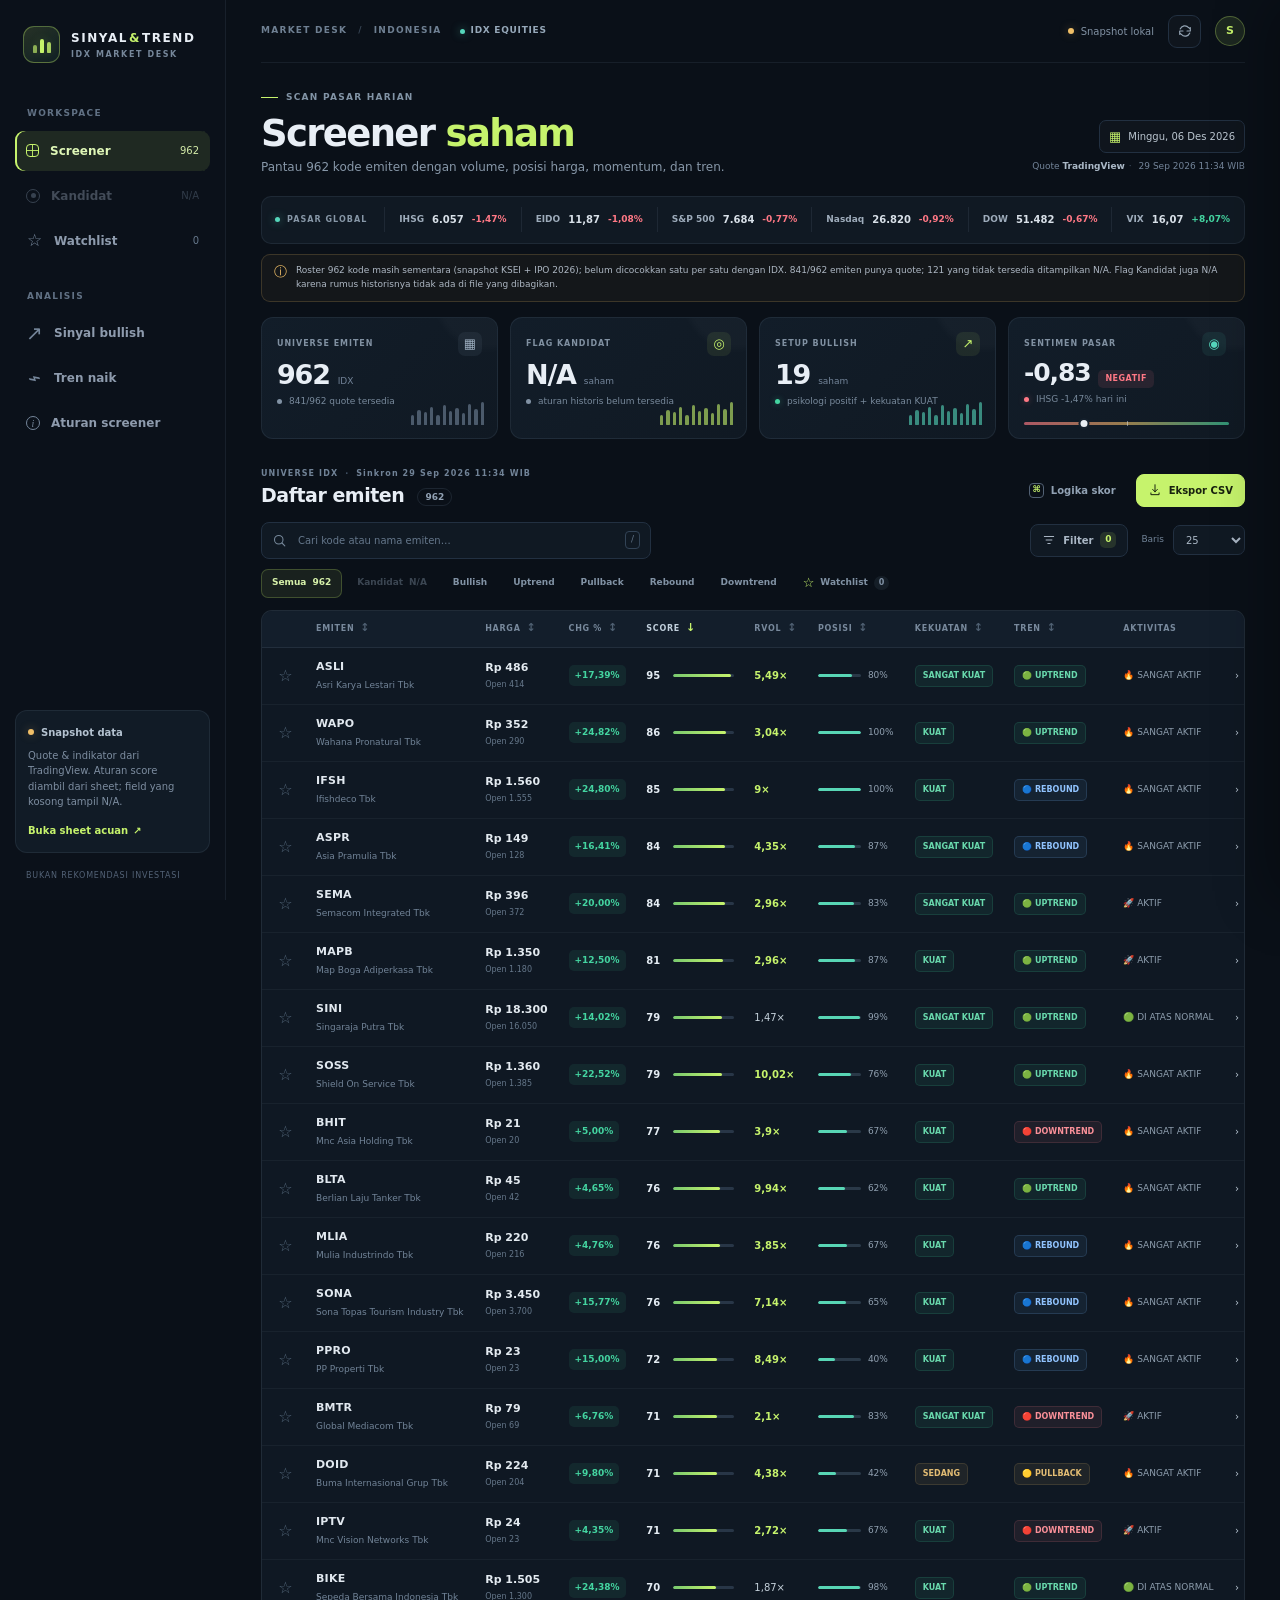
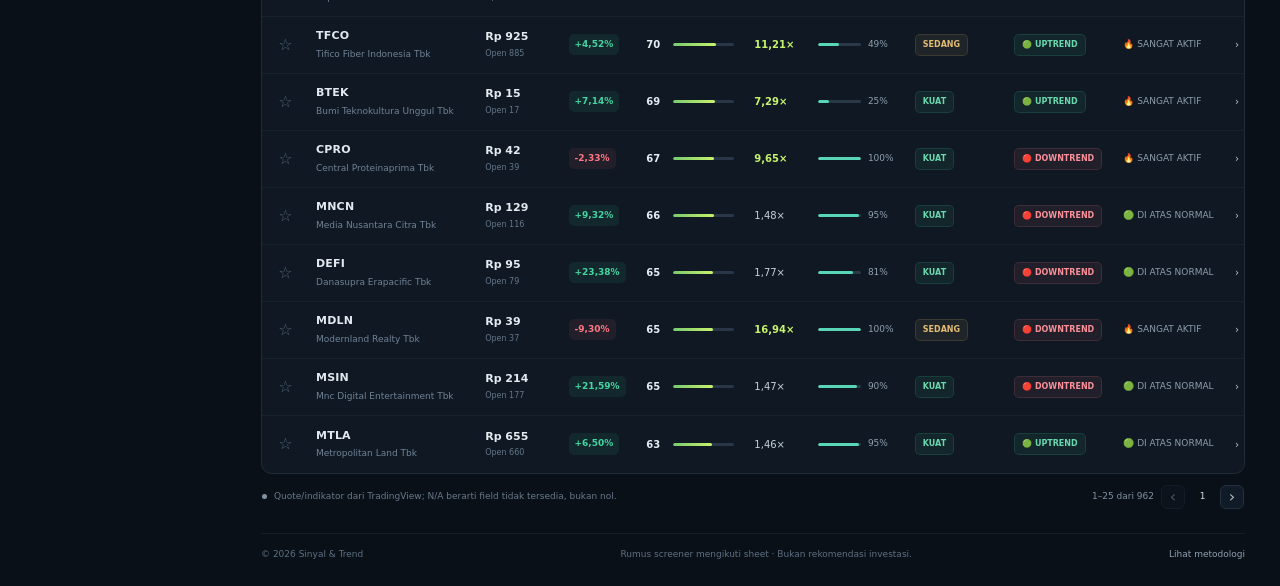
==== index.html @ 726db46b "Add files via upload Screener" ====
<!doctype html>
<html lang="id">
<head>
  <meta charset="utf-8">
  <meta name="viewport" content="width=device-width, initial-scale=1">
  <meta name="theme-color" content="#0b1019">
  <title>Sinyal & Trend — Screener Saham IDX</title>
  <style>
:root {
  color-scheme: dark;
  --bg: #0a1018;
  --bg-soft: #0d1520;
  --sidebar: #0b111a;
  --panel: #111b27;
  --panel-2: #141f2d;
  --panel-3: #182535;
  --line: #223041;
  --line-soft: rgba(133, 155, 180, .13);
  --text: #e8eef5;
  --muted: #8c9bad;
  --muted-2: #617184;
  --lime: #c6f36c;
  --lime-strong: #a9e643;
  --teal: #55d6bb;
  --green: #44d5a1;
  --red: #ff7885;
  --amber: #f0bf68;
  --blue: #79b7ff;
  --radius: 15px;
}
* { box-sizing: border-box; }
html { scroll-behavior: smooth; }
body {
  margin: 0;
  background: var(--bg);
  color: var(--text);
  font-family: Inter, ui-sans-serif, system-ui, -apple-system, BlinkMacSystemFont, "Segoe UI", sans-serif;
  font-size: 13px;
  line-height: 1.5;
  -webkit-font-smoothing: antialiased;
}
button, input, select { font: inherit; }
button { color: inherit; }
button:focus-visible, input:focus-visible, select:focus-visible, a:focus-visible { outline: 2px solid var(--lime); outline-offset: 3px; }
.app-shell { min-height: 100vh; }
.sidebar {
  width: 226px;
  position: fixed;
  inset: 0 auto 0 0;
  display: flex;
  flex-direction: column;
  padding: 26px 15px 18px;
  background: var(--sidebar);
  border-right: 1px solid rgba(126, 151, 178, .11);
  z-index: 5;
}
.brand { display: flex; align-items: center; gap: 11px; margin: 0 8px 44px; color: inherit; text-decoration: none; }
.brand-mark { width: 37px; height: 37px; border: 1px solid rgba(198, 243, 108, .35); border-radius: 11px; display: flex; align-items: end; justify-content: center; gap: 3px; padding: 9px 8px; background: linear-gradient(145deg, rgba(198,243,108,.15), rgba(85,214,187,.07)); }
.brand-mark span { display: block; width: 4px; border-radius: 6px 6px 2px 2px; background: var(--lime); box-shadow: 0 0 11px rgba(198,243,108,.23); }
.brand-mark span:nth-child(1) { height: 8px; opacity: .65; }
.brand-mark span:nth-child(2) { height: 14px; }
.brand-mark span:nth-child(3) { height: 11px; opacity: .82; }
.brand-copy { display: flex; flex-direction: column; gap: 2px; }
.brand-copy strong { font-size: 12px; letter-spacing: .13em; font-weight: 760; white-space: nowrap; }
.brand-copy strong span { color: var(--lime); margin: 0 1px; }
.brand-copy small { font-size: 8px; letter-spacing: .2em; color: #76879a; font-weight: 700; }
.side-label { padding: 0 12px; font-size: 9px; font-weight: 740; letter-spacing: .14em; color: #617184; }
.side-label-spaced { margin-top: 29px; }
.side-nav { display: grid; gap: 5px; margin-top: 10px; }
.nav-item { min-height: 40px; width: 100%; display: flex; align-items: center; gap: 11px; border: 0; border-radius: 9px; padding: 0 11px; background: transparent; color: #8e9bad; text-align: left; cursor: pointer; transition: background .18s ease, color .18s ease; }
.nav-item:hover { background: rgba(255,255,255,.045); color: var(--text); }
.nav-item.active { background: rgba(198, 243, 108, .105); color: #dff7b7; box-shadow: inset 2px 0 0 var(--lime); }
.nav-item.active .nav-icon { color: var(--lime); }
.nav-item > span:nth-child(2) { flex: 1; font-size: 12px; font-weight: 550; }
.nav-count { color: #66788c; font-size: 10px; font-variant-numeric: tabular-nums; }
.nav-item.active .nav-count { color: #d3eaa8; }
.nav-icon { width: 17px; height: 17px; display: inline-flex; align-items: center; justify-content: center; color: #75869a; font-size: 15px; }
.icon-grid { position: relative; border: 1.4px solid currentColor; border-radius: 4px; width: 13px; height: 13px; }
.icon-grid::before, .icon-grid::after { content: ""; position: absolute; background: currentColor; opacity: .9; }
.icon-grid::before { width: 1px; height: 11px; left: 5px; top: 0; }
.icon-grid::after { height: 1px; width: 11px; left: 0; top: 5px; }
.icon-target { border: 1.3px solid currentColor; border-radius: 50%; width: 14px; height: 14px; font-size: 9px; }
.icon-target::after { content: ""; position: absolute; width: 5px; height: 5px; background: currentColor; border-radius: 50%; }
.icon-star { font-size: 17px; }
.icon-pulse { font-size: 20px; font-weight: 500; }
.icon-trend { font-size: 21px; transform: rotate(-20deg); }
.icon-info { border: 1px solid currentColor; border-radius: 50%; font-size: 10px; font-family: Georgia, serif; font-style: italic; width: 14px; height: 14px; }
.sidebar-spacer { flex: 1; min-height: 45px; }
.sidebar-source { padding: 14px 12px 13px; background: #111b26; border: 1px solid rgba(133,155,180,.12); border-radius: 12px; }
.source-heading { display: flex; align-items: center; gap: 7px; font-size: 10px; font-weight: 650; color: #b4c2d0; }
.live-dot, .status-dot, .market-pulse, .footnote-dot { width: 6px; height: 6px; border-radius: 50%; background: var(--amber); box-shadow: 0 0 10px rgba(240,191,104,.35); flex: none; }
.live-dot.is-live, .status-dot.is-live { background: var(--green); box-shadow: 0 0 10px rgba(68,213,161,.42); }
.sidebar-source p { margin: 8px 0 10px; color: #7d8da0; font-size: 10px; line-height: 1.55; }
.source-link { display: inline-flex; gap: 5px; padding: 0; background: none; border: 0; color: var(--lime); font-size: 10px; font-weight: 650; cursor: pointer; }
.source-link:hover { color: #e1ffaf; }
.sidebar-foot { margin-top: 17px; padding: 0 11px; color: #536276; font-size: 8px; letter-spacing: .1em; }
.main-content { margin-left: 226px; min-height: 100vh; padding: 0 35px 25px; max-width: 1800px; }
.topbar { min-height: 63px; display: flex; align-items: center; justify-content: space-between; border-bottom: 1px solid rgba(126,151,178,.11); }
.breadcrumbs { display: flex; align-items: center; gap: 11px; color: #6f8093; font-size: 9px; letter-spacing: .14em; font-weight: 690; }
.crumb-slash { color: #384655; }
.market-open { display: inline-flex; align-items: center; gap: 6px; margin-left: 7px; color: #96a8b9; font-size: 9px; letter-spacing: .08em; }
.market-open i { width: 5px; height: 5px; border-radius: 50%; background: var(--teal); box-shadow: 0 0 8px rgba(85,214,187,.55); }
.topbar-actions { display: flex; align-items: center; gap: 14px; }
.sync-status { display: flex; align-items: center; gap: 7px; color: #8292a4; font-size: 10px; }
.status-dot { width: 6px; height: 6px; }
.icon-button { width: 33px; height: 33px; display: inline-flex; align-items: center; justify-content: center; border: 1px solid var(--line); border-radius: 9px; background: rgba(255,255,255,.025); color: #94a4b4; cursor: pointer; transition: all .18s ease; }
.icon-button:hover { border-color: #4c637b; color: var(--lime); background: rgba(198,243,108,.05); }
.icon-button svg, .button svg, .search-box svg { width: 16px; height: 16px; fill: none; stroke: currentColor; stroke-width: 1.7; stroke-linecap: round; stroke-linejoin: round; }
.avatar { border: 1px solid rgba(198,243,108,.3); background: rgba(198,243,108,.1); color: var(--lime); border-radius: 50%; width: 30px; height: 30px; font-size: 11px; font-weight: 700; cursor: default; }
.page-heading { display: flex; align-items: end; justify-content: space-between; padding: 28px 0 20px; }
.eyebrow { color: #8294a6; font-size: 9px; font-weight: 740; letter-spacing: .14em; display: flex; align-items: center; gap: 8px; }
.eyebrow-line { display: inline-block; width: 17px; height: 1px; background: var(--lime); }
h1 { margin: 8px 0 4px; font-size: clamp(28px, 3.2vw, 37px); line-height: 1.12; letter-spacing: -.045em; font-weight: 690; }
h1 em { color: var(--lime); font-style: normal; }
.page-description { color: #8797a8; font-size: 12px; margin: 0; }
.heading-meta { text-align: right; padding-bottom: 2px; }
.date-chip { display: inline-flex; align-items: center; gap: 7px; padding: 6px 9px; background: rgba(255,255,255,.025); border: 1px solid var(--line); border-radius: 7px; color: #bbc6d0; font-size: 10px; }
.calendar-icon { color: var(--lime); font-size: 13px; }
.source-caption { margin-top: 7px; color: #738499; font-size: 9px; }
.source-caption b { color: #abb9c7; font-weight: 600; }
.source-separator { margin: 0 4px; color: #465568; }
.market-strip { min-height: 48px; display: flex; align-items: center; gap: 17px; overflow: hidden; background: #101923; border: 1px solid rgba(132,154,179,.12); border-radius: 10px; padding: 0 13px; }
.market-strip-label { height: 100%; display: flex; align-items: center; gap: 7px; flex: none; color: #8797a7; font-size: 8px; letter-spacing: .13em; font-weight: 720; }
.market-pulse { width: 5px; height: 5px; background: var(--teal); box-shadow: 0 0 8px rgba(85,214,187,.6); }
.market-tickers { display: flex; align-items: center; gap: 0; flex: 1; min-width: 0; overflow-x: auto; scrollbar-width: none; }
.market-tickers::-webkit-scrollbar { display: none; }
.market-ticker { flex: none; display: flex; align-items: center; gap: 8px; padding: 0 14px; min-height: 25px; border-left: 1px solid rgba(132,154,179,.12); }
.market-ticker:first-child { border-left: 1px solid rgba(132,154,179,.12); }
.ticker-name { color: #9eacbb; font-size: 9px; font-weight: 620; white-space: nowrap; }
.ticker-value { color: #d8e0e8; font-size: 10px; font-weight: 620; font-variant-numeric: tabular-nums; white-space: nowrap; }
.ticker-change { font-size: 9px; font-weight: 650; white-space: nowrap; font-variant-numeric: tabular-nums; }
.ticker-change.up { color: var(--green); }
.ticker-change.down { color: var(--red); }
.ticker-change.flat { color: #8797a8; }
.ticker-loading { color: #8292a4; font-size: 10px; white-space: nowrap; }
.overview-grid { display: grid; grid-template-columns: repeat(4, minmax(0, 1fr)); gap: 12px; margin-top: 15px; }
.metric-card { min-height: 122px; padding: 14px 15px 12px; position: relative; overflow: hidden; background: linear-gradient(135deg, #121d29 0%, #101923 100%); border: 1px solid rgba(132,154,179,.12); border-radius: 12px; }
.metric-card::after { content: ""; position: absolute; width: 104px; height: 104px; top: -72px; right: -43px; border-radius: 50%; background: rgba(255,255,255,.025); filter: blur(3px); }
.metric-top { display: flex; justify-content: space-between; align-items: center; position: relative; z-index: 1; }
.metric-label { color: #8191a2; font-size: 8px; letter-spacing: .12em; font-weight: 720; }
.metric-icon { width: 24px; height: 24px; display: flex; align-items: center; justify-content: center; border-radius: 7px; background: rgba(130,153,177,.09); color: #9eb0c1; font-size: 13px; }
.icon-candidate, .icon-bullish { color: var(--lime); background: rgba(198,243,108,.08); }
.icon-sentiment { color: var(--teal); background: rgba(85,214,187,.08); }
.metric-main { display: flex; align-items: baseline; gap: 8px; margin-top: 3px; position: relative; z-index: 1; }
.metric-main strong { font-size: 27px; line-height: 1.15; letter-spacing: -.045em; font-weight: 690; font-variant-numeric: tabular-nums; }
.metric-unit { color: #738499; font-size: 9px; }
.metric-foot { display: flex; align-items: center; gap: 7px; margin-top: 5px; color: #78899b; font-size: 9px; position: relative; z-index: 1; }
.metric-indicator { width: 5px; height: 5px; flex: none; border-radius: 50%; background: #8192a4; }
.metric-indicator.positive { background: var(--green); box-shadow: 0 0 6px rgba(68,213,161,.4); }
.metric-indicator.negative { background: var(--red); box-shadow: 0 0 6px rgba(255,120,133,.35); }
.metric-indicator.neutral { background: #8192a4; }
.metric-spark { position: absolute; bottom: 13px; right: 13px; width: 73px; height: 23px; display: flex; align-items: end; gap: 3px; opacity: .6; }
.metric-spark i { display: block; width: 4px; border-radius: 3px 3px 1px 1px; background: #73869b; height: 42%; }
.metric-spark i:nth-child(2) { height: 66%; }.metric-spark i:nth-child(3) { height: 54%; }.metric-spark i:nth-child(4) { height: 78%; }.metric-spark i:nth-child(5) { height: 44%; }.metric-spark i:nth-child(6) { height: 86%; }.metric-spark i:nth-child(7) { height: 61%; }.metric-spark i:nth-child(8) { height: 72%; }.metric-spark i:nth-child(9) { height: 52%; }.metric-spark i:nth-child(10) { height: 92%; }.metric-spark i:nth-child(11) { height: 67%; }.metric-spark i:nth-child(12) { height: 100%; }
.spark-lime i { background: var(--lime); }.spark-teal i { background: var(--teal); }
.metric-card.sentiment-card { padding-right: 18px; }
.sentiment-card .metric-main strong { font-size: 25px; }
.sentiment-pill { display: inline-flex; align-items: center; padding: 3px 7px; border-radius: 5px; color: var(--red); background: rgba(255,120,133,.1); font-size: 8px; font-weight: 750; letter-spacing: .06em; }
.sentiment-pill.positive { color: var(--green); background: rgba(68,213,161,.1); }
.sentiment-pill.neutral { color: var(--amber); background: rgba(240,191,104,.1); }
.sentiment-track { position: absolute; left: 15px; right: 15px; bottom: 13px; height: 3px; border-radius: 3px; background: linear-gradient(90deg, rgba(255,120,133,.65), rgba(240,191,104,.6) 50%, rgba(68,213,161,.65)); }
.sentiment-track span { position: absolute; width: 7px; height: 7px; border-radius: 50%; left: 50%; top: -2px; background: #e9edf2; box-shadow: 0 0 0 2px #15202c; transform: translateX(-50%); transition: left .3s ease; }
.sentiment-track i { position: absolute; left: 50%; top: -1px; height: 5px; border-left: 1px solid rgba(219,228,235,.5); }
.screener-section { margin-top: 29px; }
.section-title-row { display: flex; align-items: end; justify-content: space-between; gap: 18px; margin-bottom: 15px; }
.section-kicker { color: #718397; font-size: 8px; font-weight: 740; letter-spacing: .14em; }
.section-kicker > span:first-child { color: #425265; padding: 0 3px; }
.section-title-row h2 { margin: 4px 0 0; font-size: 19px; line-height: 1.2; letter-spacing: -.025em; font-weight: 650; }
.result-count { margin-left: 7px; vertical-align: 2px; padding: 3px 7px; border: 1px solid rgba(132,154,179,.16); border-radius: 20px; color: #92a2b4; font-size: 9px; font-weight: 600; letter-spacing: 0; }
.section-actions { display: flex; gap: 8px; }
.button { display: inline-flex; align-items: center; justify-content: center; gap: 7px; min-height: 33px; padding: 0 11px; border-radius: 8px; border: 1px solid var(--line); background: #111b27; color: #aab7c5; font-size: 10px; font-weight: 600; cursor: pointer; transition: all .16s ease; white-space: nowrap; }
.button:hover { border-color: #53677b; color: var(--text); background: #172332; }
.button-quiet { background: transparent; border-color: transparent; color: #92a2b4; }
.button-quiet:hover { border-color: var(--line); }
.button-symbol { display: inline-flex; align-items: center; justify-content: center; width: 15px; height: 15px; border: 1px solid #526174; border-radius: 4px; color: var(--lime); font-size: 9px; }
.button-export { color: #18210f; border-color: var(--lime); background: var(--lime); font-weight: 760; }
.button-export:hover { background: #d7ffa0; border-color: #d7ffa0; color: #18210f; }
.button-export svg { width: 14px; height: 14px; }
.screener-toolbar { display: flex; align-items: center; justify-content: space-between; gap: 12px; margin-bottom: 10px; }
.search-box { height: 37px; display: flex; align-items: center; gap: 9px; width: min(390px, 55%); padding: 0 10px; border: 1px solid var(--line); border-radius: 8px; background: #101923; color: #77899b; transition: border .18s ease, box-shadow .18s ease; }
.search-box:focus-within { border-color: rgba(198,243,108,.55); box-shadow: 0 0 0 3px rgba(198,243,108,.06); }
.search-box svg { width: 15px; height: 15px; flex: none; }
.search-box input { min-width: 0; flex: 1; outline: 0; border: 0; background: transparent; color: var(--text); font-size: 10px; }
.search-box input::placeholder { color: #65778b; }
.search-box kbd { border: 1px solid #324356; border-radius: 4px; padding: 1px 5px; color: #607286; font-size: 9px; font-family: inherit; }
.toolbar-right { display: flex; align-items: center; gap: 9px; }
.button-filter { background: #101923; }
.button-filter svg { width: 14px; height: 14px; }
.filter-count { min-width: 16px; height: 16px; padding: 0 4px; display: inline-flex; align-items: center; justify-content: center; border-radius: 5px; background: rgba(198,243,108,.12); color: var(--lime); font-size: 9px; }
.page-size-label { color: #718397; font-size: 9px; margin-left: 4px; }
.select-compact { height: 30px; padding: 0 22px 0 8px; border: 1px solid var(--line); border-radius: 7px; background: #101923; color: #aab7c5; font-size: 10px; cursor: pointer; }
.filter-tabs { display: flex; align-items: center; gap: 4px; overflow-x: auto; padding-bottom: 1px; margin-bottom: 11px; scrollbar-width: none; }
.filter-tabs::-webkit-scrollbar { display: none; }
.filter-tab { display: inline-flex; align-items: center; gap: 6px; min-height: 29px; padding: 0 10px; border: 1px solid transparent; border-radius: 7px; background: transparent; color: #8192a4; font-size: 9px; font-weight: 590; cursor: pointer; transition: all .15s ease; white-space: nowrap; }
.filter-tab > span:not(:first-child) { padding: 1px 5px; background: rgba(132,154,179,.1); border-radius: 10px; color: #8293a6; font-size: 8px; }
.filter-tab:hover { color: #d7e0e9; background: rgba(255,255,255,.035); }
.filter-tab.active { border-color: rgba(198,243,108,.22); background: rgba(198,243,108,.08); color: #d7f1aa; }
.filter-tab.active > span:not(:first-child) { background: rgba(198,243,108,.14); color: var(--lime); }
.watch-tab > span:first-child { color: var(--lime); font-size: 13px; }
.advanced-filters { margin: 0 0 12px; padding: 13px 14px 14px; border: 1px solid rgba(132,154,179,.15); border-radius: 10px; background: #101923; animation: panel-in .16s ease; }
.advanced-filters[hidden] { display: none; }
@keyframes panel-in { from { opacity: 0; transform: translateY(-4px); } to { opacity: 1; transform: translateY(0); } }
.advanced-head { display: flex; align-items: center; justify-content: space-between; margin-bottom: 12px; }
.advanced-head > div { display: flex; align-items: baseline; gap: 9px; }
.advanced-head strong { font-size: 11px; font-weight: 650; }
.advanced-head span { color: #74869a; font-size: 9px; }
.text-button { background: transparent; border: 0; color: var(--lime); font-size: 9px; cursor: pointer; }
.text-button:hover { color: #e2ffa9; }
.advanced-grid { display: grid; grid-template-columns: repeat(6, minmax(110px,1fr)) auto; align-items: end; gap: 10px; }
.filter-control { display: grid; gap: 5px; }
.filter-control > span { color: #8191a3; font-size: 9px; }
.filter-control select { width: 100%; height: 31px; border: 1px solid #2b3948; border-radius: 6px; padding: 0 8px; outline: 0; background: #0d1520; color: #c1ccd7; font-size: 9px; }
.filter-control select:focus { border-color: rgba(198,243,108,.55); }
.filter-check { display: flex; align-items: center; gap: 7px; min-height: 31px; padding: 0 4px; white-space: nowrap; color: #a7b5c3; font-size: 9px; cursor: pointer; }
.filter-check input { position: absolute; opacity: 0; }
.checkmark { width: 14px; height: 14px; display: inline-flex; border: 1px solid #46576b; border-radius: 4px; background: #0c141e; }
.filter-check input:checked + .checkmark { background: var(--lime); border-color: var(--lime); }
.filter-check input:checked + .checkmark::after { content: "✓"; margin: -1px auto 0; color: #17200f; font-size: 10px; font-weight: 800; }
.table-wrap { overflow-x: auto; border: 1px solid rgba(132,154,179,.14); border-radius: 11px; background: #0f1823; scrollbar-color: #354558 #101923; scrollbar-width: thin; }
.stock-table { border-collapse: separate; border-spacing: 0; width: 100%; min-width: 990px; text-align: left; }
.stock-table thead { background: #131e2b; }
.stock-table th { height: 37px; padding: 0 10px; border-bottom: 1px solid rgba(132,154,179,.13); color: #78899c; font-size: 8px; letter-spacing: .09em; font-weight: 720; white-space: nowrap; }
.stock-table th:first-child { padding-left: 13px; }
.sort-button { display: inline-flex; align-items: center; gap: 6px; padding: 0; background: transparent; border: 0; color: inherit; letter-spacing: inherit; font: inherit; cursor: pointer; }
.sort-button span { color: #4f6072; font-size: 11px; }
.sort-button:hover, .sort-button.current-sort { color: #c2d0dd; }
.sort-button.current-sort span { color: var(--lime); }
.stock-table td { height: 57px; padding: 7px 10px; border-bottom: 1px solid rgba(132,154,179,.075); color: #b7c4d0; font-size: 10px; white-space: nowrap; }
.stock-table tbody tr { cursor: pointer; transition: background .12s ease; }
.stock-table tbody tr:hover { background: rgba(198,243,108,.045); }
.stock-table tbody tr:last-child td { border-bottom: 0; }
.stock-table td:first-child { padding-left: 13px; }
.star-cell { width: 29px; }
.star-button { width: 21px; height: 23px; padding: 0; display: inline-flex; align-items: center; justify-content: center; background: transparent; border: 0; color: #4e6174; font-size: 16px; cursor: pointer; transition: color .15s ease, transform .15s ease; }
.star-button:hover { color: #d9f3a8; transform: scale(1.12); }
.star-button.is-saved { color: var(--lime); }
.stock-identity { display: flex; flex-direction: column; gap: 3px; }
.stock-ticker-line { display: flex; align-items: center; gap: 6px; }
.ticker-code { color: #e1e8ef; font-size: 11px; font-weight: 720; letter-spacing: .02em; }
.stock-name { max-width: 205px; overflow: hidden; text-overflow: ellipsis; color: #718397; font-size: 9px; }
.candidate-chip { padding: 1px 5px; border: 1px solid rgba(198,243,108,.18); border-radius: 4px; background: rgba(198,243,108,.08); color: var(--lime); font-size: 7px; letter-spacing: .04em; text-transform: uppercase; font-weight: 740; }
.price-main { color: #e3eaf0; font-size: 11px; font-weight: 650; font-variant-numeric: tabular-nums; }
.price-sub { display: block; margin-top: 2px; color: #66788b; font-size: 8px; }
.change-value { display: inline-flex; align-items: center; gap: 4px; padding: 4px 6px; border-radius: 5px; font-size: 9px; font-weight: 700; font-variant-numeric: tabular-nums; }
.change-value.up { color: var(--green); background: rgba(68,213,161,.085); }
.change-value.down { color: var(--red); background: rgba(255,120,133,.085); }
.change-value.flat { color: #a0adba; background: rgba(132,154,179,.08); }
.score-cell { min-width: 107px; }
.score-head { display: flex; align-items: center; justify-content: space-between; gap: 8px; }
.score-value { color: #e4ecf3; font-size: 10px; font-weight: 700; font-variant-numeric: tabular-nums; }
.score-track { height: 3px; width: 61px; border-radius: 3px; background: #283647; overflow: hidden; }
.score-track i { display: block; height: 100%; border-radius: inherit; background: linear-gradient(90deg, #79c96e, var(--lime)); }
.rvol-value { color: #c4d0da; font-size: 10px; font-variant-numeric: tabular-nums; }
.rvol-value.hot { color: var(--lime); font-weight: 700; }
.position-wrap { display: flex; align-items: center; gap: 7px; }
.position-track { width: 43px; height: 3px; border-radius: 3px; background: #2a3948; overflow: hidden; }
.position-track i { display: block; height: 100%; border-radius: 3px; background: #58d6b5; }
.position-value { width: 26px; color: #91a1b1; font-size: 9px; font-variant-numeric: tabular-nums; }
.badge { max-width: 143px; display: inline-flex; align-items: center; gap: 4px; padding: 4px 7px; border: 1px solid transparent; border-radius: 5px; font-size: 8px; font-weight: 670; overflow: hidden; text-overflow: ellipsis; }
.badge-positive { border-color: rgba(68,213,161,.14); color: #69d9ad; background: rgba(68,213,161,.075); }
.badge-negative { border-color: rgba(255,120,133,.14); color: #fa9099; background: rgba(255,120,133,.075); }
.badge-neutral { border-color: rgba(240,191,104,.14); color: #e3bd74; background: rgba(240,191,104,.075); }
.badge-muted { border-color: rgba(132,154,179,.12); color: #92a2b3; background: rgba(132,154,179,.065); }
.badge-blue { border-color: rgba(121,183,255,.16); color: #91c4ff; background: rgba(121,183,255,.07); }
.activity-cell { max-width: 151px; overflow: hidden; text-overflow: ellipsis; color: #8d9dad !important; font-size: 9px !important; }
.row-chevron { color: #536579; font-size: 16px; text-align: right; padding-right: 13px !important; }
.loading-cell { text-align: center; height: 110px !important; color: #8c9bad !important; }
.loader { display: inline-block; width: 13px; height: 13px; border: 1.5px solid #36485b; border-top-color: var(--lime); border-radius: 50%; margin-right: 8px; vertical-align: -3px; animation: spin .8s linear infinite; }
@keyframes spin { to { transform: rotate(360deg); } }
.empty-state { display: flex; flex-direction: column; align-items: center; justify-content: center; min-height: 240px; text-align: center; color: #8798aa; }
.empty-state[hidden] { display: none; }
.empty-icon { color: #607488; font-size: 31px; line-height: 1; margin-bottom: 10px; }
.empty-state strong { color: #d4dee7; font-size: 12px; }
.empty-state p { margin: 5px 0 13px; font-size: 10px; }
.table-footer { display: flex; justify-content: space-between; align-items: center; gap: 12px; padding: 11px 1px 0; }
.table-footnote { display: flex; align-items: center; gap: 7px; color: #68798c; font-size: 9px; }
.footnote-dot { width: 5px; height: 5px; background: #8192a4; box-shadow: none; }
.pagination { display: flex; align-items: center; gap: 7px; color: #8292a4; font-size: 9px; }
.pagination button { width: 24px; height: 24px; display: inline-flex; align-items: center; justify-content: center; border: 1px solid var(--line); border-radius: 6px; background: #111b27; color: #afbbc7; font-size: 16px; cursor: pointer; }
.pagination button:hover:not(:disabled) { border-color: #53677b; color: var(--lime); }
.pagination button:disabled { opacity: .4; cursor: default; }
.page-number { min-width: 21px; text-align: center; color: #d4dee7; }
.app-footer { display: flex; align-items: center; justify-content: space-between; gap: 15px; margin-top: 24px; padding-top: 14px; border-top: 1px solid rgba(126,151,178,.1); color: #5e7083; font-size: 9px; }
.app-footer button { padding: 0; border: 0; background: transparent; color: #90a1b3; font-size: 9px; cursor: pointer; }
.app-footer button:hover { color: var(--lime); }

/* Detail drawer */
.drawer-scrim, .modal-scrim { position: fixed; inset: 0; background: rgba(3, 7, 12, .65); z-index: 20; backdrop-filter: blur(3px); }
.drawer-scrim[hidden], .modal-scrim[hidden] { display: none; }
.detail-drawer { position: fixed; z-index: 21; top: 0; right: 0; height: 100vh; width: min(440px, 92vw); padding: 0; background: #0e1722; border-left: 1px solid rgba(132,154,179,.2); box-shadow: -18px 0 54px rgba(0,0,0,.32); transform: translateX(102%); transition: transform .25s cubic-bezier(.2,.75,.2,1); overflow-y: auto; scrollbar-width: thin; scrollbar-color: #34465b #0e1722; }
.detail-drawer.open { transform: translateX(0); }
.detail-drawer[aria-hidden="true"] { pointer-events: none; }
.detail-header { padding: 22px 23px 19px; border-bottom: 1px solid rgba(132,154,179,.13); background: linear-gradient(135deg, rgba(198,243,108,.045), transparent 70%); }
.drawer-topline { display: flex; align-items: center; justify-content: space-between; }
.drawer-label { color: #74869a; font-size: 8px; font-weight: 750; letter-spacing: .15em; }
.drawer-close { width: 29px; height: 29px; border: 1px solid #2d3b4a; border-radius: 7px; background: #131e2a; color: #aab7c4; font-size: 17px; cursor: pointer; }
.drawer-close:hover { color: var(--lime); border-color: #52677c; }
.drawer-stock-title { margin: 20px 0 0; display: flex; align-items: center; gap: 10px; }
.drawer-ticker { color: #f0f4f7; font-size: 24px; letter-spacing: -.035em; font-weight: 720; }
.drawer-company { margin-top: 2px; color: #8a9bad; font-size: 10px; }
.drawer-candidate { margin-left: auto; }
.drawer-price-line { display: flex; align-items: baseline; gap: 9px; margin-top: 14px; }
.drawer-price { color: #f2f5f7; font-size: 25px; line-height: 1; font-weight: 670; letter-spacing: -.04em; font-variant-numeric: tabular-nums; }
.drawer-overview { display: grid; grid-template-columns: 1fr 1fr; gap: 8px; padding: 17px 22px 5px; }
.detail-mini-card { min-height: 69px; padding: 10px 11px; border: 1px solid rgba(132,154,179,.13); border-radius: 9px; background: #121d29; }
.detail-mini-card span { display: block; color: #7e90a3; font-size: 8px; letter-spacing: .08em; text-transform: uppercase; }
.detail-mini-card strong { display: block; margin-top: 4px; color: #e0e8ef; font-size: 16px; font-weight: 680; font-variant-numeric: tabular-nums; }
.detail-mini-card small { color: #718397; font-size: 8px; margin-left: 4px; font-weight: 500; }
.detail-section { padding: 17px 22px; border-top: 1px solid rgba(132,154,179,.1); }
.detail-section-title { display: flex; justify-content: space-between; align-items: center; margin-bottom: 12px; color: #d2dce5; font-size: 10px; font-weight: 660; }
.detail-section-title small { color: #718397; font-size: 8px; font-weight: 450; }
.detail-signal-row { display: flex; align-items: center; justify-content: space-between; gap: 12px; padding: 7px 0; border-bottom: 1px solid rgba(132,154,179,.07); }
.detail-signal-row:last-child { border-bottom: 0; }
.signal-row-copy { flex: 1; min-width: 0; }
.signal-row-copy strong { display: block; color: #aebbc8; font-size: 9px; font-weight: 560; }
.signal-row-copy small { color: #687b8f; font-size: 8px; }
.signal-score { min-width: 34px; color: #d9e2e9; font-size: 9px; text-align: right; font-variant-numeric: tabular-nums; }
.signal-bar { width: 83px; height: 3px; background: #273748; border-radius: 3px; overflow: hidden; }
.signal-bar i { display: block; height: 100%; background: linear-gradient(90deg, #51bd93, var(--lime)); border-radius: inherit; }
.detail-metric-grid { display: grid; grid-template-columns: 1fr 1fr; gap: 0 14px; }
.detail-metric { display: flex; justify-content: space-between; gap: 8px; padding: 9px 0; border-bottom: 1px solid rgba(132,154,179,.07); }
.detail-metric span { color: #7d8fa2; font-size: 9px; }
.detail-metric strong { color: #c9d4df; font-size: 9px; font-weight: 600; text-align: right; }
.detail-callout { margin: 16px 22px 22px; padding: 11px 12px; border: 1px solid rgba(198,243,108,.13); border-radius: 8px; color: #8e9ead; background: rgba(198,243,108,.045); font-size: 9px; line-height: 1.55; }
.detail-callout b { color: #cbe89a; font-weight: 620; }

/* Methodology modal */
.modal-scrim { z-index: 30; display: flex; align-items: center; justify-content: center; padding: 24px; overflow-y: auto; }
.rules-panel { width: min(650px, 100%); max-height: min(850px, 92vh); overflow-y: auto; border: 1px solid rgba(132,154,179,.22); border-radius: 15px; padding: 22px 24px 20px; background: #111b27; box-shadow: 0 30px 90px rgba(0,0,0,.5); scrollbar-width: thin; scrollbar-color: #35475b #111b27; animation: modal-in .18s ease; }
@keyframes modal-in { from { opacity: .5; transform: translateY(5px) scale(.99); } to { opacity: 1; transform: translateY(0) scale(1); } }
.modal-header { display: flex; justify-content: space-between; align-items: start; }
.modal-header h2 { margin: 7px 0 0; font-size: 22px; letter-spacing: -.03em; }
.modal-close { font-size: 20px; }
.modal-intro { margin: 13px 0 17px; color: #91a1b1; font-size: 10px; line-height: 1.7; }
.modal-intro b { color: #d4e3ec; }
.rule-list { border-top: 1px solid rgba(132,154,179,.13); }
.rule-item { display: grid; grid-template-columns: 33px 1fr; gap: 10px; padding: 13px 1px; border-bottom: 1px solid rgba(132,154,179,.1); }
.rule-number { color: var(--lime); font-size: 9px; font-weight: 750; letter-spacing: .08em; padding-top: 2px; }
.rule-item h3 { margin: 0 0 4px; color: #dce5ec; font-size: 10px; font-weight: 680; }
.rule-item p { margin: 0; color: #8799aa; font-size: 9px; line-height: 1.65; }
.rule-item p b { color: #c8d7e1; }
.rules-caveat { display: flex; align-items: start; gap: 9px; margin-top: 15px; padding: 10px 11px; background: rgba(240,191,104,.06); border: 1px solid rgba(240,191,104,.15); border-radius: 8px; color: var(--amber); }
.rules-caveat > span { font-size: 13px; line-height: 1.2; }
.rules-caveat p { margin: 0; color: #a69778; font-size: 8px; line-height: 1.65; }

@media (min-width: 1600px) {
  .main-content { padding-left: 43px; padding-right: 43px; }
  .overview-grid { gap: 15px; }
  .metric-card { padding: 16px 18px 13px; min-height: 130px; }
  .stock-table td { height: 60px; }
}
@media (max-width: 1180px) {
  .main-content { padding-left: 24px; padding-right: 24px; }
  .overview-grid { grid-template-columns: repeat(2, minmax(0,1fr)); }
  .advanced-grid { grid-template-columns: repeat(4, minmax(115px,1fr)); }
  .market-strip { gap: 11px; }
  .market-ticker { padding: 0 10px; }
}
@media (max-width: 900px) {
  .sidebar { width: 70px; padding: 20px 9px 14px; align-items: center; }
  .brand { margin: 0 0 36px; }
  .brand-copy, .side-label, .nav-item > span:nth-child(2), .nav-count, .sidebar-source, .sidebar-foot { display: none; }
  .side-nav { width: 100%; }
  .nav-item { justify-content: center; padding: 0; }
  .nav-icon { width: 19px; }
  .side-label-spaced { display: none; }
  .main-content { margin-left: 70px; padding-left: 20px; padding-right: 20px; }
  .advanced-grid { grid-template-columns: repeat(3, minmax(110px,1fr)); }
}
@media (max-width: 620px) {
  .sidebar { position: sticky; inset: 0 0 auto; width: 100%; height: 58px; min-height: 58px; flex-direction: row; justify-content: space-between; padding: 0 13px; border-right: 0; border-bottom: 1px solid rgba(126,151,178,.11); }
  .brand { margin: 0; }
  .brand-mark { width: 31px; height: 31px; border-radius: 9px; padding: 7px; }
  .brand-copy { display: flex; }
  .brand-copy strong { font-size: 10px; }
  .brand-copy small { font-size: 7px; }
  .sidebar .side-nav { display: flex; flex-direction: row; width: auto; margin: 0; gap: 4px; }
  .sidebar .side-nav:nth-of-type(2) { display: none; }
  .sidebar .nav-item { min-width: 35px; width: 35px; min-height: 35px; border-radius: 8px; }
  .sidebar .nav-item > span:nth-child(2), .sidebar .nav-count { display: none; }
  .sidebar .nav-item.active { box-shadow: inset 0 -2px 0 var(--lime); }
  .sidebar-spacer, .side-label, .side-label-spaced, .sidebar-source, .sidebar-foot { display: none; }
  .app-shell { display: block; }
  .main-content { margin-left: 0; padding: 0 14px 19px; }
  .topbar { min-height: 46px; border-bottom: 0; }
  .breadcrumbs { font-size: 8px; gap: 7px; }
  .market-open { display: none; }
  .topbar-actions { gap: 8px; }
  .sync-status { max-width: 102px; overflow: hidden; white-space: nowrap; font-size: 8px; }
  .avatar { width: 27px; height: 27px; }
  .icon-button { width: 29px; height: 29px; }
  .page-heading { padding: 18px 0 15px; align-items: start; }
  h1 { font-size: 28px; }
  .page-description { max-width: 295px; font-size: 10px; line-height: 1.55; }
  .heading-meta { display: none; }
  .market-strip { min-height: 43px; padding: 0 9px; gap: 9px; }
  .market-strip-label { font-size: 7px; }
  .market-ticker { padding: 0 9px; }
  .ticker-name { font-size: 8px; }
  .ticker-value { font-size: 9px; }
  .ticker-change { font-size: 8px; }
  .overview-grid { grid-template-columns: repeat(2,minmax(0,1fr)); gap: 8px; margin-top: 9px; }
  .metric-card { min-height: 106px; padding: 11px 11px 10px; }
  .metric-label { font-size: 7px; letter-spacing: .09em; }
  .metric-icon { width: 21px; height: 21px; font-size: 11px; }
  .metric-main strong { font-size: 23px; }
  .metric-foot { max-width: 100%; font-size: 8px; }
  .metric-spark { right: 8px; bottom: 10px; transform: scale(.72); transform-origin: right bottom; }
  .sentiment-card .metric-main strong { font-size: 21px; }
  .screener-section { margin-top: 22px; }
  .section-title-row { align-items: start; margin-bottom: 11px; }
  .section-title-row h2 { font-size: 17px; }
  .section-actions { gap: 4px; }
  .section-actions .button-quiet { display: none; }
  .button-export { min-height: 30px; padding: 0 8px; font-size: 9px; }
  .screener-toolbar { align-items: stretch; gap: 7px; }
  .search-box { width: 100%; height: 35px; }
  .search-box kbd { display: none; }
  .toolbar-right { gap: 0; }
  .button-filter { width: 34px; height: 35px; min-height: 35px; padding: 0; font-size: 0; gap: 0; }
  .button-filter svg { width: 15px; height: 15px; }
  .filter-count { margin-left: 2px; width: 13px; min-width: 13px; height: 13px; font-size: 7px; }
  .page-size-label, .select-compact { display: none; }
  .filter-tabs { margin-right: -14px; padding-right: 14px; margin-bottom: 9px; }
  .filter-tab { min-height: 27px; padding: 0 8px; font-size: 8px; }
  .advanced-filters { padding: 11px; }
  .advanced-head { align-items: start; }
  .advanced-head > div { display: grid; gap: 2px; }
  .advanced-grid { grid-template-columns: repeat(2,minmax(0,1fr)); gap: 9px; }
  .filter-control select { height: 30px; }
  .table-wrap { border-radius: 9px; }
  .stock-table { min-width: 870px; }
  .stock-table th { height: 34px; }
  .stock-table td { height: 53px; padding: 6px 8px; }
  .stock-name { max-width: 156px; }
  .column-activity { display: none; }
  .stock-table th.column-activity, .stock-table td.column-activity { display: none; }
  .table-footer { align-items: start; flex-direction: column; }
  .table-footnote { font-size: 8px; }
  .pagination { align-self: end; }
  .app-footer { flex-wrap: wrap; gap: 6px 14px; font-size: 8px; }
  .app-footer span:nth-child(2) { order: 3; flex-basis: 100%; }
  .rules-panel { padding: 18px 16px; }
  .rule-item { grid-template-columns: 25px 1fr; }
}

.icon-button.is-spinning svg { animation: spin .8s linear infinite; }
.button-filter.has-filters { border-color: rgba(198,243,108,.35); color: #d7f1aa; }
.app-toast { position: fixed; z-index: 50; left: 50%; bottom: 24px; padding: 10px 14px; transform: translate(-50%, 10px); opacity: 0; pointer-events: none; border: 1px solid rgba(198,243,108,.24); border-radius: 8px; background: #172431; color: #deebf4; box-shadow: 0 10px 36px rgba(0,0,0,.35); font-size: 10px; transition: opacity .18s ease, transform .18s ease; }
.app-toast.show { transform: translate(-50%, 0); opacity: 1; }

.data-note { display: flex; align-items: flex-start; gap: 9px; margin-top: 10px; padding: 9px 12px; border: 1px solid rgba(240,191,104,.18); border-radius: 9px; background: rgba(240,191,104,.045); color: #aeb8c4; }
.data-note-icon { flex: none; color: var(--amber); font-size: 13px; line-height: 1.25; }
.data-note p { margin: 0; font-size: 9px; line-height: 1.55; }
.nav-item:disabled, .filter-tab:disabled { opacity: .42; cursor: not-allowed; }
.nav-item:disabled:hover, .filter-tab:disabled:hover { background: transparent; color: inherit; }
.score-na { color: #77889b; font-size: 9px; font-variant-numeric: tabular-nums; }
.position-track.is-missing { background: repeating-linear-gradient(135deg, #263444 0 3px, #1b2937 3px 6px); }
.position-track.is-missing i { background: transparent; }
.signal-bar.is-missing { background: repeating-linear-gradient(135deg, #2a3948 0 3px, #1c2937 3px 6px); }
.signal-bar.is-missing i { background: transparent; }
@media (max-width: 620px) {
  .data-note { margin-top: 8px; padding: 8px 9px; }
  .data-note p { font-size: 8px; }
}

</style>
</head>
<body>
  <div class="app-shell">
    <aside class="sidebar" aria-label="Navigasi utama">
      <a class="brand" href="#top" aria-label="Sinyal dan Trend, beranda">
        <span class="brand-mark"><span></span><span></span><span></span></span>
        <span class="brand-copy"><strong>SINYAL<span>&</span>TREND</strong><small>IDX MARKET DESK</small></span>
      </a>

      <div class="side-label">WORKSPACE</div>
      <nav class="side-nav">
        <button class="nav-item active" data-nav="all" type="button">
          <span class="nav-icon icon-grid" aria-hidden="true"></span><span>Screener</span><span class="nav-count" id="side-universe">—</span>
        </button>
        <button class="nav-item" id="candidate-nav" data-nav="candidate" type="button">
          <span class="nav-icon icon-target" aria-hidden="true"></span><span>Kandidat</span><span class="nav-count" id="side-candidates">N/A</span>
        </button>
        <button class="nav-item" data-nav="watchlist" type="button">
          <span class="nav-icon icon-star" aria-hidden="true">☆</span><span>Watchlist</span><span class="nav-count" id="side-watchlist">0</span>
        </button>
      </nav>

      <div class="side-label side-label-spaced">ANALISIS</div>
      <nav class="side-nav">
        <button class="nav-item" data-nav="bullish" type="button">
          <span class="nav-icon icon-pulse" aria-hidden="true">↗</span><span>Sinyal bullish</span>
        </button>
        <button class="nav-item" data-nav="uptrend" type="button">
          <span class="nav-icon icon-trend" aria-hidden="true">⌁</span><span>Tren naik</span>
        </button>
        <button class="nav-item" id="rules-open" type="button">
          <span class="nav-icon icon-info" aria-hidden="true">i</span><span>Aturan screener</span>
        </button>
      </nav>

      <div class="sidebar-spacer"></div>
      <div class="sidebar-source">
        <div class="source-heading"><span class="live-dot" id="side-live-dot"></span><span id="side-source-label">Memuat sumber data</span></div>
        <p id="side-source-description">Quote & indikator dari TradingView. Aturan score diambil dari sheet; field yang kosong tampil N/A.</p>
        <button type="button" class="source-link" id="open-source">Buka sheet acuan <span aria-hidden="true">↗</span></button>
      </div>
      <div class="sidebar-foot">BUKAN REKOMENDASI INVESTASI</div>
    </aside>

    <main class="main-content" id="top">
      <header class="topbar">
        <div class="breadcrumbs"><span>MARKET DESK</span><span class="crumb-slash">/</span><span>INDONESIA</span><span class="market-open"><i></i> IDX EQUITIES</span></div>
        <div class="topbar-actions">
          <div class="sync-status" id="sync-status"><span class="status-dot"></span><span id="sync-label">Memuat data…</span></div>
          <button class="icon-button" id="refresh-btn" type="button" title="Segarkan data" aria-label="Segarkan data"><svg viewBox="0 0 24 24" aria-hidden="true"><path d="M20 7v5h-5M4.8 9a7.5 7.5 0 0 1 12.6-2.2L20 9M4 17v-5h5m10.2 3a7.5 7.5 0 0 1-12.6 2.2L4 15"/></svg></button>
          <button class="avatar" type="button" title="Screener pribadi">S</button>
        </div>
      </header>

      <section class="page-heading">
        <div>
          <div class="eyebrow"><span class="eyebrow-line"></span> SCAN PASAR HARIAN</div>
          <h1>Screener <em>saham</em></h1>
          <p class="page-description">Pantau <span id="page-universe">—</span> kode emiten dengan volume, posisi harga, momentum, dan tren.</p>
        </div>
        <div class="heading-meta">
          <div class="date-chip"><span class="calendar-icon" aria-hidden="true">▦</span><span id="today-label">—</span></div>
          <div class="source-caption">Quote <b>TradingView</b><span class="source-separator">·</span> <span id="data-time">—</span></div>
        </div>
      </section>

      <section class="market-strip" aria-label="Ringkasan indeks pasar">
        <div class="market-strip-label"><span class="market-pulse"></span> PASAR GLOBAL</div>
        <div class="market-tickers" id="market-tickers">
          <div class="ticker-loading">Mengambil data pasar…</div>
        </div>
      </section>

      <aside class="data-note" id="data-note" aria-live="polite">
        <span class="data-note-icon" aria-hidden="true">ⓘ</span>
        <p id="data-note-text">Memuat status roster, cakupan quote, dan ketersediaan flag kandidat…</p>
      </aside>

      <section class="overview-grid" aria-label="Ringkasan screener">
        <article class="metric-card">
          <div class="metric-top"><span class="metric-label">UNIVERSE EMITEN</span><span class="metric-icon icon-universe">▦</span></div>
          <div class="metric-main"><strong id="metric-universe">—</strong><span class="metric-unit">IDX</span></div>
          <div class="metric-foot"><span class="metric-indicator neutral"></span><span id="metric-universe-foot">quote tersedia —</span></div>
          <div class="metric-spark spark-slate" aria-hidden="true"><i></i><i></i><i></i><i></i><i></i><i></i><i></i><i></i><i></i><i></i><i></i><i></i></div>
        </article>
        <article class="metric-card">
          <div class="metric-top"><span class="metric-label">FLAG KANDIDAT</span><span class="metric-icon icon-candidate">◎</span></div>
          <div class="metric-main"><strong id="metric-candidates">N/A</strong><span class="metric-unit">saham</span></div>
          <div class="metric-foot"><span class="metric-indicator neutral"></span><span id="metric-candidate-foot">aturan historis belum tersedia</span></div>
          <div class="metric-spark spark-lime" aria-hidden="true"><i></i><i></i><i></i><i></i><i></i><i></i><i></i><i></i><i></i><i></i><i></i><i></i></div>
        </article>
        <article class="metric-card">
          <div class="metric-top"><span class="metric-label">SETUP BULLISH</span><span class="metric-icon icon-bullish">↗</span></div>
          <div class="metric-main"><strong id="metric-bullish">—</strong><span class="metric-unit">saham</span></div>
          <div class="metric-foot"><span class="metric-indicator positive"></span><span>psikologi positif + kekuatan KUAT</span></div>
          <div class="metric-spark spark-teal" aria-hidden="true"><i></i><i></i><i></i><i></i><i></i><i></i><i></i><i></i><i></i><i></i><i></i><i></i></div>
        </article>
        <article class="metric-card sentiment-card">
          <div class="metric-top"><span class="metric-label">SENTIMEN PASAR</span><span class="metric-icon icon-sentiment">◉</span></div>
          <div class="metric-main"><strong id="metric-sentiment-score">—</strong><span class="sentiment-pill" id="metric-sentiment-label">—</span></div>
          <div class="metric-foot"><span class="metric-indicator" id="sentiment-indicator"></span><span id="metric-sentiment-sub">gabungan indikator makro</span></div>
          <div class="sentiment-track"><span id="sentiment-track-fill"></span><i></i></div>
        </article>
      </section>

      <section class="screener-section" id="screener">
        <div class="section-title-row">
          <div>
            <div class="section-kicker">UNIVERSE IDX <span>·</span> <span id="last-refresh-inline">—</span></div>
            <h2>Daftar emiten <span class="result-count" id="result-count">—</span></h2>
          </div>
          <div class="section-actions">
            <button class="button button-quiet" id="rules-open-secondary" type="button"><span class="button-symbol">⌘</span> Logika skor</button>
            <button class="button button-export" id="export-btn" type="button"><svg viewBox="0 0 24 24" aria-hidden="true"><path d="M12 3v12m0 0 4-4m-4 4-4-4M5 17v3h14v-3"/></svg> Ekspor CSV</button>
          </div>
        </div>

        <div class="screener-toolbar">
          <div class="search-box">
            <svg viewBox="0 0 24 24" aria-hidden="true"><circle cx="10.8" cy="10.8" r="6.8"/><path d="m16 16 4.5 4.5"/></svg>
            <input id="search-input" type="search" placeholder="Cari kode atau nama emiten…" autocomplete="off" aria-label="Cari kode atau nama emiten">
            <kbd>/</kbd>
          </div>
          <div class="toolbar-right">
            <button class="button button-filter" id="filters-toggle" type="button" aria-expanded="false"><svg viewBox="0 0 24 24" aria-hidden="true"><path d="M4 6h16M7 12h10m-7 6h4"/></svg> Filter <span class="filter-count" id="filter-count">0</span></button>
            <label class="page-size-label" for="page-size">Baris</label>
            <select id="page-size" class="select-compact" aria-label="Jumlah baris per halaman"><option value="25">25</option><option value="50">50</option><option value="100">100</option></select>
          </div>
        </div>

        <div class="filter-tabs" role="tablist" aria-label="Filter cepat">
          <button class="filter-tab active" data-filter="all" type="button" role="tab" aria-selected="true">Semua <span id="tab-all-count">—</span></button>
          <button class="filter-tab" id="candidate-tab" data-filter="candidate" type="button" role="tab" aria-selected="false" disabled title="Aturan kandidat historis belum tersedia">Kandidat <span id="tab-candidate-count">N/A</span></button>
          <button class="filter-tab" data-filter="bullish" type="button" role="tab" aria-selected="false">Bullish</button>
          <button class="filter-tab" data-filter="uptrend" type="button" role="tab" aria-selected="false">Uptrend</button>
          <button class="filter-tab" data-filter="pullback" type="button" role="tab" aria-selected="false">Pullback</button>
          <button class="filter-tab" data-filter="rebound" type="button" role="tab" aria-selected="false">Rebound</button>
          <button class="filter-tab" data-filter="downtrend" type="button" role="tab" aria-selected="false">Downtrend</button>
          <button class="filter-tab watch-tab" data-filter="watchlist" type="button" role="tab" aria-selected="false"><span>☆</span> Watchlist <span id="tab-watchlist-count">0</span></button>
        </div>

        <div class="advanced-filters" id="advanced-filters" hidden>
          <div class="advanced-head"><div><strong>Filter lanjutan</strong><span>Gabungkan filter untuk mempersempit hasil.</span></div><button id="clear-filters" class="text-button" type="button">Reset semua</button></div>
          <div class="advanced-grid">
            <label class="filter-control"><span>Skor minimum</span><select id="min-score"><option value="0">Semua skor</option><option value="30">30+</option><option value="50">50+</option><option value="70">70+</option></select></label>
            <label class="filter-control"><span>RVOL minimum</span><select id="min-rvol"><option value="0">Semua RVOL</option><option value="0.8">0,8×+</option><option value="1">1,0×+</option><option value="1.5">1,5×+</option><option value="2">2,0×+</option><option value="3">3,0×+</option></select></label>
            <label class="filter-control"><span>Tren MA20/50</span><select id="trend-filter"><option value="all">Semua tren</option><option value="uptrend">Uptrend</option><option value="rebound">Rebound</option><option value="pullback">Pullback</option><option value="downtrend">Downtrend</option></select></label>
            <label class="filter-control"><span>Kekuatan sinyal</span><select id="strength-filter"><option value="all">Semua kekuatan</option><option value="strong">Kuat / sangat kuat</option><option value="medium">Sedang</option><option value="weak">Lemah / sangat lemah</option></select></label>
            <label class="filter-control"><span>Fast trade</span><select id="fast-filter"><option value="all">Semua status</option><option value="hot">Hot scalp (80+)</option><option value="active">Aktif trading (50–79)</option><option value="skip">Skip / sepi (&lt;50)</option></select></label>
            <label class="filter-control"><span>Perubahan harian</span><select id="change-filter"><option value="all">Semua perubahan</option><option value="positive">Naik (&gt;0%)</option><option value="negative">Turun (&lt;0%)</option><option value="flat">Datar (=0%)</option></select></label>
            <label class="filter-check"><input id="close-high-filter" type="checkbox"><span class="checkmark"></span><span>Tutup dekat high</span></label>
          </div>
        </div>

        <div class="table-wrap">
          <table class="stock-table">
            <thead>
              <tr>
                <th class="star-col" aria-label="Watchlist"></th>
                <th><button class="sort-button" data-sort="ticker" type="button">EMITEN <span>↕</span></button></th>
                <th><button class="sort-button" data-sort="price" type="button">HARGA <span>↕</span></button></th>
                <th><button class="sort-button" data-sort="change" type="button">CHG % <span>↕</span></button></th>
                <th><button class="sort-button current-sort" data-sort="score" type="button">SCORE <span>↓</span></button></th>
                <th class="column-rvol"><button class="sort-button" data-sort="rvol" type="button">RVOL <span>↕</span></button></th>
                <th class="column-position"><button class="sort-button" data-sort="position" type="button">POSISI <span>↕</span></button></th>
                <th><button class="sort-button" data-sort="strength" type="button">KEKUATAN <span>↕</span></button></th>
                <th><button class="sort-button" data-sort="trend" type="button">TREN <span>↕</span></button></th>
                <th class="column-activity">AKTIVITAS</th>
                <th class="chevron-col"></th>
              </tr>
            </thead>
            <tbody id="stock-rows">
              <tr><td colspan="11" class="loading-cell"><span class="loader"></span> Memuat data emiten…</td></tr>
            </tbody>
          </table>
          <div class="empty-state" id="empty-state" hidden>
            <span class="empty-icon">⌕</span><strong>Tidak ada saham yang cocok</strong><p>Coba ubah kata kunci atau longgarkan filter.</p><button class="button button-quiet" id="empty-reset" type="button">Reset pencarian & filter</button>
          </div>
        </div>
        <div class="table-footer">
          <div class="table-footnote"><span class="footnote-dot"></span> Quote/indikator dari TradingView; N/A berarti field tidak tersedia, bukan nol.</div>
          <div class="pagination"><span id="page-summary">—</span><button id="prev-page" type="button" aria-label="Halaman sebelumnya">‹</button><span class="page-number" id="page-number">1</span><button id="next-page" type="button" aria-label="Halaman berikutnya">›</button></div>
        </div>
      </section>

      <footer class="app-footer"><span>© <span id="year-label"></span> Sinyal & Trend</span><span>Rumus screener mengikuti sheet · Bukan rekomendasi investasi.</span><button type="button" id="footer-rules">Lihat metodologi</button></footer>
    </main>
  </div>

  <div class="drawer-scrim" id="drawer-scrim" hidden></div>
  <aside class="detail-drawer" id="detail-drawer" aria-label="Detail emiten" aria-hidden="true">
    <div id="detail-content"></div>
  </aside>

  <div class="modal-scrim" id="rules-modal" hidden role="dialog" aria-modal="true" aria-labelledby="rules-title">
    <div class="rules-panel">
      <div class="modal-header"><div><div class="eyebrow"><span class="eyebrow-line"></span> TRANSPARANSI MODEL</div><h2 id="rules-title">Cara kerja screener</h2></div><button class="icon-button modal-close" id="rules-close" type="button" aria-label="Tutup">×</button></div>
      <p class="modal-intro">Baris saham tidak diambil dari 489 contoh di tab <b>APP_EMITEN</b>. Roster sementara berisi 962 kode dari snapshot KSEI 27 Feb 2026 ditambah tujuh IPO 2026; belum dicocokkan satu per satu dengan daftar resmi IDX. Harga, volume, P/E, dan MA diambil dari TradingView; rumus indikator di bawah mengikuti formula yang terbaca pada spreadsheet.</p>
      <div class="rule-list">
        <article class="rule-item"><span class="rule-number">01</span><div><h3>Score · skala 0–100</h3><p><b>40%</b> RVOL (maksimum 3×) + <b>25%</b> posisi harga harian + <b>20%</b> perubahan positif (maksimum 5%) + <b>15%</b> nilai transaksi (maksimum Rp100 miliar). Perubahan negatif tidak mengurangi skor.</p></div></article>
        <article class="rule-item"><span class="rule-number">02</span><div><h3>RVOL & posisi harga</h3><p>RVOL = volume hari ini ÷ average volume 30D. Posisi = (harga − low) ÷ (high − low + 0,001), dibulatkan 2 desimal. Nilai transaksi = harga × volume ÷ 1 miliar. Sumber tidak menyediakan nilai untuk suatu emiten? Kolom terkait tampil N/A dan tidak dipaksa menjadi nol.</p></div></article>
        <article class="rule-item"><span class="rule-number">03</span><div><h3>Psikologi, kekuatan & bullish</h3><p>Label psikologi dan kekuatan memakai ambang RVOL, posisi, perubahan, dan nilai transaksi pada formula sheet. Filter “Bullish” menyalin aturan tampilan SINYAL&amp;TREND: psikologi mengandung Akumulasi/Breakout/Bullish <b>dan</b> kekuatan mengandung KUAT.</p></div></article>
        <article class="rule-item"><span class="rule-number">04</span><div><h3>Fast Trade</h3><p>Skor gabungan volatilitas (hingga 30 poin), harga di atas open (30 poin), dan RVOL (hingga 40 poin). Skor 80+ ditandai Hot Scalp; 50–79 Aktif Trading; di bawah 50 Skip/Sepi.</p></div></article>
        <article class="rule-item"><span class="rule-number">05</span><div><h3>Tren MA20/50 & valuasi</h3><p>Tren mengikuti cabang formula sheet dengan harga terakhir dan MA20/MA50 TradingView. Valuasi menerapkan ambang P/E yang sama, tetapi median dihitung ulang dari P/E positif yang tersedia di scan—bukan dari 489 baris contoh.</p></div></article>
        <article class="rule-item"><span class="rule-number">06</span><div><h3>Flag kandidat & dekat high</h3><p>Formula pembentuk flag kandidat tidak ditemukan pada workbook (yang tersedia hanya nilai historis), jadi count/filter Kandidat ditampilkan N/A alih-alih ditebak. “Close dekat high” pada versi ini adalah aturan transparan: posisi harga ≥98% dari rentang low–high hari ini.</p></div></article>
      </div>
      <div class="rules-caveat"><span>ⓘ</span><p>Scan TradingView terakhir memuat 845 instrumen; 4 tidak cocok dengan roster sementara dan dikecualikan, sehingga 841/962 kode memiliki quote saat snapshot ini. Cakupan dapat berubah. Data dapat tertunda dan bukan rekomendasi investasi; verifikasi kode/quote dengan sumber resmi sebelum mengambil keputusan.</p></div>
    </div>
  </div>

  <script>window.SCREENER_SNAPSHOT = {"stocks":[{"ticker":"AADI","name":"Adaro Andalan Indonesia Tbk","open":11400.0,"price":11175.0,"low":10725.0,"high":11400.0,"pe":6.3619094746110285,"volatility":0.06293706293706294,"valuation":"💚 Sangat Murah","rvol":0.987213772306747,"position":0.67,"change":-3.87,"score":45,"turnover":127.36,"psychology":"➖ SIDEWAYS","strength":"🟨 SEDANG","activity":"➖ NORMAL","fastTrade":"30 | ⚠️ SKIP / SEPI","fastScore":30,"trend":"🟡 PULLBACK","candidate":null,"closeHigh":false,"volume":11397100.0,"averageVolume30d":11544713.333333334,"sma20":11697.5,"sma50":10344.5,"quoteAvailable":true,"quoteSource":"TradingView"},{"ticker":"AALI","name":"Astra Agro Lestari Tbk","open":7825.0,"price":7800.0,"low":7675.0,"high":7825.0,"pe":8.034633804053,"volatility":0.019543973941368076,"valuation":"🟢 Murah","rvol":1.1845171476853769,"position":0.83,"change":-0.32,"score":39,"turnover":19.43,"psychology":"➖ SIDEWAYS","strength":"🟨 SEDANG","activity":"➖ NORMAL","fastTrade":"20 | ⚠️ SKIP / SEPI","fastScore":20,"trend":"🟡 PULLBACK","candidate":null,"closeHigh":false,"volume":2490700.0,"averageVolume30d":2102713.333333324,"sma20":8307.500000000011,"sma50":7677.000000000046,"quoteAvailable":true,"quoteSource":"TradingView"},{"ticker":"ABBA","name":"Mahaka Media Tbk","open":null,"price":null,"low":null,"high":null,"pe":null,"volatility":null,"valuation":null,"rvol":null,"position":null,"change":null,"score":null,"turnover":null,"psychology":null,"strength":null,"activity":null,"fastTrade":null,"fastScore":null,"trend":null,"candidate":null,"closeHigh":null,"volume":null,"averageVolume30d":null,"sma20":null,"sma50":null,"quoteAvailable":false,"quoteSource":null},{"ticker":"ABDA","name":"Asuransi Bina Dana Arta Tbk","open":4920.0,"price":4920.0,"low":4920.0,"high":4930.0,"pe":null,"volatility":0.0020325203252032522,"valuation":null,"rvol":0.15043547110055425,"position":0.0,"change":0.0,"score":2,"turnover":0.01,"psychology":"➖ SIDEWAYS","strength":"🟥 SANGAT LEMAH","activity":"💤 SANGAT SEPI","fastTrade":"0 | ⚠️ SKIP / SEPI","fastScore":0,"trend":"🟢 UPTREND","candidate":null,"closeHigh":false,"volume":1900.0,"averageVolume30d":12630.0,"sma20":4820.500000000002,"sma50":4104.599999999994,"quoteAvailable":true,"quoteSource":"TradingView"},{"ticker":"ABMM","name":"Abm Investama Tbk","open":2560.0,"price":2570.0,"low":2500.0,"high":2570.0,"pe":5.09152259506784,"volatility":0.028,"valuation":"💚 Sangat Murah","rvol":0.49313690687492606,"position":1.0,"change":0.39,"score":33,"turnover":0.86,"psychology":"🤔 NAIK NO VOLUME","strength":"🟨 SEDANG","activity":"💤 SANGAT SEPI","fastTrade":"45 | ⚠️ SKIP / SEPI","fastScore":45,"trend":"🟡 PULLBACK","candidate":null,"closeHigh":true,"volume":333400.0,"averageVolume30d":676080.0,"sma20":2779.0,"sma50":2687.4,"quoteAvailable":true,"quoteSource":"TradingView"},{"ticker":"ACES","name":"Aspirasi Hidup Indonesia Tbk","open":342.0,"price":340.0,"low":334.0,"high":342.0,"pe":7.601723355400689,"volatility":0.023952095808383235,"valuation":"💚 Sangat Murah","rvol":0.424852485215502,"position":0.75,"change":-0.58,"score":25,"turnover":2.92,"psychology":"➖ SIDEWAYS","strength":"🟧 LEMAH","activity":"💤 SANGAT SEPI","fastTrade":"15 | ⚠️ SKIP / SEPI","fastScore":15,"trend":"🔴 DOWNTREND","candidate":null,"closeHigh":false,"volume":8577800.0,"averageVolume30d":20190066.666666668,"sma20":349.9,"sma50":353.84,"quoteAvailable":true,"quoteSource":"TradingView"},{"ticker":"ACRO","name":"Samcro Hyosung Adilestari Tbk","open":50.0,"price":45.0,"low":42.0,"high":51.0,"pe":null,"volatility":0.21428571428571427,"valuation":null,"rvol":0.683736697221408,"position":0.33,"change":-8.16,"score":17,"turnover":0.67,"psychology":"➖ SIDEWAYS","strength":"🟥 SANGAT LEMAH","activity":"😴 SEPI","fastTrade":"30 | ⚠️ SKIP / SEPI","fastScore":30,"trend":"🟡 PULLBACK","candidate":null,"closeHigh":false,"volume":14788500.0,"averageVolume30d":21628940.0,"sma20":62.5,"sma50":62.28,"quoteAvailable":true,"quoteSource":"TradingView"},{"ticker":"ACST","name":"Acset Indonusa Tbk","open":85.0,"price":85.0,"low":85.0,"high":85.0,"pe":null,"volatility":0.0,"valuation":null,"rvol":0.2192340462718196,"position":0.0,"change":-5.56,"score":3,"turnover":0.03,"psychology":"💧 LEMAH SEPI","strength":"🟥 SANGAT LEMAH","activity":"💤 SANGAT SEPI","fastTrade":"0 | ⚠️ SKIP / SEPI","fastScore":0,"trend":"🟡 PULLBACK","candidate":null,"closeHigh":false,"volume":334500.0,"averageVolume30d":1525766.6666666667,"sma20":102.35000000000011,"sma50":92.32000000000414,"quoteAvailable":true,"quoteSource":"TradingView"},{"ticker":"ADCP","name":"Adhi Commuter Properti Tbk","open":null,"price":null,"low":null,"high":null,"pe":null,"volatility":null,"valuation":null,"rvol":null,"position":null,"change":null,"score":null,"turnover":null,"psychology":null,"strength":null,"activity":null,"fastTrade":null,"fastScore":null,"trend":null,"candidate":null,"closeHigh":null,"volume":null,"averageVolume30d":null,"sma20":null,"sma50":null,"quoteAvailable":false,"quoteSource":null},{"ticker":"ADES","name":"Akasha Wira International Tbk","open":36650.0,"price":35650.0,"low":35000.0,"high":36650.0,"pe":22.013217068968242,"volatility":0.047142857142857146,"valuation":"🟡 Wajar","rvol":1.5649122807017544,"position":0.39,"change":-2.73,"score":31,"turnover":0.79,"psychology":"➖ SIDEWAYS","strength":"🟧 LEMAH","activity":"🟢 DI ATAS NORMAL","fastTrade":"70 | ⚡ AKTIF TRADING","fastScore":70,"trend":"🔵 REBOUND","candidate":null,"closeHigh":false,"volume":22300.0,"averageVolume30d":14250.0,"sma20":32541.25,"sma50":33320.5,"quoteAvailable":true,"quoteSource":"TradingView"},{"ticker":"ADHI","name":"Adhi Karya (Persero) Tbk","open":null,"price":null,"low":null,"high":null,"pe":null,"volatility":null,"valuation":null,"rvol":null,"position":null,"change":null,"score":null,"turnover":null,"psychology":null,"strength":null,"activity":null,"fastTrade":null,"fastScore":null,"trend":null,"candidate":null,"closeHigh":null,"volume":null,"averageVolume30d":null,"sma20":null,"sma50":null,"quoteAvailable":false,"quoteSource":null},{"ticker":"ADMF","name":"Adira Dinamika Multi Finance Tbk","open":8650.0,"price":8400.0,"low":8025.0,"high":8650.0,"pe":4.804762480570742,"volatility":0.0778816199376947,"valuation":"💚 Sangat Murah","rvol":2.9753213367609255,"position":0.6,"change":-3.17,"score":55,"turnover":1.62,"psychology":"➖ SIDEWAYS","strength":"🟨 SEDANG","activity":"🚀 AKTIF","fastTrade":"70 | ⚡ AKTIF TRADING","fastScore":70,"trend":"🟡 PULLBACK","candidate":null,"closeHigh":false,"volume":192900.0,"averageVolume30d":64833.333333333336,"sma20":8696.25,"sma50":8618.5,"quoteAvailable":true,"quoteSource":"TradingView"},{"ticker":"ADMG","name":"Polychem Indonesia Tbk","open":238.0,"price":236.0,"low":230.0,"high":238.0,"pe":20.508007681813048,"volatility":0.034782608695652174,"valuation":"🟡 Wajar","rvol":0.18148293936066626,"position":0.75,"change":-0.84,"score":21,"turnover":0.06,"psychology":"➖ SIDEWAYS","strength":"🟧 LEMAH","activity":"💤 SANGAT SEPI","fastTrade":"30 | ⚠️ SKIP / SEPI","fastScore":30,"trend":"🟡 PULLBACK","candidate":null,"closeHigh":false,"volume":262800.0,"averageVolume30d":1448070.0,"sma20":256.7,"sma50":246.52,"quoteAvailable":true,"quoteSource":"TradingView"},{"ticker":"ADMR","name":"Alamtri Minerals Indonesia Tbk","open":1530.0,"price":1490.0,"low":1440.0,"high":1535.0,"pe":11.805729978393137,"volatility":0.06597222222222222,"valuation":"🟢 Murah","rvol":0.7373060127801295,"position":0.53,"change":-2.3,"score":29,"turnover":37.84,"psychology":"➖ SIDEWAYS","strength":"🟧 LEMAH","activity":"😴 SEPI","fastTrade":"30 | ⚠️ SKIP / SEPI","fastScore":30,"trend":"🔴 DOWNTREND","candidate":null,"closeHigh":false,"volume":25399300.0,"averageVolume30d":34448790.0,"sma20":1582.25,"sma50":1592.2,"quoteAvailable":true,"quoteSource":"TradingView"},{"ticker":"ADRO","name":"Alamtri Resources Indonesia Tbk","open":2540.0,"price":2500.0,"low":2420.0,"high":2540.0,"pe":7.335893853724038,"volatility":0.049586776859504134,"valuation":"💚 Sangat Murah","rvol":1.3002079120354362,"position":0.67,"change":-3.47,"score":49,"turnover":148.94,"psychology":"➖ SIDEWAYS","strength":"🟨 SEDANG","activity":"🟢 DI ATAS NORMAL","fastTrade":"50 | ⚡ AKTIF TRADING","fastScore":50,"trend":"🟡 PULLBACK","candidate":null,"closeHigh":false,"volume":59574300.0,"averageVolume30d":45819056.666666664,"sma20":2635.0,"sma50":2590.0,"quoteAvailable":true,"quoteSource":"TradingView"},{"ticker":"AEGS","name":"Anugerah Spareparts Sejahtera Tbk","open":46.0,"price":46.0,"low":43.0,"high":49.0,"pe":null,"volatility":0.13953488372093023,"valuation":null,"rvol":0.4406779901301286,"position":0.5,"change":2.22,"score":27,"turnover":0.19,"psychology":"➖ SIDEWAYS","strength":"🟨 SEDANG","activity":"💤 SANGAT SEPI","fastTrade":"30 | ⚠️ SKIP / SEPI","fastScore":30,"trend":"🟡 PULLBACK","candidate":null,"closeHigh":false,"volume":4144600.0,"averageVolume30d":9405053.333333334,"sma20":48.55,"sma50":45.34,"quoteAvailable":true,"quoteSource":"TradingView"},{"ticker":"AGAR","name":"Asia Sejahtera Mina Tbk","open":1805.0,"price":1550.0,"low":1525.0,"high":1830.0,"pe":217.583559105521,"volatility":0.2,"valuation":"🔴 Mahal","rvol":0.34338639060982745,"position":0.08,"change":-13.41,"score":7,"turnover":0.94,"psychology":"💧 LEMAH SEPI","strength":"🟥 SANGAT LEMAH","activity":"💤 SANGAT SEPI","fastTrade":"30 | ⚠️ SKIP / SEPI","fastScore":30,"trend":"🟡 PULLBACK","candidate":null,"closeHigh":false,"volume":604700.0,"averageVolume30d":1760990.0,"sma20":1994.25,"sma50":1111.18,"quoteAvailable":true,"quoteSource":"TradingView"},{"ticker":"AGII","name":"Samator Indo Gas Tbk","open":3390.0,"price":3260.0,"low":3190.0,"high":3390.0,"pe":99.01350957333075,"volatility":0.06269592476489028,"valuation":"🔴 Mahal","rvol":0.35479438610265973,"position":0.35,"change":-3.55,"score":14,"turnover":0.47,"psychology":"➖ SIDEWAYS","strength":"🟥 SANGAT LEMAH","activity":"💤 SANGAT SEPI","fastTrade":"30 | ⚠️ SKIP / SEPI","fastScore":30,"trend":"🟢 UPTREND","candidate":null,"closeHigh":false,"volume":144600.0,"averageVolume30d":407560.0,"sma20":3258.0,"sma50":3057.0,"quoteAvailable":true,"quoteSource":"TradingView"},{"ticker":"AGRO","name":"Bank Raya Indonesia Tbk","open":134.0,"price":133.0,"low":130.0,"high":135.0,"pe":null,"volatility":0.038461538461538464,"valuation":null,"rvol":0.7063387005723982,"position":0.6,"change":-0.75,"score":25,"turnover":0.7,"psychology":"➖ SIDEWAYS","strength":"🟧 LEMAH","activity":"😴 SEPI","fastTrade":"30 | ⚠️ SKIP / SEPI","fastScore":30,"trend":"🔴 DOWNTREND","candidate":null,"closeHigh":false,"volume":5284400.0,"averageVolume30d":7481396.6666666595,"sma20":146.35000000000142,"sma50":147.5799999999998,"quoteAvailable":true,"quoteSource":"TradingView"},{"ticker":"AGRS","name":"Bank Ibk Indonesia Tbk","open":54.0,"price":56.0,"low":53.0,"high":56.0,"pe":12.261073281807631,"volatility":0.05660377358490566,"valuation":"🟢 Murah","rvol":0.5995453817233932,"position":1.0,"change":1.82,"score":40,"turnover":0.26,"psychology":"🤔 NAIK NO VOLUME","strength":"🟨 SEDANG","activity":"😴 SEPI","fastTrade":"60 | ⚡ AKTIF TRADING","fastScore":60,"trend":"🔴 DOWNTREND","candidate":null,"closeHigh":true,"volume":4702800.0,"averageVolume30d":7843943.333333335,"sma20":59.950000000000124,"sma50":60.739999999999654,"quoteAvailable":true,"quoteSource":"TradingView"},{"ticker":"AHAP","name":"Asuransi Harta Aman Pratama Tbk","open":91.0,"price":90.0,"low":86.0,"high":93.0,"pe":null,"volatility":0.08139534883720931,"valuation":null,"rvol":0.2582661013748491,"position":0.57,"change":-1.1,"score":18,"turnover":1.91,"psychology":"➖ SIDEWAYS","strength":"🟧 LEMAH","activity":"💤 SANGAT SEPI","fastTrade":"30 | ⚠️ SKIP / SEPI","fastScore":30,"trend":"🟢 UPTREND","candidate":null,"closeHigh":false,"volume":21208400.0,"averageVolume30d":82118403.79786424,"sma20":84.28119809999998,"sma50":79.4074407600001,"quoteAvailable":true,"quoteSource":"TradingView"},{"ticker":"AIMS","name":"Artha Mahiya Investama Tbk","open":450.0,"price":450.0,"low":432.0,"high":470.0,"pe":null,"volatility":0.08796296296296297,"valuation":null,"rvol":0.21164208735110607,"position":0.47,"change":0.0,"score":15,"turnover":0.09,"psychology":"➖ SIDEWAYS","strength":"🟥 SANGAT LEMAH","activity":"💤 SANGAT SEPI","fastTrade":"30 | ⚠️ SKIP / SEPI","fastScore":30,"trend":"🟡 PULLBACK","candidate":null,"closeHigh":false,"volume":199000.0,"averageVolume30d":940266.6666666666,"sma20":493.85,"sma50":428.88,"quoteAvailable":true,"quoteSource":"TradingView"},{"ticker":"AISA","name":"Fks Food Sejahtera Tbk","open":118.0,"price":116.0,"low":112.0,"high":119.0,"pe":12.310435216334673,"volatility":0.0625,"valuation":"🟢 Murah","rvol":0.2665604699735614,"position":0.57,"change":-1.69,"score":18,"turnover":0.64,"psychology":"➖ SIDEWAYS","strength":"🟧 LEMAH","activity":"💤 SANGAT SEPI","fastTrade":"30 | ⚠️ SKIP / SEPI","fastScore":30,"trend":"🟡 PULLBACK","candidate":null,"closeHigh":false,"volume":5512100.0,"averageVolume30d":20678610.00000005,"sma20":118.85000000000187,"sma50":117.79999999999862,"quoteAvailable":true,"quoteSource":"TradingView"},{"ticker":"AKKU","name":"Anugerah Kagum Karya Utama Tbk","open":39.0,"price":36.0,"low":35.0,"high":40.0,"pe":null,"volatility":0.14285714285714285,"valuation":null,"rvol":1.9175641166977087,"position":0.2,"change":-12.2,"score":31,"turnover":0.13,"psychology":"🔻 SELL OFF","strength":"🟧 LEMAH","activity":"🟢 DI ATAS NORMAL","fastTrade":"70 | ⚡ AKTIF TRADING","fastScore":70,"trend":"🔴 DOWNTREND","candidate":null,"closeHigh":false,"volume":3536800.0,"averageVolume30d":1844423.3333333454,"sma20":38.70000000000009,"sma50":38.9599999999999,"quoteAvailable":true,"quoteSource":"TradingView"},{"ticker":"AKPI","name":"Argha Karya Prima Industry Tbk","open":510.0,"price":505.0,"low":498.0,"high":510.0,"pe":3.566449666448678,"volatility":0.024096385542168676,"valuation":"💚 Sangat Murah","rvol":0.17650720553685098,"position":0.58,"change":-1.94,"score":17,"turnover":0.04,"psychology":"➖ SIDEWAYS","strength":"🟧 LEMAH","activity":"💤 SANGAT SEPI","fastTrade":"15 | ⚠️ SKIP / SEPI","fastScore":15,"trend":"🟡 PULLBACK","candidate":null,"closeHigh":false,"volume":87900.0,"averageVolume30d":497996.6666666667,"sma20":527.25,"sma50":512.5,"quoteAvailable":true,"quoteSource":"TradingView"},{"ticker":"AKRA","name":"Akr Corporindo Tbk","open":1450.0,"price":1450.0,"low":1405.0,"high":1455.0,"pe":10.539169368085942,"volatility":0.03558718861209965,"valuation":"🟢 Murah","rvol":0.5588601316825199,"position":0.9,"change":-0.68,"score":32,"turnover":14.25,"psychology":"➖ SIDEWAYS","strength":"🟨 SEDANG","activity":"😴 SEPI","fastTrade":"30 | ⚠️ SKIP / SEPI","fastScore":30,"trend":"🟡 PULLBACK","candidate":null,"closeHigh":false,"volume":9825700.0,"averageVolume30d":17581680.00000013,"sma20":1469.4999999999984,"sma50":1440.1000000000008,"quoteAvailable":true,"quoteSource":"TradingView"},{"ticker":"AKSI","name":"Mineral Sumberdaya Mandiri Tbk","open":374.0,"price":372.0,"low":368.0,"high":384.0,"pe":null,"volatility":0.043478260869565216,"valuation":null,"rvol":0.04856366499233116,"position":0.25,"change":-0.53,"score":7,"turnover":0.05,"psychology":"➖ SIDEWAYS","strength":"🟥 SANGAT LEMAH","activity":"💤 SANGAT SEPI","fastTrade":"30 | ⚠️ SKIP / SEPI","fastScore":30,"trend":"🟢 UPTREND","candidate":null,"closeHigh":false,"volume":142800.0,"averageVolume30d":2940470.0,"sma20":345.5,"sma50":277.52,"quoteAvailable":true,"quoteSource":"TradingView"},{"ticker":"ALDO","name":"Alkindo Naratama Tbk","open":905.0,"price":950.0,"low":905.0,"high":975.0,"pe":28.42549677295808,"volatility":0.07734806629834254,"valuation":"🔴 Mahal","rvol":0.32861939159637304,"position":0.64,"change":-1.04,"score":20,"turnover":0.03,"psychology":"➖ SIDEWAYS","strength":"🟧 LEMAH","activity":"💤 SANGAT SEPI","fastTrade":"60 | ⚡ AKTIF TRADING","fastScore":60,"trend":"🟡 PULLBACK","candidate":null,"closeHigh":false,"volume":32300.0,"averageVolume30d":98289.99999997715,"sma20":951.2499999999998,"sma50":897.5000000000001,"quoteAvailable":true,"quoteSource":"TradingView"},{"ticker":"ALII","name":"Ancara Logistics Indonesia Tbk","open":695.0,"price":660.0,"low":630.0,"high":695.0,"pe":24.209966436182892,"volatility":0.10317460317460317,"valuation":"🔴 Mahal","rvol":0.2674952715482302,"position":0.46,"change":-5.04,"score":15,"turnover":0.12,"psychology":"➖ SIDEWAYS","strength":"🟥 SANGAT LEMAH","activity":"💤 SANGAT SEPI","fastTrade":"30 | ⚠️ SKIP / SEPI","fastScore":30,"trend":"🔴 DOWNTREND","candidate":null,"closeHigh":false,"volume":181500.0,"averageVolume30d":678516.6666666666,"sma20":747.0,"sma50":763.4,"quoteAvailable":true,"quoteSource":"TradingView"},{"ticker":"ALKA","name":"Alakasa Industrindo Tbk","open":null,"price":null,"low":null,"high":null,"pe":null,"volatility":null,"valuation":null,"rvol":null,"position":null,"change":null,"score":null,"turnover":null,"psychology":null,"strength":null,"activity":null,"fastTrade":null,"fastScore":null,"trend":null,"candidate":null,"closeHigh":null,"volume":null,"averageVolume30d":null,"sma20":null,"sma50":null,"quoteAvailable":false,"quoteSource":null},{"ticker":"ALMI","name":"Alumindo Light Metal Industry Tbk","open":null,"price":null,"low":null,"high":null,"pe":null,"volatility":null,"valuation":null,"rvol":null,"position":null,"change":null,"score":null,"turnover":null,"psychology":null,"strength":null,"activity":null,"fastTrade":null,"fastScore":null,"trend":null,"candidate":null,"closeHigh":null,"volume":null,"averageVolume30d":null,"sma20":null,"sma50":null,"quoteAvailable":false,"quoteSource":null},{"ticker":"ALTO","name":"Tri Banyan Tirta Tbk","open":null,"price":null,"low":null,"high":null,"pe":null,"volatility":null,"valuation":null,"rvol":null,"position":null,"change":null,"score":null,"turnover":null,"psychology":null,"strength":null,"activity":null,"fastTrade":null,"fastScore":null,"trend":null,"candidate":null,"closeHigh":null,"volume":null,"averageVolume30d":null,"sma20":null,"sma50":null,"quoteAvailable":false,"quoteSource":null},{"ticker":"AMAG","name":"Asuransi Multi Artha Guna Tbk","open":386.0,"price":384.0,"low":384.0,"high":386.0,"pe":7.623449253437997,"volatility":0.005208333333333333,"valuation":"💚 Sangat Murah","rvol":0.04415625745882728,"position":0.0,"change":-1.03,"score":1,"turnover":0.0,"psychology":"💧 LEMAH SEPI","strength":"🟥 SANGAT LEMAH","activity":"💤 SANGAT SEPI","fastTrade":"0 | ⚠️ SKIP / SEPI","fastScore":0,"trend":"🔴 DOWNTREND","candidate":null,"closeHigh":false,"volume":3700.0,"averageVolume30d":83793.33333333333,"sma20":387.7,"sma50":388.12,"quoteAvailable":true,"quoteSource":"TradingView"},{"ticker":"AMAN","name":"Makmur Berkah Amanda Tbk","open":191.0,"price":194.0,"low":182.0,"high":202.0,"pe":16.304439177718386,"volatility":0.10989010989010989,"valuation":"🟡 Wajar","rvol":0.6345995423340961,"position":0.6,"change":0.52,"score":26,"turnover":0.04,"psychology":"➖ SIDEWAYS","strength":"🟧 LEMAH","activity":"😴 SEPI","fastTrade":"60 | ⚡ AKTIF TRADING","fastScore":60,"trend":"🔴 DOWNTREND","candidate":null,"closeHigh":false,"volume":231100.0,"averageVolume30d":364166.6666666667,"sma20":221.05,"sma50":235.9,"quoteAvailable":true,"quoteSource":"TradingView"},{"ticker":"AMAR","name":"Bank Amar Indonesia Tbk","open":224.0,"price":222.0,"low":220.0,"high":226.0,"pe":14.531839128613322,"volatility":0.02727272727272727,"valuation":"🟡 Wajar","rvol":0.27143772229995555,"position":0.33,"change":-1.77,"score":12,"turnover":0.05,"psychology":"➖ SIDEWAYS","strength":"🟥 SANGAT LEMAH","activity":"💤 SANGAT SEPI","fastTrade":"15 | ⚠️ SKIP / SEPI","fastScore":15,"trend":"🟡 PULLBACK","candidate":null,"closeHigh":false,"volume":214700.0,"averageVolume30d":790973.3333333205,"sma20":232.80000000000018,"sma50":225.16,"quoteAvailable":true,"quoteSource":"TradingView"},{"ticker":"AMFG","name":"Asahimas Flat Glass Tbk","open":3170.0,"price":3200.0,"low":3150.0,"high":3200.0,"pe":12.301262532391723,"volatility":0.015873015873015872,"valuation":"🟢 Murah","rvol":0.7323076923076923,"position":1.0,"change":0.63,"score":37,"turnover":0.04,"psychology":"🤔 NAIK NO VOLUME","strength":"🟨 SEDANG","activity":"😴 SEPI","fastTrade":"30 | ⚠️ SKIP / SEPI","fastScore":30,"trend":"🔴 DOWNTREND","candidate":null,"closeHigh":true,"volume":11900.0,"averageVolume30d":16250.0,"sma20":3279.5,"sma50":3279.6,"quoteAvailable":true,"quoteSource":"TradingView"},{"ticker":"AMIN","name":"Ateliers Mecaniques D`Indonesie Tbk","open":256.0,"price":264.0,"low":256.0,"high":274.0,"pe":8.976477548605587,"volatility":0.0703125,"valuation":"🟢 Murah","rvol":0.22276199008099598,"position":0.44,"change":3.13,"score":26,"turnover":0.02,"psychology":"➖ SIDEWAYS","strength":"🟧 LEMAH","activity":"💤 SANGAT SEPI","fastTrade":"60 | ⚡ AKTIF TRADING","fastScore":60,"trend":"🟢 UPTREND","candidate":null,"closeHigh":false,"volume":80400.0,"averageVolume30d":360923.3333333333,"sma20":251.7,"sma50":246.96,"quoteAvailable":true,"quoteSource":"TradingView"},{"ticker":"AMMN","name":"Amman Mineral Internasional Tbk","open":4520.0,"price":4490.0,"low":4350.0,"high":4530.0,"pe":21.33768767898233,"volatility":0.041379310344827586,"valuation":"🟡 Wajar","rvol":0.5413349220498316,"position":0.78,"change":-0.88,"score":42,"turnover":188.28,"psychology":"➖ SIDEWAYS","strength":"🟨 SEDANG","activity":"😴 SEPI","fastTrade":"30 | ⚠️ SKIP / SEPI","fastScore":30,"trend":"🟡 PULLBACK","candidate":null,"closeHigh":false,"volume":41933400.0,"averageVolume30d":77462950.0,"sma20":4717.0,"sma50":4441.4,"quoteAvailable":true,"quoteSource":"TradingView"},{"ticker":"AMMS","name":"Agung Menjangan Mas Tbk","open":208.0,"price":204.0,"low":204.0,"high":208.0,"pe":null,"volatility":0.0196078431372549,"valuation":null,"rvol":0.01551546768454131,"position":0.0,"change":-0.97,"score":0,"turnover":0.0,"psychology":"➖ SIDEWAYS","strength":"🟥 SANGAT LEMAH","activity":"💤 SANGAT SEPI","fastTrade":"0 | ⚠️ SKIP / SEPI","fastScore":0,"trend":"🔴 DOWNTREND","candidate":null,"closeHigh":false,"volume":18400.0,"averageVolume30d":1185913.3333333333,"sma20":213.9,"sma50":224.52,"quoteAvailable":true,"quoteSource":"TradingView"},{"ticker":"AMOR","name":"Ashmore Asset Management Indonesia Tbk","open":354.0,"price":352.0,"low":350.0,"high":358.0,"pe":9.154817852935134,"volatility":0.022857142857142857,"valuation":"🟢 Murah","rvol":0.2722611102067394,"position":0.25,"change":-0.56,"score":10,"turnover":0.02,"psychology":"➖ SIDEWAYS","strength":"🟥 SANGAT LEMAH","activity":"💤 SANGAT SEPI","fastTrade":"15 | ⚠️ SKIP / SEPI","fastScore":15,"trend":"🟡 PULLBACK","candidate":null,"closeHigh":false,"volume":44600.0,"averageVolume30d":163813.33333333334,"sma20":365.4,"sma50":358.6,"quoteAvailable":true,"quoteSource":"TradingView"},{"ticker":"AMRT","name":"Sumber Alfaria Trijaya Tbk","open":1325.0,"price":1320.0,"low":1315.0,"high":1335.0,"pe":15.345678854468323,"volatility":0.015209125475285171,"valuation":"🟡 Wajar","rvol":0.40145540481263664,"position":0.25,"change":-0.75,"score":14,"turnover":17.63,"psychology":"➖ SIDEWAYS","strength":"🟧 LEMAH","activity":"💤 SANGAT SEPI","fastTrade":"0 | ⚠️ SKIP / SEPI","fastScore":0,"trend":"🔵 REBOUND","candidate":null,"closeHigh":false,"volume":13359000.0,"averageVolume30d":33276423.333333332,"sma20":1305.0,"sma50":1344.1,"quoteAvailable":true,"quoteSource":"TradingView"},{"ticker":"ANDI","name":"Andira Agro Tbk","open":26.0,"price":25.0,"low":25.0,"high":28.0,"pe":null,"volatility":0.12,"valuation":null,"rvol":2.9790410435646835,"position":0.0,"change":-13.79,"score":40,"turnover":1.52,"psychology":"🔻 SELL OFF","strength":"🟧 LEMAH","activity":"🚀 AKTIF","fastTrade":"70 | ⚡ AKTIF TRADING","fastScore":70,"trend":"🟢 UPTREND","candidate":null,"closeHigh":false,"volume":60988100.0,"averageVolume30d":20472393.333333332,"sma20":21.19999999999945,"sma50":18.960000000000242,"quoteAvailable":true,"quoteSource":"TradingView"},{"ticker":"ANJT","name":"Austindo Nusantara Jaya Tbk","open":1525.0,"price":1560.0,"low":1515.0,"high":1565.0,"pe":null,"volatility":0.033003300330033,"valuation":null,"rvol":0.3373738789237668,"position":0.9,"change":0.65,"score":30,"turnover":0.05,"psychology":"🤔 NAIK NO VOLUME","strength":"🟨 SEDANG","activity":"💤 SANGAT SEPI","fastTrade":"60 | ⚡ AKTIF TRADING","fastScore":60,"trend":"🟡 PULLBACK","candidate":null,"closeHigh":false,"volume":32100.0,"averageVolume30d":95146.66666666667,"sma20":1587.5,"sma50":1542.1,"quoteAvailable":true,"quoteSource":"TradingView"},{"ticker":"ANTM","name":"Aneka Tambang Tbk","open":3100.0,"price":3130.0,"low":3030.0,"high":3150.0,"pe":8.450271502093804,"volatility":0.039603960396039604,"valuation":"🟢 Murah","rvol":0.3714253075067352,"position":0.83,"change":0.97,"score":45,"turnover":124.9,"psychology":"🤔 NAIK NO VOLUME","strength":"🟩🟩 KUAT","activity":"💤 SANGAT SEPI","fastTrade":"60 | ⚡ AKTIF TRADING","fastScore":60,"trend":"🟡 PULLBACK","candidate":null,"closeHigh":false,"volume":39904900.0,"averageVolume30d":107437213.33333322,"sma20":3195.9999999999964,"sma50":3107.6000000000045,"quoteAvailable":true,"quoteSource":"TradingView"},{"ticker":"APEX","name":"Apexindo Pratama Duta Tbk","open":173.0,"price":173.0,"low":165.0,"high":174.0,"pe":6.14084906999858,"volatility":0.05454545454545454,"valuation":"💚 Sangat Murah","rvol":0.20999042010220384,"position":0.89,"change":-0.57,"score":25,"turnover":0.93,"psychology":"➖ SIDEWAYS","strength":"🟧 LEMAH","activity":"💤 SANGAT SEPI","fastTrade":"30 | ⚠️ SKIP / SEPI","fastScore":30,"trend":"🟡 PULLBACK","candidate":null,"closeHigh":false,"volume":5363800.0,"averageVolume30d":25543070.0,"sma20":192.75000000000153,"sma50":178.30000000000086,"quoteAvailable":true,"quoteSource":"TradingView"},{"ticker":"APIC","name":"Pacific Strategic Financial Tbk","open":400.0,"price":396.0,"low":390.0,"high":406.0,"pe":45.01585785901851,"volatility":0.041025641025641026,"valuation":"🔴 Mahal","rvol":0.009451595183357425,"position":0.37,"change":-1.0,"score":9,"turnover":0.08,"psychology":"➖ SIDEWAYS","strength":"🟥 SANGAT LEMAH","activity":"💤 SANGAT SEPI","fastTrade":"30 | ⚠️ SKIP / SEPI","fastScore":30,"trend":"🔴 DOWNTREND","candidate":null,"closeHigh":false,"volume":213700.0,"averageVolume30d":22609939.99999996,"sma20":445.5500000000003,"sma50":536.3200000000004,"quoteAvailable":true,"quoteSource":"TradingView"},{"ticker":"APII","name":"Arita Prima Indonesia Tbk","open":195.0,"price":191.0,"low":190.0,"high":204.0,"pe":34.025724160045606,"volatility":0.07368421052631578,"valuation":"🔴 Mahal","rvol":0.6193478245522382,"position":0.07,"change":-2.05,"score":10,"turnover":0.17,"psychology":"💧 LEMAH SEPI","strength":"🟥 SANGAT LEMAH","activity":"😴 SEPI","fastTrade":"30 | ⚠️ SKIP / SEPI","fastScore":30,"trend":"🟡 PULLBACK","candidate":null,"closeHigh":false,"volume":877300.0,"averageVolume30d":1416490.0,"sma20":195.1,"sma50":190.46,"quoteAvailable":true,"quoteSource":"TradingView"},{"ticker":"APLI","name":"Asiaplast Industries Tbk","open":272.0,"price":272.0,"low":268.0,"high":272.0,"pe":25.42103590721322,"volatility":0.014925373134328358,"valuation":"🔴 Mahal","rvol":0.02723033882499223,"position":1.0,"change":0.0,"score":25,"turnover":0.0,"psychology":"➖ SIDEWAYS","strength":"🟧 LEMAH","activity":"💤 SANGAT SEPI","fastTrade":"0 | ⚠️ SKIP / SEPI","fastScore":0,"trend":"🟡 PULLBACK","candidate":null,"closeHigh":true,"volume":14600.0,"averageVolume30d":536166.6666666666,"sma20":279.4,"sma50":265.8,"quoteAvailable":true,"quoteSource":"TradingView"},{"ticker":"APLN","name":"Agung Podomoro Land Tbk","open":109.0,"price":111.0,"low":107.0,"high":113.0,"pe":6.200597715275257,"volatility":0.056074766355140186,"valuation":"💚 Sangat Murah","rvol":0.24530468417582246,"position":0.67,"change":1.83,"score":28,"turnover":1.77,"psychology":"➖ SIDEWAYS","strength":"🟧 LEMAH","activity":"💤 SANGAT SEPI","fastTrade":"60 | ⚡ AKTIF TRADING","fastScore":60,"trend":"🔴 DOWNTREND","candidate":null,"closeHigh":false,"volume":15942600.0,"averageVolume30d":64991013.333333336,"sma20":126.2,"sma50":129.38,"quoteAvailable":true,"quoteSource":"TradingView"},{"ticker":"ARCI","name":"Archi Indonesia Tbk","open":1230.0,"price":1225.0,"low":1180.0,"high":1230.0,"pe":12.336068751680475,"volatility":0.0423728813559322,"valuation":"🟢 Murah","rvol":0.31864105274669197,"position":0.9,"change":-2.0,"score":29,"turnover":17.85,"psychology":"➖ SIDEWAYS","strength":"🟨 SEDANG","activity":"💤 SANGAT SEPI","fastTrade":"30 | ⚠️ SKIP / SEPI","fastScore":30,"trend":"🟡 PULLBACK","candidate":null,"closeHigh":false,"volume":14568800.0,"averageVolume30d":45721666.666666664,"sma20":1316.5,"sma50":1252.8,"quoteAvailable":true,"quoteSource":"TradingView"},{"ticker":"AREA","name":"Dunia Virtual Online Tbk","open":310.0,"price":310.0,"low":296.0,"high":314.0,"pe":97.21220483552322,"volatility":0.060810810810810814,"valuation":"🔴 Mahal","rvol":0.19234788509175021,"position":0.78,"change":-2.52,"score":22,"turnover":0.21,"psychology":"➖ SIDEWAYS","strength":"🟧 LEMAH","activity":"💤 SANGAT SEPI","fastTrade":"30 | ⚠️ SKIP / SEPI","fastScore":30,"trend":"🟡 PULLBACK","candidate":null,"closeHigh":false,"volume":684100.0,"averageVolume30d":3556576.6666666665,"sma20":326.0,"sma50":306.24,"quoteAvailable":true,"quoteSource":"TradingView"},{"ticker":"ARGO","name":"Argo Pantes Tbk","open":1250.0,"price":1270.0,"low":1220.0,"high":1275.0,"pe":154.36975811352863,"volatility":0.045081967213114756,"valuation":"🔴 Mahal","rvol":0.42533858335857383,"position":0.91,"change":0.4,"score":30,"turnover":0.12,"psychology":"🤔 NAIK NO VOLUME","strength":"🟨 SEDANG","activity":"💤 SANGAT SEPI","fastTrade":"60 | ⚡ AKTIF TRADING","fastScore":60,"trend":"🟢 UPTREND","candidate":null,"closeHigh":false,"volume":98300.0,"averageVolume30d":231110.0,"sma20":1187.25,"sma50":1167.3,"quoteAvailable":true,"quoteSource":"TradingView"},{"ticker":"ARII","name":"Atlas Resources Tbk","open":316.0,"price":326.0,"low":314.0,"high":330.0,"pe":15.264030265856332,"volatility":0.050955414012738856,"valuation":"🟡 Wajar","rvol":0.11604704893929847,"position":0.75,"change":-1.21,"score":20,"turnover":0.01,"psychology":"➖ SIDEWAYS","strength":"🟧 LEMAH","activity":"💤 SANGAT SEPI","fastTrade":"60 | ⚡ AKTIF TRADING","fastScore":60,"trend":"🟢 UPTREND","candidate":null,"closeHigh":false,"volume":44200.0,"averageVolume30d":380880.0,"sma20":309.4,"sma50":292.16,"quoteAvailable":true,"quoteSource":"TradingView"},{"ticker":"ARKA","name":"Arkha Jayanti Persada Tbk","open":null,"price":null,"low":null,"high":null,"pe":null,"volatility":null,"valuation":null,"rvol":null,"position":null,"change":null,"score":null,"turnover":null,"psychology":null,"strength":null,"activity":null,"fastTrade":null,"fastScore":null,"trend":null,"candidate":null,"closeHigh":null,"volume":null,"averageVolume30d":null,"sma20":null,"sma50":null,"quoteAvailable":false,"quoteSource":null},{"ticker":"ARKO","name":"Arkora Hydro Tbk","open":3360.0,"price":3190.0,"low":3000.0,"high":3370.0,"pe":146.7165840331883,"volatility":0.12333333333333334,"valuation":"🔴 Mahal","rvol":0.8917338347319959,"position":0.51,"change":-7.54,"score":27,"turnover":13.72,"psychology":"➖ SIDEWAYS","strength":"🟧 LEMAH","activity":"➖ NORMAL","fastTrade":"30 | ⚠️ SKIP / SEPI","fastScore":30,"trend":"🔴 DOWNTREND","candidate":null,"closeHigh":false,"volume":4300000.0,"averageVolume30d":4822066.666666667,"sma20":4242.0,"sma50":4712.4,"quoteAvailable":true,"quoteSource":"TradingView"},{"ticker":"ARMY","name":"Armidian Karyatama Tbk","open":null,"price":null,"low":null,"high":null,"pe":null,"volatility":null,"valuation":null,"rvol":null,"position":null,"change":null,"score":null,"turnover":null,"psychology":null,"strength":null,"activity":null,"fastTrade":null,"fastScore":null,"trend":null,"candidate":null,"closeHigh":null,"volume":null,"averageVolume30d":null,"sma20":null,"sma50":null,"quoteAvailable":false,"quoteSource":null},{"ticker":"ARNA","name":"Arwana Citramulia Tbk","open":525.0,"price":520.0,"low":510.0,"high":525.0,"pe":8.67208672086721,"volatility":0.029411764705882353,"valuation":"🟢 Murah","rvol":0.330616839554142,"position":0.67,"change":-0.95,"score":21,"turnover":0.71,"psychology":"➖ SIDEWAYS","strength":"🟧 LEMAH","activity":"💤 SANGAT SEPI","fastTrade":"15 | ⚠️ SKIP / SEPI","fastScore":15,"trend":"🟢 UPTREND","candidate":null,"closeHigh":false,"volume":1356900.0,"averageVolume30d":4104146.6666666665,"sma20":513.15,"sma50":500.08,"quoteAvailable":true,"quoteSource":"TradingView"},{"ticker":"ARTA","name":"Arthavest Tbk","open":2070.0,"price":2070.0,"low":2070.0,"high":2070.0,"pe":null,"volatility":0.0,"valuation":null,"rvol":0.017605633802816902,"position":0.0,"change":0.0,"score":0,"turnover":0.0,"psychology":"➖ SIDEWAYS","strength":"🟥 SANGAT LEMAH","activity":"💤 SANGAT SEPI","fastTrade":"0 | ⚠️ SKIP / SEPI","fastScore":0,"trend":"🔴 DOWNTREND","candidate":null,"closeHigh":false,"volume":100.0,"averageVolume30d":5680.0,"sma20":2218.4999999999995,"sma50":2331.199999999999,"quoteAvailable":true,"quoteSource":"TradingView"},{"ticker":"ARTI","name":"Ratu Prabu Energi Tbk","open":null,"price":null,"low":null,"high":null,"pe":null,"volatility":null,"valuation":null,"rvol":null,"position":null,"change":null,"score":null,"turnover":null,"psychology":null,"strength":null,"activity":null,"fastTrade":null,"fastScore":null,"trend":null,"candidate":null,"closeHigh":null,"volume":null,"averageVolume30d":null,"sma20":null,"sma50":null,"quoteAvailable":false,"quoteSource":null},{"ticker":"ARTO","name":"Bank Jago Tbk","open":830.0,"price":810.0,"low":805.0,"high":835.0,"pe":33.91462725312454,"volatility":0.037267080745341616,"valuation":"🔴 Mahal","rvol":0.37549373071801756,"position":0.17,"change":-2.41,"score":10,"turnover":7.06,"psychology":"💧 LEMAH SEPI","strength":"🟥 SANGAT LEMAH","activity":"💤 SANGAT SEPI","fastTrade":"30 | ⚠️ SKIP / SEPI","fastScore":30,"trend":"🔴 DOWNTREND","candidate":null,"closeHigh":false,"volume":8719400.0,"averageVolume30d":23221160.0,"sma20":945.0000000000018,"sma50":1089.299999999988,"quoteAvailable":true,"quoteSource":"TradingView"},{"ticker":"ASBI","name":"Asuransi Bintang Tbk","open":392.0,"price":392.0,"low":392.0,"high":392.0,"pe":7.204213729908147,"volatility":0.0,"valuation":"💚 Sangat Murah","rvol":0.006774914748989408,"position":0.0,"change":0.0,"score":0,"turnover":0.0,"psychology":"➖ SIDEWAYS","strength":"🟥 SANGAT LEMAH","activity":"💤 SANGAT SEPI","fastTrade":"0 | ⚠️ SKIP / SEPI","fastScore":0,"trend":"🔴 DOWNTREND","candidate":null,"closeHigh":false,"volume":1000.0,"averageVolume30d":147603.33333333334,"sma20":398.70000000000067,"sma50":409.96000000000026,"quoteAvailable":true,"quoteSource":"TradingView"},{"ticker":"ASDM","name":"Asuransi Dayin Mitra Tbk","open":500.0,"price":505.0,"low":500.0,"high":505.0,"pe":null,"volatility":0.01,"valuation":null,"rvol":0.01907911472907657,"position":1.0,"change":1.0,"score":29,"turnover":0.0,"psychology":"🤔 NAIK NO VOLUME","strength":"🟨 SEDANG","activity":"💤 SANGAT SEPI","fastTrade":"30 | ⚠️ SKIP / SEPI","fastScore":30,"trend":"🟡 PULLBACK","candidate":null,"closeHigh":true,"volume":500.0,"averageVolume30d":26206.666666666668,"sma20":514.5,"sma50":513.06,"quoteAvailable":true,"quoteSource":"TradingView"},{"ticker":"ASGR","name":"Astra Graphia Tbk","open":2090.0,"price":2120.0,"low":2040.0,"high":2130.0,"pe":9.441415571031955,"volatility":0.04411764705882353,"valuation":"🟢 Murah","rvol":0.4525509291737163,"position":0.89,"change":1.44,"score":34,"turnover":1.39,"psychology":"🤔 NAIK NO VOLUME","strength":"🟨 SEDANG","activity":"💤 SANGAT SEPI","fastTrade":"60 | ⚡ AKTIF TRADING","fastScore":60,"trend":"🟡 PULLBACK","candidate":null,"closeHigh":false,"volume":658000.0,"averageVolume30d":1453980.0,"sma20":2128.0,"sma50":1978.3,"quoteAvailable":true,"quoteSource":"TradingView"},{"ticker":"ASHA","name":"Cilacap Samudera Fishing Industry Tbk","open":37.0,"price":37.0,"low":37.0,"high":37.0,"pe":null,"volatility":0.0,"valuation":null,"rvol":0.33262908542610614,"position":0.0,"change":-13.95,"score":4,"turnover":0.33,"psychology":"💧 LEMAH SEPI","strength":"🟥 SANGAT LEMAH","activity":"💤 SANGAT SEPI","fastTrade":"0 | ⚠️ SKIP / SEPI","fastScore":0,"trend":"🔴 DOWNTREND","candidate":null,"closeHigh":false,"volume":8896900.0,"averageVolume30d":26747210.0,"sma20":53.7,"sma50":56.56,"quoteAvailable":true,"quoteSource":"TradingView"},{"ticker":"ASII","name":"Astra International Tbk","open":4670.0,"price":4680.0,"low":4620.0,"high":4690.0,"pe":6.322103898914421,"volatility":0.015151515151515152,"valuation":"💚 Sangat Murah","rvol":0.41244269090961755,"position":0.86,"change":0.21,"score":40,"turnover":83.44,"psychology":"🤔 NAIK NO VOLUME","strength":"🟩🟩 KUAT","activity":"💤 SANGAT SEPI","fastTrade":"30 | ⚠️ SKIP / SEPI","fastScore":30,"trend":"🔴 DOWNTREND","candidate":null,"closeHigh":false,"volume":17828300.0,"averageVolume30d":43226126.666666724,"sma20":4842.999999999987,"sma50":4894.200000000008,"quoteAvailable":true,"quoteSource":"TradingView"},{"ticker":"ASJT","name":"Asuransi Jasa Tania Tbk","open":165.0,"price":158.0,"low":157.0,"high":165.0,"pe":null,"volatility":0.050955414012738856,"valuation":null,"rvol":0.6664022213407452,"position":0.12,"change":-1.86,"score":12,"turnover":0.05,"psychology":"💧 LEMAH SEPI","strength":"🟥 SANGAT LEMAH","activity":"😴 SEPI","fastTrade":"30 | ⚠️ SKIP / SEPI","fastScore":30,"trend":"🟡 PULLBACK","candidate":null,"closeHigh":false,"volume":319200.0,"averageVolume30d":478989.99999999464,"sma20":161.34999999999988,"sma50":159.11999999999983,"quoteAvailable":true,"quoteSource":"TradingView"},{"ticker":"ASLC","name":"Autopedia Sukses Lestari Tbk","open":57.0,"price":59.0,"low":53.0,"high":61.0,"pe":23.49755067903939,"volatility":0.1509433962264151,"valuation":"🟡 Wajar","rvol":0.6255074812832931,"position":0.75,"change":3.51,"score":41,"turnover":0.96,"psychology":"➖ SIDEWAYS","strength":"🟨 SEDANG","activity":"😴 SEPI","fastTrade":"60 | ⚡ AKTIF TRADING","fastScore":60,"trend":"🟡 PULLBACK","candidate":null,"closeHigh":false,"volume":16218600.0,"averageVolume30d":25928706.666666668,"sma20":66.4,"sma50":65.1,"quoteAvailable":true,"quoteSource":"TradingView"},{"ticker":"ASLI","name":"Asri Karya Lestari Tbk","open":414.0,"price":486.0,"low":408.0,"high":505.0,"pe":null,"volatility":0.23774509803921567,"valuation":null,"rvol":5.490713789303969,"position":0.8,"change":17.39,"score":95,"turnover":332.73,"psychology":"🔥 SUPER BULLISH","strength":"🟩🟩🟩 SANGAT KUAT","activity":"🔥 SANGAT AKTIF","fastTrade":"100 | 🔥 HOT SCALP (LIAR & VOLUME BESAR)","fastScore":100,"trend":"🟢 UPTREND","candidate":null,"closeHigh":false,"volume":684639500.0,"averageVolume30d":124690436.66666667,"sma20":371.1,"sma50":272.36,"quoteAvailable":true,"quoteSource":"TradingView"},{"ticker":"ASMI","name":"Asuransi Maximus Graha Persada Tbk","open":19.0,"price":18.0,"low":17.0,"high":19.0,"pe":null,"volatility":0.11764705882352941,"valuation":null,"rvol":2.43825668562146,"position":0.5,"change":-5.26,"score":45,"turnover":1.02,"psychology":"➖ SIDEWAYS","strength":"🟨 SEDANG","activity":"🚀 AKTIF","fastTrade":"70 | ⚡ AKTIF TRADING","fastScore":70,"trend":"🔵 REBOUND","candidate":null,"closeHigh":false,"volume":56796800.0,"averageVolume30d":23294020.0,"sma20":15.950000000001626,"sma50":16.599999999998513,"quoteAvailable":true,"quoteSource":"TradingView"},{"ticker":"ASPI","name":"Andalan Sakti Primaindo Tbk","open":710.0,"price":695.0,"low":660.0,"high":765.0,"pe":null,"volatility":0.1590909090909091,"valuation":null,"rvol":0.47771373865883937,"position":0.33,"change":2.21,"score":24,"turnover":0.91,"psychology":"➖ SIDEWAYS","strength":"🟧 LEMAH","activity":"💤 SANGAT SEPI","fastTrade":"30 | ⚠️ SKIP / SEPI","fastScore":30,"trend":"🟢 UPTREND","candidate":null,"closeHigh":false,"volume":1310700.0,"averageVolume30d":2743693.3333333335,"sma20":555.3,"sma50":466.24,"quoteAvailable":true,"quoteSource":"TradingView"},{"ticker":"ASPR","name":"Asia Pramulia Tbk","open":128.0,"price":149.0,"low":123.0,"high":153.0,"pe":51.52143845089903,"volatility":0.24390243902439024,"valuation":"🔴 Mahal","rvol":4.3549601697791385,"position":0.87,"change":16.41,"score":84,"turnover":17.82,"psychology":"👍 BULLISH","strength":"🟩🟩🟩 SANGAT KUAT","activity":"🔥 SANGAT AKTIF","fastTrade":"100 | 🔥 HOT SCALP (LIAR & VOLUME BESAR)","fastScore":100,"trend":"🔵 REBOUND","candidate":null,"closeHigh":false,"volume":119594000.0,"averageVolume30d":27461560.0,"sma20":142.75,"sma50":148.56,"quoteAvailable":true,"quoteSource":"TradingView"},{"ticker":"ASRI","name":"Alam Sutera Realty Tbk","open":120.0,"price":120.0,"low":115.0,"high":121.0,"pe":8.293593199253577,"volatility":0.05217391304347826,"valuation":"🟢 Murah","rvol":0.29107761399545806,"position":0.83,"change":0.0,"score":25,"turnover":0.52,"psychology":"➖ SIDEWAYS","strength":"🟧 LEMAH","activity":"💤 SANGAT SEPI","fastTrade":"30 | ⚠️ SKIP / SEPI","fastScore":30,"trend":"🟡 PULLBACK","candidate":null,"closeHigh":false,"volume":4343400.0,"averageVolume30d":14921793.333333334,"sma20":125.05,"sma50":123.6,"quoteAvailable":true,"quoteSource":"TradingView"},{"ticker":"ASRM","name":"Asuransi Ramayana Tbk","open":272.0,"price":276.0,"low":270.0,"high":276.0,"pe":64.00742115027829,"volatility":0.022222222222222223,"valuation":"🔴 Mahal","rvol":0.07889592254701173,"position":1.0,"change":0.0,"score":26,"turnover":0.0,"psychology":"➖ SIDEWAYS","strength":"🟧 LEMAH","activity":"💤 SANGAT SEPI","fastTrade":"45 | ⚠️ SKIP / SEPI","fastScore":45,"trend":"🟡 PULLBACK","candidate":null,"closeHigh":true,"volume":11300.0,"averageVolume30d":143226.66666666666,"sma20":283.99999999999955,"sma50":274.84000000000066,"quoteAvailable":true,"quoteSource":"TradingView"},{"ticker":"ASSA","name":"Adi Sarana Armada Tbk","open":585.0,"price":585.0,"low":565.0,"high":590.0,"pe":5.223051065368493,"volatility":0.04424778761061947,"valuation":"💚 Sangat Murah","rvol":0.5000406952160859,"position":0.8,"change":0.0,"score":27,"turnover":3.44,"psychology":"➖ SIDEWAYS","strength":"🟧 LEMAH","activity":"😴 SEPI","fastTrade":"30 | ⚠️ SKIP / SEPI","fastScore":30,"trend":"🔴 DOWNTREND","candidate":null,"closeHigh":false,"volume":5877500.0,"averageVolume30d":11754043.333333334,"sma20":611.0,"sma50":618.1,"quoteAvailable":true,"quoteSource":"TradingView"},{"ticker":"ATAP","name":"Trimitra Prawara Goldland Tbk","open":545.0,"price":540.0,"low":525.0,"high":545.0,"pe":391.10596074454986,"volatility":0.0380952380952381,"valuation":"🔴 Mahal","rvol":0.29621624168465444,"position":0.75,"change":-0.92,"score":23,"turnover":0.18,"psychology":"➖ SIDEWAYS","strength":"🟧 LEMAH","activity":"💤 SANGAT SEPI","fastTrade":"30 | ⚠️ SKIP / SEPI","fastScore":30,"trend":"🔴 DOWNTREND","candidate":null,"closeHigh":false,"volume":335300.0,"averageVolume30d":1131943.3333333333,"sma20":555.5,"sma50":568.8,"quoteAvailable":true,"quoteSource":"TradingView"},{"ticker":"ATIC","name":"Anabatic Technologies Tbk","open":436.0,"price":446.0,"low":430.0,"high":446.0,"pe":7.604381214791374,"volatility":0.037209302325581395,"valuation":"💚 Sangat Murah","rvol":1.4871263687481502,"position":1.0,"change":1.83,"score":52,"turnover":0.06,"psychology":"👍 BULLISH","strength":"🟨 SEDANG","activity":"🟢 DI ATAS NORMAL","fastTrade":"80 | 🔥 HOT SCALP (LIAR & VOLUME BESAR)","fastScore":80,"trend":"🔴 DOWNTREND","candidate":null,"closeHigh":true,"volume":134000.0,"averageVolume30d":90106.66666666667,"sma20":455.7,"sma50":463.68,"quoteAvailable":true,"quoteSource":"TradingView"},{"ticker":"ATLA","name":"Atlantis Subsea Indonesia Tbk","open":37.0,"price":37.0,"low":37.0,"high":37.0,"pe":123.53923205342238,"volatility":0.0,"valuation":"🔴 Mahal","rvol":9.620615950633782,"position":0.0,"change":-13.95,"score":40,"turnover":0.29,"psychology":"🔻 SELL OFF","strength":"🟧 LEMAH","activity":"🔥 SANGAT AKTIF","fastTrade":"40 | ⚠️ SKIP / SEPI","fastScore":40,"trend":"🔴 DOWNTREND","candidate":null,"closeHigh":false,"volume":7966800.0,"averageVolume30d":828096.6666666666,"sma20":49.0,"sma50":49.64,"quoteAvailable":true,"quoteSource":"TradingView"},{"ticker":"AUTO","name":"Astra Otoparts Tbk","open":3300.0,"price":3290.0,"low":3240.0,"high":3310.0,"pe":6.559253082500052,"volatility":0.021604938271604937,"valuation":"💚 Sangat Murah","rvol":0.40320967089008075,"position":0.71,"change":-0.3,"score":24,"turnover":5.7,"psychology":"➖ SIDEWAYS","strength":"🟧 LEMAH","activity":"💤 SANGAT SEPI","fastTrade":"15 | ⚠️ SKIP / SEPI","fastScore":15,"trend":"🟡 PULLBACK","candidate":null,"closeHigh":false,"volume":1733100.0,"averageVolume30d":4298260.000000004,"sma20":3343.5000000000086,"sma50":3063.999999999987,"quoteAvailable":true,"quoteSource":"TradingView"},{"ticker":"AVIA","name":"Avia Avian Tbk","open":338.0,"price":336.0,"low":332.0,"high":338.0,"pe":10.474533789723733,"volatility":0.018072289156626505,"valuation":"🟢 Murah","rvol":0.16806181119498279,"position":0.67,"change":-0.59,"score":19,"turnover":0.78,"psychology":"➖ SIDEWAYS","strength":"🟧 LEMAH","activity":"💤 SANGAT SEPI","fastTrade":"0 | ⚠️ SKIP / SEPI","fastScore":0,"trend":"🟡 PULLBACK","candidate":null,"closeHigh":false,"volume":2329600.0,"averageVolume30d":13861566.666666666,"sma20":350.3,"sma50":342.48,"quoteAvailable":true,"quoteSource":"TradingView"},{"ticker":"AWAN","name":"Era Digital Media Tbk","open":155.0,"price":150.0,"low":147.0,"high":155.0,"pe":null,"volatility":0.05442176870748299,"valuation":null,"rvol":0.06453331456975277,"position":0.37,"change":-3.23,"score":10,"turnover":0.01,"psychology":"➖ SIDEWAYS","strength":"🟥 SANGAT LEMAH","activity":"💤 SANGAT SEPI","fastTrade":"30 | ⚠️ SKIP / SEPI","fastScore":30,"trend":"🟡 PULLBACK","candidate":null,"closeHigh":false,"volume":42800.0,"averageVolume30d":663223.3333333334,"sma20":161.75,"sma50":160.48,"quoteAvailable":true,"quoteSource":"TradingView"},{"ticker":"AXIO","name":"Tera Data Indonusa Tbk","open":108.0,"price":110.0,"low":107.0,"high":110.0,"pe":8.530173550258231,"volatility":0.028037383177570093,"valuation":"🟢 Murah","rvol":0.2332492384653607,"position":1.0,"change":0.92,"score":32,"turnover":0.04,"psychology":"🤔 NAIK NO VOLUME","strength":"🟨 SEDANG","activity":"💤 SANGAT SEPI","fastTrade":"45 | ⚠️ SKIP / SEPI","fastScore":45,"trend":"🟡 PULLBACK","candidate":null,"closeHigh":true,"volume":323900.0,"averageVolume30d":1388643.3333333333,"sma20":114.25,"sma50":113.86,"quoteAvailable":true,"quoteSource":"TradingView"},{"ticker":"AYAM","name":"Janu Putra Sejahtera Tbk","open":498.0,"price":494.0,"low":484.0,"high":498.0,"pe":1242.4547283702213,"volatility":0.028925619834710745,"valuation":"🔴 Mahal","rvol":0.4442688258117423,"position":0.71,"change":-0.8,"score":24,"turnover":5.16,"psychology":"➖ SIDEWAYS","strength":"🟧 LEMAH","activity":"💤 SANGAT SEPI","fastTrade":"15 | ⚠️ SKIP / SEPI","fastScore":15,"trend":"🟡 PULLBACK","candidate":null,"closeHigh":false,"volume":10445000.0,"averageVolume30d":23510540.0,"sma20":495.55,"sma50":464.5,"quoteAvailable":true,"quoteSource":"TradingView"},{"ticker":"AYLS","name":"Agro Yasa Lestari Tbk","open":216.0,"price":208.0,"low":191.0,"high":234.0,"pe":null,"volatility":0.225130890052356,"valuation":null,"rvol":1.0699428336852888,"position":0.4,"change":-2.8,"score":25,"turnover":4.24,"psychology":"➖ SIDEWAYS","strength":"🟥 SANGAT LEMAH","activity":"➖ NORMAL","fastTrade":"50 | ⚡ AKTIF TRADING","fastScore":50,"trend":"🟢 UPTREND","candidate":null,"closeHigh":false,"volume":20364600.0,"averageVolume30d":19033353.333333332,"sma20":172.45,"sma50":161.86,"quoteAvailable":true,"quoteSource":"TradingView"},{"ticker":"BABP","name":"Bank Mnc Internasional Tbk","open":37.0,"price":37.0,"low":37.0,"high":37.0,"pe":20.075963103635377,"volatility":0.0,"valuation":"🟡 Wajar","rvol":4.747926982916567,"position":0.0,"change":-13.95,"score":40,"turnover":0.1,"psychology":"🔻 SELL OFF","strength":"🟧 LEMAH","activity":"🔥 SANGAT AKTIF","fastTrade":"40 | ⚠️ SKIP / SEPI","fastScore":40,"trend":"🔴 DOWNTREND","candidate":null,"closeHigh":false,"volume":2700700.0,"averageVolume30d":568816.6666668088,"sma20":48.999999999999645,"sma50":49.59999999999979,"quoteAvailable":true,"quoteSource":"TradingView"},{"ticker":"BABY","name":"Multitrend Indo Tbk","open":181.0,"price":182.0,"low":178.0,"high":188.0,"pe":89.66400630604001,"volatility":0.056179775280898875,"valuation":"🔴 Mahal","rvol":0.11191368686476054,"position":0.4,"change":-0.55,"score":12,"turnover":0.06,"psychology":"➖ SIDEWAYS","strength":"🟥 SANGAT LEMAH","activity":"💤 SANGAT SEPI","fastTrade":"60 | ⚡ AKTIF TRADING","fastScore":60,"trend":"🔴 DOWNTREND","candidate":null,"closeHigh":false,"volume":331100.0,"averageVolume30d":2958530.0,"sma20":202.9,"sma50":203.46,"quoteAvailable":true,"quoteSource":"TradingView"},{"ticker":"BACA","name":"Bank Capital Indonesia Tbk","open":110.0,"price":112.0,"low":110.0,"high":113.0,"pe":15.67441990651328,"volatility":0.02727272727272727,"valuation":"🟡 Wajar","rvol":0.2956016001857373,"position":0.67,"change":0.9,"score":24,"turnover":0.06,"psychology":"➖ SIDEWAYS","strength":"🟧 LEMAH","activity":"💤 SANGAT SEPI","fastTrade":"45 | ⚠️ SKIP / SEPI","fastScore":45,"trend":"🟡 PULLBACK","candidate":null,"closeHigh":false,"volume":560100.0,"averageVolume30d":1894780.0000002324,"sma20":117.40000000000086,"sma50":116.95999999999962,"quoteAvailable":true,"quoteSource":"TradingView"},{"ticker":"BACH","name":"PT Bach Multi Global Tbk","open":346.0,"price":344.0,"low":330.0,"high":350.0,"pe":null,"volatility":0.06060606060606061,"valuation":null,"rvol":0.15442004099026657,"position":0.7,"change":-0.58,"score":20,"turnover":1.95,"psychology":"➖ SIDEWAYS","strength":"🟧 LEMAH","activity":"💤 SANGAT SEPI","fastTrade":"30 | ⚠️ SKIP / SEPI","fastScore":30,"trend":"🔴 DOWNTREND","candidate":null,"closeHigh":false,"volume":5682500.0,"averageVolume30d":36798980.0,"sma20":410.9,"sma50":508.56,"quoteAvailable":true,"quoteSource":"TradingView"},{"ticker":"BAIK","name":"Bersama Mencapai Puncak Tbk","open":238.0,"price":242.0,"low":220.0,"high":244.0,"pe":null,"volatility":0.10909090909090909,"valuation":null,"rvol":0.06783231823642112,"position":0.92,"change":1.68,"score":31,"turnover":0.96,"psychology":"🤔 NAIK NO VOLUME","strength":"🟨 SEDANG","activity":"💤 SANGAT SEPI","fastTrade":"60 | ⚡ AKTIF TRADING","fastScore":60,"trend":"🔴 DOWNTREND","candidate":null,"closeHigh":false,"volume":3977000.0,"averageVolume30d":58629870.0,"sma20":255.1,"sma50":442.62,"quoteAvailable":true,"quoteSource":"TradingView"},{"ticker":"BAJA","name":"Saranacentral Bajatama Tbk","open":316.0,"price":298.0,"low":288.0,"high":326.0,"pe":155.5648360826895,"volatility":0.13194444444444445,"valuation":"🔴 Mahal","rvol":0.14528753958504106,"position":0.26,"change":-5.7,"score":9,"turnover":1.05,"psychology":"💧 LEMAH SEPI","strength":"🟥 SANGAT LEMAH","activity":"💤 SANGAT SEPI","fastTrade":"30 | ⚠️ SKIP / SEPI","fastScore":30,"trend":"🟡 PULLBACK","candidate":null,"closeHigh":false,"volume":3525900.0,"averageVolume30d":24268426.666666668,"sma20":320.1,"sma50":263.7,"quoteAvailable":true,"quoteSource":"TradingView"},{"ticker":"BALI","name":"Bali Towerindo Sentra Tbk","open":1280.0,"price":1280.0,"low":1280.0,"high":1280.0,"pe":28.15699283316542,"volatility":0.0,"valuation":"🔴 Mahal","rvol":0.00571501143002286,"position":0.0,"change":-0.78,"score":0,"turnover":0.0,"psychology":"➖ SIDEWAYS","strength":"🟥 SANGAT LEMAH","activity":"💤 SANGAT SEPI","fastTrade":"0 | ⚠️ SKIP / SEPI","fastScore":0,"trend":"🟡 PULLBACK","candidate":null,"closeHigh":false,"volume":300.0,"averageVolume30d":52493.333333333336,"sma20":1322.25,"sma50":1276.7,"quoteAvailable":true,"quoteSource":"TradingView"},{"ticker":"BANK","name":"Bank Aladin Syariah Tbk","open":228.0,"price":220.0,"low":216.0,"high":228.0,"pe":29.649196102478406,"volatility":0.05555555555555555,"valuation":"🔴 Mahal","rvol":0.44786816020460324,"position":0.33,"change":-3.51,"score":14,"turnover":0.56,"psychology":"➖ SIDEWAYS","strength":"🟥 SANGAT LEMAH","activity":"💤 SANGAT SEPI","fastTrade":"30 | ⚠️ SKIP / SEPI","fastScore":30,"trend":"🔴 DOWNTREND","candidate":null,"closeHigh":false,"volume":2549700.0,"averageVolume30d":5692970.0,"sma20":256.0,"sma50":269.32,"quoteAvailable":true,"quoteSource":"TradingView"},{"ticker":"BAPA","name":"Bekasi Asri Pemula Tbk","open":102.0,"price":101.0,"low":96.0,"high":104.0,"pe":null,"volatility":0.08333333333333333,"valuation":null,"rvol":0.12475541791580604,"position":0.62,"change":-1.94,"score":17,"turnover":0.38,"psychology":"➖ SIDEWAYS","strength":"🟧 LEMAH","activity":"💤 SANGAT SEPI","fastTrade":"30 | ⚠️ SKIP / SEPI","fastScore":30,"trend":"🔴 DOWNTREND","candidate":null,"closeHigh":false,"volume":3782000.0,"averageVolume30d":30315316.666666668,"sma20":127.05,"sma50":149.98,"quoteAvailable":true,"quoteSource":"TradingView"},{"ticker":"BAPI","name":"Bhakti Agung Propertindo Tbk","open":25.0,"price":23.0,"low":22.0,"high":25.0,"pe":null,"volatility":0.13636363636363635,"valuation":null,"rvol":1.8874164065468106,"position":0.33,"change":-8.0,"score":34,"turnover":0.81,"psychology":"🔻 SELL OFF","strength":"🟧 LEMAH","activity":"🟢 DI ATAS NORMAL","fastTrade":"70 | ⚡ AKTIF TRADING","fastScore":70,"trend":"🟢 UPTREND","candidate":null,"closeHigh":false,"volume":35405000.0,"averageVolume30d":18758446.666666668,"sma20":21.7,"sma50":19.54,"quoteAvailable":true,"quoteSource":"TradingView"},{"ticker":"BATA","name":"Sepatu Bata Tbk","open":null,"price":null,"low":null,"high":null,"pe":null,"volatility":null,"valuation":null,"rvol":null,"position":null,"change":null,"score":null,"turnover":null,"psychology":null,"strength":null,"activity":null,"fastTrade":null,"fastScore":null,"trend":null,"candidate":null,"closeHigh":null,"volume":null,"averageVolume30d":null,"sma20":null,"sma50":null,"quoteAvailable":false,"quoteSource":null},{"ticker":"BATR","name":"Benteng Api Technic Tbk","open":89.0,"price":90.0,"low":88.0,"high":91.0,"pe":null,"volatility":0.03409090909090909,"valuation":null,"rvol":1.1916477047045166,"position":0.67,"change":2.27,"score":42,"turnover":0.23,"psychology":"👍 BULLISH","strength":"🟨 SEDANG","activity":"➖ NORMAL","fastTrade":"80 | 🔥 HOT SCALP (LIAR & VOLUME BESAR)","fastScore":80,"trend":"🔴 DOWNTREND","candidate":null,"closeHigh":false,"volume":2580100.0,"averageVolume30d":2165153.3333333335,"sma20":92.0,"sma50":93.0,"quoteAvailable":true,"quoteSource":"TradingView"},{"ticker":"BAUT","name":"Mitra Angkasa Sejahtera Tbk","open":38.0,"price":36.0,"low":34.0,"high":38.0,"pe":null,"volatility":0.11764705882352941,"valuation":null,"rvol":2.380863915352736,"position":0.5,"change":-7.69,"score":44,"turnover":0.64,"psychology":"➖ SIDEWAYS","strength":"🟨 SEDANG","activity":"🚀 AKTIF","fastTrade":"70 | ⚡ AKTIF TRADING","fastScore":70,"trend":"🟡 PULLBACK","candidate":null,"closeHigh":false,"volume":17899200.0,"averageVolume30d":7517943.333333333,"sma20":39.1,"sma50":35.68,"quoteAvailable":true,"quoteSource":"TradingView"},{"ticker":"BAYU","name":"Bayu Buana Tbk","open":1310.0,"price":1280.0,"low":1260.0,"high":1315.0,"pe":3.5283470989406416,"volatility":0.04365079365079365,"valuation":"💚 Sangat Murah","rvol":0.11360739904598915,"position":0.36,"change":-3.76,"score":11,"turnover":0.03,"psychology":"➖ SIDEWAYS","strength":"🟥 SANGAT LEMAH","activity":"💤 SANGAT SEPI","fastTrade":"30 | ⚠️ SKIP / SEPI","fastScore":30,"trend":"🟡 PULLBACK","candidate":null,"closeHigh":false,"volume":20800.0,"averageVolume30d":183086.66666666666,"sma20":1336.75,"sma50":1258.3,"quoteAvailable":true,"quoteSource":"TradingView"},{"ticker":"BBCA","name":"Bank Central Asia Tbk","open":6150.0,"price":6150.0,"low":6125.0,"high":6225.0,"pe":13.034305869167785,"volatility":0.0163265306122449,"valuation":"🟢 Murah","rvol":0.5478930182760821,"position":0.25,"change":-1.2,"score":29,"turnover":378.97,"psychology":"💧 LEMAH SEPI","strength":"🟧 LEMAH","activity":"😴 SEPI","fastTrade":"0 | ⚠️ SKIP / SEPI","fastScore":0,"trend":"🟡 PULLBACK","candidate":null,"closeHigh":false,"volume":61620600.0,"averageVolume30d":112468306.66666667,"sma20":6408.75,"sma50":6393.5,"quoteAvailable":true,"quoteSource":"TradingView"},{"ticker":"BBHI","name":"Allo Bank Indonesia Tbk","open":790.0,"price":785.0,"low":775.0,"high":790.0,"pe":29.2558940377606,"volatility":0.01935483870967742,"valuation":"🔴 Mahal","rvol":0.004651848666610758,"position":0.67,"change":-0.63,"score":17,"turnover":0.04,"psychology":"➖ SIDEWAYS","strength":"🟧 LEMAH","activity":"💤 SANGAT SEPI","fastTrade":"0 | ⚠️ SKIP / SEPI","fastScore":0,"trend":"🔴 DOWNTREND","candidate":null,"closeHigh":false,"volume":55100.0,"averageVolume30d":11844753.333333334,"sma20":879.749999999997,"sma50":897.3999999999951,"quoteAvailable":true,"quoteSource":"TradingView"},{"ticker":"BBKP","name":"Bank Kb Indonesia Tbk","open":39.0,"price":41.0,"low":38.0,"high":44.0,"pe":null,"volatility":0.15789473684210525,"valuation":null,"rvol":3.7100325392932794,"position":0.5,"change":-4.65,"score":54,"turnover":11.83,"psychology":"➖ SIDEWAYS","strength":"🟨 SEDANG","activity":"🔥 SANGAT AKTIF","fastTrade":"100 | 🔥 HOT SCALP (LIAR & VOLUME BESAR)","fastScore":100,"trend":"🔴 DOWNTREND","candidate":null,"closeHigh":false,"volume":288428800.0,"averageVolume30d":77742930.00000009,"sma20":50.90000000000005,"sma50":53.00000000000017,"quoteAvailable":true,"quoteSource":"TradingView"},{"ticker":"BBLD","name":"Buana Finance Tbk","open":660.0,"price":660.0,"low":655.0,"high":715.0,"pe":323.76747608535686,"volatility":0.0916030534351145,"valuation":"🔴 Mahal","rvol":0.6316041309462099,"position":0.08,"change":0.0,"score":10,"turnover":0.07,"psychology":"➖ SIDEWAYS","strength":"🟥 SANGAT LEMAH","activity":"😴 SEPI","fastTrade":"30 | ⚠️ SKIP / SEPI","fastScore":30,"trend":"🟡 PULLBACK","candidate":null,"closeHigh":false,"volume":105600.0,"averageVolume30d":167193.33333333334,"sma20":668.4999999999993,"sma50":644.8000000000008,"quoteAvailable":true,"quoteSource":"TradingView"},{"ticker":"BBMD","name":"Bank Mestika Dharma Tbk","open":1995.0,"price":1970.0,"low":1970.0,"high":2000.0,"pe":26.37363814297457,"volatility":0.015228426395939087,"valuation":"🔴 Mahal","rvol":0.08465608465608465,"position":0.0,"change":-1.25,"score":1,"turnover":0.0,"psychology":"💧 LEMAH SEPI","strength":"🟥 SANGAT LEMAH","activity":"💤 SANGAT SEPI","fastTrade":"0 | ⚠️ SKIP / SEPI","fastScore":0,"trend":"🟡 PULLBACK","candidate":null,"closeHigh":false,"volume":800.0,"averageVolume30d":9450.0,"sma20":1979.0,"sma50":1973.6,"quoteAvailable":true,"quoteSource":"TradingView"},{"ticker":"BBNI","name":"Bank Negara Indonesia Tbk","open":3460.0,"price":3440.0,"low":3400.0,"high":3480.0,"pe":6.192559064232319,"volatility":0.023529411764705882,"valuation":"💚 Sangat Murah","rvol":0.5823212451018006,"position":0.5,"change":-0.58,"score":32,"turnover":79.43,"psychology":"➖ SIDEWAYS","strength":"🟨 SEDANG","activity":"😴 SEPI","fastTrade":"15 | ⚠️ SKIP / SEPI","fastScore":15,"trend":"🟡 PULLBACK","candidate":null,"closeHigh":false,"volume":23090400.0,"averageVolume30d":39652340.00000012,"sma20":3719.4999999999877,"sma50":3660.0000000000055,"quoteAvailable":true,"quoteSource":"TradingView"},{"ticker":"BBRI","name":"Bank Rakyat Indonesia (Persero) Tbk","open":3150.0,"price":3190.0,"low":3130.0,"high":3200.0,"pe":7.845122043292777,"volatility":0.022364217252396165,"valuation":"💚 Sangat Murah","rvol":0.3646362056487944,"position":0.86,"change":1.59,"score":48,"turnover":212.64,"psychology":"🤔 NAIK NO VOLUME","strength":"🟩🟩 KUAT","activity":"💤 SANGAT SEPI","fastTrade":"45 | ⚠️ SKIP / SEPI","fastScore":45,"trend":"🟡 PULLBACK","candidate":null,"closeHigh":false,"volume":66659400.0,"averageVolume30d":182810699.99999985,"sma20":3297.999999999995,"sma50":3169.3999999999896,"quoteAvailable":true,"quoteSource":"TradingView"},{"ticker":"BBRM","name":"Pelayaran Nasional Bina Buana Raya Tbk","open":101.0,"price":104.0,"low":98.0,"high":104.0,"pe":7.907843211800935,"volatility":0.061224489795918366,"valuation":"🟢 Murah","rvol":0.17819604776748768,"position":1.0,"change":2.97,"score":39,"turnover":0.18,"psychology":"🤔 NAIK NO VOLUME","strength":"🟨 SEDANG","activity":"💤 SANGAT SEPI","fastTrade":"60 | ⚡ AKTIF TRADING","fastScore":60,"trend":"🟡 PULLBACK","candidate":null,"closeHigh":true,"volume":1701600.0,"averageVolume30d":9549033.33333334,"sma20":117.75000000000009,"sma50":116.45999999999995,"quoteAvailable":true,"quoteSource":"TradingView"},{"ticker":"BBSI","name":"Krom Bank Indonesia Tbk","open":4450.0,"price":4300.0,"low":4300.0,"high":4450.0,"pe":82.68658323654516,"volatility":0.03488372093023256,"valuation":"🔴 Mahal","rvol":0.156250000000001,"position":0.0,"change":-3.37,"score":2,"turnover":0.0,"psychology":"💧 LEMAH SEPI","strength":"🟥 SANGAT LEMAH","activity":"💤 SANGAT SEPI","fastTrade":"30 | ⚠️ SKIP / SEPI","fastScore":30,"trend":"🔴 DOWNTREND","candidate":null,"closeHigh":false,"volume":200.0,"averageVolume30d":1279.9999999999918,"sma20":4585.500000000004,"sma50":4641.600000000001,"quoteAvailable":true,"quoteSource":"TradingView"},{"ticker":"BBSS","name":"Bumi Benowo Sukses Sejahtera Tbk","open":102.0,"price":96.0,"low":94.0,"high":105.0,"pe":null,"volatility":0.11702127659574468,"valuation":null,"rvol":0.7129215187337021,"position":0.18,"change":-4.0,"score":15,"turnover":4.92,"psychology":"💧 LEMAH SEPI","strength":"🟥 SANGAT LEMAH","activity":"😴 SEPI","fastTrade":"30 | ⚠️ SKIP / SEPI","fastScore":30,"trend":"🔵 REBOUND","candidate":null,"closeHigh":false,"volume":51234200.0,"averageVolume30d":71865133.33333333,"sma20":92.5,"sma50":96.78,"quoteAvailable":true,"quoteSource":"TradingView"},{"ticker":"BBTN","name":"Bank Tabungan Negara (Persero) Tbk","open":1085.0,"price":1090.0,"low":1070.0,"high":1100.0,"pe":3.6448961589147975,"volatility":0.028037383177570093,"valuation":"💚 Sangat Murah","rvol":0.3756401382894116,"position":0.67,"change":0.46,"score":25,"turnover":6.36,"psychology":"➖ SIDEWAYS","strength":"🟧 LEMAH","activity":"💤 SANGAT SEPI","fastTrade":"45 | ⚠️ SKIP / SEPI","fastScore":45,"trend":"🔴 DOWNTREND","candidate":null,"closeHigh":false,"volume":5830700.0,"averageVolume30d":15522036.666666707,"sma20":1176.7500000000005,"sma50":1204.6999999999957,"quoteAvailable":true,"quoteSource":"TradingView"},{"ticker":"BBYB","name":"Bank Neo Commerce Tbk","open":199.0,"price":197.0,"low":192.0,"high":200.0,"pe":4.499668806103104,"volatility":0.041666666666666664,"valuation":"💚 Sangat Murah","rvol":0.8291998458234064,"position":0.62,"change":-1.01,"score":28,"turnover":7.8,"psychology":"➖ SIDEWAYS","strength":"🟧 LEMAH","activity":"➖ NORMAL","fastTrade":"30 | ⚠️ SKIP / SEPI","fastScore":30,"trend":"🔴 DOWNTREND","candidate":null,"closeHigh":false,"volume":39583900.0,"averageVolume30d":47737466.666666664,"sma20":240.99999999999991,"sma50":248.4800000000005,"quoteAvailable":true,"quoteSource":"TradingView"},{"ticker":"BCAP","name":"Mnc Kapital Indonesia Tbk","open":37.0,"price":37.0,"low":37.0,"high":37.0,"pe":5.516542171728467,"volatility":0.0,"valuation":"💚 Sangat Murah","rvol":25.77487254870918,"position":0.0,"change":-13.95,"score":40,"turnover":1.02,"psychology":"🔻 SELL OFF","strength":"🟧 LEMAH","activity":"🔥 SANGAT AKTIF","fastTrade":"40 | ⚠️ SKIP / SEPI","fastScore":40,"trend":"🔴 DOWNTREND","candidate":null,"closeHigh":false,"volume":27470000.0,"averageVolume30d":1065766.6666668237,"sma20":48.99999999999983,"sma50":49.63999999999984,"quoteAvailable":true,"quoteSource":"TradingView"},{"ticker":"BCIC","name":"Bank Jtrust Indonesia Tbk","open":132.0,"price":130.0,"low":128.0,"high":132.0,"pe":null,"volatility":0.03125,"valuation":null,"rvol":0.1187632431902021,"position":0.5,"change":-0.76,"score":14,"turnover":0.02,"psychology":"➖ SIDEWAYS","strength":"🟧 LEMAH","activity":"💤 SANGAT SEPI","fastTrade":"30 | ⚠️ SKIP / SEPI","fastScore":30,"trend":"🟡 PULLBACK","candidate":null,"closeHigh":false,"volume":129100.0,"averageVolume30d":1087036.6666666667,"sma20":133.9,"sma50":130.54,"quoteAvailable":true,"quoteSource":"TradingView"},{"ticker":"BCIP","name":"Bumi Citra Permai Tbk","open":52.0,"price":52.0,"low":50.0,"high":54.0,"pe":null,"volatility":0.08,"valuation":null,"rvol":0.2716423330316675,"position":0.5,"change":0.0,"score":16,"turnover":0.1,"psychology":"➖ SIDEWAYS","strength":"🟧 LEMAH","activity":"💤 SANGAT SEPI","fastTrade":"30 | ⚠️ SKIP / SEPI","fastScore":30,"trend":"🔴 DOWNTREND","candidate":null,"closeHigh":false,"volume":1885100.0,"averageVolume30d":6939640.000000437,"sma20":60.45000000000029,"sma50":61.97999999999988,"quoteAvailable":true,"quoteSource":"TradingView"},{"ticker":"BDKR","name":"Berdikari Pondasi Perkasa Tbk","open":166.0,"price":164.0,"low":161.0,"high":166.0,"pe":28.385980095196885,"volatility":0.031055900621118012,"valuation":"🔴 Mahal","rvol":1.2055984902462245,"position":0.6,"change":-1.2,"score":31,"turnover":2.07,"psychology":"➖ SIDEWAYS","strength":"🟧 LEMAH","activity":"🟢 DI ATAS NORMAL","fastTrade":"50 | ⚡ AKTIF TRADING","fastScore":50,"trend":"🟢 UPTREND","candidate":null,"closeHigh":false,"volume":12651000.0,"averageVolume30d":10493543.333333334,"sma20":158.85,"sma50":158.14,"quoteAvailable":true,"quoteSource":"TradingView"},{"ticker":"BDMN","name":"Bank Danamon Indonesia Tbk","open":4270.0,"price":4290.0,"low":4210.0,"high":4310.0,"pe":8.875462367108572,"volatility":0.023752969121140142,"valuation":"🟢 Murah","rvol":0.3909422136353582,"position":0.8,"change":0.47,"score":28,"turnover":3.67,"psychology":"🤔 NAIK NO VOLUME","strength":"🟨 SEDANG","activity":"💤 SANGAT SEPI","fastTrade":"45 | ⚠️ SKIP / SEPI","fastScore":45,"trend":"🟡 PULLBACK","candidate":null,"closeHigh":false,"volume":856600.0,"averageVolume30d":2191116.6666666823,"sma20":4418.000000000011,"sma50":4308.000000000002,"quoteAvailable":true,"quoteSource":"TradingView"},{"ticker":"BEBS","name":"Berkah Beton Sadaya Tbk","open":null,"price":null,"low":null,"high":null,"pe":null,"volatility":null,"valuation":null,"rvol":null,"position":null,"change":null,"score":null,"turnover":null,"psychology":null,"strength":null,"activity":null,"fastTrade":null,"fastScore":null,"trend":null,"candidate":null,"closeHigh":null,"volume":null,"averageVolume30d":null,"sma20":null,"sma50":null,"quoteAvailable":false,"quoteSource":null},{"ticker":"BEEF","name":"Estika Tata Tiara Tbk","open":392.0,"price":404.0,"low":388.0,"high":408.0,"pe":42.15183005717624,"volatility":0.05154639175257732,"valuation":"🔴 Mahal","rvol":0.22500378470917198,"position":0.8,"change":3.06,"score":35,"turnover":0.8,"psychology":"🤔 NAIK NO VOLUME","strength":"🟨 SEDANG","activity":"💤 SANGAT SEPI","fastTrade":"60 | ⚡ AKTIF TRADING","fastScore":60,"trend":"🟡 PULLBACK","candidate":null,"closeHigh":false,"volume":1991600.0,"averageVolume30d":8851406.666666683,"sma20":435.50000000000034,"sma50":416.32000000000016,"quoteAvailable":true,"quoteSource":"TradingView"},{"ticker":"BEER","name":"Jobubu Jarum Minahasa Tbk","open":57.0,"price":55.0,"low":50.0,"high":57.0,"pe":235.04273504273502,"volatility":0.14,"valuation":"🔴 Mahal","rvol":0.34358675904887115,"position":0.71,"change":-5.17,"score":22,"turnover":0.64,"psychology":"➖ SIDEWAYS","strength":"🟧 LEMAH","activity":"💤 SANGAT SEPI","fastTrade":"30 | ⚠️ SKIP / SEPI","fastScore":30,"trend":"🔴 DOWNTREND","candidate":null,"closeHigh":false,"volume":11648000.0,"averageVolume30d":33901190.0,"sma20":75.1,"sma50":76.76,"quoteAvailable":true,"quoteSource":"TradingView"},{"ticker":"BEKS","name":"Bank Pembangunan Daerah Banten Tbk","open":34.0,"price":27.0,"low":26.0,"high":34.0,"pe":20.72300253281142,"volatility":0.3076923076923077,"valuation":"🟡 Wajar","rvol":6.457938723814561,"position":0.12,"change":-6.9,"score":44,"turnover":6.41,"psychology":"🔻 SELL OFF","strength":"🟧 LEMAH","activity":"🔥 SANGAT AKTIF","fastTrade":"70 | ⚡ AKTIF TRADING","fastScore":70,"trend":"🟢 UPTREND","candidate":null,"closeHigh":false,"volume":237445900.0,"averageVolume30d":36768063.333333395,"sma20":23.45000000000009,"sma50":22.779999999999927,"quoteAvailable":true,"quoteSource":"TradingView"},{"ticker":"BELI","name":"Global Digital Niaga Tbk","open":264.0,"price":264.0,"low":258.0,"high":270.0,"pe":null,"volatility":0.046511627906976744,"valuation":null,"rvol":0.1718881361895378,"position":0.5,"change":-0.75,"score":15,"turnover":0.14,"psychology":"➖ SIDEWAYS","strength":"🟧 LEMAH","activity":"💤 SANGAT SEPI","fastTrade":"30 | ⚠️ SKIP / SEPI","fastScore":30,"trend":"🟡 PULLBACK","candidate":null,"closeHigh":false,"volume":530900.0,"averageVolume30d":3088636.6666666665,"sma20":301.7,"sma50":277.28,"quoteAvailable":true,"quoteSource":"TradingView"},{"ticker":"BELL","name":"Trisula Textile Industries Tbk","open":91.0,"price":90.0,"low":85.0,"high":92.0,"pe":47.192071731949035,"volatility":0.08235294117647059,"valuation":"🔴 Mahal","rvol":0.1767833176765983,"position":0.71,"change":-1.1,"score":20,"turnover":0.8,"psychology":"➖ SIDEWAYS","strength":"🟧 LEMAH","activity":"💤 SANGAT SEPI","fastTrade":"30 | ⚠️ SKIP / SEPI","fastScore":30,"trend":"🔴 DOWNTREND","candidate":null,"closeHigh":false,"volume":8838500.0,"averageVolume30d":49996233.333333336,"sma20":106.80000000000021,"sma50":112.05999999999936,"quoteAvailable":true,"quoteSource":"TradingView"},{"ticker":"BESS","name":"Batulicin Nusantara Maritim Tbk","open":750.0,"price":725.0,"low":725.0,"high":785.0,"pe":223.26927814732693,"volatility":0.08275862068965517,"valuation":"🔴 Mahal","rvol":0.09277225321367935,"position":0.0,"change":-2.03,"score":1,"turnover":0.02,"psychology":"💧 LEMAH SEPI","strength":"🟥 SANGAT LEMAH","activity":"💤 SANGAT SEPI","fastTrade":"30 | ⚠️ SKIP / SEPI","fastScore":30,"trend":"🔴 DOWNTREND","candidate":null,"closeHigh":false,"volume":25500.0,"averageVolume30d":274866.6666666667,"sma20":879.75,"sma50":893.0,"quoteAvailable":true,"quoteSource":"TradingView"},{"ticker":"BEST","name":"Bekasi Fajar Industrial Estate Tbk","open":117.0,"price":116.0,"low":111.0,"high":117.0,"pe":4.8043670039387525,"volatility":0.05405405405405406,"valuation":"💚 Sangat Murah","rvol":0.3019706935696753,"position":0.83,"change":-0.85,"score":25,"turnover":2.12,"psychology":"➖ SIDEWAYS","strength":"🟧 LEMAH","activity":"💤 SANGAT SEPI","fastTrade":"30 | ⚠️ SKIP / SEPI","fastScore":30,"trend":"🟡 PULLBACK","candidate":null,"closeHigh":false,"volume":18298500.0,"averageVolume30d":60596940.0,"sma20":126.4,"sma50":118.12,"quoteAvailable":true,"quoteSource":"TradingView"},{"ticker":"BFIN","name":"Bfi Finance Indonesia Tbk","open":940.0,"price":935.0,"low":920.0,"high":945.0,"pe":8.42819180581446,"volatility":0.02717391304347826,"valuation":"🟢 Murah","rvol":0.36196424044244424,"position":0.6,"change":-0.53,"score":21,"turnover":7.43,"psychology":"➖ SIDEWAYS","strength":"🟧 LEMAH","activity":"💤 SANGAT SEPI","fastTrade":"15 | ⚠️ SKIP / SEPI","fastScore":15,"trend":"🟡 PULLBACK","candidate":null,"closeHigh":false,"volume":7943000.0,"averageVolume30d":21944156.666666668,"sma20":973.25,"sma50":915.9,"quoteAvailable":true,"quoteSource":"TradingView"},{"ticker":"BGTG","name":"Bank Ganesha Tbk","open":110.0,"price":110.0,"low":108.0,"high":111.0,"pe":11.296302001499328,"volatility":0.027777777777777776,"valuation":"🟢 Murah","rvol":0.33650271908901147,"position":0.67,"change":-0.9,"score":21,"turnover":0.45,"psychology":"➖ SIDEWAYS","strength":"🟧 LEMAH","activity":"💤 SANGAT SEPI","fastTrade":"15 | ⚠️ SKIP / SEPI","fastScore":15,"trend":"🟡 PULLBACK","candidate":null,"closeHigh":false,"volume":4082700.0,"averageVolume30d":12132739.99999996,"sma20":118.04999999999987,"sma50":114.34000000000003,"quoteAvailable":true,"quoteSource":"TradingView"},{"ticker":"BHAT","name":"Bhakti Multi Artha Tbk","open":null,"price":null,"low":null,"high":null,"pe":null,"volatility":null,"valuation":null,"rvol":null,"position":null,"change":null,"score":null,"turnover":null,"psychology":null,"strength":null,"activity":null,"fastTrade":null,"fastScore":null,"trend":null,"candidate":null,"closeHigh":null,"volume":null,"averageVolume30d":null,"sma20":null,"sma50":null,"quoteAvailable":false,"quoteSource":null},{"ticker":"BHIT","name":"Mnc Asia Holding Tbk","open":20.0,"price":21.0,"low":19.0,"high":22.0,"pe":4.650750764051912,"volatility":0.15789473684210525,"valuation":"💚 Sangat Murah","rvol":3.904497911556138,"position":0.67,"change":5.0,"score":77,"turnover":1.94,"psychology":"👍 BULLISH","strength":"🟩🟩 KUAT","activity":"🔥 SANGAT AKTIF","fastTrade":"100 | 🔥 HOT SCALP (LIAR & VOLUME BESAR)","fastScore":100,"trend":"🔴 DOWNTREND","candidate":null,"closeHigh":false,"volume":92497100.0,"averageVolume30d":23689883.33333114,"sma20":24.44999999999992,"sma50":25.25999999999968,"quoteAvailable":true,"quoteSource":"TradingView"},{"ticker":"BIKA","name":"Binakarya Jaya Abadi Tbk","open":null,"price":null,"low":null,"high":null,"pe":null,"volatility":null,"valuation":null,"rvol":null,"position":null,"change":null,"score":null,"turnover":null,"psychology":null,"strength":null,"activity":null,"fastTrade":null,"fastScore":null,"trend":null,"candidate":null,"closeHigh":null,"volume":null,"averageVolume30d":null,"sma20":null,"sma50":null,"quoteAvailable":false,"quoteSource":null},{"ticker":"BIKE","name":"Sepeda Bersama Indonesia Tbk","open":1300.0,"price":1505.0,"low":1275.0,"high":1510.0,"pe":null,"volatility":0.1843137254901961,"valuation":null,"rvol":1.8693416505099891,"position":0.98,"change":24.38,"score":70,"turnover":4.45,"psychology":"👍 BULLISH","strength":"🟩🟩 KUAT","activity":"🟢 DI ATAS NORMAL","fastTrade":"100 | 🔥 HOT SCALP (LIAR & VOLUME BESAR)","fastScore":100,"trend":"🟢 UPTREND","candidate":null,"closeHigh":true,"volume":2956800.0,"averageVolume30d":1581733.3333333333,"sma20":969.25,"sma50":694.12,"quoteAvailable":true,"quoteSource":"TradingView"},{"ticker":"BIMA","name":"Primarindo Asia Infrastructure Tbk","open":null,"price":null,"low":null,"high":null,"pe":null,"volatility":null,"valuation":null,"rvol":null,"position":null,"change":null,"score":null,"turnover":null,"psychology":null,"strength":null,"activity":null,"fastTrade":null,"fastScore":null,"trend":null,"candidate":null,"closeHigh":null,"volume":null,"averageVolume30d":null,"sma20":null,"sma50":null,"quoteAvailable":false,"quoteSource":null},{"ticker":"BINA","name":"Bank Ina Perdana Tbk","open":4000.0,"price":3990.0,"low":3980.0,"high":4060.0,"pe":null,"volatility":0.020100502512562814,"valuation":null,"rvol":1.3001689987425211,"position":0.12,"change":-0.75,"score":21,"turnover":2.16,"psychology":"➖ SIDEWAYS","strength":"🟧 LEMAH","activity":"🟢 DI ATAS NORMAL","fastTrade":"35 | ⚠️ SKIP / SEPI","fastScore":35,"trend":"🔴 DOWNTREND","candidate":null,"closeHigh":false,"volume":541100.0,"averageVolume30d":416176.6666666667,"sma20":4096.499999999991,"sma50":4127.199999999998,"quoteAvailable":true,"quoteSource":"TradingView"},{"ticker":"BINO","name":"Perma Plasindo Tbk","open":104.0,"price":106.0,"low":104.0,"high":113.0,"pe":null,"volatility":0.08653846153846154,"valuation":null,"rvol":0.3765805007236611,"position":0.22,"change":1.92,"score":18,"turnover":0.05,"psychology":"➖ SIDEWAYS","strength":"🟧 LEMAH","activity":"💤 SANGAT SEPI","fastTrade":"60 | ⚡ AKTIF TRADING","fastScore":60,"trend":"🟡 PULLBACK","candidate":null,"closeHigh":false,"volume":453600.0,"averageVolume30d":1204523.3333333333,"sma20":115.65,"sma50":113.44,"quoteAvailable":true,"quoteSource":"TradingView"},{"ticker":"BIPI","name":"Astrindo Nusantara Infrastruktur Tbk","open":131.0,"price":127.0,"low":119.0,"high":131.0,"pe":31.461342185448512,"volatility":0.10084033613445378,"valuation":"🔴 Mahal","rvol":0.5330170492209664,"position":0.67,"change":-3.05,"score":30,"turnover":39.56,"psychology":"➖ SIDEWAYS","strength":"🟧 LEMAH","activity":"😴 SEPI","fastTrade":"30 | ⚠️ SKIP / SEPI","fastScore":30,"trend":"🔴 DOWNTREND","candidate":null,"closeHigh":false,"volume":311516900.0,"averageVolume30d":584440780.0,"sma20":144.05,"sma50":147.66,"quoteAvailable":true,"quoteSource":"TradingView"},{"ticker":"BIPP","name":"Bhuwanatala Indah Permai Tbk","open":55.0,"price":55.0,"low":55.0,"high":57.0,"pe":null,"volatility":0.03636363636363636,"valuation":null,"rvol":0.19701291380764488,"position":0.0,"change":-14.06,"score":3,"turnover":0.66,"psychology":"💧 LEMAH SEPI","strength":"🟥 SANGAT LEMAH","activity":"💤 SANGAT SEPI","fastTrade":"30 | ⚠️ SKIP / SEPI","fastScore":30,"trend":"🟡 PULLBACK","candidate":null,"closeHigh":false,"volume":12086100.0,"averageVolume30d":61346740.0,"sma20":68.0,"sma50":67.22,"quoteAvailable":true,"quoteSource":"TradingView"},{"ticker":"BIRD","name":"Blue Bird Tbk","open":1575.0,"price":1565.0,"low":1550.0,"high":1580.0,"pe":6.306112819380438,"volatility":0.01935483870967742,"valuation":"💚 Sangat Murah","rvol":0.5317209638119303,"position":0.5,"change":-0.63,"score":20,"turnover":0.61,"psychology":"➖ SIDEWAYS","strength":"🟧 LEMAH","activity":"😴 SEPI","fastTrade":"0 | ⚠️ SKIP / SEPI","fastScore":0,"trend":"🔴 DOWNTREND","candidate":null,"closeHigh":false,"volume":392800.0,"averageVolume30d":738733.3333333334,"sma20":1603.75,"sma50":1615.6,"quoteAvailable":true,"quoteSource":"TradingView"},{"ticker":"BISI","name":"Bisi International Tbk","open":700.0,"price":695.0,"low":685.0,"high":700.0,"pe":8.521887763672726,"volatility":0.021897810218978103,"valuation":"🟢 Murah","rvol":0.243656528314569,"position":0.67,"change":-0.71,"score":20,"turnover":0.06,"psychology":"➖ SIDEWAYS","strength":"🟧 LEMAH","activity":"💤 SANGAT SEPI","fastTrade":"15 | ⚠️ SKIP / SEPI","fastScore":15,"trend":"🟡 PULLBACK","candidate":null,"closeHigh":false,"volume":87000.0,"averageVolume30d":357060.0,"sma20":720.75,"sma50":696.5,"quoteAvailable":true,"quoteSource":"TradingView"},{"ticker":"BJBR","name":"Bank Jabar Banten Tbk","open":755.0,"price":755.0,"low":745.0,"high":760.0,"pe":5.506109958839094,"volatility":0.020134228187919462,"valuation":"💚 Sangat Murah","rvol":0.614980557438517,"position":0.67,"change":0.0,"score":25,"turnover":2.73,"psychology":"➖ SIDEWAYS","strength":"🟧 LEMAH","activity":"😴 SEPI","fastTrade":"15 | ⚠️ SKIP / SEPI","fastScore":15,"trend":"🔴 DOWNTREND","candidate":null,"closeHigh":false,"volume":3613800.0,"averageVolume30d":5876283.333333333,"sma20":782.2500000000022,"sma50":785.6000000000038,"quoteAvailable":true,"quoteSource":"TradingView"},{"ticker":"BJTM","name":"Bank Pembangunan Daerah Jawa Timur Tbk","open":510.0,"price":510.0,"low":505.0,"high":515.0,"pe":4.886705095971055,"volatility":0.019801980198019802,"valuation":"💚 Sangat Murah","rvol":0.5448042163771402,"position":0.5,"change":0.0,"score":20,"turnover":1.42,"psychology":"➖ SIDEWAYS","strength":"🟧 LEMAH","activity":"😴 SEPI","fastTrade":"0 | ⚠️ SKIP / SEPI","fastScore":0,"trend":"🟡 PULLBACK","candidate":null,"closeHigh":false,"volume":2788900.0,"averageVolume30d":5119086.666666667,"sma20":521.0,"sma50":519.9,"quoteAvailable":true,"quoteSource":"TradingView"},{"ticker":"BKDP","name":"Bukit Darmo Property Tbk","open":190.0,"price":182.0,"low":178.0,"high":190.0,"pe":null,"volatility":0.06741573033707865,"valuation":null,"rvol":0.10758589417391523,"position":0.33,"change":-1.09,"score":10,"turnover":0.54,"psychology":"➖ SIDEWAYS","strength":"🟥 SANGAT LEMAH","activity":"💤 SANGAT SEPI","fastTrade":"30 | ⚠️ SKIP / SEPI","fastScore":30,"trend":"🟢 UPTREND","candidate":null,"closeHigh":false,"volume":2989500.0,"averageVolume30d":27787100.0,"sma20":176.9,"sma50":145.54,"quoteAvailable":true,"quoteSource":"TradingView"},{"ticker":"BKSL","name":"Sentul City Tbk","open":54.0,"price":55.0,"low":51.0,"high":56.0,"pe":10.186128345217151,"volatility":0.09803921568627451,"valuation":"🟢 Murah","rvol":1.1311466677745174,"position":0.8,"change":0.0,"score":37,"turnover":11.96,"psychology":"➖ SIDEWAYS","strength":"🟨 SEDANG","activity":"➖ NORMAL","fastTrade":"80 | 🔥 HOT SCALP (LIAR & VOLUME BESAR)","fastScore":80,"trend":"🔴 DOWNTREND","candidate":null,"closeHigh":false,"volume":217455700.0,"averageVolume30d":192243593.33333382,"sma20":68.80000000000001,"sma50":70.95999999999998,"quoteAvailable":true,"quoteSource":"TradingView"},{"ticker":"BKSW","name":"Bank Qnb Indonesia Tbk","open":45.0,"price":45.0,"low":43.0,"high":46.0,"pe":null,"volatility":0.06976744186046512,"valuation":null,"rvol":0.9126579611268985,"position":0.67,"change":-2.17,"score":29,"turnover":0.17,"psychology":"➖ SIDEWAYS","strength":"🟧 LEMAH","activity":"➖ NORMAL","fastTrade":"30 | ⚠️ SKIP / SEPI","fastScore":30,"trend":"🔴 DOWNTREND","candidate":null,"closeHigh":false,"volume":3739400.0,"averageVolume30d":4097263.3333333335,"sma20":52.19999999999952,"sma50":52.31999999999994,"quoteAvailable":true,"quoteSource":"TradingView"},{"ticker":"BLES","name":"Superior Prima Sukses Tbk","open":193.0,"price":189.0,"low":184.0,"high":193.0,"pe":7.536936972863039,"volatility":0.04891304347826087,"valuation":"💚 Sangat Murah","rvol":0.5873936906295085,"position":0.56,"change":-1.05,"score":22,"turnover":1.36,"psychology":"➖ SIDEWAYS","strength":"🟧 LEMAH","activity":"😴 SEPI","fastTrade":"30 | ⚠️ SKIP / SEPI","fastScore":30,"trend":"🟡 PULLBACK","candidate":null,"closeHigh":false,"volume":7182000.0,"averageVolume30d":12226893.333333334,"sma20":196.9,"sma50":195.32,"quoteAvailable":true,"quoteSource":"TradingView"},{"ticker":"BLOG","name":"Trimitra Trans Persada Tbk","open":356.0,"price":356.0,"low":352.0,"high":356.0,"pe":7.971374703872387,"volatility":0.011363636363636364,"valuation":"🟢 Murah","rvol":0.35580149787763626,"position":1.0,"change":0.0,"score":30,"turnover":0.06,"psychology":"➖ SIDEWAYS","strength":"🟧 LEMAH","activity":"💤 SANGAT SEPI","fastTrade":"0 | ⚠️ SKIP / SEPI","fastScore":0,"trend":"🔴 DOWNTREND","candidate":null,"closeHigh":true,"volume":160100.0,"averageVolume30d":449970.0,"sma20":366.9,"sma50":372.2,"quoteAvailable":true,"quoteSource":"TradingView"},{"ticker":"BLTA","name":"Berlian Laju Tanker Tbk","open":42.0,"price":45.0,"low":37.0,"high":50.0,"pe":44.34808317729379,"volatility":0.35135135135135137,"valuation":"🔴 Mahal","rvol":9.942275124047582,"position":0.62,"change":4.65,"score":76,"turnover":15.82,"psychology":"👍 BULLISH","strength":"🟩🟩 KUAT","activity":"🔥 SANGAT AKTIF","fastTrade":"100 | 🔥 HOT SCALP (LIAR & VOLUME BESAR)","fastScore":100,"trend":"🟢 UPTREND","candidate":null,"closeHigh":false,"volume":351653300.0,"averageVolume30d":35369499.9999999,"sma20":33.44999999999992,"sma50":33.239999999999334,"quoteAvailable":true,"quoteSource":"TradingView"},{"ticker":"BLTZ","name":"Graha Layar Prima Tbk","open":2000.0,"price":1760.0,"low":1710.0,"high":2000.0,"pe":22.43758908105324,"volatility":0.1695906432748538,"valuation":"🟡 Wajar","rvol":3.624161073825503,"position":0.17,"change":-12.0,"score":44,"turnover":0.0,"psychology":"🔻 SELL OFF","strength":"🟧 LEMAH","activity":"🔥 SANGAT AKTIF","fastTrade":"70 | ⚡ AKTIF TRADING","fastScore":70,"trend":"🔴 DOWNTREND","candidate":null,"closeHigh":false,"volume":1800.0,"averageVolume30d":496.6666666666667,"sma20":2507.0,"sma50":2675.0,"quoteAvailable":true,"quoteSource":"TradingView"},{"ticker":"BLUE","name":"Berkah Prima Perkasa Tbk","open":3050.0,"price":2950.0,"low":2940.0,"high":3050.0,"pe":84.05612099522448,"volatility":0.03741496598639456,"valuation":"🔴 Mahal","rvol":0.21722419222853176,"position":0.09,"change":-1.67,"score":5,"turnover":0.26,"psychology":"💧 LEMAH SEPI","strength":"🟥 SANGAT LEMAH","activity":"💤 SANGAT SEPI","fastTrade":"30 | ⚠️ SKIP / SEPI","fastScore":30,"trend":"🟡 PULLBACK","candidate":null,"closeHigh":false,"volume":87600.0,"averageVolume30d":403270.0,"sma20":2973.0,"sma50":2765.8,"quoteAvailable":true,"quoteSource":"TradingView"},{"ticker":"BMAS","name":"Bank Maspion Indonesia Tbk","open":480.0,"price":476.0,"low":470.0,"high":480.0,"pe":654.0258312723275,"volatility":0.02127659574468085,"valuation":"🔴 Mahal","rvol":0.13037924205659904,"position":0.6,"change":-0.42,"score":17,"turnover":0.03,"psychology":"➖ SIDEWAYS","strength":"🟧 LEMAH","activity":"💤 SANGAT SEPI","fastTrade":"15 | ⚠️ SKIP / SEPI","fastScore":15,"trend":"🟡 PULLBACK","candidate":null,"closeHigh":false,"volume":64300.0,"averageVolume30d":493176.6666666667,"sma20":510.45000000000056,"sma50":500.8200000000008,"quoteAvailable":true,"quoteSource":"TradingView"},{"ticker":"BMBL","name":"Lavender Bina Cendikia Tbk","open":34.0,"price":31.0,"low":30.0,"high":34.0,"pe":null,"volatility":0.13333333333333333,"valuation":null,"rvol":0.23879231363565012,"position":0.25,"change":0.0,"score":9,"turnover":0.19,"psychology":"➖ SIDEWAYS","strength":"🟥 SANGAT LEMAH","activity":"💤 SANGAT SEPI","fastTrade":"30 | ⚠️ SKIP / SEPI","fastScore":30,"trend":"🔵 REBOUND","candidate":null,"closeHigh":false,"volume":5988600.0,"averageVolume30d":25078696.666666668,"sma20":29.8,"sma50":30.36,"quoteAvailable":true,"quoteSource":"TradingView"},{"ticker":"BMHS","name":"Bundamedik Tbk","open":200.0,"price":198.0,"low":196.0,"high":200.0,"pe":null,"volatility":0.02040816326530612,"valuation":null,"rvol":0.2792967906353937,"position":0.5,"change":-1.0,"score":16,"turnover":0.06,"psychology":"➖ SIDEWAYS","strength":"🟧 LEMAH","activity":"💤 SANGAT SEPI","fastTrade":"15 | ⚠️ SKIP / SEPI","fastScore":15,"trend":"🟡 PULLBACK","candidate":null,"closeHigh":false,"volume":323300.0,"averageVolume30d":1157550.0,"sma20":199.2,"sma50":192.24,"quoteAvailable":true,"quoteSource":"TradingView"},{"ticker":"BMRI","name":"Bank Mandiri ( Persero ) Tbk","open":4020.0,"price":4050.0,"low":4010.0,"high":4080.0,"pe":6.068962292862945,"volatility":0.017456359102244388,"valuation":"💚 Sangat Murah","rvol":0.6764043490613533,"position":0.57,"change":0.75,"score":41,"turnover":351.04,"psychology":"➖ SIDEWAYS","strength":"🟨 SEDANG","activity":"😴 SEPI","fastTrade":"30 | ⚠️ SKIP / SEPI","fastScore":30,"trend":"🟡 PULLBACK","candidate":null,"closeHigh":false,"volume":86676000.0,"averageVolume30d":128142286.66666667,"sma20":4279.999999999988,"sma50":4240.199999999989,"quoteAvailable":true,"quoteSource":"TradingView"},{"ticker":"BMSR","name":"Bintang Mitra Semestaraya Tbk","open":320.0,"price":348.0,"low":302.0,"high":354.0,"pe":3.5134764031693977,"volatility":0.17218543046357615,"valuation":"💚 Sangat Murah","rvol":0.5144207194757723,"position":0.88,"change":8.75,"score":49,"turnover":0.08,"psychology":"🤔 NAIK NO VOLUME","strength":"🟨 SEDANG","activity":"😴 SEPI","fastTrade":"60 | ⚡ AKTIF TRADING","fastScore":60,"trend":"🟢 UPTREND","candidate":null,"closeHigh":false,"volume":230800.0,"averageVolume30d":448660.0,"sma20":337.8,"sma50":321.16,"quoteAvailable":true,"quoteSource":"TradingView"},{"ticker":"BMTR","name":"Global Mediacom Tbk","open":69.0,"price":79.0,"low":69.0,"high":81.0,"pe":2.078471507838995,"volatility":0.17391304347826086,"valuation":"💚 Sangat Murah","rvol":2.1008642187624593,"position":0.83,"change":6.76,"score":71,"turnover":14.61,"psychology":"👍 BULLISH","strength":"🟩🟩🟩 SANGAT KUAT","activity":"🚀 AKTIF","fastTrade":"100 | 🔥 HOT SCALP (LIAR & VOLUME BESAR)","fastScore":100,"trend":"🔴 DOWNTREND","candidate":null,"closeHigh":false,"volume":184950800.0,"averageVolume30d":88035580.0,"sma20":108.64999999999614,"sma50":112.85999999999757,"quoteAvailable":true,"quoteSource":"TradingView"},{"ticker":"BNBA","name":"Bank Bumi Arta Tbk","open":845.0,"price":855.0,"low":830.0,"high":875.0,"pe":157.5049738412792,"volatility":0.05421686746987952,"valuation":"🔴 Mahal","rvol":0.04130860347058606,"position":0.56,"change":1.18,"score":19,"turnover":0.03,"psychology":"➖ SIDEWAYS","strength":"🟧 LEMAH","activity":"💤 SANGAT SEPI","fastTrade":"60 | ⚡ AKTIF TRADING","fastScore":60,"trend":"🟢 UPTREND","candidate":null,"closeHigh":false,"volume":33200.0,"averageVolume30d":803706.6666666709,"sma20":808.4999999999997,"sma50":766.4999999999978,"quoteAvailable":true,"quoteSource":"TradingView"},{"ticker":"BNBR","name":"Bakrie And Brothers Tbk","open":72.0,"price":71.0,"low":66.0,"high":73.0,"pe":67.86465303001339,"volatility":0.10606060606060606,"valuation":"🔴 Mahal","rvol":0.7871187449922249,"position":0.71,"change":-2.74,"score":38,"turnover":61.99,"psychology":"➖ SIDEWAYS","strength":"🟨 SEDANG","activity":"😴 SEPI","fastTrade":"30 | ⚠️ SKIP / SEPI","fastScore":30,"trend":"🔴 DOWNTREND","candidate":null,"closeHigh":false,"volume":873128000.0,"averageVolume30d":1109271003.333334,"sma20":89.70000000000006,"sma50":96.86000000000007,"quoteAvailable":true,"quoteSource":"TradingView"},{"ticker":"BNGA","name":"Bank Cimb Niaga Tbk","open":1730.0,"price":1720.0,"low":1710.0,"high":1735.0,"pe":6.305671841839086,"volatility":0.014619883040935672,"valuation":"💚 Sangat Murah","rvol":0.4921608664475795,"position":0.4,"change":-0.58,"score":17,"turnover":2.53,"psychology":"➖ SIDEWAYS","strength":"🟥 SANGAT LEMAH","activity":"💤 SANGAT SEPI","fastTrade":"0 | ⚠️ SKIP / SEPI","fastScore":0,"trend":"🟡 PULLBACK","candidate":null,"closeHigh":false,"volume":1471100.0,"averageVolume30d":2989063.3333332855,"sma20":1734.749999999997,"sma50":1687.8000000000027,"quoteAvailable":true,"quoteSource":"TradingView"},{"ticker":"BNII","name":"Bank Maybank Indonesia Tbk","open":187.0,"price":188.0,"low":183.0,"high":188.0,"pe":8.052598890626005,"volatility":0.0273224043715847,"valuation":"🟢 Murah","rvol":1.0235615079364222,"position":1.0,"change":0.53,"score":41,"turnover":0.31,"psychology":"👍 BULLISH","strength":"🟨 SEDANG","activity":"➖ NORMAL","fastTrade":"65 | ⚡ AKTIF TRADING","fastScore":65,"trend":"🔴 DOWNTREND","candidate":null,"closeHigh":true,"volume":1650800.0,"averageVolume30d":1612800.000000135,"sma20":191.94999999999936,"sma50":192.0799999999996,"quoteAvailable":true,"quoteSource":"TradingView"},{"ticker":"BNLI","name":"Bank Permata Tbk","open":1980.0,"price":1890.0,"low":1880.0,"high":1980.0,"pe":18.677162770979443,"volatility":0.05319148936170213,"valuation":"🟡 Wajar","rvol":0.5055974689705529,"position":0.1,"change":-4.55,"score":9,"turnover":0.05,"psychology":"💧 LEMAH SEPI","strength":"🟥 SANGAT LEMAH","activity":"😴 SEPI","fastTrade":"30 | ⚠️ SKIP / SEPI","fastScore":30,"trend":"🔴 DOWNTREND","candidate":null,"closeHigh":false,"volume":27700.0,"averageVolume30d":54786.66666666661,"sma20":2095.500000000001,"sma50":2167.1999999999953,"quoteAvailable":true,"quoteSource":"TradingView"},{"ticker":"BOAT","name":"Newport Marine Services Tbk","open":123.0,"price":114.0,"low":108.0,"high":123.0,"pe":null,"volatility":0.1388888888888889,"valuation":null,"rvol":0.9672533264545841,"position":0.4,"change":-8.06,"score":23,"turnover":0.47,"psychology":"➖ SIDEWAYS","strength":"🟥 SANGAT LEMAH","activity":"➖ NORMAL","fastTrade":"30 | ⚠️ SKIP / SEPI","fastScore":30,"trend":"🟡 PULLBACK","candidate":null,"closeHigh":false,"volume":4099700.0,"averageVolume30d":4238496.666666667,"sma20":136.65,"sma50":136.12,"quoteAvailable":true,"quoteSource":"TradingView"},{"ticker":"BOBA","name":"Formosa Ingredient Factory Tbk","open":191.0,"price":188.0,"low":184.0,"high":191.0,"pe":11.264500047934044,"volatility":0.03804347826086957,"valuation":"🟢 Murah","rvol":0.17657822231970363,"position":0.57,"change":-1.57,"score":17,"turnover":0.04,"psychology":"➖ SIDEWAYS","strength":"🟧 LEMAH","activity":"💤 SANGAT SEPI","fastTrade":"30 | ⚠️ SKIP / SEPI","fastScore":30,"trend":"🔴 DOWNTREND","candidate":null,"closeHigh":false,"volume":195900.0,"averageVolume30d":1109423.3333333333,"sma20":207.55,"sma50":214.54,"quoteAvailable":true,"quoteSource":"TradingView"},{"ticker":"BOGA","name":"Apollo Global Interactive Tbk","open":1550.0,"price":1550.0,"low":1550.0,"high":1550.0,"pe":1428.3081459638777,"volatility":0.0,"valuation":"🔴 Mahal","rvol":0.371536523929471,"position":0.0,"change":0.0,"score":5,"turnover":0.01,"psychology":"➖ SIDEWAYS","strength":"🟥 SANGAT LEMAH","activity":"💤 SANGAT SEPI","fastTrade":"0 | ⚠️ SKIP / SEPI","fastScore":0,"trend":"🔴 DOWNTREND","candidate":null,"closeHigh":false,"volume":5900.0,"averageVolume30d":15880.0,"sma20":1587.0,"sma50":1591.1,"quoteAvailable":true,"quoteSource":"TradingView"},{"ticker":"BOLA","name":"Bali Bintang Sejahtera Tbk","open":167.0,"price":164.0,"low":163.0,"high":167.0,"pe":null,"volatility":0.024539877300613498,"valuation":null,"rvol":0.04993290786113896,"position":0.25,"change":-1.2,"score":7,"turnover":0.02,"psychology":"💧 LEMAH SEPI","strength":"🟥 SANGAT LEMAH","activity":"💤 SANGAT SEPI","fastTrade":"15 | ⚠️ SKIP / SEPI","fastScore":15,"trend":"🟡 PULLBACK","candidate":null,"closeHigh":false,"volume":109900.0,"averageVolume30d":2200953.3333333335,"sma20":175.6,"sma50":163.56,"quoteAvailable":true,"quoteSource":"TradingView"},{"ticker":"BOLT","name":"Garuda Metalindo Tbk","open":780.0,"price":780.0,"low":765.0,"high":780.0,"pe":13.132175344845875,"volatility":0.0196078431372549,"valuation":"🟡 Wajar","rvol":0.23253082795067528,"position":1.0,"change":0.0,"score":28,"turnover":0.01,"psychology":"➖ SIDEWAYS","strength":"🟧 LEMAH","activity":"💤 SANGAT SEPI","fastTrade":"0 | ⚠️ SKIP / SEPI","fastScore":0,"trend":"🟡 PULLBACK","candidate":null,"closeHigh":true,"volume":6600.0,"averageVolume30d":28383.333333333332,"sma20":800.75,"sma50":797.4,"quoteAvailable":true,"quoteSource":"TradingView"},{"ticker":"BOSS","name":"Borneo Olah Sarana Sukses Tbk","open":null,"price":null,"low":null,"high":null,"pe":null,"volatility":null,"valuation":null,"rvol":null,"position":null,"change":null,"score":null,"turnover":null,"psychology":null,"strength":null,"activity":null,"fastTrade":null,"fastScore":null,"trend":null,"candidate":null,"closeHigh":null,"volume":null,"averageVolume30d":null,"sma20":null,"sma50":null,"quoteAvailable":false,"quoteSource":null},{"ticker":"BPFI","name":"Woori Finance Indonesia Tbk","open":236.0,"price":238.0,"low":222.0,"high":246.0,"pe":6.210450779568139,"volatility":0.10810810810810811,"valuation":"💚 Sangat Murah","rvol":0.7796198129452679,"position":0.67,"change":0.85,"score":31,"turnover":0.05,"psychology":"➖ SIDEWAYS","strength":"🟧 LEMAH","activity":"😴 SEPI","fastTrade":"60 | ⚡ AKTIF TRADING","fastScore":60,"trend":"🔴 DOWNTREND","candidate":null,"closeHigh":false,"volume":230900.0,"averageVolume30d":296170.0,"sma20":246.9000000000005,"sma50":252.07999999999865,"quoteAvailable":true,"quoteSource":"TradingView"},{"ticker":"BPII","name":"Batavia Prosperindo Internasional Tbk","open":440.0,"price":444.0,"low":440.0,"high":454.0,"pe":44.70083663052342,"volatility":0.031818181818181815,"valuation":"🔴 Mahal","rvol":0.23215523215523215,"position":0.29,"change":-2.63,"score":10,"turnover":0.01,"psychology":"💧 LEMAH SEPI","strength":"🟥 SANGAT LEMAH","activity":"💤 SANGAT SEPI","fastTrade":"60 | ⚡ AKTIF TRADING","fastScore":60,"trend":"🟡 PULLBACK","candidate":null,"closeHigh":false,"volume":13400.0,"averageVolume30d":57720.0,"sma20":467.8,"sma50":463.22,"quoteAvailable":true,"quoteSource":"TradingView"},{"ticker":"BPTR","name":"Batavia Prosperindo Trans Tbk","open":67.0,"price":67.0,"low":63.0,"high":69.0,"pe":6.1002813413335035,"volatility":0.09523809523809523,"valuation":"💚 Sangat Murah","rvol":0.20503525342556872,"position":0.67,"change":-1.47,"score":20,"turnover":0.21,"psychology":"➖ SIDEWAYS","strength":"🟧 LEMAH","activity":"💤 SANGAT SEPI","fastTrade":"30 | ⚠️ SKIP / SEPI","fastScore":30,"trend":"🟡 PULLBACK","candidate":null,"closeHigh":false,"volume":3205800.0,"averageVolume30d":15635360.0,"sma20":75.7499999999999,"sma50":75.60000000000024,"quoteAvailable":true,"quoteSource":"TradingView"},{"ticker":"BRAM","name":"Indo Kordsa Tbk","open":4650.0,"price":4650.0,"low":4650.0,"high":4650.0,"pe":20.41303695066981,"volatility":0.0,"valuation":"🟡 Wajar","rvol":0.2459016393442623,"position":0.0,"change":0.0,"score":3,"turnover":0.0,"psychology":"➖ SIDEWAYS","strength":"🟥 SANGAT LEMAH","activity":"💤 SANGAT SEPI","fastTrade":"0 | ⚠️ SKIP / SEPI","fastScore":0,"trend":"🟢 UPTREND","candidate":null,"closeHigh":false,"volume":200.0,"averageVolume30d":813.3333333333334,"sma20":4642.0,"sma50":4578.8,"quoteAvailable":true,"quoteSource":"TradingView"},{"ticker":"BREN","name":"Barito Renewables Energy Tbk","open":3000.0,"price":2930.0,"low":2890.0,"high":3010.0,"pe":150.95000618225282,"volatility":0.04152249134948097,"valuation":"🔴 Mahal","rvol":0.3829789040745263,"position":0.33,"change":-3.3,"score":16,"turnover":18.5,"psychology":"➖ SIDEWAYS","strength":"🟧 LEMAH","activity":"💤 SANGAT SEPI","fastTrade":"30 | ⚠️ SKIP / SEPI","fastScore":30,"trend":"🔴 DOWNTREND","candidate":null,"closeHigh":false,"volume":6314200.0,"averageVolume30d":16487070.0,"sma20":3175.0,"sma50":3331.0,"quoteAvailable":true,"quoteSource":"TradingView"},{"ticker":"BRIS","name":"Bank Syariah Indonesia Tbk","open":1515.0,"price":1510.0,"low":1485.0,"high":1530.0,"pe":8.726527951473571,"volatility":0.030303030303030304,"valuation":"🟢 Murah","rvol":0.5033112212072088,"position":0.56,"change":0.0,"score":23,"turnover":14.48,"psychology":"➖ SIDEWAYS","strength":"🟧 LEMAH","activity":"😴 SEPI","fastTrade":"30 | ⚠️ SKIP / SEPI","fastScore":30,"trend":"🔴 DOWNTREND","candidate":null,"closeHigh":false,"volume":9590800.0,"averageVolume30d":19055406.66666669,"sma20":1671.0000000000032,"sma50":1752.0999999999985,"quoteAvailable":true,"quoteSource":"TradingView"},{"ticker":"BRMS","name":"Bumi Resources Minerals Tbk","open":605.0,"price":600.0,"low":585.0,"high":615.0,"pe":125.1120795712826,"volatility":0.05128205128205128,"valuation":"🔴 Mahal","rvol":0.48061463589082,"position":0.5,"change":-3.23,"score":34,"turnover":97.7,"psychology":"➖ SIDEWAYS","strength":"🟨 SEDANG","activity":"💤 SANGAT SEPI","fastTrade":"30 | ⚠️ SKIP / SEPI","fastScore":30,"trend":"🟡 PULLBACK","candidate":null,"closeHigh":false,"volume":162830800.0,"averageVolume30d":338797006.6666673,"sma20":695.9999999999998,"sma50":657.3999999999995,"quoteAvailable":true,"quoteSource":"TradingView"},{"ticker":"BRNA","name":"Berlina Tbk","open":625.0,"price":630.0,"low":615.0,"high":630.0,"pe":null,"volatility":0.024390243902439025,"valuation":null,"rvol":0.20707096179202,"position":1.0,"change":0.8,"score":31,"turnover":0.06,"psychology":"🤔 NAIK NO VOLUME","strength":"🟨 SEDANG","activity":"💤 SANGAT SEPI","fastTrade":"45 | ⚠️ SKIP / SEPI","fastScore":45,"trend":"🟡 PULLBACK","candidate":null,"closeHigh":true,"volume":95800.0,"averageVolume30d":462643.33333333605,"sma20":640.4999999999948,"sma50":628.6000000000004,"quoteAvailable":true,"quoteSource":"TradingView"},{"ticker":"BRPT","name":"Barito Pacific Tbk","open":1475.0,"price":1445.0,"low":1400.0,"high":1480.0,"pe":55.64283843938203,"volatility":0.05714285714285714,"valuation":"🔴 Mahal","rvol":0.5971464144289915,"position":0.56,"change":-2.03,"score":30,"turnover":56.72,"psychology":"➖ SIDEWAYS","strength":"🟨 SEDANG","activity":"😴 SEPI","fastTrade":"30 | ⚠️ SKIP / SEPI","fastScore":30,"trend":"🔴 DOWNTREND","candidate":null,"closeHigh":false,"volume":39255000.0,"averageVolume30d":65737646.66666675,"sma20":1649.2499999999977,"sma50":1759.6,"quoteAvailable":true,"quoteSource":"TradingView"},{"ticker":"BRRC","name":"Raja Roti Cemerlang Tbk","open":45.0,"price":45.0,"low":43.0,"high":48.0,"pe":null,"volatility":0.11627906976744186,"valuation":null,"rvol":0.18028837286435132,"position":0.4,"change":-10.0,"score":12,"turnover":0.58,"psychology":"➖ SIDEWAYS","strength":"🟥 SANGAT LEMAH","activity":"💤 SANGAT SEPI","fastTrade":"30 | ⚠️ SKIP / SEPI","fastScore":30,"trend":"🟡 PULLBACK","candidate":null,"closeHigh":false,"volume":12951600.0,"averageVolume30d":71838243.33333333,"sma20":68.65,"sma50":66.22,"quoteAvailable":true,"quoteSource":"TradingView"},{"ticker":"BSBK","name":"Wulandari Bangun Laksana Tbk","open":37.0,"price":37.0,"low":37.0,"high":40.0,"pe":12.360939431396785,"volatility":0.08108108108108109,"valuation":"🟢 Murah","rvol":3.087507889660499,"position":0.0,"change":-13.95,"score":40,"turnover":1.44,"psychology":"🔻 SELL OFF","strength":"🟧 LEMAH","activity":"🔥 SANGAT AKTIF","fastTrade":"70 | ⚡ AKTIF TRADING","fastScore":70,"trend":"🔴 DOWNTREND","candidate":null,"closeHigh":false,"volume":38856400.0,"averageVolume30d":12585036.666666666,"sma20":49.0,"sma50":50.92,"quoteAvailable":true,"quoteSource":"TradingView"},{"ticker":"BSDE","name":"Bumi Serpong Damai Tbk","open":550.0,"price":555.0,"low":540.0,"high":560.0,"pe":6.236165263997663,"volatility":0.037037037037037035,"valuation":"💚 Sangat Murah","rvol":0.4714151805259308,"position":0.75,"change":0.91,"score":30,"turnover":8.43,"psychology":"➖ SIDEWAYS","strength":"🟨 SEDANG","activity":"💤 SANGAT SEPI","fastTrade":"60 | ⚡ AKTIF TRADING","fastScore":60,"trend":"🟡 PULLBACK","candidate":null,"closeHigh":false,"volume":15193100.0,"averageVolume30d":32228703.333333332,"sma20":619.5000000000023,"sma50":608.5000000000003,"quoteAvailable":true,"quoteSource":"TradingView"},{"ticker":"BSIM","name":"Bank Sinar Mas Tbk","open":910.0,"price":910.0,"low":910.0,"high":915.0,"pe":66.31106447475807,"volatility":0.005494505494505495,"valuation":"🔴 Mahal","rvol":0.055285794824230676,"position":0.0,"change":0.0,"score":1,"turnover":0.03,"psychology":"➖ SIDEWAYS","strength":"🟥 SANGAT LEMAH","activity":"💤 SANGAT SEPI","fastTrade":"0 | ⚠️ SKIP / SEPI","fastScore":0,"trend":"🟡 PULLBACK","candidate":null,"closeHigh":false,"volume":30400.0,"averageVolume30d":549870.000000005,"sma20":1064.2500000000014,"sma50":857.7000000000007,"quoteAvailable":true,"quoteSource":"TradingView"},{"ticker":"BSML","name":"Bintang Samudera Mandiri Lines Tbk","open":545.0,"price":535.0,"low":530.0,"high":545.0,"pe":512.6976521322472,"volatility":0.02830188679245283,"valuation":"🔴 Mahal","rvol":0.062052475609026325,"position":0.33,"change":-0.93,"score":9,"turnover":0.38,"psychology":"➖ SIDEWAYS","strength":"🟥 SANGAT LEMAH","activity":"💤 SANGAT SEPI","fastTrade":"15 | ⚠️ SKIP / SEPI","fastScore":15,"trend":"🟡 PULLBACK","candidate":null,"closeHigh":false,"volume":715500.0,"averageVolume30d":11530563.333333334,"sma20":537.5,"sma50":525.6,"quoteAvailable":true,"quoteSource":"TradingView"},{"ticker":"BSSR","name":"Baramulti Suksessarana Tbk","open":5400.0,"price":5375.0,"low":5350.0,"high":5425.0,"pe":8.499891675799109,"volatility":0.014018691588785047,"valuation":"🟢 Murah","rvol":1.1315560018863509,"position":0.33,"change":-0.46,"score":25,"turnover":11.95,"psychology":"➖ SIDEWAYS","strength":"🟧 LEMAH","activity":"➖ NORMAL","fastTrade":"20 | ⚠️ SKIP / SEPI","fastScore":20,"trend":"🟢 UPTREND","candidate":null,"closeHigh":false,"volume":2223500.0,"averageVolume30d":1964993.3333333333,"sma20":5059.5,"sma50":4650.4,"quoteAvailable":true,"quoteSource":"TradingView"},{"ticker":"BSWD","name":"Bank Of India Indonesia Tbk","open":2310.0,"price":2310.0,"low":2310.0,"high":2310.0,"pe":122.27009516953727,"volatility":0.0,"valuation":"🔴 Mahal","rvol":5.33596837944664,"position":0.0,"change":24.53,"score":60,"turnover":0.01,"psychology":"⚠️ DISTRIBUSI","strength":"🟨 SEDANG","activity":"🔥 SANGAT AKTIF","fastTrade":"40 | ⚠️ SKIP / SEPI","fastScore":40,"trend":"🟢 UPTREND","candidate":null,"closeHigh":false,"volume":4500.0,"averageVolume30d":843.3333333333334,"sma20":1395.7500000000005,"sma50":1259.100000000002,"quoteAvailable":true,"quoteSource":"TradingView"},{"ticker":"BTEK","name":"Bumi Teknokultura Unggul Tbk","open":17.0,"price":15.0,"low":14.0,"high":18.0,"pe":null,"volatility":0.2857142857142857,"valuation":null,"rvol":7.291033961413861,"position":0.25,"change":7.14,"score":69,"turnover":20.51,"psychology":"⚠️ DISTRIBUSI","strength":"🟩🟩 KUAT","activity":"🔥 SANGAT AKTIF","fastTrade":"70 | ⚡ AKTIF TRADING","fastScore":70,"trend":"🟢 UPTREND","candidate":null,"closeHigh":false,"volume":1367641700.0,"averageVolume30d":187578566.66666657,"sma20":11.499999999999897,"sma50":11.039999999999939,"quoteAvailable":true,"quoteSource":"TradingView"},{"ticker":"BTEL","name":"Bakrie Telecom Tbk","open":null,"price":null,"low":null,"high":null,"pe":null,"volatility":null,"valuation":null,"rvol":null,"position":null,"change":null,"score":null,"turnover":null,"psychology":null,"strength":null,"activity":null,"fastTrade":null,"fastScore":null,"trend":null,"candidate":null,"closeHigh":null,"volume":null,"averageVolume30d":null,"sma20":null,"sma50":null,"quoteAvailable":false,"quoteSource":null},{"ticker":"BTON","name":"Betonjaya Manunggal Tbk","open":366.0,"price":362.0,"low":362.0,"high":366.0,"pe":5.294983222801777,"volatility":0.011049723756906077,"valuation":"💚 Sangat Murah","rvol":0.11584849767245027,"position":0.0,"change":0.0,"score":2,"turnover":0.0,"psychology":"➖ SIDEWAYS","strength":"🟥 SANGAT LEMAH","activity":"💤 SANGAT SEPI","fastTrade":"0 | ⚠️ SKIP / SEPI","fastScore":0,"trend":"🟡 PULLBACK","candidate":null,"closeHigh":false,"volume":7300.0,"averageVolume30d":63013.333333333336,"sma20":365.1,"sma50":363.16,"quoteAvailable":true,"quoteSource":"TradingView"},{"ticker":"BTPN","name":"Bank Smbc Indonesia Tbk","open":2340.0,"price":2340.0,"low":2340.0,"high":2340.0,"pe":27.409005615332173,"volatility":0.0,"valuation":"🔴 Mahal","rvol":0.2832686198376279,"position":0.0,"change":-0.85,"score":4,"turnover":0.03,"psychology":"➖ SIDEWAYS","strength":"🟥 SANGAT LEMAH","activity":"💤 SANGAT SEPI","fastTrade":"0 | ⚠️ SKIP / SEPI","fastScore":0,"trend":"🟡 PULLBACK","candidate":null,"closeHigh":false,"volume":10700.0,"averageVolume30d":37773.33333333334,"sma20":2365.5000000000023,"sma50":2263.2000000000025,"quoteAvailable":true,"quoteSource":"TradingView"},{"ticker":"BTPS","name":"Bank Btpn Syariah Tbk","open":920.0,"price":935.0,"low":915.0,"high":945.0,"pe":5.938940073871523,"volatility":0.03278688524590164,"valuation":"💚 Sangat Murah","rvol":0.2596548296543008,"position":0.67,"change":1.08,"score":25,"turnover":1.5,"psychology":"➖ SIDEWAYS","strength":"🟧 LEMAH","activity":"💤 SANGAT SEPI","fastTrade":"60 | ⚡ AKTIF TRADING","fastScore":60,"trend":"🟡 PULLBACK","candidate":null,"closeHigh":false,"volume":1603900.0,"averageVolume30d":6177046.666666667,"sma20":1007.0,"sma50":997.1,"quoteAvailable":true,"quoteSource":"TradingView"},{"ticker":"BUAH","name":"Segar Kumala Indonesia Tbk","open":480.0,"price":478.0,"low":476.0,"high":486.0,"pe":18.931442829418987,"volatility":0.02100840336134454,"valuation":"🟡 Wajar","rvol":1.2658918961079477,"position":0.2,"change":-0.83,"score":22,"turnover":0.18,"psychology":"➖ SIDEWAYS","strength":"🟧 LEMAH","activity":"🟢 DI ATAS NORMAL","fastTrade":"35 | ⚠️ SKIP / SEPI","fastScore":35,"trend":"🔴 DOWNTREND","candidate":null,"closeHigh":false,"volume":378700.0,"averageVolume30d":299156.6666666667,"sma20":495.25,"sma50":503.3,"quoteAvailable":true,"quoteSource":"TradingView"},{"ticker":"BUDI","name":"Budi Starch & Sweetener Tbk","open":228.0,"price":218.0,"low":214.0,"high":228.0,"pe":5.9646933928708235,"volatility":0.06542056074766354,"valuation":"💚 Sangat Murah","rvol":0.0827169243034947,"position":0.29,"change":-0.91,"score":8,"turnover":0.01,"psychology":"➖ SIDEWAYS","strength":"🟥 SANGAT LEMAH","activity":"💤 SANGAT SEPI","fastTrade":"30 | ⚠️ SKIP / SEPI","fastScore":30,"trend":"🟡 PULLBACK","candidate":null,"closeHigh":false,"volume":49800.0,"averageVolume30d":602053.3333333334,"sma20":225.89999999999924,"sma50":220.75999999999996,"quoteAvailable":true,"quoteSource":"TradingView"},{"ticker":"BUKA","name":"Bukalapak.Com Tbk","open":103.0,"price":103.0,"low":101.0,"high":104.0,"pe":5.232330723941215,"volatility":0.0297029702970297,"valuation":"💚 Sangat Murah","rvol":0.23341096803748237,"position":0.67,"change":0.0,"score":20,"turnover":4.24,"psychology":"➖ SIDEWAYS","strength":"🟧 LEMAH","activity":"💤 SANGAT SEPI","fastTrade":"15 | ⚠️ SKIP / SEPI","fastScore":15,"trend":"🔴 DOWNTREND","candidate":null,"closeHigh":false,"volume":41169400.0,"averageVolume30d":176381600.0,"sma20":107.8,"sma50":111.88,"quoteAvailable":true,"quoteSource":"TradingView"},{"ticker":"BUKK","name":"Bukaka Teknik Utama Tbk","open":1015.0,"price":980.0,"low":980.0,"high":1015.0,"pe":10.099823356150688,"volatility":0.03571428571428571,"valuation":"🟢 Murah","rvol":0.462994418830381,"position":0.0,"change":-3.45,"score":6,"turnover":0.03,"psychology":"💧 LEMAH SEPI","strength":"🟥 SANGAT LEMAH","activity":"💤 SANGAT SEPI","fastTrade":"30 | ⚠️ SKIP / SEPI","fastScore":30,"trend":"🔴 DOWNTREND","candidate":null,"closeHigh":false,"volume":31800.0,"averageVolume30d":68683.33333333333,"sma20":995.75,"sma50":1013.8,"quoteAvailable":true,"quoteSource":"TradingView"},{"ticker":"BULL","name":"Buana Lintas Lautan Tbk","open":360.0,"price":344.0,"low":336.0,"high":362.0,"pe":4.031124027374145,"volatility":0.07738095238095238,"valuation":"💚 Sangat Murah","rvol":0.38784897665519286,"position":0.31,"change":-3.91,"score":21,"turnover":56.32,"psychology":"➖ SIDEWAYS","strength":"🟧 LEMAH","activity":"💤 SANGAT SEPI","fastTrade":"30 | ⚠️ SKIP / SEPI","fastScore":30,"trend":"🔴 DOWNTREND","candidate":null,"closeHigh":false,"volume":163733600.0,"averageVolume30d":422158133.33333385,"sma20":408.0999999999999,"sma50":422.4400000000003,"quoteAvailable":true,"quoteSource":"TradingView"},{"ticker":"BUMI","name":"Bumi Resources Tbk","open":180.0,"price":177.0,"low":171.0,"high":180.0,"pe":32.68637698288121,"volatility":0.05263157894736842,"valuation":"🔴 Mahal","rvol":0.5330537959244159,"position":0.67,"change":-1.67,"score":39,"turnover":296.86,"psychology":"➖ SIDEWAYS","strength":"🟨 SEDANG","activity":"😴 SEPI","fastTrade":"30 | ⚠️ SKIP / SEPI","fastScore":30,"trend":"🟡 PULLBACK","candidate":null,"closeHigh":false,"volume":1677149500.0,"averageVolume30d":3146304393.3333335,"sma20":201.0,"sma50":187.84,"quoteAvailable":true,"quoteSource":"TradingView"},{"ticker":"BUVA","name":"Bukit Uluwatu Villa Tbk","open":605.0,"price":600.0,"low":575.0,"high":615.0,"pe":622.0194899440182,"volatility":0.06956521739130435,"valuation":"🔴 Mahal","rvol":0.5522543258455684,"position":0.62,"change":0.0,"score":27,"turnover":29.39,"psychology":"➖ SIDEWAYS","strength":"🟧 LEMAH","activity":"😴 SEPI","fastTrade":"30 | ⚠️ SKIP / SEPI","fastScore":30,"trend":"🔴 DOWNTREND","candidate":null,"closeHigh":false,"volume":48977900.0,"averageVolume30d":88687218.3844081,"sma20":624.6458829999999,"sma50":666.6228787999993,"quoteAvailable":true,"quoteSource":"TradingView"},{"ticker":"BVIC","name":"Bank Victoria International Tbk","open":85.0,"price":85.0,"low":82.0,"high":85.0,"pe":22.427440633245382,"volatility":0.036585365853658534,"valuation":"🟡 Wajar","rvol":0.39735880202801105,"position":1.0,"change":-1.16,"score":30,"turnover":0.09,"psychology":"➖ SIDEWAYS","strength":"🟧 LEMAH","activity":"💤 SANGAT SEPI","fastTrade":"30 | ⚠️ SKIP / SEPI","fastScore":30,"trend":"🔴 DOWNTREND","candidate":null,"closeHigh":true,"volume":1044700.0,"averageVolume30d":2629110.000000342,"sma20":92.84999999999971,"sma50":92.87999999999994,"quoteAvailable":true,"quoteSource":"TradingView"},{"ticker":"BWPT","name":"Eagle High Plantations, Tbk","open":108.0,"price":107.0,"low":101.0,"high":109.0,"pe":8.303907492918396,"volatility":0.07920792079207921,"valuation":"🟢 Murah","rvol":0.22310320631767286,"position":0.75,"change":-0.93,"score":23,"turnover":11.41,"psychology":"➖ SIDEWAYS","strength":"🟨 SEDANG","activity":"💤 SANGAT SEPI","fastTrade":"30 | ⚠️ SKIP / SEPI","fastScore":30,"trend":"🟡 PULLBACK","candidate":null,"closeHigh":false,"volume":106615000.0,"averageVolume30d":477873006.6666667,"sma20":122.4,"sma50":103.9,"quoteAvailable":true,"quoteSource":"TradingView"},{"ticker":"BYAN","name":"Bayan Resources Tbk","open":11950.0,"price":12025.0,"low":11600.0,"high":12250.0,"pe":28.67722513207621,"volatility":0.05603448275862069,"valuation":"🔴 Mahal","rvol":0.2797995237251022,"position":0.65,"change":0.63,"score":24,"turnover":9.36,"psychology":"➖ SIDEWAYS","strength":"🟧 LEMAH","activity":"💤 SANGAT SEPI","fastTrade":"60 | ⚡ AKTIF TRADING","fastScore":60,"trend":"🔴 DOWNTREND","candidate":null,"closeHigh":false,"volume":778600.0,"averageVolume30d":2782706.6666666665,"sma20":12592.5,"sma50":12964.5,"quoteAvailable":true,"quoteSource":"TradingView"},{"ticker":"CAKK","name":"Cahayaputra Asa Keramik Tbk","open":153.0,"price":153.0,"low":152.0,"high":156.0,"pe":null,"volatility":0.02631578947368421,"valuation":null,"rvol":0.4453615646868832,"position":0.25,"change":-2.55,"score":12,"turnover":0.04,"psychology":"💧 LEMAH SEPI","strength":"🟥 SANGAT LEMAH","activity":"💤 SANGAT SEPI","fastTrade":"15 | ⚠️ SKIP / SEPI","fastScore":15,"trend":"🟡 PULLBACK","candidate":null,"closeHigh":false,"volume":248200.0,"averageVolume30d":557300.0,"sma20":159.25,"sma50":148.6,"quoteAvailable":true,"quoteSource":"TradingView"},{"ticker":"CAMP","name":"Campina Ice Cream Industry Tbk","open":155.0,"price":151.0,"low":149.0,"high":157.0,"pe":11.698352933884937,"volatility":0.053691275167785234,"valuation":"🟢 Murah","rvol":0.15212504759064618,"position":0.25,"change":-2.58,"score":8,"turnover":0.13,"psychology":"💧 LEMAH SEPI","strength":"🟥 SANGAT LEMAH","activity":"💤 SANGAT SEPI","fastTrade":"30 | ⚠️ SKIP / SEPI","fastScore":30,"trend":"🟡 PULLBACK","candidate":null,"closeHigh":false,"volume":860400.0,"averageVolume30d":5655873.333333333,"sma20":172.85,"sma50":171.28,"quoteAvailable":true,"quoteSource":"TradingView"},{"ticker":"CANI","name":"Capitol Nusantara Indonesia Tbk","open":null,"price":null,"low":null,"high":null,"pe":null,"volatility":null,"valuation":null,"rvol":null,"position":null,"change":null,"score":null,"turnover":null,"psychology":null,"strength":null,"activity":null,"fastTrade":null,"fastScore":null,"trend":null,"candidate":null,"closeHigh":null,"volume":null,"averageVolume30d":null,"sma20":null,"sma50":null,"quoteAvailable":false,"quoteSource":null},{"ticker":"CARE","name":"Metro Healthcare Indonesia Tbk","open":368.0,"price":360.0,"low":352.0,"high":372.0,"pe":1995.5654101995565,"volatility":0.056818181818181816,"valuation":"🔴 Mahal","rvol":0.010424723153685277,"position":0.4,"change":-2.7,"score":10,"turnover":0.17,"psychology":"➖ SIDEWAYS","strength":"🟥 SANGAT LEMAH","activity":"💤 SANGAT SEPI","fastTrade":"30 | ⚠️ SKIP / SEPI","fastScore":30,"trend":"🔴 DOWNTREND","candidate":null,"closeHigh":false,"volume":458500.0,"averageVolume30d":43981983.333333336,"sma20":404.5,"sma50":419.0,"quoteAvailable":true,"quoteSource":"TradingView"},{"ticker":"CARS","name":"Industri Dan Perdagangan Bintraco Dharm","open":115.0,"price":113.0,"low":110.0,"high":115.0,"pe":10.675786748797794,"volatility":0.045454545454545456,"valuation":"🟢 Murah","rvol":0.34378052613071647,"position":0.6,"change":0.0,"score":20,"turnover":0.46,"psychology":"➖ SIDEWAYS","strength":"🟧 LEMAH","activity":"💤 SANGAT SEPI","fastTrade":"30 | ⚠️ SKIP / SEPI","fastScore":30,"trend":"🟡 PULLBACK","candidate":null,"closeHigh":false,"volume":4109400.0,"averageVolume30d":11953556.666666666,"sma20":115.85,"sma50":102.94,"quoteAvailable":true,"quoteSource":"TradingView"},{"ticker":"CASA","name":"Capital Financial Indonesia Tbk","open":1800.0,"price":1800.0,"low":1800.0,"high":1800.0,"pe":664.0106241699867,"volatility":0.0,"valuation":"🔴 Mahal","rvol":0.051766415402689364,"position":0.0,"change":0.0,"score":1,"turnover":0.0,"psychology":"➖ SIDEWAYS","strength":"🟥 SANGAT LEMAH","activity":"💤 SANGAT SEPI","fastTrade":"0 | ⚠️ SKIP / SEPI","fastScore":0,"trend":"🔴 DOWNTREND","candidate":null,"closeHigh":false,"volume":1900.0,"averageVolume30d":36703.33333339691,"sma20":1817.9999999999993,"sma50":1823.0999999999988,"quoteAvailable":true,"quoteSource":"TradingView"},{"ticker":"CASH","name":"Cashlez Worldwide Indonesia Tbk","open":230.0,"price":230.0,"low":230.0,"high":230.0,"pe":null,"volatility":0.0,"valuation":null,"rvol":0.3244551696871818,"position":0.0,"change":-2.54,"score":4,"turnover":0.2,"psychology":"💧 LEMAH SEPI","strength":"🟥 SANGAT LEMAH","activity":"💤 SANGAT SEPI","fastTrade":"0 | ⚠️ SKIP / SEPI","fastScore":0,"trend":"🟡 PULLBACK","candidate":null,"closeHigh":false,"volume":869900.0,"averageVolume30d":2681110.0,"sma20":238.8,"sma50":231.06,"quoteAvailable":true,"quoteSource":"TradingView"},{"ticker":"CASS","name":"Cahaya Aero Services Tbk","open":1790.0,"price":1840.0,"low":1765.0,"high":1850.0,"pe":7.9723221771372,"volatility":0.04815864022662889,"valuation":"🟢 Murah","rvol":0.818806654049208,"position":0.88,"change":3.37,"score":46,"turnover":0.3,"psychology":"🤔 NAIK NO VOLUME","strength":"🟨 SEDANG","activity":"➖ NORMAL","fastTrade":"60 | ⚡ AKTIF TRADING","fastScore":60,"trend":"🔵 REBOUND","candidate":null,"closeHigh":false,"volume":164400.0,"averageVolume30d":200780.0,"sma20":1838.5,"sma50":1862.0,"quoteAvailable":true,"quoteSource":"TradingView"},{"ticker":"CBDK","name":"Bangun Kosambi Sukses Tbk","open":3400.0,"price":3400.0,"low":3320.0,"high":3430.0,"pe":7.609752210800879,"volatility":0.03313253012048193,"valuation":"💚 Sangat Murah","rvol":0.31328069617932486,"position":0.73,"change":-0.29,"score":23,"turnover":2.9,"psychology":"➖ SIDEWAYS","strength":"🟧 LEMAH","activity":"💤 SANGAT SEPI","fastTrade":"30 | ⚠️ SKIP / SEPI","fastScore":30,"trend":"🟡 PULLBACK","candidate":null,"closeHigh":false,"volume":854400.0,"averageVolume30d":2727266.6666666665,"sma20":3769.5,"sma50":3749.8,"quoteAvailable":true,"quoteSource":"TradingView"},{"ticker":"CBMF","name":"Cahaya Bintang Medan Tbk","open":null,"price":null,"low":null,"high":null,"pe":null,"volatility":null,"valuation":null,"rvol":null,"position":null,"change":null,"score":null,"turnover":null,"psychology":null,"strength":null,"activity":null,"fastTrade":null,"fastScore":null,"trend":null,"candidate":null,"closeHigh":null,"volume":null,"averageVolume30d":null,"sma20":null,"sma50":null,"quoteAvailable":false,"quoteSource":null},{"ticker":"CBPE","name":"Citra Buana Prasida Tbk","open":525.0,"price":492.0,"low":492.0,"high":525.0,"pe":10.458650068874038,"volatility":0.06707317073170732,"valuation":"🟢 Murah","rvol":0.03789543057996485,"position":0.0,"change":-3.53,"score":1,"turnover":0.0,"psychology":"💧 LEMAH SEPI","strength":"🟥 SANGAT LEMAH","activity":"💤 SANGAT SEPI","fastTrade":"30 | ⚠️ SKIP / SEPI","fastScore":30,"trend":"🟡 PULLBACK","candidate":null,"closeHigh":false,"volume":6900.0,"averageVolume30d":182080.0,"sma20":505.45,"sma50":464.74,"quoteAvailable":true,"quoteSource":"TradingView"},{"ticker":"CBRE","name":"Cakra Buana Resources Energi Tbk","open":795.0,"price":755.0,"low":730.0,"high":800.0,"pe":null,"volatility":0.0958904109589041,"valuation":null,"rvol":0.9660627330981848,"position":0.36,"change":-5.03,"score":24,"turnover":14.49,"psychology":"➖ SIDEWAYS","strength":"🟧 LEMAH","activity":"➖ NORMAL","fastTrade":"30 | ⚠️ SKIP / SEPI","fastScore":30,"trend":"🟢 UPTREND","candidate":null,"closeHigh":false,"volume":19193100.0,"averageVolume30d":19867343.333333332,"sma20":741.5,"sma50":715.5,"quoteAvailable":true,"quoteSource":"TradingView"},{"ticker":"CBUT","name":"Citra Borneo Utama Tbk","open":910.0,"price":930.0,"low":900.0,"high":930.0,"pe":12.439491238184155,"volatility":0.03333333333333333,"valuation":"🟢 Murah","rvol":0.033087212621941996,"position":1.0,"change":2.2,"score":34,"turnover":0.02,"psychology":"🤔 NAIK NO VOLUME","strength":"🟨 SEDANG","activity":"💤 SANGAT SEPI","fastTrade":"60 | ⚡ AKTIF TRADING","fastScore":60,"trend":"🟡 PULLBACK","candidate":null,"closeHigh":true,"volume":22600.0,"averageVolume30d":683043.3333333334,"sma20":976.25,"sma50":885.4,"quoteAvailable":true,"quoteSource":"TradingView"},{"ticker":"CCSI","name":"Communication Cable Systems Indonesia Tbk","open":328.0,"price":308.0,"low":284.0,"high":328.0,"pe":547.069271758437,"volatility":0.15492957746478872,"valuation":"🔴 Mahal","rvol":0.4824425122198824,"position":0.55,"change":-4.94,"score":20,"turnover":0.86,"psychology":"➖ SIDEWAYS","strength":"🟧 LEMAH","activity":"💤 SANGAT SEPI","fastTrade":"30 | ⚠️ SKIP / SEPI","fastScore":30,"trend":"🟡 PULLBACK","candidate":null,"closeHigh":false,"volume":2789600.0,"averageVolume30d":5782243.333333333,"sma20":351.6999999999997,"sma50":293.08000000000175,"quoteAvailable":true,"quoteSource":"TradingView"},{"ticker":"CDIA","name":"Chandra Daya Investasi Tbk","open":575.0,"price":565.0,"low":540.0,"high":580.0,"pe":59.20259862733798,"volatility":0.07407407407407407,"valuation":"🔴 Mahal","rvol":0.6442317404938661,"position":0.62,"change":-1.74,"score":27,"turnover":21.38,"psychology":"➖ SIDEWAYS","strength":"🟧 LEMAH","activity":"😴 SEPI","fastTrade":"30 | ⚠️ SKIP / SEPI","fastScore":30,"trend":"🔴 DOWNTREND","candidate":null,"closeHigh":false,"volume":37841700.0,"averageVolume30d":58739266.666666664,"sma20":654.5,"sma50":673.4,"quoteAvailable":true,"quoteSource":"TradingView"},{"ticker":"CEKA","name":"Wilmar Cahaya Indonesia Tbk","open":2220.0,"price":2200.0,"low":2160.0,"high":2220.0,"pe":5.985940115022561,"volatility":0.027777777777777776,"valuation":"💚 Sangat Murah","rvol":0.287122969837587,"position":0.67,"change":-0.9,"score":21,"turnover":0.02,"psychology":"➖ SIDEWAYS","strength":"🟧 LEMAH","activity":"💤 SANGAT SEPI","fastTrade":"15 | ⚠️ SKIP / SEPI","fastScore":15,"trend":"🔵 REBOUND","candidate":null,"closeHigh":false,"volume":9900.0,"averageVolume30d":34480.0,"sma20":2192.0,"sma50":2195.2,"quoteAvailable":true,"quoteSource":"TradingView"},{"ticker":"CENT","name":"Centratama Telekomunikasi Indonesia Tbk","open":91.0,"price":88.0,"low":86.0,"high":91.0,"pe":null,"volatility":0.05813953488372093,"valuation":null,"rvol":0.05425298398368817,"position":0.4,"change":-3.3,"score":11,"turnover":0.26,"psychology":"➖ SIDEWAYS","strength":"🟥 SANGAT LEMAH","activity":"💤 SANGAT SEPI","fastTrade":"30 | ⚠️ SKIP / SEPI","fastScore":30,"trend":"🟡 PULLBACK","candidate":null,"closeHigh":false,"volume":2989400.0,"averageVolume30d":55101116.666666664,"sma20":103.900000000001,"sma50":93.71999999999979,"quoteAvailable":true,"quoteSource":"TradingView"},{"ticker":"CFIN","name":"Clipan Finance Indonesia Tbk","open":352.0,"price":348.0,"low":342.0,"high":352.0,"pe":5.925007789342137,"volatility":0.029239766081871343,"valuation":"💚 Sangat Murah","rvol":0.656607434752855,"position":0.6,"change":-1.14,"score":24,"turnover":0.69,"psychology":"➖ SIDEWAYS","strength":"🟧 LEMAH","activity":"😴 SEPI","fastTrade":"15 | ⚠️ SKIP / SEPI","fastScore":15,"trend":"🟡 PULLBACK","candidate":null,"closeHigh":false,"volume":1989700.0,"averageVolume30d":3030273.333333359,"sma20":366.8999999999986,"sma50":355.1599999999997,"quoteAvailable":true,"quoteSource":"TradingView"},{"ticker":"CGAS","name":"Citra Nusantara Gemilang Tbk","open":148.0,"price":146.0,"low":143.0,"high":148.0,"pe":null,"volatility":0.03496503496503497,"valuation":null,"rvol":0.4076463756869428,"position":0.6,"change":-1.35,"score":20,"turnover":0.22,"psychology":"➖ SIDEWAYS","strength":"🟧 LEMAH","activity":"💤 SANGAT SEPI","fastTrade":"30 | ⚠️ SKIP / SEPI","fastScore":30,"trend":"🔴 DOWNTREND","candidate":null,"closeHigh":false,"volume":1519900.0,"averageVolume30d":3728476.6666666665,"sma20":149.5,"sma50":151.22,"quoteAvailable":true,"quoteSource":"TradingView"},{"ticker":"CHEK","name":"Diastika Biotekindo Tbk","open":124.0,"price":121.0,"low":120.0,"high":125.0,"pe":34.57142857142857,"volatility":0.041666666666666664,"valuation":"🔴 Mahal","rvol":0.3431163231511087,"position":0.2,"change":-3.2,"score":10,"turnover":0.08,"psychology":"💧 LEMAH SEPI","strength":"🟥 SANGAT LEMAH","activity":"💤 SANGAT SEPI","fastTrade":"30 | ⚠️ SKIP / SEPI","fastScore":30,"trend":"🔴 DOWNTREND","candidate":null,"closeHigh":false,"volume":658900.0,"averageVolume30d":1920340.0,"sma20":130.45,"sma50":132.06,"quoteAvailable":true,"quoteSource":"TradingView"},{"ticker":"CHEM","name":"Chemstar Indonesia Tbk","open":53.0,"price":51.0,"low":49.0,"high":53.0,"pe":null,"volatility":0.08163265306122448,"valuation":null,"rvol":0.19339207427974603,"position":0.5,"change":-3.77,"score":15,"turnover":0.19,"psychology":"➖ SIDEWAYS","strength":"🟧 LEMAH","activity":"💤 SANGAT SEPI","fastTrade":"30 | ⚠️ SKIP / SEPI","fastScore":30,"trend":"🔴 DOWNTREND","candidate":null,"closeHigh":false,"volume":3816200.0,"averageVolume30d":19732970.0,"sma20":67.4,"sma50":67.48,"quoteAvailable":true,"quoteSource":"TradingView"},{"ticker":"CHIP","name":"Pelita Teknologi Global Tbk","open":685.0,"price":675.0,"low":670.0,"high":690.0,"pe":null,"volatility":0.029850746268656716,"valuation":null,"rvol":0.3139991277802006,"position":0.25,"change":-2.17,"score":10,"turnover":0.02,"psychology":"💧 LEMAH SEPI","strength":"🟥 SANGAT LEMAH","activity":"💤 SANGAT SEPI","fastTrade":"15 | ⚠️ SKIP / SEPI","fastScore":15,"trend":"🔴 DOWNTREND","candidate":null,"closeHigh":false,"volume":33600.0,"averageVolume30d":107006.66666666667,"sma20":761.75,"sma50":842.7,"quoteAvailable":true,"quoteSource":"TradingView"},{"ticker":"CINT","name":"Chitose Internasional Tbk","open":189.0,"price":186.0,"low":179.0,"high":189.0,"pe":4.784172106733337,"volatility":0.055865921787709494,"valuation":"💚 Sangat Murah","rvol":0.06957058603714114,"position":0.7,"change":-1.59,"score":18,"turnover":0.04,"psychology":"➖ SIDEWAYS","strength":"🟧 LEMAH","activity":"💤 SANGAT SEPI","fastTrade":"30 | ⚠️ SKIP / SEPI","fastScore":30,"trend":"🟡 PULLBACK","candidate":null,"closeHigh":false,"volume":214100.0,"averageVolume30d":3077450.0,"sma20":189.7,"sma50":181.78,"quoteAvailable":true,"quoteSource":"TradingView"},{"ticker":"CITA","name":"Cita Mineral Investindo Tbk","open":3380.0,"price":3330.0,"low":3210.0,"high":3380.0,"pe":9.610877781959488,"volatility":0.0529595015576324,"valuation":"🟢 Murah","rvol":0.6405260594252313,"position":0.71,"change":-1.48,"score":26,"turnover":0.26,"psychology":"➖ SIDEWAYS","strength":"🟧 LEMAH","activity":"😴 SEPI","fastTrade":"30 | ⚠️ SKIP / SEPI","fastScore":30,"trend":"🟡 PULLBACK","candidate":null,"closeHigh":false,"volume":78900.0,"averageVolume30d":123180.0,"sma20":3472.9999999999973,"sma50":3341.9999999999977,"quoteAvailable":true,"quoteSource":"TradingView"},{"ticker":"CITY","name":"Natura City Developments Tbk","open":154.0,"price":153.0,"low":138.0,"high":170.0,"pe":35.3185595567867,"volatility":0.2318840579710145,"valuation":"🔴 Mahal","rvol":0.5032643894830567,"position":0.47,"change":-0.65,"score":18,"turnover":0.12,"psychology":"➖ SIDEWAYS","strength":"🟥 SANGAT LEMAH","activity":"😴 SEPI","fastTrade":"30 | ⚠️ SKIP / SEPI","fastScore":30,"trend":"🟡 PULLBACK","candidate":null,"closeHigh":false,"volume":804500.0,"averageVolume30d":1598563.3333333333,"sma20":178.45,"sma50":175.58,"quoteAvailable":true,"quoteSource":"TradingView"},{"ticker":"CLAY","name":"Citra Putra Realty Tbk","open":2760.0,"price":2770.0,"low":2760.0,"high":2770.0,"pe":269.95945735225325,"volatility":0.0036231884057971015,"valuation":"🔴 Mahal","rvol":0.5685048322910745,"position":1.0,"change":0.0,"score":33,"turnover":0.03,"psychology":"➖ SIDEWAYS","strength":"🟧 LEMAH","activity":"😴 SEPI","fastTrade":"30 | ⚠️ SKIP / SEPI","fastScore":30,"trend":"🟢 UPTREND","candidate":null,"closeHigh":true,"volume":10000.0,"averageVolume30d":17590.0,"sma20":2729.0,"sma50":2665.8,"quoteAvailable":true,"quoteSource":"TradingView"},{"ticker":"CLEO","name":"Sariguna Primatirta Tbk","open":404.0,"price":410.0,"low":400.0,"high":414.0,"pe":22.87844292665506,"volatility":0.035,"valuation":"🟡 Wajar","rvol":0.6892823384582215,"position":0.71,"change":0.99,"score":31,"turnover":3.81,"psychology":"➖ SIDEWAYS","strength":"🟨 SEDANG","activity":"😴 SEPI","fastTrade":"60 | ⚡ AKTIF TRADING","fastScore":60,"trend":"🟡 PULLBACK","candidate":null,"closeHigh":false,"volume":9292700.0,"averageVolume30d":13481703.333333334,"sma20":417.6999999999992,"sma50":399.4399999999997,"quoteAvailable":true,"quoteSource":"TradingView"},{"ticker":"CLPI","name":"Colorpak Indonesia Tbk","open":1600.0,"price":1580.0,"low":1560.0,"high":1600.0,"pe":6.506373775525163,"volatility":0.02564102564102564,"valuation":"💚 Sangat Murah","rvol":0.2550432276657061,"position":0.5,"change":-0.63,"score":16,"turnover":0.04,"psychology":"➖ SIDEWAYS","strength":"🟧 LEMAH","activity":"💤 SANGAT SEPI","fastTrade":"15 | ⚠️ SKIP / SEPI","fastScore":15,"trend":"🟡 PULLBACK","candidate":null,"closeHigh":false,"volume":23600.0,"averageVolume30d":92533.33333333333,"sma20":1607.75,"sma50":1592.7,"quoteAvailable":true,"quoteSource":"TradingView"},{"ticker":"CMNP","name":"Citra Marga Nusaphala Persada Tbk","open":1385.0,"price":1370.0,"low":1355.0,"high":1385.0,"pe":7.978903081370834,"volatility":0.02214022140221402,"valuation":"🟢 Murah","rvol":1.0264563724244558,"position":0.5,"change":-0.36,"score":26,"turnover":0.18,"psychology":"➖ SIDEWAYS","strength":"🟧 LEMAH","activity":"➖ NORMAL","fastTrade":"35 | ⚠️ SKIP / SEPI","fastScore":35,"trend":"🟡 PULLBACK","candidate":null,"closeHigh":false,"volume":134500.0,"averageVolume30d":131033.33333331595,"sma20":1408.0000000000014,"sma50":1381.8999999999971,"quoteAvailable":true,"quoteSource":"TradingView"},{"ticker":"CMNT","name":"Cemindo Gemilang Tbk","open":745.0,"price":745.0,"low":740.0,"high":745.0,"pe":null,"volatility":0.006756756756756757,"valuation":null,"rvol":0.030592599956042233,"position":1.0,"change":0.68,"score":28,"turnover":0.5,"psychology":"🤔 NAIK NO VOLUME","strength":"🟨 SEDANG","activity":"💤 SANGAT SEPI","fastTrade":"0 | ⚠️ SKIP / SEPI","fastScore":0,"trend":"🔴 DOWNTREND","candidate":null,"closeHigh":true,"volume":670900.0,"averageVolume30d":21930140.0,"sma20":749.75,"sma50":771.1,"quoteAvailable":true,"quoteSource":"TradingView"},{"ticker":"CMPP","name":"Airasia Indonesia Tbk","open":null,"price":null,"low":null,"high":null,"pe":null,"volatility":null,"valuation":null,"rvol":null,"position":null,"change":null,"score":null,"turnover":null,"psychology":null,"strength":null,"activity":null,"fastTrade":null,"fastScore":null,"trend":null,"candidate":null,"closeHigh":null,"volume":null,"averageVolume30d":null,"sma20":null,"sma50":null,"quoteAvailable":false,"quoteSource":null},{"ticker":"CMRY","name":"Cisarua Mountain Dairy Tbk","open":4410.0,"price":4360.0,"low":4300.0,"high":4410.0,"pe":15.649867945265662,"volatility":0.02558139534883721,"valuation":"🟡 Wajar","rvol":0.1263320088822868,"position":0.55,"change":-0.23,"score":16,"turnover":1.92,"psychology":"➖ SIDEWAYS","strength":"🟧 LEMAH","activity":"💤 SANGAT SEPI","fastTrade":"15 | ⚠️ SKIP / SEPI","fastScore":15,"trend":"🔴 DOWNTREND","candidate":null,"closeHigh":false,"volume":441100.0,"averageVolume30d":3491593.3333333335,"sma20":4510.0,"sma50":4601.0,"quoteAvailable":true,"quoteSource":"TradingView"},{"ticker":"CNKO","name":"Exploitasi Energi Indonesia Tbk","open":null,"price":null,"low":null,"high":null,"pe":null,"volatility":null,"valuation":null,"rvol":null,"position":null,"change":null,"score":null,"turnover":null,"psychology":null,"strength":null,"activity":null,"fastTrade":null,"fastScore":null,"trend":null,"candidate":null,"closeHigh":null,"volume":null,"averageVolume30d":null,"sma20":null,"sma50":null,"quoteAvailable":false,"quoteSource":null},{"ticker":"CNMA","name":"Nusantara Sejahtera Raya Tbk","open":89.0,"price":89.0,"low":88.0,"high":90.0,"pe":12.432945909700491,"volatility":0.022727272727272728,"valuation":"🟢 Murah","rvol":0.1488564988802883,"position":0.5,"change":0.0,"score":15,"turnover":0.29,"psychology":"➖ SIDEWAYS","strength":"🟧 LEMAH","activity":"💤 SANGAT SEPI","fastTrade":"15 | ⚠️ SKIP / SEPI","fastScore":15,"trend":"🔴 DOWNTREND","candidate":null,"closeHigh":false,"volume":3286100.0,"averageVolume30d":22075623.333333336,"sma20":91.34999999999988,"sma50":92.42000000000009,"quoteAvailable":true,"quoteSource":"TradingView"},{"ticker":"CNTX","name":"CENTEX Tbk SERI A PREFEREN","open":null,"price":null,"low":null,"high":null,"pe":null,"volatility":null,"valuation":null,"rvol":null,"position":null,"change":null,"score":null,"turnover":null,"psychology":null,"strength":null,"activity":null,"fastTrade":null,"fastScore":null,"trend":null,"candidate":null,"closeHigh":null,"volume":null,"averageVolume30d":null,"sma20":null,"sma50":null,"quoteAvailable":false,"quoteSource":null},{"ticker":"COAL","name":"Black Diamond Resources Tbk","open":null,"price":null,"low":null,"high":null,"pe":null,"volatility":null,"valuation":null,"rvol":null,"position":null,"change":null,"score":null,"turnover":null,"psychology":null,"strength":null,"activity":null,"fastTrade":null,"fastScore":null,"trend":null,"candidate":null,"closeHigh":null,"volume":null,"averageVolume30d":null,"sma20":null,"sma50":null,"quoteAvailable":false,"quoteSource":null},{"ticker":"COCO","name":"Wahana Interfood Nusantara Tbk","open":102.0,"price":100.0,"low":92.0,"high":102.0,"pe":null,"volatility":0.10869565217391304,"valuation":null,"rvol":0.3732574377232117,"position":0.8,"change":-1.96,"score":29,"turnover":28.12,"psychology":"➖ SIDEWAYS","strength":"🟨 SEDANG","activity":"💤 SANGAT SEPI","fastTrade":"30 | ⚠️ SKIP / SEPI","fastScore":30,"trend":"🟡 PULLBACK","candidate":null,"closeHigh":false,"volume":281174900.0,"averageVolume30d":753300193.3333334,"sma20":126.3,"sma50":116.4600000000002,"quoteAvailable":true,"quoteSource":"TradingView"},{"ticker":"COIN","name":"Indokripto Koin Semesta Tbk","open":750.0,"price":745.0,"low":705.0,"high":760.0,"pe":null,"volatility":0.07801418439716312,"valuation":null,"rvol":0.2933991248889421,"position":0.73,"change":-0.67,"score":25,"turnover":16.52,"psychology":"➖ SIDEWAYS","strength":"🟨 SEDANG","activity":"💤 SANGAT SEPI","fastTrade":"30 | ⚠️ SKIP / SEPI","fastScore":30,"trend":"🟡 PULLBACK","candidate":null,"closeHigh":false,"volume":22179500.0,"averageVolume30d":75594976.66666667,"sma20":796.25,"sma50":759.3,"quoteAvailable":true,"quoteSource":"TradingView"},{"ticker":"COWL","name":"Cowell Development Tbk","open":null,"price":null,"low":null,"high":null,"pe":null,"volatility":null,"valuation":null,"rvol":null,"position":null,"change":null,"score":null,"turnover":null,"psychology":null,"strength":null,"activity":null,"fastTrade":null,"fastScore":null,"trend":null,"candidate":null,"closeHigh":null,"volume":null,"averageVolume30d":null,"sma20":null,"sma50":null,"quoteAvailable":false,"quoteSource":null},{"ticker":"CPIN","name":"Charoen Pokphand Indonesia Tbk","open":2980.0,"price":2980.0,"low":2920.0,"high":2990.0,"pe":6.5576136975787,"volatility":0.023972602739726026,"valuation":"💚 Sangat Murah","rvol":0.26855579709060867,"position":0.86,"change":-0.33,"score":31,"turnover":37.62,"psychology":"➖ SIDEWAYS","strength":"🟨 SEDANG","activity":"💤 SANGAT SEPI","fastTrade":"15 | ⚠️ SKIP / SEPI","fastScore":15,"trend":"🟡 PULLBACK","candidate":null,"closeHigh":false,"volume":12625500.0,"averageVolume30d":47012576.666666605,"sma20":3135.4999999999973,"sma50":3120.4000000000196,"quoteAvailable":true,"quoteSource":"TradingView"},{"ticker":"CPRI","name":"Capri Nusa Satu Properti Tbk","open":null,"price":null,"low":null,"high":null,"pe":null,"volatility":null,"valuation":null,"rvol":null,"position":null,"change":null,"score":null,"turnover":null,"psychology":null,"strength":null,"activity":null,"fastTrade":null,"fastScore":null,"trend":null,"candidate":null,"closeHigh":null,"volume":null,"averageVolume30d":null,"sma20":null,"sma50":null,"quoteAvailable":false,"quoteSource":null},{"ticker":"CPRO","name":"Central Proteinaprima Tbk","open":39.0,"price":42.0,"low":37.0,"high":42.0,"pe":7.750507473703636,"volatility":0.13513513513513514,"valuation":"💚 Sangat Murah","rvol":9.650656562384908,"position":1.0,"change":-2.33,"score":67,"turnover":13.33,"psychology":"➖ SIDEWAYS","strength":"🟩🟩 KUAT","activity":"🔥 SANGAT AKTIF","fastTrade":"100 | 🔥 HOT SCALP (LIAR & VOLUME BESAR)","fastScore":100,"trend":"🔴 DOWNTREND","candidate":null,"closeHigh":true,"volume":317324300.0,"averageVolume30d":32881110.0,"sma20":49.25,"sma50":50.06,"quoteAvailable":true,"quoteSource":"TradingView"},{"ticker":"CRAB","name":"Toba Surimi Industries Tbk","open":218.0,"price":212.0,"low":212.0,"high":218.0,"pe":22.525872877574006,"volatility":0.02830188679245283,"valuation":"🟡 Wajar","rvol":0.2658411447621934,"position":0.0,"change":-1.85,"score":4,"turnover":0.08,"psychology":"💧 LEMAH SEPI","strength":"🟥 SANGAT LEMAH","activity":"💤 SANGAT SEPI","fastTrade":"15 | ⚠️ SKIP / SEPI","fastScore":15,"trend":"🟡 PULLBACK","candidate":null,"closeHigh":false,"volume":368400.0,"averageVolume30d":1385790.0,"sma20":218.7,"sma50":212.72,"quoteAvailable":true,"quoteSource":"TradingView"},{"ticker":"CRSN","name":"Carsurin Tbk","open":122.0,"price":122.0,"low":111.0,"high":124.0,"pe":null,"volatility":0.11711711711711711,"valuation":null,"rvol":0.12890638140411073,"position":0.85,"change":-1.61,"score":23,"turnover":0.05,"psychology":"➖ SIDEWAYS","strength":"🟧 LEMAH","activity":"💤 SANGAT SEPI","fastTrade":"30 | ⚠️ SKIP / SEPI","fastScore":30,"trend":"🟡 PULLBACK","candidate":null,"closeHigh":false,"volume":383200.0,"averageVolume30d":2972700.0,"sma20":133.25,"sma50":123.12,"quoteAvailable":true,"quoteSource":"TradingView"},{"ticker":"CSAP","name":"Catur Sentosa Adiprana Tbk","open":286.0,"price":282.0,"low":282.0,"high":286.0,"pe":8.760702347371168,"volatility":0.014184397163120567,"valuation":"🟢 Murah","rvol":0.00481293717512674,"position":0.0,"change":0.0,"score":0,"turnover":0.0,"psychology":"➖ SIDEWAYS","strength":"🟥 SANGAT LEMAH","activity":"💤 SANGAT SEPI","fastTrade":"0 | ⚠️ SKIP / SEPI","fastScore":0,"trend":"🟡 PULLBACK","candidate":null,"closeHigh":false,"volume":1000.0,"averageVolume30d":207773.33333333334,"sma20":292.40000000000015,"sma50":290.63999999999965,"quoteAvailable":true,"quoteSource":"TradingView"},{"ticker":"CSIS","name":"Cahayasakti Investindo Sukses Tbk","open":194.0,"price":196.0,"low":181.0,"high":199.0,"pe":10.533783348023304,"volatility":0.09944751381215469,"valuation":"🟢 Murah","rvol":0.5348440808677304,"position":0.83,"change":-3.92,"score":28,"turnover":0.23,"psychology":"➖ SIDEWAYS","strength":"🟧 LEMAH","activity":"😴 SEPI","fastTrade":"60 | ⚡ AKTIF TRADING","fastScore":60,"trend":"🟡 PULLBACK","candidate":null,"closeHigh":false,"volume":1156800.0,"averageVolume30d":2162873.3333333503,"sma20":206.24999999999983,"sma50":202.36000000000004,"quoteAvailable":true,"quoteSource":"TradingView"},{"ticker":"CSMI","name":"Cipta Selera Murni Tbk","open":193.0,"price":218.0,"low":176.0,"high":226.0,"pe":null,"volatility":0.2840909090909091,"valuation":null,"rvol":0.40849537456661567,"position":0.84,"change":12.95,"score":48,"turnover":8.13,"psychology":"🤔 NAIK NO VOLUME","strength":"🟨 SEDANG","activity":"💤 SANGAT SEPI","fastTrade":"60 | ⚡ AKTIF TRADING","fastScore":60,"trend":"🟢 UPTREND","candidate":null,"closeHigh":false,"volume":37271600.0,"averageVolume30d":91241180.0,"sma20":188.95,"sma50":124.96,"quoteAvailable":true,"quoteSource":"TradingView"},{"ticker":"CSRA","name":"Cisadane Sawit Raya Tbk","open":705.0,"price":695.0,"low":675.0,"high":705.0,"pe":5.3272911376104455,"volatility":0.044444444444444446,"valuation":"💚 Sangat Murah","rvol":0.45377010373877325,"position":0.67,"change":-1.42,"score":23,"turnover":0.12,"psychology":"➖ SIDEWAYS","strength":"🟧 LEMAH","activity":"💤 SANGAT SEPI","fastTrade":"30 | ⚠️ SKIP / SEPI","fastScore":30,"trend":"🔴 DOWNTREND","candidate":null,"closeHigh":false,"volume":173800.0,"averageVolume30d":383013.3333333333,"sma20":747.25,"sma50":756.1,"quoteAvailable":true,"quoteSource":"TradingView"},{"ticker":"CTBN","name":"Citra Tubindo Tbk","open":3030.0,"price":2980.0,"low":2890.0,"high":3030.0,"pe":29.907007272019285,"volatility":0.04844290657439446,"valuation":"🔴 Mahal","rvol":0.15728476821192053,"position":0.64,"change":-2.3,"score":18,"turnover":0.04,"psychology":"➖ SIDEWAYS","strength":"🟧 LEMAH","activity":"💤 SANGAT SEPI","fastTrade":"30 | ⚠️ SKIP / SEPI","fastScore":30,"trend":"🔴 DOWNTREND","candidate":null,"closeHigh":false,"volume":13300.0,"averageVolume30d":84560.0,"sma20":3053.5,"sma50":3605.8,"quoteAvailable":true,"quoteSource":"TradingView"},{"ticker":"CTRA","name":"Ciputra Development Tbk","open":555.0,"price":545.0,"low":535.0,"high":555.0,"pe":4.001039536143703,"volatility":0.037383177570093455,"valuation":"💚 Sangat Murah","rvol":0.7216254307505451,"position":0.5,"change":-1.8,"score":23,"turnover":4.58,"psychology":"➖ SIDEWAYS","strength":"🟧 LEMAH","activity":"😴 SEPI","fastTrade":"30 | ⚠️ SKIP / SEPI","fastScore":30,"trend":"🔴 DOWNTREND","candidate":null,"closeHigh":false,"volume":8402200.0,"averageVolume30d":11643436.666666633,"sma20":597.5000000000013,"sma50":599.399999999997,"quoteAvailable":true,"quoteSource":"TradingView"},{"ticker":"CTTH","name":"Citatah Tbk","open":92.0,"price":94.0,"low":85.0,"high":94.0,"pe":null,"volatility":0.10588235294117647,"valuation":null,"rvol":0.8419005224223804,"position":1.0,"change":-6.0,"score":36,"turnover":1.6,"psychology":"➖ SIDEWAYS","strength":"🟧 LEMAH","activity":"➖ NORMAL","fastTrade":"60 | ⚡ AKTIF TRADING","fastScore":60,"trend":"🔴 DOWNTREND","candidate":null,"closeHigh":true,"volume":17006500.0,"averageVolume30d":20200130.0,"sma20":124.0,"sma50":127.0,"quoteAvailable":true,"quoteSource":"TradingView"},{"ticker":"CUAN","name":"Petrindo Jaya Kreasi Tbk","open":900.0,"price":875.0,"low":835.0,"high":905.0,"pe":38.49097771482364,"volatility":0.08383233532934131,"valuation":"🔴 Mahal","rvol":1.097650364379546,"position":0.57,"change":-3.85,"score":44,"turnover":422.67,"psychology":"➖ SIDEWAYS","strength":"🟨 SEDANG","activity":"➖ NORMAL","fastTrade":"50 | ⚡ AKTIF TRADING","fastScore":50,"trend":"🟡 PULLBACK","candidate":null,"closeHigh":false,"volume":483049000.0,"averageVolume30d":440075470.0,"sma20":931.2499999999997,"sma50":824.4000000000019,"quoteAvailable":true,"quoteSource":"TradingView"},{"ticker":"CYBR","name":"Itsec Asia Tbk","open":498.0,"price":500.0,"low":490.0,"high":505.0,"pe":109.50263901360023,"volatility":0.030612244897959183,"valuation":"🔴 Mahal","rvol":1.0604603408278206,"position":0.67,"change":-0.99,"score":33,"turnover":14.34,"psychology":"➖ SIDEWAYS","strength":"🟧 LEMAH","activity":"➖ NORMAL","fastTrade":"80 | 🔥 HOT SCALP (LIAR & VOLUME BESAR)","fastScore":80,"trend":"🔴 DOWNTREND","candidate":null,"closeHigh":false,"volume":28672200.0,"averageVolume30d":27037503.333333332,"sma20":521.25,"sma50":543.8,"quoteAvailable":true,"quoteSource":"TradingView"},{"ticker":"DAAZ","name":"Daaz Bara Lestari Tbk","open":1850.0,"price":1875.0,"low":1790.0,"high":1895.0,"pe":13.711171789647956,"volatility":0.05865921787709497,"valuation":"🟡 Wajar","rvol":1.189163874779351,"position":0.81,"change":1.9,"score":44,"turnover":1.24,"psychology":"👍 BULLISH","strength":"🟨 SEDANG","activity":"➖ NORMAL","fastTrade":"80 | 🔥 HOT SCALP (LIAR & VOLUME BESAR)","fastScore":80,"trend":"🟢 UPTREND","candidate":null,"closeHigh":false,"volume":660200.0,"averageVolume30d":555180.0,"sma20":1677.75,"sma50":1649.7,"quoteAvailable":true,"quoteSource":"TradingView"},{"ticker":"DADA","name":"Diamond Citra Propertindo Tbk","open":37.0,"price":37.0,"low":37.0,"high":37.0,"pe":29.460944342702444,"volatility":0.0,"valuation":"🔴 Mahal","rvol":7.670970099263139,"position":0.0,"change":-13.95,"score":40,"turnover":0.09,"psychology":"🔻 SELL OFF","strength":"🟧 LEMAH","activity":"🔥 SANGAT AKTIF","fastTrade":"40 | ⚠️ SKIP / SEPI","fastScore":40,"trend":"🔴 DOWNTREND","candidate":null,"closeHigh":false,"volume":2519300.0,"averageVolume30d":328420.0,"sma20":49.0,"sma50":49.6,"quoteAvailable":true,"quoteSource":"TradingView"},{"ticker":"DART","name":"Duta Anggada Realty Tbk","open":142.0,"price":144.0,"low":140.0,"high":145.0,"pe":null,"volatility":0.03571428571428571,"valuation":null,"rvol":0.02665604330581805,"position":0.8,"change":-0.69,"score":20,"turnover":0.01,"psychology":"➖ SIDEWAYS","strength":"🟧 LEMAH","activity":"💤 SANGAT SEPI","fastTrade":"60 | ⚡ AKTIF TRADING","fastScore":60,"trend":"🟡 PULLBACK","candidate":null,"closeHigh":false,"volume":45500.0,"averageVolume30d":1706930.0,"sma20":160.4,"sma50":152.88,"quoteAvailable":true,"quoteSource":"TradingView"},{"ticker":"DATA","name":"Remala Abadi Tbk","open":1570.0,"price":1560.0,"low":1475.0,"high":1595.0,"pe":16.95901028955336,"volatility":0.08135593220338982,"valuation":"🟡 Wajar","rvol":0.6750519599252156,"position":0.71,"change":0.0,"score":27,"turnover":2.22,"psychology":"➖ SIDEWAYS","strength":"🟧 LEMAH","activity":"😴 SEPI","fastTrade":"30 | ⚠️ SKIP / SEPI","fastScore":30,"trend":"🔴 DOWNTREND","candidate":null,"closeHigh":false,"volume":1422600.0,"averageVolume30d":2107393.3333333335,"sma20":1718.0,"sma50":1855.1,"quoteAvailable":true,"quoteSource":"TradingView"},{"ticker":"DAYA","name":"Duta Intidaya Tbk","open":1080.0,"price":1090.0,"low":1080.0,"high":1090.0,"pe":26.781853205959823,"volatility":0.009259259259259259,"valuation":"🔴 Mahal","rvol":0.013223626212165735,"position":1.0,"change":-0.46,"score":25,"turnover":0.0,"psychology":"➖ SIDEWAYS","strength":"🟧 LEMAH","activity":"💤 SANGAT SEPI","fastTrade":"30 | ⚠️ SKIP / SEPI","fastScore":30,"trend":"🟡 PULLBACK","candidate":null,"closeHigh":true,"volume":300.0,"averageVolume30d":22686.666666666668,"sma20":1095.2499999999995,"sma50":1047.3000000000002,"quoteAvailable":true,"quoteSource":"TradingView"},{"ticker":"DCII","name":"Dci Indonesia Tbk","open":198000.0,"price":198000.0,"low":198000.0,"high":198000.0,"pe":422.57434854188375,"volatility":0.0,"valuation":"🔴 Mahal","rvol":1.5168539325842696,"position":0.0,"change":0.0,"score":20,"turnover":0.18,"psychology":"⚠️ DISTRIBUSI","strength":"🟧 LEMAH","activity":"🟢 DI ATAS NORMAL","fastTrade":"40 | ⚠️ SKIP / SEPI","fastScore":40,"trend":"🟡 PULLBACK","candidate":null,"closeHigh":false,"volume":900.0,"averageVolume30d":593.3333333333334,"sma20":199246.25,"sma50":198215.0,"quoteAvailable":true,"quoteSource":"TradingView"},{"ticker":"DEAL","name":"Dewata Freightinternational Tbk","open":null,"price":null,"low":null,"high":null,"pe":null,"volatility":null,"valuation":null,"rvol":null,"position":null,"change":null,"score":null,"turnover":null,"psychology":null,"strength":null,"activity":null,"fastTrade":null,"fastScore":null,"trend":null,"candidate":null,"closeHigh":null,"volume":null,"averageVolume30d":null,"sma20":null,"sma50":null,"quoteAvailable":false,"quoteSource":null},{"ticker":"DEFI","name":"Danasupra Erapacific Tbk","open":79.0,"price":95.0,"low":78.0,"high":99.0,"pe":null,"volatility":0.2692307692307692,"valuation":null,"rvol":1.7658755218091082,"position":0.81,"change":23.38,"score":65,"turnover":11.18,"psychology":"👍 BULLISH","strength":"🟩🟩 KUAT","activity":"🟢 DI ATAS NORMAL","fastTrade":"100 | 🔥 HOT SCALP (LIAR & VOLUME BESAR)","fastScore":100,"trend":"🔴 DOWNTREND","candidate":null,"closeHigh":false,"volume":117725800.0,"averageVolume30d":66667100.0,"sma20":105.89999999999846,"sma50":106.47999999999891,"quoteAvailable":true,"quoteSource":"TradingView"},{"ticker":"DEPO","name":"Caturkarda Depo Bangunan Tbk","open":224.0,"price":224.0,"low":222.0,"high":230.0,"pe":18.645535060265033,"volatility":0.036036036036036036,"valuation":"🟡 Wajar","rvol":0.6382498872350022,"position":0.25,"change":0.0,"score":15,"turnover":0.08,"psychology":"➖ SIDEWAYS","strength":"🟥 SANGAT LEMAH","activity":"😴 SEPI","fastTrade":"30 | ⚠️ SKIP / SEPI","fastScore":30,"trend":"🔴 DOWNTREND","candidate":null,"closeHigh":false,"volume":339600.0,"averageVolume30d":532080.0,"sma20":241.8,"sma50":243.84,"quoteAvailable":true,"quoteSource":"TradingView"},{"ticker":"DEWA","name":"Darma Henwa Tbk","open":342.0,"price":342.0,"low":330.0,"high":346.0,"pe":3.061534150876342,"volatility":0.048484848484848485,"valuation":"💚 Sangat Murah","rvol":0.9662142130802854,"position":0.75,"change":-2.29,"score":47,"turnover":149.04,"psychology":"➖ SIDEWAYS","strength":"🟨 SEDANG","activity":"➖ NORMAL","fastTrade":"30 | ⚠️ SKIP / SEPI","fastScore":30,"trend":"🔴 DOWNTREND","candidate":null,"closeHigh":false,"volume":435799600.0,"averageVolume30d":451038283.33333385,"sma20":397.799999999999,"sma50":429.64000000000027,"quoteAvailable":true,"quoteSource":"TradingView"},{"ticker":"DEWI","name":"Dewi Shri Farmindo Tbk","open":222.0,"price":224.0,"low":214.0,"high":228.0,"pe":58.20752020372632,"volatility":0.06542056074766354,"valuation":"🔴 Mahal","rvol":0.17803059563344395,"position":0.71,"change":0.9,"score":24,"turnover":2.27,"psychology":"➖ SIDEWAYS","strength":"🟨 SEDANG","activity":"💤 SANGAT SEPI","fastTrade":"60 | ⚡ AKTIF TRADING","fastScore":60,"trend":"🟢 UPTREND","candidate":null,"closeHigh":false,"volume":10148300.0,"averageVolume30d":57003123.333333336,"sma20":181.75,"sma50":152.2,"quoteAvailable":true,"quoteSource":"TradingView"},{"ticker":"DFAM","name":"Dafam Property Indonesia Tbk","open":66.0,"price":72.0,"low":65.0,"high":72.0,"pe":null,"volatility":0.1076923076923077,"valuation":null,"rvol":0.5992077062682606,"position":1.0,"change":-5.26,"score":33,"turnover":2.05,"psychology":"➖ SIDEWAYS","strength":"🟧 LEMAH","activity":"😴 SEPI","fastTrade":"60 | ⚡ AKTIF TRADING","fastScore":60,"trend":"🟡 PULLBACK","candidate":null,"closeHigh":true,"volume":28426100.0,"averageVolume30d":47439476.666666664,"sma20":86.8,"sma50":83.72,"quoteAvailable":true,"quoteSource":"TradingView"},{"ticker":"DGIK","name":"Nusa Konstruksi Enjiniring Tbk","open":139.0,"price":136.0,"low":134.0,"high":139.0,"pe":12.481186446899894,"volatility":0.03731343283582089,"valuation":"🟢 Murah","rvol":0.3617504460626468,"position":0.4,"change":-2.16,"score":15,"turnover":0.44,"psychology":"➖ SIDEWAYS","strength":"🟥 SANGAT LEMAH","activity":"💤 SANGAT SEPI","fastTrade":"30 | ⚠️ SKIP / SEPI","fastScore":30,"trend":"🟡 PULLBACK","candidate":null,"closeHigh":false,"volume":3270300.0,"averageVolume30d":9040210.0,"sma20":138.0,"sma50":133.76,"quoteAvailable":true,"quoteSource":"TradingView"},{"ticker":"DGNS","name":"Diagnos Laboratorium Utama Tbk","open":246.0,"price":240.0,"low":238.0,"high":248.0,"pe":136.44891693672182,"volatility":0.04201680672268908,"valuation":"🔴 Mahal","rvol":0.2789846983461849,"position":0.2,"change":-2.44,"score":9,"turnover":0.13,"psychology":"💧 LEMAH SEPI","strength":"🟥 SANGAT LEMAH","activity":"💤 SANGAT SEPI","fastTrade":"30 | ⚠️ SKIP / SEPI","fastScore":30,"trend":"🟡 PULLBACK","candidate":null,"closeHigh":false,"volume":541500.0,"averageVolume30d":1940966.6666666667,"sma20":264.7,"sma50":245.76,"quoteAvailable":true,"quoteSource":"TradingView"},{"ticker":"DGWG","name":"Delta Giri Wacana Tbk","open":316.0,"price":324.0,"low":316.0,"high":330.0,"pe":7.126016117112996,"volatility":0.04430379746835443,"valuation":"💚 Sangat Murah","rvol":0.6175255752818993,"position":0.57,"change":3.18,"score":36,"turnover":2.27,"psychology":"➖ SIDEWAYS","strength":"🟨 SEDANG","activity":"😴 SEPI","fastTrade":"60 | ⚡ AKTIF TRADING","fastScore":60,"trend":"🟡 PULLBACK","candidate":null,"closeHigh":false,"volume":6990900.0,"averageVolume30d":11320826.666666666,"sma20":331.3,"sma50":320.0,"quoteAvailable":true,"quoteSource":"TradingView"},{"ticker":"DIGI","name":"Arkadia Digital Media Tbk","open":null,"price":null,"low":null,"high":null,"pe":null,"volatility":null,"valuation":null,"rvol":null,"position":null,"change":null,"score":null,"turnover":null,"psychology":null,"strength":null,"activity":null,"fastTrade":null,"fastScore":null,"trend":null,"candidate":null,"closeHigh":null,"volume":null,"averageVolume30d":null,"sma20":null,"sma50":null,"quoteAvailable":false,"quoteSource":null},{"ticker":"DILD","name":"Intiland Development Tbk","open":112.0,"price":111.0,"low":108.0,"high":112.0,"pe":18.893938620231832,"volatility":0.037037037037037035,"valuation":"🟡 Wajar","rvol":0.3462377799038742,"position":0.75,"change":-0.89,"score":23,"turnover":0.68,"psychology":"➖ SIDEWAYS","strength":"🟧 LEMAH","activity":"💤 SANGAT SEPI","fastTrade":"30 | ⚠️ SKIP / SEPI","fastScore":30,"trend":"🟡 PULLBACK","candidate":null,"closeHigh":false,"volume":6140100.0,"averageVolume30d":17733766.666666683,"sma20":117.1499999999999,"sma50":117.0799999999994,"quoteAvailable":true,"quoteSource":"TradingView"},{"ticker":"DIVA","name":"Distribusi Voucher Nusantara Tbk","open":127.0,"price":121.0,"low":111.0,"high":127.0,"pe":null,"volatility":0.14414414414414414,"valuation":null,"rvol":0.28990442764447955,"position":0.62,"change":-4.72,"score":19,"turnover":0.29,"psychology":"➖ SIDEWAYS","strength":"🟧 LEMAH","activity":"💤 SANGAT SEPI","fastTrade":"30 | ⚠️ SKIP / SEPI","fastScore":30,"trend":"🟡 PULLBACK","candidate":null,"closeHigh":false,"volume":2392100.0,"averageVolume30d":8251340.0,"sma20":137.2,"sma50":134.04,"quoteAvailable":true,"quoteSource":"TradingView"},{"ticker":"DKFT","name":"Central Omega Resources Tbk","open":635.0,"price":645.0,"low":625.0,"high":645.0,"pe":5.340518055090962,"volatility":0.032,"valuation":"💚 Sangat Murah","rvol":0.28348587480889376,"position":1.0,"change":0.78,"score":32,"turnover":1.01,"psychology":"🤔 NAIK NO VOLUME","strength":"🟨 SEDANG","activity":"💤 SANGAT SEPI","fastTrade":"60 | ⚡ AKTIF TRADING","fastScore":60,"trend":"🟡 PULLBACK","candidate":null,"closeHigh":true,"volume":1558800.0,"averageVolume30d":5498686.666666667,"sma20":677.5,"sma50":668.9,"quoteAvailable":true,"quoteSource":"TradingView"},{"ticker":"DKHH","name":"Cipta Sarana Medika Tbk","open":73.0,"price":71.0,"low":68.0,"high":74.0,"pe":null,"volatility":0.08823529411764706,"valuation":null,"rvol":0.305913619296914,"position":0.5,"change":-2.74,"score":17,"turnover":0.8,"psychology":"➖ SIDEWAYS","strength":"🟧 LEMAH","activity":"💤 SANGAT SEPI","fastTrade":"30 | ⚠️ SKIP / SEPI","fastScore":30,"trend":"🟢 UPTREND","candidate":null,"closeHigh":false,"volume":11306600.0,"averageVolume30d":36960106.666666664,"sma20":70.25,"sma50":66.44,"quoteAvailable":true,"quoteSource":"TradingView"},{"ticker":"DLTA","name":"Delta Djakarta Tbk","open":1770.0,"price":1775.0,"low":1760.0,"high":1775.0,"pe":9.742004284286503,"volatility":0.008522727272727272,"valuation":"🟢 Murah","rvol":0.28830363116598745,"position":1.0,"change":0.28,"score":30,"turnover":0.03,"psychology":"🤔 NAIK NO VOLUME","strength":"🟨 SEDANG","activity":"💤 SANGAT SEPI","fastTrade":"30 | ⚠️ SKIP / SEPI","fastScore":30,"trend":"🟡 PULLBACK","candidate":null,"closeHigh":true,"volume":15800.0,"averageVolume30d":54803.333333333336,"sma20":1788.25,"sma50":1784.5,"quoteAvailable":true,"quoteSource":"TradingView"},{"ticker":"DMAS","name":"Puradelta Lestari Tbk","open":180.0,"price":182.0,"low":175.0,"high":183.0,"pe":5.62474889513861,"volatility":0.045714285714285714,"valuation":"💚 Sangat Murah","rvol":0.27107871453030513,"position":0.87,"change":0.55,"score":31,"turnover":19.65,"psychology":"🤔 NAIK NO VOLUME","strength":"🟨 SEDANG","activity":"💤 SANGAT SEPI","fastTrade":"60 | ⚡ AKTIF TRADING","fastScore":60,"trend":"🟡 PULLBACK","candidate":null,"closeHigh":false,"volume":107965300.0,"averageVolume30d":398280256.6666667,"sma20":192.55,"sma50":170.24,"quoteAvailable":true,"quoteSource":"TradingView"},{"ticker":"DMMX","name":"Digital Mediatama Maxima Tbk","open":165.0,"price":159.0,"low":155.0,"high":165.0,"pe":29.076146587667324,"volatility":0.06451612903225806,"valuation":"🔴 Mahal","rvol":0.09622631671256772,"position":0.4,"change":-5.36,"score":11,"turnover":0.06,"psychology":"➖ SIDEWAYS","strength":"🟥 SANGAT LEMAH","activity":"💤 SANGAT SEPI","fastTrade":"30 | ⚠️ SKIP / SEPI","fastScore":30,"trend":"🟡 PULLBACK","candidate":null,"closeHigh":false,"volume":406000.0,"averageVolume30d":4219220.0,"sma20":184.85,"sma50":184.46,"quoteAvailable":true,"quoteSource":"TradingView"},{"ticker":"DMND","name":"Diamond Food Indonesia Tbk","open":610.0,"price":595.0,"low":590.0,"high":610.0,"pe":11.657637711968182,"volatility":0.03389830508474576,"valuation":"🟢 Murah","rvol":0.3737326102334355,"position":0.25,"change":-0.83,"score":11,"turnover":0.02,"psychology":"➖ SIDEWAYS","strength":"🟥 SANGAT LEMAH","activity":"💤 SANGAT SEPI","fastTrade":"30 | ⚠️ SKIP / SEPI","fastScore":30,"trend":"🟡 PULLBACK","candidate":null,"closeHigh":false,"volume":31700.0,"averageVolume30d":84820.0,"sma20":621.75,"sma50":620.5,"quoteAvailable":true,"quoteSource":"TradingView"},{"ticker":"DNAR","name":"Bank Oke Indonesia Tbk","open":120.0,"price":122.0,"low":119.0,"high":122.0,"pe":9.241304084353413,"volatility":0.025210084033613446,"valuation":"🟢 Murah","rvol":0.48255154257732197,"position":1.0,"change":1.67,"score":38,"turnover":0.09,"psychology":"🤔 NAIK NO VOLUME","strength":"🟨 SEDANG","activity":"💤 SANGAT SEPI","fastTrade":"45 | ⚠️ SKIP / SEPI","fastScore":45,"trend":"🟡 PULLBACK","candidate":null,"closeHigh":true,"volume":717300.0,"averageVolume30d":1486473.333333222,"sma20":130.45000000000044,"sma50":126.8799999999998,"quoteAvailable":true,"quoteSource":"TradingView"},{"ticker":"DNET","name":"Indoritel Makmur Internasional Tbk","open":9850.0,"price":9725.0,"low":9725.0,"high":9850.0,"pe":123.8809316355595,"volatility":0.012853470437017995,"valuation":"🔴 Mahal","rvol":0.0473634354278497,"position":0.0,"change":-1.77,"score":1,"turnover":0.0,"psychology":"💧 LEMAH SEPI","strength":"🟥 SANGAT LEMAH","activity":"💤 SANGAT SEPI","fastTrade":"0 | ⚠️ SKIP / SEPI","fastScore":0,"trend":"🟡 PULLBACK","candidate":null,"closeHigh":false,"volume":500.0,"averageVolume30d":10556.666666666666,"sma20":9857.499999999978,"sma50":9831.000000000002,"quoteAvailable":true,"quoteSource":"TradingView"},{"ticker":"DOID","name":"Buma Internasional Grup Tbk","open":204.0,"price":224.0,"low":204.0,"high":252.0,"pe":null,"volatility":0.23529411764705882,"valuation":null,"rvol":4.380287847389662,"position":0.42,"change":9.8,"score":71,"turnover":5.76,"psychology":"➖ SIDEWAYS","strength":"🟨 SEDANG","activity":"🔥 SANGAT AKTIF","fastTrade":"100 | 🔥 HOT SCALP (LIAR & VOLUME BESAR)","fastScore":100,"trend":"🟡 PULLBACK","candidate":null,"closeHigh":false,"volume":25717400.0,"averageVolume30d":5871166.666666834,"sma20":236.89999999999873,"sma50":226.80000000000075,"quoteAvailable":true,"quoteSource":"TradingView"},{"ticker":"DOOH","name":"Era Media Sejahtera Tbk","open":378.0,"price":362.0,"low":338.0,"high":378.0,"pe":34.70025497977416,"volatility":0.11834319526627218,"valuation":"🔴 Mahal","rvol":0.7752880908025808,"position":0.6,"change":-3.72,"score":33,"turnover":52.25,"psychology":"➖ SIDEWAYS","strength":"🟨 SEDANG","activity":"😴 SEPI","fastTrade":"30 | ⚠️ SKIP / SEPI","fastScore":30,"trend":"🟡 PULLBACK","candidate":null,"closeHigh":false,"volume":144342700.0,"averageVolume30d":186179436.66666666,"sma20":365.2,"sma50":246.96,"quoteAvailable":true,"quoteSource":"TradingView"},{"ticker":"DOSS","name":"Global Sukses Digital Tbk","open":167.0,"price":161.0,"low":159.0,"high":167.0,"pe":null,"volatility":0.050314465408805034,"valuation":null,"rvol":0.19399952114042252,"position":0.25,"change":-3.59,"score":9,"turnover":0.1,"psychology":"💧 LEMAH SEPI","strength":"🟥 SANGAT LEMAH","activity":"💤 SANGAT SEPI","fastTrade":"30 | ⚠️ SKIP / SEPI","fastScore":30,"trend":"🟡 PULLBACK","candidate":null,"closeHigh":false,"volume":632000.0,"averageVolume30d":3257740.0,"sma20":170.3,"sma50":164.36,"quoteAvailable":true,"quoteSource":"TradingView"},{"ticker":"DPNS","name":"Duta Pertiwi Nusantara","open":null,"price":null,"low":null,"high":null,"pe":null,"volatility":null,"valuation":null,"rvol":null,"position":null,"change":null,"score":null,"turnover":null,"psychology":null,"strength":null,"activity":null,"fastTrade":null,"fastScore":null,"trend":null,"candidate":null,"closeHigh":null,"volume":null,"averageVolume30d":null,"sma20":null,"sma50":null,"quoteAvailable":false,"quoteSource":null},{"ticker":"DPUM","name":"Dua Putra Utama Makmur Tbk","open":120.0,"price":107.0,"low":102.0,"high":120.0,"pe":null,"volatility":0.17647058823529413,"valuation":null,"rvol":0.5077278830326203,"position":0.28,"change":-10.83,"score":14,"turnover":4.48,"psychology":"💧 LEMAH SEPI","strength":"🟥 SANGAT LEMAH","activity":"😴 SEPI","fastTrade":"30 | ⚠️ SKIP / SEPI","fastScore":30,"trend":"🟡 PULLBACK","candidate":null,"closeHigh":false,"volume":41858400.0,"averageVolume30d":82442586.66666667,"sma20":129.35,"sma50":109.96,"quoteAvailable":true,"quoteSource":"TradingView"},{"ticker":"DRMA","name":"Dharma Polimetal Tbk","open":930.0,"price":915.0,"low":900.0,"high":930.0,"pe":6.191950464396284,"volatility":0.03333333333333333,"valuation":"💚 Sangat Murah","rvol":0.5542111786578529,"position":0.5,"change":-1.08,"score":20,"turnover":0.43,"psychology":"➖ SIDEWAYS","strength":"🟧 LEMAH","activity":"😴 SEPI","fastTrade":"30 | ⚠️ SKIP / SEPI","fastScore":30,"trend":"🟡 PULLBACK","candidate":null,"closeHigh":false,"volume":469500.0,"averageVolume30d":847150.0,"sma20":981.0,"sma50":972.5,"quoteAvailable":true,"quoteSource":"TradingView"},{"ticker":"DSFI","name":"Dharma Samudera Fishing Industries Tbk","open":102.0,"price":87.0,"low":85.0,"high":102.0,"pe":7.215904849585708,"volatility":0.2,"valuation":"💚 Sangat Murah","rvol":1.2857588363320294,"position":0.12,"change":-13.0,"score":21,"turnover":3.65,"psychology":"➖ SIDEWAYS","strength":"🟧 LEMAH","activity":"🟢 DI ATAS NORMAL","fastTrade":"50 | ⚡ AKTIF TRADING","fastScore":50,"trend":"🟡 PULLBACK","candidate":null,"closeHigh":false,"volume":41971600.0,"averageVolume30d":32643446.666666668,"sma20":91.69999999999993,"sma50":86.38000000000002,"quoteAvailable":true,"quoteSource":"TradingView"},{"ticker":"DSNG","name":"Dharma Satya Nusantara Tbk","open":1545.0,"price":1520.0,"low":1490.0,"high":1550.0,"pe":8.36452144206551,"volatility":0.040268456375838924,"valuation":"🟢 Murah","rvol":0.58908077266491,"position":0.5,"change":-2.88,"score":21,"turnover":5.35,"psychology":"➖ SIDEWAYS","strength":"🟧 LEMAH","activity":"😴 SEPI","fastTrade":"30 | ⚠️ SKIP / SEPI","fastScore":30,"trend":"🟡 PULLBACK","candidate":null,"closeHigh":false,"volume":3516500.0,"averageVolume30d":5969470.0,"sma20":1621.75,"sma50":1475.0,"quoteAvailable":true,"quoteSource":"TradingView"},{"ticker":"DSSA","name":"Dian Swastatika Sentosa Tbk","open":1075.0,"price":1080.0,"low":1035.0,"high":1085.0,"pe":43.307055040059026,"volatility":0.04830917874396135,"valuation":"🔴 Mahal","rvol":0.2978261723871787,"position":0.9,"change":2.37,"score":51,"turnover":136.82,"psychology":"🤔 NAIK NO VOLUME","strength":"🟩🟩 KUAT","activity":"💤 SANGAT SEPI","fastTrade":"60 | ⚡ AKTIF TRADING","fastScore":60,"trend":"🟡 PULLBACK","candidate":null,"closeHigh":false,"volume":126689600.0,"averageVolume30d":425381016.6666667,"sma20":1099.9999999999982,"sma50":1015.1999999999988,"quoteAvailable":true,"quoteSource":"TradingView"},{"ticker":"DUCK","name":"Jaya Bersama Indo Tbk","open":null,"price":null,"low":null,"high":null,"pe":null,"volatility":null,"valuation":null,"rvol":null,"position":null,"change":null,"score":null,"turnover":null,"psychology":null,"strength":null,"activity":null,"fastTrade":null,"fastScore":null,"trend":null,"candidate":null,"closeHigh":null,"volume":null,"averageVolume30d":null,"sma20":null,"sma50":null,"quoteAvailable":false,"quoteSource":null},{"ticker":"DUTI","name":"Duta Pertiwi Tbk","open":4820.0,"price":4800.0,"low":4800.0,"high":4820.0,"pe":14.083738387517583,"volatility":0.004166666666666667,"valuation":"🟡 Wajar","rvol":0.2517482517482517,"position":0.0,"change":0.21,"score":4,"turnover":0.0,"psychology":"➖ SIDEWAYS","strength":"🟧 LEMAH","activity":"💤 SANGAT SEPI","fastTrade":"0 | ⚠️ SKIP / SEPI","fastScore":0,"trend":"🟢 UPTREND","candidate":null,"closeHigh":false,"volume":600.0,"averageVolume30d":2383.3333333333335,"sma20":4796.000000000003,"sma50":4515.799999999999,"quoteAvailable":true,"quoteSource":"TradingView"},{"ticker":"DVLA","name":"Darya - Varia Laboratoria Tbk","open":1585.0,"price":1580.0,"low":1570.0,"high":1585.0,"pe":12.990216229548631,"volatility":0.009554140127388535,"valuation":"🟢 Murah","rvol":0.23665181506098898,"position":0.67,"change":0.0,"score":20,"turnover":0.02,"psychology":"➖ SIDEWAYS","strength":"🟧 LEMAH","activity":"💤 SANGAT SEPI","fastTrade":"0 | ⚠️ SKIP / SEPI","fastScore":0,"trend":"🟡 PULLBACK","candidate":null,"closeHigh":false,"volume":10800.0,"averageVolume30d":45636.666666666664,"sma20":1589.25,"sma50":1585.4,"quoteAvailable":true,"quoteSource":"TradingView"},{"ticker":"DWGL","name":"Dwi Guna Laksana Tbk","open":208.0,"price":206.0,"low":200.0,"high":210.0,"pe":8.179764216311085,"volatility":0.05,"valuation":"🟢 Murah","rvol":0.17544799979406767,"position":0.6,"change":0.0,"score":17,"turnover":0.34,"psychology":"➖ SIDEWAYS","strength":"🟧 LEMAH","activity":"💤 SANGAT SEPI","fastTrade":"30 | ⚠️ SKIP / SEPI","fastScore":30,"trend":"🔴 DOWNTREND","candidate":null,"closeHigh":false,"volume":1658500.0,"averageVolume30d":9452943.333333334,"sma20":229.4,"sma50":281.68,"quoteAvailable":true,"quoteSource":"TradingView"},{"ticker":"DYAN","name":"Dyandra Media International Tbk","open":75.0,"price":87.0,"low":73.0,"high":95.0,"pe":8.098673493134745,"volatility":0.3013698630136986,"valuation":"🟢 Murah","rvol":1.1661469982932675,"position":0.64,"change":16.0,"score":52,"turnover":4.0,"psychology":"👍 BULLISH","strength":"🟨 SEDANG","activity":"➖ NORMAL","fastTrade":"80 | 🔥 HOT SCALP (LIAR & VOLUME BESAR)","fastScore":80,"trend":"🟡 PULLBACK","candidate":null,"closeHigh":false,"volume":45942600.0,"averageVolume30d":39396920.0,"sma20":87.05,"sma50":85.92,"quoteAvailable":true,"quoteSource":"TradingView"},{"ticker":"EAST","name":"Eastparc Hotel Tbk","open":89.0,"price":89.0,"low":88.0,"high":89.0,"pe":11.082471017470457,"volatility":0.011363636363636364,"valuation":"🟢 Murah","rvol":0.4213541739094158,"position":1.0,"change":0.0,"score":31,"turnover":0.05,"psychology":"➖ SIDEWAYS","strength":"🟧 LEMAH","activity":"💤 SANGAT SEPI","fastTrade":"0 | ⚠️ SKIP / SEPI","fastScore":0,"trend":"🔴 DOWNTREND","candidate":null,"closeHigh":true,"volume":606000.0,"averageVolume30d":1438220.0,"sma20":89.55,"sma50":90.42,"quoteAvailable":true,"quoteSource":"TradingView"},{"ticker":"ECII","name":"Electronic City Indonesia Tbk","open":153.0,"price":151.0,"low":143.0,"high":155.0,"pe":null,"volatility":0.08391608391608392,"valuation":null,"rvol":0.031052104720012748,"position":0.67,"change":-1.31,"score":17,"turnover":0.02,"psychology":"➖ SIDEWAYS","strength":"🟧 LEMAH","activity":"💤 SANGAT SEPI","fastTrade":"30 | ⚠️ SKIP / SEPI","fastScore":30,"trend":"🟡 PULLBACK","candidate":null,"closeHigh":false,"volume":133800.0,"averageVolume30d":4308886.666666667,"sma20":165.95,"sma50":160.82,"quoteAvailable":true,"quoteSource":"TradingView"},{"ticker":"EDGE","name":"Indointernet Tbk","open":null,"price":null,"low":null,"high":null,"pe":null,"volatility":null,"valuation":null,"rvol":null,"position":null,"change":null,"score":null,"turnover":null,"psychology":null,"strength":null,"activity":null,"fastTrade":null,"fastScore":null,"trend":null,"candidate":null,"closeHigh":null,"volume":null,"averageVolume30d":null,"sma20":null,"sma50":null,"quoteAvailable":false,"quoteSource":null},{"ticker":"EKAD","name":"Ekadharma International Tbk","open":350.0,"price":378.0,"low":350.0,"high":386.0,"pe":22.112634035906705,"volatility":0.10285714285714286,"valuation":"🟡 Wajar","rvol":0.17818294124274023,"position":0.78,"change":3.85,"score":37,"turnover":1.45,"psychology":"➖ SIDEWAYS","strength":"🟨 SEDANG","activity":"💤 SANGAT SEPI","fastTrade":"60 | ⚡ AKTIF TRADING","fastScore":60,"trend":"🟡 PULLBACK","candidate":null,"closeHigh":false,"volume":3832800.0,"averageVolume30d":21510476.66666666,"sma20":403.4000000000002,"sma50":305.7000000000003,"quoteAvailable":true,"quoteSource":"TradingView"},{"ticker":"ELIT","name":"Data Sinergitama Jaya Tbk","open":258.0,"price":240.0,"low":228.0,"high":258.0,"pe":14.396343328794487,"volatility":0.13157894736842105,"valuation":"🟡 Wajar","rvol":0.17162140419585617,"position":0.4,"change":-3.23,"score":13,"turnover":1.95,"psychology":"➖ SIDEWAYS","strength":"🟥 SANGAT LEMAH","activity":"💤 SANGAT SEPI","fastTrade":"30 | ⚠️ SKIP / SEPI","fastScore":30,"trend":"🟡 PULLBACK","candidate":null,"closeHigh":false,"volume":8128000.0,"averageVolume30d":47360060.0,"sma20":268.7,"sma50":222.64,"quoteAvailable":true,"quoteSource":"TradingView"},{"ticker":"ELPI","name":"Pelayaran Nasional Ekalya Purnamasari Tbk","open":580.0,"price":570.0,"low":560.0,"high":595.0,"pe":37.8079356867115,"volatility":0.0625,"valuation":"🔴 Mahal","rvol":0.1422859762431164,"position":0.29,"change":-1.72,"score":9,"turnover":0.14,"psychology":"💧 LEMAH SEPI","strength":"🟥 SANGAT LEMAH","activity":"💤 SANGAT SEPI","fastTrade":"30 | ⚠️ SKIP / SEPI","fastScore":30,"trend":"🔴 DOWNTREND","candidate":null,"closeHigh":false,"volume":245200.0,"averageVolume30d":1723289.9999999995,"sma20":645.0000000000006,"sma50":712.1999999999992,"quoteAvailable":true,"quoteSource":"TradingView"},{"ticker":"ELSA","name":"Elnusa Tbk","open":685.0,"price":675.0,"low":655.0,"high":685.0,"pe":6.032705306367587,"volatility":0.04580152671755725,"valuation":"💚 Sangat Murah","rvol":0.45728842660065083,"position":0.67,"change":-0.74,"score":24,"turnover":6.44,"psychology":"➖ SIDEWAYS","strength":"🟧 LEMAH","activity":"💤 SANGAT SEPI","fastTrade":"30 | ⚠️ SKIP / SEPI","fastScore":30,"trend":"🟡 PULLBACK","candidate":null,"closeHigh":false,"volume":9543800.0,"averageVolume30d":20870416.666666668,"sma20":708.5,"sma50":699.3,"quoteAvailable":true,"quoteSource":"TradingView"},{"ticker":"ELTY","name":"Bakrieland Development Tbk","open":35.0,"price":34.0,"low":32.0,"high":36.0,"pe":null,"volatility":0.125,"valuation":null,"rvol":4.206443097229103,"position":0.5,"change":-8.11,"score":56,"turnover":21.51,"psychology":"➖ SIDEWAYS","strength":"🟨 SEDANG","activity":"🔥 SANGAT AKTIF","fastTrade":"70 | ⚡ AKTIF TRADING","fastScore":70,"trend":"🔴 DOWNTREND","candidate":null,"closeHigh":false,"volume":632636100.0,"averageVolume30d":150396923.3333346,"sma20":34.9999999999999,"sma50":35.2799999999999,"quoteAvailable":true,"quoteSource":"TradingView"},{"ticker":"EMAS","name":"Merdeka Gold Resources Tbk","open":7425.0,"price":7500.0,"low":7300.0,"high":7525.0,"pe":null,"volatility":0.030821917808219176,"valuation":null,"rvol":0.20663627298402648,"position":0.89,"change":0.0,"score":31,"turnover":37.25,"psychology":"➖ SIDEWAYS","strength":"🟨 SEDANG","activity":"💤 SANGAT SEPI","fastTrade":"60 | ⚡ AKTIF TRADING","fastScore":60,"trend":"🟡 PULLBACK","candidate":null,"closeHigh":false,"volume":4967100.0,"averageVolume30d":24037890.0,"sma20":7987.5,"sma50":7615.5,"quoteAvailable":true,"quoteSource":"TradingView"},{"ticker":"EMDE","name":"Megapolitan Developments Tbk","open":64.0,"price":62.0,"low":58.0,"high":64.0,"pe":null,"volatility":0.10344827586206896,"valuation":null,"rvol":0.14882996722737485,"position":0.67,"change":-3.13,"score":19,"turnover":0.11,"psychology":"➖ SIDEWAYS","strength":"🟧 LEMAH","activity":"💤 SANGAT SEPI","fastTrade":"30 | ⚠️ SKIP / SEPI","fastScore":30,"trend":"🟡 PULLBACK","candidate":null,"closeHigh":false,"volume":1754300.0,"averageVolume30d":11787276.666666666,"sma20":76.0,"sma50":75.0,"quoteAvailable":true,"quoteSource":"TradingView"},{"ticker":"EMMI","name":"PT Esa Medika Mandiri Tbk","open":444.0,"price":428.0,"low":406.0,"high":444.0,"pe":null,"volatility":0.09359605911330049,"valuation":null,"rvol":0.6290465392281775,"position":0.58,"change":-4.04,"score":23,"turnover":1.73,"psychology":"➖ SIDEWAYS","strength":"🟧 LEMAH","activity":"😴 SEPI","fastTrade":"30 | ⚠️ SKIP / SEPI","fastScore":30,"trend":"🔵 REBOUND","candidate":null,"closeHigh":false,"volume":4035300.0,"averageVolume30d":6414946.666666667,"sma20":369.9,"sma50":375.12,"quoteAvailable":true,"quoteSource":"TradingView"},{"ticker":"EMTK","name":"Elang Mahkota Teknologi Tbk","open":406.0,"price":406.0,"low":396.0,"high":410.0,"pe":11.11585679710002,"volatility":0.03535353535353535,"valuation":"🟢 Murah","rvol":0.6481144076725729,"position":0.71,"change":-0.49,"score":28,"turnover":11.18,"psychology":"➖ SIDEWAYS","strength":"🟨 SEDANG","activity":"😴 SEPI","fastTrade":"30 | ⚠️ SKIP / SEPI","fastScore":30,"trend":"🔴 DOWNTREND","candidate":null,"closeHigh":false,"volume":27526700.0,"averageVolume30d":42471976.666666664,"sma20":478.55,"sma50":505.22,"quoteAvailable":true,"quoteSource":"TradingView"},{"ticker":"ENAK","name":"Champ Resto Indonesia Tbk","open":191.0,"price":188.0,"low":185.0,"high":191.0,"pe":null,"volatility":0.032432432432432434,"valuation":null,"rvol":0.15779256137692654,"position":0.5,"change":-0.53,"score":15,"turnover":0.03,"psychology":"➖ SIDEWAYS","strength":"🟧 LEMAH","activity":"💤 SANGAT SEPI","fastTrade":"30 | ⚠️ SKIP / SEPI","fastScore":30,"trend":"🔴 DOWNTREND","candidate":null,"closeHigh":false,"volume":133300.0,"averageVolume30d":844780.0,"sma20":218.5,"sma50":233.6,"quoteAvailable":true,"quoteSource":"TradingView"},{"ticker":"ENRG","name":"Energi Mega Persada Tbk","open":1355.0,"price":1340.0,"low":1280.0,"high":1360.0,"pe":20.643237106064642,"volatility":0.0625,"valuation":"🟡 Wajar","rvol":0.572518547537406,"position":0.75,"change":-1.11,"score":36,"turnover":64.96,"psychology":"➖ SIDEWAYS","strength":"🟨 SEDANG","activity":"😴 SEPI","fastTrade":"30 | ⚠️ SKIP / SEPI","fastScore":30,"trend":"🟡 PULLBACK","candidate":null,"closeHigh":false,"volume":48475300.0,"averageVolume30d":84670269.99999999,"sma20":1361.5000000000011,"sma50":1336.2000000000012,"quoteAvailable":true,"quoteSource":"TradingView"},{"ticker":"ENVY","name":"Envy Technologies Indonesia Tbk","open":null,"price":null,"low":null,"high":null,"pe":null,"volatility":null,"valuation":null,"rvol":null,"position":null,"change":null,"score":null,"turnover":null,"psychology":null,"strength":null,"activity":null,"fastTrade":null,"fastScore":null,"trend":null,"candidate":null,"closeHigh":null,"volume":null,"averageVolume30d":null,"sma20":null,"sma50":null,"quoteAvailable":false,"quoteSource":null},{"ticker":"ENZO","name":"Morenzo Abadi Perkasa Tbk","open":50.0,"price":52.0,"low":50.0,"high":54.0,"pe":7.1116946347734515,"volatility":0.08,"valuation":"💚 Sangat Murah","rvol":0.8048824935642261,"position":0.5,"change":-10.34,"score":24,"turnover":1.79,"psychology":"➖ SIDEWAYS","strength":"🟧 LEMAH","activity":"➖ NORMAL","fastTrade":"60 | ⚡ AKTIF TRADING","fastScore":60,"trend":"🟡 PULLBACK","candidate":null,"closeHigh":false,"volume":34406100.0,"averageVolume30d":42746736.666666664,"sma20":73.65,"sma50":72.64,"quoteAvailable":true,"quoteSource":"TradingView"},{"ticker":"EPAC","name":"Megalestari Epack Sentosaraya Tbk","open":39.0,"price":40.0,"low":37.0,"high":41.0,"pe":null,"volatility":0.10810810810810811,"valuation":null,"rvol":2.0345397907221168,"position":0.75,"change":-6.98,"score":47,"turnover":4.37,"psychology":"➖ SIDEWAYS","strength":"🟨 SEDANG","activity":"🚀 AKTIF","fastTrade":"100 | 🔥 HOT SCALP (LIAR & VOLUME BESAR)","fastScore":100,"trend":"🔴 DOWNTREND","candidate":null,"closeHigh":false,"volume":109312900.0,"averageVolume30d":53728563.333333336,"sma20":51.75,"sma50":56.7,"quoteAvailable":true,"quoteSource":"TradingView"},{"ticker":"EPMT","name":"Enseval Putera Megatrading Tbk","open":2640.0,"price":2630.0,"low":2630.0,"high":2650.0,"pe":8.58218403857349,"volatility":0.0076045627376425855,"valuation":"🟢 Murah","rvol":0.37362637362637363,"position":0.0,"change":-0.38,"score":5,"turnover":0.09,"psychology":"➖ SIDEWAYS","strength":"🟥 SANGAT LEMAH","activity":"💤 SANGAT SEPI","fastTrade":"0 | ⚠️ SKIP / SEPI","fastScore":0,"trend":"🟢 UPTREND","candidate":null,"closeHigh":false,"volume":34000.0,"averageVolume30d":91000.0,"sma20":2539.999999999995,"sma50":2423.8000000000015,"quoteAvailable":true,"quoteSource":"TradingView"},{"ticker":"ERAA","name":"Erajaya Swasembada Tbk","open":615.0,"price":605.0,"low":585.0,"high":615.0,"pe":6.750439057482499,"volatility":0.05128205128205128,"valuation":"💚 Sangat Murah","rvol":0.44573870208871236,"position":0.67,"change":-0.82,"score":28,"turnover":36.58,"psychology":"➖ SIDEWAYS","strength":"🟧 LEMAH","activity":"💤 SANGAT SEPI","fastTrade":"30 | ⚠️ SKIP / SEPI","fastScore":30,"trend":"🟢 UPTREND","candidate":null,"closeHigh":false,"volume":60458800.0,"averageVolume30d":135637313.33333334,"sma20":598.2499999999998,"sma50":504.70000000000016,"quoteAvailable":true,"quoteSource":"TradingView"},{"ticker":"ERAL","name":"Sinar Eka Selaras Tbk","open":294.0,"price":300.0,"low":290.0,"high":306.0,"pe":7.887679444707367,"volatility":0.05517241379310345,"valuation":"🟢 Murah","rvol":0.4807338041789303,"position":0.62,"change":-2.6,"score":22,"turnover":1.14,"psychology":"➖ SIDEWAYS","strength":"🟧 LEMAH","activity":"💤 SANGAT SEPI","fastTrade":"60 | ⚡ AKTIF TRADING","fastScore":60,"trend":"🟡 PULLBACK","candidate":null,"closeHigh":false,"volume":3801300.0,"averageVolume30d":7907286.666666667,"sma20":319.3,"sma50":308.12,"quoteAvailable":true,"quoteSource":"TradingView"},{"ticker":"ERTX","name":"Eratex Djaja Tbk","open":159.0,"price":156.0,"low":147.0,"high":159.0,"pe":5.9900703065303285,"volatility":0.08163265306122448,"valuation":"💚 Sangat Murah","rvol":0.31090380210001145,"position":0.75,"change":-2.5,"score":23,"turnover":0.07,"psychology":"➖ SIDEWAYS","strength":"🟧 LEMAH","activity":"💤 SANGAT SEPI","fastTrade":"30 | ⚠️ SKIP / SEPI","fastScore":30,"trend":"🔴 DOWNTREND","candidate":null,"closeHigh":false,"volume":462800.0,"averageVolume30d":1488563.3333333333,"sma20":176.8,"sma50":179.34,"quoteAvailable":true,"quoteSource":"TradingView"},{"ticker":"ESIP","name":"Sinergi Inti Plastindo Tbk","open":95.0,"price":92.0,"low":87.0,"high":95.0,"pe":43.39622641509434,"volatility":0.09195402298850575,"valuation":"🔴 Mahal","rvol":0.17016471629647825,"position":0.62,"change":-3.16,"score":18,"turnover":0.43,"psychology":"➖ SIDEWAYS","strength":"🟧 LEMAH","activity":"💤 SANGAT SEPI","fastTrade":"30 | ⚠️ SKIP / SEPI","fastScore":30,"trend":"🔴 DOWNTREND","candidate":null,"closeHigh":false,"volume":4654600.0,"averageVolume30d":27353496.666666683,"sma20":116.4,"sma50":122.77999999999999,"quoteAvailable":true,"quoteSource":"TradingView"},{"ticker":"ESSA","name":"Essa Industries Indonesia Tbk","open":570.0,"price":585.0,"low":555.0,"high":595.0,"pe":10.739896236079442,"volatility":0.07207207207207207,"valuation":"🟢 Murah","rvol":0.3120235559858643,"position":0.75,"change":2.63,"score":36,"turnover":18.75,"psychology":"➖ SIDEWAYS","strength":"🟩🟩 KUAT","activity":"💤 SANGAT SEPI","fastTrade":"60 | ⚡ AKTIF TRADING","fastScore":60,"trend":"🟡 PULLBACK","candidate":null,"closeHigh":false,"volume":32053300.0,"averageVolume30d":102727180.00000013,"sma20":638.4999999999999,"sma50":637.0999999999987,"quoteAvailable":true,"quoteSource":"TradingView"},{"ticker":"ESTA","name":"Esta Multi Usaha Tbk","open":140.0,"price":137.0,"low":135.0,"high":146.0,"pe":null,"volatility":0.08148148148148149,"valuation":null,"rvol":0.10331478187777624,"position":0.18,"change":-1.44,"score":6,"turnover":0.07,"psychology":"💧 LEMAH SEPI","strength":"🟥 SANGAT LEMAH","activity":"💤 SANGAT SEPI","fastTrade":"30 | ⚠️ SKIP / SEPI","fastScore":30,"trend":"🔴 DOWNTREND","candidate":null,"closeHigh":false,"volume":476900.0,"averageVolume30d":4615990.000000035,"sma20":170.34999999999962,"sma50":175.49999999999997,"quoteAvailable":true,"quoteSource":"TradingView"},{"ticker":"ESTI","name":"Ever Shine Textile Industry","open":143.0,"price":139.0,"low":134.0,"high":143.0,"pe":26.79363121168896,"volatility":0.06716417910447761,"valuation":"🔴 Mahal","rvol":0.05115246904371177,"position":0.56,"change":-3.47,"score":15,"turnover":0.15,"psychology":"➖ SIDEWAYS","strength":"🟧 LEMAH","activity":"💤 SANGAT SEPI","fastTrade":"30 | ⚠️ SKIP / SEPI","fastScore":30,"trend":"🟡 PULLBACK","candidate":null,"closeHigh":false,"volume":1097200.0,"averageVolume30d":21449600.0,"sma20":163.0,"sma50":159.48,"quoteAvailable":true,"quoteSource":"TradingView"},{"ticker":"ETWA","name":"Eterindo Wahanatama Tbk","open":null,"price":null,"low":null,"high":null,"pe":null,"volatility":null,"valuation":null,"rvol":null,"position":null,"change":null,"score":null,"turnover":null,"psychology":null,"strength":null,"activity":null,"fastTrade":null,"fastScore":null,"trend":null,"candidate":null,"closeHigh":null,"volume":null,"averageVolume30d":null,"sma20":null,"sma50":null,"quoteAvailable":false,"quoteSource":null},{"ticker":"EURO","name":"Estee Gold Feet Tbk","open":1360.0,"price":1350.0,"low":1330.0,"high":1365.0,"pe":1883.3705357142858,"volatility":0.02631578947368421,"valuation":"🔴 Mahal","rvol":0.012227318628107015,"position":0.57,"change":-3.57,"score":14,"turnover":0.04,"psychology":"➖ SIDEWAYS","strength":"🟧 LEMAH","activity":"💤 SANGAT SEPI","fastTrade":"15 | ⚠️ SKIP / SEPI","fastScore":15,"trend":"🔴 DOWNTREND","candidate":null,"closeHigh":false,"volume":26800.0,"averageVolume30d":2191813.3333333335,"sma20":1435.0,"sma50":1632.6,"quoteAvailable":true,"quoteSource":"TradingView"},{"ticker":"EXCL","name":"Xlsmart Telecom Sejahtera Tbk","open":2310.0,"price":2380.0,"low":2270.0,"high":2400.0,"pe":null,"volatility":0.05726872246696035,"valuation":null,"rvol":0.4387948674125644,"position":0.85,"change":3.03,"score":40,"turnover":7.37,"psychology":"🤔 NAIK NO VOLUME","strength":"🟨 SEDANG","activity":"💤 SANGAT SEPI","fastTrade":"60 | ⚡ AKTIF TRADING","fastScore":60,"trend":"🔴 DOWNTREND","candidate":null,"closeHigh":false,"volume":3098000.0,"averageVolume30d":7060246.666666667,"sma20":2553.9999999999964,"sma50":2588.0000000000023,"quoteAvailable":true,"quoteSource":"TradingView"},{"ticker":"FAPA","name":"Fap Agri Tbk","open":7400.0,"price":7400.0,"low":7400.0,"high":7400.0,"pe":19.892783274577937,"volatility":0.0,"valuation":"🟡 Wajar","rvol":0.04920337394564199,"position":0.0,"change":-0.34,"score":1,"turnover":0.01,"psychology":"➖ SIDEWAYS","strength":"🟥 SANGAT LEMAH","activity":"💤 SANGAT SEPI","fastTrade":"0 | ⚠️ SKIP / SEPI","fastScore":0,"trend":"🟡 PULLBACK","candidate":null,"closeHigh":false,"volume":700.0,"averageVolume30d":14226.666666666666,"sma20":7451.25,"sma50":7398.5,"quoteAvailable":true,"quoteSource":"TradingView"},{"ticker":"FAST","name":"Fast Food Indonesia Tbk","open":404.0,"price":404.0,"low":378.0,"high":408.0,"pe":null,"volatility":0.07936507936507936,"valuation":null,"rvol":0.19831228837089354,"position":0.87,"change":0.0,"score":25,"turnover":3.2,"psychology":"➖ SIDEWAYS","strength":"🟧 LEMAH","activity":"💤 SANGAT SEPI","fastTrade":"30 | ⚠️ SKIP / SEPI","fastScore":30,"trend":"🟡 PULLBACK","candidate":null,"closeHigh":false,"volume":7925700.0,"averageVolume30d":39965753.333333336,"sma20":438.6,"sma50":406.67999999999745,"quoteAvailable":true,"quoteSource":"TradingView"},{"ticker":"FASW","name":"Fajar Surya Wisesa Tbk","open":null,"price":null,"low":null,"high":null,"pe":null,"volatility":null,"valuation":null,"rvol":null,"position":null,"change":null,"score":null,"turnover":null,"psychology":null,"strength":null,"activity":null,"fastTrade":null,"fastScore":null,"trend":null,"candidate":null,"closeHigh":null,"volume":null,"averageVolume30d":null,"sma20":null,"sma50":null,"quoteAvailable":false,"quoteSource":null},{"ticker":"FILM","name":"Md Entertainment Tbk","open":625.0,"price":635.0,"low":595.0,"high":645.0,"pe":null,"volatility":0.08403361344537816,"valuation":null,"rvol":0.2325896353863314,"position":0.8,"change":1.6,"score":30,"turnover":5.62,"psychology":"🤔 NAIK NO VOLUME","strength":"🟨 SEDANG","activity":"💤 SANGAT SEPI","fastTrade":"60 | ⚡ AKTIF TRADING","fastScore":60,"trend":"🔴 DOWNTREND","candidate":null,"closeHigh":false,"volume":8856000.0,"averageVolume30d":38075643.333333336,"sma20":766.9999999999973,"sma50":898.8000000000002,"quoteAvailable":true,"quoteSource":"TradingView"},{"ticker":"FIMP","name":"Fimperkasa Utama Tbk","open":null,"price":null,"low":null,"high":null,"pe":null,"volatility":null,"valuation":null,"rvol":null,"position":null,"change":null,"score":null,"turnover":null,"psychology":null,"strength":null,"activity":null,"fastTrade":null,"fastScore":null,"trend":null,"candidate":null,"closeHigh":null,"volume":null,"averageVolume30d":null,"sma20":null,"sma50":null,"quoteAvailable":false,"quoteSource":null},{"ticker":"FIRE","name":"Alfa Energi Investama Tbk","open":107.0,"price":106.0,"low":102.0,"high":108.0,"pe":21.183900235820776,"volatility":0.058823529411764705,"valuation":"🟡 Wajar","rvol":0.09787285823300253,"position":0.67,"change":0.0,"score":18,"turnover":0.39,"psychology":"➖ SIDEWAYS","strength":"🟧 LEMAH","activity":"💤 SANGAT SEPI","fastTrade":"30 | ⚠️ SKIP / SEPI","fastScore":30,"trend":"🟡 PULLBACK","candidate":null,"closeHigh":false,"volume":3678400.0,"averageVolume30d":37583453.333333336,"sma20":121.1,"sma50":114.1,"quoteAvailable":true,"quoteSource":"TradingView"},{"ticker":"FISH","name":"Fks Multi Agro Tbk","open":625.0,"price":600.0,"low":590.0,"high":625.0,"pe":18.231485167167527,"volatility":0.059322033898305086,"valuation":"🟡 Wajar","rvol":0.1539448364336113,"position":0.29,"change":-4.0,"score":9,"turnover":0.02,"psychology":"💧 LEMAH SEPI","strength":"🟥 SANGAT LEMAH","activity":"💤 SANGAT SEPI","fastTrade":"30 | ⚠️ SKIP / SEPI","fastScore":30,"trend":"🟡 PULLBACK","candidate":null,"closeHigh":false,"volume":36800.0,"averageVolume30d":239046.66666666666,"sma20":639.75,"sma50":624.0,"quoteAvailable":true,"quoteSource":"TradingView"},{"ticker":"FITT","name":"Hotel Fitra International Tbk","open":430.0,"price":412.0,"low":398.0,"high":430.0,"pe":null,"volatility":0.08040201005025126,"valuation":null,"rvol":0.1657977843500931,"position":0.44,"change":-2.37,"score":13,"turnover":0.15,"psychology":"➖ SIDEWAYS","strength":"🟥 SANGAT LEMAH","activity":"💤 SANGAT SEPI","fastTrade":"30 | ⚠️ SKIP / SEPI","fastScore":30,"trend":"🟡 PULLBACK","candidate":null,"closeHigh":false,"volume":352800.0,"averageVolume30d":2127893.333333329,"sma20":442.80000000000007,"sma50":396.7199999999999,"quoteAvailable":true,"quoteSource":"TradingView"},{"ticker":"FLMC","name":"Falmaco Nonwoven Industri Tbk","open":135.0,"price":123.0,"low":122.0,"high":135.0,"pe":null,"volatility":0.10655737704918032,"valuation":null,"rvol":0.7086368712468052,"position":0.08,"change":-8.89,"score":12,"turnover":0.71,"psychology":"💧 LEMAH SEPI","strength":"🟥 SANGAT LEMAH","activity":"😴 SEPI","fastTrade":"30 | ⚠️ SKIP / SEPI","fastScore":30,"trend":"🟢 UPTREND","candidate":null,"closeHigh":false,"volume":5751200.0,"averageVolume30d":8115863.333333333,"sma20":119.7,"sma50":93.42,"quoteAvailable":true,"quoteSource":"TradingView"},{"ticker":"FMII","name":"Fortune Mate Indonesia Tbk","open":244.0,"price":238.0,"low":236.0,"high":246.0,"pe":null,"volatility":0.0423728813559322,"valuation":null,"rvol":1.571500757958567,"position":0.2,"change":-4.03,"score":26,"turnover":0.01,"psychology":"🔻 SELL OFF","strength":"🟧 LEMAH","activity":"🟢 DI ATAS NORMAL","fastTrade":"70 | ⚡ AKTIF TRADING","fastScore":70,"trend":"🔴 DOWNTREND","candidate":null,"closeHigh":false,"volume":62200.0,"averageVolume30d":39579.99999999995,"sma20":247.40000000000055,"sma50":249.51999999999924,"quoteAvailable":true,"quoteSource":"TradingView"},{"ticker":"FOLK","name":"Multi Garam Utama Tbk","open":197.0,"price":190.0,"low":179.0,"high":197.0,"pe":null,"volatility":0.1005586592178771,"valuation":null,"rvol":0.15853348171361603,"position":0.61,"change":-4.04,"score":18,"turnover":1.16,"psychology":"➖ SIDEWAYS","strength":"🟧 LEMAH","activity":"💤 SANGAT SEPI","fastTrade":"30 | ⚠️ SKIP / SEPI","fastScore":30,"trend":"🟡 PULLBACK","candidate":null,"closeHigh":false,"volume":6117100.0,"averageVolume30d":38585540.0,"sma20":224.75,"sma50":209.0,"quoteAvailable":true,"quoteSource":"TradingView"},{"ticker":"FOOD","name":"Sentra Food Indonesia Tbk","open":null,"price":null,"low":null,"high":null,"pe":null,"volatility":null,"valuation":null,"rvol":null,"position":null,"change":null,"score":null,"turnover":null,"psychology":null,"strength":null,"activity":null,"fastTrade":null,"fastScore":null,"trend":null,"candidate":null,"closeHigh":null,"volume":null,"averageVolume30d":null,"sma20":null,"sma50":null,"quoteAvailable":false,"quoteSource":null},{"ticker":"FORE","name":"Fore Kopi Indonesia Tbk","open":800.0,"price":790.0,"low":780.0,"high":800.0,"pe":67.3624612026331,"volatility":0.02564102564102564,"valuation":"🔴 Mahal","rvol":0.42876289483095664,"position":0.5,"change":-1.25,"score":19,"turnover":1.95,"psychology":"➖ SIDEWAYS","strength":"🟧 LEMAH","activity":"💤 SANGAT SEPI","fastTrade":"15 | ⚠️ SKIP / SEPI","fastScore":15,"trend":"🟡 PULLBACK","candidate":null,"closeHigh":false,"volume":2469700.0,"averageVolume30d":5760060.0,"sma20":799.0,"sma50":769.4,"quoteAvailable":true,"quoteSource":"TradingView"},{"ticker":"FORU","name":"Fortune Indonesia Tbk","open":262.0,"price":262.0,"low":262.0,"high":262.0,"pe":null,"volatility":0.0,"valuation":null,"rvol":0.018648211174037685,"position":0.0,"change":-14.38,"score":0,"turnover":0.37,"psychology":"💧 LEMAH SEPI","strength":"🟥 SANGAT LEMAH","activity":"💤 SANGAT SEPI","fastTrade":"0 | ⚠️ SKIP / SEPI","fastScore":0,"trend":"🟢 UPTREND","candidate":null,"closeHigh":false,"volume":1400600.0,"averageVolume30d":75106399.58592576,"sma20":209.33915449999995,"sma50":162.05211430000006,"quoteAvailable":true,"quoteSource":"TradingView"},{"ticker":"FPNI","name":"Lotte Chemical Titan Tbk","open":474.0,"price":476.0,"low":454.0,"high":500.0,"pe":9.503008620586392,"volatility":0.1013215859030837,"valuation":"🟢 Murah","rvol":0.11010043908218657,"position":0.48,"change":0.0,"score":14,"turnover":1.13,"psychology":"➖ SIDEWAYS","strength":"🟥 SANGAT LEMAH","activity":"💤 SANGAT SEPI","fastTrade":"60 | ⚡ AKTIF TRADING","fastScore":60,"trend":"🟡 PULLBACK","candidate":null,"closeHigh":false,"volume":2369600.0,"averageVolume30d":21522166.666666668,"sma20":550.0999999999992,"sma50":486.87999999999863,"quoteAvailable":true,"quoteSource":"TradingView"},{"ticker":"FUJI","name":"Fuji Finance Indonesia Tbk","open":290.0,"price":266.0,"low":252.0,"high":290.0,"pe":46.73143479559389,"volatility":0.15079365079365079,"valuation":"🔴 Mahal","rvol":0.08498889752214792,"position":0.37,"change":-6.34,"score":10,"turnover":0.13,"psychology":"➖ SIDEWAYS","strength":"🟥 SANGAT LEMAH","activity":"💤 SANGAT SEPI","fastTrade":"30 | ⚠️ SKIP / SEPI","fastScore":30,"trend":"🟢 UPTREND","candidate":null,"closeHigh":false,"volume":471800.0,"averageVolume30d":5551313.333333333,"sma20":263.6,"sma50":249.12,"quoteAvailable":true,"quoteSource":"TradingView"},{"ticker":"FUTR","name":"Futura Energi Global Tbk","open":268.0,"price":264.0,"low":254.0,"high":268.0,"pe":null,"volatility":0.05511811023622047,"valuation":null,"rvol":0.22006889097328633,"position":0.71,"change":-1.49,"score":21,"turnover":3.41,"psychology":"➖ SIDEWAYS","strength":"🟧 LEMAH","activity":"💤 SANGAT SEPI","fastTrade":"30 | ⚠️ SKIP / SEPI","fastScore":30,"trend":"🔴 DOWNTREND","candidate":null,"closeHigh":false,"volume":12935400.0,"averageVolume30d":58778866.666666664,"sma20":290.3,"sma50":304.44,"quoteAvailable":true,"quoteSource":"TradingView"},{"ticker":"FWCT","name":"Wijaya Cahaya Timber Tbk","open":70.0,"price":70.0,"low":65.0,"high":70.0,"pe":null,"volatility":0.07692307692307693,"valuation":null,"rvol":0.1742711903193164,"position":1.0,"change":0.0,"score":27,"turnover":0.1,"psychology":"➖ SIDEWAYS","strength":"🟧 LEMAH","activity":"💤 SANGAT SEPI","fastTrade":"30 | ⚠️ SKIP / SEPI","fastScore":30,"trend":"🔴 DOWNTREND","candidate":null,"closeHigh":true,"volume":1365700.0,"averageVolume30d":7836636.666666667,"sma20":87.75,"sma50":90.34,"quoteAvailable":true,"quoteSource":"TradingView"},{"ticker":"GAMA","name":"Aksara Global Development Tbk","open":null,"price":null,"low":null,"high":null,"pe":null,"volatility":null,"valuation":null,"rvol":null,"position":null,"change":null,"score":null,"turnover":null,"psychology":null,"strength":null,"activity":null,"fastTrade":null,"fastScore":null,"trend":null,"candidate":null,"closeHigh":null,"volume":null,"averageVolume30d":null,"sma20":null,"sma50":null,"quoteAvailable":false,"quoteSource":null},{"ticker":"GDST","name":"Gunawan Dianjaya Steel Tbk","open":106.0,"price":103.0,"low":100.0,"high":111.0,"pe":9.31603986903276,"volatility":0.11,"valuation":"🟢 Murah","rvol":0.19354165678140084,"position":0.27,"change":-1.9,"score":9,"turnover":0.39,"psychology":"💧 LEMAH SEPI","strength":"🟥 SANGAT LEMAH","activity":"💤 SANGAT SEPI","fastTrade":"30 | ⚠️ SKIP / SEPI","fastScore":30,"trend":"🟡 PULLBACK","candidate":null,"closeHigh":false,"volume":3766200.0,"averageVolume30d":19459376.666666668,"sma20":115.4,"sma50":110.94,"quoteAvailable":true,"quoteSource":"TradingView"},{"ticker":"GDYR","name":"Goodyear Indonesia Tbk","open":1050.0,"price":1050.0,"low":1000.0,"high":1050.0,"pe":13.43406751578503,"volatility":0.05,"valuation":"🟡 Wajar","rvol":1.6930379746835442,"position":1.0,"change":-5.41,"score":48,"turnover":0.02,"psychology":"➖ SIDEWAYS","strength":"🟨 SEDANG","activity":"🟢 DI ATAS NORMAL","fastTrade":"70 | ⚡ AKTIF TRADING","fastScore":70,"trend":"🟡 PULLBACK","candidate":null,"closeHigh":true,"volume":21400.0,"averageVolume30d":12640.0,"sma20":1112.0,"sma50":1106.2,"quoteAvailable":true,"quoteSource":"TradingView"},{"ticker":"GEMA","name":"Gema Grahasarana Tbk","open":80.0,"price":77.0,"low":72.0,"high":80.0,"pe":null,"volatility":0.1111111111111111,"valuation":null,"rvol":0.30659360707725275,"position":0.62,"change":-3.75,"score":20,"turnover":0.18,"psychology":"➖ SIDEWAYS","strength":"🟧 LEMAH","activity":"💤 SANGAT SEPI","fastTrade":"30 | ⚠️ SKIP / SEPI","fastScore":30,"trend":"🟡 PULLBACK","candidate":null,"closeHigh":false,"volume":2285500.0,"averageVolume30d":7454493.333333333,"sma20":89.40000000000046,"sma50":84.88000000000049,"quoteAvailable":true,"quoteSource":"TradingView"},{"ticker":"GEMS","name":"Golden Energy Mines Tbk","open":7500.0,"price":7350.0,"low":7275.0,"high":7525.0,"pe":11.55167070163119,"volatility":0.03436426116838488,"valuation":"🟢 Murah","rvol":1.0385199103851992,"position":0.3,"change":1.03,"score":26,"turnover":1.06,"psychology":"➖ SIDEWAYS","strength":"🟧 LEMAH","activity":"➖ NORMAL","fastTrade":"50 | ⚡ AKTIF TRADING","fastScore":50,"trend":"🟡 PULLBACK","candidate":null,"closeHigh":false,"volume":143700.0,"averageVolume30d":138370.0,"sma20":7390.0,"sma50":6938.0,"quoteAvailable":true,"quoteSource":"TradingView"},{"ticker":"GGRM","name":"Gudang Garam Tbk","open":17300.0,"price":17075.0,"low":16500.0,"high":17300.0,"pe":7.440489807770861,"volatility":0.048484848484848485,"valuation":"💚 Sangat Murah","rvol":0.5418729660446879,"position":0.72,"change":-1.3,"score":27,"turnover":10.18,"psychology":"➖ SIDEWAYS","strength":"🟨 SEDANG","activity":"😴 SEPI","fastTrade":"30 | ⚠️ SKIP / SEPI","fastScore":30,"trend":"🔴 DOWNTREND","candidate":null,"closeHigh":false,"volume":596100.0,"averageVolume30d":1100073.3333333333,"sma20":18565.0,"sma50":19135.0,"quoteAvailable":true,"quoteSource":"TradingView"},{"ticker":"GGRP","name":"Gunung Raja Paksi Tbk","open":340.0,"price":332.0,"low":328.0,"high":340.0,"pe":null,"volatility":0.036585365853658534,"valuation":null,"rvol":0.667872056314981,"position":0.33,"change":-2.35,"score":17,"turnover":0.38,"psychology":"➖ SIDEWAYS","strength":"🟥 SANGAT LEMAH","activity":"😴 SEPI","fastTrade":"30 | ⚠️ SKIP / SEPI","fastScore":30,"trend":"🟢 UPTREND","candidate":null,"closeHigh":false,"volume":1153700.0,"averageVolume30d":1727426.6666666667,"sma20":327.8,"sma50":311.08,"quoteAvailable":true,"quoteSource":"TradingView"},{"ticker":"GHON","name":"Gihon Telekomunikasi Indonesia Tbk","open":1625.0,"price":1630.0,"low":1600.0,"high":1635.0,"pe":12.854423262247584,"volatility":0.021875,"valuation":"🟢 Murah","rvol":0.19881656804733727,"position":0.86,"change":0.31,"score":25,"turnover":0.0,"psychology":"🤔 NAIK NO VOLUME","strength":"🟨 SEDANG","activity":"💤 SANGAT SEPI","fastTrade":"45 | ⚠️ SKIP / SEPI","fastScore":45,"trend":"🟡 PULLBACK","candidate":null,"closeHigh":false,"volume":2800.0,"averageVolume30d":14083.333333333334,"sma20":1653.5,"sma50":1635.1,"quoteAvailable":true,"quoteSource":"TradingView"},{"ticker":"GIAA","name":"Garuda Indonesia (Persero) Tbk","open":55.0,"price":56.0,"low":52.0,"high":57.0,"pe":null,"volatility":0.09615384615384616,"valuation":null,"rvol":0.4743362655894435,"position":0.8,"change":0.0,"score":27,"turnover":3.46,"psychology":"➖ SIDEWAYS","strength":"🟧 LEMAH","activity":"💤 SANGAT SEPI","fastTrade":"60 | ⚡ AKTIF TRADING","fastScore":60,"trend":"🟡 PULLBACK","candidate":null,"closeHigh":false,"volume":61705600.0,"averageVolume30d":130088303.33333315,"sma20":62.90000000000148,"sma50":62.459999999999475,"quoteAvailable":true,"quoteSource":"TradingView"},{"ticker":"GJTL","name":"Gajah Tunggal Tbk","open":1245.0,"price":1235.0,"low":1205.0,"high":1245.0,"pe":2.7081652607963145,"volatility":0.03319502074688797,"valuation":"💚 Sangat Murah","rvol":0.32111529287796015,"position":0.75,"change":-0.8,"score":23,"turnover":2.22,"psychology":"➖ SIDEWAYS","strength":"🟧 LEMAH","activity":"💤 SANGAT SEPI","fastTrade":"30 | ⚠️ SKIP / SEPI","fastScore":30,"trend":"🟡 PULLBACK","candidate":null,"closeHigh":false,"volume":1800000.0,"averageVolume30d":5605463.333333333,"sma20":1331.5,"sma50":1305.9,"quoteAvailable":true,"quoteSource":"TradingView"},{"ticker":"GLOB","name":"Globe Kita Terang Tbk","open":null,"price":null,"low":null,"high":null,"pe":null,"volatility":null,"valuation":null,"rvol":null,"position":null,"change":null,"score":null,"turnover":null,"psychology":null,"strength":null,"activity":null,"fastTrade":null,"fastScore":null,"trend":null,"candidate":null,"closeHigh":null,"volume":null,"averageVolume30d":null,"sma20":null,"sma50":null,"quoteAvailable":false,"quoteSource":null},{"ticker":"GLVA","name":"Galva Technologies Tbk","open":324.0,"price":342.0,"low":310.0,"high":342.0,"pe":14.745192722255757,"volatility":0.1032258064516129,"valuation":"🟡 Wajar","rvol":0.25769077107471033,"position":1.0,"change":5.56,"score":48,"turnover":0.0,"psychology":"🤔 NAIK NO VOLUME","strength":"🟨 SEDANG","activity":"💤 SANGAT SEPI","fastTrade":"60 | ⚡ AKTIF TRADING","fastScore":60,"trend":"🟢 UPTREND","candidate":null,"closeHigh":true,"volume":12900.0,"averageVolume30d":50060.0,"sma20":329.6,"sma50":317.36,"quoteAvailable":true,"quoteSource":"TradingView"},{"ticker":"GMFI","name":"Garuda Maintenance Facility Aero Asia Tbk","open":51.0,"price":52.0,"low":49.0,"high":52.0,"pe":6.197632980942279,"volatility":0.061224489795918366,"valuation":"💚 Sangat Murah","rvol":0.5033039869408809,"position":1.0,"change":1.96,"score":40,"turnover":3.04,"psychology":"🤔 NAIK NO VOLUME","strength":"🟨 SEDANG","activity":"😴 SEPI","fastTrade":"60 | ⚡ AKTIF TRADING","fastScore":60,"trend":"🟡 PULLBACK","candidate":null,"closeHigh":true,"volume":58387200.0,"averageVolume30d":116007823.33333331,"sma20":57.34999999999993,"sma50":57.339999999999925,"quoteAvailable":true,"quoteSource":"TradingView"},{"ticker":"GMTD","name":"Gowa Makassar Tourism Development Tbk","open":1005.0,"price":1035.0,"low":1000.0,"high":1040.0,"pe":35.3993802543283,"volatility":0.04,"valuation":"🔴 Mahal","rvol":0.07872590715772329,"position":0.87,"change":-1.43,"score":23,"turnover":0.0,"psychology":"➖ SIDEWAYS","strength":"🟧 LEMAH","activity":"💤 SANGAT SEPI","fastTrade":"60 | ⚡ AKTIF TRADING","fastScore":60,"trend":"🔴 DOWNTREND","candidate":null,"closeHigh":false,"volume":2900.0,"averageVolume30d":36836.666666666664,"sma20":1257.75,"sma50":1288.799999999997,"quoteAvailable":true,"quoteSource":"TradingView"},{"ticker":"GOLD","name":"VISI TELEKOMUNIKASI INFRASTRUKTUR Tbk, PT","open":272.0,"price":272.0,"low":268.0,"high":272.0,"pe":17.910526385102656,"volatility":0.014925373134328358,"valuation":"🟡 Wajar","rvol":0.15363327169035396,"position":1.0,"change":0.0,"score":27,"turnover":0.01,"psychology":"➖ SIDEWAYS","strength":"🟧 LEMAH","activity":"💤 SANGAT SEPI","fastTrade":"0 | ⚠️ SKIP / SEPI","fastScore":0,"trend":"🟡 PULLBACK","candidate":null,"closeHigh":true,"volume":39600.0,"averageVolume30d":257756.66666666666,"sma20":277.0999999999997,"sma50":273.03999999999877,"quoteAvailable":true,"quoteSource":"TradingView"},{"ticker":"GOLF","name":"Intra Golflink Resorts Tbk","open":164.0,"price":164.0,"low":159.0,"high":170.0,"pe":59.954668421437454,"volatility":0.06918238993710692,"valuation":"🔴 Mahal","rvol":0.2953235849460132,"position":0.45,"change":-1.8,"score":15,"turnover":0.26,"psychology":"➖ SIDEWAYS","strength":"🟥 SANGAT LEMAH","activity":"💤 SANGAT SEPI","fastTrade":"30 | ⚠️ SKIP / SEPI","fastScore":30,"trend":"🟡 PULLBACK","candidate":null,"closeHigh":false,"volume":1611000.0,"averageVolume30d":5455033.333333333,"sma20":170.45,"sma50":165.72,"quoteAvailable":true,"quoteSource":"TradingView"},{"ticker":"GOLL","name":"Golden Plantation Tbk","open":null,"price":null,"low":null,"high":null,"pe":null,"volatility":null,"valuation":null,"rvol":null,"position":null,"change":null,"score":null,"turnover":null,"psychology":null,"strength":null,"activity":null,"fastTrade":null,"fastScore":null,"trend":null,"candidate":null,"closeHigh":null,"volume":null,"averageVolume30d":null,"sma20":null,"sma50":null,"quoteAvailable":false,"quoteSource":null},{"ticker":"GOOD","name":"Garudafood Putra Putri Jaya Tbk","open":306.0,"price":306.0,"low":300.0,"high":306.0,"pe":16.08993537735105,"volatility":0.02,"valuation":"🟡 Wajar","rvol":0.2026098901098901,"position":1.0,"change":0.0,"score":28,"turnover":0.01,"psychology":"➖ SIDEWAYS","strength":"🟧 LEMAH","activity":"💤 SANGAT SEPI","fastTrade":"0 | ⚠️ SKIP / SEPI","fastScore":0,"trend":"🟡 PULLBACK","candidate":null,"closeHigh":true,"volume":41300.0,"averageVolume30d":203840.0,"sma20":312.8,"sma50":306.8,"quoteAvailable":true,"quoteSource":"TradingView"},{"ticker":"GOTO","name":"Mvs Goto Gojek Tokopedia Tbk","open":37.0,"price":37.0,"low":37.0,"high":37.0,"pe":null,"volatility":0.0,"valuation":null,"rvol":3.9444390131913543,"position":0.0,"change":-13.95,"score":40,"turnover":2.66,"psychology":"🔻 SELL OFF","strength":"🟧 LEMAH","activity":"🔥 SANGAT AKTIF","fastTrade":"40 | ⚠️ SKIP / SEPI","fastScore":40,"trend":"🔴 DOWNTREND","candidate":null,"closeHigh":false,"volume":71817900.0,"averageVolume30d":18207380.0,"sma20":49.0,"sma50":49.6,"quoteAvailable":true,"quoteSource":"TradingView"},{"ticker":"GPRA","name":"Perdana Gapuraprima Tbk","open":104.0,"price":102.0,"low":99.0,"high":104.0,"pe":6.485372940735136,"volatility":0.050505050505050504,"valuation":"💚 Sangat Murah","rvol":0.07989902144326619,"position":0.6,"change":-1.92,"score":16,"turnover":0.93,"psychology":"➖ SIDEWAYS","strength":"🟧 LEMAH","activity":"💤 SANGAT SEPI","fastTrade":"30 | ⚠️ SKIP / SEPI","fastScore":30,"trend":"🔴 DOWNTREND","candidate":null,"closeHigh":false,"volume":9163700.0,"averageVolume30d":114691016.66666667,"sma20":104.6,"sma50":105.88,"quoteAvailable":true,"quoteSource":"TradingView"},{"ticker":"GPSO","name":"Geoprima Solusi Tbk","open":218.0,"price":224.0,"low":214.0,"high":228.0,"pe":null,"volatility":0.06542056074766354,"valuation":null,"rvol":0.5052634522674507,"position":0.71,"change":3.7,"score":40,"turnover":3.64,"psychology":"➖ SIDEWAYS","strength":"🟨 SEDANG","activity":"😴 SEPI","fastTrade":"60 | ⚡ AKTIF TRADING","fastScore":60,"trend":"🔴 DOWNTREND","candidate":null,"closeHigh":false,"volume":16260700.0,"averageVolume30d":32182616.666666668,"sma20":274.0,"sma50":287.88,"quoteAvailable":true,"quoteSource":"TradingView"},{"ticker":"GRIA","name":"Ingria Pratama Capitalindo Tbk","open":152.0,"price":153.0,"low":139.0,"high":157.0,"pe":164.74641972649943,"volatility":0.12949640287769784,"valuation":"🔴 Mahal","rvol":0.18121500056745057,"position":0.78,"change":2.0,"score":30,"turnover":0.61,"psychology":"➖ SIDEWAYS","strength":"🟨 SEDANG","activity":"💤 SANGAT SEPI","fastTrade":"60 | ⚡ AKTIF TRADING","fastScore":60,"trend":"🟡 PULLBACK","candidate":null,"closeHigh":false,"volume":3975900.0,"averageVolume30d":21940236.666666668,"sma20":168.5,"sma50":153.38,"quoteAvailable":true,"quoteSource":"TradingView"},{"ticker":"GRPH","name":"Griptha Putra Persada Tbk","open":109.0,"price":109.0,"low":93.0,"high":117.0,"pe":null,"volatility":0.25806451612903225,"valuation":null,"rvol":0.19680277467121826,"position":0.67,"change":0.0,"score":20,"turnover":1.84,"psychology":"➖ SIDEWAYS","strength":"🟧 LEMAH","activity":"💤 SANGAT SEPI","fastTrade":"30 | ⚠️ SKIP / SEPI","fastScore":30,"trend":"🟢 UPTREND","candidate":null,"closeHigh":false,"volume":16925200.0,"averageVolume30d":86000820.0,"sma20":107.85,"sma50":79.68,"quoteAvailable":true,"quoteSource":"TradingView"},{"ticker":"GRPM","name":"Graha Prima Mentari Tbk","open":127.0,"price":115.0,"low":115.0,"high":129.0,"pe":36.611378179618605,"volatility":0.12173913043478261,"valuation":"🔴 Mahal","rvol":0.46053672837310206,"position":0.0,"change":-9.45,"score":6,"turnover":0.49,"psychology":"💧 LEMAH SEPI","strength":"🟥 SANGAT LEMAH","activity":"💤 SANGAT SEPI","fastTrade":"30 | ⚠️ SKIP / SEPI","fastScore":30,"trend":"🔴 DOWNTREND","candidate":null,"closeHigh":false,"volume":4228900.0,"averageVolume30d":9182546.666666666,"sma20":160.3,"sma50":191.86,"quoteAvailable":true,"quoteSource":"TradingView"},{"ticker":"GSMF","name":"Equity Development Investment Tbk","open":87.0,"price":86.0,"low":81.0,"high":87.0,"pe":null,"volatility":0.07407407407407407,"valuation":null,"rvol":0.05069748540042751,"position":0.83,"change":0.0,"score":21,"turnover":0.16,"psychology":"➖ SIDEWAYS","strength":"🟧 LEMAH","activity":"💤 SANGAT SEPI","fastTrade":"30 | ⚠️ SKIP / SEPI","fastScore":30,"trend":"🟡 PULLBACK","candidate":null,"closeHigh":false,"volume":1887900.0,"averageVolume30d":37238533.333333336,"sma20":98.45,"sma50":93.44,"quoteAvailable":true,"quoteSource":"TradingView"},{"ticker":"GTBO","name":"Garda Tujuh Buana Tbk","open":133.0,"price":121.0,"low":121.0,"high":133.0,"pe":null,"volatility":0.09917355371900827,"valuation":null,"rvol":0.1883533017553636,"position":0.0,"change":-9.02,"score":3,"turnover":0.0,"psychology":"💧 LEMAH SEPI","strength":"🟥 SANGAT LEMAH","activity":"💤 SANGAT SEPI","fastTrade":"30 | ⚠️ SKIP / SEPI","fastScore":30,"trend":"🔴 DOWNTREND","candidate":null,"closeHigh":false,"volume":33800.0,"averageVolume30d":179450.0,"sma20":147.55,"sma50":172.28,"quoteAvailable":true,"quoteSource":"TradingView"},{"ticker":"GTRA","name":"Grahaprima Suksesmandiri Tbk","open":252.0,"price":254.0,"low":248.0,"high":256.0,"pe":5.101784620328805,"volatility":0.03225806451612903,"valuation":"💚 Sangat Murah","rvol":0.19304650926114392,"position":0.75,"change":1.6,"score":28,"turnover":0.08,"psychology":"➖ SIDEWAYS","strength":"🟨 SEDANG","activity":"💤 SANGAT SEPI","fastTrade":"60 | ⚡ AKTIF TRADING","fastScore":60,"trend":"🟡 PULLBACK","candidate":null,"closeHigh":false,"volume":303500.0,"averageVolume30d":1572160.0,"sma20":255.7,"sma50":243.92,"quoteAvailable":true,"quoteSource":"TradingView"},{"ticker":"GTSI","name":"Gts Internasional Tbk","open":138.0,"price":133.0,"low":124.0,"high":138.0,"pe":null,"volatility":0.11290322580645161,"valuation":null,"rvol":0.6155150707542211,"position":0.64,"change":-3.62,"score":25,"turnover":2.49,"psychology":"➖ SIDEWAYS","strength":"🟧 LEMAH","activity":"😴 SEPI","fastTrade":"30 | ⚠️ SKIP / SEPI","fastScore":30,"trend":"🔴 DOWNTREND","candidate":null,"closeHigh":false,"volume":18734900.0,"averageVolume30d":30437760.0,"sma20":158.1,"sma50":164.48,"quoteAvailable":true,"quoteSource":"TradingView"},{"ticker":"GULA","name":"Aman Agrindo Tbk","open":775.0,"price":775.0,"low":765.0,"high":795.0,"pe":null,"volatility":0.0392156862745098,"valuation":null,"rvol":0.3293710222197951,"position":0.33,"change":0.0,"score":13,"turnover":5.48,"psychology":"➖ SIDEWAYS","strength":"🟥 SANGAT LEMAH","activity":"💤 SANGAT SEPI","fastTrade":"30 | ⚠️ SKIP / SEPI","fastScore":30,"trend":"🟡 PULLBACK","candidate":null,"closeHigh":false,"volume":7076700.0,"averageVolume30d":21485496.666666668,"sma20":809.75,"sma50":782.5,"quoteAvailable":true,"quoteSource":"TradingView"},{"ticker":"GUNA","name":"Gunanusa Eramandiri Tbk","open":220.0,"price":218.0,"low":212.0,"high":222.0,"pe":8.681108633322715,"volatility":0.04716981132075472,"valuation":"🟢 Murah","rvol":0.15863517174596614,"position":0.6,"change":0.0,"score":17,"turnover":0.01,"psychology":"➖ SIDEWAYS","strength":"🟧 LEMAH","activity":"💤 SANGAT SEPI","fastTrade":"30 | ⚠️ SKIP / SEPI","fastScore":30,"trend":"🟡 PULLBACK","candidate":null,"closeHigh":false,"volume":48600.0,"averageVolume30d":306363.3333333333,"sma20":219.7,"sma50":212.1,"quoteAvailable":true,"quoteSource":"TradingView"},{"ticker":"GWSA","name":"Greenwood Sejahtera Tbk","open":155.0,"price":148.0,"low":142.0,"high":155.0,"pe":8.628479813438274,"volatility":0.09154929577464789,"valuation":"🟢 Murah","rvol":0.18440883904321623,"position":0.46,"change":-3.27,"score":14,"turnover":0.19,"psychology":"➖ SIDEWAYS","strength":"🟥 SANGAT LEMAH","activity":"💤 SANGAT SEPI","fastTrade":"30 | ⚠️ SKIP / SEPI","fastScore":30,"trend":"🟡 PULLBACK","candidate":null,"closeHigh":false,"volume":1301600.0,"averageVolume30d":7058230.0,"sma20":165.35,"sma50":151.14,"quoteAvailable":true,"quoteSource":"TradingView"},{"ticker":"GZCO","name":"Gozco Plantations Tbk","open":165.0,"price":168.0,"low":160.0,"high":168.0,"pe":8.493642407543163,"volatility":0.05,"valuation":"🟢 Murah","rvol":0.18195653950011836,"position":1.0,"change":-0.59,"score":28,"turnover":1.36,"psychology":"➖ SIDEWAYS","strength":"🟧 LEMAH","activity":"💤 SANGAT SEPI","fastTrade":"60 | ⚡ AKTIF TRADING","fastScore":60,"trend":"🟡 PULLBACK","candidate":null,"closeHigh":true,"volume":8106700.0,"averageVolume30d":44552946.666666664,"sma20":189.05000000000032,"sma50":177.13999999999928,"quoteAvailable":true,"quoteSource":"TradingView"},{"ticker":"HADE","name":"Himalaya Energi Perkasa Tbk","open":28.0,"price":26.0,"low":24.0,"high":29.0,"pe":null,"volatility":0.20833333333333334,"valuation":null,"rvol":1.4488329025334967,"position":0.4,"change":-3.7,"score":29,"turnover":0.69,"psychology":"➖ SIDEWAYS","strength":"🟧 LEMAH","activity":"🟢 DI ATAS NORMAL","fastTrade":"50 | ⚡ AKTIF TRADING","fastScore":50,"trend":"🟢 UPTREND","candidate":null,"closeHigh":false,"volume":26490200.0,"averageVolume30d":18283820.0,"sma20":24.149999999999913,"sma50":20.440000000000033,"quoteAvailable":true,"quoteSource":"TradingView"},{"ticker":"HAIS","name":"Hasnur Internasional Shipping Tbk","open":174.0,"price":174.0,"low":170.0,"high":174.0,"pe":6.4275661318980895,"volatility":0.023529411764705882,"valuation":"💚 Sangat Murah","rvol":0.3054138017090781,"position":1.0,"change":0.0,"score":29,"turnover":0.04,"psychology":"➖ SIDEWAYS","strength":"🟧 LEMAH","activity":"💤 SANGAT SEPI","fastTrade":"15 | ⚠️ SKIP / SEPI","fastScore":15,"trend":"🟡 PULLBACK","candidate":null,"closeHigh":true,"volume":236600.0,"averageVolume30d":774686.6666666666,"sma20":183.55,"sma50":182.98,"quoteAvailable":true,"quoteSource":"TradingView"},{"ticker":"HAJJ","name":"Arsy Buana Travelindo Tbk","open":102.0,"price":100.0,"low":98.0,"high":102.0,"pe":129.90387113535982,"volatility":0.04081632653061224,"valuation":"🔴 Mahal","rvol":0.1226560066541671,"position":0.5,"change":-1.96,"score":14,"turnover":0.09,"psychology":"➖ SIDEWAYS","strength":"🟧 LEMAH","activity":"💤 SANGAT SEPI","fastTrade":"30 | ⚠️ SKIP / SEPI","fastScore":30,"trend":"🟡 PULLBACK","candidate":null,"closeHigh":false,"volume":947700.0,"averageVolume30d":7726486.666666667,"sma20":109.5,"sma50":108.52,"quoteAvailable":true,"quoteSource":"TradingView"},{"ticker":"HALO","name":"Haloni Jane Tbk","open":62.0,"price":61.0,"low":58.0,"high":63.0,"pe":21.893618548560763,"volatility":0.08620689655172414,"valuation":"🟡 Wajar","rvol":0.10726517082653267,"position":0.6,"change":-1.61,"score":16,"turnover":0.19,"psychology":"➖ SIDEWAYS","strength":"🟧 LEMAH","activity":"💤 SANGAT SEPI","fastTrade":"30 | ⚠️ SKIP / SEPI","fastScore":30,"trend":"🟡 PULLBACK","candidate":null,"closeHigh":false,"volume":3119500.0,"averageVolume30d":29082133.333333332,"sma20":71.25,"sma50":69.8,"quoteAvailable":true,"quoteSource":"TradingView"},{"ticker":"HATM","name":"Habco Trans Maritima Tbk","open":530.0,"price":530.0,"low":520.0,"high":545.0,"pe":117.78039511989155,"volatility":0.04807692307692308,"valuation":"🔴 Mahal","rvol":0.03780564391560565,"position":0.4,"change":-4.5,"score":11,"turnover":0.35,"psychology":"➖ SIDEWAYS","strength":"🟥 SANGAT LEMAH","activity":"💤 SANGAT SEPI","fastTrade":"30 | ⚠️ SKIP / SEPI","fastScore":30,"trend":"🟡 PULLBACK","candidate":null,"closeHigh":false,"volume":665400.0,"averageVolume30d":17600546.666666668,"sma20":569.0,"sma50":556.0,"quoteAvailable":true,"quoteSource":"TradingView"},{"ticker":"HBAT","name":"Minahasa Membangun Hebat Tbk","open":374.0,"price":368.0,"low":344.0,"high":380.0,"pe":null,"volatility":0.10465116279069768,"valuation":null,"rvol":0.2913823930097328,"position":0.67,"change":-1.6,"score":21,"turnover":0.2,"psychology":"➖ SIDEWAYS","strength":"🟧 LEMAH","activity":"💤 SANGAT SEPI","fastTrade":"30 | ⚠️ SKIP / SEPI","fastScore":30,"trend":"🟢 UPTREND","candidate":null,"closeHigh":false,"volume":534000.0,"averageVolume30d":1832643.3333333333,"sma20":347.4,"sma50":281.32,"quoteAvailable":true,"quoteSource":"TradingView"},{"ticker":"HDFA","name":"Radana Bhaskara Finance Tbk","open":86.0,"price":91.0,"low":85.0,"high":94.0,"pe":null,"volatility":0.10588235294117647,"valuation":null,"rvol":0.1771651090342675,"position":0.67,"change":5.81,"score":39,"turnover":0.05,"psychology":"➖ SIDEWAYS","strength":"🟨 SEDANG","activity":"💤 SANGAT SEPI","fastTrade":"60 | ⚡ AKTIF TRADING","fastScore":60,"trend":"🟡 PULLBACK","candidate":null,"closeHigh":false,"volume":568700.0,"averageVolume30d":3210000.0000000075,"sma20":100.0500000000002,"sma50":97.57999999999979,"quoteAvailable":true,"quoteSource":"TradingView"},{"ticker":"HDIT","name":"Hensel Davest Indonesia Tbk","open":37.0,"price":37.0,"low":37.0,"high":37.0,"pe":null,"volatility":0.0,"valuation":null,"rvol":0.08384981515513075,"position":0.0,"change":-13.95,"score":1,"turnover":0.04,"psychology":"💧 LEMAH SEPI","strength":"🟥 SANGAT LEMAH","activity":"💤 SANGAT SEPI","fastTrade":"0 | ⚠️ SKIP / SEPI","fastScore":0,"trend":"🔴 DOWNTREND","candidate":null,"closeHigh":false,"volume":1170800.0,"averageVolume30d":13963060.0,"sma20":49.0,"sma50":49.92,"quoteAvailable":true,"quoteSource":"TradingView"},{"ticker":"HEAL","name":"Medikaloka Hermina Tbk","open":635.0,"price":620.0,"low":610.0,"high":640.0,"pe":23.900481479054314,"volatility":0.04918032786885246,"valuation":"🔴 Mahal","rvol":0.1426275577412839,"position":0.33,"change":-1.59,"score":10,"turnover":2.01,"psychology":"➖ SIDEWAYS","strength":"🟥 SANGAT LEMAH","activity":"💤 SANGAT SEPI","fastTrade":"30 | ⚠️ SKIP / SEPI","fastScore":30,"trend":"🔴 DOWNTREND","candidate":null,"closeHigh":false,"volume":3248200.0,"averageVolume30d":22774000.0,"sma20":662.75,"sma50":715.6,"quoteAvailable":true,"quoteSource":"TradingView"},{"ticker":"HELI","name":"Jaya Trishindo Tbk","open":250.0,"price":256.0,"low":234.0,"high":260.0,"pe":8.17852179608006,"volatility":0.1111111111111111,"valuation":"🟢 Murah","rvol":0.48972539017918204,"position":0.85,"change":2.4,"score":37,"turnover":0.35,"psychology":"🤔 NAIK NO VOLUME","strength":"🟨 SEDANG","activity":"💤 SANGAT SEPI","fastTrade":"60 | ⚡ AKTIF TRADING","fastScore":60,"trend":"🟢 UPTREND","candidate":null,"closeHigh":false,"volume":1377400.0,"averageVolume30d":2812596.6666666665,"sma20":220.1,"sma50":202.64,"quoteAvailable":true,"quoteSource":"TradingView"},{"ticker":"HERO","name":"Dfi Retail Nusantara Tbk","open":316.0,"price":316.0,"low":302.0,"high":322.0,"pe":8.941557302366117,"volatility":0.06622516556291391,"valuation":"🟢 Murah","rvol":0.35557683101961446,"position":0.7,"change":-0.63,"score":22,"turnover":0.02,"psychology":"➖ SIDEWAYS","strength":"🟧 LEMAH","activity":"💤 SANGAT SEPI","fastTrade":"30 | ⚠️ SKIP / SEPI","fastScore":30,"trend":"🔴 DOWNTREND","candidate":null,"closeHigh":false,"volume":61900.0,"averageVolume30d":174083.33333333928,"sma20":332.4999999999883,"sma50":336.84000000000196,"quoteAvailable":true,"quoteSource":"TradingView"},{"ticker":"HEXA","name":"Hexindo Adiperkasa Tbk","open":3630.0,"price":3610.0,"low":3580.0,"high":3640.0,"pe":12.893888653949459,"volatility":0.01675977653631285,"valuation":"🟢 Murah","rvol":0.3629630545526485,"position":0.5,"change":-0.55,"score":18,"turnover":1.41,"psychology":"➖ SIDEWAYS","strength":"🟧 LEMAH","activity":"💤 SANGAT SEPI","fastTrade":"0 | ⚠️ SKIP / SEPI","fastScore":0,"trend":"🔴 DOWNTREND","candidate":null,"closeHigh":false,"volume":391400.0,"averageVolume30d":1078346.6666666667,"sma20":4238.0,"sma50":4363.8,"quoteAvailable":true,"quoteSource":"TradingView"},{"ticker":"HGII","name":"Hero Global Investment Tbk","open":139.0,"price":136.0,"low":133.0,"high":139.0,"pe":50.7330174954303,"volatility":0.045112781954887216,"valuation":"🔴 Mahal","rvol":0.20291735390801663,"position":0.5,"change":-2.16,"score":15,"turnover":0.12,"psychology":"➖ SIDEWAYS","strength":"🟧 LEMAH","activity":"💤 SANGAT SEPI","fastTrade":"30 | ⚠️ SKIP / SEPI","fastScore":30,"trend":"🟡 PULLBACK","candidate":null,"closeHigh":false,"volume":882100.0,"averageVolume30d":4347090.0,"sma20":139.95,"sma50":130.78,"quoteAvailable":true,"quoteSource":"TradingView"},{"ticker":"HILL","name":"Hillcon Tbk","open":null,"price":null,"low":null,"high":null,"pe":null,"volatility":null,"valuation":null,"rvol":null,"position":null,"change":null,"score":null,"turnover":null,"psychology":null,"strength":null,"activity":null,"fastTrade":null,"fastScore":null,"trend":null,"candidate":null,"closeHigh":null,"volume":null,"averageVolume30d":null,"sma20":null,"sma50":null,"quoteAvailable":false,"quoteSource":null},{"ticker":"HITS","name":"Humpuss Intermoda Transportasi Tbk","open":null,"price":null,"low":null,"high":null,"pe":null,"volatility":null,"valuation":null,"rvol":null,"position":null,"change":null,"score":null,"turnover":null,"psychology":null,"strength":null,"activity":null,"fastTrade":null,"fastScore":null,"trend":null,"candidate":null,"closeHigh":null,"volume":null,"averageVolume30d":null,"sma20":null,"sma50":null,"quoteAvailable":false,"quoteSource":null},{"ticker":"HKMU","name":"Hk Metals Utama Tbk","open":null,"price":null,"low":null,"high":null,"pe":null,"volatility":null,"valuation":null,"rvol":null,"position":null,"change":null,"score":null,"turnover":null,"psychology":null,"strength":null,"activity":null,"fastTrade":null,"fastScore":null,"trend":null,"candidate":null,"closeHigh":null,"volume":null,"averageVolume30d":null,"sma20":null,"sma50":null,"quoteAvailable":false,"quoteSource":null},{"ticker":"HMSP","name":"Hanjaya Mandala Sampoerna Tbk","open":635.0,"price":630.0,"low":620.0,"high":645.0,"pe":8.447021754433012,"volatility":0.04032258064516129,"valuation":"🟢 Murah","rvol":0.5155003337568411,"position":0.4,"change":-0.79,"score":18,"turnover":6.7,"psychology":"➖ SIDEWAYS","strength":"🟥 SANGAT LEMAH","activity":"😴 SEPI","fastTrade":"30 | ⚠️ SKIP / SEPI","fastScore":30,"trend":"🔴 DOWNTREND","candidate":null,"closeHigh":false,"volume":10629000.0,"averageVolume30d":20618803.333333332,"sma20":687.5000000000058,"sma50":717.7999999999947,"quoteAvailable":true,"quoteSource":"TradingView"},{"ticker":"HOKI","name":"Buyung Poetra Sembada Tbk","open":38.0,"price":38.0,"low":37.0,"high":39.0,"pe":null,"volatility":0.05405405405405406,"valuation":null,"rvol":1.7696044491199445,"position":0.5,"change":-11.63,"score":37,"turnover":3.01,"psychology":"➖ SIDEWAYS","strength":"🟧 LEMAH","activity":"🟢 DI ATAS NORMAL","fastTrade":"70 | ⚡ AKTIF TRADING","fastScore":70,"trend":"🔴 DOWNTREND","candidate":null,"closeHigh":false,"volume":79128500.0,"averageVolume30d":44715360.0,"sma20":52.15,"sma50":53.8,"quoteAvailable":true,"quoteSource":"TradingView"},{"ticker":"HOME","name":"Hotel Mandarine Regency Tbk","open":null,"price":null,"low":null,"high":null,"pe":null,"volatility":null,"valuation":null,"rvol":null,"position":null,"change":null,"score":null,"turnover":null,"psychology":null,"strength":null,"activity":null,"fastTrade":null,"fastScore":null,"trend":null,"candidate":null,"closeHigh":null,"volume":null,"averageVolume30d":null,"sma20":null,"sma50":null,"quoteAvailable":false,"quoteSource":null},{"ticker":"HOMI","name":"Grand House Mulia Tbk","open":230.0,"price":232.0,"low":224.0,"high":240.0,"pe":null,"volatility":0.07142857142857142,"valuation":null,"rvol":0.2645935650983938,"position":0.5,"change":0.0,"score":16,"turnover":0.21,"psychology":"➖ SIDEWAYS","strength":"🟧 LEMAH","activity":"💤 SANGAT SEPI","fastTrade":"60 | ⚡ AKTIF TRADING","fastScore":60,"trend":"🟡 PULLBACK","candidate":null,"closeHigh":false,"volume":913900.0,"averageVolume30d":3453976.6666666665,"sma20":239.7,"sma50":211.66,"quoteAvailable":true,"quoteSource":"TradingView"},{"ticker":"HOPE","name":"Harapan Duta Pertiwi Tbk","open":270.0,"price":260.0,"low":250.0,"high":270.0,"pe":null,"volatility":0.08,"valuation":null,"rvol":0.08570255385107423,"position":0.5,"change":-3.7,"score":14,"turnover":1.35,"psychology":"➖ SIDEWAYS","strength":"🟧 LEMAH","activity":"💤 SANGAT SEPI","fastTrade":"30 | ⚠️ SKIP / SEPI","fastScore":30,"trend":"🟢 UPTREND","candidate":null,"closeHigh":false,"volume":5207500.0,"averageVolume30d":60762483.333333336,"sma20":242.3,"sma50":232.0,"quoteAvailable":true,"quoteSource":"TradingView"},{"ticker":"HOTL","name":"Saraswati Griya Lestari Tbk","open":null,"price":null,"low":null,"high":null,"pe":null,"volatility":null,"valuation":null,"rvol":null,"position":null,"change":null,"score":null,"turnover":null,"psychology":null,"strength":null,"activity":null,"fastTrade":null,"fastScore":null,"trend":null,"candidate":null,"closeHigh":null,"volume":null,"averageVolume30d":null,"sma20":null,"sma50":null,"quoteAvailable":false,"quoteSource":null},{"ticker":"HRME","name":"Menteng Heritage Realty Tbk","open":42.0,"price":39.0,"low":36.0,"high":43.0,"pe":null,"volatility":0.19444444444444445,"valuation":null,"rvol":3.9099748697059633,"position":0.43,"change":-7.14,"score":51,"turnover":0.93,"psychology":"➖ SIDEWAYS","strength":"🟧 LEMAH","activity":"🔥 SANGAT AKTIF","fastTrade":"70 | ⚡ AKTIF TRADING","fastScore":70,"trend":"🟡 PULLBACK","candidate":null,"closeHigh":false,"volume":23722000.0,"averageVolume30d":6067046.666666667,"sma20":43.6,"sma50":42.68,"quoteAvailable":true,"quoteSource":"TradingView"},{"ticker":"HRTA","name":"Hartadinata Abadi Tbk","open":2150.0,"price":2180.0,"low":2080.0,"high":2190.0,"pe":7.548489523008176,"volatility":0.052884615384615384,"valuation":"💚 Sangat Murah","rvol":0.4849894651259801,"position":0.91,"change":0.93,"score":35,"turnover":10.61,"psychology":"🤔 NAIK NO VOLUME","strength":"🟨 SEDANG","activity":"💤 SANGAT SEPI","fastTrade":"60 | ⚡ AKTIF TRADING","fastScore":60,"trend":"🟡 PULLBACK","candidate":null,"closeHigh":false,"volume":4867600.0,"averageVolume30d":10036506.666666666,"sma20":2211.5,"sma50":2141.2,"quoteAvailable":true,"quoteSource":"TradingView"},{"ticker":"HRUM","name":"Harum Energy Tbk","open":885.0,"price":870.0,"low":840.0,"high":885.0,"pe":15.067674642142727,"volatility":0.05357142857142857,"valuation":"🟡 Wajar","rvol":0.4379533611222032,"position":0.67,"change":-1.69,"score":24,"turnover":6.36,"psychology":"➖ SIDEWAYS","strength":"🟧 LEMAH","activity":"💤 SANGAT SEPI","fastTrade":"30 | ⚠️ SKIP / SEPI","fastScore":30,"trend":"🟡 PULLBACK","candidate":null,"closeHigh":false,"volume":7308100.0,"averageVolume30d":16686936.666666666,"sma20":909.75,"sma50":880.3,"quoteAvailable":true,"quoteSource":"TradingView"},{"ticker":"HUMI","name":"Humpuss Maritim Internasional Tbk","open":116.0,"price":115.0,"low":108.0,"high":116.0,"pe":207.5812274368231,"volatility":0.07407407407407407,"valuation":"🔴 Mahal","rvol":0.48003843909592586,"position":0.87,"change":-0.86,"score":29,"turnover":2.61,"psychology":"➖ SIDEWAYS","strength":"🟧 LEMAH","activity":"💤 SANGAT SEPI","fastTrade":"30 | ⚠️ SKIP / SEPI","fastScore":30,"trend":"🔴 DOWNTREND","candidate":null,"closeHigh":false,"volume":22708700.0,"averageVolume30d":47306003.333333336,"sma20":133.55,"sma50":139.08,"quoteAvailable":true,"quoteSource":"TradingView"},{"ticker":"HYGN","name":"Ecocare Indo Pasifik Tbk","open":180.0,"price":181.0,"low":179.0,"high":183.0,"pe":null,"volatility":0.0223463687150838,"valuation":null,"rvol":0.15444077274080326,"position":0.5,"change":0.56,"score":17,"turnover":0.1,"psychology":"➖ SIDEWAYS","strength":"🟧 LEMAH","activity":"💤 SANGAT SEPI","fastTrade":"45 | ⚠️ SKIP / SEPI","fastScore":45,"trend":"🟡 PULLBACK","candidate":null,"closeHigh":false,"volume":546500.0,"averageVolume30d":3538573.3333333335,"sma20":185.05,"sma50":175.7,"quoteAvailable":true,"quoteSource":"TradingView"},{"ticker":"IATA","name":"Mnc Energy Investments Tbk","open":94.0,"price":93.0,"low":88.0,"high":95.0,"pe":55.622009569377994,"volatility":0.07954545454545454,"valuation":"🔴 Mahal","rvol":0.18237632115358207,"position":0.71,"change":-1.06,"score":23,"turnover":15.71,"psychology":"➖ SIDEWAYS","strength":"🟨 SEDANG","activity":"💤 SANGAT SEPI","fastTrade":"30 | ⚠️ SKIP / SEPI","fastScore":30,"trend":"🟡 PULLBACK","candidate":null,"closeHigh":false,"volume":168906200.0,"averageVolume30d":926141063.3333334,"sma20":118.2,"sma50":105.42,"quoteAvailable":true,"quoteSource":"TradingView"},{"ticker":"IBFN","name":"Intan Baru Prana Tbk","open":null,"price":null,"low":null,"high":null,"pe":null,"volatility":null,"valuation":null,"rvol":null,"position":null,"change":null,"score":null,"turnover":null,"psychology":null,"strength":null,"activity":null,"fastTrade":null,"fastScore":null,"trend":null,"candidate":null,"closeHigh":null,"volume":null,"averageVolume30d":null,"sma20":null,"sma50":null,"quoteAvailable":false,"quoteSource":null},{"ticker":"IBOS","name":"Indo Boga Sukses Tbk","open":85.0,"price":85.0,"low":81.0,"high":88.0,"pe":283.23892035988007,"volatility":0.08641975308641975,"valuation":"🔴 Mahal","rvol":0.11623673351649318,"position":0.57,"change":0.0,"score":16,"turnover":0.22,"psychology":"➖ SIDEWAYS","strength":"🟧 LEMAH","activity":"💤 SANGAT SEPI","fastTrade":"30 | ⚠️ SKIP / SEPI","fastScore":30,"trend":"🟡 PULLBACK","candidate":null,"closeHigh":false,"volume":2643400.0,"averageVolume30d":22741520.0,"sma20":93.05,"sma50":81.0,"quoteAvailable":true,"quoteSource":"TradingView"},{"ticker":"IBST","name":"Inti Bangun Sejahtera Tbk","open":null,"price":null,"low":null,"high":null,"pe":null,"volatility":null,"valuation":null,"rvol":null,"position":null,"change":null,"score":null,"turnover":null,"psychology":null,"strength":null,"activity":null,"fastTrade":null,"fastScore":null,"trend":null,"candidate":null,"closeHigh":null,"volume":null,"averageVolume30d":null,"sma20":null,"sma50":null,"quoteAvailable":false,"quoteSource":null},{"ticker":"ICBP","name":"Indofood Cbp Sukses Makmur Tbk","open":6675.0,"price":6725.0,"low":6525.0,"high":6725.0,"pe":10.610550816176191,"volatility":0.03065134099616858,"valuation":"🟢 Murah","rvol":0.2419033726179002,"position":1.0,"change":1.13,"score":34,"turnover":8.74,"psychology":"🤔 NAIK NO VOLUME","strength":"🟨 SEDANG","activity":"💤 SANGAT SEPI","fastTrade":"60 | ⚡ AKTIF TRADING","fastScore":60,"trend":"🔴 DOWNTREND","candidate":null,"closeHigh":true,"volume":1300100.0,"averageVolume30d":5374460.0,"sma20":7010.0,"sma50":7239.5,"quoteAvailable":true,"quoteSource":"TradingView"},{"ticker":"ICON","name":"Island Concepts Indonesia Tbk","open":140.0,"price":134.0,"low":132.0,"high":142.0,"pe":28.870599388115654,"volatility":0.07575757575757576,"valuation":"🔴 Mahal","rvol":0.18887813828583405,"position":0.2,"change":-4.29,"score":8,"turnover":1.83,"psychology":"💧 LEMAH SEPI","strength":"🟥 SANGAT LEMAH","activity":"💤 SANGAT SEPI","fastTrade":"30 | ⚠️ SKIP / SEPI","fastScore":30,"trend":"🟡 PULLBACK","candidate":null,"closeHigh":false,"volume":13678500.0,"averageVolume30d":72419710.0,"sma20":144.90000000000015,"sma50":129.23999999999913,"quoteAvailable":true,"quoteSource":"TradingView"},{"ticker":"IDEA","name":"Idea Indonesia Akademi Tbk","open":143.0,"price":148.0,"low":140.0,"high":148.0,"pe":95.02407704654895,"volatility":0.05714285714285714,"valuation":"🔴 Mahal","rvol":0.990321667138645,"position":1.0,"change":9.63,"score":58,"turnover":1.94,"psychology":"🤔 NAIK NO VOLUME","strength":"🟨 SEDANG","activity":"➖ NORMAL","fastTrade":"60 | ⚡ AKTIF TRADING","fastScore":60,"trend":"🟢 UPTREND","candidate":null,"closeHigh":true,"volume":13079000.0,"averageVolume30d":13206820.0,"sma20":81.25,"sma50":70.64,"quoteAvailable":true,"quoteSource":"TradingView"},{"ticker":"IDPR","name":"Indonesia Pondasi Raya Tbk","open":256.0,"price":248.0,"low":244.0,"high":256.0,"pe":15.41742044175883,"volatility":0.04918032786885246,"valuation":"🟡 Wajar","rvol":0.18183077615765594,"position":0.33,"change":-3.13,"score":11,"turnover":0.0,"psychology":"➖ SIDEWAYS","strength":"🟥 SANGAT LEMAH","activity":"💤 SANGAT SEPI","fastTrade":"30 | ⚠️ SKIP / SEPI","fastScore":30,"trend":"🔴 DOWNTREND","candidate":null,"closeHigh":false,"volume":17500.0,"averageVolume30d":96243.33333333333,"sma20":269.4,"sma50":275.28,"quoteAvailable":true,"quoteSource":"TradingView"},{"ticker":"IFII","name":"Indonesia Fibreboard Industry Tbk","open":206.0,"price":206.0,"low":204.0,"high":210.0,"pe":12.707656054334484,"volatility":0.029411764705882353,"valuation":"🟢 Murah","rvol":0.14830060860497923,"position":0.33,"change":-2.83,"score":10,"turnover":0.04,"psychology":"➖ SIDEWAYS","strength":"🟥 SANGAT LEMAH","activity":"💤 SANGAT SEPI","fastTrade":"15 | ⚠️ SKIP / SEPI","fastScore":15,"trend":"🟡 PULLBACK","candidate":null,"closeHigh":false,"volume":217600.0,"averageVolume30d":1467290.0,"sma20":208.9,"sma50":208.12,"quoteAvailable":true,"quoteSource":"TradingView"},{"ticker":"IFSH","name":"Ifishdeco Tbk","open":1555.0,"price":1560.0,"low":1540.0,"high":1560.0,"pe":24.389061818454703,"volatility":0.012987012987012988,"valuation":"🔴 Mahal","rvol":9.004770739464618,"position":1.0,"change":24.8,"score":85,"turnover":0.35,"psychology":"👍 BULLISH","strength":"🟩🟩 KUAT","activity":"🔥 SANGAT AKTIF","fastTrade":"70 | ⚡ AKTIF TRADING","fastScore":70,"trend":"🔵 REBOUND","candidate":null,"closeHigh":true,"volume":226500.0,"averageVolume30d":25153.333333333332,"sma20":1079.75,"sma50":1108.9,"quoteAvailable":true,"quoteSource":"TradingView"},{"ticker":"IGAR","name":"Champion Pacific Indonesia Tbk","open":468.0,"price":482.0,"low":460.0,"high":484.0,"pe":6.554247274616162,"volatility":0.05217391304347826,"valuation":"💚 Sangat Murah","rvol":0.2955116491548652,"position":0.92,"change":2.12,"score":35,"turnover":0.02,"psychology":"🤔 NAIK NO VOLUME","strength":"🟨 SEDANG","activity":"💤 SANGAT SEPI","fastTrade":"60 | ⚡ AKTIF TRADING","fastScore":60,"trend":"🟢 UPTREND","candidate":null,"closeHigh":false,"volume":34500.0,"averageVolume30d":116746.66666666667,"sma20":474.65,"sma50":457.38,"quoteAvailable":true,"quoteSource":"TradingView"},{"ticker":"IIKP","name":"Inti Agri Resources Tbk","open":null,"price":null,"low":null,"high":null,"pe":null,"volatility":null,"valuation":null,"rvol":null,"position":null,"change":null,"score":null,"turnover":null,"psychology":null,"strength":null,"activity":null,"fastTrade":null,"fastScore":null,"trend":null,"candidate":null,"closeHigh":null,"volume":null,"averageVolume30d":null,"sma20":null,"sma50":null,"quoteAvailable":false,"quoteSource":null},{"ticker":"IKAI","name":"Intikeramik Alamasri Industri Tbk","open":23.0,"price":21.0,"low":21.0,"high":24.0,"pe":null,"volatility":0.14285714285714285,"valuation":null,"rvol":2.8363902764961018,"position":0.0,"change":-12.5,"score":38,"turnover":1.6,"psychology":"🔻 SELL OFF","strength":"🟧 LEMAH","activity":"🚀 AKTIF","fastTrade":"70 | ⚡ AKTIF TRADING","fastScore":70,"trend":"🔵 REBOUND","candidate":null,"closeHigh":false,"volume":76155500.0,"averageVolume30d":26849443.33333342,"sma20":20.349999999999994,"sma50":20.479999999999894,"quoteAvailable":true,"quoteSource":"TradingView"},{"ticker":"IKAN","name":"Era Mandiri Cemerlang Tbk","open":76.0,"price":78.0,"low":74.0,"high":78.0,"pe":111.8600315502653,"volatility":0.05405405405405406,"valuation":"🔴 Mahal","rvol":0.10287209754299617,"position":1.0,"change":-1.27,"score":26,"turnover":0.17,"psychology":"➖ SIDEWAYS","strength":"🟧 LEMAH","activity":"💤 SANGAT SEPI","fastTrade":"60 | ⚡ AKTIF TRADING","fastScore":60,"trend":"🟡 PULLBACK","candidate":null,"closeHigh":true,"volume":2130500.0,"averageVolume30d":20710183.333333332,"sma20":88.45,"sma50":87.4,"quoteAvailable":true,"quoteSource":"TradingView"},{"ticker":"IKBI","name":"Sumi Indo Kabel Tbk","open":540.0,"price":535.0,"low":535.0,"high":540.0,"pe":5.388408576332095,"volatility":0.009345794392523364,"valuation":"💚 Sangat Murah","rvol":0.04652849691480274,"position":0.0,"change":-0.93,"score":1,"turnover":0.02,"psychology":"➖ SIDEWAYS","strength":"🟥 SANGAT LEMAH","activity":"💤 SANGAT SEPI","fastTrade":"0 | ⚠️ SKIP / SEPI","fastScore":0,"trend":"🔴 DOWNTREND","candidate":null,"closeHigh":false,"volume":32500.0,"averageVolume30d":698496.6666666666,"sma20":539.0,"sma50":553.6,"quoteAvailable":true,"quoteSource":"TradingView"},{"ticker":"IKPM","name":"Ikapharmindo Putramas Tbk","open":175.0,"price":178.0,"low":175.0,"high":179.0,"pe":null,"volatility":0.022857142857142857,"valuation":null,"rvol":0.03401240659805442,"position":0.75,"change":-0.56,"score":19,"turnover":0.0,"psychology":"➖ SIDEWAYS","strength":"🟧 LEMAH","activity":"💤 SANGAT SEPI","fastTrade":"45 | ⚠️ SKIP / SEPI","fastScore":45,"trend":"🔴 DOWNTREND","candidate":null,"closeHigh":false,"volume":19300.0,"averageVolume30d":567440.0,"sma20":184.05,"sma50":188.74,"quoteAvailable":true,"quoteSource":"TradingView"},{"ticker":"IMAS","name":"Indomobil Sukses Internasional Tbk","open":860.0,"price":855.0,"low":850.0,"high":860.0,"pe":34.05655379541372,"volatility":0.011764705882352941,"valuation":"🔴 Mahal","rvol":0.2453033867173654,"position":0.5,"change":0.0,"score":16,"turnover":0.09,"psychology":"➖ SIDEWAYS","strength":"🟧 LEMAH","activity":"💤 SANGAT SEPI","fastTrade":"0 | ⚠️ SKIP / SEPI","fastScore":0,"trend":"🟡 PULLBACK","candidate":null,"closeHigh":false,"volume":101500.0,"averageVolume30d":413773.3333333333,"sma20":892.0000000000002,"sma50":876.199999999997,"quoteAvailable":true,"quoteSource":"TradingView"},{"ticker":"IMJS","name":"Indomobil Multi Jasa Tbk","open":168.0,"price":166.0,"low":161.0,"high":169.0,"pe":9.318356601157497,"volatility":0.049689440993788817,"valuation":"🟢 Murah","rvol":0.14561000156967027,"position":0.62,"change":-1.19,"score":17,"turnover":0.18,"psychology":"➖ SIDEWAYS","strength":"🟧 LEMAH","activity":"💤 SANGAT SEPI","fastTrade":"30 | ⚠️ SKIP / SEPI","fastScore":30,"trend":"🟡 PULLBACK","candidate":null,"closeHigh":false,"volume":1103900.0,"averageVolume30d":7581210.0,"sma20":183.90000000000003,"sma50":170.00000000000009,"quoteAvailable":true,"quoteSource":"TradingView"},{"ticker":"IMPC","name":"Impack Pratama Industri Tbk","open":1455.0,"price":1405.0,"low":1365.0,"high":1455.0,"pe":99.89832412562303,"volatility":0.06593406593406594,"valuation":"🔴 Mahal","rvol":0.47395966005140905,"position":0.44,"change":-3.44,"score":19,"turnover":14.38,"psychology":"➖ SIDEWAYS","strength":"🟧 LEMAH","activity":"💤 SANGAT SEPI","fastTrade":"30 | ⚠️ SKIP / SEPI","fastScore":30,"trend":"🟡 PULLBACK","candidate":null,"closeHigh":false,"volume":10233500.0,"averageVolume30d":21591500.000000004,"sma20":1582.2500000000023,"sma50":1518.6000000000035,"quoteAvailable":true,"quoteSource":"TradingView"},{"ticker":"INAF","name":"Indofarma Tbk","open":null,"price":null,"low":null,"high":null,"pe":null,"volatility":null,"valuation":null,"rvol":null,"position":null,"change":null,"score":null,"turnover":null,"psychology":null,"strength":null,"activity":null,"fastTrade":null,"fastScore":null,"trend":null,"candidate":null,"closeHigh":null,"volume":null,"averageVolume30d":null,"sma20":null,"sma50":null,"quoteAvailable":false,"quoteSource":null},{"ticker":"INAI","name":"Indal Aluminium Industry Tbk","open":150.0,"price":148.0,"low":145.0,"high":168.0,"pe":null,"volatility":0.15862068965517243,"valuation":null,"rvol":0.6141638127118157,"position":0.13,"change":2.07,"score":20,"turnover":0.31,"psychology":"➖ SIDEWAYS","strength":"🟧 LEMAH","activity":"😴 SEPI","fastTrade":"30 | ⚠️ SKIP / SEPI","fastScore":30,"trend":"🔴 DOWNTREND","candidate":null,"closeHigh":false,"volume":2064700.0,"averageVolume30d":3361806.6666666665,"sma20":173.2,"sma50":174.24,"quoteAvailable":true,"quoteSource":"TradingView"},{"ticker":"INCF","name":"Indo Komoditi Korpora Tbk","open":null,"price":null,"low":null,"high":null,"pe":null,"volatility":null,"valuation":null,"rvol":null,"position":null,"change":null,"score":null,"turnover":null,"psychology":null,"strength":null,"activity":null,"fastTrade":null,"fastScore":null,"trend":null,"candidate":null,"closeHigh":null,"volume":null,"averageVolume30d":null,"sma20":null,"sma50":null,"quoteAvailable":false,"quoteSource":null},{"ticker":"INCI","name":"Intanwijaya Internasional Tbk","open":775.0,"price":775.0,"low":755.0,"high":775.0,"pe":3.5629153382355985,"volatility":0.026490066225165563,"valuation":"💚 Sangat Murah","rvol":0.3449127682569091,"position":1.0,"change":0.0,"score":30,"turnover":0.09,"psychology":"➖ SIDEWAYS","strength":"🟧 LEMAH","activity":"💤 SANGAT SEPI","fastTrade":"15 | ⚠️ SKIP / SEPI","fastScore":15,"trend":"🟡 PULLBACK","candidate":null,"closeHigh":true,"volume":111700.0,"averageVolume30d":323850.0,"sma20":796.5000000000011,"sma50":720.8999999999985,"quoteAvailable":true,"quoteSource":"TradingView"},{"ticker":"INCO","name":"Vale Indonesia Tbk","open":4410.0,"price":4320.0,"low":4200.0,"high":4420.0,"pe":17.254490960563903,"volatility":0.05238095238095238,"valuation":"🟡 Wajar","rvol":0.7024309189189687,"position":0.55,"change":-1.82,"score":30,"turnover":44.09,"psychology":"➖ SIDEWAYS","strength":"🟧 LEMAH","activity":"😴 SEPI","fastTrade":"30 | ⚠️ SKIP / SEPI","fastScore":30,"trend":"🔴 DOWNTREND","candidate":null,"closeHigh":false,"volume":10204900.0,"averageVolume30d":14527976.666666664,"sma20":4754.5,"sma50":4988.100000000006,"quoteAvailable":true,"quoteSource":"TradingView"},{"ticker":"INDF","name":"Indofood Sukses Makmur Tbk","open":6675.0,"price":6700.0,"low":6600.0,"high":6750.0,"pe":6.146802525069781,"volatility":0.022727272727272728,"valuation":"💚 Sangat Murah","rvol":0.3227540687250749,"position":0.67,"change":0.75,"score":26,"turnover":11.61,"psychology":"➖ SIDEWAYS","strength":"🟨 SEDANG","activity":"💤 SANGAT SEPI","fastTrade":"45 | ⚠️ SKIP / SEPI","fastScore":45,"trend":"🔴 DOWNTREND","candidate":null,"closeHigh":false,"volume":1733000.0,"averageVolume30d":5369413.333333333,"sma20":7123.75,"sma50":7152.5,"quoteAvailable":true,"quoteSource":"TradingView"},{"ticker":"INDO","name":"Royalindo Investa Wijaya Tbk","open":168.0,"price":167.0,"low":165.0,"high":169.0,"pe":16.101972732707253,"volatility":0.024242424242424242,"valuation":"🟡 Wajar","rvol":0.5518707267967087,"position":0.5,"change":-0.6,"score":20,"turnover":2.59,"psychology":"➖ SIDEWAYS","strength":"🟧 LEMAH","activity":"😴 SEPI","fastTrade":"15 | ⚠️ SKIP / SEPI","fastScore":15,"trend":"🟡 PULLBACK","candidate":null,"closeHigh":false,"volume":15495200.0,"averageVolume30d":28077590.0,"sma20":181.75,"sma50":178.82,"quoteAvailable":true,"quoteSource":"TradingView"},{"ticker":"INDR","name":"Indo-Rama Synthetics Tbk","open":2940.0,"price":2950.0,"low":2830.0,"high":2950.0,"pe":null,"volatility":0.04240282685512368,"valuation":null,"rvol":0.7527452124555727,"position":1.0,"change":0.34,"score":36,"turnover":0.14,"psychology":"🤔 NAIK NO VOLUME","strength":"🟨 SEDANG","activity":"😴 SEPI","fastTrade":"60 | ⚡ AKTIF TRADING","fastScore":60,"trend":"🟢 UPTREND","candidate":null,"closeHigh":true,"volume":47300.0,"averageVolume30d":62836.666666666664,"sma20":2903.0,"sma50":2514.9,"quoteAvailable":true,"quoteSource":"TradingView"},{"ticker":"INDS","name":"Indospring Tbk","open":240.0,"price":238.0,"low":230.0,"high":242.0,"pe":24.41776957012414,"volatility":0.05217391304347826,"valuation":"🔴 Mahal","rvol":1.2887903312252786,"position":0.67,"change":-1.65,"score":34,"turnover":0.46,"psychology":"➖ SIDEWAYS","strength":"🟧 LEMAH","activity":"🟢 DI ATAS NORMAL","fastTrade":"50 | ⚡ AKTIF TRADING","fastScore":50,"trend":"🔴 DOWNTREND","candidate":null,"closeHigh":false,"volume":1923700.0,"averageVolume30d":1492639.9999999225,"sma20":256.8000000000005,"sma50":265.92000000000195,"quoteAvailable":true,"quoteSource":"TradingView"},{"ticker":"INDX","name":"Tanah Laut Tbk","open":null,"price":null,"low":null,"high":null,"pe":null,"volatility":null,"valuation":null,"rvol":null,"position":null,"change":null,"score":null,"turnover":null,"psychology":null,"strength":null,"activity":null,"fastTrade":null,"fastScore":null,"trend":null,"candidate":null,"closeHigh":null,"volume":null,"averageVolume30d":null,"sma20":null,"sma50":null,"quoteAvailable":false,"quoteSource":null},{"ticker":"INDY","name":"Indika Energy Tbk","open":2640.0,"price":2690.0,"low":2540.0,"high":2700.0,"pe":58.865493441640005,"volatility":0.06299212598425197,"valuation":"🔴 Mahal","rvol":0.48730499703530966,"position":0.94,"change":1.89,"score":42,"turnover":32.3,"psychology":"🤔 NAIK NO VOLUME","strength":"🟨 SEDANG","activity":"💤 SANGAT SEPI","fastTrade":"60 | ⚡ AKTIF TRADING","fastScore":60,"trend":"🟡 PULLBACK","candidate":null,"closeHigh":false,"volume":12007200.0,"averageVolume30d":24640010.0,"sma20":2770.5,"sma50":2668.6,"quoteAvailable":true,"quoteSource":"TradingView"},{"ticker":"INET","name":"Sinergi Inti Andalan Prima Tbk","open":286.0,"price":282.0,"low":270.0,"high":288.0,"pe":107.9136690647482,"volatility":0.06666666666666667,"valuation":"🔴 Mahal","rvol":0.29766379212512606,"position":0.67,"change":-1.4,"score":29,"turnover":55.79,"psychology":"➖ SIDEWAYS","strength":"🟨 SEDANG","activity":"💤 SANGAT SEPI","fastTrade":"30 | ⚠️ SKIP / SEPI","fastScore":30,"trend":"🟡 PULLBACK","candidate":null,"closeHigh":false,"volume":197838600.0,"averageVolume30d":664637773.3333334,"sma20":331.00000000000006,"sma50":288.79999999999984,"quoteAvailable":true,"quoteSource":"TradingView"},{"ticker":"INKP","name":"Indah Kiat Pulp And Paper Tbk","open":7975.0,"price":8150.0,"low":7925.0,"high":8225.0,"pe":3.9831668923468753,"volatility":0.03785488958990536,"valuation":"💚 Sangat Murah","rvol":0.3698432425931123,"position":0.75,"change":2.19,"score":34,"turnover":13.53,"psychology":"➖ SIDEWAYS","strength":"🟩🟩 KUAT","activity":"💤 SANGAT SEPI","fastTrade":"60 | ⚡ AKTIF TRADING","fastScore":60,"trend":"🟡 PULLBACK","candidate":null,"closeHigh":false,"volume":1660500.0,"averageVolume30d":4489740.0,"sma20":8681.25,"sma50":8495.5,"quoteAvailable":true,"quoteSource":"TradingView"},{"ticker":"INOV","name":"Inocycle Technology Group Tbk","open":126.0,"price":127.0,"low":124.0,"high":133.0,"pe":3.17552396145364,"volatility":0.07258064516129033,"valuation":"💚 Sangat Murah","rvol":0.35654573030276365,"position":0.33,"change":0.0,"score":13,"turnover":0.15,"psychology":"➖ SIDEWAYS","strength":"🟥 SANGAT LEMAH","activity":"💤 SANGAT SEPI","fastTrade":"60 | ⚡ AKTIF TRADING","fastScore":60,"trend":"🔴 DOWNTREND","candidate":null,"closeHigh":false,"volume":1148000.0,"averageVolume30d":3219783.3333333335,"sma20":136.45,"sma50":138.94,"quoteAvailable":true,"quoteSource":"TradingView"},{"ticker":"INPC","name":"Bank Artha Graha Internasional Tbk","open":141.0,"price":143.0,"low":137.0,"high":143.0,"pe":null,"volatility":0.043795620437956206,"valuation":null,"rvol":0.14748926406808657,"position":1.0,"change":1.42,"score":33,"turnover":0.38,"psychology":"🤔 NAIK NO VOLUME","strength":"🟨 SEDANG","activity":"💤 SANGAT SEPI","fastTrade":"60 | ⚡ AKTIF TRADING","fastScore":60,"trend":"🟡 PULLBACK","candidate":null,"closeHigh":true,"volume":2675000.0,"averageVolume30d":18136913.333333332,"sma20":156.99999999999986,"sma50":147.83999999999992,"quoteAvailable":true,"quoteSource":"TradingView"},{"ticker":"INPP","name":"Indonesian Paradise Property Tbk","open":695.0,"price":695.0,"low":695.0,"high":695.0,"pe":null,"volatility":0.0,"valuation":null,"rvol":0.003353516534699581,"position":0.0,"change":0.0,"score":0,"turnover":0.0,"psychology":"➖ SIDEWAYS","strength":"🟥 SANGAT LEMAH","activity":"💤 SANGAT SEPI","fastTrade":"0 | ⚠️ SKIP / SEPI","fastScore":0,"trend":"🟡 PULLBACK","candidate":null,"closeHigh":false,"volume":600.0,"averageVolume30d":178916.66666666666,"sma20":731.75,"sma50":725.0,"quoteAvailable":true,"quoteSource":"TradingView"},{"ticker":"INPS","name":"Indah Prakasa Sentosa Tbk","open":1065.0,"price":1065.0,"low":1065.0,"high":1065.0,"pe":null,"volatility":0.0,"valuation":null,"rvol":3.0196422716070273,"position":0.0,"change":9.79,"score":60,"turnover":1.01,"psychology":"⚠️ DISTRIBUSI","strength":"🟨 SEDANG","activity":"🔥 SANGAT AKTIF","fastTrade":"40 | ⚠️ SKIP / SEPI","fastScore":40,"trend":"🟢 UPTREND","candidate":null,"closeHigh":false,"volume":951600.0,"averageVolume30d":315136.6666666667,"sma20":764.5,"sma50":705.5,"quoteAvailable":true,"quoteSource":"TradingView"},{"ticker":"INRU","name":"Toba Pulp Lestari Tbk","open":null,"price":null,"low":null,"high":null,"pe":null,"volatility":null,"valuation":null,"rvol":null,"position":null,"change":null,"score":null,"turnover":null,"psychology":null,"strength":null,"activity":null,"fastTrade":null,"fastScore":null,"trend":null,"candidate":null,"closeHigh":null,"volume":null,"averageVolume30d":null,"sma20":null,"sma50":null,"quoteAvailable":false,"quoteSource":null},{"ticker":"INTA","name":"Intraco Penta Tbk","open":null,"price":null,"low":null,"high":null,"pe":null,"volatility":null,"valuation":null,"rvol":null,"position":null,"change":null,"score":null,"turnover":null,"psychology":null,"strength":null,"activity":null,"fastTrade":null,"fastScore":null,"trend":null,"candidate":null,"closeHigh":null,"volume":null,"averageVolume30d":null,"sma20":null,"sma50":null,"quoteAvailable":false,"quoteSource":null},{"ticker":"INTD","name":"Inter Delta Tbk","open":414.0,"price":350.0,"low":350.0,"high":432.0,"pe":null,"volatility":0.2342857142857143,"valuation":null,"rvol":0.2520274764633647,"position":0.0,"change":-14.63,"score":3,"turnover":0.18,"psychology":"💧 LEMAH SEPI","strength":"🟥 SANGAT LEMAH","activity":"💤 SANGAT SEPI","fastTrade":"30 | ⚠️ SKIP / SEPI","fastScore":30,"trend":"🟢 UPTREND","candidate":null,"closeHigh":false,"volume":525400.0,"averageVolume30d":2084693.3333333333,"sma20":304.5,"sma50":281.44,"quoteAvailable":true,"quoteSource":"TradingView"},{"ticker":"INTP","name":"Indocement Tunggal Prakarsa Tbk","open":4960.0,"price":4920.0,"low":4840.0,"high":5000.0,"pe":6.944535603236662,"volatility":0.03305785123966942,"valuation":"💚 Sangat Murah","rvol":0.19310404016564037,"position":0.5,"change":-0.81,"score":15,"turnover":1.33,"psychology":"➖ SIDEWAYS","strength":"🟧 LEMAH","activity":"💤 SANGAT SEPI","fastTrade":"30 | ⚠️ SKIP / SEPI","fastScore":30,"trend":"🟡 PULLBACK","candidate":null,"closeHigh":false,"volume":270000.0,"averageVolume30d":1398210.0,"sma20":5255.25,"sma50":5180.3,"quoteAvailable":true,"quoteSource":"TradingView"},{"ticker":"IOTF","name":"Sumber Sinergi Makmur Tbk","open":43.0,"price":46.0,"low":40.0,"high":46.0,"pe":324.8587570621469,"volatility":0.15,"valuation":"🔴 Mahal","rvol":0.773898776758433,"position":1.0,"change":-2.13,"score":36,"turnover":1.56,"psychology":"➖ SIDEWAYS","strength":"🟧 LEMAH","activity":"😴 SEPI","fastTrade":"60 | ⚡ AKTIF TRADING","fastScore":60,"trend":"🟡 PULLBACK","candidate":null,"closeHigh":true,"volume":33866200.0,"averageVolume30d":43760503.333333336,"sma20":62.1,"sma50":60.48,"quoteAvailable":true,"quoteSource":"TradingView"},{"ticker":"IPAC","name":"Era Graharealty Tbk","open":null,"price":null,"low":null,"high":null,"pe":null,"volatility":null,"valuation":null,"rvol":null,"position":null,"change":null,"score":null,"turnover":null,"psychology":null,"strength":null,"activity":null,"fastTrade":null,"fastScore":null,"trend":null,"candidate":null,"closeHigh":null,"volume":null,"averageVolume30d":null,"sma20":null,"sma50":null,"quoteAvailable":false,"quoteSource":null},{"ticker":"IPCC","name":"Indonesia Kendaraan Terminal Tbk","open":1085.0,"price":1070.0,"low":1065.0,"high":1085.0,"pe":7.910889376193103,"volatility":0.018779342723004695,"valuation":"🟢 Murah","rvol":0.4331431271352766,"position":0.25,"change":-1.38,"score":12,"turnover":0.34,"psychology":"💧 LEMAH SEPI","strength":"🟥 SANGAT LEMAH","activity":"💤 SANGAT SEPI","fastTrade":"0 | ⚠️ SKIP / SEPI","fastScore":0,"trend":"🔴 DOWNTREND","candidate":null,"closeHigh":false,"volume":317800.0,"averageVolume30d":733706.6666666666,"sma20":1116.0,"sma50":1147.3,"quoteAvailable":true,"quoteSource":"TradingView"},{"ticker":"IPCM","name":"Jasa Armada Indonesia Tbk","open":284.0,"price":282.0,"low":282.0,"high":284.0,"pe":8.537279453614115,"volatility":0.0070921985815602835,"valuation":"🟢 Murah","rvol":0.07831821929101401,"position":0.0,"change":-0.7,"score":1,"turnover":0.03,"psychology":"➖ SIDEWAYS","strength":"🟥 SANGAT LEMAH","activity":"💤 SANGAT SEPI","fastTrade":"0 | ⚠️ SKIP / SEPI","fastScore":0,"trend":"🔴 DOWNTREND","candidate":null,"closeHigh":false,"volume":104500.0,"averageVolume30d":1334300.0,"sma20":290.0,"sma50":299.92,"quoteAvailable":true,"quoteSource":"TradingView"},{"ticker":"IPOL","name":"Indopoly Swakarsa Industry Tbk","open":113.0,"price":111.0,"low":110.0,"high":114.0,"pe":19.610614465919934,"volatility":0.03636363636363636,"valuation":"🟡 Wajar","rvol":0.24340096011236734,"position":0.25,"change":-1.77,"score":10,"turnover":0.04,"psychology":"💧 LEMAH SEPI","strength":"🟥 SANGAT LEMAH","activity":"💤 SANGAT SEPI","fastTrade":"30 | ⚠️ SKIP / SEPI","fastScore":30,"trend":"🟡 PULLBACK","candidate":null,"closeHigh":false,"volume":351200.0,"averageVolume30d":1442886.6666666667,"sma20":116.05,"sma50":112.38,"quoteAvailable":true,"quoteSource":"TradingView"},{"ticker":"IPPE","name":"Indo Pureco Pratama Tbk","open":null,"price":null,"low":null,"high":null,"pe":null,"volatility":null,"valuation":null,"rvol":null,"position":null,"change":null,"score":null,"turnover":null,"psychology":null,"strength":null,"activity":null,"fastTrade":null,"fastScore":null,"trend":null,"candidate":null,"closeHigh":null,"volume":null,"averageVolume30d":null,"sma20":null,"sma50":null,"quoteAvailable":false,"quoteSource":null},{"ticker":"IPTV","name":"Mnc Vision Networks Tbk","open":23.0,"price":24.0,"low":22.0,"high":25.0,"pe":null,"volatility":0.13636363636363635,"valuation":null,"rvol":2.7238437172807055,"position":0.67,"change":4.35,"score":71,"turnover":0.69,"psychology":"👍 BULLISH","strength":"🟩🟩 KUAT","activity":"🚀 AKTIF","fastTrade":"100 | 🔥 HOT SCALP (LIAR & VOLUME BESAR)","fastScore":100,"trend":"🔴 DOWNTREND","candidate":null,"closeHigh":false,"volume":28798900.0,"averageVolume30d":10572890.0,"sma20":29.2,"sma50":30.18,"quoteAvailable":true,"quoteSource":"TradingView"},{"ticker":"IRRA","name":"Itama Ranoraya Tbk","open":346.0,"price":342.0,"low":340.0,"high":346.0,"pe":7.892423043106014,"volatility":0.01764705882352941,"valuation":"🟢 Murah","rvol":0.2756115143273752,"position":0.33,"change":-1.16,"score":12,"turnover":0.15,"psychology":"➖ SIDEWAYS","strength":"🟥 SANGAT LEMAH","activity":"💤 SANGAT SEPI","fastTrade":"0 | ⚠️ SKIP / SEPI","fastScore":0,"trend":"🔴 DOWNTREND","candidate":null,"closeHigh":false,"volume":448600.0,"averageVolume30d":1627653.3333333333,"sma20":369.1,"sma50":371.04,"quoteAvailable":true,"quoteSource":"TradingView"},{"ticker":"IRSX","name":"Folago Global Nusantara Tbk","open":354.0,"price":346.0,"low":330.0,"high":358.0,"pe":54.190355369700384,"volatility":0.08484848484848485,"valuation":"🔴 Mahal","rvol":0.6268261494105104,"position":0.57,"change":-2.26,"score":25,"turnover":15.82,"psychology":"➖ SIDEWAYS","strength":"🟧 LEMAH","activity":"😴 SEPI","fastTrade":"30 | ⚠️ SKIP / SEPI","fastScore":30,"trend":"🟡 PULLBACK","candidate":null,"closeHigh":false,"volume":45710200.0,"averageVolume30d":72923250.0,"sma20":408.9,"sma50":372.88,"quoteAvailable":true,"quoteSource":"TradingView"},{"ticker":"ISAP","name":"Isra Presisi Indonesia Tbk","open":25.0,"price":24.0,"low":23.0,"high":27.0,"pe":null,"volatility":0.17391304347826086,"valuation":null,"rvol":1.6186067776086022,"position":0.25,"change":-4.0,"score":28,"turnover":1.89,"psychology":"🔻 SELL OFF","strength":"🟧 LEMAH","activity":"🟢 DI ATAS NORMAL","fastTrade":"70 | ⚡ AKTIF TRADING","fastScore":70,"trend":"🟡 PULLBACK","candidate":null,"closeHigh":false,"volume":78596200.0,"averageVolume30d":48557933.333333336,"sma20":24.9,"sma50":24.56,"quoteAvailable":true,"quoteSource":"TradingView"},{"ticker":"ISAT","name":"Indosat Tbk","open":2210.0,"price":2340.0,"low":2200.0,"high":2350.0,"pe":10.084637692152212,"volatility":0.06818181818181818,"valuation":"🟢 Murah","rvol":0.34740687189625236,"position":0.93,"change":4.46,"score":55,"turnover":58.56,"psychology":"🤔 NAIK NO VOLUME","strength":"🟩🟩 KUAT","activity":"💤 SANGAT SEPI","fastTrade":"60 | ⚡ AKTIF TRADING","fastScore":60,"trend":"🟡 PULLBACK","candidate":null,"closeHigh":false,"volume":25025300.0,"averageVolume30d":72034556.66666667,"sma20":2372.5,"sma50":2284.4,"quoteAvailable":true,"quoteSource":"TradingView"},{"ticker":"ISEA","name":"Indo American Seafoods Tbk","open":76.0,"price":75.0,"low":70.0,"high":79.0,"pe":null,"volatility":0.12857142857142856,"valuation":null,"rvol":0.11942288486701193,"position":0.56,"change":0.0,"score":16,"turnover":0.14,"psychology":"➖ SIDEWAYS","strength":"🟧 LEMAH","activity":"💤 SANGAT SEPI","fastTrade":"30 | ⚠️ SKIP / SEPI","fastScore":30,"trend":"🟡 PULLBACK","candidate":null,"closeHigh":false,"volume":1876200.0,"averageVolume30d":15710556.666666666,"sma20":86.15,"sma50":83.46,"quoteAvailable":true,"quoteSource":"TradingView"},{"ticker":"ISSP","name":"Steel Pipe Industry Of Indonesia Tbk","open":398.0,"price":400.0,"low":388.0,"high":400.0,"pe":5.021498289552145,"volatility":0.030927835051546393,"valuation":"💚 Sangat Murah","rvol":0.4455795459358719,"position":1.0,"change":1.52,"score":37,"turnover":0.45,"psychology":"🤔 NAIK NO VOLUME","strength":"🟨 SEDANG","activity":"💤 SANGAT SEPI","fastTrade":"60 | ⚡ AKTIF TRADING","fastScore":60,"trend":"🟡 PULLBACK","candidate":null,"closeHigh":true,"volume":1122100.0,"averageVolume30d":2518293.3333333335,"sma20":427.1,"sma50":426.04,"quoteAvailable":true,"quoteSource":"TradingView"},{"ticker":"ITIC","name":"Indonesian Tobacco Tbk","open":202.0,"price":194.0,"low":191.0,"high":202.0,"pe":8.455222189292376,"volatility":0.05759162303664921,"valuation":"🟢 Murah","rvol":0.8166804916672951,"position":0.27,"change":-2.51,"score":18,"turnover":0.06,"psychology":"💧 LEMAH SEPI","strength":"🟥 SANGAT LEMAH","activity":"➖ NORMAL","fastTrade":"30 | ⚠️ SKIP / SEPI","fastScore":30,"trend":"🔴 DOWNTREND","candidate":null,"closeHigh":false,"volume":324900.0,"averageVolume30d":397830.0,"sma20":214.65,"sma50":218.7,"quoteAvailable":true,"quoteSource":"TradingView"},{"ticker":"ITMA","name":"Sumber Energi Andalan Tbk","open":1435.0,"price":1330.0,"low":1320.0,"high":1435.0,"pe":46.95067707818523,"volatility":0.08712121212121213,"valuation":"🔴 Mahal","rvol":0.14484744480963324,"position":0.09,"change":-1.85,"score":4,"turnover":0.02,"psychology":"💧 LEMAH SEPI","strength":"🟥 SANGAT LEMAH","activity":"💤 SANGAT SEPI","fastTrade":"30 | ⚠️ SKIP / SEPI","fastScore":30,"trend":"🟡 PULLBACK","candidate":null,"closeHigh":false,"volume":16600.0,"averageVolume30d":114603.33333333333,"sma20":1460.2500000000005,"sma50":1417.1000000000008,"quoteAvailable":true,"quoteSource":"TradingView"},{"ticker":"ITMG","name":"Indo Tambangraya Megah Tbk","open":25625.0,"price":25025.0,"low":24900.0,"high":25650.0,"pe":8.080696009963813,"volatility":0.030120481927710843,"valuation":"🟢 Murah","rvol":0.45930792699245304,"position":0.17,"change":-2.34,"score":13,"turnover":17.18,"psychology":"💧 LEMAH SEPI","strength":"🟧 LEMAH","activity":"💤 SANGAT SEPI","fastTrade":"30 | ⚠️ SKIP / SEPI","fastScore":30,"trend":"🟡 PULLBACK","candidate":null,"closeHigh":false,"volume":686500.0,"averageVolume30d":1494640.0,"sma20":25997.5,"sma50":25317.0,"quoteAvailable":true,"quoteSource":"TradingView"},{"ticker":"JARR","name":"Jhonlin Agro Raya Tbk","open":3260.0,"price":3430.0,"low":3220.0,"high":3430.0,"pe":118.57106312958469,"volatility":0.06521739130434782,"valuation":"🔴 Mahal","rvol":0.28578424376708333,"position":1.0,"change":3.94,"score":48,"turnover":25.85,"psychology":"🤔 NAIK NO VOLUME","strength":"🟩🟩 KUAT","activity":"💤 SANGAT SEPI","fastTrade":"60 | ⚡ AKTIF TRADING","fastScore":60,"trend":"🟡 PULLBACK","candidate":null,"closeHigh":true,"volume":7536000.0,"averageVolume30d":26369543.333333332,"sma20":3491.5,"sma50":2734.5,"quoteAvailable":true,"quoteSource":"TradingView"},{"ticker":"JAST","name":"Jasnita Telekomindo Tbk","open":79.0,"price":80.0,"low":78.0,"high":82.0,"pe":null,"volatility":0.05128205128205128,"valuation":null,"rvol":0.05039712544546703,"position":0.5,"change":1.27,"score":18,"turnover":0.22,"psychology":"➖ SIDEWAYS","strength":"🟧 LEMAH","activity":"💤 SANGAT SEPI","fastTrade":"60 | ⚡ AKTIF TRADING","fastScore":60,"trend":"🟡 PULLBACK","candidate":null,"closeHigh":false,"volume":2737400.0,"averageVolume30d":54316590.0,"sma20":90.05,"sma50":87.88,"quoteAvailable":true,"quoteSource":"TradingView"},{"ticker":"JATI","name":"Informasi Teknologi Indonesia Tbk","open":112.0,"price":108.0,"low":102.0,"high":112.0,"pe":18.094392413758438,"volatility":0.09803921568627451,"valuation":"🟡 Wajar","rvol":0.5488763403560232,"position":0.6,"change":-2.7,"score":23,"turnover":1.49,"psychology":"➖ SIDEWAYS","strength":"🟧 LEMAH","activity":"😴 SEPI","fastTrade":"30 | ⚠️ SKIP / SEPI","fastScore":30,"trend":"🟡 PULLBACK","candidate":null,"closeHigh":false,"volume":13750000.0,"averageVolume30d":25051180.0,"sma20":113.75,"sma50":104.88,"quoteAvailable":true,"quoteSource":"TradingView"},{"ticker":"JAWA","name":"Jaya Agra Wattie Tbk","open":169.0,"price":164.0,"low":161.0,"high":172.0,"pe":null,"volatility":0.06832298136645963,"valuation":null,"rvol":0.16098138877692378,"position":0.27,"change":-2.96,"score":9,"turnover":0.84,"psychology":"💧 LEMAH SEPI","strength":"🟥 SANGAT LEMAH","activity":"💤 SANGAT SEPI","fastTrade":"30 | ⚠️ SKIP / SEPI","fastScore":30,"trend":"🟢 UPTREND","candidate":null,"closeHigh":false,"volume":5120100.0,"averageVolume30d":31805540.0,"sma20":159.15,"sma50":140.32,"quoteAvailable":true,"quoteSource":"TradingView"},{"ticker":"JAYA","name":"Armada Berjaya Trans Tbk","open":150.0,"price":152.0,"low":143.0,"high":153.0,"pe":11.419384405027534,"volatility":0.06993006993006994,"valuation":"🟢 Murah","rvol":0.03642044164122478,"position":0.9,"change":1.33,"score":28,"turnover":0.11,"psychology":"🤔 NAIK NO VOLUME","strength":"🟨 SEDANG","activity":"💤 SANGAT SEPI","fastTrade":"60 | ⚡ AKTIF TRADING","fastScore":60,"trend":"🟡 PULLBACK","candidate":null,"closeHigh":false,"volume":724300.0,"averageVolume30d":19887183.3333332,"sma20":158.20000000000002,"sma50":142.24,"quoteAvailable":true,"quoteSource":"TradingView"},{"ticker":"JECC","name":"Jembo Cable Company Tbk","open":710.0,"price":685.0,"low":680.0,"high":710.0,"pe":5.77739730360012,"volatility":0.04411764705882353,"valuation":"💚 Sangat Murah","rvol":0.14350825326435082,"position":0.17,"change":-3.52,"score":6,"turnover":0.03,"psychology":"💧 LEMAH SEPI","strength":"🟥 SANGAT LEMAH","activity":"💤 SANGAT SEPI","fastTrade":"30 | ⚠️ SKIP / SEPI","fastScore":30,"trend":"🟡 PULLBACK","candidate":null,"closeHigh":false,"volume":46600.0,"averageVolume30d":324720.0,"sma20":761.7500000000015,"sma50":684.9000000000003,"quoteAvailable":true,"quoteSource":"TradingView"},{"ticker":"JECX","name":"PT Nitrasanata Dharma Tbk","open":1405.0,"price":1385.0,"low":1365.0,"high":1410.0,"pe":null,"volatility":0.03296703296703297,"valuation":null,"rvol":0.08034063134480841,"position":0.44,"change":-1.77,"score":12,"turnover":0.69,"psychology":"➖ SIDEWAYS","strength":"🟥 SANGAT LEMAH","activity":"💤 SANGAT SEPI","fastTrade":"30 | ⚠️ SKIP / SEPI","fastScore":30,"trend":"🟡 PULLBACK","candidate":null,"closeHigh":false,"volume":497000.0,"averageVolume30d":6186160.0,"sma20":1423.0,"sma50":1379.4,"quoteAvailable":true,"quoteSource":"TradingView"},{"ticker":"JELI","name":"PT Niramas Utama Tbk","open":410.0,"price":412.0,"low":398.0,"high":420.0,"pe":null,"volatility":0.05527638190954774,"valuation":null,"rvol":0.713197622730823,"position":0.64,"change":0.49,"score":28,"turnover":1.74,"psychology":"➖ SIDEWAYS","strength":"🟧 LEMAH","activity":"😴 SEPI","fastTrade":"60 | ⚡ AKTIF TRADING","fastScore":60,"trend":"🔴 DOWNTREND","candidate":null,"closeHigh":false,"volume":4227700.0,"averageVolume30d":5927810.0,"sma20":508.95,"sma50":597.48,"quoteAvailable":true,"quoteSource":"TradingView"},{"ticker":"JGLE","name":"Graha Andrasentra Propertindo Tbk","open":51.0,"price":50.0,"low":46.0,"high":52.0,"pe":null,"volatility":0.13043478260869565,"valuation":null,"rvol":0.39107031959728394,"position":0.67,"change":0.0,"score":24,"turnover":10.66,"psychology":"➖ SIDEWAYS","strength":"🟧 LEMAH","activity":"💤 SANGAT SEPI","fastTrade":"30 | ⚠️ SKIP / SEPI","fastScore":30,"trend":"🔴 DOWNTREND","candidate":null,"closeHigh":false,"volume":213159200.0,"averageVolume30d":545066166.6666672,"sma20":72.6,"sma50":76.68,"quoteAvailable":true,"quoteSource":"TradingView"},{"ticker":"JIHD","name":"Jakarta International Hotels & Developmen","open":400.0,"price":394.0,"low":380.0,"high":400.0,"pe":null,"volatility":0.05263157894736842,"valuation":null,"rvol":0.15296187997243207,"position":0.7,"change":-1.5,"score":20,"turnover":0.03,"psychology":"➖ SIDEWAYS","strength":"🟧 LEMAH","activity":"💤 SANGAT SEPI","fastTrade":"30 | ⚠️ SKIP / SEPI","fastScore":30,"trend":"🟡 PULLBACK","candidate":null,"closeHigh":false,"volume":76200.0,"averageVolume30d":498163.3333333333,"sma20":435.4,"sma50":434.84,"quoteAvailable":true,"quoteSource":"TradingView"},{"ticker":"JKON","name":"Jaya Konstruksi Manggala Pratama Tbk","open":79.0,"price":79.0,"low":77.0,"high":80.0,"pe":4.633838754142593,"volatility":0.03896103896103896,"valuation":"💚 Sangat Murah","rvol":0.2832024062353252,"position":0.67,"change":-1.25,"score":21,"turnover":0.46,"psychology":"➖ SIDEWAYS","strength":"🟧 LEMAH","activity":"💤 SANGAT SEPI","fastTrade":"30 | ⚠️ SKIP / SEPI","fastScore":30,"trend":"🟡 PULLBACK","candidate":null,"closeHigh":false,"volume":5835800.0,"averageVolume30d":20606463.333333332,"sma20":84.2,"sma50":81.74,"quoteAvailable":true,"quoteSource":"TradingView"},{"ticker":"JMAS","name":"Asuransi Jiwa Syariah Jasa Mitra Abadi Tbk","open":null,"price":null,"low":null,"high":null,"pe":null,"volatility":null,"valuation":null,"rvol":null,"position":null,"change":null,"score":null,"turnover":null,"psychology":null,"strength":null,"activity":null,"fastTrade":null,"fastScore":null,"trend":null,"candidate":null,"closeHigh":null,"volume":null,"averageVolume30d":null,"sma20":null,"sma50":null,"quoteAvailable":false,"quoteSource":null},{"ticker":"JPFA","name":"Japfa Comfeed Indonesia Tbk","open":2050.0,"price":2110.0,"low":2020.0,"high":2120.0,"pe":4.683201400965272,"volatility":0.04950495049504951,"valuation":"💚 Sangat Murah","rvol":0.316110836724462,"position":0.9,"change":1.93,"score":36,"turnover":8.94,"psychology":"🤔 NAIK NO VOLUME","strength":"🟨 SEDANG","activity":"💤 SANGAT SEPI","fastTrade":"60 | ⚡ AKTIF TRADING","fastScore":60,"trend":"🟡 PULLBACK","candidate":null,"closeHigh":false,"volume":4234900.0,"averageVolume30d":13396883.333333334,"sma20":2261.0,"sma50":2217.2,"quoteAvailable":true,"quoteSource":"TradingView"},{"ticker":"JRPT","name":"Jaya Real Property Tbk","open":1155.0,"price":1145.0,"low":1145.0,"high":1155.0,"pe":10.613654628897505,"volatility":0.008733624454148471,"valuation":"🟢 Murah","rvol":0.22339539745247755,"position":0.0,"change":-0.43,"score":3,"turnover":0.14,"psychology":"➖ SIDEWAYS","strength":"🟥 SANGAT LEMAH","activity":"💤 SANGAT SEPI","fastTrade":"0 | ⚠️ SKIP / SEPI","fastScore":0,"trend":"🟢 UPTREND","candidate":null,"closeHigh":false,"volume":126100.0,"averageVolume30d":564470.0,"sma20":1125.25,"sma50":1097.7,"quoteAvailable":true,"quoteSource":"TradingView"},{"ticker":"JSKY","name":"Sky Energy Indonesia Tbk","open":null,"price":null,"low":null,"high":null,"pe":null,"volatility":null,"valuation":null,"rvol":null,"position":null,"change":null,"score":null,"turnover":null,"psychology":null,"strength":null,"activity":null,"fastTrade":null,"fastScore":null,"trend":null,"candidate":null,"closeHigh":null,"volume":null,"averageVolume30d":null,"sma20":null,"sma50":null,"quoteAvailable":false,"quoteSource":null},{"ticker":"JSMR","name":"Jasa Marga (Persero) Tbk","open":2690.0,"price":2680.0,"low":2640.0,"high":2700.0,"pe":5.260610238639339,"volatility":0.022727272727272728,"valuation":"💚 Sangat Murah","rvol":0.3000332584036438,"position":0.67,"change":-0.37,"score":21,"turnover":2.27,"psychology":"➖ SIDEWAYS","strength":"🟧 LEMAH","activity":"💤 SANGAT SEPI","fastTrade":"15 | ⚠️ SKIP / SEPI","fastScore":15,"trend":"🟡 PULLBACK","candidate":null,"closeHigh":false,"volume":848000.0,"averageVolume30d":2826353.3333333335,"sma20":2873.4999999999827,"sma50":2809.600000000008,"quoteAvailable":true,"quoteSource":"TradingView"},{"ticker":"JSPT","name":"Jakarta Setiabudi Internasional Tbk","open":1345.0,"price":1345.0,"low":1340.0,"high":1345.0,"pe":6.8952930525180385,"volatility":0.0037313432835820895,"valuation":"💚 Sangat Murah","rvol":0.7964601769911505,"position":1.0,"change":0.0,"score":36,"turnover":0.04,"psychology":"➖ SIDEWAYS","strength":"🟧 LEMAH","activity":"😴 SEPI","fastTrade":"0 | ⚠️ SKIP / SEPI","fastScore":0,"trend":"🟡 PULLBACK","candidate":null,"closeHigh":true,"volume":27900.0,"averageVolume30d":35030.0,"sma20":1426.5,"sma50":1412.7,"quoteAvailable":true,"quoteSource":"TradingView"},{"ticker":"JTPE","name":"Jasuindo Tiga Perkasa Tbk","open":585.0,"price":585.0,"low":580.0,"high":590.0,"pe":11.425892830984678,"volatility":0.017241379310344827,"valuation":"🟢 Murah","rvol":0.1737634086806887,"position":0.5,"change":0.0,"score":15,"turnover":0.11,"psychology":"➖ SIDEWAYS","strength":"🟧 LEMAH","activity":"💤 SANGAT SEPI","fastTrade":"0 | ⚠️ SKIP / SEPI","fastScore":0,"trend":"🔴 DOWNTREND","candidate":null,"closeHigh":false,"volume":185800.0,"averageVolume30d":1069270.0,"sma20":599.5000000000005,"sma50":606.2999999999994,"quoteAvailable":true,"quoteSource":"TradingView"},{"ticker":"KAEF","name":"Kimia Farma Tbk","open":408.0,"price":402.0,"low":390.0,"high":408.0,"pe":null,"volatility":0.046153846153846156,"valuation":null,"rvol":0.29574548437927306,"position":0.67,"change":-1.47,"score":21,"turnover":0.46,"psychology":"➖ SIDEWAYS","strength":"🟧 LEMAH","activity":"💤 SANGAT SEPI","fastTrade":"30 | ⚠️ SKIP / SEPI","fastScore":30,"trend":"🔴 DOWNTREND","candidate":null,"closeHigh":false,"volume":1135500.0,"averageVolume30d":3839450.0,"sma20":442.85,"sma50":445.54,"quoteAvailable":true,"quoteSource":"TradingView"},{"ticker":"KAQI","name":"Jantra Grupo Indonesia Tbk","open":87.0,"price":83.0,"low":81.0,"high":87.0,"pe":null,"volatility":0.07407407407407407,"valuation":null,"rvol":0.1624683743616589,"position":0.33,"change":-2.35,"score":11,"turnover":0.61,"psychology":"➖ SIDEWAYS","strength":"🟥 SANGAT LEMAH","activity":"💤 SANGAT SEPI","fastTrade":"30 | ⚠️ SKIP / SEPI","fastScore":30,"trend":"🟡 PULLBACK","candidate":null,"closeHigh":false,"volume":7363800.0,"averageVolume30d":45324513.333333336,"sma20":94.95,"sma50":94.12,"quoteAvailable":true,"quoteSource":"TradingView"},{"ticker":"KARW","name":"Meratus Jasa Prima Tbk","open":null,"price":null,"low":null,"high":null,"pe":null,"volatility":null,"valuation":null,"rvol":null,"position":null,"change":null,"score":null,"turnover":null,"psychology":null,"strength":null,"activity":null,"fastTrade":null,"fastScore":null,"trend":null,"candidate":null,"closeHigh":null,"volume":null,"averageVolume30d":null,"sma20":null,"sma50":null,"quoteAvailable":false,"quoteSource":null},{"ticker":"KAYU","name":"Darmi Bersaudara Tbk","open":null,"price":null,"low":null,"high":null,"pe":null,"volatility":null,"valuation":null,"rvol":null,"position":null,"change":null,"score":null,"turnover":null,"psychology":null,"strength":null,"activity":null,"fastTrade":null,"fastScore":null,"trend":null,"candidate":null,"closeHigh":null,"volume":null,"averageVolume30d":null,"sma20":null,"sma50":null,"quoteAvailable":false,"quoteSource":null},{"ticker":"KBAG","name":"Karya Bersama Anugerah Tbk","open":42.0,"price":36.0,"low":36.0,"high":42.0,"pe":null,"volatility":0.16666666666666666,"valuation":null,"rvol":2.5740259311857288,"position":0.0,"change":-14.29,"score":34,"turnover":0.54,"psychology":"🔻 SELL OFF","strength":"🟧 LEMAH","activity":"🚀 AKTIF","fastTrade":"70 | ⚡ AKTIF TRADING","fastScore":70,"trend":"🔴 DOWNTREND","candidate":null,"closeHigh":false,"volume":15086100.0,"averageVolume30d":5860896.666666667,"sma20":42.5,"sma50":44.42,"quoteAvailable":true,"quoteSource":"TradingView"},{"ticker":"KBLI","name":"KMI Wire and Cable Tbk","open":348.0,"price":340.0,"low":334.0,"high":348.0,"pe":6.338104310283761,"volatility":0.041916167664670656,"valuation":"💚 Sangat Murah","rvol":0.2376385878481738,"position":0.43,"change":-2.3,"score":14,"turnover":0.17,"psychology":"➖ SIDEWAYS","strength":"🟥 SANGAT LEMAH","activity":"💤 SANGAT SEPI","fastTrade":"30 | ⚠️ SKIP / SEPI","fastScore":30,"trend":"🟡 PULLBACK","candidate":null,"closeHigh":false,"volume":514200.0,"averageVolume30d":2163790.0,"sma20":351.0,"sma50":335.76,"quoteAvailable":true,"quoteSource":"TradingView"},{"ticker":"KBLM","name":"Kabelindo Murni Tbk","open":334.0,"price":324.0,"low":320.0,"high":334.0,"pe":13.505571048057323,"volatility":0.04375,"valuation":"🟡 Wajar","rvol":0.06173624778310747,"position":0.29,"change":-2.99,"score":8,"turnover":0.02,"psychology":"💧 LEMAH SEPI","strength":"🟥 SANGAT LEMAH","activity":"💤 SANGAT SEPI","fastTrade":"30 | ⚠️ SKIP / SEPI","fastScore":30,"trend":"🟡 PULLBACK","candidate":null,"closeHigh":false,"volume":55000.0,"averageVolume30d":890886.6666666666,"sma20":350.3,"sma50":321.24,"quoteAvailable":true,"quoteSource":"TradingView"},{"ticker":"KBLV","name":"First Media Tbk","open":100.0,"price":94.0,"low":90.0,"high":100.0,"pe":null,"volatility":0.1111111111111111,"valuation":null,"rvol":0.360834159939465,"position":0.4,"change":-6.0,"score":15,"turnover":0.58,"psychology":"➖ SIDEWAYS","strength":"🟥 SANGAT LEMAH","activity":"💤 SANGAT SEPI","fastTrade":"30 | ⚠️ SKIP / SEPI","fastScore":30,"trend":"🔴 DOWNTREND","candidate":null,"closeHigh":false,"volume":6135600.0,"averageVolume30d":17003933.333333332,"sma20":123.44999999999922,"sma50":131.4799999999981,"quoteAvailable":true,"quoteSource":"TradingView"},{"ticker":"KBRI","name":"Kertas Basuki Rachmat Indonesia Tbk","open":null,"price":null,"low":null,"high":null,"pe":null,"volatility":null,"valuation":null,"rvol":null,"position":null,"change":null,"score":null,"turnover":null,"psychology":null,"strength":null,"activity":null,"fastTrade":null,"fastScore":null,"trend":null,"candidate":null,"closeHigh":null,"volume":null,"averageVolume30d":null,"sma20":null,"sma50":null,"quoteAvailable":false,"quoteSource":null},{"ticker":"KDSI","name":"Kedawung Setia Industrial Tbk","open":462.0,"price":456.0,"low":456.0,"high":466.0,"pe":11.607897443207852,"volatility":0.021929824561403508,"valuation":"🟢 Murah","rvol":0.7190879859690149,"position":0.0,"change":-1.72,"score":10,"turnover":0.0,"psychology":"💧 LEMAH SEPI","strength":"🟥 SANGAT LEMAH","activity":"😴 SEPI","fastTrade":"15 | ⚠️ SKIP / SEPI","fastScore":15,"trend":"🟡 PULLBACK","candidate":null,"closeHigh":false,"volume":8200.0,"averageVolume30d":11403.333333333334,"sma20":463.3,"sma50":458.68,"quoteAvailable":true,"quoteSource":"TradingView"},{"ticker":"KDTN","name":"Puri Sentul Permai Tbk","open":420.0,"price":390.0,"low":378.0,"high":420.0,"pe":133.30598851517635,"volatility":0.1111111111111111,"valuation":"🔴 Mahal","rvol":0.5640415527060496,"position":0.29,"change":-2.99,"score":15,"turnover":1.52,"psychology":"💧 LEMAH SEPI","strength":"🟥 SANGAT LEMAH","activity":"😴 SEPI","fastTrade":"30 | ⚠️ SKIP / SEPI","fastScore":30,"trend":"🔴 DOWNTREND","candidate":null,"closeHigh":false,"volume":3886000.0,"averageVolume30d":6889563.333333333,"sma20":394.5,"sma50":399.08,"quoteAvailable":true,"quoteSource":"TradingView"},{"ticker":"KEEN","name":"Kencana Energi Lestari Tbk","open":835.0,"price":835.0,"low":810.0,"high":840.0,"pe":31.30107510758573,"volatility":0.037037037037037035,"valuation":"🔴 Mahal","rvol":0.4587663286173365,"position":0.83,"change":0.0,"score":27,"turnover":3.3,"psychology":"➖ SIDEWAYS","strength":"🟧 LEMAH","activity":"💤 SANGAT SEPI","fastTrade":"30 | ⚠️ SKIP / SEPI","fastScore":30,"trend":"🟡 PULLBACK","candidate":null,"closeHigh":false,"volume":3957300.0,"averageVolume30d":8625960.0,"sma20":895.75,"sma50":883.4,"quoteAvailable":true,"quoteSource":"TradingView"},{"ticker":"KEJU","name":"Mulia Boga Raya Tbk","open":590.0,"price":580.0,"low":580.0,"high":605.0,"pe":16.851843242991958,"volatility":0.04310344827586207,"valuation":"🟡 Wajar","rvol":0.11643974801869514,"position":0.0,"change":-2.52,"score":2,"turnover":0.01,"psychology":"💧 LEMAH SEPI","strength":"🟥 SANGAT LEMAH","activity":"💤 SANGAT SEPI","fastTrade":"30 | ⚠️ SKIP / SEPI","fastScore":30,"trend":"🟡 PULLBACK","candidate":null,"closeHigh":false,"volume":19100.0,"averageVolume30d":164033.3333333337,"sma20":603.7500000000014,"sma50":585.7000000000016,"quoteAvailable":true,"quoteSource":"TradingView"},{"ticker":"KETR","name":"Ketrosden Triasmitra Tbk","open":1005.0,"price":995.0,"low":950.0,"high":1020.0,"pe":38.81775551446205,"volatility":0.07368421052631578,"valuation":"🔴 Mahal","rvol":0.6227872386941021,"position":0.64,"change":-1.0,"score":30,"turnover":36.39,"psychology":"➖ SIDEWAYS","strength":"🟧 LEMAH","activity":"😴 SEPI","fastTrade":"30 | ⚠️ SKIP / SEPI","fastScore":30,"trend":"🟢 UPTREND","candidate":null,"closeHigh":false,"volume":36577100.0,"averageVolume30d":58731293.333333336,"sma20":929.75,"sma50":744.3,"quoteAvailable":true,"quoteSource":"TradingView"},{"ticker":"KIAS","name":"Keramika Indonesia Assosiasi Tbk","open":null,"price":null,"low":null,"high":null,"pe":null,"volatility":null,"valuation":null,"rvol":null,"position":null,"change":null,"score":null,"turnover":null,"psychology":null,"strength":null,"activity":null,"fastTrade":null,"fastScore":null,"trend":null,"candidate":null,"closeHigh":null,"volume":null,"averageVolume30d":null,"sma20":null,"sma50":null,"quoteAvailable":false,"quoteSource":null},{"ticker":"KICI","name":"Kedaung Indah Can Tbk","open":292.0,"price":260.0,"low":250.0,"high":292.0,"pe":null,"volatility":0.168,"valuation":null,"rvol":0.26853669550954307,"position":0.24,"change":-11.56,"score":10,"turnover":1.12,"psychology":"💧 LEMAH SEPI","strength":"🟥 SANGAT LEMAH","activity":"💤 SANGAT SEPI","fastTrade":"30 | ⚠️ SKIP / SEPI","fastScore":30,"trend":"🟡 PULLBACK","candidate":null,"closeHigh":false,"volume":4311200.0,"averageVolume30d":16054416.666666666,"sma20":282.5,"sma50":235.22,"quoteAvailable":true,"quoteSource":"TradingView"},{"ticker":"KIJA","name":"Kawasan Industri Jababeka Tbk","open":171.0,"price":165.0,"low":157.0,"high":171.0,"pe":null,"volatility":0.08917197452229299,"valuation":null,"rvol":0.24253978769031553,"position":0.57,"change":-3.51,"score":22,"turnover":27.62,"psychology":"➖ SIDEWAYS","strength":"🟧 LEMAH","activity":"💤 SANGAT SEPI","fastTrade":"30 | ⚠️ SKIP / SEPI","fastScore":30,"trend":"🟡 PULLBACK","candidate":null,"closeHigh":false,"volume":167392800.0,"averageVolume30d":690166350.0,"sma20":186.6000000000003,"sma50":165.2399999999999,"quoteAvailable":true,"quoteSource":"TradingView"},{"ticker":"KING","name":"Hoffmen Cleanindo Tbk","open":334.0,"price":310.0,"low":304.0,"high":334.0,"pe":184.89800787307647,"volatility":0.09868421052631579,"valuation":"🔴 Mahal","rvol":3.9041035044360672,"position":0.2,"change":-7.74,"score":46,"turnover":3.54,"psychology":"🔻 SELL OFF","strength":"🟧 LEMAH","activity":"🔥 SANGAT AKTIF","fastTrade":"70 | ⚡ AKTIF TRADING","fastScore":70,"trend":"🟡 PULLBACK","candidate":null,"closeHigh":false,"volume":11426400.0,"averageVolume30d":2926766.6666666665,"sma20":371.4,"sma50":317.04,"quoteAvailable":true,"quoteSource":"TradingView"},{"ticker":"KINO","name":"Kino Indonesia Tbk","open":1335.0,"price":1350.0,"low":1335.0,"high":1350.0,"pe":8.420406574653454,"volatility":0.011235955056179775,"valuation":"🟢 Murah","rvol":0.2133062468257999,"position":1.0,"change":0.37,"score":29,"turnover":0.02,"psychology":"🤔 NAIK NO VOLUME","strength":"🟨 SEDANG","activity":"💤 SANGAT SEPI","fastTrade":"30 | ⚠️ SKIP / SEPI","fastScore":30,"trend":"🟡 PULLBACK","candidate":null,"closeHigh":true,"volume":12600.0,"averageVolume30d":59070.0,"sma20":1375.75,"sma50":1318.5,"quoteAvailable":true,"quoteSource":"TradingView"},{"ticker":"KIOS","name":"Kioson Komersial Indonesia Tbk","open":71.0,"price":67.0,"low":63.0,"high":71.0,"pe":48.00114629603095,"volatility":0.12698412698412698,"valuation":"🔴 Mahal","rvol":0.2737992746347654,"position":0.5,"change":-5.63,"score":16,"turnover":0.69,"psychology":"➖ SIDEWAYS","strength":"🟧 LEMAH","activity":"💤 SANGAT SEPI","fastTrade":"30 | ⚠️ SKIP / SEPI","fastScore":30,"trend":"🔴 DOWNTREND","candidate":null,"closeHigh":false,"volume":10332700.0,"averageVolume30d":37738230.00000021,"sma20":95.35000000000005,"sma50":95.91999999999982,"quoteAvailable":true,"quoteSource":"TradingView"},{"ticker":"KJEN","name":"Krida Jaringan Nusantara Tbk","open":169.0,"price":165.0,"low":160.0,"high":171.0,"pe":2657.004830917874,"volatility":0.06875,"valuation":"🔴 Mahal","rvol":0.39228609669538794,"position":0.45,"change":-1.79,"score":17,"turnover":1.85,"psychology":"➖ SIDEWAYS","strength":"🟥 SANGAT LEMAH","activity":"💤 SANGAT SEPI","fastTrade":"30 | ⚠️ SKIP / SEPI","fastScore":30,"trend":"🟢 UPTREND","candidate":null,"closeHigh":false,"volume":11237200.0,"averageVolume30d":28645420.0,"sma20":161.85,"sma50":154.86,"quoteAvailable":true,"quoteSource":"TradingView"},{"ticker":"KKES","name":"Kusuma Kemindo Sentosa Tbk","open":56.0,"price":58.0,"low":52.0,"high":60.0,"pe":null,"volatility":0.15384615384615385,"valuation":null,"rvol":0.3846317567171516,"position":0.75,"change":-4.92,"score":24,"turnover":2.61,"psychology":"➖ SIDEWAYS","strength":"🟧 LEMAH","activity":"💤 SANGAT SEPI","fastTrade":"60 | ⚡ AKTIF TRADING","fastScore":60,"trend":"🟡 PULLBACK","candidate":null,"closeHigh":false,"volume":45058600.0,"averageVolume30d":117147373.33333333,"sma20":86.05,"sma50":75.86,"quoteAvailable":true,"quoteSource":"TradingView"},{"ticker":"KKGI","name":"Resource Alam Indonesia Tbk","open":284.0,"price":282.0,"low":274.0,"high":284.0,"pe":22.452229299363058,"volatility":0.0364963503649635,"valuation":"🟡 Wajar","rvol":0.4980318301871086,"position":0.8,"change":-1.4,"score":27,"turnover":0.87,"psychology":"➖ SIDEWAYS","strength":"🟧 LEMAH","activity":"💤 SANGAT SEPI","fastTrade":"30 | ⚠️ SKIP / SEPI","fastScore":30,"trend":"🟡 PULLBACK","candidate":null,"closeHigh":false,"volume":3071100.0,"averageVolume30d":6166473.333333333,"sma20":307.80000000000047,"sma50":289.6800000000005,"quoteAvailable":true,"quoteSource":"TradingView"},{"ticker":"KLAS","name":"Pelayaran Kurnia Lautan Semesta Tbk","open":66.0,"price":67.0,"low":65.0,"high":69.0,"pe":14.60267643084434,"volatility":0.06153846153846154,"valuation":"🟡 Wajar","rvol":0.19693390103328334,"position":0.5,"change":-1.47,"score":15,"turnover":0.14,"psychology":"➖ SIDEWAYS","strength":"🟧 LEMAH","activity":"💤 SANGAT SEPI","fastTrade":"60 | ⚡ AKTIF TRADING","fastScore":60,"trend":"🟡 PULLBACK","candidate":null,"closeHigh":false,"volume":2022800.0,"averageVolume30d":10271466.666666657,"sma20":81.85000000000016,"sma50":79.5199999999998,"quoteAvailable":true,"quoteSource":"TradingView"},{"ticker":"KLBF","name":"Kalbe Farma Tbk","open":725.0,"price":720.0,"low":705.0,"high":730.0,"pe":9.03065908760241,"volatility":0.03546099290780142,"valuation":"🟢 Murah","rvol":0.2422677159426323,"position":0.6,"change":0.0,"score":20,"turnover":12.6,"psychology":"➖ SIDEWAYS","strength":"🟧 LEMAH","activity":"💤 SANGAT SEPI","fastTrade":"30 | ⚠️ SKIP / SEPI","fastScore":30,"trend":"🔴 DOWNTREND","candidate":null,"closeHigh":false,"volume":17505800.0,"averageVolume30d":72258080.0,"sma20":754.5,"sma50":762.6,"quoteAvailable":true,"quoteSource":"TradingView"},{"ticker":"KLIN","name":"Klinko Karya Imaji Tbk","open":109.0,"price":115.0,"low":104.0,"high":117.0,"pe":null,"volatility":0.125,"valuation":null,"rvol":0.3349022139907906,"position":0.85,"change":0.88,"score":29,"turnover":0.02,"psychology":"🤔 NAIK NO VOLUME","strength":"🟨 SEDANG","activity":"💤 SANGAT SEPI","fastTrade":"60 | ⚡ AKTIF TRADING","fastScore":60,"trend":"🟡 PULLBACK","candidate":null,"closeHigh":false,"volume":131400.0,"averageVolume30d":392353.3333333333,"sma20":119.1,"sma50":117.74,"quoteAvailable":true,"quoteSource":"TradingView"},{"ticker":"KMDS","name":"Kurniamitra Duta Sentosa Tbk","open":515.0,"price":510.0,"low":510.0,"high":515.0,"pe":7.531677348849573,"volatility":0.00980392156862745,"valuation":"💚 Sangat Murah","rvol":0.112101956819987,"position":0.0,"change":-1.92,"score":1,"turnover":0.01,"psychology":"💧 LEMAH SEPI","strength":"🟥 SANGAT LEMAH","activity":"💤 SANGAT SEPI","fastTrade":"0 | ⚠️ SKIP / SEPI","fastScore":0,"trend":"🔴 DOWNTREND","candidate":null,"closeHigh":false,"volume":20700.0,"averageVolume30d":184653.33333333334,"sma20":521.75,"sma50":528.6,"quoteAvailable":true,"quoteSource":"TradingView"},{"ticker":"KMTR","name":"Kirana Megatara Tbk","open":248.0,"price":238.0,"low":234.0,"high":248.0,"pe":null,"volatility":0.05982905982905983,"valuation":null,"rvol":0.08846165187391267,"position":0.29,"change":-4.8,"score":8,"turnover":0.0,"psychology":"💧 LEMAH SEPI","strength":"🟥 SANGAT LEMAH","activity":"💤 SANGAT SEPI","fastTrade":"30 | ⚠️ SKIP / SEPI","fastScore":30,"trend":"🟡 PULLBACK","candidate":null,"closeHigh":false,"volume":10000.0,"averageVolume30d":113043.33333333333,"sma20":252.5,"sma50":241.76,"quoteAvailable":true,"quoteSource":"TradingView"},{"ticker":"KOBX","name":"Kobexindo Tractors Tbk","open":168.0,"price":166.0,"low":155.0,"high":168.0,"pe":null,"volatility":0.08387096774193549,"valuation":null,"rvol":0.1479003979439796,"position":0.85,"change":-2.35,"score":23,"turnover":0.17,"psychology":"➖ SIDEWAYS","strength":"🟧 LEMAH","activity":"💤 SANGAT SEPI","fastTrade":"30 | ⚠️ SKIP / SEPI","fastScore":30,"trend":"🟡 PULLBACK","candidate":null,"closeHigh":false,"volume":1049200.0,"averageVolume30d":7093963.333333333,"sma20":176.05,"sma50":169.76,"quoteAvailable":true,"quoteSource":"TradingView"},{"ticker":"KOCI","name":"Kokoh Exa Nusantara Tbk","open":100.0,"price":97.0,"low":86.0,"high":100.0,"pe":39.36528549977679,"volatility":0.16279069767441862,"valuation":"🔴 Mahal","rvol":0.5557889181981014,"position":0.79,"change":-3.0,"score":27,"turnover":1.97,"psychology":"➖ SIDEWAYS","strength":"🟧 LEMAH","activity":"😴 SEPI","fastTrade":"30 | ⚠️ SKIP / SEPI","fastScore":30,"trend":"🟡 PULLBACK","candidate":null,"closeHigh":false,"volume":20305800.0,"averageVolume30d":36535093.333333336,"sma20":115.3,"sma50":109.2,"quoteAvailable":true,"quoteSource":"TradingView"},{"ticker":"KOIN","name":"Kokoh Inti Arebama Tbk","open":null,"price":null,"low":null,"high":null,"pe":null,"volatility":null,"valuation":null,"rvol":null,"position":null,"change":null,"score":null,"turnover":null,"psychology":null,"strength":null,"activity":null,"fastTrade":null,"fastScore":null,"trend":null,"candidate":null,"closeHigh":null,"volume":null,"averageVolume30d":null,"sma20":null,"sma50":null,"quoteAvailable":false,"quoteSource":null},{"ticker":"KOKA","name":"Koka Indonesia Tbk","open":149.0,"price":149.0,"low":141.0,"high":154.0,"pe":null,"volatility":0.09219858156028368,"valuation":null,"rvol":0.10585074335827445,"position":0.62,"change":0.0,"score":17,"turnover":0.34,"psychology":"➖ SIDEWAYS","strength":"🟧 LEMAH","activity":"💤 SANGAT SEPI","fastTrade":"30 | ⚠️ SKIP / SEPI","fastScore":30,"trend":"🔴 DOWNTREND","candidate":null,"closeHigh":false,"volume":2258200.0,"averageVolume30d":21333813.333333332,"sma20":181.15,"sma50":189.18,"quoteAvailable":true,"quoteSource":"TradingView"},{"ticker":"KONI","name":"Perdana Bangun Pusaka Tbk","open":1945.0,"price":1940.0,"low":1875.0,"high":1945.0,"pe":27.94954099362059,"volatility":0.037333333333333336,"valuation":"🔴 Mahal","rvol":0.036351619299405155,"position":0.93,"change":-0.26,"score":24,"turnover":0.0,"psychology":"➖ SIDEWAYS","strength":"🟧 LEMAH","activity":"💤 SANGAT SEPI","fastTrade":"30 | ⚠️ SKIP / SEPI","fastScore":30,"trend":"🔴 DOWNTREND","candidate":null,"closeHigh":false,"volume":1100.0,"averageVolume30d":30260.0,"sma20":2093.75,"sma50":2257.5,"quoteAvailable":true,"quoteSource":"TradingView"},{"ticker":"KOPI","name":"Mitra Energi Persada Tbk","open":197.0,"price":195.0,"low":194.0,"high":197.0,"pe":15.506218391170203,"volatility":0.015463917525773196,"valuation":"🟡 Wajar","rvol":0.1722856448038581,"position":0.33,"change":-1.02,"score":11,"turnover":0.1,"psychology":"➖ SIDEWAYS","strength":"🟥 SANGAT LEMAH","activity":"💤 SANGAT SEPI","fastTrade":"0 | ⚠️ SKIP / SEPI","fastScore":0,"trend":"🔴 DOWNTREND","candidate":null,"closeHigh":false,"volume":503000.0,"averageVolume30d":2919570.0,"sma20":203.4,"sma50":204.54,"quoteAvailable":true,"quoteSource":"TradingView"},{"ticker":"KOTA","name":"Dms Propertindo Tbk","open":170.0,"price":164.0,"low":158.0,"high":172.0,"pe":24.08789142823571,"volatility":0.08860759493670886,"valuation":"🔴 Mahal","rvol":0.16463837578246493,"position":0.43,"change":-3.53,"score":16,"turnover":17.13,"psychology":"➖ SIDEWAYS","strength":"🟧 LEMAH","activity":"💤 SANGAT SEPI","fastTrade":"30 | ⚠️ SKIP / SEPI","fastScore":30,"trend":"🟡 PULLBACK","candidate":null,"closeHigh":false,"volume":104456600.0,"averageVolume30d":634460826.6666666,"sma20":195.3,"sma50":171.52,"quoteAvailable":true,"quoteSource":"TradingView"},{"ticker":"KPIG","name":"Mnc Land Tbk","open":37.0,"price":37.0,"low":37.0,"high":37.0,"pe":5.6911694584160095,"volatility":0.0,"valuation":"💚 Sangat Murah","rvol":0.3722258436296182,"position":0.0,"change":-13.95,"score":6,"turnover":7.86,"psychology":"💧 LEMAH SEPI","strength":"🟥 SANGAT LEMAH","activity":"💤 SANGAT SEPI","fastTrade":"0 | ⚠️ SKIP / SEPI","fastScore":0,"trend":"🔴 DOWNTREND","candidate":null,"closeHigh":false,"volume":212511500.0,"averageVolume30d":570920863.3333335,"sma20":64.64999999999944,"sma50":71.30000000000014,"quoteAvailable":true,"quoteSource":"TradingView"},{"ticker":"KRAS","name":"Krakatau Steel Tbk","open":210.0,"price":212.0,"low":204.0,"high":214.0,"pe":0.560023563255586,"volatility":0.049019607843137254,"valuation":"💚 Sangat Murah","rvol":0.4749932869284988,"position":0.8,"change":-0.93,"score":26,"turnover":0.48,"psychology":"➖ SIDEWAYS","strength":"🟧 LEMAH","activity":"💤 SANGAT SEPI","fastTrade":"60 | ⚡ AKTIF TRADING","fastScore":60,"trend":"🟡 PULLBACK","candidate":null,"closeHigh":false,"volume":2276000.0,"averageVolume30d":4791646.666666699,"sma20":234.7999999999998,"sma50":230.71999999999892,"quoteAvailable":true,"quoteSource":"TradingView"},{"ticker":"KREN","name":"Quantum Clovera Investama Tbk","open":18.0,"price":17.0,"low":17.0,"high":18.0,"pe":null,"volatility":0.058823529411764705,"valuation":null,"rvol":2.613509214894292,"position":0.0,"change":-10.53,"score":35,"turnover":2.3,"psychology":"🔻 SELL OFF","strength":"🟧 LEMAH","activity":"🚀 AKTIF","fastTrade":"70 | ⚡ AKTIF TRADING","fastScore":70,"trend":"🟢 UPTREND","candidate":null,"closeHigh":false,"volume":135373200.0,"averageVolume30d":51797483.33333326,"sma20":15.249999999997152,"sma50":14.039999999998841,"quoteAvailable":true,"quoteSource":"TradingView"},{"ticker":"KRYA","name":"Bangun Karya Perkasa Jaya Tbk","open":40.0,"price":42.0,"low":40.0,"high":43.0,"pe":null,"volatility":0.075,"valuation":null,"rvol":0.6286613015618631,"position":0.67,"change":-8.7,"score":25,"turnover":1.42,"psychology":"➖ SIDEWAYS","strength":"🟧 LEMAH","activity":"😴 SEPI","fastTrade":"60 | ⚡ AKTIF TRADING","fastScore":60,"trend":"🟡 PULLBACK","candidate":null,"closeHigh":false,"volume":33695900.0,"averageVolume30d":53599450.0,"sma20":63.5,"sma50":62.92,"quoteAvailable":true,"quoteSource":"TradingView"},{"ticker":"KSIX","name":"Kentanix Supra International Tbk","open":380.0,"price":372.0,"low":370.0,"high":380.0,"pe":128.06830309498397,"volatility":0.02702702702702703,"valuation":"🔴 Mahal","rvol":0.3622757648683113,"position":0.2,"change":-1.06,"score":10,"turnover":0.09,"psychology":"💧 LEMAH SEPI","strength":"🟥 SANGAT LEMAH","activity":"💤 SANGAT SEPI","fastTrade":"15 | ⚠️ SKIP / SEPI","fastScore":15,"trend":"🟡 PULLBACK","candidate":null,"closeHigh":false,"volume":251900.0,"averageVolume30d":695326.6666666666,"sma20":406.1,"sma50":379.08,"quoteAvailable":true,"quoteSource":"TradingView"},{"ticker":"KUAS","name":"Ace Oldfields Tbk","open":83.0,"price":86.0,"low":80.0,"high":88.0,"pe":12.215909090909092,"volatility":0.1,"valuation":"🟢 Murah","rvol":0.181096629292899,"position":0.75,"change":2.38,"score":31,"turnover":0.83,"psychology":"➖ SIDEWAYS","strength":"🟨 SEDANG","activity":"💤 SANGAT SEPI","fastTrade":"60 | ⚡ AKTIF TRADING","fastScore":60,"trend":"🟡 PULLBACK","candidate":null,"closeHigh":false,"volume":9702200.0,"averageVolume30d":53574713.333333336,"sma20":99.3,"sma50":95.3,"quoteAvailable":true,"quoteSource":"TradingView"},{"ticker":"LABA","name":"Green Power Group Tbk","open":96.0,"price":100.0,"low":94.0,"high":109.0,"pe":null,"volatility":0.1595744680851064,"valuation":null,"rvol":0.14641897954297314,"position":0.4,"change":0.0,"score":12,"turnover":0.85,"psychology":"➖ SIDEWAYS","strength":"🟥 SANGAT LEMAH","activity":"💤 SANGAT SEPI","fastTrade":"60 | ⚡ AKTIF TRADING","fastScore":60,"trend":"🟡 PULLBACK","candidate":null,"closeHigh":false,"volume":8488000.0,"averageVolume30d":57970626.666666664,"sma20":121.15,"sma50":107.5,"quoteAvailable":true,"quoteSource":"TradingView"},{"ticker":"LABS","name":"Ubc Medical Indonesia Tbk","open":147.0,"price":148.0,"low":141.0,"high":148.0,"pe":55.38922155688623,"volatility":0.04964539007092199,"valuation":"🔴 Mahal","rvol":0.09704762025006546,"position":1.0,"change":1.37,"score":32,"turnover":0.09,"psychology":"🤔 NAIK NO VOLUME","strength":"🟨 SEDANG","activity":"💤 SANGAT SEPI","fastTrade":"60 | ⚡ AKTIF TRADING","fastScore":60,"trend":"🟡 PULLBACK","candidate":null,"closeHigh":true,"volume":589300.0,"averageVolume30d":6072276.666666667,"sma20":169.65,"sma50":162.98,"quoteAvailable":true,"quoteSource":"TradingView"},{"ticker":"LAJU","name":"Jasa Berdikari Logistics Tbk","open":54.0,"price":49.0,"low":47.0,"high":54.0,"pe":9.953280520008125,"volatility":0.14893617021276595,"valuation":"🟢 Murah","rvol":0.5604614332012874,"position":0.29,"change":-10.91,"score":15,"turnover":1.46,"psychology":"💧 LEMAH SEPI","strength":"🟥 SANGAT LEMAH","activity":"😴 SEPI","fastTrade":"30 | ⚠️ SKIP / SEPI","fastScore":30,"trend":"🟡 PULLBACK","candidate":null,"closeHigh":false,"volume":29757300.0,"averageVolume30d":53094286.666666664,"sma20":68.4,"sma50":67.66,"quoteAvailable":true,"quoteSource":"TradingView"},{"ticker":"LAND","name":"Trimitra Propertindo Tbk","open":48.0,"price":51.0,"low":48.0,"high":56.0,"pe":87.03071672354949,"volatility":0.16666666666666666,"valuation":"🔴 Mahal","rvol":1.4156252431194452,"position":0.37,"change":-8.93,"score":29,"turnover":2.79,"psychology":"➖ SIDEWAYS","strength":"🟧 LEMAH","activity":"🟢 DI ATAS NORMAL","fastTrade":"80 | 🔥 HOT SCALP (LIAR & VOLUME BESAR)","fastScore":80,"trend":"🔴 DOWNTREND","candidate":null,"closeHigh":false,"volume":54770300.0,"averageVolume30d":38689830.0,"sma20":69.95,"sma50":73.78,"quoteAvailable":true,"quoteSource":"TradingView"},{"ticker":"LAPD","name":"Leyand International Tbk","open":74.0,"price":72.0,"low":66.0,"high":76.0,"pe":null,"volatility":0.15151515151515152,"valuation":null,"rvol":0.20390913077445907,"position":0.6,"change":-1.37,"score":18,"turnover":2.31,"psychology":"➖ SIDEWAYS","strength":"🟧 LEMAH","activity":"💤 SANGAT SEPI","fastTrade":"30 | ⚠️ SKIP / SEPI","fastScore":30,"trend":"🟡 PULLBACK","candidate":null,"closeHigh":false,"volume":32039700.0,"averageVolume30d":157127343.33333334,"sma20":76.80000000000021,"sma50":70.43999999999961,"quoteAvailable":true,"quoteSource":"TradingView"},{"ticker":"LCGP","name":"Eureka Prima Jakarta Tbk","open":null,"price":null,"low":null,"high":null,"pe":null,"volatility":null,"valuation":null,"rvol":null,"position":null,"change":null,"score":null,"turnover":null,"psychology":null,"strength":null,"activity":null,"fastTrade":null,"fastScore":null,"trend":null,"candidate":null,"closeHigh":null,"volume":null,"averageVolume30d":null,"sma20":null,"sma50":null,"quoteAvailable":false,"quoteSource":null},{"ticker":"LCKM","name":"Lck Global Kedaton Tbk","open":null,"price":null,"low":null,"high":null,"pe":null,"volatility":null,"valuation":null,"rvol":null,"position":null,"change":null,"score":null,"turnover":null,"psychology":null,"strength":null,"activity":null,"fastTrade":null,"fastScore":null,"trend":null,"candidate":null,"closeHigh":null,"volume":null,"averageVolume30d":null,"sma20":null,"sma50":null,"quoteAvailable":false,"quoteSource":null},{"ticker":"LEAD","name":"Logindo Samudramakmur Tbk","open":95.0,"price":94.0,"low":89.0,"high":95.0,"pe":3.4203708555293573,"volatility":0.06741573033707865,"valuation":"💚 Sangat Murah","rvol":0.2726401990585092,"position":0.83,"change":-1.05,"score":25,"turnover":0.84,"psychology":"➖ SIDEWAYS","strength":"🟧 LEMAH","activity":"💤 SANGAT SEPI","fastTrade":"30 | ⚠️ SKIP / SEPI","fastScore":30,"trend":"🔴 DOWNTREND","candidate":null,"closeHigh":false,"volume":8932300.0,"averageVolume30d":32762226.666666668,"sma20":106.64999999999993,"sma50":107.01999999999971,"quoteAvailable":true,"quoteSource":"TradingView"},{"ticker":"LFLO","name":"Imago Mulia Persada Tbk","open":545.0,"price":540.0,"low":540.0,"high":545.0,"pe":32.53129631191489,"volatility":0.009259259259259259,"valuation":"🔴 Mahal","rvol":0.0024373730534867975,"position":0.0,"change":-1.82,"score":0,"turnover":0.0,"psychology":"💧 LEMAH SEPI","strength":"🟥 SANGAT LEMAH","activity":"💤 SANGAT SEPI","fastTrade":"0 | ⚠️ SKIP / SEPI","fastScore":0,"trend":"🟡 PULLBACK","candidate":null,"closeHigh":false,"volume":300.0,"averageVolume30d":123083.33333333333,"sma20":547.0,"sma50":518.64,"quoteAvailable":true,"quoteSource":"TradingView"},{"ticker":"LIFE","name":"Msig Life Insurance Indonesia Tbk","open":7500.0,"price":8225.0,"low":7375.0,"high":8475.0,"pe":61.7494810415955,"volatility":0.14915254237288136,"valuation":"🔴 Mahal","rvol":1.0804231027535258,"position":0.77,"change":-4.64,"score":34,"turnover":0.35,"psychology":"➖ SIDEWAYS","strength":"🟧 LEMAH","activity":"➖ NORMAL","fastTrade":"80 | 🔥 HOT SCALP (LIAR & VOLUME BESAR)","fastScore":80,"trend":"🟡 PULLBACK","candidate":null,"closeHigh":false,"volume":42900.0,"averageVolume30d":39706.666666666664,"sma20":8598.75,"sma50":6922.5,"quoteAvailable":true,"quoteSource":"TradingView"},{"ticker":"LINK","name":"Link Net Tbk","open":1565.0,"price":1560.0,"low":1560.0,"high":1565.0,"pe":null,"volatility":0.003205128205128205,"valuation":null,"rvol":0.01991150442477876,"position":0.0,"change":-0.64,"score":0,"turnover":0.0,"psychology":"➖ SIDEWAYS","strength":"🟥 SANGAT LEMAH","activity":"💤 SANGAT SEPI","fastTrade":"0 | ⚠️ SKIP / SEPI","fastScore":0,"trend":"🟡 PULLBACK","candidate":null,"closeHigh":false,"volume":900.0,"averageVolume30d":45200.0,"sma20":1636.5,"sma50":1521.6,"quoteAvailable":true,"quoteSource":"TradingView"},{"ticker":"LION","name":"Lion Metal Works Tbk","open":344.0,"price":346.0,"low":344.0,"high":346.0,"pe":null,"volatility":0.005813953488372093,"valuation":null,"rvol":0.016676394563495373,"position":1.0,"change":0.58,"score":28,"turnover":0.0,"psychology":"🤔 NAIK NO VOLUME","strength":"🟨 SEDANG","activity":"💤 SANGAT SEPI","fastTrade":"30 | ⚠️ SKIP / SEPI","fastScore":30,"trend":"🟡 PULLBACK","candidate":null,"closeHigh":true,"volume":4000.0,"averageVolume30d":239860.0,"sma20":372.6,"sma50":359.6,"quoteAvailable":true,"quoteSource":"TradingView"},{"ticker":"LIVE","name":"Homeco Victoria Makmur Tbk","open":151.0,"price":144.0,"low":137.0,"high":151.0,"pe":null,"volatility":0.10218978102189781,"valuation":null,"rvol":0.10920236081286888,"position":0.5,"change":-4.64,"score":14,"turnover":0.07,"psychology":"➖ SIDEWAYS","strength":"🟧 LEMAH","activity":"💤 SANGAT SEPI","fastTrade":"30 | ⚠️ SKIP / SEPI","fastScore":30,"trend":"🔴 DOWNTREND","candidate":null,"closeHigh":false,"volume":517700.0,"averageVolume30d":4740740.0,"sma20":178.7,"sma50":193.26,"quoteAvailable":true,"quoteSource":"TradingView"},{"ticker":"LMAS","name":"Limas Indonesia Makmur Tbk","open":null,"price":null,"low":null,"high":null,"pe":null,"volatility":null,"valuation":null,"rvol":null,"position":null,"change":null,"score":null,"turnover":null,"psychology":null,"strength":null,"activity":null,"fastTrade":null,"fastScore":null,"trend":null,"candidate":null,"closeHigh":null,"volume":null,"averageVolume30d":null,"sma20":null,"sma50":null,"quoteAvailable":false,"quoteSource":null},{"ticker":"LMAX","name":"Lupromax Pelumas Indonesia Tbk","open":103.0,"price":102.0,"low":102.0,"high":104.0,"pe":null,"volatility":0.0196078431372549,"valuation":null,"rvol":0.09239468249353358,"position":0.0,"change":3.03,"score":13,"turnover":0.01,"psychology":"➖ SIDEWAYS","strength":"🟧 LEMAH","activity":"💤 SANGAT SEPI","fastTrade":"0 | ⚠️ SKIP / SEPI","fastScore":0,"trend":"🔴 DOWNTREND","candidate":null,"closeHigh":false,"volume":76800.0,"averageVolume30d":831216.6666666666,"sma20":107.45,"sma50":110.86,"quoteAvailable":true,"quoteSource":"TradingView"},{"ticker":"LMPI","name":"Langgeng Makmur Industri Tbk","open":158.0,"price":161.0,"low":157.0,"high":165.0,"pe":null,"volatility":0.050955414012738856,"valuation":null,"rvol":0.08270439147681398,"position":0.5,"change":0.0,"score":14,"turnover":0.02,"psychology":"➖ SIDEWAYS","strength":"🟧 LEMAH","activity":"💤 SANGAT SEPI","fastTrade":"60 | ⚡ AKTIF TRADING","fastScore":60,"trend":"🟡 PULLBACK","candidate":null,"closeHigh":false,"volume":117800.0,"averageVolume30d":1424350.0,"sma20":162.1,"sma50":153.76,"quoteAvailable":true,"quoteSource":"TradingView"},{"ticker":"LMSH","name":"Lionmesh Prima Tbk","open":null,"price":null,"low":null,"high":null,"pe":null,"volatility":null,"valuation":null,"rvol":null,"position":null,"change":null,"score":null,"turnover":null,"psychology":null,"strength":null,"activity":null,"fastTrade":null,"fastScore":null,"trend":null,"candidate":null,"closeHigh":null,"volume":null,"averageVolume30d":null,"sma20":null,"sma50":null,"quoteAvailable":false,"quoteSource":null},{"ticker":"LOPI","name":"Logisticsplus International Tbk","open":61.0,"price":61.0,"low":58.0,"high":62.0,"pe":null,"volatility":0.06896551724137931,"valuation":null,"rvol":0.4375757888490415,"position":0.75,"change":0.0,"score":25,"turnover":0.47,"psychology":"➖ SIDEWAYS","strength":"🟧 LEMAH","activity":"💤 SANGAT SEPI","fastTrade":"30 | ⚠️ SKIP / SEPI","fastScore":30,"trend":"🔴 DOWNTREND","candidate":null,"closeHigh":false,"volume":7632000.0,"averageVolume30d":17441550.0,"sma20":63.8,"sma50":68.22,"quoteAvailable":true,"quoteSource":"TradingView"},{"ticker":"LPCK","name":"Lippo Cikarang Tbk","open":510.0,"price":510.0,"low":490.0,"high":525.0,"pe":13.714691392552115,"volatility":0.07142857142857142,"valuation":"🟡 Wajar","rvol":0.20735016911538692,"position":0.57,"change":2.0,"score":25,"turnover":0.05,"psychology":"➖ SIDEWAYS","strength":"🟨 SEDANG","activity":"💤 SANGAT SEPI","fastTrade":"30 | ⚠️ SKIP / SEPI","fastScore":30,"trend":"🟡 PULLBACK","candidate":null,"closeHigh":false,"volume":103400.0,"averageVolume30d":498673.3333333315,"sma20":576.9999999999995,"sma50":575.2999999999996,"quoteAvailable":true,"quoteSource":"TradingView"},{"ticker":"LPGI","name":"Lippo General Insurance Tbk","open":640.0,"price":640.0,"low":640.0,"high":640.0,"pe":null,"volatility":0.0,"valuation":null,"rvol":0.11912640635340833,"position":0.0,"change":-0.78,"score":2,"turnover":0.0,"psychology":"➖ SIDEWAYS","strength":"🟥 SANGAT LEMAH","activity":"💤 SANGAT SEPI","fastTrade":"0 | ⚠️ SKIP / SEPI","fastScore":0,"trend":"🟡 PULLBACK","candidate":null,"closeHigh":false,"volume":1800.0,"averageVolume30d":15110.0,"sma20":642.5,"sma50":640.1,"quoteAvailable":true,"quoteSource":"TradingView"},{"ticker":"LPIN","name":"Multi Prima Sejahtera Tbk","open":422.0,"price":428.0,"low":422.0,"high":434.0,"pe":5.6561384961014936,"volatility":0.02843601895734597,"valuation":"💚 Sangat Murah","rvol":0.7084778189644864,"position":0.5,"change":-2.73,"score":22,"turnover":0.03,"psychology":"➖ SIDEWAYS","strength":"🟧 LEMAH","activity":"😴 SEPI","fastTrade":"45 | ⚠️ SKIP / SEPI","fastScore":45,"trend":"🟡 PULLBACK","candidate":null,"closeHigh":false,"volume":79000.0,"averageVolume30d":111506.66666666667,"sma20":431.7,"sma50":425.24,"quoteAvailable":true,"quoteSource":"TradingView"},{"ticker":"LPKR","name":"Lippo Karawaci Tbk","open":39.0,"price":44.0,"low":39.0,"high":46.0,"pe":4.348771472059143,"volatility":0.1794871794871795,"valuation":"💚 Sangat Murah","rvol":1.086221616854737,"position":0.71,"change":2.33,"score":43,"turnover":9.61,"psychology":"👍 BULLISH","strength":"🟨 SEDANG","activity":"➖ NORMAL","fastTrade":"80 | 🔥 HOT SCALP (LIAR & VOLUME BESAR)","fastScore":80,"trend":"🔴 DOWNTREND","candidate":null,"closeHigh":false,"volume":218306000.0,"averageVolume30d":200977403.3333334,"sma20":56.400000000000134,"sma50":60.099999999999945,"quoteAvailable":true,"quoteSource":"TradingView"},{"ticker":"LPLI","name":"Star Pacific Tbk","open":214.0,"price":218.0,"low":210.0,"high":218.0,"pe":0.46491700058583807,"volatility":0.0380952380952381,"valuation":"💚 Sangat Murah","rvol":0.7877180978446802,"position":1.0,"change":1.87,"score":43,"turnover":0.03,"psychology":"🤔 NAIK NO VOLUME","strength":"🟨 SEDANG","activity":"😴 SEPI","fastTrade":"60 | ⚡ AKTIF TRADING","fastScore":60,"trend":"🔴 DOWNTREND","candidate":null,"closeHigh":true,"volume":153500.0,"averageVolume30d":194866.66666666666,"sma20":233.19999999999968,"sma50":241.68000000000038,"quoteAvailable":true,"quoteSource":"TradingView"},{"ticker":"LPPF","name":"Matahari Department Store Tbk","open":1580.0,"price":1575.0,"low":1555.0,"high":1580.0,"pe":4.5393287442400965,"volatility":0.01607717041800643,"valuation":"💚 Sangat Murah","rvol":0.4827899075965904,"position":0.8,"change":0.0,"score":27,"turnover":1.49,"psychology":"➖ SIDEWAYS","strength":"🟧 LEMAH","activity":"💤 SANGAT SEPI","fastTrade":"0 | ⚠️ SKIP / SEPI","fastScore":0,"trend":"🟡 PULLBACK","candidate":null,"closeHigh":false,"volume":943600.0,"averageVolume30d":1954473.3333333333,"sma20":1604.7500000000011,"sma50":1593.4999999999861,"quoteAvailable":true,"quoteSource":"TradingView"},{"ticker":"LPPS","name":"Lenox Pasifik Investama Tbk","open":59.0,"price":66.0,"low":53.0,"high":73.0,"pe":null,"volatility":0.37735849056603776,"valuation":null,"rvol":1.3428432580491565,"position":0.65,"change":13.79,"score":54,"turnover":0.18,"psychology":"👍 BULLISH","strength":"🟨 SEDANG","activity":"🟢 DI ATAS NORMAL","fastTrade":"80 | 🔥 HOT SCALP (LIAR & VOLUME BESAR)","fastScore":80,"trend":"🔴 DOWNTREND","candidate":null,"closeHigh":false,"volume":2735600.0,"averageVolume30d":2037170.0,"sma20":78.65,"sma50":80.24,"quoteAvailable":true,"quoteSource":"TradingView"},{"ticker":"LRNA","name":"Eka Sari Lorena Transport Tbk","open":212.0,"price":206.0,"low":202.0,"high":226.0,"pe":null,"volatility":0.1188118811881188,"valuation":null,"rvol":0.18058941717426005,"position":0.17,"change":-0.96,"score":7,"turnover":0.05,"psychology":"➖ SIDEWAYS","strength":"🟥 SANGAT LEMAH","activity":"💤 SANGAT SEPI","fastTrade":"30 | ⚠️ SKIP / SEPI","fastScore":30,"trend":"🟡 PULLBACK","candidate":null,"closeHigh":false,"volume":227400.0,"averageVolume30d":1259210.0,"sma20":211.7,"sma50":196.54,"quoteAvailable":true,"quoteSource":"TradingView"},{"ticker":"LSIP","name":"Pp London Sumatra Indonesia Tbk","open":1495.0,"price":1540.0,"low":1475.0,"high":1540.0,"pe":5.087839567864016,"volatility":0.04406779661016949,"valuation":"💚 Sangat Murah","rvol":0.3754588972690016,"position":1.0,"change":2.67,"score":42,"turnover":8.39,"psychology":"🤔 NAIK NO VOLUME","strength":"🟨 SEDANG","activity":"💤 SANGAT SEPI","fastTrade":"60 | ⚡ AKTIF TRADING","fastScore":60,"trend":"🟡 PULLBACK","candidate":null,"closeHigh":true,"volume":5451100.0,"averageVolume30d":14518500.0,"sma20":1642.5,"sma50":1511.1,"quoteAvailable":true,"quoteSource":"TradingView"},{"ticker":"LTLS","name":"Lautan Luas Tbk","open":930.0,"price":925.0,"low":910.0,"high":930.0,"pe":7.007873061281387,"volatility":0.02197802197802198,"valuation":"💚 Sangat Murah","rvol":0.18926671907061263,"position":0.75,"change":-0.54,"score":21,"turnover":0.06,"psychology":"➖ SIDEWAYS","strength":"🟧 LEMAH","activity":"💤 SANGAT SEPI","fastTrade":"15 | ⚠️ SKIP / SEPI","fastScore":15,"trend":"🟡 PULLBACK","candidate":null,"closeHigh":false,"volume":61800.0,"averageVolume30d":326523.3333333333,"sma20":978.25,"sma50":884.0,"quoteAvailable":true,"quoteSource":"TradingView"},{"ticker":"LUCK","name":"Sentral Mitra Informatika Tbk","open":107.0,"price":106.0,"low":101.0,"high":108.0,"pe":null,"volatility":0.06930693069306931,"valuation":null,"rvol":0.1851931259420728,"position":0.71,"change":-0.93,"score":20,"turnover":0.12,"psychology":"➖ SIDEWAYS","strength":"🟧 LEMAH","activity":"💤 SANGAT SEPI","fastTrade":"30 | ⚠️ SKIP / SEPI","fastScore":30,"trend":"🟡 PULLBACK","candidate":null,"closeHigh":false,"volume":1137300.0,"averageVolume30d":6141156.666666667,"sma20":115.35,"sma50":113.62,"quoteAvailable":true,"quoteSource":"TradingView"},{"ticker":"LUCY","name":"Lima Dua Lima Tiga Tbk","open":244.0,"price":234.0,"low":234.0,"high":252.0,"pe":null,"volatility":0.07692307692307693,"valuation":null,"rvol":0.21406487535714433,"position":0.0,"change":-9.3,"score":4,"turnover":5.43,"psychology":"💧 LEMAH SEPI","strength":"🟥 SANGAT LEMAH","activity":"💤 SANGAT SEPI","fastTrade":"30 | ⚠️ SKIP / SEPI","fastScore":30,"trend":"🟡 PULLBACK","candidate":null,"closeHigh":false,"volume":23220200.0,"averageVolume30d":108472723.33333333,"sma20":386.09999999999917,"sma50":331.0800000000001,"quoteAvailable":true,"quoteSource":"TradingView"},{"ticker":"MABA","name":"Marga Abhinaya Abadi Tbk","open":null,"price":null,"low":null,"high":null,"pe":null,"volatility":null,"valuation":null,"rvol":null,"position":null,"change":null,"score":null,"turnover":null,"psychology":null,"strength":null,"activity":null,"fastTrade":null,"fastScore":null,"trend":null,"candidate":null,"closeHigh":null,"volume":null,"averageVolume30d":null,"sma20":null,"sma50":null,"quoteAvailable":false,"quoteSource":null},{"ticker":"MAGP","name":"Multi Agro Gemilang Plantation Tbk","open":null,"price":null,"low":null,"high":null,"pe":null,"volatility":null,"valuation":null,"rvol":null,"position":null,"change":null,"score":null,"turnover":null,"psychology":null,"strength":null,"activity":null,"fastTrade":null,"fastScore":null,"trend":null,"candidate":null,"closeHigh":null,"volume":null,"averageVolume30d":null,"sma20":null,"sma50":null,"quoteAvailable":false,"quoteSource":null},{"ticker":"MAHA","name":"Mandiri Herindo Adiperkasa Tbk","open":138.0,"price":137.0,"low":132.0,"high":138.0,"pe":6.043708807933581,"volatility":0.045454545454545456,"valuation":"💚 Sangat Murah","rvol":0.3082483666716354,"position":0.83,"change":0.0,"score":25,"turnover":0.54,"psychology":"➖ SIDEWAYS","strength":"🟧 LEMAH","activity":"💤 SANGAT SEPI","fastTrade":"30 | ⚠️ SKIP / SEPI","fastScore":30,"trend":"🟡 PULLBACK","candidate":null,"closeHigh":false,"volume":3956600.0,"averageVolume30d":12835753.333333334,"sma20":144.95,"sma50":144.86,"quoteAvailable":true,"quoteSource":"TradingView"},{"ticker":"MAIN","name":"Malindo Feedmill Tbk","open":625.0,"price":630.0,"low":620.0,"high":635.0,"pe":3.0176821805867236,"volatility":0.024193548387096774,"valuation":"💚 Sangat Murah","rvol":0.28429427810263563,"position":0.67,"change":0.8,"score":24,"turnover":0.3,"psychology":"➖ SIDEWAYS","strength":"🟧 LEMAH","activity":"💤 SANGAT SEPI","fastTrade":"45 | ⚠️ SKIP / SEPI","fastScore":45,"trend":"🔴 DOWNTREND","candidate":null,"closeHigh":false,"volume":476300.0,"averageVolume30d":1675376.6666666667,"sma20":669.5,"sma50":677.6,"quoteAvailable":true,"quoteSource":"TradingView"},{"ticker":"MANG","name":"Manggung Polahraya Tbk","open":36.0,"price":35.0,"low":34.0,"high":36.0,"pe":null,"volatility":0.058823529411764705,"valuation":null,"rvol":0.2830968960438317,"position":0.5,"change":-2.78,"score":16,"turnover":0.15,"psychology":"➖ SIDEWAYS","strength":"🟧 LEMAH","activity":"💤 SANGAT SEPI","fastTrade":"30 | ⚠️ SKIP / SEPI","fastScore":30,"trend":"🔴 DOWNTREND","candidate":null,"closeHigh":false,"volume":4418800.0,"averageVolume30d":15608790.0,"sma20":39.1,"sma50":39.14,"quoteAvailable":true,"quoteSource":"TradingView"},{"ticker":"MAPA","name":"Map Aktif Adiperkasa Tbk","open":640.0,"price":650.0,"low":630.0,"high":650.0,"pe":9.635439442745477,"volatility":0.031746031746031744,"valuation":"🟢 Murah","rvol":0.1795116084904798,"position":1.0,"change":1.56,"score":34,"turnover":1.91,"psychology":"🤔 NAIK NO VOLUME","strength":"🟨 SEDANG","activity":"💤 SANGAT SEPI","fastTrade":"60 | ⚡ AKTIF TRADING","fastScore":60,"trend":"🟡 PULLBACK","candidate":null,"closeHigh":true,"volume":2945600.0,"averageVolume30d":16408966.666666666,"sma20":674.75,"sma50":662.1,"quoteAvailable":true,"quoteSource":"TradingView"},{"ticker":"MAPB","name":"Map Boga Adiperkasa Tbk","open":1180.0,"price":1350.0,"low":1025.0,"high":1400.0,"pe":null,"volatility":0.36585365853658536,"valuation":null,"rvol":2.9611650485436893,"position":0.87,"change":12.5,"score":81,"turnover":0.02,"psychology":"👍 BULLISH","strength":"🟩🟩 KUAT","activity":"🚀 AKTIF","fastTrade":"100 | 🔥 HOT SCALP (LIAR & VOLUME BESAR)","fastScore":100,"trend":"🟢 UPTREND","candidate":null,"closeHigh":false,"volume":18300.0,"averageVolume30d":6180.0,"sma20":1175.5,"sma50":1089.4,"quoteAvailable":true,"quoteSource":"TradingView"},{"ticker":"MAPI","name":"Mitra Adiperkasa Tbk","open":1550.0,"price":1515.0,"low":1495.0,"high":1555.0,"pe":10.11199957282642,"volatility":0.04013377926421405,"valuation":"🟢 Murah","rvol":0.2846424915112065,"position":0.33,"change":-2.26,"score":12,"turnover":2.64,"psychology":"➖ SIDEWAYS","strength":"🟥 SANGAT LEMAH","activity":"💤 SANGAT SEPI","fastTrade":"30 | ⚠️ SKIP / SEPI","fastScore":30,"trend":"🔵 REBOUND","candidate":null,"closeHigh":false,"volume":1744200.0,"averageVolume30d":6127686.666666667,"sma20":1438.0,"sma50":1499.1,"quoteAvailable":true,"quoteSource":"TradingView"},{"ticker":"MARI","name":"Mahaka Radio Integra Tbk","open":null,"price":null,"low":null,"high":null,"pe":null,"volatility":null,"valuation":null,"rvol":null,"position":null,"change":null,"score":null,"turnover":null,"psychology":null,"strength":null,"activity":null,"fastTrade":null,"fastScore":null,"trend":null,"candidate":null,"closeHigh":null,"volume":null,"averageVolume30d":null,"sma20":null,"sma50":null,"quoteAvailable":false,"quoteSource":null},{"ticker":"MARK","name":"Mark Dynamics Indonesia Tbk","open":1175.0,"price":1185.0,"low":1165.0,"high":1200.0,"pe":13.381559646184789,"volatility":0.030042918454935622,"valuation":"🟡 Wajar","rvol":0.705698785932325,"position":0.57,"change":0.85,"score":29,"turnover":11.67,"psychology":"➖ SIDEWAYS","strength":"🟨 SEDANG","activity":"😴 SEPI","fastTrade":"60 | ⚡ AKTIF TRADING","fastScore":60,"trend":"🟢 UPTREND","candidate":null,"closeHigh":false,"volume":9846100.0,"averageVolume30d":13952270.0,"sma20":1133.2500000000011,"sma50":1087.2000000000012,"quoteAvailable":true,"quoteSource":"TradingView"},{"ticker":"MASB","name":"Bank Multiarta Sentosa Tbk","open":3280.0,"price":3280.0,"low":3280.0,"high":3280.0,"pe":21.58832124475101,"volatility":0.0,"valuation":"🟡 Wajar","rvol":1.4451656986675778,"position":0.0,"change":-0.3,"score":19,"turnover":0.05,"psychology":"➖ SIDEWAYS","strength":"🟧 LEMAH","activity":"🟢 DI ATAS NORMAL","fastTrade":"20 | ⚠️ SKIP / SEPI","fastScore":20,"trend":"🔴 DOWNTREND","candidate":null,"closeHigh":false,"volume":14100.0,"averageVolume30d":9756.666666666666,"sma20":3334.5,"sma50":3366.4,"quoteAvailable":true,"quoteSource":"TradingView"},{"ticker":"MAXI","name":"Maxindo Karya Anugerah Tbk","open":37.0,"price":37.0,"low":37.0,"high":37.0,"pe":null,"volatility":0.0,"valuation":null,"rvol":1.6532666497847555,"position":0.0,"change":-13.95,"score":22,"turnover":0.01,"psychology":"🔻 SELL OFF","strength":"🟧 LEMAH","activity":"🟢 DI ATAS NORMAL","fastTrade":"40 | ⚠️ SKIP / SEPI","fastScore":40,"trend":"🔴 DOWNTREND","candidate":null,"closeHigh":false,"volume":348200.0,"averageVolume30d":210613.33333333334,"sma20":49.0,"sma50":49.6,"quoteAvailable":true,"quoteSource":"TradingView"},{"ticker":"MAYA","name":"Bank Mayapada Internasional Tbk","open":206.0,"price":199.0,"low":199.0,"high":206.0,"pe":58.368041297589016,"volatility":0.035175879396984924,"valuation":"🔴 Mahal","rvol":0.7892277311304385,"position":0.0,"change":-3.4,"score":11,"turnover":0.42,"psychology":"💧 LEMAH SEPI","strength":"🟥 SANGAT LEMAH","activity":"😴 SEPI","fastTrade":"30 | ⚠️ SKIP / SEPI","fastScore":30,"trend":"🟡 PULLBACK","candidate":null,"closeHigh":false,"volume":2094200.0,"averageVolume30d":2653480.000000005,"sma20":200.50000000000026,"sma50":200.02,"quoteAvailable":true,"quoteSource":"TradingView"},{"ticker":"MBAP","name":"Mitrabara Adiperdana Tbk","open":1675.0,"price":1700.0,"low":1645.0,"high":1700.0,"pe":30.24189961824049,"volatility":0.03343465045592705,"valuation":"🔴 Mahal","rvol":0.1838141434771509,"position":1.0,"change":1.19,"score":32,"turnover":0.05,"psychology":"🤔 NAIK NO VOLUME","strength":"🟨 SEDANG","activity":"💤 SANGAT SEPI","fastTrade":"60 | ⚡ AKTIF TRADING","fastScore":60,"trend":"🟡 PULLBACK","candidate":null,"closeHigh":true,"volume":31200.0,"averageVolume30d":169736.66666666666,"sma20":1717.25,"sma50":1562.9,"quoteAvailable":true,"quoteSource":"TradingView"},{"ticker":"MBMA","name":"Merdeka Battery Materials Tbk","open":496.0,"price":500.0,"low":480.0,"high":500.0,"pe":40.454383637010906,"volatility":0.041666666666666664,"valuation":"🔴 Mahal","rvol":0.5386185656607587,"position":1.0,"change":0.81,"score":41,"turnover":36.04,"psychology":"🤔 NAIK NO VOLUME","strength":"🟨 SEDANG","activity":"😴 SEPI","fastTrade":"60 | ⚡ AKTIF TRADING","fastScore":60,"trend":"🔴 DOWNTREND","candidate":null,"closeHigh":true,"volume":72072500.0,"averageVolume30d":133809906.66666667,"sma20":518.35,"sma50":526.16,"quoteAvailable":true,"quoteSource":"TradingView"},{"ticker":"MBSS","name":"Mitrabahtera Segara Sejati Tbk","open":2890.0,"price":2890.0,"low":2880.0,"high":2900.0,"pe":13.631876137660251,"volatility":0.006944444444444444,"valuation":"🟡 Wajar","rvol":0.8658860885096249,"position":0.5,"change":0.0,"score":25,"turnover":4.2,"psychology":"➖ SIDEWAYS","strength":"🟧 LEMAH","activity":"➖ NORMAL","fastTrade":"0 | ⚠️ SKIP / SEPI","fastScore":0,"trend":"🟢 UPTREND","candidate":null,"closeHigh":false,"volume":1454400.0,"averageVolume30d":1679666.6666666667,"sma20":2882.5,"sma50":2829.6,"quoteAvailable":true,"quoteSource":"TradingView"},{"ticker":"MBTO","name":"Martina Berto Tbk","open":150.0,"price":150.0,"low":150.0,"high":160.0,"pe":107.55001075500107,"volatility":0.06666666666666667,"valuation":"🔴 Mahal","rvol":0.6364305336942939,"position":0.0,"change":-14.77,"score":9,"turnover":2.71,"psychology":"💧 LEMAH SEPI","strength":"🟥 SANGAT LEMAH","activity":"😴 SEPI","fastTrade":"30 | ⚠️ SKIP / SEPI","fastScore":30,"trend":"🟡 PULLBACK","candidate":null,"closeHigh":false,"volume":18046900.0,"averageVolume30d":28356433.333333332,"sma20":150.55,"sma50":135.76,"quoteAvailable":true,"quoteSource":"TradingView"},{"ticker":"MCAS","name":"M Cash Integrasi Tbk","open":220.0,"price":214.0,"low":198.0,"high":220.0,"pe":null,"volatility":0.1111111111111111,"valuation":null,"rvol":0.1477740622508963,"position":0.73,"change":-2.73,"score":20,"turnover":0.08,"psychology":"➖ SIDEWAYS","strength":"🟧 LEMAH","activity":"💤 SANGAT SEPI","fastTrade":"30 | ⚠️ SKIP / SEPI","fastScore":30,"trend":"🟡 PULLBACK","candidate":null,"closeHigh":false,"volume":396100.0,"averageVolume30d":2680443.3333333335,"sma20":268.5,"sma50":266.7,"quoteAvailable":true,"quoteSource":"TradingView"},{"ticker":"MCOL","name":"Prima Andalan Mandiri Tbk","open":3640.0,"price":3590.0,"low":3580.0,"high":3640.0,"pe":9.428315779770301,"volatility":0.01675977653631285,"valuation":"🟢 Murah","rvol":0.20540910647038685,"position":0.17,"change":0.0,"score":7,"turnover":0.02,"psychology":"➖ SIDEWAYS","strength":"🟥 SANGAT LEMAH","activity":"💤 SANGAT SEPI","fastTrade":"0 | ⚠️ SKIP / SEPI","fastScore":0,"trend":"🔴 DOWNTREND","candidate":null,"closeHigh":false,"volume":6000.0,"averageVolume30d":29210.0,"sma20":3671.0,"sma50":3704.8,"quoteAvailable":true,"quoteSource":"TradingView"},{"ticker":"MCOR","name":"Bank China Construction Bank Indonesia Tbk","open":66.0,"price":66.0,"low":65.0,"high":66.0,"pe":8.258464926549713,"volatility":0.015384615384615385,"valuation":"🟢 Murah","rvol":0.20964181669321913,"position":1.0,"change":1.54,"score":34,"turnover":0.06,"psychology":"🤔 NAIK NO VOLUME","strength":"🟨 SEDANG","activity":"💤 SANGAT SEPI","fastTrade":"0 | ⚠️ SKIP / SEPI","fastScore":0,"trend":"🔴 DOWNTREND","candidate":null,"closeHigh":true,"volume":966200.0,"averageVolume30d":4608813.333333663,"sma20":68.35000000000045,"sma50":68.56000000000009,"quoteAvailable":true,"quoteSource":"TradingView"},{"ticker":"MDIA","name":"Intermedia Capital Tbk","open":159.0,"price":160.0,"low":147.0,"high":161.0,"pe":2413.2730015082957,"volatility":0.09523809523809523,"valuation":"🔴 Mahal","rvol":0.2189327754079617,"position":0.93,"change":1.27,"score":33,"turnover":11.81,"psychology":"🤔 NAIK NO VOLUME","strength":"🟨 SEDANG","activity":"💤 SANGAT SEPI","fastTrade":"60 | ⚡ AKTIF TRADING","fastScore":60,"trend":"🟡 PULLBACK","candidate":null,"closeHigh":false,"volume":73805300.0,"averageVolume30d":337113983.3333333,"sma20":204.15,"sma50":179.94,"quoteAvailable":true,"quoteSource":"TradingView"},{"ticker":"MDIY","name":"Daya Intiguna Yasa Tbk","open":945.0,"price":950.0,"low":945.0,"high":955.0,"pe":20.055310435094682,"volatility":0.010582010582010581,"valuation":"🟡 Wajar","rvol":0.07658477006222185,"position":0.5,"change":0.53,"score":16,"turnover":0.05,"psychology":"➖ SIDEWAYS","strength":"🟧 LEMAH","activity":"💤 SANGAT SEPI","fastTrade":"30 | ⚠️ SKIP / SEPI","fastScore":30,"trend":"🟢 UPTREND","candidate":null,"closeHigh":false,"volume":48700.0,"averageVolume30d":635896.6666666666,"sma20":949.75,"sma50":944.3,"quoteAvailable":true,"quoteSource":"TradingView"},{"ticker":"MDKA","name":"Merdeka Copper Gold Tbk","open":2900.0,"price":2970.0,"low":2790.0,"high":3000.0,"pe":74.42695007380047,"volatility":0.07526881720430108,"valuation":"🔴 Mahal","rvol":0.8798902904774135,"position":0.86,"change":1.71,"score":55,"turnover":102.33,"psychology":"🤔 NAIK NO VOLUME","strength":"🟩🟩 KUAT","activity":"➖ NORMAL","fastTrade":"60 | ⚡ AKTIF TRADING","fastScore":60,"trend":"🟢 UPTREND","candidate":null,"closeHigh":false,"volume":34454700.0,"averageVolume30d":39157949.99999996,"sma20":2951.5000000000023,"sma50":2885.4,"quoteAvailable":true,"quoteSource":"TradingView"},{"ticker":"MDKI","name":"Emdeki Utama Tbk","open":189.0,"price":189.0,"low":189.0,"high":191.0,"pe":16.839816811304953,"volatility":0.010582010582010581,"valuation":"🟡 Wajar","rvol":0.6946490519412631,"position":0.0,"change":-0.53,"score":9,"turnover":0.04,"psychology":"➖ SIDEWAYS","strength":"🟥 SANGAT LEMAH","activity":"😴 SEPI","fastTrade":"0 | ⚠️ SKIP / SEPI","fastScore":0,"trend":"🟡 PULLBACK","candidate":null,"closeHigh":false,"volume":194900.0,"averageVolume30d":280573.3333333333,"sma20":194.09999999999985,"sma50":189.37999999999954,"quoteAvailable":true,"quoteSource":"TradingView"},{"ticker":"MDLA","name":"Medela Potentia Tbk","open":204.0,"price":204.0,"low":202.0,"high":204.0,"pe":6.883729091516479,"volatility":0.009900990099009901,"valuation":"💚 Sangat Murah","rvol":0.4057618178129438,"position":1.0,"change":0.0,"score":30,"turnover":0.18,"psychology":"➖ SIDEWAYS","strength":"🟧 LEMAH","activity":"💤 SANGAT SEPI","fastTrade":"0 | ⚠️ SKIP / SEPI","fastScore":0,"trend":"🔴 DOWNTREND","candidate":null,"closeHigh":true,"volume":860000.0,"averageVolume30d":2119470.0,"sma20":207.0,"sma50":208.28,"quoteAvailable":true,"quoteSource":"TradingView"},{"ticker":"MDLN","name":"Modernland Realty Tbk","open":37.0,"price":39.0,"low":37.0,"high":39.0,"pe":null,"volatility":0.05405405405405406,"valuation":null,"rvol":16.940058703242588,"position":1.0,"change":-9.3,"score":65,"turnover":0.95,"psychology":"➖ SIDEWAYS","strength":"🟨 SEDANG","activity":"🔥 SANGAT AKTIF","fastTrade":"100 | 🔥 HOT SCALP (LIAR & VOLUME BESAR)","fastScore":100,"trend":"🔴 DOWNTREND","candidate":null,"closeHigh":true,"volume":24355400.0,"averageVolume30d":1437740.0,"sma20":49.1,"sma50":49.7,"quoteAvailable":true,"quoteSource":"TradingView"},{"ticker":"MDRN","name":"Modern Internasional Tbk","open":null,"price":null,"low":null,"high":null,"pe":null,"volatility":null,"valuation":null,"rvol":null,"position":null,"change":null,"score":null,"turnover":null,"psychology":null,"strength":null,"activity":null,"fastTrade":null,"fastScore":null,"trend":null,"candidate":null,"closeHigh":null,"volume":null,"averageVolume30d":null,"sma20":null,"sma50":null,"quoteAvailable":false,"quoteSource":null},{"ticker":"MEDC","name":"Medco Energi Internasional Tbk","open":1495.0,"price":1490.0,"low":1445.0,"high":1495.0,"pe":6.3209248064481915,"volatility":0.03460207612456748,"valuation":"💚 Sangat Murah","rvol":0.30931613032936794,"position":0.9,"change":-0.33,"score":31,"turnover":27.63,"psychology":"➖ SIDEWAYS","strength":"🟨 SEDANG","activity":"💤 SANGAT SEPI","fastTrade":"30 | ⚠️ SKIP / SEPI","fastScore":30,"trend":"🟡 PULLBACK","candidate":null,"closeHigh":false,"volume":18543900.0,"averageVolume30d":59951286.666666776,"sma20":1508.249999999997,"sma50":1402.9999999999998,"quoteAvailable":true,"quoteSource":"TradingView"},{"ticker":"MEDS","name":"Hetzer Medical Indonesia Tbk","open":71.0,"price":70.0,"low":66.0,"high":72.0,"pe":null,"volatility":0.09090909090909091,"valuation":null,"rvol":0.10941756382514232,"position":0.67,"change":-1.41,"score":18,"turnover":1.19,"psychology":"➖ SIDEWAYS","strength":"🟧 LEMAH","activity":"💤 SANGAT SEPI","fastTrade":"30 | ⚠️ SKIP / SEPI","fastScore":30,"trend":"🟡 PULLBACK","candidate":null,"closeHigh":false,"volume":17000700.0,"averageVolume30d":155374506.66666666,"sma20":82.0,"sma50":77.28,"quoteAvailable":true,"quoteSource":"TradingView"},{"ticker":"MEGA","name":"Bank Mega Tbk","open":1895.0,"price":1870.0,"low":1860.0,"high":1910.0,"pe":13.388730698211566,"volatility":0.026881720430107527,"valuation":"🟡 Wajar","rvol":0.2503591216909501,"position":0.2,"change":-1.32,"score":8,"turnover":0.02,"psychology":"💧 LEMAH SEPI","strength":"🟥 SANGAT LEMAH","activity":"💤 SANGAT SEPI","fastTrade":"15 | ⚠️ SKIP / SEPI","fastScore":15,"trend":"🔴 DOWNTREND","candidate":null,"closeHigh":false,"volume":12200.0,"averageVolume30d":48730.00000000001,"sma20":1956.4999999999977,"sma50":1972.200000000005,"quoteAvailable":true,"quoteSource":"TradingView"},{"ticker":"MEJA","name":"Harta Djaya Karya Tbk","open":170.0,"price":142.0,"low":142.0,"high":172.0,"pe":null,"volatility":0.2112676056338028,"valuation":null,"rvol":2.182999077703953,"position":0.0,"change":-9.55,"score":31,"turnover":15.16,"psychology":"🔻 SELL OFF","strength":"🟨 SEDANG","activity":"🚀 AKTIF","fastTrade":"70 | ⚡ AKTIF TRADING","fastScore":70,"trend":"🟢 UPTREND","candidate":null,"closeHigh":false,"volume":106748000.0,"averageVolume30d":48899700.0,"sma20":119.89999999999993,"sma50":111.68,"quoteAvailable":true,"quoteSource":"TradingView"},{"ticker":"MENN","name":"Menn Teknologi Indonesia Tbk","open":null,"price":null,"low":null,"high":null,"pe":null,"volatility":null,"valuation":null,"rvol":null,"position":null,"change":null,"score":null,"turnover":null,"psychology":null,"strength":null,"activity":null,"fastTrade":null,"fastScore":null,"trend":null,"candidate":null,"closeHigh":null,"volume":null,"averageVolume30d":null,"sma20":null,"sma50":null,"quoteAvailable":false,"quoteSource":null},{"ticker":"MERI","name":"Merry Riana Edukasi Tbk","open":102.0,"price":104.0,"low":99.0,"high":104.0,"pe":null,"volatility":0.050505050505050504,"valuation":null,"rvol":0.05164630683654685,"position":1.0,"change":0.0,"score":26,"turnover":0.04,"psychology":"➖ SIDEWAYS","strength":"🟧 LEMAH","activity":"💤 SANGAT SEPI","fastTrade":"60 | ⚡ AKTIF TRADING","fastScore":60,"trend":"🟡 PULLBACK","candidate":null,"closeHigh":true,"volume":346200.0,"averageVolume30d":6703286.666666667,"sma20":117.7,"sma50":114.98,"quoteAvailable":true,"quoteSource":"TradingView"},{"ticker":"MERK","name":"Merck Tbk","open":3790.0,"price":3620.0,"low":3610.0,"high":3790.0,"pe":4.8677864816728516,"volatility":0.04986149584487535,"valuation":"💚 Sangat Murah","rvol":1.1609474076837,"position":0.06,"change":-4.49,"score":17,"turnover":0.15,"psychology":"➖ SIDEWAYS","strength":"🟥 SANGAT LEMAH","activity":"➖ NORMAL","fastTrade":"50 | ⚡ AKTIF TRADING","fastScore":50,"trend":"🔴 DOWNTREND","candidate":null,"closeHigh":false,"volume":41500.0,"averageVolume30d":35746.666666666664,"sma20":3865.0,"sma50":3909.6,"quoteAvailable":true,"quoteSource":"TradingView"},{"ticker":"META","name":"Nusantara Infrastructure Tbk","open":null,"price":null,"low":null,"high":null,"pe":null,"volatility":null,"valuation":null,"rvol":null,"position":null,"change":null,"score":null,"turnover":null,"psychology":null,"strength":null,"activity":null,"fastTrade":null,"fastScore":null,"trend":null,"candidate":null,"closeHigh":null,"volume":null,"averageVolume30d":null,"sma20":null,"sma50":null,"quoteAvailable":false,"quoteSource":null},{"ticker":"MFMI","name":"Multifiling Mitra Indonesia Tbk","open":null,"price":null,"low":null,"high":null,"pe":null,"volatility":null,"valuation":null,"rvol":null,"position":null,"change":null,"score":null,"turnover":null,"psychology":null,"strength":null,"activity":null,"fastTrade":null,"fastScore":null,"trend":null,"candidate":null,"closeHigh":null,"volume":null,"averageVolume30d":null,"sma20":null,"sma50":null,"quoteAvailable":false,"quoteSource":null},{"ticker":"MGLV","name":"Panca Anugrah Wisesa Tbk","open":15000.0,"price":14625.0,"low":14300.0,"high":15000.0,"pe":null,"volatility":0.04895104895104895,"valuation":null,"rvol":0.10393558295599306,"position":0.46,"change":-2.5,"score":13,"turnover":2.55,"psychology":"➖ SIDEWAYS","strength":"🟥 SANGAT LEMAH","activity":"💤 SANGAT SEPI","fastTrade":"30 | ⚠️ SKIP / SEPI","fastScore":30,"trend":"🟢 UPTREND","candidate":null,"closeHigh":false,"volume":174600.0,"averageVolume30d":1679886.6666666667,"sma20":14176.25,"sma50":11330.0,"quoteAvailable":true,"quoteSource":"TradingView"},{"ticker":"MGNA","name":"Magna Investama Mandiri Tbk","open":150.0,"price":146.0,"low":142.0,"high":189.0,"pe":null,"volatility":0.33098591549295775,"valuation":null,"rvol":1.096714408544062,"position":0.09,"change":-12.05,"score":18,"turnover":5.99,"psychology":"➖ SIDEWAYS","strength":"🟥 SANGAT LEMAH","activity":"➖ NORMAL","fastTrade":"50 | ⚡ AKTIF TRADING","fastScore":50,"trend":"🟡 PULLBACK","candidate":null,"closeHigh":false,"volume":41008400.0,"averageVolume30d":37392050.0,"sma20":154.75,"sma50":122.94,"quoteAvailable":true,"quoteSource":"TradingView"},{"ticker":"MGRO","name":"Mahkota Group Tbk","open":725.0,"price":725.0,"low":705.0,"high":725.0,"pe":null,"volatility":0.028368794326241134,"valuation":null,"rvol":0.5732522000071448,"position":1.0,"change":0.0,"score":33,"turnover":1.75,"psychology":"➖ SIDEWAYS","strength":"🟧 LEMAH","activity":"😴 SEPI","fastTrade":"15 | ⚠️ SKIP / SEPI","fastScore":15,"trend":"🟢 UPTREND","candidate":null,"closeHigh":true,"volume":2407000.0,"averageVolume30d":4198850.0,"sma20":692.0,"sma50":681.7,"quoteAvailable":true,"quoteSource":"TradingView"},{"ticker":"MHKI","name":"Multi Hanna Kreasindo Tbk","open":117.0,"price":114.0,"low":107.0,"high":117.0,"pe":17.181871618261013,"volatility":0.09345794392523364,"valuation":"🟡 Wajar","rvol":0.48225189069036106,"position":0.7,"change":-2.56,"score":24,"turnover":0.28,"psychology":"➖ SIDEWAYS","strength":"🟧 LEMAH","activity":"💤 SANGAT SEPI","fastTrade":"30 | ⚠️ SKIP / SEPI","fastScore":30,"trend":"🔴 DOWNTREND","candidate":null,"closeHigh":false,"volume":2442900.0,"averageVolume30d":5065610.0,"sma20":132.6,"sma50":135.74,"quoteAvailable":true,"quoteSource":"TradingView"},{"ticker":"MICE","name":"Multi Indocitra Tbk","open":505.0,"price":500.0,"low":498.0,"high":505.0,"pe":6.9554959546835535,"volatility":0.014056224899598393,"valuation":"💚 Sangat Murah","rvol":0.28115512054456476,"position":0.29,"change":-0.99,"score":11,"turnover":0.03,"psychology":"➖ SIDEWAYS","strength":"🟥 SANGAT LEMAH","activity":"💤 SANGAT SEPI","fastTrade":"0 | ⚠️ SKIP / SEPI","fastScore":0,"trend":"🟡 PULLBACK","candidate":null,"closeHigh":false,"volume":67600.0,"averageVolume30d":240436.66666666666,"sma20":538.45,"sma50":529.28,"quoteAvailable":true,"quoteSource":"TradingView"},{"ticker":"MIDI","name":"Midi Utama Indonesia Tbk","open":258.0,"price":256.0,"low":252.0,"high":260.0,"pe":9.641058859417544,"volatility":0.031746031746031744,"valuation":"🟢 Murah","rvol":0.16510983221721123,"position":0.5,"change":-0.78,"score":15,"turnover":0.35,"psychology":"➖ SIDEWAYS","strength":"🟧 LEMAH","activity":"💤 SANGAT SEPI","fastTrade":"30 | ⚠️ SKIP / SEPI","fastScore":30,"trend":"🔴 DOWNTREND","candidate":null,"closeHigh":false,"volume":1381600.0,"averageVolume30d":8367763.33333334,"sma20":267.99999999999966,"sma50":275.20000000000067,"quoteAvailable":true,"quoteSource":"TradingView"},{"ticker":"MIKA","name":"Mitra Keluarga Karyasehat Tbk","open":1675.0,"price":1670.0,"low":1660.0,"high":1690.0,"pe":16.476772683681485,"volatility":0.018072289156626505,"valuation":"🟡 Wajar","rvol":0.05143273602258135,"position":0.33,"change":-0.3,"score":9,"turnover":0.37,"psychology":"➖ SIDEWAYS","strength":"🟥 SANGAT LEMAH","activity":"💤 SANGAT SEPI","fastTrade":"0 | ⚠️ SKIP / SEPI","fastScore":0,"trend":"🟡 PULLBACK","candidate":null,"closeHigh":false,"volume":222300.0,"averageVolume30d":4322150.0,"sma20":1806.75,"sma50":1801.9,"quoteAvailable":true,"quoteSource":"TradingView"},{"ticker":"MINA","name":"Sanurhasta Mitra Tbk","open":206.0,"price":206.0,"low":197.0,"high":208.0,"pe":null,"volatility":0.05583756345177665,"valuation":null,"rvol":0.34953103504637967,"position":0.82,"change":-0.96,"score":26,"turnover":4.41,"psychology":"➖ SIDEWAYS","strength":"🟧 LEMAH","activity":"💤 SANGAT SEPI","fastTrade":"30 | ⚠️ SKIP / SEPI","fastScore":30,"trend":"🔴 DOWNTREND","candidate":null,"closeHigh":false,"volume":21384600.0,"averageVolume30d":61180833.3333332,"sma20":253.09999999999977,"sma50":266.1599999999999,"quoteAvailable":true,"quoteSource":"TradingView"},{"ticker":"MINE","name":"Sinar Terang Mandiri Tbk","open":268.0,"price":268.0,"low":260.0,"high":268.0,"pe":5.913490923453391,"volatility":0.03076923076923077,"valuation":"💚 Sangat Murah","rvol":0.10281873808807303,"position":1.0,"change":1.52,"score":32,"turnover":0.08,"psychology":"🤔 NAIK NO VOLUME","strength":"🟨 SEDANG","activity":"💤 SANGAT SEPI","fastTrade":"30 | ⚠️ SKIP / SEPI","fastScore":30,"trend":"🟡 PULLBACK","candidate":null,"closeHigh":true,"volume":287000.0,"averageVolume30d":2791320.0,"sma20":285.2,"sma50":252.2,"quoteAvailable":true,"quoteSource":"TradingView"},{"ticker":"MIRA","name":"Mitra International Resources Tbk","open":32.0,"price":28.0,"low":28.0,"high":32.0,"pe":null,"volatility":0.14285714285714285,"valuation":null,"rvol":3.4041601231969074,"position":0.0,"change":-12.5,"score":40,"turnover":1.28,"psychology":"🔻 SELL OFF","strength":"🟧 LEMAH","activity":"🔥 SANGAT AKTIF","fastTrade":"70 | ⚡ AKTIF TRADING","fastScore":70,"trend":"🔵 REBOUND","candidate":null,"closeHigh":false,"volume":45802600.0,"averageVolume30d":13454889.999999754,"sma20":24.849999999999046,"sma50":25.04000000000071,"quoteAvailable":true,"quoteSource":"TradingView"},{"ticker":"MITI","name":"Mitra Investindo Tbk","open":262.0,"price":268.0,"low":244.0,"high":270.0,"pe":86.30406079927864,"volatility":0.10655737704918032,"valuation":"🔴 Mahal","rvol":0.1723496744423239,"position":0.92,"change":2.29,"score":35,"turnover":0.62,"psychology":"🤔 NAIK NO VOLUME","strength":"🟨 SEDANG","activity":"💤 SANGAT SEPI","fastTrade":"60 | ⚡ AKTIF TRADING","fastScore":60,"trend":"🟢 UPTREND","candidate":null,"closeHigh":false,"volume":2309500.0,"averageVolume30d":13400083.333333272,"sma20":257.9999999999996,"sma50":221.11999999999935,"quoteAvailable":true,"quoteSource":"TradingView"},{"ticker":"MKAP","name":"Multikarya Asia Pasifik Raya Tbk","open":1120.0,"price":1115.0,"low":1110.0,"high":1120.0,"pe":85.61052203223255,"volatility":0.009009009009009009,"valuation":"🔴 Mahal","rvol":1.7697562776957165,"position":0.5,"change":-0.89,"score":36,"turnover":1.99,"psychology":"➖ SIDEWAYS","strength":"🟧 LEMAH","activity":"🟢 DI ATAS NORMAL","fastTrade":"40 | ⚠️ SKIP / SEPI","fastScore":40,"trend":"🔴 DOWNTREND","candidate":null,"closeHigh":false,"volume":1789200.0,"averageVolume30d":1010986.6666666666,"sma20":1120.0,"sma50":1143.3,"quoteAvailable":true,"quoteSource":"TradingView"},{"ticker":"MKNT","name":"Mitra Komunikasi Nusantara Tbk","open":null,"price":null,"low":null,"high":null,"pe":null,"volatility":null,"valuation":null,"rvol":null,"position":null,"change":null,"score":null,"turnover":null,"psychology":null,"strength":null,"activity":null,"fastTrade":null,"fastScore":null,"trend":null,"candidate":null,"closeHigh":null,"volume":null,"averageVolume30d":null,"sma20":null,"sma50":null,"quoteAvailable":false,"quoteSource":null},{"ticker":"MKPI","name":"Metropolitan Kentjana Tbk","open":21500.0,"price":21550.0,"low":21500.0,"high":21800.0,"pe":16.52656155875768,"volatility":0.013953488372093023,"valuation":"🟡 Wajar","rvol":1.0253287871407697,"position":0.17,"change":0.35,"score":19,"turnover":0.91,"psychology":"➖ SIDEWAYS","strength":"🟧 LEMAH","activity":"➖ NORMAL","fastTrade":"50 | ⚡ AKTIF TRADING","fastScore":50,"trend":"🔴 DOWNTREND","candidate":null,"closeHigh":false,"volume":42100.0,"averageVolume30d":41060.0,"sma20":21721.25,"sma50":21805.5,"quoteAvailable":true,"quoteSource":"TradingView"},{"ticker":"MKTR","name":"Menthobi Karyatama Raya Tbk","open":122.0,"price":122.0,"low":120.0,"high":122.0,"pe":19.856447648964046,"volatility":0.016666666666666666,"valuation":"🟡 Wajar","rvol":0.17129479281279233,"position":1.0,"change":-0.81,"score":27,"turnover":0.01,"psychology":"➖ SIDEWAYS","strength":"🟧 LEMAH","activity":"💤 SANGAT SEPI","fastTrade":"0 | ⚠️ SKIP / SEPI","fastScore":0,"trend":"🟡 PULLBACK","candidate":null,"closeHigh":true,"volume":117800.0,"averageVolume30d":687703.3333333334,"sma20":123.3,"sma50":122.46,"quoteAvailable":true,"quoteSource":"TradingView"},{"ticker":"MLBI","name":"Multi Bintang Indonesia Tbk","open":6775.0,"price":6750.0,"low":6700.0,"high":6825.0,"pe":11.053172473375774,"volatility":0.018656716417910446,"valuation":"🟢 Murah","rvol":0.17903884410009424,"position":0.4,"change":-1.1,"score":12,"turnover":0.12,"psychology":"➖ SIDEWAYS","strength":"🟥 SANGAT LEMAH","activity":"💤 SANGAT SEPI","fastTrade":"0 | ⚠️ SKIP / SEPI","fastScore":0,"trend":"🟡 PULLBACK","candidate":null,"closeHigh":false,"volume":17100.0,"averageVolume30d":95510.0,"sma20":6837.5,"sma50":6786.5,"quoteAvailable":true,"quoteSource":"TradingView"},{"ticker":"MLIA","name":"Mulia Industrindo Tbk","open":216.0,"price":220.0,"low":216.0,"high":222.0,"pe":null,"volatility":0.027777777777777776,"valuation":null,"rvol":3.8487044807652806,"position":0.67,"change":4.76,"score":76,"turnover":0.1,"psychology":"👍 BULLISH","strength":"🟩🟩 KUAT","activity":"🔥 SANGAT AKTIF","fastTrade":"85 | 🔥 HOT SCALP (LIAR & VOLUME BESAR)","fastScore":85,"trend":"🔵 REBOUND","candidate":null,"closeHigh":false,"volume":437200.0,"averageVolume30d":113596.66666666667,"sma20":218.49999999999972,"sma50":226.36,"quoteAvailable":true,"quoteSource":"TradingView"},{"ticker":"MLPL","name":"Multipolar Tbk","open":72.0,"price":76.0,"low":70.0,"high":77.0,"pe":null,"volatility":0.1,"valuation":null,"rvol":0.5481886663247835,"position":0.86,"change":5.56,"score":49,"turnover":0.9,"psychology":"🤔 NAIK NO VOLUME","strength":"🟨 SEDANG","activity":"😴 SEPI","fastTrade":"60 | ⚡ AKTIF TRADING","fastScore":60,"trend":"🔴 DOWNTREND","candidate":null,"closeHigh":false,"volume":11837100.0,"averageVolume30d":21593113.33333352,"sma20":86.49999999999986,"sma50":91.66000000000139,"quoteAvailable":true,"quoteSource":"TradingView"},{"ticker":"MLPT","name":"Multipolar Technology Tbk","open":965.0,"price":975.0,"low":925.0,"high":990.0,"pe":123.65250475586556,"volatility":0.07027027027027027,"valuation":"🔴 Mahal","rvol":0.295532781021263,"position":0.77,"change":1.04,"score":28,"turnover":1.03,"psychology":"➖ SIDEWAYS","strength":"🟨 SEDANG","activity":"💤 SANGAT SEPI","fastTrade":"60 | ⚡ AKTIF TRADING","fastScore":60,"trend":"🔴 DOWNTREND","candidate":null,"closeHigh":false,"volume":1053400.0,"averageVolume30d":3564410.0,"sma20":1146.0000000000018,"sma50":1355.66,"quoteAvailable":true,"quoteSource":"TradingView"},{"ticker":"MMIX","name":"Multi Medika Internasional Tbk","open":895.0,"price":900.0,"low":885.0,"high":900.0,"pe":855.1068883610451,"volatility":0.01694915254237288,"valuation":"🔴 Mahal","rvol":0.260723199809606,"position":1.0,"change":0.56,"score":32,"turnover":6.57,"psychology":"🤔 NAIK NO VOLUME","strength":"🟨 SEDANG","activity":"💤 SANGAT SEPI","fastTrade":"30 | ⚠️ SKIP / SEPI","fastScore":30,"trend":"🟢 UPTREND","candidate":null,"closeHigh":true,"volume":7303400.0,"averageVolume30d":28012083.333333332,"sma20":849.5,"sma50":785.8,"quoteAvailable":true,"quoteSource":"TradingView"},{"ticker":"MMLP","name":"Mega Manunggal Property Tbk","open":298.0,"price":294.0,"low":290.0,"high":302.0,"pe":19.396082519115698,"volatility":0.041379310344827586,"valuation":"🟡 Wajar","rvol":0.2678433193992878,"position":0.33,"change":-0.68,"score":12,"turnover":0.11,"psychology":"➖ SIDEWAYS","strength":"🟥 SANGAT LEMAH","activity":"💤 SANGAT SEPI","fastTrade":"30 | ⚠️ SKIP / SEPI","fastScore":30,"trend":"🟡 PULLBACK","candidate":null,"closeHigh":false,"volume":363300.0,"averageVolume30d":1356390.0,"sma20":306.79999999999893,"sma50":300.4799999999997,"quoteAvailable":true,"quoteSource":"TradingView"},{"ticker":"MNCN","name":"Media Nusantara Citra Tbk","open":116.0,"price":129.0,"low":110.0,"high":130.0,"pe":1.5157194203606943,"volatility":0.18181818181818182,"valuation":"💚 Sangat Murah","rvol":1.484589283233151,"position":0.95,"change":9.32,"score":66,"turnover":16.58,"psychology":"👍 BULLISH","strength":"🟩🟩 KUAT","activity":"🟢 DI ATAS NORMAL","fastTrade":"80 | 🔥 HOT SCALP (LIAR & VOLUME BESAR)","fastScore":80,"trend":"🔴 DOWNTREND","candidate":null,"closeHigh":false,"volume":128503000.0,"averageVolume30d":86557946.66666667,"sma20":182.2,"sma50":195.32,"quoteAvailable":true,"quoteSource":"TradingView"},{"ticker":"MOLI","name":"Madusari Murni Indah Tbk","open":350.0,"price":370.0,"low":348.0,"high":378.0,"pe":8.483300508310196,"volatility":0.08620689655172414,"valuation":"🟢 Murah","rvol":0.2932196714897276,"position":0.73,"change":2.78,"score":33,"turnover":0.99,"psychology":"➖ SIDEWAYS","strength":"🟨 SEDANG","activity":"💤 SANGAT SEPI","fastTrade":"60 | ⚡ AKTIF TRADING","fastScore":60,"trend":"🟢 UPTREND","candidate":null,"closeHigh":false,"volume":2677900.0,"averageVolume30d":9132743.333333334,"sma20":342.19999999999965,"sma50":299.44000000000017,"quoteAvailable":true,"quoteSource":"TradingView"},{"ticker":"MORA","name":"Mora Telematika Indonesia Tbk","open":4540.0,"price":4560.0,"low":4420.0,"high":4580.0,"pe":182.7669961282255,"volatility":0.03619909502262444,"valuation":"🔴 Mahal","rvol":0.15874292762716863,"position":0.87,"change":0.22,"score":25,"turnover":0.27,"psychology":"🤔 NAIK NO VOLUME","strength":"🟨 SEDANG","activity":"💤 SANGAT SEPI","fastTrade":"60 | ⚡ AKTIF TRADING","fastScore":60,"trend":"🔴 DOWNTREND","candidate":null,"closeHigh":false,"volume":59200.0,"averageVolume30d":372930.0,"sma20":5090.0,"sma50":5456.5,"quoteAvailable":true,"quoteSource":"TradingView"},{"ticker":"MPIX","name":"Mitra Pedagang Indonesia Tbk","open":202.0,"price":192.0,"low":187.0,"high":202.0,"pe":30.258139754782995,"volatility":0.08021390374331551,"valuation":"🔴 Mahal","rvol":0.22030066147590824,"position":0.33,"change":-3.52,"score":11,"turnover":1.97,"psychology":"➖ SIDEWAYS","strength":"🟥 SANGAT LEMAH","activity":"💤 SANGAT SEPI","fastTrade":"30 | ⚠️ SKIP / SEPI","fastScore":30,"trend":"🟢 UPTREND","candidate":null,"closeHigh":false,"volume":10236000.0,"averageVolume30d":46463773.333333336,"sma20":160.2,"sma50":122.96,"quoteAvailable":true,"quoteSource":"TradingView"},{"ticker":"MPMX","name":"Mitra Pinasthika Mustika Tbk","open":1015.0,"price":1015.0,"low":1005.0,"high":1020.0,"pe":8.145426764187086,"volatility":0.014925373134328358,"valuation":"🟢 Murah","rvol":0.633624995823899,"position":0.67,"change":0.0,"score":25,"turnover":1.99,"psychology":"➖ SIDEWAYS","strength":"🟧 LEMAH","activity":"😴 SEPI","fastTrade":"0 | ⚠️ SKIP / SEPI","fastScore":0,"trend":"🟡 PULLBACK","candidate":null,"closeHigh":false,"volume":1959800.0,"averageVolume30d":3092996.6666666665,"sma20":1028.25,"sma50":1012.8,"quoteAvailable":true,"quoteSource":"TradingView"},{"ticker":"MPOW","name":"Megapower Makmur Tbk","open":104.0,"price":97.0,"low":92.0,"high":105.0,"pe":null,"volatility":0.14130434782608695,"valuation":null,"rvol":0.14282175927998259,"position":0.38,"change":-3.0,"score":11,"turnover":0.23,"psychology":"➖ SIDEWAYS","strength":"🟥 SANGAT LEMAH","activity":"💤 SANGAT SEPI","fastTrade":"30 | ⚠️ SKIP / SEPI","fastScore":30,"trend":"🟡 PULLBACK","candidate":null,"closeHigh":false,"volume":2393000.0,"averageVolume30d":16755150.0,"sma20":111.75,"sma50":108.62,"quoteAvailable":true,"quoteSource":"TradingView"},{"ticker":"MPPA","name":"Matahari Putra Prima Tbk","open":33.0,"price":33.0,"low":33.0,"high":33.0,"pe":null,"volatility":0.0,"valuation":null,"rvol":2.054664196515289,"position":0.0,"change":-5.71,"score":28,"turnover":0.78,"psychology":"🔻 SELL OFF","strength":"🟧 LEMAH","activity":"🚀 AKTIF","fastTrade":"40 | ⚠️ SKIP / SEPI","fastScore":40,"trend":"🔴 DOWNTREND","candidate":null,"closeHigh":false,"volume":23778300.0,"averageVolume30d":11572840.0,"sma20":40.5,"sma50":44.7,"quoteAvailable":true,"quoteSource":"TradingView"},{"ticker":"MPRO","name":"Maha Properti Indonesia Tbk","open":11700.0,"price":12000.0,"low":11700.0,"high":12000.0,"pe":null,"volatility":0.02564102564102564,"valuation":null,"rvol":0.29891304347826086,"position":1.0,"change":-0.83,"score":29,"turnover":0.01,"psychology":"➖ SIDEWAYS","strength":"🟧 LEMAH","activity":"💤 SANGAT SEPI","fastTrade":"45 | ⚠️ SKIP / SEPI","fastScore":45,"trend":"🟡 PULLBACK","candidate":null,"closeHigh":true,"volume":1100.0,"averageVolume30d":3680.0,"sma20":12066.25,"sma50":11969.5,"quoteAvailable":true,"quoteSource":"TradingView"},{"ticker":"MPXL","name":"Mpx Logistics International Tbk","open":224.0,"price":224.0,"low":218.0,"high":226.0,"pe":null,"volatility":0.03669724770642202,"valuation":null,"rvol":0.4573889327495873,"position":0.75,"change":0.9,"score":29,"turnover":0.71,"psychology":"➖ SIDEWAYS","strength":"🟨 SEDANG","activity":"💤 SANGAT SEPI","fastTrade":"30 | ⚠️ SKIP / SEPI","fastScore":30,"trend":"🟢 UPTREND","candidate":null,"closeHigh":false,"volume":3186400.0,"averageVolume30d":6966500.0,"sma20":180.1,"sma50":167.32,"quoteAvailable":true,"quoteSource":"TradingView"},{"ticker":"MRAT","name":"Mustika Ratu Tbk","open":360.0,"price":352.0,"low":348.0,"high":360.0,"pe":39.25811092646911,"volatility":0.034482758620689655,"valuation":"🔴 Mahal","rvol":0.0379651739958681,"position":0.33,"change":-1.68,"score":9,"turnover":0.01,"psychology":"➖ SIDEWAYS","strength":"🟥 SANGAT LEMAH","activity":"💤 SANGAT SEPI","fastTrade":"30 | ⚠️ SKIP / SEPI","fastScore":30,"trend":"🔴 DOWNTREND","candidate":null,"closeHigh":false,"volume":28300.0,"averageVolume30d":745420.0,"sma20":381.4,"sma50":411.96,"quoteAvailable":true,"quoteSource":"TradingView"},{"ticker":"MREI","name":"Maskapai Reasuransi Indonesia Tbk","open":null,"price":null,"low":null,"high":null,"pe":null,"volatility":null,"valuation":null,"rvol":null,"position":null,"change":null,"score":null,"turnover":null,"psychology":null,"strength":null,"activity":null,"fastTrade":null,"fastScore":null,"trend":null,"candidate":null,"closeHigh":null,"volume":null,"averageVolume30d":null,"sma20":null,"sma50":null,"quoteAvailable":false,"quoteSource":null},{"ticker":"MSIE","name":"Multisarana Intan Eduka Tbk","open":117.0,"price":117.0,"low":117.0,"high":117.0,"pe":null,"volatility":0.0,"valuation":null,"rvol":0.03496137518039064,"position":0.0,"change":-9.3,"score":0,"turnover":0.05,"psychology":"💧 LEMAH SEPI","strength":"🟥 SANGAT LEMAH","activity":"💤 SANGAT SEPI","fastTrade":"0 | ⚠️ SKIP / SEPI","fastScore":0,"trend":"🟡 PULLBACK","candidate":null,"closeHigh":false,"volume":424200.0,"averageVolume30d":12133390.0,"sma20":150.95,"sma50":117.24,"quoteAvailable":true,"quoteSource":"TradingView"},{"ticker":"MSIN","name":"Mnc Digital Entertainment Tbk","open":177.0,"price":214.0,"low":160.0,"high":220.0,"pe":13.779248709000296,"volatility":0.375,"valuation":"🟡 Wajar","rvol":1.4688186979132418,"position":0.9,"change":21.59,"score":65,"turnover":19.87,"psychology":"👍 BULLISH","strength":"🟩🟩 KUAT","activity":"🟢 DI ATAS NORMAL","fastTrade":"80 | 🔥 HOT SCALP (LIAR & VOLUME BESAR)","fastScore":80,"trend":"🔴 DOWNTREND","candidate":null,"closeHigh":false,"volume":92848500.0,"averageVolume30d":63213043.333333336,"sma20":277.6999999999997,"sma50":336.27999999999906,"quoteAvailable":true,"quoteSource":"TradingView"},{"ticker":"MSJA","name":"Multi Spunindo Jaya Tbk","open":840.0,"price":850.0,"low":830.0,"high":865.0,"pe":55.792216657586756,"volatility":0.04216867469879518,"valuation":"🔴 Mahal","rvol":0.9084292661149911,"position":0.57,"change":1.19,"score":33,"turnover":12.52,"psychology":"➖ SIDEWAYS","strength":"🟨 SEDANG","activity":"➖ NORMAL","fastTrade":"60 | ⚡ AKTIF TRADING","fastScore":60,"trend":"🟢 UPTREND","candidate":null,"closeHigh":false,"volume":14732600.0,"averageVolume30d":16217663.333333334,"sma20":749.75,"sma50":551.7,"quoteAvailable":true,"quoteSource":"TradingView"},{"ticker":"MSTI","name":"Mastersystem Infotama Tbk","open":1340.0,"price":1340.0,"low":1315.0,"high":1340.0,"pe":7.542522377087844,"volatility":0.019011406844106463,"valuation":"💚 Sangat Murah","rvol":0.32176024782168056,"position":1.0,"change":0.0,"score":29,"turnover":0.68,"psychology":"➖ SIDEWAYS","strength":"🟧 LEMAH","activity":"💤 SANGAT SEPI","fastTrade":"0 | ⚠️ SKIP / SEPI","fastScore":0,"trend":"🟡 PULLBACK","candidate":null,"closeHigh":true,"volume":504800.0,"averageVolume30d":1568870.0,"sma20":1355.5,"sma50":1340.7,"quoteAvailable":true,"quoteSource":"TradingView"},{"ticker":"MTDL","name":"Metrodata Electronics Tbk","open":498.0,"price":500.0,"low":496.0,"high":500.0,"pe":7.3654624626571055,"volatility":0.008064516129032258,"valuation":"💚 Sangat Murah","rvol":0.28716088996004474,"position":1.0,"change":0.4,"score":30,"turnover":0.34,"psychology":"🤔 NAIK NO VOLUME","strength":"🟨 SEDANG","activity":"💤 SANGAT SEPI","fastTrade":"30 | ⚠️ SKIP / SEPI","fastScore":30,"trend":"🔴 DOWNTREND","candidate":null,"closeHigh":true,"volume":673600.0,"averageVolume30d":2345723.3333331845,"sma20":507.9999999999985,"sma50":509.1999999999978,"quoteAvailable":true,"quoteSource":"TradingView"},{"ticker":"MTEL","name":"Dayamitra Telekomunikasi Tbk","open":454.0,"price":458.0,"low":446.0,"high":468.0,"pe":17.42465169719151,"volatility":0.04932735426008968,"valuation":"🟡 Wajar","rvol":0.15035521656661774,"position":0.55,"change":0.88,"score":20,"turnover":2.55,"psychology":"➖ SIDEWAYS","strength":"🟧 LEMAH","activity":"💤 SANGAT SEPI","fastTrade":"60 | ⚡ AKTIF TRADING","fastScore":60,"trend":"🟡 PULLBACK","candidate":null,"closeHigh":false,"volume":5557000.0,"averageVolume30d":36959143.333333336,"sma20":484.0,"sma50":462.76,"quoteAvailable":true,"quoteSource":"TradingView"},{"ticker":"MTFN","name":"Capitalinc Investment Tbk","open":null,"price":null,"low":null,"high":null,"pe":null,"volatility":null,"valuation":null,"rvol":null,"position":null,"change":null,"score":null,"turnover":null,"psychology":null,"strength":null,"activity":null,"fastTrade":null,"fastScore":null,"trend":null,"candidate":null,"closeHigh":null,"volume":null,"averageVolume30d":null,"sma20":null,"sma50":null,"quoteAvailable":false,"quoteSource":null},{"ticker":"MTLA","name":"Metropolitan Land Tbk","open":660.0,"price":655.0,"low":560.0,"high":660.0,"pe":13.43336231931615,"volatility":0.17857142857142858,"valuation":"🟡 Wajar","rvol":1.4575604523309056,"position":0.95,"change":6.5,"score":63,"turnover":0.14,"psychology":"👍 BULLISH","strength":"🟩🟩 KUAT","activity":"🟢 DI ATAS NORMAL","fastTrade":"50 | ⚡ AKTIF TRADING","fastScore":50,"trend":"🟢 UPTREND","candidate":null,"closeHigh":false,"volume":217400.0,"averageVolume30d":149153.3333333363,"sma20":539.9999999999994,"sma50":526.8999999999996,"quoteAvailable":true,"quoteSource":"TradingView"},{"ticker":"MTMH","name":"Murni Sadar Tbk","open":950.0,"price":930.0,"low":930.0,"high":970.0,"pe":39.953430624948986,"volatility":0.043010752688172046,"valuation":"🔴 Mahal","rvol":0.7944980496817902,"position":0.0,"change":-2.11,"score":11,"turnover":0.01,"psychology":"💧 LEMAH SEPI","strength":"🟥 SANGAT LEMAH","activity":"😴 SEPI","fastTrade":"30 | ⚠️ SKIP / SEPI","fastScore":30,"trend":"🟡 PULLBACK","candidate":null,"closeHigh":false,"volume":12900.0,"averageVolume30d":16236.666666666666,"sma20":951.5,"sma50":944.6,"quoteAvailable":true,"quoteSource":"TradingView"},{"ticker":"MTPS","name":"Meta Epsi Tbk","open":null,"price":null,"low":null,"high":null,"pe":null,"volatility":null,"valuation":null,"rvol":null,"position":null,"change":null,"score":null,"turnover":null,"psychology":null,"strength":null,"activity":null,"fastTrade":null,"fastScore":null,"trend":null,"candidate":null,"closeHigh":null,"volume":null,"averageVolume30d":null,"sma20":null,"sma50":null,"quoteAvailable":false,"quoteSource":null},{"ticker":"MTRA","name":"Mitra Pemuda Tbk","open":null,"price":null,"low":null,"high":null,"pe":null,"volatility":null,"valuation":null,"rvol":null,"position":null,"change":null,"score":null,"turnover":null,"psychology":null,"strength":null,"activity":null,"fastTrade":null,"fastScore":null,"trend":null,"candidate":null,"closeHigh":null,"volume":null,"averageVolume30d":null,"sma20":null,"sma50":null,"quoteAvailable":false,"quoteSource":null},{"ticker":"MTSM","name":"METRO REALTY Tbk, PT","open":null,"price":null,"low":null,"high":null,"pe":null,"volatility":null,"valuation":null,"rvol":null,"position":null,"change":null,"score":null,"turnover":null,"psychology":null,"strength":null,"activity":null,"fastTrade":null,"fastScore":null,"trend":null,"candidate":null,"closeHigh":null,"volume":null,"averageVolume30d":null,"sma20":null,"sma50":null,"quoteAvailable":false,"quoteSource":null},{"ticker":"MTWI","name":"Malacca Trust Wuwungan Insurance Tbk","open":260.0,"price":258.0,"low":258.0,"high":260.0,"pe":null,"volatility":0.007751937984496124,"valuation":null,"rvol":0.03681304233499973,"position":0.0,"change":-0.77,"score":0,"turnover":0.0,"psychology":"➖ SIDEWAYS","strength":"🟥 SANGAT LEMAH","activity":"💤 SANGAT SEPI","fastTrade":"0 | ⚠️ SKIP / SEPI","fastScore":0,"trend":"🟡 PULLBACK","candidate":null,"closeHigh":false,"volume":4200.0,"averageVolume30d":114089.99999999677,"sma20":268.0000000000001,"sma50":259.63999999999976,"quoteAvailable":true,"quoteSource":"TradingView"},{"ticker":"MUTU","name":"Mutuagung Lestari Tbk","open":118.0,"price":116.0,"low":111.0,"high":119.0,"pe":14.545454545454547,"volatility":0.07207207207207207,"valuation":"🟡 Wajar","rvol":0.19662742630530256,"position":0.62,"change":-0.85,"score":18,"turnover":1.56,"psychology":"➖ SIDEWAYS","strength":"🟧 LEMAH","activity":"💤 SANGAT SEPI","fastTrade":"30 | ⚠️ SKIP / SEPI","fastScore":30,"trend":"🟡 PULLBACK","candidate":null,"closeHigh":false,"volume":13443600.0,"averageVolume30d":68370930.0,"sma20":126.35,"sma50":119.38,"quoteAvailable":true,"quoteSource":"TradingView"},{"ticker":"MYOH","name":"Samindo Resources Tbk","open":1015.0,"price":1010.0,"low":995.0,"high":1015.0,"pe":9.246103820014062,"volatility":0.020100502512562814,"valuation":"🟢 Murah","rvol":0.10697274927773874,"position":0.75,"change":-0.49,"score":20,"turnover":0.03,"psychology":"➖ SIDEWAYS","strength":"🟧 LEMAH","activity":"💤 SANGAT SEPI","fastTrade":"15 | ⚠️ SKIP / SEPI","fastScore":15,"trend":"🟡 PULLBACK","candidate":null,"closeHigh":false,"volume":27400.0,"averageVolume30d":256140.0,"sma20":1081.4999999999989,"sma50":1077.3000000000034,"quoteAvailable":true,"quoteSource":"TradingView"},{"ticker":"MYOR","name":"Mayora Indah Tbk","open":1405.0,"price":1405.0,"low":1365.0,"high":1415.0,"pe":9.18204632195326,"volatility":0.03663003663003663,"valuation":"🟢 Murah","rvol":0.430334299978855,"position":0.8,"change":0.0,"score":27,"turnover":10.0,"psychology":"➖ SIDEWAYS","strength":"🟨 SEDANG","activity":"💤 SANGAT SEPI","fastTrade":"30 | ⚠️ SKIP / SEPI","fastScore":30,"trend":"🔴 DOWNTREND","candidate":null,"closeHigh":false,"volume":7116500.0,"averageVolume30d":16537143.33333336,"sma20":1501.249999999999,"sma50":1607.9000000000021,"quoteAvailable":true,"quoteSource":"TradingView"},{"ticker":"MYTX","name":"Asia Pacific Investama Tbk","open":null,"price":null,"low":null,"high":null,"pe":null,"volatility":null,"valuation":null,"rvol":null,"position":null,"change":null,"score":null,"turnover":null,"psychology":null,"strength":null,"activity":null,"fastTrade":null,"fastScore":null,"trend":null,"candidate":null,"closeHigh":null,"volume":null,"averageVolume30d":null,"sma20":null,"sma50":null,"quoteAvailable":false,"quoteSource":null},{"ticker":"NAIK","name":"Adiwarna Anugerah Abadi Tbk","open":83.0,"price":81.0,"low":78.0,"high":83.0,"pe":null,"volatility":0.0641025641025641,"valuation":null,"rvol":0.4281371270720461,"position":0.6,"change":-2.41,"score":21,"turnover":0.34,"psychology":"➖ SIDEWAYS","strength":"🟧 LEMAH","activity":"💤 SANGAT SEPI","fastTrade":"30 | ⚠️ SKIP / SEPI","fastScore":30,"trend":"🟡 PULLBACK","candidate":null,"closeHigh":false,"volume":4244600.0,"averageVolume30d":9914113.333333334,"sma20":91.55,"sma50":90.24,"quoteAvailable":true,"quoteSource":"TradingView"},{"ticker":"NANO","name":"Nanotech Indonesia Global Tbk","open":31.0,"price":29.0,"low":28.0,"high":31.0,"pe":29.804727646454268,"volatility":0.10714285714285714,"valuation":"🔴 Mahal","rvol":0.9254074923775834,"position":0.33,"change":-6.45,"score":21,"turnover":1.03,"psychology":"➖ SIDEWAYS","strength":"🟥 SANGAT LEMAH","activity":"➖ NORMAL","fastTrade":"30 | ⚠️ SKIP / SEPI","fastScore":30,"trend":"🟡 PULLBACK","candidate":null,"closeHigh":false,"volume":35617500.0,"averageVolume30d":38488450.0,"sma20":33.55,"sma50":32.36,"quoteAvailable":true,"quoteSource":"TradingView"},{"ticker":"NASA","name":"Andalan Perkasa Abadi Tbk","open":40.0,"price":38.0,"low":34.0,"high":47.0,"pe":null,"volatility":0.38235294117647056,"valuation":null,"rvol":10.72192139306758,"position":0.31,"change":-5.0,"score":48,"turnover":0.99,"psychology":"🔻 SELL OFF","strength":"🟧 LEMAH","activity":"🔥 SANGAT AKTIF","fastTrade":"70 | ⚡ AKTIF TRADING","fastScore":70,"trend":"🟢 UPTREND","candidate":null,"closeHigh":false,"volume":26057700.0,"averageVolume30d":2430320.0,"sma20":34.35,"sma50":31.8,"quoteAvailable":true,"quoteSource":"TradingView"},{"ticker":"NASI","name":"Wahana Inti Makmur Tbk","open":188.0,"price":164.0,"low":161.0,"high":199.0,"pe":null,"volatility":0.2360248447204969,"valuation":null,"rvol":0.4253560619583891,"position":0.08,"change":-11.35,"score":8,"turnover":2.01,"psychology":"💧 LEMAH SEPI","strength":"🟥 SANGAT LEMAH","activity":"💤 SANGAT SEPI","fastTrade":"30 | ⚠️ SKIP / SEPI","fastScore":30,"trend":"🟡 PULLBACK","candidate":null,"closeHigh":false,"volume":12239900.0,"averageVolume30d":28775656.666666668,"sma20":183.1,"sma50":152.68,"quoteAvailable":true,"quoteSource":"TradingView"},{"ticker":"NATO","name":"Surya Permata Andalan Tbk","open":1095.0,"price":985.0,"low":930.0,"high":1095.0,"pe":null,"volatility":0.1774193548387097,"valuation":null,"rvol":0.1648208788185953,"position":0.33,"change":-1.5,"score":10,"turnover":0.14,"psychology":"➖ SIDEWAYS","strength":"🟥 SANGAT LEMAH","activity":"💤 SANGAT SEPI","fastTrade":"30 | ⚠️ SKIP / SEPI","fastScore":30,"trend":"🟡 PULLBACK","candidate":null,"closeHigh":false,"volume":145800.0,"averageVolume30d":884596.6666666666,"sma20":1075.25,"sma50":827.3,"quoteAvailable":true,"quoteSource":"TradingView"},{"ticker":"NAYZ","name":"Hassana Boga Sejahtera Tbk","open":58.0,"price":64.0,"low":57.0,"high":66.0,"pe":null,"volatility":0.15789473684210525,"valuation":null,"rvol":1.084178536732691,"position":0.78,"change":1.59,"score":41,"turnover":2.49,"psychology":"👍 BULLISH","strength":"🟨 SEDANG","activity":"➖ NORMAL","fastTrade":"80 | 🔥 HOT SCALP (LIAR & VOLUME BESAR)","fastScore":80,"trend":"🟡 PULLBACK","candidate":null,"closeHigh":false,"volume":38937300.0,"averageVolume30d":35914103.333333336,"sma20":72.8,"sma50":66.18,"quoteAvailable":true,"quoteSource":"TradingView"},{"ticker":"NCKL","name":"Trimegah Bangun Persada Tbk","open":880.0,"price":875.0,"low":860.0,"high":885.0,"pe":5.168941690202581,"volatility":0.029069767441860465,"valuation":"💚 Sangat Murah","rvol":0.42547541391995447,"position":0.6,"change":-1.13,"score":23,"turnover":16.99,"psychology":"➖ SIDEWAYS","strength":"🟧 LEMAH","activity":"💤 SANGAT SEPI","fastTrade":"15 | ⚠️ SKIP / SEPI","fastScore":15,"trend":"🟡 PULLBACK","candidate":null,"closeHigh":false,"volume":19413500.0,"averageVolume30d":45627783.333333336,"sma20":933.0,"sma50":923.0,"quoteAvailable":true,"quoteSource":"TradingView"},{"ticker":"NELY","name":"Pelayaran Nelly Dwi Putri Tbk","open":196.0,"price":193.0,"low":190.0,"high":196.0,"pe":null,"volatility":0.031578947368421054,"valuation":null,"rvol":0.10650335576266941,"position":0.5,"change":0.0,"score":14,"turnover":0.03,"psychology":"➖ SIDEWAYS","strength":"🟧 LEMAH","activity":"💤 SANGAT SEPI","fastTrade":"30 | ⚠️ SKIP / SEPI","fastScore":30,"trend":"🟡 PULLBACK","candidate":null,"closeHigh":false,"volume":164400.0,"averageVolume30d":1543613.3333333333,"sma20":205.95,"sma50":204.32,"quoteAvailable":true,"quoteSource":"TradingView"},{"ticker":"NEST","name":"Esta Indonesia Tbk","open":755.0,"price":770.0,"low":755.0,"high":775.0,"pe":129.4269914107542,"volatility":0.026490066225165563,"valuation":"🔴 Mahal","rvol":0.5112642432558011,"position":0.75,"change":1.32,"score":31,"turnover":2.7,"psychology":"➖ SIDEWAYS","strength":"🟨 SEDANG","activity":"😴 SEPI","fastTrade":"45 | ⚠️ SKIP / SEPI","fastScore":45,"trend":"🟢 UPTREND","candidate":null,"closeHigh":false,"volume":3510100.0,"averageVolume30d":6865530.0,"sma20":745.75,"sma50":707.4,"quoteAvailable":true,"quoteSource":"TradingView"},{"ticker":"NETV","name":"Mdtv Media Technologies Tbk","open":37.0,"price":37.0,"low":37.0,"high":37.0,"pe":null,"volatility":0.0,"valuation":null,"rvol":0.13477340892016532,"position":0.0,"change":-13.95,"score":2,"turnover":0.04,"psychology":"💧 LEMAH SEPI","strength":"🟥 SANGAT LEMAH","activity":"💤 SANGAT SEPI","fastTrade":"0 | ⚠️ SKIP / SEPI","fastScore":0,"trend":"🔴 DOWNTREND","candidate":null,"closeHigh":false,"volume":1153500.0,"averageVolume30d":8558810.0,"sma20":49.0,"sma50":50.22,"quoteAvailable":true,"quoteSource":"TradingView"},{"ticker":"NFCX","name":"Nfc Indonesia Tbk","open":1720.0,"price":1720.0,"low":1720.0,"high":1720.0,"pe":null,"volatility":0.0,"valuation":null,"rvol":0.0034654037195333254,"position":0.0,"change":0.0,"score":0,"turnover":0.0,"psychology":"➖ SIDEWAYS","strength":"🟥 SANGAT LEMAH","activity":"💤 SANGAT SEPI","fastTrade":"0 | ⚠️ SKIP / SEPI","fastScore":0,"trend":"🟢 UPTREND","candidate":null,"closeHigh":false,"volume":100.0,"averageVolume30d":28856.666666666668,"sma20":1714.75,"sma50":1640.9,"quoteAvailable":true,"quoteSource":"TradingView"},{"ticker":"NICE","name":"Adhi Kartiko Pratama Tbk","open":330.0,"price":332.0,"low":314.0,"high":336.0,"pe":null,"volatility":0.07006369426751592,"valuation":null,"rvol":0.18591814979220975,"position":0.82,"change":0.61,"score":25,"turnover":0.4,"psychology":"🤔 NAIK NO VOLUME","strength":"🟨 SEDANG","activity":"💤 SANGAT SEPI","fastTrade":"60 | ⚡ AKTIF TRADING","fastScore":60,"trend":"🟡 PULLBACK","candidate":null,"closeHigh":false,"volume":1190600.0,"averageVolume30d":6403893.333333333,"sma20":358.3,"sma50":307.88,"quoteAvailable":true,"quoteSource":"TradingView"},{"ticker":"NICK","name":"Charnic Capital Tbk","open":2780.0,"price":2820.0,"low":2780.0,"high":2870.0,"pe":59.34443340796983,"volatility":0.03237410071942446,"valuation":"🔴 Mahal","rvol":0.12263099219620958,"position":0.44,"change":1.44,"score":18,"turnover":0.02,"psychology":"➖ SIDEWAYS","strength":"🟧 LEMAH","activity":"💤 SANGAT SEPI","fastTrade":"60 | ⚡ AKTIF TRADING","fastScore":60,"trend":"🟢 UPTREND","candidate":null,"closeHigh":false,"volume":6600.0,"averageVolume30d":53820.0,"sma20":2179.5,"sma50":1602.6,"quoteAvailable":true,"quoteSource":"TradingView"},{"ticker":"NICL","name":"Pam Mineral Tbk","open":400.0,"price":364.0,"low":360.0,"high":400.0,"pe":35.801752712179486,"volatility":0.1111111111111111,"valuation":"🔴 Mahal","rvol":0.6147376206083146,"position":0.1,"change":-9.0,"score":12,"turnover":9.5,"psychology":"💧 LEMAH SEPI","strength":"🟥 SANGAT LEMAH","activity":"😴 SEPI","fastTrade":"30 | ⚠️ SKIP / SEPI","fastScore":30,"trend":"🔴 DOWNTREND","candidate":null,"closeHigh":false,"volume":26099700.0,"averageVolume30d":42456650.0,"sma20":457.65,"sma50":474.62,"quoteAvailable":true,"quoteSource":"TradingView"},{"ticker":"NIKL","name":"Pelat Timah Nusantara Tbk","open":186.0,"price":184.0,"low":179.0,"high":188.0,"pe":15.401484904033683,"volatility":0.05027932960893855,"valuation":"🟡 Wajar","rvol":0.20760602519392327,"position":0.56,"change":-1.6,"score":17,"turnover":0.42,"psychology":"➖ SIDEWAYS","strength":"🟧 LEMAH","activity":"💤 SANGAT SEPI","fastTrade":"30 | ⚠️ SKIP / SEPI","fastScore":30,"trend":"🟡 PULLBACK","candidate":null,"closeHigh":false,"volume":2256200.0,"averageVolume30d":10867700.0,"sma20":216.0,"sma50":203.44,"quoteAvailable":true,"quoteSource":"TradingView"},{"ticker":"NINE","name":"Techno9 Indonesia Tbk","open":88.0,"price":78.0,"low":77.0,"high":92.0,"pe":null,"volatility":0.19480519480519481,"valuation":null,"rvol":0.7085784631893252,"position":0.07,"change":-7.14,"score":11,"turnover":0.9,"psychology":"💧 LEMAH SEPI","strength":"🟥 SANGAT LEMAH","activity":"😴 SEPI","fastTrade":"30 | ⚠️ SKIP / SEPI","fastScore":30,"trend":"🟡 PULLBACK","candidate":null,"closeHigh":false,"volume":11481000.0,"averageVolume30d":16202863.333333334,"sma20":88.5,"sma50":83.7,"quoteAvailable":true,"quoteSource":"TradingView"},{"ticker":"NIRO","name":"City Retail Developments Tbk","open":154.0,"price":159.0,"low":152.0,"high":160.0,"pe":null,"volatility":0.05263157894736842,"valuation":null,"rvol":0.08029695203229736,"position":0.87,"change":-1.24,"score":23,"turnover":0.02,"psychology":"➖ SIDEWAYS","strength":"🟧 LEMAH","activity":"💤 SANGAT SEPI","fastTrade":"60 | ⚡ AKTIF TRADING","fastScore":60,"trend":"🟡 PULLBACK","candidate":null,"closeHigh":false,"volume":125900.0,"averageVolume30d":1567930.0,"sma20":172.3,"sma50":162.66,"quoteAvailable":true,"quoteSource":"TradingView"},{"ticker":"NISP","name":"Bank Ocbc Nisp Tbk","open":1250.0,"price":1240.0,"low":1230.0,"high":1250.0,"pe":5.4490883763034965,"volatility":0.016260162601626018,"valuation":"💚 Sangat Murah","rvol":0.7987778510043262,"position":0.5,"change":-0.4,"score":24,"turnover":5.25,"psychology":"➖ SIDEWAYS","strength":"🟧 LEMAH","activity":"😴 SEPI","fastTrade":"0 | ⚠️ SKIP / SEPI","fastScore":0,"trend":"🟡 PULLBACK","candidate":null,"closeHigh":false,"volume":4230000.0,"averageVolume30d":5295590.0,"sma20":1259.9999999999989,"sma50":1258.7000000000066,"quoteAvailable":true,"quoteSource":"TradingView"},{"ticker":"NOBU","name":"Bank Nationalnobu Tbk","open":520.0,"price":520.0,"low":496.0,"high":525.0,"pe":6.6217238384605,"volatility":0.05846774193548387,"valuation":"💚 Sangat Murah","rvol":1.9628896134040592,"position":0.83,"change":-0.95,"score":48,"turnover":4.43,"psychology":"🟢 AKUMULASI","strength":"🟨 SEDANG","activity":"🟢 DI ATAS NORMAL","fastTrade":"70 | ⚡ AKTIF TRADING","fastScore":70,"trend":"🟡 PULLBACK","candidate":null,"closeHigh":false,"volume":8527100.0,"averageVolume30d":4344156.666666667,"sma20":532.9999999999991,"sma50":502.78000000000117,"quoteAvailable":true,"quoteSource":"TradingView"},{"ticker":"NPGF","name":"Nusa Palapa Gemilang Tbk","open":48.0,"price":42.0,"low":41.0,"high":48.0,"pe":27.061855670103093,"volatility":0.17073170731707318,"valuation":"🔴 Mahal","rvol":1.6253025256725606,"position":0.14,"change":-12.5,"score":25,"turnover":1.29,"psychology":"🔻 SELL OFF","strength":"🟧 LEMAH","activity":"🟢 DI ATAS NORMAL","fastTrade":"70 | ⚡ AKTIF TRADING","fastScore":70,"trend":"🔴 DOWNTREND","candidate":null,"closeHigh":false,"volume":30708000.0,"averageVolume30d":18893713.333333332,"sma20":55.05,"sma50":57.34,"quoteAvailable":true,"quoteSource":"TradingView"},{"ticker":"NRCA","name":"Nusa Raya Cipta Tbk","open":525.0,"price":515.0,"low":500.0,"high":525.0,"pe":6.644046805052056,"volatility":0.05,"valuation":"💚 Sangat Murah","rvol":0.3940330526553228,"position":0.6,"change":-2.83,"score":21,"turnover":1.69,"psychology":"➖ SIDEWAYS","strength":"🟧 LEMAH","activity":"💤 SANGAT SEPI","fastTrade":"30 | ⚠️ SKIP / SEPI","fastScore":30,"trend":"🟡 PULLBACK","candidate":null,"closeHigh":false,"volume":3284100.0,"averageVolume30d":8334580.0,"sma20":558.25,"sma50":542.46,"quoteAvailable":true,"quoteSource":"TradingView"},{"ticker":"NSSS","name":"Nusantara Sawit Sejahtera Tbk","open":685.0,"price":680.0,"low":635.0,"high":685.0,"pe":24.224547303772262,"volatility":0.07874015748031496,"valuation":"🔴 Mahal","rvol":0.5085540135845139,"position":0.9,"change":-0.73,"score":30,"turnover":1.92,"psychology":"➖ SIDEWAYS","strength":"🟧 LEMAH","activity":"😴 SEPI","fastTrade":"30 | ⚠️ SKIP / SEPI","fastScore":30,"trend":"🔴 DOWNTREND","candidate":null,"closeHigh":false,"volume":2821200.0,"averageVolume30d":5547493.333333333,"sma20":795.25,"sma50":861.2,"quoteAvailable":true,"quoteSource":"TradingView"},{"ticker":"NTBK","name":"Nusatama Berkah Tbk","open":64.0,"price":60.0,"low":57.0,"high":64.0,"pe":null,"volatility":0.12280701754385964,"valuation":null,"rvol":0.330147051005327,"position":0.43,"change":-6.25,"score":15,"turnover":0.6,"psychology":"➖ SIDEWAYS","strength":"🟥 SANGAT LEMAH","activity":"💤 SANGAT SEPI","fastTrade":"30 | ⚠️ SKIP / SEPI","fastScore":30,"trend":"🔴 DOWNTREND","candidate":null,"closeHigh":false,"volume":9936000.0,"averageVolume30d":30095680.0,"sma20":79.8,"sma50":84.92,"quoteAvailable":true,"quoteSource":"TradingView"},{"ticker":"NUSA","name":"Sinergi Megah Internusa Tbk","open":null,"price":null,"low":null,"high":null,"pe":null,"volatility":null,"valuation":null,"rvol":null,"position":null,"change":null,"score":null,"turnover":null,"psychology":null,"strength":null,"activity":null,"fastTrade":null,"fastScore":null,"trend":null,"candidate":null,"closeHigh":null,"volume":null,"averageVolume30d":null,"sma20":null,"sma50":null,"quoteAvailable":false,"quoteSource":null},{"ticker":"NZIA","name":"Nusantara Almazia Tbk","open":147.0,"price":148.0,"low":134.0,"high":155.0,"pe":null,"volatility":0.15671641791044777,"valuation":null,"rvol":0.10459402283128133,"position":0.67,"change":1.37,"score":24,"turnover":0.93,"psychology":"➖ SIDEWAYS","strength":"🟧 LEMAH","activity":"💤 SANGAT SEPI","fastTrade":"60 | ⚡ AKTIF TRADING","fastScore":60,"trend":"🟡 PULLBACK","candidate":null,"closeHigh":false,"volume":6317100.0,"averageVolume30d":60396376.666666664,"sma20":177.6,"sma50":156.84,"quoteAvailable":true,"quoteSource":"TradingView"},{"ticker":"OASA","name":"Maharaksa Biru Energi Tbk","open":246.0,"price":240.0,"low":230.0,"high":246.0,"pe":null,"volatility":0.06956521739130435,"valuation":null,"rvol":0.19603322064004058,"position":0.62,"change":-2.44,"score":18,"turnover":1.19,"psychology":"➖ SIDEWAYS","strength":"🟧 LEMAH","activity":"💤 SANGAT SEPI","fastTrade":"30 | ⚠️ SKIP / SEPI","fastScore":30,"trend":"🔴 DOWNTREND","candidate":null,"closeHigh":false,"volume":4970800.0,"averageVolume30d":25356926.66666669,"sma20":291.70000000000016,"sma50":314.6799999999998,"quoteAvailable":true,"quoteSource":"TradingView"},{"ticker":"OBAT","name":"Brigit Biofarmaka Teknologi Tbk","open":222.0,"price":222.0,"low":210.0,"high":222.0,"pe":null,"volatility":0.05714285714285714,"valuation":null,"rvol":0.27486205569100475,"position":1.0,"change":0.0,"score":29,"turnover":0.04,"psychology":"➖ SIDEWAYS","strength":"🟧 LEMAH","activity":"💤 SANGAT SEPI","fastTrade":"30 | ⚠️ SKIP / SEPI","fastScore":30,"trend":"🔴 DOWNTREND","candidate":null,"closeHigh":true,"volume":178500.0,"averageVolume30d":649416.6666666666,"sma20":238.6,"sma50":241.92,"quoteAvailable":true,"quoteSource":"TradingView"},{"ticker":"OBMD","name":"Obm Drilchem Tbk","open":193.0,"price":192.0,"low":188.0,"high":195.0,"pe":9.798467968706143,"volatility":0.03723404255319149,"valuation":"🟢 Murah","rvol":0.5468287850387359,"position":0.57,"change":-0.52,"score":22,"turnover":0.2,"psychology":"➖ SIDEWAYS","strength":"🟧 LEMAH","activity":"😴 SEPI","fastTrade":"30 | ⚠️ SKIP / SEPI","fastScore":30,"trend":"🟡 PULLBACK","candidate":null,"closeHigh":false,"volume":1023000.0,"averageVolume30d":1870786.6666666667,"sma20":194.7,"sma50":194.16,"quoteAvailable":true,"quoteSource":"TradingView"},{"ticker":"OCAP","name":"Onix Capital Tbk","open":null,"price":null,"low":null,"high":null,"pe":null,"volatility":null,"valuation":null,"rvol":null,"position":null,"change":null,"score":null,"turnover":null,"psychology":null,"strength":null,"activity":null,"fastTrade":null,"fastScore":null,"trend":null,"candidate":null,"closeHigh":null,"volume":null,"averageVolume30d":null,"sma20":null,"sma50":null,"quoteAvailable":false,"quoteSource":null},{"ticker":"OILS","name":"Indo Oil Perkasa Tbk","open":288.0,"price":286.0,"low":270.0,"high":292.0,"pe":5.244290416334314,"volatility":0.08148148148148149,"valuation":"💚 Sangat Murah","rvol":0.13262954182459571,"position":0.73,"change":-2.05,"score":20,"turnover":0.55,"psychology":"➖ SIDEWAYS","strength":"🟧 LEMAH","activity":"💤 SANGAT SEPI","fastTrade":"30 | ⚠️ SKIP / SEPI","fastScore":30,"trend":"🟡 PULLBACK","candidate":null,"closeHigh":false,"volume":1934000.0,"averageVolume30d":14581970.0,"sma20":300.2,"sma50":257.72,"quoteAvailable":true,"quoteSource":"TradingView"},{"ticker":"OKAS","name":"Ancora Indonesia Resources Tbk","open":100.0,"price":99.0,"low":98.0,"high":101.0,"pe":null,"volatility":0.030612244897959183,"valuation":null,"rvol":0.2614827890289497,"position":0.33,"change":-1.0,"score":12,"turnover":0.23,"psychology":"➖ SIDEWAYS","strength":"🟥 SANGAT LEMAH","activity":"💤 SANGAT SEPI","fastTrade":"30 | ⚠️ SKIP / SEPI","fastScore":30,"trend":"🟡 PULLBACK","candidate":null,"closeHigh":false,"volume":2308900.0,"averageVolume30d":8830026.666666666,"sma20":115.39999999999964,"sma50":113.6599999999988,"quoteAvailable":true,"quoteSource":"TradingView"},{"ticker":"OLIV","name":"Oscar Mitra Sukses Sejahtera Tbk","open":49.0,"price":48.0,"low":46.0,"high":50.0,"pe":null,"volatility":0.08695652173913043,"valuation":null,"rvol":0.37477935304746796,"position":0.5,"change":-2.04,"score":18,"turnover":0.38,"psychology":"➖ SIDEWAYS","strength":"🟧 LEMAH","activity":"💤 SANGAT SEPI","fastTrade":"30 | ⚠️ SKIP / SEPI","fastScore":30,"trend":"🟡 PULLBACK","candidate":null,"closeHigh":false,"volume":7894000.0,"averageVolume30d":21063060.0,"sma20":56.2,"sma50":51.78,"quoteAvailable":true,"quoteSource":"TradingView"},{"ticker":"OMED","name":"Jayamas Medica Industri Tbk","open":210.0,"price":210.0,"low":208.0,"high":214.0,"pe":13.114098905284981,"volatility":0.028846153846153848,"valuation":"🟢 Murah","rvol":0.06903394512058005,"position":0.33,"change":-1.87,"score":9,"turnover":0.45,"psychology":"➖ SIDEWAYS","strength":"🟥 SANGAT LEMAH","activity":"💤 SANGAT SEPI","fastTrade":"15 | ⚠️ SKIP / SEPI","fastScore":15,"trend":"🔴 DOWNTREND","candidate":null,"closeHigh":false,"volume":2129500.0,"averageVolume30d":30847143.333333332,"sma20":219.9,"sma50":222.08,"quoteAvailable":true,"quoteSource":"TradingView"},{"ticker":"OMRE","name":"Indonesia Prima Property Tbk","open":970.0,"price":905.0,"low":905.0,"high":970.0,"pe":null,"volatility":0.0718232044198895,"valuation":null,"rvol":0.03186404673393518,"position":0.0,"change":0.0,"score":0,"turnover":0.0,"psychology":"➖ SIDEWAYS","strength":"🟥 SANGAT LEMAH","activity":"💤 SANGAT SEPI","fastTrade":"30 | ⚠️ SKIP / SEPI","fastScore":30,"trend":"🔴 DOWNTREND","candidate":null,"closeHigh":false,"volume":800.0,"averageVolume30d":25106.666666666693,"sma20":960.9999999999994,"sma50":995.3999999999999,"quoteAvailable":true,"quoteSource":"TradingView"},{"ticker":"OPMS","name":"Optima Prima Metal Sinergi Tbk","open":89.0,"price":90.0,"low":82.0,"high":94.0,"pe":null,"volatility":0.14634146341463414,"valuation":null,"rvol":0.7880887107285792,"position":0.67,"change":1.12,"score":32,"turnover":0.33,"psychology":"➖ SIDEWAYS","strength":"🟧 LEMAH","activity":"😴 SEPI","fastTrade":"60 | ⚡ AKTIF TRADING","fastScore":60,"trend":"🔴 DOWNTREND","candidate":null,"closeHigh":false,"volume":3688200.0,"averageVolume30d":4679930.0,"sma20":112.3,"sma50":115.74,"quoteAvailable":true,"quoteSource":"TradingView"},{"ticker":"PACK","name":"Abadi Nusantara Hijau Investama Tbk","open":530.0,"price":530.0,"low":530.0,"high":585.0,"pe":43.36300562900903,"volatility":0.10377358490566038,"valuation":"🔴 Mahal","rvol":0.5705044358967322,"position":0.0,"change":-9.4,"score":19,"turnover":78.26,"psychology":"💧 LEMAH SEPI","strength":"🟧 LEMAH","activity":"😴 SEPI","fastTrade":"30 | ⚠️ SKIP / SEPI","fastScore":30,"trend":"🟢 UPTREND","candidate":null,"closeHigh":false,"volume":147660900.0,"averageVolume30d":258825156.6666667,"sma20":467.85,"sma50":325.78000000000014,"quoteAvailable":true,"quoteSource":"TradingView"},{"ticker":"PADA","name":"Personel Alih Daya Tbk","open":162.0,"price":161.0,"low":150.0,"high":162.0,"pe":null,"volatility":0.08,"valuation":null,"rvol":0.12500910541559487,"position":0.92,"change":-0.62,"score":25,"turnover":1.7,"psychology":"➖ SIDEWAYS","strength":"🟧 LEMAH","activity":"💤 SANGAT SEPI","fastTrade":"30 | ⚠️ SKIP / SEPI","fastScore":30,"trend":"🟡 PULLBACK","candidate":null,"closeHigh":false,"volume":10542800.0,"averageVolume30d":84336256.66666667,"sma20":196.55,"sma50":184.7,"quoteAvailable":true,"quoteSource":"TradingView"},{"ticker":"PADI","name":"Minna Padi Investama Sekuritas Tbk","open":39.0,"price":38.0,"low":37.0,"high":41.0,"pe":null,"volatility":0.10810810810810811,"valuation":null,"rvol":1.914744999202864,"position":0.25,"change":-11.63,"score":36,"turnover":29.02,"psychology":"🔻 SELL OFF","strength":"🟧 LEMAH","activity":"🟢 DI ATAS NORMAL","fastTrade":"70 | ⚡ AKTIF TRADING","fastScore":70,"trend":"🔴 DOWNTREND","candidate":null,"closeHigh":false,"volume":763646100.0,"averageVolume30d":398823916.6666668,"sma20":64.19999999999999,"sma50":69.14,"quoteAvailable":true,"quoteSource":"TradingView"},{"ticker":"PALM","name":"Provident Investasi Bersama Tbk","open":278.0,"price":274.0,"low":268.0,"high":278.0,"pe":7.72442412162867,"volatility":0.03731343283582089,"valuation":"💚 Sangat Murah","rvol":1.3481353958328084,"position":0.6,"change":-0.72,"score":33,"turnover":0.1,"psychology":"➖ SIDEWAYS","strength":"🟧 LEMAH","activity":"🟢 DI ATAS NORMAL","fastTrade":"50 | ⚡ AKTIF TRADING","fastScore":50,"trend":"🔴 DOWNTREND","candidate":null,"closeHigh":false,"volume":355000.0,"averageVolume30d":263326.66666666616,"sma20":290.8,"sma50":293.91999999999973,"quoteAvailable":true,"quoteSource":"TradingView"},{"ticker":"PAMG","name":"Bima Sakti Pertiwi Tbk","open":42.0,"price":41.0,"low":38.0,"high":43.0,"pe":null,"volatility":0.13157894736842105,"valuation":null,"rvol":0.2980239385503128,"position":0.6,"change":-6.82,"score":19,"turnover":0.33,"psychology":"➖ SIDEWAYS","strength":"🟧 LEMAH","activity":"💤 SANGAT SEPI","fastTrade":"30 | ⚠️ SKIP / SEPI","fastScore":30,"trend":"🔴 DOWNTREND","candidate":null,"closeHigh":false,"volume":8010200.0,"averageVolume30d":26877706.666666668,"sma20":53.45,"sma50":55.46,"quoteAvailable":true,"quoteSource":"TradingView"},{"ticker":"PANI","name":"Pantai Indah Kapuk Dua Tbk","open":4740.0,"price":4630.0,"low":4530.0,"high":4750.0,"pe":32.423650356800216,"volatility":0.04856512141280353,"valuation":"🔴 Mahal","rvol":0.6125393271603133,"position":0.45,"change":-2.32,"score":22,"turnover":18.38,"psychology":"➖ SIDEWAYS","strength":"🟧 LEMAH","activity":"😴 SEPI","fastTrade":"30 | ⚠️ SKIP / SEPI","fastScore":30,"trend":"🔴 DOWNTREND","candidate":null,"closeHigh":false,"volume":3969800.0,"averageVolume30d":6480889.999999994,"sma20":5434.999999999986,"sma50":5850.000000000009,"quoteAvailable":true,"quoteSource":"TradingView"},{"ticker":"PANR","name":"Panorama Sentrawisata Tbk","open":402.0,"price":402.0,"low":398.0,"high":402.0,"pe":6.758824300831571,"volatility":0.010050251256281407,"valuation":"💚 Sangat Murah","rvol":0.5641386737356257,"position":1.0,"change":0.0,"score":33,"turnover":0.02,"psychology":"➖ SIDEWAYS","strength":"🟧 LEMAH","activity":"😴 SEPI","fastTrade":"0 | ⚠️ SKIP / SEPI","fastScore":0,"trend":"🔴 DOWNTREND","candidate":null,"closeHigh":true,"volume":45400.0,"averageVolume30d":80476.66666667133,"sma20":417.399999999999,"sma50":419.279999999999,"quoteAvailable":true,"quoteSource":"TradingView"},{"ticker":"PANS","name":"Panin Sekuritas Tbk","open":1610.0,"price":1645.0,"low":1610.0,"high":1660.0,"pe":6.806881529640762,"volatility":0.031055900621118012,"valuation":"💚 Sangat Murah","rvol":0.8774608714620712,"position":0.7,"change":-0.9,"score":29,"turnover":0.26,"psychology":"➖ SIDEWAYS","strength":"🟧 LEMAH","activity":"➖ NORMAL","fastTrade":"60 | ⚡ AKTIF TRADING","fastScore":60,"trend":"🟢 UPTREND","candidate":null,"closeHigh":false,"volume":160900.0,"averageVolume30d":183370.0,"sma20":1641.75,"sma50":1592.3,"quoteAvailable":true,"quoteSource":"TradingView"},{"ticker":"PART","name":"Cipta Perdana Lancar Tbk","open":118.0,"price":113.0,"low":104.0,"high":120.0,"pe":null,"volatility":0.15384615384615385,"valuation":null,"rvol":1.2766969389660308,"position":0.56,"change":1.8,"score":39,"turnover":5.36,"psychology":"➖ SIDEWAYS","strength":"🟨 SEDANG","activity":"🟢 DI ATAS NORMAL","fastTrade":"50 | ⚡ AKTIF TRADING","fastScore":50,"trend":"🟢 UPTREND","candidate":null,"closeHigh":false,"volume":47431900.0,"averageVolume30d":37152043.333333336,"sma20":108.4,"sma50":105.72,"quoteAvailable":true,"quoteSource":"TradingView"},{"ticker":"PBID","name":"Panca Budi Idaman Tbk","open":520.0,"price":515.0,"low":515.0,"high":520.0,"pe":6.254653036785861,"volatility":0.009708737864077669,"valuation":"💚 Sangat Murah","rvol":0.5701511434675952,"position":0.0,"change":-0.96,"score":8,"turnover":0.3,"psychology":"➖ SIDEWAYS","strength":"🟥 SANGAT LEMAH","activity":"😴 SEPI","fastTrade":"0 | ⚠️ SKIP / SEPI","fastScore":0,"trend":"🟡 PULLBACK","candidate":null,"closeHigh":false,"volume":576400.0,"averageVolume30d":1010960.0,"sma20":525.5,"sma50":524.84,"quoteAvailable":true,"quoteSource":"TradingView"},{"ticker":"PBRX","name":"Pan Brothers Tbk","open":32.0,"price":28.0,"low":28.0,"high":32.0,"pe":null,"volatility":0.14285714285714285,"valuation":null,"rvol":5.221054327362226,"position":0.0,"change":-12.5,"score":40,"turnover":2.86,"psychology":"🔻 SELL OFF","strength":"🟧 LEMAH","activity":"🔥 SANGAT AKTIF","fastTrade":"70 | ⚡ AKTIF TRADING","fastScore":70,"trend":"🟢 UPTREND","candidate":null,"closeHigh":false,"volume":101980000.0,"averageVolume30d":19532453.333333194,"sma20":26.65,"sma50":26.579999999999856,"quoteAvailable":true,"quoteSource":"TradingView"},{"ticker":"PBSA","name":"Paramita Bangun Sarana Tbk","open":775.0,"price":745.0,"low":725.0,"high":775.0,"pe":8.927929439397934,"volatility":0.06896551724137931,"valuation":"🟢 Murah","rvol":0.7550507830089559,"position":0.4,"change":-3.25,"score":20,"turnover":0.94,"psychology":"➖ SIDEWAYS","strength":"🟥 SANGAT LEMAH","activity":"😴 SEPI","fastTrade":"30 | ⚠️ SKIP / SEPI","fastScore":30,"trend":"🔴 DOWNTREND","candidate":null,"closeHigh":false,"volume":1257600.0,"averageVolume30d":1665583.3333333333,"sma20":774.25,"sma50":786.6,"quoteAvailable":true,"quoteSource":"TradingView"},{"ticker":"PCAR","name":"Prima Cakrawala Abadi Tbk","open":56.0,"price":51.0,"low":50.0,"high":57.0,"pe":null,"volatility":0.14,"valuation":null,"rvol":2.9618040494619815,"position":0.14,"change":-12.07,"score":43,"turnover":1.95,"psychology":"🔻 SELL OFF","strength":"🟧 LEMAH","activity":"🚀 AKTIF","fastTrade":"70 | ⚡ AKTIF TRADING","fastScore":70,"trend":"🟢 UPTREND","candidate":null,"closeHigh":false,"volume":38306700.0,"averageVolume30d":12933570.0,"sma20":45.65,"sma50":43.06,"quoteAvailable":true,"quoteSource":"TradingView"},{"ticker":"PDES","name":"Destinasi Tirta Nusantara Tbk","open":370.0,"price":376.0,"low":368.0,"high":376.0,"pe":9.262429761960483,"volatility":0.021739130434782608,"valuation":"🟢 Murah","rvol":0.056548735969431274,"position":1.0,"change":-1.57,"score":26,"turnover":0.01,"psychology":"➖ SIDEWAYS","strength":"🟧 LEMAH","activity":"💤 SANGAT SEPI","fastTrade":"45 | ⚠️ SKIP / SEPI","fastScore":45,"trend":"🔴 DOWNTREND","candidate":null,"closeHigh":true,"volume":22100.0,"averageVolume30d":390813.3333333333,"sma20":381.8,"sma50":390.2,"quoteAvailable":true,"quoteSource":"TradingView"},{"ticker":"PDPP","name":"Primadaya Plastisindo Tbk","open":314.0,"price":308.0,"low":306.0,"high":314.0,"pe":13.26151448217661,"volatility":0.026143790849673203,"valuation":"🟡 Wajar","rvol":0.11819699499164835,"position":0.25,"change":-2.53,"score":8,"turnover":0.01,"psychology":"💧 LEMAH SEPI","strength":"🟥 SANGAT LEMAH","activity":"💤 SANGAT SEPI","fastTrade":"15 | ⚠️ SKIP / SEPI","fastScore":15,"trend":"🟡 PULLBACK","candidate":null,"closeHigh":false,"volume":35400.0,"averageVolume30d":299500.0000000112,"sma20":328.30000000000007,"sma50":312.5599999999989,"quoteAvailable":true,"quoteSource":"TradingView"},{"ticker":"PEGE","name":"Panca Global Kapital Tbk","open":138.0,"price":134.0,"low":130.0,"high":138.0,"pe":null,"volatility":0.06153846153846154,"valuation":null,"rvol":0.7238486626600131,"position":0.5,"change":-2.9,"score":22,"turnover":2.23,"psychology":"➖ SIDEWAYS","strength":"🟧 LEMAH","activity":"😴 SEPI","fastTrade":"30 | ⚠️ SKIP / SEPI","fastScore":30,"trend":"🟢 UPTREND","candidate":null,"closeHigh":false,"volume":16628500.0,"averageVolume30d":22972343.333333332,"sma20":132.00000000000006,"sma50":114.17999999999991,"quoteAvailable":true,"quoteSource":"TradingView"},{"ticker":"PEHA","name":"Phapros Tbk","open":292.0,"price":286.0,"low":286.0,"high":292.0,"pe":5.867894410727988,"volatility":0.02097902097902098,"valuation":"💚 Sangat Murah","rvol":0.03651693912832489,"position":0.0,"change":-2.05,"score":0,"turnover":0.02,"psychology":"💧 LEMAH SEPI","strength":"🟥 SANGAT LEMAH","activity":"💤 SANGAT SEPI","fastTrade":"15 | ⚠️ SKIP / SEPI","fastScore":15,"trend":"🟡 PULLBACK","candidate":null,"closeHigh":false,"volume":60200.0,"averageVolume30d":1648550.0,"sma20":298.0,"sma50":281.64,"quoteAvailable":true,"quoteSource":"TradingView"},{"ticker":"PEVE","name":"Penta Valent Tbk","open":312.0,"price":314.0,"low":306.0,"high":316.0,"pe":9.61641528213766,"volatility":0.032679738562091505,"valuation":"🟢 Murah","rvol":0.6465093015376175,"position":0.8,"change":0.64,"score":31,"turnover":0.25,"psychology":"🤔 NAIK NO VOLUME","strength":"🟨 SEDANG","activity":"😴 SEPI","fastTrade":"60 | ⚡ AKTIF TRADING","fastScore":60,"trend":"🔵 REBOUND","candidate":null,"closeHigh":false,"volume":801400.0,"averageVolume30d":1239580.0,"sma20":312.2,"sma50":319.56,"quoteAvailable":true,"quoteSource":"TradingView"},{"ticker":"PGAS","name":"Perusahaan Gas Negara (Persero) Tbk","open":1435.0,"price":1440.0,"low":1415.0,"high":1445.0,"pe":8.643851700317661,"volatility":0.02120141342756184,"valuation":"🟢 Murah","rvol":0.30517083759162716,"position":0.83,"change":0.0,"score":27,"turnover":14.3,"psychology":"➖ SIDEWAYS","strength":"🟨 SEDANG","activity":"💤 SANGAT SEPI","fastTrade":"45 | ⚠️ SKIP / SEPI","fastScore":45,"trend":"🔴 DOWNTREND","candidate":null,"closeHigh":false,"volume":9927600.0,"averageVolume30d":32531286.666666668,"sma20":1497.5,"sma50":1507.2,"quoteAvailable":true,"quoteSource":"TradingView"},{"ticker":"PGEO","name":"Pertamina Geothermal Energy Tbk","open":1005.0,"price":995.0,"low":965.0,"high":1010.0,"pe":16.679630399506486,"volatility":0.046632124352331605,"valuation":"🟡 Wajar","rvol":0.9103343970814685,"position":0.67,"change":-1.49,"score":31,"turnover":13.43,"psychology":"➖ SIDEWAYS","strength":"🟧 LEMAH","activity":"➖ NORMAL","fastTrade":"30 | ⚠️ SKIP / SEPI","fastScore":30,"trend":"🔴 DOWNTREND","candidate":null,"closeHigh":false,"volume":13494700.0,"averageVolume30d":14823893.333333334,"sma20":1039.25,"sma50":1039.6,"quoteAvailable":true,"quoteSource":"TradingView"},{"ticker":"PGJO","name":"Bahtera Bumi Raya Tbk","open":800.0,"price":775.0,"low":740.0,"high":835.0,"pe":null,"volatility":0.12837837837837837,"valuation":null,"rvol":0.32844727186204814,"position":0.37,"change":-3.13,"score":14,"turnover":0.27,"psychology":"➖ SIDEWAYS","strength":"🟥 SANGAT LEMAH","activity":"💤 SANGAT SEPI","fastTrade":"30 | ⚠️ SKIP / SEPI","fastScore":30,"trend":"🟡 PULLBACK","candidate":null,"closeHigh":false,"volume":349700.0,"averageVolume30d":1064706.6666666614,"sma20":877.7499999999997,"sma50":820.9999999999995,"quoteAvailable":true,"quoteSource":"TradingView"},{"ticker":"PGLI","name":"Pembangunan Graha Lestari Indah Tbk","open":210.0,"price":214.0,"low":200.0,"high":224.0,"pe":null,"volatility":0.12,"valuation":null,"rvol":0.25538186862588946,"position":0.58,"change":1.9,"score":26,"turnover":0.06,"psychology":"➖ SIDEWAYS","strength":"🟧 LEMAH","activity":"💤 SANGAT SEPI","fastTrade":"60 | ⚡ AKTIF TRADING","fastScore":60,"trend":"🟢 UPTREND","candidate":null,"closeHigh":false,"volume":265100.0,"averageVolume30d":1038053.3333333334,"sma20":211.05,"sma50":206.94,"quoteAvailable":true,"quoteSource":"TradingView"},{"ticker":"PGUN","name":"Pradiksi Gunatama Tbk","open":9225.0,"price":9425.0,"low":8950.0,"high":9525.0,"pe":449.5952450234457,"volatility":0.06424581005586592,"valuation":"🔴 Mahal","rvol":0.2141725507070628,"position":0.83,"change":2.17,"score":32,"turnover":0.34,"psychology":"🤔 NAIK NO VOLUME","strength":"🟨 SEDANG","activity":"💤 SANGAT SEPI","fastTrade":"60 | ⚡ AKTIF TRADING","fastScore":60,"trend":"🟡 PULLBACK","candidate":null,"closeHigh":false,"volume":36500.0,"averageVolume30d":170423.33333333334,"sma20":9562.5,"sma50":8778.5,"quoteAvailable":true,"quoteSource":"TradingView"},{"ticker":"PICO","name":"Pelangi Indah Canindo Tbk","open":150.0,"price":150.0,"low":145.0,"high":156.0,"pe":29.584631769949905,"volatility":0.07586206896551724,"valuation":"🔴 Mahal","rvol":0.18576713206268927,"position":0.45,"change":-3.85,"score":14,"turnover":0.25,"psychology":"➖ SIDEWAYS","strength":"🟥 SANGAT LEMAH","activity":"💤 SANGAT SEPI","fastTrade":"30 | ⚠️ SKIP / SEPI","fastScore":30,"trend":"🟡 PULLBACK","candidate":null,"closeHigh":false,"volume":1661700.0,"averageVolume30d":8945070.0,"sma20":177.7,"sma50":156.96,"quoteAvailable":true,"quoteSource":"TradingView"},{"ticker":"PIPA","name":"Multi Makmur Lemindo Tbk","open":139.0,"price":140.0,"low":134.0,"high":143.0,"pe":null,"volatility":0.06716417910447761,"valuation":null,"rvol":0.08789141286901357,"position":0.67,"change":-1.41,"score":18,"turnover":3.51,"psychology":"➖ SIDEWAYS","strength":"🟧 LEMAH","activity":"💤 SANGAT SEPI","fastTrade":"60 | ⚡ AKTIF TRADING","fastScore":60,"trend":"🟡 PULLBACK","candidate":null,"closeHigh":false,"volume":25045600.0,"averageVolume30d":284960716.6666667,"sma20":182.9,"sma50":156.9,"quoteAvailable":true,"quoteSource":"TradingView"},{"ticker":"PJAA","name":"Pembangunan Jaya Ancol Tbk","open":454.0,"price":450.0,"low":450.0,"high":456.0,"pe":4.513228272065423,"volatility":0.013333333333333334,"valuation":"💚 Sangat Murah","rvol":0.3131010899764907,"position":0.0,"change":-0.44,"score":4,"turnover":0.01,"psychology":"➖ SIDEWAYS","strength":"🟥 SANGAT LEMAH","activity":"💤 SANGAT SEPI","fastTrade":"0 | ⚠️ SKIP / SEPI","fastScore":0,"trend":"🟡 PULLBACK","candidate":null,"closeHigh":false,"volume":29300.0,"averageVolume30d":93580.0,"sma20":464.8,"sma50":460.32,"quoteAvailable":true,"quoteSource":"TradingView"},{"ticker":"PJHB","name":"Pelayaran Jaya Hidup Baru Tbk","open":156.0,"price":153.0,"low":150.0,"high":156.0,"pe":null,"volatility":0.04,"valuation":null,"rvol":0.21949204619890017,"position":0.5,"change":-1.92,"score":15,"turnover":0.15,"psychology":"➖ SIDEWAYS","strength":"🟧 LEMAH","activity":"💤 SANGAT SEPI","fastTrade":"30 | ⚠️ SKIP / SEPI","fastScore":30,"trend":"🟡 PULLBACK","candidate":null,"closeHigh":false,"volume":975100.0,"averageVolume30d":4442530.0,"sma20":176.55,"sma50":175.34,"quoteAvailable":true,"quoteSource":"TradingView"},{"ticker":"PKPK","name":"Paragon Karya Perkasa Tbk","open":5950.0,"price":6025.0,"low":5950.0,"high":6350.0,"pe":75.33114445825342,"volatility":0.06722689075630252,"valuation":"🔴 Mahal","rvol":1.2104509717215173,"position":0.19,"change":2.12,"score":32,"turnover":16.22,"psychology":"➖ SIDEWAYS","strength":"🟨 SEDANG","activity":"🟢 DI ATAS NORMAL","fastTrade":"80 | 🔥 HOT SCALP (LIAR & VOLUME BESAR)","fastScore":80,"trend":"🟢 UPTREND","candidate":null,"closeHigh":false,"volume":2691700.0,"averageVolume30d":2223716.6666666665,"sma20":4645.0,"sma50":4132.2,"quoteAvailable":true,"quoteSource":"TradingView"},{"ticker":"PLAN","name":"Planet Properindo Jaya Tbk","open":61.0,"price":60.0,"low":55.0,"high":61.0,"pe":null,"volatility":0.10909090909090909,"valuation":null,"rvol":0.5077733726586113,"position":0.83,"change":-1.64,"score":28,"turnover":0.44,"psychology":"➖ SIDEWAYS","strength":"🟧 LEMAH","activity":"😴 SEPI","fastTrade":"30 | ⚠️ SKIP / SEPI","fastScore":30,"trend":"🟡 PULLBACK","candidate":null,"closeHigh":false,"volume":7369100.0,"averageVolume30d":14512576.666666666,"sma20":65.2,"sma50":49.66,"quoteAvailable":true,"quoteSource":"TradingView"},{"ticker":"PLAS","name":"Polaris Investama Tbk","open":null,"price":null,"low":null,"high":null,"pe":null,"volatility":null,"valuation":null,"rvol":null,"position":null,"change":null,"score":null,"turnover":null,"psychology":null,"strength":null,"activity":null,"fastTrade":null,"fastScore":null,"trend":null,"candidate":null,"closeHigh":null,"volume":null,"averageVolume30d":null,"sma20":null,"sma50":null,"quoteAvailable":false,"quoteSource":null},{"ticker":"PLIN","name":"Plaza Indonesia Realty Tbk","open":null,"price":null,"low":null,"high":null,"pe":null,"volatility":null,"valuation":null,"rvol":null,"position":null,"change":null,"score":null,"turnover":null,"psychology":null,"strength":null,"activity":null,"fastTrade":null,"fastScore":null,"trend":null,"candidate":null,"closeHigh":null,"volume":null,"averageVolume30d":null,"sma20":null,"sma50":null,"quoteAvailable":false,"quoteSource":null},{"ticker":"PMJS","name":"Putra Mandiri Jembar Tbk","open":132.0,"price":133.0,"low":128.0,"high":135.0,"pe":9.316791941325226,"volatility":0.0546875,"valuation":"🟢 Murah","rvol":0.07285991949960899,"position":0.71,"change":0.76,"score":22,"turnover":0.03,"psychology":"➖ SIDEWAYS","strength":"🟨 SEDANG","activity":"💤 SANGAT SEPI","fastTrade":"60 | ⚡ AKTIF TRADING","fastScore":60,"trend":"🟡 PULLBACK","candidate":null,"closeHigh":false,"volume":202800.0,"averageVolume30d":2783423.3333333335,"sma20":143.3,"sma50":129.26,"quoteAvailable":true,"quoteSource":"TradingView"},{"ticker":"PMMP","name":"Panca Mitra Multiperdana Tbk","open":null,"price":null,"low":null,"high":null,"pe":null,"volatility":null,"valuation":null,"rvol":null,"position":null,"change":null,"score":null,"turnover":null,"psychology":null,"strength":null,"activity":null,"fastTrade":null,"fastScore":null,"trend":null,"candidate":null,"closeHigh":null,"volume":null,"averageVolume30d":null,"sma20":null,"sma50":null,"quoteAvailable":false,"quoteSource":null},{"ticker":"PMUI","name":"Prima Multi Usaha Indonesia Tbk","open":92.0,"price":97.0,"low":91.0,"high":101.0,"pe":14.512702354947784,"volatility":0.10989010989010989,"valuation":"🟡 Wajar","rvol":0.4105648651647986,"position":0.6,"change":-1.02,"score":21,"turnover":0.33,"psychology":"➖ SIDEWAYS","strength":"🟧 LEMAH","activity":"💤 SANGAT SEPI","fastTrade":"60 | ⚡ AKTIF TRADING","fastScore":60,"trend":"🟡 PULLBACK","candidate":null,"closeHigh":false,"volume":3391300.0,"averageVolume30d":8260083.333333333,"sma20":103.7,"sma50":98.18,"quoteAvailable":true,"quoteSource":"TradingView"},{"ticker":"PNBN","name":"Bank Pan Indonesia Tbk","open":840.0,"price":840.0,"low":830.0,"high":840.0,"pe":7.397921888513317,"volatility":0.012048192771084338,"valuation":"💚 Sangat Murah","rvol":0.15825247480780016,"position":1.0,"change":0.0,"score":27,"turnover":0.33,"psychology":"➖ SIDEWAYS","strength":"🟧 LEMAH","activity":"💤 SANGAT SEPI","fastTrade":"0 | ⚠️ SKIP / SEPI","fastScore":0,"trend":"🔴 DOWNTREND","candidate":null,"closeHigh":true,"volume":397900.0,"averageVolume30d":2514336.6666666986,"sma20":884.2499999999993,"sma50":893.7000000000018,"quoteAvailable":true,"quoteSource":"TradingView"},{"ticker":"PNBS","name":"Bank Panin Dubai Syariah Tbk","open":41.0,"price":41.0,"low":38.0,"high":42.0,"pe":21.31420253690996,"volatility":0.10526315789473684,"valuation":"🟡 Wajar","rvol":4.017074853256587,"position":0.75,"change":-4.65,"score":59,"turnover":0.67,"psychology":"➖ SIDEWAYS","strength":"🟨 SEDANG","activity":"🔥 SANGAT AKTIF","fastTrade":"70 | ⚡ AKTIF TRADING","fastScore":70,"trend":"🔴 DOWNTREND","candidate":null,"closeHigh":false,"volume":16363300.0,"averageVolume30d":4073436.6666666665,"sma20":49.2,"sma50":49.78,"quoteAvailable":true,"quoteSource":"TradingView"},{"ticker":"PNGO","name":"Pinago Utama Tbk","open":3610.0,"price":3620.0,"low":3600.0,"high":3700.0,"pe":8.572762864117445,"volatility":0.027777777777777776,"valuation":"🟢 Murah","rvol":1.4659090909090908,"position":0.2,"change":-0.28,"score":25,"turnover":0.02,"psychology":"➖ SIDEWAYS","strength":"🟧 LEMAH","activity":"🟢 DI ATAS NORMAL","fastTrade":"65 | ⚡ AKTIF TRADING","fastScore":65,"trend":"🟢 UPTREND","candidate":null,"closeHigh":false,"volume":4300.0,"averageVolume30d":2933.3333333333335,"sma20":3534.5,"sma50":3531.8,"quoteAvailable":true,"quoteSource":"TradingView"},{"ticker":"PNIN","name":"Paninvest Tbk","open":680.0,"price":680.0,"low":670.0,"high":685.0,"pe":null,"volatility":0.022388059701492536,"valuation":null,"rvol":0.611930204247261,"position":0.67,"change":0.0,"score":25,"turnover":0.15,"psychology":"➖ SIDEWAYS","strength":"🟧 LEMAH","activity":"😴 SEPI","fastTrade":"15 | ⚠️ SKIP / SEPI","fastScore":15,"trend":"🔴 DOWNTREND","candidate":null,"closeHigh":false,"volume":226200.0,"averageVolume30d":369650.0,"sma20":712.5,"sma50":716.4,"quoteAvailable":true,"quoteSource":"TradingView"},{"ticker":"PNLF","name":"Panin Financial Tbk","open":196.0,"price":197.0,"low":194.0,"high":198.0,"pe":null,"volatility":0.020618556701030927,"valuation":null,"rvol":0.4055750961935207,"position":0.75,"change":0.51,"score":27,"turnover":2.86,"psychology":"➖ SIDEWAYS","strength":"🟨 SEDANG","activity":"💤 SANGAT SEPI","fastTrade":"45 | ⚠️ SKIP / SEPI","fastScore":45,"trend":"🔴 DOWNTREND","candidate":null,"closeHigh":false,"volume":14524600.0,"averageVolume30d":35812356.66666665,"sma20":216.15000000000026,"sma50":224.13999999999993,"quoteAvailable":true,"quoteSource":"TradingView"},{"ticker":"PNSE","name":"Pudjiadi And Sons Tbk","open":468.0,"price":480.0,"low":468.0,"high":480.0,"pe":null,"volatility":0.02564102564102564,"valuation":null,"rvol":0.03789719172092119,"position":1.0,"change":0.0,"score":26,"turnover":0.0,"psychology":"➖ SIDEWAYS","strength":"🟧 LEMAH","activity":"💤 SANGAT SEPI","fastTrade":"45 | ⚠️ SKIP / SEPI","fastScore":45,"trend":"🔴 DOWNTREND","candidate":null,"closeHigh":true,"volume":1300.0,"averageVolume30d":34303.333333333336,"sma20":492.2999999999987,"sma50":493.1599999999983,"quoteAvailable":true,"quoteSource":"TradingView"},{"ticker":"POLA","name":"Pool Advista Finance Tbk","open":77.0,"price":74.0,"low":71.0,"high":78.0,"pe":46.622983870967744,"volatility":0.09859154929577464,"valuation":"🔴 Mahal","rvol":0.10425338720470935,"position":0.43,"change":-3.9,"score":12,"turnover":0.6,"psychology":"➖ SIDEWAYS","strength":"🟥 SANGAT LEMAH","activity":"💤 SANGAT SEPI","fastTrade":"30 | ⚠️ SKIP / SEPI","fastScore":30,"trend":"🟢 UPTREND","candidate":null,"closeHigh":false,"volume":8119700.0,"averageVolume30d":77884280.0,"sma20":71.5,"sma50":62.88,"quoteAvailable":true,"quoteSource":"TradingView"},{"ticker":"POLI","name":"Pollux Hotels Group Tbk","open":875.0,"price":800.0,"low":765.0,"high":875.0,"pe":22.835677320461624,"volatility":0.1437908496732026,"valuation":"🟡 Wajar","rvol":0.10210493245366006,"position":0.32,"change":-8.57,"score":9,"turnover":0.01,"psychology":"➖ SIDEWAYS","strength":"🟥 SANGAT LEMAH","activity":"💤 SANGAT SEPI","fastTrade":"30 | ⚠️ SKIP / SEPI","fastScore":30,"trend":"🟡 PULLBACK","candidate":null,"closeHigh":false,"volume":6500.0,"averageVolume30d":63660.0,"sma20":932.5,"sma50":829.1,"quoteAvailable":true,"quoteSource":"TradingView"},{"ticker":"POLL","name":"Pollux Properties Indonesia Tbk","open":null,"price":null,"low":null,"high":null,"pe":null,"volatility":null,"valuation":null,"rvol":null,"position":null,"change":null,"score":null,"turnover":null,"psychology":null,"strength":null,"activity":null,"fastTrade":null,"fastScore":null,"trend":null,"candidate":null,"closeHigh":null,"volume":null,"averageVolume30d":null,"sma20":null,"sma50":null,"quoteAvailable":false,"quoteSource":null},{"ticker":"POLU","name":"Golden Flower Tbk","open":16100.0,"price":15475.0,"low":15400.0,"high":16100.0,"pe":null,"volatility":0.045454545454545456,"valuation":null,"rvol":0.11639185257032009,"position":0.11,"change":-3.13,"score":4,"turnover":0.05,"psychology":"💧 LEMAH SEPI","strength":"🟥 SANGAT LEMAH","activity":"💤 SANGAT SEPI","fastTrade":"30 | ⚠️ SKIP / SEPI","fastScore":30,"trend":"🟡 PULLBACK","candidate":null,"closeHigh":false,"volume":3200.0,"averageVolume30d":27493.333333333332,"sma20":17243.75,"sma50":14739.5,"quoteAvailable":true,"quoteSource":"TradingView"},{"ticker":"POLY","name":"Asia Pacific Fibers Tbk","open":null,"price":null,"low":null,"high":null,"pe":null,"volatility":null,"valuation":null,"rvol":null,"position":null,"change":null,"score":null,"turnover":null,"psychology":null,"strength":null,"activity":null,"fastTrade":null,"fastScore":null,"trend":null,"candidate":null,"closeHigh":null,"volume":null,"averageVolume30d":null,"sma20":null,"sma50":null,"quoteAvailable":false,"quoteSource":null},{"ticker":"POOL","name":"Pool Advista Indonesia Tbk","open":null,"price":null,"low":null,"high":null,"pe":null,"volatility":null,"valuation":null,"rvol":null,"position":null,"change":null,"score":null,"turnover":null,"psychology":null,"strength":null,"activity":null,"fastTrade":null,"fastScore":null,"trend":null,"candidate":null,"closeHigh":null,"volume":null,"averageVolume30d":null,"sma20":null,"sma50":null,"quoteAvailable":false,"quoteSource":null},{"ticker":"PORT","name":"Nusantara Pelabuhan Handal Tbk","open":950.0,"price":945.0,"low":945.0,"high":950.0,"pe":17.02230372112963,"volatility":0.005291005291005291,"valuation":"🟡 Wajar","rvol":0.00893814801573114,"position":0.0,"change":-0.53,"score":0,"turnover":0.0,"psychology":"➖ SIDEWAYS","strength":"🟥 SANGAT LEMAH","activity":"💤 SANGAT SEPI","fastTrade":"0 | ⚠️ SKIP / SEPI","fastScore":0,"trend":"🟢 UPTREND","candidate":null,"closeHigh":false,"volume":500.0,"averageVolume30d":55940.0,"sma20":936.75,"sma50":907.2,"quoteAvailable":true,"quoteSource":"TradingView"},{"ticker":"POSA","name":"Bliss Properti Indonesia Tbk","open":null,"price":null,"low":null,"high":null,"pe":null,"volatility":null,"valuation":null,"rvol":null,"position":null,"change":null,"score":null,"turnover":null,"psychology":null,"strength":null,"activity":null,"fastTrade":null,"fastScore":null,"trend":null,"candidate":null,"closeHigh":null,"volume":null,"averageVolume30d":null,"sma20":null,"sma50":null,"quoteAvailable":false,"quoteSource":null},{"ticker":"POWR","name":"Cikarang Listrindo Tbk","open":935.0,"price":925.0,"low":900.0,"high":940.0,"pe":12.459187741775589,"volatility":0.044444444444444446,"valuation":"🟢 Murah","rvol":0.5273649873142443,"position":0.62,"change":-1.07,"score":23,"turnover":5.47,"psychology":"➖ SIDEWAYS","strength":"🟧 LEMAH","activity":"😴 SEPI","fastTrade":"30 | ⚠️ SKIP / SEPI","fastScore":30,"trend":"🟡 PULLBACK","candidate":null,"closeHigh":false,"volume":5917000.0,"averageVolume30d":11219933.333333334,"sma20":963.25,"sma50":859.1,"quoteAvailable":true,"quoteSource":"TradingView"},{"ticker":"PPGL","name":"Prima Globalindo Logistik Tbk","open":null,"price":null,"low":null,"high":null,"pe":null,"volatility":null,"valuation":null,"rvol":null,"position":null,"change":null,"score":null,"turnover":null,"psychology":null,"strength":null,"activity":null,"fastTrade":null,"fastScore":null,"trend":null,"candidate":null,"closeHigh":null,"volume":null,"averageVolume30d":null,"sma20":null,"sma50":null,"quoteAvailable":false,"quoteSource":null},{"ticker":"PPRE","name":"Pp Presisi Tbk","open":86.0,"price":91.0,"low":82.0,"high":93.0,"pe":null,"volatility":0.13414634146341464,"valuation":null,"rvol":0.7622437373712653,"position":0.82,"change":5.81,"score":51,"turnover":2.58,"psychology":"🤔 NAIK NO VOLUME","strength":"🟨 SEDANG","activity":"😴 SEPI","fastTrade":"60 | ⚡ AKTIF TRADING","fastScore":60,"trend":"🔴 DOWNTREND","candidate":null,"closeHigh":false,"volume":28341800.0,"averageVolume30d":37182070.0,"sma20":103.1,"sma50":104.56,"quoteAvailable":true,"quoteSource":"TradingView"},{"ticker":"PPRI","name":"Paperocks Indonesia Tbk","open":145.0,"price":144.0,"low":135.0,"high":147.0,"pe":null,"volatility":0.08888888888888889,"valuation":null,"rvol":0.03794921170785553,"position":0.75,"change":-0.69,"score":19,"turnover":0.07,"psychology":"➖ SIDEWAYS","strength":"🟧 LEMAH","activity":"💤 SANGAT SEPI","fastTrade":"30 | ⚠️ SKIP / SEPI","fastScore":30,"trend":"🟡 PULLBACK","candidate":null,"closeHigh":false,"volume":502400.0,"averageVolume30d":13238746.666666666,"sma20":164.95,"sma50":153.76,"quoteAvailable":true,"quoteSource":"TradingView"},{"ticker":"PPRO","name":"PP Properti Tbk","open":23.0,"price":23.0,"low":21.0,"high":26.0,"pe":null,"volatility":0.23809523809523808,"valuation":null,"rvol":8.493328039772786,"position":0.4,"change":15.0,"score":72,"turnover":11.81,"psychology":"➖ SIDEWAYS","strength":"🟩🟩 KUAT","activity":"🔥 SANGAT AKTIF","fastTrade":"70 | ⚡ AKTIF TRADING","fastScore":70,"trend":"🔵 REBOUND","candidate":null,"closeHigh":false,"volume":513285900.0,"averageVolume30d":60434013.333333045,"sma20":16.099999999999426,"sma50":16.480000000000032,"quoteAvailable":true,"quoteSource":"TradingView"},{"ticker":"PRAY","name":"Famon Awal Bros Sedaya Tbk","open":770.0,"price":740.0,"low":700.0,"high":800.0,"pe":55.87942127042619,"volatility":0.14285714285714285,"valuation":"🔴 Mahal","rvol":1.5819447373971736,"position":0.4,"change":-3.9,"score":31,"turnover":0.06,"psychology":"➖ SIDEWAYS","strength":"🟧 LEMAH","activity":"🟢 DI ATAS NORMAL","fastTrade":"70 | ⚡ AKTIF TRADING","fastScore":70,"trend":"🟡 PULLBACK","candidate":null,"closeHigh":false,"volume":75000.0,"averageVolume30d":47410.0,"sma20":750.75,"sma50":748.7,"quoteAvailable":true,"quoteSource":"TradingView"},{"ticker":"PRDA","name":"Prodia Widyahusada Tbk","open":2790.0,"price":2780.0,"low":2750.0,"high":2790.0,"pe":11.5438917033469,"volatility":0.014545454545454545,"valuation":"🟢 Murah","rvol":0.36123858813719967,"position":0.75,"change":-0.36,"score":24,"turnover":1.03,"psychology":"➖ SIDEWAYS","strength":"🟧 LEMAH","activity":"💤 SANGAT SEPI","fastTrade":"0 | ⚠️ SKIP / SEPI","fastScore":0,"trend":"🟡 PULLBACK","candidate":null,"closeHigh":false,"volume":369700.0,"averageVolume30d":1023423.3333333334,"sma20":2804.0,"sma50":2578.8,"quoteAvailable":true,"quoteSource":"TradingView"},{"ticker":"PRDL","name":"PT Prodia Diagnostic Line Tbk","open":190.0,"price":180.0,"low":173.0,"high":191.0,"pe":null,"volatility":0.10404624277456648,"valuation":null,"rvol":0.806138717238404,"position":0.39,"change":-5.26,"score":21,"turnover":2.85,"psychology":"➖ SIDEWAYS","strength":"🟥 SANGAT LEMAH","activity":"➖ NORMAL","fastTrade":"30 | ⚠️ SKIP / SEPI","fastScore":30,"trend":"🔴 DOWNTREND","candidate":null,"closeHigh":false,"volume":15858600.0,"averageVolume30d":19672296.666666668,"sma20":223.4,"sma50":254.68,"quoteAvailable":true,"quoteSource":"TradingView"},{"ticker":"PRIM","name":"Royal Prima Tbk","open":120.0,"price":122.0,"low":118.0,"high":124.0,"pe":null,"volatility":0.05084745762711865,"valuation":null,"rvol":0.37438771680265953,"position":0.67,"change":1.67,"score":28,"turnover":0.29,"psychology":"➖ SIDEWAYS","strength":"🟧 LEMAH","activity":"💤 SANGAT SEPI","fastTrade":"60 | ⚡ AKTIF TRADING","fastScore":60,"trend":"🟢 UPTREND","candidate":null,"closeHigh":false,"volume":2374000.0,"averageVolume30d":6341020.0,"sma20":120.35,"sma50":114.02,"quoteAvailable":true,"quoteSource":"TradingView"},{"ticker":"PSAB","name":"J Resources Asia Pasifik Tbk","open":525.0,"price":545.0,"low":505.0,"high":550.0,"pe":4.4856410104461935,"volatility":0.0891089108910891,"valuation":"💚 Sangat Murah","rvol":0.49043482742355987,"position":0.89,"change":2.83,"score":44,"turnover":23.86,"psychology":"🤔 NAIK NO VOLUME","strength":"🟩🟩 KUAT","activity":"💤 SANGAT SEPI","fastTrade":"60 | ⚡ AKTIF TRADING","fastScore":60,"trend":"🟡 PULLBACK","candidate":null,"closeHigh":false,"volume":43774300.0,"averageVolume30d":89256100.0,"sma20":559.5000000000006,"sma50":524.9799999999999,"quoteAvailable":true,"quoteSource":"TradingView"},{"ticker":"PSAT","name":"Pancaran Samudera Transport Tbk","open":840.0,"price":800.0,"low":800.0,"high":840.0,"pe":null,"volatility":0.05,"valuation":null,"rvol":0.7163267702665674,"position":0.0,"change":-4.19,"score":10,"turnover":0.05,"psychology":"💧 LEMAH SEPI","strength":"🟥 SANGAT LEMAH","activity":"😴 SEPI","fastTrade":"30 | ⚠️ SKIP / SEPI","fastScore":30,"trend":"🔴 DOWNTREND","candidate":null,"closeHigh":false,"volume":61000.0,"averageVolume30d":85156.66666666667,"sma20":867.75,"sma50":874.3,"quoteAvailable":true,"quoteSource":"TradingView"},{"ticker":"PSDN","name":"Prasidha Aneka Niaga Tbk","open":109.0,"price":114.0,"low":106.0,"high":120.0,"pe":5.8099237574917435,"volatility":0.1320754716981132,"valuation":"💚 Sangat Murah","rvol":0.20598346280832883,"position":0.57,"change":1.79,"score":24,"turnover":0.18,"psychology":"➖ SIDEWAYS","strength":"🟧 LEMAH","activity":"💤 SANGAT SEPI","fastTrade":"60 | ⚡ AKTIF TRADING","fastScore":60,"trend":"🟡 PULLBACK","candidate":null,"closeHigh":false,"volume":1614600.0,"averageVolume30d":7838493.333333333,"sma20":136.15,"sma50":132.14,"quoteAvailable":true,"quoteSource":"TradingView"},{"ticker":"PSGO","name":"Palma Serasih Tbk","open":195.0,"price":193.0,"low":189.0,"high":195.0,"pe":9.09515035273161,"volatility":0.031746031746031744,"valuation":"🟢 Murah","rvol":0.11912560351311352,"position":0.67,"change":1.05,"score":23,"turnover":0.01,"psychology":"➖ SIDEWAYS","strength":"🟧 LEMAH","activity":"💤 SANGAT SEPI","fastTrade":"30 | ⚠️ SKIP / SEPI","fastScore":30,"trend":"🔴 DOWNTREND","candidate":null,"closeHigh":false,"volume":49100.0,"averageVolume30d":412170.0,"sma20":194.4,"sma50":195.22,"quoteAvailable":true,"quoteSource":"TradingView"},{"ticker":"PSKT","name":"Red Planet Indonesia Tbk","open":232.0,"price":236.0,"low":214.0,"high":236.0,"pe":null,"volatility":0.102803738317757,"valuation":null,"rvol":0.31535280155865153,"position":1.0,"change":2.61,"score":40,"turnover":1.6,"psychology":"🤔 NAIK NO VOLUME","strength":"🟨 SEDANG","activity":"💤 SANGAT SEPI","fastTrade":"60 | ⚡ AKTIF TRADING","fastScore":60,"trend":"🟡 PULLBACK","candidate":null,"closeHigh":true,"volume":6764100.0,"averageVolume30d":21449310.0,"sma20":239.10000000000008,"sma50":229.84000000000003,"quoteAvailable":true,"quoteSource":"TradingView"},{"ticker":"PSSI","name":"Imc Pelita Logistik Tbk","open":362.0,"price":358.0,"low":358.0,"high":364.0,"pe":null,"volatility":0.01675977653631285,"valuation":null,"rvol":0.5042427851385551,"position":0.0,"change":-1.1,"score":7,"turnover":0.08,"psychology":"💧 LEMAH SEPI","strength":"🟥 SANGAT LEMAH","activity":"😴 SEPI","fastTrade":"0 | ⚠️ SKIP / SEPI","fastScore":0,"trend":"🟢 UPTREND","candidate":null,"closeHigh":false,"volume":237100.0,"averageVolume30d":470210.0,"sma20":353.5,"sma50":337.56,"quoteAvailable":true,"quoteSource":"TradingView"},{"ticker":"PTBA","name":"Bukit Asam Tbk","open":3160.0,"price":3110.0,"low":3020.0,"high":3170.0,"pe":7.543936760948896,"volatility":0.04966887417218543,"valuation":"💚 Sangat Murah","rvol":0.6894033068624918,"position":0.6,"change":-2.2,"score":38,"turnover":92.65,"psychology":"➖ SIDEWAYS","strength":"🟨 SEDANG","activity":"😴 SEPI","fastTrade":"30 | ⚠️ SKIP / SEPI","fastScore":30,"trend":"🟢 UPTREND","candidate":null,"closeHigh":false,"volume":29791300.0,"averageVolume30d":43213166.666666664,"sma20":3035.0,"sma50":2655.2,"quoteAvailable":true,"quoteSource":"TradingView"},{"ticker":"PTDU","name":"Djasa Ubersakti Tbk","open":null,"price":null,"low":null,"high":null,"pe":null,"volatility":null,"valuation":null,"rvol":null,"position":null,"change":null,"score":null,"turnover":null,"psychology":null,"strength":null,"activity":null,"fastTrade":null,"fastScore":null,"trend":null,"candidate":null,"closeHigh":null,"volume":null,"averageVolume30d":null,"sma20":null,"sma50":null,"quoteAvailable":false,"quoteSource":null},{"ticker":"PTIS","name":"Indo Straits Tbk","open":250.0,"price":250.0,"low":242.0,"high":260.0,"pe":null,"volatility":0.0743801652892562,"valuation":null,"rvol":0.09739565445602939,"position":0.44,"change":0.0,"score":12,"turnover":0.01,"psychology":"➖ SIDEWAYS","strength":"🟥 SANGAT LEMAH","activity":"💤 SANGAT SEPI","fastTrade":"30 | ⚠️ SKIP / SEPI","fastScore":30,"trend":"🔴 DOWNTREND","candidate":null,"closeHigh":false,"volume":50100.0,"averageVolume30d":514396.6666666667,"sma20":256.8,"sma50":261.56,"quoteAvailable":true,"quoteSource":"TradingView"},{"ticker":"PTMP","name":"Mitra Pack Tbk","open":48.0,"price":44.0,"low":41.0,"high":49.0,"pe":null,"volatility":0.1951219512195122,"valuation":null,"rvol":0.6086981597624832,"position":0.37,"change":-2.22,"score":17,"turnover":0.49,"psychology":"➖ SIDEWAYS","strength":"🟥 SANGAT LEMAH","activity":"😴 SEPI","fastTrade":"30 | ⚠️ SKIP / SEPI","fastScore":30,"trend":"🔴 DOWNTREND","candidate":null,"closeHigh":false,"volume":11116900.0,"averageVolume30d":18263403.333333332,"sma20":61.15,"sma50":63.04,"quoteAvailable":true,"quoteSource":"TradingView"},{"ticker":"PTMR","name":"Master Print Tbk","open":null,"price":null,"low":null,"high":null,"pe":null,"volatility":null,"valuation":null,"rvol":null,"position":null,"change":null,"score":null,"turnover":null,"psychology":null,"strength":null,"activity":null,"fastTrade":null,"fastScore":null,"trend":null,"candidate":null,"closeHigh":null,"volume":null,"averageVolume30d":null,"sma20":null,"sma50":null,"quoteAvailable":false,"quoteSource":null},{"ticker":"PTPP","name":"Pp (Persero) Tbk","open":179.0,"price":178.0,"low":173.0,"high":180.0,"pe":null,"volatility":0.04046242774566474,"valuation":null,"rvol":0.2325400504895691,"position":0.71,"change":-0.56,"score":21,"turnover":0.36,"psychology":"➖ SIDEWAYS","strength":"🟧 LEMAH","activity":"💤 SANGAT SEPI","fastTrade":"30 | ⚠️ SKIP / SEPI","fastScore":30,"trend":"🔴 DOWNTREND","candidate":null,"closeHigh":false,"volume":2013000.0,"averageVolume30d":8656573.333333373,"sma20":198.50000000000577,"sma50":202.31999999999664,"quoteAvailable":true,"quoteSource":"TradingView"},{"ticker":"PTPS","name":"Pulau Subur Tbk","open":155.0,"price":152.0,"low":146.0,"high":155.0,"pe":null,"volatility":0.06164383561643835,"valuation":null,"rvol":0.48434326781124243,"position":0.67,"change":-1.3,"score":23,"turnover":0.26,"psychology":"➖ SIDEWAYS","strength":"🟧 LEMAH","activity":"💤 SANGAT SEPI","fastTrade":"30 | ⚠️ SKIP / SEPI","fastScore":30,"trend":"🟡 PULLBACK","candidate":null,"closeHigh":false,"volume":1723500.0,"averageVolume30d":3558426.6666666665,"sma20":160.95,"sma50":154.32,"quoteAvailable":true,"quoteSource":"TradingView"},{"ticker":"PTPW","name":"Pratama Widya Tbk","open":1120.0,"price":1110.0,"low":1110.0,"high":1120.0,"pe":16.8708905702361,"volatility":0.009009009009009009,"valuation":"🟡 Wajar","rvol":0.6945548489666137,"position":0.0,"change":-1.33,"score":9,"turnover":0.03,"psychology":"💧 LEMAH SEPI","strength":"🟥 SANGAT LEMAH","activity":"😴 SEPI","fastTrade":"0 | ⚠️ SKIP / SEPI","fastScore":0,"trend":"🔴 DOWNTREND","candidate":null,"closeHigh":false,"volume":23300.0,"averageVolume30d":33546.666666666664,"sma20":1162.5,"sma50":1163.6,"quoteAvailable":true,"quoteSource":"TradingView"},{"ticker":"PTRO","name":"Petrosea Tbk","open":5300.0,"price":5225.0,"low":5025.0,"high":5325.0,"pe":81.28917632672491,"volatility":0.05970149253731343,"valuation":"🔴 Mahal","rvol":0.8666299477883318,"position":0.67,"change":-1.42,"score":43,"turnover":182.76,"psychology":"➖ SIDEWAYS","strength":"🟨 SEDANG","activity":"➖ NORMAL","fastTrade":"30 | ⚠️ SKIP / SEPI","fastScore":30,"trend":"🟡 PULLBACK","candidate":null,"closeHigh":false,"volume":34977800.0,"averageVolume30d":40360710.0,"sma20":5334.99999999999,"sma50":5092.900000000009,"quoteAvailable":true,"quoteSource":"TradingView"},{"ticker":"PTSN","name":"Sat Nusapersada Tbk","open":392.0,"price":394.0,"low":380.0,"high":398.0,"pe":10.449847363270113,"volatility":0.04736842105263158,"valuation":"🟢 Murah","rvol":0.06607030900221592,"position":0.78,"change":1.03,"score":25,"turnover":0.22,"psychology":"➖ SIDEWAYS","strength":"🟨 SEDANG","activity":"💤 SANGAT SEPI","fastTrade":"60 | ⚡ AKTIF TRADING","fastScore":60,"trend":"🟢 UPTREND","candidate":null,"closeHigh":false,"volume":565200.0,"averageVolume30d":8554523.333333341,"sma20":372.59999999999957,"sma50":316.0399999999993,"quoteAvailable":true,"quoteSource":"TradingView"},{"ticker":"PTSP","name":"Pioneerindo Gourmet International Tbk","open":1190.0,"price":1185.0,"low":1090.0,"high":1190.0,"pe":9.417909605552513,"volatility":0.09174311926605505,"valuation":"🟢 Murah","rvol":0.037930937596583406,"position":0.95,"change":-0.42,"score":24,"turnover":0.01,"psychology":"➖ SIDEWAYS","strength":"🟧 LEMAH","activity":"💤 SANGAT SEPI","fastTrade":"30 | ⚠️ SKIP / SEPI","fastScore":30,"trend":"🟡 PULLBACK","candidate":null,"closeHigh":false,"volume":9000.0,"averageVolume30d":237273.33333333334,"sma20":1265.0,"sma50":1059.0,"quoteAvailable":true,"quoteSource":"TradingView"},{"ticker":"PUDP","name":"Pudjiadi Prestige Tbk","open":270.0,"price":268.0,"low":252.0,"high":270.0,"pe":null,"volatility":0.07142857142857142,"valuation":null,"rvol":0.10915367033101148,"position":0.89,"change":-0.74,"score":24,"turnover":0.01,"psychology":"➖ SIDEWAYS","strength":"🟧 LEMAH","activity":"💤 SANGAT SEPI","fastTrade":"30 | ⚠️ SKIP / SEPI","fastScore":30,"trend":"🔴 DOWNTREND","candidate":null,"closeHigh":false,"volume":23400.0,"averageVolume30d":214376.66666671733,"sma20":271.8999999999996,"sma50":286.1200000000001,"quoteAvailable":true,"quoteSource":"TradingView"},{"ticker":"PURA","name":"Putra Rajawali Kencana Tbk","open":38.0,"price":36.0,"low":34.0,"high":39.0,"pe":19.201024054616248,"volatility":0.14705882352941177,"valuation":"🟡 Wajar","rvol":4.557979863961035,"position":0.4,"change":-7.69,"score":50,"turnover":2.31,"psychology":"➖ SIDEWAYS","strength":"🟧 LEMAH","activity":"🔥 SANGAT AKTIF","fastTrade":"70 | ⚡ AKTIF TRADING","fastScore":70,"trend":"🟢 UPTREND","candidate":null,"closeHigh":false,"volume":64195500.0,"averageVolume30d":14084200.0,"sma20":32.75,"sma50":32.26,"quoteAvailable":true,"quoteSource":"TradingView"},{"ticker":"PURE","name":"Trinitan Metals And Minerals Tbk","open":null,"price":null,"low":null,"high":null,"pe":null,"volatility":null,"valuation":null,"rvol":null,"position":null,"change":null,"score":null,"turnover":null,"psychology":null,"strength":null,"activity":null,"fastTrade":null,"fastScore":null,"trend":null,"candidate":null,"closeHigh":null,"volume":null,"averageVolume30d":null,"sma20":null,"sma50":null,"quoteAvailable":false,"quoteSource":null},{"ticker":"PURI","name":"Puri Global Sukses Tbk","open":139.0,"price":139.0,"low":138.0,"high":144.0,"pe":49.801153667013004,"volatility":0.043478260869565216,"valuation":"🔴 Mahal","rvol":0.03435843611942927,"position":0.17,"change":-1.42,"score":5,"turnover":0.04,"psychology":"💧 LEMAH SEPI","strength":"🟥 SANGAT LEMAH","activity":"💤 SANGAT SEPI","fastTrade":"30 | ⚠️ SKIP / SEPI","fastScore":30,"trend":"🟡 PULLBACK","candidate":null,"closeHigh":false,"volume":313500.0,"averageVolume30d":9124396.666666666,"sma20":155.5,"sma50":146.9,"quoteAvailable":true,"quoteSource":"TradingView"},{"ticker":"PWON","name":"Pakuwon Jati Tbk","open":258.0,"price":260.0,"low":254.0,"high":260.0,"pe":5.649557922092597,"volatility":0.023622047244094488,"valuation":"💚 Sangat Murah","rvol":0.23192968501004024,"position":1.0,"change":0.78,"score":32,"turnover":2.92,"psychology":"🤔 NAIK NO VOLUME","strength":"🟨 SEDANG","activity":"💤 SANGAT SEPI","fastTrade":"45 | ⚠️ SKIP / SEPI","fastScore":45,"trend":"🟡 PULLBACK","candidate":null,"closeHigh":true,"volume":11213900.0,"averageVolume30d":48350430.0,"sma20":270.8,"sma50":267.2,"quoteAvailable":true,"quoteSource":"TradingView"},{"ticker":"PYFA","name":"Pyridam Farma Tbk","open":208.0,"price":210.0,"low":197.0,"high":214.0,"pe":null,"volatility":0.08629441624365482,"valuation":null,"rvol":0.3185280464905138,"position":0.76,"change":0.96,"score":27,"turnover":2.03,"psychology":"➖ SIDEWAYS","strength":"🟨 SEDANG","activity":"💤 SANGAT SEPI","fastTrade":"60 | ⚡ AKTIF TRADING","fastScore":60,"trend":"🟡 PULLBACK","candidate":null,"closeHigh":false,"volume":9664400.0,"averageVolume30d":30340813.333333332,"sma20":247.00000000000017,"sma50":229.72000000000003,"quoteAvailable":true,"quoteSource":"TradingView"},{"ticker":"PZZA","name":"Sarimelati Kencana Tbk","open":177.0,"price":175.0,"low":173.0,"high":178.0,"pe":29.901240474319106,"volatility":0.028901734104046242,"valuation":"🔴 Mahal","rvol":0.12260548224261827,"position":0.4,"change":-1.69,"score":12,"turnover":0.05,"psychology":"➖ SIDEWAYS","strength":"🟥 SANGAT LEMAH","activity":"💤 SANGAT SEPI","fastTrade":"15 | ⚠️ SKIP / SEPI","fastScore":15,"trend":"🟡 PULLBACK","candidate":null,"closeHigh":false,"volume":291300.0,"averageVolume30d":2375913.3333333335,"sma20":187.6,"sma50":185.58,"quoteAvailable":true,"quoteSource":"TradingView"},{"ticker":"RAAM","name":"Tripar Multivsion Plus Tbk","open":173.0,"price":166.0,"low":165.0,"high":173.0,"pe":null,"volatility":0.048484848484848485,"valuation":null,"rvol":0.09607686148919135,"position":0.12,"change":-4.05,"score":4,"turnover":0.05,"psychology":"💧 LEMAH SEPI","strength":"🟥 SANGAT LEMAH","activity":"💤 SANGAT SEPI","fastTrade":"30 | ⚠️ SKIP / SEPI","fastScore":30,"trend":"🔴 DOWNTREND","candidate":null,"closeHigh":false,"volume":274400.0,"averageVolume30d":2856046.6666666665,"sma20":177.55,"sma50":189.42,"quoteAvailable":true,"quoteSource":"TradingView"},{"ticker":"RAFI","name":"Sari Kreasi Boga Tbk","open":null,"price":null,"low":null,"high":null,"pe":null,"volatility":null,"valuation":null,"rvol":null,"position":null,"change":null,"score":null,"turnover":null,"psychology":null,"strength":null,"activity":null,"fastTrade":null,"fastScore":null,"trend":null,"candidate":null,"closeHigh":null,"volume":null,"averageVolume30d":null,"sma20":null,"sma50":null,"quoteAvailable":false,"quoteSource":null},{"ticker":"RAJA","name":"Rukun Raharja Tbk","open":655.0,"price":670.0,"low":605.0,"high":675.0,"pe":21.602450427212638,"volatility":0.11570247933884298,"valuation":"🟡 Wajar","rvol":0.6568615732589282,"position":0.93,"change":2.29,"score":45,"turnover":28.08,"psychology":"🤔 NAIK NO VOLUME","strength":"🟩🟩 KUAT","activity":"😴 SEPI","fastTrade":"60 | ⚡ AKTIF TRADING","fastScore":60,"trend":"🔴 DOWNTREND","candidate":null,"closeHigh":false,"volume":41912200.0,"averageVolume30d":63806746.66666584,"sma20":759.249999999998,"sma50":823.2999999999993,"quoteAvailable":true,"quoteSource":"TradingView"},{"ticker":"RALS","name":"Ramayana Lestari Sentosa Tbk","open":380.0,"price":380.0,"low":376.0,"high":382.0,"pe":9.424603174603174,"volatility":0.015957446808510637,"valuation":"🟢 Murah","rvol":0.41497269396046343,"position":0.67,"change":0.0,"score":22,"turnover":0.37,"psychology":"➖ SIDEWAYS","strength":"🟧 LEMAH","activity":"💤 SANGAT SEPI","fastTrade":"0 | ⚠️ SKIP / SEPI","fastScore":0,"trend":"🟡 PULLBACK","candidate":null,"closeHigh":false,"volume":979200.0,"averageVolume30d":2359673.3333333335,"sma20":386.3,"sma50":383.24,"quoteAvailable":true,"quoteSource":"TradingView"},{"ticker":"RANC","name":"Supra Boga Lestari Tbk","open":555.0,"price":550.0,"low":530.0,"high":555.0,"pe":null,"volatility":0.04716981132075472,"valuation":null,"rvol":0.19022658099425094,"position":0.8,"change":-1.79,"score":23,"turnover":0.0,"psychology":"➖ SIDEWAYS","strength":"🟧 LEMAH","activity":"💤 SANGAT SEPI","fastTrade":"30 | ⚠️ SKIP / SEPI","fastScore":30,"trend":"🟢 UPTREND","candidate":null,"closeHigh":false,"volume":7500.0,"averageVolume30d":39426.666666666664,"sma20":549.75,"sma50":532.1,"quoteAvailable":true,"quoteSource":"TradingView"},{"ticker":"RANS","name":"PT Rans Entertainment Indonesia Tbk","open":193.0,"price":184.0,"low":182.0,"high":193.0,"pe":null,"volatility":0.06043956043956044,"valuation":null,"rvol":0.43026301037238474,"position":0.18,"change":-4.66,"score":12,"turnover":8.86,"psychology":"💧 LEMAH SEPI","strength":"🟥 SANGAT LEMAH","activity":"💤 SANGAT SEPI","fastTrade":"30 | ⚠️ SKIP / SEPI","fastScore":30,"trend":"🔴 DOWNTREND","candidate":null,"closeHigh":false,"volume":48162200.0,"averageVolume30d":111936650.0,"sma20":200.25,"sma50":207.06,"quoteAvailable":true,"quoteSource":"TradingView"},{"ticker":"RATU","name":"Raharja Energi Cepu Tbk","open":3960.0,"price":4160.0,"low":3820.0,"high":4210.0,"pe":29.91062761987619,"volatility":0.10209424083769633,"valuation":"🔴 Mahal","rvol":0.5350098567235955,"position":0.87,"change":4.52,"score":50,"turnover":21.07,"psychology":"🤔 NAIK NO VOLUME","strength":"🟩🟩 KUAT","activity":"😴 SEPI","fastTrade":"60 | ⚡ AKTIF TRADING","fastScore":60,"trend":"🔴 DOWNTREND","candidate":null,"closeHigh":false,"volume":5064200.0,"averageVolume30d":9465620.0,"sma20":4339.0,"sma50":4584.1,"quoteAvailable":true,"quoteSource":"TradingView"},{"ticker":"RBMS","name":"Ristia Bintang Mahkotasejati Tbk","open":44.0,"price":44.0,"low":41.0,"high":46.0,"pe":32.107413893753645,"volatility":0.12195121951219512,"valuation":"🔴 Mahal","rvol":0.6229394486563224,"position":0.6,"change":2.33,"score":33,"turnover":0.54,"psychology":"➖ SIDEWAYS","strength":"🟨 SEDANG","activity":"😴 SEPI","fastTrade":"30 | ⚠️ SKIP / SEPI","fastScore":30,"trend":"🔴 DOWNTREND","candidate":null,"closeHigh":false,"volume":12184000.0,"averageVolume30d":19558883.333333332,"sma20":58.75000000000032,"sma50":62.26000000000025,"quoteAvailable":true,"quoteSource":"TradingView"},{"ticker":"RCCC","name":"Utama Radar Cahaya Tbk","open":107.0,"price":108.0,"low":106.0,"high":110.0,"pe":null,"volatility":0.03773584905660377,"valuation":null,"rvol":0.08610218430934306,"position":0.5,"change":0.93,"score":17,"turnover":0.01,"psychology":"➖ SIDEWAYS","strength":"🟧 LEMAH","activity":"💤 SANGAT SEPI","fastTrade":"60 | ⚡ AKTIF TRADING","fastScore":60,"trend":"🟡 PULLBACK","candidate":null,"closeHigh":false,"volume":82700.0,"averageVolume30d":960486.6666666679,"sma20":113.30000000000018,"sma50":106.49999999999986,"quoteAvailable":true,"quoteSource":"TradingView"},{"ticker":"RDTX","name":"Roda Vivatex Tbk","open":13400.0,"price":12825.0,"low":12800.0,"high":13400.0,"pe":8.26221333904548,"volatility":0.046875,"valuation":"🟢 Murah","rvol":0.4367816091954023,"position":0.04,"change":-4.82,"score":7,"turnover":0.02,"psychology":"💧 LEMAH SEPI","strength":"🟥 SANGAT LEMAH","activity":"💤 SANGAT SEPI","fastTrade":"30 | ⚠️ SKIP / SEPI","fastScore":30,"trend":"🔴 DOWNTREND","candidate":null,"closeHigh":false,"volume":1900.0,"averageVolume30d":4350.0,"sma20":13415.0,"sma50":13606.5,"quoteAvailable":true,"quoteSource":"TradingView"},{"ticker":"REAL","name":"Repower Asia Indonesia Tbk","open":37.0,"price":37.0,"low":37.0,"high":37.0,"pe":null,"volatility":0.0,"valuation":null,"rvol":0.06784366867174202,"position":0.0,"change":-13.95,"score":1,"turnover":0.06,"psychology":"💧 LEMAH SEPI","strength":"🟥 SANGAT LEMAH","activity":"💤 SANGAT SEPI","fastTrade":"0 | ⚠️ SKIP / SEPI","fastScore":0,"trend":"🔴 DOWNTREND","candidate":null,"closeHigh":false,"volume":1618600.0,"averageVolume30d":23857790.0,"sma20":49.0,"sma50":50.32,"quoteAvailable":true,"quoteSource":"TradingView"},{"ticker":"RELF","name":"Graha Mitra Asia Tbk","open":39.0,"price":36.0,"low":36.0,"high":40.0,"pe":30.49296967643571,"volatility":0.1111111111111111,"valuation":"🔴 Mahal","rvol":1.1251830384804542,"position":0.0,"change":-7.69,"score":15,"turnover":0.44,"psychology":"➖ SIDEWAYS","strength":"🟥 SANGAT LEMAH","activity":"➖ NORMAL","fastTrade":"50 | ⚡ AKTIF TRADING","fastScore":50,"trend":"🟡 PULLBACK","candidate":null,"closeHigh":false,"volume":12148500.0,"averageVolume30d":10796910.0,"sma20":39.05,"sma50":36.88,"quoteAvailable":true,"quoteSource":"TradingView"},{"ticker":"RELI","name":"Reliance Sekuritas Indonesia Tbk","open":510.0,"price":505.0,"low":480.0,"high":510.0,"pe":100.61564822378514,"volatility":0.0625,"valuation":"🔴 Mahal","rvol":0.1138057173824685,"position":0.83,"change":-2.88,"score":22,"turnover":0.0,"psychology":"➖ SIDEWAYS","strength":"🟧 LEMAH","activity":"💤 SANGAT SEPI","fastTrade":"30 | ⚠️ SKIP / SEPI","fastScore":30,"trend":"🟡 PULLBACK","candidate":null,"closeHigh":false,"volume":5600.0,"averageVolume30d":49206.666666666664,"sma20":553.4999999999984,"sma50":521.219999999999,"quoteAvailable":true,"quoteSource":"TradingView"},{"ticker":"RGAS","name":"Kian Santang Muliatama Tbk","open":91.0,"price":90.0,"low":86.0,"high":93.0,"pe":7.942180922881424,"volatility":0.08139534883720931,"valuation":"🟢 Murah","rvol":0.06016919138396383,"position":0.57,"change":0.0,"score":15,"turnover":0.88,"psychology":"➖ SIDEWAYS","strength":"🟧 LEMAH","activity":"💤 SANGAT SEPI","fastTrade":"30 | ⚠️ SKIP / SEPI","fastScore":30,"trend":"🔴 DOWNTREND","candidate":null,"closeHigh":false,"volume":9776000.0,"averageVolume30d":162475176.66666666,"sma20":108.85,"sma50":168.26,"quoteAvailable":true,"quoteSource":"TradingView"},{"ticker":"RICY","name":"Ricky Putra Globalindo Tbk","open":68.0,"price":62.0,"low":60.0,"high":68.0,"pe":null,"volatility":0.13333333333333333,"valuation":null,"rvol":0.1308503848564705,"position":0.25,"change":-6.06,"score":8,"turnover":0.03,"psychology":"💧 LEMAH SEPI","strength":"🟥 SANGAT LEMAH","activity":"💤 SANGAT SEPI","fastTrade":"30 | ⚠️ SKIP / SEPI","fastScore":30,"trend":"🔴 DOWNTREND","candidate":null,"closeHigh":false,"volume":535100.0,"averageVolume30d":4089403.3333333335,"sma20":76.75,"sma50":78.14,"quoteAvailable":true,"quoteSource":"TradingView"},{"ticker":"RIGS","name":"Rig Tenders Indonesia Tbk","open":620.0,"price":625.0,"low":605.0,"high":630.0,"pe":6.8778969702038495,"volatility":0.04132231404958678,"valuation":"💚 Sangat Murah","rvol":0.060777957860615885,"position":0.8,"change":0.0,"score":21,"turnover":0.02,"psychology":"➖ SIDEWAYS","strength":"🟧 LEMAH","activity":"💤 SANGAT SEPI","fastTrade":"60 | ⚡ AKTIF TRADING","fastScore":60,"trend":"🔴 DOWNTREND","candidate":null,"closeHigh":false,"volume":27000.0,"averageVolume30d":444240.0,"sma20":660.75,"sma50":673.1,"quoteAvailable":true,"quoteSource":"TradingView"},{"ticker":"RIMO","name":"Rimo International Lestari Tbk","open":null,"price":null,"low":null,"high":null,"pe":null,"volatility":null,"valuation":null,"rvol":null,"position":null,"change":null,"score":null,"turnover":null,"psychology":null,"strength":null,"activity":null,"fastTrade":null,"fastScore":null,"trend":null,"candidate":null,"closeHigh":null,"volume":null,"averageVolume30d":null,"sma20":null,"sma50":null,"quoteAvailable":false,"quoteSource":null},{"ticker":"RISE","name":"Jaya Sukses Makmur Sentosa Tbk","open":710.0,"price":650.0,"low":605.0,"high":710.0,"pe":59.28385107896609,"volatility":0.17355371900826447,"valuation":"🔴 Mahal","rvol":4.163433502169052,"position":0.43,"change":-8.45,"score":52,"turnover":6.85,"psychology":"➖ SIDEWAYS","strength":"🟧 LEMAH","activity":"🔥 SANGAT AKTIF","fastTrade":"70 | ⚡ AKTIF TRADING","fastScore":70,"trend":"🔴 DOWNTREND","candidate":null,"closeHigh":false,"volume":10537900.0,"averageVolume30d":2531060.0,"sma20":794.7499999999985,"sma50":894.5,"quoteAvailable":true,"quoteSource":"TradingView"},{"ticker":"RLCO","name":"Abadi Lestari Indonesia Tbk","open":3990.0,"price":4050.0,"low":3940.0,"high":4070.0,"pe":null,"volatility":0.03299492385786802,"valuation":null,"rvol":0.44491037279388046,"position":0.85,"change":1.25,"score":32,"turnover":0.78,"psychology":"🤔 NAIK NO VOLUME","strength":"🟨 SEDANG","activity":"💤 SANGAT SEPI","fastTrade":"60 | ⚡ AKTIF TRADING","fastScore":60,"trend":"🔴 DOWNTREND","candidate":null,"closeHigh":false,"volume":193100.0,"averageVolume30d":434020.0,"sma20":4351.5,"sma50":4500.4,"quoteAvailable":true,"quoteSource":"TradingView"},{"ticker":"RMKE","name":"Rmk Energy Tbk","open":362.0,"price":368.0,"low":356.0,"high":368.0,"pe":25.215496567129406,"volatility":0.033707865168539325,"valuation":"🔴 Mahal","rvol":0.4411743730746336,"position":1.0,"change":1.66,"score":40,"turnover":13.43,"psychology":"🤔 NAIK NO VOLUME","strength":"🟨 SEDANG","activity":"💤 SANGAT SEPI","fastTrade":"60 | ⚡ AKTIF TRADING","fastScore":60,"trend":"🔴 DOWNTREND","candidate":null,"closeHigh":true,"volume":36498800.0,"averageVolume30d":82731006.66666667,"sma20":407.2000000000006,"sma50":412.3599999999991,"quoteAvailable":true,"quoteSource":"TradingView"},{"ticker":"RMKO","name":"Royaltama Mulia Kontraktorindo Tbk","open":258.0,"price":268.0,"low":244.0,"high":274.0,"pe":null,"volatility":0.12295081967213115,"valuation":null,"rvol":0.4931721826036424,"position":0.8,"change":3.88,"score":42,"turnover":1.36,"psychology":"🤔 NAIK NO VOLUME","strength":"🟨 SEDANG","activity":"💤 SANGAT SEPI","fastTrade":"60 | ⚡ AKTIF TRADING","fastScore":60,"trend":"🟡 PULLBACK","candidate":null,"closeHigh":false,"volume":5072100.0,"averageVolume30d":10284643.333333334,"sma20":320.5,"sma50":305.8,"quoteAvailable":true,"quoteSource":"TradingView"},{"ticker":"ROCK","name":"Rockfields Properti Indonesia Tbk","open":2380.0,"price":2130.0,"low":2000.0,"high":2450.0,"pe":101.69054564377753,"volatility":0.225,"valuation":"🔴 Mahal","rvol":0.7397959183673469,"position":0.29,"change":-6.17,"score":17,"turnover":0.22,"psychology":"💧 LEMAH SEPI","strength":"🟥 SANGAT LEMAH","activity":"😴 SEPI","fastTrade":"30 | ⚠️ SKIP / SEPI","fastScore":30,"trend":"🟢 UPTREND","candidate":null,"closeHigh":false,"volume":101500.0,"averageVolume30d":137200.0,"sma20":2041.75,"sma50":1986.4,"quoteAvailable":true,"quoteSource":"TradingView"},{"ticker":"RODA","name":"Pikko Land Development Tbk","open":39.0,"price":39.0,"low":39.0,"high":40.0,"pe":null,"volatility":0.02564102564102564,"valuation":null,"rvol":0.14596310923060565,"position":0.0,"change":-13.33,"score":2,"turnover":0.2,"psychology":"💧 LEMAH SEPI","strength":"🟥 SANGAT LEMAH","activity":"💤 SANGAT SEPI","fastTrade":"15 | ⚠️ SKIP / SEPI","fastScore":15,"trend":"🔴 DOWNTREND","candidate":null,"closeHigh":false,"volume":5115500.0,"averageVolume30d":35046526.666666664,"sma20":60.6,"sma50":62.62,"quoteAvailable":true,"quoteSource":"TradingView"},{"ticker":"RONY","name":"Aracord Nusantara Group Tbk","open":1445.0,"price":1410.0,"low":1405.0,"high":1550.0,"pe":null,"volatility":0.10320284697508897,"valuation":null,"rvol":0.09017595307917889,"position":0.03,"change":-2.42,"score":2,"turnover":0.02,"psychology":"💧 LEMAH SEPI","strength":"🟥 SANGAT LEMAH","activity":"💤 SANGAT SEPI","fastTrade":"30 | ⚠️ SKIP / SEPI","fastScore":30,"trend":"🟡 PULLBACK","candidate":null,"closeHigh":false,"volume":12300.0,"averageVolume30d":136400.0,"sma20":1457.5,"sma50":1369.3,"quoteAvailable":true,"quoteSource":"TradingView"},{"ticker":"ROTI","name":"Nippon Indosari Corpindo Tbk","open":580.0,"price":565.0,"low":560.0,"high":585.0,"pe":16.657821805530986,"volatility":0.044642857142857144,"valuation":"🟡 Wajar","rvol":0.6313235627803603,"position":0.2,"change":-0.88,"score":13,"turnover":0.2,"psychology":"➖ SIDEWAYS","strength":"🟥 SANGAT LEMAH","activity":"😴 SEPI","fastTrade":"30 | ⚠️ SKIP / SEPI","fastScore":30,"trend":"🔴 DOWNTREND","candidate":null,"closeHigh":false,"volume":361700.0,"averageVolume30d":572923.3333333334,"sma20":582.25,"sma50":587.2,"quoteAvailable":true,"quoteSource":"TradingView"},{"ticker":"RSCH","name":"Charlie Hospital Semarang Tbk","open":500.0,"price":496.0,"low":478.0,"high":500.0,"pe":null,"volatility":0.04602510460251046,"valuation":null,"rvol":0.5093733517451954,"position":0.82,"change":0.4,"score":30,"turnover":6.35,"psychology":"🤔 NAIK NO VOLUME","strength":"🟨 SEDANG","activity":"😴 SEPI","fastTrade":"30 | ⚠️ SKIP / SEPI","fastScore":30,"trend":"🟢 UPTREND","candidate":null,"closeHigh":false,"volume":12812200.0,"averageVolume30d":25152866.666666668,"sma20":432.2,"sma50":360.52,"quoteAvailable":true,"quoteSource":"TradingView"},{"ticker":"RSGK","name":"Kedoya Adyaraya Tbk","open":1050.0,"price":1050.0,"low":1050.0,"high":1050.0,"pe":28.565210294357687,"volatility":0.0,"valuation":"🔴 Mahal","rvol":0.0076995465822568224,"position":0.0,"change":-0.47,"score":0,"turnover":0.0,"psychology":"➖ SIDEWAYS","strength":"🟥 SANGAT LEMAH","activity":"💤 SANGAT SEPI","fastTrade":"0 | ⚠️ SKIP / SEPI","fastScore":0,"trend":"🟢 UPTREND","candidate":null,"closeHigh":false,"volume":300.0,"averageVolume30d":38963.333333333336,"sma20":1016.75,"sma50":984.3,"quoteAvailable":true,"quoteSource":"TradingView"},{"ticker":"RUIS","name":"Radiant Utama Interinsco Tbk","open":179.0,"price":185.0,"low":177.0,"high":186.0,"pe":10.65975223278594,"volatility":0.05084745762711865,"valuation":"🟢 Murah","rvol":0.5252076893677795,"position":0.89,"change":-1.6,"score":29,"turnover":0.1,"psychology":"➖ SIDEWAYS","strength":"🟧 LEMAH","activity":"😴 SEPI","fastTrade":"60 | ⚡ AKTIF TRADING","fastScore":60,"trend":"🔴 DOWNTREND","candidate":null,"closeHigh":false,"volume":522200.0,"averageVolume30d":994273.3333333334,"sma20":202.75,"sma50":204.0,"quoteAvailable":true,"quoteSource":"TradingView"},{"ticker":"RUNS","name":"Global Sukses Solusi Tbk","open":62.0,"price":64.0,"low":60.0,"high":66.0,"pe":null,"volatility":0.1,"valuation":null,"rvol":0.22896872349044026,"position":0.67,"change":3.23,"score":33,"turnover":0.04,"psychology":"➖ SIDEWAYS","strength":"🟨 SEDANG","activity":"💤 SANGAT SEPI","fastTrade":"60 | ⚡ AKTIF TRADING","fastScore":60,"trend":"🟡 PULLBACK","candidate":null,"closeHigh":false,"volume":619900.0,"averageVolume30d":2707356.6666666665,"sma20":69.6,"sma50":66.26,"quoteAvailable":true,"quoteSource":"TradingView"},{"ticker":"SAFE","name":"Steady Safe Tbk","open":470.0,"price":460.0,"low":456.0,"high":520.0,"pe":9.439285897501668,"volatility":0.14035087719298245,"valuation":"🟢 Murah","rvol":1.442750944806678,"position":0.06,"change":-14.02,"score":21,"turnover":0.69,"psychology":"➖ SIDEWAYS","strength":"🟧 LEMAH","activity":"🟢 DI ATAS NORMAL","fastTrade":"50 | ⚡ AKTIF TRADING","fastScore":50,"trend":"🟡 PULLBACK","candidate":null,"closeHigh":false,"volume":1505400.0,"averageVolume30d":1043423.3333333334,"sma20":718.3,"sma50":511.44,"quoteAvailable":true,"quoteSource":"TradingView"},{"ticker":"SAGE","name":"Saptausaha Gemilangindah Tbk","open":36.0,"price":34.0,"low":33.0,"high":38.0,"pe":null,"volatility":0.15151515151515152,"valuation":null,"rvol":3.458162577388199,"position":0.2,"change":-10.53,"score":45,"turnover":1.36,"psychology":"🔻 SELL OFF","strength":"🟧 LEMAH","activity":"🔥 SANGAT AKTIF","fastTrade":"70 | ⚡ AKTIF TRADING","fastScore":70,"trend":"🔵 REBOUND","candidate":null,"closeHigh":false,"volume":40096300.0,"averageVolume30d":11594683.333333334,"sma20":31.5,"sma50":31.68,"quoteAvailable":true,"quoteSource":"TradingView"},{"ticker":"SAME","name":"Sarana Meditama Metropolitan Tbk","open":288.0,"price":292.0,"low":288.0,"high":296.0,"pe":229.75843890156582,"volatility":0.027777777777777776,"valuation":"🔴 Mahal","rvol":0.18765905048570417,"position":0.5,"change":1.39,"score":21,"turnover":0.07,"psychology":"➖ SIDEWAYS","strength":"🟧 LEMAH","activity":"💤 SANGAT SEPI","fastTrade":"45 | ⚠️ SKIP / SEPI","fastScore":45,"trend":"🟡 PULLBACK","candidate":null,"closeHigh":false,"volume":228600.0,"averageVolume30d":1218166.6666666563,"sma20":301.0999999999997,"sma50":300.07999999999987,"quoteAvailable":true,"quoteSource":"TradingView"},{"ticker":"SAMF","name":"Saraswanti Anugerah Makmur Tbk","open":304.0,"price":308.0,"low":300.0,"high":310.0,"pe":11.513631317077182,"volatility":0.03333333333333333,"valuation":"🟢 Murah","rvol":0.08913516605138642,"position":0.8,"change":1.32,"score":26,"turnover":0.01,"psychology":"🤔 NAIK NO VOLUME","strength":"🟨 SEDANG","activity":"💤 SANGAT SEPI","fastTrade":"60 | ⚡ AKTIF TRADING","fastScore":60,"trend":"🟡 PULLBACK","candidate":null,"closeHigh":false,"volume":40000.0,"averageVolume30d":448756.6666666667,"sma20":315.5,"sma50":295.88,"quoteAvailable":true,"quoteSource":"TradingView"},{"ticker":"SAPX","name":"Satria Antaran Prima Tbk","open":326.0,"price":316.0,"low":306.0,"high":326.0,"pe":138.6938202247191,"volatility":0.06535947712418301,"valuation":"🔴 Mahal","rvol":0.061233148586146896,"position":0.5,"change":-4.24,"score":13,"turnover":0.18,"psychology":"➖ SIDEWAYS","strength":"🟧 LEMAH","activity":"💤 SANGAT SEPI","fastTrade":"30 | ⚠️ SKIP / SEPI","fastScore":30,"trend":"🟡 PULLBACK","candidate":null,"closeHigh":false,"volume":564300.0,"averageVolume30d":9215596.666666666,"sma20":336.65000000000174,"sma50":263.74000000000115,"quoteAvailable":true,"quoteSource":"TradingView"},{"ticker":"SATU","name":"Kota Satu Properti Tbk","open":244.0,"price":242.0,"low":242.0,"high":244.0,"pe":null,"volatility":0.008264462809917356,"valuation":null,"rvol":2.571142017823811,"position":0.0,"change":-0.82,"score":34,"turnover":0.67,"psychology":"⚠️ DISTRIBUSI","strength":"🟧 LEMAH","activity":"🚀 AKTIF","fastTrade":"40 | ⚠️ SKIP / SEPI","fastScore":40,"trend":"🔴 DOWNTREND","candidate":null,"closeHigh":false,"volume":2768700.0,"averageVolume30d":1076836.6666666667,"sma20":243.4,"sma50":252.56,"quoteAvailable":true,"quoteSource":"TradingView"},{"ticker":"SBAT","name":"Sejahtera Bintang Abadi Textile Tbk","open":null,"price":null,"low":null,"high":null,"pe":null,"volatility":null,"valuation":null,"rvol":null,"position":null,"change":null,"score":null,"turnover":null,"psychology":null,"strength":null,"activity":null,"fastTrade":null,"fastScore":null,"trend":null,"candidate":null,"closeHigh":null,"volume":null,"averageVolume30d":null,"sma20":null,"sma50":null,"quoteAvailable":false,"quoteSource":null},{"ticker":"SBMA","name":"Surya Biru Murni Acetylene Tbk","open":105.0,"price":107.0,"low":103.0,"high":107.0,"pe":13.94736499081038,"volatility":0.038834951456310676,"valuation":"🟡 Wajar","rvol":0.15406431036918916,"position":1.0,"change":0.0,"score":27,"turnover":0.03,"psychology":"➖ SIDEWAYS","strength":"🟧 LEMAH","activity":"💤 SANGAT SEPI","fastTrade":"60 | ⚡ AKTIF TRADING","fastScore":60,"trend":"🟡 PULLBACK","candidate":null,"closeHigh":true,"volume":305300.0,"averageVolume30d":1981640.0,"sma20":111.2,"sma50":109.1,"quoteAvailable":true,"quoteSource":"TradingView"},{"ticker":"SCCO","name":"Supreme Cable Manufacturing & Commerce","open":2570.0,"price":2520.0,"low":2460.0,"high":2570.0,"pe":6.171037655084054,"volatility":0.044715447154471545,"valuation":"💚 Sangat Murah","rvol":0.1454050115627079,"position":0.55,"change":-1.95,"score":16,"turnover":0.08,"psychology":"➖ SIDEWAYS","strength":"🟧 LEMAH","activity":"💤 SANGAT SEPI","fastTrade":"30 | ⚠️ SKIP / SEPI","fastScore":30,"trend":"🟡 PULLBACK","candidate":null,"closeHigh":false,"volume":30600.0,"averageVolume30d":210446.66666666666,"sma20":2616.0,"sma50":2435.8,"quoteAvailable":true,"quoteSource":"TradingView"},{"ticker":"SCMA","name":"Surya Citra Media Tbk","open":167.0,"price":169.0,"low":161.0,"high":171.0,"pe":10.87376142066658,"volatility":0.062111801242236024,"valuation":"🟢 Murah","rvol":0.5228189250872749,"position":0.8,"change":1.2,"score":33,"turnover":5.75,"psychology":"🤔 NAIK NO VOLUME","strength":"🟨 SEDANG","activity":"😴 SEPI","fastTrade":"60 | ⚡ AKTIF TRADING","fastScore":60,"trend":"🔴 DOWNTREND","candidate":null,"closeHigh":false,"volume":34049900.0,"averageVolume30d":65127520.0,"sma20":190.499999999999,"sma50":198.55999999999815,"quoteAvailable":true,"quoteSource":"TradingView"},{"ticker":"SCNP","name":"Selaras Citra Nusantara Perkasa Tbk","open":160.0,"price":162.0,"low":159.0,"high":169.0,"pe":20.43699853660998,"volatility":0.06289308176100629,"valuation":"🟡 Wajar","rvol":0.3611439240940441,"position":0.3,"change":1.25,"score":17,"turnover":0.06,"psychology":"➖ SIDEWAYS","strength":"🟧 LEMAH","activity":"💤 SANGAT SEPI","fastTrade":"60 | ⚡ AKTIF TRADING","fastScore":60,"trend":"🟢 UPTREND","candidate":null,"closeHigh":false,"volume":379100.0,"averageVolume30d":1049720.0,"sma20":158.65,"sma50":155.76,"quoteAvailable":true,"quoteSource":"TradingView"},{"ticker":"SCPI","name":"Organon Pharma Indonesia Tbk","open":null,"price":null,"low":null,"high":null,"pe":null,"volatility":null,"valuation":null,"rvol":null,"position":null,"change":null,"score":null,"turnover":null,"psychology":null,"strength":null,"activity":null,"fastTrade":null,"fastScore":null,"trend":null,"candidate":null,"closeHigh":null,"volume":null,"averageVolume30d":null,"sma20":null,"sma50":null,"quoteAvailable":false,"quoteSource":null},{"ticker":"SDMU","name":"Sidomulyo Selaras Tbk","open":77.0,"price":68.0,"low":66.0,"high":81.0,"pe":null,"volatility":0.22727272727272727,"valuation":null,"rvol":1.5003906436742593,"position":0.13,"change":6.25,"score":45,"turnover":9.98,"psychology":"⚠️ DISTRIBUSI","strength":"🟨 SEDANG","activity":"🟢 DI ATAS NORMAL","fastTrade":"70 | ⚡ AKTIF TRADING","fastScore":70,"trend":"🟡 PULLBACK","candidate":null,"closeHigh":false,"volume":146776800.0,"averageVolume30d":97825723.33333333,"sma20":86.4,"sma50":84.18,"quoteAvailable":true,"quoteSource":"TradingView"},{"ticker":"SDPC","name":"Millennium Pharmacon International Tbk","open":183.0,"price":184.0,"low":181.0,"high":192.0,"pe":5.677855745434573,"volatility":0.06077348066298342,"valuation":"💚 Sangat Murah","rvol":0.045158808476475604,"position":0.27,"change":0.55,"score":10,"turnover":0.0,"psychology":"➖ SIDEWAYS","strength":"🟧 LEMAH","activity":"💤 SANGAT SEPI","fastTrade":"60 | ⚡ AKTIF TRADING","fastScore":60,"trend":"🟡 PULLBACK","candidate":null,"closeHigh":false,"volume":27000.0,"averageVolume30d":597890.0,"sma20":194.9499999999999,"sma50":189.65999999999988,"quoteAvailable":true,"quoteSource":"TradingView"},{"ticker":"SDRA","name":"Bank Woori Saudara Indonesia 1906 Tbk","open":202.0,"price":202.0,"low":200.0,"high":202.0,"pe":null,"volatility":0.01,"valuation":null,"rvol":0.2005706338998323,"position":1.0,"change":0.0,"score":28,"turnover":0.04,"psychology":"➖ SIDEWAYS","strength":"🟧 LEMAH","activity":"💤 SANGAT SEPI","fastTrade":"0 | ⚠️ SKIP / SEPI","fastScore":0,"trend":"🔴 DOWNTREND","candidate":null,"closeHigh":true,"volume":204800.0,"averageVolume30d":1021086.6666666663,"sma20":213.29999999999964,"sma50":216.19999999999973,"quoteAvailable":true,"quoteSource":"TradingView"},{"ticker":"SEMA","name":"Semacom Integrated Tbk","open":372.0,"price":396.0,"low":336.0,"high":408.0,"pe":61.96504295304114,"volatility":0.21428571428571427,"valuation":"🔴 Mahal","rvol":2.9553942924390646,"position":0.83,"change":20.0,"score":84,"turnover":24.62,"psychology":"👍 BULLISH","strength":"🟩🟩🟩 SANGAT KUAT","activity":"🚀 AKTIF","fastTrade":"100 | 🔥 HOT SCALP (LIAR & VOLUME BESAR)","fastScore":100,"trend":"🟢 UPTREND","candidate":null,"closeHigh":false,"volume":62179900.0,"averageVolume30d":21039460.0,"sma20":164.65,"sma50":123.96,"quoteAvailable":true,"quoteSource":"TradingView"},{"ticker":"SFAN","name":"Surya Fajar Capital Tbk","open":1995.0,"price":1990.0,"low":1990.0,"high":1995.0,"pe":null,"volatility":0.002512562814070352,"valuation":null,"rvol":0.26076010070734923,"position":0.0,"change":-0.5,"score":3,"turnover":0.03,"psychology":"➖ SIDEWAYS","strength":"🟥 SANGAT LEMAH","activity":"💤 SANGAT SEPI","fastTrade":"0 | ⚠️ SKIP / SEPI","fastScore":0,"trend":"🟡 PULLBACK","candidate":null,"closeHigh":false,"volume":14500.0,"averageVolume30d":55606.666666666664,"sma20":2022.0,"sma50":2003.6,"quoteAvailable":true,"quoteSource":"TradingView"},{"ticker":"SGER","name":"Sumber Global Energy Tbk","open":730.0,"price":725.0,"low":680.0,"high":740.0,"pe":50.34372613012985,"volatility":0.08823529411764706,"valuation":"🔴 Mahal","rvol":0.3921837334254906,"position":0.75,"change":-2.68,"score":26,"turnover":16.13,"psychology":"➖ SIDEWAYS","strength":"🟨 SEDANG","activity":"💤 SANGAT SEPI","fastTrade":"30 | ⚠️ SKIP / SEPI","fastScore":30,"trend":"🟢 UPTREND","candidate":null,"closeHigh":false,"volume":22245800.0,"averageVolume30d":56722903.333333656,"sma20":697.9999999999998,"sma50":575.12,"quoteAvailable":true,"quoteSource":"TradingView"},{"ticker":"SGRO","name":"Prime Agri Resources Tbk","open":4200.0,"price":4180.0,"low":4050.0,"high":4200.0,"pe":18.74078092565111,"volatility":0.037037037037037035,"valuation":"🟡 Wajar","rvol":0.23231395196219976,"position":0.87,"change":-0.71,"score":25,"turnover":0.05,"psychology":"➖ SIDEWAYS","strength":"🟧 LEMAH","activity":"💤 SANGAT SEPI","fastTrade":"30 | ⚠️ SKIP / SEPI","fastScore":30,"trend":"🟡 PULLBACK","candidate":null,"closeHigh":false,"volume":11800.0,"averageVolume30d":50793.333333333336,"sma20":4704.25,"sma50":4377.1,"quoteAvailable":true,"quoteSource":"TradingView"},{"ticker":"SHID","name":"Hotel Sahid Jaya International Tbk","open":655.0,"price":660.0,"low":655.0,"high":705.0,"pe":null,"volatility":0.07633587786259542,"valuation":null,"rvol":1.1589389060283288,"position":0.1,"change":-14.29,"score":18,"turnover":0.23,"psychology":"➖ SIDEWAYS","strength":"🟥 SANGAT LEMAH","activity":"➖ NORMAL","fastTrade":"80 | 🔥 HOT SCALP (LIAR & VOLUME BESAR)","fastScore":80,"trend":"🟡 PULLBACK","candidate":null,"closeHigh":false,"volume":343100.0,"averageVolume30d":296046.6666666667,"sma20":737.75,"sma50":644.9,"quoteAvailable":true,"quoteSource":"TradingView"},{"ticker":"SHIP","name":"Sillo Maritime Perdana Tbk","open":2680.0,"price":2610.0,"low":2510.0,"high":2680.0,"pe":26.552507838585168,"volatility":0.06772908366533864,"valuation":"🔴 Mahal","rvol":0.043714199577931864,"position":0.59,"change":1.56,"score":22,"turnover":0.02,"psychology":"➖ SIDEWAYS","strength":"🟧 LEMAH","activity":"💤 SANGAT SEPI","fastTrade":"30 | ⚠️ SKIP / SEPI","fastScore":30,"trend":"🟢 UPTREND","candidate":null,"closeHigh":false,"volume":5800.0,"averageVolume30d":132680.0,"sma20":2599.5,"sma50":2295.5,"quoteAvailable":true,"quoteSource":"TradingView"},{"ticker":"SICO","name":"Sigma Energy Compressindo Tbk","open":108.0,"price":106.0,"low":102.0,"high":108.0,"pe":null,"volatility":0.058823529411764705,"valuation":null,"rvol":0.23503788520804073,"position":0.67,"change":-1.85,"score":20,"turnover":0.23,"psychology":"➖ SIDEWAYS","strength":"🟧 LEMAH","activity":"💤 SANGAT SEPI","fastTrade":"30 | ⚠️ SKIP / SEPI","fastScore":30,"trend":"🟡 PULLBACK","candidate":null,"closeHigh":false,"volume":2126300.0,"averageVolume30d":9046626.666666666,"sma20":113.85,"sma50":111.98,"quoteAvailable":true,"quoteSource":"TradingView"},{"ticker":"SIDO","name":"Industri Jamu Dan Farmasi Sido Muncul Tbk","open":350.0,"price":348.0,"low":346.0,"high":350.0,"pe":10.634884253953702,"volatility":0.011560693641618497,"valuation":"🟢 Murah","rvol":0.27521721890963496,"position":0.5,"change":0.0,"score":17,"turnover":2.21,"psychology":"➖ SIDEWAYS","strength":"🟧 LEMAH","activity":"💤 SANGAT SEPI","fastTrade":"0 | ⚠️ SKIP / SEPI","fastScore":0,"trend":"🔴 DOWNTREND","candidate":null,"closeHigh":false,"volume":6344100.0,"averageVolume30d":23051246.66666669,"sma20":352.20000000000107,"sma50":355.63999999999703,"quoteAvailable":true,"quoteSource":"TradingView"},{"ticker":"SILO","name":"Siloam International Hospitals Tbk","open":1985.0,"price":1980.0,"low":1955.0,"high":2010.0,"pe":20.79904030286764,"volatility":0.028132992327365727,"valuation":"🟡 Wajar","rvol":0.49706436399137716,"position":0.45,"change":0.25,"score":19,"turnover":1.19,"psychology":"➖ SIDEWAYS","strength":"🟧 LEMAH","activity":"💤 SANGAT SEPI","fastTrade":"15 | ⚠️ SKIP / SEPI","fastScore":15,"trend":"🔴 DOWNTREND","candidate":null,"closeHigh":false,"volume":602500.0,"averageVolume30d":1212116.666666637,"sma20":2057.7499999999927,"sma50":2151.800000000002,"quoteAvailable":true,"quoteSource":"TradingView"},{"ticker":"SIMA","name":"Siwani Makmur Tbk","open":null,"price":null,"low":null,"high":null,"pe":null,"volatility":null,"valuation":null,"rvol":null,"position":null,"change":null,"score":null,"turnover":null,"psychology":null,"strength":null,"activity":null,"fastTrade":null,"fastScore":null,"trend":null,"candidate":null,"closeHigh":null,"volume":null,"averageVolume30d":null,"sma20":null,"sma50":null,"quoteAvailable":false,"quoteSource":null},{"ticker":"SIMP","name":"Salim Ivomas Pratama Tbk","open":575.0,"price":565.0,"low":550.0,"high":575.0,"pe":4.0059983621493425,"volatility":0.045454545454545456,"valuation":"💚 Sangat Murah","rvol":0.7236012138584685,"position":0.6,"change":-0.88,"score":25,"turnover":5.43,"psychology":"➖ SIDEWAYS","strength":"🟧 LEMAH","activity":"😴 SEPI","fastTrade":"30 | ⚠️ SKIP / SEPI","fastScore":30,"trend":"🟡 PULLBACK","candidate":null,"closeHigh":false,"volume":9609400.0,"averageVolume30d":13279966.666666666,"sma20":614.75,"sma50":603.0,"quoteAvailable":true,"quoteSource":"TradingView"},{"ticker":"SINI","name":"Singaraja Putra Tbk","open":16050.0,"price":18300.0,"low":15800.0,"high":18325.0,"pe":21.060481559994752,"volatility":0.15981012658227847,"valuation":"🟡 Wajar","rvol":1.471667809317836,"position":0.99,"change":14.02,"score":79,"turnover":304.18,"psychology":"👍 BULLISH","strength":"🟩🟩🟩 SANGAT KUAT","activity":"🟢 DI ATAS NORMAL","fastTrade":"80 | 🔥 HOT SCALP (LIAR & VOLUME BESAR)","fastScore":80,"trend":"🟢 UPTREND","candidate":null,"closeHigh":true,"volume":16621600.0,"averageVolume30d":11294396.666666666,"sma20":13701.25,"sma50":9729.499999999996,"quoteAvailable":true,"quoteSource":"TradingView"},{"ticker":"SIPD","name":"Sreeya Sewu Indonesia Tbk","open":760.0,"price":810.0,"low":750.0,"high":810.0,"pe":null,"volatility":0.08,"valuation":null,"rvol":0.04540867810292634,"position":1.0,"change":1.25,"score":31,"turnover":0.0,"psychology":"🤔 NAIK NO VOLUME","strength":"🟨 SEDANG","activity":"💤 SANGAT SEPI","fastTrade":"60 | ⚡ AKTIF TRADING","fastScore":60,"trend":"🟡 PULLBACK","candidate":null,"closeHigh":true,"volume":2100.0,"averageVolume30d":46246.666666666664,"sma20":892.75,"sma50":798.5,"quoteAvailable":true,"quoteSource":"TradingView"},{"ticker":"SKBM","name":"Sekar Bumi Tbk","open":500.0,"price":484.0,"low":482.0,"high":500.0,"pe":6.1996994939046965,"volatility":0.03734439834024896,"valuation":"💚 Sangat Murah","rvol":0.29286496572425263,"position":0.11,"change":-2.81,"score":7,"turnover":0.03,"psychology":"💧 LEMAH SEPI","strength":"🟥 SANGAT LEMAH","activity":"💤 SANGAT SEPI","fastTrade":"30 | ⚠️ SKIP / SEPI","fastScore":30,"trend":"🔴 DOWNTREND","candidate":null,"closeHigh":false,"volume":72200.0,"averageVolume30d":246530.0,"sma20":533.75,"sma50":539.3,"quoteAvailable":true,"quoteSource":"TradingView"},{"ticker":"SKLT","name":"Sekar Laut Tbk","open":196.0,"price":193.0,"low":188.0,"high":198.0,"pe":10.713116073559696,"volatility":0.05319148936170213,"valuation":"🟢 Murah","rvol":0.14697876973326077,"position":0.5,"change":-1.53,"score":14,"turnover":0.01,"psychology":"➖ SIDEWAYS","strength":"🟧 LEMAH","activity":"💤 SANGAT SEPI","fastTrade":"30 | ⚠️ SKIP / SEPI","fastScore":30,"trend":"🟡 PULLBACK","candidate":null,"closeHigh":false,"volume":28800.0,"averageVolume30d":195946.66666666666,"sma20":209.3000000000005,"sma50":204.8000000000006,"quoteAvailable":true,"quoteSource":"TradingView"},{"ticker":"SKRN","name":"Superkrane Mitra Utama Tbk","open":418.0,"price":410.0,"low":404.0,"high":418.0,"pe":16.29421793715201,"volatility":0.034653465346534656,"valuation":"🟡 Wajar","rvol":0.13024437408762582,"position":0.43,"change":-0.49,"score":12,"turnover":0.02,"psychology":"➖ SIDEWAYS","strength":"🟥 SANGAT LEMAH","activity":"💤 SANGAT SEPI","fastTrade":"30 | ⚠️ SKIP / SEPI","fastScore":30,"trend":"🟢 UPTREND","candidate":null,"closeHigh":false,"volume":45800.0,"averageVolume30d":351646.6666666667,"sma20":408.79999999999967,"sma50":403.2800000000002,"quoteAvailable":true,"quoteSource":"TradingView"},{"ticker":"SKYB","name":"Northcliff Citranusa Indonesia Tbk","open":null,"price":null,"low":null,"high":null,"pe":null,"volatility":null,"valuation":null,"rvol":null,"position":null,"change":null,"score":null,"turnover":null,"psychology":null,"strength":null,"activity":null,"fastTrade":null,"fastScore":null,"trend":null,"candidate":null,"closeHigh":null,"volume":null,"averageVolume30d":null,"sma20":null,"sma50":null,"quoteAvailable":false,"quoteSource":null},{"ticker":"SLIS","name":"Gaya Abadi Sempurna Tbk","open":71.0,"price":72.0,"low":67.0,"high":73.0,"pe":null,"volatility":0.08955223880597014,"valuation":null,"rvol":0.15019412052060627,"position":0.83,"change":2.86,"score":34,"turnover":0.95,"psychology":"🤔 NAIK NO VOLUME","strength":"🟨 SEDANG","activity":"💤 SANGAT SEPI","fastTrade":"60 | ⚡ AKTIF TRADING","fastScore":60,"trend":"🟡 PULLBACK","candidate":null,"closeHigh":false,"volume":13134600.0,"averageVolume30d":87450826.66666679,"sma20":84.64999999999986,"sma50":80.81999999999985,"quoteAvailable":true,"quoteSource":"TradingView"},{"ticker":"SMAR","name":"Sinar Mas Agro Resources And Technology T","open":6000.0,"price":6100.0,"low":5800.0,"high":6100.0,"pe":4.269477074447922,"volatility":0.05172413793103448,"valuation":"💚 Sangat Murah","rvol":0.8367131017457239,"position":1.0,"change":2.09,"score":45,"turnover":0.58,"psychology":"🤔 NAIK NO VOLUME","strength":"🟨 SEDANG","activity":"➖ NORMAL","fastTrade":"60 | ⚡ AKTIF TRADING","fastScore":60,"trend":"🟡 PULLBACK","candidate":null,"closeHigh":true,"volume":94900.0,"averageVolume30d":113420.0,"sma20":6355.0,"sma50":5997.0,"quoteAvailable":true,"quoteSource":"TradingView"},{"ticker":"SMBR","name":"Semen Baturaja Tbk","open":147.0,"price":148.0,"low":144.0,"high":152.0,"pe":12.950194252913795,"volatility":0.05555555555555555,"valuation":"🟢 Murah","rvol":0.18087800607745055,"position":0.5,"change":0.68,"score":18,"turnover":0.4,"psychology":"➖ SIDEWAYS","strength":"🟧 LEMAH","activity":"💤 SANGAT SEPI","fastTrade":"60 | ⚡ AKTIF TRADING","fastScore":60,"trend":"🟡 PULLBACK","candidate":null,"closeHigh":false,"volume":2677800.0,"averageVolume30d":14804453.333333334,"sma20":169.95,"sma50":167.36,"quoteAvailable":true,"quoteSource":"TradingView"},{"ticker":"SMCB","name":"Solusi Bangun Indonesia Tbk","open":null,"price":null,"low":null,"high":null,"pe":null,"volatility":null,"valuation":null,"rvol":null,"position":null,"change":null,"score":null,"turnover":null,"psychology":null,"strength":null,"activity":null,"fastTrade":null,"fastScore":null,"trend":null,"candidate":null,"closeHigh":null,"volume":null,"averageVolume30d":null,"sma20":null,"sma50":null,"quoteAvailable":false,"quoteSource":null},{"ticker":"SMDM","name":"Suryamas Dutamakmur Tbk","open":486.0,"price":480.0,"low":460.0,"high":486.0,"pe":125.80924173721594,"volatility":0.05652173913043478,"valuation":"🔴 Mahal","rvol":3.49927775484936,"position":0.77,"change":-1.64,"score":59,"turnover":0.11,"psychology":"➖ SIDEWAYS","strength":"🟨 SEDANG","activity":"🔥 SANGAT AKTIF","fastTrade":"70 | ⚡ AKTIF TRADING","fastScore":70,"trend":"🔴 DOWNTREND","candidate":null,"closeHigh":false,"volume":226100.0,"averageVolume30d":64613.333333333336,"sma20":534.95,"sma50":549.38,"quoteAvailable":true,"quoteSource":"TradingView"},{"ticker":"SMDR","name":"Samudera Indonesia Tbk","open":386.0,"price":386.0,"low":372.0,"high":388.0,"pe":6.730495946881391,"volatility":0.043010752688172046,"valuation":"💚 Sangat Murah","rvol":0.6218447926854231,"position":0.87,"change":0.0,"score":31,"turnover":7.04,"psychology":"➖ SIDEWAYS","strength":"🟧 LEMAH","activity":"😴 SEPI","fastTrade":"30 | ⚠️ SKIP / SEPI","fastScore":30,"trend":"🟢 UPTREND","candidate":null,"closeHigh":false,"volume":18227100.0,"averageVolume30d":29311333.333333332,"sma20":381.70000000000044,"sma50":334.80000000000007,"quoteAvailable":true,"quoteSource":"TradingView"},{"ticker":"SMGA","name":"Sumber Mineral Global Abadi Tbk","open":79.0,"price":76.0,"low":74.0,"high":79.0,"pe":12.220221250321584,"volatility":0.06756756756756757,"valuation":"🟢 Murah","rvol":0.15420109282761818,"position":0.4,"change":-3.8,"score":12,"turnover":0.23,"psychology":"➖ SIDEWAYS","strength":"🟥 SANGAT LEMAH","activity":"💤 SANGAT SEPI","fastTrade":"30 | ⚠️ SKIP / SEPI","fastScore":30,"trend":"🟡 PULLBACK","candidate":null,"closeHigh":false,"volume":2999000.0,"averageVolume30d":19448630.0,"sma20":86.2,"sma50":79.78,"quoteAvailable":true,"quoteSource":"TradingView"},{"ticker":"SMGR","name":"Semen Indonesia (Persero) Tbk","open":1515.0,"price":1505.0,"low":1475.0,"high":1525.0,"pe":26.751227801369026,"volatility":0.03389830508474576,"valuation":"🔴 Mahal","rvol":0.2706122280901184,"position":0.6,"change":-0.66,"score":20,"turnover":10.68,"psychology":"➖ SIDEWAYS","strength":"🟧 LEMAH","activity":"💤 SANGAT SEPI","fastTrade":"30 | ⚠️ SKIP / SEPI","fastScore":30,"trend":"🟡 PULLBACK","candidate":null,"closeHigh":false,"volume":7097300.0,"averageVolume30d":26226826.666666668,"sma20":1642.4999999999995,"sma50":1573.5999999999915,"quoteAvailable":true,"quoteSource":"TradingView"},{"ticker":"SMIL","name":"Sarana Mitra Luas Tbk","open":430.0,"price":434.0,"low":430.0,"high":440.0,"pe":49.9694886762691,"volatility":0.023255813953488372,"valuation":"🔴 Mahal","rvol":0.9499536294179765,"position":0.4,"change":0.93,"score":29,"turnover":18.47,"psychology":"➖ SIDEWAYS","strength":"🟧 LEMAH","activity":"➖ NORMAL","fastTrade":"45 | ⚠️ SKIP / SEPI","fastScore":45,"trend":"🟢 UPTREND","candidate":null,"closeHigh":false,"volume":42553100.0,"averageVolume30d":44794923.333333336,"sma20":432.3,"sma50":405.92,"quoteAvailable":true,"quoteSource":"TradingView"},{"ticker":"SMKL","name":"Satyamitra Kemas Lestari Tbk","open":148.0,"price":143.0,"low":143.0,"high":148.0,"pe":12.318135223836883,"volatility":0.03496503496503497,"valuation":"🟢 Murah","rvol":0.04599936423642925,"position":0.0,"change":-3.38,"score":1,"turnover":0.0,"psychology":"💧 LEMAH SEPI","strength":"🟥 SANGAT LEMAH","activity":"💤 SANGAT SEPI","fastTrade":"30 | ⚠️ SKIP / SEPI","fastScore":30,"trend":"🟡 PULLBACK","candidate":null,"closeHigh":false,"volume":24600.0,"averageVolume30d":534790.0,"sma20":154.6,"sma50":149.26,"quoteAvailable":true,"quoteSource":"TradingView"},{"ticker":"SMKM","name":"Sumber Mas Konstruksi Tbk","open":88.0,"price":83.0,"low":80.0,"high":89.0,"pe":null,"volatility":0.1125,"valuation":null,"rvol":0.9019204365190816,"position":0.33,"change":-5.68,"score":20,"turnover":0.35,"psychology":"➖ SIDEWAYS","strength":"🟥 SANGAT LEMAH","activity":"➖ NORMAL","fastTrade":"30 | ⚠️ SKIP / SEPI","fastScore":30,"trend":"🟡 PULLBACK","candidate":null,"closeHigh":false,"volume":4228200.0,"averageVolume30d":4687996.666666667,"sma20":99.9,"sma50":90.94,"quoteAvailable":true,"quoteSource":"TradingView"},{"ticker":"SMLE","name":"Sinergi Multi Lestarindo Tbk","open":246.0,"price":260.0,"low":230.0,"high":264.0,"pe":null,"volatility":0.14782608695652175,"valuation":null,"rvol":0.6318405961182694,"position":0.88,"change":4.0,"score":47,"turnover":5.47,"psychology":"🤔 NAIK NO VOLUME","strength":"🟨 SEDANG","activity":"😴 SEPI","fastTrade":"60 | ⚡ AKTIF TRADING","fastScore":60,"trend":"🟢 UPTREND","candidate":null,"closeHigh":false,"volume":21019300.0,"averageVolume30d":33266776.666666668,"sma20":213.35,"sma50":182.08,"quoteAvailable":true,"quoteSource":"TradingView"},{"ticker":"SMMA","name":"Sinar Mas Multiartha Tbk","open":19800.0,"price":20025.0,"low":19550.0,"high":20025.0,"pe":42.054802921007955,"volatility":0.024296675191815855,"valuation":"🔴 Mahal","rvol":0.18357260531889855,"position":1.0,"change":0.0,"score":27,"turnover":0.05,"psychology":"➖ SIDEWAYS","strength":"🟧 LEMAH","activity":"💤 SANGAT SEPI","fastTrade":"45 | ⚠️ SKIP / SEPI","fastScore":45,"trend":"🔵 REBOUND","candidate":null,"closeHigh":true,"volume":2600.0,"averageVolume30d":14163.333333333334,"sma20":19992.499999999993,"sma50":20178.500000000004,"quoteAvailable":true,"quoteSource":"TradingView"},{"ticker":"SMMT","name":"Golden Eagle Energy Tbk","open":3700.0,"price":3450.0,"low":3340.0,"high":3700.0,"pe":153.746056079431,"volatility":0.10778443113772455,"valuation":"🔴 Mahal","rvol":0.5642288473952901,"position":0.31,"change":-1.43,"score":16,"turnover":1.63,"psychology":"➖ SIDEWAYS","strength":"🟥 SANGAT LEMAH","activity":"😴 SEPI","fastTrade":"30 | ⚠️ SKIP / SEPI","fastScore":30,"trend":"🟢 UPTREND","candidate":null,"closeHigh":false,"volume":472000.0,"averageVolume30d":836539.9999999007,"sma20":2830.000000000001,"sma50":2265.1000000000004,"quoteAvailable":true,"quoteSource":"TradingView"},{"ticker":"SMRA","name":"Summarecon Agung Tbk","open":250.0,"price":246.0,"low":242.0,"high":250.0,"pe":6.820506991019665,"volatility":0.03305785123966942,"valuation":"💚 Sangat Murah","rvol":0.371269348175168,"position":0.5,"change":-1.6,"score":18,"turnover":3.97,"psychology":"➖ SIDEWAYS","strength":"🟧 LEMAH","activity":"💤 SANGAT SEPI","fastTrade":"30 | ⚠️ SKIP / SEPI","fastScore":30,"trend":"🔴 DOWNTREND","candidate":null,"closeHigh":false,"volume":16151500.0,"averageVolume30d":43503456.666666664,"sma20":296.899999999999,"sma50":313.1600000000001,"quoteAvailable":true,"quoteSource":"TradingView"},{"ticker":"SMRU","name":"Smr Utama Tbk","open":null,"price":null,"low":null,"high":null,"pe":null,"volatility":null,"valuation":null,"rvol":null,"position":null,"change":null,"score":null,"turnover":null,"psychology":null,"strength":null,"activity":null,"fastTrade":null,"fastScore":null,"trend":null,"candidate":null,"closeHigh":null,"volume":null,"averageVolume30d":null,"sma20":null,"sma50":null,"quoteAvailable":false,"quoteSource":null},{"ticker":"SMSM","name":"Selamat Sempurna Tbk","open":1675.0,"price":1670.0,"low":1665.0,"high":1675.0,"pe":8.39970103100043,"volatility":0.006006006006006006,"valuation":"🟢 Murah","rvol":0.2511955881251811,"position":0.5,"change":0.0,"score":16,"turnover":1.29,"psychology":"➖ SIDEWAYS","strength":"🟧 LEMAH","activity":"💤 SANGAT SEPI","fastTrade":"0 | ⚠️ SKIP / SEPI","fastScore":0,"trend":"🔴 DOWNTREND","candidate":null,"closeHigh":false,"volume":771600.0,"averageVolume30d":3071710.0,"sma20":1716.5,"sma50":1730.7,"quoteAvailable":true,"quoteSource":"TradingView"},{"ticker":"SNLK","name":"Sunter Lakeside Hotel Tbk","open":242.0,"price":238.0,"low":230.0,"high":242.0,"pe":null,"volatility":0.05217391304347826,"valuation":null,"rvol":0.4745638129829272,"position":0.67,"change":-1.65,"score":23,"turnover":1.89,"psychology":"➖ SIDEWAYS","strength":"🟧 LEMAH","activity":"💤 SANGAT SEPI","fastTrade":"30 | ⚠️ SKIP / SEPI","fastScore":30,"trend":"🟡 PULLBACK","candidate":null,"closeHigh":false,"volume":7928400.0,"averageVolume30d":16706710.0,"sma20":239.6,"sma50":231.4,"quoteAvailable":true,"quoteSource":"TradingView"},{"ticker":"SOCI","name":"Soechi Lines Tbk","open":610.0,"price":590.0,"low":550.0,"high":610.0,"pe":11.553720885602496,"volatility":0.10909090909090909,"valuation":"🟢 Murah","rvol":1.2199118721230038,"position":0.67,"change":-3.28,"score":36,"turnover":16.87,"psychology":"➖ SIDEWAYS","strength":"🟨 SEDANG","activity":"🟢 DI ATAS NORMAL","fastTrade":"50 | ⚡ AKTIF TRADING","fastScore":50,"trend":"🟡 PULLBACK","candidate":null,"closeHigh":false,"volume":28596800.0,"averageVolume30d":23441693.333333332,"sma20":640.0000000000003,"sma50":546.2399999999993,"quoteAvailable":true,"quoteSource":"TradingView"},{"ticker":"SOFA","name":"Solusi Environment Asia Tbk","open":294.0,"price":300.0,"low":278.0,"high":310.0,"pe":null,"volatility":0.11510791366906475,"valuation":null,"rvol":0.2611303748798126,"position":0.69,"change":2.04,"score":29,"turnover":0.5,"psychology":"➖ SIDEWAYS","strength":"🟨 SEDANG","activity":"💤 SANGAT SEPI","fastTrade":"60 | ⚡ AKTIF TRADING","fastScore":60,"trend":"🟡 PULLBACK","candidate":null,"closeHigh":false,"volume":1660300.0,"averageVolume30d":6358126.666666667,"sma20":333.7,"sma50":294.76,"quoteAvailable":true,"quoteSource":"TradingView"},{"ticker":"SOHO","name":"Soho Global Health Tbk","open":1300.0,"price":1305.0,"low":1240.0,"high":1340.0,"pe":24.253980998260406,"volatility":0.08064516129032258,"valuation":"🔴 Mahal","rvol":0.10413418968635031,"position":0.65,"change":-4.74,"score":18,"turnover":0.04,"psychology":"➖ SIDEWAYS","strength":"🟧 LEMAH","activity":"💤 SANGAT SEPI","fastTrade":"60 | ⚡ AKTIF TRADING","fastScore":60,"trend":"🟡 PULLBACK","candidate":null,"closeHigh":false,"volume":33400.0,"averageVolume30d":320740.0,"sma20":1494.5,"sma50":1313.7,"quoteAvailable":true,"quoteSource":"TradingView"},{"ticker":"SOLA","name":"Xolare Rcr Energy Tbk","open":70.0,"price":74.0,"low":68.0,"high":82.0,"pe":null,"volatility":0.20588235294117646,"valuation":null,"rvol":1.3889491007560983,"position":0.43,"change":5.71,"score":49,"turnover":0.96,"psychology":"➖ SIDEWAYS","strength":"🟨 SEDANG","activity":"🟢 DI ATAS NORMAL","fastTrade":"80 | 🔥 HOT SCALP (LIAR & VOLUME BESAR)","fastScore":80,"trend":"🔴 DOWNTREND","candidate":null,"closeHigh":false,"volume":12964900.0,"averageVolume30d":9334323.333333334,"sma20":87.4,"sma50":92.6,"quoteAvailable":true,"quoteSource":"TradingView"},{"ticker":"SONA","name":"Sona Topas Tourism Industry Tbk","open":3700.0,"price":3450.0,"low":2990.0,"high":3700.0,"pe":23.795745596580034,"volatility":0.23745819397993312,"valuation":"🔴 Mahal","rvol":7.1425674305414715,"position":0.65,"change":15.77,"score":76,"turnover":0.81,"psychology":"👍 BULLISH","strength":"🟩🟩 KUAT","activity":"🔥 SANGAT AKTIF","fastTrade":"70 | ⚡ AKTIF TRADING","fastScore":70,"trend":"🔵 REBOUND","candidate":null,"closeHigh":false,"volume":234800.0,"averageVolume30d":32873.333333333336,"sma20":2446.0,"sma50":2477.0,"quoteAvailable":true,"quoteSource":"TradingView"},{"ticker":"SOSS","name":"Shield On Service Tbk","open":1385.0,"price":1360.0,"low":1280.0,"high":1385.0,"pe":null,"volatility":0.08203125,"valuation":null,"rvol":10.018028846153847,"position":0.76,"change":22.52,"score":79,"turnover":0.23,"psychology":"👍 BULLISH","strength":"🟩🟩 KUAT","activity":"🔥 SANGAT AKTIF","fastTrade":"70 | ⚡ AKTIF TRADING","fastScore":70,"trend":"🟢 UPTREND","candidate":null,"closeHigh":false,"volume":166700.0,"averageVolume30d":16640.0,"sma20":942.25,"sma50":897.5,"quoteAvailable":true,"quoteSource":"TradingView"},{"ticker":"SOTS","name":"Satria Mega Kencana Tbk","open":498.0,"price":460.0,"low":450.0,"high":498.0,"pe":null,"volatility":0.10666666666666667,"valuation":null,"rvol":0.2419967774298483,"position":0.21,"change":-7.63,"score":8,"turnover":0.04,"psychology":"💧 LEMAH SEPI","strength":"🟥 SANGAT LEMAH","activity":"💤 SANGAT SEPI","fastTrade":"30 | ⚠️ SKIP / SEPI","fastScore":30,"trend":"🔴 DOWNTREND","candidate":null,"closeHigh":false,"volume":79600.0,"averageVolume30d":328930.0,"sma20":584.65,"sma50":608.06,"quoteAvailable":true,"quoteSource":"TradingView"},{"ticker":"SOUL","name":"Mitra Tirta Buwana Tbk","open":null,"price":null,"low":null,"high":null,"pe":null,"volatility":null,"valuation":null,"rvol":null,"position":null,"change":null,"score":null,"turnover":null,"psychology":null,"strength":null,"activity":null,"fastTrade":null,"fastScore":null,"trend":null,"candidate":null,"closeHigh":null,"volume":null,"averageVolume30d":null,"sma20":null,"sma50":null,"quoteAvailable":false,"quoteSource":null},{"ticker":"SPMA","name":"Suparma Tbk","open":163.0,"price":160.0,"low":159.0,"high":163.0,"pe":9.46924861512239,"volatility":0.025157232704402517,"valuation":"🟢 Murah","rvol":0.246447350170855,"position":0.25,"change":-0.62,"score":10,"turnover":0.02,"psychology":"➖ SIDEWAYS","strength":"🟥 SANGAT LEMAH","activity":"💤 SANGAT SEPI","fastTrade":"15 | ⚠️ SKIP / SEPI","fastScore":15,"trend":"🟡 PULLBACK","candidate":null,"closeHigh":false,"volume":130300.0,"averageVolume30d":528713.3333333334,"sma20":168.80000000000032,"sma50":167.0999999999998,"quoteAvailable":true,"quoteSource":"TradingView"},{"ticker":"SPRE","name":"Soraya Berjaya Indonesia Tbk","open":84.0,"price":89.0,"low":84.0,"high":94.0,"pe":null,"volatility":0.11904761904761904,"valuation":null,"rvol":0.3133973418678046,"position":0.5,"change":-3.26,"score":17,"turnover":0.13,"psychology":"➖ SIDEWAYS","strength":"🟧 LEMAH","activity":"💤 SANGAT SEPI","fastTrade":"60 | ⚡ AKTIF TRADING","fastScore":60,"trend":"🟡 PULLBACK","candidate":null,"closeHigh":false,"volume":1410100.0,"averageVolume30d":4499400.0,"sma20":95.15,"sma50":91.28,"quoteAvailable":true,"quoteSource":"TradingView"},{"ticker":"SPTO","name":"Surya Pertiwi Tbk","open":605.0,"price":600.0,"low":600.0,"high":605.0,"pe":6.2900004717500355,"volatility":0.008333333333333333,"valuation":"💚 Sangat Murah","rvol":0.2639386189258312,"position":0.0,"change":-0.83,"score":4,"turnover":0.09,"psychology":"➖ SIDEWAYS","strength":"🟥 SANGAT LEMAH","activity":"💤 SANGAT SEPI","fastTrade":"0 | ⚠️ SKIP / SEPI","fastScore":0,"trend":"🟡 PULLBACK","candidate":null,"closeHigh":false,"volume":154800.0,"averageVolume30d":586500.0,"sma20":608.5,"sma50":606.1,"quoteAvailable":true,"quoteSource":"TradingView"},{"ticker":"SQMI","name":"Wilton Makmur Indonesia Tbk","open":89.0,"price":86.0,"low":79.0,"high":90.0,"pe":null,"volatility":0.13924050632911392,"valuation":null,"rvol":0.3196811838121056,"position":0.64,"change":-2.27,"score":22,"turnover":14.14,"psychology":"➖ SIDEWAYS","strength":"🟧 LEMAH","activity":"💤 SANGAT SEPI","fastTrade":"30 | ⚠️ SKIP / SEPI","fastScore":30,"trend":"🟡 PULLBACK","candidate":null,"closeHigh":false,"volume":164436400.0,"averageVolume30d":514376223.3333333,"sma20":96.70000000000029,"sma50":78.1799999999997,"quoteAvailable":true,"quoteSource":"TradingView"},{"ticker":"SRAJ","name":"SEJAHTERARAYA ANUGRAHJAYA Tbk, PT","open":12900.0,"price":13000.0,"low":12850.0,"high":13000.0,"pe":null,"volatility":0.011673151750972763,"valuation":null,"rvol":0.3468208092485549,"position":1.0,"change":0.0,"score":30,"turnover":0.02,"psychology":"➖ SIDEWAYS","strength":"🟧 LEMAH","activity":"💤 SANGAT SEPI","fastTrade":"30 | ⚠️ SKIP / SEPI","fastScore":30,"trend":"🟡 PULLBACK","candidate":null,"closeHigh":true,"volume":1200.0,"averageVolume30d":3460.0,"sma20":13450.0,"sma50":12926.0,"quoteAvailable":true,"quoteSource":"TradingView"},{"ticker":"SRIL","name":"Sri Rejeki Isman Tbk","open":null,"price":null,"low":null,"high":null,"pe":null,"volatility":null,"valuation":null,"rvol":null,"position":null,"change":null,"score":null,"turnover":null,"psychology":null,"strength":null,"activity":null,"fastTrade":null,"fastScore":null,"trend":null,"candidate":null,"closeHigh":null,"volume":null,"averageVolume30d":null,"sma20":null,"sma50":null,"quoteAvailable":false,"quoteSource":null},{"ticker":"SRSN","name":"Indo Acidatama Tbk","open":119.0,"price":119.0,"low":112.0,"high":122.0,"pe":5.74762608552854,"volatility":0.08928571428571429,"valuation":"💚 Sangat Murah","rvol":0.45806798000850274,"position":0.7,"change":2.59,"score":37,"turnover":17.46,"psychology":"➖ SIDEWAYS","strength":"🟩🟩 KUAT","activity":"💤 SANGAT SEPI","fastTrade":"30 | ⚠️ SKIP / SEPI","fastScore":30,"trend":"🟢 UPTREND","candidate":null,"closeHigh":false,"volume":146699700.0,"averageVolume30d":320257486.6666667,"sma20":111.95,"sma50":87.52,"quoteAvailable":true,"quoteSource":"TradingView"},{"ticker":"SRTG","name":"Saratoga Investama Sedaya Tbk","open":1735.0,"price":1785.0,"low":1700.0,"high":1790.0,"pe":7.341663756735514,"volatility":0.052941176470588235,"valuation":"💚 Sangat Murah","rvol":0.5806874948378234,"position":0.94,"change":2.88,"score":43,"turnover":4.52,"psychology":"🤔 NAIK NO VOLUME","strength":"🟨 SEDANG","activity":"😴 SEPI","fastTrade":"60 | ⚡ AKTIF TRADING","fastScore":60,"trend":"🔴 DOWNTREND","candidate":null,"closeHigh":false,"volume":2531000.0,"averageVolume30d":4358626.666666667,"sma20":1796.0,"sma50":1806.9,"quoteAvailable":true,"quoteSource":"TradingView"},{"ticker":"SSIA","name":"Surya Semesta Internusa Tbk","open":1650.0,"price":1645.0,"low":1585.0,"high":1650.0,"pe":37.65896317663084,"volatility":0.04100946372239748,"valuation":"🔴 Mahal","rvol":0.3345612277100163,"position":0.92,"change":-0.3,"score":29,"turnover":13.53,"psychology":"➖ SIDEWAYS","strength":"🟨 SEDANG","activity":"💤 SANGAT SEPI","fastTrade":"30 | ⚠️ SKIP / SEPI","fastScore":30,"trend":"🟡 PULLBACK","candidate":null,"closeHigh":false,"volume":8226700.0,"averageVolume30d":24589520.0,"sma20":1734.5,"sma50":1727.9,"quoteAvailable":true,"quoteSource":"TradingView"},{"ticker":"SSMS","name":"Sawit Sumbermas Sarana Tbk","open":1070.0,"price":1070.0,"low":1040.0,"high":1085.0,"pe":7.419354391356383,"volatility":0.04326923076923077,"valuation":"💚 Sangat Murah","rvol":0.7048666772688,"position":0.67,"change":0.0,"score":28,"turnover":9.28,"psychology":"➖ SIDEWAYS","strength":"🟧 LEMAH","activity":"😴 SEPI","fastTrade":"30 | ⚠️ SKIP / SEPI","fastScore":30,"trend":"🟡 PULLBACK","candidate":null,"closeHigh":false,"volume":8672400.0,"averageVolume30d":12303603.333333334,"sma20":1134.0,"sma50":1013.0,"quoteAvailable":true,"quoteSource":"TradingView"},{"ticker":"SSTM","name":"Sunson Textile Manufacturer Tbk","open":426.0,"price":428.0,"low":420.0,"high":448.0,"pe":null,"volatility":0.06666666666666667,"valuation":null,"rvol":0.06699411921946004,"position":0.29,"change":-0.93,"score":8,"turnover":0.02,"psychology":"➖ SIDEWAYS","strength":"🟥 SANGAT LEMAH","activity":"💤 SANGAT SEPI","fastTrade":"60 | ⚡ AKTIF TRADING","fastScore":60,"trend":"🟡 PULLBACK","candidate":null,"closeHigh":false,"volume":40100.0,"averageVolume30d":598560.0,"sma20":464.05,"sma50":435.38,"quoteAvailable":true,"quoteSource":"TradingView"},{"ticker":"STAA","name":"Sumber Tani Agung Resources Tbk","open":1185.0,"price":1205.0,"low":1160.0,"high":1220.0,"pe":7.695820307385753,"volatility":0.05172413793103448,"valuation":"💚 Sangat Murah","rvol":0.7676969655570316,"position":0.75,"change":1.69,"score":37,"turnover":5.46,"psychology":"➖ SIDEWAYS","strength":"🟨 SEDANG","activity":"😴 SEPI","fastTrade":"60 | ⚡ AKTIF TRADING","fastScore":60,"trend":"🟡 PULLBACK","candidate":null,"closeHigh":false,"volume":4532900.0,"averageVolume30d":5904543.333333333,"sma20":1219.5,"sma50":1148.2,"quoteAvailable":true,"quoteSource":"TradingView"},{"ticker":"STAR","name":"Buana Artha Anugerah Tbk","open":328.0,"price":300.0,"low":300.0,"high":328.0,"pe":55.08023354019021,"volatility":0.09333333333333334,"valuation":"🔴 Mahal","rvol":0.09196102314250913,"position":0.0,"change":-9.09,"score":1,"turnover":0.01,"psychology":"💧 LEMAH SEPI","strength":"🟥 SANGAT LEMAH","activity":"💤 SANGAT SEPI","fastTrade":"30 | ⚠️ SKIP / SEPI","fastScore":30,"trend":"🟡 PULLBACK","candidate":null,"closeHigh":false,"volume":45300.0,"averageVolume30d":492600.0,"sma20":383.3,"sma50":359.48,"quoteAvailable":true,"quoteSource":"TradingView"},{"ticker":"STRK","name":"Lovina Beach Brewery Tbk","open":40.0,"price":45.0,"low":40.0,"high":46.0,"pe":null,"volatility":0.15,"valuation":null,"rvol":0.9877774199436291,"position":0.83,"change":-2.17,"score":34,"turnover":1.17,"psychology":"➖ SIDEWAYS","strength":"🟧 LEMAH","activity":"➖ NORMAL","fastTrade":"60 | ⚡ AKTIF TRADING","fastScore":60,"trend":"🔴 DOWNTREND","candidate":null,"closeHigh":false,"volume":25958300.0,"averageVolume30d":26279503.333333332,"sma20":62.35,"sma50":63.8,"quoteAvailable":true,"quoteSource":"TradingView"},{"ticker":"STTP","name":"Siantar Top Tbk","open":8925.0,"price":9125.0,"low":8925.0,"high":9125.0,"pe":9.66104092342823,"volatility":0.022408963585434174,"valuation":"🟢 Murah","rvol":0.7526881720430108,"position":1.0,"change":2.24,"score":44,"turnover":0.02,"psychology":"🤔 NAIK NO VOLUME","strength":"🟨 SEDANG","activity":"😴 SEPI","fastTrade":"45 | ⚠️ SKIP / SEPI","fastScore":45,"trend":"🔴 DOWNTREND","candidate":null,"closeHigh":true,"volume":2100.0,"averageVolume30d":2790.0,"sma20":9353.75,"sma50":9540.0,"quoteAvailable":true,"quoteSource":"TradingView"},{"ticker":"SUGI","name":"SUGIH ENERGY Tbk, PT","open":null,"price":null,"low":null,"high":null,"pe":null,"volatility":null,"valuation":null,"rvol":null,"position":null,"change":null,"score":null,"turnover":null,"psychology":null,"strength":null,"activity":null,"fastTrade":null,"fastScore":null,"trend":null,"candidate":null,"closeHigh":null,"volume":null,"averageVolume30d":null,"sma20":null,"sma50":null,"quoteAvailable":false,"quoteSource":null},{"ticker":"SULI","name":"Slj Global Tbk","open":71.0,"price":72.0,"low":70.0,"high":82.0,"pe":null,"volatility":0.17142857142857143,"valuation":null,"rvol":0.3838909965846328,"position":0.17,"change":1.41,"score":15,"turnover":0.31,"psychology":"➖ SIDEWAYS","strength":"🟧 LEMAH","activity":"💤 SANGAT SEPI","fastTrade":"60 | ⚡ AKTIF TRADING","fastScore":60,"trend":"🔴 DOWNTREND","candidate":null,"closeHigh":false,"volume":4260000.0,"averageVolume30d":11096899.999999968,"sma20":85.45000000000003,"sma50":89.28000000000007,"quoteAvailable":true,"quoteSource":"TradingView"},{"ticker":"SUNI","name":"Sunindo Pratama Tbk","open":665.0,"price":655.0,"low":640.0,"high":670.0,"pe":9.77205014628237,"volatility":0.046875,"valuation":"🟢 Murah","rvol":1.5325433093227996,"position":0.5,"change":-2.24,"score":33,"turnover":0.39,"psychology":"➖ SIDEWAYS","strength":"🟧 LEMAH","activity":"🟢 DI ATAS NORMAL","fastTrade":"70 | ⚡ AKTIF TRADING","fastScore":70,"trend":"🔴 DOWNTREND","candidate":null,"closeHigh":false,"volume":593600.0,"averageVolume30d":387330.0,"sma20":685.0,"sma50":695.5,"quoteAvailable":true,"quoteSource":"TradingView"},{"ticker":"SUPA","name":"Super Bank Indonesia Tbk","open":482.0,"price":472.0,"low":464.0,"high":486.0,"pe":65.98168728594395,"volatility":0.04741379310344827,"valuation":"🔴 Mahal","rvol":0.5060601688726405,"position":0.36,"change":-2.88,"score":16,"turnover":3.21,"psychology":"➖ SIDEWAYS","strength":"🟥 SANGAT LEMAH","activity":"😴 SEPI","fastTrade":"30 | ⚠️ SKIP / SEPI","fastScore":30,"trend":"🔴 DOWNTREND","candidate":null,"closeHigh":false,"volume":6804900.0,"averageVolume30d":13446820.0,"sma20":504.4,"sma50":542.96,"quoteAvailable":true,"quoteSource":"TradingView"},{"ticker":"SUPR","name":"Solusi Tunas Pratama Tbk","open":null,"price":null,"low":null,"high":null,"pe":null,"volatility":null,"valuation":null,"rvol":null,"position":null,"change":null,"score":null,"turnover":null,"psychology":null,"strength":null,"activity":null,"fastTrade":null,"fastScore":null,"trend":null,"candidate":null,"closeHigh":null,"volume":null,"averageVolume30d":null,"sma20":null,"sma50":null,"quoteAvailable":false,"quoteSource":null},{"ticker":"SURE","name":"Super Energy Tbk","open":3090.0,"price":3060.0,"low":3000.0,"high":3090.0,"pe":1885.9784283513097,"volatility":0.03,"valuation":"🔴 Mahal","rvol":0.1291139240506329,"position":0.67,"change":-1.29,"score":18,"turnover":0.01,"psychology":"➖ SIDEWAYS","strength":"🟧 LEMAH","activity":"💤 SANGAT SEPI","fastTrade":"15 | ⚠️ SKIP / SEPI","fastScore":15,"trend":"🟢 UPTREND","candidate":null,"closeHigh":false,"volume":1700.0,"averageVolume30d":13166.666666666666,"sma20":2961.0,"sma50":2816.6,"quoteAvailable":true,"quoteSource":"TradingView"},{"ticker":"SURI","name":"Maja Agung Latexindo Tbk","open":79.0,"price":77.0,"low":71.0,"high":79.0,"pe":520.2702702702703,"volatility":0.11267605633802817,"valuation":"🔴 Mahal","rvol":0.12846786377539576,"position":0.75,"change":2.67,"score":31,"turnover":0.09,"psychology":"➖ SIDEWAYS","strength":"🟨 SEDANG","activity":"💤 SANGAT SEPI","fastTrade":"30 | ⚠️ SKIP / SEPI","fastScore":30,"trend":"🟡 PULLBACK","candidate":null,"closeHigh":false,"volume":1189600.0,"averageVolume30d":9259903.333333334,"sma20":83.15,"sma50":77.82,"quoteAvailable":true,"quoteSource":"TradingView"},{"ticker":"SWAT","name":"Sriwahana Adityakarta Tbk","open":null,"price":null,"low":null,"high":null,"pe":null,"volatility":null,"valuation":null,"rvol":null,"position":null,"change":null,"score":null,"turnover":null,"psychology":null,"strength":null,"activity":null,"fastTrade":null,"fastScore":null,"trend":null,"candidate":null,"closeHigh":null,"volume":null,"averageVolume30d":null,"sma20":null,"sma50":null,"quoteAvailable":false,"quoteSource":null},{"ticker":"SWID","name":"Saraswanti Indoland Development Tbk","open":95.0,"price":91.0,"low":83.0,"high":95.0,"pe":16.923935279895854,"volatility":0.14457831325301204,"valuation":"🟡 Wajar","rvol":0.1127015902310045,"position":0.67,"change":-4.21,"score":18,"turnover":0.26,"psychology":"➖ SIDEWAYS","strength":"🟧 LEMAH","activity":"💤 SANGAT SEPI","fastTrade":"30 | ⚠️ SKIP / SEPI","fastScore":30,"trend":"🟡 PULLBACK","candidate":null,"closeHigh":false,"volume":2809500.0,"averageVolume30d":24928663.333333332,"sma20":117.9,"sma50":111.98,"quoteAvailable":true,"quoteSource":"TradingView"},{"ticker":"TALF","name":"Tunas Alfin Tbk","open":645.0,"price":660.0,"low":620.0,"high":700.0,"pe":14.229259237699775,"volatility":0.12903225806451613,"valuation":"🟡 Wajar","rvol":0.508996595882639,"position":0.5,"change":2.33,"score":29,"turnover":0.06,"psychology":"➖ SIDEWAYS","strength":"🟨 SEDANG","activity":"😴 SEPI","fastTrade":"60 | ⚡ AKTIF TRADING","fastScore":60,"trend":"🔴 DOWNTREND","candidate":null,"closeHigh":false,"volume":94200.0,"averageVolume30d":185070.0,"sma20":691.25,"sma50":727.0,"quoteAvailable":true,"quoteSource":"TradingView"},{"ticker":"TAMA","name":"Lancartama Sejati Tbk","open":190.0,"price":188.0,"low":188.0,"high":190.0,"pe":null,"volatility":0.010638297872340425,"valuation":null,"rvol":0.06260487152944705,"position":0.0,"change":-1.05,"score":1,"turnover":0.09,"psychology":"💧 LEMAH SEPI","strength":"🟥 SANGAT LEMAH","activity":"💤 SANGAT SEPI","fastTrade":"0 | ⚠️ SKIP / SEPI","fastScore":0,"trend":"🔴 DOWNTREND","candidate":null,"closeHigh":false,"volume":467500.0,"averageVolume30d":7467470.0,"sma20":195.65,"sma50":219.72,"quoteAvailable":true,"quoteSource":"TradingView"},{"ticker":"TAMU","name":"Pelayaran Tamarin Samudra Tbk","open":36.0,"price":31.0,"low":30.0,"high":37.0,"pe":null,"volatility":0.23333333333333334,"valuation":null,"rvol":8.116889422595964,"position":0.14,"change":-11.43,"score":44,"turnover":4.58,"psychology":"🔻 SELL OFF","strength":"🟧 LEMAH","activity":"🔥 SANGAT AKTIF","fastTrade":"70 | ⚡ AKTIF TRADING","fastScore":70,"trend":"🟢 UPTREND","candidate":null,"closeHigh":false,"volume":147669000.0,"averageVolume30d":18192806.666666668,"sma20":27.399999999999714,"sma50":24.93999999999966,"quoteAvailable":true,"quoteSource":"TradingView"},{"ticker":"TAPG","name":"Triputra Agro Persada Tbk","open":1990.0,"price":1980.0,"low":1900.0,"high":1990.0,"pe":9.70924251235967,"volatility":0.04736842105263158,"valuation":"🟢 Murah","rvol":0.42248041454600316,"position":0.89,"change":-0.75,"score":31,"turnover":20.92,"psychology":"➖ SIDEWAYS","strength":"🟨 SEDANG","activity":"💤 SANGAT SEPI","fastTrade":"30 | ⚠️ SKIP / SEPI","fastScore":30,"trend":"🟡 PULLBACK","candidate":null,"closeHigh":false,"volume":10565900.0,"averageVolume30d":25009206.666666668,"sma20":2194.25,"sma50":1981.4,"quoteAvailable":true,"quoteSource":"TradingView"},{"ticker":"TARA","name":"Agung Semesta Sejahtera Tbk","open":37.0,"price":36.0,"low":34.0,"high":38.0,"pe":null,"volatility":0.11764705882352941,"valuation":null,"rvol":4.27637130351005,"position":0.5,"change":-7.69,"score":53,"turnover":0.48,"psychology":"➖ SIDEWAYS","strength":"🟨 SEDANG","activity":"🔥 SANGAT AKTIF","fastTrade":"70 | ⚡ AKTIF TRADING","fastScore":70,"trend":"🟢 UPTREND","candidate":null,"closeHigh":false,"volume":13345500.0,"averageVolume30d":3120753.3333333335,"sma20":31.7,"sma50":30.7,"quoteAvailable":true,"quoteSource":"TradingView"},{"ticker":"TAXI","name":"Express Transindo Utama Tbk","open":19.0,"price":18.0,"low":16.0,"high":20.0,"pe":null,"volatility":0.25,"valuation":null,"rvol":3.805391797036076,"position":0.5,"change":0.0,"score":53,"turnover":6.14,"psychology":"➖ SIDEWAYS","strength":"🟨 SEDANG","activity":"🔥 SANGAT AKTIF","fastTrade":"70 | ⚡ AKTIF TRADING","fastScore":70,"trend":"🟢 UPTREND","candidate":null,"closeHigh":false,"volume":341236700.0,"averageVolume30d":89671896.66666667,"sma20":14.65,"sma50":14.12,"quoteAvailable":true,"quoteSource":"TradingView"},{"ticker":"TAYS","name":"Jaya Swarasa Agung Tbk","open":null,"price":null,"low":null,"high":null,"pe":null,"volatility":null,"valuation":null,"rvol":null,"position":null,"change":null,"score":null,"turnover":null,"psychology":null,"strength":null,"activity":null,"fastTrade":null,"fastScore":null,"trend":null,"candidate":null,"closeHigh":null,"volume":null,"averageVolume30d":null,"sma20":null,"sma50":null,"quoteAvailable":false,"quoteSource":null},{"ticker":"TBIG","name":"Tower Bersama Infrastructure Tbk","open":1440.0,"price":1405.0,"low":1390.0,"high":1440.0,"pe":21.93139920765991,"volatility":0.03597122302158273,"valuation":"🟡 Wajar","rvol":0.18974293713413082,"position":0.3,"change":-2.77,"score":10,"turnover":0.14,"psychology":"➖ SIDEWAYS","strength":"🟥 SANGAT LEMAH","activity":"💤 SANGAT SEPI","fastTrade":"30 | ⚠️ SKIP / SEPI","fastScore":30,"trend":"🟡 PULLBACK","candidate":null,"closeHigh":false,"volume":99400.0,"averageVolume30d":523866.6666666667,"sma20":1470.0,"sma50":1441.0,"quoteAvailable":true,"quoteSource":"TradingView"},{"ticker":"TBLA","name":"Tunas Baru Lampung Tbk","open":595.0,"price":595.0,"low":585.0,"high":600.0,"pe":4.044441272333643,"volatility":0.02564102564102564,"valuation":"💚 Sangat Murah","rvol":0.44170843010951427,"position":0.67,"change":0.0,"score":23,"turnover":0.49,"psychology":"➖ SIDEWAYS","strength":"🟧 LEMAH","activity":"💤 SANGAT SEPI","fastTrade":"15 | ⚠️ SKIP / SEPI","fastScore":15,"trend":"🔴 DOWNTREND","candidate":null,"closeHigh":false,"volume":827900.0,"averageVolume30d":1874313.3333333393,"sma20":623.2499999999998,"sma50":627.299999999999,"quoteAvailable":true,"quoteSource":"TradingView"},{"ticker":"TBMS","name":"Tembaga Mulia Semanan Tbk","open":1210.0,"price":1180.0,"low":1180.0,"high":1210.0,"pe":12.212830302722944,"volatility":0.025423728813559324,"valuation":"🟢 Murah","rvol":0.3570655702228955,"position":0.0,"change":-2.48,"score":5,"turnover":0.01,"psychology":"💧 LEMAH SEPI","strength":"🟥 SANGAT LEMAH","activity":"💤 SANGAT SEPI","fastTrade":"15 | ⚠️ SKIP / SEPI","fastScore":15,"trend":"🟡 PULLBACK","candidate":null,"closeHigh":false,"volume":11000.0,"averageVolume30d":30806.666666666668,"sma20":1221.5,"sma50":1210.5,"quoteAvailable":true,"quoteSource":"TradingView"},{"ticker":"TCID","name":"Mandom Indonesia Tbk","open":2560.0,"price":2600.0,"low":2560.0,"high":2660.0,"pe":null,"volatility":0.0390625,"valuation":null,"rvol":0.37396121883656513,"position":0.4,"change":5.69,"score":35,"turnover":0.01,"psychology":"➖ SIDEWAYS","strength":"🟧 LEMAH","activity":"💤 SANGAT SEPI","fastTrade":"60 | ⚡ AKTIF TRADING","fastScore":60,"trend":"🔵 REBOUND","candidate":null,"closeHigh":false,"volume":3600.0,"averageVolume30d":9626.666666666666,"sma20":2572.5000000000036,"sma50":2656.999999999992,"quoteAvailable":true,"quoteSource":"TradingView"},{"ticker":"TCPI","name":"Transcoal Pacific Tbk","open":1650.0,"price":1720.0,"low":1585.0,"high":1780.0,"pe":61.672176525848535,"volatility":0.12302839116719243,"valuation":"🔴 Mahal","rvol":0.35186376142128234,"position":0.69,"change":6.17,"score":42,"turnover":3.55,"psychology":"➖ SIDEWAYS","strength":"🟨 SEDANG","activity":"💤 SANGAT SEPI","fastTrade":"60 | ⚡ AKTIF TRADING","fastScore":60,"trend":"🔴 DOWNTREND","candidate":null,"closeHigh":false,"volume":2066300.0,"averageVolume30d":5872443.333333333,"sma20":1863.5,"sma50":3113.3,"quoteAvailable":true,"quoteSource":"TradingView"},{"ticker":"TDPM","name":"Tridomain Performance Materials Tbk","open":null,"price":null,"low":null,"high":null,"pe":null,"volatility":null,"valuation":null,"rvol":null,"position":null,"change":null,"score":null,"turnover":null,"psychology":null,"strength":null,"activity":null,"fastTrade":null,"fastScore":null,"trend":null,"candidate":null,"closeHigh":null,"volume":null,"averageVolume30d":null,"sma20":null,"sma50":null,"quoteAvailable":false,"quoteSource":null},{"ticker":"TEBE","name":"Dana Brata Luhur Tbk","open":2180.0,"price":2360.0,"low":2140.0,"high":2400.0,"pe":24.23784307845256,"volatility":0.12149532710280374,"valuation":"🔴 Mahal","rvol":0.9886710707219745,"position":0.85,"change":8.26,"score":63,"turnover":57.98,"psychology":"🤔 NAIK NO VOLUME","strength":"🟩🟩 KUAT","activity":"➖ NORMAL","fastTrade":"60 | ⚡ AKTIF TRADING","fastScore":60,"trend":"🟢 UPTREND","candidate":null,"closeHigh":false,"volume":24569300.0,"averageVolume30d":24850833.333333332,"sma20":1892.5,"sma50":1525.6,"quoteAvailable":true,"quoteSource":"TradingView"},{"ticker":"TECH","name":"Indosterling Technomedia Tbk","open":null,"price":null,"low":null,"high":null,"pe":null,"volatility":null,"valuation":null,"rvol":null,"position":null,"change":null,"score":null,"turnover":null,"psychology":null,"strength":null,"activity":null,"fastTrade":null,"fastScore":null,"trend":null,"candidate":null,"closeHigh":null,"volume":null,"averageVolume30d":null,"sma20":null,"sma50":null,"quoteAvailable":false,"quoteSource":null},{"ticker":"TELE","name":"Omni Inovasi Indonesia Tbk","open":null,"price":null,"low":null,"high":null,"pe":null,"volatility":null,"valuation":null,"rvol":null,"position":null,"change":null,"score":null,"turnover":null,"psychology":null,"strength":null,"activity":null,"fastTrade":null,"fastScore":null,"trend":null,"candidate":null,"closeHigh":null,"volume":null,"averageVolume30d":null,"sma20":null,"sma50":null,"quoteAvailable":false,"quoteSource":null},{"ticker":"TFAS","name":"Telefast Indonesia Tbk","open":171.0,"price":168.0,"low":164.0,"high":171.0,"pe":null,"volatility":0.042682926829268296,"valuation":null,"rvol":0.027908629466676205,"position":0.57,"change":-1.18,"score":15,"turnover":0.01,"psychology":"➖ SIDEWAYS","strength":"🟧 LEMAH","activity":"💤 SANGAT SEPI","fastTrade":"30 | ⚠️ SKIP / SEPI","fastScore":30,"trend":"🔴 DOWNTREND","candidate":null,"closeHigh":false,"volume":37700.0,"averageVolume30d":1350836.6666666667,"sma20":185.85,"sma50":186.72,"quoteAvailable":true,"quoteSource":"TradingView"},{"ticker":"TFCO","name":"Tifico Fiber Indonesia Tbk","open":885.0,"price":925.0,"low":755.0,"high":1105.0,"pe":null,"volatility":0.46357615894039733,"valuation":null,"rvol":11.212938005390836,"position":0.49,"change":4.52,"score":70,"turnover":0.04,"psychology":"➖ SIDEWAYS","strength":"🟨 SEDANG","activity":"🔥 SANGAT AKTIF","fastTrade":"100 | 🔥 HOT SCALP (LIAR & VOLUME BESAR)","fastScore":100,"trend":"🟢 UPTREND","candidate":null,"closeHigh":false,"volume":41600.0,"averageVolume30d":3710.0,"sma20":876.75,"sma50":804.4,"quoteAvailable":true,"quoteSource":"TradingView"},{"ticker":"TGKA","name":"Tigaraksa Satria Tbk","open":4940.0,"price":4880.0,"low":4880.0,"high":4940.0,"pe":10.56460450493787,"volatility":0.012295081967213115,"valuation":"🟢 Murah","rvol":0.13392857142857142,"position":0.0,"change":0.83,"score":5,"turnover":0.0,"psychology":"➖ SIDEWAYS","strength":"🟧 LEMAH","activity":"💤 SANGAT SEPI","fastTrade":"0 | ⚠️ SKIP / SEPI","fastScore":0,"trend":"🟡 PULLBACK","candidate":null,"closeHigh":false,"volume":200.0,"averageVolume30d":1493.3333333333333,"sma20":4961.7500000000055,"sma50":4945.700000000008,"quoteAvailable":true,"quoteSource":"TradingView"},{"ticker":"TGRA","name":"Terregra Asia Energy Tbk","open":null,"price":null,"low":null,"high":null,"pe":null,"volatility":null,"valuation":null,"rvol":null,"position":null,"change":null,"score":null,"turnover":null,"psychology":null,"strength":null,"activity":null,"fastTrade":null,"fastScore":null,"trend":null,"candidate":null,"closeHigh":null,"volume":null,"averageVolume30d":null,"sma20":null,"sma50":null,"quoteAvailable":false,"quoteSource":null},{"ticker":"TGUK","name":"Platinum Wahab Nusantara Tbk","open":89.0,"price":89.0,"low":89.0,"high":89.0,"pe":null,"volatility":0.0,"valuation":null,"rvol":1.171826624103822,"position":0.0,"change":-9.18,"score":16,"turnover":0.84,"psychology":"➖ SIDEWAYS","strength":"🟥 SANGAT LEMAH","activity":"➖ NORMAL","fastTrade":"20 | ⚠️ SKIP / SEPI","fastScore":20,"trend":"🟡 PULLBACK","candidate":null,"closeHigh":false,"volume":9424400.0,"averageVolume30d":8042486.666666667,"sma20":91.35,"sma50":88.24,"quoteAvailable":true,"quoteSource":"TradingView"},{"ticker":"TIFA","name":"Kdb Tifa Finance Tbk","open":298.0,"price":296.0,"low":292.0,"high":300.0,"pe":15.10127034334983,"volatility":0.0273972602739726,"valuation":"🟡 Wajar","rvol":0.006524384151036586,"position":0.5,"change":-1.99,"score":13,"turnover":0.0,"psychology":"➖ SIDEWAYS","strength":"🟧 LEMAH","activity":"💤 SANGAT SEPI","fastTrade":"15 | ⚠️ SKIP / SEPI","fastScore":15,"trend":"🔴 DOWNTREND","candidate":null,"closeHigh":false,"volume":3700.0,"averageVolume30d":567103.3333333306,"sma20":313.5000000000014,"sma50":316.1600000000004,"quoteAvailable":true,"quoteSource":"TradingView"},{"ticker":"TINS","name":"Timah Tbk","open":4520.0,"price":4570.0,"low":4300.0,"high":4600.0,"pe":9.129300459861042,"volatility":0.06976744186046512,"valuation":"🟢 Murah","rvol":0.523586431920534,"position":0.9,"change":1.33,"score":50,"turnover":112.7,"psychology":"🤔 NAIK NO VOLUME","strength":"🟩🟩 KUAT","activity":"😴 SEPI","fastTrade":"60 | ⚡ AKTIF TRADING","fastScore":60,"trend":"🟡 PULLBACK","candidate":null,"closeHigh":false,"volume":24660900.0,"averageVolume30d":47099960.00000024,"sma20":4595.999999999999,"sma50":4119.999999999999,"quoteAvailable":true,"quoteSource":"TradingView"},{"ticker":"TIRA","name":"Tira Austenite Tbk","open":374.0,"price":372.0,"low":328.0,"high":374.0,"pe":38.40634324120629,"volatility":0.1402439024390244,"valuation":"🔴 Mahal","rvol":1.090193895265791,"position":0.96,"change":-0.53,"score":39,"turnover":0.18,"psychology":"➖ SIDEWAYS","strength":"🟧 LEMAH","activity":"➖ NORMAL","fastTrade":"50 | ⚡ AKTIF TRADING","fastScore":50,"trend":"🔴 DOWNTREND","candidate":null,"closeHigh":false,"volume":496100.0,"averageVolume30d":455056.6666666667,"sma20":395.4,"sma50":432.22,"quoteAvailable":true,"quoteSource":"TradingView"},{"ticker":"TIRT","name":"Tirta Mahakam Resources Tbk","open":null,"price":null,"low":null,"high":null,"pe":null,"volatility":null,"valuation":null,"rvol":null,"position":null,"change":null,"score":null,"turnover":null,"psychology":null,"strength":null,"activity":null,"fastTrade":null,"fastScore":null,"trend":null,"candidate":null,"closeHigh":null,"volume":null,"averageVolume30d":null,"sma20":null,"sma50":null,"quoteAvailable":false,"quoteSource":null},{"ticker":"TKIM","name":"Pabrik Kertas Tjiwi Kimia Tbk","open":7150.0,"price":7250.0,"low":6975.0,"high":7300.0,"pe":3.0234274340717673,"volatility":0.04659498207885305,"valuation":"💚 Sangat Murah","rvol":0.3458805622663249,"position":0.85,"change":1.75,"score":34,"turnover":7.05,"psychology":"🤔 NAIK NO VOLUME","strength":"🟨 SEDANG","activity":"💤 SANGAT SEPI","fastTrade":"60 | ⚡ AKTIF TRADING","fastScore":60,"trend":"🟡 PULLBACK","candidate":null,"closeHigh":false,"volume":972600.0,"averageVolume30d":2811953.3333333335,"sma20":7736.249999999997,"sma50":7378.500000000021,"quoteAvailable":true,"quoteSource":"TradingView"},{"ticker":"TLDN","name":"Teladan Prima Agro Tbk","open":580.0,"price":580.0,"low":570.0,"high":585.0,"pe":6.89544484535776,"volatility":0.02631578947368421,"valuation":"💚 Sangat Murah","rvol":0.14663465792127972,"position":0.67,"change":0.0,"score":19,"turnover":0.14,"psychology":"➖ SIDEWAYS","strength":"🟧 LEMAH","activity":"💤 SANGAT SEPI","fastTrade":"15 | ⚠️ SKIP / SEPI","fastScore":15,"trend":"🟡 PULLBACK","candidate":null,"closeHigh":false,"volume":248600.0,"averageVolume30d":1695370.0,"sma20":616.0,"sma50":578.0,"quoteAvailable":true,"quoteSource":"TradingView"},{"ticker":"TLKM","name":"Telkom Indonesia (Persero) Tbk","open":2350.0,"price":2360.0,"low":2300.0,"high":2370.0,"pe":13.367840487676947,"volatility":0.030434782608695653,"valuation":"🟡 Wajar","rvol":0.6516401343567694,"position":0.86,"change":-0.42,"score":45,"turnover":161.06,"psychology":"➖ SIDEWAYS","strength":"🟨 SEDANG","activity":"😴 SEPI","fastTrade":"60 | ⚡ AKTIF TRADING","fastScore":60,"trend":"🔴 DOWNTREND","candidate":null,"closeHigh":false,"volume":68245700.0,"averageVolume30d":104729123.33333333,"sma20":2555.5,"sma50":2604.4,"quoteAvailable":true,"quoteSource":"TradingView"},{"ticker":"TMAS","name":"Temas Tbk","open":125.0,"price":119.0,"low":114.0,"high":125.0,"pe":10.3383866904131,"volatility":0.09649122807017543,"valuation":"🟢 Murah","rvol":1.1966714020099227,"position":0.45,"change":-5.56,"score":27,"turnover":1.24,"psychology":"➖ SIDEWAYS","strength":"🟥 SANGAT LEMAH","activity":"➖ NORMAL","fastTrade":"50 | ⚡ AKTIF TRADING","fastScore":50,"trend":"🟡 PULLBACK","candidate":null,"closeHigh":false,"volume":10420100.0,"averageVolume30d":8707570.000000382,"sma20":142.04999999999993,"sma50":133.69999999999985,"quoteAvailable":true,"quoteSource":"TradingView"},{"ticker":"TMPO","name":"Tempo Inti Media Tbk","open":180.0,"price":169.0,"low":167.0,"high":187.0,"pe":49.00681455705379,"volatility":0.11976047904191617,"valuation":"🔴 Mahal","rvol":0.7528502647557181,"position":0.1,"change":1.81,"score":21,"turnover":7.75,"psychology":"➖ SIDEWAYS","strength":"🟧 LEMAH","activity":"😴 SEPI","fastTrade":"30 | ⚠️ SKIP / SEPI","fastScore":30,"trend":"🟢 UPTREND","candidate":null,"closeHigh":false,"volume":45839700.0,"averageVolume30d":60888203.333333336,"sma20":162.90000000000043,"sma50":155.04000000000008,"quoteAvailable":true,"quoteSource":"TradingView"},{"ticker":"TNCA","name":"Trimuda Nuansa Citra Tbk","open":167.0,"price":165.0,"low":161.0,"high":170.0,"pe":null,"volatility":0.055900621118012424,"valuation":null,"rvol":0.020998456571501,"position":0.44,"change":0.0,"score":11,"turnover":0.01,"psychology":"➖ SIDEWAYS","strength":"🟥 SANGAT LEMAH","activity":"💤 SANGAT SEPI","fastTrade":"30 | ⚠️ SKIP / SEPI","fastScore":30,"trend":"🟡 PULLBACK","candidate":null,"closeHigh":false,"volume":75100.0,"averageVolume30d":3576453.3333333335,"sma20":179.4,"sma50":167.34,"quoteAvailable":true,"quoteSource":"TradingView"},{"ticker":"TOBA","name":"Tbs Energi Utama Tbk","open":482.0,"price":472.0,"low":456.0,"high":482.0,"pe":null,"volatility":0.05701754385964912,"valuation":null,"rvol":0.6446225772187175,"position":0.62,"change":-2.07,"score":25,"turnover":5.33,"psychology":"➖ SIDEWAYS","strength":"🟧 LEMAH","activity":"😴 SEPI","fastTrade":"30 | ⚠️ SKIP / SEPI","fastScore":30,"trend":"🟡 PULLBACK","candidate":null,"closeHigh":false,"volume":11287900.0,"averageVolume30d":17510866.666666668,"sma20":538.5,"sma50":523.54,"quoteAvailable":true,"quoteSource":"TradingView"},{"ticker":"TOOL","name":"Rohartindo Nusantara Luas Tbk","open":50.0,"price":53.0,"low":48.0,"high":62.0,"pe":null,"volatility":0.2916666666666667,"valuation":null,"rvol":0.5557891461512602,"position":0.36,"change":1.92,"score":25,"turnover":2.88,"psychology":"➖ SIDEWAYS","strength":"🟧 LEMAH","activity":"😴 SEPI","fastTrade":"60 | ⚡ AKTIF TRADING","fastScore":60,"trend":"🟡 PULLBACK","candidate":null,"closeHigh":false,"volume":54372100.0,"averageVolume30d":97828646.66666667,"sma20":68.6,"sma50":67.38,"quoteAvailable":true,"quoteSource":"TradingView"},{"ticker":"TOPS","name":"Totalindo Eka Persada Tbk","open":null,"price":null,"low":null,"high":null,"pe":null,"volatility":null,"valuation":null,"rvol":null,"position":null,"change":null,"score":null,"turnover":null,"psychology":null,"strength":null,"activity":null,"fastTrade":null,"fastScore":null,"trend":null,"candidate":null,"closeHigh":null,"volume":null,"averageVolume30d":null,"sma20":null,"sma50":null,"quoteAvailable":false,"quoteSource":null},{"ticker":"TOSK","name":"Topindo Solusi Komunika Tbk","open":73.0,"price":74.0,"low":70.0,"high":76.0,"pe":92.77833500501505,"volatility":0.08571428571428572,"valuation":"🔴 Mahal","rvol":0.32500824253399946,"position":0.67,"change":-1.33,"score":21,"turnover":0.81,"psychology":"➖ SIDEWAYS","strength":"🟧 LEMAH","activity":"💤 SANGAT SEPI","fastTrade":"60 | ⚡ AKTIF TRADING","fastScore":60,"trend":"🟡 PULLBACK","candidate":null,"closeHigh":false,"volume":10988000.0,"averageVolume30d":33808373.333333336,"sma20":81.6,"sma50":74.7,"quoteAvailable":true,"quoteSource":"TradingView"},{"ticker":"TOTL","name":"Total Bangun Persada Tbk","open":1505.0,"price":1515.0,"low":1450.0,"high":1525.0,"pe":10.13822109352258,"volatility":0.05172413793103448,"valuation":"🟢 Murah","rvol":0.4438740792337569,"position":0.87,"change":0.66,"score":31,"turnover":2.79,"psychology":"🤔 NAIK NO VOLUME","strength":"🟨 SEDANG","activity":"💤 SANGAT SEPI","fastTrade":"60 | ⚡ AKTIF TRADING","fastScore":60,"trend":"🟡 PULLBACK","candidate":null,"closeHigh":false,"volume":1839500.0,"averageVolume30d":4144193.3333333177,"sma20":1536.2500000000005,"sma50":1387.499999999998,"quoteAvailable":true,"quoteSource":"TradingView"},{"ticker":"TOTO","name":"Surya Toto Indonesia Tbk","open":240.0,"price":240.0,"low":236.0,"high":240.0,"pe":9.172348426942245,"volatility":0.01694915254237288,"valuation":"🟢 Murah","rvol":0.9611623904881101,"position":1.0,"change":0.0,"score":38,"turnover":0.12,"psychology":"➖ SIDEWAYS","strength":"🟧 LEMAH","activity":"➖ NORMAL","fastTrade":"0 | ⚠️ SKIP / SEPI","fastScore":0,"trend":"🟡 PULLBACK","candidate":null,"closeHigh":true,"volume":491500.0,"averageVolume30d":511360.0,"sma20":240.80000000000035,"sma50":238.4800000000012,"quoteAvailable":true,"quoteSource":"TradingView"},{"ticker":"TOWR","name":"Sarana Menara Nusantara Tbk","open":382.0,"price":384.0,"low":374.0,"high":386.0,"pe":5.714081639941431,"volatility":0.03208556149732621,"valuation":"💚 Sangat Murah","rvol":0.3855855714501488,"position":0.83,"change":0.52,"score":30,"turnover":11.2,"psychology":"🤔 NAIK NO VOLUME","strength":"🟨 SEDANG","activity":"💤 SANGAT SEPI","fastTrade":"60 | ⚡ AKTIF TRADING","fastScore":60,"trend":"🟡 PULLBACK","candidate":null,"closeHigh":false,"volume":29162000.0,"averageVolume30d":75630423.33333333,"sma20":430.79999999999984,"sma50":422.520000000001,"quoteAvailable":true,"quoteSource":"TradingView"},{"ticker":"TOYS","name":"Sunindo Adipersada Tbk","open":null,"price":null,"low":null,"high":null,"pe":null,"volatility":null,"valuation":null,"rvol":null,"position":null,"change":null,"score":null,"turnover":null,"psychology":null,"strength":null,"activity":null,"fastTrade":null,"fastScore":null,"trend":null,"candidate":null,"closeHigh":null,"volume":null,"averageVolume30d":null,"sma20":null,"sma50":null,"quoteAvailable":false,"quoteSource":null},{"ticker":"TPIA","name":"Chandra Asri Pacific Tbk","open":1725.0,"price":1705.0,"low":1685.0,"high":1740.0,"pe":73.35636565459262,"volatility":0.032640949554896145,"valuation":"🔴 Mahal","rvol":0.37052017348349214,"position":0.36,"change":-1.16,"score":29,"turnover":107.95,"psychology":"➖ SIDEWAYS","strength":"🟧 LEMAH","activity":"💤 SANGAT SEPI","fastTrade":"30 | ⚠️ SKIP / SEPI","fastScore":30,"trend":"🔴 DOWNTREND","candidate":null,"closeHigh":false,"volume":63315500.0,"averageVolume30d":170882733.33333334,"sma20":1874.749999999995,"sma50":1993.9000000000115,"quoteAvailable":true,"quoteSource":"TradingView"},{"ticker":"TPMA","name":"Trans Power Marine Tbk","open":458.0,"price":458.0,"low":450.0,"high":464.0,"pe":8.317216456466273,"volatility":0.03111111111111111,"valuation":"🟢 Murah","rvol":0.32478435882691475,"position":0.57,"change":0.0,"score":19,"turnover":0.19,"psychology":"➖ SIDEWAYS","strength":"🟧 LEMAH","activity":"💤 SANGAT SEPI","fastTrade":"30 | ⚠️ SKIP / SEPI","fastScore":30,"trend":"🟡 PULLBACK","candidate":null,"closeHigh":false,"volume":423600.0,"averageVolume30d":1304249.999999989,"sma20":476.4000000000002,"sma50":465.3599999999998,"quoteAvailable":true,"quoteSource":"TradingView"},{"ticker":"TRAM","name":"Trada Alam Minera Tbk","open":null,"price":null,"low":null,"high":null,"pe":null,"volatility":null,"valuation":null,"rvol":null,"position":null,"change":null,"score":null,"turnover":null,"psychology":null,"strength":null,"activity":null,"fastTrade":null,"fastScore":null,"trend":null,"candidate":null,"closeHigh":null,"volume":null,"averageVolume30d":null,"sma20":null,"sma50":null,"quoteAvailable":false,"quoteSource":null},{"ticker":"TRGU","name":"Cerestar Indonesia Tbk","open":179.0,"price":164.0,"low":161.0,"high":180.0,"pe":45.175329862545794,"volatility":0.11801242236024845,"valuation":"🔴 Mahal","rvol":0.2256290017134097,"position":0.16,"change":1.23,"score":12,"turnover":0.02,"psychology":"➖ SIDEWAYS","strength":"🟧 LEMAH","activity":"💤 SANGAT SEPI","fastTrade":"30 | ⚠️ SKIP / SEPI","fastScore":30,"trend":"🟡 PULLBACK","candidate":null,"closeHigh":false,"volume":125100.0,"averageVolume30d":554450.0,"sma20":172.1,"sma50":169.32,"quoteAvailable":true,"quoteSource":"TradingView"},{"ticker":"TRIL","name":"Triwira Insanlestari Tbk","open":null,"price":null,"low":null,"high":null,"pe":null,"volatility":null,"valuation":null,"rvol":null,"position":null,"change":null,"score":null,"turnover":null,"psychology":null,"strength":null,"activity":null,"fastTrade":null,"fastScore":null,"trend":null,"candidate":null,"closeHigh":null,"volume":null,"averageVolume30d":null,"sma20":null,"sma50":null,"quoteAvailable":false,"quoteSource":null},{"ticker":"TRIM","name":"Trimegah Sekuritas Indonesia Tbk","open":770.0,"price":785.0,"low":760.0,"high":795.0,"pe":7.793922725986527,"volatility":0.046052631578947366,"valuation":"💚 Sangat Murah","rvol":0.5241352012510362,"position":0.71,"change":1.29,"score":30,"turnover":0.42,"psychology":"➖ SIDEWAYS","strength":"🟨 SEDANG","activity":"😴 SEPI","fastTrade":"60 | ⚡ AKTIF TRADING","fastScore":60,"trend":"🟢 UPTREND","candidate":null,"closeHigh":false,"volume":538500.0,"averageVolume30d":1027406.6666666865,"sma20":770.250000000001,"sma50":663.9000000000003,"quoteAvailable":true,"quoteSource":"TradingView"},{"ticker":"TRIN","name":"Perintis Triniti Properti Tbk","open":230.0,"price":228.0,"low":206.0,"high":240.0,"pe":50.432436019376674,"volatility":0.1650485436893204,"valuation":"🔴 Mahal","rvol":0.8893927551596852,"position":0.65,"change":-4.2,"score":30,"turnover":9.61,"psychology":"➖ SIDEWAYS","strength":"🟧 LEMAH","activity":"➖ NORMAL","fastTrade":"30 | ⚠️ SKIP / SEPI","fastScore":30,"trend":"🟡 PULLBACK","candidate":null,"closeHigh":false,"volume":42141000.0,"averageVolume30d":47381766.666666664,"sma20":358.3,"sma50":340.04,"quoteAvailable":true,"quoteSource":"TradingView"},{"ticker":"TRIO","name":"Trikomsel Oke Tbk","open":null,"price":null,"low":null,"high":null,"pe":null,"volatility":null,"valuation":null,"rvol":null,"position":null,"change":null,"score":null,"turnover":null,"psychology":null,"strength":null,"activity":null,"fastTrade":null,"fastScore":null,"trend":null,"candidate":null,"closeHigh":null,"volume":null,"averageVolume30d":null,"sma20":null,"sma50":null,"quoteAvailable":false,"quoteSource":null},{"ticker":"TRIS","name":"Trisula International Tbk","open":169.0,"price":171.0,"low":168.0,"high":172.0,"pe":8.784231533850113,"volatility":0.023809523809523808,"valuation":"🟢 Murah","rvol":0.21675899145382943,"position":0.75,"change":1.18,"score":26,"turnover":0.05,"psychology":"➖ SIDEWAYS","strength":"🟨 SEDANG","activity":"💤 SANGAT SEPI","fastTrade":"45 | ⚠️ SKIP / SEPI","fastScore":45,"trend":"🟡 PULLBACK","candidate":null,"closeHigh":false,"volume":265300.0,"averageVolume30d":1223940.0,"sma20":173.25,"sma50":171.46,"quoteAvailable":true,"quoteSource":"TradingView"},{"ticker":"TRJA","name":"Transkon Jaya Tbk","open":125.0,"price":124.0,"low":119.0,"high":125.0,"pe":618.4538653366583,"volatility":0.05042016806722689,"valuation":"🔴 Mahal","rvol":0.05670655289509495,"position":0.83,"change":-1.59,"score":22,"turnover":0.04,"psychology":"➖ SIDEWAYS","strength":"🟧 LEMAH","activity":"💤 SANGAT SEPI","fastTrade":"30 | ⚠️ SKIP / SEPI","fastScore":30,"trend":"🟡 PULLBACK","candidate":null,"closeHigh":false,"volume":319900.0,"averageVolume30d":5641323.333333333,"sma20":129.35,"sma50":121.22,"quoteAvailable":true,"quoteSource":"TradingView"},{"ticker":"TRON","name":"Teknologi Karya Digital Nusa Tbk","open":70.0,"price":77.0,"low":68.0,"high":77.0,"pe":null,"volatility":0.1323529411764706,"valuation":null,"rvol":0.4391826095675724,"position":1.0,"change":2.67,"score":42,"turnover":0.94,"psychology":"🤔 NAIK NO VOLUME","strength":"🟨 SEDANG","activity":"💤 SANGAT SEPI","fastTrade":"60 | ⚡ AKTIF TRADING","fastScore":60,"trend":"🔴 DOWNTREND","candidate":null,"closeHigh":true,"volume":12147100.0,"averageVolume30d":27658426.666666668,"sma20":98.6,"sma50":102.78,"quoteAvailable":true,"quoteSource":"TradingView"},{"ticker":"TRST","name":"Trias Sentosa Tbk","open":466.0,"price":460.0,"low":458.0,"high":470.0,"pe":11.452187118779097,"volatility":0.026200873362445413,"valuation":"🟢 Murah","rvol":0.22031395710289087,"position":0.17,"change":-2.95,"score":7,"turnover":0.01,"psychology":"💧 LEMAH SEPI","strength":"🟥 SANGAT LEMAH","activity":"💤 SANGAT SEPI","fastTrade":"15 | ⚠️ SKIP / SEPI","fastScore":15,"trend":"🟡 PULLBACK","candidate":null,"closeHigh":false,"volume":18900.0,"averageVolume30d":85786.66666666667,"sma20":469.7,"sma50":465.84,"quoteAvailable":true,"quoteSource":"TradingView"},{"ticker":"TRUE","name":"Triniti Dinamik Tbk","open":44.0,"price":44.0,"low":44.0,"high":44.0,"pe":null,"volatility":0.0,"valuation":null,"rvol":0.0617521155650421,"position":0.0,"change":-13.73,"score":1,"turnover":0.77,"psychology":"💧 LEMAH SEPI","strength":"🟥 SANGAT LEMAH","activity":"💤 SANGAT SEPI","fastTrade":"0 | ⚠️ SKIP / SEPI","fastScore":0,"trend":"🔴 DOWNTREND","candidate":null,"closeHigh":false,"volume":17466900.0,"averageVolume30d":282855086.6666667,"sma20":62.95,"sma50":99.38,"quoteAvailable":true,"quoteSource":"TradingView"},{"ticker":"TRUK","name":"Guna Timur Raya Tbk","open":2580.0,"price":2580.0,"low":2580.0,"high":2580.0,"pe":null,"volatility":0.0,"valuation":null,"rvol":0.09436021590728688,"position":0.0,"change":24.64,"score":21,"turnover":0.57,"psychology":"➖ SIDEWAYS","strength":"🟧 LEMAH","activity":"💤 SANGAT SEPI","fastTrade":"0 | ⚠️ SKIP / SEPI","fastScore":0,"trend":"🟢 UPTREND","candidate":null,"closeHigh":false,"volume":221900.0,"averageVolume30d":2351626.6666666665,"sma20":1168.0,"sma50":765.3,"quoteAvailable":true,"quoteSource":"TradingView"},{"ticker":"TRUS","name":"Trust Finance Indonesia Tbk","open":434.0,"price":434.0,"low":434.0,"high":444.0,"pe":21.594081032535414,"volatility":0.02304147465437788,"valuation":"🟡 Wajar","rvol":0.03457242479758879,"position":0.0,"change":-1.36,"score":0,"turnover":0.0,"psychology":"💧 LEMAH SEPI","strength":"🟥 SANGAT LEMAH","activity":"💤 SANGAT SEPI","fastTrade":"15 | ⚠️ SKIP / SEPI","fastScore":15,"trend":"🟡 PULLBACK","candidate":null,"closeHigh":false,"volume":7800.0,"averageVolume30d":225613.33333333334,"sma20":449.2,"sma50":432.84,"quoteAvailable":true,"quoteSource":"TradingView"},{"ticker":"TSPC","name":"Tempo Scan Pacific Tbk","open":2640.0,"price":2660.0,"low":2580.0,"high":2660.0,"pe":8.109199826231432,"volatility":0.031007751937984496,"valuation":"🟢 Murah","rvol":0.7905461707446405,"position":1.0,"change":0.76,"score":39,"turnover":1.39,"psychology":"🤔 NAIK NO VOLUME","strength":"🟨 SEDANG","activity":"😴 SEPI","fastTrade":"60 | ⚡ AKTIF TRADING","fastScore":60,"trend":"🔴 DOWNTREND","candidate":null,"closeHigh":true,"volume":521800.0,"averageVolume30d":660050.0,"sma20":2728.5,"sma50":2746.8,"quoteAvailable":true,"quoteSource":"TradingView"},{"ticker":"TUGU","name":"Asuransi Tugu Pratama Indonesia Tbk","open":1570.0,"price":1500.0,"low":1495.0,"high":1570.0,"pe":6.396362090382302,"volatility":0.05016722408026756,"valuation":"💚 Sangat Murah","rvol":0.6625556169267668,"position":0.07,"change":-4.46,"score":11,"turnover":3.14,"psychology":"💧 LEMAH SEPI","strength":"🟥 SANGAT LEMAH","activity":"😴 SEPI","fastTrade":"30 | ⚠️ SKIP / SEPI","fastScore":30,"trend":"🟢 UPTREND","candidate":null,"closeHigh":false,"volume":2091200.0,"averageVolume30d":3156263.3333333335,"sma20":1479.25,"sma50":1359.7,"quoteAvailable":true,"quoteSource":"TradingView"},{"ticker":"TYRE","name":"King Tire Indonesia Tbk","open":106.0,"price":107.0,"low":104.0,"high":108.0,"pe":23.768798453917412,"volatility":0.038461538461538464,"valuation":"🔴 Mahal","rvol":0.029335257371788787,"position":0.75,"change":-0.93,"score":19,"turnover":0.0,"psychology":"➖ SIDEWAYS","strength":"🟧 LEMAH","activity":"💤 SANGAT SEPI","fastTrade":"60 | ⚡ AKTIF TRADING","fastScore":60,"trend":"🔴 DOWNTREND","candidate":null,"closeHigh":false,"volume":41200.0,"averageVolume30d":1404453.3333333333,"sma20":111.55,"sma50":112.64,"quoteAvailable":true,"quoteSource":"TradingView"},{"ticker":"UANG","name":"Pakuan Tbk","open":3780.0,"price":3720.0,"low":3480.0,"high":3850.0,"pe":64.09770419943347,"volatility":0.10632183908045977,"valuation":"🔴 Mahal","rvol":0.2735152435804746,"position":0.65,"change":-1.33,"score":20,"turnover":1.25,"psychology":"➖ SIDEWAYS","strength":"🟧 LEMAH","activity":"💤 SANGAT SEPI","fastTrade":"30 | ⚠️ SKIP / SEPI","fastScore":30,"trend":"🟡 PULLBACK","candidate":null,"closeHigh":false,"volume":336700.0,"averageVolume30d":1231010.0,"sma20":3753.5,"sma50":2949.8,"quoteAvailable":true,"quoteSource":"TradingView"},{"ticker":"UCID","name":"Uni-Charm Indonesia Tbk","open":486.0,"price":480.0,"low":474.0,"high":488.0,"pe":null,"volatility":0.029535864978902954,"valuation":null,"rvol":0.12466556956657815,"position":0.43,"change":0.0,"score":12,"turnover":0.1,"psychology":"➖ SIDEWAYS","strength":"🟥 SANGAT LEMAH","activity":"💤 SANGAT SEPI","fastTrade":"15 | ⚠️ SKIP / SEPI","fastScore":15,"trend":"🟡 PULLBACK","candidate":null,"closeHigh":false,"volume":205800.0,"averageVolume30d":1650816.6666666667,"sma20":504.6,"sma50":460.74,"quoteAvailable":true,"quoteSource":"TradingView"},{"ticker":"UDNG","name":"Agro Bahari Nusantara Tbk","open":464.0,"price":476.0,"low":450.0,"high":490.0,"pe":null,"volatility":0.08888888888888889,"valuation":null,"rvol":0.22233697648543183,"position":0.65,"change":0.0,"score":19,"turnover":0.99,"psychology":"➖ SIDEWAYS","strength":"🟧 LEMAH","activity":"💤 SANGAT SEPI","fastTrade":"60 | ⚡ AKTIF TRADING","fastScore":60,"trend":"🔴 DOWNTREND","candidate":null,"closeHigh":false,"volume":2088200.0,"averageVolume30d":9392050.0,"sma20":683.35,"sma50":1038.14,"quoteAvailable":true,"quoteSource":"TradingView"},{"ticker":"UFOE","name":"Damai Sejahtera Abadi Tbk","open":142.0,"price":141.0,"low":134.0,"high":142.0,"pe":18.71664852523429,"volatility":0.05970149253731343,"valuation":"🟡 Wajar","rvol":1.177123699220621,"position":0.87,"change":0.0,"score":37,"turnover":0.3,"psychology":"➖ SIDEWAYS","strength":"🟧 LEMAH","activity":"➖ NORMAL","fastTrade":"50 | ⚡ AKTIF TRADING","fastScore":50,"trend":"🟡 PULLBACK","candidate":null,"closeHigh":false,"volume":2162800.0,"averageVolume30d":1837359.9999999998,"sma20":144.15000000000006,"sma50":141.5400000000003,"quoteAvailable":true,"quoteSource":"TradingView"},{"ticker":"ULTJ","name":"Ultrajaya Milk Industry And Trading Compa","open":2050.0,"price":2040.0,"low":2010.0,"high":2050.0,"pe":11.794661874796196,"volatility":0.01990049751243781,"valuation":"🟢 Murah","rvol":0.7840257113931884,"position":0.75,"change":-0.49,"score":33,"turnover":25.64,"psychology":"➖ SIDEWAYS","strength":"🟨 SEDANG","activity":"😴 SEPI","fastTrade":"0 | ⚠️ SKIP / SEPI","fastScore":0,"trend":"🟢 UPTREND","candidate":null,"closeHigh":false,"volume":12566500.0,"averageVolume30d":16028173.333333334,"sma20":1796.75,"sma50":1598.6,"quoteAvailable":true,"quoteSource":"TradingView"},{"ticker":"UNIC","name":"Unggul Indah Cahaya Tbk","open":14975.0,"price":14925.0,"low":14925.0,"high":15000.0,"pe":6.014439490507462,"volatility":0.005025125628140704,"valuation":"💚 Sangat Murah","rvol":0.13940073706136838,"position":0.0,"change":-0.33,"score":2,"turnover":0.04,"psychology":"➖ SIDEWAYS","strength":"🟥 SANGAT LEMAH","activity":"💤 SANGAT SEPI","fastTrade":"0 | ⚠️ SKIP / SEPI","fastScore":0,"trend":"🟡 PULLBACK","candidate":null,"closeHigh":false,"volume":2900.0,"averageVolume30d":20803.333333333332,"sma20":15046.25,"sma50":14665.5,"quoteAvailable":true,"quoteSource":"TradingView"},{"ticker":"UNIQ","name":"Ulima Nitra Tbk","open":116.0,"price":115.0,"low":110.0,"high":118.0,"pe":13.388906999487729,"volatility":0.07272727272727272,"valuation":"🟡 Wajar","rvol":0.45278086871103,"position":0.62,"change":-0.86,"score":22,"turnover":0.13,"psychology":"➖ SIDEWAYS","strength":"🟧 LEMAH","activity":"💤 SANGAT SEPI","fastTrade":"30 | ⚠️ SKIP / SEPI","fastScore":30,"trend":"🟡 PULLBACK","candidate":null,"closeHigh":false,"volume":1087800.0,"averageVolume30d":2402486.6666666665,"sma20":121.2,"sma50":116.98,"quoteAvailable":true,"quoteSource":"TradingView"},{"ticker":"UNIT","name":"Cahaya Permata Sejahtera Tbk","open":null,"price":null,"low":null,"high":null,"pe":null,"volatility":null,"valuation":null,"rvol":null,"position":null,"change":null,"score":null,"turnover":null,"psychology":null,"strength":null,"activity":null,"fastTrade":null,"fastScore":null,"trend":null,"candidate":null,"closeHigh":null,"volume":null,"averageVolume30d":null,"sma20":null,"sma50":null,"quoteAvailable":false,"quoteSource":null},{"ticker":"UNSP","name":"Bakrie Sumatera Plantations Tbk","open":344.0,"price":326.0,"low":302.0,"high":360.0,"pe":null,"volatility":0.19205298013245034,"valuation":null,"rvol":1.5428636365788604,"position":0.41,"change":-5.23,"score":32,"turnover":5.31,"psychology":"➖ SIDEWAYS","strength":"🟧 LEMAH","activity":"🟢 DI ATAS NORMAL","fastTrade":"70 | ⚡ AKTIF TRADING","fastScore":70,"trend":"🔵 REBOUND","candidate":null,"closeHigh":false,"volume":16292100.0,"averageVolume30d":10559650.000000024,"sma20":235.45000000000437,"sma50":290.3999999999908,"quoteAvailable":true,"quoteSource":"TradingView"},{"ticker":"UNTD","name":"Terang Dunia Internusa Tbk","open":75.0,"price":73.0,"low":69.0,"high":75.0,"pe":null,"volatility":0.08695652173913043,"valuation":null,"rvol":0.7503318793670074,"position":0.67,"change":-1.35,"score":27,"turnover":0.93,"psychology":"➖ SIDEWAYS","strength":"🟧 LEMAH","activity":"😴 SEPI","fastTrade":"30 | ⚠️ SKIP / SEPI","fastScore":30,"trend":"🔴 DOWNTREND","candidate":null,"closeHigh":false,"volume":12790800.0,"averageVolume30d":17046856.666666668,"sma20":80.0,"sma50":80.8,"quoteAvailable":true,"quoteSource":"TradingView"},{"ticker":"UNTR","name":"United Tractors Tbk","open":24500.0,"price":24700.0,"low":24300.0,"high":24750.0,"pe":11.631294737809192,"volatility":0.018518518518518517,"valuation":"🟢 Murah","rvol":0.44868742554828983,"position":0.89,"change":1.33,"score":40,"turnover":44.84,"psychology":"🤔 NAIK NO VOLUME","strength":"🟨 SEDANG","activity":"💤 SANGAT SEPI","fastTrade":"30 | ⚠️ SKIP / SEPI","fastScore":30,"trend":"🟡 PULLBACK","candidate":null,"closeHigh":false,"volume":1815500.0,"averageVolume30d":4046246.666666631,"sma20":25256.25000000003,"sma50":24686.500000000044,"quoteAvailable":true,"quoteSource":"TradingView"},{"ticker":"UNVR","name":"Unilever Indonesia Tbk","open":1635.0,"price":1620.0,"low":1620.0,"high":1635.0,"pe":16.247246994259307,"volatility":0.009259259259259259,"valuation":"🟡 Wajar","rvol":0.2461863982729781,"position":0.0,"change":-0.92,"score":4,"turnover":6.6,"psychology":"➖ SIDEWAYS","strength":"🟥 SANGAT LEMAH","activity":"💤 SANGAT SEPI","fastTrade":"0 | ⚠️ SKIP / SEPI","fastScore":0,"trend":"🔴 DOWNTREND","candidate":null,"closeHigh":false,"volume":4075400.0,"averageVolume30d":16554123.333333334,"sma20":1646.5,"sma50":1711.8,"quoteAvailable":true,"quoteSource":"TradingView"},{"ticker":"URBN","name":"Urban Jakarta Propertindo Tbk","open":306.0,"price":292.0,"low":270.0,"high":306.0,"pe":null,"volatility":0.13333333333333333,"valuation":null,"rvol":1.2892454466608845,"position":0.61,"change":-4.58,"score":32,"turnover":0.12,"psychology":"➖ SIDEWAYS","strength":"🟧 LEMAH","activity":"🟢 DI ATAS NORMAL","fastTrade":"50 | ⚡ AKTIF TRADING","fastScore":50,"trend":"🟢 UPTREND","candidate":null,"closeHigh":false,"volume":396400.0,"averageVolume30d":307466.6666666667,"sma20":241.1,"sma50":225.24,"quoteAvailable":true,"quoteSource":"TradingView"},{"ticker":"UVCR","name":"Trimegah Karya Pratama Tbk","open":234.0,"price":230.0,"low":216.0,"high":236.0,"pe":36.33835750624072,"volatility":0.09259259259259259,"valuation":"🔴 Mahal","rvol":0.5992633771882218,"position":0.7,"change":-1.71,"score":27,"turnover":11.66,"psychology":"➖ SIDEWAYS","strength":"🟨 SEDANG","activity":"😴 SEPI","fastTrade":"30 | ⚠️ SKIP / SEPI","fastScore":30,"trend":"🟢 UPTREND","candidate":null,"closeHigh":false,"volume":50700700.0,"averageVolume30d":84605036.66666667,"sma20":172.25,"sma50":156.94,"quoteAvailable":true,"quoteSource":"TradingView"},{"ticker":"VAST","name":"Vastland Indonesia Tbk","open":109.0,"price":106.0,"low":93.0,"high":109.0,"pe":18.258233429791925,"volatility":0.17204301075268819,"valuation":"🟡 Wajar","rvol":1.2981648182849421,"position":0.81,"change":-2.75,"score":38,"turnover":1.61,"psychology":"➖ SIDEWAYS","strength":"🟨 SEDANG","activity":"🟢 DI ATAS NORMAL","fastTrade":"50 | ⚡ AKTIF TRADING","fastScore":50,"trend":"🟡 PULLBACK","candidate":null,"closeHigh":false,"volume":15167100.0,"averageVolume30d":11683493.333333334,"sma20":115.45,"sma50":115.24,"quoteAvailable":true,"quoteSource":"TradingView"},{"ticker":"VERN","name":"Verona Indah Pictures Tbk","open":228.0,"price":234.0,"low":226.0,"high":236.0,"pe":null,"volatility":0.04424778761061947,"valuation":null,"rvol":0.6134798528464528,"position":0.8,"change":2.63,"score":39,"turnover":1.66,"psychology":"🤔 NAIK NO VOLUME","strength":"🟨 SEDANG","activity":"😴 SEPI","fastTrade":"60 | ⚡ AKTIF TRADING","fastScore":60,"trend":"🟢 UPTREND","candidate":null,"closeHigh":false,"volume":7095600.0,"averageVolume30d":11566150.0,"sma20":233.3,"sma50":223.62,"quoteAvailable":true,"quoteSource":"TradingView"},{"ticker":"VICI","name":"Victoria Care Indonesia Tbk","open":990.0,"price":970.0,"low":945.0,"high":990.0,"pe":64.36629064366291,"volatility":0.047619047619047616,"valuation":"🔴 Mahal","rvol":0.09818536827261315,"position":0.56,"change":-1.52,"score":15,"turnover":0.82,"psychology":"➖ SIDEWAYS","strength":"🟧 LEMAH","activity":"💤 SANGAT SEPI","fastTrade":"30 | ⚠️ SKIP / SEPI","fastScore":30,"trend":"🟡 PULLBACK","candidate":null,"closeHigh":false,"volume":844800.0,"averageVolume30d":8604133.333333334,"sma20":1025.0,"sma50":786.6,"quoteAvailable":true,"quoteSource":"TradingView"},{"ticker":"VICO","name":"Victoria Investama Tbk","open":151.0,"price":146.0,"low":145.0,"high":158.0,"pe":14.963309146066496,"volatility":0.0896551724137931,"valuation":"🟡 Wajar","rvol":1.1988520950446406,"position":0.08,"change":-14.12,"score":18,"turnover":0.25,"psychology":"➖ SIDEWAYS","strength":"🟥 SANGAT LEMAH","activity":"➖ NORMAL","fastTrade":"50 | ⚡ AKTIF TRADING","fastScore":50,"trend":"🟡 PULLBACK","candidate":null,"closeHigh":false,"volume":1691900.0,"averageVolume30d":1411266.6666666667,"sma20":164.59999999999988,"sma50":151.87999999999968,"quoteAvailable":true,"quoteSource":"TradingView"},{"ticker":"VINS","name":"Victoria Insurance Tbk","open":140.0,"price":138.0,"low":136.0,"high":142.0,"pe":9.83873037601061,"volatility":0.04411764705882353,"valuation":"🟢 Murah","rvol":0.2209483514105946,"position":0.33,"change":-2.82,"score":11,"turnover":0.05,"psychology":"➖ SIDEWAYS","strength":"🟥 SANGAT LEMAH","activity":"💤 SANGAT SEPI","fastTrade":"30 | ⚠️ SKIP / SEPI","fastScore":30,"trend":"🟡 PULLBACK","candidate":null,"closeHigh":false,"volume":337000.0,"averageVolume30d":1525243.3333333333,"sma20":144.35,"sma50":142.4,"quoteAvailable":true,"quoteSource":"TradingView"},{"ticker":"VISI","name":"Satu Visi Putra Tbk","open":1250.0,"price":1205.0,"low":1100.0,"high":1265.0,"pe":null,"volatility":0.15,"valuation":null,"rvol":0.6735128100140384,"position":0.64,"change":-3.6,"score":25,"turnover":2.22,"psychology":"➖ SIDEWAYS","strength":"🟧 LEMAH","activity":"😴 SEPI","fastTrade":"30 | ⚠️ SKIP / SEPI","fastScore":30,"trend":"🟢 UPTREND","candidate":null,"closeHigh":false,"volume":1842300.0,"averageVolume30d":2735360.0,"sma20":1132.5,"sma50":1007.1,"quoteAvailable":true,"quoteSource":"TradingView"},{"ticker":"VIVA","name":"Visi Media Asia Tbk","open":55.0,"price":42.0,"low":41.0,"high":55.0,"pe":0.4977724682047836,"volatility":0.34146341463414637,"valuation":"💚 Sangat Murah","rvol":5.355168169891902,"position":0.07,"change":-12.5,"score":43,"turnover":10.06,"psychology":"🔻 SELL OFF","strength":"🟨 SEDANG","activity":"🔥 SANGAT AKTIF","fastTrade":"70 | ⚡ AKTIF TRADING","fastScore":70,"trend":"🔴 DOWNTREND","candidate":null,"closeHigh":false,"volume":239519500.0,"averageVolume30d":44726793.333333336,"sma20":43.65,"sma50":46.1,"quoteAvailable":true,"quoteSource":"TradingView"},{"ticker":"VKTR","name":"Vktr Teknologi Mobilitas Tbk","open":780.0,"price":755.0,"low":715.0,"high":790.0,"pe":null,"volatility":0.1048951048951049,"valuation":null,"rvol":0.5897750059038191,"position":0.53,"change":-1.95,"score":27,"turnover":37.05,"psychology":"➖ SIDEWAYS","strength":"🟧 LEMAH","activity":"😴 SEPI","fastTrade":"30 | ⚠️ SKIP / SEPI","fastScore":30,"trend":"🔴 DOWNTREND","candidate":null,"closeHigh":false,"volume":49074500.0,"averageVolume30d":83208850.0,"sma20":811.25,"sma50":826.1,"quoteAvailable":true,"quoteSource":"TradingView"},{"ticker":"VOKS","name":"Voksel Electric Tbk","open":242.0,"price":230.0,"low":220.0,"high":242.0,"pe":null,"volatility":0.1,"valuation":null,"rvol":0.12919635381285646,"position":0.45,"change":-4.17,"score":13,"turnover":0.06,"psychology":"➖ SIDEWAYS","strength":"🟥 SANGAT LEMAH","activity":"💤 SANGAT SEPI","fastTrade":"30 | ⚠️ SKIP / SEPI","fastScore":30,"trend":"🟡 PULLBACK","candidate":null,"closeHigh":false,"volume":272600.0,"averageVolume30d":2109966.6666666665,"sma20":261.2,"sma50":234.7,"quoteAvailable":true,"quoteSource":"TradingView"},{"ticker":"VRNA","name":"Mizuho Leasing Indonesia Tbk","open":76.0,"price":73.0,"low":72.0,"high":76.0,"pe":31.93211145619177,"volatility":0.05555555555555555,"valuation":"🔴 Mahal","rvol":0.11035473633478525,"position":0.25,"change":-5.19,"score":8,"turnover":0.07,"psychology":"💧 LEMAH SEPI","strength":"🟥 SANGAT LEMAH","activity":"💤 SANGAT SEPI","fastTrade":"30 | ⚠️ SKIP / SEPI","fastScore":30,"trend":"🟡 PULLBACK","candidate":null,"closeHigh":false,"volume":1011300.0,"averageVolume30d":9164083.333333334,"sma20":88.14999999999966,"sma50":80.47999999999986,"quoteAvailable":true,"quoteSource":"TradingView"},{"ticker":"VTNY","name":"Venteny Fortuna International Tbk","open":50.0,"price":52.0,"low":49.0,"high":54.0,"pe":69.09380813180972,"volatility":0.10204081632653061,"valuation":"🔴 Mahal","rvol":0.4569702967720065,"position":0.6,"change":-8.77,"score":21,"turnover":0.75,"psychology":"➖ SIDEWAYS","strength":"🟧 LEMAH","activity":"💤 SANGAT SEPI","fastTrade":"60 | ⚡ AKTIF TRADING","fastScore":60,"trend":"🟡 PULLBACK","candidate":null,"closeHigh":false,"volume":14397000.0,"averageVolume30d":31505330.0,"sma20":73.6,"sma50":72.24,"quoteAvailable":true,"quoteSource":"TradingView"},{"ticker":"WAPO","name":"Wahana Pronatural Tbk","open":290.0,"price":352.0,"low":278.0,"high":352.0,"pe":null,"volatility":0.26618705035971224,"valuation":null,"rvol":3.043648380301524,"position":1.0,"change":24.82,"score":86,"turnover":8.99,"psychology":"👍 BULLISH","strength":"🟩🟩 KUAT","activity":"🔥 SANGAT AKTIF","fastTrade":"100 | 🔥 HOT SCALP (LIAR & VOLUME BESAR)","fastScore":100,"trend":"🟢 UPTREND","candidate":null,"closeHigh":true,"volume":25540400.0,"averageVolume30d":8391376.666666666,"sma20":197.95,"sma50":155.38,"quoteAvailable":true,"quoteSource":"TradingView"},{"ticker":"WBSA","name":"PT BSA Logistics Indonesia Tbk","open":610.0,"price":610.0,"low":590.0,"high":615.0,"pe":null,"volatility":0.0423728813559322,"valuation":null,"rvol":0.5004046796229641,"position":0.8,"change":-0.81,"score":27,"turnover":4.04,"psychology":"➖ SIDEWAYS","strength":"🟧 LEMAH","activity":"😴 SEPI","fastTrade":"30 | ⚠️ SKIP / SEPI","fastScore":30,"trend":"🟡 PULLBACK","candidate":null,"closeHigh":false,"volume":6621700.0,"averageVolume30d":13232690.0,"sma20":668.25,"sma50":657.1,"quoteAvailable":true,"quoteSource":"TradingView"},{"ticker":"WEGE","name":"Wijaya Karya Bangunan Gedung Tbk","open":37.0,"price":37.0,"low":37.0,"high":37.0,"pe":null,"volatility":0.0,"valuation":null,"rvol":0.04230967733784143,"position":0.0,"change":-13.95,"score":1,"turnover":0.11,"psychology":"💧 LEMAH SEPI","strength":"🟥 SANGAT LEMAH","activity":"💤 SANGAT SEPI","fastTrade":"0 | ⚠️ SKIP / SEPI","fastScore":0,"trend":"🔴 DOWNTREND","candidate":null,"closeHigh":false,"volume":2879900.0,"averageVolume30d":68067170.0,"sma20":50.05,"sma50":51.7,"quoteAvailable":true,"quoteSource":"TradingView"},{"ticker":"WEHA","name":"Weha Transportasi Indonesia Tbk","open":101.0,"price":100.0,"low":95.0,"high":102.0,"pe":7.204610951008645,"volatility":0.07368421052631578,"valuation":"💚 Sangat Murah","rvol":0.43689621992251265,"position":0.71,"change":-0.99,"score":24,"turnover":0.37,"psychology":"➖ SIDEWAYS","strength":"🟧 LEMAH","activity":"💤 SANGAT SEPI","fastTrade":"30 | ⚠️ SKIP / SEPI","fastScore":30,"trend":"🟡 PULLBACK","candidate":null,"closeHigh":false,"volume":3656600.0,"averageVolume30d":8369493.333333326,"sma20":111.0500000000001,"sma50":108.66000000000005,"quoteAvailable":true,"quoteSource":"TradingView"},{"ticker":"WGSH","name":"Wira Global Solusi Tbk","open":102.0,"price":105.0,"low":96.0,"high":105.0,"pe":39.827036868456986,"volatility":0.09375,"valuation":"🔴 Mahal","rvol":0.4262458375834295,"position":1.0,"change":2.94,"score":43,"turnover":1.33,"psychology":"🤔 NAIK NO VOLUME","strength":"🟨 SEDANG","activity":"💤 SANGAT SEPI","fastTrade":"60 | ⚡ AKTIF TRADING","fastScore":60,"trend":"🔴 DOWNTREND","candidate":null,"closeHigh":true,"volume":12646400.0,"averageVolume30d":29669263.333333332,"sma20":135.3,"sma50":150.96,"quoteAvailable":true,"quoteSource":"TradingView"},{"ticker":"WICO","name":"Wicaksana Overseas International Tbk","open":null,"price":null,"low":null,"high":null,"pe":null,"volatility":null,"valuation":null,"rvol":null,"position":null,"change":null,"score":null,"turnover":null,"psychology":null,"strength":null,"activity":null,"fastTrade":null,"fastScore":null,"trend":null,"candidate":null,"closeHigh":null,"volume":null,"averageVolume30d":null,"sma20":null,"sma50":null,"quoteAvailable":false,"quoteSource":null},{"ticker":"WIDI","name":"Widiant Jaya Krenindo Tbk","open":29.0,"price":28.0,"low":27.0,"high":30.0,"pe":null,"volatility":0.1111111111111111,"valuation":null,"rvol":0.8557257777194397,"position":0.33,"change":0.0,"score":20,"turnover":0.43,"psychology":"➖ SIDEWAYS","strength":"🟥 SANGAT LEMAH","activity":"➖ NORMAL","fastTrade":"30 | ⚠️ SKIP / SEPI","fastScore":30,"trend":"🟢 UPTREND","candidate":null,"closeHigh":false,"volume":15515900.0,"averageVolume30d":18131860.0,"sma20":27.4,"sma50":26.72,"quoteAvailable":true,"quoteSource":"TradingView"},{"ticker":"WIFI","name":"Solusi Sinergi Digital Tbk","open":1680.0,"price":1700.0,"low":1635.0,"high":1715.0,"pe":12.932723213097045,"volatility":0.04892966360856269,"valuation":"🟢 Murah","rvol":0.3016003360713813,"position":0.81,"change":0.29,"score":28,"turnover":14.84,"psychology":"🤔 NAIK NO VOLUME","strength":"🟨 SEDANG","activity":"💤 SANGAT SEPI","fastTrade":"60 | ⚡ AKTIF TRADING","fastScore":60,"trend":"🔴 DOWNTREND","candidate":null,"closeHigh":false,"volume":8727800.0,"averageVolume30d":28938296.666666668,"sma20":1938.5,"sma50":1981.0,"quoteAvailable":true,"quoteSource":"TradingView"},{"ticker":"WIIM","name":"Wismilak Inti Makmur Tbk","open":1500.0,"price":1510.0,"low":1480.0,"high":1520.0,"pe":5.47734320560967,"volatility":0.02702702702702703,"valuation":"💚 Sangat Murah","rvol":0.2943351992781651,"position":0.75,"change":-0.33,"score":23,"turnover":1.31,"psychology":"➖ SIDEWAYS","strength":"🟧 LEMAH","activity":"💤 SANGAT SEPI","fastTrade":"45 | ⚠️ SKIP / SEPI","fastScore":45,"trend":"🔴 DOWNTREND","candidate":null,"closeHigh":false,"volume":868800.0,"averageVolume30d":2951736.6666666665,"sma20":1550.0,"sma50":1642.4,"quoteAvailable":true,"quoteSource":"TradingView"},{"ticker":"WIKA","name":"Wijaya Karya (Persero) Tbk","open":null,"price":null,"low":null,"high":null,"pe":null,"volatility":null,"valuation":null,"rvol":null,"position":null,"change":null,"score":null,"turnover":null,"psychology":null,"strength":null,"activity":null,"fastTrade":null,"fastScore":null,"trend":null,"candidate":null,"closeHigh":null,"volume":null,"averageVolume30d":null,"sma20":null,"sma50":null,"quoteAvailable":false,"quoteSource":null},{"ticker":"WINE","name":"Hatten Bali Tbk","open":128.0,"price":125.0,"low":120.0,"high":129.0,"pe":9.49912987970302,"volatility":0.075,"valuation":"🟢 Murah","rvol":0.10521600196226055,"position":0.56,"change":-2.34,"score":15,"turnover":0.03,"psychology":"➖ SIDEWAYS","strength":"🟧 LEMAH","activity":"💤 SANGAT SEPI","fastTrade":"30 | ⚠️ SKIP / SEPI","fastScore":30,"trend":"🔴 DOWNTREND","candidate":null,"closeHigh":false,"volume":205900.0,"averageVolume30d":1956926.6666666667,"sma20":130.8,"sma50":136.28,"quoteAvailable":true,"quoteSource":"TradingView"},{"ticker":"WINR","name":"Winner Nusantara Jaya Tbk","open":29.0,"price":26.0,"low":25.0,"high":29.0,"pe":null,"volatility":0.16,"valuation":null,"rvol":1.6537191571772856,"position":0.25,"change":-10.34,"score":29,"turnover":2.34,"psychology":"🔻 SELL OFF","strength":"🟧 LEMAH","activity":"🟢 DI ATAS NORMAL","fastTrade":"70 | ⚡ AKTIF TRADING","fastScore":70,"trend":"🟡 PULLBACK","candidate":null,"closeHigh":false,"volume":90035400.0,"averageVolume30d":54444190.0,"sma20":26.2,"sma50":23.42,"quoteAvailable":true,"quoteSource":"TradingView"},{"ticker":"WINS","name":"Wintermar Offshore Marine Tbk","open":555.0,"price":550.0,"low":540.0,"high":555.0,"pe":6.771364269849946,"volatility":0.027777777777777776,"valuation":"💚 Sangat Murah","rvol":0.5469949006055663,"position":0.67,"change":-0.9,"score":24,"turnover":0.94,"psychology":"➖ SIDEWAYS","strength":"🟧 LEMAH","activity":"😴 SEPI","fastTrade":"15 | ⚠️ SKIP / SEPI","fastScore":15,"trend":"🟡 PULLBACK","candidate":null,"closeHigh":false,"volume":1708400.0,"averageVolume30d":3123246.666666667,"sma20":575.5000000000002,"sma50":540.1,"quoteAvailable":true,"quoteSource":"TradingView"},{"ticker":"WIRG","name":"Wir Asia Tbk","open":57.0,"price":57.0,"low":53.0,"high":57.0,"pe":8.836661292322956,"volatility":0.07547169811320754,"valuation":"🟢 Murah","rvol":0.3938885090641468,"position":1.0,"change":-1.72,"score":31,"turnover":5.3,"psychology":"➖ SIDEWAYS","strength":"🟧 LEMAH","activity":"💤 SANGAT SEPI","fastTrade":"30 | ⚠️ SKIP / SEPI","fastScore":30,"trend":"🟡 PULLBACK","candidate":null,"closeHigh":true,"volume":92925300.0,"averageVolume30d":235917773.33333334,"sma20":72.1,"sma50":67.36,"quoteAvailable":true,"quoteSource":"TradingView"},{"ticker":"WMPP","name":"Widodo Makmur Perkasa Tbk","open":33.0,"price":29.0,"low":29.0,"high":34.0,"pe":20.94467716307959,"volatility":0.1724137931034483,"valuation":"🟡 Wajar","rvol":2.3452153316082023,"position":0.0,"change":-12.12,"score":32,"turnover":3.55,"psychology":"🔻 SELL OFF","strength":"🟧 LEMAH","activity":"🚀 AKTIF","fastTrade":"70 | ⚡ AKTIF TRADING","fastScore":70,"trend":"🟡 PULLBACK","candidate":null,"closeHigh":false,"volume":122268200.0,"averageVolume30d":52135170.0,"sma20":29.55,"sma50":28.92,"quoteAvailable":true,"quoteSource":"TradingView"},{"ticker":"WMUU","name":"Widodo Makmur Unggas Tbk","open":37.0,"price":37.0,"low":37.0,"high":37.0,"pe":null,"volatility":0.0,"valuation":null,"rvol":0.36465819369375346,"position":0.0,"change":-13.95,"score":5,"turnover":0.35,"psychology":"💧 LEMAH SEPI","strength":"🟥 SANGAT LEMAH","activity":"💤 SANGAT SEPI","fastTrade":"0 | ⚠️ SKIP / SEPI","fastScore":0,"trend":"🔴 DOWNTREND","candidate":null,"closeHigh":false,"volume":9341500.0,"averageVolume30d":25617140.0,"sma20":49.0,"sma50":51.36,"quoteAvailable":true,"quoteSource":"TradingView"},{"ticker":"WOMF","name":"Wahana Ottomitra Multiartha Tbk","open":272.0,"price":268.0,"low":260.0,"high":272.0,"pe":6.038919484077984,"volatility":0.046153846153846156,"valuation":"💚 Sangat Murah","rvol":0.1955120605289819,"position":0.67,"change":-1.47,"score":19,"turnover":0.02,"psychology":"➖ SIDEWAYS","strength":"🟧 LEMAH","activity":"💤 SANGAT SEPI","fastTrade":"30 | ⚠️ SKIP / SEPI","fastScore":30,"trend":"🟡 PULLBACK","candidate":null,"closeHigh":false,"volume":90700.0,"averageVolume30d":463910.0,"sma20":279.4,"sma50":271.16,"quoteAvailable":true,"quoteSource":"TradingView"},{"ticker":"WOOD","name":"Integra Indocabinet Tbk","open":184.0,"price":185.0,"low":180.0,"high":187.0,"pe":20.809664683186917,"volatility":0.03888888888888889,"valuation":"🟡 Wajar","rvol":0.27749425873947436,"position":0.71,"change":-0.54,"score":21,"turnover":0.2,"psychology":"➖ SIDEWAYS","strength":"🟧 LEMAH","activity":"💤 SANGAT SEPI","fastTrade":"60 | ⚡ AKTIF TRADING","fastScore":60,"trend":"🔴 DOWNTREND","candidate":null,"closeHigh":false,"volume":1058500.0,"averageVolume30d":3814493.3333333335,"sma20":199.45,"sma50":209.8,"quoteAvailable":true,"quoteSource":"TradingView"},{"ticker":"WOWS","name":"Ginting Jaya Energi Tbk","open":43.0,"price":47.0,"low":40.0,"high":49.0,"pe":7.962592755734762,"volatility":0.225,"valuation":"🟢 Murah","rvol":0.30330426768382845,"position":0.78,"change":6.82,"score":44,"turnover":0.58,"psychology":"➖ SIDEWAYS","strength":"🟨 SEDANG","activity":"💤 SANGAT SEPI","fastTrade":"60 | ⚡ AKTIF TRADING","fastScore":60,"trend":"🔴 DOWNTREND","candidate":null,"closeHigh":false,"volume":12268600.0,"averageVolume30d":40449810.0,"sma20":54.95,"sma50":57.96,"quoteAvailable":true,"quoteSource":"TradingView"},{"ticker":"WSBP","name":"Waskita Beton Precast Tbk","open":null,"price":null,"low":null,"high":null,"pe":null,"volatility":null,"valuation":null,"rvol":null,"position":null,"change":null,"score":null,"turnover":null,"psychology":null,"strength":null,"activity":null,"fastTrade":null,"fastScore":null,"trend":null,"candidate":null,"closeHigh":null,"volume":null,"averageVolume30d":null,"sma20":null,"sma50":null,"quoteAvailable":false,"quoteSource":null},{"ticker":"WSKT","name":"Waskita Karya (Persero) Tbk","open":null,"price":null,"low":null,"high":null,"pe":null,"volatility":null,"valuation":null,"rvol":null,"position":null,"change":null,"score":null,"turnover":null,"psychology":null,"strength":null,"activity":null,"fastTrade":null,"fastScore":null,"trend":null,"candidate":null,"closeHigh":null,"volume":null,"averageVolume30d":null,"sma20":null,"sma50":null,"quoteAvailable":false,"quoteSource":null},{"ticker":"WTON","name":"Wijaya Karya Beton Tbk","open":69.0,"price":70.0,"low":65.0,"high":70.0,"pe":15.094665114072539,"volatility":0.07692307692307693,"valuation":"🟡 Wajar","rvol":0.44718860422892354,"position":1.0,"change":1.45,"score":37,"turnover":0.16,"psychology":"🤔 NAIK NO VOLUME","strength":"🟨 SEDANG","activity":"💤 SANGAT SEPI","fastTrade":"60 | ⚡ AKTIF TRADING","fastScore":60,"trend":"🔴 DOWNTREND","candidate":null,"closeHigh":true,"volume":2318500.0,"averageVolume30d":5184613.333333333,"sma20":77.35,"sma50":77.72,"quoteAvailable":true,"quoteSource":"TradingView"},{"ticker":"YELO","name":"Yelooo Integra Datanet Tbk","open":74.0,"price":73.0,"low":67.0,"high":74.0,"pe":null,"volatility":0.1044776119402985,"valuation":null,"rvol":0.11117681353812028,"position":0.86,"change":-1.35,"score":23,"turnover":1.05,"psychology":"➖ SIDEWAYS","strength":"🟧 LEMAH","activity":"💤 SANGAT SEPI","fastTrade":"30 | ⚠️ SKIP / SEPI","fastScore":30,"trend":"🟡 PULLBACK","candidate":null,"closeHigh":false,"volume":14364900.0,"averageVolume30d":129207696.66666661,"sma20":92.34999999999975,"sma50":89.48000000000003,"quoteAvailable":true,"quoteSource":"TradingView"},{"ticker":"YOII","name":"Asuransi Digital Bersama Tbk","open":77.0,"price":73.0,"low":72.0,"high":77.0,"pe":null,"volatility":0.06944444444444445,"valuation":null,"rvol":0.18359962763020188,"position":0.2,"change":-1.35,"score":7,"turnover":0.12,"psychology":"💧 LEMAH SEPI","strength":"🟥 SANGAT LEMAH","activity":"💤 SANGAT SEPI","fastTrade":"30 | ⚠️ SKIP / SEPI","fastScore":30,"trend":"🔴 DOWNTREND","candidate":null,"closeHigh":false,"volume":1619200.0,"averageVolume30d":8819190.0,"sma20":80.55,"sma50":82.42,"quoteAvailable":true,"quoteSource":"TradingView"},{"ticker":"YPAS","name":"Yanaprima Hastapersada Tbk","open":1155.0,"price":1070.0,"low":970.0,"high":1155.0,"pe":28.981660297021392,"volatility":0.19072164948453607,"valuation":"🔴 Mahal","rvol":0.04071229974844433,"position":0.54,"change":-5.31,"score":14,"turnover":0.02,"psychology":"➖ SIDEWAYS","strength":"🟧 LEMAH","activity":"💤 SANGAT SEPI","fastTrade":"30 | ⚠️ SKIP / SEPI","fastScore":30,"trend":"🟡 PULLBACK","candidate":null,"closeHigh":false,"volume":16400.0,"averageVolume30d":402826.6666666667,"sma20":1324.5,"sma50":1071.3,"quoteAvailable":true,"quoteSource":"TradingView"},{"ticker":"YULE","name":"Yulie Sekuritas Indonesia Tbk","open":3570.0,"price":3580.0,"low":3420.0,"high":3580.0,"pe":80.94987213085841,"volatility":0.04678362573099415,"valuation":"🔴 Mahal","rvol":0.18485915492957747,"position":1.0,"change":0.0,"score":27,"turnover":0.02,"psychology":"➖ SIDEWAYS","strength":"🟧 LEMAH","activity":"💤 SANGAT SEPI","fastTrade":"60 | ⚡ AKTIF TRADING","fastScore":60,"trend":"🟡 PULLBACK","candidate":null,"closeHigh":true,"volume":4200.0,"averageVolume30d":22720.0,"sma20":3614.499999999999,"sma50":3511.0,"quoteAvailable":true,"quoteSource":"TradingView"},{"ticker":"YUPI","name":"Yupi Indo Jelly Gum Tbk","open":1255.0,"price":1250.0,"low":1240.0,"high":1255.0,"pe":17.18978624157013,"volatility":0.012096774193548387,"valuation":"🟡 Wajar","rvol":0.03384499675224779,"position":0.67,"change":-0.4,"score":17,"turnover":0.0,"psychology":"➖ SIDEWAYS","strength":"🟧 LEMAH","activity":"💤 SANGAT SEPI","fastTrade":"0 | ⚠️ SKIP / SEPI","fastScore":0,"trend":"🔴 DOWNTREND","candidate":null,"closeHigh":false,"volume":3300.0,"averageVolume30d":97503.33333333333,"sma20":1299.25,"sma50":1316.8,"quoteAvailable":true,"quoteSource":"TradingView"},{"ticker":"ZATA","name":"Bersama Zatta Jaya Tbk","open":52.0,"price":49.0,"low":45.0,"high":54.0,"pe":null,"volatility":0.2,"valuation":null,"rvol":0.6190992523002248,"position":0.44,"change":-5.77,"score":20,"turnover":3.83,"psychology":"➖ SIDEWAYS","strength":"🟥 SANGAT LEMAH","activity":"😴 SEPI","fastTrade":"30 | ⚠️ SKIP / SEPI","fastScore":30,"trend":"🔴 DOWNTREND","candidate":null,"closeHigh":false,"volume":78064600.0,"averageVolume30d":126093836.66666667,"sma20":63.65,"sma50":66.16,"quoteAvailable":true,"quoteSource":"TradingView"},{"ticker":"ZBRA","name":"Dosni Roha Indonesia Tbk","open":null,"price":null,"low":null,"high":null,"pe":null,"volatility":null,"valuation":null,"rvol":null,"position":null,"change":null,"score":null,"turnover":null,"psychology":null,"strength":null,"activity":null,"fastTrade":null,"fastScore":null,"trend":null,"candidate":null,"closeHigh":null,"volume":null,"averageVolume30d":null,"sma20":null,"sma50":null,"quoteAvailable":false,"quoteSource":null},{"ticker":"ZINC","name":"Kapuas Prima Coal Tbk","open":null,"price":null,"low":null,"high":null,"pe":null,"volatility":null,"valuation":null,"rvol":null,"position":null,"change":null,"score":null,"turnover":null,"psychology":null,"strength":null,"activity":null,"fastTrade":null,"fastScore":null,"trend":null,"candidate":null,"closeHigh":null,"volume":null,"averageVolume30d":null,"sma20":null,"sma50":null,"quoteAvailable":false,"quoteSource":null},{"ticker":"ZONE","name":"Mega Perintis Tbk","open":655.0,"price":650.0,"low":650.0,"high":655.0,"pe":18.798351529173594,"volatility":0.007692307692307693,"valuation":"🟡 Wajar","rvol":0.005864856939382514,"position":0.0,"change":-2.99,"score":0,"turnover":0.0,"psychology":"💧 LEMAH SEPI","strength":"🟥 SANGAT LEMAH","activity":"💤 SANGAT SEPI","fastTrade":"0 | ⚠️ SKIP / SEPI","fastScore":0,"trend":"🟡 PULLBACK","candidate":null,"closeHigh":false,"volume":1400.0,"averageVolume30d":238710.0,"sma20":702.25,"sma50":699.2,"quoteAvailable":true,"quoteSource":"TradingView"},{"ticker":"ZYRX","name":"Zyrexindo Mandiri Buana Tbk","open":128.0,"price":125.0,"low":124.0,"high":128.0,"pe":8.003431871586537,"volatility":0.03225806451612903,"valuation":"🟢 Murah","rvol":0.20228173433574867,"position":0.25,"change":-1.57,"score":9,"turnover":0.02,"psychology":"💧 LEMAH SEPI","strength":"🟥 SANGAT LEMAH","activity":"💤 SANGAT SEPI","fastTrade":"30 | ⚠️ SKIP / SEPI","fastScore":30,"trend":"🟡 PULLBACK","candidate":null,"closeHigh":false,"volume":148700.0,"averageVolume30d":735113.3333333334,"sma20":128.9,"sma50":128.1,"quoteAvailable":true,"quoteSource":"TradingView"}],"market":{"fase":"sesi","diperbarui":"29 Sep 2026 10:29 WIB","sentimen":{"skor":-0.83,"arah":"NEGATIF","ihsg":{"key":"IHSG","label":"IHSG","grup":"IHSG","harga":6057.24,"chgPct":-1.47,"waktu":"29 Sep 10:19","status":"ok","bobot":0,"dipakai":false,"kontribusi":null},"rupiah":{"key":"USDIDR","label":"USD/IDR","grup":"KURS","harga":18014,"chgPct":null,"waktu":"","status":"ok","bobot":0,"dipakai":false,"kontribusi":null},"item":[{"key":"EIDO","label":"EIDO (ETF Indonesia di AS)","grup":"AS","harga":11.87,"chgPct":-1.08,"waktu":"28 Sep 20:00","status":"ok","bobot":3,"dipakai":true,"kontribusi":-1.08},{"key":"SP500","label":"S&P 500","grup":"AS","harga":7683.69,"chgPct":-0.77,"waktu":"28 Sep 16:36","status":"ok","bobot":1.5,"dipakai":true,"kontribusi":-0.77},{"key":"NASDAQ","label":"Nasdaq","grup":"AS","harga":26820.38,"chgPct":-0.92,"waktu":"28 Sep 17:15","status":"ok","bobot":1,"dipakai":true,"kontribusi":-0.92},{"key":"DOW","label":"Dow Jones","grup":"AS","harga":51481.51,"chgPct":-0.67,"waktu":"28 Sep 16:36","status":"ok","bobot":1,"dipakai":true,"kontribusi":-0.67},{"key":"VIX","label":"VIX (indeks ketakutan)","grup":"AS","harga":16.07,"chgPct":8.07,"waktu":"28 Sep 15:15","status":"ok","bobot":1,"dipakai":true,"kontribusi":-1.61},{"key":"NIKKEI","label":"Nikkei 225","grup":"ASIA","harga":65307,"chgPct":-0.87,"waktu":"29 Sep 11:35","status":"ok","bobot":1,"dipakai":true,"kontribusi":-0.87},{"key":"KOSPI","label":"KOSPI","grup":"ASIA","harga":6844.08,"chgPct":-0.66,"waktu":"29 Sep 12:09","status":"ok","bobot":1,"dipakai":true,"kontribusi":-0.66},{"key":"HSI","label":"Hang Seng","grup":"ASIA","harga":24512.74,"chgPct":-0.53,"waktu":"29 Sep 11:29","status":"ok","bobot":1,"dipakai":true,"kontribusi":-0.53},{"key":"BRENT","label":"Minyak Brent (ETF BNO)","grup":"KOMODITAS","harga":60.33,"chgPct":1.14,"waktu":"28 Sep 20:00","status":"ok","bobot":0.5,"dipakai":true,"kontribusi":1.14},{"key":"EMAS","label":"Emas (ETF GLD)","grup":"KOMODITAS","harga":377.91,"chgPct":-3.94,"waktu":"28 Sep 20:00","status":"ok","bobot":0,"dipakai":false,"kontribusi":null}]}},"meta":{"snapshotAt":"29 Sep 2026 11:34 WIB","source":"Google Sheets • APP_EMITEN / APP_SENTIMEN","syncedAt":"29 Sep 2026 11:34 WIB","quoteSource":"TradingView scanner","marketSource":"Google Sheets · APP_SENTIMEN","rosterSource":"KSEI ownership CSV dated 2026-02-27 + seven 2026 IPO listings","rosterVerified":false,"rosterStatus":"provisional","rosterNote":"Provisional roster only. The count matches IDX's reported 962 records, but the codes have not been reconciled one-by-one against the official IDX list.","rosterAsOf":"2026-09-29","rosterCount":962,"quoteCount":841,"quoteMissing":121,"scannerRecords":845,"scannerMatched":841,"scannerUnmatched":4,"medianPe":13.132175344845875,"candidateRuleReady":false,"candidateNote":"Formula flag kandidat tidak tersedia di workbook; seluruh flag ditampilkan N/A agar tidak menebak berdasarkan data historis.","closeHighRule":"Posisi harga >= 98% dari low-high hari ini (heuristik tampilan).","snapshotSource":"tradingview"}};</script>
<script>
const SHEET_URL = 'https://docs.google.com/spreadsheets/d/1DbdIm2NEoMTARuqjCi0DcA1dyOr6Yce77F5EkLQoT3k/edit';
const $ = (selector, root = document) => root.querySelector(selector);
const $$ = (selector, root = document) => [...root.querySelectorAll(selector)];

const state = {
  stocks: [],
  market: {},
  meta: {},
  mode: 'snapshot',
  activeFilter: 'all',
  query: '',
  sort: 'score',
  sortDirection: 'desc',
  page: 1,
  pageSize: 25,
  favorites: new Set(),
  refreshing: false,
};

const favoriteStorageKey = 'sinyal-trend-watchlist-v1';
try {
  const saved = JSON.parse(localStorage.getItem(favoriteStorageKey) || '[]');
  state.favorites = new Set(Array.isArray(saved) ? saved : []);
} catch (_) {
  state.favorites = new Set();
}

const elements = {
  rows: $('#stock-rows'),
  empty: $('#empty-state'),
  search: $('#search-input'),
  tabs: $$('.filter-tab'),
  navItems: $$('.nav-item[data-nav]'),
  pageSize: $('#page-size'),
  resultCount: $('#result-count'),
  pageSummary: $('#page-summary'),
  pageNumber: $('#page-number'),
  prev: $('#prev-page'),
  next: $('#next-page'),
  filtersPanel: $('#advanced-filters'),
  filtersToggle: $('#filters-toggle'),
  filterCount: $('#filter-count'),
  syncStatus: $('#sync-status'),
  syncLabel: $('#sync-label'),
  refresh: $('#refresh-btn'),
  drawer: $('#detail-drawer'),
  drawerScrim: $('#drawer-scrim'),
  detail: $('#detail-content'),
  rulesModal: $('#rules-modal'),
};

const numberFormat = (digits = 2) => new Intl.NumberFormat('id-ID', {
  minimumFractionDigits: 0,
  maximumFractionDigits: digits,
});
const percentFormat = new Intl.NumberFormat('id-ID', { minimumFractionDigits: 2, maximumFractionDigits: 2 });

function esc(value) {
  return String(value ?? '').replace(/[&<>"']/g, (character) => ({
    '&': '&amp;', '<': '&lt;', '>': '&gt;', '"': '&quot;', "'": '&#39;',
  })[character]);
}

function toNumber(value) {
  if (value === null || value === undefined || value === '') return null;
  const number = Number(value);
  return Number.isFinite(number) ? number : null;
}

function formatNumber(value, digits = 2) {
  const number = toNumber(value);
  return number === null ? 'N/A' : numberFormat(digits).format(number);
}

function formatPrice(value, prefix = true) {
  const number = toNumber(value);
  if (number === null) return 'N/A';
  return `${prefix ? 'Rp ' : ''}${numberFormat(0).format(number)}`;
}

function formatPercent(value, signed = true) {
  const number = toNumber(value);
  if (number === null) return 'N/A';
  const sign = signed && number > 0 ? '+' : '';
  return `${sign}${percentFormat.format(number)}%`;
}

function formatMultiple(value) {
  const number = toNumber(value);
  return number === null ? 'N/A' : `${numberFormat(2).format(number)}×`;
}

function formatTurnover(value, compact = false) {
  const number = toNumber(value);
  if (number === null) return 'N/A';
  const formatted = numberFormat(2).format(number);
  return compact ? `Rp ${formatted} M` : `Rp ${formatted} miliar`;
}

function currentWibDate() {
  return new Intl.DateTimeFormat('id-ID', {
    weekday: 'long', day: '2-digit', month: 'short', year: 'numeric', timeZone: 'Asia/Jakarta',
  }).format(new Date());
}

function currentWibTime() {
  return new Intl.DateTimeFormat('id-ID', {
    day: '2-digit', month: 'short', year: 'numeric', hour: '2-digit', minute: '2-digit',
    hour12: false, timeZone: 'Asia/Jakarta',
  }).format(new Date()).replace('.', ':') + ' WIB';
}

function setStatus(mode, text, sideText) {
  state.mode = mode;
  const dot = $('.status-dot', elements.syncStatus);
  const sideDot = $('#side-live-dot');
  dot?.classList.toggle('is-live', mode === 'live');
  sideDot?.classList.toggle('is-live', mode === 'live');
  elements.syncLabel.textContent = text || (mode === 'live' ? 'TradingView terhubung' : 'Snapshot lokal');
  $('#side-source-label').textContent = sideText || (mode === 'live' ? 'Quote · TradingView' : 'Memakai snapshot lokal');
}

async function fetchJson(path) {
  const response = await fetch(path, { cache: 'no-store' });
  if (!response.ok) throw new Error(`Gagal mengambil ${path}`);
  return response.json();
}

async function loadSnapshot() {
  if (window.SCREENER_SNAPSHOT && Array.isArray(window.SCREENER_SNAPSHOT.stocks)) {
    state.stocks = window.SCREENER_SNAPSHOT.stocks;
    state.market = window.SCREENER_SNAPSHOT.market || {};
    state.meta = window.SCREENER_SNAPSHOT.meta || {};
  } else {
    const [stocks, market, meta] = await Promise.all([
      fetchJson('data/stocks.json'),
      fetchJson('data/market.json'),
      fetchJson('data/meta.json').catch(() => ({})),
    ]);
    state.stocks = Array.isArray(stocks) ? stocks : [];
    state.market = market || {};
    state.meta = meta || {};
  }
  setStatus('snapshot', 'Snapshot lokal', 'Snapshot data');
  renderAll();
}

async function syncData(manual = false) {
  if (state.refreshing) return;
  state.refreshing = true;
  const previousLabel = elements.syncLabel.textContent;
  elements.refresh.disabled = true;
  elements.refresh.classList.add('is-spinning');
  if (manual) setStatus(state.mode, 'Menyegarkan data…');
  try {
    const url = manual ? '/api/data?refresh=1' : '/api/data';
    const response = await fetch(url, { cache: 'no-store' });
    if (!response.ok) throw new Error('Endpoint data belum aktif');
    const result = await response.json();
    if (Array.isArray(result.stocks) && result.stocks.length) state.stocks = result.stocks;
    if (result.market && Object.keys(result.market).length) state.market = result.market;
    state.meta = { ...state.meta, ...(result.meta || {}), syncedAt: result.syncedAt || currentWibTime() };
    const isLive = result.source === 'tradingview';
    const quoteCount = result.coverage?.quoteAvailable ?? result.quoteCount ?? 0;
    const rowCount = result.coverage?.universe ?? result.rows ?? state.stocks.length;
    setStatus(
      isLive ? 'live' : 'snapshot',
      isLive ? `Quote tersedia · ${numberFormat(0).format(quoteCount)}/${numberFormat(0).format(rowCount)}` : 'Snapshot lokal',
      isLive ? 'Quote · TradingView' : 'Snapshot data',
    );
    renderAll();
  } catch (error) {
    setStatus('snapshot', 'Snapshot lokal', 'Snapshot data');
    if (!state.stocks.length) {
      elements.rows.innerHTML = '<tr><td colspan="11" class="loading-cell">Data belum dapat dimuat. Jalankan server lokal atau cek koneksi.</td></tr>';
    }
    if (manual) showToast('Sinkronisasi gagal. Snapshot tetap ditampilkan.');
  } finally {
    state.refreshing = false;
    elements.refresh.disabled = false;
    elements.refresh.classList.remove('is-spinning');
    if (!manual && elements.syncLabel.textContent === 'Memuat data…') elements.syncLabel.textContent = previousLabel;
  }
}

function trendKey(stock) {
  const trend = (stock.trend || '').toLowerCase();
  if (trend.includes('uptrend')) return 'uptrend';
  if (trend.includes('rebound')) return 'rebound';
  if (trend.includes('pullback')) return 'pullback';
  if (trend.includes('downtrend')) return 'downtrend';
  return 'other';
}

function isBullish(stock) {
  // Matches the Bullish filter in SINYAL&TREND: positive psychology plus KUAT.
  return /AKUMULASI|BREAKOUT|BULLISH/i.test(stock.psychology || '') && /KUAT/i.test(stock.strength || '');
}

function strengthGroup(stock) {
  const label = (stock.strength || '').toUpperCase();
  if (label.includes('KUAT')) return 'strong';
  if (label.includes('SEDANG')) return 'medium';
  if (label.includes('LEMAH')) return 'weak';
  return 'other';
}

function matchesQuickFilter(stock) {
  switch (state.activeFilter) {
    case 'candidate': return Boolean(stock.candidate);
    case 'bullish': return isBullish(stock);
    case 'uptrend': return trendKey(stock) === 'uptrend';
    case 'pullback': return trendKey(stock) === 'pullback';
    case 'rebound': return trendKey(stock) === 'rebound';
    case 'downtrend': return trendKey(stock) === 'downtrend';
    case 'watchlist': return state.favorites.has(stock.ticker);
    default: return true;
  }
}

function readAdvancedFilters() {
  return {
    score: Number($('#min-score').value || 0),
    rvol: Number($('#min-rvol').value || 0),
    trend: $('#trend-filter').value,
    strength: $('#strength-filter').value,
    fast: $('#fast-filter').value,
    change: $('#change-filter').value,
    closeHigh: $('#close-high-filter').checked,
  };
}

function activeAdvancedCount() {
  const filters = readAdvancedFilters();
  return Number(filters.score > 0) + Number(filters.rvol > 0) + Number(filters.trend !== 'all') +
    Number(filters.strength !== 'all') + Number(filters.fast !== 'all') + Number(filters.change !== 'all') + Number(filters.closeHigh);
}

function getFilteredStocks() {
  const query = state.query.trim().toLowerCase();
  const filters = readAdvancedFilters();
  return state.stocks.filter((stock) => {
    if (!matchesQuickFilter(stock)) return false;
    if (query && !`${stock.ticker || ''} ${stock.name || ''}`.toLowerCase().includes(query)) return false;
    const score = toNumber(stock.score);
    const rvol = toNumber(stock.rvol);
    if (filters.score > 0 && (score === null || score < filters.score)) return false;
    if (filters.rvol > 0 && (rvol === null || rvol < filters.rvol)) return false;
    if (filters.trend !== 'all' && trendKey(stock) !== filters.trend) return false;
    if (filters.strength !== 'all' && strengthGroup(stock) !== filters.strength) return false;
    const fastScore = toNumber(stock.fastScore);
    if (filters.fast === 'hot' && !(fastScore >= 80)) return false;
    if (filters.fast === 'active' && !(fastScore >= 50 && fastScore < 80)) return false;
    if (filters.fast === 'skip' && !(fastScore !== null && fastScore < 50)) return false;
    const change = toNumber(stock.change);
    if (filters.change === 'positive' && !(change > 0)) return false;
    if (filters.change === 'negative' && !(change < 0)) return false;
    if (filters.change === 'flat' && !(change === 0)) return false;
    if (filters.closeHigh && !stock.closeHigh) return false;
    return true;
  }).sort(compareStocks);
}

function sortValue(stock, key) {
  switch (key) {
    case 'ticker': return stock.ticker || '';
    case 'price': return toNumber(stock.price);
    case 'change': return toNumber(stock.change);
    case 'score': return toNumber(stock.score);
    case 'rvol': return toNumber(stock.rvol);
    case 'position': return toNumber(stock.position);
    case 'strength': return stock.strength || '';
    case 'trend': return stock.trend || '';
    default: return stock[key];
  }
}

function compareStocks(a, b) {
  const av = sortValue(a, state.sort);
  const bv = sortValue(b, state.sort);
  if (av === null || av === undefined) return bv === null || bv === undefined ? 0 : 1;
  if (bv === null || bv === undefined) return -1;
  let result = typeof av === 'number' && typeof bv === 'number'
    ? av - bv
    : String(av).localeCompare(String(bv), 'id', { sensitivity: 'base' });
  if (state.sortDirection === 'desc') result *= -1;
  return result;
}

function updateSortControls() {
  $$('.sort-button').forEach((button) => {
    const current = button.dataset.sort === state.sort;
    button.classList.toggle('current-sort', current);
    const arrow = $('span', button);
    if (arrow) arrow.textContent = current ? (state.sortDirection === 'desc' ? '↓' : '↑') : '↕';
  });
}

function badgeTone(text, type) {
  const value = (text || '').toUpperCase();
  if (type === 'trend') {
    if (value.includes('UPTREND')) return 'badge-positive';
    if (value.includes('REBOUND')) return 'badge-blue';
    if (value.includes('PULLBACK')) return 'badge-neutral';
    if (value.includes('DOWNTREND') || value.includes('BEARISH')) return 'badge-negative';
  }
  if (type === 'strength') {
    if (value.includes('KUAT')) return 'badge-positive';
    if (value.includes('SEDANG')) return 'badge-neutral';
    if (value.includes('LEMAH')) return 'badge-negative';
  }
  if (type === 'psychology') {
    if (value.includes('BULLISH') || value.includes('BREAKOUT') || value.includes('AKUMULASI')) return 'badge-positive';
    if (value.includes('SELL OFF') || value.includes('LEMAH')) return 'badge-negative';
    if (value.includes('NO VOLUME') || value.includes('DISTRIBUSI')) return 'badge-neutral';
  }
  return 'badge-muted';
}

function changeClass(value) {
  const number = toNumber(value);
  return number === null || number === 0 ? 'flat' : number > 0 ? 'up' : 'down';
}

function renderRow(stock) {
  const saved = state.favorites.has(stock.ticker);
  const score = toNumber(stock.score);
  const rawPosition = toNumber(stock.position);
  const positionWidth = rawPosition === null ? 0 : Math.max(0, Math.min(100, rawPosition * 100));
  const positionLabel = rawPosition === null ? 'N/A' : `${formatNumber(rawPosition * 100, 0)}%`;
  const rvol = toNumber(stock.rvol);
  const change = toNumber(stock.change);
  const trend = stock.trend || 'N/A';
  const strength = stock.strength || 'N/A';
  const fast = stock.fastTrade || 'N/A';
  const activity = stock.activity || 'N/A';
  const scoreMarkup = score === null
    ? '<span class="score-na">N/A</span>'
    : `<div class="score-head"><span class="score-value">${numberFormat(0).format(score)}</span><span class="score-track"><i style="width:${Math.max(0, Math.min(100, score))}%"></i></span></div>`;
  const positionTrackClass = rawPosition === null ? 'position-track is-missing' : 'position-track';
  return `<tr data-ticker="${esc(stock.ticker)}" tabindex="0" aria-label="Buka detail ${esc(stock.ticker)}">
    <td class="star-cell"><button class="star-button ${saved ? 'is-saved' : ''}" data-star="${esc(stock.ticker)}" type="button" aria-label="${saved ? 'Hapus dari' : 'Tambah ke'} watchlist" title="${saved ? 'Hapus dari' : 'Tambah ke'} watchlist">${saved ? '★' : '☆'}</button></td>
    <td><div class="stock-identity"><div class="stock-ticker-line"><span class="ticker-code">${esc(stock.ticker)}</span>${stock.candidate === true ? '<span class="candidate-chip">Kandidat</span>' : ''}</div><span class="stock-name" title="${esc(stock.name)}">${esc(stock.name || 'N/A')}</span></div></td>
    <td><span class="price-main">${formatPrice(stock.price)}</span><span class="price-sub">Open ${formatNumber(stock.open, 0)}</span></td>
    <td><span class="change-value ${changeClass(change)}">${formatPercent(change)}</span></td>
    <td class="score-cell">${scoreMarkup}</td>
    <td class="column-rvol"><span class="rvol-value ${rvol >= 2 ? 'hot' : ''}">${formatMultiple(rvol)}</span></td>
    <td class="column-position"><div class="position-wrap"><span class="${positionTrackClass}"><i style="width:${positionWidth}%"></i></span><span class="position-value">${positionLabel}</span></div></td>
    <td><span class="badge ${badgeTone(strength, 'strength')}" title="${esc(strength)}">${esc(strength.replace(/^[^A-Z🟢🟡🟧🟥❌]+/u, ''))}</span></td>
    <td><span class="badge ${badgeTone(trend, 'trend')}" title="${esc(trend)}">${esc(trend)}</span></td>
    <td class="activity-cell column-activity" title="${esc(`${activity} · ${fast}`)}">${esc(activity)}</td>
    <td class="row-chevron">›</td>
  </tr>`;
}

function renderTable() {
  const filtered = getFilteredStocks();
  const total = filtered.length;
  const pages = Math.max(1, Math.ceil(total / state.pageSize));
  state.page = Math.max(1, Math.min(state.page, pages));
  const start = (state.page - 1) * state.pageSize;
  const pageItems = filtered.slice(start, start + state.pageSize);

  elements.resultCount.textContent = numberFormat(0).format(total);
  const candidateReady = state.meta?.candidateRuleReady === true;
  const candidateCount = state.stocks.filter((stock) => stock.candidate === true).length;
  $('#tab-all-count').textContent = numberFormat(0).format(state.stocks.length);
  $('#tab-candidate-count').textContent = candidateReady ? numberFormat(0).format(candidateCount) : 'N/A';
  $('#tab-watchlist-count').textContent = numberFormat(0).format(state.favorites.size);
  $('#side-universe').textContent = numberFormat(0).format(state.stocks.length);
  $('#side-candidates').textContent = candidateReady ? numberFormat(0).format(candidateCount) : 'N/A';
  $('#side-watchlist').textContent = numberFormat(0).format(state.favorites.size);
  ['candidate-tab', 'candidate-nav'].forEach((id) => {
    const control = $(`#${id}`);
    if (control) {
      control.disabled = !candidateReady;
      control.title = candidateReady ? '' : 'Aturan kandidat historis belum tersedia; nilai ditampilkan N/A.';
      control.setAttribute('aria-disabled', String(!candidateReady));
    }
  });
  elements.filterCount.textContent = String(activeAdvancedCount());
  elements.filtersToggle.classList.toggle('has-filters', activeAdvancedCount() > 0);

  if (!total) {
    elements.rows.innerHTML = '';
    elements.empty.hidden = false;
  } else {
    elements.empty.hidden = true;
    elements.rows.innerHTML = pageItems.map(renderRow).join('');
  }
  const shownStart = total ? start + 1 : 0;
  const shownEnd = total ? Math.min(start + state.pageSize, total) : 0;
  elements.pageSummary.textContent = `${numberFormat(0).format(shownStart)}–${numberFormat(0).format(shownEnd)} dari ${numberFormat(0).format(total)}`;
  elements.pageNumber.textContent = String(state.page);
  elements.prev.disabled = state.page <= 1;
  elements.next.disabled = state.page >= pages;
  updateSortControls();
  updateActiveControls();
}

function updateActiveControls() {
  elements.tabs.forEach((tab) => {
    const active = tab.dataset.filter === state.activeFilter;
    tab.classList.toggle('active', active);
    tab.setAttribute('aria-selected', String(active));
  });
  elements.navItems.forEach((item) => item.classList.toggle('active', item.dataset.nav === state.activeFilter));
}

function renderOverview() {
  const stocks = state.stocks;
  const market = state.market || {};
  const sentiment = market.sentimen || {};
  const candidateReady = state.meta?.candidateRuleReady === true;
  const candidateCount = stocks.filter((stock) => stock.candidate === true).length;
  const bullishCount = stocks.filter(isBullish).length;
  const quoteCount = toNumber(state.meta?.quoteCount) ?? stocks.filter((stock) => toNumber(stock.price) !== null).length;
  const rosterCount = toNumber(state.meta?.rosterCount) ?? stocks.length;
  $('#metric-universe').textContent = numberFormat(0).format(rosterCount);
  $('#page-universe').textContent = numberFormat(0).format(rosterCount);
  $('#metric-universe-foot').textContent = `${numberFormat(0).format(quoteCount)}/${numberFormat(0).format(rosterCount)} quote tersedia`;
  $('#metric-candidates').textContent = candidateReady ? numberFormat(0).format(candidateCount) : 'N/A';
  $('#metric-candidate-foot').textContent = candidateReady ? 'mengikuti aturan kandidat' : 'aturan historis belum tersedia';
  $('#metric-bullish').textContent = numberFormat(0).format(bullishCount);

  const sentimentScore = toNumber(sentiment.skor);
  const sentimentDirection = String(sentiment.arah || 'BELUM ADA').toUpperCase();
  $('#metric-sentiment-score').textContent = sentimentScore === null ? 'N/A' : `${sentimentScore > 0 ? '+' : ''}${numberFormat(2).format(sentimentScore)}`;
  const sentimentPill = $('#metric-sentiment-label');
  sentimentPill.textContent = sentimentDirection;
  sentimentPill.className = `sentiment-pill ${sentimentDirection.includes('POSITIF') ? 'positive' : sentimentDirection.includes('NETRAL') ? 'neutral' : ''}`;
  const ihsg = sentiment.ihsg || {};
  const ihsgChange = toNumber(ihsg.chgPct);
  $('#metric-sentiment-sub').textContent = ihsgChange === null ? 'gabungan indikator makro' : `IHSG ${formatPercent(ihsgChange)} hari ini`;
  const sentimentIndicator = $('#sentiment-indicator');
  sentimentIndicator.className = `metric-indicator ${sentimentDirection.includes('POSITIF') ? 'positive' : sentimentDirection.includes('NEGATIF') ? 'negative' : 'neutral'}`;
  const scaled = sentimentScore === null ? 50 : Math.max(3, Math.min(97, ((sentimentScore + 2) / 4) * 100));
  $('#sentiment-track-fill').style.left = `${scaled}%`;
  $('#today-label').textContent = currentWibDate();
  $('#year-label').textContent = new Intl.DateTimeFormat('en', { timeZone: 'Asia/Jakarta', year: 'numeric' }).format(new Date());
  renderDataNotice(quoteCount, rosterCount);
  renderMarketStrip();
}

function renderDataNotice(quoteCount, rosterCount) {
  const verified = state.meta?.rosterVerified === true;
  const candidateReady = state.meta?.candidateRuleReady === true;
  const rosterText = verified
    ? `Roster emiten diverifikasi dari IDX (${numberFormat(0).format(rosterCount)} kode).`
    : `Roster ${numberFormat(0).format(rosterCount)} kode masih sementara (snapshot KSEI + IPO 2026); belum dicocokkan satu per satu dengan IDX.`;
  const unavailable = Math.max(0, rosterCount - quoteCount);
  const quoteText = `${numberFormat(0).format(quoteCount)}/${numberFormat(0).format(rosterCount)} emiten punya quote; ${numberFormat(0).format(unavailable)} yang tidak tersedia ditampilkan N/A.`;
  const candidateText = candidateReady ? '' : ' Flag Kandidat juga N/A karena rumus historisnya tidak ada di file yang dibagikan.';
  const note = $('#data-note-text');
  if (note) note.textContent = `${rosterText} ${quoteText}${candidateText}`;
}

function marketShortName(label) {
  const value = String(label || '');
  if (value.startsWith('EIDO')) return 'EIDO';
  if (value.startsWith('Minyak Brent')) return 'BRENT';
  if (value.startsWith('Emas')) return 'EMAS';
  if (value.startsWith('Dow Jones')) return 'DOW';
  if (value.startsWith('Nikkei')) return 'NIKKEI';
  if (value.startsWith('Hang Seng')) return 'HANG SENG';
  if (value.startsWith('VIX')) return 'VIX';
  return value;
}

function renderMarketStrip() {
  const container = $('#market-tickers');
  const market = state.market || {};
  const sentiment = market.sentimen || {};
  const list = [];
  if (sentiment.ihsg) list.push(sentiment.ihsg);
  if (Array.isArray(sentiment.item)) {
    list.push(...sentiment.item.filter((item) => ['EIDO', 'SP500', 'NASDAQ', 'DOW', 'VIX', 'NIKKEI', 'KOSPI', 'HSI'].includes(item.key)).slice(0, 6));
  }
  if (!list.length) {
    container.innerHTML = '<div class="ticker-loading">Ringkasan pasar belum tersedia</div>';
    return;
  }
  container.innerHTML = list.map((item) => {
    const change = toNumber(item.chgPct);
    const tone = change === null || change === 0 ? 'flat' : change > 0 ? 'up' : 'down';
    const price = toNumber(item.harga);
    const digits = price !== null && price >= 1000 ? 0 : 2;
    return `<div class="market-ticker"><span class="ticker-name">${esc(marketShortName(item.label || item.key))}</span><span class="ticker-value">${price === null ? 'N/A' : numberFormat(digits).format(price)}</span><span class="ticker-change ${tone}">${formatPercent(change)}</span></div>`;
  }).join('');
}

function updateTimestamp() {
  const synced = state.meta?.syncedAt;
  const snapshot = state.meta?.snapshotAt;
  const marketUpdated = state.market?.diperbarui;
  const display = synced || snapshot || marketUpdated || currentWibTime();
  $('#data-time').textContent = display;
  $('#last-refresh-inline').textContent = `Sinkron ${display}`;
}

function renderAll() {
  renderOverview();
  renderTable();
  updateTimestamp();
}

function scoreParts(stock) {
  const rvol = toNumber(stock.rvol);
  const position = toNumber(stock.position);
  const change = toNumber(stock.change);
  const turnover = toNumber(stock.turnover);
  const missing = 'N/A · data sumber tidak tersedia';
  return [
    { label: 'Relative volume 30D', note: rvol === null ? missing : `${formatMultiple(rvol)} · bobot maks. 40`, points: rvol === null ? null : Math.min(rvol, 3) / 3 * 40, max: 40 },
    { label: 'Posisi harga', note: position === null ? missing : `${formatNumber(position * 100, 0)}% dari low ke high · bobot maks. 25`, points: position === null ? null : position * 25, max: 25 },
    { label: 'Momentum harian', note: change === null ? missing : `${formatPercent(change)} · hanya kenaikan, maks. 5%`, points: change === null ? null : Math.min(Math.max(change, 0), 5) / 5 * 20, max: 20 },
    { label: 'Nilai transaksi', note: turnover === null ? missing : `${formatTurnover(turnover)} · bobot maks. 15`, points: turnover === null ? null : Math.min(turnover, 100) / 100 * 15, max: 15 },
  ];
}

function detailMetric(label, value) {
  return `<div class="detail-metric"><span>${esc(label)}</span><strong>${esc(value)}</strong></div>`;
}

function showDetail(ticker) {
  const stock = state.stocks.find((item) => item.ticker === ticker);
  if (!stock) return;
  const change = toNumber(stock.change);
  const score = toNumber(stock.score);
  const parts = scoreParts(stock);
  const allPartsAvailable = parts.every((part) => part.points !== null);
  const partTotal = allPartsAvailable ? parts.reduce((sum, part) => sum + part.points, 0) : null;
  const candidateTag = stock.candidate === true ? '<span class="candidate-chip drawer-candidate">KANDIDAT</span>' : '';
  const psychologyTone = badgeTone(stock.psychology, 'psychology');
  const trendTone = badgeTone(stock.trend, 'trend');
  const volatility = toNumber(stock.volatility);
  const volatilityPct = volatility === null ? 'N/A' : `${formatNumber(volatility * 100, 2)}%`;
  const partMarkup = parts.map((part) => {
    const ratio = part.points === null ? 0 : Math.max(0, Math.min(100, part.points / part.max * 100));
    const barClass = part.points === null ? 'signal-bar is-missing' : 'signal-bar';
    return `<div class="detail-signal-row"><div class="signal-row-copy"><strong>${esc(part.label)}</strong><small>${esc(part.note)}</small></div><span class="${barClass}"><i style="width:${ratio}%"></i></span><span class="signal-score">${formatNumber(part.points, 1)} / ${part.max}</span></div>`;
  }).join('');
  const closeHigh = stock.closeHigh === null || stock.closeHigh === undefined ? 'N/A' : stock.closeHigh ? 'Ya' : 'Tidak';
  const position = toNumber(stock.position);
  const candidateStatus = state.meta?.candidateRuleReady === true && stock.candidate !== null && stock.candidate !== undefined
    ? (stock.candidate ? 'Ya' : 'Tidak')
    : 'N/A';

  elements.detail.innerHTML = `
    <div class="detail-header">
      <div class="drawer-topline"><span class="drawer-label">PROFIL EMITEN · IDX</span><button class="drawer-close" id="drawer-close" type="button" aria-label="Tutup detail">×</button></div>
      <div class="drawer-stock-title"><div><div class="drawer-ticker">${esc(stock.ticker)}</div><div class="drawer-company">${esc(stock.name || 'N/A')}</div></div>${candidateTag}</div>
      <div class="drawer-price-line"><span class="drawer-price">${formatPrice(stock.price)}</span><span class="change-value ${changeClass(change)}">${formatPercent(change)}</span></div>
    </div>
    <div class="drawer-overview">
      <div class="detail-mini-card"><span>Score</span><strong>${score === null ? 'N/A' : numberFormat(0).format(score)}<small>/100</small></strong></div>
      <div class="detail-mini-card"><span>Relative volume</span><strong>${formatMultiple(stock.rvol)}</strong></div>
      <div class="detail-mini-card"><span>Psikologi pasar</span><strong><span class="badge ${psychologyTone}">${esc(stock.psychology || 'N/A')}</span></strong></div>
      <div class="detail-mini-card"><span>Tren MA20/50</span><strong><span class="badge ${trendTone}">${esc(stock.trend || 'N/A')}</span></strong></div>
    </div>
    <section class="detail-section">
      <div class="detail-section-title"><span>Anatomi score</span><small>formula sheet · dibulatkan</small></div>
      ${partMarkup}
      <div class="detail-signal-row"><div class="signal-row-copy"><strong>Total komponen</strong><small>Komponen yang tidak tersedia tidak dianggap nol.</small></div><span class="signal-score">${formatNumber(partTotal, 1)} pt</span></div>
    </section>
    <section class="detail-section">
      <div class="detail-section-title"><span>Snapshot teknikal</span><small>TradingView · saat scan</small></div>
      <div class="detail-metric-grid">
        ${detailMetric('Open', formatPrice(stock.open))}
        ${detailMetric('Low / high hari ini', `${formatNumber(stock.low, 0)} / ${formatNumber(stock.high, 0)}`)}
        ${detailMetric('Posisi harga', position === null ? 'N/A' : `${formatNumber(position * 100, 0)}%`)}
        ${detailMetric('Nilai transaksi', formatTurnover(stock.turnover))}
        ${detailMetric('Volume hari ini', formatNumber(stock.volume, 0))}
        ${detailMetric('Rata-rata volume 30D', formatNumber(stock.averageVolume30d, 0))}
        ${detailMetric('P/E ratio', formatNumber(stock.pe, 2))}
        ${detailMetric('Status valuasi', stock.valuation || 'N/A')}
        ${detailMetric('Volatilitas range harian', volatilityPct)}
        ${detailMetric('MA20 / MA50', `${formatPrice(stock.sma20)} / ${formatPrice(stock.sma50)}`)}
        ${detailMetric('Aktivitas volume', stock.activity || 'N/A')}
        ${detailMetric('Fast Trade', stock.fastTrade || 'N/A')}
        ${detailMetric('Close dekat high', closeHigh)}
        ${detailMetric('Flag kandidat', candidateStatus)}
      </div>
    </section>
    <div class="detail-callout"><b>Catatan:</b> harga/volume/MA berasal dari TradingView; rumus score, psikologi, kekuatan, aktivitas, fast trade, tren, dan valuasi diimplementasikan dari spreadsheet. Field yang tidak tersedia tampil N/A. Formula flag kandidat tidak ditemukan, jadi tidak ditebak.</div>`;

  elements.drawerScrim.hidden = false;
  elements.drawer.classList.add('open');
  elements.drawer.setAttribute('aria-hidden', 'false');
  document.body.style.overflow = 'hidden';
  $('#drawer-close', elements.detail)?.addEventListener('click', closeDetail);
}

function closeDetail() {
  elements.drawer.classList.remove('open');
  elements.drawer.setAttribute('aria-hidden', 'true');
  elements.drawerScrim.hidden = true;
  document.body.style.overflow = '';
}

function openRules() {
  elements.rulesModal.hidden = false;
  document.body.style.overflow = 'hidden';
  $('#rules-close').focus();
}

function closeRules() {
  elements.rulesModal.hidden = true;
  document.body.style.overflow = '';
}

function showToast(message) {
  let toast = $('#app-toast');
  if (!toast) {
    toast = document.createElement('div');
    toast.id = 'app-toast';
    toast.className = 'app-toast';
    document.body.appendChild(toast);
  }
  toast.textContent = message;
  toast.classList.add('show');
  clearTimeout(showToast.timer);
  showToast.timer = setTimeout(() => toast.classList.remove('show'), 2500);
}

function setActiveFilter(filter) {
  state.activeFilter = filter;
  state.page = 1;
  renderTable();
}

function resetFilters() {
  state.activeFilter = 'all';
  state.query = '';
  state.page = 1;
  elements.search.value = '';
  $('#min-score').value = '0';
  $('#min-rvol').value = '0';
  $('#trend-filter').value = 'all';
  $('#strength-filter').value = 'all';
  $('#fast-filter').value = 'all';
  $('#change-filter').value = 'all';
  $('#close-high-filter').checked = false;
  renderTable();
}

function exportCsv() {
  const filtered = getFilteredStocks();
  if (!filtered.length) {
    showToast('Tidak ada baris untuk diekspor.');
    return;
  }
  const headers = ['Kode Emiten', 'Nama Perusahaan', 'Harga', 'Open', 'Perubahan %', 'Score', 'RVOL', 'Posisi Harga', 'Nilai Transaksi (Rp miliar)', 'Psikologi Pasar', 'Kekuatan Sinyal', 'Aktivitas', 'Fast Trade', 'Tren MA20/50', 'Kandidat'];
  const rows = filtered.map((stock) => [
    stock.ticker, stock.name, stock.price, stock.open, stock.change, stock.score, stock.rvol,
    stock.position, stock.turnover, stock.psychology, stock.strength, stock.activity,
    stock.fastTrade, stock.trend, stock.candidate === null || stock.candidate === undefined ? 'N/A' : stock.candidate ? 'Ya' : 'Tidak',
  ]);
  const csv = [headers, ...rows].map((row) => row.map((value) => {
    const safeValue = String(value ?? '').replace(/"/g, '""');
    return `"${safeValue}"`;
  }).join(',')).join('\r\n');
  const blob = new Blob(['\ufeff', csv], { type: 'text/csv;charset=utf-8' });
  const url = URL.createObjectURL(blob);
  const link = document.createElement('a');
  link.href = url;
  link.download = `screener-idx-${new Date().toISOString().slice(0, 10)}.csv`;
  document.body.appendChild(link);
  link.click();
  link.remove();
  URL.revokeObjectURL(url);
  showToast(`${numberFormat(0).format(filtered.length)} saham diekspor ke CSV.`);
}

function bindEvents() {
  elements.tabs.forEach((tab) => tab.addEventListener('click', () => setActiveFilter(tab.dataset.filter)));
  elements.navItems.forEach((item) => item.addEventListener('click', () => {
    setActiveFilter(item.dataset.nav);
    if (item.dataset.nav === 'all') window.scrollTo({ top: 0, behavior: 'smooth' });
    else $('#screener').scrollIntoView({ behavior: 'smooth', block: 'start' });
  }));
  $('#rules-open').addEventListener('click', openRules);
  $('#rules-open-secondary').addEventListener('click', openRules);
  $('#footer-rules').addEventListener('click', openRules);
  $('#rules-close').addEventListener('click', closeRules);
  elements.rulesModal.addEventListener('click', (event) => { if (event.target === elements.rulesModal) closeRules(); });
  elements.drawerScrim.addEventListener('click', closeDetail);
  elements.refresh.addEventListener('click', () => syncData(true));
  $('#export-btn').addEventListener('click', exportCsv);
  $('#open-source').addEventListener('click', () => window.open(SHEET_URL, '_blank', 'noopener,noreferrer'));

  elements.search.addEventListener('input', () => {
    state.query = elements.search.value;
    state.page = 1;
    renderTable();
  });
  elements.pageSize.addEventListener('change', () => {
    state.pageSize = Number(elements.pageSize.value) || 25;
    state.page = 1;
    renderTable();
  });
  elements.prev.addEventListener('click', () => { state.page -= 1; renderTable(); });
  elements.next.addEventListener('click', () => { state.page += 1; renderTable(); });
  $$('.sort-button').forEach((button) => button.addEventListener('click', () => {
    const key = button.dataset.sort;
    if (state.sort === key) state.sortDirection = state.sortDirection === 'desc' ? 'asc' : 'desc';
    else {
      state.sort = key;
      state.sortDirection = key === 'ticker' ? 'asc' : 'desc';
    }
    state.page = 1;
    renderTable();
  }));
  elements.filtersToggle.addEventListener('click', () => {
    const isHidden = elements.filtersPanel.hidden;
    elements.filtersPanel.hidden = !isHidden;
    elements.filtersToggle.setAttribute('aria-expanded', String(isHidden));
  });
  ['min-score', 'min-rvol', 'trend-filter', 'strength-filter', 'fast-filter', 'change-filter', 'close-high-filter'].forEach((id) => {
    $(`#${id}`).addEventListener('change', () => { state.page = 1; renderTable(); });
  });
  $('#clear-filters').addEventListener('click', resetFilters);
  $('#empty-reset').addEventListener('click', resetFilters);
  elements.rows.addEventListener('click', (event) => {
    const star = event.target.closest('[data-star]');
    if (star) {
      event.stopPropagation();
      const ticker = star.dataset.star;
      if (state.favorites.has(ticker)) state.favorites.delete(ticker);
      else state.favorites.add(ticker);
      try { localStorage.setItem(favoriteStorageKey, JSON.stringify([...state.favorites])); } catch (_) { /* storage can be disabled */ }
      renderTable();
      return;
    }
    const row = event.target.closest('tr[data-ticker]');
    if (row) showDetail(row.dataset.ticker);
  });
  elements.rows.addEventListener('keydown', (event) => {
    if ((event.key === 'Enter' || event.key === ' ') && event.target.matches('tr[data-ticker]')) {
      event.preventDefault();
      showDetail(event.target.dataset.ticker);
    }
  });
  document.addEventListener('keydown', (event) => {
    if (event.key === 'Escape') {
      if (!elements.rulesModal.hidden) closeRules();
      if (elements.drawer.classList.contains('open')) closeDetail();
    }
    if (event.key === '/' && !/INPUT|TEXTAREA|SELECT/.test(document.activeElement.tagName)) {
      event.preventDefault();
      elements.search.focus();
    }
  });
}

async function init() {
  bindEvents();
  $('#today-label').textContent = currentWibDate();
  setStatus('snapshot', 'Memuat snapshot…', 'Snapshot data');
  try {
    await loadSnapshot();
  } catch (error) {
    console.warn('Snapshot lokal gagal dimuat', error);
    elements.rows.innerHTML = '<tr><td colspan="11" class="loading-cell">Memuat data screener…</td></tr>';
  }
  await syncData(false);
  if (state.stocks.length) renderAll();
}

init();

</script>
</body>
</html>
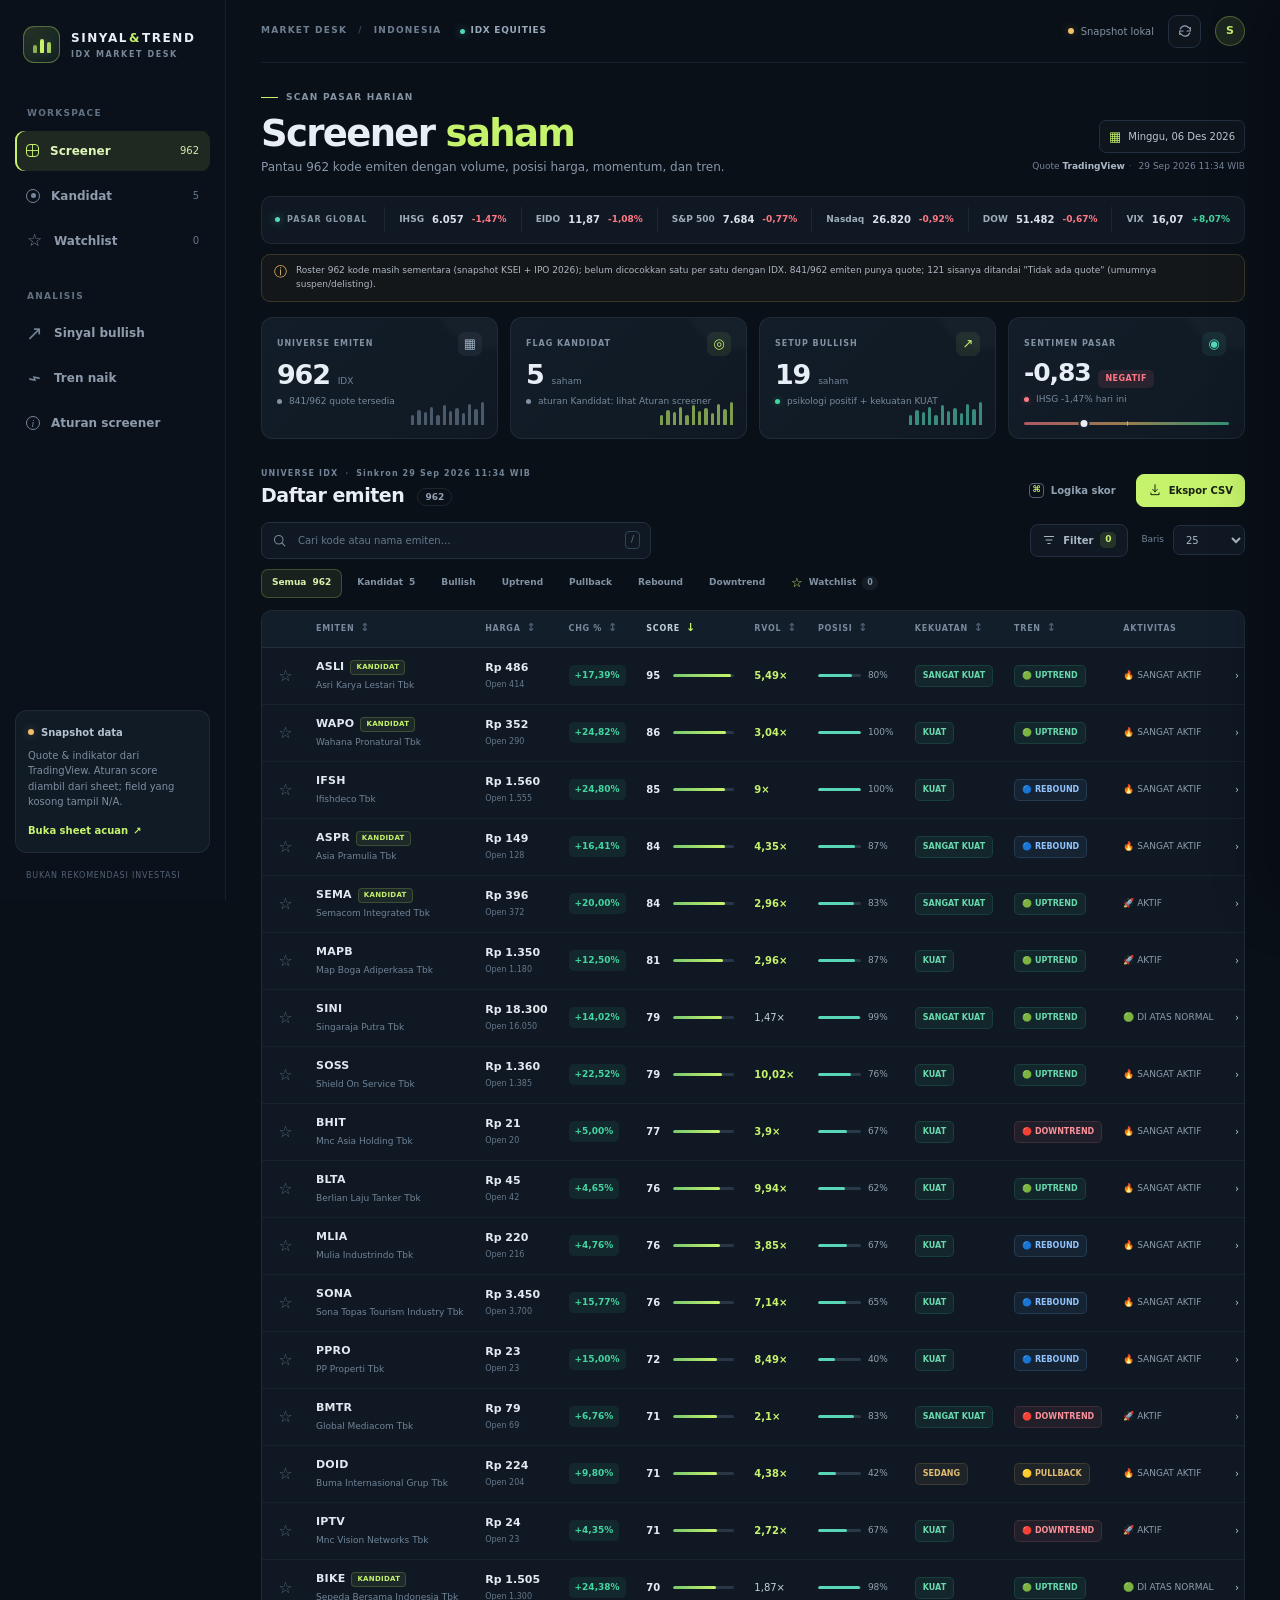
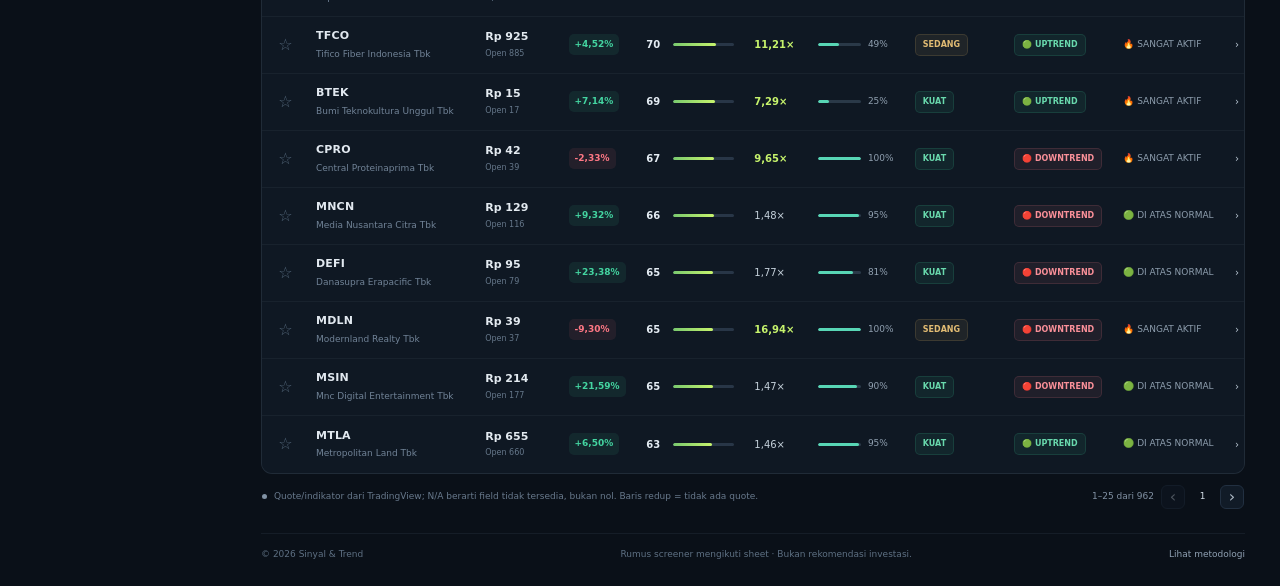
==== commit a9f8d99c: "Add files via upload" ====
--- a/index.html
+++ b/index.html
@@ -464,6 +464,10 @@
   .data-note p { font-size: 8px; }
 }
 
+/* Baris emiten tanpa quote */
+.no-quote-row { opacity: .55; }
+.no-quote-cell { color: #8c9bad; font-size: 10px; font-style: italic; }
+
 </style>
 </head>
 <body>
@@ -553,7 +557,7 @@
         <article class="metric-card">
           <div class="metric-top"><span class="metric-label">FLAG KANDIDAT</span><span class="metric-icon icon-candidate">◎</span></div>
           <div class="metric-main"><strong id="metric-candidates">N/A</strong><span class="metric-unit">saham</span></div>
-          <div class="metric-foot"><span class="metric-indicator neutral"></span><span id="metric-candidate-foot">aturan historis belum tersedia</span></div>
+          <div class="metric-foot"><span class="metric-indicator neutral"></span><span id="metric-candidate-foot">aturan Kandidat</span></div>
           <div class="metric-spark spark-lime" aria-hidden="true"><i></i><i></i><i></i><i></i><i></i><i></i><i></i><i></i><i></i><i></i><i></i><i></i></div>
         </article>
         <article class="metric-card">
@@ -645,7 +649,7 @@
           </div>
         </div>
         <div class="table-footer">
-          <div class="table-footnote"><span class="footnote-dot"></span> Quote/indikator dari TradingView; N/A berarti field tidak tersedia, bukan nol.</div>
+          <div class="table-footnote"><span class="footnote-dot"></span> Quote/indikator dari TradingView; N/A berarti field tidak tersedia, bukan nol. Baris redup = tidak ada quote.</div>
           <div class="pagination"><span id="page-summary">—</span><button id="prev-page" type="button" aria-label="Halaman sebelumnya">‹</button><span class="page-number" id="page-number">1</span><button id="next-page" type="button" aria-label="Halaman berikutnya">›</button></div>
         </div>
       </section>
@@ -668,14 +672,14 @@
         <article class="rule-item"><span class="rule-number">02</span><div><h3>RVOL & posisi harga</h3><p>RVOL = volume hari ini ÷ average volume 30D. Posisi = (harga − low) ÷ (high − low + 0,001), dibulatkan 2 desimal. Nilai transaksi = harga × volume ÷ 1 miliar. Sumber tidak menyediakan nilai untuk suatu emiten? Kolom terkait tampil N/A dan tidak dipaksa menjadi nol.</p></div></article>
         <article class="rule-item"><span class="rule-number">03</span><div><h3>Psikologi, kekuatan & bullish</h3><p>Label psikologi dan kekuatan memakai ambang RVOL, posisi, perubahan, dan nilai transaksi pada formula sheet. Filter “Bullish” menyalin aturan tampilan SINYAL&amp;TREND: psikologi mengandung Akumulasi/Breakout/Bullish <b>dan</b> kekuatan mengandung KUAT.</p></div></article>
         <article class="rule-item"><span class="rule-number">04</span><div><h3>Fast Trade</h3><p>Skor gabungan volatilitas (hingga 30 poin), harga di atas open (30 poin), dan RVOL (hingga 40 poin). Skor 80+ ditandai Hot Scalp; 50–79 Aktif Trading; di bawah 50 Skip/Sepi.</p></div></article>
-        <article class="rule-item"><span class="rule-number">05</span><div><h3>Tren MA20/50 & valuasi</h3><p>Tren mengikuti cabang formula sheet dengan harga terakhir dan MA20/MA50 TradingView. Valuasi menerapkan ambang P/E yang sama, tetapi median dihitung ulang dari P/E positif yang tersedia di scan—bukan dari 489 baris contoh.</p></div></article>
-        <article class="rule-item"><span class="rule-number">06</span><div><h3>Flag kandidat & dekat high</h3><p>Formula pembentuk flag kandidat tidak ditemukan pada workbook (yang tersedia hanya nilai historis), jadi count/filter Kandidat ditampilkan N/A alih-alih ditebak. “Close dekat high” pada versi ini adalah aturan transparan: posisi harga ≥98% dari rentang low–high hari ini.</p></div></article>
+        <article class="rule-item"><span class="rule-number">05</span><div><h3>Tren MA20/50 & valuasi</h3><p>Tren mengikuti cabang formula sheet dengan harga terakhir dan MA20/MA50 TradingView. Valuasi menerapkan ambang P/E yang sama, tetapi median dihitung ulang dari P/E positif yang tersedia di scan—bukan dari 489 baris contoh. Emiten dengan P/E kosong atau negatif diberi label “Rugi / No Data”, sama seperti di sheet.</p></div></article>
+        <article class="rule-item"><span class="rule-number">06</span><div><h3>Flag kandidat & dekat high</h3><p>Rumus flag kandidat tidak ada di sheet, jadi aturannya dibuat sendiri: psikologi positif (Akumulasi/Breakout/Bullish) <b>dan</b> kekuatan KUAT, RVOL ≥ 1,5×, posisi harga ≥ 70%, nilai transaksi ≥ Rp1 miliar, dan tren bukan Downtrend. Ini bukan replika kolom historis sheet. “Close dekat high” adalah aturan transparan: posisi harga ≥98% dari rentang low–high hari ini.</p></div></article>
       </div>
       <div class="rules-caveat"><span>ⓘ</span><p>Scan TradingView terakhir memuat 845 instrumen; 4 tidak cocok dengan roster sementara dan dikecualikan, sehingga 841/962 kode memiliki quote saat snapshot ini. Cakupan dapat berubah. Data dapat tertunda dan bukan rekomendasi investasi; verifikasi kode/quote dengan sumber resmi sebelum mengambil keputusan.</p></div>
     </div>
   </div>
 
-  <script>window.SCREENER_SNAPSHOT = {"stocks":[{"ticker":"AADI","name":"Adaro Andalan Indonesia Tbk","open":11400.0,"price":11175.0,"low":10725.0,"high":11400.0,"pe":6.3619094746110285,"volatility":0.06293706293706294,"valuation":"💚 Sangat Murah","rvol":0.987213772306747,"position":0.67,"change":-3.87,"score":45,"turnover":127.36,"psychology":"➖ SIDEWAYS","strength":"🟨 SEDANG","activity":"➖ NORMAL","fastTrade":"30 | ⚠️ SKIP / SEPI","fastScore":30,"trend":"🟡 PULLBACK","candidate":null,"closeHigh":false,"volume":11397100.0,"averageVolume30d":11544713.333333334,"sma20":11697.5,"sma50":10344.5,"quoteAvailable":true,"quoteSource":"TradingView"},{"ticker":"AALI","name":"Astra Agro Lestari Tbk","open":7825.0,"price":7800.0,"low":7675.0,"high":7825.0,"pe":8.034633804053,"volatility":0.019543973941368076,"valuation":"🟢 Murah","rvol":1.1845171476853769,"position":0.83,"change":-0.32,"score":39,"turnover":19.43,"psychology":"➖ SIDEWAYS","strength":"🟨 SEDANG","activity":"➖ NORMAL","fastTrade":"20 | ⚠️ SKIP / SEPI","fastScore":20,"trend":"🟡 PULLBACK","candidate":null,"closeHigh":false,"volume":2490700.0,"averageVolume30d":2102713.333333324,"sma20":8307.500000000011,"sma50":7677.000000000046,"quoteAvailable":true,"quoteSource":"TradingView"},{"ticker":"ABBA","name":"Mahaka Media Tbk","open":null,"price":null,"low":null,"high":null,"pe":null,"volatility":null,"valuation":null,"rvol":null,"position":null,"change":null,"score":null,"turnover":null,"psychology":null,"strength":null,"activity":null,"fastTrade":null,"fastScore":null,"trend":null,"candidate":null,"closeHigh":null,"volume":null,"averageVolume30d":null,"sma20":null,"sma50":null,"quoteAvailable":false,"quoteSource":null},{"ticker":"ABDA","name":"Asuransi Bina Dana Arta Tbk","open":4920.0,"price":4920.0,"low":4920.0,"high":4930.0,"pe":null,"volatility":0.0020325203252032522,"valuation":null,"rvol":0.15043547110055425,"position":0.0,"change":0.0,"score":2,"turnover":0.01,"psychology":"➖ SIDEWAYS","strength":"🟥 SANGAT LEMAH","activity":"💤 SANGAT SEPI","fastTrade":"0 | ⚠️ SKIP / SEPI","fastScore":0,"trend":"🟢 UPTREND","candidate":null,"closeHigh":false,"volume":1900.0,"averageVolume30d":12630.0,"sma20":4820.500000000002,"sma50":4104.599999999994,"quoteAvailable":true,"quoteSource":"TradingView"},{"ticker":"ABMM","name":"Abm Investama Tbk","open":2560.0,"price":2570.0,"low":2500.0,"high":2570.0,"pe":5.09152259506784,"volatility":0.028,"valuation":"💚 Sangat Murah","rvol":0.49313690687492606,"position":1.0,"change":0.39,"score":33,"turnover":0.86,"psychology":"🤔 NAIK NO VOLUME","strength":"🟨 SEDANG","activity":"💤 SANGAT SEPI","fastTrade":"45 | ⚠️ SKIP / SEPI","fastScore":45,"trend":"🟡 PULLBACK","candidate":null,"closeHigh":true,"volume":333400.0,"averageVolume30d":676080.0,"sma20":2779.0,"sma50":2687.4,"quoteAvailable":true,"quoteSource":"TradingView"},{"ticker":"ACES","name":"Aspirasi Hidup Indonesia Tbk","open":342.0,"price":340.0,"low":334.0,"high":342.0,"pe":7.601723355400689,"volatility":0.023952095808383235,"valuation":"💚 Sangat Murah","rvol":0.424852485215502,"position":0.75,"change":-0.58,"score":25,"turnover":2.92,"psychology":"➖ SIDEWAYS","strength":"🟧 LEMAH","activity":"💤 SANGAT SEPI","fastTrade":"15 | ⚠️ SKIP / SEPI","fastScore":15,"trend":"🔴 DOWNTREND","candidate":null,"closeHigh":false,"volume":8577800.0,"averageVolume30d":20190066.666666668,"sma20":349.9,"sma50":353.84,"quoteAvailable":true,"quoteSource":"TradingView"},{"ticker":"ACRO","name":"Samcro Hyosung Adilestari Tbk","open":50.0,"price":45.0,"low":42.0,"high":51.0,"pe":null,"volatility":0.21428571428571427,"valuation":null,"rvol":0.683736697221408,"position":0.33,"change":-8.16,"score":17,"turnover":0.67,"psychology":"➖ SIDEWAYS","strength":"🟥 SANGAT LEMAH","activity":"😴 SEPI","fastTrade":"30 | ⚠️ SKIP / SEPI","fastScore":30,"trend":"🟡 PULLBACK","candidate":null,"closeHigh":false,"volume":14788500.0,"averageVolume30d":21628940.0,"sma20":62.5,"sma50":62.28,"quoteAvailable":true,"quoteSource":"TradingView"},{"ticker":"ACST","name":"Acset Indonusa Tbk","open":85.0,"price":85.0,"low":85.0,"high":85.0,"pe":null,"volatility":0.0,"valuation":null,"rvol":0.2192340462718196,"position":0.0,"change":-5.56,"score":3,"turnover":0.03,"psychology":"💧 LEMAH SEPI","strength":"🟥 SANGAT LEMAH","activity":"💤 SANGAT SEPI","fastTrade":"0 | ⚠️ SKIP / SEPI","fastScore":0,"trend":"🟡 PULLBACK","candidate":null,"closeHigh":false,"volume":334500.0,"averageVolume30d":1525766.6666666667,"sma20":102.35000000000011,"sma50":92.32000000000414,"quoteAvailable":true,"quoteSource":"TradingView"},{"ticker":"ADCP","name":"Adhi Commuter Properti Tbk","open":null,"price":null,"low":null,"high":null,"pe":null,"volatility":null,"valuation":null,"rvol":null,"position":null,"change":null,"score":null,"turnover":null,"psychology":null,"strength":null,"activity":null,"fastTrade":null,"fastScore":null,"trend":null,"candidate":null,"closeHigh":null,"volume":null,"averageVolume30d":null,"sma20":null,"sma50":null,"quoteAvailable":false,"quoteSource":null},{"ticker":"ADES","name":"Akasha Wira International Tbk","open":36650.0,"price":35650.0,"low":35000.0,"high":36650.0,"pe":22.013217068968242,"volatility":0.047142857142857146,"valuation":"🟡 Wajar","rvol":1.5649122807017544,"position":0.39,"change":-2.73,"score":31,"turnover":0.79,"psychology":"➖ SIDEWAYS","strength":"🟧 LEMAH","activity":"🟢 DI ATAS NORMAL","fastTrade":"70 | ⚡ AKTIF TRADING","fastScore":70,"trend":"🔵 REBOUND","candidate":null,"closeHigh":false,"volume":22300.0,"averageVolume30d":14250.0,"sma20":32541.25,"sma50":33320.5,"quoteAvailable":true,"quoteSource":"TradingView"},{"ticker":"ADHI","name":"Adhi Karya (Persero) Tbk","open":null,"price":null,"low":null,"high":null,"pe":null,"volatility":null,"valuation":null,"rvol":null,"position":null,"change":null,"score":null,"turnover":null,"psychology":null,"strength":null,"activity":null,"fastTrade":null,"fastScore":null,"trend":null,"candidate":null,"closeHigh":null,"volume":null,"averageVolume30d":null,"sma20":null,"sma50":null,"quoteAvailable":false,"quoteSource":null},{"ticker":"ADMF","name":"Adira Dinamika Multi Finance Tbk","open":8650.0,"price":8400.0,"low":8025.0,"high":8650.0,"pe":4.804762480570742,"volatility":0.0778816199376947,"valuation":"💚 Sangat Murah","rvol":2.9753213367609255,"position":0.6,"change":-3.17,"score":55,"turnover":1.62,"psychology":"➖ SIDEWAYS","strength":"🟨 SEDANG","activity":"🚀 AKTIF","fastTrade":"70 | ⚡ AKTIF TRADING","fastScore":70,"trend":"🟡 PULLBACK","candidate":null,"closeHigh":false,"volume":192900.0,"averageVolume30d":64833.333333333336,"sma20":8696.25,"sma50":8618.5,"quoteAvailable":true,"quoteSource":"TradingView"},{"ticker":"ADMG","name":"Polychem Indonesia Tbk","open":238.0,"price":236.0,"low":230.0,"high":238.0,"pe":20.508007681813048,"volatility":0.034782608695652174,"valuation":"🟡 Wajar","rvol":0.18148293936066626,"position":0.75,"change":-0.84,"score":21,"turnover":0.06,"psychology":"➖ SIDEWAYS","strength":"🟧 LEMAH","activity":"💤 SANGAT SEPI","fastTrade":"30 | ⚠️ SKIP / SEPI","fastScore":30,"trend":"🟡 PULLBACK","candidate":null,"closeHigh":false,"volume":262800.0,"averageVolume30d":1448070.0,"sma20":256.7,"sma50":246.52,"quoteAvailable":true,"quoteSource":"TradingView"},{"ticker":"ADMR","name":"Alamtri Minerals Indonesia Tbk","open":1530.0,"price":1490.0,"low":1440.0,"high":1535.0,"pe":11.805729978393137,"volatility":0.06597222222222222,"valuation":"🟢 Murah","rvol":0.7373060127801295,"position":0.53,"change":-2.3,"score":29,"turnover":37.84,"psychology":"➖ SIDEWAYS","strength":"🟧 LEMAH","activity":"😴 SEPI","fastTrade":"30 | ⚠️ SKIP / SEPI","fastScore":30,"trend":"🔴 DOWNTREND","candidate":null,"closeHigh":false,"volume":25399300.0,"averageVolume30d":34448790.0,"sma20":1582.25,"sma50":1592.2,"quoteAvailable":true,"quoteSource":"TradingView"},{"ticker":"ADRO","name":"Alamtri Resources Indonesia Tbk","open":2540.0,"price":2500.0,"low":2420.0,"high":2540.0,"pe":7.335893853724038,"volatility":0.049586776859504134,"valuation":"💚 Sangat Murah","rvol":1.3002079120354362,"position":0.67,"change":-3.47,"score":49,"turnover":148.94,"psychology":"➖ SIDEWAYS","strength":"🟨 SEDANG","activity":"🟢 DI ATAS NORMAL","fastTrade":"50 | ⚡ AKTIF TRADING","fastScore":50,"trend":"🟡 PULLBACK","candidate":null,"closeHigh":false,"volume":59574300.0,"averageVolume30d":45819056.666666664,"sma20":2635.0,"sma50":2590.0,"quoteAvailable":true,"quoteSource":"TradingView"},{"ticker":"AEGS","name":"Anugerah Spareparts Sejahtera Tbk","open":46.0,"price":46.0,"low":43.0,"high":49.0,"pe":null,"volatility":0.13953488372093023,"valuation":null,"rvol":0.4406779901301286,"position":0.5,"change":2.22,"score":27,"turnover":0.19,"psychology":"➖ SIDEWAYS","strength":"🟨 SEDANG","activity":"💤 SANGAT SEPI","fastTrade":"30 | ⚠️ SKIP / SEPI","fastScore":30,"trend":"🟡 PULLBACK","candidate":null,"closeHigh":false,"volume":4144600.0,"averageVolume30d":9405053.333333334,"sma20":48.55,"sma50":45.34,"quoteAvailable":true,"quoteSource":"TradingView"},{"ticker":"AGAR","name":"Asia Sejahtera Mina Tbk","open":1805.0,"price":1550.0,"low":1525.0,"high":1830.0,"pe":217.583559105521,"volatility":0.2,"valuation":"🔴 Mahal","rvol":0.34338639060982745,"position":0.08,"change":-13.41,"score":7,"turnover":0.94,"psychology":"💧 LEMAH SEPI","strength":"🟥 SANGAT LEMAH","activity":"💤 SANGAT SEPI","fastTrade":"30 | ⚠️ SKIP / SEPI","fastScore":30,"trend":"🟡 PULLBACK","candidate":null,"closeHigh":false,"volume":604700.0,"averageVolume30d":1760990.0,"sma20":1994.25,"sma50":1111.18,"quoteAvailable":true,"quoteSource":"TradingView"},{"ticker":"AGII","name":"Samator Indo Gas Tbk","open":3390.0,"price":3260.0,"low":3190.0,"high":3390.0,"pe":99.01350957333075,"volatility":0.06269592476489028,"valuation":"🔴 Mahal","rvol":0.35479438610265973,"position":0.35,"change":-3.55,"score":14,"turnover":0.47,"psychology":"➖ SIDEWAYS","strength":"🟥 SANGAT LEMAH","activity":"💤 SANGAT SEPI","fastTrade":"30 | ⚠️ SKIP / SEPI","fastScore":30,"trend":"🟢 UPTREND","candidate":null,"closeHigh":false,"volume":144600.0,"averageVolume30d":407560.0,"sma20":3258.0,"sma50":3057.0,"quoteAvailable":true,"quoteSource":"TradingView"},{"ticker":"AGRO","name":"Bank Raya Indonesia Tbk","open":134.0,"price":133.0,"low":130.0,"high":135.0,"pe":null,"volatility":0.038461538461538464,"valuation":null,"rvol":0.7063387005723982,"position":0.6,"change":-0.75,"score":25,"turnover":0.7,"psychology":"➖ SIDEWAYS","strength":"🟧 LEMAH","activity":"😴 SEPI","fastTrade":"30 | ⚠️ SKIP / SEPI","fastScore":30,"trend":"🔴 DOWNTREND","candidate":null,"closeHigh":false,"volume":5284400.0,"averageVolume30d":7481396.6666666595,"sma20":146.35000000000142,"sma50":147.5799999999998,"quoteAvailable":true,"quoteSource":"TradingView"},{"ticker":"AGRS","name":"Bank Ibk Indonesia Tbk","open":54.0,"price":56.0,"low":53.0,"high":56.0,"pe":12.261073281807631,"volatility":0.05660377358490566,"valuation":"🟢 Murah","rvol":0.5995453817233932,"position":1.0,"change":1.82,"score":40,"turnover":0.26,"psychology":"🤔 NAIK NO VOLUME","strength":"🟨 SEDANG","activity":"😴 SEPI","fastTrade":"60 | ⚡ AKTIF TRADING","fastScore":60,"trend":"🔴 DOWNTREND","candidate":null,"closeHigh":true,"volume":4702800.0,"averageVolume30d":7843943.333333335,"sma20":59.950000000000124,"sma50":60.739999999999654,"quoteAvailable":true,"quoteSource":"TradingView"},{"ticker":"AHAP","name":"Asuransi Harta Aman Pratama Tbk","open":91.0,"price":90.0,"low":86.0,"high":93.0,"pe":null,"volatility":0.08139534883720931,"valuation":null,"rvol":0.2582661013748491,"position":0.57,"change":-1.1,"score":18,"turnover":1.91,"psychology":"➖ SIDEWAYS","strength":"🟧 LEMAH","activity":"💤 SANGAT SEPI","fastTrade":"30 | ⚠️ SKIP / SEPI","fastScore":30,"trend":"🟢 UPTREND","candidate":null,"closeHigh":false,"volume":21208400.0,"averageVolume30d":82118403.79786424,"sma20":84.28119809999998,"sma50":79.4074407600001,"quoteAvailable":true,"quoteSource":"TradingView"},{"ticker":"AIMS","name":"Artha Mahiya Investama Tbk","open":450.0,"price":450.0,"low":432.0,"high":470.0,"pe":null,"volatility":0.08796296296296297,"valuation":null,"rvol":0.21164208735110607,"position":0.47,"change":0.0,"score":15,"turnover":0.09,"psychology":"➖ SIDEWAYS","strength":"🟥 SANGAT LEMAH","activity":"💤 SANGAT SEPI","fastTrade":"30 | ⚠️ SKIP / SEPI","fastScore":30,"trend":"🟡 PULLBACK","candidate":null,"closeHigh":false,"volume":199000.0,"averageVolume30d":940266.6666666666,"sma20":493.85,"sma50":428.88,"quoteAvailable":true,"quoteSource":"TradingView"},{"ticker":"AISA","name":"Fks Food Sejahtera Tbk","open":118.0,"price":116.0,"low":112.0,"high":119.0,"pe":12.310435216334673,"volatility":0.0625,"valuation":"🟢 Murah","rvol":0.2665604699735614,"position":0.57,"change":-1.69,"score":18,"turnover":0.64,"psychology":"➖ SIDEWAYS","strength":"🟧 LEMAH","activity":"💤 SANGAT SEPI","fastTrade":"30 | ⚠️ SKIP / SEPI","fastScore":30,"trend":"🟡 PULLBACK","candidate":null,"closeHigh":false,"volume":5512100.0,"averageVolume30d":20678610.00000005,"sma20":118.85000000000187,"sma50":117.79999999999862,"quoteAvailable":true,"quoteSource":"TradingView"},{"ticker":"AKKU","name":"Anugerah Kagum Karya Utama Tbk","open":39.0,"price":36.0,"low":35.0,"high":40.0,"pe":null,"volatility":0.14285714285714285,"valuation":null,"rvol":1.9175641166977087,"position":0.2,"change":-12.2,"score":31,"turnover":0.13,"psychology":"🔻 SELL OFF","strength":"🟧 LEMAH","activity":"🟢 DI ATAS NORMAL","fastTrade":"70 | ⚡ AKTIF TRADING","fastScore":70,"trend":"🔴 DOWNTREND","candidate":null,"closeHigh":false,"volume":3536800.0,"averageVolume30d":1844423.3333333454,"sma20":38.70000000000009,"sma50":38.9599999999999,"quoteAvailable":true,"quoteSource":"TradingView"},{"ticker":"AKPI","name":"Argha Karya Prima Industry Tbk","open":510.0,"price":505.0,"low":498.0,"high":510.0,"pe":3.566449666448678,"volatility":0.024096385542168676,"valuation":"💚 Sangat Murah","rvol":0.17650720553685098,"position":0.58,"change":-1.94,"score":17,"turnover":0.04,"psychology":"➖ SIDEWAYS","strength":"🟧 LEMAH","activity":"💤 SANGAT SEPI","fastTrade":"15 | ⚠️ SKIP / SEPI","fastScore":15,"trend":"🟡 PULLBACK","candidate":null,"closeHigh":false,"volume":87900.0,"averageVolume30d":497996.6666666667,"sma20":527.25,"sma50":512.5,"quoteAvailable":true,"quoteSource":"TradingView"},{"ticker":"AKRA","name":"Akr Corporindo Tbk","open":1450.0,"price":1450.0,"low":1405.0,"high":1455.0,"pe":10.539169368085942,"volatility":0.03558718861209965,"valuation":"🟢 Murah","rvol":0.5588601316825199,"position":0.9,"change":-0.68,"score":32,"turnover":14.25,"psychology":"➖ SIDEWAYS","strength":"🟨 SEDANG","activity":"😴 SEPI","fastTrade":"30 | ⚠️ SKIP / SEPI","fastScore":30,"trend":"🟡 PULLBACK","candidate":null,"closeHigh":false,"volume":9825700.0,"averageVolume30d":17581680.00000013,"sma20":1469.4999999999984,"sma50":1440.1000000000008,"quoteAvailable":true,"quoteSource":"TradingView"},{"ticker":"AKSI","name":"Mineral Sumberdaya Mandiri Tbk","open":374.0,"price":372.0,"low":368.0,"high":384.0,"pe":null,"volatility":0.043478260869565216,"valuation":null,"rvol":0.04856366499233116,"position":0.25,"change":-0.53,"score":7,"turnover":0.05,"psychology":"➖ SIDEWAYS","strength":"🟥 SANGAT LEMAH","activity":"💤 SANGAT SEPI","fastTrade":"30 | ⚠️ SKIP / SEPI","fastScore":30,"trend":"🟢 UPTREND","candidate":null,"closeHigh":false,"volume":142800.0,"averageVolume30d":2940470.0,"sma20":345.5,"sma50":277.52,"quoteAvailable":true,"quoteSource":"TradingView"},{"ticker":"ALDO","name":"Alkindo Naratama Tbk","open":905.0,"price":950.0,"low":905.0,"high":975.0,"pe":28.42549677295808,"volatility":0.07734806629834254,"valuation":"🔴 Mahal","rvol":0.32861939159637304,"position":0.64,"change":-1.04,"score":20,"turnover":0.03,"psychology":"➖ SIDEWAYS","strength":"🟧 LEMAH","activity":"💤 SANGAT SEPI","fastTrade":"60 | ⚡ AKTIF TRADING","fastScore":60,"trend":"🟡 PULLBACK","candidate":null,"closeHigh":false,"volume":32300.0,"averageVolume30d":98289.99999997715,"sma20":951.2499999999998,"sma50":897.5000000000001,"quoteAvailable":true,"quoteSource":"TradingView"},{"ticker":"ALII","name":"Ancara Logistics Indonesia Tbk","open":695.0,"price":660.0,"low":630.0,"high":695.0,"pe":24.209966436182892,"volatility":0.10317460317460317,"valuation":"🔴 Mahal","rvol":0.2674952715482302,"position":0.46,"change":-5.04,"score":15,"turnover":0.12,"psychology":"➖ SIDEWAYS","strength":"🟥 SANGAT LEMAH","activity":"💤 SANGAT SEPI","fastTrade":"30 | ⚠️ SKIP / SEPI","fastScore":30,"trend":"🔴 DOWNTREND","candidate":null,"closeHigh":false,"volume":181500.0,"averageVolume30d":678516.6666666666,"sma20":747.0,"sma50":763.4,"quoteAvailable":true,"quoteSource":"TradingView"},{"ticker":"ALKA","name":"Alakasa Industrindo Tbk","open":null,"price":null,"low":null,"high":null,"pe":null,"volatility":null,"valuation":null,"rvol":null,"position":null,"change":null,"score":null,"turnover":null,"psychology":null,"strength":null,"activity":null,"fastTrade":null,"fastScore":null,"trend":null,"candidate":null,"closeHigh":null,"volume":null,"averageVolume30d":null,"sma20":null,"sma50":null,"quoteAvailable":false,"quoteSource":null},{"ticker":"ALMI","name":"Alumindo Light Metal Industry Tbk","open":null,"price":null,"low":null,"high":null,"pe":null,"volatility":null,"valuation":null,"rvol":null,"position":null,"change":null,"score":null,"turnover":null,"psychology":null,"strength":null,"activity":null,"fastTrade":null,"fastScore":null,"trend":null,"candidate":null,"closeHigh":null,"volume":null,"averageVolume30d":null,"sma20":null,"sma50":null,"quoteAvailable":false,"quoteSource":null},{"ticker":"ALTO","name":"Tri Banyan Tirta Tbk","open":null,"price":null,"low":null,"high":null,"pe":null,"volatility":null,"valuation":null,"rvol":null,"position":null,"change":null,"score":null,"turnover":null,"psychology":null,"strength":null,"activity":null,"fastTrade":null,"fastScore":null,"trend":null,"candidate":null,"closeHigh":null,"volume":null,"averageVolume30d":null,"sma20":null,"sma50":null,"quoteAvailable":false,"quoteSource":null},{"ticker":"AMAG","name":"Asuransi Multi Artha Guna Tbk","open":386.0,"price":384.0,"low":384.0,"high":386.0,"pe":7.623449253437997,"volatility":0.005208333333333333,"valuation":"💚 Sangat Murah","rvol":0.04415625745882728,"position":0.0,"change":-1.03,"score":1,"turnover":0.0,"psychology":"💧 LEMAH SEPI","strength":"🟥 SANGAT LEMAH","activity":"💤 SANGAT SEPI","fastTrade":"0 | ⚠️ SKIP / SEPI","fastScore":0,"trend":"🔴 DOWNTREND","candidate":null,"closeHigh":false,"volume":3700.0,"averageVolume30d":83793.33333333333,"sma20":387.7,"sma50":388.12,"quoteAvailable":true,"quoteSource":"TradingView"},{"ticker":"AMAN","name":"Makmur Berkah Amanda Tbk","open":191.0,"price":194.0,"low":182.0,"high":202.0,"pe":16.304439177718386,"volatility":0.10989010989010989,"valuation":"🟡 Wajar","rvol":0.6345995423340961,"position":0.6,"change":0.52,"score":26,"turnover":0.04,"psychology":"➖ SIDEWAYS","strength":"🟧 LEMAH","activity":"😴 SEPI","fastTrade":"60 | ⚡ AKTIF TRADING","fastScore":60,"trend":"🔴 DOWNTREND","candidate":null,"closeHigh":false,"volume":231100.0,"averageVolume30d":364166.6666666667,"sma20":221.05,"sma50":235.9,"quoteAvailable":true,"quoteSource":"TradingView"},{"ticker":"AMAR","name":"Bank Amar Indonesia Tbk","open":224.0,"price":222.0,"low":220.0,"high":226.0,"pe":14.531839128613322,"volatility":0.02727272727272727,"valuation":"🟡 Wajar","rvol":0.27143772229995555,"position":0.33,"change":-1.77,"score":12,"turnover":0.05,"psychology":"➖ SIDEWAYS","strength":"🟥 SANGAT LEMAH","activity":"💤 SANGAT SEPI","fastTrade":"15 | ⚠️ SKIP / SEPI","fastScore":15,"trend":"🟡 PULLBACK","candidate":null,"closeHigh":false,"volume":214700.0,"averageVolume30d":790973.3333333205,"sma20":232.80000000000018,"sma50":225.16,"quoteAvailable":true,"quoteSource":"TradingView"},{"ticker":"AMFG","name":"Asahimas Flat Glass Tbk","open":3170.0,"price":3200.0,"low":3150.0,"high":3200.0,"pe":12.301262532391723,"volatility":0.015873015873015872,"valuation":"🟢 Murah","rvol":0.7323076923076923,"position":1.0,"change":0.63,"score":37,"turnover":0.04,"psychology":"🤔 NAIK NO VOLUME","strength":"🟨 SEDANG","activity":"😴 SEPI","fastTrade":"30 | ⚠️ SKIP / SEPI","fastScore":30,"trend":"🔴 DOWNTREND","candidate":null,"closeHigh":true,"volume":11900.0,"averageVolume30d":16250.0,"sma20":3279.5,"sma50":3279.6,"quoteAvailable":true,"quoteSource":"TradingView"},{"ticker":"AMIN","name":"Ateliers Mecaniques D`Indonesie Tbk","open":256.0,"price":264.0,"low":256.0,"high":274.0,"pe":8.976477548605587,"volatility":0.0703125,"valuation":"🟢 Murah","rvol":0.22276199008099598,"position":0.44,"change":3.13,"score":26,"turnover":0.02,"psychology":"➖ SIDEWAYS","strength":"🟧 LEMAH","activity":"💤 SANGAT SEPI","fastTrade":"60 | ⚡ AKTIF TRADING","fastScore":60,"trend":"🟢 UPTREND","candidate":null,"closeHigh":false,"volume":80400.0,"averageVolume30d":360923.3333333333,"sma20":251.7,"sma50":246.96,"quoteAvailable":true,"quoteSource":"TradingView"},{"ticker":"AMMN","name":"Amman Mineral Internasional Tbk","open":4520.0,"price":4490.0,"low":4350.0,"high":4530.0,"pe":21.33768767898233,"volatility":0.041379310344827586,"valuation":"🟡 Wajar","rvol":0.5413349220498316,"position":0.78,"change":-0.88,"score":42,"turnover":188.28,"psychology":"➖ SIDEWAYS","strength":"🟨 SEDANG","activity":"😴 SEPI","fastTrade":"30 | ⚠️ SKIP / SEPI","fastScore":30,"trend":"🟡 PULLBACK","candidate":null,"closeHigh":false,"volume":41933400.0,"averageVolume30d":77462950.0,"sma20":4717.0,"sma50":4441.4,"quoteAvailable":true,"quoteSource":"TradingView"},{"ticker":"AMMS","name":"Agung Menjangan Mas Tbk","open":208.0,"price":204.0,"low":204.0,"high":208.0,"pe":null,"volatility":0.0196078431372549,"valuation":null,"rvol":0.01551546768454131,"position":0.0,"change":-0.97,"score":0,"turnover":0.0,"psychology":"➖ SIDEWAYS","strength":"🟥 SANGAT LEMAH","activity":"💤 SANGAT SEPI","fastTrade":"0 | ⚠️ SKIP / SEPI","fastScore":0,"trend":"🔴 DOWNTREND","candidate":null,"closeHigh":false,"volume":18400.0,"averageVolume30d":1185913.3333333333,"sma20":213.9,"sma50":224.52,"quoteAvailable":true,"quoteSource":"TradingView"},{"ticker":"AMOR","name":"Ashmore Asset Management Indonesia Tbk","open":354.0,"price":352.0,"low":350.0,"high":358.0,"pe":9.154817852935134,"volatility":0.022857142857142857,"valuation":"🟢 Murah","rvol":0.2722611102067394,"position":0.25,"change":-0.56,"score":10,"turnover":0.02,"psychology":"➖ SIDEWAYS","strength":"🟥 SANGAT LEMAH","activity":"💤 SANGAT SEPI","fastTrade":"15 | ⚠️ SKIP / SEPI","fastScore":15,"trend":"🟡 PULLBACK","candidate":null,"closeHigh":false,"volume":44600.0,"averageVolume30d":163813.33333333334,"sma20":365.4,"sma50":358.6,"quoteAvailable":true,"quoteSource":"TradingView"},{"ticker":"AMRT","name":"Sumber Alfaria Trijaya Tbk","open":1325.0,"price":1320.0,"low":1315.0,"high":1335.0,"pe":15.345678854468323,"volatility":0.015209125475285171,"valuation":"🟡 Wajar","rvol":0.40145540481263664,"position":0.25,"change":-0.75,"score":14,"turnover":17.63,"psychology":"➖ SIDEWAYS","strength":"🟧 LEMAH","activity":"💤 SANGAT SEPI","fastTrade":"0 | ⚠️ SKIP / SEPI","fastScore":0,"trend":"🔵 REBOUND","candidate":null,"closeHigh":false,"volume":13359000.0,"averageVolume30d":33276423.333333332,"sma20":1305.0,"sma50":1344.1,"quoteAvailable":true,"quoteSource":"TradingView"},{"ticker":"ANDI","name":"Andira Agro Tbk","open":26.0,"price":25.0,"low":25.0,"high":28.0,"pe":null,"volatility":0.12,"valuation":null,"rvol":2.9790410435646835,"position":0.0,"change":-13.79,"score":40,"turnover":1.52,"psychology":"🔻 SELL OFF","strength":"🟧 LEMAH","activity":"🚀 AKTIF","fastTrade":"70 | ⚡ AKTIF TRADING","fastScore":70,"trend":"🟢 UPTREND","candidate":null,"closeHigh":false,"volume":60988100.0,"averageVolume30d":20472393.333333332,"sma20":21.19999999999945,"sma50":18.960000000000242,"quoteAvailable":true,"quoteSource":"TradingView"},{"ticker":"ANJT","name":"Austindo Nusantara Jaya Tbk","open":1525.0,"price":1560.0,"low":1515.0,"high":1565.0,"pe":null,"volatility":0.033003300330033,"valuation":null,"rvol":0.3373738789237668,"position":0.9,"change":0.65,"score":30,"turnover":0.05,"psychology":"🤔 NAIK NO VOLUME","strength":"🟨 SEDANG","activity":"💤 SANGAT SEPI","fastTrade":"60 | ⚡ AKTIF TRADING","fastScore":60,"trend":"🟡 PULLBACK","candidate":null,"closeHigh":false,"volume":32100.0,"averageVolume30d":95146.66666666667,"sma20":1587.5,"sma50":1542.1,"quoteAvailable":true,"quoteSource":"TradingView"},{"ticker":"ANTM","name":"Aneka Tambang Tbk","open":3100.0,"price":3130.0,"low":3030.0,"high":3150.0,"pe":8.450271502093804,"volatility":0.039603960396039604,"valuation":"🟢 Murah","rvol":0.3714253075067352,"position":0.83,"change":0.97,"score":45,"turnover":124.9,"psychology":"🤔 NAIK NO VOLUME","strength":"🟩🟩 KUAT","activity":"💤 SANGAT SEPI","fastTrade":"60 | ⚡ AKTIF TRADING","fastScore":60,"trend":"🟡 PULLBACK","candidate":null,"closeHigh":false,"volume":39904900.0,"averageVolume30d":107437213.33333322,"sma20":3195.9999999999964,"sma50":3107.6000000000045,"quoteAvailable":true,"quoteSource":"TradingView"},{"ticker":"APEX","name":"Apexindo Pratama Duta Tbk","open":173.0,"price":173.0,"low":165.0,"high":174.0,"pe":6.14084906999858,"volatility":0.05454545454545454,"valuation":"💚 Sangat Murah","rvol":0.20999042010220384,"position":0.89,"change":-0.57,"score":25,"turnover":0.93,"psychology":"➖ SIDEWAYS","strength":"🟧 LEMAH","activity":"💤 SANGAT SEPI","fastTrade":"30 | ⚠️ SKIP / SEPI","fastScore":30,"trend":"🟡 PULLBACK","candidate":null,"closeHigh":false,"volume":5363800.0,"averageVolume30d":25543070.0,"sma20":192.75000000000153,"sma50":178.30000000000086,"quoteAvailable":true,"quoteSource":"TradingView"},{"ticker":"APIC","name":"Pacific Strategic Financial Tbk","open":400.0,"price":396.0,"low":390.0,"high":406.0,"pe":45.01585785901851,"volatility":0.041025641025641026,"valuation":"🔴 Mahal","rvol":0.009451595183357425,"position":0.37,"change":-1.0,"score":9,"turnover":0.08,"psychology":"➖ SIDEWAYS","strength":"🟥 SANGAT LEMAH","activity":"💤 SANGAT SEPI","fastTrade":"30 | ⚠️ SKIP / SEPI","fastScore":30,"trend":"🔴 DOWNTREND","candidate":null,"closeHigh":false,"volume":213700.0,"averageVolume30d":22609939.99999996,"sma20":445.5500000000003,"sma50":536.3200000000004,"quoteAvailable":true,"quoteSource":"TradingView"},{"ticker":"APII","name":"Arita Prima Indonesia Tbk","open":195.0,"price":191.0,"low":190.0,"high":204.0,"pe":34.025724160045606,"volatility":0.07368421052631578,"valuation":"🔴 Mahal","rvol":0.6193478245522382,"position":0.07,"change":-2.05,"score":10,"turnover":0.17,"psychology":"💧 LEMAH SEPI","strength":"🟥 SANGAT LEMAH","activity":"😴 SEPI","fastTrade":"30 | ⚠️ SKIP / SEPI","fastScore":30,"trend":"🟡 PULLBACK","candidate":null,"closeHigh":false,"volume":877300.0,"averageVolume30d":1416490.0,"sma20":195.1,"sma50":190.46,"quoteAvailable":true,"quoteSource":"TradingView"},{"ticker":"APLI","name":"Asiaplast Industries Tbk","open":272.0,"price":272.0,"low":268.0,"high":272.0,"pe":25.42103590721322,"volatility":0.014925373134328358,"valuation":"🔴 Mahal","rvol":0.02723033882499223,"position":1.0,"change":0.0,"score":25,"turnover":0.0,"psychology":"➖ SIDEWAYS","strength":"🟧 LEMAH","activity":"💤 SANGAT SEPI","fastTrade":"0 | ⚠️ SKIP / SEPI","fastScore":0,"trend":"🟡 PULLBACK","candidate":null,"closeHigh":true,"volume":14600.0,"averageVolume30d":536166.6666666666,"sma20":279.4,"sma50":265.8,"quoteAvailable":true,"quoteSource":"TradingView"},{"ticker":"APLN","name":"Agung Podomoro Land Tbk","open":109.0,"price":111.0,"low":107.0,"high":113.0,"pe":6.200597715275257,"volatility":0.056074766355140186,"valuation":"💚 Sangat Murah","rvol":0.24530468417582246,"position":0.67,"change":1.83,"score":28,"turnover":1.77,"psychology":"➖ SIDEWAYS","strength":"🟧 LEMAH","activity":"💤 SANGAT SEPI","fastTrade":"60 | ⚡ AKTIF TRADING","fastScore":60,"trend":"🔴 DOWNTREND","candidate":null,"closeHigh":false,"volume":15942600.0,"averageVolume30d":64991013.333333336,"sma20":126.2,"sma50":129.38,"quoteAvailable":true,"quoteSource":"TradingView"},{"ticker":"ARCI","name":"Archi Indonesia Tbk","open":1230.0,"price":1225.0,"low":1180.0,"high":1230.0,"pe":12.336068751680475,"volatility":0.0423728813559322,"valuation":"🟢 Murah","rvol":0.31864105274669197,"position":0.9,"change":-2.0,"score":29,"turnover":17.85,"psychology":"➖ SIDEWAYS","strength":"🟨 SEDANG","activity":"💤 SANGAT SEPI","fastTrade":"30 | ⚠️ SKIP / SEPI","fastScore":30,"trend":"🟡 PULLBACK","candidate":null,"closeHigh":false,"volume":14568800.0,"averageVolume30d":45721666.666666664,"sma20":1316.5,"sma50":1252.8,"quoteAvailable":true,"quoteSource":"TradingView"},{"ticker":"AREA","name":"Dunia Virtual Online Tbk","open":310.0,"price":310.0,"low":296.0,"high":314.0,"pe":97.21220483552322,"volatility":0.060810810810810814,"valuation":"🔴 Mahal","rvol":0.19234788509175021,"position":0.78,"change":-2.52,"score":22,"turnover":0.21,"psychology":"➖ SIDEWAYS","strength":"🟧 LEMAH","activity":"💤 SANGAT SEPI","fastTrade":"30 | ⚠️ SKIP / SEPI","fastScore":30,"trend":"🟡 PULLBACK","candidate":null,"closeHigh":false,"volume":684100.0,"averageVolume30d":3556576.6666666665,"sma20":326.0,"sma50":306.24,"quoteAvailable":true,"quoteSource":"TradingView"},{"ticker":"ARGO","name":"Argo Pantes Tbk","open":1250.0,"price":1270.0,"low":1220.0,"high":1275.0,"pe":154.36975811352863,"volatility":0.045081967213114756,"valuation":"🔴 Mahal","rvol":0.42533858335857383,"position":0.91,"change":0.4,"score":30,"turnover":0.12,"psychology":"🤔 NAIK NO VOLUME","strength":"🟨 SEDANG","activity":"💤 SANGAT SEPI","fastTrade":"60 | ⚡ AKTIF TRADING","fastScore":60,"trend":"🟢 UPTREND","candidate":null,"closeHigh":false,"volume":98300.0,"averageVolume30d":231110.0,"sma20":1187.25,"sma50":1167.3,"quoteAvailable":true,"quoteSource":"TradingView"},{"ticker":"ARII","name":"Atlas Resources Tbk","open":316.0,"price":326.0,"low":314.0,"high":330.0,"pe":15.264030265856332,"volatility":0.050955414012738856,"valuation":"🟡 Wajar","rvol":0.11604704893929847,"position":0.75,"change":-1.21,"score":20,"turnover":0.01,"psychology":"➖ SIDEWAYS","strength":"🟧 LEMAH","activity":"💤 SANGAT SEPI","fastTrade":"60 | ⚡ AKTIF TRADING","fastScore":60,"trend":"🟢 UPTREND","candidate":null,"closeHigh":false,"volume":44200.0,"averageVolume30d":380880.0,"sma20":309.4,"sma50":292.16,"quoteAvailable":true,"quoteSource":"TradingView"},{"ticker":"ARKA","name":"Arkha Jayanti Persada Tbk","open":null,"price":null,"low":null,"high":null,"pe":null,"volatility":null,"valuation":null,"rvol":null,"position":null,"change":null,"score":null,"turnover":null,"psychology":null,"strength":null,"activity":null,"fastTrade":null,"fastScore":null,"trend":null,"candidate":null,"closeHigh":null,"volume":null,"averageVolume30d":null,"sma20":null,"sma50":null,"quoteAvailable":false,"quoteSource":null},{"ticker":"ARKO","name":"Arkora Hydro Tbk","open":3360.0,"price":3190.0,"low":3000.0,"high":3370.0,"pe":146.7165840331883,"volatility":0.12333333333333334,"valuation":"🔴 Mahal","rvol":0.8917338347319959,"position":0.51,"change":-7.54,"score":27,"turnover":13.72,"psychology":"➖ SIDEWAYS","strength":"🟧 LEMAH","activity":"➖ NORMAL","fastTrade":"30 | ⚠️ SKIP / SEPI","fastScore":30,"trend":"🔴 DOWNTREND","candidate":null,"closeHigh":false,"volume":4300000.0,"averageVolume30d":4822066.666666667,"sma20":4242.0,"sma50":4712.4,"quoteAvailable":true,"quoteSource":"TradingView"},{"ticker":"ARMY","name":"Armidian Karyatama Tbk","open":null,"price":null,"low":null,"high":null,"pe":null,"volatility":null,"valuation":null,"rvol":null,"position":null,"change":null,"score":null,"turnover":null,"psychology":null,"strength":null,"activity":null,"fastTrade":null,"fastScore":null,"trend":null,"candidate":null,"closeHigh":null,"volume":null,"averageVolume30d":null,"sma20":null,"sma50":null,"quoteAvailable":false,"quoteSource":null},{"ticker":"ARNA","name":"Arwana Citramulia Tbk","open":525.0,"price":520.0,"low":510.0,"high":525.0,"pe":8.67208672086721,"volatility":0.029411764705882353,"valuation":"🟢 Murah","rvol":0.330616839554142,"position":0.67,"change":-0.95,"score":21,"turnover":0.71,"psychology":"➖ SIDEWAYS","strength":"🟧 LEMAH","activity":"💤 SANGAT SEPI","fastTrade":"15 | ⚠️ SKIP / SEPI","fastScore":15,"trend":"🟢 UPTREND","candidate":null,"closeHigh":false,"volume":1356900.0,"averageVolume30d":4104146.6666666665,"sma20":513.15,"sma50":500.08,"quoteAvailable":true,"quoteSource":"TradingView"},{"ticker":"ARTA","name":"Arthavest Tbk","open":2070.0,"price":2070.0,"low":2070.0,"high":2070.0,"pe":null,"volatility":0.0,"valuation":null,"rvol":0.017605633802816902,"position":0.0,"change":0.0,"score":0,"turnover":0.0,"psychology":"➖ SIDEWAYS","strength":"🟥 SANGAT LEMAH","activity":"💤 SANGAT SEPI","fastTrade":"0 | ⚠️ SKIP / SEPI","fastScore":0,"trend":"🔴 DOWNTREND","candidate":null,"closeHigh":false,"volume":100.0,"averageVolume30d":5680.0,"sma20":2218.4999999999995,"sma50":2331.199999999999,"quoteAvailable":true,"quoteSource":"TradingView"},{"ticker":"ARTI","name":"Ratu Prabu Energi Tbk","open":null,"price":null,"low":null,"high":null,"pe":null,"volatility":null,"valuation":null,"rvol":null,"position":null,"change":null,"score":null,"turnover":null,"psychology":null,"strength":null,"activity":null,"fastTrade":null,"fastScore":null,"trend":null,"candidate":null,"closeHigh":null,"volume":null,"averageVolume30d":null,"sma20":null,"sma50":null,"quoteAvailable":false,"quoteSource":null},{"ticker":"ARTO","name":"Bank Jago Tbk","open":830.0,"price":810.0,"low":805.0,"high":835.0,"pe":33.91462725312454,"volatility":0.037267080745341616,"valuation":"🔴 Mahal","rvol":0.37549373071801756,"position":0.17,"change":-2.41,"score":10,"turnover":7.06,"psychology":"💧 LEMAH SEPI","strength":"🟥 SANGAT LEMAH","activity":"💤 SANGAT SEPI","fastTrade":"30 | ⚠️ SKIP / SEPI","fastScore":30,"trend":"🔴 DOWNTREND","candidate":null,"closeHigh":false,"volume":8719400.0,"averageVolume30d":23221160.0,"sma20":945.0000000000018,"sma50":1089.299999999988,"quoteAvailable":true,"quoteSource":"TradingView"},{"ticker":"ASBI","name":"Asuransi Bintang Tbk","open":392.0,"price":392.0,"low":392.0,"high":392.0,"pe":7.204213729908147,"volatility":0.0,"valuation":"💚 Sangat Murah","rvol":0.006774914748989408,"position":0.0,"change":0.0,"score":0,"turnover":0.0,"psychology":"➖ SIDEWAYS","strength":"🟥 SANGAT LEMAH","activity":"💤 SANGAT SEPI","fastTrade":"0 | ⚠️ SKIP / SEPI","fastScore":0,"trend":"🔴 DOWNTREND","candidate":null,"closeHigh":false,"volume":1000.0,"averageVolume30d":147603.33333333334,"sma20":398.70000000000067,"sma50":409.96000000000026,"quoteAvailable":true,"quoteSource":"TradingView"},{"ticker":"ASDM","name":"Asuransi Dayin Mitra Tbk","open":500.0,"price":505.0,"low":500.0,"high":505.0,"pe":null,"volatility":0.01,"valuation":null,"rvol":0.01907911472907657,"position":1.0,"change":1.0,"score":29,"turnover":0.0,"psychology":"🤔 NAIK NO VOLUME","strength":"🟨 SEDANG","activity":"💤 SANGAT SEPI","fastTrade":"30 | ⚠️ SKIP / SEPI","fastScore":30,"trend":"🟡 PULLBACK","candidate":null,"closeHigh":true,"volume":500.0,"averageVolume30d":26206.666666666668,"sma20":514.5,"sma50":513.06,"quoteAvailable":true,"quoteSource":"TradingView"},{"ticker":"ASGR","name":"Astra Graphia Tbk","open":2090.0,"price":2120.0,"low":2040.0,"high":2130.0,"pe":9.441415571031955,"volatility":0.04411764705882353,"valuation":"🟢 Murah","rvol":0.4525509291737163,"position":0.89,"change":1.44,"score":34,"turnover":1.39,"psychology":"🤔 NAIK NO VOLUME","strength":"🟨 SEDANG","activity":"💤 SANGAT SEPI","fastTrade":"60 | ⚡ AKTIF TRADING","fastScore":60,"trend":"🟡 PULLBACK","candidate":null,"closeHigh":false,"volume":658000.0,"averageVolume30d":1453980.0,"sma20":2128.0,"sma50":1978.3,"quoteAvailable":true,"quoteSource":"TradingView"},{"ticker":"ASHA","name":"Cilacap Samudera Fishing Industry Tbk","open":37.0,"price":37.0,"low":37.0,"high":37.0,"pe":null,"volatility":0.0,"valuation":null,"rvol":0.33262908542610614,"position":0.0,"change":-13.95,"score":4,"turnover":0.33,"psychology":"💧 LEMAH SEPI","strength":"🟥 SANGAT LEMAH","activity":"💤 SANGAT SEPI","fastTrade":"0 | ⚠️ SKIP / SEPI","fastScore":0,"trend":"🔴 DOWNTREND","candidate":null,"closeHigh":false,"volume":8896900.0,"averageVolume30d":26747210.0,"sma20":53.7,"sma50":56.56,"quoteAvailable":true,"quoteSource":"TradingView"},{"ticker":"ASII","name":"Astra International Tbk","open":4670.0,"price":4680.0,"low":4620.0,"high":4690.0,"pe":6.322103898914421,"volatility":0.015151515151515152,"valuation":"💚 Sangat Murah","rvol":0.41244269090961755,"position":0.86,"change":0.21,"score":40,"turnover":83.44,"psychology":"🤔 NAIK NO VOLUME","strength":"🟩🟩 KUAT","activity":"💤 SANGAT SEPI","fastTrade":"30 | ⚠️ SKIP / SEPI","fastScore":30,"trend":"🔴 DOWNTREND","candidate":null,"closeHigh":false,"volume":17828300.0,"averageVolume30d":43226126.666666724,"sma20":4842.999999999987,"sma50":4894.200000000008,"quoteAvailable":true,"quoteSource":"TradingView"},{"ticker":"ASJT","name":"Asuransi Jasa Tania Tbk","open":165.0,"price":158.0,"low":157.0,"high":165.0,"pe":null,"volatility":0.050955414012738856,"valuation":null,"rvol":0.6664022213407452,"position":0.12,"change":-1.86,"score":12,"turnover":0.05,"psychology":"💧 LEMAH SEPI","strength":"🟥 SANGAT LEMAH","activity":"😴 SEPI","fastTrade":"30 | ⚠️ SKIP / SEPI","fastScore":30,"trend":"🟡 PULLBACK","candidate":null,"closeHigh":false,"volume":319200.0,"averageVolume30d":478989.99999999464,"sma20":161.34999999999988,"sma50":159.11999999999983,"quoteAvailable":true,"quoteSource":"TradingView"},{"ticker":"ASLC","name":"Autopedia Sukses Lestari Tbk","open":57.0,"price":59.0,"low":53.0,"high":61.0,"pe":23.49755067903939,"volatility":0.1509433962264151,"valuation":"🟡 Wajar","rvol":0.6255074812832931,"position":0.75,"change":3.51,"score":41,"turnover":0.96,"psychology":"➖ SIDEWAYS","strength":"🟨 SEDANG","activity":"😴 SEPI","fastTrade":"60 | ⚡ AKTIF TRADING","fastScore":60,"trend":"🟡 PULLBACK","candidate":null,"closeHigh":false,"volume":16218600.0,"averageVolume30d":25928706.666666668,"sma20":66.4,"sma50":65.1,"quoteAvailable":true,"quoteSource":"TradingView"},{"ticker":"ASLI","name":"Asri Karya Lestari Tbk","open":414.0,"price":486.0,"low":408.0,"high":505.0,"pe":null,"volatility":0.23774509803921567,"valuation":null,"rvol":5.490713789303969,"position":0.8,"change":17.39,"score":95,"turnover":332.73,"psychology":"🔥 SUPER BULLISH","strength":"🟩🟩🟩 SANGAT KUAT","activity":"🔥 SANGAT AKTIF","fastTrade":"100 | 🔥 HOT SCALP (LIAR & VOLUME BESAR)","fastScore":100,"trend":"🟢 UPTREND","candidate":null,"closeHigh":false,"volume":684639500.0,"averageVolume30d":124690436.66666667,"sma20":371.1,"sma50":272.36,"quoteAvailable":true,"quoteSource":"TradingView"},{"ticker":"ASMI","name":"Asuransi Maximus Graha Persada Tbk","open":19.0,"price":18.0,"low":17.0,"high":19.0,"pe":null,"volatility":0.11764705882352941,"valuation":null,"rvol":2.43825668562146,"position":0.5,"change":-5.26,"score":45,"turnover":1.02,"psychology":"➖ SIDEWAYS","strength":"🟨 SEDANG","activity":"🚀 AKTIF","fastTrade":"70 | ⚡ AKTIF TRADING","fastScore":70,"trend":"🔵 REBOUND","candidate":null,"closeHigh":false,"volume":56796800.0,"averageVolume30d":23294020.0,"sma20":15.950000000001626,"sma50":16.599999999998513,"quoteAvailable":true,"quoteSource":"TradingView"},{"ticker":"ASPI","name":"Andalan Sakti Primaindo Tbk","open":710.0,"price":695.0,"low":660.0,"high":765.0,"pe":null,"volatility":0.1590909090909091,"valuation":null,"rvol":0.47771373865883937,"position":0.33,"change":2.21,"score":24,"turnover":0.91,"psychology":"➖ SIDEWAYS","strength":"🟧 LEMAH","activity":"💤 SANGAT SEPI","fastTrade":"30 | ⚠️ SKIP / SEPI","fastScore":30,"trend":"🟢 UPTREND","candidate":null,"closeHigh":false,"volume":1310700.0,"averageVolume30d":2743693.3333333335,"sma20":555.3,"sma50":466.24,"quoteAvailable":true,"quoteSource":"TradingView"},{"ticker":"ASPR","name":"Asia Pramulia Tbk","open":128.0,"price":149.0,"low":123.0,"high":153.0,"pe":51.52143845089903,"volatility":0.24390243902439024,"valuation":"🔴 Mahal","rvol":4.3549601697791385,"position":0.87,"change":16.41,"score":84,"turnover":17.82,"psychology":"👍 BULLISH","strength":"🟩🟩🟩 SANGAT KUAT","activity":"🔥 SANGAT AKTIF","fastTrade":"100 | 🔥 HOT SCALP (LIAR & VOLUME BESAR)","fastScore":100,"trend":"🔵 REBOUND","candidate":null,"closeHigh":false,"volume":119594000.0,"averageVolume30d":27461560.0,"sma20":142.75,"sma50":148.56,"quoteAvailable":true,"quoteSource":"TradingView"},{"ticker":"ASRI","name":"Alam Sutera Realty Tbk","open":120.0,"price":120.0,"low":115.0,"high":121.0,"pe":8.293593199253577,"volatility":0.05217391304347826,"valuation":"🟢 Murah","rvol":0.29107761399545806,"position":0.83,"change":0.0,"score":25,"turnover":0.52,"psychology":"➖ SIDEWAYS","strength":"🟧 LEMAH","activity":"💤 SANGAT SEPI","fastTrade":"30 | ⚠️ SKIP / SEPI","fastScore":30,"trend":"🟡 PULLBACK","candidate":null,"closeHigh":false,"volume":4343400.0,"averageVolume30d":14921793.333333334,"sma20":125.05,"sma50":123.6,"quoteAvailable":true,"quoteSource":"TradingView"},{"ticker":"ASRM","name":"Asuransi Ramayana Tbk","open":272.0,"price":276.0,"low":270.0,"high":276.0,"pe":64.00742115027829,"volatility":0.022222222222222223,"valuation":"🔴 Mahal","rvol":0.07889592254701173,"position":1.0,"change":0.0,"score":26,"turnover":0.0,"psychology":"➖ SIDEWAYS","strength":"🟧 LEMAH","activity":"💤 SANGAT SEPI","fastTrade":"45 | ⚠️ SKIP / SEPI","fastScore":45,"trend":"🟡 PULLBACK","candidate":null,"closeHigh":true,"volume":11300.0,"averageVolume30d":143226.66666666666,"sma20":283.99999999999955,"sma50":274.84000000000066,"quoteAvailable":true,"quoteSource":"TradingView"},{"ticker":"ASSA","name":"Adi Sarana Armada Tbk","open":585.0,"price":585.0,"low":565.0,"high":590.0,"pe":5.223051065368493,"volatility":0.04424778761061947,"valuation":"💚 Sangat Murah","rvol":0.5000406952160859,"position":0.8,"change":0.0,"score":27,"turnover":3.44,"psychology":"➖ SIDEWAYS","strength":"🟧 LEMAH","activity":"😴 SEPI","fastTrade":"30 | ⚠️ SKIP / SEPI","fastScore":30,"trend":"🔴 DOWNTREND","candidate":null,"closeHigh":false,"volume":5877500.0,"averageVolume30d":11754043.333333334,"sma20":611.0,"sma50":618.1,"quoteAvailable":true,"quoteSource":"TradingView"},{"ticker":"ATAP","name":"Trimitra Prawara Goldland Tbk","open":545.0,"price":540.0,"low":525.0,"high":545.0,"pe":391.10596074454986,"volatility":0.0380952380952381,"valuation":"🔴 Mahal","rvol":0.29621624168465444,"position":0.75,"change":-0.92,"score":23,"turnover":0.18,"psychology":"➖ SIDEWAYS","strength":"🟧 LEMAH","activity":"💤 SANGAT SEPI","fastTrade":"30 | ⚠️ SKIP / SEPI","fastScore":30,"trend":"🔴 DOWNTREND","candidate":null,"closeHigh":false,"volume":335300.0,"averageVolume30d":1131943.3333333333,"sma20":555.5,"sma50":568.8,"quoteAvailable":true,"quoteSource":"TradingView"},{"ticker":"ATIC","name":"Anabatic Technologies Tbk","open":436.0,"price":446.0,"low":430.0,"high":446.0,"pe":7.604381214791374,"volatility":0.037209302325581395,"valuation":"💚 Sangat Murah","rvol":1.4871263687481502,"position":1.0,"change":1.83,"score":52,"turnover":0.06,"psychology":"👍 BULLISH","strength":"🟨 SEDANG","activity":"🟢 DI ATAS NORMAL","fastTrade":"80 | 🔥 HOT SCALP (LIAR & VOLUME BESAR)","fastScore":80,"trend":"🔴 DOWNTREND","candidate":null,"closeHigh":true,"volume":134000.0,"averageVolume30d":90106.66666666667,"sma20":455.7,"sma50":463.68,"quoteAvailable":true,"quoteSource":"TradingView"},{"ticker":"ATLA","name":"Atlantis Subsea Indonesia Tbk","open":37.0,"price":37.0,"low":37.0,"high":37.0,"pe":123.53923205342238,"volatility":0.0,"valuation":"🔴 Mahal","rvol":9.620615950633782,"position":0.0,"change":-13.95,"score":40,"turnover":0.29,"psychology":"🔻 SELL OFF","strength":"🟧 LEMAH","activity":"🔥 SANGAT AKTIF","fastTrade":"40 | ⚠️ SKIP / SEPI","fastScore":40,"trend":"🔴 DOWNTREND","candidate":null,"closeHigh":false,"volume":7966800.0,"averageVolume30d":828096.6666666666,"sma20":49.0,"sma50":49.64,"quoteAvailable":true,"quoteSource":"TradingView"},{"ticker":"AUTO","name":"Astra Otoparts Tbk","open":3300.0,"price":3290.0,"low":3240.0,"high":3310.0,"pe":6.559253082500052,"volatility":0.021604938271604937,"valuation":"💚 Sangat Murah","rvol":0.40320967089008075,"position":0.71,"change":-0.3,"score":24,"turnover":5.7,"psychology":"➖ SIDEWAYS","strength":"🟧 LEMAH","activity":"💤 SANGAT SEPI","fastTrade":"15 | ⚠️ SKIP / SEPI","fastScore":15,"trend":"🟡 PULLBACK","candidate":null,"closeHigh":false,"volume":1733100.0,"averageVolume30d":4298260.000000004,"sma20":3343.5000000000086,"sma50":3063.999999999987,"quoteAvailable":true,"quoteSource":"TradingView"},{"ticker":"AVIA","name":"Avia Avian Tbk","open":338.0,"price":336.0,"low":332.0,"high":338.0,"pe":10.474533789723733,"volatility":0.018072289156626505,"valuation":"🟢 Murah","rvol":0.16806181119498279,"position":0.67,"change":-0.59,"score":19,"turnover":0.78,"psychology":"➖ SIDEWAYS","strength":"🟧 LEMAH","activity":"💤 SANGAT SEPI","fastTrade":"0 | ⚠️ SKIP / SEPI","fastScore":0,"trend":"🟡 PULLBACK","candidate":null,"closeHigh":false,"volume":2329600.0,"averageVolume30d":13861566.666666666,"sma20":350.3,"sma50":342.48,"quoteAvailable":true,"quoteSource":"TradingView"},{"ticker":"AWAN","name":"Era Digital Media Tbk","open":155.0,"price":150.0,"low":147.0,"high":155.0,"pe":null,"volatility":0.05442176870748299,"valuation":null,"rvol":0.06453331456975277,"position":0.37,"change":-3.23,"score":10,"turnover":0.01,"psychology":"➖ SIDEWAYS","strength":"🟥 SANGAT LEMAH","activity":"💤 SANGAT SEPI","fastTrade":"30 | ⚠️ SKIP / SEPI","fastScore":30,"trend":"🟡 PULLBACK","candidate":null,"closeHigh":false,"volume":42800.0,"averageVolume30d":663223.3333333334,"sma20":161.75,"sma50":160.48,"quoteAvailable":true,"quoteSource":"TradingView"},{"ticker":"AXIO","name":"Tera Data Indonusa Tbk","open":108.0,"price":110.0,"low":107.0,"high":110.0,"pe":8.530173550258231,"volatility":0.028037383177570093,"valuation":"🟢 Murah","rvol":0.2332492384653607,"position":1.0,"change":0.92,"score":32,"turnover":0.04,"psychology":"🤔 NAIK NO VOLUME","strength":"🟨 SEDANG","activity":"💤 SANGAT SEPI","fastTrade":"45 | ⚠️ SKIP / SEPI","fastScore":45,"trend":"🟡 PULLBACK","candidate":null,"closeHigh":true,"volume":323900.0,"averageVolume30d":1388643.3333333333,"sma20":114.25,"sma50":113.86,"quoteAvailable":true,"quoteSource":"TradingView"},{"ticker":"AYAM","name":"Janu Putra Sejahtera Tbk","open":498.0,"price":494.0,"low":484.0,"high":498.0,"pe":1242.4547283702213,"volatility":0.028925619834710745,"valuation":"🔴 Mahal","rvol":0.4442688258117423,"position":0.71,"change":-0.8,"score":24,"turnover":5.16,"psychology":"➖ SIDEWAYS","strength":"🟧 LEMAH","activity":"💤 SANGAT SEPI","fastTrade":"15 | ⚠️ SKIP / SEPI","fastScore":15,"trend":"🟡 PULLBACK","candidate":null,"closeHigh":false,"volume":10445000.0,"averageVolume30d":23510540.0,"sma20":495.55,"sma50":464.5,"quoteAvailable":true,"quoteSource":"TradingView"},{"ticker":"AYLS","name":"Agro Yasa Lestari Tbk","open":216.0,"price":208.0,"low":191.0,"high":234.0,"pe":null,"volatility":0.225130890052356,"valuation":null,"rvol":1.0699428336852888,"position":0.4,"change":-2.8,"score":25,"turnover":4.24,"psychology":"➖ SIDEWAYS","strength":"🟥 SANGAT LEMAH","activity":"➖ NORMAL","fastTrade":"50 | ⚡ AKTIF TRADING","fastScore":50,"trend":"🟢 UPTREND","candidate":null,"closeHigh":false,"volume":20364600.0,"averageVolume30d":19033353.333333332,"sma20":172.45,"sma50":161.86,"quoteAvailable":true,"quoteSource":"TradingView"},{"ticker":"BABP","name":"Bank Mnc Internasional Tbk","open":37.0,"price":37.0,"low":37.0,"high":37.0,"pe":20.075963103635377,"volatility":0.0,"valuation":"🟡 Wajar","rvol":4.747926982916567,"position":0.0,"change":-13.95,"score":40,"turnover":0.1,"psychology":"🔻 SELL OFF","strength":"🟧 LEMAH","activity":"🔥 SANGAT AKTIF","fastTrade":"40 | ⚠️ SKIP / SEPI","fastScore":40,"trend":"🔴 DOWNTREND","candidate":null,"closeHigh":false,"volume":2700700.0,"averageVolume30d":568816.6666668088,"sma20":48.999999999999645,"sma50":49.59999999999979,"quoteAvailable":true,"quoteSource":"TradingView"},{"ticker":"BABY","name":"Multitrend Indo Tbk","open":181.0,"price":182.0,"low":178.0,"high":188.0,"pe":89.66400630604001,"volatility":0.056179775280898875,"valuation":"🔴 Mahal","rvol":0.11191368686476054,"position":0.4,"change":-0.55,"score":12,"turnover":0.06,"psychology":"➖ SIDEWAYS","strength":"🟥 SANGAT LEMAH","activity":"💤 SANGAT SEPI","fastTrade":"60 | ⚡ AKTIF TRADING","fastScore":60,"trend":"🔴 DOWNTREND","candidate":null,"closeHigh":false,"volume":331100.0,"averageVolume30d":2958530.0,"sma20":202.9,"sma50":203.46,"quoteAvailable":true,"quoteSource":"TradingView"},{"ticker":"BACA","name":"Bank Capital Indonesia Tbk","open":110.0,"price":112.0,"low":110.0,"high":113.0,"pe":15.67441990651328,"volatility":0.02727272727272727,"valuation":"🟡 Wajar","rvol":0.2956016001857373,"position":0.67,"change":0.9,"score":24,"turnover":0.06,"psychology":"➖ SIDEWAYS","strength":"🟧 LEMAH","activity":"💤 SANGAT SEPI","fastTrade":"45 | ⚠️ SKIP / SEPI","fastScore":45,"trend":"🟡 PULLBACK","candidate":null,"closeHigh":false,"volume":560100.0,"averageVolume30d":1894780.0000002324,"sma20":117.40000000000086,"sma50":116.95999999999962,"quoteAvailable":true,"quoteSource":"TradingView"},{"ticker":"BACH","name":"PT Bach Multi Global Tbk","open":346.0,"price":344.0,"low":330.0,"high":350.0,"pe":null,"volatility":0.06060606060606061,"valuation":null,"rvol":0.15442004099026657,"position":0.7,"change":-0.58,"score":20,"turnover":1.95,"psychology":"➖ SIDEWAYS","strength":"🟧 LEMAH","activity":"💤 SANGAT SEPI","fastTrade":"30 | ⚠️ SKIP / SEPI","fastScore":30,"trend":"🔴 DOWNTREND","candidate":null,"closeHigh":false,"volume":5682500.0,"averageVolume30d":36798980.0,"sma20":410.9,"sma50":508.56,"quoteAvailable":true,"quoteSource":"TradingView"},{"ticker":"BAIK","name":"Bersama Mencapai Puncak Tbk","open":238.0,"price":242.0,"low":220.0,"high":244.0,"pe":null,"volatility":0.10909090909090909,"valuation":null,"rvol":0.06783231823642112,"position":0.92,"change":1.68,"score":31,"turnover":0.96,"psychology":"🤔 NAIK NO VOLUME","strength":"🟨 SEDANG","activity":"💤 SANGAT SEPI","fastTrade":"60 | ⚡ AKTIF TRADING","fastScore":60,"trend":"🔴 DOWNTREND","candidate":null,"closeHigh":false,"volume":3977000.0,"averageVolume30d":58629870.0,"sma20":255.1,"sma50":442.62,"quoteAvailable":true,"quoteSource":"TradingView"},{"ticker":"BAJA","name":"Saranacentral Bajatama Tbk","open":316.0,"price":298.0,"low":288.0,"high":326.0,"pe":155.5648360826895,"volatility":0.13194444444444445,"valuation":"🔴 Mahal","rvol":0.14528753958504106,"position":0.26,"change":-5.7,"score":9,"turnover":1.05,"psychology":"💧 LEMAH SEPI","strength":"🟥 SANGAT LEMAH","activity":"💤 SANGAT SEPI","fastTrade":"30 | ⚠️ SKIP / SEPI","fastScore":30,"trend":"🟡 PULLBACK","candidate":null,"closeHigh":false,"volume":3525900.0,"averageVolume30d":24268426.666666668,"sma20":320.1,"sma50":263.7,"quoteAvailable":true,"quoteSource":"TradingView"},{"ticker":"BALI","name":"Bali Towerindo Sentra Tbk","open":1280.0,"price":1280.0,"low":1280.0,"high":1280.0,"pe":28.15699283316542,"volatility":0.0,"valuation":"🔴 Mahal","rvol":0.00571501143002286,"position":0.0,"change":-0.78,"score":0,"turnover":0.0,"psychology":"➖ SIDEWAYS","strength":"🟥 SANGAT LEMAH","activity":"💤 SANGAT SEPI","fastTrade":"0 | ⚠️ SKIP / SEPI","fastScore":0,"trend":"🟡 PULLBACK","candidate":null,"closeHigh":false,"volume":300.0,"averageVolume30d":52493.333333333336,"sma20":1322.25,"sma50":1276.7,"quoteAvailable":true,"quoteSource":"TradingView"},{"ticker":"BANK","name":"Bank Aladin Syariah Tbk","open":228.0,"price":220.0,"low":216.0,"high":228.0,"pe":29.649196102478406,"volatility":0.05555555555555555,"valuation":"🔴 Mahal","rvol":0.44786816020460324,"position":0.33,"change":-3.51,"score":14,"turnover":0.56,"psychology":"➖ SIDEWAYS","strength":"🟥 SANGAT LEMAH","activity":"💤 SANGAT SEPI","fastTrade":"30 | ⚠️ SKIP / SEPI","fastScore":30,"trend":"🔴 DOWNTREND","candidate":null,"closeHigh":false,"volume":2549700.0,"averageVolume30d":5692970.0,"sma20":256.0,"sma50":269.32,"quoteAvailable":true,"quoteSource":"TradingView"},{"ticker":"BAPA","name":"Bekasi Asri Pemula Tbk","open":102.0,"price":101.0,"low":96.0,"high":104.0,"pe":null,"volatility":0.08333333333333333,"valuation":null,"rvol":0.12475541791580604,"position":0.62,"change":-1.94,"score":17,"turnover":0.38,"psychology":"➖ SIDEWAYS","strength":"🟧 LEMAH","activity":"💤 SANGAT SEPI","fastTrade":"30 | ⚠️ SKIP / SEPI","fastScore":30,"trend":"🔴 DOWNTREND","candidate":null,"closeHigh":false,"volume":3782000.0,"averageVolume30d":30315316.666666668,"sma20":127.05,"sma50":149.98,"quoteAvailable":true,"quoteSource":"TradingView"},{"ticker":"BAPI","name":"Bhakti Agung Propertindo Tbk","open":25.0,"price":23.0,"low":22.0,"high":25.0,"pe":null,"volatility":0.13636363636363635,"valuation":null,"rvol":1.8874164065468106,"position":0.33,"change":-8.0,"score":34,"turnover":0.81,"psychology":"🔻 SELL OFF","strength":"🟧 LEMAH","activity":"🟢 DI ATAS NORMAL","fastTrade":"70 | ⚡ AKTIF TRADING","fastScore":70,"trend":"🟢 UPTREND","candidate":null,"closeHigh":false,"volume":35405000.0,"averageVolume30d":18758446.666666668,"sma20":21.7,"sma50":19.54,"quoteAvailable":true,"quoteSource":"TradingView"},{"ticker":"BATA","name":"Sepatu Bata Tbk","open":null,"price":null,"low":null,"high":null,"pe":null,"volatility":null,"valuation":null,"rvol":null,"position":null,"change":null,"score":null,"turnover":null,"psychology":null,"strength":null,"activity":null,"fastTrade":null,"fastScore":null,"trend":null,"candidate":null,"closeHigh":null,"volume":null,"averageVolume30d":null,"sma20":null,"sma50":null,"quoteAvailable":false,"quoteSource":null},{"ticker":"BATR","name":"Benteng Api Technic Tbk","open":89.0,"price":90.0,"low":88.0,"high":91.0,"pe":null,"volatility":0.03409090909090909,"valuation":null,"rvol":1.1916477047045166,"position":0.67,"change":2.27,"score":42,"turnover":0.23,"psychology":"👍 BULLISH","strength":"🟨 SEDANG","activity":"➖ NORMAL","fastTrade":"80 | 🔥 HOT SCALP (LIAR & VOLUME BESAR)","fastScore":80,"trend":"🔴 DOWNTREND","candidate":null,"closeHigh":false,"volume":2580100.0,"averageVolume30d":2165153.3333333335,"sma20":92.0,"sma50":93.0,"quoteAvailable":true,"quoteSource":"TradingView"},{"ticker":"BAUT","name":"Mitra Angkasa Sejahtera Tbk","open":38.0,"price":36.0,"low":34.0,"high":38.0,"pe":null,"volatility":0.11764705882352941,"valuation":null,"rvol":2.380863915352736,"position":0.5,"change":-7.69,"score":44,"turnover":0.64,"psychology":"➖ SIDEWAYS","strength":"🟨 SEDANG","activity":"🚀 AKTIF","fastTrade":"70 | ⚡ AKTIF TRADING","fastScore":70,"trend":"🟡 PULLBACK","candidate":null,"closeHigh":false,"volume":17899200.0,"averageVolume30d":7517943.333333333,"sma20":39.1,"sma50":35.68,"quoteAvailable":true,"quoteSource":"TradingView"},{"ticker":"BAYU","name":"Bayu Buana Tbk","open":1310.0,"price":1280.0,"low":1260.0,"high":1315.0,"pe":3.5283470989406416,"volatility":0.04365079365079365,"valuation":"💚 Sangat Murah","rvol":0.11360739904598915,"position":0.36,"change":-3.76,"score":11,"turnover":0.03,"psychology":"➖ SIDEWAYS","strength":"🟥 SANGAT LEMAH","activity":"💤 SANGAT SEPI","fastTrade":"30 | ⚠️ SKIP / SEPI","fastScore":30,"trend":"🟡 PULLBACK","candidate":null,"closeHigh":false,"volume":20800.0,"averageVolume30d":183086.66666666666,"sma20":1336.75,"sma50":1258.3,"quoteAvailable":true,"quoteSource":"TradingView"},{"ticker":"BBCA","name":"Bank Central Asia Tbk","open":6150.0,"price":6150.0,"low":6125.0,"high":6225.0,"pe":13.034305869167785,"volatility":0.0163265306122449,"valuation":"🟢 Murah","rvol":0.5478930182760821,"position":0.25,"change":-1.2,"score":29,"turnover":378.97,"psychology":"💧 LEMAH SEPI","strength":"🟧 LEMAH","activity":"😴 SEPI","fastTrade":"0 | ⚠️ SKIP / SEPI","fastScore":0,"trend":"🟡 PULLBACK","candidate":null,"closeHigh":false,"volume":61620600.0,"averageVolume30d":112468306.66666667,"sma20":6408.75,"sma50":6393.5,"quoteAvailable":true,"quoteSource":"TradingView"},{"ticker":"BBHI","name":"Allo Bank Indonesia Tbk","open":790.0,"price":785.0,"low":775.0,"high":790.0,"pe":29.2558940377606,"volatility":0.01935483870967742,"valuation":"🔴 Mahal","rvol":0.004651848666610758,"position":0.67,"change":-0.63,"score":17,"turnover":0.04,"psychology":"➖ SIDEWAYS","strength":"🟧 LEMAH","activity":"💤 SANGAT SEPI","fastTrade":"0 | ⚠️ SKIP / SEPI","fastScore":0,"trend":"🔴 DOWNTREND","candidate":null,"closeHigh":false,"volume":55100.0,"averageVolume30d":11844753.333333334,"sma20":879.749999999997,"sma50":897.3999999999951,"quoteAvailable":true,"quoteSource":"TradingView"},{"ticker":"BBKP","name":"Bank Kb Indonesia Tbk","open":39.0,"price":41.0,"low":38.0,"high":44.0,"pe":null,"volatility":0.15789473684210525,"valuation":null,"rvol":3.7100325392932794,"position":0.5,"change":-4.65,"score":54,"turnover":11.83,"psychology":"➖ SIDEWAYS","strength":"🟨 SEDANG","activity":"🔥 SANGAT AKTIF","fastTrade":"100 | 🔥 HOT SCALP (LIAR & VOLUME BESAR)","fastScore":100,"trend":"🔴 DOWNTREND","candidate":null,"closeHigh":false,"volume":288428800.0,"averageVolume30d":77742930.00000009,"sma20":50.90000000000005,"sma50":53.00000000000017,"quoteAvailable":true,"quoteSource":"TradingView"},{"ticker":"BBLD","name":"Buana Finance Tbk","open":660.0,"price":660.0,"low":655.0,"high":715.0,"pe":323.76747608535686,"volatility":0.0916030534351145,"valuation":"🔴 Mahal","rvol":0.6316041309462099,"position":0.08,"change":0.0,"score":10,"turnover":0.07,"psychology":"➖ SIDEWAYS","strength":"🟥 SANGAT LEMAH","activity":"😴 SEPI","fastTrade":"30 | ⚠️ SKIP / SEPI","fastScore":30,"trend":"🟡 PULLBACK","candidate":null,"closeHigh":false,"volume":105600.0,"averageVolume30d":167193.33333333334,"sma20":668.4999999999993,"sma50":644.8000000000008,"quoteAvailable":true,"quoteSource":"TradingView"},{"ticker":"BBMD","name":"Bank Mestika Dharma Tbk","open":1995.0,"price":1970.0,"low":1970.0,"high":2000.0,"pe":26.37363814297457,"volatility":0.015228426395939087,"valuation":"🔴 Mahal","rvol":0.08465608465608465,"position":0.0,"change":-1.25,"score":1,"turnover":0.0,"psychology":"💧 LEMAH SEPI","strength":"🟥 SANGAT LEMAH","activity":"💤 SANGAT SEPI","fastTrade":"0 | ⚠️ SKIP / SEPI","fastScore":0,"trend":"🟡 PULLBACK","candidate":null,"closeHigh":false,"volume":800.0,"averageVolume30d":9450.0,"sma20":1979.0,"sma50":1973.6,"quoteAvailable":true,"quoteSource":"TradingView"},{"ticker":"BBNI","name":"Bank Negara Indonesia Tbk","open":3460.0,"price":3440.0,"low":3400.0,"high":3480.0,"pe":6.192559064232319,"volatility":0.023529411764705882,"valuation":"💚 Sangat Murah","rvol":0.5823212451018006,"position":0.5,"change":-0.58,"score":32,"turnover":79.43,"psychology":"➖ SIDEWAYS","strength":"🟨 SEDANG","activity":"😴 SEPI","fastTrade":"15 | ⚠️ SKIP / SEPI","fastScore":15,"trend":"🟡 PULLBACK","candidate":null,"closeHigh":false,"volume":23090400.0,"averageVolume30d":39652340.00000012,"sma20":3719.4999999999877,"sma50":3660.0000000000055,"quoteAvailable":true,"quoteSource":"TradingView"},{"ticker":"BBRI","name":"Bank Rakyat Indonesia (Persero) Tbk","open":3150.0,"price":3190.0,"low":3130.0,"high":3200.0,"pe":7.845122043292777,"volatility":0.022364217252396165,"valuation":"💚 Sangat Murah","rvol":0.3646362056487944,"position":0.86,"change":1.59,"score":48,"turnover":212.64,"psychology":"🤔 NAIK NO VOLUME","strength":"🟩🟩 KUAT","activity":"💤 SANGAT SEPI","fastTrade":"45 | ⚠️ SKIP / SEPI","fastScore":45,"trend":"🟡 PULLBACK","candidate":null,"closeHigh":false,"volume":66659400.0,"averageVolume30d":182810699.99999985,"sma20":3297.999999999995,"sma50":3169.3999999999896,"quoteAvailable":true,"quoteSource":"TradingView"},{"ticker":"BBRM","name":"Pelayaran Nasional Bina Buana Raya Tbk","open":101.0,"price":104.0,"low":98.0,"high":104.0,"pe":7.907843211800935,"volatility":0.061224489795918366,"valuation":"🟢 Murah","rvol":0.17819604776748768,"position":1.0,"change":2.97,"score":39,"turnover":0.18,"psychology":"🤔 NAIK NO VOLUME","strength":"🟨 SEDANG","activity":"💤 SANGAT SEPI","fastTrade":"60 | ⚡ AKTIF TRADING","fastScore":60,"trend":"🟡 PULLBACK","candidate":null,"closeHigh":true,"volume":1701600.0,"averageVolume30d":9549033.33333334,"sma20":117.75000000000009,"sma50":116.45999999999995,"quoteAvailable":true,"quoteSource":"TradingView"},{"ticker":"BBSI","name":"Krom Bank Indonesia Tbk","open":4450.0,"price":4300.0,"low":4300.0,"high":4450.0,"pe":82.68658323654516,"volatility":0.03488372093023256,"valuation":"🔴 Mahal","rvol":0.156250000000001,"position":0.0,"change":-3.37,"score":2,"turnover":0.0,"psychology":"💧 LEMAH SEPI","strength":"🟥 SANGAT LEMAH","activity":"💤 SANGAT SEPI","fastTrade":"30 | ⚠️ SKIP / SEPI","fastScore":30,"trend":"🔴 DOWNTREND","candidate":null,"closeHigh":false,"volume":200.0,"averageVolume30d":1279.9999999999918,"sma20":4585.500000000004,"sma50":4641.600000000001,"quoteAvailable":true,"quoteSource":"TradingView"},{"ticker":"BBSS","name":"Bumi Benowo Sukses Sejahtera Tbk","open":102.0,"price":96.0,"low":94.0,"high":105.0,"pe":null,"volatility":0.11702127659574468,"valuation":null,"rvol":0.7129215187337021,"position":0.18,"change":-4.0,"score":15,"turnover":4.92,"psychology":"💧 LEMAH SEPI","strength":"🟥 SANGAT LEMAH","activity":"😴 SEPI","fastTrade":"30 | ⚠️ SKIP / SEPI","fastScore":30,"trend":"🔵 REBOUND","candidate":null,"closeHigh":false,"volume":51234200.0,"averageVolume30d":71865133.33333333,"sma20":92.5,"sma50":96.78,"quoteAvailable":true,"quoteSource":"TradingView"},{"ticker":"BBTN","name":"Bank Tabungan Negara (Persero) Tbk","open":1085.0,"price":1090.0,"low":1070.0,"high":1100.0,"pe":3.6448961589147975,"volatility":0.028037383177570093,"valuation":"💚 Sangat Murah","rvol":0.3756401382894116,"position":0.67,"change":0.46,"score":25,"turnover":6.36,"psychology":"➖ SIDEWAYS","strength":"🟧 LEMAH","activity":"💤 SANGAT SEPI","fastTrade":"45 | ⚠️ SKIP / SEPI","fastScore":45,"trend":"🔴 DOWNTREND","candidate":null,"closeHigh":false,"volume":5830700.0,"averageVolume30d":15522036.666666707,"sma20":1176.7500000000005,"sma50":1204.6999999999957,"quoteAvailable":true,"quoteSource":"TradingView"},{"ticker":"BBYB","name":"Bank Neo Commerce Tbk","open":199.0,"price":197.0,"low":192.0,"high":200.0,"pe":4.499668806103104,"volatility":0.041666666666666664,"valuation":"💚 Sangat Murah","rvol":0.8291998458234064,"position":0.62,"change":-1.01,"score":28,"turnover":7.8,"psychology":"➖ SIDEWAYS","strength":"🟧 LEMAH","activity":"➖ NORMAL","fastTrade":"30 | ⚠️ SKIP / SEPI","fastScore":30,"trend":"🔴 DOWNTREND","candidate":null,"closeHigh":false,"volume":39583900.0,"averageVolume30d":47737466.666666664,"sma20":240.99999999999991,"sma50":248.4800000000005,"quoteAvailable":true,"quoteSource":"TradingView"},{"ticker":"BCAP","name":"Mnc Kapital Indonesia Tbk","open":37.0,"price":37.0,"low":37.0,"high":37.0,"pe":5.516542171728467,"volatility":0.0,"valuation":"💚 Sangat Murah","rvol":25.77487254870918,"position":0.0,"change":-13.95,"score":40,"turnover":1.02,"psychology":"🔻 SELL OFF","strength":"🟧 LEMAH","activity":"🔥 SANGAT AKTIF","fastTrade":"40 | ⚠️ SKIP / SEPI","fastScore":40,"trend":"🔴 DOWNTREND","candidate":null,"closeHigh":false,"volume":27470000.0,"averageVolume30d":1065766.6666668237,"sma20":48.99999999999983,"sma50":49.63999999999984,"quoteAvailable":true,"quoteSource":"TradingView"},{"ticker":"BCIC","name":"Bank Jtrust Indonesia Tbk","open":132.0,"price":130.0,"low":128.0,"high":132.0,"pe":null,"volatility":0.03125,"valuation":null,"rvol":0.1187632431902021,"position":0.5,"change":-0.76,"score":14,"turnover":0.02,"psychology":"➖ SIDEWAYS","strength":"🟧 LEMAH","activity":"💤 SANGAT SEPI","fastTrade":"30 | ⚠️ SKIP / SEPI","fastScore":30,"trend":"🟡 PULLBACK","candidate":null,"closeHigh":false,"volume":129100.0,"averageVolume30d":1087036.6666666667,"sma20":133.9,"sma50":130.54,"quoteAvailable":true,"quoteSource":"TradingView"},{"ticker":"BCIP","name":"Bumi Citra Permai Tbk","open":52.0,"price":52.0,"low":50.0,"high":54.0,"pe":null,"volatility":0.08,"valuation":null,"rvol":0.2716423330316675,"position":0.5,"change":0.0,"score":16,"turnover":0.1,"psychology":"➖ SIDEWAYS","strength":"🟧 LEMAH","activity":"💤 SANGAT SEPI","fastTrade":"30 | ⚠️ SKIP / SEPI","fastScore":30,"trend":"🔴 DOWNTREND","candidate":null,"closeHigh":false,"volume":1885100.0,"averageVolume30d":6939640.000000437,"sma20":60.45000000000029,"sma50":61.97999999999988,"quoteAvailable":true,"quoteSource":"TradingView"},{"ticker":"BDKR","name":"Berdikari Pondasi Perkasa Tbk","open":166.0,"price":164.0,"low":161.0,"high":166.0,"pe":28.385980095196885,"volatility":0.031055900621118012,"valuation":"🔴 Mahal","rvol":1.2055984902462245,"position":0.6,"change":-1.2,"score":31,"turnover":2.07,"psychology":"➖ SIDEWAYS","strength":"🟧 LEMAH","activity":"🟢 DI ATAS NORMAL","fastTrade":"50 | ⚡ AKTIF TRADING","fastScore":50,"trend":"🟢 UPTREND","candidate":null,"closeHigh":false,"volume":12651000.0,"averageVolume30d":10493543.333333334,"sma20":158.85,"sma50":158.14,"quoteAvailable":true,"quoteSource":"TradingView"},{"ticker":"BDMN","name":"Bank Danamon Indonesia Tbk","open":4270.0,"price":4290.0,"low":4210.0,"high":4310.0,"pe":8.875462367108572,"volatility":0.023752969121140142,"valuation":"🟢 Murah","rvol":0.3909422136353582,"position":0.8,"change":0.47,"score":28,"turnover":3.67,"psychology":"🤔 NAIK NO VOLUME","strength":"🟨 SEDANG","activity":"💤 SANGAT SEPI","fastTrade":"45 | ⚠️ SKIP / SEPI","fastScore":45,"trend":"🟡 PULLBACK","candidate":null,"closeHigh":false,"volume":856600.0,"averageVolume30d":2191116.6666666823,"sma20":4418.000000000011,"sma50":4308.000000000002,"quoteAvailable":true,"quoteSource":"TradingView"},{"ticker":"BEBS","name":"Berkah Beton Sadaya Tbk","open":null,"price":null,"low":null,"high":null,"pe":null,"volatility":null,"valuation":null,"rvol":null,"position":null,"change":null,"score":null,"turnover":null,"psychology":null,"strength":null,"activity":null,"fastTrade":null,"fastScore":null,"trend":null,"candidate":null,"closeHigh":null,"volume":null,"averageVolume30d":null,"sma20":null,"sma50":null,"quoteAvailable":false,"quoteSource":null},{"ticker":"BEEF","name":"Estika Tata Tiara Tbk","open":392.0,"price":404.0,"low":388.0,"high":408.0,"pe":42.15183005717624,"volatility":0.05154639175257732,"valuation":"🔴 Mahal","rvol":0.22500378470917198,"position":0.8,"change":3.06,"score":35,"turnover":0.8,"psychology":"🤔 NAIK NO VOLUME","strength":"🟨 SEDANG","activity":"💤 SANGAT SEPI","fastTrade":"60 | ⚡ AKTIF TRADING","fastScore":60,"trend":"🟡 PULLBACK","candidate":null,"closeHigh":false,"volume":1991600.0,"averageVolume30d":8851406.666666683,"sma20":435.50000000000034,"sma50":416.32000000000016,"quoteAvailable":true,"quoteSource":"TradingView"},{"ticker":"BEER","name":"Jobubu Jarum Minahasa Tbk","open":57.0,"price":55.0,"low":50.0,"high":57.0,"pe":235.04273504273502,"volatility":0.14,"valuation":"🔴 Mahal","rvol":0.34358675904887115,"position":0.71,"change":-5.17,"score":22,"turnover":0.64,"psychology":"➖ SIDEWAYS","strength":"🟧 LEMAH","activity":"💤 SANGAT SEPI","fastTrade":"30 | ⚠️ SKIP / SEPI","fastScore":30,"trend":"🔴 DOWNTREND","candidate":null,"closeHigh":false,"volume":11648000.0,"averageVolume30d":33901190.0,"sma20":75.1,"sma50":76.76,"quoteAvailable":true,"quoteSource":"TradingView"},{"ticker":"BEKS","name":"Bank Pembangunan Daerah Banten Tbk","open":34.0,"price":27.0,"low":26.0,"high":34.0,"pe":20.72300253281142,"volatility":0.3076923076923077,"valuation":"🟡 Wajar","rvol":6.457938723814561,"position":0.12,"change":-6.9,"score":44,"turnover":6.41,"psychology":"🔻 SELL OFF","strength":"🟧 LEMAH","activity":"🔥 SANGAT AKTIF","fastTrade":"70 | ⚡ AKTIF TRADING","fastScore":70,"trend":"🟢 UPTREND","candidate":null,"closeHigh":false,"volume":237445900.0,"averageVolume30d":36768063.333333395,"sma20":23.45000000000009,"sma50":22.779999999999927,"quoteAvailable":true,"quoteSource":"TradingView"},{"ticker":"BELI","name":"Global Digital Niaga Tbk","open":264.0,"price":264.0,"low":258.0,"high":270.0,"pe":null,"volatility":0.046511627906976744,"valuation":null,"rvol":0.1718881361895378,"position":0.5,"change":-0.75,"score":15,"turnover":0.14,"psychology":"➖ SIDEWAYS","strength":"🟧 LEMAH","activity":"💤 SANGAT SEPI","fastTrade":"30 | ⚠️ SKIP / SEPI","fastScore":30,"trend":"🟡 PULLBACK","candidate":null,"closeHigh":false,"volume":530900.0,"averageVolume30d":3088636.6666666665,"sma20":301.7,"sma50":277.28,"quoteAvailable":true,"quoteSource":"TradingView"},{"ticker":"BELL","name":"Trisula Textile Industries Tbk","open":91.0,"price":90.0,"low":85.0,"high":92.0,"pe":47.192071731949035,"volatility":0.08235294117647059,"valuation":"🔴 Mahal","rvol":0.1767833176765983,"position":0.71,"change":-1.1,"score":20,"turnover":0.8,"psychology":"➖ SIDEWAYS","strength":"🟧 LEMAH","activity":"💤 SANGAT SEPI","fastTrade":"30 | ⚠️ SKIP / SEPI","fastScore":30,"trend":"🔴 DOWNTREND","candidate":null,"closeHigh":false,"volume":8838500.0,"averageVolume30d":49996233.333333336,"sma20":106.80000000000021,"sma50":112.05999999999936,"quoteAvailable":true,"quoteSource":"TradingView"},{"ticker":"BESS","name":"Batulicin Nusantara Maritim Tbk","open":750.0,"price":725.0,"low":725.0,"high":785.0,"pe":223.26927814732693,"volatility":0.08275862068965517,"valuation":"🔴 Mahal","rvol":0.09277225321367935,"position":0.0,"change":-2.03,"score":1,"turnover":0.02,"psychology":"💧 LEMAH SEPI","strength":"🟥 SANGAT LEMAH","activity":"💤 SANGAT SEPI","fastTrade":"30 | ⚠️ SKIP / SEPI","fastScore":30,"trend":"🔴 DOWNTREND","candidate":null,"closeHigh":false,"volume":25500.0,"averageVolume30d":274866.6666666667,"sma20":879.75,"sma50":893.0,"quoteAvailable":true,"quoteSource":"TradingView"},{"ticker":"BEST","name":"Bekasi Fajar Industrial Estate Tbk","open":117.0,"price":116.0,"low":111.0,"high":117.0,"pe":4.8043670039387525,"volatility":0.05405405405405406,"valuation":"💚 Sangat Murah","rvol":0.3019706935696753,"position":0.83,"change":-0.85,"score":25,"turnover":2.12,"psychology":"➖ SIDEWAYS","strength":"🟧 LEMAH","activity":"💤 SANGAT SEPI","fastTrade":"30 | ⚠️ SKIP / SEPI","fastScore":30,"trend":"🟡 PULLBACK","candidate":null,"closeHigh":false,"volume":18298500.0,"averageVolume30d":60596940.0,"sma20":126.4,"sma50":118.12,"quoteAvailable":true,"quoteSource":"TradingView"},{"ticker":"BFIN","name":"Bfi Finance Indonesia Tbk","open":940.0,"price":935.0,"low":920.0,"high":945.0,"pe":8.42819180581446,"volatility":0.02717391304347826,"valuation":"🟢 Murah","rvol":0.36196424044244424,"position":0.6,"change":-0.53,"score":21,"turnover":7.43,"psychology":"➖ SIDEWAYS","strength":"🟧 LEMAH","activity":"💤 SANGAT SEPI","fastTrade":"15 | ⚠️ SKIP / SEPI","fastScore":15,"trend":"🟡 PULLBACK","candidate":null,"closeHigh":false,"volume":7943000.0,"averageVolume30d":21944156.666666668,"sma20":973.25,"sma50":915.9,"quoteAvailable":true,"quoteSource":"TradingView"},{"ticker":"BGTG","name":"Bank Ganesha Tbk","open":110.0,"price":110.0,"low":108.0,"high":111.0,"pe":11.296302001499328,"volatility":0.027777777777777776,"valuation":"🟢 Murah","rvol":0.33650271908901147,"position":0.67,"change":-0.9,"score":21,"turnover":0.45,"psychology":"➖ SIDEWAYS","strength":"🟧 LEMAH","activity":"💤 SANGAT SEPI","fastTrade":"15 | ⚠️ SKIP / SEPI","fastScore":15,"trend":"🟡 PULLBACK","candidate":null,"closeHigh":false,"volume":4082700.0,"averageVolume30d":12132739.99999996,"sma20":118.04999999999987,"sma50":114.34000000000003,"quoteAvailable":true,"quoteSource":"TradingView"},{"ticker":"BHAT","name":"Bhakti Multi Artha Tbk","open":null,"price":null,"low":null,"high":null,"pe":null,"volatility":null,"valuation":null,"rvol":null,"position":null,"change":null,"score":null,"turnover":null,"psychology":null,"strength":null,"activity":null,"fastTrade":null,"fastScore":null,"trend":null,"candidate":null,"closeHigh":null,"volume":null,"averageVolume30d":null,"sma20":null,"sma50":null,"quoteAvailable":false,"quoteSource":null},{"ticker":"BHIT","name":"Mnc Asia Holding Tbk","open":20.0,"price":21.0,"low":19.0,"high":22.0,"pe":4.650750764051912,"volatility":0.15789473684210525,"valuation":"💚 Sangat Murah","rvol":3.904497911556138,"position":0.67,"change":5.0,"score":77,"turnover":1.94,"psychology":"👍 BULLISH","strength":"🟩🟩 KUAT","activity":"🔥 SANGAT AKTIF","fastTrade":"100 | 🔥 HOT SCALP (LIAR & VOLUME BESAR)","fastScore":100,"trend":"🔴 DOWNTREND","candidate":null,"closeHigh":false,"volume":92497100.0,"averageVolume30d":23689883.33333114,"sma20":24.44999999999992,"sma50":25.25999999999968,"quoteAvailable":true,"quoteSource":"TradingView"},{"ticker":"BIKA","name":"Binakarya Jaya Abadi Tbk","open":null,"price":null,"low":null,"high":null,"pe":null,"volatility":null,"valuation":null,"rvol":null,"position":null,"change":null,"score":null,"turnover":null,"psychology":null,"strength":null,"activity":null,"fastTrade":null,"fastScore":null,"trend":null,"candidate":null,"closeHigh":null,"volume":null,"averageVolume30d":null,"sma20":null,"sma50":null,"quoteAvailable":false,"quoteSource":null},{"ticker":"BIKE","name":"Sepeda Bersama Indonesia Tbk","open":1300.0,"price":1505.0,"low":1275.0,"high":1510.0,"pe":null,"volatility":0.1843137254901961,"valuation":null,"rvol":1.8693416505099891,"position":0.98,"change":24.38,"score":70,"turnover":4.45,"psychology":"👍 BULLISH","strength":"🟩🟩 KUAT","activity":"🟢 DI ATAS NORMAL","fastTrade":"100 | 🔥 HOT SCALP (LIAR & VOLUME BESAR)","fastScore":100,"trend":"🟢 UPTREND","candidate":null,"closeHigh":true,"volume":2956800.0,"averageVolume30d":1581733.3333333333,"sma20":969.25,"sma50":694.12,"quoteAvailable":true,"quoteSource":"TradingView"},{"ticker":"BIMA","name":"Primarindo Asia Infrastructure Tbk","open":null,"price":null,"low":null,"high":null,"pe":null,"volatility":null,"valuation":null,"rvol":null,"position":null,"change":null,"score":null,"turnover":null,"psychology":null,"strength":null,"activity":null,"fastTrade":null,"fastScore":null,"trend":null,"candidate":null,"closeHigh":null,"volume":null,"averageVolume30d":null,"sma20":null,"sma50":null,"quoteAvailable":false,"quoteSource":null},{"ticker":"BINA","name":"Bank Ina Perdana Tbk","open":4000.0,"price":3990.0,"low":3980.0,"high":4060.0,"pe":null,"volatility":0.020100502512562814,"valuation":null,"rvol":1.3001689987425211,"position":0.12,"change":-0.75,"score":21,"turnover":2.16,"psychology":"➖ SIDEWAYS","strength":"🟧 LEMAH","activity":"🟢 DI ATAS NORMAL","fastTrade":"35 | ⚠️ SKIP / SEPI","fastScore":35,"trend":"🔴 DOWNTREND","candidate":null,"closeHigh":false,"volume":541100.0,"averageVolume30d":416176.6666666667,"sma20":4096.499999999991,"sma50":4127.199999999998,"quoteAvailable":true,"quoteSource":"TradingView"},{"ticker":"BINO","name":"Perma Plasindo Tbk","open":104.0,"price":106.0,"low":104.0,"high":113.0,"pe":null,"volatility":0.08653846153846154,"valuation":null,"rvol":0.3765805007236611,"position":0.22,"change":1.92,"score":18,"turnover":0.05,"psychology":"➖ SIDEWAYS","strength":"🟧 LEMAH","activity":"💤 SANGAT SEPI","fastTrade":"60 | ⚡ AKTIF TRADING","fastScore":60,"trend":"🟡 PULLBACK","candidate":null,"closeHigh":false,"volume":453600.0,"averageVolume30d":1204523.3333333333,"sma20":115.65,"sma50":113.44,"quoteAvailable":true,"quoteSource":"TradingView"},{"ticker":"BIPI","name":"Astrindo Nusantara Infrastruktur Tbk","open":131.0,"price":127.0,"low":119.0,"high":131.0,"pe":31.461342185448512,"volatility":0.10084033613445378,"valuation":"🔴 Mahal","rvol":0.5330170492209664,"position":0.67,"change":-3.05,"score":30,"turnover":39.56,"psychology":"➖ SIDEWAYS","strength":"🟧 LEMAH","activity":"😴 SEPI","fastTrade":"30 | ⚠️ SKIP / SEPI","fastScore":30,"trend":"🔴 DOWNTREND","candidate":null,"closeHigh":false,"volume":311516900.0,"averageVolume30d":584440780.0,"sma20":144.05,"sma50":147.66,"quoteAvailable":true,"quoteSource":"TradingView"},{"ticker":"BIPP","name":"Bhuwanatala Indah Permai Tbk","open":55.0,"price":55.0,"low":55.0,"high":57.0,"pe":null,"volatility":0.03636363636363636,"valuation":null,"rvol":0.19701291380764488,"position":0.0,"change":-14.06,"score":3,"turnover":0.66,"psychology":"💧 LEMAH SEPI","strength":"🟥 SANGAT LEMAH","activity":"💤 SANGAT SEPI","fastTrade":"30 | ⚠️ SKIP / SEPI","fastScore":30,"trend":"🟡 PULLBACK","candidate":null,"closeHigh":false,"volume":12086100.0,"averageVolume30d":61346740.0,"sma20":68.0,"sma50":67.22,"quoteAvailable":true,"quoteSource":"TradingView"},{"ticker":"BIRD","name":"Blue Bird Tbk","open":1575.0,"price":1565.0,"low":1550.0,"high":1580.0,"pe":6.306112819380438,"volatility":0.01935483870967742,"valuation":"💚 Sangat Murah","rvol":0.5317209638119303,"position":0.5,"change":-0.63,"score":20,"turnover":0.61,"psychology":"➖ SIDEWAYS","strength":"🟧 LEMAH","activity":"😴 SEPI","fastTrade":"0 | ⚠️ SKIP / SEPI","fastScore":0,"trend":"🔴 DOWNTREND","candidate":null,"closeHigh":false,"volume":392800.0,"averageVolume30d":738733.3333333334,"sma20":1603.75,"sma50":1615.6,"quoteAvailable":true,"quoteSource":"TradingView"},{"ticker":"BISI","name":"Bisi International Tbk","open":700.0,"price":695.0,"low":685.0,"high":700.0,"pe":8.521887763672726,"volatility":0.021897810218978103,"valuation":"🟢 Murah","rvol":0.243656528314569,"position":0.67,"change":-0.71,"score":20,"turnover":0.06,"psychology":"➖ SIDEWAYS","strength":"🟧 LEMAH","activity":"💤 SANGAT SEPI","fastTrade":"15 | ⚠️ SKIP / SEPI","fastScore":15,"trend":"🟡 PULLBACK","candidate":null,"closeHigh":false,"volume":87000.0,"averageVolume30d":357060.0,"sma20":720.75,"sma50":696.5,"quoteAvailable":true,"quoteSource":"TradingView"},{"ticker":"BJBR","name":"Bank Jabar Banten Tbk","open":755.0,"price":755.0,"low":745.0,"high":760.0,"pe":5.506109958839094,"volatility":0.020134228187919462,"valuation":"💚 Sangat Murah","rvol":0.614980557438517,"position":0.67,"change":0.0,"score":25,"turnover":2.73,"psychology":"➖ SIDEWAYS","strength":"🟧 LEMAH","activity":"😴 SEPI","fastTrade":"15 | ⚠️ SKIP / SEPI","fastScore":15,"trend":"🔴 DOWNTREND","candidate":null,"closeHigh":false,"volume":3613800.0,"averageVolume30d":5876283.333333333,"sma20":782.2500000000022,"sma50":785.6000000000038,"quoteAvailable":true,"quoteSource":"TradingView"},{"ticker":"BJTM","name":"Bank Pembangunan Daerah Jawa Timur Tbk","open":510.0,"price":510.0,"low":505.0,"high":515.0,"pe":4.886705095971055,"volatility":0.019801980198019802,"valuation":"💚 Sangat Murah","rvol":0.5448042163771402,"position":0.5,"change":0.0,"score":20,"turnover":1.42,"psychology":"➖ SIDEWAYS","strength":"🟧 LEMAH","activity":"😴 SEPI","fastTrade":"0 | ⚠️ SKIP / SEPI","fastScore":0,"trend":"🟡 PULLBACK","candidate":null,"closeHigh":false,"volume":2788900.0,"averageVolume30d":5119086.666666667,"sma20":521.0,"sma50":519.9,"quoteAvailable":true,"quoteSource":"TradingView"},{"ticker":"BKDP","name":"Bukit Darmo Property Tbk","open":190.0,"price":182.0,"low":178.0,"high":190.0,"pe":null,"volatility":0.06741573033707865,"valuation":null,"rvol":0.10758589417391523,"position":0.33,"change":-1.09,"score":10,"turnover":0.54,"psychology":"➖ SIDEWAYS","strength":"🟥 SANGAT LEMAH","activity":"💤 SANGAT SEPI","fastTrade":"30 | ⚠️ SKIP / SEPI","fastScore":30,"trend":"🟢 UPTREND","candidate":null,"closeHigh":false,"volume":2989500.0,"averageVolume30d":27787100.0,"sma20":176.9,"sma50":145.54,"quoteAvailable":true,"quoteSource":"TradingView"},{"ticker":"BKSL","name":"Sentul City Tbk","open":54.0,"price":55.0,"low":51.0,"high":56.0,"pe":10.186128345217151,"volatility":0.09803921568627451,"valuation":"🟢 Murah","rvol":1.1311466677745174,"position":0.8,"change":0.0,"score":37,"turnover":11.96,"psychology":"➖ SIDEWAYS","strength":"🟨 SEDANG","activity":"➖ NORMAL","fastTrade":"80 | 🔥 HOT SCALP (LIAR & VOLUME BESAR)","fastScore":80,"trend":"🔴 DOWNTREND","candidate":null,"closeHigh":false,"volume":217455700.0,"averageVolume30d":192243593.33333382,"sma20":68.80000000000001,"sma50":70.95999999999998,"quoteAvailable":true,"quoteSource":"TradingView"},{"ticker":"BKSW","name":"Bank Qnb Indonesia Tbk","open":45.0,"price":45.0,"low":43.0,"high":46.0,"pe":null,"volatility":0.06976744186046512,"valuation":null,"rvol":0.9126579611268985,"position":0.67,"change":-2.17,"score":29,"turnover":0.17,"psychology":"➖ SIDEWAYS","strength":"🟧 LEMAH","activity":"➖ NORMAL","fastTrade":"30 | ⚠️ SKIP / SEPI","fastScore":30,"trend":"🔴 DOWNTREND","candidate":null,"closeHigh":false,"volume":3739400.0,"averageVolume30d":4097263.3333333335,"sma20":52.19999999999952,"sma50":52.31999999999994,"quoteAvailable":true,"quoteSource":"TradingView"},{"ticker":"BLES","name":"Superior Prima Sukses Tbk","open":193.0,"price":189.0,"low":184.0,"high":193.0,"pe":7.536936972863039,"volatility":0.04891304347826087,"valuation":"💚 Sangat Murah","rvol":0.5873936906295085,"position":0.56,"change":-1.05,"score":22,"turnover":1.36,"psychology":"➖ SIDEWAYS","strength":"🟧 LEMAH","activity":"😴 SEPI","fastTrade":"30 | ⚠️ SKIP / SEPI","fastScore":30,"trend":"🟡 PULLBACK","candidate":null,"closeHigh":false,"volume":7182000.0,"averageVolume30d":12226893.333333334,"sma20":196.9,"sma50":195.32,"quoteAvailable":true,"quoteSource":"TradingView"},{"ticker":"BLOG","name":"Trimitra Trans Persada Tbk","open":356.0,"price":356.0,"low":352.0,"high":356.0,"pe":7.971374703872387,"volatility":0.011363636363636364,"valuation":"🟢 Murah","rvol":0.35580149787763626,"position":1.0,"change":0.0,"score":30,"turnover":0.06,"psychology":"➖ SIDEWAYS","strength":"🟧 LEMAH","activity":"💤 SANGAT SEPI","fastTrade":"0 | ⚠️ SKIP / SEPI","fastScore":0,"trend":"🔴 DOWNTREND","candidate":null,"closeHigh":true,"volume":160100.0,"averageVolume30d":449970.0,"sma20":366.9,"sma50":372.2,"quoteAvailable":true,"quoteSource":"TradingView"},{"ticker":"BLTA","name":"Berlian Laju Tanker Tbk","open":42.0,"price":45.0,"low":37.0,"high":50.0,"pe":44.34808317729379,"volatility":0.35135135135135137,"valuation":"🔴 Mahal","rvol":9.942275124047582,"position":0.62,"change":4.65,"score":76,"turnover":15.82,"psychology":"👍 BULLISH","strength":"🟩🟩 KUAT","activity":"🔥 SANGAT AKTIF","fastTrade":"100 | 🔥 HOT SCALP (LIAR & VOLUME BESAR)","fastScore":100,"trend":"🟢 UPTREND","candidate":null,"closeHigh":false,"volume":351653300.0,"averageVolume30d":35369499.9999999,"sma20":33.44999999999992,"sma50":33.239999999999334,"quoteAvailable":true,"quoteSource":"TradingView"},{"ticker":"BLTZ","name":"Graha Layar Prima Tbk","open":2000.0,"price":1760.0,"low":1710.0,"high":2000.0,"pe":22.43758908105324,"volatility":0.1695906432748538,"valuation":"🟡 Wajar","rvol":3.624161073825503,"position":0.17,"change":-12.0,"score":44,"turnover":0.0,"psychology":"🔻 SELL OFF","strength":"🟧 LEMAH","activity":"🔥 SANGAT AKTIF","fastTrade":"70 | ⚡ AKTIF TRADING","fastScore":70,"trend":"🔴 DOWNTREND","candidate":null,"closeHigh":false,"volume":1800.0,"averageVolume30d":496.6666666666667,"sma20":2507.0,"sma50":2675.0,"quoteAvailable":true,"quoteSource":"TradingView"},{"ticker":"BLUE","name":"Berkah Prima Perkasa Tbk","open":3050.0,"price":2950.0,"low":2940.0,"high":3050.0,"pe":84.05612099522448,"volatility":0.03741496598639456,"valuation":"🔴 Mahal","rvol":0.21722419222853176,"position":0.09,"change":-1.67,"score":5,"turnover":0.26,"psychology":"💧 LEMAH SEPI","strength":"🟥 SANGAT LEMAH","activity":"💤 SANGAT SEPI","fastTrade":"30 | ⚠️ SKIP / SEPI","fastScore":30,"trend":"🟡 PULLBACK","candidate":null,"closeHigh":false,"volume":87600.0,"averageVolume30d":403270.0,"sma20":2973.0,"sma50":2765.8,"quoteAvailable":true,"quoteSource":"TradingView"},{"ticker":"BMAS","name":"Bank Maspion Indonesia Tbk","open":480.0,"price":476.0,"low":470.0,"high":480.0,"pe":654.0258312723275,"volatility":0.02127659574468085,"valuation":"🔴 Mahal","rvol":0.13037924205659904,"position":0.6,"change":-0.42,"score":17,"turnover":0.03,"psychology":"➖ SIDEWAYS","strength":"🟧 LEMAH","activity":"💤 SANGAT SEPI","fastTrade":"15 | ⚠️ SKIP / SEPI","fastScore":15,"trend":"🟡 PULLBACK","candidate":null,"closeHigh":false,"volume":64300.0,"averageVolume30d":493176.6666666667,"sma20":510.45000000000056,"sma50":500.8200000000008,"quoteAvailable":true,"quoteSource":"TradingView"},{"ticker":"BMBL","name":"Lavender Bina Cendikia Tbk","open":34.0,"price":31.0,"low":30.0,"high":34.0,"pe":null,"volatility":0.13333333333333333,"valuation":null,"rvol":0.23879231363565012,"position":0.25,"change":0.0,"score":9,"turnover":0.19,"psychology":"➖ SIDEWAYS","strength":"🟥 SANGAT LEMAH","activity":"💤 SANGAT SEPI","fastTrade":"30 | ⚠️ SKIP / SEPI","fastScore":30,"trend":"🔵 REBOUND","candidate":null,"closeHigh":false,"volume":5988600.0,"averageVolume30d":25078696.666666668,"sma20":29.8,"sma50":30.36,"quoteAvailable":true,"quoteSource":"TradingView"},{"ticker":"BMHS","name":"Bundamedik Tbk","open":200.0,"price":198.0,"low":196.0,"high":200.0,"pe":null,"volatility":0.02040816326530612,"valuation":null,"rvol":0.2792967906353937,"position":0.5,"change":-1.0,"score":16,"turnover":0.06,"psychology":"➖ SIDEWAYS","strength":"🟧 LEMAH","activity":"💤 SANGAT SEPI","fastTrade":"15 | ⚠️ SKIP / SEPI","fastScore":15,"trend":"🟡 PULLBACK","candidate":null,"closeHigh":false,"volume":323300.0,"averageVolume30d":1157550.0,"sma20":199.2,"sma50":192.24,"quoteAvailable":true,"quoteSource":"TradingView"},{"ticker":"BMRI","name":"Bank Mandiri ( Persero ) Tbk","open":4020.0,"price":4050.0,"low":4010.0,"high":4080.0,"pe":6.068962292862945,"volatility":0.017456359102244388,"valuation":"💚 Sangat Murah","rvol":0.6764043490613533,"position":0.57,"change":0.75,"score":41,"turnover":351.04,"psychology":"➖ SIDEWAYS","strength":"🟨 SEDANG","activity":"😴 SEPI","fastTrade":"30 | ⚠️ SKIP / SEPI","fastScore":30,"trend":"🟡 PULLBACK","candidate":null,"closeHigh":false,"volume":86676000.0,"averageVolume30d":128142286.66666667,"sma20":4279.999999999988,"sma50":4240.199999999989,"quoteAvailable":true,"quoteSource":"TradingView"},{"ticker":"BMSR","name":"Bintang Mitra Semestaraya Tbk","open":320.0,"price":348.0,"low":302.0,"high":354.0,"pe":3.5134764031693977,"volatility":0.17218543046357615,"valuation":"💚 Sangat Murah","rvol":0.5144207194757723,"position":0.88,"change":8.75,"score":49,"turnover":0.08,"psychology":"🤔 NAIK NO VOLUME","strength":"🟨 SEDANG","activity":"😴 SEPI","fastTrade":"60 | ⚡ AKTIF TRADING","fastScore":60,"trend":"🟢 UPTREND","candidate":null,"closeHigh":false,"volume":230800.0,"averageVolume30d":448660.0,"sma20":337.8,"sma50":321.16,"quoteAvailable":true,"quoteSource":"TradingView"},{"ticker":"BMTR","name":"Global Mediacom Tbk","open":69.0,"price":79.0,"low":69.0,"high":81.0,"pe":2.078471507838995,"volatility":0.17391304347826086,"valuation":"💚 Sangat Murah","rvol":2.1008642187624593,"position":0.83,"change":6.76,"score":71,"turnover":14.61,"psychology":"👍 BULLISH","strength":"🟩🟩🟩 SANGAT KUAT","activity":"🚀 AKTIF","fastTrade":"100 | 🔥 HOT SCALP (LIAR & VOLUME BESAR)","fastScore":100,"trend":"🔴 DOWNTREND","candidate":null,"closeHigh":false,"volume":184950800.0,"averageVolume30d":88035580.0,"sma20":108.64999999999614,"sma50":112.85999999999757,"quoteAvailable":true,"quoteSource":"TradingView"},{"ticker":"BNBA","name":"Bank Bumi Arta Tbk","open":845.0,"price":855.0,"low":830.0,"high":875.0,"pe":157.5049738412792,"volatility":0.05421686746987952,"valuation":"🔴 Mahal","rvol":0.04130860347058606,"position":0.56,"change":1.18,"score":19,"turnover":0.03,"psychology":"➖ SIDEWAYS","strength":"🟧 LEMAH","activity":"💤 SANGAT SEPI","fastTrade":"60 | ⚡ AKTIF TRADING","fastScore":60,"trend":"🟢 UPTREND","candidate":null,"closeHigh":false,"volume":33200.0,"averageVolume30d":803706.6666666709,"sma20":808.4999999999997,"sma50":766.4999999999978,"quoteAvailable":true,"quoteSource":"TradingView"},{"ticker":"BNBR","name":"Bakrie And Brothers Tbk","open":72.0,"price":71.0,"low":66.0,"high":73.0,"pe":67.86465303001339,"volatility":0.10606060606060606,"valuation":"🔴 Mahal","rvol":0.7871187449922249,"position":0.71,"change":-2.74,"score":38,"turnover":61.99,"psychology":"➖ SIDEWAYS","strength":"🟨 SEDANG","activity":"😴 SEPI","fastTrade":"30 | ⚠️ SKIP / SEPI","fastScore":30,"trend":"🔴 DOWNTREND","candidate":null,"closeHigh":false,"volume":873128000.0,"averageVolume30d":1109271003.333334,"sma20":89.70000000000006,"sma50":96.86000000000007,"quoteAvailable":true,"quoteSource":"TradingView"},{"ticker":"BNGA","name":"Bank Cimb Niaga Tbk","open":1730.0,"price":1720.0,"low":1710.0,"high":1735.0,"pe":6.305671841839086,"volatility":0.014619883040935672,"valuation":"💚 Sangat Murah","rvol":0.4921608664475795,"position":0.4,"change":-0.58,"score":17,"turnover":2.53,"psychology":"➖ SIDEWAYS","strength":"🟥 SANGAT LEMAH","activity":"💤 SANGAT SEPI","fastTrade":"0 | ⚠️ SKIP / SEPI","fastScore":0,"trend":"🟡 PULLBACK","candidate":null,"closeHigh":false,"volume":1471100.0,"averageVolume30d":2989063.3333332855,"sma20":1734.749999999997,"sma50":1687.8000000000027,"quoteAvailable":true,"quoteSource":"TradingView"},{"ticker":"BNII","name":"Bank Maybank Indonesia Tbk","open":187.0,"price":188.0,"low":183.0,"high":188.0,"pe":8.052598890626005,"volatility":0.0273224043715847,"valuation":"🟢 Murah","rvol":1.0235615079364222,"position":1.0,"change":0.53,"score":41,"turnover":0.31,"psychology":"👍 BULLISH","strength":"🟨 SEDANG","activity":"➖ NORMAL","fastTrade":"65 | ⚡ AKTIF TRADING","fastScore":65,"trend":"🔴 DOWNTREND","candidate":null,"closeHigh":true,"volume":1650800.0,"averageVolume30d":1612800.000000135,"sma20":191.94999999999936,"sma50":192.0799999999996,"quoteAvailable":true,"quoteSource":"TradingView"},{"ticker":"BNLI","name":"Bank Permata Tbk","open":1980.0,"price":1890.0,"low":1880.0,"high":1980.0,"pe":18.677162770979443,"volatility":0.05319148936170213,"valuation":"🟡 Wajar","rvol":0.5055974689705529,"position":0.1,"change":-4.55,"score":9,"turnover":0.05,"psychology":"💧 LEMAH SEPI","strength":"🟥 SANGAT LEMAH","activity":"😴 SEPI","fastTrade":"30 | ⚠️ SKIP / SEPI","fastScore":30,"trend":"🔴 DOWNTREND","candidate":null,"closeHigh":false,"volume":27700.0,"averageVolume30d":54786.66666666661,"sma20":2095.500000000001,"sma50":2167.1999999999953,"quoteAvailable":true,"quoteSource":"TradingView"},{"ticker":"BOAT","name":"Newport Marine Services Tbk","open":123.0,"price":114.0,"low":108.0,"high":123.0,"pe":null,"volatility":0.1388888888888889,"valuation":null,"rvol":0.9672533264545841,"position":0.4,"change":-8.06,"score":23,"turnover":0.47,"psychology":"➖ SIDEWAYS","strength":"🟥 SANGAT LEMAH","activity":"➖ NORMAL","fastTrade":"30 | ⚠️ SKIP / SEPI","fastScore":30,"trend":"🟡 PULLBACK","candidate":null,"closeHigh":false,"volume":4099700.0,"averageVolume30d":4238496.666666667,"sma20":136.65,"sma50":136.12,"quoteAvailable":true,"quoteSource":"TradingView"},{"ticker":"BOBA","name":"Formosa Ingredient Factory Tbk","open":191.0,"price":188.0,"low":184.0,"high":191.0,"pe":11.264500047934044,"volatility":0.03804347826086957,"valuation":"🟢 Murah","rvol":0.17657822231970363,"position":0.57,"change":-1.57,"score":17,"turnover":0.04,"psychology":"➖ SIDEWAYS","strength":"🟧 LEMAH","activity":"💤 SANGAT SEPI","fastTrade":"30 | ⚠️ SKIP / SEPI","fastScore":30,"trend":"🔴 DOWNTREND","candidate":null,"closeHigh":false,"volume":195900.0,"averageVolume30d":1109423.3333333333,"sma20":207.55,"sma50":214.54,"quoteAvailable":true,"quoteSource":"TradingView"},{"ticker":"BOGA","name":"Apollo Global Interactive Tbk","open":1550.0,"price":1550.0,"low":1550.0,"high":1550.0,"pe":1428.3081459638777,"volatility":0.0,"valuation":"🔴 Mahal","rvol":0.371536523929471,"position":0.0,"change":0.0,"score":5,"turnover":0.01,"psychology":"➖ SIDEWAYS","strength":"🟥 SANGAT LEMAH","activity":"💤 SANGAT SEPI","fastTrade":"0 | ⚠️ SKIP / SEPI","fastScore":0,"trend":"🔴 DOWNTREND","candidate":null,"closeHigh":false,"volume":5900.0,"averageVolume30d":15880.0,"sma20":1587.0,"sma50":1591.1,"quoteAvailable":true,"quoteSource":"TradingView"},{"ticker":"BOLA","name":"Bali Bintang Sejahtera Tbk","open":167.0,"price":164.0,"low":163.0,"high":167.0,"pe":null,"volatility":0.024539877300613498,"valuation":null,"rvol":0.04993290786113896,"position":0.25,"change":-1.2,"score":7,"turnover":0.02,"psychology":"💧 LEMAH SEPI","strength":"🟥 SANGAT LEMAH","activity":"💤 SANGAT SEPI","fastTrade":"15 | ⚠️ SKIP / SEPI","fastScore":15,"trend":"🟡 PULLBACK","candidate":null,"closeHigh":false,"volume":109900.0,"averageVolume30d":2200953.3333333335,"sma20":175.6,"sma50":163.56,"quoteAvailable":true,"quoteSource":"TradingView"},{"ticker":"BOLT","name":"Garuda Metalindo Tbk","open":780.0,"price":780.0,"low":765.0,"high":780.0,"pe":13.132175344845875,"volatility":0.0196078431372549,"valuation":"🟡 Wajar","rvol":0.23253082795067528,"position":1.0,"change":0.0,"score":28,"turnover":0.01,"psychology":"➖ SIDEWAYS","strength":"🟧 LEMAH","activity":"💤 SANGAT SEPI","fastTrade":"0 | ⚠️ SKIP / SEPI","fastScore":0,"trend":"🟡 PULLBACK","candidate":null,"closeHigh":true,"volume":6600.0,"averageVolume30d":28383.333333333332,"sma20":800.75,"sma50":797.4,"quoteAvailable":true,"quoteSource":"TradingView"},{"ticker":"BOSS","name":"Borneo Olah Sarana Sukses Tbk","open":null,"price":null,"low":null,"high":null,"pe":null,"volatility":null,"valuation":null,"rvol":null,"position":null,"change":null,"score":null,"turnover":null,"psychology":null,"strength":null,"activity":null,"fastTrade":null,"fastScore":null,"trend":null,"candidate":null,"closeHigh":null,"volume":null,"averageVolume30d":null,"sma20":null,"sma50":null,"quoteAvailable":false,"quoteSource":null},{"ticker":"BPFI","name":"Woori Finance Indonesia Tbk","open":236.0,"price":238.0,"low":222.0,"high":246.0,"pe":6.210450779568139,"volatility":0.10810810810810811,"valuation":"💚 Sangat Murah","rvol":0.7796198129452679,"position":0.67,"change":0.85,"score":31,"turnover":0.05,"psychology":"➖ SIDEWAYS","strength":"🟧 LEMAH","activity":"😴 SEPI","fastTrade":"60 | ⚡ AKTIF TRADING","fastScore":60,"trend":"🔴 DOWNTREND","candidate":null,"closeHigh":false,"volume":230900.0,"averageVolume30d":296170.0,"sma20":246.9000000000005,"sma50":252.07999999999865,"quoteAvailable":true,"quoteSource":"TradingView"},{"ticker":"BPII","name":"Batavia Prosperindo Internasional Tbk","open":440.0,"price":444.0,"low":440.0,"high":454.0,"pe":44.70083663052342,"volatility":0.031818181818181815,"valuation":"🔴 Mahal","rvol":0.23215523215523215,"position":0.29,"change":-2.63,"score":10,"turnover":0.01,"psychology":"💧 LEMAH SEPI","strength":"🟥 SANGAT LEMAH","activity":"💤 SANGAT SEPI","fastTrade":"60 | ⚡ AKTIF TRADING","fastScore":60,"trend":"🟡 PULLBACK","candidate":null,"closeHigh":false,"volume":13400.0,"averageVolume30d":57720.0,"sma20":467.8,"sma50":463.22,"quoteAvailable":true,"quoteSource":"TradingView"},{"ticker":"BPTR","name":"Batavia Prosperindo Trans Tbk","open":67.0,"price":67.0,"low":63.0,"high":69.0,"pe":6.1002813413335035,"volatility":0.09523809523809523,"valuation":"💚 Sangat Murah","rvol":0.20503525342556872,"position":0.67,"change":-1.47,"score":20,"turnover":0.21,"psychology":"➖ SIDEWAYS","strength":"🟧 LEMAH","activity":"💤 SANGAT SEPI","fastTrade":"30 | ⚠️ SKIP / SEPI","fastScore":30,"trend":"🟡 PULLBACK","candidate":null,"closeHigh":false,"volume":3205800.0,"averageVolume30d":15635360.0,"sma20":75.7499999999999,"sma50":75.60000000000024,"quoteAvailable":true,"quoteSource":"TradingView"},{"ticker":"BRAM","name":"Indo Kordsa Tbk","open":4650.0,"price":4650.0,"low":4650.0,"high":4650.0,"pe":20.41303695066981,"volatility":0.0,"valuation":"🟡 Wajar","rvol":0.2459016393442623,"position":0.0,"change":0.0,"score":3,"turnover":0.0,"psychology":"➖ SIDEWAYS","strength":"🟥 SANGAT LEMAH","activity":"💤 SANGAT SEPI","fastTrade":"0 | ⚠️ SKIP / SEPI","fastScore":0,"trend":"🟢 UPTREND","candidate":null,"closeHigh":false,"volume":200.0,"averageVolume30d":813.3333333333334,"sma20":4642.0,"sma50":4578.8,"quoteAvailable":true,"quoteSource":"TradingView"},{"ticker":"BREN","name":"Barito Renewables Energy Tbk","open":3000.0,"price":2930.0,"low":2890.0,"high":3010.0,"pe":150.95000618225282,"volatility":0.04152249134948097,"valuation":"🔴 Mahal","rvol":0.3829789040745263,"position":0.33,"change":-3.3,"score":16,"turnover":18.5,"psychology":"➖ SIDEWAYS","strength":"🟧 LEMAH","activity":"💤 SANGAT SEPI","fastTrade":"30 | ⚠️ SKIP / SEPI","fastScore":30,"trend":"🔴 DOWNTREND","candidate":null,"closeHigh":false,"volume":6314200.0,"averageVolume30d":16487070.0,"sma20":3175.0,"sma50":3331.0,"quoteAvailable":true,"quoteSource":"TradingView"},{"ticker":"BRIS","name":"Bank Syariah Indonesia Tbk","open":1515.0,"price":1510.0,"low":1485.0,"high":1530.0,"pe":8.726527951473571,"volatility":0.030303030303030304,"valuation":"🟢 Murah","rvol":0.5033112212072088,"position":0.56,"change":0.0,"score":23,"turnover":14.48,"psychology":"➖ SIDEWAYS","strength":"🟧 LEMAH","activity":"😴 SEPI","fastTrade":"30 | ⚠️ SKIP / SEPI","fastScore":30,"trend":"🔴 DOWNTREND","candidate":null,"closeHigh":false,"volume":9590800.0,"averageVolume30d":19055406.66666669,"sma20":1671.0000000000032,"sma50":1752.0999999999985,"quoteAvailable":true,"quoteSource":"TradingView"},{"ticker":"BRMS","name":"Bumi Resources Minerals Tbk","open":605.0,"price":600.0,"low":585.0,"high":615.0,"pe":125.1120795712826,"volatility":0.05128205128205128,"valuation":"🔴 Mahal","rvol":0.48061463589082,"position":0.5,"change":-3.23,"score":34,"turnover":97.7,"psychology":"➖ SIDEWAYS","strength":"🟨 SEDANG","activity":"💤 SANGAT SEPI","fastTrade":"30 | ⚠️ SKIP / SEPI","fastScore":30,"trend":"🟡 PULLBACK","candidate":null,"closeHigh":false,"volume":162830800.0,"averageVolume30d":338797006.6666673,"sma20":695.9999999999998,"sma50":657.3999999999995,"quoteAvailable":true,"quoteSource":"TradingView"},{"ticker":"BRNA","name":"Berlina Tbk","open":625.0,"price":630.0,"low":615.0,"high":630.0,"pe":null,"volatility":0.024390243902439025,"valuation":null,"rvol":0.20707096179202,"position":1.0,"change":0.8,"score":31,"turnover":0.06,"psychology":"🤔 NAIK NO VOLUME","strength":"🟨 SEDANG","activity":"💤 SANGAT SEPI","fastTrade":"45 | ⚠️ SKIP / SEPI","fastScore":45,"trend":"🟡 PULLBACK","candidate":null,"closeHigh":true,"volume":95800.0,"averageVolume30d":462643.33333333605,"sma20":640.4999999999948,"sma50":628.6000000000004,"quoteAvailable":true,"quoteSource":"TradingView"},{"ticker":"BRPT","name":"Barito Pacific Tbk","open":1475.0,"price":1445.0,"low":1400.0,"high":1480.0,"pe":55.64283843938203,"volatility":0.05714285714285714,"valuation":"🔴 Mahal","rvol":0.5971464144289915,"position":0.56,"change":-2.03,"score":30,"turnover":56.72,"psychology":"➖ SIDEWAYS","strength":"🟨 SEDANG","activity":"😴 SEPI","fastTrade":"30 | ⚠️ SKIP / SEPI","fastScore":30,"trend":"🔴 DOWNTREND","candidate":null,"closeHigh":false,"volume":39255000.0,"averageVolume30d":65737646.66666675,"sma20":1649.2499999999977,"sma50":1759.6,"quoteAvailable":true,"quoteSource":"TradingView"},{"ticker":"BRRC","name":"Raja Roti Cemerlang Tbk","open":45.0,"price":45.0,"low":43.0,"high":48.0,"pe":null,"volatility":0.11627906976744186,"valuation":null,"rvol":0.18028837286435132,"position":0.4,"change":-10.0,"score":12,"turnover":0.58,"psychology":"➖ SIDEWAYS","strength":"🟥 SANGAT LEMAH","activity":"💤 SANGAT SEPI","fastTrade":"30 | ⚠️ SKIP / SEPI","fastScore":30,"trend":"🟡 PULLBACK","candidate":null,"closeHigh":false,"volume":12951600.0,"averageVolume30d":71838243.33333333,"sma20":68.65,"sma50":66.22,"quoteAvailable":true,"quoteSource":"TradingView"},{"ticker":"BSBK","name":"Wulandari Bangun Laksana Tbk","open":37.0,"price":37.0,"low":37.0,"high":40.0,"pe":12.360939431396785,"volatility":0.08108108108108109,"valuation":"🟢 Murah","rvol":3.087507889660499,"position":0.0,"change":-13.95,"score":40,"turnover":1.44,"psychology":"🔻 SELL OFF","strength":"🟧 LEMAH","activity":"🔥 SANGAT AKTIF","fastTrade":"70 | ⚡ AKTIF TRADING","fastScore":70,"trend":"🔴 DOWNTREND","candidate":null,"closeHigh":false,"volume":38856400.0,"averageVolume30d":12585036.666666666,"sma20":49.0,"sma50":50.92,"quoteAvailable":true,"quoteSource":"TradingView"},{"ticker":"BSDE","name":"Bumi Serpong Damai Tbk","open":550.0,"price":555.0,"low":540.0,"high":560.0,"pe":6.236165263997663,"volatility":0.037037037037037035,"valuation":"💚 Sangat Murah","rvol":0.4714151805259308,"position":0.75,"change":0.91,"score":30,"turnover":8.43,"psychology":"➖ SIDEWAYS","strength":"🟨 SEDANG","activity":"💤 SANGAT SEPI","fastTrade":"60 | ⚡ AKTIF TRADING","fastScore":60,"trend":"🟡 PULLBACK","candidate":null,"closeHigh":false,"volume":15193100.0,"averageVolume30d":32228703.333333332,"sma20":619.5000000000023,"sma50":608.5000000000003,"quoteAvailable":true,"quoteSource":"TradingView"},{"ticker":"BSIM","name":"Bank Sinar Mas Tbk","open":910.0,"price":910.0,"low":910.0,"high":915.0,"pe":66.31106447475807,"volatility":0.005494505494505495,"valuation":"🔴 Mahal","rvol":0.055285794824230676,"position":0.0,"change":0.0,"score":1,"turnover":0.03,"psychology":"➖ SIDEWAYS","strength":"🟥 SANGAT LEMAH","activity":"💤 SANGAT SEPI","fastTrade":"0 | ⚠️ SKIP / SEPI","fastScore":0,"trend":"🟡 PULLBACK","candidate":null,"closeHigh":false,"volume":30400.0,"averageVolume30d":549870.000000005,"sma20":1064.2500000000014,"sma50":857.7000000000007,"quoteAvailable":true,"quoteSource":"TradingView"},{"ticker":"BSML","name":"Bintang Samudera Mandiri Lines Tbk","open":545.0,"price":535.0,"low":530.0,"high":545.0,"pe":512.6976521322472,"volatility":0.02830188679245283,"valuation":"🔴 Mahal","rvol":0.062052475609026325,"position":0.33,"change":-0.93,"score":9,"turnover":0.38,"psychology":"➖ SIDEWAYS","strength":"🟥 SANGAT LEMAH","activity":"💤 SANGAT SEPI","fastTrade":"15 | ⚠️ SKIP / SEPI","fastScore":15,"trend":"🟡 PULLBACK","candidate":null,"closeHigh":false,"volume":715500.0,"averageVolume30d":11530563.333333334,"sma20":537.5,"sma50":525.6,"quoteAvailable":true,"quoteSource":"TradingView"},{"ticker":"BSSR","name":"Baramulti Suksessarana Tbk","open":5400.0,"price":5375.0,"low":5350.0,"high":5425.0,"pe":8.499891675799109,"volatility":0.014018691588785047,"valuation":"🟢 Murah","rvol":1.1315560018863509,"position":0.33,"change":-0.46,"score":25,"turnover":11.95,"psychology":"➖ SIDEWAYS","strength":"🟧 LEMAH","activity":"➖ NORMAL","fastTrade":"20 | ⚠️ SKIP / SEPI","fastScore":20,"trend":"🟢 UPTREND","candidate":null,"closeHigh":false,"volume":2223500.0,"averageVolume30d":1964993.3333333333,"sma20":5059.5,"sma50":4650.4,"quoteAvailable":true,"quoteSource":"TradingView"},{"ticker":"BSWD","name":"Bank Of India Indonesia Tbk","open":2310.0,"price":2310.0,"low":2310.0,"high":2310.0,"pe":122.27009516953727,"volatility":0.0,"valuation":"🔴 Mahal","rvol":5.33596837944664,"position":0.0,"change":24.53,"score":60,"turnover":0.01,"psychology":"⚠️ DISTRIBUSI","strength":"🟨 SEDANG","activity":"🔥 SANGAT AKTIF","fastTrade":"40 | ⚠️ SKIP / SEPI","fastScore":40,"trend":"🟢 UPTREND","candidate":null,"closeHigh":false,"volume":4500.0,"averageVolume30d":843.3333333333334,"sma20":1395.7500000000005,"sma50":1259.100000000002,"quoteAvailable":true,"quoteSource":"TradingView"},{"ticker":"BTEK","name":"Bumi Teknokultura Unggul Tbk","open":17.0,"price":15.0,"low":14.0,"high":18.0,"pe":null,"volatility":0.2857142857142857,"valuation":null,"rvol":7.291033961413861,"position":0.25,"change":7.14,"score":69,"turnover":20.51,"psychology":"⚠️ DISTRIBUSI","strength":"🟩🟩 KUAT","activity":"🔥 SANGAT AKTIF","fastTrade":"70 | ⚡ AKTIF TRADING","fastScore":70,"trend":"🟢 UPTREND","candidate":null,"closeHigh":false,"volume":1367641700.0,"averageVolume30d":187578566.66666657,"sma20":11.499999999999897,"sma50":11.039999999999939,"quoteAvailable":true,"quoteSource":"TradingView"},{"ticker":"BTEL","name":"Bakrie Telecom Tbk","open":null,"price":null,"low":null,"high":null,"pe":null,"volatility":null,"valuation":null,"rvol":null,"position":null,"change":null,"score":null,"turnover":null,"psychology":null,"strength":null,"activity":null,"fastTrade":null,"fastScore":null,"trend":null,"candidate":null,"closeHigh":null,"volume":null,"averageVolume30d":null,"sma20":null,"sma50":null,"quoteAvailable":false,"quoteSource":null},{"ticker":"BTON","name":"Betonjaya Manunggal Tbk","open":366.0,"price":362.0,"low":362.0,"high":366.0,"pe":5.294983222801777,"volatility":0.011049723756906077,"valuation":"💚 Sangat Murah","rvol":0.11584849767245027,"position":0.0,"change":0.0,"score":2,"turnover":0.0,"psychology":"➖ SIDEWAYS","strength":"🟥 SANGAT LEMAH","activity":"💤 SANGAT SEPI","fastTrade":"0 | ⚠️ SKIP / SEPI","fastScore":0,"trend":"🟡 PULLBACK","candidate":null,"closeHigh":false,"volume":7300.0,"averageVolume30d":63013.333333333336,"sma20":365.1,"sma50":363.16,"quoteAvailable":true,"quoteSource":"TradingView"},{"ticker":"BTPN","name":"Bank Smbc Indonesia Tbk","open":2340.0,"price":2340.0,"low":2340.0,"high":2340.0,"pe":27.409005615332173,"volatility":0.0,"valuation":"🔴 Mahal","rvol":0.2832686198376279,"position":0.0,"change":-0.85,"score":4,"turnover":0.03,"psychology":"➖ SIDEWAYS","strength":"🟥 SANGAT LEMAH","activity":"💤 SANGAT SEPI","fastTrade":"0 | ⚠️ SKIP / SEPI","fastScore":0,"trend":"🟡 PULLBACK","candidate":null,"closeHigh":false,"volume":10700.0,"averageVolume30d":37773.33333333334,"sma20":2365.5000000000023,"sma50":2263.2000000000025,"quoteAvailable":true,"quoteSource":"TradingView"},{"ticker":"BTPS","name":"Bank Btpn Syariah Tbk","open":920.0,"price":935.0,"low":915.0,"high":945.0,"pe":5.938940073871523,"volatility":0.03278688524590164,"valuation":"💚 Sangat Murah","rvol":0.2596548296543008,"position":0.67,"change":1.08,"score":25,"turnover":1.5,"psychology":"➖ SIDEWAYS","strength":"🟧 LEMAH","activity":"💤 SANGAT SEPI","fastTrade":"60 | ⚡ AKTIF TRADING","fastScore":60,"trend":"🟡 PULLBACK","candidate":null,"closeHigh":false,"volume":1603900.0,"averageVolume30d":6177046.666666667,"sma20":1007.0,"sma50":997.1,"quoteAvailable":true,"quoteSource":"TradingView"},{"ticker":"BUAH","name":"Segar Kumala Indonesia Tbk","open":480.0,"price":478.0,"low":476.0,"high":486.0,"pe":18.931442829418987,"volatility":0.02100840336134454,"valuation":"🟡 Wajar","rvol":1.2658918961079477,"position":0.2,"change":-0.83,"score":22,"turnover":0.18,"psychology":"➖ SIDEWAYS","strength":"🟧 LEMAH","activity":"🟢 DI ATAS NORMAL","fastTrade":"35 | ⚠️ SKIP / SEPI","fastScore":35,"trend":"🔴 DOWNTREND","candidate":null,"closeHigh":false,"volume":378700.0,"averageVolume30d":299156.6666666667,"sma20":495.25,"sma50":503.3,"quoteAvailable":true,"quoteSource":"TradingView"},{"ticker":"BUDI","name":"Budi Starch & Sweetener Tbk","open":228.0,"price":218.0,"low":214.0,"high":228.0,"pe":5.9646933928708235,"volatility":0.06542056074766354,"valuation":"💚 Sangat Murah","rvol":0.0827169243034947,"position":0.29,"change":-0.91,"score":8,"turnover":0.01,"psychology":"➖ SIDEWAYS","strength":"🟥 SANGAT LEMAH","activity":"💤 SANGAT SEPI","fastTrade":"30 | ⚠️ SKIP / SEPI","fastScore":30,"trend":"🟡 PULLBACK","candidate":null,"closeHigh":false,"volume":49800.0,"averageVolume30d":602053.3333333334,"sma20":225.89999999999924,"sma50":220.75999999999996,"quoteAvailable":true,"quoteSource":"TradingView"},{"ticker":"BUKA","name":"Bukalapak.Com Tbk","open":103.0,"price":103.0,"low":101.0,"high":104.0,"pe":5.232330723941215,"volatility":0.0297029702970297,"valuation":"💚 Sangat Murah","rvol":0.23341096803748237,"position":0.67,"change":0.0,"score":20,"turnover":4.24,"psychology":"➖ SIDEWAYS","strength":"🟧 LEMAH","activity":"💤 SANGAT SEPI","fastTrade":"15 | ⚠️ SKIP / SEPI","fastScore":15,"trend":"🔴 DOWNTREND","candidate":null,"closeHigh":false,"volume":41169400.0,"averageVolume30d":176381600.0,"sma20":107.8,"sma50":111.88,"quoteAvailable":true,"quoteSource":"TradingView"},{"ticker":"BUKK","name":"Bukaka Teknik Utama Tbk","open":1015.0,"price":980.0,"low":980.0,"high":1015.0,"pe":10.099823356150688,"volatility":0.03571428571428571,"valuation":"🟢 Murah","rvol":0.462994418830381,"position":0.0,"change":-3.45,"score":6,"turnover":0.03,"psychology":"💧 LEMAH SEPI","strength":"🟥 SANGAT LEMAH","activity":"💤 SANGAT SEPI","fastTrade":"30 | ⚠️ SKIP / SEPI","fastScore":30,"trend":"🔴 DOWNTREND","candidate":null,"closeHigh":false,"volume":31800.0,"averageVolume30d":68683.33333333333,"sma20":995.75,"sma50":1013.8,"quoteAvailable":true,"quoteSource":"TradingView"},{"ticker":"BULL","name":"Buana Lintas Lautan Tbk","open":360.0,"price":344.0,"low":336.0,"high":362.0,"pe":4.031124027374145,"volatility":0.07738095238095238,"valuation":"💚 Sangat Murah","rvol":0.38784897665519286,"position":0.31,"change":-3.91,"score":21,"turnover":56.32,"psychology":"➖ SIDEWAYS","strength":"🟧 LEMAH","activity":"💤 SANGAT SEPI","fastTrade":"30 | ⚠️ SKIP / SEPI","fastScore":30,"trend":"🔴 DOWNTREND","candidate":null,"closeHigh":false,"volume":163733600.0,"averageVolume30d":422158133.33333385,"sma20":408.0999999999999,"sma50":422.4400000000003,"quoteAvailable":true,"quoteSource":"TradingView"},{"ticker":"BUMI","name":"Bumi Resources Tbk","open":180.0,"price":177.0,"low":171.0,"high":180.0,"pe":32.68637698288121,"volatility":0.05263157894736842,"valuation":"🔴 Mahal","rvol":0.5330537959244159,"position":0.67,"change":-1.67,"score":39,"turnover":296.86,"psychology":"➖ SIDEWAYS","strength":"🟨 SEDANG","activity":"😴 SEPI","fastTrade":"30 | ⚠️ SKIP / SEPI","fastScore":30,"trend":"🟡 PULLBACK","candidate":null,"closeHigh":false,"volume":1677149500.0,"averageVolume30d":3146304393.3333335,"sma20":201.0,"sma50":187.84,"quoteAvailable":true,"quoteSource":"TradingView"},{"ticker":"BUVA","name":"Bukit Uluwatu Villa Tbk","open":605.0,"price":600.0,"low":575.0,"high":615.0,"pe":622.0194899440182,"volatility":0.06956521739130435,"valuation":"🔴 Mahal","rvol":0.5522543258455684,"position":0.62,"change":0.0,"score":27,"turnover":29.39,"psychology":"➖ SIDEWAYS","strength":"🟧 LEMAH","activity":"😴 SEPI","fastTrade":"30 | ⚠️ SKIP / SEPI","fastScore":30,"trend":"🔴 DOWNTREND","candidate":null,"closeHigh":false,"volume":48977900.0,"averageVolume30d":88687218.3844081,"sma20":624.6458829999999,"sma50":666.6228787999993,"quoteAvailable":true,"quoteSource":"TradingView"},{"ticker":"BVIC","name":"Bank Victoria International Tbk","open":85.0,"price":85.0,"low":82.0,"high":85.0,"pe":22.427440633245382,"volatility":0.036585365853658534,"valuation":"🟡 Wajar","rvol":0.39735880202801105,"position":1.0,"change":-1.16,"score":30,"turnover":0.09,"psychology":"➖ SIDEWAYS","strength":"🟧 LEMAH","activity":"💤 SANGAT SEPI","fastTrade":"30 | ⚠️ SKIP / SEPI","fastScore":30,"trend":"🔴 DOWNTREND","candidate":null,"closeHigh":true,"volume":1044700.0,"averageVolume30d":2629110.000000342,"sma20":92.84999999999971,"sma50":92.87999999999994,"quoteAvailable":true,"quoteSource":"TradingView"},{"ticker":"BWPT","name":"Eagle High Plantations, Tbk","open":108.0,"price":107.0,"low":101.0,"high":109.0,"pe":8.303907492918396,"volatility":0.07920792079207921,"valuation":"🟢 Murah","rvol":0.22310320631767286,"position":0.75,"change":-0.93,"score":23,"turnover":11.41,"psychology":"➖ SIDEWAYS","strength":"🟨 SEDANG","activity":"💤 SANGAT SEPI","fastTrade":"30 | ⚠️ SKIP / SEPI","fastScore":30,"trend":"🟡 PULLBACK","candidate":null,"closeHigh":false,"volume":106615000.0,"averageVolume30d":477873006.6666667,"sma20":122.4,"sma50":103.9,"quoteAvailable":true,"quoteSource":"TradingView"},{"ticker":"BYAN","name":"Bayan Resources Tbk","open":11950.0,"price":12025.0,"low":11600.0,"high":12250.0,"pe":28.67722513207621,"volatility":0.05603448275862069,"valuation":"🔴 Mahal","rvol":0.2797995237251022,"position":0.65,"change":0.63,"score":24,"turnover":9.36,"psychology":"➖ SIDEWAYS","strength":"🟧 LEMAH","activity":"💤 SANGAT SEPI","fastTrade":"60 | ⚡ AKTIF TRADING","fastScore":60,"trend":"🔴 DOWNTREND","candidate":null,"closeHigh":false,"volume":778600.0,"averageVolume30d":2782706.6666666665,"sma20":12592.5,"sma50":12964.5,"quoteAvailable":true,"quoteSource":"TradingView"},{"ticker":"CAKK","name":"Cahayaputra Asa Keramik Tbk","open":153.0,"price":153.0,"low":152.0,"high":156.0,"pe":null,"volatility":0.02631578947368421,"valuation":null,"rvol":0.4453615646868832,"position":0.25,"change":-2.55,"score":12,"turnover":0.04,"psychology":"💧 LEMAH SEPI","strength":"🟥 SANGAT LEMAH","activity":"💤 SANGAT SEPI","fastTrade":"15 | ⚠️ SKIP / SEPI","fastScore":15,"trend":"🟡 PULLBACK","candidate":null,"closeHigh":false,"volume":248200.0,"averageVolume30d":557300.0,"sma20":159.25,"sma50":148.6,"quoteAvailable":true,"quoteSource":"TradingView"},{"ticker":"CAMP","name":"Campina Ice Cream Industry Tbk","open":155.0,"price":151.0,"low":149.0,"high":157.0,"pe":11.698352933884937,"volatility":0.053691275167785234,"valuation":"🟢 Murah","rvol":0.15212504759064618,"position":0.25,"change":-2.58,"score":8,"turnover":0.13,"psychology":"💧 LEMAH SEPI","strength":"🟥 SANGAT LEMAH","activity":"💤 SANGAT SEPI","fastTrade":"30 | ⚠️ SKIP / SEPI","fastScore":30,"trend":"🟡 PULLBACK","candidate":null,"closeHigh":false,"volume":860400.0,"averageVolume30d":5655873.333333333,"sma20":172.85,"sma50":171.28,"quoteAvailable":true,"quoteSource":"TradingView"},{"ticker":"CANI","name":"Capitol Nusantara Indonesia Tbk","open":null,"price":null,"low":null,"high":null,"pe":null,"volatility":null,"valuation":null,"rvol":null,"position":null,"change":null,"score":null,"turnover":null,"psychology":null,"strength":null,"activity":null,"fastTrade":null,"fastScore":null,"trend":null,"candidate":null,"closeHigh":null,"volume":null,"averageVolume30d":null,"sma20":null,"sma50":null,"quoteAvailable":false,"quoteSource":null},{"ticker":"CARE","name":"Metro Healthcare Indonesia Tbk","open":368.0,"price":360.0,"low":352.0,"high":372.0,"pe":1995.5654101995565,"volatility":0.056818181818181816,"valuation":"🔴 Mahal","rvol":0.010424723153685277,"position":0.4,"change":-2.7,"score":10,"turnover":0.17,"psychology":"➖ SIDEWAYS","strength":"🟥 SANGAT LEMAH","activity":"💤 SANGAT SEPI","fastTrade":"30 | ⚠️ SKIP / SEPI","fastScore":30,"trend":"🔴 DOWNTREND","candidate":null,"closeHigh":false,"volume":458500.0,"averageVolume30d":43981983.333333336,"sma20":404.5,"sma50":419.0,"quoteAvailable":true,"quoteSource":"TradingView"},{"ticker":"CARS","name":"Industri Dan Perdagangan Bintraco Dharm","open":115.0,"price":113.0,"low":110.0,"high":115.0,"pe":10.675786748797794,"volatility":0.045454545454545456,"valuation":"🟢 Murah","rvol":0.34378052613071647,"position":0.6,"change":0.0,"score":20,"turnover":0.46,"psychology":"➖ SIDEWAYS","strength":"🟧 LEMAH","activity":"💤 SANGAT SEPI","fastTrade":"30 | ⚠️ SKIP / SEPI","fastScore":30,"trend":"🟡 PULLBACK","candidate":null,"closeHigh":false,"volume":4109400.0,"averageVolume30d":11953556.666666666,"sma20":115.85,"sma50":102.94,"quoteAvailable":true,"quoteSource":"TradingView"},{"ticker":"CASA","name":"Capital Financial Indonesia Tbk","open":1800.0,"price":1800.0,"low":1800.0,"high":1800.0,"pe":664.0106241699867,"volatility":0.0,"valuation":"🔴 Mahal","rvol":0.051766415402689364,"position":0.0,"change":0.0,"score":1,"turnover":0.0,"psychology":"➖ SIDEWAYS","strength":"🟥 SANGAT LEMAH","activity":"💤 SANGAT SEPI","fastTrade":"0 | ⚠️ SKIP / SEPI","fastScore":0,"trend":"🔴 DOWNTREND","candidate":null,"closeHigh":false,"volume":1900.0,"averageVolume30d":36703.33333339691,"sma20":1817.9999999999993,"sma50":1823.0999999999988,"quoteAvailable":true,"quoteSource":"TradingView"},{"ticker":"CASH","name":"Cashlez Worldwide Indonesia Tbk","open":230.0,"price":230.0,"low":230.0,"high":230.0,"pe":null,"volatility":0.0,"valuation":null,"rvol":0.3244551696871818,"position":0.0,"change":-2.54,"score":4,"turnover":0.2,"psychology":"💧 LEMAH SEPI","strength":"🟥 SANGAT LEMAH","activity":"💤 SANGAT SEPI","fastTrade":"0 | ⚠️ SKIP / SEPI","fastScore":0,"trend":"🟡 PULLBACK","candidate":null,"closeHigh":false,"volume":869900.0,"averageVolume30d":2681110.0,"sma20":238.8,"sma50":231.06,"quoteAvailable":true,"quoteSource":"TradingView"},{"ticker":"CASS","name":"Cahaya Aero Services Tbk","open":1790.0,"price":1840.0,"low":1765.0,"high":1850.0,"pe":7.9723221771372,"volatility":0.04815864022662889,"valuation":"🟢 Murah","rvol":0.818806654049208,"position":0.88,"change":3.37,"score":46,"turnover":0.3,"psychology":"🤔 NAIK NO VOLUME","strength":"🟨 SEDANG","activity":"➖ NORMAL","fastTrade":"60 | ⚡ AKTIF TRADING","fastScore":60,"trend":"🔵 REBOUND","candidate":null,"closeHigh":false,"volume":164400.0,"averageVolume30d":200780.0,"sma20":1838.5,"sma50":1862.0,"quoteAvailable":true,"quoteSource":"TradingView"},{"ticker":"CBDK","name":"Bangun Kosambi Sukses Tbk","open":3400.0,"price":3400.0,"low":3320.0,"high":3430.0,"pe":7.609752210800879,"volatility":0.03313253012048193,"valuation":"💚 Sangat Murah","rvol":0.31328069617932486,"position":0.73,"change":-0.29,"score":23,"turnover":2.9,"psychology":"➖ SIDEWAYS","strength":"🟧 LEMAH","activity":"💤 SANGAT SEPI","fastTrade":"30 | ⚠️ SKIP / SEPI","fastScore":30,"trend":"🟡 PULLBACK","candidate":null,"closeHigh":false,"volume":854400.0,"averageVolume30d":2727266.6666666665,"sma20":3769.5,"sma50":3749.8,"quoteAvailable":true,"quoteSource":"TradingView"},{"ticker":"CBMF","name":"Cahaya Bintang Medan Tbk","open":null,"price":null,"low":null,"high":null,"pe":null,"volatility":null,"valuation":null,"rvol":null,"position":null,"change":null,"score":null,"turnover":null,"psychology":null,"strength":null,"activity":null,"fastTrade":null,"fastScore":null,"trend":null,"candidate":null,"closeHigh":null,"volume":null,"averageVolume30d":null,"sma20":null,"sma50":null,"quoteAvailable":false,"quoteSource":null},{"ticker":"CBPE","name":"Citra Buana Prasida Tbk","open":525.0,"price":492.0,"low":492.0,"high":525.0,"pe":10.458650068874038,"volatility":0.06707317073170732,"valuation":"🟢 Murah","rvol":0.03789543057996485,"position":0.0,"change":-3.53,"score":1,"turnover":0.0,"psychology":"💧 LEMAH SEPI","strength":"🟥 SANGAT LEMAH","activity":"💤 SANGAT SEPI","fastTrade":"30 | ⚠️ SKIP / SEPI","fastScore":30,"trend":"🟡 PULLBACK","candidate":null,"closeHigh":false,"volume":6900.0,"averageVolume30d":182080.0,"sma20":505.45,"sma50":464.74,"quoteAvailable":true,"quoteSource":"TradingView"},{"ticker":"CBRE","name":"Cakra Buana Resources Energi Tbk","open":795.0,"price":755.0,"low":730.0,"high":800.0,"pe":null,"volatility":0.0958904109589041,"valuation":null,"rvol":0.9660627330981848,"position":0.36,"change":-5.03,"score":24,"turnover":14.49,"psychology":"➖ SIDEWAYS","strength":"🟧 LEMAH","activity":"➖ NORMAL","fastTrade":"30 | ⚠️ SKIP / SEPI","fastScore":30,"trend":"🟢 UPTREND","candidate":null,"closeHigh":false,"volume":19193100.0,"averageVolume30d":19867343.333333332,"sma20":741.5,"sma50":715.5,"quoteAvailable":true,"quoteSource":"TradingView"},{"ticker":"CBUT","name":"Citra Borneo Utama Tbk","open":910.0,"price":930.0,"low":900.0,"high":930.0,"pe":12.439491238184155,"volatility":0.03333333333333333,"valuation":"🟢 Murah","rvol":0.033087212621941996,"position":1.0,"change":2.2,"score":34,"turnover":0.02,"psychology":"🤔 NAIK NO VOLUME","strength":"🟨 SEDANG","activity":"💤 SANGAT SEPI","fastTrade":"60 | ⚡ AKTIF TRADING","fastScore":60,"trend":"🟡 PULLBACK","candidate":null,"closeHigh":true,"volume":22600.0,"averageVolume30d":683043.3333333334,"sma20":976.25,"sma50":885.4,"quoteAvailable":true,"quoteSource":"TradingView"},{"ticker":"CCSI","name":"Communication Cable Systems Indonesia Tbk","open":328.0,"price":308.0,"low":284.0,"high":328.0,"pe":547.069271758437,"volatility":0.15492957746478872,"valuation":"🔴 Mahal","rvol":0.4824425122198824,"position":0.55,"change":-4.94,"score":20,"turnover":0.86,"psychology":"➖ SIDEWAYS","strength":"🟧 LEMAH","activity":"💤 SANGAT SEPI","fastTrade":"30 | ⚠️ SKIP / SEPI","fastScore":30,"trend":"🟡 PULLBACK","candidate":null,"closeHigh":false,"volume":2789600.0,"averageVolume30d":5782243.333333333,"sma20":351.6999999999997,"sma50":293.08000000000175,"quoteAvailable":true,"quoteSource":"TradingView"},{"ticker":"CDIA","name":"Chandra Daya Investasi Tbk","open":575.0,"price":565.0,"low":540.0,"high":580.0,"pe":59.20259862733798,"volatility":0.07407407407407407,"valuation":"🔴 Mahal","rvol":0.6442317404938661,"position":0.62,"change":-1.74,"score":27,"turnover":21.38,"psychology":"➖ SIDEWAYS","strength":"🟧 LEMAH","activity":"😴 SEPI","fastTrade":"30 | ⚠️ SKIP / SEPI","fastScore":30,"trend":"🔴 DOWNTREND","candidate":null,"closeHigh":false,"volume":37841700.0,"averageVolume30d":58739266.666666664,"sma20":654.5,"sma50":673.4,"quoteAvailable":true,"quoteSource":"TradingView"},{"ticker":"CEKA","name":"Wilmar Cahaya Indonesia Tbk","open":2220.0,"price":2200.0,"low":2160.0,"high":2220.0,"pe":5.985940115022561,"volatility":0.027777777777777776,"valuation":"💚 Sangat Murah","rvol":0.287122969837587,"position":0.67,"change":-0.9,"score":21,"turnover":0.02,"psychology":"➖ SIDEWAYS","strength":"🟧 LEMAH","activity":"💤 SANGAT SEPI","fastTrade":"15 | ⚠️ SKIP / SEPI","fastScore":15,"trend":"🔵 REBOUND","candidate":null,"closeHigh":false,"volume":9900.0,"averageVolume30d":34480.0,"sma20":2192.0,"sma50":2195.2,"quoteAvailable":true,"quoteSource":"TradingView"},{"ticker":"CENT","name":"Centratama Telekomunikasi Indonesia Tbk","open":91.0,"price":88.0,"low":86.0,"high":91.0,"pe":null,"volatility":0.05813953488372093,"valuation":null,"rvol":0.05425298398368817,"position":0.4,"change":-3.3,"score":11,"turnover":0.26,"psychology":"➖ SIDEWAYS","strength":"🟥 SANGAT LEMAH","activity":"💤 SANGAT SEPI","fastTrade":"30 | ⚠️ SKIP / SEPI","fastScore":30,"trend":"🟡 PULLBACK","candidate":null,"closeHigh":false,"volume":2989400.0,"averageVolume30d":55101116.666666664,"sma20":103.900000000001,"sma50":93.71999999999979,"quoteAvailable":true,"quoteSource":"TradingView"},{"ticker":"CFIN","name":"Clipan Finance Indonesia Tbk","open":352.0,"price":348.0,"low":342.0,"high":352.0,"pe":5.925007789342137,"volatility":0.029239766081871343,"valuation":"💚 Sangat Murah","rvol":0.656607434752855,"position":0.6,"change":-1.14,"score":24,"turnover":0.69,"psychology":"➖ SIDEWAYS","strength":"🟧 LEMAH","activity":"😴 SEPI","fastTrade":"15 | ⚠️ SKIP / SEPI","fastScore":15,"trend":"🟡 PULLBACK","candidate":null,"closeHigh":false,"volume":1989700.0,"averageVolume30d":3030273.333333359,"sma20":366.8999999999986,"sma50":355.1599999999997,"quoteAvailable":true,"quoteSource":"TradingView"},{"ticker":"CGAS","name":"Citra Nusantara Gemilang Tbk","open":148.0,"price":146.0,"low":143.0,"high":148.0,"pe":null,"volatility":0.03496503496503497,"valuation":null,"rvol":0.4076463756869428,"position":0.6,"change":-1.35,"score":20,"turnover":0.22,"psychology":"➖ SIDEWAYS","strength":"🟧 LEMAH","activity":"💤 SANGAT SEPI","fastTrade":"30 | ⚠️ SKIP / SEPI","fastScore":30,"trend":"🔴 DOWNTREND","candidate":null,"closeHigh":false,"volume":1519900.0,"averageVolume30d":3728476.6666666665,"sma20":149.5,"sma50":151.22,"quoteAvailable":true,"quoteSource":"TradingView"},{"ticker":"CHEK","name":"Diastika Biotekindo Tbk","open":124.0,"price":121.0,"low":120.0,"high":125.0,"pe":34.57142857142857,"volatility":0.041666666666666664,"valuation":"🔴 Mahal","rvol":0.3431163231511087,"position":0.2,"change":-3.2,"score":10,"turnover":0.08,"psychology":"💧 LEMAH SEPI","strength":"🟥 SANGAT LEMAH","activity":"💤 SANGAT SEPI","fastTrade":"30 | ⚠️ SKIP / SEPI","fastScore":30,"trend":"🔴 DOWNTREND","candidate":null,"closeHigh":false,"volume":658900.0,"averageVolume30d":1920340.0,"sma20":130.45,"sma50":132.06,"quoteAvailable":true,"quoteSource":"TradingView"},{"ticker":"CHEM","name":"Chemstar Indonesia Tbk","open":53.0,"price":51.0,"low":49.0,"high":53.0,"pe":null,"volatility":0.08163265306122448,"valuation":null,"rvol":0.19339207427974603,"position":0.5,"change":-3.77,"score":15,"turnover":0.19,"psychology":"➖ SIDEWAYS","strength":"🟧 LEMAH","activity":"💤 SANGAT SEPI","fastTrade":"30 | ⚠️ SKIP / SEPI","fastScore":30,"trend":"🔴 DOWNTREND","candidate":null,"closeHigh":false,"volume":3816200.0,"averageVolume30d":19732970.0,"sma20":67.4,"sma50":67.48,"quoteAvailable":true,"quoteSource":"TradingView"},{"ticker":"CHIP","name":"Pelita Teknologi Global Tbk","open":685.0,"price":675.0,"low":670.0,"high":690.0,"pe":null,"volatility":0.029850746268656716,"valuation":null,"rvol":0.3139991277802006,"position":0.25,"change":-2.17,"score":10,"turnover":0.02,"psychology":"💧 LEMAH SEPI","strength":"🟥 SANGAT LEMAH","activity":"💤 SANGAT SEPI","fastTrade":"15 | ⚠️ SKIP / SEPI","fastScore":15,"trend":"🔴 DOWNTREND","candidate":null,"closeHigh":false,"volume":33600.0,"averageVolume30d":107006.66666666667,"sma20":761.75,"sma50":842.7,"quoteAvailable":true,"quoteSource":"TradingView"},{"ticker":"CINT","name":"Chitose Internasional Tbk","open":189.0,"price":186.0,"low":179.0,"high":189.0,"pe":4.784172106733337,"volatility":0.055865921787709494,"valuation":"💚 Sangat Murah","rvol":0.06957058603714114,"position":0.7,"change":-1.59,"score":18,"turnover":0.04,"psychology":"➖ SIDEWAYS","strength":"🟧 LEMAH","activity":"💤 SANGAT SEPI","fastTrade":"30 | ⚠️ SKIP / SEPI","fastScore":30,"trend":"🟡 PULLBACK","candidate":null,"closeHigh":false,"volume":214100.0,"averageVolume30d":3077450.0,"sma20":189.7,"sma50":181.78,"quoteAvailable":true,"quoteSource":"TradingView"},{"ticker":"CITA","name":"Cita Mineral Investindo Tbk","open":3380.0,"price":3330.0,"low":3210.0,"high":3380.0,"pe":9.610877781959488,"volatility":0.0529595015576324,"valuation":"🟢 Murah","rvol":0.6405260594252313,"position":0.71,"change":-1.48,"score":26,"turnover":0.26,"psychology":"➖ SIDEWAYS","strength":"🟧 LEMAH","activity":"😴 SEPI","fastTrade":"30 | ⚠️ SKIP / SEPI","fastScore":30,"trend":"🟡 PULLBACK","candidate":null,"closeHigh":false,"volume":78900.0,"averageVolume30d":123180.0,"sma20":3472.9999999999973,"sma50":3341.9999999999977,"quoteAvailable":true,"quoteSource":"TradingView"},{"ticker":"CITY","name":"Natura City Developments Tbk","open":154.0,"price":153.0,"low":138.0,"high":170.0,"pe":35.3185595567867,"volatility":0.2318840579710145,"valuation":"🔴 Mahal","rvol":0.5032643894830567,"position":0.47,"change":-0.65,"score":18,"turnover":0.12,"psychology":"➖ SIDEWAYS","strength":"🟥 SANGAT LEMAH","activity":"😴 SEPI","fastTrade":"30 | ⚠️ SKIP / SEPI","fastScore":30,"trend":"🟡 PULLBACK","candidate":null,"closeHigh":false,"volume":804500.0,"averageVolume30d":1598563.3333333333,"sma20":178.45,"sma50":175.58,"quoteAvailable":true,"quoteSource":"TradingView"},{"ticker":"CLAY","name":"Citra Putra Realty Tbk","open":2760.0,"price":2770.0,"low":2760.0,"high":2770.0,"pe":269.95945735225325,"volatility":0.0036231884057971015,"valuation":"🔴 Mahal","rvol":0.5685048322910745,"position":1.0,"change":0.0,"score":33,"turnover":0.03,"psychology":"➖ SIDEWAYS","strength":"🟧 LEMAH","activity":"😴 SEPI","fastTrade":"30 | ⚠️ SKIP / SEPI","fastScore":30,"trend":"🟢 UPTREND","candidate":null,"closeHigh":true,"volume":10000.0,"averageVolume30d":17590.0,"sma20":2729.0,"sma50":2665.8,"quoteAvailable":true,"quoteSource":"TradingView"},{"ticker":"CLEO","name":"Sariguna Primatirta Tbk","open":404.0,"price":410.0,"low":400.0,"high":414.0,"pe":22.87844292665506,"volatility":0.035,"valuation":"🟡 Wajar","rvol":0.6892823384582215,"position":0.71,"change":0.99,"score":31,"turnover":3.81,"psychology":"➖ SIDEWAYS","strength":"🟨 SEDANG","activity":"😴 SEPI","fastTrade":"60 | ⚡ AKTIF TRADING","fastScore":60,"trend":"🟡 PULLBACK","candidate":null,"closeHigh":false,"volume":9292700.0,"averageVolume30d":13481703.333333334,"sma20":417.6999999999992,"sma50":399.4399999999997,"quoteAvailable":true,"quoteSource":"TradingView"},{"ticker":"CLPI","name":"Colorpak Indonesia Tbk","open":1600.0,"price":1580.0,"low":1560.0,"high":1600.0,"pe":6.506373775525163,"volatility":0.02564102564102564,"valuation":"💚 Sangat Murah","rvol":0.2550432276657061,"position":0.5,"change":-0.63,"score":16,"turnover":0.04,"psychology":"➖ SIDEWAYS","strength":"🟧 LEMAH","activity":"💤 SANGAT SEPI","fastTrade":"15 | ⚠️ SKIP / SEPI","fastScore":15,"trend":"🟡 PULLBACK","candidate":null,"closeHigh":false,"volume":23600.0,"averageVolume30d":92533.33333333333,"sma20":1607.75,"sma50":1592.7,"quoteAvailable":true,"quoteSource":"TradingView"},{"ticker":"CMNP","name":"Citra Marga Nusaphala Persada Tbk","open":1385.0,"price":1370.0,"low":1355.0,"high":1385.0,"pe":7.978903081370834,"volatility":0.02214022140221402,"valuation":"🟢 Murah","rvol":1.0264563724244558,"position":0.5,"change":-0.36,"score":26,"turnover":0.18,"psychology":"➖ SIDEWAYS","strength":"🟧 LEMAH","activity":"➖ NORMAL","fastTrade":"35 | ⚠️ SKIP / SEPI","fastScore":35,"trend":"🟡 PULLBACK","candidate":null,"closeHigh":false,"volume":134500.0,"averageVolume30d":131033.33333331595,"sma20":1408.0000000000014,"sma50":1381.8999999999971,"quoteAvailable":true,"quoteSource":"TradingView"},{"ticker":"CMNT","name":"Cemindo Gemilang Tbk","open":745.0,"price":745.0,"low":740.0,"high":745.0,"pe":null,"volatility":0.006756756756756757,"valuation":null,"rvol":0.030592599956042233,"position":1.0,"change":0.68,"score":28,"turnover":0.5,"psychology":"🤔 NAIK NO VOLUME","strength":"🟨 SEDANG","activity":"💤 SANGAT SEPI","fastTrade":"0 | ⚠️ SKIP / SEPI","fastScore":0,"trend":"🔴 DOWNTREND","candidate":null,"closeHigh":true,"volume":670900.0,"averageVolume30d":21930140.0,"sma20":749.75,"sma50":771.1,"quoteAvailable":true,"quoteSource":"TradingView"},{"ticker":"CMPP","name":"Airasia Indonesia Tbk","open":null,"price":null,"low":null,"high":null,"pe":null,"volatility":null,"valuation":null,"rvol":null,"position":null,"change":null,"score":null,"turnover":null,"psychology":null,"strength":null,"activity":null,"fastTrade":null,"fastScore":null,"trend":null,"candidate":null,"closeHigh":null,"volume":null,"averageVolume30d":null,"sma20":null,"sma50":null,"quoteAvailable":false,"quoteSource":null},{"ticker":"CMRY","name":"Cisarua Mountain Dairy Tbk","open":4410.0,"price":4360.0,"low":4300.0,"high":4410.0,"pe":15.649867945265662,"volatility":0.02558139534883721,"valuation":"🟡 Wajar","rvol":0.1263320088822868,"position":0.55,"change":-0.23,"score":16,"turnover":1.92,"psychology":"➖ SIDEWAYS","strength":"🟧 LEMAH","activity":"💤 SANGAT SEPI","fastTrade":"15 | ⚠️ SKIP / SEPI","fastScore":15,"trend":"🔴 DOWNTREND","candidate":null,"closeHigh":false,"volume":441100.0,"averageVolume30d":3491593.3333333335,"sma20":4510.0,"sma50":4601.0,"quoteAvailable":true,"quoteSource":"TradingView"},{"ticker":"CNKO","name":"Exploitasi Energi Indonesia Tbk","open":null,"price":null,"low":null,"high":null,"pe":null,"volatility":null,"valuation":null,"rvol":null,"position":null,"change":null,"score":null,"turnover":null,"psychology":null,"strength":null,"activity":null,"fastTrade":null,"fastScore":null,"trend":null,"candidate":null,"closeHigh":null,"volume":null,"averageVolume30d":null,"sma20":null,"sma50":null,"quoteAvailable":false,"quoteSource":null},{"ticker":"CNMA","name":"Nusantara Sejahtera Raya Tbk","open":89.0,"price":89.0,"low":88.0,"high":90.0,"pe":12.432945909700491,"volatility":0.022727272727272728,"valuation":"🟢 Murah","rvol":0.1488564988802883,"position":0.5,"change":0.0,"score":15,"turnover":0.29,"psychology":"➖ SIDEWAYS","strength":"🟧 LEMAH","activity":"💤 SANGAT SEPI","fastTrade":"15 | ⚠️ SKIP / SEPI","fastScore":15,"trend":"🔴 DOWNTREND","candidate":null,"closeHigh":false,"volume":3286100.0,"averageVolume30d":22075623.333333336,"sma20":91.34999999999988,"sma50":92.42000000000009,"quoteAvailable":true,"quoteSource":"TradingView"},{"ticker":"CNTX","name":"CENTEX Tbk SERI A PREFEREN","open":null,"price":null,"low":null,"high":null,"pe":null,"volatility":null,"valuation":null,"rvol":null,"position":null,"change":null,"score":null,"turnover":null,"psychology":null,"strength":null,"activity":null,"fastTrade":null,"fastScore":null,"trend":null,"candidate":null,"closeHigh":null,"volume":null,"averageVolume30d":null,"sma20":null,"sma50":null,"quoteAvailable":false,"quoteSource":null},{"ticker":"COAL","name":"Black Diamond Resources Tbk","open":null,"price":null,"low":null,"high":null,"pe":null,"volatility":null,"valuation":null,"rvol":null,"position":null,"change":null,"score":null,"turnover":null,"psychology":null,"strength":null,"activity":null,"fastTrade":null,"fastScore":null,"trend":null,"candidate":null,"closeHigh":null,"volume":null,"averageVolume30d":null,"sma20":null,"sma50":null,"quoteAvailable":false,"quoteSource":null},{"ticker":"COCO","name":"Wahana Interfood Nusantara Tbk","open":102.0,"price":100.0,"low":92.0,"high":102.0,"pe":null,"volatility":0.10869565217391304,"valuation":null,"rvol":0.3732574377232117,"position":0.8,"change":-1.96,"score":29,"turnover":28.12,"psychology":"➖ SIDEWAYS","strength":"🟨 SEDANG","activity":"💤 SANGAT SEPI","fastTrade":"30 | ⚠️ SKIP / SEPI","fastScore":30,"trend":"🟡 PULLBACK","candidate":null,"closeHigh":false,"volume":281174900.0,"averageVolume30d":753300193.3333334,"sma20":126.3,"sma50":116.4600000000002,"quoteAvailable":true,"quoteSource":"TradingView"},{"ticker":"COIN","name":"Indokripto Koin Semesta Tbk","open":750.0,"price":745.0,"low":705.0,"high":760.0,"pe":null,"volatility":0.07801418439716312,"valuation":null,"rvol":0.2933991248889421,"position":0.73,"change":-0.67,"score":25,"turnover":16.52,"psychology":"➖ SIDEWAYS","strength":"🟨 SEDANG","activity":"💤 SANGAT SEPI","fastTrade":"30 | ⚠️ SKIP / SEPI","fastScore":30,"trend":"🟡 PULLBACK","candidate":null,"closeHigh":false,"volume":22179500.0,"averageVolume30d":75594976.66666667,"sma20":796.25,"sma50":759.3,"quoteAvailable":true,"quoteSource":"TradingView"},{"ticker":"COWL","name":"Cowell Development Tbk","open":null,"price":null,"low":null,"high":null,"pe":null,"volatility":null,"valuation":null,"rvol":null,"position":null,"change":null,"score":null,"turnover":null,"psychology":null,"strength":null,"activity":null,"fastTrade":null,"fastScore":null,"trend":null,"candidate":null,"closeHigh":null,"volume":null,"averageVolume30d":null,"sma20":null,"sma50":null,"quoteAvailable":false,"quoteSource":null},{"ticker":"CPIN","name":"Charoen Pokphand Indonesia Tbk","open":2980.0,"price":2980.0,"low":2920.0,"high":2990.0,"pe":6.5576136975787,"volatility":0.023972602739726026,"valuation":"💚 Sangat Murah","rvol":0.26855579709060867,"position":0.86,"change":-0.33,"score":31,"turnover":37.62,"psychology":"➖ SIDEWAYS","strength":"🟨 SEDANG","activity":"💤 SANGAT SEPI","fastTrade":"15 | ⚠️ SKIP / SEPI","fastScore":15,"trend":"🟡 PULLBACK","candidate":null,"closeHigh":false,"volume":12625500.0,"averageVolume30d":47012576.666666605,"sma20":3135.4999999999973,"sma50":3120.4000000000196,"quoteAvailable":true,"quoteSource":"TradingView"},{"ticker":"CPRI","name":"Capri Nusa Satu Properti Tbk","open":null,"price":null,"low":null,"high":null,"pe":null,"volatility":null,"valuation":null,"rvol":null,"position":null,"change":null,"score":null,"turnover":null,"psychology":null,"strength":null,"activity":null,"fastTrade":null,"fastScore":null,"trend":null,"candidate":null,"closeHigh":null,"volume":null,"averageVolume30d":null,"sma20":null,"sma50":null,"quoteAvailable":false,"quoteSource":null},{"ticker":"CPRO","name":"Central Proteinaprima Tbk","open":39.0,"price":42.0,"low":37.0,"high":42.0,"pe":7.750507473703636,"volatility":0.13513513513513514,"valuation":"💚 Sangat Murah","rvol":9.650656562384908,"position":1.0,"change":-2.33,"score":67,"turnover":13.33,"psychology":"➖ SIDEWAYS","strength":"🟩🟩 KUAT","activity":"🔥 SANGAT AKTIF","fastTrade":"100 | 🔥 HOT SCALP (LIAR & VOLUME BESAR)","fastScore":100,"trend":"🔴 DOWNTREND","candidate":null,"closeHigh":true,"volume":317324300.0,"averageVolume30d":32881110.0,"sma20":49.25,"sma50":50.06,"quoteAvailable":true,"quoteSource":"TradingView"},{"ticker":"CRAB","name":"Toba Surimi Industries Tbk","open":218.0,"price":212.0,"low":212.0,"high":218.0,"pe":22.525872877574006,"volatility":0.02830188679245283,"valuation":"🟡 Wajar","rvol":0.2658411447621934,"position":0.0,"change":-1.85,"score":4,"turnover":0.08,"psychology":"💧 LEMAH SEPI","strength":"🟥 SANGAT LEMAH","activity":"💤 SANGAT SEPI","fastTrade":"15 | ⚠️ SKIP / SEPI","fastScore":15,"trend":"🟡 PULLBACK","candidate":null,"closeHigh":false,"volume":368400.0,"averageVolume30d":1385790.0,"sma20":218.7,"sma50":212.72,"quoteAvailable":true,"quoteSource":"TradingView"},{"ticker":"CRSN","name":"Carsurin Tbk","open":122.0,"price":122.0,"low":111.0,"high":124.0,"pe":null,"volatility":0.11711711711711711,"valuation":null,"rvol":0.12890638140411073,"position":0.85,"change":-1.61,"score":23,"turnover":0.05,"psychology":"➖ SIDEWAYS","strength":"🟧 LEMAH","activity":"💤 SANGAT SEPI","fastTrade":"30 | ⚠️ SKIP / SEPI","fastScore":30,"trend":"🟡 PULLBACK","candidate":null,"closeHigh":false,"volume":383200.0,"averageVolume30d":2972700.0,"sma20":133.25,"sma50":123.12,"quoteAvailable":true,"quoteSource":"TradingView"},{"ticker":"CSAP","name":"Catur Sentosa Adiprana Tbk","open":286.0,"price":282.0,"low":282.0,"high":286.0,"pe":8.760702347371168,"volatility":0.014184397163120567,"valuation":"🟢 Murah","rvol":0.00481293717512674,"position":0.0,"change":0.0,"score":0,"turnover":0.0,"psychology":"➖ SIDEWAYS","strength":"🟥 SANGAT LEMAH","activity":"💤 SANGAT SEPI","fastTrade":"0 | ⚠️ SKIP / SEPI","fastScore":0,"trend":"🟡 PULLBACK","candidate":null,"closeHigh":false,"volume":1000.0,"averageVolume30d":207773.33333333334,"sma20":292.40000000000015,"sma50":290.63999999999965,"quoteAvailable":true,"quoteSource":"TradingView"},{"ticker":"CSIS","name":"Cahayasakti Investindo Sukses Tbk","open":194.0,"price":196.0,"low":181.0,"high":199.0,"pe":10.533783348023304,"volatility":0.09944751381215469,"valuation":"🟢 Murah","rvol":0.5348440808677304,"position":0.83,"change":-3.92,"score":28,"turnover":0.23,"psychology":"➖ SIDEWAYS","strength":"🟧 LEMAH","activity":"😴 SEPI","fastTrade":"60 | ⚡ AKTIF TRADING","fastScore":60,"trend":"🟡 PULLBACK","candidate":null,"closeHigh":false,"volume":1156800.0,"averageVolume30d":2162873.3333333503,"sma20":206.24999999999983,"sma50":202.36000000000004,"quoteAvailable":true,"quoteSource":"TradingView"},{"ticker":"CSMI","name":"Cipta Selera Murni Tbk","open":193.0,"price":218.0,"low":176.0,"high":226.0,"pe":null,"volatility":0.2840909090909091,"valuation":null,"rvol":0.40849537456661567,"position":0.84,"change":12.95,"score":48,"turnover":8.13,"psychology":"🤔 NAIK NO VOLUME","strength":"🟨 SEDANG","activity":"💤 SANGAT SEPI","fastTrade":"60 | ⚡ AKTIF TRADING","fastScore":60,"trend":"🟢 UPTREND","candidate":null,"closeHigh":false,"volume":37271600.0,"averageVolume30d":91241180.0,"sma20":188.95,"sma50":124.96,"quoteAvailable":true,"quoteSource":"TradingView"},{"ticker":"CSRA","name":"Cisadane Sawit Raya Tbk","open":705.0,"price":695.0,"low":675.0,"high":705.0,"pe":5.3272911376104455,"volatility":0.044444444444444446,"valuation":"💚 Sangat Murah","rvol":0.45377010373877325,"position":0.67,"change":-1.42,"score":23,"turnover":0.12,"psychology":"➖ SIDEWAYS","strength":"🟧 LEMAH","activity":"💤 SANGAT SEPI","fastTrade":"30 | ⚠️ SKIP / SEPI","fastScore":30,"trend":"🔴 DOWNTREND","candidate":null,"closeHigh":false,"volume":173800.0,"averageVolume30d":383013.3333333333,"sma20":747.25,"sma50":756.1,"quoteAvailable":true,"quoteSource":"TradingView"},{"ticker":"CTBN","name":"Citra Tubindo Tbk","open":3030.0,"price":2980.0,"low":2890.0,"high":3030.0,"pe":29.907007272019285,"volatility":0.04844290657439446,"valuation":"🔴 Mahal","rvol":0.15728476821192053,"position":0.64,"change":-2.3,"score":18,"turnover":0.04,"psychology":"➖ SIDEWAYS","strength":"🟧 LEMAH","activity":"💤 SANGAT SEPI","fastTrade":"30 | ⚠️ SKIP / SEPI","fastScore":30,"trend":"🔴 DOWNTREND","candidate":null,"closeHigh":false,"volume":13300.0,"averageVolume30d":84560.0,"sma20":3053.5,"sma50":3605.8,"quoteAvailable":true,"quoteSource":"TradingView"},{"ticker":"CTRA","name":"Ciputra Development Tbk","open":555.0,"price":545.0,"low":535.0,"high":555.0,"pe":4.001039536143703,"volatility":0.037383177570093455,"valuation":"💚 Sangat Murah","rvol":0.7216254307505451,"position":0.5,"change":-1.8,"score":23,"turnover":4.58,"psychology":"➖ SIDEWAYS","strength":"🟧 LEMAH","activity":"😴 SEPI","fastTrade":"30 | ⚠️ SKIP / SEPI","fastScore":30,"trend":"🔴 DOWNTREND","candidate":null,"closeHigh":false,"volume":8402200.0,"averageVolume30d":11643436.666666633,"sma20":597.5000000000013,"sma50":599.399999999997,"quoteAvailable":true,"quoteSource":"TradingView"},{"ticker":"CTTH","name":"Citatah Tbk","open":92.0,"price":94.0,"low":85.0,"high":94.0,"pe":null,"volatility":0.10588235294117647,"valuation":null,"rvol":0.8419005224223804,"position":1.0,"change":-6.0,"score":36,"turnover":1.6,"psychology":"➖ SIDEWAYS","strength":"🟧 LEMAH","activity":"➖ NORMAL","fastTrade":"60 | ⚡ AKTIF TRADING","fastScore":60,"trend":"🔴 DOWNTREND","candidate":null,"closeHigh":true,"volume":17006500.0,"averageVolume30d":20200130.0,"sma20":124.0,"sma50":127.0,"quoteAvailable":true,"quoteSource":"TradingView"},{"ticker":"CUAN","name":"Petrindo Jaya Kreasi Tbk","open":900.0,"price":875.0,"low":835.0,"high":905.0,"pe":38.49097771482364,"volatility":0.08383233532934131,"valuation":"🔴 Mahal","rvol":1.097650364379546,"position":0.57,"change":-3.85,"score":44,"turnover":422.67,"psychology":"➖ SIDEWAYS","strength":"🟨 SEDANG","activity":"➖ NORMAL","fastTrade":"50 | ⚡ AKTIF TRADING","fastScore":50,"trend":"🟡 PULLBACK","candidate":null,"closeHigh":false,"volume":483049000.0,"averageVolume30d":440075470.0,"sma20":931.2499999999997,"sma50":824.4000000000019,"quoteAvailable":true,"quoteSource":"TradingView"},{"ticker":"CYBR","name":"Itsec Asia Tbk","open":498.0,"price":500.0,"low":490.0,"high":505.0,"pe":109.50263901360023,"volatility":0.030612244897959183,"valuation":"🔴 Mahal","rvol":1.0604603408278206,"position":0.67,"change":-0.99,"score":33,"turnover":14.34,"psychology":"➖ SIDEWAYS","strength":"🟧 LEMAH","activity":"➖ NORMAL","fastTrade":"80 | 🔥 HOT SCALP (LIAR & VOLUME BESAR)","fastScore":80,"trend":"🔴 DOWNTREND","candidate":null,"closeHigh":false,"volume":28672200.0,"averageVolume30d":27037503.333333332,"sma20":521.25,"sma50":543.8,"quoteAvailable":true,"quoteSource":"TradingView"},{"ticker":"DAAZ","name":"Daaz Bara Lestari Tbk","open":1850.0,"price":1875.0,"low":1790.0,"high":1895.0,"pe":13.711171789647956,"volatility":0.05865921787709497,"valuation":"🟡 Wajar","rvol":1.189163874779351,"position":0.81,"change":1.9,"score":44,"turnover":1.24,"psychology":"👍 BULLISH","strength":"🟨 SEDANG","activity":"➖ NORMAL","fastTrade":"80 | 🔥 HOT SCALP (LIAR & VOLUME BESAR)","fastScore":80,"trend":"🟢 UPTREND","candidate":null,"closeHigh":false,"volume":660200.0,"averageVolume30d":555180.0,"sma20":1677.75,"sma50":1649.7,"quoteAvailable":true,"quoteSource":"TradingView"},{"ticker":"DADA","name":"Diamond Citra Propertindo Tbk","open":37.0,"price":37.0,"low":37.0,"high":37.0,"pe":29.460944342702444,"volatility":0.0,"valuation":"🔴 Mahal","rvol":7.670970099263139,"position":0.0,"change":-13.95,"score":40,"turnover":0.09,"psychology":"🔻 SELL OFF","strength":"🟧 LEMAH","activity":"🔥 SANGAT AKTIF","fastTrade":"40 | ⚠️ SKIP / SEPI","fastScore":40,"trend":"🔴 DOWNTREND","candidate":null,"closeHigh":false,"volume":2519300.0,"averageVolume30d":328420.0,"sma20":49.0,"sma50":49.6,"quoteAvailable":true,"quoteSource":"TradingView"},{"ticker":"DART","name":"Duta Anggada Realty Tbk","open":142.0,"price":144.0,"low":140.0,"high":145.0,"pe":null,"volatility":0.03571428571428571,"valuation":null,"rvol":0.02665604330581805,"position":0.8,"change":-0.69,"score":20,"turnover":0.01,"psychology":"➖ SIDEWAYS","strength":"🟧 LEMAH","activity":"💤 SANGAT SEPI","fastTrade":"60 | ⚡ AKTIF TRADING","fastScore":60,"trend":"🟡 PULLBACK","candidate":null,"closeHigh":false,"volume":45500.0,"averageVolume30d":1706930.0,"sma20":160.4,"sma50":152.88,"quoteAvailable":true,"quoteSource":"TradingView"},{"ticker":"DATA","name":"Remala Abadi Tbk","open":1570.0,"price":1560.0,"low":1475.0,"high":1595.0,"pe":16.95901028955336,"volatility":0.08135593220338982,"valuation":"🟡 Wajar","rvol":0.6750519599252156,"position":0.71,"change":0.0,"score":27,"turnover":2.22,"psychology":"➖ SIDEWAYS","strength":"🟧 LEMAH","activity":"😴 SEPI","fastTrade":"30 | ⚠️ SKIP / SEPI","fastScore":30,"trend":"🔴 DOWNTREND","candidate":null,"closeHigh":false,"volume":1422600.0,"averageVolume30d":2107393.3333333335,"sma20":1718.0,"sma50":1855.1,"quoteAvailable":true,"quoteSource":"TradingView"},{"ticker":"DAYA","name":"Duta Intidaya Tbk","open":1080.0,"price":1090.0,"low":1080.0,"high":1090.0,"pe":26.781853205959823,"volatility":0.009259259259259259,"valuation":"🔴 Mahal","rvol":0.013223626212165735,"position":1.0,"change":-0.46,"score":25,"turnover":0.0,"psychology":"➖ SIDEWAYS","strength":"🟧 LEMAH","activity":"💤 SANGAT SEPI","fastTrade":"30 | ⚠️ SKIP / SEPI","fastScore":30,"trend":"🟡 PULLBACK","candidate":null,"closeHigh":true,"volume":300.0,"averageVolume30d":22686.666666666668,"sma20":1095.2499999999995,"sma50":1047.3000000000002,"quoteAvailable":true,"quoteSource":"TradingView"},{"ticker":"DCII","name":"Dci Indonesia Tbk","open":198000.0,"price":198000.0,"low":198000.0,"high":198000.0,"pe":422.57434854188375,"volatility":0.0,"valuation":"🔴 Mahal","rvol":1.5168539325842696,"position":0.0,"change":0.0,"score":20,"turnover":0.18,"psychology":"⚠️ DISTRIBUSI","strength":"🟧 LEMAH","activity":"🟢 DI ATAS NORMAL","fastTrade":"40 | ⚠️ SKIP / SEPI","fastScore":40,"trend":"🟡 PULLBACK","candidate":null,"closeHigh":false,"volume":900.0,"averageVolume30d":593.3333333333334,"sma20":199246.25,"sma50":198215.0,"quoteAvailable":true,"quoteSource":"TradingView"},{"ticker":"DEAL","name":"Dewata Freightinternational Tbk","open":null,"price":null,"low":null,"high":null,"pe":null,"volatility":null,"valuation":null,"rvol":null,"position":null,"change":null,"score":null,"turnover":null,"psychology":null,"strength":null,"activity":null,"fastTrade":null,"fastScore":null,"trend":null,"candidate":null,"closeHigh":null,"volume":null,"averageVolume30d":null,"sma20":null,"sma50":null,"quoteAvailable":false,"quoteSource":null},{"ticker":"DEFI","name":"Danasupra Erapacific Tbk","open":79.0,"price":95.0,"low":78.0,"high":99.0,"pe":null,"volatility":0.2692307692307692,"valuation":null,"rvol":1.7658755218091082,"position":0.81,"change":23.38,"score":65,"turnover":11.18,"psychology":"👍 BULLISH","strength":"🟩🟩 KUAT","activity":"🟢 DI ATAS NORMAL","fastTrade":"100 | 🔥 HOT SCALP (LIAR & VOLUME BESAR)","fastScore":100,"trend":"🔴 DOWNTREND","candidate":null,"closeHigh":false,"volume":117725800.0,"averageVolume30d":66667100.0,"sma20":105.89999999999846,"sma50":106.47999999999891,"quoteAvailable":true,"quoteSource":"TradingView"},{"ticker":"DEPO","name":"Caturkarda Depo Bangunan Tbk","open":224.0,"price":224.0,"low":222.0,"high":230.0,"pe":18.645535060265033,"volatility":0.036036036036036036,"valuation":"🟡 Wajar","rvol":0.6382498872350022,"position":0.25,"change":0.0,"score":15,"turnover":0.08,"psychology":"➖ SIDEWAYS","strength":"🟥 SANGAT LEMAH","activity":"😴 SEPI","fastTrade":"30 | ⚠️ SKIP / SEPI","fastScore":30,"trend":"🔴 DOWNTREND","candidate":null,"closeHigh":false,"volume":339600.0,"averageVolume30d":532080.0,"sma20":241.8,"sma50":243.84,"quoteAvailable":true,"quoteSource":"TradingView"},{"ticker":"DEWA","name":"Darma Henwa Tbk","open":342.0,"price":342.0,"low":330.0,"high":346.0,"pe":3.061534150876342,"volatility":0.048484848484848485,"valuation":"💚 Sangat Murah","rvol":0.9662142130802854,"position":0.75,"change":-2.29,"score":47,"turnover":149.04,"psychology":"➖ SIDEWAYS","strength":"🟨 SEDANG","activity":"➖ NORMAL","fastTrade":"30 | ⚠️ SKIP / SEPI","fastScore":30,"trend":"🔴 DOWNTREND","candidate":null,"closeHigh":false,"volume":435799600.0,"averageVolume30d":451038283.33333385,"sma20":397.799999999999,"sma50":429.64000000000027,"quoteAvailable":true,"quoteSource":"TradingView"},{"ticker":"DEWI","name":"Dewi Shri Farmindo Tbk","open":222.0,"price":224.0,"low":214.0,"high":228.0,"pe":58.20752020372632,"volatility":0.06542056074766354,"valuation":"🔴 Mahal","rvol":0.17803059563344395,"position":0.71,"change":0.9,"score":24,"turnover":2.27,"psychology":"➖ SIDEWAYS","strength":"🟨 SEDANG","activity":"💤 SANGAT SEPI","fastTrade":"60 | ⚡ AKTIF TRADING","fastScore":60,"trend":"🟢 UPTREND","candidate":null,"closeHigh":false,"volume":10148300.0,"averageVolume30d":57003123.333333336,"sma20":181.75,"sma50":152.2,"quoteAvailable":true,"quoteSource":"TradingView"},{"ticker":"DFAM","name":"Dafam Property Indonesia Tbk","open":66.0,"price":72.0,"low":65.0,"high":72.0,"pe":null,"volatility":0.1076923076923077,"valuation":null,"rvol":0.5992077062682606,"position":1.0,"change":-5.26,"score":33,"turnover":2.05,"psychology":"➖ SIDEWAYS","strength":"🟧 LEMAH","activity":"😴 SEPI","fastTrade":"60 | ⚡ AKTIF TRADING","fastScore":60,"trend":"🟡 PULLBACK","candidate":null,"closeHigh":true,"volume":28426100.0,"averageVolume30d":47439476.666666664,"sma20":86.8,"sma50":83.72,"quoteAvailable":true,"quoteSource":"TradingView"},{"ticker":"DGIK","name":"Nusa Konstruksi Enjiniring Tbk","open":139.0,"price":136.0,"low":134.0,"high":139.0,"pe":12.481186446899894,"volatility":0.03731343283582089,"valuation":"🟢 Murah","rvol":0.3617504460626468,"position":0.4,"change":-2.16,"score":15,"turnover":0.44,"psychology":"➖ SIDEWAYS","strength":"🟥 SANGAT LEMAH","activity":"💤 SANGAT SEPI","fastTrade":"30 | ⚠️ SKIP / SEPI","fastScore":30,"trend":"🟡 PULLBACK","candidate":null,"closeHigh":false,"volume":3270300.0,"averageVolume30d":9040210.0,"sma20":138.0,"sma50":133.76,"quoteAvailable":true,"quoteSource":"TradingView"},{"ticker":"DGNS","name":"Diagnos Laboratorium Utama Tbk","open":246.0,"price":240.0,"low":238.0,"high":248.0,"pe":136.44891693672182,"volatility":0.04201680672268908,"valuation":"🔴 Mahal","rvol":0.2789846983461849,"position":0.2,"change":-2.44,"score":9,"turnover":0.13,"psychology":"💧 LEMAH SEPI","strength":"🟥 SANGAT LEMAH","activity":"💤 SANGAT SEPI","fastTrade":"30 | ⚠️ SKIP / SEPI","fastScore":30,"trend":"🟡 PULLBACK","candidate":null,"closeHigh":false,"volume":541500.0,"averageVolume30d":1940966.6666666667,"sma20":264.7,"sma50":245.76,"quoteAvailable":true,"quoteSource":"TradingView"},{"ticker":"DGWG","name":"Delta Giri Wacana Tbk","open":316.0,"price":324.0,"low":316.0,"high":330.0,"pe":7.126016117112996,"volatility":0.04430379746835443,"valuation":"💚 Sangat Murah","rvol":0.6175255752818993,"position":0.57,"change":3.18,"score":36,"turnover":2.27,"psychology":"➖ SIDEWAYS","strength":"🟨 SEDANG","activity":"😴 SEPI","fastTrade":"60 | ⚡ AKTIF TRADING","fastScore":60,"trend":"🟡 PULLBACK","candidate":null,"closeHigh":false,"volume":6990900.0,"averageVolume30d":11320826.666666666,"sma20":331.3,"sma50":320.0,"quoteAvailable":true,"quoteSource":"TradingView"},{"ticker":"DIGI","name":"Arkadia Digital Media Tbk","open":null,"price":null,"low":null,"high":null,"pe":null,"volatility":null,"valuation":null,"rvol":null,"position":null,"change":null,"score":null,"turnover":null,"psychology":null,"strength":null,"activity":null,"fastTrade":null,"fastScore":null,"trend":null,"candidate":null,"closeHigh":null,"volume":null,"averageVolume30d":null,"sma20":null,"sma50":null,"quoteAvailable":false,"quoteSource":null},{"ticker":"DILD","name":"Intiland Development Tbk","open":112.0,"price":111.0,"low":108.0,"high":112.0,"pe":18.893938620231832,"volatility":0.037037037037037035,"valuation":"🟡 Wajar","rvol":0.3462377799038742,"position":0.75,"change":-0.89,"score":23,"turnover":0.68,"psychology":"➖ SIDEWAYS","strength":"🟧 LEMAH","activity":"💤 SANGAT SEPI","fastTrade":"30 | ⚠️ SKIP / SEPI","fastScore":30,"trend":"🟡 PULLBACK","candidate":null,"closeHigh":false,"volume":6140100.0,"averageVolume30d":17733766.666666683,"sma20":117.1499999999999,"sma50":117.0799999999994,"quoteAvailable":true,"quoteSource":"TradingView"},{"ticker":"DIVA","name":"Distribusi Voucher Nusantara Tbk","open":127.0,"price":121.0,"low":111.0,"high":127.0,"pe":null,"volatility":0.14414414414414414,"valuation":null,"rvol":0.28990442764447955,"position":0.62,"change":-4.72,"score":19,"turnover":0.29,"psychology":"➖ SIDEWAYS","strength":"🟧 LEMAH","activity":"💤 SANGAT SEPI","fastTrade":"30 | ⚠️ SKIP / SEPI","fastScore":30,"trend":"🟡 PULLBACK","candidate":null,"closeHigh":false,"volume":2392100.0,"averageVolume30d":8251340.0,"sma20":137.2,"sma50":134.04,"quoteAvailable":true,"quoteSource":"TradingView"},{"ticker":"DKFT","name":"Central Omega Resources Tbk","open":635.0,"price":645.0,"low":625.0,"high":645.0,"pe":5.340518055090962,"volatility":0.032,"valuation":"💚 Sangat Murah","rvol":0.28348587480889376,"position":1.0,"change":0.78,"score":32,"turnover":1.01,"psychology":"🤔 NAIK NO VOLUME","strength":"🟨 SEDANG","activity":"💤 SANGAT SEPI","fastTrade":"60 | ⚡ AKTIF TRADING","fastScore":60,"trend":"🟡 PULLBACK","candidate":null,"closeHigh":true,"volume":1558800.0,"averageVolume30d":5498686.666666667,"sma20":677.5,"sma50":668.9,"quoteAvailable":true,"quoteSource":"TradingView"},{"ticker":"DKHH","name":"Cipta Sarana Medika Tbk","open":73.0,"price":71.0,"low":68.0,"high":74.0,"pe":null,"volatility":0.08823529411764706,"valuation":null,"rvol":0.305913619296914,"position":0.5,"change":-2.74,"score":17,"turnover":0.8,"psychology":"➖ SIDEWAYS","strength":"🟧 LEMAH","activity":"💤 SANGAT SEPI","fastTrade":"30 | ⚠️ SKIP / SEPI","fastScore":30,"trend":"🟢 UPTREND","candidate":null,"closeHigh":false,"volume":11306600.0,"averageVolume30d":36960106.666666664,"sma20":70.25,"sma50":66.44,"quoteAvailable":true,"quoteSource":"TradingView"},{"ticker":"DLTA","name":"Delta Djakarta Tbk","open":1770.0,"price":1775.0,"low":1760.0,"high":1775.0,"pe":9.742004284286503,"volatility":0.008522727272727272,"valuation":"🟢 Murah","rvol":0.28830363116598745,"position":1.0,"change":0.28,"score":30,"turnover":0.03,"psychology":"🤔 NAIK NO VOLUME","strength":"🟨 SEDANG","activity":"💤 SANGAT SEPI","fastTrade":"30 | ⚠️ SKIP / SEPI","fastScore":30,"trend":"🟡 PULLBACK","candidate":null,"closeHigh":true,"volume":15800.0,"averageVolume30d":54803.333333333336,"sma20":1788.25,"sma50":1784.5,"quoteAvailable":true,"quoteSource":"TradingView"},{"ticker":"DMAS","name":"Puradelta Lestari Tbk","open":180.0,"price":182.0,"low":175.0,"high":183.0,"pe":5.62474889513861,"volatility":0.045714285714285714,"valuation":"💚 Sangat Murah","rvol":0.27107871453030513,"position":0.87,"change":0.55,"score":31,"turnover":19.65,"psychology":"🤔 NAIK NO VOLUME","strength":"🟨 SEDANG","activity":"💤 SANGAT SEPI","fastTrade":"60 | ⚡ AKTIF TRADING","fastScore":60,"trend":"🟡 PULLBACK","candidate":null,"closeHigh":false,"volume":107965300.0,"averageVolume30d":398280256.6666667,"sma20":192.55,"sma50":170.24,"quoteAvailable":true,"quoteSource":"TradingView"},{"ticker":"DMMX","name":"Digital Mediatama Maxima Tbk","open":165.0,"price":159.0,"low":155.0,"high":165.0,"pe":29.076146587667324,"volatility":0.06451612903225806,"valuation":"🔴 Mahal","rvol":0.09622631671256772,"position":0.4,"change":-5.36,"score":11,"turnover":0.06,"psychology":"➖ SIDEWAYS","strength":"🟥 SANGAT LEMAH","activity":"💤 SANGAT SEPI","fastTrade":"30 | ⚠️ SKIP / SEPI","fastScore":30,"trend":"🟡 PULLBACK","candidate":null,"closeHigh":false,"volume":406000.0,"averageVolume30d":4219220.0,"sma20":184.85,"sma50":184.46,"quoteAvailable":true,"quoteSource":"TradingView"},{"ticker":"DMND","name":"Diamond Food Indonesia Tbk","open":610.0,"price":595.0,"low":590.0,"high":610.0,"pe":11.657637711968182,"volatility":0.03389830508474576,"valuation":"🟢 Murah","rvol":0.3737326102334355,"position":0.25,"change":-0.83,"score":11,"turnover":0.02,"psychology":"➖ SIDEWAYS","strength":"🟥 SANGAT LEMAH","activity":"💤 SANGAT SEPI","fastTrade":"30 | ⚠️ SKIP / SEPI","fastScore":30,"trend":"🟡 PULLBACK","candidate":null,"closeHigh":false,"volume":31700.0,"averageVolume30d":84820.0,"sma20":621.75,"sma50":620.5,"quoteAvailable":true,"quoteSource":"TradingView"},{"ticker":"DNAR","name":"Bank Oke Indonesia Tbk","open":120.0,"price":122.0,"low":119.0,"high":122.0,"pe":9.241304084353413,"volatility":0.025210084033613446,"valuation":"🟢 Murah","rvol":0.48255154257732197,"position":1.0,"change":1.67,"score":38,"turnover":0.09,"psychology":"🤔 NAIK NO VOLUME","strength":"🟨 SEDANG","activity":"💤 SANGAT SEPI","fastTrade":"45 | ⚠️ SKIP / SEPI","fastScore":45,"trend":"🟡 PULLBACK","candidate":null,"closeHigh":true,"volume":717300.0,"averageVolume30d":1486473.333333222,"sma20":130.45000000000044,"sma50":126.8799999999998,"quoteAvailable":true,"quoteSource":"TradingView"},{"ticker":"DNET","name":"Indoritel Makmur Internasional Tbk","open":9850.0,"price":9725.0,"low":9725.0,"high":9850.0,"pe":123.8809316355595,"volatility":0.012853470437017995,"valuation":"🔴 Mahal","rvol":0.0473634354278497,"position":0.0,"change":-1.77,"score":1,"turnover":0.0,"psychology":"💧 LEMAH SEPI","strength":"🟥 SANGAT LEMAH","activity":"💤 SANGAT SEPI","fastTrade":"0 | ⚠️ SKIP / SEPI","fastScore":0,"trend":"🟡 PULLBACK","candidate":null,"closeHigh":false,"volume":500.0,"averageVolume30d":10556.666666666666,"sma20":9857.499999999978,"sma50":9831.000000000002,"quoteAvailable":true,"quoteSource":"TradingView"},{"ticker":"DOID","name":"Buma Internasional Grup Tbk","open":204.0,"price":224.0,"low":204.0,"high":252.0,"pe":null,"volatility":0.23529411764705882,"valuation":null,"rvol":4.380287847389662,"position":0.42,"change":9.8,"score":71,"turnover":5.76,"psychology":"➖ SIDEWAYS","strength":"🟨 SEDANG","activity":"🔥 SANGAT AKTIF","fastTrade":"100 | 🔥 HOT SCALP (LIAR & VOLUME BESAR)","fastScore":100,"trend":"🟡 PULLBACK","candidate":null,"closeHigh":false,"volume":25717400.0,"averageVolume30d":5871166.666666834,"sma20":236.89999999999873,"sma50":226.80000000000075,"quoteAvailable":true,"quoteSource":"TradingView"},{"ticker":"DOOH","name":"Era Media Sejahtera Tbk","open":378.0,"price":362.0,"low":338.0,"high":378.0,"pe":34.70025497977416,"volatility":0.11834319526627218,"valuation":"🔴 Mahal","rvol":0.7752880908025808,"position":0.6,"change":-3.72,"score":33,"turnover":52.25,"psychology":"➖ SIDEWAYS","strength":"🟨 SEDANG","activity":"😴 SEPI","fastTrade":"30 | ⚠️ SKIP / SEPI","fastScore":30,"trend":"🟡 PULLBACK","candidate":null,"closeHigh":false,"volume":144342700.0,"averageVolume30d":186179436.66666666,"sma20":365.2,"sma50":246.96,"quoteAvailable":true,"quoteSource":"TradingView"},{"ticker":"DOSS","name":"Global Sukses Digital Tbk","open":167.0,"price":161.0,"low":159.0,"high":167.0,"pe":null,"volatility":0.050314465408805034,"valuation":null,"rvol":0.19399952114042252,"position":0.25,"change":-3.59,"score":9,"turnover":0.1,"psychology":"💧 LEMAH SEPI","strength":"🟥 SANGAT LEMAH","activity":"💤 SANGAT SEPI","fastTrade":"30 | ⚠️ SKIP / SEPI","fastScore":30,"trend":"🟡 PULLBACK","candidate":null,"closeHigh":false,"volume":632000.0,"averageVolume30d":3257740.0,"sma20":170.3,"sma50":164.36,"quoteAvailable":true,"quoteSource":"TradingView"},{"ticker":"DPNS","name":"Duta Pertiwi Nusantara","open":null,"price":null,"low":null,"high":null,"pe":null,"volatility":null,"valuation":null,"rvol":null,"position":null,"change":null,"score":null,"turnover":null,"psychology":null,"strength":null,"activity":null,"fastTrade":null,"fastScore":null,"trend":null,"candidate":null,"closeHigh":null,"volume":null,"averageVolume30d":null,"sma20":null,"sma50":null,"quoteAvailable":false,"quoteSource":null},{"ticker":"DPUM","name":"Dua Putra Utama Makmur Tbk","open":120.0,"price":107.0,"low":102.0,"high":120.0,"pe":null,"volatility":0.17647058823529413,"valuation":null,"rvol":0.5077278830326203,"position":0.28,"change":-10.83,"score":14,"turnover":4.48,"psychology":"💧 LEMAH SEPI","strength":"🟥 SANGAT LEMAH","activity":"😴 SEPI","fastTrade":"30 | ⚠️ SKIP / SEPI","fastScore":30,"trend":"🟡 PULLBACK","candidate":null,"closeHigh":false,"volume":41858400.0,"averageVolume30d":82442586.66666667,"sma20":129.35,"sma50":109.96,"quoteAvailable":true,"quoteSource":"TradingView"},{"ticker":"DRMA","name":"Dharma Polimetal Tbk","open":930.0,"price":915.0,"low":900.0,"high":930.0,"pe":6.191950464396284,"volatility":0.03333333333333333,"valuation":"💚 Sangat Murah","rvol":0.5542111786578529,"position":0.5,"change":-1.08,"score":20,"turnover":0.43,"psychology":"➖ SIDEWAYS","strength":"🟧 LEMAH","activity":"😴 SEPI","fastTrade":"30 | ⚠️ SKIP / SEPI","fastScore":30,"trend":"🟡 PULLBACK","candidate":null,"closeHigh":false,"volume":469500.0,"averageVolume30d":847150.0,"sma20":981.0,"sma50":972.5,"quoteAvailable":true,"quoteSource":"TradingView"},{"ticker":"DSFI","name":"Dharma Samudera Fishing Industries Tbk","open":102.0,"price":87.0,"low":85.0,"high":102.0,"pe":7.215904849585708,"volatility":0.2,"valuation":"💚 Sangat Murah","rvol":1.2857588363320294,"position":0.12,"change":-13.0,"score":21,"turnover":3.65,"psychology":"➖ SIDEWAYS","strength":"🟧 LEMAH","activity":"🟢 DI ATAS NORMAL","fastTrade":"50 | ⚡ AKTIF TRADING","fastScore":50,"trend":"🟡 PULLBACK","candidate":null,"closeHigh":false,"volume":41971600.0,"averageVolume30d":32643446.666666668,"sma20":91.69999999999993,"sma50":86.38000000000002,"quoteAvailable":true,"quoteSource":"TradingView"},{"ticker":"DSNG","name":"Dharma Satya Nusantara Tbk","open":1545.0,"price":1520.0,"low":1490.0,"high":1550.0,"pe":8.36452144206551,"volatility":0.040268456375838924,"valuation":"🟢 Murah","rvol":0.58908077266491,"position":0.5,"change":-2.88,"score":21,"turnover":5.35,"psychology":"➖ SIDEWAYS","strength":"🟧 LEMAH","activity":"😴 SEPI","fastTrade":"30 | ⚠️ SKIP / SEPI","fastScore":30,"trend":"🟡 PULLBACK","candidate":null,"closeHigh":false,"volume":3516500.0,"averageVolume30d":5969470.0,"sma20":1621.75,"sma50":1475.0,"quoteAvailable":true,"quoteSource":"TradingView"},{"ticker":"DSSA","name":"Dian Swastatika Sentosa Tbk","open":1075.0,"price":1080.0,"low":1035.0,"high":1085.0,"pe":43.307055040059026,"volatility":0.04830917874396135,"valuation":"🔴 Mahal","rvol":0.2978261723871787,"position":0.9,"change":2.37,"score":51,"turnover":136.82,"psychology":"🤔 NAIK NO VOLUME","strength":"🟩🟩 KUAT","activity":"💤 SANGAT SEPI","fastTrade":"60 | ⚡ AKTIF TRADING","fastScore":60,"trend":"🟡 PULLBACK","candidate":null,"closeHigh":false,"volume":126689600.0,"averageVolume30d":425381016.6666667,"sma20":1099.9999999999982,"sma50":1015.1999999999988,"quoteAvailable":true,"quoteSource":"TradingView"},{"ticker":"DUCK","name":"Jaya Bersama Indo Tbk","open":null,"price":null,"low":null,"high":null,"pe":null,"volatility":null,"valuation":null,"rvol":null,"position":null,"change":null,"score":null,"turnover":null,"psychology":null,"strength":null,"activity":null,"fastTrade":null,"fastScore":null,"trend":null,"candidate":null,"closeHigh":null,"volume":null,"averageVolume30d":null,"sma20":null,"sma50":null,"quoteAvailable":false,"quoteSource":null},{"ticker":"DUTI","name":"Duta Pertiwi Tbk","open":4820.0,"price":4800.0,"low":4800.0,"high":4820.0,"pe":14.083738387517583,"volatility":0.004166666666666667,"valuation":"🟡 Wajar","rvol":0.2517482517482517,"position":0.0,"change":0.21,"score":4,"turnover":0.0,"psychology":"➖ SIDEWAYS","strength":"🟧 LEMAH","activity":"💤 SANGAT SEPI","fastTrade":"0 | ⚠️ SKIP / SEPI","fastScore":0,"trend":"🟢 UPTREND","candidate":null,"closeHigh":false,"volume":600.0,"averageVolume30d":2383.3333333333335,"sma20":4796.000000000003,"sma50":4515.799999999999,"quoteAvailable":true,"quoteSource":"TradingView"},{"ticker":"DVLA","name":"Darya - Varia Laboratoria Tbk","open":1585.0,"price":1580.0,"low":1570.0,"high":1585.0,"pe":12.990216229548631,"volatility":0.009554140127388535,"valuation":"🟢 Murah","rvol":0.23665181506098898,"position":0.67,"change":0.0,"score":20,"turnover":0.02,"psychology":"➖ SIDEWAYS","strength":"🟧 LEMAH","activity":"💤 SANGAT SEPI","fastTrade":"0 | ⚠️ SKIP / SEPI","fastScore":0,"trend":"🟡 PULLBACK","candidate":null,"closeHigh":false,"volume":10800.0,"averageVolume30d":45636.666666666664,"sma20":1589.25,"sma50":1585.4,"quoteAvailable":true,"quoteSource":"TradingView"},{"ticker":"DWGL","name":"Dwi Guna Laksana Tbk","open":208.0,"price":206.0,"low":200.0,"high":210.0,"pe":8.179764216311085,"volatility":0.05,"valuation":"🟢 Murah","rvol":0.17544799979406767,"position":0.6,"change":0.0,"score":17,"turnover":0.34,"psychology":"➖ SIDEWAYS","strength":"🟧 LEMAH","activity":"💤 SANGAT SEPI","fastTrade":"30 | ⚠️ SKIP / SEPI","fastScore":30,"trend":"🔴 DOWNTREND","candidate":null,"closeHigh":false,"volume":1658500.0,"averageVolume30d":9452943.333333334,"sma20":229.4,"sma50":281.68,"quoteAvailable":true,"quoteSource":"TradingView"},{"ticker":"DYAN","name":"Dyandra Media International Tbk","open":75.0,"price":87.0,"low":73.0,"high":95.0,"pe":8.098673493134745,"volatility":0.3013698630136986,"valuation":"🟢 Murah","rvol":1.1661469982932675,"position":0.64,"change":16.0,"score":52,"turnover":4.0,"psychology":"👍 BULLISH","strength":"🟨 SEDANG","activity":"➖ NORMAL","fastTrade":"80 | 🔥 HOT SCALP (LIAR & VOLUME BESAR)","fastScore":80,"trend":"🟡 PULLBACK","candidate":null,"closeHigh":false,"volume":45942600.0,"averageVolume30d":39396920.0,"sma20":87.05,"sma50":85.92,"quoteAvailable":true,"quoteSource":"TradingView"},{"ticker":"EAST","name":"Eastparc Hotel Tbk","open":89.0,"price":89.0,"low":88.0,"high":89.0,"pe":11.082471017470457,"volatility":0.011363636363636364,"valuation":"🟢 Murah","rvol":0.4213541739094158,"position":1.0,"change":0.0,"score":31,"turnover":0.05,"psychology":"➖ SIDEWAYS","strength":"🟧 LEMAH","activity":"💤 SANGAT SEPI","fastTrade":"0 | ⚠️ SKIP / SEPI","fastScore":0,"trend":"🔴 DOWNTREND","candidate":null,"closeHigh":true,"volume":606000.0,"averageVolume30d":1438220.0,"sma20":89.55,"sma50":90.42,"quoteAvailable":true,"quoteSource":"TradingView"},{"ticker":"ECII","name":"Electronic City Indonesia Tbk","open":153.0,"price":151.0,"low":143.0,"high":155.0,"pe":null,"volatility":0.08391608391608392,"valuation":null,"rvol":0.031052104720012748,"position":0.67,"change":-1.31,"score":17,"turnover":0.02,"psychology":"➖ SIDEWAYS","strength":"🟧 LEMAH","activity":"💤 SANGAT SEPI","fastTrade":"30 | ⚠️ SKIP / SEPI","fastScore":30,"trend":"🟡 PULLBACK","candidate":null,"closeHigh":false,"volume":133800.0,"averageVolume30d":4308886.666666667,"sma20":165.95,"sma50":160.82,"quoteAvailable":true,"quoteSource":"TradingView"},{"ticker":"EDGE","name":"Indointernet Tbk","open":null,"price":null,"low":null,"high":null,"pe":null,"volatility":null,"valuation":null,"rvol":null,"position":null,"change":null,"score":null,"turnover":null,"psychology":null,"strength":null,"activity":null,"fastTrade":null,"fastScore":null,"trend":null,"candidate":null,"closeHigh":null,"volume":null,"averageVolume30d":null,"sma20":null,"sma50":null,"quoteAvailable":false,"quoteSource":null},{"ticker":"EKAD","name":"Ekadharma International Tbk","open":350.0,"price":378.0,"low":350.0,"high":386.0,"pe":22.112634035906705,"volatility":0.10285714285714286,"valuation":"🟡 Wajar","rvol":0.17818294124274023,"position":0.78,"change":3.85,"score":37,"turnover":1.45,"psychology":"➖ SIDEWAYS","strength":"🟨 SEDANG","activity":"💤 SANGAT SEPI","fastTrade":"60 | ⚡ AKTIF TRADING","fastScore":60,"trend":"🟡 PULLBACK","candidate":null,"closeHigh":false,"volume":3832800.0,"averageVolume30d":21510476.66666666,"sma20":403.4000000000002,"sma50":305.7000000000003,"quoteAvailable":true,"quoteSource":"TradingView"},{"ticker":"ELIT","name":"Data Sinergitama Jaya Tbk","open":258.0,"price":240.0,"low":228.0,"high":258.0,"pe":14.396343328794487,"volatility":0.13157894736842105,"valuation":"🟡 Wajar","rvol":0.17162140419585617,"position":0.4,"change":-3.23,"score":13,"turnover":1.95,"psychology":"➖ SIDEWAYS","strength":"🟥 SANGAT LEMAH","activity":"💤 SANGAT SEPI","fastTrade":"30 | ⚠️ SKIP / SEPI","fastScore":30,"trend":"🟡 PULLBACK","candidate":null,"closeHigh":false,"volume":8128000.0,"averageVolume30d":47360060.0,"sma20":268.7,"sma50":222.64,"quoteAvailable":true,"quoteSource":"TradingView"},{"ticker":"ELPI","name":"Pelayaran Nasional Ekalya Purnamasari Tbk","open":580.0,"price":570.0,"low":560.0,"high":595.0,"pe":37.8079356867115,"volatility":0.0625,"valuation":"🔴 Mahal","rvol":0.1422859762431164,"position":0.29,"change":-1.72,"score":9,"turnover":0.14,"psychology":"💧 LEMAH SEPI","strength":"🟥 SANGAT LEMAH","activity":"💤 SANGAT SEPI","fastTrade":"30 | ⚠️ SKIP / SEPI","fastScore":30,"trend":"🔴 DOWNTREND","candidate":null,"closeHigh":false,"volume":245200.0,"averageVolume30d":1723289.9999999995,"sma20":645.0000000000006,"sma50":712.1999999999992,"quoteAvailable":true,"quoteSource":"TradingView"},{"ticker":"ELSA","name":"Elnusa Tbk","open":685.0,"price":675.0,"low":655.0,"high":685.0,"pe":6.032705306367587,"volatility":0.04580152671755725,"valuation":"💚 Sangat Murah","rvol":0.45728842660065083,"position":0.67,"change":-0.74,"score":24,"turnover":6.44,"psychology":"➖ SIDEWAYS","strength":"🟧 LEMAH","activity":"💤 SANGAT SEPI","fastTrade":"30 | ⚠️ SKIP / SEPI","fastScore":30,"trend":"🟡 PULLBACK","candidate":null,"closeHigh":false,"volume":9543800.0,"averageVolume30d":20870416.666666668,"sma20":708.5,"sma50":699.3,"quoteAvailable":true,"quoteSource":"TradingView"},{"ticker":"ELTY","name":"Bakrieland Development Tbk","open":35.0,"price":34.0,"low":32.0,"high":36.0,"pe":null,"volatility":0.125,"valuation":null,"rvol":4.206443097229103,"position":0.5,"change":-8.11,"score":56,"turnover":21.51,"psychology":"➖ SIDEWAYS","strength":"🟨 SEDANG","activity":"🔥 SANGAT AKTIF","fastTrade":"70 | ⚡ AKTIF TRADING","fastScore":70,"trend":"🔴 DOWNTREND","candidate":null,"closeHigh":false,"volume":632636100.0,"averageVolume30d":150396923.3333346,"sma20":34.9999999999999,"sma50":35.2799999999999,"quoteAvailable":true,"quoteSource":"TradingView"},{"ticker":"EMAS","name":"Merdeka Gold Resources Tbk","open":7425.0,"price":7500.0,"low":7300.0,"high":7525.0,"pe":null,"volatility":0.030821917808219176,"valuation":null,"rvol":0.20663627298402648,"position":0.89,"change":0.0,"score":31,"turnover":37.25,"psychology":"➖ SIDEWAYS","strength":"🟨 SEDANG","activity":"💤 SANGAT SEPI","fastTrade":"60 | ⚡ AKTIF TRADING","fastScore":60,"trend":"🟡 PULLBACK","candidate":null,"closeHigh":false,"volume":4967100.0,"averageVolume30d":24037890.0,"sma20":7987.5,"sma50":7615.5,"quoteAvailable":true,"quoteSource":"TradingView"},{"ticker":"EMDE","name":"Megapolitan Developments Tbk","open":64.0,"price":62.0,"low":58.0,"high":64.0,"pe":null,"volatility":0.10344827586206896,"valuation":null,"rvol":0.14882996722737485,"position":0.67,"change":-3.13,"score":19,"turnover":0.11,"psychology":"➖ SIDEWAYS","strength":"🟧 LEMAH","activity":"💤 SANGAT SEPI","fastTrade":"30 | ⚠️ SKIP / SEPI","fastScore":30,"trend":"🟡 PULLBACK","candidate":null,"closeHigh":false,"volume":1754300.0,"averageVolume30d":11787276.666666666,"sma20":76.0,"sma50":75.0,"quoteAvailable":true,"quoteSource":"TradingView"},{"ticker":"EMMI","name":"PT Esa Medika Mandiri Tbk","open":444.0,"price":428.0,"low":406.0,"high":444.0,"pe":null,"volatility":0.09359605911330049,"valuation":null,"rvol":0.6290465392281775,"position":0.58,"change":-4.04,"score":23,"turnover":1.73,"psychology":"➖ SIDEWAYS","strength":"🟧 LEMAH","activity":"😴 SEPI","fastTrade":"30 | ⚠️ SKIP / SEPI","fastScore":30,"trend":"🔵 REBOUND","candidate":null,"closeHigh":false,"volume":4035300.0,"averageVolume30d":6414946.666666667,"sma20":369.9,"sma50":375.12,"quoteAvailable":true,"quoteSource":"TradingView"},{"ticker":"EMTK","name":"Elang Mahkota Teknologi Tbk","open":406.0,"price":406.0,"low":396.0,"high":410.0,"pe":11.11585679710002,"volatility":0.03535353535353535,"valuation":"🟢 Murah","rvol":0.6481144076725729,"position":0.71,"change":-0.49,"score":28,"turnover":11.18,"psychology":"➖ SIDEWAYS","strength":"🟨 SEDANG","activity":"😴 SEPI","fastTrade":"30 | ⚠️ SKIP / SEPI","fastScore":30,"trend":"🔴 DOWNTREND","candidate":null,"closeHigh":false,"volume":27526700.0,"averageVolume30d":42471976.666666664,"sma20":478.55,"sma50":505.22,"quoteAvailable":true,"quoteSource":"TradingView"},{"ticker":"ENAK","name":"Champ Resto Indonesia Tbk","open":191.0,"price":188.0,"low":185.0,"high":191.0,"pe":null,"volatility":0.032432432432432434,"valuation":null,"rvol":0.15779256137692654,"position":0.5,"change":-0.53,"score":15,"turnover":0.03,"psychology":"➖ SIDEWAYS","strength":"🟧 LEMAH","activity":"💤 SANGAT SEPI","fastTrade":"30 | ⚠️ SKIP / SEPI","fastScore":30,"trend":"🔴 DOWNTREND","candidate":null,"closeHigh":false,"volume":133300.0,"averageVolume30d":844780.0,"sma20":218.5,"sma50":233.6,"quoteAvailable":true,"quoteSource":"TradingView"},{"ticker":"ENRG","name":"Energi Mega Persada Tbk","open":1355.0,"price":1340.0,"low":1280.0,"high":1360.0,"pe":20.643237106064642,"volatility":0.0625,"valuation":"🟡 Wajar","rvol":0.572518547537406,"position":0.75,"change":-1.11,"score":36,"turnover":64.96,"psychology":"➖ SIDEWAYS","strength":"🟨 SEDANG","activity":"😴 SEPI","fastTrade":"30 | ⚠️ SKIP / SEPI","fastScore":30,"trend":"🟡 PULLBACK","candidate":null,"closeHigh":false,"volume":48475300.0,"averageVolume30d":84670269.99999999,"sma20":1361.5000000000011,"sma50":1336.2000000000012,"quoteAvailable":true,"quoteSource":"TradingView"},{"ticker":"ENVY","name":"Envy Technologies Indonesia Tbk","open":null,"price":null,"low":null,"high":null,"pe":null,"volatility":null,"valuation":null,"rvol":null,"position":null,"change":null,"score":null,"turnover":null,"psychology":null,"strength":null,"activity":null,"fastTrade":null,"fastScore":null,"trend":null,"candidate":null,"closeHigh":null,"volume":null,"averageVolume30d":null,"sma20":null,"sma50":null,"quoteAvailable":false,"quoteSource":null},{"ticker":"ENZO","name":"Morenzo Abadi Perkasa Tbk","open":50.0,"price":52.0,"low":50.0,"high":54.0,"pe":7.1116946347734515,"volatility":0.08,"valuation":"💚 Sangat Murah","rvol":0.8048824935642261,"position":0.5,"change":-10.34,"score":24,"turnover":1.79,"psychology":"➖ SIDEWAYS","strength":"🟧 LEMAH","activity":"➖ NORMAL","fastTrade":"60 | ⚡ AKTIF TRADING","fastScore":60,"trend":"🟡 PULLBACK","candidate":null,"closeHigh":false,"volume":34406100.0,"averageVolume30d":42746736.666666664,"sma20":73.65,"sma50":72.64,"quoteAvailable":true,"quoteSource":"TradingView"},{"ticker":"EPAC","name":"Megalestari Epack Sentosaraya Tbk","open":39.0,"price":40.0,"low":37.0,"high":41.0,"pe":null,"volatility":0.10810810810810811,"valuation":null,"rvol":2.0345397907221168,"position":0.75,"change":-6.98,"score":47,"turnover":4.37,"psychology":"➖ SIDEWAYS","strength":"🟨 SEDANG","activity":"🚀 AKTIF","fastTrade":"100 | 🔥 HOT SCALP (LIAR & VOLUME BESAR)","fastScore":100,"trend":"🔴 DOWNTREND","candidate":null,"closeHigh":false,"volume":109312900.0,"averageVolume30d":53728563.333333336,"sma20":51.75,"sma50":56.7,"quoteAvailable":true,"quoteSource":"TradingView"},{"ticker":"EPMT","name":"Enseval Putera Megatrading Tbk","open":2640.0,"price":2630.0,"low":2630.0,"high":2650.0,"pe":8.58218403857349,"volatility":0.0076045627376425855,"valuation":"🟢 Murah","rvol":0.37362637362637363,"position":0.0,"change":-0.38,"score":5,"turnover":0.09,"psychology":"➖ SIDEWAYS","strength":"🟥 SANGAT LEMAH","activity":"💤 SANGAT SEPI","fastTrade":"0 | ⚠️ SKIP / SEPI","fastScore":0,"trend":"🟢 UPTREND","candidate":null,"closeHigh":false,"volume":34000.0,"averageVolume30d":91000.0,"sma20":2539.999999999995,"sma50":2423.8000000000015,"quoteAvailable":true,"quoteSource":"TradingView"},{"ticker":"ERAA","name":"Erajaya Swasembada Tbk","open":615.0,"price":605.0,"low":585.0,"high":615.0,"pe":6.750439057482499,"volatility":0.05128205128205128,"valuation":"💚 Sangat Murah","rvol":0.44573870208871236,"position":0.67,"change":-0.82,"score":28,"turnover":36.58,"psychology":"➖ SIDEWAYS","strength":"🟧 LEMAH","activity":"💤 SANGAT SEPI","fastTrade":"30 | ⚠️ SKIP / SEPI","fastScore":30,"trend":"🟢 UPTREND","candidate":null,"closeHigh":false,"volume":60458800.0,"averageVolume30d":135637313.33333334,"sma20":598.2499999999998,"sma50":504.70000000000016,"quoteAvailable":true,"quoteSource":"TradingView"},{"ticker":"ERAL","name":"Sinar Eka Selaras Tbk","open":294.0,"price":300.0,"low":290.0,"high":306.0,"pe":7.887679444707367,"volatility":0.05517241379310345,"valuation":"🟢 Murah","rvol":0.4807338041789303,"position":0.62,"change":-2.6,"score":22,"turnover":1.14,"psychology":"➖ SIDEWAYS","strength":"🟧 LEMAH","activity":"💤 SANGAT SEPI","fastTrade":"60 | ⚡ AKTIF TRADING","fastScore":60,"trend":"🟡 PULLBACK","candidate":null,"closeHigh":false,"volume":3801300.0,"averageVolume30d":7907286.666666667,"sma20":319.3,"sma50":308.12,"quoteAvailable":true,"quoteSource":"TradingView"},{"ticker":"ERTX","name":"Eratex Djaja Tbk","open":159.0,"price":156.0,"low":147.0,"high":159.0,"pe":5.9900703065303285,"volatility":0.08163265306122448,"valuation":"💚 Sangat Murah","rvol":0.31090380210001145,"position":0.75,"change":-2.5,"score":23,"turnover":0.07,"psychology":"➖ SIDEWAYS","strength":"🟧 LEMAH","activity":"💤 SANGAT SEPI","fastTrade":"30 | ⚠️ SKIP / SEPI","fastScore":30,"trend":"🔴 DOWNTREND","candidate":null,"closeHigh":false,"volume":462800.0,"averageVolume30d":1488563.3333333333,"sma20":176.8,"sma50":179.34,"quoteAvailable":true,"quoteSource":"TradingView"},{"ticker":"ESIP","name":"Sinergi Inti Plastindo Tbk","open":95.0,"price":92.0,"low":87.0,"high":95.0,"pe":43.39622641509434,"volatility":0.09195402298850575,"valuation":"🔴 Mahal","rvol":0.17016471629647825,"position":0.62,"change":-3.16,"score":18,"turnover":0.43,"psychology":"➖ SIDEWAYS","strength":"🟧 LEMAH","activity":"💤 SANGAT SEPI","fastTrade":"30 | ⚠️ SKIP / SEPI","fastScore":30,"trend":"🔴 DOWNTREND","candidate":null,"closeHigh":false,"volume":4654600.0,"averageVolume30d":27353496.666666683,"sma20":116.4,"sma50":122.77999999999999,"quoteAvailable":true,"quoteSource":"TradingView"},{"ticker":"ESSA","name":"Essa Industries Indonesia Tbk","open":570.0,"price":585.0,"low":555.0,"high":595.0,"pe":10.739896236079442,"volatility":0.07207207207207207,"valuation":"🟢 Murah","rvol":0.3120235559858643,"position":0.75,"change":2.63,"score":36,"turnover":18.75,"psychology":"➖ SIDEWAYS","strength":"🟩🟩 KUAT","activity":"💤 SANGAT SEPI","fastTrade":"60 | ⚡ AKTIF TRADING","fastScore":60,"trend":"🟡 PULLBACK","candidate":null,"closeHigh":false,"volume":32053300.0,"averageVolume30d":102727180.00000013,"sma20":638.4999999999999,"sma50":637.0999999999987,"quoteAvailable":true,"quoteSource":"TradingView"},{"ticker":"ESTA","name":"Esta Multi Usaha Tbk","open":140.0,"price":137.0,"low":135.0,"high":146.0,"pe":null,"volatility":0.08148148148148149,"valuation":null,"rvol":0.10331478187777624,"position":0.18,"change":-1.44,"score":6,"turnover":0.07,"psychology":"💧 LEMAH SEPI","strength":"🟥 SANGAT LEMAH","activity":"💤 SANGAT SEPI","fastTrade":"30 | ⚠️ SKIP / SEPI","fastScore":30,"trend":"🔴 DOWNTREND","candidate":null,"closeHigh":false,"volume":476900.0,"averageVolume30d":4615990.000000035,"sma20":170.34999999999962,"sma50":175.49999999999997,"quoteAvailable":true,"quoteSource":"TradingView"},{"ticker":"ESTI","name":"Ever Shine Textile Industry","open":143.0,"price":139.0,"low":134.0,"high":143.0,"pe":26.79363121168896,"volatility":0.06716417910447761,"valuation":"🔴 Mahal","rvol":0.05115246904371177,"position":0.56,"change":-3.47,"score":15,"turnover":0.15,"psychology":"➖ SIDEWAYS","strength":"🟧 LEMAH","activity":"💤 SANGAT SEPI","fastTrade":"30 | ⚠️ SKIP / SEPI","fastScore":30,"trend":"🟡 PULLBACK","candidate":null,"closeHigh":false,"volume":1097200.0,"averageVolume30d":21449600.0,"sma20":163.0,"sma50":159.48,"quoteAvailable":true,"quoteSource":"TradingView"},{"ticker":"ETWA","name":"Eterindo Wahanatama Tbk","open":null,"price":null,"low":null,"high":null,"pe":null,"volatility":null,"valuation":null,"rvol":null,"position":null,"change":null,"score":null,"turnover":null,"psychology":null,"strength":null,"activity":null,"fastTrade":null,"fastScore":null,"trend":null,"candidate":null,"closeHigh":null,"volume":null,"averageVolume30d":null,"sma20":null,"sma50":null,"quoteAvailable":false,"quoteSource":null},{"ticker":"EURO","name":"Estee Gold Feet Tbk","open":1360.0,"price":1350.0,"low":1330.0,"high":1365.0,"pe":1883.3705357142858,"volatility":0.02631578947368421,"valuation":"🔴 Mahal","rvol":0.012227318628107015,"position":0.57,"change":-3.57,"score":14,"turnover":0.04,"psychology":"➖ SIDEWAYS","strength":"🟧 LEMAH","activity":"💤 SANGAT SEPI","fastTrade":"15 | ⚠️ SKIP / SEPI","fastScore":15,"trend":"🔴 DOWNTREND","candidate":null,"closeHigh":false,"volume":26800.0,"averageVolume30d":2191813.3333333335,"sma20":1435.0,"sma50":1632.6,"quoteAvailable":true,"quoteSource":"TradingView"},{"ticker":"EXCL","name":"Xlsmart Telecom Sejahtera Tbk","open":2310.0,"price":2380.0,"low":2270.0,"high":2400.0,"pe":null,"volatility":0.05726872246696035,"valuation":null,"rvol":0.4387948674125644,"position":0.85,"change":3.03,"score":40,"turnover":7.37,"psychology":"🤔 NAIK NO VOLUME","strength":"🟨 SEDANG","activity":"💤 SANGAT SEPI","fastTrade":"60 | ⚡ AKTIF TRADING","fastScore":60,"trend":"🔴 DOWNTREND","candidate":null,"closeHigh":false,"volume":3098000.0,"averageVolume30d":7060246.666666667,"sma20":2553.9999999999964,"sma50":2588.0000000000023,"quoteAvailable":true,"quoteSource":"TradingView"},{"ticker":"FAPA","name":"Fap Agri Tbk","open":7400.0,"price":7400.0,"low":7400.0,"high":7400.0,"pe":19.892783274577937,"volatility":0.0,"valuation":"🟡 Wajar","rvol":0.04920337394564199,"position":0.0,"change":-0.34,"score":1,"turnover":0.01,"psychology":"➖ SIDEWAYS","strength":"🟥 SANGAT LEMAH","activity":"💤 SANGAT SEPI","fastTrade":"0 | ⚠️ SKIP / SEPI","fastScore":0,"trend":"🟡 PULLBACK","candidate":null,"closeHigh":false,"volume":700.0,"averageVolume30d":14226.666666666666,"sma20":7451.25,"sma50":7398.5,"quoteAvailable":true,"quoteSource":"TradingView"},{"ticker":"FAST","name":"Fast Food Indonesia Tbk","open":404.0,"price":404.0,"low":378.0,"high":408.0,"pe":null,"volatility":0.07936507936507936,"valuation":null,"rvol":0.19831228837089354,"position":0.87,"change":0.0,"score":25,"turnover":3.2,"psychology":"➖ SIDEWAYS","strength":"🟧 LEMAH","activity":"💤 SANGAT SEPI","fastTrade":"30 | ⚠️ SKIP / SEPI","fastScore":30,"trend":"🟡 PULLBACK","candidate":null,"closeHigh":false,"volume":7925700.0,"averageVolume30d":39965753.333333336,"sma20":438.6,"sma50":406.67999999999745,"quoteAvailable":true,"quoteSource":"TradingView"},{"ticker":"FASW","name":"Fajar Surya Wisesa Tbk","open":null,"price":null,"low":null,"high":null,"pe":null,"volatility":null,"valuation":null,"rvol":null,"position":null,"change":null,"score":null,"turnover":null,"psychology":null,"strength":null,"activity":null,"fastTrade":null,"fastScore":null,"trend":null,"candidate":null,"closeHigh":null,"volume":null,"averageVolume30d":null,"sma20":null,"sma50":null,"quoteAvailable":false,"quoteSource":null},{"ticker":"FILM","name":"Md Entertainment Tbk","open":625.0,"price":635.0,"low":595.0,"high":645.0,"pe":null,"volatility":0.08403361344537816,"valuation":null,"rvol":0.2325896353863314,"position":0.8,"change":1.6,"score":30,"turnover":5.62,"psychology":"🤔 NAIK NO VOLUME","strength":"🟨 SEDANG","activity":"💤 SANGAT SEPI","fastTrade":"60 | ⚡ AKTIF TRADING","fastScore":60,"trend":"🔴 DOWNTREND","candidate":null,"closeHigh":false,"volume":8856000.0,"averageVolume30d":38075643.333333336,"sma20":766.9999999999973,"sma50":898.8000000000002,"quoteAvailable":true,"quoteSource":"TradingView"},{"ticker":"FIMP","name":"Fimperkasa Utama Tbk","open":null,"price":null,"low":null,"high":null,"pe":null,"volatility":null,"valuation":null,"rvol":null,"position":null,"change":null,"score":null,"turnover":null,"psychology":null,"strength":null,"activity":null,"fastTrade":null,"fastScore":null,"trend":null,"candidate":null,"closeHigh":null,"volume":null,"averageVolume30d":null,"sma20":null,"sma50":null,"quoteAvailable":false,"quoteSource":null},{"ticker":"FIRE","name":"Alfa Energi Investama Tbk","open":107.0,"price":106.0,"low":102.0,"high":108.0,"pe":21.183900235820776,"volatility":0.058823529411764705,"valuation":"🟡 Wajar","rvol":0.09787285823300253,"position":0.67,"change":0.0,"score":18,"turnover":0.39,"psychology":"➖ SIDEWAYS","strength":"🟧 LEMAH","activity":"💤 SANGAT SEPI","fastTrade":"30 | ⚠️ SKIP / SEPI","fastScore":30,"trend":"🟡 PULLBACK","candidate":null,"closeHigh":false,"volume":3678400.0,"averageVolume30d":37583453.333333336,"sma20":121.1,"sma50":114.1,"quoteAvailable":true,"quoteSource":"TradingView"},{"ticker":"FISH","name":"Fks Multi Agro Tbk","open":625.0,"price":600.0,"low":590.0,"high":625.0,"pe":18.231485167167527,"volatility":0.059322033898305086,"valuation":"🟡 Wajar","rvol":0.1539448364336113,"position":0.29,"change":-4.0,"score":9,"turnover":0.02,"psychology":"💧 LEMAH SEPI","strength":"🟥 SANGAT LEMAH","activity":"💤 SANGAT SEPI","fastTrade":"30 | ⚠️ SKIP / SEPI","fastScore":30,"trend":"🟡 PULLBACK","candidate":null,"closeHigh":false,"volume":36800.0,"averageVolume30d":239046.66666666666,"sma20":639.75,"sma50":624.0,"quoteAvailable":true,"quoteSource":"TradingView"},{"ticker":"FITT","name":"Hotel Fitra International Tbk","open":430.0,"price":412.0,"low":398.0,"high":430.0,"pe":null,"volatility":0.08040201005025126,"valuation":null,"rvol":0.1657977843500931,"position":0.44,"change":-2.37,"score":13,"turnover":0.15,"psychology":"➖ SIDEWAYS","strength":"🟥 SANGAT LEMAH","activity":"💤 SANGAT SEPI","fastTrade":"30 | ⚠️ SKIP / SEPI","fastScore":30,"trend":"🟡 PULLBACK","candidate":null,"closeHigh":false,"volume":352800.0,"averageVolume30d":2127893.333333329,"sma20":442.80000000000007,"sma50":396.7199999999999,"quoteAvailable":true,"quoteSource":"TradingView"},{"ticker":"FLMC","name":"Falmaco Nonwoven Industri Tbk","open":135.0,"price":123.0,"low":122.0,"high":135.0,"pe":null,"volatility":0.10655737704918032,"valuation":null,"rvol":0.7086368712468052,"position":0.08,"change":-8.89,"score":12,"turnover":0.71,"psychology":"💧 LEMAH SEPI","strength":"🟥 SANGAT LEMAH","activity":"😴 SEPI","fastTrade":"30 | ⚠️ SKIP / SEPI","fastScore":30,"trend":"🟢 UPTREND","candidate":null,"closeHigh":false,"volume":5751200.0,"averageVolume30d":8115863.333333333,"sma20":119.7,"sma50":93.42,"quoteAvailable":true,"quoteSource":"TradingView"},{"ticker":"FMII","name":"Fortune Mate Indonesia Tbk","open":244.0,"price":238.0,"low":236.0,"high":246.0,"pe":null,"volatility":0.0423728813559322,"valuation":null,"rvol":1.571500757958567,"position":0.2,"change":-4.03,"score":26,"turnover":0.01,"psychology":"🔻 SELL OFF","strength":"🟧 LEMAH","activity":"🟢 DI ATAS NORMAL","fastTrade":"70 | ⚡ AKTIF TRADING","fastScore":70,"trend":"🔴 DOWNTREND","candidate":null,"closeHigh":false,"volume":62200.0,"averageVolume30d":39579.99999999995,"sma20":247.40000000000055,"sma50":249.51999999999924,"quoteAvailable":true,"quoteSource":"TradingView"},{"ticker":"FOLK","name":"Multi Garam Utama Tbk","open":197.0,"price":190.0,"low":179.0,"high":197.0,"pe":null,"volatility":0.1005586592178771,"valuation":null,"rvol":0.15853348171361603,"position":0.61,"change":-4.04,"score":18,"turnover":1.16,"psychology":"➖ SIDEWAYS","strength":"🟧 LEMAH","activity":"💤 SANGAT SEPI","fastTrade":"30 | ⚠️ SKIP / SEPI","fastScore":30,"trend":"🟡 PULLBACK","candidate":null,"closeHigh":false,"volume":6117100.0,"averageVolume30d":38585540.0,"sma20":224.75,"sma50":209.0,"quoteAvailable":true,"quoteSource":"TradingView"},{"ticker":"FOOD","name":"Sentra Food Indonesia Tbk","open":null,"price":null,"low":null,"high":null,"pe":null,"volatility":null,"valuation":null,"rvol":null,"position":null,"change":null,"score":null,"turnover":null,"psychology":null,"strength":null,"activity":null,"fastTrade":null,"fastScore":null,"trend":null,"candidate":null,"closeHigh":null,"volume":null,"averageVolume30d":null,"sma20":null,"sma50":null,"quoteAvailable":false,"quoteSource":null},{"ticker":"FORE","name":"Fore Kopi Indonesia Tbk","open":800.0,"price":790.0,"low":780.0,"high":800.0,"pe":67.3624612026331,"volatility":0.02564102564102564,"valuation":"🔴 Mahal","rvol":0.42876289483095664,"position":0.5,"change":-1.25,"score":19,"turnover":1.95,"psychology":"➖ SIDEWAYS","strength":"🟧 LEMAH","activity":"💤 SANGAT SEPI","fastTrade":"15 | ⚠️ SKIP / SEPI","fastScore":15,"trend":"🟡 PULLBACK","candidate":null,"closeHigh":false,"volume":2469700.0,"averageVolume30d":5760060.0,"sma20":799.0,"sma50":769.4,"quoteAvailable":true,"quoteSource":"TradingView"},{"ticker":"FORU","name":"Fortune Indonesia Tbk","open":262.0,"price":262.0,"low":262.0,"high":262.0,"pe":null,"volatility":0.0,"valuation":null,"rvol":0.018648211174037685,"position":0.0,"change":-14.38,"score":0,"turnover":0.37,"psychology":"💧 LEMAH SEPI","strength":"🟥 SANGAT LEMAH","activity":"💤 SANGAT SEPI","fastTrade":"0 | ⚠️ SKIP / SEPI","fastScore":0,"trend":"🟢 UPTREND","candidate":null,"closeHigh":false,"volume":1400600.0,"averageVolume30d":75106399.58592576,"sma20":209.33915449999995,"sma50":162.05211430000006,"quoteAvailable":true,"quoteSource":"TradingView"},{"ticker":"FPNI","name":"Lotte Chemical Titan Tbk","open":474.0,"price":476.0,"low":454.0,"high":500.0,"pe":9.503008620586392,"volatility":0.1013215859030837,"valuation":"🟢 Murah","rvol":0.11010043908218657,"position":0.48,"change":0.0,"score":14,"turnover":1.13,"psychology":"➖ SIDEWAYS","strength":"🟥 SANGAT LEMAH","activity":"💤 SANGAT SEPI","fastTrade":"60 | ⚡ AKTIF TRADING","fastScore":60,"trend":"🟡 PULLBACK","candidate":null,"closeHigh":false,"volume":2369600.0,"averageVolume30d":21522166.666666668,"sma20":550.0999999999992,"sma50":486.87999999999863,"quoteAvailable":true,"quoteSource":"TradingView"},{"ticker":"FUJI","name":"Fuji Finance Indonesia Tbk","open":290.0,"price":266.0,"low":252.0,"high":290.0,"pe":46.73143479559389,"volatility":0.15079365079365079,"valuation":"🔴 Mahal","rvol":0.08498889752214792,"position":0.37,"change":-6.34,"score":10,"turnover":0.13,"psychology":"➖ SIDEWAYS","strength":"🟥 SANGAT LEMAH","activity":"💤 SANGAT SEPI","fastTrade":"30 | ⚠️ SKIP / SEPI","fastScore":30,"trend":"🟢 UPTREND","candidate":null,"closeHigh":false,"volume":471800.0,"averageVolume30d":5551313.333333333,"sma20":263.6,"sma50":249.12,"quoteAvailable":true,"quoteSource":"TradingView"},{"ticker":"FUTR","name":"Futura Energi Global Tbk","open":268.0,"price":264.0,"low":254.0,"high":268.0,"pe":null,"volatility":0.05511811023622047,"valuation":null,"rvol":0.22006889097328633,"position":0.71,"change":-1.49,"score":21,"turnover":3.41,"psychology":"➖ SIDEWAYS","strength":"🟧 LEMAH","activity":"💤 SANGAT SEPI","fastTrade":"30 | ⚠️ SKIP / SEPI","fastScore":30,"trend":"🔴 DOWNTREND","candidate":null,"closeHigh":false,"volume":12935400.0,"averageVolume30d":58778866.666666664,"sma20":290.3,"sma50":304.44,"quoteAvailable":true,"quoteSource":"TradingView"},{"ticker":"FWCT","name":"Wijaya Cahaya Timber Tbk","open":70.0,"price":70.0,"low":65.0,"high":70.0,"pe":null,"volatility":0.07692307692307693,"valuation":null,"rvol":0.1742711903193164,"position":1.0,"change":0.0,"score":27,"turnover":0.1,"psychology":"➖ SIDEWAYS","strength":"🟧 LEMAH","activity":"💤 SANGAT SEPI","fastTrade":"30 | ⚠️ SKIP / SEPI","fastScore":30,"trend":"🔴 DOWNTREND","candidate":null,"closeHigh":true,"volume":1365700.0,"averageVolume30d":7836636.666666667,"sma20":87.75,"sma50":90.34,"quoteAvailable":true,"quoteSource":"TradingView"},{"ticker":"GAMA","name":"Aksara Global Development Tbk","open":null,"price":null,"low":null,"high":null,"pe":null,"volatility":null,"valuation":null,"rvol":null,"position":null,"change":null,"score":null,"turnover":null,"psychology":null,"strength":null,"activity":null,"fastTrade":null,"fastScore":null,"trend":null,"candidate":null,"closeHigh":null,"volume":null,"averageVolume30d":null,"sma20":null,"sma50":null,"quoteAvailable":false,"quoteSource":null},{"ticker":"GDST","name":"Gunawan Dianjaya Steel Tbk","open":106.0,"price":103.0,"low":100.0,"high":111.0,"pe":9.31603986903276,"volatility":0.11,"valuation":"🟢 Murah","rvol":0.19354165678140084,"position":0.27,"change":-1.9,"score":9,"turnover":0.39,"psychology":"💧 LEMAH SEPI","strength":"🟥 SANGAT LEMAH","activity":"💤 SANGAT SEPI","fastTrade":"30 | ⚠️ SKIP / SEPI","fastScore":30,"trend":"🟡 PULLBACK","candidate":null,"closeHigh":false,"volume":3766200.0,"averageVolume30d":19459376.666666668,"sma20":115.4,"sma50":110.94,"quoteAvailable":true,"quoteSource":"TradingView"},{"ticker":"GDYR","name":"Goodyear Indonesia Tbk","open":1050.0,"price":1050.0,"low":1000.0,"high":1050.0,"pe":13.43406751578503,"volatility":0.05,"valuation":"🟡 Wajar","rvol":1.6930379746835442,"position":1.0,"change":-5.41,"score":48,"turnover":0.02,"psychology":"➖ SIDEWAYS","strength":"🟨 SEDANG","activity":"🟢 DI ATAS NORMAL","fastTrade":"70 | ⚡ AKTIF TRADING","fastScore":70,"trend":"🟡 PULLBACK","candidate":null,"closeHigh":true,"volume":21400.0,"averageVolume30d":12640.0,"sma20":1112.0,"sma50":1106.2,"quoteAvailable":true,"quoteSource":"TradingView"},{"ticker":"GEMA","name":"Gema Grahasarana Tbk","open":80.0,"price":77.0,"low":72.0,"high":80.0,"pe":null,"volatility":0.1111111111111111,"valuation":null,"rvol":0.30659360707725275,"position":0.62,"change":-3.75,"score":20,"turnover":0.18,"psychology":"➖ SIDEWAYS","strength":"🟧 LEMAH","activity":"💤 SANGAT SEPI","fastTrade":"30 | ⚠️ SKIP / SEPI","fastScore":30,"trend":"🟡 PULLBACK","candidate":null,"closeHigh":false,"volume":2285500.0,"averageVolume30d":7454493.333333333,"sma20":89.40000000000046,"sma50":84.88000000000049,"quoteAvailable":true,"quoteSource":"TradingView"},{"ticker":"GEMS","name":"Golden Energy Mines Tbk","open":7500.0,"price":7350.0,"low":7275.0,"high":7525.0,"pe":11.55167070163119,"volatility":0.03436426116838488,"valuation":"🟢 Murah","rvol":1.0385199103851992,"position":0.3,"change":1.03,"score":26,"turnover":1.06,"psychology":"➖ SIDEWAYS","strength":"🟧 LEMAH","activity":"➖ NORMAL","fastTrade":"50 | ⚡ AKTIF TRADING","fastScore":50,"trend":"🟡 PULLBACK","candidate":null,"closeHigh":false,"volume":143700.0,"averageVolume30d":138370.0,"sma20":7390.0,"sma50":6938.0,"quoteAvailable":true,"quoteSource":"TradingView"},{"ticker":"GGRM","name":"Gudang Garam Tbk","open":17300.0,"price":17075.0,"low":16500.0,"high":17300.0,"pe":7.440489807770861,"volatility":0.048484848484848485,"valuation":"💚 Sangat Murah","rvol":0.5418729660446879,"position":0.72,"change":-1.3,"score":27,"turnover":10.18,"psychology":"➖ SIDEWAYS","strength":"🟨 SEDANG","activity":"😴 SEPI","fastTrade":"30 | ⚠️ SKIP / SEPI","fastScore":30,"trend":"🔴 DOWNTREND","candidate":null,"closeHigh":false,"volume":596100.0,"averageVolume30d":1100073.3333333333,"sma20":18565.0,"sma50":19135.0,"quoteAvailable":true,"quoteSource":"TradingView"},{"ticker":"GGRP","name":"Gunung Raja Paksi Tbk","open":340.0,"price":332.0,"low":328.0,"high":340.0,"pe":null,"volatility":0.036585365853658534,"valuation":null,"rvol":0.667872056314981,"position":0.33,"change":-2.35,"score":17,"turnover":0.38,"psychology":"➖ SIDEWAYS","strength":"🟥 SANGAT LEMAH","activity":"😴 SEPI","fastTrade":"30 | ⚠️ SKIP / SEPI","fastScore":30,"trend":"🟢 UPTREND","candidate":null,"closeHigh":false,"volume":1153700.0,"averageVolume30d":1727426.6666666667,"sma20":327.8,"sma50":311.08,"quoteAvailable":true,"quoteSource":"TradingView"},{"ticker":"GHON","name":"Gihon Telekomunikasi Indonesia Tbk","open":1625.0,"price":1630.0,"low":1600.0,"high":1635.0,"pe":12.854423262247584,"volatility":0.021875,"valuation":"🟢 Murah","rvol":0.19881656804733727,"position":0.86,"change":0.31,"score":25,"turnover":0.0,"psychology":"🤔 NAIK NO VOLUME","strength":"🟨 SEDANG","activity":"💤 SANGAT SEPI","fastTrade":"45 | ⚠️ SKIP / SEPI","fastScore":45,"trend":"🟡 PULLBACK","candidate":null,"closeHigh":false,"volume":2800.0,"averageVolume30d":14083.333333333334,"sma20":1653.5,"sma50":1635.1,"quoteAvailable":true,"quoteSource":"TradingView"},{"ticker":"GIAA","name":"Garuda Indonesia (Persero) Tbk","open":55.0,"price":56.0,"low":52.0,"high":57.0,"pe":null,"volatility":0.09615384615384616,"valuation":null,"rvol":0.4743362655894435,"position":0.8,"change":0.0,"score":27,"turnover":3.46,"psychology":"➖ SIDEWAYS","strength":"🟧 LEMAH","activity":"💤 SANGAT SEPI","fastTrade":"60 | ⚡ AKTIF TRADING","fastScore":60,"trend":"🟡 PULLBACK","candidate":null,"closeHigh":false,"volume":61705600.0,"averageVolume30d":130088303.33333315,"sma20":62.90000000000148,"sma50":62.459999999999475,"quoteAvailable":true,"quoteSource":"TradingView"},{"ticker":"GJTL","name":"Gajah Tunggal Tbk","open":1245.0,"price":1235.0,"low":1205.0,"high":1245.0,"pe":2.7081652607963145,"volatility":0.03319502074688797,"valuation":"💚 Sangat Murah","rvol":0.32111529287796015,"position":0.75,"change":-0.8,"score":23,"turnover":2.22,"psychology":"➖ SIDEWAYS","strength":"🟧 LEMAH","activity":"💤 SANGAT SEPI","fastTrade":"30 | ⚠️ SKIP / SEPI","fastScore":30,"trend":"🟡 PULLBACK","candidate":null,"closeHigh":false,"volume":1800000.0,"averageVolume30d":5605463.333333333,"sma20":1331.5,"sma50":1305.9,"quoteAvailable":true,"quoteSource":"TradingView"},{"ticker":"GLOB","name":"Globe Kita Terang Tbk","open":null,"price":null,"low":null,"high":null,"pe":null,"volatility":null,"valuation":null,"rvol":null,"position":null,"change":null,"score":null,"turnover":null,"psychology":null,"strength":null,"activity":null,"fastTrade":null,"fastScore":null,"trend":null,"candidate":null,"closeHigh":null,"volume":null,"averageVolume30d":null,"sma20":null,"sma50":null,"quoteAvailable":false,"quoteSource":null},{"ticker":"GLVA","name":"Galva Technologies Tbk","open":324.0,"price":342.0,"low":310.0,"high":342.0,"pe":14.745192722255757,"volatility":0.1032258064516129,"valuation":"🟡 Wajar","rvol":0.25769077107471033,"position":1.0,"change":5.56,"score":48,"turnover":0.0,"psychology":"🤔 NAIK NO VOLUME","strength":"🟨 SEDANG","activity":"💤 SANGAT SEPI","fastTrade":"60 | ⚡ AKTIF TRADING","fastScore":60,"trend":"🟢 UPTREND","candidate":null,"closeHigh":true,"volume":12900.0,"averageVolume30d":50060.0,"sma20":329.6,"sma50":317.36,"quoteAvailable":true,"quoteSource":"TradingView"},{"ticker":"GMFI","name":"Garuda Maintenance Facility Aero Asia Tbk","open":51.0,"price":52.0,"low":49.0,"high":52.0,"pe":6.197632980942279,"volatility":0.061224489795918366,"valuation":"💚 Sangat Murah","rvol":0.5033039869408809,"position":1.0,"change":1.96,"score":40,"turnover":3.04,"psychology":"🤔 NAIK NO VOLUME","strength":"🟨 SEDANG","activity":"😴 SEPI","fastTrade":"60 | ⚡ AKTIF TRADING","fastScore":60,"trend":"🟡 PULLBACK","candidate":null,"closeHigh":true,"volume":58387200.0,"averageVolume30d":116007823.33333331,"sma20":57.34999999999993,"sma50":57.339999999999925,"quoteAvailable":true,"quoteSource":"TradingView"},{"ticker":"GMTD","name":"Gowa Makassar Tourism Development Tbk","open":1005.0,"price":1035.0,"low":1000.0,"high":1040.0,"pe":35.3993802543283,"volatility":0.04,"valuation":"🔴 Mahal","rvol":0.07872590715772329,"position":0.87,"change":-1.43,"score":23,"turnover":0.0,"psychology":"➖ SIDEWAYS","strength":"🟧 LEMAH","activity":"💤 SANGAT SEPI","fastTrade":"60 | ⚡ AKTIF TRADING","fastScore":60,"trend":"🔴 DOWNTREND","candidate":null,"closeHigh":false,"volume":2900.0,"averageVolume30d":36836.666666666664,"sma20":1257.75,"sma50":1288.799999999997,"quoteAvailable":true,"quoteSource":"TradingView"},{"ticker":"GOLD","name":"VISI TELEKOMUNIKASI INFRASTRUKTUR Tbk, PT","open":272.0,"price":272.0,"low":268.0,"high":272.0,"pe":17.910526385102656,"volatility":0.014925373134328358,"valuation":"🟡 Wajar","rvol":0.15363327169035396,"position":1.0,"change":0.0,"score":27,"turnover":0.01,"psychology":"➖ SIDEWAYS","strength":"🟧 LEMAH","activity":"💤 SANGAT SEPI","fastTrade":"0 | ⚠️ SKIP / SEPI","fastScore":0,"trend":"🟡 PULLBACK","candidate":null,"closeHigh":true,"volume":39600.0,"averageVolume30d":257756.66666666666,"sma20":277.0999999999997,"sma50":273.03999999999877,"quoteAvailable":true,"quoteSource":"TradingView"},{"ticker":"GOLF","name":"Intra Golflink Resorts Tbk","open":164.0,"price":164.0,"low":159.0,"high":170.0,"pe":59.954668421437454,"volatility":0.06918238993710692,"valuation":"🔴 Mahal","rvol":0.2953235849460132,"position":0.45,"change":-1.8,"score":15,"turnover":0.26,"psychology":"➖ SIDEWAYS","strength":"🟥 SANGAT LEMAH","activity":"💤 SANGAT SEPI","fastTrade":"30 | ⚠️ SKIP / SEPI","fastScore":30,"trend":"🟡 PULLBACK","candidate":null,"closeHigh":false,"volume":1611000.0,"averageVolume30d":5455033.333333333,"sma20":170.45,"sma50":165.72,"quoteAvailable":true,"quoteSource":"TradingView"},{"ticker":"GOLL","name":"Golden Plantation Tbk","open":null,"price":null,"low":null,"high":null,"pe":null,"volatility":null,"valuation":null,"rvol":null,"position":null,"change":null,"score":null,"turnover":null,"psychology":null,"strength":null,"activity":null,"fastTrade":null,"fastScore":null,"trend":null,"candidate":null,"closeHigh":null,"volume":null,"averageVolume30d":null,"sma20":null,"sma50":null,"quoteAvailable":false,"quoteSource":null},{"ticker":"GOOD","name":"Garudafood Putra Putri Jaya Tbk","open":306.0,"price":306.0,"low":300.0,"high":306.0,"pe":16.08993537735105,"volatility":0.02,"valuation":"🟡 Wajar","rvol":0.2026098901098901,"position":1.0,"change":0.0,"score":28,"turnover":0.01,"psychology":"➖ SIDEWAYS","strength":"🟧 LEMAH","activity":"💤 SANGAT SEPI","fastTrade":"0 | ⚠️ SKIP / SEPI","fastScore":0,"trend":"🟡 PULLBACK","candidate":null,"closeHigh":true,"volume":41300.0,"averageVolume30d":203840.0,"sma20":312.8,"sma50":306.8,"quoteAvailable":true,"quoteSource":"TradingView"},{"ticker":"GOTO","name":"Mvs Goto Gojek Tokopedia Tbk","open":37.0,"price":37.0,"low":37.0,"high":37.0,"pe":null,"volatility":0.0,"valuation":null,"rvol":3.9444390131913543,"position":0.0,"change":-13.95,"score":40,"turnover":2.66,"psychology":"🔻 SELL OFF","strength":"🟧 LEMAH","activity":"🔥 SANGAT AKTIF","fastTrade":"40 | ⚠️ SKIP / SEPI","fastScore":40,"trend":"🔴 DOWNTREND","candidate":null,"closeHigh":false,"volume":71817900.0,"averageVolume30d":18207380.0,"sma20":49.0,"sma50":49.6,"quoteAvailable":true,"quoteSource":"TradingView"},{"ticker":"GPRA","name":"Perdana Gapuraprima Tbk","open":104.0,"price":102.0,"low":99.0,"high":104.0,"pe":6.485372940735136,"volatility":0.050505050505050504,"valuation":"💚 Sangat Murah","rvol":0.07989902144326619,"position":0.6,"change":-1.92,"score":16,"turnover":0.93,"psychology":"➖ SIDEWAYS","strength":"🟧 LEMAH","activity":"💤 SANGAT SEPI","fastTrade":"30 | ⚠️ SKIP / SEPI","fastScore":30,"trend":"🔴 DOWNTREND","candidate":null,"closeHigh":false,"volume":9163700.0,"averageVolume30d":114691016.66666667,"sma20":104.6,"sma50":105.88,"quoteAvailable":true,"quoteSource":"TradingView"},{"ticker":"GPSO","name":"Geoprima Solusi Tbk","open":218.0,"price":224.0,"low":214.0,"high":228.0,"pe":null,"volatility":0.06542056074766354,"valuation":null,"rvol":0.5052634522674507,"position":0.71,"change":3.7,"score":40,"turnover":3.64,"psychology":"➖ SIDEWAYS","strength":"🟨 SEDANG","activity":"😴 SEPI","fastTrade":"60 | ⚡ AKTIF TRADING","fastScore":60,"trend":"🔴 DOWNTREND","candidate":null,"closeHigh":false,"volume":16260700.0,"averageVolume30d":32182616.666666668,"sma20":274.0,"sma50":287.88,"quoteAvailable":true,"quoteSource":"TradingView"},{"ticker":"GRIA","name":"Ingria Pratama Capitalindo Tbk","open":152.0,"price":153.0,"low":139.0,"high":157.0,"pe":164.74641972649943,"volatility":0.12949640287769784,"valuation":"🔴 Mahal","rvol":0.18121500056745057,"position":0.78,"change":2.0,"score":30,"turnover":0.61,"psychology":"➖ SIDEWAYS","strength":"🟨 SEDANG","activity":"💤 SANGAT SEPI","fastTrade":"60 | ⚡ AKTIF TRADING","fastScore":60,"trend":"🟡 PULLBACK","candidate":null,"closeHigh":false,"volume":3975900.0,"averageVolume30d":21940236.666666668,"sma20":168.5,"sma50":153.38,"quoteAvailable":true,"quoteSource":"TradingView"},{"ticker":"GRPH","name":"Griptha Putra Persada Tbk","open":109.0,"price":109.0,"low":93.0,"high":117.0,"pe":null,"volatility":0.25806451612903225,"valuation":null,"rvol":0.19680277467121826,"position":0.67,"change":0.0,"score":20,"turnover":1.84,"psychology":"➖ SIDEWAYS","strength":"🟧 LEMAH","activity":"💤 SANGAT SEPI","fastTrade":"30 | ⚠️ SKIP / SEPI","fastScore":30,"trend":"🟢 UPTREND","candidate":null,"closeHigh":false,"volume":16925200.0,"averageVolume30d":86000820.0,"sma20":107.85,"sma50":79.68,"quoteAvailable":true,"quoteSource":"TradingView"},{"ticker":"GRPM","name":"Graha Prima Mentari Tbk","open":127.0,"price":115.0,"low":115.0,"high":129.0,"pe":36.611378179618605,"volatility":0.12173913043478261,"valuation":"🔴 Mahal","rvol":0.46053672837310206,"position":0.0,"change":-9.45,"score":6,"turnover":0.49,"psychology":"💧 LEMAH SEPI","strength":"🟥 SANGAT LEMAH","activity":"💤 SANGAT SEPI","fastTrade":"30 | ⚠️ SKIP / SEPI","fastScore":30,"trend":"🔴 DOWNTREND","candidate":null,"closeHigh":false,"volume":4228900.0,"averageVolume30d":9182546.666666666,"sma20":160.3,"sma50":191.86,"quoteAvailable":true,"quoteSource":"TradingView"},{"ticker":"GSMF","name":"Equity Development Investment Tbk","open":87.0,"price":86.0,"low":81.0,"high":87.0,"pe":null,"volatility":0.07407407407407407,"valuation":null,"rvol":0.05069748540042751,"position":0.83,"change":0.0,"score":21,"turnover":0.16,"psychology":"➖ SIDEWAYS","strength":"🟧 LEMAH","activity":"💤 SANGAT SEPI","fastTrade":"30 | ⚠️ SKIP / SEPI","fastScore":30,"trend":"🟡 PULLBACK","candidate":null,"closeHigh":false,"volume":1887900.0,"averageVolume30d":37238533.333333336,"sma20":98.45,"sma50":93.44,"quoteAvailable":true,"quoteSource":"TradingView"},{"ticker":"GTBO","name":"Garda Tujuh Buana Tbk","open":133.0,"price":121.0,"low":121.0,"high":133.0,"pe":null,"volatility":0.09917355371900827,"valuation":null,"rvol":0.1883533017553636,"position":0.0,"change":-9.02,"score":3,"turnover":0.0,"psychology":"💧 LEMAH SEPI","strength":"🟥 SANGAT LEMAH","activity":"💤 SANGAT SEPI","fastTrade":"30 | ⚠️ SKIP / SEPI","fastScore":30,"trend":"🔴 DOWNTREND","candidate":null,"closeHigh":false,"volume":33800.0,"averageVolume30d":179450.0,"sma20":147.55,"sma50":172.28,"quoteAvailable":true,"quoteSource":"TradingView"},{"ticker":"GTRA","name":"Grahaprima Suksesmandiri Tbk","open":252.0,"price":254.0,"low":248.0,"high":256.0,"pe":5.101784620328805,"volatility":0.03225806451612903,"valuation":"💚 Sangat Murah","rvol":0.19304650926114392,"position":0.75,"change":1.6,"score":28,"turnover":0.08,"psychology":"➖ SIDEWAYS","strength":"🟨 SEDANG","activity":"💤 SANGAT SEPI","fastTrade":"60 | ⚡ AKTIF TRADING","fastScore":60,"trend":"🟡 PULLBACK","candidate":null,"closeHigh":false,"volume":303500.0,"averageVolume30d":1572160.0,"sma20":255.7,"sma50":243.92,"quoteAvailable":true,"quoteSource":"TradingView"},{"ticker":"GTSI","name":"Gts Internasional Tbk","open":138.0,"price":133.0,"low":124.0,"high":138.0,"pe":null,"volatility":0.11290322580645161,"valuation":null,"rvol":0.6155150707542211,"position":0.64,"change":-3.62,"score":25,"turnover":2.49,"psychology":"➖ SIDEWAYS","strength":"🟧 LEMAH","activity":"😴 SEPI","fastTrade":"30 | ⚠️ SKIP / SEPI","fastScore":30,"trend":"🔴 DOWNTREND","candidate":null,"closeHigh":false,"volume":18734900.0,"averageVolume30d":30437760.0,"sma20":158.1,"sma50":164.48,"quoteAvailable":true,"quoteSource":"TradingView"},{"ticker":"GULA","name":"Aman Agrindo Tbk","open":775.0,"price":775.0,"low":765.0,"high":795.0,"pe":null,"volatility":0.0392156862745098,"valuation":null,"rvol":0.3293710222197951,"position":0.33,"change":0.0,"score":13,"turnover":5.48,"psychology":"➖ SIDEWAYS","strength":"🟥 SANGAT LEMAH","activity":"💤 SANGAT SEPI","fastTrade":"30 | ⚠️ SKIP / SEPI","fastScore":30,"trend":"🟡 PULLBACK","candidate":null,"closeHigh":false,"volume":7076700.0,"averageVolume30d":21485496.666666668,"sma20":809.75,"sma50":782.5,"quoteAvailable":true,"quoteSource":"TradingView"},{"ticker":"GUNA","name":"Gunanusa Eramandiri Tbk","open":220.0,"price":218.0,"low":212.0,"high":222.0,"pe":8.681108633322715,"volatility":0.04716981132075472,"valuation":"🟢 Murah","rvol":0.15863517174596614,"position":0.6,"change":0.0,"score":17,"turnover":0.01,"psychology":"➖ SIDEWAYS","strength":"🟧 LEMAH","activity":"💤 SANGAT SEPI","fastTrade":"30 | ⚠️ SKIP / SEPI","fastScore":30,"trend":"🟡 PULLBACK","candidate":null,"closeHigh":false,"volume":48600.0,"averageVolume30d":306363.3333333333,"sma20":219.7,"sma50":212.1,"quoteAvailable":true,"quoteSource":"TradingView"},{"ticker":"GWSA","name":"Greenwood Sejahtera Tbk","open":155.0,"price":148.0,"low":142.0,"high":155.0,"pe":8.628479813438274,"volatility":0.09154929577464789,"valuation":"🟢 Murah","rvol":0.18440883904321623,"position":0.46,"change":-3.27,"score":14,"turnover":0.19,"psychology":"➖ SIDEWAYS","strength":"🟥 SANGAT LEMAH","activity":"💤 SANGAT SEPI","fastTrade":"30 | ⚠️ SKIP / SEPI","fastScore":30,"trend":"🟡 PULLBACK","candidate":null,"closeHigh":false,"volume":1301600.0,"averageVolume30d":7058230.0,"sma20":165.35,"sma50":151.14,"quoteAvailable":true,"quoteSource":"TradingView"},{"ticker":"GZCO","name":"Gozco Plantations Tbk","open":165.0,"price":168.0,"low":160.0,"high":168.0,"pe":8.493642407543163,"volatility":0.05,"valuation":"🟢 Murah","rvol":0.18195653950011836,"position":1.0,"change":-0.59,"score":28,"turnover":1.36,"psychology":"➖ SIDEWAYS","strength":"🟧 LEMAH","activity":"💤 SANGAT SEPI","fastTrade":"60 | ⚡ AKTIF TRADING","fastScore":60,"trend":"🟡 PULLBACK","candidate":null,"closeHigh":true,"volume":8106700.0,"averageVolume30d":44552946.666666664,"sma20":189.05000000000032,"sma50":177.13999999999928,"quoteAvailable":true,"quoteSource":"TradingView"},{"ticker":"HADE","name":"Himalaya Energi Perkasa Tbk","open":28.0,"price":26.0,"low":24.0,"high":29.0,"pe":null,"volatility":0.20833333333333334,"valuation":null,"rvol":1.4488329025334967,"position":0.4,"change":-3.7,"score":29,"turnover":0.69,"psychology":"➖ SIDEWAYS","strength":"🟧 LEMAH","activity":"🟢 DI ATAS NORMAL","fastTrade":"50 | ⚡ AKTIF TRADING","fastScore":50,"trend":"🟢 UPTREND","candidate":null,"closeHigh":false,"volume":26490200.0,"averageVolume30d":18283820.0,"sma20":24.149999999999913,"sma50":20.440000000000033,"quoteAvailable":true,"quoteSource":"TradingView"},{"ticker":"HAIS","name":"Hasnur Internasional Shipping Tbk","open":174.0,"price":174.0,"low":170.0,"high":174.0,"pe":6.4275661318980895,"volatility":0.023529411764705882,"valuation":"💚 Sangat Murah","rvol":0.3054138017090781,"position":1.0,"change":0.0,"score":29,"turnover":0.04,"psychology":"➖ SIDEWAYS","strength":"🟧 LEMAH","activity":"💤 SANGAT SEPI","fastTrade":"15 | ⚠️ SKIP / SEPI","fastScore":15,"trend":"🟡 PULLBACK","candidate":null,"closeHigh":true,"volume":236600.0,"averageVolume30d":774686.6666666666,"sma20":183.55,"sma50":182.98,"quoteAvailable":true,"quoteSource":"TradingView"},{"ticker":"HAJJ","name":"Arsy Buana Travelindo Tbk","open":102.0,"price":100.0,"low":98.0,"high":102.0,"pe":129.90387113535982,"volatility":0.04081632653061224,"valuation":"🔴 Mahal","rvol":0.1226560066541671,"position":0.5,"change":-1.96,"score":14,"turnover":0.09,"psychology":"➖ SIDEWAYS","strength":"🟧 LEMAH","activity":"💤 SANGAT SEPI","fastTrade":"30 | ⚠️ SKIP / SEPI","fastScore":30,"trend":"🟡 PULLBACK","candidate":null,"closeHigh":false,"volume":947700.0,"averageVolume30d":7726486.666666667,"sma20":109.5,"sma50":108.52,"quoteAvailable":true,"quoteSource":"TradingView"},{"ticker":"HALO","name":"Haloni Jane Tbk","open":62.0,"price":61.0,"low":58.0,"high":63.0,"pe":21.893618548560763,"volatility":0.08620689655172414,"valuation":"🟡 Wajar","rvol":0.10726517082653267,"position":0.6,"change":-1.61,"score":16,"turnover":0.19,"psychology":"➖ SIDEWAYS","strength":"🟧 LEMAH","activity":"💤 SANGAT SEPI","fastTrade":"30 | ⚠️ SKIP / SEPI","fastScore":30,"trend":"🟡 PULLBACK","candidate":null,"closeHigh":false,"volume":3119500.0,"averageVolume30d":29082133.333333332,"sma20":71.25,"sma50":69.8,"quoteAvailable":true,"quoteSource":"TradingView"},{"ticker":"HATM","name":"Habco Trans Maritima Tbk","open":530.0,"price":530.0,"low":520.0,"high":545.0,"pe":117.78039511989155,"volatility":0.04807692307692308,"valuation":"🔴 Mahal","rvol":0.03780564391560565,"position":0.4,"change":-4.5,"score":11,"turnover":0.35,"psychology":"➖ SIDEWAYS","strength":"🟥 SANGAT LEMAH","activity":"💤 SANGAT SEPI","fastTrade":"30 | ⚠️ SKIP / SEPI","fastScore":30,"trend":"🟡 PULLBACK","candidate":null,"closeHigh":false,"volume":665400.0,"averageVolume30d":17600546.666666668,"sma20":569.0,"sma50":556.0,"quoteAvailable":true,"quoteSource":"TradingView"},{"ticker":"HBAT","name":"Minahasa Membangun Hebat Tbk","open":374.0,"price":368.0,"low":344.0,"high":380.0,"pe":null,"volatility":0.10465116279069768,"valuation":null,"rvol":0.2913823930097328,"position":0.67,"change":-1.6,"score":21,"turnover":0.2,"psychology":"➖ SIDEWAYS","strength":"🟧 LEMAH","activity":"💤 SANGAT SEPI","fastTrade":"30 | ⚠️ SKIP / SEPI","fastScore":30,"trend":"🟢 UPTREND","candidate":null,"closeHigh":false,"volume":534000.0,"averageVolume30d":1832643.3333333333,"sma20":347.4,"sma50":281.32,"quoteAvailable":true,"quoteSource":"TradingView"},{"ticker":"HDFA","name":"Radana Bhaskara Finance Tbk","open":86.0,"price":91.0,"low":85.0,"high":94.0,"pe":null,"volatility":0.10588235294117647,"valuation":null,"rvol":0.1771651090342675,"position":0.67,"change":5.81,"score":39,"turnover":0.05,"psychology":"➖ SIDEWAYS","strength":"🟨 SEDANG","activity":"💤 SANGAT SEPI","fastTrade":"60 | ⚡ AKTIF TRADING","fastScore":60,"trend":"🟡 PULLBACK","candidate":null,"closeHigh":false,"volume":568700.0,"averageVolume30d":3210000.0000000075,"sma20":100.0500000000002,"sma50":97.57999999999979,"quoteAvailable":true,"quoteSource":"TradingView"},{"ticker":"HDIT","name":"Hensel Davest Indonesia Tbk","open":37.0,"price":37.0,"low":37.0,"high":37.0,"pe":null,"volatility":0.0,"valuation":null,"rvol":0.08384981515513075,"position":0.0,"change":-13.95,"score":1,"turnover":0.04,"psychology":"💧 LEMAH SEPI","strength":"🟥 SANGAT LEMAH","activity":"💤 SANGAT SEPI","fastTrade":"0 | ⚠️ SKIP / SEPI","fastScore":0,"trend":"🔴 DOWNTREND","candidate":null,"closeHigh":false,"volume":1170800.0,"averageVolume30d":13963060.0,"sma20":49.0,"sma50":49.92,"quoteAvailable":true,"quoteSource":"TradingView"},{"ticker":"HEAL","name":"Medikaloka Hermina Tbk","open":635.0,"price":620.0,"low":610.0,"high":640.0,"pe":23.900481479054314,"volatility":0.04918032786885246,"valuation":"🔴 Mahal","rvol":0.1426275577412839,"position":0.33,"change":-1.59,"score":10,"turnover":2.01,"psychology":"➖ SIDEWAYS","strength":"🟥 SANGAT LEMAH","activity":"💤 SANGAT SEPI","fastTrade":"30 | ⚠️ SKIP / SEPI","fastScore":30,"trend":"🔴 DOWNTREND","candidate":null,"closeHigh":false,"volume":3248200.0,"averageVolume30d":22774000.0,"sma20":662.75,"sma50":715.6,"quoteAvailable":true,"quoteSource":"TradingView"},{"ticker":"HELI","name":"Jaya Trishindo Tbk","open":250.0,"price":256.0,"low":234.0,"high":260.0,"pe":8.17852179608006,"volatility":0.1111111111111111,"valuation":"🟢 Murah","rvol":0.48972539017918204,"position":0.85,"change":2.4,"score":37,"turnover":0.35,"psychology":"🤔 NAIK NO VOLUME","strength":"🟨 SEDANG","activity":"💤 SANGAT SEPI","fastTrade":"60 | ⚡ AKTIF TRADING","fastScore":60,"trend":"🟢 UPTREND","candidate":null,"closeHigh":false,"volume":1377400.0,"averageVolume30d":2812596.6666666665,"sma20":220.1,"sma50":202.64,"quoteAvailable":true,"quoteSource":"TradingView"},{"ticker":"HERO","name":"Dfi Retail Nusantara Tbk","open":316.0,"price":316.0,"low":302.0,"high":322.0,"pe":8.941557302366117,"volatility":0.06622516556291391,"valuation":"🟢 Murah","rvol":0.35557683101961446,"position":0.7,"change":-0.63,"score":22,"turnover":0.02,"psychology":"➖ SIDEWAYS","strength":"🟧 LEMAH","activity":"💤 SANGAT SEPI","fastTrade":"30 | ⚠️ SKIP / SEPI","fastScore":30,"trend":"🔴 DOWNTREND","candidate":null,"closeHigh":false,"volume":61900.0,"averageVolume30d":174083.33333333928,"sma20":332.4999999999883,"sma50":336.84000000000196,"quoteAvailable":true,"quoteSource":"TradingView"},{"ticker":"HEXA","name":"Hexindo Adiperkasa Tbk","open":3630.0,"price":3610.0,"low":3580.0,"high":3640.0,"pe":12.893888653949459,"volatility":0.01675977653631285,"valuation":"🟢 Murah","rvol":0.3629630545526485,"position":0.5,"change":-0.55,"score":18,"turnover":1.41,"psychology":"➖ SIDEWAYS","strength":"🟧 LEMAH","activity":"💤 SANGAT SEPI","fastTrade":"0 | ⚠️ SKIP / SEPI","fastScore":0,"trend":"🔴 DOWNTREND","candidate":null,"closeHigh":false,"volume":391400.0,"averageVolume30d":1078346.6666666667,"sma20":4238.0,"sma50":4363.8,"quoteAvailable":true,"quoteSource":"TradingView"},{"ticker":"HGII","name":"Hero Global Investment Tbk","open":139.0,"price":136.0,"low":133.0,"high":139.0,"pe":50.7330174954303,"volatility":0.045112781954887216,"valuation":"🔴 Mahal","rvol":0.20291735390801663,"position":0.5,"change":-2.16,"score":15,"turnover":0.12,"psychology":"➖ SIDEWAYS","strength":"🟧 LEMAH","activity":"💤 SANGAT SEPI","fastTrade":"30 | ⚠️ SKIP / SEPI","fastScore":30,"trend":"🟡 PULLBACK","candidate":null,"closeHigh":false,"volume":882100.0,"averageVolume30d":4347090.0,"sma20":139.95,"sma50":130.78,"quoteAvailable":true,"quoteSource":"TradingView"},{"ticker":"HILL","name":"Hillcon Tbk","open":null,"price":null,"low":null,"high":null,"pe":null,"volatility":null,"valuation":null,"rvol":null,"position":null,"change":null,"score":null,"turnover":null,"psychology":null,"strength":null,"activity":null,"fastTrade":null,"fastScore":null,"trend":null,"candidate":null,"closeHigh":null,"volume":null,"averageVolume30d":null,"sma20":null,"sma50":null,"quoteAvailable":false,"quoteSource":null},{"ticker":"HITS","name":"Humpuss Intermoda Transportasi Tbk","open":null,"price":null,"low":null,"high":null,"pe":null,"volatility":null,"valuation":null,"rvol":null,"position":null,"change":null,"score":null,"turnover":null,"psychology":null,"strength":null,"activity":null,"fastTrade":null,"fastScore":null,"trend":null,"candidate":null,"closeHigh":null,"volume":null,"averageVolume30d":null,"sma20":null,"sma50":null,"quoteAvailable":false,"quoteSource":null},{"ticker":"HKMU","name":"Hk Metals Utama Tbk","open":null,"price":null,"low":null,"high":null,"pe":null,"volatility":null,"valuation":null,"rvol":null,"position":null,"change":null,"score":null,"turnover":null,"psychology":null,"strength":null,"activity":null,"fastTrade":null,"fastScore":null,"trend":null,"candidate":null,"closeHigh":null,"volume":null,"averageVolume30d":null,"sma20":null,"sma50":null,"quoteAvailable":false,"quoteSource":null},{"ticker":"HMSP","name":"Hanjaya Mandala Sampoerna Tbk","open":635.0,"price":630.0,"low":620.0,"high":645.0,"pe":8.447021754433012,"volatility":0.04032258064516129,"valuation":"🟢 Murah","rvol":0.5155003337568411,"position":0.4,"change":-0.79,"score":18,"turnover":6.7,"psychology":"➖ SIDEWAYS","strength":"🟥 SANGAT LEMAH","activity":"😴 SEPI","fastTrade":"30 | ⚠️ SKIP / SEPI","fastScore":30,"trend":"🔴 DOWNTREND","candidate":null,"closeHigh":false,"volume":10629000.0,"averageVolume30d":20618803.333333332,"sma20":687.5000000000058,"sma50":717.7999999999947,"quoteAvailable":true,"quoteSource":"TradingView"},{"ticker":"HOKI","name":"Buyung Poetra Sembada Tbk","open":38.0,"price":38.0,"low":37.0,"high":39.0,"pe":null,"volatility":0.05405405405405406,"valuation":null,"rvol":1.7696044491199445,"position":0.5,"change":-11.63,"score":37,"turnover":3.01,"psychology":"➖ SIDEWAYS","strength":"🟧 LEMAH","activity":"🟢 DI ATAS NORMAL","fastTrade":"70 | ⚡ AKTIF TRADING","fastScore":70,"trend":"🔴 DOWNTREND","candidate":null,"closeHigh":false,"volume":79128500.0,"averageVolume30d":44715360.0,"sma20":52.15,"sma50":53.8,"quoteAvailable":true,"quoteSource":"TradingView"},{"ticker":"HOME","name":"Hotel Mandarine Regency Tbk","open":null,"price":null,"low":null,"high":null,"pe":null,"volatility":null,"valuation":null,"rvol":null,"position":null,"change":null,"score":null,"turnover":null,"psychology":null,"strength":null,"activity":null,"fastTrade":null,"fastScore":null,"trend":null,"candidate":null,"closeHigh":null,"volume":null,"averageVolume30d":null,"sma20":null,"sma50":null,"quoteAvailable":false,"quoteSource":null},{"ticker":"HOMI","name":"Grand House Mulia Tbk","open":230.0,"price":232.0,"low":224.0,"high":240.0,"pe":null,"volatility":0.07142857142857142,"valuation":null,"rvol":0.2645935650983938,"position":0.5,"change":0.0,"score":16,"turnover":0.21,"psychology":"➖ SIDEWAYS","strength":"🟧 LEMAH","activity":"💤 SANGAT SEPI","fastTrade":"60 | ⚡ AKTIF TRADING","fastScore":60,"trend":"🟡 PULLBACK","candidate":null,"closeHigh":false,"volume":913900.0,"averageVolume30d":3453976.6666666665,"sma20":239.7,"sma50":211.66,"quoteAvailable":true,"quoteSource":"TradingView"},{"ticker":"HOPE","name":"Harapan Duta Pertiwi Tbk","open":270.0,"price":260.0,"low":250.0,"high":270.0,"pe":null,"volatility":0.08,"valuation":null,"rvol":0.08570255385107423,"position":0.5,"change":-3.7,"score":14,"turnover":1.35,"psychology":"➖ SIDEWAYS","strength":"🟧 LEMAH","activity":"💤 SANGAT SEPI","fastTrade":"30 | ⚠️ SKIP / SEPI","fastScore":30,"trend":"🟢 UPTREND","candidate":null,"closeHigh":false,"volume":5207500.0,"averageVolume30d":60762483.333333336,"sma20":242.3,"sma50":232.0,"quoteAvailable":true,"quoteSource":"TradingView"},{"ticker":"HOTL","name":"Saraswati Griya Lestari Tbk","open":null,"price":null,"low":null,"high":null,"pe":null,"volatility":null,"valuation":null,"rvol":null,"position":null,"change":null,"score":null,"turnover":null,"psychology":null,"strength":null,"activity":null,"fastTrade":null,"fastScore":null,"trend":null,"candidate":null,"closeHigh":null,"volume":null,"averageVolume30d":null,"sma20":null,"sma50":null,"quoteAvailable":false,"quoteSource":null},{"ticker":"HRME","name":"Menteng Heritage Realty Tbk","open":42.0,"price":39.0,"low":36.0,"high":43.0,"pe":null,"volatility":0.19444444444444445,"valuation":null,"rvol":3.9099748697059633,"position":0.43,"change":-7.14,"score":51,"turnover":0.93,"psychology":"➖ SIDEWAYS","strength":"🟧 LEMAH","activity":"🔥 SANGAT AKTIF","fastTrade":"70 | ⚡ AKTIF TRADING","fastScore":70,"trend":"🟡 PULLBACK","candidate":null,"closeHigh":false,"volume":23722000.0,"averageVolume30d":6067046.666666667,"sma20":43.6,"sma50":42.68,"quoteAvailable":true,"quoteSource":"TradingView"},{"ticker":"HRTA","name":"Hartadinata Abadi Tbk","open":2150.0,"price":2180.0,"low":2080.0,"high":2190.0,"pe":7.548489523008176,"volatility":0.052884615384615384,"valuation":"💚 Sangat Murah","rvol":0.4849894651259801,"position":0.91,"change":0.93,"score":35,"turnover":10.61,"psychology":"🤔 NAIK NO VOLUME","strength":"🟨 SEDANG","activity":"💤 SANGAT SEPI","fastTrade":"60 | ⚡ AKTIF TRADING","fastScore":60,"trend":"🟡 PULLBACK","candidate":null,"closeHigh":false,"volume":4867600.0,"averageVolume30d":10036506.666666666,"sma20":2211.5,"sma50":2141.2,"quoteAvailable":true,"quoteSource":"TradingView"},{"ticker":"HRUM","name":"Harum Energy Tbk","open":885.0,"price":870.0,"low":840.0,"high":885.0,"pe":15.067674642142727,"volatility":0.05357142857142857,"valuation":"🟡 Wajar","rvol":0.4379533611222032,"position":0.67,"change":-1.69,"score":24,"turnover":6.36,"psychology":"➖ SIDEWAYS","strength":"🟧 LEMAH","activity":"💤 SANGAT SEPI","fastTrade":"30 | ⚠️ SKIP / SEPI","fastScore":30,"trend":"🟡 PULLBACK","candidate":null,"closeHigh":false,"volume":7308100.0,"averageVolume30d":16686936.666666666,"sma20":909.75,"sma50":880.3,"quoteAvailable":true,"quoteSource":"TradingView"},{"ticker":"HUMI","name":"Humpuss Maritim Internasional Tbk","open":116.0,"price":115.0,"low":108.0,"high":116.0,"pe":207.5812274368231,"volatility":0.07407407407407407,"valuation":"🔴 Mahal","rvol":0.48003843909592586,"position":0.87,"change":-0.86,"score":29,"turnover":2.61,"psychology":"➖ SIDEWAYS","strength":"🟧 LEMAH","activity":"💤 SANGAT SEPI","fastTrade":"30 | ⚠️ SKIP / SEPI","fastScore":30,"trend":"🔴 DOWNTREND","candidate":null,"closeHigh":false,"volume":22708700.0,"averageVolume30d":47306003.333333336,"sma20":133.55,"sma50":139.08,"quoteAvailable":true,"quoteSource":"TradingView"},{"ticker":"HYGN","name":"Ecocare Indo Pasifik Tbk","open":180.0,"price":181.0,"low":179.0,"high":183.0,"pe":null,"volatility":0.0223463687150838,"valuation":null,"rvol":0.15444077274080326,"position":0.5,"change":0.56,"score":17,"turnover":0.1,"psychology":"➖ SIDEWAYS","strength":"🟧 LEMAH","activity":"💤 SANGAT SEPI","fastTrade":"45 | ⚠️ SKIP / SEPI","fastScore":45,"trend":"🟡 PULLBACK","candidate":null,"closeHigh":false,"volume":546500.0,"averageVolume30d":3538573.3333333335,"sma20":185.05,"sma50":175.7,"quoteAvailable":true,"quoteSource":"TradingView"},{"ticker":"IATA","name":"Mnc Energy Investments Tbk","open":94.0,"price":93.0,"low":88.0,"high":95.0,"pe":55.622009569377994,"volatility":0.07954545454545454,"valuation":"🔴 Mahal","rvol":0.18237632115358207,"position":0.71,"change":-1.06,"score":23,"turnover":15.71,"psychology":"➖ SIDEWAYS","strength":"🟨 SEDANG","activity":"💤 SANGAT SEPI","fastTrade":"30 | ⚠️ SKIP / SEPI","fastScore":30,"trend":"🟡 PULLBACK","candidate":null,"closeHigh":false,"volume":168906200.0,"averageVolume30d":926141063.3333334,"sma20":118.2,"sma50":105.42,"quoteAvailable":true,"quoteSource":"TradingView"},{"ticker":"IBFN","name":"Intan Baru Prana Tbk","open":null,"price":null,"low":null,"high":null,"pe":null,"volatility":null,"valuation":null,"rvol":null,"position":null,"change":null,"score":null,"turnover":null,"psychology":null,"strength":null,"activity":null,"fastTrade":null,"fastScore":null,"trend":null,"candidate":null,"closeHigh":null,"volume":null,"averageVolume30d":null,"sma20":null,"sma50":null,"quoteAvailable":false,"quoteSource":null},{"ticker":"IBOS","name":"Indo Boga Sukses Tbk","open":85.0,"price":85.0,"low":81.0,"high":88.0,"pe":283.23892035988007,"volatility":0.08641975308641975,"valuation":"🔴 Mahal","rvol":0.11623673351649318,"position":0.57,"change":0.0,"score":16,"turnover":0.22,"psychology":"➖ SIDEWAYS","strength":"🟧 LEMAH","activity":"💤 SANGAT SEPI","fastTrade":"30 | ⚠️ SKIP / SEPI","fastScore":30,"trend":"🟡 PULLBACK","candidate":null,"closeHigh":false,"volume":2643400.0,"averageVolume30d":22741520.0,"sma20":93.05,"sma50":81.0,"quoteAvailable":true,"quoteSource":"TradingView"},{"ticker":"IBST","name":"Inti Bangun Sejahtera Tbk","open":null,"price":null,"low":null,"high":null,"pe":null,"volatility":null,"valuation":null,"rvol":null,"position":null,"change":null,"score":null,"turnover":null,"psychology":null,"strength":null,"activity":null,"fastTrade":null,"fastScore":null,"trend":null,"candidate":null,"closeHigh":null,"volume":null,"averageVolume30d":null,"sma20":null,"sma50":null,"quoteAvailable":false,"quoteSource":null},{"ticker":"ICBP","name":"Indofood Cbp Sukses Makmur Tbk","open":6675.0,"price":6725.0,"low":6525.0,"high":6725.0,"pe":10.610550816176191,"volatility":0.03065134099616858,"valuation":"🟢 Murah","rvol":0.2419033726179002,"position":1.0,"change":1.13,"score":34,"turnover":8.74,"psychology":"🤔 NAIK NO VOLUME","strength":"🟨 SEDANG","activity":"💤 SANGAT SEPI","fastTrade":"60 | ⚡ AKTIF TRADING","fastScore":60,"trend":"🔴 DOWNTREND","candidate":null,"closeHigh":true,"volume":1300100.0,"averageVolume30d":5374460.0,"sma20":7010.0,"sma50":7239.5,"quoteAvailable":true,"quoteSource":"TradingView"},{"ticker":"ICON","name":"Island Concepts Indonesia Tbk","open":140.0,"price":134.0,"low":132.0,"high":142.0,"pe":28.870599388115654,"volatility":0.07575757575757576,"valuation":"🔴 Mahal","rvol":0.18887813828583405,"position":0.2,"change":-4.29,"score":8,"turnover":1.83,"psychology":"💧 LEMAH SEPI","strength":"🟥 SANGAT LEMAH","activity":"💤 SANGAT SEPI","fastTrade":"30 | ⚠️ SKIP / SEPI","fastScore":30,"trend":"🟡 PULLBACK","candidate":null,"closeHigh":false,"volume":13678500.0,"averageVolume30d":72419710.0,"sma20":144.90000000000015,"sma50":129.23999999999913,"quoteAvailable":true,"quoteSource":"TradingView"},{"ticker":"IDEA","name":"Idea Indonesia Akademi Tbk","open":143.0,"price":148.0,"low":140.0,"high":148.0,"pe":95.02407704654895,"volatility":0.05714285714285714,"valuation":"🔴 Mahal","rvol":0.990321667138645,"position":1.0,"change":9.63,"score":58,"turnover":1.94,"psychology":"🤔 NAIK NO VOLUME","strength":"🟨 SEDANG","activity":"➖ NORMAL","fastTrade":"60 | ⚡ AKTIF TRADING","fastScore":60,"trend":"🟢 UPTREND","candidate":null,"closeHigh":true,"volume":13079000.0,"averageVolume30d":13206820.0,"sma20":81.25,"sma50":70.64,"quoteAvailable":true,"quoteSource":"TradingView"},{"ticker":"IDPR","name":"Indonesia Pondasi Raya Tbk","open":256.0,"price":248.0,"low":244.0,"high":256.0,"pe":15.41742044175883,"volatility":0.04918032786885246,"valuation":"🟡 Wajar","rvol":0.18183077615765594,"position":0.33,"change":-3.13,"score":11,"turnover":0.0,"psychology":"➖ SIDEWAYS","strength":"🟥 SANGAT LEMAH","activity":"💤 SANGAT SEPI","fastTrade":"30 | ⚠️ SKIP / SEPI","fastScore":30,"trend":"🔴 DOWNTREND","candidate":null,"closeHigh":false,"volume":17500.0,"averageVolume30d":96243.33333333333,"sma20":269.4,"sma50":275.28,"quoteAvailable":true,"quoteSource":"TradingView"},{"ticker":"IFII","name":"Indonesia Fibreboard Industry Tbk","open":206.0,"price":206.0,"low":204.0,"high":210.0,"pe":12.707656054334484,"volatility":0.029411764705882353,"valuation":"🟢 Murah","rvol":0.14830060860497923,"position":0.33,"change":-2.83,"score":10,"turnover":0.04,"psychology":"➖ SIDEWAYS","strength":"🟥 SANGAT LEMAH","activity":"💤 SANGAT SEPI","fastTrade":"15 | ⚠️ SKIP / SEPI","fastScore":15,"trend":"🟡 PULLBACK","candidate":null,"closeHigh":false,"volume":217600.0,"averageVolume30d":1467290.0,"sma20":208.9,"sma50":208.12,"quoteAvailable":true,"quoteSource":"TradingView"},{"ticker":"IFSH","name":"Ifishdeco Tbk","open":1555.0,"price":1560.0,"low":1540.0,"high":1560.0,"pe":24.389061818454703,"volatility":0.012987012987012988,"valuation":"🔴 Mahal","rvol":9.004770739464618,"position":1.0,"change":24.8,"score":85,"turnover":0.35,"psychology":"👍 BULLISH","strength":"🟩🟩 KUAT","activity":"🔥 SANGAT AKTIF","fastTrade":"70 | ⚡ AKTIF TRADING","fastScore":70,"trend":"🔵 REBOUND","candidate":null,"closeHigh":true,"volume":226500.0,"averageVolume30d":25153.333333333332,"sma20":1079.75,"sma50":1108.9,"quoteAvailable":true,"quoteSource":"TradingView"},{"ticker":"IGAR","name":"Champion Pacific Indonesia Tbk","open":468.0,"price":482.0,"low":460.0,"high":484.0,"pe":6.554247274616162,"volatility":0.05217391304347826,"valuation":"💚 Sangat Murah","rvol":0.2955116491548652,"position":0.92,"change":2.12,"score":35,"turnover":0.02,"psychology":"🤔 NAIK NO VOLUME","strength":"🟨 SEDANG","activity":"💤 SANGAT SEPI","fastTrade":"60 | ⚡ AKTIF TRADING","fastScore":60,"trend":"🟢 UPTREND","candidate":null,"closeHigh":false,"volume":34500.0,"averageVolume30d":116746.66666666667,"sma20":474.65,"sma50":457.38,"quoteAvailable":true,"quoteSource":"TradingView"},{"ticker":"IIKP","name":"Inti Agri Resources Tbk","open":null,"price":null,"low":null,"high":null,"pe":null,"volatility":null,"valuation":null,"rvol":null,"position":null,"change":null,"score":null,"turnover":null,"psychology":null,"strength":null,"activity":null,"fastTrade":null,"fastScore":null,"trend":null,"candidate":null,"closeHigh":null,"volume":null,"averageVolume30d":null,"sma20":null,"sma50":null,"quoteAvailable":false,"quoteSource":null},{"ticker":"IKAI","name":"Intikeramik Alamasri Industri Tbk","open":23.0,"price":21.0,"low":21.0,"high":24.0,"pe":null,"volatility":0.14285714285714285,"valuation":null,"rvol":2.8363902764961018,"position":0.0,"change":-12.5,"score":38,"turnover":1.6,"psychology":"🔻 SELL OFF","strength":"🟧 LEMAH","activity":"🚀 AKTIF","fastTrade":"70 | ⚡ AKTIF TRADING","fastScore":70,"trend":"🔵 REBOUND","candidate":null,"closeHigh":false,"volume":76155500.0,"averageVolume30d":26849443.33333342,"sma20":20.349999999999994,"sma50":20.479999999999894,"quoteAvailable":true,"quoteSource":"TradingView"},{"ticker":"IKAN","name":"Era Mandiri Cemerlang Tbk","open":76.0,"price":78.0,"low":74.0,"high":78.0,"pe":111.8600315502653,"volatility":0.05405405405405406,"valuation":"🔴 Mahal","rvol":0.10287209754299617,"position":1.0,"change":-1.27,"score":26,"turnover":0.17,"psychology":"➖ SIDEWAYS","strength":"🟧 LEMAH","activity":"💤 SANGAT SEPI","fastTrade":"60 | ⚡ AKTIF TRADING","fastScore":60,"trend":"🟡 PULLBACK","candidate":null,"closeHigh":true,"volume":2130500.0,"averageVolume30d":20710183.333333332,"sma20":88.45,"sma50":87.4,"quoteAvailable":true,"quoteSource":"TradingView"},{"ticker":"IKBI","name":"Sumi Indo Kabel Tbk","open":540.0,"price":535.0,"low":535.0,"high":540.0,"pe":5.388408576332095,"volatility":0.009345794392523364,"valuation":"💚 Sangat Murah","rvol":0.04652849691480274,"position":0.0,"change":-0.93,"score":1,"turnover":0.02,"psychology":"➖ SIDEWAYS","strength":"🟥 SANGAT LEMAH","activity":"💤 SANGAT SEPI","fastTrade":"0 | ⚠️ SKIP / SEPI","fastScore":0,"trend":"🔴 DOWNTREND","candidate":null,"closeHigh":false,"volume":32500.0,"averageVolume30d":698496.6666666666,"sma20":539.0,"sma50":553.6,"quoteAvailable":true,"quoteSource":"TradingView"},{"ticker":"IKPM","name":"Ikapharmindo Putramas Tbk","open":175.0,"price":178.0,"low":175.0,"high":179.0,"pe":null,"volatility":0.022857142857142857,"valuation":null,"rvol":0.03401240659805442,"position":0.75,"change":-0.56,"score":19,"turnover":0.0,"psychology":"➖ SIDEWAYS","strength":"🟧 LEMAH","activity":"💤 SANGAT SEPI","fastTrade":"45 | ⚠️ SKIP / SEPI","fastScore":45,"trend":"🔴 DOWNTREND","candidate":null,"closeHigh":false,"volume":19300.0,"averageVolume30d":567440.0,"sma20":184.05,"sma50":188.74,"quoteAvailable":true,"quoteSource":"TradingView"},{"ticker":"IMAS","name":"Indomobil Sukses Internasional Tbk","open":860.0,"price":855.0,"low":850.0,"high":860.0,"pe":34.05655379541372,"volatility":0.011764705882352941,"valuation":"🔴 Mahal","rvol":0.2453033867173654,"position":0.5,"change":0.0,"score":16,"turnover":0.09,"psychology":"➖ SIDEWAYS","strength":"🟧 LEMAH","activity":"💤 SANGAT SEPI","fastTrade":"0 | ⚠️ SKIP / SEPI","fastScore":0,"trend":"🟡 PULLBACK","candidate":null,"closeHigh":false,"volume":101500.0,"averageVolume30d":413773.3333333333,"sma20":892.0000000000002,"sma50":876.199999999997,"quoteAvailable":true,"quoteSource":"TradingView"},{"ticker":"IMJS","name":"Indomobil Multi Jasa Tbk","open":168.0,"price":166.0,"low":161.0,"high":169.0,"pe":9.318356601157497,"volatility":0.049689440993788817,"valuation":"🟢 Murah","rvol":0.14561000156967027,"position":0.62,"change":-1.19,"score":17,"turnover":0.18,"psychology":"➖ SIDEWAYS","strength":"🟧 LEMAH","activity":"💤 SANGAT SEPI","fastTrade":"30 | ⚠️ SKIP / SEPI","fastScore":30,"trend":"🟡 PULLBACK","candidate":null,"closeHigh":false,"volume":1103900.0,"averageVolume30d":7581210.0,"sma20":183.90000000000003,"sma50":170.00000000000009,"quoteAvailable":true,"quoteSource":"TradingView"},{"ticker":"IMPC","name":"Impack Pratama Industri Tbk","open":1455.0,"price":1405.0,"low":1365.0,"high":1455.0,"pe":99.89832412562303,"volatility":0.06593406593406594,"valuation":"🔴 Mahal","rvol":0.47395966005140905,"position":0.44,"change":-3.44,"score":19,"turnover":14.38,"psychology":"➖ SIDEWAYS","strength":"🟧 LEMAH","activity":"💤 SANGAT SEPI","fastTrade":"30 | ⚠️ SKIP / SEPI","fastScore":30,"trend":"🟡 PULLBACK","candidate":null,"closeHigh":false,"volume":10233500.0,"averageVolume30d":21591500.000000004,"sma20":1582.2500000000023,"sma50":1518.6000000000035,"quoteAvailable":true,"quoteSource":"TradingView"},{"ticker":"INAF","name":"Indofarma Tbk","open":null,"price":null,"low":null,"high":null,"pe":null,"volatility":null,"valuation":null,"rvol":null,"position":null,"change":null,"score":null,"turnover":null,"psychology":null,"strength":null,"activity":null,"fastTrade":null,"fastScore":null,"trend":null,"candidate":null,"closeHigh":null,"volume":null,"averageVolume30d":null,"sma20":null,"sma50":null,"quoteAvailable":false,"quoteSource":null},{"ticker":"INAI","name":"Indal Aluminium Industry Tbk","open":150.0,"price":148.0,"low":145.0,"high":168.0,"pe":null,"volatility":0.15862068965517243,"valuation":null,"rvol":0.6141638127118157,"position":0.13,"change":2.07,"score":20,"turnover":0.31,"psychology":"➖ SIDEWAYS","strength":"🟧 LEMAH","activity":"😴 SEPI","fastTrade":"30 | ⚠️ SKIP / SEPI","fastScore":30,"trend":"🔴 DOWNTREND","candidate":null,"closeHigh":false,"volume":2064700.0,"averageVolume30d":3361806.6666666665,"sma20":173.2,"sma50":174.24,"quoteAvailable":true,"quoteSource":"TradingView"},{"ticker":"INCF","name":"Indo Komoditi Korpora Tbk","open":null,"price":null,"low":null,"high":null,"pe":null,"volatility":null,"valuation":null,"rvol":null,"position":null,"change":null,"score":null,"turnover":null,"psychology":null,"strength":null,"activity":null,"fastTrade":null,"fastScore":null,"trend":null,"candidate":null,"closeHigh":null,"volume":null,"averageVolume30d":null,"sma20":null,"sma50":null,"quoteAvailable":false,"quoteSource":null},{"ticker":"INCI","name":"Intanwijaya Internasional Tbk","open":775.0,"price":775.0,"low":755.0,"high":775.0,"pe":3.5629153382355985,"volatility":0.026490066225165563,"valuation":"💚 Sangat Murah","rvol":0.3449127682569091,"position":1.0,"change":0.0,"score":30,"turnover":0.09,"psychology":"➖ SIDEWAYS","strength":"🟧 LEMAH","activity":"💤 SANGAT SEPI","fastTrade":"15 | ⚠️ SKIP / SEPI","fastScore":15,"trend":"🟡 PULLBACK","candidate":null,"closeHigh":true,"volume":111700.0,"averageVolume30d":323850.0,"sma20":796.5000000000011,"sma50":720.8999999999985,"quoteAvailable":true,"quoteSource":"TradingView"},{"ticker":"INCO","name":"Vale Indonesia Tbk","open":4410.0,"price":4320.0,"low":4200.0,"high":4420.0,"pe":17.254490960563903,"volatility":0.05238095238095238,"valuation":"🟡 Wajar","rvol":0.7024309189189687,"position":0.55,"change":-1.82,"score":30,"turnover":44.09,"psychology":"➖ SIDEWAYS","strength":"🟧 LEMAH","activity":"😴 SEPI","fastTrade":"30 | ⚠️ SKIP / SEPI","fastScore":30,"trend":"🔴 DOWNTREND","candidate":null,"closeHigh":false,"volume":10204900.0,"averageVolume30d":14527976.666666664,"sma20":4754.5,"sma50":4988.100000000006,"quoteAvailable":true,"quoteSource":"TradingView"},{"ticker":"INDF","name":"Indofood Sukses Makmur Tbk","open":6675.0,"price":6700.0,"low":6600.0,"high":6750.0,"pe":6.146802525069781,"volatility":0.022727272727272728,"valuation":"💚 Sangat Murah","rvol":0.3227540687250749,"position":0.67,"change":0.75,"score":26,"turnover":11.61,"psychology":"➖ SIDEWAYS","strength":"🟨 SEDANG","activity":"💤 SANGAT SEPI","fastTrade":"45 | ⚠️ SKIP / SEPI","fastScore":45,"trend":"🔴 DOWNTREND","candidate":null,"closeHigh":false,"volume":1733000.0,"averageVolume30d":5369413.333333333,"sma20":7123.75,"sma50":7152.5,"quoteAvailable":true,"quoteSource":"TradingView"},{"ticker":"INDO","name":"Royalindo Investa Wijaya Tbk","open":168.0,"price":167.0,"low":165.0,"high":169.0,"pe":16.101972732707253,"volatility":0.024242424242424242,"valuation":"🟡 Wajar","rvol":0.5518707267967087,"position":0.5,"change":-0.6,"score":20,"turnover":2.59,"psychology":"➖ SIDEWAYS","strength":"🟧 LEMAH","activity":"😴 SEPI","fastTrade":"15 | ⚠️ SKIP / SEPI","fastScore":15,"trend":"🟡 PULLBACK","candidate":null,"closeHigh":false,"volume":15495200.0,"averageVolume30d":28077590.0,"sma20":181.75,"sma50":178.82,"quoteAvailable":true,"quoteSource":"TradingView"},{"ticker":"INDR","name":"Indo-Rama Synthetics Tbk","open":2940.0,"price":2950.0,"low":2830.0,"high":2950.0,"pe":null,"volatility":0.04240282685512368,"valuation":null,"rvol":0.7527452124555727,"position":1.0,"change":0.34,"score":36,"turnover":0.14,"psychology":"🤔 NAIK NO VOLUME","strength":"🟨 SEDANG","activity":"😴 SEPI","fastTrade":"60 | ⚡ AKTIF TRADING","fastScore":60,"trend":"🟢 UPTREND","candidate":null,"closeHigh":true,"volume":47300.0,"averageVolume30d":62836.666666666664,"sma20":2903.0,"sma50":2514.9,"quoteAvailable":true,"quoteSource":"TradingView"},{"ticker":"INDS","name":"Indospring Tbk","open":240.0,"price":238.0,"low":230.0,"high":242.0,"pe":24.41776957012414,"volatility":0.05217391304347826,"valuation":"🔴 Mahal","rvol":1.2887903312252786,"position":0.67,"change":-1.65,"score":34,"turnover":0.46,"psychology":"➖ SIDEWAYS","strength":"🟧 LEMAH","activity":"🟢 DI ATAS NORMAL","fastTrade":"50 | ⚡ AKTIF TRADING","fastScore":50,"trend":"🔴 DOWNTREND","candidate":null,"closeHigh":false,"volume":1923700.0,"averageVolume30d":1492639.9999999225,"sma20":256.8000000000005,"sma50":265.92000000000195,"quoteAvailable":true,"quoteSource":"TradingView"},{"ticker":"INDX","name":"Tanah Laut Tbk","open":null,"price":null,"low":null,"high":null,"pe":null,"volatility":null,"valuation":null,"rvol":null,"position":null,"change":null,"score":null,"turnover":null,"psychology":null,"strength":null,"activity":null,"fastTrade":null,"fastScore":null,"trend":null,"candidate":null,"closeHigh":null,"volume":null,"averageVolume30d":null,"sma20":null,"sma50":null,"quoteAvailable":false,"quoteSource":null},{"ticker":"INDY","name":"Indika Energy Tbk","open":2640.0,"price":2690.0,"low":2540.0,"high":2700.0,"pe":58.865493441640005,"volatility":0.06299212598425197,"valuation":"🔴 Mahal","rvol":0.48730499703530966,"position":0.94,"change":1.89,"score":42,"turnover":32.3,"psychology":"🤔 NAIK NO VOLUME","strength":"🟨 SEDANG","activity":"💤 SANGAT SEPI","fastTrade":"60 | ⚡ AKTIF TRADING","fastScore":60,"trend":"🟡 PULLBACK","candidate":null,"closeHigh":false,"volume":12007200.0,"averageVolume30d":24640010.0,"sma20":2770.5,"sma50":2668.6,"quoteAvailable":true,"quoteSource":"TradingView"},{"ticker":"INET","name":"Sinergi Inti Andalan Prima Tbk","open":286.0,"price":282.0,"low":270.0,"high":288.0,"pe":107.9136690647482,"volatility":0.06666666666666667,"valuation":"🔴 Mahal","rvol":0.29766379212512606,"position":0.67,"change":-1.4,"score":29,"turnover":55.79,"psychology":"➖ SIDEWAYS","strength":"🟨 SEDANG","activity":"💤 SANGAT SEPI","fastTrade":"30 | ⚠️ SKIP / SEPI","fastScore":30,"trend":"🟡 PULLBACK","candidate":null,"closeHigh":false,"volume":197838600.0,"averageVolume30d":664637773.3333334,"sma20":331.00000000000006,"sma50":288.79999999999984,"quoteAvailable":true,"quoteSource":"TradingView"},{"ticker":"INKP","name":"Indah Kiat Pulp And Paper Tbk","open":7975.0,"price":8150.0,"low":7925.0,"high":8225.0,"pe":3.9831668923468753,"volatility":0.03785488958990536,"valuation":"💚 Sangat Murah","rvol":0.3698432425931123,"position":0.75,"change":2.19,"score":34,"turnover":13.53,"psychology":"➖ SIDEWAYS","strength":"🟩🟩 KUAT","activity":"💤 SANGAT SEPI","fastTrade":"60 | ⚡ AKTIF TRADING","fastScore":60,"trend":"🟡 PULLBACK","candidate":null,"closeHigh":false,"volume":1660500.0,"averageVolume30d":4489740.0,"sma20":8681.25,"sma50":8495.5,"quoteAvailable":true,"quoteSource":"TradingView"},{"ticker":"INOV","name":"Inocycle Technology Group Tbk","open":126.0,"price":127.0,"low":124.0,"high":133.0,"pe":3.17552396145364,"volatility":0.07258064516129033,"valuation":"💚 Sangat Murah","rvol":0.35654573030276365,"position":0.33,"change":0.0,"score":13,"turnover":0.15,"psychology":"➖ SIDEWAYS","strength":"🟥 SANGAT LEMAH","activity":"💤 SANGAT SEPI","fastTrade":"60 | ⚡ AKTIF TRADING","fastScore":60,"trend":"🔴 DOWNTREND","candidate":null,"closeHigh":false,"volume":1148000.0,"averageVolume30d":3219783.3333333335,"sma20":136.45,"sma50":138.94,"quoteAvailable":true,"quoteSource":"TradingView"},{"ticker":"INPC","name":"Bank Artha Graha Internasional Tbk","open":141.0,"price":143.0,"low":137.0,"high":143.0,"pe":null,"volatility":0.043795620437956206,"valuation":null,"rvol":0.14748926406808657,"position":1.0,"change":1.42,"score":33,"turnover":0.38,"psychology":"🤔 NAIK NO VOLUME","strength":"🟨 SEDANG","activity":"💤 SANGAT SEPI","fastTrade":"60 | ⚡ AKTIF TRADING","fastScore":60,"trend":"🟡 PULLBACK","candidate":null,"closeHigh":true,"volume":2675000.0,"averageVolume30d":18136913.333333332,"sma20":156.99999999999986,"sma50":147.83999999999992,"quoteAvailable":true,"quoteSource":"TradingView"},{"ticker":"INPP","name":"Indonesian Paradise Property Tbk","open":695.0,"price":695.0,"low":695.0,"high":695.0,"pe":null,"volatility":0.0,"valuation":null,"rvol":0.003353516534699581,"position":0.0,"change":0.0,"score":0,"turnover":0.0,"psychology":"➖ SIDEWAYS","strength":"🟥 SANGAT LEMAH","activity":"💤 SANGAT SEPI","fastTrade":"0 | ⚠️ SKIP / SEPI","fastScore":0,"trend":"🟡 PULLBACK","candidate":null,"closeHigh":false,"volume":600.0,"averageVolume30d":178916.66666666666,"sma20":731.75,"sma50":725.0,"quoteAvailable":true,"quoteSource":"TradingView"},{"ticker":"INPS","name":"Indah Prakasa Sentosa Tbk","open":1065.0,"price":1065.0,"low":1065.0,"high":1065.0,"pe":null,"volatility":0.0,"valuation":null,"rvol":3.0196422716070273,"position":0.0,"change":9.79,"score":60,"turnover":1.01,"psychology":"⚠️ DISTRIBUSI","strength":"🟨 SEDANG","activity":"🔥 SANGAT AKTIF","fastTrade":"40 | ⚠️ SKIP / SEPI","fastScore":40,"trend":"🟢 UPTREND","candidate":null,"closeHigh":false,"volume":951600.0,"averageVolume30d":315136.6666666667,"sma20":764.5,"sma50":705.5,"quoteAvailable":true,"quoteSource":"TradingView"},{"ticker":"INRU","name":"Toba Pulp Lestari Tbk","open":null,"price":null,"low":null,"high":null,"pe":null,"volatility":null,"valuation":null,"rvol":null,"position":null,"change":null,"score":null,"turnover":null,"psychology":null,"strength":null,"activity":null,"fastTrade":null,"fastScore":null,"trend":null,"candidate":null,"closeHigh":null,"volume":null,"averageVolume30d":null,"sma20":null,"sma50":null,"quoteAvailable":false,"quoteSource":null},{"ticker":"INTA","name":"Intraco Penta Tbk","open":null,"price":null,"low":null,"high":null,"pe":null,"volatility":null,"valuation":null,"rvol":null,"position":null,"change":null,"score":null,"turnover":null,"psychology":null,"strength":null,"activity":null,"fastTrade":null,"fastScore":null,"trend":null,"candidate":null,"closeHigh":null,"volume":null,"averageVolume30d":null,"sma20":null,"sma50":null,"quoteAvailable":false,"quoteSource":null},{"ticker":"INTD","name":"Inter Delta Tbk","open":414.0,"price":350.0,"low":350.0,"high":432.0,"pe":null,"volatility":0.2342857142857143,"valuation":null,"rvol":0.2520274764633647,"position":0.0,"change":-14.63,"score":3,"turnover":0.18,"psychology":"💧 LEMAH SEPI","strength":"🟥 SANGAT LEMAH","activity":"💤 SANGAT SEPI","fastTrade":"30 | ⚠️ SKIP / SEPI","fastScore":30,"trend":"🟢 UPTREND","candidate":null,"closeHigh":false,"volume":525400.0,"averageVolume30d":2084693.3333333333,"sma20":304.5,"sma50":281.44,"quoteAvailable":true,"quoteSource":"TradingView"},{"ticker":"INTP","name":"Indocement Tunggal Prakarsa Tbk","open":4960.0,"price":4920.0,"low":4840.0,"high":5000.0,"pe":6.944535603236662,"volatility":0.03305785123966942,"valuation":"💚 Sangat Murah","rvol":0.19310404016564037,"position":0.5,"change":-0.81,"score":15,"turnover":1.33,"psychology":"➖ SIDEWAYS","strength":"🟧 LEMAH","activity":"💤 SANGAT SEPI","fastTrade":"30 | ⚠️ SKIP / SEPI","fastScore":30,"trend":"🟡 PULLBACK","candidate":null,"closeHigh":false,"volume":270000.0,"averageVolume30d":1398210.0,"sma20":5255.25,"sma50":5180.3,"quoteAvailable":true,"quoteSource":"TradingView"},{"ticker":"IOTF","name":"Sumber Sinergi Makmur Tbk","open":43.0,"price":46.0,"low":40.0,"high":46.0,"pe":324.8587570621469,"volatility":0.15,"valuation":"🔴 Mahal","rvol":0.773898776758433,"position":1.0,"change":-2.13,"score":36,"turnover":1.56,"psychology":"➖ SIDEWAYS","strength":"🟧 LEMAH","activity":"😴 SEPI","fastTrade":"60 | ⚡ AKTIF TRADING","fastScore":60,"trend":"🟡 PULLBACK","candidate":null,"closeHigh":true,"volume":33866200.0,"averageVolume30d":43760503.333333336,"sma20":62.1,"sma50":60.48,"quoteAvailable":true,"quoteSource":"TradingView"},{"ticker":"IPAC","name":"Era Graharealty Tbk","open":null,"price":null,"low":null,"high":null,"pe":null,"volatility":null,"valuation":null,"rvol":null,"position":null,"change":null,"score":null,"turnover":null,"psychology":null,"strength":null,"activity":null,"fastTrade":null,"fastScore":null,"trend":null,"candidate":null,"closeHigh":null,"volume":null,"averageVolume30d":null,"sma20":null,"sma50":null,"quoteAvailable":false,"quoteSource":null},{"ticker":"IPCC","name":"Indonesia Kendaraan Terminal Tbk","open":1085.0,"price":1070.0,"low":1065.0,"high":1085.0,"pe":7.910889376193103,"volatility":0.018779342723004695,"valuation":"🟢 Murah","rvol":0.4331431271352766,"position":0.25,"change":-1.38,"score":12,"turnover":0.34,"psychology":"💧 LEMAH SEPI","strength":"🟥 SANGAT LEMAH","activity":"💤 SANGAT SEPI","fastTrade":"0 | ⚠️ SKIP / SEPI","fastScore":0,"trend":"🔴 DOWNTREND","candidate":null,"closeHigh":false,"volume":317800.0,"averageVolume30d":733706.6666666666,"sma20":1116.0,"sma50":1147.3,"quoteAvailable":true,"quoteSource":"TradingView"},{"ticker":"IPCM","name":"Jasa Armada Indonesia Tbk","open":284.0,"price":282.0,"low":282.0,"high":284.0,"pe":8.537279453614115,"volatility":0.0070921985815602835,"valuation":"🟢 Murah","rvol":0.07831821929101401,"position":0.0,"change":-0.7,"score":1,"turnover":0.03,"psychology":"➖ SIDEWAYS","strength":"🟥 SANGAT LEMAH","activity":"💤 SANGAT SEPI","fastTrade":"0 | ⚠️ SKIP / SEPI","fastScore":0,"trend":"🔴 DOWNTREND","candidate":null,"closeHigh":false,"volume":104500.0,"averageVolume30d":1334300.0,"sma20":290.0,"sma50":299.92,"quoteAvailable":true,"quoteSource":"TradingView"},{"ticker":"IPOL","name":"Indopoly Swakarsa Industry Tbk","open":113.0,"price":111.0,"low":110.0,"high":114.0,"pe":19.610614465919934,"volatility":0.03636363636363636,"valuation":"🟡 Wajar","rvol":0.24340096011236734,"position":0.25,"change":-1.77,"score":10,"turnover":0.04,"psychology":"💧 LEMAH SEPI","strength":"🟥 SANGAT LEMAH","activity":"💤 SANGAT SEPI","fastTrade":"30 | ⚠️ SKIP / SEPI","fastScore":30,"trend":"🟡 PULLBACK","candidate":null,"closeHigh":false,"volume":351200.0,"averageVolume30d":1442886.6666666667,"sma20":116.05,"sma50":112.38,"quoteAvailable":true,"quoteSource":"TradingView"},{"ticker":"IPPE","name":"Indo Pureco Pratama Tbk","open":null,"price":null,"low":null,"high":null,"pe":null,"volatility":null,"valuation":null,"rvol":null,"position":null,"change":null,"score":null,"turnover":null,"psychology":null,"strength":null,"activity":null,"fastTrade":null,"fastScore":null,"trend":null,"candidate":null,"closeHigh":null,"volume":null,"averageVolume30d":null,"sma20":null,"sma50":null,"quoteAvailable":false,"quoteSource":null},{"ticker":"IPTV","name":"Mnc Vision Networks Tbk","open":23.0,"price":24.0,"low":22.0,"high":25.0,"pe":null,"volatility":0.13636363636363635,"valuation":null,"rvol":2.7238437172807055,"position":0.67,"change":4.35,"score":71,"turnover":0.69,"psychology":"👍 BULLISH","strength":"🟩🟩 KUAT","activity":"🚀 AKTIF","fastTrade":"100 | 🔥 HOT SCALP (LIAR & VOLUME BESAR)","fastScore":100,"trend":"🔴 DOWNTREND","candidate":null,"closeHigh":false,"volume":28798900.0,"averageVolume30d":10572890.0,"sma20":29.2,"sma50":30.18,"quoteAvailable":true,"quoteSource":"TradingView"},{"ticker":"IRRA","name":"Itama Ranoraya Tbk","open":346.0,"price":342.0,"low":340.0,"high":346.0,"pe":7.892423043106014,"volatility":0.01764705882352941,"valuation":"🟢 Murah","rvol":0.2756115143273752,"position":0.33,"change":-1.16,"score":12,"turnover":0.15,"psychology":"➖ SIDEWAYS","strength":"🟥 SANGAT LEMAH","activity":"💤 SANGAT SEPI","fastTrade":"0 | ⚠️ SKIP / SEPI","fastScore":0,"trend":"🔴 DOWNTREND","candidate":null,"closeHigh":false,"volume":448600.0,"averageVolume30d":1627653.3333333333,"sma20":369.1,"sma50":371.04,"quoteAvailable":true,"quoteSource":"TradingView"},{"ticker":"IRSX","name":"Folago Global Nusantara Tbk","open":354.0,"price":346.0,"low":330.0,"high":358.0,"pe":54.190355369700384,"volatility":0.08484848484848485,"valuation":"🔴 Mahal","rvol":0.6268261494105104,"position":0.57,"change":-2.26,"score":25,"turnover":15.82,"psychology":"➖ SIDEWAYS","strength":"🟧 LEMAH","activity":"😴 SEPI","fastTrade":"30 | ⚠️ SKIP / SEPI","fastScore":30,"trend":"🟡 PULLBACK","candidate":null,"closeHigh":false,"volume":45710200.0,"averageVolume30d":72923250.0,"sma20":408.9,"sma50":372.88,"quoteAvailable":true,"quoteSource":"TradingView"},{"ticker":"ISAP","name":"Isra Presisi Indonesia Tbk","open":25.0,"price":24.0,"low":23.0,"high":27.0,"pe":null,"volatility":0.17391304347826086,"valuation":null,"rvol":1.6186067776086022,"position":0.25,"change":-4.0,"score":28,"turnover":1.89,"psychology":"🔻 SELL OFF","strength":"🟧 LEMAH","activity":"🟢 DI ATAS NORMAL","fastTrade":"70 | ⚡ AKTIF TRADING","fastScore":70,"trend":"🟡 PULLBACK","candidate":null,"closeHigh":false,"volume":78596200.0,"averageVolume30d":48557933.333333336,"sma20":24.9,"sma50":24.56,"quoteAvailable":true,"quoteSource":"TradingView"},{"ticker":"ISAT","name":"Indosat Tbk","open":2210.0,"price":2340.0,"low":2200.0,"high":2350.0,"pe":10.084637692152212,"volatility":0.06818181818181818,"valuation":"🟢 Murah","rvol":0.34740687189625236,"position":0.93,"change":4.46,"score":55,"turnover":58.56,"psychology":"🤔 NAIK NO VOLUME","strength":"🟩🟩 KUAT","activity":"💤 SANGAT SEPI","fastTrade":"60 | ⚡ AKTIF TRADING","fastScore":60,"trend":"🟡 PULLBACK","candidate":null,"closeHigh":false,"volume":25025300.0,"averageVolume30d":72034556.66666667,"sma20":2372.5,"sma50":2284.4,"quoteAvailable":true,"quoteSource":"TradingView"},{"ticker":"ISEA","name":"Indo American Seafoods Tbk","open":76.0,"price":75.0,"low":70.0,"high":79.0,"pe":null,"volatility":0.12857142857142856,"valuation":null,"rvol":0.11942288486701193,"position":0.56,"change":0.0,"score":16,"turnover":0.14,"psychology":"➖ SIDEWAYS","strength":"🟧 LEMAH","activity":"💤 SANGAT SEPI","fastTrade":"30 | ⚠️ SKIP / SEPI","fastScore":30,"trend":"🟡 PULLBACK","candidate":null,"closeHigh":false,"volume":1876200.0,"averageVolume30d":15710556.666666666,"sma20":86.15,"sma50":83.46,"quoteAvailable":true,"quoteSource":"TradingView"},{"ticker":"ISSP","name":"Steel Pipe Industry Of Indonesia Tbk","open":398.0,"price":400.0,"low":388.0,"high":400.0,"pe":5.021498289552145,"volatility":0.030927835051546393,"valuation":"💚 Sangat Murah","rvol":0.4455795459358719,"position":1.0,"change":1.52,"score":37,"turnover":0.45,"psychology":"🤔 NAIK NO VOLUME","strength":"🟨 SEDANG","activity":"💤 SANGAT SEPI","fastTrade":"60 | ⚡ AKTIF TRADING","fastScore":60,"trend":"🟡 PULLBACK","candidate":null,"closeHigh":true,"volume":1122100.0,"averageVolume30d":2518293.3333333335,"sma20":427.1,"sma50":426.04,"quoteAvailable":true,"quoteSource":"TradingView"},{"ticker":"ITIC","name":"Indonesian Tobacco Tbk","open":202.0,"price":194.0,"low":191.0,"high":202.0,"pe":8.455222189292376,"volatility":0.05759162303664921,"valuation":"🟢 Murah","rvol":0.8166804916672951,"position":0.27,"change":-2.51,"score":18,"turnover":0.06,"psychology":"💧 LEMAH SEPI","strength":"🟥 SANGAT LEMAH","activity":"➖ NORMAL","fastTrade":"30 | ⚠️ SKIP / SEPI","fastScore":30,"trend":"🔴 DOWNTREND","candidate":null,"closeHigh":false,"volume":324900.0,"averageVolume30d":397830.0,"sma20":214.65,"sma50":218.7,"quoteAvailable":true,"quoteSource":"TradingView"},{"ticker":"ITMA","name":"Sumber Energi Andalan Tbk","open":1435.0,"price":1330.0,"low":1320.0,"high":1435.0,"pe":46.95067707818523,"volatility":0.08712121212121213,"valuation":"🔴 Mahal","rvol":0.14484744480963324,"position":0.09,"change":-1.85,"score":4,"turnover":0.02,"psychology":"💧 LEMAH SEPI","strength":"🟥 SANGAT LEMAH","activity":"💤 SANGAT SEPI","fastTrade":"30 | ⚠️ SKIP / SEPI","fastScore":30,"trend":"🟡 PULLBACK","candidate":null,"closeHigh":false,"volume":16600.0,"averageVolume30d":114603.33333333333,"sma20":1460.2500000000005,"sma50":1417.1000000000008,"quoteAvailable":true,"quoteSource":"TradingView"},{"ticker":"ITMG","name":"Indo Tambangraya Megah Tbk","open":25625.0,"price":25025.0,"low":24900.0,"high":25650.0,"pe":8.080696009963813,"volatility":0.030120481927710843,"valuation":"🟢 Murah","rvol":0.45930792699245304,"position":0.17,"change":-2.34,"score":13,"turnover":17.18,"psychology":"💧 LEMAH SEPI","strength":"🟧 LEMAH","activity":"💤 SANGAT SEPI","fastTrade":"30 | ⚠️ SKIP / SEPI","fastScore":30,"trend":"🟡 PULLBACK","candidate":null,"closeHigh":false,"volume":686500.0,"averageVolume30d":1494640.0,"sma20":25997.5,"sma50":25317.0,"quoteAvailable":true,"quoteSource":"TradingView"},{"ticker":"JARR","name":"Jhonlin Agro Raya Tbk","open":3260.0,"price":3430.0,"low":3220.0,"high":3430.0,"pe":118.57106312958469,"volatility":0.06521739130434782,"valuation":"🔴 Mahal","rvol":0.28578424376708333,"position":1.0,"change":3.94,"score":48,"turnover":25.85,"psychology":"🤔 NAIK NO VOLUME","strength":"🟩🟩 KUAT","activity":"💤 SANGAT SEPI","fastTrade":"60 | ⚡ AKTIF TRADING","fastScore":60,"trend":"🟡 PULLBACK","candidate":null,"closeHigh":true,"volume":7536000.0,"averageVolume30d":26369543.333333332,"sma20":3491.5,"sma50":2734.5,"quoteAvailable":true,"quoteSource":"TradingView"},{"ticker":"JAST","name":"Jasnita Telekomindo Tbk","open":79.0,"price":80.0,"low":78.0,"high":82.0,"pe":null,"volatility":0.05128205128205128,"valuation":null,"rvol":0.05039712544546703,"position":0.5,"change":1.27,"score":18,"turnover":0.22,"psychology":"➖ SIDEWAYS","strength":"🟧 LEMAH","activity":"💤 SANGAT SEPI","fastTrade":"60 | ⚡ AKTIF TRADING","fastScore":60,"trend":"🟡 PULLBACK","candidate":null,"closeHigh":false,"volume":2737400.0,"averageVolume30d":54316590.0,"sma20":90.05,"sma50":87.88,"quoteAvailable":true,"quoteSource":"TradingView"},{"ticker":"JATI","name":"Informasi Teknologi Indonesia Tbk","open":112.0,"price":108.0,"low":102.0,"high":112.0,"pe":18.094392413758438,"volatility":0.09803921568627451,"valuation":"🟡 Wajar","rvol":0.5488763403560232,"position":0.6,"change":-2.7,"score":23,"turnover":1.49,"psychology":"➖ SIDEWAYS","strength":"🟧 LEMAH","activity":"😴 SEPI","fastTrade":"30 | ⚠️ SKIP / SEPI","fastScore":30,"trend":"🟡 PULLBACK","candidate":null,"closeHigh":false,"volume":13750000.0,"averageVolume30d":25051180.0,"sma20":113.75,"sma50":104.88,"quoteAvailable":true,"quoteSource":"TradingView"},{"ticker":"JAWA","name":"Jaya Agra Wattie Tbk","open":169.0,"price":164.0,"low":161.0,"high":172.0,"pe":null,"volatility":0.06832298136645963,"valuation":null,"rvol":0.16098138877692378,"position":0.27,"change":-2.96,"score":9,"turnover":0.84,"psychology":"💧 LEMAH SEPI","strength":"🟥 SANGAT LEMAH","activity":"💤 SANGAT SEPI","fastTrade":"30 | ⚠️ SKIP / SEPI","fastScore":30,"trend":"🟢 UPTREND","candidate":null,"closeHigh":false,"volume":5120100.0,"averageVolume30d":31805540.0,"sma20":159.15,"sma50":140.32,"quoteAvailable":true,"quoteSource":"TradingView"},{"ticker":"JAYA","name":"Armada Berjaya Trans Tbk","open":150.0,"price":152.0,"low":143.0,"high":153.0,"pe":11.419384405027534,"volatility":0.06993006993006994,"valuation":"🟢 Murah","rvol":0.03642044164122478,"position":0.9,"change":1.33,"score":28,"turnover":0.11,"psychology":"🤔 NAIK NO VOLUME","strength":"🟨 SEDANG","activity":"💤 SANGAT SEPI","fastTrade":"60 | ⚡ AKTIF TRADING","fastScore":60,"trend":"🟡 PULLBACK","candidate":null,"closeHigh":false,"volume":724300.0,"averageVolume30d":19887183.3333332,"sma20":158.20000000000002,"sma50":142.24,"quoteAvailable":true,"quoteSource":"TradingView"},{"ticker":"JECC","name":"Jembo Cable Company Tbk","open":710.0,"price":685.0,"low":680.0,"high":710.0,"pe":5.77739730360012,"volatility":0.04411764705882353,"valuation":"💚 Sangat Murah","rvol":0.14350825326435082,"position":0.17,"change":-3.52,"score":6,"turnover":0.03,"psychology":"💧 LEMAH SEPI","strength":"🟥 SANGAT LEMAH","activity":"💤 SANGAT SEPI","fastTrade":"30 | ⚠️ SKIP / SEPI","fastScore":30,"trend":"🟡 PULLBACK","candidate":null,"closeHigh":false,"volume":46600.0,"averageVolume30d":324720.0,"sma20":761.7500000000015,"sma50":684.9000000000003,"quoteAvailable":true,"quoteSource":"TradingView"},{"ticker":"JECX","name":"PT Nitrasanata Dharma Tbk","open":1405.0,"price":1385.0,"low":1365.0,"high":1410.0,"pe":null,"volatility":0.03296703296703297,"valuation":null,"rvol":0.08034063134480841,"position":0.44,"change":-1.77,"score":12,"turnover":0.69,"psychology":"➖ SIDEWAYS","strength":"🟥 SANGAT LEMAH","activity":"💤 SANGAT SEPI","fastTrade":"30 | ⚠️ SKIP / SEPI","fastScore":30,"trend":"🟡 PULLBACK","candidate":null,"closeHigh":false,"volume":497000.0,"averageVolume30d":6186160.0,"sma20":1423.0,"sma50":1379.4,"quoteAvailable":true,"quoteSource":"TradingView"},{"ticker":"JELI","name":"PT Niramas Utama Tbk","open":410.0,"price":412.0,"low":398.0,"high":420.0,"pe":null,"volatility":0.05527638190954774,"valuation":null,"rvol":0.713197622730823,"position":0.64,"change":0.49,"score":28,"turnover":1.74,"psychology":"➖ SIDEWAYS","strength":"🟧 LEMAH","activity":"😴 SEPI","fastTrade":"60 | ⚡ AKTIF TRADING","fastScore":60,"trend":"🔴 DOWNTREND","candidate":null,"closeHigh":false,"volume":4227700.0,"averageVolume30d":5927810.0,"sma20":508.95,"sma50":597.48,"quoteAvailable":true,"quoteSource":"TradingView"},{"ticker":"JGLE","name":"Graha Andrasentra Propertindo Tbk","open":51.0,"price":50.0,"low":46.0,"high":52.0,"pe":null,"volatility":0.13043478260869565,"valuation":null,"rvol":0.39107031959728394,"position":0.67,"change":0.0,"score":24,"turnover":10.66,"psychology":"➖ SIDEWAYS","strength":"🟧 LEMAH","activity":"💤 SANGAT SEPI","fastTrade":"30 | ⚠️ SKIP / SEPI","fastScore":30,"trend":"🔴 DOWNTREND","candidate":null,"closeHigh":false,"volume":213159200.0,"averageVolume30d":545066166.6666672,"sma20":72.6,"sma50":76.68,"quoteAvailable":true,"quoteSource":"TradingView"},{"ticker":"JIHD","name":"Jakarta International Hotels & Developmen","open":400.0,"price":394.0,"low":380.0,"high":400.0,"pe":null,"volatility":0.05263157894736842,"valuation":null,"rvol":0.15296187997243207,"position":0.7,"change":-1.5,"score":20,"turnover":0.03,"psychology":"➖ SIDEWAYS","strength":"🟧 LEMAH","activity":"💤 SANGAT SEPI","fastTrade":"30 | ⚠️ SKIP / SEPI","fastScore":30,"trend":"🟡 PULLBACK","candidate":null,"closeHigh":false,"volume":76200.0,"averageVolume30d":498163.3333333333,"sma20":435.4,"sma50":434.84,"quoteAvailable":true,"quoteSource":"TradingView"},{"ticker":"JKON","name":"Jaya Konstruksi Manggala Pratama Tbk","open":79.0,"price":79.0,"low":77.0,"high":80.0,"pe":4.633838754142593,"volatility":0.03896103896103896,"valuation":"💚 Sangat Murah","rvol":0.2832024062353252,"position":0.67,"change":-1.25,"score":21,"turnover":0.46,"psychology":"➖ SIDEWAYS","strength":"🟧 LEMAH","activity":"💤 SANGAT SEPI","fastTrade":"30 | ⚠️ SKIP / SEPI","fastScore":30,"trend":"🟡 PULLBACK","candidate":null,"closeHigh":false,"volume":5835800.0,"averageVolume30d":20606463.333333332,"sma20":84.2,"sma50":81.74,"quoteAvailable":true,"quoteSource":"TradingView"},{"ticker":"JMAS","name":"Asuransi Jiwa Syariah Jasa Mitra Abadi Tbk","open":null,"price":null,"low":null,"high":null,"pe":null,"volatility":null,"valuation":null,"rvol":null,"position":null,"change":null,"score":null,"turnover":null,"psychology":null,"strength":null,"activity":null,"fastTrade":null,"fastScore":null,"trend":null,"candidate":null,"closeHigh":null,"volume":null,"averageVolume30d":null,"sma20":null,"sma50":null,"quoteAvailable":false,"quoteSource":null},{"ticker":"JPFA","name":"Japfa Comfeed Indonesia Tbk","open":2050.0,"price":2110.0,"low":2020.0,"high":2120.0,"pe":4.683201400965272,"volatility":0.04950495049504951,"valuation":"💚 Sangat Murah","rvol":0.316110836724462,"position":0.9,"change":1.93,"score":36,"turnover":8.94,"psychology":"🤔 NAIK NO VOLUME","strength":"🟨 SEDANG","activity":"💤 SANGAT SEPI","fastTrade":"60 | ⚡ AKTIF TRADING","fastScore":60,"trend":"🟡 PULLBACK","candidate":null,"closeHigh":false,"volume":4234900.0,"averageVolume30d":13396883.333333334,"sma20":2261.0,"sma50":2217.2,"quoteAvailable":true,"quoteSource":"TradingView"},{"ticker":"JRPT","name":"Jaya Real Property Tbk","open":1155.0,"price":1145.0,"low":1145.0,"high":1155.0,"pe":10.613654628897505,"volatility":0.008733624454148471,"valuation":"🟢 Murah","rvol":0.22339539745247755,"position":0.0,"change":-0.43,"score":3,"turnover":0.14,"psychology":"➖ SIDEWAYS","strength":"🟥 SANGAT LEMAH","activity":"💤 SANGAT SEPI","fastTrade":"0 | ⚠️ SKIP / SEPI","fastScore":0,"trend":"🟢 UPTREND","candidate":null,"closeHigh":false,"volume":126100.0,"averageVolume30d":564470.0,"sma20":1125.25,"sma50":1097.7,"quoteAvailable":true,"quoteSource":"TradingView"},{"ticker":"JSKY","name":"Sky Energy Indonesia Tbk","open":null,"price":null,"low":null,"high":null,"pe":null,"volatility":null,"valuation":null,"rvol":null,"position":null,"change":null,"score":null,"turnover":null,"psychology":null,"strength":null,"activity":null,"fastTrade":null,"fastScore":null,"trend":null,"candidate":null,"closeHigh":null,"volume":null,"averageVolume30d":null,"sma20":null,"sma50":null,"quoteAvailable":false,"quoteSource":null},{"ticker":"JSMR","name":"Jasa Marga (Persero) Tbk","open":2690.0,"price":2680.0,"low":2640.0,"high":2700.0,"pe":5.260610238639339,"volatility":0.022727272727272728,"valuation":"💚 Sangat Murah","rvol":0.3000332584036438,"position":0.67,"change":-0.37,"score":21,"turnover":2.27,"psychology":"➖ SIDEWAYS","strength":"🟧 LEMAH","activity":"💤 SANGAT SEPI","fastTrade":"15 | ⚠️ SKIP / SEPI","fastScore":15,"trend":"🟡 PULLBACK","candidate":null,"closeHigh":false,"volume":848000.0,"averageVolume30d":2826353.3333333335,"sma20":2873.4999999999827,"sma50":2809.600000000008,"quoteAvailable":true,"quoteSource":"TradingView"},{"ticker":"JSPT","name":"Jakarta Setiabudi Internasional Tbk","open":1345.0,"price":1345.0,"low":1340.0,"high":1345.0,"pe":6.8952930525180385,"volatility":0.0037313432835820895,"valuation":"💚 Sangat Murah","rvol":0.7964601769911505,"position":1.0,"change":0.0,"score":36,"turnover":0.04,"psychology":"➖ SIDEWAYS","strength":"🟧 LEMAH","activity":"😴 SEPI","fastTrade":"0 | ⚠️ SKIP / SEPI","fastScore":0,"trend":"🟡 PULLBACK","candidate":null,"closeHigh":true,"volume":27900.0,"averageVolume30d":35030.0,"sma20":1426.5,"sma50":1412.7,"quoteAvailable":true,"quoteSource":"TradingView"},{"ticker":"JTPE","name":"Jasuindo Tiga Perkasa Tbk","open":585.0,"price":585.0,"low":580.0,"high":590.0,"pe":11.425892830984678,"volatility":0.017241379310344827,"valuation":"🟢 Murah","rvol":0.1737634086806887,"position":0.5,"change":0.0,"score":15,"turnover":0.11,"psychology":"➖ SIDEWAYS","strength":"🟧 LEMAH","activity":"💤 SANGAT SEPI","fastTrade":"0 | ⚠️ SKIP / SEPI","fastScore":0,"trend":"🔴 DOWNTREND","candidate":null,"closeHigh":false,"volume":185800.0,"averageVolume30d":1069270.0,"sma20":599.5000000000005,"sma50":606.2999999999994,"quoteAvailable":true,"quoteSource":"TradingView"},{"ticker":"KAEF","name":"Kimia Farma Tbk","open":408.0,"price":402.0,"low":390.0,"high":408.0,"pe":null,"volatility":0.046153846153846156,"valuation":null,"rvol":0.29574548437927306,"position":0.67,"change":-1.47,"score":21,"turnover":0.46,"psychology":"➖ SIDEWAYS","strength":"🟧 LEMAH","activity":"💤 SANGAT SEPI","fastTrade":"30 | ⚠️ SKIP / SEPI","fastScore":30,"trend":"🔴 DOWNTREND","candidate":null,"closeHigh":false,"volume":1135500.0,"averageVolume30d":3839450.0,"sma20":442.85,"sma50":445.54,"quoteAvailable":true,"quoteSource":"TradingView"},{"ticker":"KAQI","name":"Jantra Grupo Indonesia Tbk","open":87.0,"price":83.0,"low":81.0,"high":87.0,"pe":null,"volatility":0.07407407407407407,"valuation":null,"rvol":0.1624683743616589,"position":0.33,"change":-2.35,"score":11,"turnover":0.61,"psychology":"➖ SIDEWAYS","strength":"🟥 SANGAT LEMAH","activity":"💤 SANGAT SEPI","fastTrade":"30 | ⚠️ SKIP / SEPI","fastScore":30,"trend":"🟡 PULLBACK","candidate":null,"closeHigh":false,"volume":7363800.0,"averageVolume30d":45324513.333333336,"sma20":94.95,"sma50":94.12,"quoteAvailable":true,"quoteSource":"TradingView"},{"ticker":"KARW","name":"Meratus Jasa Prima Tbk","open":null,"price":null,"low":null,"high":null,"pe":null,"volatility":null,"valuation":null,"rvol":null,"position":null,"change":null,"score":null,"turnover":null,"psychology":null,"strength":null,"activity":null,"fastTrade":null,"fastScore":null,"trend":null,"candidate":null,"closeHigh":null,"volume":null,"averageVolume30d":null,"sma20":null,"sma50":null,"quoteAvailable":false,"quoteSource":null},{"ticker":"KAYU","name":"Darmi Bersaudara Tbk","open":null,"price":null,"low":null,"high":null,"pe":null,"volatility":null,"valuation":null,"rvol":null,"position":null,"change":null,"score":null,"turnover":null,"psychology":null,"strength":null,"activity":null,"fastTrade":null,"fastScore":null,"trend":null,"candidate":null,"closeHigh":null,"volume":null,"averageVolume30d":null,"sma20":null,"sma50":null,"quoteAvailable":false,"quoteSource":null},{"ticker":"KBAG","name":"Karya Bersama Anugerah Tbk","open":42.0,"price":36.0,"low":36.0,"high":42.0,"pe":null,"volatility":0.16666666666666666,"valuation":null,"rvol":2.5740259311857288,"position":0.0,"change":-14.29,"score":34,"turnover":0.54,"psychology":"🔻 SELL OFF","strength":"🟧 LEMAH","activity":"🚀 AKTIF","fastTrade":"70 | ⚡ AKTIF TRADING","fastScore":70,"trend":"🔴 DOWNTREND","candidate":null,"closeHigh":false,"volume":15086100.0,"averageVolume30d":5860896.666666667,"sma20":42.5,"sma50":44.42,"quoteAvailable":true,"quoteSource":"TradingView"},{"ticker":"KBLI","name":"KMI Wire and Cable Tbk","open":348.0,"price":340.0,"low":334.0,"high":348.0,"pe":6.338104310283761,"volatility":0.041916167664670656,"valuation":"💚 Sangat Murah","rvol":0.2376385878481738,"position":0.43,"change":-2.3,"score":14,"turnover":0.17,"psychology":"➖ SIDEWAYS","strength":"🟥 SANGAT LEMAH","activity":"💤 SANGAT SEPI","fastTrade":"30 | ⚠️ SKIP / SEPI","fastScore":30,"trend":"🟡 PULLBACK","candidate":null,"closeHigh":false,"volume":514200.0,"averageVolume30d":2163790.0,"sma20":351.0,"sma50":335.76,"quoteAvailable":true,"quoteSource":"TradingView"},{"ticker":"KBLM","name":"Kabelindo Murni Tbk","open":334.0,"price":324.0,"low":320.0,"high":334.0,"pe":13.505571048057323,"volatility":0.04375,"valuation":"🟡 Wajar","rvol":0.06173624778310747,"position":0.29,"change":-2.99,"score":8,"turnover":0.02,"psychology":"💧 LEMAH SEPI","strength":"🟥 SANGAT LEMAH","activity":"💤 SANGAT SEPI","fastTrade":"30 | ⚠️ SKIP / SEPI","fastScore":30,"trend":"🟡 PULLBACK","candidate":null,"closeHigh":false,"volume":55000.0,"averageVolume30d":890886.6666666666,"sma20":350.3,"sma50":321.24,"quoteAvailable":true,"quoteSource":"TradingView"},{"ticker":"KBLV","name":"First Media Tbk","open":100.0,"price":94.0,"low":90.0,"high":100.0,"pe":null,"volatility":0.1111111111111111,"valuation":null,"rvol":0.360834159939465,"position":0.4,"change":-6.0,"score":15,"turnover":0.58,"psychology":"➖ SIDEWAYS","strength":"🟥 SANGAT LEMAH","activity":"💤 SANGAT SEPI","fastTrade":"30 | ⚠️ SKIP / SEPI","fastScore":30,"trend":"🔴 DOWNTREND","candidate":null,"closeHigh":false,"volume":6135600.0,"averageVolume30d":17003933.333333332,"sma20":123.44999999999922,"sma50":131.4799999999981,"quoteAvailable":true,"quoteSource":"TradingView"},{"ticker":"KBRI","name":"Kertas Basuki Rachmat Indonesia Tbk","open":null,"price":null,"low":null,"high":null,"pe":null,"volatility":null,"valuation":null,"rvol":null,"position":null,"change":null,"score":null,"turnover":null,"psychology":null,"strength":null,"activity":null,"fastTrade":null,"fastScore":null,"trend":null,"candidate":null,"closeHigh":null,"volume":null,"averageVolume30d":null,"sma20":null,"sma50":null,"quoteAvailable":false,"quoteSource":null},{"ticker":"KDSI","name":"Kedawung Setia Industrial Tbk","open":462.0,"price":456.0,"low":456.0,"high":466.0,"pe":11.607897443207852,"volatility":0.021929824561403508,"valuation":"🟢 Murah","rvol":0.7190879859690149,"position":0.0,"change":-1.72,"score":10,"turnover":0.0,"psychology":"💧 LEMAH SEPI","strength":"🟥 SANGAT LEMAH","activity":"😴 SEPI","fastTrade":"15 | ⚠️ SKIP / SEPI","fastScore":15,"trend":"🟡 PULLBACK","candidate":null,"closeHigh":false,"volume":8200.0,"averageVolume30d":11403.333333333334,"sma20":463.3,"sma50":458.68,"quoteAvailable":true,"quoteSource":"TradingView"},{"ticker":"KDTN","name":"Puri Sentul Permai Tbk","open":420.0,"price":390.0,"low":378.0,"high":420.0,"pe":133.30598851517635,"volatility":0.1111111111111111,"valuation":"🔴 Mahal","rvol":0.5640415527060496,"position":0.29,"change":-2.99,"score":15,"turnover":1.52,"psychology":"💧 LEMAH SEPI","strength":"🟥 SANGAT LEMAH","activity":"😴 SEPI","fastTrade":"30 | ⚠️ SKIP / SEPI","fastScore":30,"trend":"🔴 DOWNTREND","candidate":null,"closeHigh":false,"volume":3886000.0,"averageVolume30d":6889563.333333333,"sma20":394.5,"sma50":399.08,"quoteAvailable":true,"quoteSource":"TradingView"},{"ticker":"KEEN","name":"Kencana Energi Lestari Tbk","open":835.0,"price":835.0,"low":810.0,"high":840.0,"pe":31.30107510758573,"volatility":0.037037037037037035,"valuation":"🔴 Mahal","rvol":0.4587663286173365,"position":0.83,"change":0.0,"score":27,"turnover":3.3,"psychology":"➖ SIDEWAYS","strength":"🟧 LEMAH","activity":"💤 SANGAT SEPI","fastTrade":"30 | ⚠️ SKIP / SEPI","fastScore":30,"trend":"🟡 PULLBACK","candidate":null,"closeHigh":false,"volume":3957300.0,"averageVolume30d":8625960.0,"sma20":895.75,"sma50":883.4,"quoteAvailable":true,"quoteSource":"TradingView"},{"ticker":"KEJU","name":"Mulia Boga Raya Tbk","open":590.0,"price":580.0,"low":580.0,"high":605.0,"pe":16.851843242991958,"volatility":0.04310344827586207,"valuation":"🟡 Wajar","rvol":0.11643974801869514,"position":0.0,"change":-2.52,"score":2,"turnover":0.01,"psychology":"💧 LEMAH SEPI","strength":"🟥 SANGAT LEMAH","activity":"💤 SANGAT SEPI","fastTrade":"30 | ⚠️ SKIP / SEPI","fastScore":30,"trend":"🟡 PULLBACK","candidate":null,"closeHigh":false,"volume":19100.0,"averageVolume30d":164033.3333333337,"sma20":603.7500000000014,"sma50":585.7000000000016,"quoteAvailable":true,"quoteSource":"TradingView"},{"ticker":"KETR","name":"Ketrosden Triasmitra Tbk","open":1005.0,"price":995.0,"low":950.0,"high":1020.0,"pe":38.81775551446205,"volatility":0.07368421052631578,"valuation":"🔴 Mahal","rvol":0.6227872386941021,"position":0.64,"change":-1.0,"score":30,"turnover":36.39,"psychology":"➖ SIDEWAYS","strength":"🟧 LEMAH","activity":"😴 SEPI","fastTrade":"30 | ⚠️ SKIP / SEPI","fastScore":30,"trend":"🟢 UPTREND","candidate":null,"closeHigh":false,"volume":36577100.0,"averageVolume30d":58731293.333333336,"sma20":929.75,"sma50":744.3,"quoteAvailable":true,"quoteSource":"TradingView"},{"ticker":"KIAS","name":"Keramika Indonesia Assosiasi Tbk","open":null,"price":null,"low":null,"high":null,"pe":null,"volatility":null,"valuation":null,"rvol":null,"position":null,"change":null,"score":null,"turnover":null,"psychology":null,"strength":null,"activity":null,"fastTrade":null,"fastScore":null,"trend":null,"candidate":null,"closeHigh":null,"volume":null,"averageVolume30d":null,"sma20":null,"sma50":null,"quoteAvailable":false,"quoteSource":null},{"ticker":"KICI","name":"Kedaung Indah Can Tbk","open":292.0,"price":260.0,"low":250.0,"high":292.0,"pe":null,"volatility":0.168,"valuation":null,"rvol":0.26853669550954307,"position":0.24,"change":-11.56,"score":10,"turnover":1.12,"psychology":"💧 LEMAH SEPI","strength":"🟥 SANGAT LEMAH","activity":"💤 SANGAT SEPI","fastTrade":"30 | ⚠️ SKIP / SEPI","fastScore":30,"trend":"🟡 PULLBACK","candidate":null,"closeHigh":false,"volume":4311200.0,"averageVolume30d":16054416.666666666,"sma20":282.5,"sma50":235.22,"quoteAvailable":true,"quoteSource":"TradingView"},{"ticker":"KIJA","name":"Kawasan Industri Jababeka Tbk","open":171.0,"price":165.0,"low":157.0,"high":171.0,"pe":null,"volatility":0.08917197452229299,"valuation":null,"rvol":0.24253978769031553,"position":0.57,"change":-3.51,"score":22,"turnover":27.62,"psychology":"➖ SIDEWAYS","strength":"🟧 LEMAH","activity":"💤 SANGAT SEPI","fastTrade":"30 | ⚠️ SKIP / SEPI","fastScore":30,"trend":"🟡 PULLBACK","candidate":null,"closeHigh":false,"volume":167392800.0,"averageVolume30d":690166350.0,"sma20":186.6000000000003,"sma50":165.2399999999999,"quoteAvailable":true,"quoteSource":"TradingView"},{"ticker":"KING","name":"Hoffmen Cleanindo Tbk","open":334.0,"price":310.0,"low":304.0,"high":334.0,"pe":184.89800787307647,"volatility":0.09868421052631579,"valuation":"🔴 Mahal","rvol":3.9041035044360672,"position":0.2,"change":-7.74,"score":46,"turnover":3.54,"psychology":"🔻 SELL OFF","strength":"🟧 LEMAH","activity":"🔥 SANGAT AKTIF","fastTrade":"70 | ⚡ AKTIF TRADING","fastScore":70,"trend":"🟡 PULLBACK","candidate":null,"closeHigh":false,"volume":11426400.0,"averageVolume30d":2926766.6666666665,"sma20":371.4,"sma50":317.04,"quoteAvailable":true,"quoteSource":"TradingView"},{"ticker":"KINO","name":"Kino Indonesia Tbk","open":1335.0,"price":1350.0,"low":1335.0,"high":1350.0,"pe":8.420406574653454,"volatility":0.011235955056179775,"valuation":"🟢 Murah","rvol":0.2133062468257999,"position":1.0,"change":0.37,"score":29,"turnover":0.02,"psychology":"🤔 NAIK NO VOLUME","strength":"🟨 SEDANG","activity":"💤 SANGAT SEPI","fastTrade":"30 | ⚠️ SKIP / SEPI","fastScore":30,"trend":"🟡 PULLBACK","candidate":null,"closeHigh":true,"volume":12600.0,"averageVolume30d":59070.0,"sma20":1375.75,"sma50":1318.5,"quoteAvailable":true,"quoteSource":"TradingView"},{"ticker":"KIOS","name":"Kioson Komersial Indonesia Tbk","open":71.0,"price":67.0,"low":63.0,"high":71.0,"pe":48.00114629603095,"volatility":0.12698412698412698,"valuation":"🔴 Mahal","rvol":0.2737992746347654,"position":0.5,"change":-5.63,"score":16,"turnover":0.69,"psychology":"➖ SIDEWAYS","strength":"🟧 LEMAH","activity":"💤 SANGAT SEPI","fastTrade":"30 | ⚠️ SKIP / SEPI","fastScore":30,"trend":"🔴 DOWNTREND","candidate":null,"closeHigh":false,"volume":10332700.0,"averageVolume30d":37738230.00000021,"sma20":95.35000000000005,"sma50":95.91999999999982,"quoteAvailable":true,"quoteSource":"TradingView"},{"ticker":"KJEN","name":"Krida Jaringan Nusantara Tbk","open":169.0,"price":165.0,"low":160.0,"high":171.0,"pe":2657.004830917874,"volatility":0.06875,"valuation":"🔴 Mahal","rvol":0.39228609669538794,"position":0.45,"change":-1.79,"score":17,"turnover":1.85,"psychology":"➖ SIDEWAYS","strength":"🟥 SANGAT LEMAH","activity":"💤 SANGAT SEPI","fastTrade":"30 | ⚠️ SKIP / SEPI","fastScore":30,"trend":"🟢 UPTREND","candidate":null,"closeHigh":false,"volume":11237200.0,"averageVolume30d":28645420.0,"sma20":161.85,"sma50":154.86,"quoteAvailable":true,"quoteSource":"TradingView"},{"ticker":"KKES","name":"Kusuma Kemindo Sentosa Tbk","open":56.0,"price":58.0,"low":52.0,"high":60.0,"pe":null,"volatility":0.15384615384615385,"valuation":null,"rvol":0.3846317567171516,"position":0.75,"change":-4.92,"score":24,"turnover":2.61,"psychology":"➖ SIDEWAYS","strength":"🟧 LEMAH","activity":"💤 SANGAT SEPI","fastTrade":"60 | ⚡ AKTIF TRADING","fastScore":60,"trend":"🟡 PULLBACK","candidate":null,"closeHigh":false,"volume":45058600.0,"averageVolume30d":117147373.33333333,"sma20":86.05,"sma50":75.86,"quoteAvailable":true,"quoteSource":"TradingView"},{"ticker":"KKGI","name":"Resource Alam Indonesia Tbk","open":284.0,"price":282.0,"low":274.0,"high":284.0,"pe":22.452229299363058,"volatility":0.0364963503649635,"valuation":"🟡 Wajar","rvol":0.4980318301871086,"position":0.8,"change":-1.4,"score":27,"turnover":0.87,"psychology":"➖ SIDEWAYS","strength":"🟧 LEMAH","activity":"💤 SANGAT SEPI","fastTrade":"30 | ⚠️ SKIP / SEPI","fastScore":30,"trend":"🟡 PULLBACK","candidate":null,"closeHigh":false,"volume":3071100.0,"averageVolume30d":6166473.333333333,"sma20":307.80000000000047,"sma50":289.6800000000005,"quoteAvailable":true,"quoteSource":"TradingView"},{"ticker":"KLAS","name":"Pelayaran Kurnia Lautan Semesta Tbk","open":66.0,"price":67.0,"low":65.0,"high":69.0,"pe":14.60267643084434,"volatility":0.06153846153846154,"valuation":"🟡 Wajar","rvol":0.19693390103328334,"position":0.5,"change":-1.47,"score":15,"turnover":0.14,"psychology":"➖ SIDEWAYS","strength":"🟧 LEMAH","activity":"💤 SANGAT SEPI","fastTrade":"60 | ⚡ AKTIF TRADING","fastScore":60,"trend":"🟡 PULLBACK","candidate":null,"closeHigh":false,"volume":2022800.0,"averageVolume30d":10271466.666666657,"sma20":81.85000000000016,"sma50":79.5199999999998,"quoteAvailable":true,"quoteSource":"TradingView"},{"ticker":"KLBF","name":"Kalbe Farma Tbk","open":725.0,"price":720.0,"low":705.0,"high":730.0,"pe":9.03065908760241,"volatility":0.03546099290780142,"valuation":"🟢 Murah","rvol":0.2422677159426323,"position":0.6,"change":0.0,"score":20,"turnover":12.6,"psychology":"➖ SIDEWAYS","strength":"🟧 LEMAH","activity":"💤 SANGAT SEPI","fastTrade":"30 | ⚠️ SKIP / SEPI","fastScore":30,"trend":"🔴 DOWNTREND","candidate":null,"closeHigh":false,"volume":17505800.0,"averageVolume30d":72258080.0,"sma20":754.5,"sma50":762.6,"quoteAvailable":true,"quoteSource":"TradingView"},{"ticker":"KLIN","name":"Klinko Karya Imaji Tbk","open":109.0,"price":115.0,"low":104.0,"high":117.0,"pe":null,"volatility":0.125,"valuation":null,"rvol":0.3349022139907906,"position":0.85,"change":0.88,"score":29,"turnover":0.02,"psychology":"🤔 NAIK NO VOLUME","strength":"🟨 SEDANG","activity":"💤 SANGAT SEPI","fastTrade":"60 | ⚡ AKTIF TRADING","fastScore":60,"trend":"🟡 PULLBACK","candidate":null,"closeHigh":false,"volume":131400.0,"averageVolume30d":392353.3333333333,"sma20":119.1,"sma50":117.74,"quoteAvailable":true,"quoteSource":"TradingView"},{"ticker":"KMDS","name":"Kurniamitra Duta Sentosa Tbk","open":515.0,"price":510.0,"low":510.0,"high":515.0,"pe":7.531677348849573,"volatility":0.00980392156862745,"valuation":"💚 Sangat Murah","rvol":0.112101956819987,"position":0.0,"change":-1.92,"score":1,"turnover":0.01,"psychology":"💧 LEMAH SEPI","strength":"🟥 SANGAT LEMAH","activity":"💤 SANGAT SEPI","fastTrade":"0 | ⚠️ SKIP / SEPI","fastScore":0,"trend":"🔴 DOWNTREND","candidate":null,"closeHigh":false,"volume":20700.0,"averageVolume30d":184653.33333333334,"sma20":521.75,"sma50":528.6,"quoteAvailable":true,"quoteSource":"TradingView"},{"ticker":"KMTR","name":"Kirana Megatara Tbk","open":248.0,"price":238.0,"low":234.0,"high":248.0,"pe":null,"volatility":0.05982905982905983,"valuation":null,"rvol":0.08846165187391267,"position":0.29,"change":-4.8,"score":8,"turnover":0.0,"psychology":"💧 LEMAH SEPI","strength":"🟥 SANGAT LEMAH","activity":"💤 SANGAT SEPI","fastTrade":"30 | ⚠️ SKIP / SEPI","fastScore":30,"trend":"🟡 PULLBACK","candidate":null,"closeHigh":false,"volume":10000.0,"averageVolume30d":113043.33333333333,"sma20":252.5,"sma50":241.76,"quoteAvailable":true,"quoteSource":"TradingView"},{"ticker":"KOBX","name":"Kobexindo Tractors Tbk","open":168.0,"price":166.0,"low":155.0,"high":168.0,"pe":null,"volatility":0.08387096774193549,"valuation":null,"rvol":0.1479003979439796,"position":0.85,"change":-2.35,"score":23,"turnover":0.17,"psychology":"➖ SIDEWAYS","strength":"🟧 LEMAH","activity":"💤 SANGAT SEPI","fastTrade":"30 | ⚠️ SKIP / SEPI","fastScore":30,"trend":"🟡 PULLBACK","candidate":null,"closeHigh":false,"volume":1049200.0,"averageVolume30d":7093963.333333333,"sma20":176.05,"sma50":169.76,"quoteAvailable":true,"quoteSource":"TradingView"},{"ticker":"KOCI","name":"Kokoh Exa Nusantara Tbk","open":100.0,"price":97.0,"low":86.0,"high":100.0,"pe":39.36528549977679,"volatility":0.16279069767441862,"valuation":"🔴 Mahal","rvol":0.5557889181981014,"position":0.79,"change":-3.0,"score":27,"turnover":1.97,"psychology":"➖ SIDEWAYS","strength":"🟧 LEMAH","activity":"😴 SEPI","fastTrade":"30 | ⚠️ SKIP / SEPI","fastScore":30,"trend":"🟡 PULLBACK","candidate":null,"closeHigh":false,"volume":20305800.0,"averageVolume30d":36535093.333333336,"sma20":115.3,"sma50":109.2,"quoteAvailable":true,"quoteSource":"TradingView"},{"ticker":"KOIN","name":"Kokoh Inti Arebama Tbk","open":null,"price":null,"low":null,"high":null,"pe":null,"volatility":null,"valuation":null,"rvol":null,"position":null,"change":null,"score":null,"turnover":null,"psychology":null,"strength":null,"activity":null,"fastTrade":null,"fastScore":null,"trend":null,"candidate":null,"closeHigh":null,"volume":null,"averageVolume30d":null,"sma20":null,"sma50":null,"quoteAvailable":false,"quoteSource":null},{"ticker":"KOKA","name":"Koka Indonesia Tbk","open":149.0,"price":149.0,"low":141.0,"high":154.0,"pe":null,"volatility":0.09219858156028368,"valuation":null,"rvol":0.10585074335827445,"position":0.62,"change":0.0,"score":17,"turnover":0.34,"psychology":"➖ SIDEWAYS","strength":"🟧 LEMAH","activity":"💤 SANGAT SEPI","fastTrade":"30 | ⚠️ SKIP / SEPI","fastScore":30,"trend":"🔴 DOWNTREND","candidate":null,"closeHigh":false,"volume":2258200.0,"averageVolume30d":21333813.333333332,"sma20":181.15,"sma50":189.18,"quoteAvailable":true,"quoteSource":"TradingView"},{"ticker":"KONI","name":"Perdana Bangun Pusaka Tbk","open":1945.0,"price":1940.0,"low":1875.0,"high":1945.0,"pe":27.94954099362059,"volatility":0.037333333333333336,"valuation":"🔴 Mahal","rvol":0.036351619299405155,"position":0.93,"change":-0.26,"score":24,"turnover":0.0,"psychology":"➖ SIDEWAYS","strength":"🟧 LEMAH","activity":"💤 SANGAT SEPI","fastTrade":"30 | ⚠️ SKIP / SEPI","fastScore":30,"trend":"🔴 DOWNTREND","candidate":null,"closeHigh":false,"volume":1100.0,"averageVolume30d":30260.0,"sma20":2093.75,"sma50":2257.5,"quoteAvailable":true,"quoteSource":"TradingView"},{"ticker":"KOPI","name":"Mitra Energi Persada Tbk","open":197.0,"price":195.0,"low":194.0,"high":197.0,"pe":15.506218391170203,"volatility":0.015463917525773196,"valuation":"🟡 Wajar","rvol":0.1722856448038581,"position":0.33,"change":-1.02,"score":11,"turnover":0.1,"psychology":"➖ SIDEWAYS","strength":"🟥 SANGAT LEMAH","activity":"💤 SANGAT SEPI","fastTrade":"0 | ⚠️ SKIP / SEPI","fastScore":0,"trend":"🔴 DOWNTREND","candidate":null,"closeHigh":false,"volume":503000.0,"averageVolume30d":2919570.0,"sma20":203.4,"sma50":204.54,"quoteAvailable":true,"quoteSource":"TradingView"},{"ticker":"KOTA","name":"Dms Propertindo Tbk","open":170.0,"price":164.0,"low":158.0,"high":172.0,"pe":24.08789142823571,"volatility":0.08860759493670886,"valuation":"🔴 Mahal","rvol":0.16463837578246493,"position":0.43,"change":-3.53,"score":16,"turnover":17.13,"psychology":"➖ SIDEWAYS","strength":"🟧 LEMAH","activity":"💤 SANGAT SEPI","fastTrade":"30 | ⚠️ SKIP / SEPI","fastScore":30,"trend":"🟡 PULLBACK","candidate":null,"closeHigh":false,"volume":104456600.0,"averageVolume30d":634460826.6666666,"sma20":195.3,"sma50":171.52,"quoteAvailable":true,"quoteSource":"TradingView"},{"ticker":"KPIG","name":"Mnc Land Tbk","open":37.0,"price":37.0,"low":37.0,"high":37.0,"pe":5.6911694584160095,"volatility":0.0,"valuation":"💚 Sangat Murah","rvol":0.3722258436296182,"position":0.0,"change":-13.95,"score":6,"turnover":7.86,"psychology":"💧 LEMAH SEPI","strength":"🟥 SANGAT LEMAH","activity":"💤 SANGAT SEPI","fastTrade":"0 | ⚠️ SKIP / SEPI","fastScore":0,"trend":"🔴 DOWNTREND","candidate":null,"closeHigh":false,"volume":212511500.0,"averageVolume30d":570920863.3333335,"sma20":64.64999999999944,"sma50":71.30000000000014,"quoteAvailable":true,"quoteSource":"TradingView"},{"ticker":"KRAS","name":"Krakatau Steel Tbk","open":210.0,"price":212.0,"low":204.0,"high":214.0,"pe":0.560023563255586,"volatility":0.049019607843137254,"valuation":"💚 Sangat Murah","rvol":0.4749932869284988,"position":0.8,"change":-0.93,"score":26,"turnover":0.48,"psychology":"➖ SIDEWAYS","strength":"🟧 LEMAH","activity":"💤 SANGAT SEPI","fastTrade":"60 | ⚡ AKTIF TRADING","fastScore":60,"trend":"🟡 PULLBACK","candidate":null,"closeHigh":false,"volume":2276000.0,"averageVolume30d":4791646.666666699,"sma20":234.7999999999998,"sma50":230.71999999999892,"quoteAvailable":true,"quoteSource":"TradingView"},{"ticker":"KREN","name":"Quantum Clovera Investama Tbk","open":18.0,"price":17.0,"low":17.0,"high":18.0,"pe":null,"volatility":0.058823529411764705,"valuation":null,"rvol":2.613509214894292,"position":0.0,"change":-10.53,"score":35,"turnover":2.3,"psychology":"🔻 SELL OFF","strength":"🟧 LEMAH","activity":"🚀 AKTIF","fastTrade":"70 | ⚡ AKTIF TRADING","fastScore":70,"trend":"🟢 UPTREND","candidate":null,"closeHigh":false,"volume":135373200.0,"averageVolume30d":51797483.33333326,"sma20":15.249999999997152,"sma50":14.039999999998841,"quoteAvailable":true,"quoteSource":"TradingView"},{"ticker":"KRYA","name":"Bangun Karya Perkasa Jaya Tbk","open":40.0,"price":42.0,"low":40.0,"high":43.0,"pe":null,"volatility":0.075,"valuation":null,"rvol":0.6286613015618631,"position":0.67,"change":-8.7,"score":25,"turnover":1.42,"psychology":"➖ SIDEWAYS","strength":"🟧 LEMAH","activity":"😴 SEPI","fastTrade":"60 | ⚡ AKTIF TRADING","fastScore":60,"trend":"🟡 PULLBACK","candidate":null,"closeHigh":false,"volume":33695900.0,"averageVolume30d":53599450.0,"sma20":63.5,"sma50":62.92,"quoteAvailable":true,"quoteSource":"TradingView"},{"ticker":"KSIX","name":"Kentanix Supra International Tbk","open":380.0,"price":372.0,"low":370.0,"high":380.0,"pe":128.06830309498397,"volatility":0.02702702702702703,"valuation":"🔴 Mahal","rvol":0.3622757648683113,"position":0.2,"change":-1.06,"score":10,"turnover":0.09,"psychology":"💧 LEMAH SEPI","strength":"🟥 SANGAT LEMAH","activity":"💤 SANGAT SEPI","fastTrade":"15 | ⚠️ SKIP / SEPI","fastScore":15,"trend":"🟡 PULLBACK","candidate":null,"closeHigh":false,"volume":251900.0,"averageVolume30d":695326.6666666666,"sma20":406.1,"sma50":379.08,"quoteAvailable":true,"quoteSource":"TradingView"},{"ticker":"KUAS","name":"Ace Oldfields Tbk","open":83.0,"price":86.0,"low":80.0,"high":88.0,"pe":12.215909090909092,"volatility":0.1,"valuation":"🟢 Murah","rvol":0.181096629292899,"position":0.75,"change":2.38,"score":31,"turnover":0.83,"psychology":"➖ SIDEWAYS","strength":"🟨 SEDANG","activity":"💤 SANGAT SEPI","fastTrade":"60 | ⚡ AKTIF TRADING","fastScore":60,"trend":"🟡 PULLBACK","candidate":null,"closeHigh":false,"volume":9702200.0,"averageVolume30d":53574713.333333336,"sma20":99.3,"sma50":95.3,"quoteAvailable":true,"quoteSource":"TradingView"},{"ticker":"LABA","name":"Green Power Group Tbk","open":96.0,"price":100.0,"low":94.0,"high":109.0,"pe":null,"volatility":0.1595744680851064,"valuation":null,"rvol":0.14641897954297314,"position":0.4,"change":0.0,"score":12,"turnover":0.85,"psychology":"➖ SIDEWAYS","strength":"🟥 SANGAT LEMAH","activity":"💤 SANGAT SEPI","fastTrade":"60 | ⚡ AKTIF TRADING","fastScore":60,"trend":"🟡 PULLBACK","candidate":null,"closeHigh":false,"volume":8488000.0,"averageVolume30d":57970626.666666664,"sma20":121.15,"sma50":107.5,"quoteAvailable":true,"quoteSource":"TradingView"},{"ticker":"LABS","name":"Ubc Medical Indonesia Tbk","open":147.0,"price":148.0,"low":141.0,"high":148.0,"pe":55.38922155688623,"volatility":0.04964539007092199,"valuation":"🔴 Mahal","rvol":0.09704762025006546,"position":1.0,"change":1.37,"score":32,"turnover":0.09,"psychology":"🤔 NAIK NO VOLUME","strength":"🟨 SEDANG","activity":"💤 SANGAT SEPI","fastTrade":"60 | ⚡ AKTIF TRADING","fastScore":60,"trend":"🟡 PULLBACK","candidate":null,"closeHigh":true,"volume":589300.0,"averageVolume30d":6072276.666666667,"sma20":169.65,"sma50":162.98,"quoteAvailable":true,"quoteSource":"TradingView"},{"ticker":"LAJU","name":"Jasa Berdikari Logistics Tbk","open":54.0,"price":49.0,"low":47.0,"high":54.0,"pe":9.953280520008125,"volatility":0.14893617021276595,"valuation":"🟢 Murah","rvol":0.5604614332012874,"position":0.29,"change":-10.91,"score":15,"turnover":1.46,"psychology":"💧 LEMAH SEPI","strength":"🟥 SANGAT LEMAH","activity":"😴 SEPI","fastTrade":"30 | ⚠️ SKIP / SEPI","fastScore":30,"trend":"🟡 PULLBACK","candidate":null,"closeHigh":false,"volume":29757300.0,"averageVolume30d":53094286.666666664,"sma20":68.4,"sma50":67.66,"quoteAvailable":true,"quoteSource":"TradingView"},{"ticker":"LAND","name":"Trimitra Propertindo Tbk","open":48.0,"price":51.0,"low":48.0,"high":56.0,"pe":87.03071672354949,"volatility":0.16666666666666666,"valuation":"🔴 Mahal","rvol":1.4156252431194452,"position":0.37,"change":-8.93,"score":29,"turnover":2.79,"psychology":"➖ SIDEWAYS","strength":"🟧 LEMAH","activity":"🟢 DI ATAS NORMAL","fastTrade":"80 | 🔥 HOT SCALP (LIAR & VOLUME BESAR)","fastScore":80,"trend":"🔴 DOWNTREND","candidate":null,"closeHigh":false,"volume":54770300.0,"averageVolume30d":38689830.0,"sma20":69.95,"sma50":73.78,"quoteAvailable":true,"quoteSource":"TradingView"},{"ticker":"LAPD","name":"Leyand International Tbk","open":74.0,"price":72.0,"low":66.0,"high":76.0,"pe":null,"volatility":0.15151515151515152,"valuation":null,"rvol":0.20390913077445907,"position":0.6,"change":-1.37,"score":18,"turnover":2.31,"psychology":"➖ SIDEWAYS","strength":"🟧 LEMAH","activity":"💤 SANGAT SEPI","fastTrade":"30 | ⚠️ SKIP / SEPI","fastScore":30,"trend":"🟡 PULLBACK","candidate":null,"closeHigh":false,"volume":32039700.0,"averageVolume30d":157127343.33333334,"sma20":76.80000000000021,"sma50":70.43999999999961,"quoteAvailable":true,"quoteSource":"TradingView"},{"ticker":"LCGP","name":"Eureka Prima Jakarta Tbk","open":null,"price":null,"low":null,"high":null,"pe":null,"volatility":null,"valuation":null,"rvol":null,"position":null,"change":null,"score":null,"turnover":null,"psychology":null,"strength":null,"activity":null,"fastTrade":null,"fastScore":null,"trend":null,"candidate":null,"closeHigh":null,"volume":null,"averageVolume30d":null,"sma20":null,"sma50":null,"quoteAvailable":false,"quoteSource":null},{"ticker":"LCKM","name":"Lck Global Kedaton Tbk","open":null,"price":null,"low":null,"high":null,"pe":null,"volatility":null,"valuation":null,"rvol":null,"position":null,"change":null,"score":null,"turnover":null,"psychology":null,"strength":null,"activity":null,"fastTrade":null,"fastScore":null,"trend":null,"candidate":null,"closeHigh":null,"volume":null,"averageVolume30d":null,"sma20":null,"sma50":null,"quoteAvailable":false,"quoteSource":null},{"ticker":"LEAD","name":"Logindo Samudramakmur Tbk","open":95.0,"price":94.0,"low":89.0,"high":95.0,"pe":3.4203708555293573,"volatility":0.06741573033707865,"valuation":"💚 Sangat Murah","rvol":0.2726401990585092,"position":0.83,"change":-1.05,"score":25,"turnover":0.84,"psychology":"➖ SIDEWAYS","strength":"🟧 LEMAH","activity":"💤 SANGAT SEPI","fastTrade":"30 | ⚠️ SKIP / SEPI","fastScore":30,"trend":"🔴 DOWNTREND","candidate":null,"closeHigh":false,"volume":8932300.0,"averageVolume30d":32762226.666666668,"sma20":106.64999999999993,"sma50":107.01999999999971,"quoteAvailable":true,"quoteSource":"TradingView"},{"ticker":"LFLO","name":"Imago Mulia Persada Tbk","open":545.0,"price":540.0,"low":540.0,"high":545.0,"pe":32.53129631191489,"volatility":0.009259259259259259,"valuation":"🔴 Mahal","rvol":0.0024373730534867975,"position":0.0,"change":-1.82,"score":0,"turnover":0.0,"psychology":"💧 LEMAH SEPI","strength":"🟥 SANGAT LEMAH","activity":"💤 SANGAT SEPI","fastTrade":"0 | ⚠️ SKIP / SEPI","fastScore":0,"trend":"🟡 PULLBACK","candidate":null,"closeHigh":false,"volume":300.0,"averageVolume30d":123083.33333333333,"sma20":547.0,"sma50":518.64,"quoteAvailable":true,"quoteSource":"TradingView"},{"ticker":"LIFE","name":"Msig Life Insurance Indonesia Tbk","open":7500.0,"price":8225.0,"low":7375.0,"high":8475.0,"pe":61.7494810415955,"volatility":0.14915254237288136,"valuation":"🔴 Mahal","rvol":1.0804231027535258,"position":0.77,"change":-4.64,"score":34,"turnover":0.35,"psychology":"➖ SIDEWAYS","strength":"🟧 LEMAH","activity":"➖ NORMAL","fastTrade":"80 | 🔥 HOT SCALP (LIAR & VOLUME BESAR)","fastScore":80,"trend":"🟡 PULLBACK","candidate":null,"closeHigh":false,"volume":42900.0,"averageVolume30d":39706.666666666664,"sma20":8598.75,"sma50":6922.5,"quoteAvailable":true,"quoteSource":"TradingView"},{"ticker":"LINK","name":"Link Net Tbk","open":1565.0,"price":1560.0,"low":1560.0,"high":1565.0,"pe":null,"volatility":0.003205128205128205,"valuation":null,"rvol":0.01991150442477876,"position":0.0,"change":-0.64,"score":0,"turnover":0.0,"psychology":"➖ SIDEWAYS","strength":"🟥 SANGAT LEMAH","activity":"💤 SANGAT SEPI","fastTrade":"0 | ⚠️ SKIP / SEPI","fastScore":0,"trend":"🟡 PULLBACK","candidate":null,"closeHigh":false,"volume":900.0,"averageVolume30d":45200.0,"sma20":1636.5,"sma50":1521.6,"quoteAvailable":true,"quoteSource":"TradingView"},{"ticker":"LION","name":"Lion Metal Works Tbk","open":344.0,"price":346.0,"low":344.0,"high":346.0,"pe":null,"volatility":0.005813953488372093,"valuation":null,"rvol":0.016676394563495373,"position":1.0,"change":0.58,"score":28,"turnover":0.0,"psychology":"🤔 NAIK NO VOLUME","strength":"🟨 SEDANG","activity":"💤 SANGAT SEPI","fastTrade":"30 | ⚠️ SKIP / SEPI","fastScore":30,"trend":"🟡 PULLBACK","candidate":null,"closeHigh":true,"volume":4000.0,"averageVolume30d":239860.0,"sma20":372.6,"sma50":359.6,"quoteAvailable":true,"quoteSource":"TradingView"},{"ticker":"LIVE","name":"Homeco Victoria Makmur Tbk","open":151.0,"price":144.0,"low":137.0,"high":151.0,"pe":null,"volatility":0.10218978102189781,"valuation":null,"rvol":0.10920236081286888,"position":0.5,"change":-4.64,"score":14,"turnover":0.07,"psychology":"➖ SIDEWAYS","strength":"🟧 LEMAH","activity":"💤 SANGAT SEPI","fastTrade":"30 | ⚠️ SKIP / SEPI","fastScore":30,"trend":"🔴 DOWNTREND","candidate":null,"closeHigh":false,"volume":517700.0,"averageVolume30d":4740740.0,"sma20":178.7,"sma50":193.26,"quoteAvailable":true,"quoteSource":"TradingView"},{"ticker":"LMAS","name":"Limas Indonesia Makmur Tbk","open":null,"price":null,"low":null,"high":null,"pe":null,"volatility":null,"valuation":null,"rvol":null,"position":null,"change":null,"score":null,"turnover":null,"psychology":null,"strength":null,"activity":null,"fastTrade":null,"fastScore":null,"trend":null,"candidate":null,"closeHigh":null,"volume":null,"averageVolume30d":null,"sma20":null,"sma50":null,"quoteAvailable":false,"quoteSource":null},{"ticker":"LMAX","na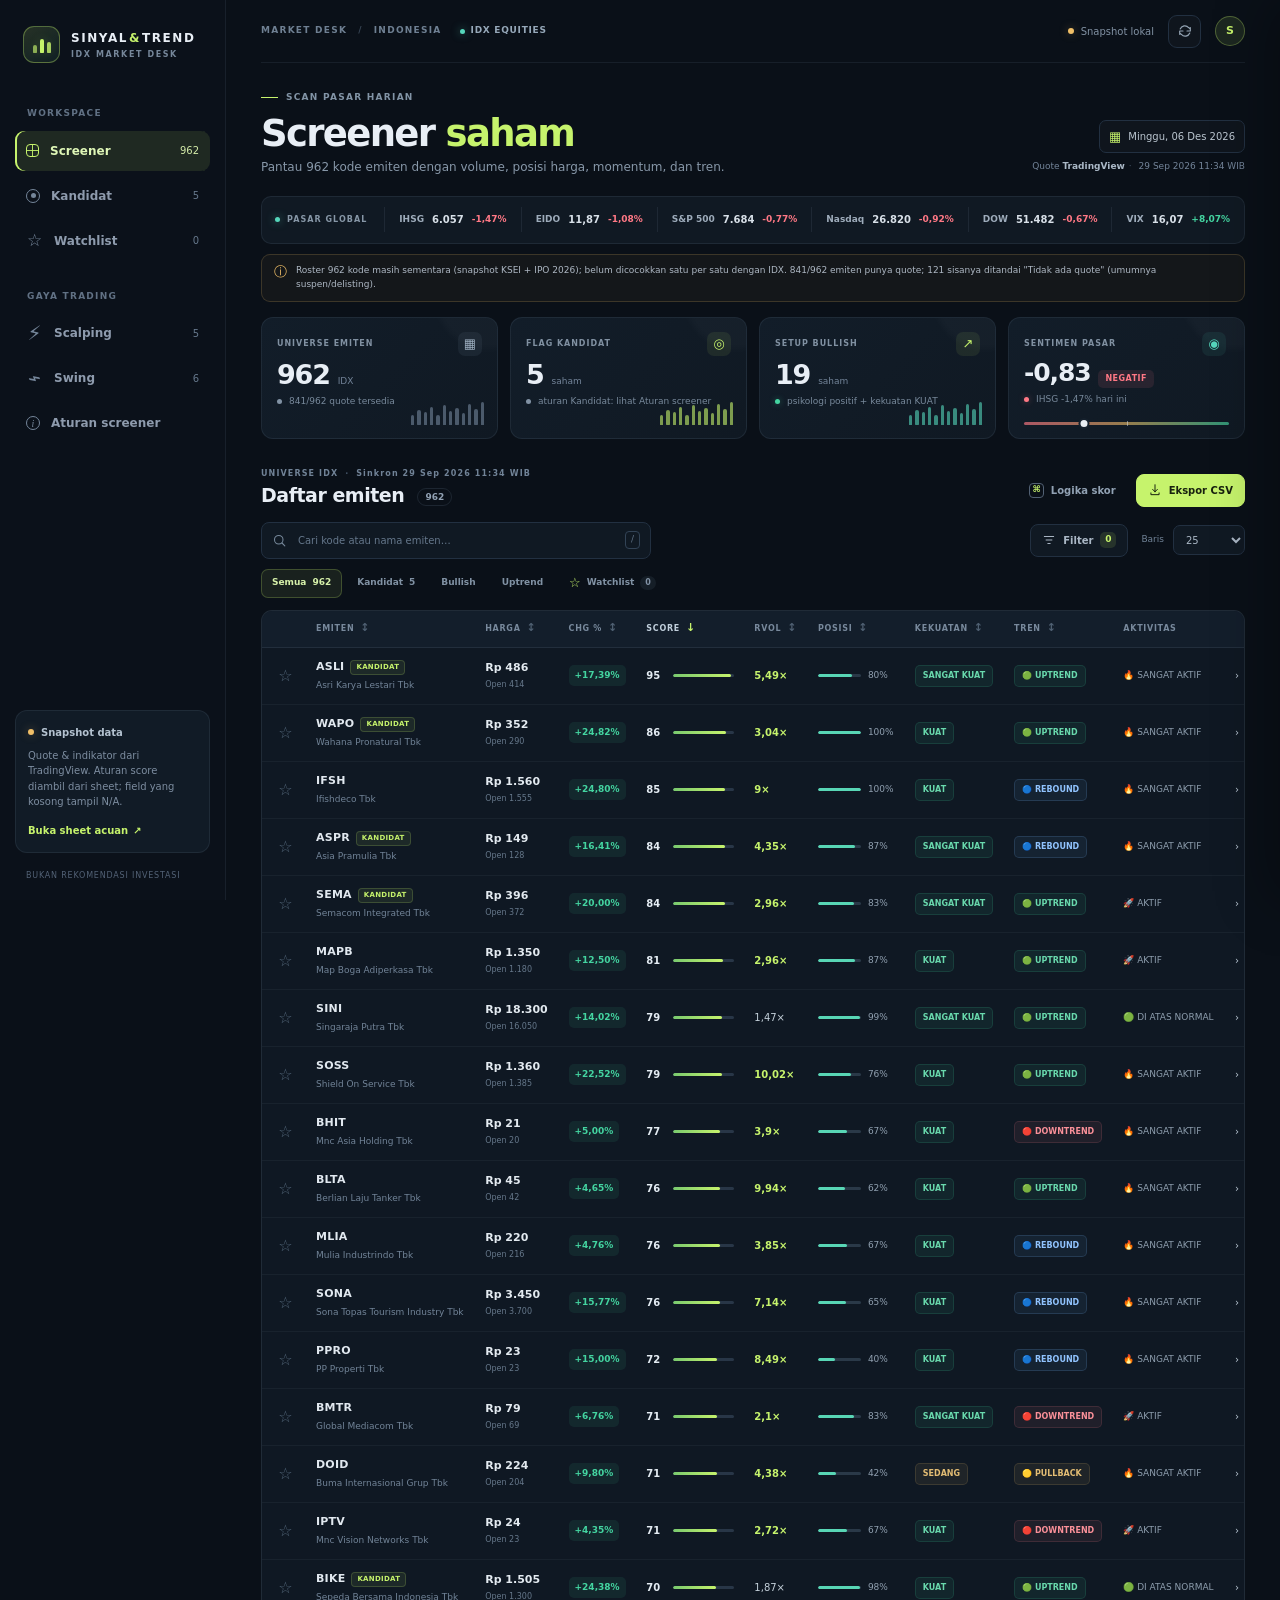
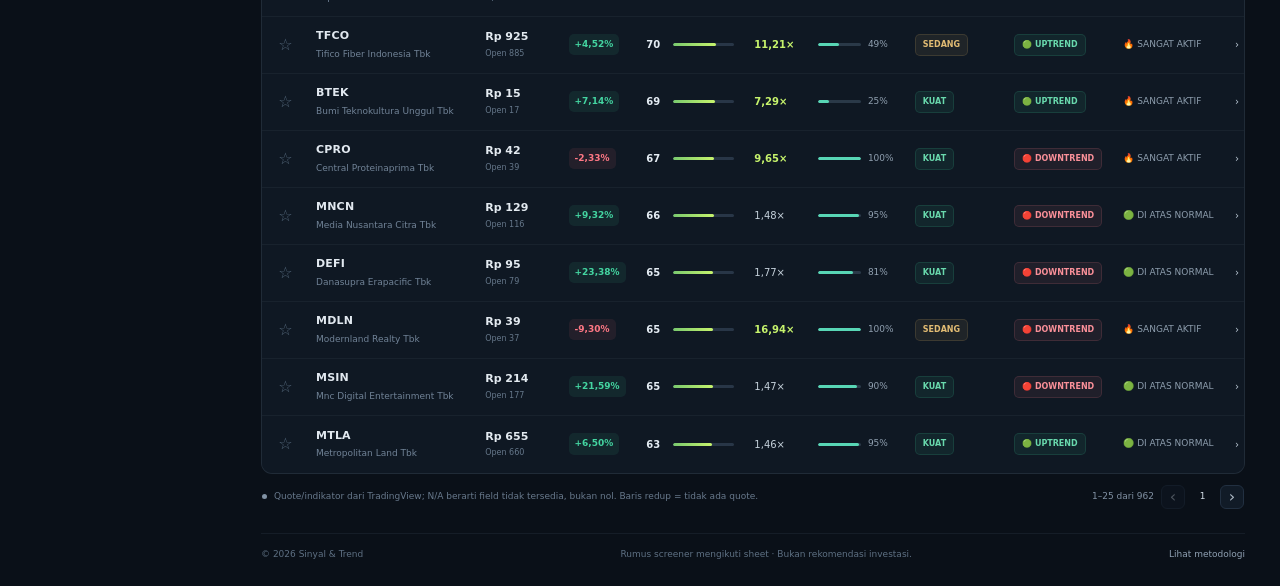
==== commit 901d137d: "Add files via upload" ====
--- a/index.html
+++ b/index.html
@@ -491,13 +491,13 @@
         </button>
       </nav>
 
-      <div class="side-label side-label-spaced">ANALISIS</div>
+      <div class="side-label side-label-spaced">GAYA TRADING</div>
       <nav class="side-nav">
-        <button class="nav-item" data-nav="bullish" type="button">
-          <span class="nav-icon icon-pulse" aria-hidden="true">↗</span><span>Sinyal bullish</span>
+        <button class="nav-item" data-nav="scalping" type="button" title="Momentum intraday, likuid, volume ramai">
+          <span class="nav-icon icon-pulse" aria-hidden="true">⚡</span><span>Scalping</span><span class="nav-count" id="side-scalping">—</span>
         </button>
-        <button class="nav-item" data-nav="uptrend" type="button">
-          <span class="nav-icon icon-trend" aria-hidden="true">⌁</span><span>Tren naik</span>
+        <button class="nav-item" data-nav="swing" type="button" title="Tren naik / koreksi sehat, cocok ditahan beberapa hari">
+          <span class="nav-icon icon-trend" aria-hidden="true">⌁</span><span>Swing</span><span class="nav-count" id="side-swing">—</span>
         </button>
         <button class="nav-item" id="rules-open" type="button">
           <span class="nav-icon icon-info" aria-hidden="true">i</span><span>Aturan screener</span>
@@ -604,9 +604,6 @@
           <button class="filter-tab" id="candidate-tab" data-filter="candidate" type="button" role="tab" aria-selected="false" disabled title="Aturan kandidat historis belum tersedia">Kandidat <span id="tab-candidate-count">N/A</span></button>
           <button class="filter-tab" data-filter="bullish" type="button" role="tab" aria-selected="false">Bullish</button>
           <button class="filter-tab" data-filter="uptrend" type="button" role="tab" aria-selected="false">Uptrend</button>
-          <button class="filter-tab" data-filter="pullback" type="button" role="tab" aria-selected="false">Pullback</button>
-          <button class="filter-tab" data-filter="rebound" type="button" role="tab" aria-selected="false">Rebound</button>
-          <button class="filter-tab" data-filter="downtrend" type="button" role="tab" aria-selected="false">Downtrend</button>
           <button class="filter-tab watch-tab" data-filter="watchlist" type="button" role="tab" aria-selected="false"><span>☆</span> Watchlist <span id="tab-watchlist-count">0</span></button>
         </div>
 
@@ -674,12 +671,14 @@
         <article class="rule-item"><span class="rule-number">04</span><div><h3>Fast Trade</h3><p>Skor gabungan volatilitas (hingga 30 poin), harga di atas open (30 poin), dan RVOL (hingga 40 poin). Skor 80+ ditandai Hot Scalp; 50–79 Aktif Trading; di bawah 50 Skip/Sepi.</p></div></article>
         <article class="rule-item"><span class="rule-number">05</span><div><h3>Tren MA20/50 & valuasi</h3><p>Tren mengikuti cabang formula sheet dengan harga terakhir dan MA20/MA50 TradingView. Valuasi menerapkan ambang P/E yang sama, tetapi median dihitung ulang dari P/E positif yang tersedia di scan—bukan dari 489 baris contoh. Emiten dengan P/E kosong atau negatif diberi label “Rugi / No Data”, sama seperti di sheet.</p></div></article>
         <article class="rule-item"><span class="rule-number">06</span><div><h3>Flag kandidat & dekat high</h3><p>Rumus flag kandidat tidak ada di sheet, jadi aturannya dibuat sendiri: psikologi positif (Akumulasi/Breakout/Bullish) <b>dan</b> kekuatan KUAT, RVOL ≥ 1,5×, posisi harga ≥ 70%, nilai transaksi ≥ Rp1 miliar, dan tren bukan Downtrend. Ini bukan replika kolom historis sheet. “Close dekat high” adalah aturan transparan: posisi harga ≥98% dari rentang low–high hari ini.</p></div></article>
+        <article class="rule-item"><span class="rule-number">07</span><div><h3>Scalping</h3><p>Untuk trading cepat (masuk-keluar di hari yang sama). Syarat: status <b>Hot Scalp</b> (Fast Trade ≥ 80), RVOL ≥ 1,5×, nilai transaksi ≥ Rp5 miliar agar mudah keluar, posisi harga ≥ 60% dari range hari ini, dan naik hari ini tetapi tidak lebih dari 20% (menghindari saham yang sudah ARA/rawan kejar harga).</p></div></article>
+        <article class="rule-item"><span class="rule-number">08</span><div><h3>Swing</h3><p>Untuk hold beberapa hari sampai minggu. Syarat: tren <b>Uptrend</b> dengan harga tidak lebih dari 10% di atas MA20 (tidak mengejar), atau <b>Pullback</b> yang masih di atas MA50 (koreksi sehat). Nilai transaksi ≥ Rp2 miliar, RVOL ≥ 0,8×, psikologi bukan Sell Off/Distribusi/Lemah Sepi, kekuatan bukan Lemah, dan tidak turun lebih dari 3% hari ini. Rebound dan Downtrend tidak dimasukkan.</p></div></article>
       </div>
       <div class="rules-caveat"><span>ⓘ</span><p>Scan TradingView terakhir memuat 845 instrumen; 4 tidak cocok dengan roster sementara dan dikecualikan, sehingga 841/962 kode memiliki quote saat snapshot ini. Cakupan dapat berubah. Data dapat tertunda dan bukan rekomendasi investasi; verifikasi kode/quote dengan sumber resmi sebelum mengambil keputusan.</p></div>
     </div>
   </div>
 
-  <script>window.SCREENER_SNAPSHOT = {"stocks":[{"ticker":"AADI","name":"Adaro Andalan Indonesia Tbk","open":11400.0,"price":11175.0,"low":10725.0,"high":11400.0,"pe":6.3619094746110285,"volatility":0.06293706293706294,"valuation":"💚 Sangat Murah","rvol":0.987213772306747,"position":0.67,"change":-3.87,"score":45,"turnover":127.36,"psychology":"➖ SIDEWAYS","strength":"🟨 SEDANG","activity":"➖ NORMAL","fastTrade":"30 | ⚠️ SKIP / SEPI","fastScore":30,"trend":"🟡 PULLBACK","candidate":false,"closeHigh":false,"volume":11397100.0,"averageVolume30d":11544713.333333334,"sma20":11697.5,"sma50":10344.5,"quoteAvailable":true,"quoteSource":"TradingView","quoteNote":null},{"ticker":"AALI","name":"Astra Agro Lestari Tbk","open":7825.0,"price":7800.0,"low":7675.0,"high":7825.0,"pe":8.034633804053,"volatility":0.019543973941368076,"valuation":"🟢 Murah","rvol":1.1845171476853769,"position":0.83,"change":-0.32,"score":39,"turnover":19.43,"psychology":"➖ SIDEWAYS","strength":"🟨 SEDANG","activity":"➖ NORMAL","fastTrade":"20 | ⚠️ SKIP / SEPI","fastScore":20,"trend":"🟡 PULLBACK","candidate":false,"closeHigh":false,"volume":2490700.0,"averageVolume30d":2102713.333333324,"sma20":8307.500000000011,"sma50":7677.000000000046,"quoteAvailable":true,"quoteSource":"TradingView","quoteNote":null},{"ticker":"ABBA","name":"Mahaka Media Tbk","open":null,"price":null,"low":null,"high":null,"pe":null,"volatility":null,"valuation":null,"rvol":null,"position":null,"change":null,"score":null,"turnover":null,"psychology":null,"strength":null,"activity":null,"fastTrade":null,"fastScore":null,"trend":null,"candidate":null,"closeHigh":null,"volume":null,"averageVolume30d":null,"sma20":null,"sma50":null,"quoteAvailable":false,"quoteSource":null,"quoteNote":"Tidak ada quote di TradingView (kemungkinan suspen, delisting, atau kode belum tercatat)."},{"ticker":"ABDA","name":"Asuransi Bina Dana Arta Tbk","open":4920.0,"price":4920.0,"low":4920.0,"high":4930.0,"pe":null,"volatility":0.0020325203252032522,"valuation":"⚠ Rugi / No Data","rvol":0.15043547110055425,"position":0.0,"change":0.0,"score":2,"turnover":0.01,"psychology":"➖ SIDEWAYS","strength":"🟥 SANGAT LEMAH","activity":"💤 SANGAT SEPI","fastTrade":"0 | ⚠️ SKIP / SEPI","fastScore":0,"trend":"🟢 UPTREND","candidate":false,"closeHigh":false,"volume":1900.0,"averageVolume30d":12630.0,"sma20":4820.500000000002,"sma50":4104.599999999994,"quoteAvailable":true,"quoteSource":"TradingView","quoteNote":null},{"ticker":"ABMM","name":"Abm Investama Tbk","open":2560.0,"price":2570.0,"low":2500.0,"high":2570.0,"pe":5.09152259506784,"volatility":0.028,"valuation":"💚 Sangat Murah","rvol":0.49313690687492606,"position":1.0,"change":0.39,"score":33,"turnover":0.86,"psychology":"🤔 NAIK NO VOLUME","strength":"🟨 SEDANG","activity":"💤 SANGAT SEPI","fastTrade":"45 | ⚠️ SKIP / SEPI","fastScore":45,"trend":"🟡 PULLBACK","candidate":false,"closeHigh":true,"volume":333400.0,"averageVolume30d":676080.0,"sma20":2779.0,"sma50":2687.4,"quoteAvailable":true,"quoteSource":"TradingView","quoteNote":null},{"ticker":"ACES","name":"Aspirasi Hidup Indonesia Tbk","open":342.0,"price":340.0,"low":334.0,"high":342.0,"pe":7.601723355400689,"volatility":0.023952095808383235,"valuation":"💚 Sangat Murah","rvol":0.424852485215502,"position":0.75,"change":-0.58,"score":25,"turnover":2.92,"psychology":"➖ SIDEWAYS","strength":"🟧 LEMAH","activity":"💤 SANGAT SEPI","fastTrade":"15 | ⚠️ SKIP / SEPI","fastScore":15,"trend":"🔴 DOWNTREND","candidate":false,"closeHigh":false,"volume":8577800.0,"averageVolume30d":20190066.666666668,"sma20":349.9,"sma50":353.84,"quoteAvailable":true,"quoteSource":"TradingView","quoteNote":null},{"ticker":"ACRO","name":"Samcro Hyosung Adilestari Tbk","open":50.0,"price":45.0,"low":42.0,"high":51.0,"pe":null,"volatility":0.21428571428571427,"valuation":"⚠ Rugi / No Data","rvol":0.683736697221408,"position":0.33,"change":-8.16,"score":17,"turnover":0.67,"psychology":"➖ SIDEWAYS","strength":"🟥 SANGAT LEMAH","activity":"😴 SEPI","fastTrade":"30 | ⚠️ SKIP / SEPI","fastScore":30,"trend":"🟡 PULLBACK","candidate":false,"closeHigh":false,"volume":14788500.0,"averageVolume30d":21628940.0,"sma20":62.5,"sma50":62.28,"quoteAvailable":true,"quoteSource":"TradingView","quoteNote":null},{"ticker":"ACST","name":"Acset Indonusa Tbk","open":85.0,"price":85.0,"low":85.0,"high":85.0,"pe":null,"volatility":0.0,"valuation":"⚠ Rugi / No Data","rvol":0.2192340462718196,"position":0.0,"change":-5.56,"score":3,"turnover":0.03,"psychology":"💧 LEMAH SEPI","strength":"🟥 SANGAT LEMAH","activity":"💤 SANGAT SEPI","fastTrade":"0 | ⚠️ SKIP / SEPI","fastScore":0,"trend":"🟡 PULLBACK","candidate":false,"closeHigh":false,"volume":334500.0,"averageVolume30d":1525766.6666666667,"sma20":102.35000000000011,"sma50":92.32000000000414,"quoteAvailable":true,"quoteSource":"TradingView","quoteNote":null},{"ticker":"ADCP","name":"Adhi Commuter Properti Tbk","open":null,"price":null,"low":null,"high":null,"pe":null,"volatility":null,"valuation":null,"rvol":null,"position":null,"change":null,"score":null,"turnover":null,"psychology":null,"strength":null,"activity":null,"fastTrade":null,"fastScore":null,"trend":null,"candidate":null,"closeHigh":null,"volume":null,"averageVolume30d":null,"sma20":null,"sma50":null,"quoteAvailable":false,"quoteSource":null,"quoteNote":"Tidak ada quote di TradingView (kemungkinan suspen, delisting, atau kode belum tercatat)."},{"ticker":"ADES","name":"Akasha Wira International Tbk","open":36650.0,"price":35650.0,"low":35000.0,"high":36650.0,"pe":22.013217068968242,"volatility":0.047142857142857146,"valuation":"🟡 Wajar","rvol":1.5649122807017544,"position":0.39,"change":-2.73,"score":31,"turnover":0.79,"psychology":"➖ SIDEWAYS","strength":"🟧 LEMAH","activity":"🟢 DI ATAS NORMAL","fastTrade":"70 | ⚡ AKTIF TRADING","fastScore":70,"trend":"🔵 REBOUND","candidate":false,"closeHigh":false,"volume":22300.0,"averageVolume30d":14250.0,"sma20":32541.25,"sma50":33320.5,"quoteAvailable":true,"quoteSource":"TradingView","quoteNote":null},{"ticker":"ADHI","name":"Adhi Karya (Persero) Tbk","open":null,"price":null,"low":null,"high":null,"pe":null,"volatility":null,"valuation":null,"rvol":null,"position":null,"change":null,"score":null,"turnover":null,"psychology":null,"strength":null,"activity":null,"fastTrade":null,"fastScore":null,"trend":null,"candidate":null,"closeHigh":null,"volume":null,"averageVolume30d":null,"sma20":null,"sma50":null,"quoteAvailable":false,"quoteSource":null,"quoteNote":"Tidak ada quote di TradingView (kemungkinan suspen, delisting, atau kode belum tercatat)."},{"ticker":"ADMF","name":"Adira Dinamika Multi Finance Tbk","open":8650.0,"price":8400.0,"low":8025.0,"high":8650.0,"pe":4.804762480570742,"volatility":0.0778816199376947,"valuation":"💚 Sangat Murah","rvol":2.9753213367609255,"position":0.6,"change":-3.17,"score":55,"turnover":1.62,"psychology":"➖ SIDEWAYS","strength":"🟨 SEDANG","activity":"🚀 AKTIF","fastTrade":"70 | ⚡ AKTIF TRADING","fastScore":70,"trend":"🟡 PULLBACK","candidate":false,"closeHigh":false,"volume":192900.0,"averageVolume30d":64833.333333333336,"sma20":8696.25,"sma50":8618.5,"quoteAvailable":true,"quoteSource":"TradingView","quoteNote":null},{"ticker":"ADMG","name":"Polychem Indonesia Tbk","open":238.0,"price":236.0,"low":230.0,"high":238.0,"pe":20.508007681813048,"volatility":0.034782608695652174,"valuation":"🟡 Wajar","rvol":0.18148293936066626,"position":0.75,"change":-0.84,"score":21,"turnover":0.06,"psychology":"➖ SIDEWAYS","strength":"🟧 LEMAH","activity":"💤 SANGAT SEPI","fastTrade":"30 | ⚠️ SKIP / SEPI","fastScore":30,"trend":"🟡 PULLBACK","candidate":false,"closeHigh":false,"volume":262800.0,"averageVolume30d":1448070.0,"sma20":256.7,"sma50":246.52,"quoteAvailable":true,"quoteSource":"TradingView","quoteNote":null},{"ticker":"ADMR","name":"Alamtri Minerals Indonesia Tbk","open":1530.0,"price":1490.0,"low":1440.0,"high":1535.0,"pe":11.805729978393137,"volatility":0.06597222222222222,"valuation":"🟢 Murah","rvol":0.7373060127801295,"position":0.53,"change":-2.3,"score":29,"turnover":37.84,"psychology":"➖ SIDEWAYS","strength":"🟧 LEMAH","activity":"😴 SEPI","fastTrade":"30 | ⚠️ SKIP / SEPI","fastScore":30,"trend":"🔴 DOWNTREND","candidate":false,"closeHigh":false,"volume":25399300.0,"averageVolume30d":34448790.0,"sma20":1582.25,"sma50":1592.2,"quoteAvailable":true,"quoteSource":"TradingView","quoteNote":null},{"ticker":"ADRO","name":"Alamtri Resources Indonesia Tbk","open":2540.0,"price":2500.0,"low":2420.0,"high":2540.0,"pe":7.335893853724038,"volatility":0.049586776859504134,"valuation":"💚 Sangat Murah","rvol":1.3002079120354362,"position":0.67,"change":-3.47,"score":49,"turnover":148.94,"psychology":"➖ SIDEWAYS","strength":"🟨 SEDANG","activity":"🟢 DI ATAS NORMAL","fastTrade":"50 | ⚡ AKTIF TRADING","fastScore":50,"trend":"🟡 PULLBACK","candidate":false,"closeHigh":false,"volume":59574300.0,"averageVolume30d":45819056.666666664,"sma20":2635.0,"sma50":2590.0,"quoteAvailable":true,"quoteSource":"TradingView","quoteNote":null},{"ticker":"AEGS","name":"Anugerah Spareparts Sejahtera Tbk","open":46.0,"price":46.0,"low":43.0,"high":49.0,"pe":null,"volatility":0.13953488372093023,"valuation":"⚠ Rugi / No Data","rvol":0.4406779901301286,"position":0.5,"change":2.22,"score":27,"turnover":0.19,"psychology":"➖ SIDEWAYS","strength":"🟨 SEDANG","activity":"💤 SANGAT SEPI","fastTrade":"30 | ⚠️ SKIP / SEPI","fastScore":30,"trend":"🟡 PULLBACK","candidate":false,"closeHigh":false,"volume":4144600.0,"averageVolume30d":9405053.333333334,"sma20":48.55,"sma50":45.34,"quoteAvailable":true,"quoteSource":"TradingView","quoteNote":null},{"ticker":"AGAR","name":"Asia Sejahtera Mina Tbk","open":1805.0,"price":1550.0,"low":1525.0,"high":1830.0,"pe":217.583559105521,"volatility":0.2,"valuation":"🔴 Mahal","rvol":0.34338639060982745,"position":0.08,"change":-13.41,"score":7,"turnover":0.94,"psychology":"💧 LEMAH SEPI","strength":"🟥 SANGAT LEMAH","activity":"💤 SANGAT SEPI","fastTrade":"30 | ⚠️ SKIP / SEPI","fastScore":30,"trend":"🟡 PULLBACK","candidate":false,"closeHigh":false,"volume":604700.0,"averageVolume30d":1760990.0,"sma20":1994.25,"sma50":1111.18,"quoteAvailable":true,"quoteSource":"TradingView","quoteNote":null},{"ticker":"AGII","name":"Samator Indo Gas Tbk","open":3390.0,"price":3260.0,"low":3190.0,"high":3390.0,"pe":99.01350957333075,"volatility":0.06269592476489028,"valuation":"🔴 Mahal","rvol":0.35479438610265973,"position":0.35,"change":-3.55,"score":14,"turnover":0.47,"psychology":"➖ SIDEWAYS","strength":"🟥 SANGAT LEMAH","activity":"💤 SANGAT SEPI","fastTrade":"30 | ⚠️ SKIP / SEPI","fastScore":30,"trend":"🟢 UPTREND","candidate":false,"closeHigh":false,"volume":144600.0,"averageVolume30d":407560.0,"sma20":3258.0,"sma50":3057.0,"quoteAvailable":true,"quoteSource":"TradingView","quoteNote":null},{"ticker":"AGRO","name":"Bank Raya Indonesia Tbk","open":134.0,"price":133.0,"low":130.0,"high":135.0,"pe":null,"volatility":0.038461538461538464,"valuation":"⚠ Rugi / No Data","rvol":0.7063387005723982,"position":0.6,"change":-0.75,"score":25,"turnover":0.7,"psychology":"➖ SIDEWAYS","strength":"🟧 LEMAH","activity":"😴 SEPI","fastTrade":"30 | ⚠️ SKIP / SEPI","fastScore":30,"trend":"🔴 DOWNTREND","candidate":false,"closeHigh":false,"volume":5284400.0,"averageVolume30d":7481396.6666666595,"sma20":146.35000000000142,"sma50":147.5799999999998,"quoteAvailable":true,"quoteSource":"TradingView","quoteNote":null},{"ticker":"AGRS","name":"Bank Ibk Indonesia Tbk","open":54.0,"price":56.0,"low":53.0,"high":56.0,"pe":12.261073281807631,"volatility":0.05660377358490566,"valuation":"🟢 Murah","rvol":0.5995453817233932,"position":1.0,"change":1.82,"score":40,"turnover":0.26,"psychology":"🤔 NAIK NO VOLUME","strength":"🟨 SEDANG","activity":"😴 SEPI","fastTrade":"60 | ⚡ AKTIF TRADING","fastScore":60,"trend":"🔴 DOWNTREND","candidate":false,"closeHigh":true,"volume":4702800.0,"averageVolume30d":7843943.333333335,"sma20":59.950000000000124,"sma50":60.739999999999654,"quoteAvailable":true,"quoteSource":"TradingView","quoteNote":null},{"ticker":"AHAP","name":"Asuransi Harta Aman Pratama Tbk","open":91.0,"price":90.0,"low":86.0,"high":93.0,"pe":null,"volatility":0.08139534883720931,"valuation":"⚠ Rugi / No Data","rvol":0.2582661013748491,"position":0.57,"change":-1.1,"score":18,"turnover":1.91,"psychology":"➖ SIDEWAYS","strength":"🟧 LEMAH","activity":"💤 SANGAT SEPI","fastTrade":"30 | ⚠️ SKIP / SEPI","fastScore":30,"trend":"🟢 UPTREND","candidate":false,"closeHigh":false,"volume":21208400.0,"averageVolume30d":82118403.79786424,"sma20":84.28119809999998,"sma50":79.4074407600001,"quoteAvailable":true,"quoteSource":"TradingView","quoteNote":null},{"ticker":"AIMS","name":"Artha Mahiya Investama Tbk","open":450.0,"price":450.0,"low":432.0,"high":470.0,"pe":null,"volatility":0.08796296296296297,"valuation":"⚠ Rugi / No Data","rvol":0.21164208735110607,"position":0.47,"change":0.0,"score":15,"turnover":0.09,"psychology":"➖ SIDEWAYS","strength":"🟥 SANGAT LEMAH","activity":"💤 SANGAT SEPI","fastTrade":"30 | ⚠️ SKIP / SEPI","fastScore":30,"trend":"🟡 PULLBACK","candidate":false,"closeHigh":false,"volume":199000.0,"averageVolume30d":940266.6666666666,"sma20":493.85,"sma50":428.88,"quoteAvailable":true,"quoteSource":"TradingView","quoteNote":null},{"ticker":"AISA","name":"Fks Food Sejahtera Tbk","open":118.0,"price":116.0,"low":112.0,"high":119.0,"pe":12.310435216334673,"volatility":0.0625,"valuation":"🟢 Murah","rvol":0.2665604699735614,"position":0.57,"change":-1.69,"score":18,"turnover":0.64,"psychology":"➖ SIDEWAYS","strength":"🟧 LEMAH","activity":"💤 SANGAT SEPI","fastTrade":"30 | ⚠️ SKIP / SEPI","fastScore":30,"trend":"🟡 PULLBACK","candidate":false,"closeHigh":false,"volume":5512100.0,"averageVolume30d":20678610.00000005,"sma20":118.85000000000187,"sma50":117.79999999999862,"quoteAvailable":true,"quoteSource":"TradingView","quoteNote":null},{"ticker":"AKKU","name":"Anugerah Kagum Karya Utama Tbk","open":39.0,"price":36.0,"low":35.0,"high":40.0,"pe":null,"volatility":0.14285714285714285,"valuation":"⚠ Rugi / No Data","rvol":1.9175641166977087,"position":0.2,"change":-12.2,"score":31,"turnover":0.13,"psychology":"🔻 SELL OFF","strength":"🟧 LEMAH","activity":"🟢 DI ATAS NORMAL","fastTrade":"70 | ⚡ AKTIF TRADING","fastScore":70,"trend":"🔴 DOWNTREND","candidate":false,"closeHigh":false,"volume":3536800.0,"averageVolume30d":1844423.3333333454,"sma20":38.70000000000009,"sma50":38.9599999999999,"quoteAvailable":true,"quoteSource":"TradingView","quoteNote":null},{"ticker":"AKPI","name":"Argha Karya Prima Industry Tbk","open":510.0,"price":505.0,"low":498.0,"high":510.0,"pe":3.566449666448678,"volatility":0.024096385542168676,"valuation":"💚 Sangat Murah","rvol":0.17650720553685098,"position":0.58,"change":-1.94,"score":17,"turnover":0.04,"psychology":"➖ SIDEWAYS","strength":"🟧 LEMAH","activity":"💤 SANGAT SEPI","fastTrade":"15 | ⚠️ SKIP / SEPI","fastScore":15,"trend":"🟡 PULLBACK","candidate":false,"closeHigh":false,"volume":87900.0,"averageVolume30d":497996.6666666667,"sma20":527.25,"sma50":512.5,"quoteAvailable":true,"quoteSource":"TradingView","quoteNote":null},{"ticker":"AKRA","name":"Akr Corporindo Tbk","open":1450.0,"price":1450.0,"low":1405.0,"high":1455.0,"pe":10.539169368085942,"volatility":0.03558718861209965,"valuation":"🟢 Murah","rvol":0.5588601316825199,"position":0.9,"change":-0.68,"score":32,"turnover":14.25,"psychology":"➖ SIDEWAYS","strength":"🟨 SEDANG","activity":"😴 SEPI","fastTrade":"30 | ⚠️ SKIP / SEPI","fastScore":30,"trend":"🟡 PULLBACK","candidate":false,"closeHigh":false,"volume":9825700.0,"averageVolume30d":17581680.00000013,"sma20":1469.4999999999984,"sma50":1440.1000000000008,"quoteAvailable":true,"quoteSource":"TradingView","quoteNote":null},{"ticker":"AKSI","name":"Mineral Sumberdaya Mandiri Tbk","open":374.0,"price":372.0,"low":368.0,"high":384.0,"pe":null,"volatility":0.043478260869565216,"valuation":"⚠ Rugi / No Data","rvol":0.04856366499233116,"position":0.25,"change":-0.53,"score":7,"turnover":0.05,"psychology":"➖ SIDEWAYS","strength":"🟥 SANGAT LEMAH","activity":"💤 SANGAT SEPI","fastTrade":"30 | ⚠️ SKIP / SEPI","fastScore":30,"trend":"🟢 UPTREND","candidate":false,"closeHigh":false,"volume":142800.0,"averageVolume30d":2940470.0,"sma20":345.5,"sma50":277.52,"quoteAvailable":true,"quoteSource":"TradingView","quoteNote":null},{"ticker":"ALDO","name":"Alkindo Naratama Tbk","open":905.0,"price":950.0,"low":905.0,"high":975.0,"pe":28.42549677295808,"volatility":0.07734806629834254,"valuation":"🔴 Mahal","rvol":0.32861939159637304,"position":0.64,"change":-1.04,"score":20,"turnover":0.03,"psychology":"➖ SIDEWAYS","strength":"🟧 LEMAH","activity":"💤 SANGAT SEPI","fastTrade":"60 | ⚡ AKTIF TRADING","fastScore":60,"trend":"🟡 PULLBACK","candidate":false,"closeHigh":false,"volume":32300.0,"averageVolume30d":98289.99999997715,"sma20":951.2499999999998,"sma50":897.5000000000001,"quoteAvailable":true,"quoteSource":"TradingView","quoteNote":null},{"ticker":"ALII","name":"Ancara Logistics Indonesia Tbk","open":695.0,"price":660.0,"low":630.0,"high":695.0,"pe":24.209966436182892,"volatility":0.10317460317460317,"valuation":"🔴 Mahal","rvol":0.2674952715482302,"position":0.46,"change":-5.04,"score":15,"turnover":0.12,"psychology":"➖ SIDEWAYS","strength":"🟥 SANGAT LEMAH","activity":"💤 SANGAT SEPI","fastTrade":"30 | ⚠️ SKIP / SEPI","fastScore":30,"trend":"🔴 DOWNTREND","candidate":false,"closeHigh":false,"volume":181500.0,"averageVolume30d":678516.6666666666,"sma20":747.0,"sma50":763.4,"quoteAvailable":true,"quoteSource":"TradingView","quoteNote":null},{"ticker":"ALKA","name":"Alakasa Industrindo Tbk","open":null,"price":null,"low":null,"high":null,"pe":null,"volatility":null,"valuation":null,"rvol":null,"position":null,"change":null,"score":null,"turnover":null,"psychology":null,"strength":null,"activity":null,"fastTrade":null,"fastScore":null,"trend":null,"candidate":null,"closeHigh":null,"volume":null,"averageVolume30d":null,"sma20":null,"sma50":null,"quoteAvailable":false,"quoteSource":null,"quoteNote":"Tidak ada quote di TradingView (kemungkinan suspen, delisting, atau kode belum tercatat)."},{"ticker":"ALMI","name":"Alumindo Light Metal Industry Tbk","open":null,"price":null,"low":null,"high":null,"pe":null,"volatility":null,"valuation":null,"rvol":null,"position":null,"change":null,"score":null,"turnover":null,"psychology":null,"strength":null,"activity":null,"fastTrade":null,"fastScore":null,"trend":null,"candidate":null,"closeHigh":null,"volume":null,"averageVolume30d":null,"sma20":null,"sma50":null,"quoteAvailable":false,"quoteSource":null,"quoteNote":"Tidak ada quote di TradingView (kemungkinan suspen, delisting, atau kode belum tercatat)."},{"ticker":"ALTO","name":"Tri Banyan Tirta Tbk","open":null,"price":null,"low":null,"high":null,"pe":null,"volatility":null,"valuation":null,"rvol":null,"position":null,"change":null,"score":null,"turnover":null,"psychology":null,"strength":null,"activity":null,"fastTrade":null,"fastScore":null,"trend":null,"candidate":null,"closeHigh":null,"volume":null,"averageVolume30d":null,"sma20":null,"sma50":null,"quoteAvailable":false,"quoteSource":null,"quoteNote":"Tidak ada quote di TradingView (kemungkinan suspen, delisting, atau kode belum tercatat)."},{"ticker":"AMAG","name":"Asuransi Multi Artha Guna Tbk","open":386.0,"price":384.0,"low":384.0,"high":386.0,"pe":7.623449253437997,"volatility":0.005208333333333333,"valuation":"💚 Sangat Murah","rvol":0.04415625745882728,"position":0.0,"change":-1.03,"score":1,"turnover":0.0,"psychology":"💧 LEMAH SEPI","strength":"🟥 SANGAT LEMAH","activity":"💤 SANGAT SEPI","fastTrade":"0 | ⚠️ SKIP / SEPI","fastScore":0,"trend":"🔴 DOWNTREND","candidate":false,"closeHigh":false,"volume":3700.0,"averageVolume30d":83793.33333333333,"sma20":387.7,"sma50":388.12,"quoteAvailable":true,"quoteSource":"TradingView","quoteNote":null},{"ticker":"AMAN","name":"Makmur Berkah Amanda Tbk","open":191.0,"price":194.0,"low":182.0,"high":202.0,"pe":16.304439177718386,"volatility":0.10989010989010989,"valuation":"🟡 Wajar","rvol":0.6345995423340961,"position":0.6,"change":0.52,"score":26,"turnover":0.04,"psychology":"➖ SIDEWAYS","strength":"🟧 LEMAH","activity":"😴 SEPI","fastTrade":"60 | ⚡ AKTIF TRADING","fastScore":60,"trend":"🔴 DOWNTREND","candidate":false,"closeHigh":false,"volume":231100.0,"averageVolume30d":364166.6666666667,"sma20":221.05,"sma50":235.9,"quoteAvailable":true,"quoteSource":"TradingView","quoteNote":null},{"ticker":"AMAR","name":"Bank Amar Indonesia Tbk","open":224.0,"price":222.0,"low":220.0,"high":226.0,"pe":14.531839128613322,"volatility":0.02727272727272727,"valuation":"🟡 Wajar","rvol":0.27143772229995555,"position":0.33,"change":-1.77,"score":12,"turnover":0.05,"psychology":"➖ SIDEWAYS","strength":"🟥 SANGAT LEMAH","activity":"💤 SANGAT SEPI","fastTrade":"15 | ⚠️ SKIP / SEPI","fastScore":15,"trend":"🟡 PULLBACK","candidate":false,"closeHigh":false,"volume":214700.0,"averageVolume30d":790973.3333333205,"sma20":232.80000000000018,"sma50":225.16,"quoteAvailable":true,"quoteSource":"TradingView","quoteNote":null},{"ticker":"AMFG","name":"Asahimas Flat Glass Tbk","open":3170.0,"price":3200.0,"low":3150.0,"high":3200.0,"pe":12.301262532391723,"volatility":0.015873015873015872,"valuation":"🟢 Murah","rvol":0.7323076923076923,"position":1.0,"change":0.63,"score":37,"turnover":0.04,"psychology":"🤔 NAIK NO VOLUME","strength":"🟨 SEDANG","activity":"😴 SEPI","fastTrade":"30 | ⚠️ SKIP / SEPI","fastScore":30,"trend":"🔴 DOWNTREND","candidate":false,"closeHigh":true,"volume":11900.0,"averageVolume30d":16250.0,"sma20":3279.5,"sma50":3279.6,"quoteAvailable":true,"quoteSource":"TradingView","quoteNote":null},{"ticker":"AMIN","name":"Ateliers Mecaniques D`Indonesie Tbk","open":256.0,"price":264.0,"low":256.0,"high":274.0,"pe":8.976477548605587,"volatility":0.0703125,"valuation":"🟢 Murah","rvol":0.22276199008099598,"position":0.44,"change":3.13,"score":26,"turnover":0.02,"psychology":"➖ SIDEWAYS","strength":"🟧 LEMAH","activity":"💤 SANGAT SEPI","fastTrade":"60 | ⚡ AKTIF TRADING","fastScore":60,"trend":"🟢 UPTREND","candidate":false,"closeHigh":false,"volume":80400.0,"averageVolume30d":360923.3333333333,"sma20":251.7,"sma50":246.96,"quoteAvailable":true,"quoteSource":"TradingView","quoteNote":null},{"ticker":"AMMN","name":"Amman Mineral Internasional Tbk","open":4520.0,"price":4490.0,"low":4350.0,"high":4530.0,"pe":21.33768767898233,"volatility":0.041379310344827586,"valuation":"🟡 Wajar","rvol":0.5413349220498316,"position":0.78,"change":-0.88,"score":42,"turnover":188.28,"psychology":"➖ SIDEWAYS","strength":"🟨 SEDANG","activity":"😴 SEPI","fastTrade":"30 | ⚠️ SKIP / SEPI","fastScore":30,"trend":"🟡 PULLBACK","candidate":false,"closeHigh":false,"volume":41933400.0,"averageVolume30d":77462950.0,"sma20":4717.0,"sma50":4441.4,"quoteAvailable":true,"quoteSource":"TradingView","quoteNote":null},{"ticker":"AMMS","name":"Agung Menjangan Mas Tbk","open":208.0,"price":204.0,"low":204.0,"high":208.0,"pe":null,"volatility":0.0196078431372549,"valuation":"⚠ Rugi / No Data","rvol":0.01551546768454131,"position":0.0,"change":-0.97,"score":0,"turnover":0.0,"psychology":"➖ SIDEWAYS","strength":"🟥 SANGAT LEMAH","activity":"💤 SANGAT SEPI","fastTrade":"0 | ⚠️ SKIP / SEPI","fastScore":0,"trend":"🔴 DOWNTREND","candidate":false,"closeHigh":false,"volume":18400.0,"averageVolume30d":1185913.3333333333,"sma20":213.9,"sma50":224.52,"quoteAvailable":true,"quoteSource":"TradingView","quoteNote":null},{"ticker":"AMOR","name":"Ashmore Asset Management Indonesia Tbk","open":354.0,"price":352.0,"low":350.0,"high":358.0,"pe":9.154817852935134,"volatility":0.022857142857142857,"valuation":"🟢 Murah","rvol":0.2722611102067394,"position":0.25,"change":-0.56,"score":10,"turnover":0.02,"psychology":"➖ SIDEWAYS","strength":"🟥 SANGAT LEMAH","activity":"💤 SANGAT SEPI","fastTrade":"15 | ⚠️ SKIP / SEPI","fastScore":15,"trend":"🟡 PULLBACK","candidate":false,"closeHigh":false,"volume":44600.0,"averageVolume30d":163813.33333333334,"sma20":365.4,"sma50":358.6,"quoteAvailable":true,"quoteSource":"TradingView","quoteNote":null},{"ticker":"AMRT","name":"Sumber Alfaria Trijaya Tbk","open":1325.0,"price":1320.0,"low":1315.0,"high":1335.0,"pe":15.345678854468323,"volatility":0.015209125475285171,"valuation":"🟡 Wajar","rvol":0.40145540481263664,"position":0.25,"change":-0.75,"score":14,"turnover":17.63,"psychology":"➖ SIDEWAYS","strength":"🟧 LEMAH","activity":"💤 SANGAT SEPI","fastTrade":"0 | ⚠️ SKIP / SEPI","fastScore":0,"trend":"🔵 REBOUND","candidate":false,"closeHigh":false,"volume":13359000.0,"averageVolume30d":33276423.333333332,"sma20":1305.0,"sma50":1344.1,"quoteAvailable":true,"quoteSource":"TradingView","quoteNote":null},{"ticker":"ANDI","name":"Andira Agro Tbk","open":26.0,"price":25.0,"low":25.0,"high":28.0,"pe":null,"volatility":0.12,"valuation":"⚠ Rugi / No Data","rvol":2.9790410435646835,"position":0.0,"change":-13.79,"score":40,"turnover":1.52,"psychology":"🔻 SELL OFF","strength":"🟧 LEMAH","activity":"🚀 AKTIF","fastTrade":"70 | ⚡ AKTIF TRADING","fastScore":70,"trend":"🟢 UPTREND","candidate":false,"closeHigh":false,"volume":60988100.0,"averageVolume30d":20472393.333333332,"sma20":21.19999999999945,"sma50":18.960000000000242,"quoteAvailable":true,"quoteSource":"TradingView","quoteNote":null},{"ticker":"ANJT","name":"Austindo Nusantara Jaya Tbk","open":1525.0,"price":1560.0,"low":1515.0,"high":1565.0,"pe":null,"volatility":0.033003300330033,"valuation":"⚠ Rugi / No Data","rvol":0.3373738789237668,"position":0.9,"change":0.65,"score":30,"turnover":0.05,"psychology":"🤔 NAIK NO VOLUME","strength":"🟨 SEDANG","activity":"💤 SANGAT SEPI","fastTrade":"60 | ⚡ AKTIF TRADING","fastScore":60,"trend":"🟡 PULLBACK","candidate":false,"closeHigh":false,"volume":32100.0,"averageVolume30d":95146.66666666667,"sma20":1587.5,"sma50":1542.1,"quoteAvailable":true,"quoteSource":"TradingView","quoteNote":null},{"ticker":"ANTM","name":"Aneka Tambang Tbk","open":3100.0,"price":3130.0,"low":3030.0,"high":3150.0,"pe":8.450271502093804,"volatility":0.039603960396039604,"valuation":"🟢 Murah","rvol":0.3714253075067352,"position":0.83,"change":0.97,"score":45,"turnover":124.9,"psychology":"🤔 NAIK NO VOLUME","strength":"🟩🟩 KUAT","activity":"💤 SANGAT SEPI","fastTrade":"60 | ⚡ AKTIF TRADING","fastScore":60,"trend":"🟡 PULLBACK","candidate":false,"closeHigh":false,"volume":39904900.0,"averageVolume30d":107437213.33333322,"sma20":3195.9999999999964,"sma50":3107.6000000000045,"quoteAvailable":true,"quoteSource":"TradingView","quoteNote":null},{"ticker":"APEX","name":"Apexindo Pratama Duta Tbk","open":173.0,"price":173.0,"low":165.0,"high":174.0,"pe":6.14084906999858,"volatility":0.05454545454545454,"valuation":"💚 Sangat Murah","rvol":0.20999042010220384,"position":0.89,"change":-0.57,"score":25,"turnover":0.93,"psychology":"➖ SIDEWAYS","strength":"🟧 LEMAH","activity":"💤 SANGAT SEPI","fastTrade":"30 | ⚠️ SKIP / SEPI","fastScore":30,"trend":"🟡 PULLBACK","candidate":false,"closeHigh":false,"volume":5363800.0,"averageVolume30d":25543070.0,"sma20":192.75000000000153,"sma50":178.30000000000086,"quoteAvailable":true,"quoteSource":"TradingView","quoteNote":null},{"ticker":"APIC","name":"Pacific Strategic Financial Tbk","open":400.0,"price":396.0,"low":390.0,"high":406.0,"pe":45.01585785901851,"volatility":0.041025641025641026,"valuation":"🔴 Mahal","rvol":0.009451595183357425,"position":0.37,"change":-1.0,"score":9,"turnover":0.08,"psychology":"➖ SIDEWAYS","strength":"🟥 SANGAT LEMAH","activity":"💤 SANGAT SEPI","fastTrade":"30 | ⚠️ SKIP / SEPI","fastScore":30,"trend":"🔴 DOWNTREND","candidate":false,"closeHigh":false,"volume":213700.0,"averageVolume30d":22609939.99999996,"sma20":445.5500000000003,"sma50":536.3200000000004,"quoteAvailable":true,"quoteSource":"TradingView","quoteNote":null},{"ticker":"APII","name":"Arita Prima Indonesia Tbk","open":195.0,"price":191.0,"low":190.0,"high":204.0,"pe":34.025724160045606,"volatility":0.07368421052631578,"valuation":"🔴 Mahal","rvol":0.6193478245522382,"position":0.07,"change":-2.05,"score":10,"turnover":0.17,"psychology":"💧 LEMAH SEPI","strength":"🟥 SANGAT LEMAH","activity":"😴 SEPI","fastTrade":"30 | ⚠️ SKIP / SEPI","fastScore":30,"trend":"🟡 PULLBACK","candidate":false,"closeHigh":false,"volume":877300.0,"averageVolume30d":1416490.0,"sma20":195.1,"sma50":190.46,"quoteAvailable":true,"quoteSource":"TradingView","quoteNote":null},{"ticker":"APLI","name":"Asiaplast Industries Tbk","open":272.0,"price":272.0,"low":268.0,"high":272.0,"pe":25.42103590721322,"volatility":0.014925373134328358,"valuation":"🔴 Mahal","rvol":0.02723033882499223,"position":1.0,"change":0.0,"score":25,"turnover":0.0,"psychology":"➖ SIDEWAYS","strength":"🟧 LEMAH","activity":"💤 SANGAT SEPI","fastTrade":"0 | ⚠️ SKIP / SEPI","fastScore":0,"trend":"🟡 PULLBACK","candidate":false,"closeHigh":true,"volume":14600.0,"averageVolume30d":536166.6666666666,"sma20":279.4,"sma50":265.8,"quoteAvailable":true,"quoteSource":"TradingView","quoteNote":null},{"ticker":"APLN","name":"Agung Podomoro Land Tbk","open":109.0,"price":111.0,"low":107.0,"high":113.0,"pe":6.200597715275257,"volatility":0.056074766355140186,"valuation":"💚 Sangat Murah","rvol":0.24530468417582246,"position":0.67,"change":1.83,"score":28,"turnover":1.77,"psychology":"➖ SIDEWAYS","strength":"🟧 LEMAH","activity":"💤 SANGAT SEPI","fastTrade":"60 | ⚡ AKTIF TRADING","fastScore":60,"trend":"🔴 DOWNTREND","candidate":false,"closeHigh":false,"volume":15942600.0,"averageVolume30d":64991013.333333336,"sma20":126.2,"sma50":129.38,"quoteAvailable":true,"quoteSource":"TradingView","quoteNote":null},{"ticker":"ARCI","name":"Archi Indonesia Tbk","open":1230.0,"price":1225.0,"low":1180.0,"high":1230.0,"pe":12.336068751680475,"volatility":0.0423728813559322,"valuation":"🟢 Murah","rvol":0.31864105274669197,"position":0.9,"change":-2.0,"score":29,"turnover":17.85,"psychology":"➖ SIDEWAYS","strength":"🟨 SEDANG","activity":"💤 SANGAT SEPI","fastTrade":"30 | ⚠️ SKIP / SEPI","fastScore":30,"trend":"🟡 PULLBACK","candidate":false,"closeHigh":false,"volume":14568800.0,"averageVolume30d":45721666.666666664,"sma20":1316.5,"sma50":1252.8,"quoteAvailable":true,"quoteSource":"TradingView","quoteNote":null},{"ticker":"AREA","name":"Dunia Virtual Online Tbk","open":310.0,"price":310.0,"low":296.0,"high":314.0,"pe":97.21220483552322,"volatility":0.060810810810810814,"valuation":"🔴 Mahal","rvol":0.19234788509175021,"position":0.78,"change":-2.52,"score":22,"turnover":0.21,"psychology":"➖ SIDEWAYS","strength":"🟧 LEMAH","activity":"💤 SANGAT SEPI","fastTrade":"30 | ⚠️ SKIP / SEPI","fastScore":30,"trend":"🟡 PULLBACK","candidate":false,"closeHigh":false,"volume":684100.0,"averageVolume30d":3556576.6666666665,"sma20":326.0,"sma50":306.24,"quoteAvailable":true,"quoteSource":"TradingView","quoteNote":null},{"ticker":"ARGO","name":"Argo Pantes Tbk","open":1250.0,"price":1270.0,"low":1220.0,"high":1275.0,"pe":154.36975811352863,"volatility":0.045081967213114756,"valuation":"🔴 Mahal","rvol":0.42533858335857383,"position":0.91,"change":0.4,"score":30,"turnover":0.12,"psychology":"🤔 NAIK NO VOLUME","strength":"🟨 SEDANG","activity":"💤 SANGAT SEPI","fastTrade":"60 | ⚡ AKTIF TRADING","fastScore":60,"trend":"🟢 UPTREND","candidate":false,"closeHigh":false,"volume":98300.0,"averageVolume30d":231110.0,"sma20":1187.25,"sma50":1167.3,"quoteAvailable":true,"quoteSource":"TradingView","quoteNote":null},{"ticker":"ARII","name":"Atlas Resources Tbk","open":316.0,"price":326.0,"low":314.0,"high":330.0,"pe":15.264030265856332,"volatility":0.050955414012738856,"valuation":"🟡 Wajar","rvol":0.11604704893929847,"position":0.75,"change":-1.21,"score":20,"turnover":0.01,"psychology":"➖ SIDEWAYS","strength":"🟧 LEMAH","activity":"💤 SANGAT SEPI","fastTrade":"60 | ⚡ AKTIF TRADING","fastScore":60,"trend":"🟢 UPTREND","candidate":false,"closeHigh":false,"volume":44200.0,"averageVolume30d":380880.0,"sma20":309.4,"sma50":292.16,"quoteAvailable":true,"quoteSource":"TradingView","quoteNote":null},{"ticker":"ARKA","name":"Arkha Jayanti Persada Tbk","open":null,"price":null,"low":null,"high":null,"pe":null,"volatility":null,"valuation":null,"rvol":null,"position":null,"change":null,"score":null,"turnover":null,"psychology":null,"strength":null,"activity":null,"fastTrade":null,"fastScore":null,"trend":null,"candidate":null,"closeHigh":null,"volume":null,"averageVolume30d":null,"sma20":null,"sma50":null,"quoteAvailable":false,"quoteSource":null,"quoteNote":"Tidak ada quote di TradingView (kemungkinan suspen, delisting, atau kode belum tercatat)."},{"ticker":"ARKO","name":"Arkora Hydro Tbk","open":3360.0,"price":3190.0,"low":3000.0,"high":3370.0,"pe":146.7165840331883,"volatility":0.12333333333333334,"valuation":"🔴 Mahal","rvol":0.8917338347319959,"position":0.51,"change":-7.54,"score":27,"turnover":13.72,"psychology":"➖ SIDEWAYS","strength":"🟧 LEMAH","activity":"➖ NORMAL","fastTrade":"30 | ⚠️ SKIP / SEPI","fastScore":30,"trend":"🔴 DOWNTREND","candidate":false,"closeHigh":false,"volume":4300000.0,"averageVolume30d":4822066.666666667,"sma20":4242.0,"sma50":4712.4,"quoteAvailable":true,"quoteSource":"TradingView","quoteNote":null},{"ticker":"ARMY","name":"Armidian Karyatama Tbk","open":null,"price":null,"low":null,"high":null,"pe":null,"volatility":null,"valuation":null,"rvol":null,"position":null,"change":null,"score":null,"turnover":null,"psychology":null,"strength":null,"activity":null,"fastTrade":null,"fastScore":null,"trend":null,"candidate":null,"closeHigh":null,"volume":null,"averageVolume30d":null,"sma20":null,"sma50":null,"quoteAvailable":false,"quoteSource":null,"quoteNote":"Tidak ada quote di TradingView (kemungkinan suspen, delisting, atau kode belum tercatat)."},{"ticker":"ARNA","name":"Arwana Citramulia Tbk","open":525.0,"price":520.0,"low":510.0,"high":525.0,"pe":8.67208672086721,"volatility":0.029411764705882353,"valuation":"🟢 Murah","rvol":0.330616839554142,"position":0.67,"change":-0.95,"score":21,"turnover":0.71,"psychology":"➖ SIDEWAYS","strength":"🟧 LEMAH","activity":"💤 SANGAT SEPI","fastTrade":"15 | ⚠️ SKIP / SEPI","fastScore":15,"trend":"🟢 UPTREND","candidate":false,"closeHigh":false,"volume":1356900.0,"averageVolume30d":4104146.6666666665,"sma20":513.15,"sma50":500.08,"quoteAvailable":true,"quoteSource":"TradingView","quoteNote":null},{"ticker":"ARTA","name":"Arthavest Tbk","open":2070.0,"price":2070.0,"low":2070.0,"high":2070.0,"pe":null,"volatility":0.0,"valuation":"⚠ Rugi / No Data","rvol":0.017605633802816902,"position":0.0,"change":0.0,"score":0,"turnover":0.0,"psychology":"➖ SIDEWAYS","strength":"🟥 SANGAT LEMAH","activity":"💤 SANGAT SEPI","fastTrade":"0 | ⚠️ SKIP / SEPI","fastScore":0,"trend":"🔴 DOWNTREND","candidate":false,"closeHigh":false,"volume":100.0,"averageVolume30d":5680.0,"sma20":2218.4999999999995,"sma50":2331.199999999999,"quoteAvailable":true,"quoteSource":"TradingView","quoteNote":null},{"ticker":"ARTI","name":"Ratu Prabu Energi Tbk","open":null,"price":null,"low":null,"high":null,"pe":null,"volatility":null,"valuation":null,"rvol":null,"position":null,"change":null,"score":null,"turnover":null,"psychology":null,"strength":null,"activity":null,"fastTrade":null,"fastScore":null,"trend":null,"candidate":null,"closeHigh":null,"volume":null,"averageVolume30d":null,"sma20":null,"sma50":null,"quoteAvailable":false,"quoteSource":null,"quoteNote":"Tidak ada quote di TradingView (kemungkinan suspen, delisting, atau kode belum tercatat)."},{"ticker":"ARTO","name":"Bank Jago Tbk","open":830.0,"price":810.0,"low":805.0,"high":835.0,"pe":33.91462725312454,"volatility":0.037267080745341616,"valuation":"🔴 Mahal","rvol":0.37549373071801756,"position":0.17,"change":-2.41,"score":10,"turnover":7.06,"psychology":"💧 LEMAH SEPI","strength":"🟥 SANGAT LEMAH","activity":"💤 SANGAT SEPI","fastTrade":"30 | ⚠️ SKIP / SEPI","fastScore":30,"trend":"🔴 DOWNTREND","candidate":false,"closeHigh":false,"volume":8719400.0,"averageVolume30d":23221160.0,"sma20":945.0000000000018,"sma50":1089.299999999988,"quoteAvailable":true,"quoteSource":"TradingView","quoteNote":null},{"ticker":"ASBI","name":"Asuransi Bintang Tbk","open":392.0,"price":392.0,"low":392.0,"high":392.0,"pe":7.204213729908147,"volatility":0.0,"valuation":"💚 Sangat Murah","rvol":0.006774914748989408,"position":0.0,"change":0.0,"score":0,"turnover":0.0,"psychology":"➖ SIDEWAYS","strength":"🟥 SANGAT LEMAH","activity":"💤 SANGAT SEPI","fastTrade":"0 | ⚠️ SKIP / SEPI","fastScore":0,"trend":"🔴 DOWNTREND","candidate":false,"closeHigh":false,"volume":1000.0,"averageVolume30d":147603.33333333334,"sma20":398.70000000000067,"sma50":409.96000000000026,"quoteAvailable":true,"quoteSource":"TradingView","quoteNote":null},{"ticker":"ASDM","name":"Asuransi Dayin Mitra Tbk","open":500.0,"price":505.0,"low":500.0,"high":505.0,"pe":null,"volatility":0.01,"valuation":"⚠ Rugi / No Data","rvol":0.01907911472907657,"position":1.0,"change":1.0,"score":29,"turnover":0.0,"psychology":"🤔 NAIK NO VOLUME","strength":"🟨 SEDANG","activity":"💤 SANGAT SEPI","fastTrade":"30 | ⚠️ SKIP / SEPI","fastScore":30,"trend":"🟡 PULLBACK","candidate":false,"closeHigh":true,"volume":500.0,"averageVolume30d":26206.666666666668,"sma20":514.5,"sma50":513.06,"quoteAvailable":true,"quoteSource":"TradingView","quoteNote":null},{"ticker":"ASGR","name":"Astra Graphia Tbk","open":2090.0,"price":2120.0,"low":2040.0,"high":2130.0,"pe":9.441415571031955,"volatility":0.04411764705882353,"valuation":"🟢 Murah","rvol":0.4525509291737163,"position":0.89,"change":1.44,"score":34,"turnover":1.39,"psychology":"🤔 NAIK NO VOLUME","strength":"🟨 SEDANG","activity":"💤 SANGAT SEPI","fastTrade":"60 | ⚡ AKTIF TRADING","fastScore":60,"trend":"🟡 PULLBACK","candidate":false,"closeHigh":false,"volume":658000.0,"averageVolume30d":1453980.0,"sma20":2128.0,"sma50":1978.3,"quoteAvailable":true,"quoteSource":"TradingView","quoteNote":null},{"ticker":"ASHA","name":"Cilacap Samudera Fishing Industry Tbk","open":37.0,"price":37.0,"low":37.0,"high":37.0,"pe":null,"volatility":0.0,"valuation":"⚠ Rugi / No Data","rvol":0.33262908542610614,"position":0.0,"change":-13.95,"score":4,"turnover":0.33,"psychology":"💧 LEMAH SEPI","strength":"🟥 SANGAT LEMAH","activity":"💤 SANGAT SEPI","fastTrade":"0 | ⚠️ SKIP / SEPI","fastScore":0,"trend":"🔴 DOWNTREND","candidate":false,"closeHigh":false,"volume":8896900.0,"averageVolume30d":26747210.0,"sma20":53.7,"sma50":56.56,"quoteAvailable":true,"quoteSource":"TradingView","quoteNote":null},{"ticker":"ASII","name":"Astra International Tbk","open":4670.0,"price":4680.0,"low":4620.0,"high":4690.0,"pe":6.322103898914421,"volatility":0.015151515151515152,"valuation":"💚 Sangat Murah","rvol":0.41244269090961755,"position":0.86,"change":0.21,"score":40,"turnover":83.44,"psychology":"🤔 NAIK NO VOLUME","strength":"🟩🟩 KUAT","activity":"💤 SANGAT SEPI","fastTrade":"30 | ⚠️ SKIP / SEPI","fastScore":30,"trend":"🔴 DOWNTREND","candidate":false,"closeHigh":false,"volume":17828300.0,"averageVolume30d":43226126.666666724,"sma20":4842.999999999987,"sma50":4894.200000000008,"quoteAvailable":true,"quoteSource":"TradingView","quoteNote":null},{"ticker":"ASJT","name":"Asuransi Jasa Tania Tbk","open":165.0,"price":158.0,"low":157.0,"high":165.0,"pe":null,"volatility":0.050955414012738856,"valuation":"⚠ Rugi / No Data","rvol":0.6664022213407452,"position":0.12,"change":-1.86,"score":12,"turnover":0.05,"psychology":"💧 LEMAH SEPI","strength":"🟥 SANGAT LEMAH","activity":"😴 SEPI","fastTrade":"30 | ⚠️ SKIP / SEPI","fastScore":30,"trend":"🟡 PULLBACK","candidate":false,"closeHigh":false,"volume":319200.0,"averageVolume30d":478989.99999999464,"sma20":161.34999999999988,"sma50":159.11999999999983,"quoteAvailable":true,"quoteSource":"TradingView","quoteNote":null},{"ticker":"ASLC","name":"Autopedia Sukses Lestari Tbk","open":57.0,"price":59.0,"low":53.0,"high":61.0,"pe":23.49755067903939,"volatility":0.1509433962264151,"valuation":"🟡 Wajar","rvol":0.6255074812832931,"position":0.75,"change":3.51,"score":41,"turnover":0.96,"psychology":"➖ SIDEWAYS","strength":"🟨 SEDANG","activity":"😴 SEPI","fastTrade":"60 | ⚡ AKTIF TRADING","fastScore":60,"trend":"🟡 PULLBACK","candidate":false,"closeHigh":false,"volume":16218600.0,"averageVolume30d":25928706.666666668,"sma20":66.4,"sma50":65.1,"quoteAvailable":true,"quoteSource":"TradingView","quoteNote":null},{"ticker":"ASLI","name":"Asri Karya Lestari Tbk","open":414.0,"price":486.0,"low":408.0,"high":505.0,"pe":null,"volatility":0.23774509803921567,"valuation":"⚠ Rugi / No Data","rvol":5.490713789303969,"position":0.8,"change":17.39,"score":95,"turnover":332.73,"psychology":"🔥 SUPER BULLISH","strength":"🟩🟩🟩 SANGAT KUAT","activity":"🔥 SANGAT AKTIF","fastTrade":"100 | 🔥 HOT SCALP (LIAR & VOLUME BESAR)","fastScore":100,"trend":"🟢 UPTREND","candidate":true,"closeHigh":false,"volume":684639500.0,"averageVolume30d":124690436.66666667,"sma20":371.1,"sma50":272.36,"quoteAvailable":true,"quoteSource":"TradingView","quoteNote":null},{"ticker":"ASMI","name":"Asuransi Maximus Graha Persada Tbk","open":19.0,"price":18.0,"low":17.0,"high":19.0,"pe":null,"volatility":0.11764705882352941,"valuation":"⚠ Rugi / No Data","rvol":2.43825668562146,"position":0.5,"change":-5.26,"score":45,"turnover":1.02,"psychology":"➖ SIDEWAYS","strength":"🟨 SEDANG","activity":"🚀 AKTIF","fastTrade":"70 | ⚡ AKTIF TRADING","fastScore":70,"trend":"🔵 REBOUND","candidate":false,"closeHigh":false,"volume":56796800.0,"averageVolume30d":23294020.0,"sma20":15.950000000001626,"sma50":16.599999999998513,"quoteAvailable":true,"quoteSource":"TradingView","quoteNote":null},{"ticker":"ASPI","name":"Andalan Sakti Primaindo Tbk","open":710.0,"price":695.0,"low":660.0,"high":765.0,"pe":null,"volatility":0.1590909090909091,"valuation":"⚠ Rugi / No Data","rvol":0.47771373865883937,"position":0.33,"change":2.21,"score":24,"turnover":0.91,"psychology":"➖ SIDEWAYS","strength":"🟧 LEMAH","activity":"💤 SANGAT SEPI","fastTrade":"30 | ⚠️ SKIP / SEPI","fastScore":30,"trend":"🟢 UPTREND","candidate":false,"closeHigh":false,"volume":1310700.0,"averageVolume30d":2743693.3333333335,"sma20":555.3,"sma50":466.24,"quoteAvailable":true,"quoteSource":"TradingView","quoteNote":null},{"ticker":"ASPR","name":"Asia Pramulia Tbk","open":128.0,"price":149.0,"low":123.0,"high":153.0,"pe":51.52143845089903,"volatility":0.24390243902439024,"valuation":"🔴 Mahal","rvol":4.3549601697791385,"position":0.87,"change":16.41,"score":84,"turnover":17.82,"psychology":"👍 BULLISH","strength":"🟩🟩🟩 SANGAT KUAT","activity":"🔥 SANGAT AKTIF","fastTrade":"100 | 🔥 HOT SCALP (LIAR & VOLUME BESAR)","fastScore":100,"trend":"🔵 REBOUND","candidate":true,"closeHigh":false,"volume":119594000.0,"averageVolume30d":27461560.0,"sma20":142.75,"sma50":148.56,"quoteAvailable":true,"quoteSource":"TradingView","quoteNote":null},{"ticker":"ASRI","name":"Alam Sutera Realty Tbk","open":120.0,"price":120.0,"low":115.0,"high":121.0,"pe":8.293593199253577,"volatility":0.05217391304347826,"valuation":"🟢 Murah","rvol":0.29107761399545806,"position":0.83,"change":0.0,"score":25,"turnover":0.52,"psychology":"➖ SIDEWAYS","strength":"🟧 LEMAH","activity":"💤 SANGAT SEPI","fastTrade":"30 | ⚠️ SKIP / SEPI","fastScore":30,"trend":"🟡 PULLBACK","candidate":false,"closeHigh":false,"volume":4343400.0,"averageVolume30d":14921793.333333334,"sma20":125.05,"sma50":123.6,"quoteAvailable":true,"quoteSource":"TradingView","quoteNote":null},{"ticker":"ASRM","name":"Asuransi Ramayana Tbk","open":272.0,"price":276.0,"low":270.0,"high":276.0,"pe":64.00742115027829,"volatility":0.022222222222222223,"valuation":"🔴 Mahal","rvol":0.07889592254701173,"position":1.0,"change":0.0,"score":26,"turnover":0.0,"psychology":"➖ SIDEWAYS","strength":"🟧 LEMAH","activity":"💤 SANGAT SEPI","fastTrade":"45 | ⚠️ SKIP / SEPI","fastScore":45,"trend":"🟡 PULLBACK","candidate":false,"closeHigh":true,"volume":11300.0,"averageVolume30d":143226.66666666666,"sma20":283.99999999999955,"sma50":274.84000000000066,"quoteAvailable":true,"quoteSource":"TradingView","quoteNote":null},{"ticker":"ASSA","name":"Adi Sarana Armada Tbk","open":585.0,"price":585.0,"low":565.0,"high":590.0,"pe":5.223051065368493,"volatility":0.04424778761061947,"valuation":"💚 Sangat Murah","rvol":0.5000406952160859,"position":0.8,"change":0.0,"score":27,"turnover":3.44,"psychology":"➖ SIDEWAYS","strength":"🟧 LEMAH","activity":"😴 SEPI","fastTrade":"30 | ⚠️ SKIP / SEPI","fastScore":30,"trend":"🔴 DOWNTREND","candidate":false,"closeHigh":false,"volume":5877500.0,"averageVolume30d":11754043.333333334,"sma20":611.0,"sma50":618.1,"quoteAvailable":true,"quoteSource":"TradingView","quoteNote":null},{"ticker":"ATAP","name":"Trimitra Prawara Goldland Tbk","open":545.0,"price":540.0,"low":525.0,"high":545.0,"pe":391.10596074454986,"volatility":0.0380952380952381,"valuation":"🔴 Mahal","rvol":0.29621624168465444,"position":0.75,"change":-0.92,"score":23,"turnover":0.18,"psychology":"➖ SIDEWAYS","strength":"🟧 LEMAH","activity":"💤 SANGAT SEPI","fastTrade":"30 | ⚠️ SKIP / SEPI","fastScore":30,"trend":"🔴 DOWNTREND","candidate":false,"closeHigh":false,"volume":335300.0,"averageVolume30d":1131943.3333333333,"sma20":555.5,"sma50":568.8,"quoteAvailable":true,"quoteSource":"TradingView","quoteNote":null},{"ticker":"ATIC","name":"Anabatic Technologies Tbk","open":436.0,"price":446.0,"low":430.0,"high":446.0,"pe":7.604381214791374,"volatility":0.037209302325581395,"valuation":"💚 Sangat Murah","rvol":1.4871263687481502,"position":1.0,"change":1.83,"score":52,"turnover":0.06,"psychology":"👍 BULLISH","strength":"🟨 SEDANG","activity":"🟢 DI ATAS NORMAL","fastTrade":"80 | 🔥 HOT SCALP (LIAR & VOLUME BESAR)","fastScore":80,"trend":"🔴 DOWNTREND","candidate":false,"closeHigh":true,"volume":134000.0,"averageVolume30d":90106.66666666667,"sma20":455.7,"sma50":463.68,"quoteAvailable":true,"quoteSource":"TradingView","quoteNote":null},{"ticker":"ATLA","name":"Atlantis Subsea Indonesia Tbk","open":37.0,"price":37.0,"low":37.0,"high":37.0,"pe":123.53923205342238,"volatility":0.0,"valuation":"🔴 Mahal","rvol":9.620615950633782,"position":0.0,"change":-13.95,"score":40,"turnover":0.29,"psychology":"🔻 SELL OFF","strength":"🟧 LEMAH","activity":"🔥 SANGAT AKTIF","fastTrade":"40 | ⚠️ SKIP / SEPI","fastScore":40,"trend":"🔴 DOWNTREND","candidate":false,"closeHigh":false,"volume":7966800.0,"averageVolume30d":828096.6666666666,"sma20":49.0,"sma50":49.64,"quoteAvailable":true,"quoteSource":"TradingView","quoteNote":null},{"ticker":"AUTO","name":"Astra Otoparts Tbk","open":3300.0,"price":3290.0,"low":3240.0,"high":3310.0,"pe":6.559253082500052,"volatility":0.021604938271604937,"valuation":"💚 Sangat Murah","rvol":0.40320967089008075,"position":0.71,"change":-0.3,"score":24,"turnover":5.7,"psychology":"➖ SIDEWAYS","strength":"🟧 LEMAH","activity":"💤 SANGAT SEPI","fastTrade":"15 | ⚠️ SKIP / SEPI","fastScore":15,"trend":"🟡 PULLBACK","candidate":false,"closeHigh":false,"volume":1733100.0,"averageVolume30d":4298260.000000004,"sma20":3343.5000000000086,"sma50":3063.999999999987,"quoteAvailable":true,"quoteSource":"TradingView","quoteNote":null},{"ticker":"AVIA","name":"Avia Avian Tbk","open":338.0,"price":336.0,"low":332.0,"high":338.0,"pe":10.474533789723733,"volatility":0.018072289156626505,"valuation":"🟢 Murah","rvol":0.16806181119498279,"position":0.67,"change":-0.59,"score":19,"turnover":0.78,"psychology":"➖ SIDEWAYS","strength":"🟧 LEMAH","activity":"💤 SANGAT SEPI","fastTrade":"0 | ⚠️ SKIP / SEPI","fastScore":0,"trend":"🟡 PULLBACK","candidate":false,"closeHigh":false,"volume":2329600.0,"averageVolume30d":13861566.666666666,"sma20":350.3,"sma50":342.48,"quoteAvailable":true,"quoteSource":"TradingView","quoteNote":null},{"ticker":"AWAN","name":"Era Digital Media Tbk","open":155.0,"price":150.0,"low":147.0,"high":155.0,"pe":null,"volatility":0.05442176870748299,"valuation":"⚠ Rugi / No Data","rvol":0.06453331456975277,"position":0.37,"change":-3.23,"score":10,"turnover":0.01,"psychology":"➖ SIDEWAYS","strength":"🟥 SANGAT LEMAH","activity":"💤 SANGAT SEPI","fastTrade":"30 | ⚠️ SKIP / SEPI","fastScore":30,"trend":"🟡 PULLBACK","candidate":false,"closeHigh":false,"volume":42800.0,"averageVolume30d":663223.3333333334,"sma20":161.75,"sma50":160.48,"quoteAvailable":true,"quoteSource":"TradingView","quoteNote":null},{"ticker":"AXIO","name":"Tera Data Indonusa Tbk","open":108.0,"price":110.0,"low":107.0,"high":110.0,"pe":8.530173550258231,"volatility":0.028037383177570093,"valuation":"🟢 Murah","rvol":0.2332492384653607,"position":1.0,"change":0.92,"score":32,"turnover":0.04,"psychology":"🤔 NAIK NO VOLUME","strength":"🟨 SEDANG","activity":"💤 SANGAT SEPI","fastTrade":"45 | ⚠️ SKIP / SEPI","fastScore":45,"trend":"🟡 PULLBACK","candidate":false,"closeHigh":true,"volume":323900.0,"averageVolume30d":1388643.3333333333,"sma20":114.25,"sma50":113.86,"quoteAvailable":true,"quoteSource":"TradingView","quoteNote":null},{"ticker":"AYAM","name":"Janu Putra Sejahtera Tbk","open":498.0,"price":494.0,"low":484.0,"high":498.0,"pe":1242.4547283702213,"volatility":0.028925619834710745,"valuation":"🔴 Mahal","rvol":0.4442688258117423,"position":0.71,"change":-0.8,"score":24,"turnover":5.16,"psychology":"➖ SIDEWAYS","strength":"🟧 LEMAH","activity":"💤 SANGAT SEPI","fastTrade":"15 | ⚠️ SKIP / SEPI","fastScore":15,"trend":"🟡 PULLBACK","candidate":false,"closeHigh":false,"volume":10445000.0,"averageVolume30d":23510540.0,"sma20":495.55,"sma50":464.5,"quoteAvailable":true,"quoteSource":"TradingView","quoteNote":null},{"ticker":"AYLS","name":"Agro Yasa Lestari Tbk","open":216.0,"price":208.0,"low":191.0,"high":234.0,"pe":null,"volatility":0.225130890052356,"valuation":"⚠ Rugi / No Data","rvol":1.0699428336852888,"position":0.4,"change":-2.8,"score":25,"turnover":4.24,"psychology":"➖ SIDEWAYS","strength":"🟥 SANGAT LEMAH","activity":"➖ NORMAL","fastTrade":"50 | ⚡ AKTIF TRADING","fastScore":50,"trend":"🟢 UPTREND","candidate":false,"closeHigh":false,"volume":20364600.0,"averageVolume30d":19033353.333333332,"sma20":172.45,"sma50":161.86,"quoteAvailable":true,"quoteSource":"TradingView","quoteNote":null},{"ticker":"BABP","name":"Bank Mnc Internasional Tbk","open":37.0,"price":37.0,"low":37.0,"high":37.0,"pe":20.075963103635377,"volatility":0.0,"valuation":"🟡 Wajar","rvol":4.747926982916567,"position":0.0,"change":-13.95,"score":40,"turnover":0.1,"psychology":"🔻 SELL OFF","strength":"🟧 LEMAH","activity":"🔥 SANGAT AKTIF","fastTrade":"40 | ⚠️ SKIP / SEPI","fastScore":40,"trend":"🔴 DOWNTREND","candidate":false,"closeHigh":false,"volume":2700700.0,"averageVolume30d":568816.6666668088,"sma20":48.999999999999645,"sma50":49.59999999999979,"quoteAvailable":true,"quoteSource":"TradingView","quoteNote":null},{"ticker":"BABY","name":"Multitrend Indo Tbk","open":181.0,"price":182.0,"low":178.0,"high":188.0,"pe":89.66400630604001,"volatility":0.056179775280898875,"valuation":"🔴 Mahal","rvol":0.11191368686476054,"position":0.4,"change":-0.55,"score":12,"turnover":0.06,"psychology":"➖ SIDEWAYS","strength":"🟥 SANGAT LEMAH","activity":"💤 SANGAT SEPI","fastTrade":"60 | ⚡ AKTIF TRADING","fastScore":60,"trend":"🔴 DOWNTREND","candidate":false,"closeHigh":false,"volume":331100.0,"averageVolume30d":2958530.0,"sma20":202.9,"sma50":203.46,"quoteAvailable":true,"quoteSource":"TradingView","quoteNote":null},{"ticker":"BACA","name":"Bank Capital Indonesia Tbk","open":110.0,"price":112.0,"low":110.0,"high":113.0,"pe":15.67441990651328,"volatility":0.02727272727272727,"valuation":"🟡 Wajar","rvol":0.2956016001857373,"position":0.67,"change":0.9,"score":24,"turnover":0.06,"psychology":"➖ SIDEWAYS","strength":"🟧 LEMAH","activity":"💤 SANGAT SEPI","fastTrade":"45 | ⚠️ SKIP / SEPI","fastScore":45,"trend":"🟡 PULLBACK","candidate":false,"closeHigh":false,"volume":560100.0,"averageVolume30d":1894780.0000002324,"sma20":117.40000000000086,"sma50":116.95999999999962,"quoteAvailable":true,"quoteSource":"TradingView","quoteNote":null},{"ticker":"BACH","name":"PT Bach Multi Global Tbk","open":346.0,"price":344.0,"low":330.0,"high":350.0,"pe":null,"volatility":0.06060606060606061,"valuation":"⚠ Rugi / No Data","rvol":0.15442004099026657,"position":0.7,"change":-0.58,"score":20,"turnover":1.95,"psychology":"➖ SIDEWAYS","strength":"🟧 LEMAH","activity":"💤 SANGAT SEPI","fastTrade":"30 | ⚠️ SKIP / SEPI","fastScore":30,"trend":"🔴 DOWNTREND","candidate":false,"closeHigh":false,"volume":5682500.0,"averageVolume30d":36798980.0,"sma20":410.9,"sma50":508.56,"quoteAvailable":true,"quoteSource":"TradingView","quoteNote":null},{"ticker":"BAIK","name":"Bersama Mencapai Puncak Tbk","open":238.0,"price":242.0,"low":220.0,"high":244.0,"pe":null,"volatility":0.10909090909090909,"valuation":"⚠ Rugi / No Data","rvol":0.06783231823642112,"position":0.92,"change":1.68,"score":31,"turnover":0.96,"psychology":"🤔 NAIK NO VOLUME","strength":"🟨 SEDANG","activity":"💤 SANGAT SEPI","fastTrade":"60 | ⚡ AKTIF TRADING","fastScore":60,"trend":"🔴 DOWNTREND","candidate":false,"closeHigh":false,"volume":3977000.0,"averageVolume30d":58629870.0,"sma20":255.1,"sma50":442.62,"quoteAvailable":true,"quoteSource":"TradingView","quoteNote":null},{"ticker":"BAJA","name":"Saranacentral Bajatama Tbk","open":316.0,"price":298.0,"low":288.0,"high":326.0,"pe":155.5648360826895,"volatility":0.13194444444444445,"valuation":"🔴 Mahal","rvol":0.14528753958504106,"position":0.26,"change":-5.7,"score":9,"turnover":1.05,"psychology":"💧 LEMAH SEPI","strength":"🟥 SANGAT LEMAH","activity":"💤 SANGAT SEPI","fastTrade":"30 | ⚠️ SKIP / SEPI","fastScore":30,"trend":"🟡 PULLBACK","candidate":false,"closeHigh":false,"volume":3525900.0,"averageVolume30d":24268426.666666668,"sma20":320.1,"sma50":263.7,"quoteAvailable":true,"quoteSource":"TradingView","quoteNote":null},{"ticker":"BALI","name":"Bali Towerindo Sentra Tbk","open":1280.0,"price":1280.0,"low":1280.0,"high":1280.0,"pe":28.15699283316542,"volatility":0.0,"valuation":"🔴 Mahal","rvol":0.00571501143002286,"position":0.0,"change":-0.78,"score":0,"turnover":0.0,"psychology":"➖ SIDEWAYS","strength":"🟥 SANGAT LEMAH","activity":"💤 SANGAT SEPI","fastTrade":"0 | ⚠️ SKIP / SEPI","fastScore":0,"trend":"🟡 PULLBACK","candidate":false,"closeHigh":false,"volume":300.0,"averageVolume30d":52493.333333333336,"sma20":1322.25,"sma50":1276.7,"quoteAvailable":true,"quoteSource":"TradingView","quoteNote":null},{"ticker":"BANK","name":"Bank Aladin Syariah Tbk","open":228.0,"price":220.0,"low":216.0,"high":228.0,"pe":29.649196102478406,"volatility":0.05555555555555555,"valuation":"🔴 Mahal","rvol":0.44786816020460324,"position":0.33,"change":-3.51,"score":14,"turnover":0.56,"psychology":"➖ SIDEWAYS","strength":"🟥 SANGAT LEMAH","activity":"💤 SANGAT SEPI","fastTrade":"30 | ⚠️ SKIP / SEPI","fastScore":30,"trend":"🔴 DOWNTREND","candidate":false,"closeHigh":false,"volume":2549700.0,"averageVolume30d":5692970.0,"sma20":256.0,"sma50":269.32,"quoteAvailable":true,"quoteSource":"TradingView","quoteNote":null},{"ticker":"BAPA","name":"Bekasi Asri Pemula Tbk","open":102.0,"price":101.0,"low":96.0,"high":104.0,"pe":null,"volatility":0.08333333333333333,"valuation":"⚠ Rugi / No Data","rvol":0.12475541791580604,"position":0.62,"change":-1.94,"score":17,"turnover":0.38,"psychology":"➖ SIDEWAYS","strength":"🟧 LEMAH","activity":"💤 SANGAT SEPI","fastTrade":"30 | ⚠️ SKIP / SEPI","fastScore":30,"trend":"🔴 DOWNTREND","candidate":false,"closeHigh":false,"volume":3782000.0,"averageVolume30d":30315316.666666668,"sma20":127.05,"sma50":149.98,"quoteAvailable":true,"quoteSource":"TradingView","quoteNote":null},{"ticker":"BAPI","name":"Bhakti Agung Propertindo Tbk","open":25.0,"price":23.0,"low":22.0,"high":25.0,"pe":null,"volatility":0.13636363636363635,"valuation":"⚠ Rugi / No Data","rvol":1.8874164065468106,"position":0.33,"change":-8.0,"score":34,"turnover":0.81,"psychology":"🔻 SELL OFF","strength":"🟧 LEMAH","activity":"🟢 DI ATAS NORMAL","fastTrade":"70 | ⚡ AKTIF TRADING","fastScore":70,"trend":"🟢 UPTREND","candidate":false,"closeHigh":false,"volume":35405000.0,"averageVolume30d":18758446.666666668,"sma20":21.7,"sma50":19.54,"quoteAvailable":true,"quoteSource":"TradingView","quoteNote":null},{"ticker":"BATA","name":"Sepatu Bata Tbk","open":null,"price":null,"low":null,"high":null,"pe":null,"volatility":null,"valuation":null,"rvol":null,"position":null,"change":null,"score":null,"turnover":null,"psychology":null,"strength":null,"activity":null,"fastTrade":null,"fastScore":null,"trend":null,"candidate":null,"closeHigh":null,"volume":null,"averageVolume30d":null,"sma20":null,"sma50":null,"quoteAvailable":false,"quoteSource":null,"quoteNote":"Tidak ada quote di TradingView (kemungkinan suspen, delisting, atau kode belum tercatat)."},{"ticker":"BATR","name":"Benteng Api Technic Tbk","open":89.0,"price":90.0,"low":88.0,"high":91.0,"pe":null,"volatility":0.03409090909090909,"valuation":"⚠ Rugi / No Data","rvol":1.1916477047045166,"position":0.67,"change":2.27,"score":42,"turnover":0.23,"psychology":"👍 BULLISH","strength":"🟨 SEDANG","activity":"➖ NORMAL","fastTrade":"80 | 🔥 HOT SCALP (LIAR & VOLUME BESAR)","fastScore":80,"trend":"🔴 DOWNTREND","candidate":false,"closeHigh":false,"volume":2580100.0,"averageVolume30d":2165153.3333333335,"sma20":92.0,"sma50":93.0,"quoteAvailable":true,"quoteSource":"TradingView","quoteNote":null},{"ticker":"BAUT","name":"Mitra Angkasa Sejahtera Tbk","open":38.0,"price":36.0,"low":34.0,"high":38.0,"pe":null,"volatility":0.11764705882352941,"valuation":"⚠ Rugi / No Data","rvol":2.380863915352736,"position":0.5,"change":-7.69,"score":44,"turnover":0.64,"psychology":"➖ SIDEWAYS","strength":"🟨 SEDANG","activity":"🚀 AKTIF","fastTrade":"70 | ⚡ AKTIF TRADING","fastScore":70,"trend":"🟡 PULLBACK","candidate":false,"closeHigh":false,"volume":17899200.0,"averageVolume30d":7517943.333333333,"sma20":39.1,"sma50":35.68,"quoteAvailable":true,"quoteSource":"TradingView","quoteNote":null},{"ticker":"BAYU","name":"Bayu Buana Tbk","open":1310.0,"price":1280.0,"low":1260.0,"high":1315.0,"pe":3.5283470989406416,"volatility":0.04365079365079365,"valuation":"💚 Sangat Murah","rvol":0.11360739904598915,"position":0.36,"change":-3.76,"score":11,"turnover":0.03,"psychology":"➖ SIDEWAYS","strength":"🟥 SANGAT LEMAH","activity":"💤 SANGAT SEPI","fastTrade":"30 | ⚠️ SKIP / SEPI","fastScore":30,"trend":"🟡 PULLBACK","candidate":false,"closeHigh":false,"volume":20800.0,"averageVolume30d":183086.66666666666,"sma20":1336.75,"sma50":1258.3,"quoteAvailable":true,"quoteSource":"TradingView","quoteNote":null},{"ticker":"BBCA","name":"Bank Central Asia Tbk","open":6150.0,"price":6150.0,"low":6125.0,"high":6225.0,"pe":13.034305869167785,"volatility":0.0163265306122449,"valuation":"🟢 Murah","rvol":0.5478930182760821,"position":0.25,"change":-1.2,"score":29,"turnover":378.97,"psychology":"💧 LEMAH SEPI","strength":"🟧 LEMAH","activity":"😴 SEPI","fastTrade":"0 | ⚠️ SKIP / SEPI","fastScore":0,"trend":"🟡 PULLBACK","candidate":false,"closeHigh":false,"volume":61620600.0,"averageVolume30d":112468306.66666667,"sma20":6408.75,"sma50":6393.5,"quoteAvailable":true,"quoteSource":"TradingView","quoteNote":null},{"ticker":"BBHI","name":"Allo Bank Indonesia Tbk","open":790.0,"price":785.0,"low":775.0,"high":790.0,"pe":29.2558940377606,"volatility":0.01935483870967742,"valuation":"🔴 Mahal","rvol":0.004651848666610758,"position":0.67,"change":-0.63,"score":17,"turnover":0.04,"psychology":"➖ SIDEWAYS","strength":"🟧 LEMAH","activity":"💤 SANGAT SEPI","fastTrade":"0 | ⚠️ SKIP / SEPI","fastScore":0,"trend":"🔴 DOWNTREND","candidate":false,"closeHigh":false,"volume":55100.0,"averageVolume30d":11844753.333333334,"sma20":879.749999999997,"sma50":897.3999999999951,"quoteAvailable":true,"quoteSource":"TradingView","quoteNote":null},{"ticker":"BBKP","name":"Bank Kb Indonesia Tbk","open":39.0,"price":41.0,"low":38.0,"high":44.0,"pe":null,"volatility":0.15789473684210525,"valuation":"⚠ Rugi / No Data","rvol":3.7100325392932794,"position":0.5,"change":-4.65,"score":54,"turnover":11.83,"psychology":"➖ SIDEWAYS","strength":"🟨 SEDANG","activity":"🔥 SANGAT AKTIF","fastTrade":"100 | 🔥 HOT SCALP (LIAR & VOLUME BESAR)","fastScore":100,"trend":"🔴 DOWNTREND","candidate":false,"closeHigh":false,"volume":288428800.0,"averageVolume30d":77742930.00000009,"sma20":50.90000000000005,"sma50":53.00000000000017,"quoteAvailable":true,"quoteSource":"TradingView","quoteNote":null},{"ticker":"BBLD","name":"Buana Finance Tbk","open":660.0,"price":660.0,"low":655.0,"high":715.0,"pe":323.76747608535686,"volatility":0.0916030534351145,"valuation":"🔴 Mahal","rvol":0.6316041309462099,"position":0.08,"change":0.0,"score":10,"turnover":0.07,"psychology":"➖ SIDEWAYS","strength":"🟥 SANGAT LEMAH","activity":"😴 SEPI","fastTrade":"30 | ⚠️ SKIP / SEPI","fastScore":30,"trend":"🟡 PULLBACK","candidate":false,"closeHigh":false,"volume":105600.0,"averageVolume30d":167193.33333333334,"sma20":668.4999999999993,"sma50":644.8000000000008,"quoteAvailable":true,"quoteSource":"TradingView","quoteNote":null},{"ticker":"BBMD","name":"Bank Mestika Dharma Tbk","open":1995.0,"price":1970.0,"low":1970.0,"high":2000.0,"pe":26.37363814297457,"volatility":0.015228426395939087,"valuation":"🔴 Mahal","rvol":0.08465608465608465,"position":0.0,"change":-1.25,"score":1,"turnover":0.0,"psychology":"💧 LEMAH SEPI","strength":"🟥 SANGAT LEMAH","activity":"💤 SANGAT SEPI","fastTrade":"0 | ⚠️ SKIP / SEPI","fastScore":0,"trend":"🟡 PULLBACK","candidate":false,"closeHigh":false,"volume":800.0,"averageVolume30d":9450.0,"sma20":1979.0,"sma50":1973.6,"quoteAvailable":true,"quoteSource":"TradingView","quoteNote":null},{"ticker":"BBNI","name":"Bank Negara Indonesia Tbk","open":3460.0,"price":3440.0,"low":3400.0,"high":3480.0,"pe":6.192559064232319,"volatility":0.023529411764705882,"valuation":"💚 Sangat Murah","rvol":0.5823212451018006,"position":0.5,"change":-0.58,"score":32,"turnover":79.43,"psychology":"➖ SIDEWAYS","strength":"🟨 SEDANG","activity":"😴 SEPI","fastTrade":"15 | ⚠️ SKIP / SEPI","fastScore":15,"trend":"🟡 PULLBACK","candidate":false,"closeHigh":false,"volume":23090400.0,"averageVolume30d":39652340.00000012,"sma20":3719.4999999999877,"sma50":3660.0000000000055,"quoteAvailable":true,"quoteSource":"TradingView","quoteNote":null},{"ticker":"BBRI","name":"Bank Rakyat Indonesia (Persero) Tbk","open":3150.0,"price":3190.0,"low":3130.0,"high":3200.0,"pe":7.845122043292777,"volatility":0.022364217252396165,"valuation":"💚 Sangat Murah","rvol":0.3646362056487944,"position":0.86,"change":1.59,"score":48,"turnover":212.64,"psychology":"🤔 NAIK NO VOLUME","strength":"🟩🟩 KUAT","activity":"💤 SANGAT SEPI","fastTrade":"45 | ⚠️ SKIP / SEPI","fastScore":45,"trend":"🟡 PULLBACK","candidate":false,"closeHigh":false,"volume":66659400.0,"averageVolume30d":182810699.99999985,"sma20":3297.999999999995,"sma50":3169.3999999999896,"quoteAvailable":true,"quoteSource":"TradingView","quoteNote":null},{"ticker":"BBRM","name":"Pelayaran Nasional Bina Buana Raya Tbk","open":101.0,"price":104.0,"low":98.0,"high":104.0,"pe":7.907843211800935,"volatility":0.061224489795918366,"valuation":"🟢 Murah","rvol":0.17819604776748768,"position":1.0,"change":2.97,"score":39,"turnover":0.18,"psychology":"🤔 NAIK NO VOLUME","strength":"🟨 SEDANG","activity":"💤 SANGAT SEPI","fastTrade":"60 | ⚡ AKTIF TRADING","fastScore":60,"trend":"🟡 PULLBACK","candidate":false,"closeHigh":true,"volume":1701600.0,"averageVolume30d":9549033.33333334,"sma20":117.75000000000009,"sma50":116.45999999999995,"quoteAvailable":true,"quoteSource":"TradingView","quoteNote":null},{"ticker":"BBSI","name":"Krom Bank Indonesia Tbk","open":4450.0,"price":4300.0,"low":4300.0,"high":4450.0,"pe":82.68658323654516,"volatility":0.03488372093023256,"valuation":"🔴 Mahal","rvol":0.156250000000001,"position":0.0,"change":-3.37,"score":2,"turnover":0.0,"psychology":"💧 LEMAH SEPI","strength":"🟥 SANGAT LEMAH","activity":"💤 SANGAT SEPI","fastTrade":"30 | ⚠️ SKIP / SEPI","fastScore":30,"trend":"🔴 DOWNTREND","candidate":false,"closeHigh":false,"volume":200.0,"averageVolume30d":1279.9999999999918,"sma20":4585.500000000004,"sma50":4641.600000000001,"quoteAvailable":true,"quoteSource":"TradingView","quoteNote":null},{"ticker":"BBSS","name":"Bumi Benowo Sukses Sejahtera Tbk","open":102.0,"price":96.0,"low":94.0,"high":105.0,"pe":null,"volatility":0.11702127659574468,"valuation":"⚠ Rugi / No Data","rvol":0.7129215187337021,"position":0.18,"change":-4.0,"score":15,"turnover":4.92,"psychology":"💧 LEMAH SEPI","strength":"🟥 SANGAT LEMAH","activity":"😴 SEPI","fastTrade":"30 | ⚠️ SKIP / SEPI","fastScore":30,"trend":"🔵 REBOUND","candidate":false,"closeHigh":false,"volume":51234200.0,"averageVolume30d":71865133.33333333,"sma20":92.5,"sma50":96.78,"quoteAvailable":true,"quoteSource":"TradingView","quoteNote":null},{"ticker":"BBTN","name":"Bank Tabungan Negara (Persero) Tbk","open":1085.0,"price":1090.0,"low":1070.0,"high":1100.0,"pe":3.6448961589147975,"volatility":0.028037383177570093,"valuation":"💚 Sangat Murah","rvol":0.3756401382894116,"position":0.67,"change":0.46,"score":25,"turnover":6.36,"psychology":"➖ SIDEWAYS","strength":"🟧 LEMAH","activity":"💤 SANGAT SEPI","fastTrade":"45 | ⚠️ SKIP / SEPI","fastScore":45,"trend":"🔴 DOWNTREND","candidate":false,"closeHigh":false,"volume":5830700.0,"averageVolume30d":15522036.666666707,"sma20":1176.7500000000005,"sma50":1204.6999999999957,"quoteAvailable":true,"quoteSource":"TradingView","quoteNote":null},{"ticker":"BBYB","name":"Bank Neo Commerce Tbk","open":199.0,"price":197.0,"low":192.0,"high":200.0,"pe":4.499668806103104,"volatility":0.041666666666666664,"valuation":"💚 Sangat Murah","rvol":0.8291998458234064,"position":0.62,"change":-1.01,"score":28,"turnover":7.8,"psychology":"➖ SIDEWAYS","strength":"🟧 LEMAH","activity":"➖ NORMAL","fastTrade":"30 | ⚠️ SKIP / SEPI","fastScore":30,"trend":"🔴 DOWNTREND","candidate":false,"closeHigh":false,"volume":39583900.0,"averageVolume30d":47737466.666666664,"sma20":240.99999999999991,"sma50":248.4800000000005,"quoteAvailable":true,"quoteSource":"TradingView","quoteNote":null},{"ticker":"BCAP","name":"Mnc Kapital Indonesia Tbk","open":37.0,"price":37.0,"low":37.0,"high":37.0,"pe":5.516542171728467,"volatility":0.0,"valuation":"💚 Sangat Murah","rvol":25.77487254870918,"position":0.0,"change":-13.95,"score":40,"turnover":1.02,"psychology":"🔻 SELL OFF","strength":"🟧 LEMAH","activity":"🔥 SANGAT AKTIF","fastTrade":"40 | ⚠️ SKIP / SEPI","fastScore":40,"trend":"🔴 DOWNTREND","candidate":false,"closeHigh":false,"volume":27470000.0,"averageVolume30d":1065766.6666668237,"sma20":48.99999999999983,"sma50":49.63999999999984,"quoteAvailable":true,"quoteSource":"TradingView","quoteNote":null},{"ticker":"BCIC","name":"Bank Jtrust Indonesia Tbk","open":132.0,"price":130.0,"low":128.0,"high":132.0,"pe":null,"volatility":0.03125,"valuation":"⚠ Rugi / No Data","rvol":0.1187632431902021,"position":0.5,"change":-0.76,"score":14,"turnover":0.02,"psychology":"➖ SIDEWAYS","strength":"🟧 LEMAH","activity":"💤 SANGAT SEPI","fastTrade":"30 | ⚠️ SKIP / SEPI","fastScore":30,"trend":"🟡 PULLBACK","candidate":false,"closeHigh":false,"volume":129100.0,"averageVolume30d":1087036.6666666667,"sma20":133.9,"sma50":130.54,"quoteAvailable":true,"quoteSource":"TradingView","quoteNote":null},{"ticker":"BCIP","name":"Bumi Citra Permai Tbk","open":52.0,"price":52.0,"low":50.0,"high":54.0,"pe":null,"volatility":0.08,"valuation":"⚠ Rugi / No Data","rvol":0.2716423330316675,"position":0.5,"change":0.0,"score":16,"turnover":0.1,"psychology":"➖ SIDEWAYS","strength":"🟧 LEMAH","activity":"💤 SANGAT SEPI","fastTrade":"30 | ⚠️ SKIP / SEPI","fastScore":30,"trend":"🔴 DOWNTREND","candidate":false,"closeHigh":false,"volume":1885100.0,"averageVolume30d":6939640.000000437,"sma20":60.45000000000029,"sma50":61.97999999999988,"quoteAvailable":true,"quoteSource":"TradingView","quoteNote":null},{"ticker":"BDKR","name":"Berdikari Pondasi Perkasa Tbk","open":166.0,"price":164.0,"low":161.0,"high":166.0,"pe":28.385980095196885,"volatility":0.031055900621118012,"valuation":"🔴 Mahal","rvol":1.2055984902462245,"position":0.6,"change":-1.2,"score":31,"turnover":2.07,"psychology":"➖ SIDEWAYS","strength":"🟧 LEMAH","activity":"🟢 DI ATAS NORMAL","fastTrade":"50 | ⚡ AKTIF TRADING","fastScore":50,"trend":"🟢 UPTREND","candidate":false,"closeHigh":false,"volume":12651000.0,"averageVolume30d":10493543.333333334,"sma20":158.85,"sma50":158.14,"quoteAvailable":true,"quoteSource":"TradingView","quoteNote":null},{"ticker":"BDMN","name":"Bank Danamon Indonesia Tbk","open":4270.0,"price":4290.0,"low":4210.0,"high":4310.0,"pe":8.875462367108572,"volatility":0.023752969121140142,"valuation":"🟢 Murah","rvol":0.3909422136353582,"position":0.8,"change":0.47,"score":28,"turnover":3.67,"psychology":"🤔 NAIK NO VOLUME","strength":"🟨 SEDANG","activity":"💤 SANGAT SEPI","fastTrade":"45 | ⚠️ SKIP / SEPI","fastScore":45,"trend":"🟡 PULLBACK","candidate":false,"closeHigh":false,"volume":856600.0,"averageVolume30d":2191116.6666666823,"sma20":4418.000000000011,"sma50":4308.000000000002,"quoteAvailable":true,"quoteSource":"TradingView","quoteNote":null},{"ticker":"BEBS","name":"Berkah Beton Sadaya Tbk","open":null,"price":null,"low":null,"high":null,"pe":null,"volatility":null,"valuation":null,"rvol":null,"position":null,"change":null,"score":null,"turnover":null,"psychology":null,"strength":null,"activity":null,"fastTrade":null,"fastScore":null,"trend":null,"candidate":null,"closeHigh":null,"volume":null,"averageVolume30d":null,"sma20":null,"sma50":null,"quoteAvailable":false,"quoteSource":null,"quoteNote":"Tidak ada quote di TradingView (kemungkinan suspen, delisting, atau kode belum tercatat)."},{"ticker":"BEEF","name":"Estika Tata Tiara Tbk","open":392.0,"price":404.0,"low":388.0,"high":408.0,"pe":42.15183005717624,"volatility":0.05154639175257732,"valuation":"🔴 Mahal","rvol":0.22500378470917198,"position":0.8,"change":3.06,"score":35,"turnover":0.8,"psychology":"🤔 NAIK NO VOLUME","strength":"🟨 SEDANG","activity":"💤 SANGAT SEPI","fastTrade":"60 | ⚡ AKTIF TRADING","fastScore":60,"trend":"🟡 PULLBACK","candidate":false,"closeHigh":false,"volume":1991600.0,"averageVolume30d":8851406.666666683,"sma20":435.50000000000034,"sma50":416.32000000000016,"quoteAvailable":true,"quoteSource":"TradingView","quoteNote":null},{"ticker":"BEER","name":"Jobubu Jarum Minahasa Tbk","open":57.0,"price":55.0,"low":50.0,"high":57.0,"pe":235.04273504273502,"volatility":0.14,"valuation":"🔴 Mahal","rvol":0.34358675904887115,"position":0.71,"change":-5.17,"score":22,"turnover":0.64,"psychology":"➖ SIDEWAYS","strength":"🟧 LEMAH","activity":"💤 SANGAT SEPI","fastTrade":"30 | ⚠️ SKIP / SEPI","fastScore":30,"trend":"🔴 DOWNTREND","candidate":false,"closeHigh":false,"volume":11648000.0,"averageVolume30d":33901190.0,"sma20":75.1,"sma50":76.76,"quoteAvailable":true,"quoteSource":"TradingView","quoteNote":null},{"ticker":"BEKS","name":"Bank Pembangunan Daerah Banten Tbk","open":34.0,"price":27.0,"low":26.0,"high":34.0,"pe":20.72300253281142,"volatility":0.3076923076923077,"valuation":"🟡 Wajar","rvol":6.457938723814561,"position":0.12,"change":-6.9,"score":44,"turnover":6.41,"psychology":"🔻 SELL OFF","strength":"🟧 LEMAH","activity":"🔥 SANGAT AKTIF","fastTrade":"70 | ⚡ AKTIF TRADING","fastScore":70,"trend":"🟢 UPTREND","candidate":false,"closeHigh":false,"volume":237445900.0,"averageVolume30d":36768063.333333395,"sma20":23.45000000000009,"sma50":22.779999999999927,"quoteAvailable":true,"quoteSource":"TradingView","quoteNote":null},{"ticker":"BELI","name":"Global Digital Niaga Tbk","open":264.0,"price":264.0,"low":258.0,"high":270.0,"pe":null,"volatility":0.046511627906976744,"valuation":"⚠ Rugi / No Data","rvol":0.1718881361895378,"position":0.5,"change":-0.75,"score":15,"turnover":0.14,"psychology":"➖ SIDEWAYS","strength":"🟧 LEMAH","activity":"💤 SANGAT SEPI","fastTrade":"30 | ⚠️ SKIP / SEPI","fastScore":30,"trend":"🟡 PULLBACK","candidate":false,"closeHigh":false,"volume":530900.0,"averageVolume30d":3088636.6666666665,"sma20":301.7,"sma50":277.28,"quoteAvailable":true,"quoteSource":"TradingView","quoteNote":null},{"ticker":"BELL","name":"Trisula Textile Industries Tbk","open":91.0,"price":90.0,"low":85.0,"high":92.0,"pe":47.192071731949035,"volatility":0.08235294117647059,"valuation":"🔴 Mahal","rvol":0.1767833176765983,"position":0.71,"change":-1.1,"score":20,"turnover":0.8,"psychology":"➖ SIDEWAYS","strength":"🟧 LEMAH","activity":"💤 SANGAT SEPI","fastTrade":"30 | ⚠️ SKIP / SEPI","fastScore":30,"trend":"🔴 DOWNTREND","candidate":false,"closeHigh":false,"volume":8838500.0,"averageVolume30d":49996233.333333336,"sma20":106.80000000000021,"sma50":112.05999999999936,"quoteAvailable":true,"quoteSource":"TradingView","quoteNote":null},{"ticker":"BESS","name":"Batulicin Nusantara Maritim Tbk","open":750.0,"price":725.0,"low":725.0,"high":785.0,"pe":223.26927814732693,"volatility":0.08275862068965517,"valuation":"🔴 Mahal","rvol":0.09277225321367935,"position":0.0,"change":-2.03,"score":1,"turnover":0.02,"psychology":"💧 LEMAH SEPI","strength":"🟥 SANGAT LEMAH","activity":"💤 SANGAT SEPI","fastTrade":"30 | ⚠️ SKIP / SEPI","fastScore":30,"trend":"🔴 DOWNTREND","candidate":false,"closeHigh":false,"volume":25500.0,"averageVolume30d":274866.6666666667,"sma20":879.75,"sma50":893.0,"quoteAvailable":true,"quoteSource":"TradingView","quoteNote":null},{"ticker":"BEST","name":"Bekasi Fajar Industrial Estate Tbk","open":117.0,"price":116.0,"low":111.0,"high":117.0,"pe":4.8043670039387525,"volatility":0.05405405405405406,"valuation":"💚 Sangat Murah","rvol":0.3019706935696753,"position":0.83,"change":-0.85,"score":25,"turnover":2.12,"psychology":"➖ SIDEWAYS","strength":"🟧 LEMAH","activity":"💤 SANGAT SEPI","fastTrade":"30 | ⚠️ SKIP / SEPI","fastScore":30,"trend":"🟡 PULLBACK","candidate":false,"closeHigh":false,"volume":18298500.0,"averageVolume30d":60596940.0,"sma20":126.4,"sma50":118.12,"quoteAvailable":true,"quoteSource":"TradingView","quoteNote":null},{"ticker":"BFIN","name":"Bfi Finance Indonesia Tbk","open":940.0,"price":935.0,"low":920.0,"high":945.0,"pe":8.42819180581446,"volatility":0.02717391304347826,"valuation":"🟢 Murah","rvol":0.36196424044244424,"position":0.6,"change":-0.53,"score":21,"turnover":7.43,"psychology":"➖ SIDEWAYS","strength":"🟧 LEMAH","activity":"💤 SANGAT SEPI","fastTrade":"15 | ⚠️ SKIP / SEPI","fastScore":15,"trend":"🟡 PULLBACK","candidate":false,"closeHigh":false,"volume":7943000.0,"averageVolume30d":21944156.666666668,"sma20":973.25,"sma50":915.9,"quoteAvailable":true,"quoteSource":"TradingView","quoteNote":null},{"ticker":"BGTG","name":"Bank Ganesha Tbk","open":110.0,"price":110.0,"low":108.0,"high":111.0,"pe":11.296302001499328,"volatility":0.027777777777777776,"valuation":"🟢 Murah","rvol":0.33650271908901147,"position":0.67,"change":-0.9,"score":21,"turnover":0.45,"psychology":"➖ SIDEWAYS","strength":"🟧 LEMAH","activity":"💤 SANGAT SEPI","fastTrade":"15 | ⚠️ SKIP / SEPI","fastScore":15,"trend":"🟡 PULLBACK","candidate":false,"closeHigh":false,"volume":4082700.0,"averageVolume30d":12132739.99999996,"sma20":118.04999999999987,"sma50":114.34000000000003,"quoteAvailable":true,"quoteSource":"TradingView","quoteNote":null},{"ticker":"BHAT","name":"Bhakti Multi Artha Tbk","open":null,"price":null,"low":null,"high":null,"pe":null,"volatility":null,"valuation":null,"rvol":null,"position":null,"change":null,"score":null,"turnover":null,"psychology":null,"strength":null,"activity":null,"fastTrade":null,"fastScore":null,"trend":null,"candidate":null,"closeHigh":null,"volume":null,"averageVolume30d":null,"sma20":null,"sma50":null,"quoteAvailable":false,"quoteSource":null,"quoteNote":"Tidak ada quote di TradingView (kemungkinan suspen, delisting, atau kode belum tercatat)."},{"ticker":"BHIT","name":"Mnc Asia Holding Tbk","open":20.0,"price":21.0,"low":19.0,"high":22.0,"pe":4.650750764051912,"volatility":0.15789473684210525,"valuation":"💚 Sangat Murah","rvol":3.904497911556138,"position":0.67,"change":5.0,"score":77,"turnover":1.94,"psychology":"👍 BULLISH","strength":"🟩🟩 KUAT","activity":"🔥 SANGAT AKTIF","fastTrade":"100 | 🔥 HOT SCALP (LIAR & VOLUME BESAR)","fastScore":100,"trend":"🔴 DOWNTREND","candidate":false,"closeHigh":false,"volume":92497100.0,"averageVolume30d":23689883.33333114,"sma20":24.44999999999992,"sma50":25.25999999999968,"quoteAvailable":true,"quoteSource":"TradingView","quoteNote":null},{"ticker":"BIKA","name":"Binakarya Jaya Abadi Tbk","open":null,"price":null,"low":null,"high":null,"pe":null,"volatility":null,"valuation":null,"rvol":null,"position":null,"change":null,"score":null,"turnover":null,"psychology":null,"strength":null,"activity":null,"fastTrade":null,"fastScore":null,"trend":null,"candidate":null,"closeHigh":null,"volume":null,"averageVolume30d":null,"sma20":null,"sma50":null,"quoteAvailable":false,"quoteSource":null,"quoteNote":"Tidak ada quote di TradingView (kemungkinan suspen, delisting, atau kode belum tercatat)."},{"ticker":"BIKE","name":"Sepeda Bersama Indonesia Tbk","open":1300.0,"price":1505.0,"low":1275.0,"high":1510.0,"pe":null,"volatility":0.1843137254901961,"valuation":"⚠ Rugi / No Data","rvol":1.8693416505099891,"position":0.98,"change":24.38,"score":70,"turnover":4.45,"psychology":"👍 BULLISH","strength":"🟩🟩 KUAT","activity":"🟢 DI ATAS NORMAL","fastTrade":"100 | 🔥 HOT SCALP (LIAR & VOLUME BESAR)","fastScore":100,"trend":"🟢 UPTREND","candidate":true,"closeHigh":true,"volume":2956800.0,"averageVolume30d":1581733.3333333333,"sma20":969.25,"sma50":694.12,"quoteAvailable":true,"quoteSource":"TradingView","quoteNote":null},{"ticker":"BIMA","name":"Primarindo Asia Infrastructure Tbk","open":null,"price":null,"low":null,"high":null,"pe":null,"volatility":null,"valuation":null,"rvol":null,"position":null,"change":null,"score":null,"turnover":null,"psychology":null,"strength":null,"activity":null,"fastTrade":null,"fastScore":null,"trend":null,"candidate":null,"closeHigh":null,"volume":null,"averageVolume30d":null,"sma20":null,"sma50":null,"quoteAvailable":false,"quoteSource":null,"quoteNote":"Tidak ada quote di TradingView (kemungkinan suspen, delisting, atau kode belum tercatat)."},{"ticker":"BINA","name":"Bank Ina Perdana Tbk","open":4000.0,"price":3990.0,"low":3980.0,"high":4060.0,"pe":null,"volatility":0.020100502512562814,"valuation":"⚠ Rugi / No Data","rvol":1.3001689987425211,"position":0.12,"change":-0.75,"score":21,"turnover":2.16,"psychology":"➖ SIDEWAYS","strength":"🟧 LEMAH","activity":"🟢 DI ATAS NORMAL","fastTrade":"35 | ⚠️ SKIP / SEPI","fastScore":35,"trend":"🔴 DOWNTREND","candidate":false,"closeHigh":false,"volume":541100.0,"averageVolume30d":416176.6666666667,"sma20":4096.499999999991,"sma50":4127.199999999998,"quoteAvailable":true,"quoteSource":"TradingView","quoteNote":null},{"ticker":"BINO","name":"Perma Plasindo Tbk","open":104.0,"price":106.0,"low":104.0,"high":113.0,"pe":null,"volatility":0.08653846153846154,"valuation":"⚠ Rugi / No Data","rvol":0.3765805007236611,"position":0.22,"change":1.92,"score":18,"turnover":0.05,"psychology":"➖ SIDEWAYS","strength":"🟧 LEMAH","activity":"💤 SANGAT SEPI","fastTrade":"60 | ⚡ AKTIF TRADING","fastScore":60,"trend":"🟡 PULLBACK","candidate":false,"closeHigh":false,"volume":453600.0,"averageVolume30d":1204523.3333333333,"sma20":115.65,"sma50":113.44,"quoteAvailable":true,"quoteSource":"TradingView","quoteNote":null},{"ticker":"BIPI","name":"Astrindo Nusantara Infrastruktur Tbk","open":131.0,"price":127.0,"low":119.0,"high":131.0,"pe":31.461342185448512,"volatility":0.10084033613445378,"valuation":"🔴 Mahal","rvol":0.5330170492209664,"position":0.67,"change":-3.05,"score":30,"turnover":39.56,"psychology":"➖ SIDEWAYS","strength":"🟧 LEMAH","activity":"😴 SEPI","fastTrade":"30 | ⚠️ SKIP / SEPI","fastScore":30,"trend":"🔴 DOWNTREND","candidate":false,"closeHigh":false,"volume":311516900.0,"averageVolume30d":584440780.0,"sma20":144.05,"sma50":147.66,"quoteAvailable":true,"quoteSource":"TradingView","quoteNote":null},{"ticker":"BIPP","name":"Bhuwanatala Indah Permai Tbk","open":55.0,"price":55.0,"low":55.0,"high":57.0,"pe":null,"volatility":0.03636363636363636,"valuation":"⚠ Rugi / No Data","rvol":0.19701291380764488,"position":0.0,"change":-14.06,"score":3,"turnover":0.66,"psychology":"💧 LEMAH SEPI","strength":"🟥 SANGAT LEMAH","activity":"💤 SANGAT SEPI","fastTrade":"30 | ⚠️ SKIP / SEPI","fastScore":30,"trend":"🟡 PULLBACK","candidate":false,"closeHigh":false,"volume":12086100.0,"averageVolume30d":61346740.0,"sma20":68.0,"sma50":67.22,"quoteAvailable":true,"quoteSource":"TradingView","quoteNote":null},{"ticker":"BIRD","name":"Blue Bird Tbk","open":1575.0,"price":1565.0,"low":1550.0,"high":1580.0,"pe":6.306112819380438,"volatility":0.01935483870967742,"valuation":"💚 Sangat Murah","rvol":0.5317209638119303,"position":0.5,"change":-0.63,"score":20,"turnover":0.61,"psychology":"➖ SIDEWAYS","strength":"🟧 LEMAH","activity":"😴 SEPI","fastTrade":"0 | ⚠️ SKIP / SEPI","fastScore":0,"trend":"🔴 DOWNTREND","candidate":false,"closeHigh":false,"volume":392800.0,"averageVolume30d":738733.3333333334,"sma20":1603.75,"sma50":1615.6,"quoteAvailable":true,"quoteSource":"TradingView","quoteNote":null},{"ticker":"BISI","name":"Bisi International Tbk","open":700.0,"price":695.0,"low":685.0,"high":700.0,"pe":8.521887763672726,"volatility":0.021897810218978103,"valuation":"🟢 Murah","rvol":0.243656528314569,"position":0.67,"change":-0.71,"score":20,"turnover":0.06,"psychology":"➖ SIDEWAYS","strength":"🟧 LEMAH","activity":"💤 SANGAT SEPI","fastTrade":"15 | ⚠️ SKIP / SEPI","fastScore":15,"trend":"🟡 PULLBACK","candidate":false,"closeHigh":false,"volume":87000.0,"averageVolume30d":357060.0,"sma20":720.75,"sma50":696.5,"quoteAvailable":true,"quoteSource":"TradingView","quoteNote":null},{"ticker":"BJBR","name":"Bank Jabar Banten Tbk","open":755.0,"price":755.0,"low":745.0,"high":760.0,"pe":5.506109958839094,"volatility":0.020134228187919462,"valuation":"💚 Sangat Murah","rvol":0.614980557438517,"position":0.67,"change":0.0,"score":25,"turnover":2.73,"psychology":"➖ SIDEWAYS","strength":"🟧 LEMAH","activity":"😴 SEPI","fastTrade":"15 | ⚠️ SKIP / SEPI","fastScore":15,"trend":"🔴 DOWNTREND","candidate":false,"closeHigh":false,"volume":3613800.0,"averageVolume30d":5876283.333333333,"sma20":782.2500000000022,"sma50":785.6000000000038,"quoteAvailable":true,"quoteSource":"TradingView","quoteNote":null},{"ticker":"BJTM","name":"Bank Pembangunan Daerah Jawa Timur Tbk","open":510.0,"price":510.0,"low":505.0,"high":515.0,"pe":4.886705095971055,"volatility":0.019801980198019802,"valuation":"💚 Sangat Murah","rvol":0.5448042163771402,"position":0.5,"change":0.0,"score":20,"turnover":1.42,"psychology":"➖ SIDEWAYS","strength":"🟧 LEMAH","activity":"😴 SEPI","fastTrade":"0 | ⚠️ SKIP / SEPI","fastScore":0,"trend":"🟡 PULLBACK","candidate":false,"closeHigh":false,"volume":2788900.0,"averageVolume30d":5119086.666666667,"sma20":521.0,"sma50":519.9,"quoteAvailable":true,"quoteSource":"TradingView","quoteNote":null},{"ticker":"BKDP","name":"Bukit Darmo Property Tbk","open":190.0,"price":182.0,"low":178.0,"high":190.0,"pe":null,"volatility":0.06741573033707865,"valuation":"⚠ Rugi / No Data","rvol":0.10758589417391523,"position":0.33,"change":-1.09,"score":10,"turnover":0.54,"psychology":"➖ SIDEWAYS","strength":"🟥 SANGAT LEMAH","activity":"💤 SANGAT SEPI","fastTrade":"30 | ⚠️ SKIP / SEPI","fastScore":30,"trend":"🟢 UPTREND","candidate":false,"closeHigh":false,"volume":2989500.0,"averageVolume30d":27787100.0,"sma20":176.9,"sma50":145.54,"quoteAvailable":true,"quoteSource":"TradingView","quoteNote":null},{"ticker":"BKSL","name":"Sentul City Tbk","open":54.0,"price":55.0,"low":51.0,"high":56.0,"pe":10.186128345217151,"volatility":0.09803921568627451,"valuation":"🟢 Murah","rvol":1.1311466677745174,"position":0.8,"change":0.0,"score":37,"turnover":11.96,"psychology":"➖ SIDEWAYS","strength":"🟨 SEDANG","activity":"➖ NORMAL","fastTrade":"80 | 🔥 HOT SCALP (LIAR & VOLUME BESAR)","fastScore":80,"trend":"🔴 DOWNTREND","candidate":false,"closeHigh":false,"volume":217455700.0,"averageVolume30d":192243593.33333382,"sma20":68.80000000000001,"sma50":70.95999999999998,"quoteAvailable":true,"quoteSource":"TradingView","quoteNote":null},{"ticker":"BKSW","name":"Bank Qnb Indonesia Tbk","open":45.0,"price":45.0,"low":43.0,"high":46.0,"pe":null,"volatility":0.06976744186046512,"valuation":"⚠ Rugi / No Data","rvol":0.9126579611268985,"position":0.67,"change":-2.17,"score":29,"turnover":0.17,"psychology":"➖ SIDEWAYS","strength":"🟧 LEMAH","activity":"➖ NORMAL","fastTrade":"30 | ⚠️ SKIP / SEPI","fastScore":30,"trend":"🔴 DOWNTREND","candidate":false,"closeHigh":false,"volume":3739400.0,"averageVolume30d":4097263.3333333335,"sma20":52.19999999999952,"sma50":52.31999999999994,"quoteAvailable":true,"quoteSource":"TradingView","quoteNote":null},{"ticker":"BLES","name":"Superior Prima Sukses Tbk","open":193.0,"price":189.0,"low":184.0,"high":193.0,"pe":7.536936972863039,"volatility":0.04891304347826087,"valuation":"💚 Sangat Murah","rvol":0.5873936906295085,"position":0.56,"change":-1.05,"score":22,"turnover":1.36,"psychology":"➖ SIDEWAYS","strength":"🟧 LEMAH","activity":"😴 SEPI","fastTrade":"30 | ⚠️ SKIP / SEPI","fastScore":30,"trend":"🟡 PULLBACK","candidate":false,"closeHigh":false,"volume":7182000.0,"averageVolume30d":12226893.333333334,"sma20":196.9,"sma50":195.32,"quoteAvailable":true,"quoteSource":"TradingView","quoteNote":null},{"ticker":"BLOG","name":"Trimitra Trans Persada Tbk","open":356.0,"price":356.0,"low":352.0,"high":356.0,"pe":7.971374703872387,"volatility":0.011363636363636364,"valuation":"🟢 Murah","rvol":0.35580149787763626,"position":1.0,"change":0.0,"score":30,"turnover":0.06,"psychology":"➖ SIDEWAYS","strength":"🟧 LEMAH","activity":"💤 SANGAT SEPI","fastTrade":"0 | ⚠️ SKIP / SEPI","fastScore":0,"trend":"🔴 DOWNTREND","candidate":false,"closeHigh":true,"volume":160100.0,"averageVolume30d":449970.0,"sma20":366.9,"sma50":372.2,"quoteAvailable":true,"quoteSource":"TradingView","quoteNote":null},{"ticker":"BLTA","name":"Berlian Laju Tanker Tbk","open":42.0,"price":45.0,"low":37.0,"high":50.0,"pe":44.34808317729379,"volatility":0.35135135135135137,"valuation":"🔴 Mahal","rvol":9.942275124047582,"position":0.62,"change":4.65,"score":76,"turnover":15.82,"psychology":"👍 BULLISH","strength":"🟩🟩 KUAT","activity":"🔥 SANGAT AKTIF","fastTrade":"100 | 🔥 HOT SCALP (LIAR & VOLUME BESAR)","fastScore":100,"trend":"🟢 UPTREND","candidate":false,"closeHigh":false,"volume":351653300.0,"averageVolume30d":35369499.9999999,"sma20":33.44999999999992,"sma50":33.239999999999334,"quoteAvailable":true,"quoteSource":"TradingView","quoteNote":null},{"ticker":"BLTZ","name":"Graha Layar Prima Tbk","open":2000.0,"price":1760.0,"low":1710.0,"high":2000.0,"pe":22.43758908105324,"volatility":0.1695906432748538,"valuation":"🟡 Wajar","rvol":3.624161073825503,"position":0.17,"change":-12.0,"score":44,"turnover":0.0,"psychology":"🔻 SELL OFF","strength":"🟧 LEMAH","activity":"🔥 SANGAT AKTIF","fastTrade":"70 | ⚡ AKTIF TRADING","fastScore":70,"trend":"🔴 DOWNTREND","candidate":false,"closeHigh":false,"volume":1800.0,"averageVolume30d":496.6666666666667,"sma20":2507.0,"sma50":2675.0,"quoteAvailable":true,"quoteSource":"TradingView","quoteNote":null},{"ticker":"BLUE","name":"Berkah Prima Perkasa Tbk","open":3050.0,"price":2950.0,"low":2940.0,"high":3050.0,"pe":84.05612099522448,"volatility":0.03741496598639456,"valuation":"🔴 Mahal","rvol":0.21722419222853176,"position":0.09,"change":-1.67,"score":5,"turnover":0.26,"psychology":"💧 LEMAH SEPI","strength":"🟥 SANGAT LEMAH","activity":"💤 SANGAT SEPI","fastTrade":"30 | ⚠️ SKIP / SEPI","fastScore":30,"trend":"🟡 PULLBACK","candidate":false,"closeHigh":false,"volume":87600.0,"averageVolume30d":403270.0,"sma20":2973.0,"sma50":2765.8,"quoteAvailable":true,"quoteSource":"TradingView","quoteNote":null},{"ticker":"BMAS","name":"Bank Maspion Indonesia Tbk","open":480.0,"price":476.0,"low":470.0,"high":480.0,"pe":654.0258312723275,"volatility":0.02127659574468085,"valuation":"🔴 Mahal","rvol":0.13037924205659904,"position":0.6,"change":-0.42,"score":17,"turnover":0.03,"psychology":"➖ SIDEWAYS","strength":"🟧 LEMAH","activity":"💤 SANGAT SEPI","fastTrade":"15 | ⚠️ SKIP / SEPI","fastScore":15,"trend":"🟡 PULLBACK","candidate":false,"closeHigh":false,"volume":64300.0,"averageVolume30d":493176.6666666667,"sma20":510.45000000000056,"sma50":500.8200000000008,"quoteAvailable":true,"quoteSource":"TradingView","quoteNote":null},{"ticker":"BMBL","name":"Lavender Bina Cendikia Tbk","open":34.0,"price":31.0,"low":30.0,"high":34.0,"pe":null,"volatility":0.13333333333333333,"valuation":"⚠ Rugi / No Data","rvol":0.23879231363565012,"position":0.25,"change":0.0,"score":9,"turnover":0.19,"psychology":"➖ SIDEWAYS","strength":"🟥 SANGAT LEMAH","activity":"💤 SANGAT SEPI","fastTrade":"30 | ⚠️ SKIP / SEPI","fastScore":30,"trend":"🔵 REBOUND","candidate":false,"closeHigh":false,"volume":5988600.0,"averageVolume30d":25078696.666666668,"sma20":29.8,"sma50":30.36,"quoteAvailable":true,"quoteSource":"TradingView","quoteNote":null},{"ticker":"BMHS","name":"Bundamedik Tbk","open":200.0,"price":198.0,"low":196.0,"high":200.0,"pe":null,"volatility":0.02040816326530612,"valuation":"⚠ Rugi / No Data","rvol":0.2792967906353937,"position":0.5,"change":-1.0,"score":16,"turnover":0.06,"psychology":"➖ SIDEWAYS","strength":"🟧 LEMAH","activity":"💤 SANGAT SEPI","fastTrade":"15 | ⚠️ SKIP / SEPI","fastScore":15,"trend":"🟡 PULLBACK","candidate":false,"closeHigh":false,"volume":323300.0,"averageVolume30d":1157550.0,"sma20":199.2,"sma50":192.24,"quoteAvailable":true,"quoteSource":"TradingView","quoteNote":null},{"ticker":"BMRI","name":"Bank Mandiri ( Persero ) Tbk","open":4020.0,"price":4050.0,"low":4010.0,"high":4080.0,"pe":6.068962292862945,"volatility":0.017456359102244388,"valuation":"💚 Sangat Murah","rvol":0.6764043490613533,"position":0.57,"change":0.75,"score":41,"turnover":351.04,"psychology":"➖ SIDEWAYS","strength":"🟨 SEDANG","activity":"😴 SEPI","fastTrade":"30 | ⚠️ SKIP / SEPI","fastScore":30,"trend":"🟡 PULLBACK","candidate":false,"closeHigh":false,"volume":86676000.0,"averageVolume30d":128142286.66666667,"sma20":4279.999999999988,"sma50":4240.199999999989,"quoteAvailable":true,"quoteSource":"TradingView","quoteNote":null},{"ticker":"BMSR","name":"Bintang Mitra Semestaraya Tbk","open":320.0,"price":348.0,"low":302.0,"high":354.0,"pe":3.5134764031693977,"volatility":0.17218543046357615,"valuation":"💚 Sangat Murah","rvol":0.5144207194757723,"position":0.88,"change":8.75,"score":49,"turnover":0.08,"psychology":"🤔 NAIK NO VOLUME","strength":"🟨 SEDANG","activity":"😴 SEPI","fastTrade":"60 | ⚡ AKTIF TRADING","fastScore":60,"trend":"🟢 UPTREND","candidate":false,"closeHigh":false,"volume":230800.0,"averageVolume30d":448660.0,"sma20":337.8,"sma50":321.16,"quoteAvailable":true,"quoteSource":"TradingView","quoteNote":null},{"ticker":"BMTR","name":"Global Mediacom Tbk","open":69.0,"price":79.0,"low":69.0,"high":81.0,"pe":2.078471507838995,"volatility":0.17391304347826086,"valuation":"💚 Sangat Murah","rvol":2.1008642187624593,"position":0.83,"change":6.76,"score":71,"turnover":14.61,"psychology":"👍 BULLISH","strength":"🟩🟩🟩 SANGAT KUAT","activity":"🚀 AKTIF","fastTrade":"100 | 🔥 HOT SCALP (LIAR & VOLUME BESAR)","fastScore":100,"trend":"🔴 DOWNTREND","candidate":false,"closeHigh":false,"volume":184950800.0,"averageVolume30d":88035580.0,"sma20":108.64999999999614,"sma50":112.85999999999757,"quoteAvailable":true,"quoteSource":"TradingView","quoteNote":null},{"ticker":"BNBA","name":"Bank Bumi Arta Tbk","open":845.0,"price":855.0,"low":830.0,"high":875.0,"pe":157.5049738412792,"volatility":0.05421686746987952,"valuation":"🔴 Mahal","rvol":0.04130860347058606,"position":0.56,"change":1.18,"score":19,"turnover":0.03,"psychology":"➖ SIDEWAYS","strength":"🟧 LEMAH","activity":"💤 SANGAT SEPI","fastTrade":"60 | ⚡ AKTIF TRADING","fastScore":60,"trend":"🟢 UPTREND","candidate":false,"closeHigh":false,"volume":33200.0,"averageVolume30d":803706.6666666709,"sma20":808.4999999999997,"sma50":766.4999999999978,"quoteAvailable":true,"quoteSource":"TradingView","quoteNote":null},{"ticker":"BNBR","name":"Bakrie And Brothers Tbk","open":72.0,"price":71.0,"low":66.0,"high":73.0,"pe":67.86465303001339,"volatility":0.10606060606060606,"valuation":"🔴 Mahal","rvol":0.7871187449922249,"position":0.71,"change":-2.74,"score":38,"turnover":61.99,"psychology":"➖ SIDEWAYS","strength":"🟨 SEDANG","activity":"😴 SEPI","fastTrade":"30 | ⚠️ SKIP / SEPI","fastScore":30,"trend":"🔴 DOWNTREND","candidate":false,"closeHigh":false,"volume":873128000.0,"averageVolume30d":1109271003.333334,"sma20":89.70000000000006,"sma50":96.86000000000007,"quoteAvailable":true,"quoteSource":"TradingView","quoteNote":null},{"ticker":"BNGA","name":"Bank Cimb Niaga Tbk","open":1730.0,"price":1720.0,"low":1710.0,"high":1735.0,"pe":6.305671841839086,"volatility":0.014619883040935672,"valuation":"💚 Sangat Murah","rvol":0.4921608664475795,"position":0.4,"change":-0.58,"score":17,"turnover":2.53,"psychology":"➖ SIDEWAYS","strength":"🟥 SANGAT LEMAH","activity":"💤 SANGAT SEPI","fastTrade":"0 | ⚠️ SKIP / SEPI","fastScore":0,"trend":"🟡 PULLBACK","candidate":false,"closeHigh":false,"volume":1471100.0,"averageVolume30d":2989063.3333332855,"sma20":1734.749999999997,"sma50":1687.8000000000027,"quoteAvailable":true,"quoteSource":"TradingView","quoteNote":null},{"ticker":"BNII","name":"Bank Maybank Indonesia Tbk","open":187.0,"price":188.0,"low":183.0,"high":188.0,"pe":8.052598890626005,"volatility":0.0273224043715847,"valuation":"🟢 Murah","rvol":1.0235615079364222,"position":1.0,"change":0.53,"score":41,"turnover":0.31,"psychology":"👍 BULLISH","strength":"🟨 SEDANG","activity":"➖ NORMAL","fastTrade":"65 | ⚡ AKTIF TRADING","fastScore":65,"trend":"🔴 DOWNTREND","candidate":false,"closeHigh":true,"volume":1650800.0,"averageVolume30d":1612800.000000135,"sma20":191.94999999999936,"sma50":192.0799999999996,"quoteAvailable":true,"quoteSource":"TradingView","quoteNote":null},{"ticker":"BNLI","name":"Bank Permata Tbk","open":1980.0,"price":1890.0,"low":1880.0,"high":1980.0,"pe":18.677162770979443,"volatility":0.05319148936170213,"valuation":"🟡 Wajar","rvol":0.5055974689705529,"position":0.1,"change":-4.55,"score":9,"turnover":0.05,"psychology":"💧 LEMAH SEPI","strength":"🟥 SANGAT LEMAH","activity":"😴 SEPI","fastTrade":"30 | ⚠️ SKIP / SEPI","fastScore":30,"trend":"🔴 DOWNTREND","candidate":false,"closeHigh":false,"volume":27700.0,"averageVolume30d":54786.66666666661,"sma20":2095.500000000001,"sma50":2167.1999999999953,"quoteAvailable":true,"quoteSource":"TradingView","quoteNote":null},{"ticker":"BOAT","name":"Newport Marine Services Tbk","open":123.0,"price":114.0,"low":108.0,"high":123.0,"pe":null,"volatility":0.1388888888888889,"valuation":"⚠ Rugi / No Data","rvol":0.9672533264545841,"position":0.4,"change":-8.06,"score":23,"turnover":0.47,"psychology":"➖ SIDEWAYS","strength":"🟥 SANGAT LEMAH","activity":"➖ NORMAL","fastTrade":"30 | ⚠️ SKIP / SEPI","fastScore":30,"trend":"🟡 PULLBACK","candidate":false,"closeHigh":false,"volume":4099700.0,"averageVolume30d":4238496.666666667,"sma20":136.65,"sma50":136.12,"quoteAvailable":true,"quoteSource":"TradingView","quoteNote":null},{"ticker":"BOBA","name":"Formosa Ingredient Factory Tbk","open":191.0,"price":188.0,"low":184.0,"high":191.0,"pe":11.264500047934044,"volatility":0.03804347826086957,"valuation":"🟢 Murah","rvol":0.17657822231970363,"position":0.57,"change":-1.57,"score":17,"turnover":0.04,"psychology":"➖ SIDEWAYS","strength":"🟧 LEMAH","activity":"💤 SANGAT SEPI","fastTrade":"30 | ⚠️ SKIP / SEPI","fastScore":30,"trend":"🔴 DOWNTREND","candidate":false,"closeHigh":false,"volume":195900.0,"averageVolume30d":1109423.3333333333,"sma20":207.55,"sma50":214.54,"quoteAvailable":true,"quoteSource":"TradingView","quoteNote":null},{"ticker":"BOGA","name":"Apollo Global Interactive Tbk","open":1550.0,"price":1550.0,"low":1550.0,"high":1550.0,"pe":1428.3081459638777,"volatility":0.0,"valuation":"🔴 Mahal","rvol":0.371536523929471,"position":0.0,"change":0.0,"score":5,"turnover":0.01,"psychology":"➖ SIDEWAYS","strength":"🟥 SANGAT LEMAH","activity":"💤 SANGAT SEPI","fastTrade":"0 | ⚠️ SKIP / SEPI","fastScore":0,"trend":"🔴 DOWNTREND","candidate":false,"closeHigh":false,"volume":5900.0,"averageVolume30d":15880.0,"sma20":1587.0,"sma50":1591.1,"quoteAvailable":true,"quoteSource":"TradingView","quoteNote":null},{"ticker":"BOLA","name":"Bali Bintang Sejahtera Tbk","open":167.0,"price":164.0,"low":163.0,"high":167.0,"pe":null,"volatility":0.024539877300613498,"valuation":"⚠ Rugi / No Data","rvol":0.04993290786113896,"position":0.25,"change":-1.2,"score":7,"turnover":0.02,"psychology":"💧 LEMAH SEPI","strength":"🟥 SANGAT LEMAH","activity":"💤 SANGAT SEPI","fastTrade":"15 | ⚠️ SKIP / SEPI","fastScore":15,"trend":"🟡 PULLBACK","candidate":false,"closeHigh":false,"volume":109900.0,"averageVolume30d":2200953.3333333335,"sma20":175.6,"sma50":163.56,"quoteAvailable":true,"quoteSource":"TradingView","quoteNote":null},{"ticker":"BOLT","name":"Garuda Metalindo Tbk","open":780.0,"price":780.0,"low":765.0,"high":780.0,"pe":13.132175344845875,"volatility":0.0196078431372549,"valuation":"🟡 Wajar","rvol":0.23253082795067528,"position":1.0,"change":0.0,"score":28,"turnover":0.01,"psychology":"➖ SIDEWAYS","strength":"🟧 LEMAH","activity":"💤 SANGAT SEPI","fastTrade":"0 | ⚠️ SKIP / SEPI","fastScore":0,"trend":"🟡 PULLBACK","candidate":false,"closeHigh":true,"volume":6600.0,"averageVolume30d":28383.333333333332,"sma20":800.75,"sma50":797.4,"quoteAvailable":true,"quoteSource":"TradingView","quoteNote":null},{"ticker":"BOSS","name":"Borneo Olah Sarana Sukses Tbk","open":null,"price":null,"low":null,"high":null,"pe":null,"volatility":null,"valuation":null,"rvol":null,"position":null,"change":null,"score":null,"turnover":null,"psychology":null,"strength":null,"activity":null,"fastTrade":null,"fastScore":null,"trend":null,"candidate":null,"closeHigh":null,"volume":null,"averageVolume30d":null,"sma20":null,"sma50":null,"quoteAvailable":false,"quoteSource":null,"quoteNote":"Tidak ada quote di TradingView (kemungkinan suspen, delisting, atau kode belum tercatat)."},{"ticker":"BPFI","name":"Woori Finance Indonesia Tbk","open":236.0,"price":238.0,"low":222.0,"high":246.0,"pe":6.210450779568139,"volatility":0.10810810810810811,"valuation":"💚 Sangat Murah","rvol":0.7796198129452679,"position":0.67,"change":0.85,"score":31,"turnover":0.05,"psychology":"➖ SIDEWAYS","strength":"🟧 LEMAH","activity":"😴 SEPI","fastTrade":"60 | ⚡ AKTIF TRADING","fastScore":60,"trend":"🔴 DOWNTREND","candidate":false,"closeHigh":false,"volume":230900.0,"averageVolume30d":296170.0,"sma20":246.9000000000005,"sma50":252.07999999999865,"quoteAvailable":true,"quoteSource":"TradingView","quoteNote":null},{"ticker":"BPII","name":"Batavia Prosperindo Internasional Tbk","open":440.0,"price":444.0,"low":440.0,"high":454.0,"pe":44.70083663052342,"volatility":0.031818181818181815,"valuation":"🔴 Mahal","rvol":0.23215523215523215,"position":0.29,"change":-2.63,"score":10,"turnover":0.01,"psychology":"💧 LEMAH SEPI","strength":"🟥 SANGAT LEMAH","activity":"💤 SANGAT SEPI","fastTrade":"60 | ⚡ AKTIF TRADING","fastScore":60,"trend":"🟡 PULLBACK","candidate":false,"closeHigh":false,"volume":13400.0,"averageVolume30d":57720.0,"sma20":467.8,"sma50":463.22,"quoteAvailable":true,"quoteSource":"TradingView","quoteNote":null},{"ticker":"BPTR","name":"Batavia Prosperindo Trans Tbk","open":67.0,"price":67.0,"low":63.0,"high":69.0,"pe":6.1002813413335035,"volatility":0.09523809523809523,"valuation":"💚 Sangat Murah","rvol":0.20503525342556872,"position":0.67,"change":-1.47,"score":20,"turnover":0.21,"psychology":"➖ SIDEWAYS","strength":"🟧 LEMAH","activity":"💤 SANGAT SEPI","fastTrade":"30 | ⚠️ SKIP / SEPI","fastScore":30,"trend":"🟡 PULLBACK","candidate":false,"closeHigh":false,"volume":3205800.0,"averageVolume30d":15635360.0,"sma20":75.7499999999999,"sma50":75.60000000000024,"quoteAvailable":true,"quoteSource":"TradingView","quoteNote":null},{"ticker":"BRAM","name":"Indo Kordsa Tbk","open":4650.0,"price":4650.0,"low":4650.0,"high":4650.0,"pe":20.41303695066981,"volatility":0.0,"valuation":"🟡 Wajar","rvol":0.2459016393442623,"position":0.0,"change":0.0,"score":3,"turnover":0.0,"psychology":"➖ SIDEWAYS","strength":"🟥 SANGAT LEMAH","activity":"💤 SANGAT SEPI","fastTrade":"0 | ⚠️ SKIP / SEPI","fastScore":0,"trend":"🟢 UPTREND","candidate":false,"closeHigh":false,"volume":200.0,"averageVolume30d":813.3333333333334,"sma20":4642.0,"sma50":4578.8,"quoteAvailable":true,"quoteSource":"TradingView","quoteNote":null},{"ticker":"BREN","name":"Barito Renewables Energy Tbk","open":3000.0,"price":2930.0,"low":2890.0,"high":3010.0,"pe":150.95000618225282,"volatility":0.04152249134948097,"valuation":"🔴 Mahal","rvol":0.3829789040745263,"position":0.33,"change":-3.3,"score":16,"turnover":18.5,"psychology":"➖ SIDEWAYS","strength":"🟧 LEMAH","activity":"💤 SANGAT SEPI","fastTrade":"30 | ⚠️ SKIP / SEPI","fastScore":30,"trend":"🔴 DOWNTREND","candidate":false,"closeHigh":false,"volume":6314200.0,"averageVolume30d":16487070.0,"sma20":3175.0,"sma50":3331.0,"quoteAvailable":true,"quoteSource":"TradingView","quoteNote":null},{"ticker":"BRIS","name":"Bank Syariah Indonesia Tbk","open":1515.0,"price":1510.0,"low":1485.0,"high":1530.0,"pe":8.726527951473571,"volatility":0.030303030303030304,"valuation":"🟢 Murah","rvol":0.5033112212072088,"position":0.56,"change":0.0,"score":23,"turnover":14.48,"psychology":"➖ SIDEWAYS","strength":"🟧 LEMAH","activity":"😴 SEPI","fastTrade":"30 | ⚠️ SKIP / SEPI","fastScore":30,"trend":"🔴 DOWNTREND","candidate":false,"closeHigh":false,"volume":9590800.0,"averageVolume30d":19055406.66666669,"sma20":1671.0000000000032,"sma50":1752.0999999999985,"quoteAvailable":true,"quoteSource":"TradingView","quoteNote":null},{"ticker":"BRMS","name":"Bumi Resources Minerals Tbk","open":605.0,"price":600.0,"low":585.0,"high":615.0,"pe":125.1120795712826,"volatility":0.05128205128205128,"valuation":"🔴 Mahal","rvol":0.48061463589082,"position":0.5,"change":-3.23,"score":34,"turnover":97.7,"psychology":"➖ SIDEWAYS","strength":"🟨 SEDANG","activity":"💤 SANGAT SEPI","fastTrade":"30 | ⚠️ SKIP / SEPI","fastScore":30,"trend":"🟡 PULLBACK","candidate":false,"closeHigh":false,"volume":162830800.0,"averageVolume30d":338797006.6666673,"sma20":695.9999999999998,"sma50":657.3999999999995,"quoteAvailable":true,"quoteSource":"TradingView","quoteNote":null},{"ticker":"BRNA","name":"Berlina Tbk","open":625.0,"price":630.0,"low":615.0,"high":630.0,"pe":null,"volatility":0.024390243902439025,"valuation":"⚠ Rugi / No Data","rvol":0.20707096179202,"position":1.0,"change":0.8,"score":31,"turnover":0.06,"psychology":"🤔 NAIK NO VOLUME","strength":"🟨 SEDANG","activity":"💤 SANGAT SEPI","fastTrade":"45 | ⚠️ SKIP / SEPI","fastScore":45,"trend":"🟡 PULLBACK","candidate":false,"closeHigh":true,"volume":95800.0,"averageVolume30d":462643.33333333605,"sma20":640.4999999999948,"sma50":628.6000000000004,"quoteAvailable":true,"quoteSource":"TradingView","quoteNote":null},{"ticker":"BRPT","name":"Barito Pacific Tbk","open":1475.0,"price":1445.0,"low":1400.0,"high":1480.0,"pe":55.64283843938203,"volatility":0.05714285714285714,"valuation":"🔴 Mahal","rvol":0.5971464144289915,"position":0.56,"change":-2.03,"score":30,"turnover":56.72,"psychology":"➖ SIDEWAYS","strength":"🟨 SEDANG","activity":"😴 SEPI","fastTrade":"30 | ⚠️ SKIP / SEPI","fastScore":30,"trend":"🔴 DOWNTREND","candidate":false,"closeHigh":false,"volume":39255000.0,"averageVolume30d":65737646.66666675,"sma20":1649.2499999999977,"sma50":1759.6,"quoteAvailable":true,"quoteSource":"TradingView","quoteNote":null},{"ticker":"BRRC","name":"Raja Roti Cemerlang Tbk","open":45.0,"price":45.0,"low":43.0,"high":48.0,"pe":null,"volatility":0.11627906976744186,"valuation":"⚠ Rugi / No Data","rvol":0.18028837286435132,"position":0.4,"change":-10.0,"score":12,"turnover":0.58,"psychology":"➖ SIDEWAYS","strength":"🟥 SANGAT LEMAH","activity":"💤 SANGAT SEPI","fastTrade":"30 | ⚠️ SKIP / SEPI","fastScore":30,"trend":"🟡 PULLBACK","candidate":false,"closeHigh":false,"volume":12951600.0,"averageVolume30d":71838243.33333333,"sma20":68.65,"sma50":66.22,"quoteAvailable":true,"quoteSource":"TradingView","quoteNote":null},{"ticker":"BSBK","name":"Wulandari Bangun Laksana Tbk","open":37.0,"price":37.0,"low":37.0,"high":40.0,"pe":12.360939431396785,"volatility":0.08108108108108109,"valuation":"🟢 Murah","rvol":3.087507889660499,"position":0.0,"change":-13.95,"score":40,"turnover":1.44,"psychology":"🔻 SELL OFF","strength":"🟧 LEMAH","activity":"🔥 SANGAT AKTIF","fastTrade":"70 | ⚡ AKTIF TRADING","fastScore":70,"trend":"🔴 DOWNTREND","candidate":false,"closeHigh":false,"volume":38856400.0,"averageVolume30d":12585036.666666666,"sma20":49.0,"sma50":50.92,"quoteAvailable":true,"quoteSource":"TradingView","quoteNote":null},{"ticker":"BSDE","name":"Bumi Serpong Damai Tbk","open":550.0,"price":555.0,"low":540.0,"high":560.0,"pe":6.236165263997663,"volatility":0.037037037037037035,"valuation":"💚 Sangat Murah","rvol":0.4714151805259308,"position":0.75,"change":0.91,"score":30,"turnover":8.43,"psychology":"➖ SIDEWAYS","strength":"🟨 SEDANG","activity":"💤 SANGAT SEPI","fastTrade":"60 | ⚡ AKTIF TRADING","fastScore":60,"trend":"🟡 PULLBACK","candidate":false,"closeHigh":false,"volume":15193100.0,"averageVolume30d":32228703.333333332,"sma20":619.5000000000023,"sma50":608.5000000000003,"quoteAvailable":true,"quoteSource":"TradingView","quoteNote":null},{"ticker":"BSIM","name":"Bank Sinar Mas Tbk","open":910.0,"price":910.0,"low":910.0,"high":915.0,"pe":66.31106447475807,"volatility":0.005494505494505495,"valuation":"🔴 Mahal","rvol":0.055285794824230676,"position":0.0,"change":0.0,"score":1,"turnover":0.03,"psychology":"➖ SIDEWAYS","strength":"🟥 SANGAT LEMAH","activity":"💤 SANGAT SEPI","fastTrade":"0 | ⚠️ SKIP / SEPI","fastScore":0,"trend":"🟡 PULLBACK","candidate":false,"closeHigh":false,"volume":30400.0,"averageVolume30d":549870.000000005,"sma20":1064.2500000000014,"sma50":857.7000000000007,"quoteAvailable":true,"quoteSource":"TradingView","quoteNote":null},{"ticker":"BSML","name":"Bintang Samudera Mandiri Lines Tbk","open":545.0,"price":535.0,"low":530.0,"high":545.0,"pe":512.6976521322472,"volatility":0.02830188679245283,"valuation":"🔴 Mahal","rvol":0.062052475609026325,"position":0.33,"change":-0.93,"score":9,"turnover":0.38,"psychology":"➖ SIDEWAYS","strength":"🟥 SANGAT LEMAH","activity":"💤 SANGAT SEPI","fastTrade":"15 | ⚠️ SKIP / SEPI","fastScore":15,"trend":"🟡 PULLBACK","candidate":false,"closeHigh":false,"volume":715500.0,"averageVolume30d":11530563.333333334,"sma20":537.5,"sma50":525.6,"quoteAvailable":true,"quoteSource":"TradingView","quoteNote":null},{"ticker":"BSSR","name":"Baramulti Suksessarana Tbk","open":5400.0,"price":5375.0,"low":5350.0,"high":5425.0,"pe":8.499891675799109,"volatility":0.014018691588785047,"valuation":"🟢 Murah","rvol":1.1315560018863509,"position":0.33,"change":-0.46,"score":25,"turnover":11.95,"psychology":"➖ SIDEWAYS","strength":"🟧 LEMAH","activity":"➖ NORMAL","fastTrade":"20 | ⚠️ SKIP / SEPI","fastScore":20,"trend":"🟢 UPTREND","candidate":false,"closeHigh":false,"volume":2223500.0,"averageVolume30d":1964993.3333333333,"sma20":5059.5,"sma50":4650.4,"quoteAvailable":true,"quoteSource":"TradingView","quoteNote":null},{"ticker":"BSWD","name":"Bank Of India Indonesia Tbk","open":2310.0,"price":2310.0,"low":2310.0,"high":2310.0,"pe":122.27009516953727,"volatility":0.0,"valuation":"🔴 Mahal","rvol":5.33596837944664,"position":0.0,"change":24.53,"score":60,"turnover":0.01,"psychology":"⚠️ DISTRIBUSI","strength":"🟨 SEDANG","activity":"🔥 SANGAT AKTIF","fastTrade":"40 | ⚠️ SKIP / SEPI","fastScore":40,"trend":"🟢 UPTREND","candidate":false,"closeHigh":false,"volume":4500.0,"averageVolume30d":843.3333333333334,"sma20":1395.7500000000005,"sma50":1259.100000000002,"quoteAvailable":true,"quoteSource":"TradingView","quoteNote":null},{"ticker":"BTEK","name":"Bumi Teknokultura Unggul Tbk","open":17.0,"price":15.0,"low":14.0,"high":18.0,"pe":null,"volatility":0.2857142857142857,"valuation":"⚠ Rugi / No Data","rvol":7.291033961413861,"position":0.25,"change":7.14,"score":69,"turnover":20.51,"psychology":"⚠️ DISTRIBUSI","strength":"🟩🟩 KUAT","activity":"🔥 SANGAT AKTIF","fastTrade":"70 | ⚡ AKTIF TRADING","fastScore":70,"trend":"🟢 UPTREND","candidate":false,"closeHigh":false,"volume":1367641700.0,"averageVolume30d":187578566.66666657,"sma20":11.499999999999897,"sma50":11.039999999999939,"quoteAvailable":true,"quoteSource":"TradingView","quoteNote":null},{"ticker":"BTEL","name":"Bakrie Telecom Tbk","open":null,"price":null,"low":null,"high":null,"pe":null,"volatility":null,"valuation":null,"rvol":null,"position":null,"change":null,"score":null,"turnover":null,"psychology":null,"strength":null,"activity":null,"fastTrade":null,"fastScore":null,"trend":null,"candidate":null,"closeHigh":null,"volume":null,"averageVolume30d":null,"sma20":null,"sma50":null,"quoteAvailable":false,"quoteSource":null,"quoteNote":"Tidak ada quote di TradingView (kemungkinan suspen, delisting, atau kode belum tercatat)."},{"ticker":"BTON","name":"Betonjaya Manunggal Tbk","open":366.0,"price":362.0,"low":362.0,"high":366.0,"pe":5.294983222801777,"volatility":0.011049723756906077,"valuation":"💚 Sangat Murah","rvol":0.11584849767245027,"position":0.0,"change":0.0,"score":2,"turnover":0.0,"psychology":"➖ SIDEWAYS","strength":"🟥 SANGAT LEMAH","activity":"💤 SANGAT SEPI","fastTrade":"0 | ⚠️ SKIP / SEPI","fastScore":0,"trend":"🟡 PULLBACK","candidate":false,"closeHigh":false,"volume":7300.0,"averageVolume30d":63013.333333333336,"sma20":365.1,"sma50":363.16,"quoteAvailable":true,"quoteSource":"TradingView","quoteNote":null},{"ticker":"BTPN","name":"Bank Smbc Indonesia Tbk","open":2340.0,"price":2340.0,"low":2340.0,"high":2340.0,"pe":27.409005615332173,"volatility":0.0,"valuation":"🔴 Mahal","rvol":0.2832686198376279,"position":0.0,"change":-0.85,"score":4,"turnover":0.03,"psychology":"➖ SIDEWAYS","strength":"🟥 SANGAT LEMAH","activity":"💤 SANGAT SEPI","fastTrade":"0 | ⚠️ SKIP / SEPI","fastScore":0,"trend":"🟡 PULLBACK","candidate":false,"closeHigh":false,"volume":10700.0,"averageVolume30d":37773.33333333334,"sma20":2365.5000000000023,"sma50":2263.2000000000025,"quoteAvailable":true,"quoteSource":"TradingView","quoteNote":null},{"ticker":"BTPS","name":"Bank Btpn Syariah Tbk","open":920.0,"price":935.0,"low":915.0,"high":945.0,"pe":5.938940073871523,"volatility":0.03278688524590164,"valuation":"💚 Sangat Murah","rvol":0.2596548296543008,"position":0.67,"change":1.08,"score":25,"turnover":1.5,"psychology":"➖ SIDEWAYS","strength":"🟧 LEMAH","activity":"💤 SANGAT SEPI","fastTrade":"60 | ⚡ AKTIF TRADING","fastScore":60,"trend":"🟡 PULLBACK","candidate":false,"closeHigh":false,"volume":1603900.0,"averageVolume30d":6177046.666666667,"sma20":1007.0,"sma50":997.1,"quoteAvailable":true,"quoteSource":"TradingView","quoteNote":null},{"ticker":"BUAH","name":"Segar Kumala Indonesia Tbk","open":480.0,"price":478.0,"low":476.0,"high":486.0,"pe":18.931442829418987,"volatility":0.02100840336134454,"valuation":"🟡 Wajar","rvol":1.2658918961079477,"position":0.2,"change":-0.83,"score":22,"turnover":0.18,"psychology":"➖ SIDEWAYS","strength":"🟧 LEMAH","activity":"🟢 DI ATAS NORMAL","fastTrade":"35 | ⚠️ SKIP / SEPI","fastScore":35,"trend":"🔴 DOWNTREND","candidate":false,"closeHigh":false,"volume":378700.0,"averageVolume30d":299156.6666666667,"sma20":495.25,"sma50":503.3,"quoteAvailable":true,"quoteSource":"TradingView","quoteNote":null},{"ticker":"BUDI","name":"Budi Starch & Sweetener Tbk","open":228.0,"price":218.0,"low":214.0,"high":228.0,"pe":5.9646933928708235,"volatility":0.06542056074766354,"valuation":"💚 Sangat Murah","rvol":0.0827169243034947,"position":0.29,"change":-0.91,"score":8,"turnover":0.01,"psychology":"➖ SIDEWAYS","strength":"🟥 SANGAT LEMAH","activity":"💤 SANGAT SEPI","fastTrade":"30 | ⚠️ SKIP / SEPI","fastScore":30,"trend":"🟡 PULLBACK","candidate":false,"closeHigh":false,"volume":49800.0,"averageVolume30d":602053.3333333334,"sma20":225.89999999999924,"sma50":220.75999999999996,"quoteAvailable":true,"quoteSource":"TradingView","quoteNote":null},{"ticker":"BUKA","name":"Bukalapak.Com Tbk","open":103.0,"price":103.0,"low":101.0,"high":104.0,"pe":5.232330723941215,"volatility":0.0297029702970297,"valuation":"💚 Sangat Murah","rvol":0.23341096803748237,"position":0.67,"change":0.0,"score":20,"turnover":4.24,"psychology":"➖ SIDEWAYS","strength":"🟧 LEMAH","activity":"💤 SANGAT SEPI","fastTrade":"15 | ⚠️ SKIP / SEPI","fastScore":15,"trend":"🔴 DOWNTREND","candidate":false,"closeHigh":false,"volume":41169400.0,"averageVolume30d":176381600.0,"sma20":107.8,"sma50":111.88,"quoteAvailable":true,"quoteSource":"TradingView","quoteNote":null},{"ticker":"BUKK","name":"Bukaka Teknik Utama Tbk","open":1015.0,"price":980.0,"low":980.0,"high":1015.0,"pe":10.099823356150688,"volatility":0.03571428571428571,"valuation":"🟢 Murah","rvol":0.462994418830381,"position":0.0,"change":-3.45,"score":6,"turnover":0.03,"psychology":"💧 LEMAH SEPI","strength":"🟥 SANGAT LEMAH","activity":"💤 SANGAT SEPI","fastTrade":"30 | ⚠️ SKIP / SEPI","fastScore":30,"trend":"🔴 DOWNTREND","candidate":false,"closeHigh":false,"volume":31800.0,"averageVolume30d":68683.33333333333,"sma20":995.75,"sma50":1013.8,"quoteAvailable":true,"quoteSource":"TradingView","quoteNote":null},{"ticker":"BULL","name":"Buana Lintas Lautan Tbk","open":360.0,"price":344.0,"low":336.0,"high":362.0,"pe":4.031124027374145,"volatility":0.07738095238095238,"valuation":"💚 Sangat Murah","rvol":0.38784897665519286,"position":0.31,"change":-3.91,"score":21,"turnover":56.32,"psychology":"➖ SIDEWAYS","strength":"🟧 LEMAH","activity":"💤 SANGAT SEPI","fastTrade":"30 | ⚠️ SKIP / SEPI","fastScore":30,"trend":"🔴 DOWNTREND","candidate":false,"closeHigh":false,"volume":163733600.0,"averageVolume30d":422158133.33333385,"sma20":408.0999999999999,"sma50":422.4400000000003,"quoteAvailable":true,"quoteSource":"TradingView","quoteNote":null},{"ticker":"BUMI","name":"Bumi Resources Tbk","open":180.0,"price":177.0,"low":171.0,"high":180.0,"pe":32.68637698288121,"volatility":0.05263157894736842,"valuation":"🔴 Mahal","rvol":0.5330537959244159,"position":0.67,"change":-1.67,"score":39,"turnover":296.86,"psychology":"➖ SIDEWAYS","strength":"🟨 SEDANG","activity":"😴 SEPI","fastTrade":"30 | ⚠️ SKIP / SEPI","fastScore":30,"trend":"🟡 PULLBACK","candidate":false,"closeHigh":false,"volume":1677149500.0,"averageVolume30d":3146304393.3333335,"sma20":201.0,"sma50":187.84,"quoteAvailable":true,"quoteSource":"TradingView","quoteNote":null},{"ticker":"BUVA","name":"Bukit Uluwatu Villa Tbk","open":605.0,"price":600.0,"low":575.0,"high":615.0,"pe":622.0194899440182,"volatility":0.06956521739130435,"valuation":"🔴 Mahal","rvol":0.5522543258455684,"position":0.62,"change":0.0,"score":27,"turnover":29.39,"psychology":"➖ SIDEWAYS","strength":"🟧 LEMAH","activity":"😴 SEPI","fastTrade":"30 | ⚠️ SKIP / SEPI","fastScore":30,"trend":"🔴 DOWNTREND","candidate":false,"closeHigh":false,"volume":48977900.0,"averageVolume30d":88687218.3844081,"sma20":624.6458829999999,"sma50":666.6228787999993,"quoteAvailable":true,"quoteSource":"TradingView","quoteNote":null},{"ticker":"BVIC","name":"Bank Victoria International Tbk","open":85.0,"price":85.0,"low":82.0,"high":85.0,"pe":22.427440633245382,"volatility":0.036585365853658534,"valuation":"🟡 Wajar","rvol":0.39735880202801105,"position":1.0,"change":-1.16,"score":30,"turnover":0.09,"psychology":"➖ SIDEWAYS","strength":"🟧 LEMAH","activity":"💤 SANGAT SEPI","fastTrade":"30 | ⚠️ SKIP / SEPI","fastScore":30,"trend":"🔴 DOWNTREND","candidate":false,"closeHigh":true,"volume":1044700.0,"averageVolume30d":2629110.000000342,"sma20":92.84999999999971,"sma50":92.87999999999994,"quoteAvailable":true,"quoteSource":"TradingView","quoteNote":null},{"ticker":"BWPT","name":"Eagle High Plantations, Tbk","open":108.0,"price":107.0,"low":101.0,"high":109.0,"pe":8.303907492918396,"volatility":0.07920792079207921,"valuation":"🟢 Murah","rvol":0.22310320631767286,"position":0.75,"change":-0.93,"score":23,"turnover":11.41,"psychology":"➖ SIDEWAYS","strength":"🟨 SEDANG","activity":"💤 SANGAT SEPI","fastTrade":"30 | ⚠️ SKIP / SEPI","fastScore":30,"trend":"🟡 PULLBACK","candidate":false,"closeHigh":false,"volume":106615000.0,"averageVolume30d":477873006.6666667,"sma20":122.4,"sma50":103.9,"quoteAvailable":true,"quoteSource":"TradingView","quoteNote":null},{"ticker":"BYAN","name":"Bayan Resources Tbk","open":11950.0,"price":12025.0,"low":11600.0,"high":12250.0,"pe":28.67722513207621,"volatility":0.05603448275862069,"valuation":"🔴 Mahal","rvol":0.2797995237251022,"position":0.65,"change":0.63,"score":24,"turnover":9.36,"psychology":"➖ SIDEWAYS","strength":"🟧 LEMAH","activity":"💤 SANGAT SEPI","fastTrade":"60 | ⚡ AKTIF TRADING","fastScore":60,"trend":"🔴 DOWNTREND","candidate":false,"closeHigh":false,"volume":778600.0,"averageVolume30d":2782706.6666666665,"sma20":12592.5,"sma50":12964.5,"quoteAvailable":true,"quoteSource":"TradingView","quoteNote":null},{"ticker":"CAKK","name":"Cahayaputra Asa Keramik Tbk","open":153.0,"price":153.0,"low":152.0,"high":156.0,"pe":null,"volatility":0.02631578947368421,"valuation":"⚠ Rugi / No Data","rvol":0.4453615646868832,"position":0.25,"change":-2.55,"score":12,"turnover":0.04,"psychology":"💧 LEMAH SEPI","strength":"🟥 SANGAT LEMAH","activity":"💤 SANGAT SEPI","fastTrade":"15 | ⚠️ SKIP / SEPI","fastScore":15,"trend":"🟡 PULLBACK","candidate":false,"closeHigh":false,"volume":248200.0,"averageVolume30d":557300.0,"sma20":159.25,"sma50":148.6,"quoteAvailable":true,"quoteSource":"TradingView","quoteNote":null},{"ticker":"CAMP","name":"Campina Ice Cream Industry Tbk","open":155.0,"price":151.0,"low":149.0,"high":157.0,"pe":11.698352933884937,"volatility":0.053691275167785234,"valuation":"🟢 Murah","rvol":0.15212504759064618,"position":0.25,"change":-2.58,"score":8,"turnover":0.13,"psychology":"💧 LEMAH SEPI","strength":"🟥 SANGAT LEMAH","activity":"💤 SANGAT SEPI","fastTrade":"30 | ⚠️ SKIP / SEPI","fastScore":30,"trend":"🟡 PULLBACK","candidate":false,"closeHigh":false,"volume":860400.0,"averageVolume30d":5655873.333333333,"sma20":172.85,"sma50":171.28,"quoteAvailable":true,"quoteSource":"TradingView","quoteNote":null},{"ticker":"CANI","name":"Capitol Nusantara Indonesia Tbk","open":null,"price":null,"low":null,"high":null,"pe":null,"volatility":null,"valuation":null,"rvol":null,"position":null,"change":null,"score":null,"turnover":null,"psychology":null,"strength":null,"activity":null,"fastTrade":null,"fastScore":null,"trend":null,"candidate":null,"closeHigh":null,"volume":null,"averageVolume30d":null,"sma20":null,"sma50":null,"quoteAvailable":false,"quoteSource":null,"quoteNote":"Tidak ada quote di TradingView (kemungkinan suspen, delisting, atau kode belum tercatat)."},{"ticker":"CARE","name":"Metro Healthcare Indonesia Tbk","open":368.0,"price":360.0,"low":352.0,"high":372.0,"pe":1995.5654101995565,"volatility":0.056818181818181816,"valuation":"🔴 Mahal","rvol":0.010424723153685277,"position":0.4,"change":-2.7,"score":10,"turnover":0.17,"psychology":"➖ SIDEWAYS","strength":"🟥 SANGAT LEMAH","activity":"💤 SANGAT SEPI","fastTrade":"30 | ⚠️ SKIP / SEPI","fastScore":30,"trend":"🔴 DOWNTREND","candidate":false,"closeHigh":false,"volume":458500.0,"averageVolume30d":43981983.333333336,"sma20":404.5,"sma50":419.0,"quoteAvailable":true,"quoteSource":"TradingView","quoteNote":null},{"ticker":"CARS","name":"Industri Dan Perdagangan Bintraco Dharm","open":115.0,"price":113.0,"low":110.0,"high":115.0,"pe":10.675786748797794,"volatility":0.045454545454545456,"valuation":"🟢 Murah","rvol":0.34378052613071647,"position":0.6,"change":0.0,"score":20,"turnover":0.46,"psychology":"➖ SIDEWAYS","strength":"🟧 LEMAH","activity":"💤 SANGAT SEPI","fastTrade":"30 | ⚠️ SKIP / SEPI","fastScore":30,"trend":"🟡 PULLBACK","candidate":false,"closeHigh":false,"volume":4109400.0,"averageVolume30d":11953556.666666666,"sma20":115.85,"sma50":102.94,"quoteAvailable":true,"quoteSource":"TradingView","quoteNote":null},{"ticker":"CASA","name":"Capital Financial Indonesia Tbk","open":1800.0,"price":1800.0,"low":1800.0,"high":1800.0,"pe":664.0106241699867,"volatility":0.0,"valuation":"🔴 Mahal","rvol":0.051766415402689364,"position":0.0,"change":0.0,"score":1,"turnover":0.0,"psychology":"➖ SIDEWAYS","strength":"🟥 SANGAT LEMAH","activity":"💤 SANGAT SEPI","fastTrade":"0 | ⚠️ SKIP / SEPI","fastScore":0,"trend":"🔴 DOWNTREND","candidate":false,"closeHigh":false,"volume":1900.0,"averageVolume30d":36703.33333339691,"sma20":1817.9999999999993,"sma50":1823.0999999999988,"quoteAvailable":true,"quoteSource":"TradingView","quoteNote":null},{"ticker":"CASH","name":"Cashlez Worldwide Indonesia Tbk","open":230.0,"price":230.0,"low":230.0,"high":230.0,"pe":null,"volatility":0.0,"valuation":"⚠ Rugi / No Data","rvol":0.3244551696871818,"position":0.0,"change":-2.54,"score":4,"turnover":0.2,"psychology":"💧 LEMAH SEPI","strength":"🟥 SANGAT LEMAH","activity":"💤 SANGAT SEPI","fastTrade":"0 | ⚠️ SKIP / SEPI","fastScore":0,"trend":"🟡 PULLBACK","candidate":false,"closeHigh":false,"volume":869900.0,"averageVolume30d":2681110.0,"sma20":238.8,"sma50":231.06,"quoteAvailable":true,"quoteSource":"TradingView","quoteNote":null},{"ticker":"CASS","name":"Cahaya Aero Services Tbk","open":1790.0,"price":1840.0,"low":1765.0,"high":1850.0,"pe":7.9723221771372,"volatility":0.04815864022662889,"valuation":"🟢 Murah","rvol":0.818806654049208,"position":0.88,"change":3.37,"score":46,"turnover":0.3,"psychology":"🤔 NAIK NO VOLUME","strength":"🟨 SEDANG","activity":"➖ NORMAL","fastTrade":"60 | ⚡ AKTIF TRADING","fastScore":60,"trend":"🔵 REBOUND","candidate":false,"closeHigh":false,"volume":164400.0,"averageVolume30d":200780.0,"sma20":1838.5,"sma50":1862.0,"quoteAvailable":true,"quoteSource":"TradingView","quoteNote":null},{"ticker":"CBDK","name":"Bangun Kosambi Sukses Tbk","open":3400.0,"price":3400.0,"low":3320.0,"high":3430.0,"pe":7.609752210800879,"volatility":0.03313253012048193,"valuation":"💚 Sangat Murah","rvol":0.31328069617932486,"position":0.73,"change":-0.29,"score":23,"turnover":2.9,"psychology":"➖ SIDEWAYS","strength":"🟧 LEMAH","activity":"💤 SANGAT SEPI","fastTrade":"30 | ⚠️ SKIP / SEPI","fastScore":30,"trend":"🟡 PULLBACK","candidate":false,"closeHigh":false,"volume":854400.0,"averageVolume30d":2727266.6666666665,"sma20":3769.5,"sma50":3749.8,"quoteAvailable":true,"quoteSource":"TradingView","quoteNote":null},{"ticker":"CBMF","name":"Cahaya Bintang Medan Tbk","open":null,"price":null,"low":null,"high":null,"pe":null,"volatility":null,"valuation":null,"rvol":null,"position":null,"change":null,"score":null,"turnover":null,"psychology":null,"strength":null,"activity":null,"fastTrade":null,"fastScore":null,"trend":null,"candidate":null,"closeHigh":null,"volume":null,"averageVolume30d":null,"sma20":null,"sma50":null,"quoteAvailable":false,"quoteSource":null,"quoteNote":"Tidak ada quote di TradingView (kemungkinan suspen, delisting, atau kode belum tercatat)."},{"ticker":"CBPE","name":"Citra Buana Prasida Tbk","open":525.0,"price":492.0,"low":492.0,"high":525.0,"pe":10.458650068874038,"volatility":0.06707317073170732,"valuation":"🟢 Murah","rvol":0.03789543057996485,"position":0.0,"change":-3.53,"score":1,"turnover":0.0,"psychology":"💧 LEMAH SEPI","strength":"🟥 SANGAT LEMAH","activity":"💤 SANGAT SEPI","fastTrade":"30 | ⚠️ SKIP / SEPI","fastScore":30,"trend":"🟡 PULLBACK","candidate":false,"closeHigh":false,"volume":6900.0,"averageVolume30d":182080.0,"sma20":505.45,"sma50":464.74,"quoteAvailable":true,"quoteSource":"TradingView","quoteNote":null},{"ticker":"CBRE","name":"Cakra Buana Resources Energi Tbk","open":795.0,"price":755.0,"low":730.0,"high":800.0,"pe":null,"volatility":0.0958904109589041,"valuation":"⚠ Rugi / No Data","rvol":0.9660627330981848,"position":0.36,"change":-5.03,"score":24,"turnover":14.49,"psychology":"➖ SIDEWAYS","strength":"🟧 LEMAH","activity":"➖ NORMAL","fastTrade":"30 | ⚠️ SKIP / SEPI","fastScore":30,"trend":"🟢 UPTREND","candidate":false,"closeHigh":false,"volume":19193100.0,"averageVolume30d":19867343.333333332,"sma20":741.5,"sma50":715.5,"quoteAvailable":true,"quoteSource":"TradingView","quoteNote":null},{"ticker":"CBUT","name":"Citra Borneo Utama Tbk","open":910.0,"price":930.0,"low":900.0,"high":930.0,"pe":12.439491238184155,"volatility":0.03333333333333333,"valuation":"🟢 Murah","rvol":0.033087212621941996,"position":1.0,"change":2.2,"score":34,"turnover":0.02,"psychology":"🤔 NAIK NO VOLUME","strength":"🟨 SEDANG","activity":"💤 SANGAT SEPI","fastTrade":"60 | ⚡ AKTIF TRADING","fastScore":60,"trend":"🟡 PULLBACK","candidate":false,"closeHigh":true,"volume":22600.0,"averageVolume30d":683043.3333333334,"sma20":976.25,"sma50":885.4,"quoteAvailable":true,"quoteSource":"TradingView","quoteNote":null},{"ticker":"CCSI","name":"Communication Cable Systems Indonesia Tbk","open":328.0,"price":308.0,"low":284.0,"high":328.0,"pe":547.069271758437,"volatility":0.15492957746478872,"valuation":"🔴 Mahal","rvol":0.4824425122198824,"position":0.55,"change":-4.94,"score":20,"turnover":0.86,"psychology":"➖ SIDEWAYS","strength":"🟧 LEMAH","activity":"💤 SANGAT SEPI","fastTrade":"30 | ⚠️ SKIP / SEPI","fastScore":30,"trend":"🟡 PULLBACK","candidate":false,"closeHigh":false,"volume":2789600.0,"averageVolume30d":5782243.333333333,"sma20":351.6999999999997,"sma50":293.08000000000175,"quoteAvailable":true,"quoteSource":"TradingView","quoteNote":null},{"ticker":"CDIA","name":"Chandra Daya Investasi Tbk","open":575.0,"price":565.0,"low":540.0,"high":580.0,"pe":59.20259862733798,"volatility":0.07407407407407407,"valuation":"🔴 Mahal","rvol":0.6442317404938661,"position":0.62,"change":-1.74,"score":27,"turnover":21.38,"psychology":"➖ SIDEWAYS","strength":"🟧 LEMAH","activity":"😴 SEPI","fastTrade":"30 | ⚠️ SKIP / SEPI","fastScore":30,"trend":"🔴 DOWNTREND","candidate":false,"closeHigh":false,"volume":37841700.0,"averageVolume30d":58739266.666666664,"sma20":654.5,"sma50":673.4,"quoteAvailable":true,"quoteSource":"TradingView","quoteNote":null},{"ticker":"CEKA","name":"Wilmar Cahaya Indonesia Tbk","open":2220.0,"price":2200.0,"low":2160.0,"high":2220.0,"pe":5.985940115022561,"volatility":0.027777777777777776,"valuation":"💚 Sangat Murah","rvol":0.287122969837587,"position":0.67,"change":-0.9,"score":21,"turnover":0.02,"psychology":"➖ SIDEWAYS","strength":"🟧 LEMAH","activity":"💤 SANGAT SEPI","fastTrade":"15 | ⚠️ SKIP / SEPI","fastScore":15,"trend":"🔵 REBOUND","candidate":false,"closeHigh":false,"volume":9900.0,"averageVolume30d":34480.0,"sma20":2192.0,"sma50":2195.2,"quoteAvailable":true,"quoteSource":"TradingView","quoteNote":null},{"ticker":"CENT","name":"Centratama Telekomunikasi Indonesia Tbk","open":91.0,"price":88.0,"low":86.0,"high":91.0,"pe":null,"volatility":0.05813953488372093,"valuation":"⚠ Rugi / No Data","rvol":0.05425298398368817,"position":0.4,"change":-3.3,"score":11,"turnover":0.26,"psychology":"➖ SIDEWAYS","strength":"🟥 SANGAT LEMAH","activity":"💤 SANGAT SEPI","fastTrade":"30 | ⚠️ SKIP / SEPI","fastScore":30,"trend":"🟡 PULLBACK","candidate":false,"closeHigh":false,"volume":2989400.0,"averageVolume30d":55101116.666666664,"sma20":103.900000000001,"sma50":93.71999999999979,"quoteAvailable":true,"quoteSource":"TradingView","quoteNote":null},{"ticker":"CFIN","name":"Clipan Finance Indonesia Tbk","open":352.0,"price":348.0,"low":342.0,"high":352.0,"pe":5.925007789342137,"volatility":0.029239766081871343,"valuation":"💚 Sangat Murah","rvol":0.656607434752855,"position":0.6,"change":-1.14,"score":24,"turnover":0.69,"psychology":"➖ SIDEWAYS","strength":"🟧 LEMAH","activity":"😴 SEPI","fastTrade":"15 | ⚠️ SKIP / SEPI","fastScore":15,"trend":"🟡 PULLBACK","candidate":false,"closeHigh":false,"volume":1989700.0,"averageVolume30d":3030273.333333359,"sma20":366.8999999999986,"sma50":355.1599999999997,"quoteAvailable":true,"quoteSource":"TradingView","quoteNote":null},{"ticker":"CGAS","name":"Citra Nusantara Gemilang Tbk","open":148.0,"price":146.0,"low":143.0,"high":148.0,"pe":null,"volatility":0.03496503496503497,"valuation":"⚠ Rugi / No Data","rvol":0.4076463756869428,"position":0.6,"change":-1.35,"score":20,"turnover":0.22,"psychology":"➖ SIDEWAYS","strength":"🟧 LEMAH","activity":"💤 SANGAT SEPI","fastTrade":"30 | ⚠️ SKIP / SEPI","fastScore":30,"trend":"🔴 DOWNTREND","candidate":false,"closeHigh":false,"volume":1519900.0,"averageVolume30d":3728476.6666666665,"sma20":149.5,"sma50":151.22,"quoteAvailable":true,"quoteSource":"TradingView","quoteNote":null},{"ticker":"CHEK","name":"Diastika Biotekindo Tbk","open":124.0,"price":121.0,"low":120.0,"high":125.0,"pe":34.57142857142857,"volatility":0.041666666666666664,"valuation":"🔴 Mahal","rvol":0.3431163231511087,"position":0.2,"change":-3.2,"score":10,"turnover":0.08,"psychology":"💧 LEMAH SEPI","strength":"🟥 SANGAT LEMAH","activity":"💤 SANGAT SEPI","fastTrade":"30 | ⚠️ SKIP / SEPI","fastScore":30,"trend":"🔴 DOWNTREND","candidate":false,"closeHigh":false,"volume":658900.0,"averageVolume30d":1920340.0,"sma20":130.45,"sma50":132.06,"quoteAvailable":true,"quoteSource":"TradingView","quoteNote":null},{"ticker":"CHEM","name":"Chemstar Indonesia Tbk","open":53.0,"price":51.0,"low":49.0,"high":53.0,"pe":null,"volatility":0.08163265306122448,"valuation":"⚠ Rugi / No Data","rvol":0.19339207427974603,"position":0.5,"change":-3.77,"score":15,"turnover":0.19,"psychology":"➖ SIDEWAYS","strength":"🟧 LEMAH","activity":"💤 SANGAT SEPI","fastTrade":"30 | ⚠️ SKIP / SEPI","fastScore":30,"trend":"🔴 DOWNTREND","candidate":false,"closeHigh":false,"volume":3816200.0,"averageVolume30d":19732970.0,"sma20":67.4,"sma50":67.48,"quoteAvailable":true,"quoteSource":"TradingView","quoteNote":null},{"ticker":"CHIP","name":"Pelita Teknologi Global Tbk","open":685.0,"price":675.0,"low":670.0,"high":690.0,"pe":null,"volatility":0.029850746268656716,"valuation":"⚠ Rugi / No Data","rvol":0.3139991277802006,"position":0.25,"change":-2.17,"score":10,"turnover":0.02,"psychology":"💧 LEMAH SEPI","strength":"🟥 SANGAT LEMAH","activity":"💤 SANGAT SEPI","fastTrade":"15 | ⚠️ SKIP / SEPI","fastScore":15,"trend":"🔴 DOWNTREND","candidate":false,"closeHigh":false,"volume":33600.0,"averageVolume30d":107006.66666666667,"sma20":761.75,"sma50":842.7,"quoteAvailable":true,"quoteSource":"TradingView","quoteNote":null},{"ticker":"CINT","name":"Chitose Internasional Tbk","open":189.0,"price":186.0,"low":179.0,"high":189.0,"pe":4.784172106733337,"volatility":0.055865921787709494,"valuation":"💚 Sangat Murah","rvol":0.06957058603714114,"position":0.7,"change":-1.59,"score":18,"turnover":0.04,"psychology":"➖ SIDEWAYS","strength":"🟧 LEMAH","activity":"💤 SANGAT SEPI","fastTrade":"30 | ⚠️ SKIP / SEPI","fastScore":30,"trend":"🟡 PULLBACK","candidate":false,"closeHigh":false,"volume":214100.0,"averageVolume30d":3077450.0,"sma20":189.7,"sma50":181.78,"quoteAvailable":true,"quoteSource":"TradingView","quoteNote":null},{"ticker":"CITA","name":"Cita Mineral Investindo Tbk","open":3380.0,"price":3330.0,"low":3210.0,"high":3380.0,"pe":9.610877781959488,"volatility":0.0529595015576324,"valuation":"🟢 Murah","rvol":0.6405260594252313,"position":0.71,"change":-1.48,"score":26,"turnover":0.26,"psychology":"➖ SIDEWAYS","strength":"🟧 LEMAH","activity":"😴 SEPI","fastTrade":"30 | ⚠️ SKIP / SEPI","fastScore":30,"trend":"🟡 PULLBACK","candidate":false,"closeHigh":false,"volume":78900.0,"averageVolume30d":123180.0,"sma20":3472.9999999999973,"sma50":3341.9999999999977,"quoteAvailable":true,"quoteSource":"TradingView","quoteNote":null},{"ticker":"CITY","name":"Natura City Developments Tbk","open":154.0,"price":153.0,"low":138.0,"high":170.0,"pe":35.3185595567867,"volatility":0.2318840579710145,"valuation":"🔴 Mahal","rvol":0.5032643894830567,"position":0.47,"change":-0.65,"score":18,"turnover":0.12,"psychology":"➖ SIDEWAYS","strength":"🟥 SANGAT LEMAH","activity":"😴 SEPI","fastTrade":"30 | ⚠️ SKIP / SEPI","fastScore":30,"trend":"🟡 PULLBACK","candidate":false,"closeHigh":false,"volume":804500.0,"averageVolume30d":1598563.3333333333,"sma20":178.45,"sma50":175.58,"quoteAvailable":true,"quoteSource":"TradingView","quoteNote":null},{"ticker":"CLAY","name":"Citra Putra Realty Tbk","open":2760.0,"price":2770.0,"low":2760.0,"high":2770.0,"pe":269.95945735225325,"volatility":0.0036231884057971015,"valuation":"🔴 Mahal","rvol":0.5685048322910745,"position":1.0,"change":0.0,"score":33,"turnover":0.03,"psychology":"➖ SIDEWAYS","strength":"🟧 LEMAH","activity":"😴 SEPI","fastTrade":"30 | ⚠️ SKIP / SEPI","fastScore":30,"trend":"🟢 UPTREND","candidate":false,"closeHigh":true,"volume":10000.0,"averageVolume30d":17590.0,"sma20":2729.0,"sma50":2665.8,"quoteAvailable":true,"quoteSource":"TradingView","quoteNote":null},{"ticker":"CLEO","name":"Sariguna Primatirta Tbk","open":404.0,"price":410.0,"low":400.0,"high":414.0,"pe":22.87844292665506,"volatility":0.035,"valuation":"🟡 Wajar","rvol":0.6892823384582215,"position":0.71,"change":0.99,"score":31,"turnover":3.81,"psychology":"➖ SIDEWAYS","strength":"🟨 SEDANG","activity":"😴 SEPI","fastTrade":"60 | ⚡ AKTIF TRADING","fastScore":60,"trend":"🟡 PULLBACK","candidate":false,"closeHigh":false,"volume":9292700.0,"averageVolume30d":13481703.333333334,"sma20":417.6999999999992,"sma50":399.4399999999997,"quoteAvailable":true,"quoteSource":"TradingView","quoteNote":null},{"ticker":"CLPI","name":"Colorpak Indonesia Tbk","open":1600.0,"price":1580.0,"low":1560.0,"high":1600.0,"pe":6.506373775525163,"volatility":0.02564102564102564,"valuation":"💚 Sangat Murah","rvol":0.2550432276657061,"position":0.5,"change":-0.63,"score":16,"turnover":0.04,"psychology":"➖ SIDEWAYS","strength":"🟧 LEMAH","activity":"💤 SANGAT SEPI","fastTrade":"15 | ⚠️ SKIP / SEPI","fastScore":15,"trend":"🟡 PULLBACK","candidate":false,"closeHigh":false,"volume":23600.0,"averageVolume30d":92533.33333333333,"sma20":1607.75,"sma50":1592.7,"quoteAvailable":true,"quoteSource":"TradingView","quoteNote":null},{"ticker":"CMNP","name":"Citra Marga Nusaphala Persada Tbk","open":1385.0,"price":1370.0,"low":1355.0,"high":1385.0,"pe":7.978903081370834,"volatility":0.02214022140221402,"valuation":"🟢 Murah","rvol":1.0264563724244558,"position":0.5,"change":-0.36,"score":26,"turnover":0.18,"psychology":"➖ SIDEWAYS","strength":"🟧 LEMAH","activity":"➖ NORMAL","fastTrade":"35 | ⚠️ SKIP / SEPI","fastScore":35,"trend":"🟡 PULLBACK","candidate":false,"closeHigh":false,"volume":134500.0,"averageVolume30d":131033.33333331595,"sma20":1408.0000000000014,"sma50":1381.8999999999971,"quoteAvailable":true,"quoteSource":"TradingView","quoteNote":null},{"ticker":"CMNT","name":"Cemindo Gemilang Tbk","open":745.0,"price":745.0,"low":740.0,"high":745.0,"pe":null,"volatility":0.006756756756756757,"valuation":"⚠ Rugi / No Data","rvol":0.030592599956042233,"position":1.0,"change":0.68,"score":28,"turnover":0.5,"psychology":"🤔 NAIK NO VOLUME","strength":"🟨 SEDANG","activity":"💤 SANGAT SEPI","fastTrade":"0 | ⚠️ SKIP / SEPI","fastScore":0,"trend":"🔴 DOWNTREND","candidate":false,"closeHigh":true,"volume":670900.0,"averageVolume30d":21930140.0,"sma20":749.75,"sma50":771.1,"quoteAvailable":true,"quoteSource":"TradingView","quoteNote":null},{"ticker":"CMPP","name":"Airasia Indonesia Tbk","open":null,"price":null,"low":null,"high":null,"pe":null,"volatility":null,"valuation":null,"rvol":null,"position":null,"change":null,"score":null,"turnover":null,"psychology":null,"strength":null,"activity":null,"fastTrade":null,"fastScore":null,"trend":null,"candidate":null,"closeHigh":null,"volume":null,"averageVolume30d":null,"sma20":null,"sma50":null,"quoteAvailable":false,"quoteSource":null,"quoteNote":"Tidak ada quote di TradingView (kemungkinan suspen, delisting, atau kode belum tercatat)."},{"ticker":"CMRY","name":"Cisarua Mountain Dairy Tbk","open":4410.0,"price":4360.0,"low":4300.0,"high":4410.0,"pe":15.649867945265662,"volatility":0.02558139534883721,"valuation":"🟡 Wajar","rvol":0.1263320088822868,"position":0.55,"change":-0.23,"score":16,"turnover":1.92,"psychology":"➖ SIDEWAYS","strength":"🟧 LEMAH","activity":"💤 SANGAT SEPI","fastTrade":"15 | ⚠️ SKIP / SEPI","fastScore":15,"trend":"🔴 DOWNTREND","candidate":false,"closeHigh":false,"volume":441100.0,"averageVolume30d":3491593.3333333335,"sma20":4510.0,"sma50":4601.0,"quoteAvailable":true,"quoteSource":"TradingView","quoteNote":null},{"ticker":"CNKO","name":"Exploitasi Energi Indonesia Tbk","open":null,"price":null,"low":null,"high":null,"pe":null,"volatility":null,"valuation":null,"rvol":null,"position":null,"change":null,"score":null,"turnover":null,"psychology":null,"strength":null,"activity":null,"fastTrade":null,"fastScore":null,"trend":null,"candidate":null,"closeHigh":null,"volume":null,"averageVolume30d":null,"sma20":null,"sma50":null,"quoteAvailable":false,"quoteSource":null,"quoteNote":"Tidak ada quote di TradingView (kemungkinan suspen, delisting, atau kode belum tercatat)."},{"ticker":"CNMA","name":"Nusantara Sejahtera Raya Tbk","open":89.0,"price":89.0,"low":88.0,"high":90.0,"pe":12.432945909700491,"volatility":0.022727272727272728,"valuation":"🟢 Murah","rvol":0.1488564988802883,"position":0.5,"change":0.0,"score":15,"turnover":0.29,"psychology":"➖ SIDEWAYS","strength":"🟧 LEMAH","activity":"💤 SANGAT SEPI","fastTrade":"15 | ⚠️ SKIP / SEPI","fastScore":15,"trend":"🔴 DOWNTREND","candidate":false,"closeHigh":false,"volume":3286100.0,"averageVolume30d":22075623.333333336,"sma20":91.34999999999988,"sma50":92.42000000000009,"quoteAvailable":true,"quoteSource":"TradingView","quoteNote":null},{"ticker":"CNTX","name":"CENTEX Tbk SERI A PREFEREN","open":null,"price":null,"low":null,"high":null,"pe":null,"volatility":null,"valuation":null,"rvol":null,"position":null,"change":null,"score":null,"turnover":null,"psychology":null,"strength":null,"activity":null,"fastTrade":null,"fastScore":null,"trend":null,"candidate":null,"closeHigh":null,"volume":null,"averageVolume30d":null,"sma20":null,"sma50":null,"quoteAvailable":false,"quoteSource":null,"quoteNote":"Tidak ada quote di TradingView (kemungkinan suspen, delisting, atau kode belum tercatat)."},{"ticker":"COAL","name":"Black Diamond Resources Tbk","open":null,"price":null,"low":null,"high":null,"pe":null,"volatility":null,"valuation":null,"rvol":null,"position":null,"change":null,"score":null,"turnover":null,"psychology":null,"strength":null,"activity":null,"fastTrade":null,"fastScore":null,"trend":null,"candidate":null,"closeHigh":null,"volume":null,"averageVolume30d":null,"sma20":null,"sma50":null,"quoteAvailable":false,"quoteSource":null,"quoteNote":"Tidak ada quote di TradingView (kemungkinan suspen, delisting, atau kode belum tercatat)."},{"ticker":"COCO","name":"Wahana Interfood Nusantara Tbk","open":102.0,"price":100.0,"low":92.0,"high":102.0,"pe":null,"volatility":0.10869565217391304,"valuation":"⚠ Rugi / No Data","rvol":0.3732574377232117,"position":0.8,"change":-1.96,"score":29,"turnover":28.12,"psychology":"➖ SIDEWAYS","strength":"🟨 SEDANG","activity":"💤 SANGAT SEPI","fastTrade":"30 | ⚠️ SKIP / SEPI","fastScore":30,"trend":"🟡 PULLBACK","candidate":false,"closeHigh":false,"volume":281174900.0,"averageVolume30d":753300193.3333334,"sma20":126.3,"sma50":116.4600000000002,"quoteAvailable":true,"quoteSource":"TradingView","quoteNote":null},{"ticker":"COIN","name":"Indokripto Koin Semesta Tbk","open":750.0,"price":745.0,"low":705.0,"high":760.0,"pe":null,"volatility":0.07801418439716312,"valuation":"⚠ Rugi / No Data","rvol":0.2933991248889421,"position":0.73,"change":-0.67,"score":25,"turnover":16.52,"psychology":"➖ SIDEWAYS","strength":"🟨 SEDANG","activity":"💤 SANGAT SEPI","fastTrade":"30 | ⚠️ SKIP / SEPI","fastScore":30,"trend":"🟡 PULLBACK","candidate":false,"closeHigh":false,"volume":22179500.0,"averageVolume30d":75594976.66666667,"sma20":796.25,"sma50":759.3,"quoteAvailable":true,"quoteSource":"TradingView","quoteNote":null},{"ticker":"COWL","name":"Cowell Development Tbk","open":null,"price":null,"low":null,"high":null,"pe":null,"volatility":null,"valuation":null,"rvol":null,"position":null,"change":null,"score":null,"turnover":null,"psychology":null,"strength":null,"activity":null,"fastTrade":null,"fastScore":null,"trend":null,"candidate":null,"closeHigh":null,"volume":null,"averageVolume30d":null,"sma20":null,"sma50":null,"quoteAvailable":false,"quoteSource":null,"quoteNote":"Tidak ada quote di TradingView (kemungkinan suspen, delisting, atau kode belum tercatat)."},{"ticker":"CPIN","name":"Charoen Pokphand Indonesia Tbk","open":2980.0,"price":2980.0,"low":2920.0,"high":2990.0,"pe":6.5576136975787,"volatility":0.023972602739726026,"valuation":"💚 Sangat Murah","rvol":0.26855579709060867,"position":0.86,"change":-0.33,"score":31,"turnover":37.62,"psychology":"➖ SIDEWAYS","strength":"🟨 SEDANG","activity":"💤 SANGAT SEPI","fastTrade":"15 | ⚠️ SKIP / SEPI","fastScore":15,"trend":"🟡 PULLBACK","candidate":false,"closeHigh":false,"volume":12625500.0,"averageVolume30d":47012576.666666605,"sma20":3135.4999999999973,"sma50":3120.4000000000196,"quoteAvailable":true,"quoteSource":"TradingView","quoteNote":null},{"ticker":"CPRI","name":"Capri Nusa Satu Properti Tbk","open":null,"price":null,"low":null,"high":null,"pe":null,"volatility":null,"valuation":null,"rvol":null,"position":null,"change":null,"score":null,"turnover":null,"psychology":null,"strength":null,"activity":null,"fastTrade":null,"fastScore":null,"trend":null,"candidate":null,"closeHigh":null,"volume":null,"averageVolume30d":null,"sma20":null,"sma50":null,"quoteAvailable":false,"quoteSource":null,"quoteNote":"Tidak ada quote di TradingView (kemungkinan suspen, delisting, atau kode belum tercatat)."},{"ticker":"CPRO","name":"Central Proteinaprima Tbk","open":39.0,"price":42.0,"low":37.0,"high":42.0,"pe":7.750507473703636,"volatility":0.13513513513513514,"valuation":"💚 Sangat Murah","rvol":9.650656562384908,"position":1.0,"change":-2.33,"score":67,"turnover":13.33,"psychology":"➖ SIDEWAYS","strength":"🟩🟩 KUAT","activity":"🔥 SANGAT AKTIF","fastTrade":"100 | 🔥 HOT SCALP (LIAR & VOLUME BESAR)","fastScore":100,"trend":"🔴 DOWNTREND","candidate":false,"closeHigh":true,"volume":317324300.0,"averageVolume30d":32881110.0,"sma20":49.25,"sma50":50.06,"quoteAvailable":true,"quoteSource":"TradingView","quoteNote":null},{"ticker":"CRAB","name":"Toba Surimi Industries Tbk","open":218.0,"price":212.0,"low":212.0,"high":218.0,"pe":22.525872877574006,"volatility":0.02830188679245283,"valuation":"🟡 Wajar","rvol":0.2658411447621934,"position":0.0,"change":-1.85,"score":4,"turnover":0.08,"psychology":"💧 LEMAH SEPI","strength":"🟥 SANGAT LEMAH","activity":"💤 SANGAT SEPI","fastTrade":"15 | ⚠️ SKIP / SEPI","fastScore":15,"trend":"🟡 PULLBACK","candidate":false,"closeHigh":false,"volume":368400.0,"averageVolume30d":1385790.0,"sma20":218.7,"sma50":212.72,"quoteAvailable":true,"quoteSource":"TradingView","quoteNote":null},{"ticker":"CRSN","name":"Carsurin Tbk","open":122.0,"price":122.0,"low":111.0,"high":124.0,"pe":null,"volatility":0.11711711711711711,"valuation":"⚠ Rugi / No Data","rvol":0.12890638140411073,"position":0.85,"change":-1.61,"score":23,"turnover":0.05,"psychology":"➖ SIDEWAYS","strength":"🟧 LEMAH","activity":"💤 SANGAT SEPI","fastTrade":"30 | ⚠️ SKIP / SEPI","fastScore":30,"trend":"🟡 PULLBACK","candidate":false,"closeHigh":false,"volume":383200.0,"averageVolume30d":2972700.0,"sma20":133.25,"sma50":123.12,"quoteAvailable":true,"quoteSource":"TradingView","quoteNote":null},{"ticker":"CSAP","name":"Catur Sentosa Adiprana Tbk","open":286.0,"price":282.0,"low":282.0,"high":286.0,"pe":8.760702347371168,"volatility":0.014184397163120567,"valuation":"🟢 Murah","rvol":0.00481293717512674,"position":0.0,"change":0.0,"score":0,"turnover":0.0,"psychology":"➖ SIDEWAYS","strength":"🟥 SANGAT LEMAH","activity":"💤 SANGAT SEPI","fastTrade":"0 | ⚠️ SKIP / SEPI","fastScore":0,"trend":"🟡 PULLBACK","candidate":false,"closeHigh":false,"volume":1000.0,"averageVolume30d":207773.33333333334,"sma20":292.40000000000015,"sma50":290.63999999999965,"quoteAvailable":true,"quoteSource":"TradingView","quoteNote":null},{"ticker":"CSIS","name":"Cahayasakti Investindo Sukses Tbk","open":194.0,"price":196.0,"low":181.0,"high":199.0,"pe":10.533783348023304,"volatility":0.09944751381215469,"valuation":"🟢 Murah","rvol":0.5348440808677304,"position":0.83,"change":-3.92,"score":28,"turnover":0.23,"psychology":"➖ SIDEWAYS","strength":"🟧 LEMAH","activity":"😴 SEPI","fastTrade":"60 | ⚡ AKTIF TRADING","fastScore":60,"trend":"🟡 PULLBACK","candidate":false,"closeHigh":false,"volume":1156800.0,"averageVolume30d":2162873.3333333503,"sma20":206.24999999999983,"sma50":202.36000000000004,"quoteAvailable":true,"quoteSource":"TradingView","quoteNote":null},{"ticker":"CSMI","name":"Cipta Selera Murni Tbk","open":193.0,"price":218.0,"low":176.0,"high":226.0,"pe":null,"volatility":0.2840909090909091,"valuation":"⚠ Rugi / No Data","rvol":0.40849537456661567,"position":0.84,"change":12.95,"score":48,"turnover":8.13,"psychology":"🤔 NAIK NO VOLUME","strength":"🟨 SEDANG","activity":"💤 SANGAT SEPI","fastTrade":"60 | ⚡ AKTIF TRADING","fastScore":60,"trend":"🟢 UPTREND","candidate":false,"closeHigh":false,"volume":37271600.0,"averageVolume30d":91241180.0,"sma20":188.95,"sma50":124.96,"quoteAvailable":true,"quoteSource":"TradingView","quoteNote":null},{"ticker":"CSRA","name":"Cisadane Sawit Raya Tbk","open":705.0,"price":695.0,"low":675.0,"high":705.0,"pe":5.3272911376104455,"volatility":0.044444444444444446,"valuation":"💚 Sangat Murah","rvol":0.45377010373877325,"position":0.67,"change":-1.42,"score":23,"turnover":0.12,"psychology":"➖ SIDEWAYS","strength":"🟧 LEMAH","activity":"💤 SANGAT SEPI","fastTrade":"30 | ⚠️ SKIP / SEPI","fastScore":30,"trend":"🔴 DOWNTREND","candidate":false,"closeHigh":false,"volume":173800.0,"averageVolume30d":383013.3333333333,"sma20":747.25,"sma50":756.1,"quoteAvailable":true,"quoteSource":"TradingView","quoteNote":null},{"ticker":"CTBN","name":"Citra Tubindo Tbk","open":3030.0,"price":2980.0,"low":2890.0,"high":3030.0,"pe":29.907007272019285,"volatility":0.04844290657439446,"valuation":"🔴 Mahal","rvol":0.15728476821192053,"position":0.64,"change":-2.3,"score":18,"turnover":0.04,"psychology":"➖ SIDEWAYS","strength":"🟧 LEMAH","activity":"💤 SANGAT SEPI","fastTrade":"30 | ⚠️ SKIP / SEPI","fastScore":30,"trend":"🔴 DOWNTREND","candidate":false,"closeHigh":false,"volume":13300.0,"averageVolume30d":84560.0,"sma20":3053.5,"sma50":3605.8,"quoteAvailable":true,"quoteSource":"TradingView","quoteNote":null},{"ticker":"CTRA","name":"Ciputra Development Tbk","open":555.0,"price":545.0,"low":535.0,"high":555.0,"pe":4.001039536143703,"volatility":0.037383177570093455,"valuation":"💚 Sangat Murah","rvol":0.7216254307505451,"position":0.5,"change":-1.8,"score":23,"turnover":4.58,"psychology":"➖ SIDEWAYS","strength":"🟧 LEMAH","activity":"😴 SEPI","fastTrade":"30 | ⚠️ SKIP / SEPI","fastScore":30,"trend":"🔴 DOWNTREND","candidate":false,"closeHigh":false,"volume":8402200.0,"averageVolume30d":11643436.666666633,"sma20":597.5000000000013,"sma50":599.399999999997,"quoteAvailable":true,"quoteSource":"TradingView","quoteNote":null},{"ticker":"CTTH","name":"Citatah Tbk","open":92.0,"price":94.0,"low":85.0,"high":94.0,"pe":null,"volatility":0.10588235294117647,"valuation":"⚠ Rugi / No Data","rvol":0.8419005224223804,"position":1.0,"change":-6.0,"score":36,"turnover":1.6,"psychology":"➖ SIDEWAYS","strength":"🟧 LEMAH","activity":"➖ NORMAL","fastTrade":"60 | ⚡ AKTIF TRADING","fastScore":60,"trend":"🔴 DOWNTREND","candidate":false,"closeHigh":true,"volume":17006500.0,"averageVolume30d":20200130.0,"sma20":124.0,"sma50":127.0,"quoteAvailable":true,"quoteSource":"TradingView","quoteNote":null},{"ticker":"CUAN","name":"Petrindo Jaya Kreasi Tbk","open":900.0,"price":875.0,"low":835.0,"high":905.0,"pe":38.49097771482364,"volatility":0.08383233532934131,"valuation":"🔴 Mahal","rvol":1.097650364379546,"position":0.57,"change":-3.85,"score":44,"turnover":422.67,"psychology":"➖ SIDEWAYS","strength":"🟨 SEDANG","activity":"➖ NORMAL","fastTrade":"50 | ⚡ AKTIF TRADING","fastScore":50,"trend":"🟡 PULLBACK","candidate":false,"closeHigh":false,"volume":483049000.0,"averageVolume30d":440075470.0,"sma20":931.2499999999997,"sma50":824.4000000000019,"quoteAvailable":true,"quoteSource":"TradingView","quoteNote":null},{"ticker":"CYBR","name":"Itsec Asia Tbk","open":498.0,"price":500.0,"low":490.0,"high":505.0,"pe":109.50263901360023,"volatility":0.030612244897959183,"valuation":"🔴 Mahal","rvol":1.0604603408278206,"position":0.67,"change":-0.99,"score":33,"turnover":14.34,"psychology":"➖ SIDEWAYS","strength":"🟧 LEMAH","activity":"➖ NORMAL","fastTrade":"80 | 🔥 HOT SCALP (LIAR & VOLUME BESAR)","fastScore":80,"trend":"🔴 DOWNTREND","candidate":false,"closeHigh":false,"volume":28672200.0,"averageVolume30d":27037503.333333332,"sma20":521.25,"sma50":543.8,"quoteAvailable":true,"quoteSource":"TradingView","quoteNote":null},{"ticker":"DAAZ","name":"Daaz Bara Lestari Tbk","open":1850.0,"price":1875.0,"low":1790.0,"high":1895.0,"pe":13.711171789647956,"volatility":0.05865921787709497,"valuation":"🟡 Wajar","rvol":1.189163874779351,"position":0.81,"change":1.9,"score":44,"turnover":1.24,"psychology":"👍 BULLISH","strength":"🟨 SEDANG","activity":"➖ NORMAL","fastTrade":"80 | 🔥 HOT SCALP (LIAR & VOLUME BESAR)","fastScore":80,"trend":"🟢 UPTREND","candidate":false,"closeHigh":false,"volume":660200.0,"averageVolume30d":555180.0,"sma20":1677.75,"sma50":1649.7,"quoteAvailable":true,"quoteSource":"TradingView","quoteNote":null},{"ticker":"DADA","name":"Diamond Citra Propertindo Tbk","open":37.0,"price":37.0,"low":37.0,"high":37.0,"pe":29.460944342702444,"volatility":0.0,"valuation":"🔴 Mahal","rvol":7.670970099263139,"position":0.0,"change":-13.95,"score":40,"turnover":0.09,"psychology":"🔻 SELL OFF","strength":"🟧 LEMAH","activity":"🔥 SANGAT AKTIF","fastTrade":"40 | ⚠️ SKIP / SEPI","fastScore":40,"trend":"🔴 DOWNTREND","candidate":false,"closeHigh":false,"volume":2519300.0,"averageVolume30d":328420.0,"sma20":49.0,"sma50":49.6,"quoteAvailable":true,"quoteSource":"TradingView","quoteNote":null},{"ticker":"DART","name":"Duta Anggada Realty Tbk","open":142.0,"price":144.0,"low":140.0,"high":145.0,"pe":null,"volatility":0.03571428571428571,"valuation":"⚠ Rugi / No Data","rvol":0.02665604330581805,"position":0.8,"change":-0.69,"score":20,"turnover":0.01,"psychology":"➖ SIDEWAYS","strength":"🟧 LEMAH","activity":"💤 SANGAT SEPI","fastTrade":"60 | ⚡ AKTIF TRADING","fastScore":60,"trend":"🟡 PULLBACK","candidate":false,"closeHigh":false,"volume":45500.0,"averageVolume30d":1706930.0,"sma20":160.4,"sma50":152.88,"quoteAvailable":true,"quoteSource":"TradingView","quoteNote":null},{"ticker":"DATA","name":"Remala Abadi Tbk","open":1570.0,"price":1560.0,"low":1475.0,"high":1595.0,"pe":16.95901028955336,"volatility":0.08135593220338982,"valuation":"🟡 Wajar","rvol":0.6750519599252156,"position":0.71,"change":0.0,"score":27,"turnover":2.22,"psychology":"➖ SIDEWAYS","strength":"🟧 LEMAH","activity":"😴 SEPI","fastTrade":"30 | ⚠️ SKIP / SEPI","fastScore":30,"trend":"🔴 DOWNTREND","candidate":false,"closeHigh":false,"volume":1422600.0,"averageVolume30d":2107393.3333333335,"sma20":1718.0,"sma50":1855.1,"quoteAvailable":true,"quoteSource":"TradingView","quoteNote":null},{"ticker":"DAYA","name":"Duta Intidaya Tbk","open":1080.0,"price":1090.0,"low":1080.0,"high":1090.0,"pe":26.781853205959823,"volatility":0.009259259259259259,"valuation":"🔴 Mahal","rvol":0.013223626212165735,"position":1.0,"change":-0.46,"score":25,"turnover":0.0,"psychology":"➖ SIDEWAYS","strength":"🟧 LEMAH","activity":"💤 SANGAT SEPI","fastTrade":"30 | ⚠️ SKIP / SEPI","fastScore":30,"trend":"🟡 PULLBACK","candidate":false,"closeHigh":true,"volume":300.0,"averageVolume30d":22686.666666666668,"sma20":1095.2499999999995,"sma50":1047.3000000000002,"quoteAvailable":true,"quoteSource":"TradingView","quoteNote":null},{"ticker":"DCII","name":"Dci Indonesia Tbk","open":198000.0,"price":198000.0,"low":198000.0,"high":198000.0,"pe":422.57434854188375,"volatility":0.0,"valuation":"🔴 Mahal","rvol":1.5168539325842696,"position":0.0,"change":0.0,"score":20,"turnover":0.18,"psychology":"⚠️ DISTRIBUSI","strength":"🟧 LEMAH","activity":"🟢 DI ATAS NORMAL","fastTrade":"40 | ⚠️ SKIP / SEPI","fastScore":40,"trend":"🟡 PULLBACK","candidate":false,"closeHigh":false,"volume":900.0,"averageVolume30d":593.3333333333334,"sma20":199246.25,"sma50":198215.0,"quoteAvailable":true,"quoteSource":"TradingView","quoteNote":null},{"ticker":"DEAL","name":"Dewata Freightinternational Tbk","open":null,"price":null,"low":null,"high":null,"pe":null,"volatility":null,"valuation":null,"rvol":null,"position":null,"change":null,"score":null,"turnover":null,"psychology":null,"strength":null,"activity":null,"fastTrade":null,"fastScore":null,"trend":null,"candidate":null,"closeHigh":null,"volume":null,"averageVolume30d":null,"sma20":null,"sma50":null,"quoteAvailable":false,"quoteSource":null,"quoteNote":"Tidak ada quote di TradingView (kemungkinan suspen, delisting, atau kode belum tercatat)."},{"ticker":"DEFI","name":"Danasupra Erapacific Tbk","open":79.0,"price":95.0,"low":78.0,"high":99.0,"pe":null,"volatility":0.2692307692307692,"valuation":"⚠ Rugi / No Data","rvol":1.7658755218091082,"position":0.81,"change":23.38,"score":65,"turnover":11.18,"psychology":"👍 BULLISH","strength":"🟩🟩 KUAT","activity":"🟢 DI ATAS NORMAL","fastTrade":"100 | 🔥 HOT SCALP (LIAR & VOLUME BESAR)","fastScore":100,"trend":"🔴 DOWNTREND","candidate":false,"closeHigh":false,"volume":117725800.0,"averageVolume30d":66667100.0,"sma20":105.89999999999846,"sma50":106.47999999999891,"quoteAvailable":true,"quoteSource":"TradingView","quoteNote":null},{"ticker":"DEPO","name":"Caturkarda Depo Bangunan Tbk","open":224.0,"price":224.0,"low":222.0,"high":230.0,"pe":18.645535060265033,"volatility":0.036036036036036036,"valuation":"🟡 Wajar","rvol":0.6382498872350022,"position":0.25,"change":0.0,"score":15,"turnover":0.08,"psychology":"➖ SIDEWAYS","strength":"🟥 SANGAT LEMAH","activity":"😴 SEPI","fastTrade":"30 | ⚠️ SKIP / SEPI","fastScore":30,"trend":"🔴 DOWNTREND","candidate":false,"closeHigh":false,"volume":339600.0,"averageVolume30d":532080.0,"sma20":241.8,"sma50":243.84,"quoteAvailable":true,"quoteSource":"TradingView","quoteNote":null},{"ticker":"DEWA","name":"Darma Henwa Tbk","open":342.0,"price":342.0,"low":330.0,"high":346.0,"pe":3.061534150876342,"volatility":0.048484848484848485,"valuation":"💚 Sangat Murah","rvol":0.9662142130802854,"position":0.75,"change":-2.29,"score":47,"turnover":149.04,"psychology":"➖ SIDEWAYS","strength":"🟨 SEDANG","activity":"➖ NORMAL","fastTrade":"30 | ⚠️ SKIP / SEPI","fastScore":30,"trend":"🔴 DOWNTREND","candidate":false,"closeHigh":false,"volume":435799600.0,"averageVolume30d":451038283.33333385,"sma20":397.799999999999,"sma50":429.64000000000027,"quoteAvailable":true,"quoteSource":"TradingView","quoteNote":null},{"ticker":"DEWI","name":"Dewi Shri Farmindo Tbk","open":222.0,"price":224.0,"low":214.0,"high":228.0,"pe":58.20752020372632,"volatility":0.06542056074766354,"valuation":"🔴 Mahal","rvol":0.17803059563344395,"position":0.71,"change":0.9,"score":24,"turnover":2.27,"psychology":"➖ SIDEWAYS","strength":"🟨 SEDANG","activity":"💤 SANGAT SEPI","fastTrade":"60 | ⚡ AKTIF TRADING","fastScore":60,"trend":"🟢 UPTREND","candidate":false,"closeHigh":false,"volume":10148300.0,"averageVolume30d":57003123.333333336,"sma20":181.75,"sma50":152.2,"quoteAvailable":true,"quoteSource":"TradingView","quoteNote":null},{"ticker":"DFAM","name":"Dafam Property Indonesia Tbk","open":66.0,"price":72.0,"low":65.0,"high":72.0,"pe":null,"volatility":0.1076923076923077,"valuation":"⚠ Rugi / No Data","rvol":0.5992077062682606,"position":1.0,"change":-5.26,"score":33,"turnover":2.05,"psychology":"➖ SIDEWAYS","strength":"🟧 LEMAH","activity":"😴 SEPI","fastTrade":"60 | ⚡ AKTIF TRADING","fastScore":60,"trend":"🟡 PULLBACK","candidate":false,"closeHigh":true,"volume":28426100.0,"averageVolume30d":47439476.666666664,"sma20":86.8,"sma50":83.72,"quoteAvailable":true,"quoteSource":"TradingView","quoteNote":null},{"ticker":"DGIK","name":"Nusa Konstruksi Enjiniring Tbk","open":139.0,"price":136.0,"low":134.0,"high":139.0,"pe":12.481186446899894,"volatility":0.03731343283582089,"valuation":"🟢 Murah","rvol":0.3617504460626468,"position":0.4,"change":-2.16,"score":15,"turnover":0.44,"psychology":"➖ SIDEWAYS","strength":"🟥 SANGAT LEMAH","activity":"💤 SANGAT SEPI","fastTrade":"30 | ⚠️ SKIP / SEPI","fastScore":30,"trend":"🟡 PULLBACK","candidate":false,"closeHigh":false,"volume":3270300.0,"averageVolume30d":9040210.0,"sma20":138.0,"sma50":133.76,"quoteAvailable":true,"quoteSource":"TradingView","quoteNote":null},{"ticker":"DGNS","name":"Diagnos Laboratorium Utama Tbk","open":246.0,"price":240.0,"low":238.0,"high":248.0,"pe":136.44891693672182,"volatility":0.04201680672268908,"valuation":"🔴 Mahal","rvol":0.2789846983461849,"position":0.2,"change":-2.44,"score":9,"turnover":0.13,"psychology":"💧 LEMAH SEPI","strength":"🟥 SANGAT LEMAH","activity":"💤 SANGAT SEPI","fastTrade":"30 | ⚠️ SKIP / SEPI","fastScore":30,"trend":"🟡 PULLBACK","candidate":false,"closeHigh":false,"volume":541500.0,"averageVolume30d":1940966.6666666667,"sma20":264.7,"sma50":245.76,"quoteAvailable":true,"quoteSource":"TradingView","quoteNote":null},{"ticker":"DGWG","name":"Delta Giri Wacana Tbk","open":316.0,"price":324.0,"low":316.0,"high":330.0,"pe":7.126016117112996,"volatility":0.04430379746835443,"valuation":"💚 Sangat Murah","rvol":0.6175255752818993,"position":0.57,"change":3.18,"score":36,"turnover":2.27,"psychology":"➖ SIDEWAYS","strength":"🟨 SEDANG","activity":"😴 SEPI","fastTrade":"60 | ⚡ AKTIF TRADING","fastScore":60,"trend":"🟡 PULLBACK","candidate":false,"closeHigh":false,"volume":6990900.0,"averageVolume30d":11320826.666666666,"sma20":331.3,"sma50":320.0,"quoteAvailable":true,"quoteSource":"TradingView","quoteNote":null},{"ticker":"DIGI","name":"Arkadia Digital Media Tbk","open":null,"price":null,"low":null,"high":null,"pe":null,"volatility":null,"valuation":null,"rvol":null,"position":null,"change":null,"score":null,"turnover":null,"psychology":null,"strength":null,"activity":null,"fastTrade":null,"fastScore":null,"trend":null,"candidate":null,"closeHigh":null,"volume":null,"averageVolume30d":null,"sma20":null,"sma50":null,"quoteAvailable":false,"quoteSource":null,"quoteNote":"Tidak ada quote di TradingView (kemungkinan suspen, delisting, atau kode belum tercatat)."},{"ticker":"DILD","name":"Intiland Development Tbk","open":112.0,"price":111.0,"low":108.0,"high":112.0,"pe":18.893938620231832,"volatility":0.037037037037037035,"valuation":"🟡 Wajar","rvol":0.3462377799038742,"position":0.75,"change":-0.89,"score":23,"turnover":0.68,"psychology":"➖ SIDEWAYS","strength":"🟧 LEMAH","activity":"💤 SANGAT SEPI","fastTrade":"30 | ⚠️ SKIP / SEPI","fastScore":30,"trend":"🟡 PULLBACK","candidate":false,"closeHigh":false,"volume":6140100.0,"averageVolume30d":17733766.666666683,"sma20":117.1499999999999,"sma50":117.0799999999994,"quoteAvailable":true,"quoteSource":"TradingView","quoteNote":null},{"ticker":"DIVA","name":"Distribusi Voucher Nusantara Tbk","open":127.0,"price":121.0,"low":111.0,"high":127.0,"pe":null,"volatility":0.14414414414414414,"valuation":"⚠ Rugi / No Data","rvol":0.28990442764447955,"position":0.62,"change":-4.72,"score":19,"turnover":0.29,"psychology":"➖ SIDEWAYS","strength":"🟧 LEMAH","activity":"💤 SANGAT SEPI","fastTrade":"30 | ⚠️ SKIP / SEPI","fastScore":30,"trend":"🟡 PULLBACK","candidate":false,"closeHigh":false,"volume":2392100.0,"averageVolume30d":8251340.0,"sma20":137.2,"sma50":134.04,"quoteAvailable":true,"quoteSource":"TradingView","quoteNote":null},{"ticker":"DKFT","name":"Central Omega Resources Tbk","open":635.0,"price":645.0,"low":625.0,"high":645.0,"pe":5.340518055090962,"volatility":0.032,"valuation":"💚 Sangat Murah","rvol":0.28348587480889376,"position":1.0,"change":0.78,"score":32,"turnover":1.01,"psychology":"🤔 NAIK NO VOLUME","strength":"🟨 SEDANG","activity":"💤 SANGAT SEPI","fastTrade":"60 | ⚡ AKTIF TRADING","fastScore":60,"trend":"🟡 PULLBACK","candidate":false,"closeHigh":true,"volume":1558800.0,"averageVolume30d":5498686.666666667,"sma20":677.5,"sma50":668.9,"quoteAvailable":true,"quoteSource":"TradingView","quoteNote":null},{"ticker":"DKHH","name":"Cipta Sarana Medika Tbk","open":73.0,"price":71.0,"low":68.0,"high":74.0,"pe":null,"volatility":0.08823529411764706,"valuation":"⚠ Rugi / No Data","rvol":0.305913619296914,"position":0.5,"change":-2.74,"score":17,"turnover":0.8,"psychology":"➖ SIDEWAYS","strength":"🟧 LEMAH","activity":"💤 SANGAT SEPI","fastTrade":"30 | ⚠️ SKIP / SEPI","fastScore":30,"trend":"🟢 UPTREND","candidate":false,"closeHigh":false,"volume":11306600.0,"averageVolume30d":36960106.666666664,"sma20":70.25,"sma50":66.44,"quoteAvailable":true,"quoteSource":"TradingView","quoteNote":null},{"ticker":"DLTA","name":"Delta Djakarta Tbk","open":1770.0,"price":1775.0,"low":1760.0,"high":1775.0,"pe":9.742004284286503,"volatility":0.008522727272727272,"valuation":"🟢 Murah","rvol":0.28830363116598745,"position":1.0,"change":0.28,"score":30,"turnover":0.03,"psychology":"🤔 NAIK NO VOLUME","strength":"🟨 SEDANG","activity":"💤 SANGAT SEPI","fastTrade":"30 | ⚠️ SKIP / SEPI","fastScore":30,"trend":"🟡 PULLBACK","candidate":false,"closeHigh":true,"volume":15800.0,"averageVolume30d":54803.333333333336,"sma20":1788.25,"sma50":1784.5,"quoteAvailable":true,"quoteSource":"TradingView","quoteNote":null},{"ticker":"DMAS","name":"Puradelta Lestari Tbk","open":180.0,"price":182.0,"low":175.0,"high":183.0,"pe":5.62474889513861,"volatility":0.045714285714285714,"valuation":"💚 Sangat Murah","rvol":0.27107871453030513,"position":0.87,"change":0.55,"score":31,"turnover":19.65,"psychology":"🤔 NAIK NO VOLUME","strength":"🟨 SEDANG","activity":"💤 SANGAT SEPI","fastTrade":"60 | ⚡ AKTIF TRADING","fastScore":60,"trend":"🟡 PULLBACK","candidate":false,"closeHigh":false,"volume":107965300.0,"averageVolume30d":398280256.6666667,"sma20":192.55,"sma50":170.24,"quoteAvailable":true,"quoteSource":"TradingView","quoteNote":null},{"ticker":"DMMX","name":"Digital Mediatama Maxima Tbk","open":165.0,"price":159.0,"low":155.0,"high":165.0,"pe":29.076146587667324,"volatility":0.06451612903225806,"valuation":"🔴 Mahal","rvol":0.09622631671256772,"position":0.4,"change":-5.36,"score":11,"turnover":0.06,"psychology":"➖ SIDEWAYS","strength":"🟥 SANGAT LEMAH","activity":"💤 SANGAT SEPI","fastTrade":"30 | ⚠️ SKIP / SEPI","fastScore":30,"trend":"🟡 PULLBACK","candidate":false,"closeHigh":false,"volume":406000.0,"averageVolume30d":4219220.0,"sma20":184.85,"sma50":184.46,"quoteAvailable":true,"quoteSource":"TradingView","quoteNote":null},{"ticker":"DMND","name":"Diamond Food Indonesia Tbk","open":610.0,"price":595.0,"low":590.0,"high":610.0,"pe":11.657637711968182,"volatility":0.03389830508474576,"valuation":"🟢 Murah","rvol":0.3737326102334355,"position":0.25,"change":-0.83,"score":11,"turnover":0.02,"psychology":"➖ SIDEWAYS","strength":"🟥 SANGAT LEMAH","activity":"💤 SANGAT SEPI","fastTrade":"30 | ⚠️ SKIP / SEPI","fastScore":30,"trend":"🟡 PULLBACK","candidate":false,"closeHigh":false,"volume":31700.0,"averageVolume30d":84820.0,"sma20":621.75,"sma50":620.5,"quoteAvailable":true,"quoteSource":"TradingView","quoteNote":null},{"ticker":"DNAR","name":"Bank Oke Indonesia Tbk","open":120.0,"price":122.0,"low":119.0,"high":122.0,"pe":9.241304084353413,"volatility":0.025210084033613446,"valuation":"🟢 Murah","rvol":0.48255154257732197,"position":1.0,"change":1.67,"score":38,"turnover":0.09,"psychology":"🤔 NAIK NO VOLUME","strength":"🟨 SEDANG","activity":"💤 SANGAT SEPI","fastTrade":"45 | ⚠️ SKIP / SEPI","fastScore":45,"trend":"🟡 PULLBACK","candidate":false,"closeHigh":true,"volume":717300.0,"averageVolume30d":1486473.333333222,"sma20":130.45000000000044,"sma50":126.8799999999998,"quoteAvailable":true,"quoteSource":"TradingView","quoteNote":null},{"ticker":"DNET","name":"Indoritel Makmur Internasional Tbk","open":9850.0,"price":9725.0,"low":9725.0,"high":9850.0,"pe":123.8809316355595,"volatility":0.012853470437017995,"valuation":"🔴 Mahal","rvol":0.0473634354278497,"position":0.0,"change":-1.77,"score":1,"turnover":0.0,"psychology":"💧 LEMAH SEPI","strength":"🟥 SANGAT LEMAH","activity":"💤 SANGAT SEPI","fastTrade":"0 | ⚠️ SKIP / SEPI","fastScore":0,"trend":"🟡 PULLBACK","candidate":false,"closeHigh":false,"volume":500.0,"averageVolume30d":10556.666666666666,"sma20":9857.499999999978,"sma50":9831.000000000002,"quoteAvailable":true,"quoteSource":"TradingView","quoteNote":null},{"ticker":"DOID","name":"Buma Internasional Grup Tbk","open":204.0,"price":224.0,"low":204.0,"high":252.0,"pe":null,"volatility":0.23529411764705882,"valuation":"⚠ Rugi / No Data","rvol":4.380287847389662,"position":0.42,"change":9.8,"score":71,"turnover":5.76,"psychology":"➖ SIDEWAYS","strength":"🟨 SEDANG","activity":"🔥 SANGAT AKTIF","fastTrade":"100 | 🔥 HOT SCALP (LIAR & VOLUME BESAR)","fastScore":100,"trend":"🟡 PULLBACK","candidate":false,"closeHigh":false,"volume":25717400.0,"averageVolume30d":5871166.666666834,"sma20":236.89999999999873,"sma50":226.80000000000075,"quoteAvailable":true,"quoteSource":"TradingView","quoteNote":null},{"ticker":"DOOH","name":"Era Media Sejahtera Tbk","open":378.0,"price":362.0,"low":338.0,"high":378.0,"pe":34.70025497977416,"volatility":0.11834319526627218,"valuation":"🔴 Mahal","rvol":0.7752880908025808,"position":0.6,"change":-3.72,"score":33,"turnover":52.25,"psychology":"➖ SIDEWAYS","strength":"🟨 SEDANG","activity":"😴 SEPI","fastTrade":"30 | ⚠️ SKIP / SEPI","fastScore":30,"trend":"🟡 PULLBACK","candidate":false,"closeHigh":false,"volume":144342700.0,"averageVolume30d":186179436.66666666,"sma20":365.2,"sma50":246.96,"quoteAvailable":true,"quoteSource":"TradingView","quoteNote":null},{"ticker":"DOSS","name":"Global Sukses Digital Tbk","open":167.0,"price":161.0,"low":159.0,"high":167.0,"pe":null,"volatility":0.050314465408805034,"valuation":"⚠ Rugi / No Data","rvol":0.19399952114042252,"position":0.25,"change":-3.59,"score":9,"turnover":0.1,"psychology":"💧 LEMAH SEPI","strength":"🟥 SANGAT LEMAH","activity":"💤 SANGAT SEPI","fastTrade":"30 | ⚠️ SKIP / SEPI","fastScore":30,"trend":"🟡 PULLBACK","candidate":false,"closeHigh":false,"volume":632000.0,"averageVolume30d":3257740.0,"sma20":170.3,"sma50":164.36,"quoteAvailable":true,"quoteSource":"TradingView","quoteNote":null},{"ticker":"DPNS","name":"Duta Pertiwi Nusantara","open":null,"price":null,"low":null,"high":null,"pe":null,"volatility":null,"valuation":null,"rvol":null,"position":null,"change":null,"score":null,"turnover":null,"psychology":null,"strength":null,"activity":null,"fastTrade":null,"fastScore":null,"trend":null,"candidate":null,"closeHigh":null,"volume":null,"averageVolume30d":null,"sma20":null,"sma50":null,"quoteAvailable":false,"quoteSource":null,"quoteNote":"Tidak ada quote di TradingView (kemungkinan suspen, delisting, atau kode belum tercatat)."},{"ticker":"DPUM","name":"Dua Putra Utama Makmur Tbk","open":120.0,"price":107.0,"low":102.0,"high":120.0,"pe":null,"volatility":0.17647058823529413,"valuation":"⚠ Rugi / No Data","rvol":0.5077278830326203,"position":0.28,"change":-10.83,"score":14,"turnover":4.48,"psychology":"💧 LEMAH SEPI","strength":"🟥 SANGAT LEMAH","activity":"😴 SEPI","fastTrade":"30 | ⚠️ SKIP / SEPI","fastScore":30,"trend":"🟡 PULLBACK","candidate":false,"closeHigh":false,"volume":41858400.0,"averageVolume30d":82442586.66666667,"sma20":129.35,"sma50":109.96,"quoteAvailable":true,"quoteSource":"TradingView","quoteNote":null},{"ticker":"DRMA","name":"Dharma Polimetal Tbk","open":930.0,"price":915.0,"low":900.0,"high":930.0,"pe":6.191950464396284,"volatility":0.03333333333333333,"valuation":"💚 Sangat Murah","rvol":0.5542111786578529,"position":0.5,"change":-1.08,"score":20,"turnover":0.43,"psychology":"➖ SIDEWAYS","strength":"🟧 LEMAH","activity":"😴 SEPI","fastTrade":"30 | ⚠️ SKIP / SEPI","fastScore":30,"trend":"🟡 PULLBACK","candidate":false,"closeHigh":false,"volume":469500.0,"averageVolume30d":847150.0,"sma20":981.0,"sma50":972.5,"quoteAvailable":true,"quoteSource":"TradingView","quoteNote":null},{"ticker":"DSFI","name":"Dharma Samudera Fishing Industries Tbk","open":102.0,"price":87.0,"low":85.0,"high":102.0,"pe":7.215904849585708,"volatility":0.2,"valuation":"💚 Sangat Murah","rvol":1.2857588363320294,"position":0.12,"change":-13.0,"score":21,"turnover":3.65,"psychology":"➖ SIDEWAYS","strength":"🟧 LEMAH","activity":"🟢 DI ATAS NORMAL","fastTrade":"50 | ⚡ AKTIF TRADING","fastScore":50,"trend":"🟡 PULLBACK","candidate":false,"closeHigh":false,"volume":41971600.0,"averageVolume30d":32643446.666666668,"sma20":91.69999999999993,"sma50":86.38000000000002,"quoteAvailable":true,"quoteSource":"TradingView","quoteNote":null},{"ticker":"DSNG","name":"Dharma Satya Nusantara Tbk","open":1545.0,"price":1520.0,"low":1490.0,"high":1550.0,"pe":8.36452144206551,"volatility":0.040268456375838924,"valuation":"🟢 Murah","rvol":0.58908077266491,"position":0.5,"change":-2.88,"score":21,"turnover":5.35,"psychology":"➖ SIDEWAYS","strength":"🟧 LEMAH","activity":"😴 SEPI","fastTrade":"30 | ⚠️ SKIP / SEPI","fastScore":30,"trend":"🟡 PULLBACK","candidate":false,"closeHigh":false,"volume":3516500.0,"averageVolume30d":5969470.0,"sma20":1621.75,"sma50":1475.0,"quoteAvailable":true,"quoteSource":"TradingView","quoteNote":null},{"ticker":"DSSA","name":"Dian Swastatika Sentosa Tbk","open":1075.0,"price":1080.0,"low":1035.0,"high":1085.0,"pe":43.307055040059026,"volatility":0.04830917874396135,"valuation":"🔴 Mahal","rvol":0.2978261723871787,"position":0.9,"change":2.37,"score":51,"turnover":136.82,"psychology":"🤔 NAIK NO VOLUME","strength":"🟩🟩 KUAT","activity":"💤 SANGAT SEPI","fastTrade":"60 | ⚡ AKTIF TRADING","fastScore":60,"trend":"🟡 PULLBACK","candidate":false,"closeHigh":false,"volume":126689600.0,"averageVolume30d":425381016.6666667,"sma20":1099.9999999999982,"sma50":1015.1999999999988,"quoteAvailable":true,"quoteSource":"TradingView","quoteNote":null},{"ticker":"DUCK","name":"Jaya Bersama Indo Tbk","open":null,"price":null,"low":null,"high":null,"pe":null,"volatility":null,"valuation":null,"rvol":null,"position":null,"change":null,"score":null,"turnover":null,"psychology":null,"strength":null,"activity":null,"fastTrade":null,"fastScore":null,"trend":null,"candidate":null,"closeHigh":null,"volume":null,"averageVolume30d":null,"sma20":null,"sma50":null,"quoteAvailable":false,"quoteSource":null,"quoteNote":"Tidak ada quote di TradingView (kemungkinan suspen, delisting, atau kode belum tercatat)."},{"ticker":"DUTI","name":"Duta Pertiwi Tbk","open":4820.0,"price":4800.0,"low":4800.0,"high":4820.0,"pe":14.083738387517583,"volatility":0.004166666666666667,"valuation":"🟡 Wajar","rvol":0.2517482517482517,"position":0.0,"change":0.21,"score":4,"turnover":0.0,"psychology":"➖ SIDEWAYS","strength":"🟧 LEMAH","activity":"💤 SANGAT SEPI","fastTrade":"0 | ⚠️ SKIP / SEPI","fastScore":0,"trend":"🟢 UPTREND","candidate":false,"closeHigh":false,"volume":600.0,"averageVolume30d":2383.3333333333335,"sma20":4796.000000000003,"sma50":4515.799999999999,"quoteAvailable":true,"quoteSource":"TradingView","quoteNote":null},{"ticker":"DVLA","name":"Darya - Varia Laboratoria Tbk","open":1585.0,"price":1580.0,"low":1570.0,"high":1585.0,"pe":12.990216229548631,"volatility":0.009554140127388535,"valuation":"🟢 Murah","rvol":0.23665181506098898,"position":0.67,"change":0.0,"score":20,"turnover":0.02,"psychology":"➖ SIDEWAYS","strength":"🟧 LEMAH","activity":"💤 SANGAT SEPI","fastTrade":"0 | ⚠️ SKIP / SEPI","fastScore":0,"trend":"🟡 PULLBACK","candidate":false,"closeHigh":false,"volume":10800.0,"averageVolume30d":45636.666666666664,"sma20":1589.25,"sma50":1585.4,"quoteAvailable":true,"quoteSource":"TradingView","quoteNote":null},{"ticker":"DWGL","name":"Dwi Guna Laksana Tbk","open":208.0,"price":206.0,"low":200.0,"high":210.0,"pe":8.179764216311085,"volatility":0.05,"valuation":"🟢 Murah","rvol":0.17544799979406767,"position":0.6,"change":0.0,"score":17,"turnover":0.34,"psychology":"➖ SIDEWAYS","strength":"🟧 LEMAH","activity":"💤 SANGAT SEPI","fastTrade":"30 | ⚠️ SKIP / SEPI","fastScore":30,"trend":"🔴 DOWNTREND","candidate":false,"closeHigh":false,"volume":1658500.0,"averageVolume30d":9452943.333333334,"sma20":229.4,"sma50":281.68,"quoteAvailable":true,"quoteSource":"TradingView","quoteNote":null},{"ticker":"DYAN","name":"Dyandra Media International Tbk","open":75.0,"price":87.0,"low":73.0,"high":95.0,"pe":8.098673493134745,"volatility":0.3013698630136986,"valuation":"🟢 Murah","rvol":1.1661469982932675,"position":0.64,"change":16.0,"score":52,"turnover":4.0,"psychology":"👍 BULLISH","strength":"🟨 SEDANG","activity":"➖ NORMAL","fastTrade":"80 | 🔥 HOT SCALP (LIAR & VOLUME BESAR)","fastScore":80,"trend":"🟡 PULLBACK","candidate":false,"closeHigh":false,"volume":45942600.0,"averageVolume30d":39396920.0,"sma20":87.05,"sma50":85.92,"quoteAvailable":true,"quoteSource":"TradingView","quoteNote":null},{"ticker":"EAST","name":"Eastparc Hotel Tbk","open":89.0,"price":89.0,"low":88.0,"high":89.0,"pe":11.082471017470457,"volatility":0.011363636363636364,"valuation":"🟢 Murah","rvol":0.4213541739094158,"position":1.0,"change":0.0,"score":31,"turnover":0.05,"psychology":"➖ SIDEWAYS","strength":"🟧 LEMAH","activity":"💤 SANGAT SEPI","fastTrade":"0 | ⚠️ SKIP / SEPI","fastScore":0,"trend":"🔴 DOWNTREND","candidate":false,"closeHigh":true,"volume":606000.0,"averageVolume30d":1438220.0,"sma20":89.55,"sma50":90.42,"quoteAvailable":true,"quoteSource":"TradingView","quoteNote":null},{"ticker":"ECII","name":"Electronic City Indonesia Tbk","open":153.0,"price":151.0,"low":143.0,"high":155.0,"pe":null,"volatility":0.08391608391608392,"valuation":"⚠ Rugi / No Data","rvol":0.031052104720012748,"position":0.67,"change":-1.31,"score":17,"turnover":0.02,"psychology":"➖ SIDEWAYS","strength":"🟧 LEMAH","activity":"💤 SANGAT SEPI","fastTrade":"30 | ⚠️ SKIP / SEPI","fastScore":30,"trend":"🟡 PULLBACK","candidate":false,"closeHigh":false,"volume":133800.0,"averageVolume30d":4308886.666666667,"sma20":165.95,"sma50":160.82,"quoteAvailable":true,"quoteSource":"TradingView","quoteNote":null},{"ticker":"EDGE","name":"Indointernet Tbk","open":null,"price":null,"low":null,"high":null,"pe":null,"volatility":null,"valuation":null,"rvol":null,"position":null,"change":null,"score":null,"turnover":null,"psychology":null,"strength":null,"activity":null,"fastTrade":null,"fastScore":null,"trend":null,"candidate":null,"closeHigh":null,"volume":null,"averageVolume30d":null,"sma20":null,"sma50":null,"quoteAvailable":false,"quoteSource":null,"quoteNote":"Tidak ada quote di TradingView (kemungkinan suspen, delisting, atau kode belum tercatat)."},{"ticker":"EKAD","name":"Ekadharma International Tbk","open":350.0,"price":378.0,"low":350.0,"high":386.0,"pe":22.112634035906705,"volatility":0.10285714285714286,"valuation":"🟡 Wajar","rvol":0.17818294124274023,"position":0.78,"change":3.85,"score":37,"turnover":1.45,"psychology":"➖ SIDEWAYS","strength":"🟨 SEDANG","activity":"💤 SANGAT SEPI","fastTrade":"60 | ⚡ AKTIF TRADING","fastScore":60,"trend":"🟡 PULLBACK","candidate":false,"closeHigh":false,"volume":3832800.0,"averageVolume30d":21510476.66666666,"sma20":403.4000000000002,"sma50":305.7000000000003,"quoteAvailable":true,"quoteSource":"TradingView","quoteNote":null},{"ticker":"ELIT","name":"Data Sinergitama Jaya Tbk","open":258.0,"price":240.0,"low":228.0,"high":258.0,"pe":14.396343328794487,"volatility":0.13157894736842105,"valuation":"🟡 Wajar","rvol":0.17162140419585617,"position":0.4,"change":-3.23,"score":13,"turnover":1.95,"psychology":"➖ SIDEWAYS","strength":"🟥 SANGAT LEMAH","activity":"💤 SANGAT SEPI","fastTrade":"30 | ⚠️ SKIP / SEPI","fastScore":30,"trend":"🟡 PULLBACK","candidate":false,"closeHigh":false,"volume":8128000.0,"averageVolume30d":47360060.0,"sma20":268.7,"sma50":222.64,"quoteAvailable":true,"quoteSource":"TradingView","quoteNote":null},{"ticker":"ELPI","name":"Pelayaran Nasional Ekalya Purnamasari Tbk","open":580.0,"price":570.0,"low":560.0,"high":595.0,"pe":37.8079356867115,"volatility":0.0625,"valuation":"🔴 Mahal","rvol":0.1422859762431164,"position":0.29,"change":-1.72,"score":9,"turnover":0.14,"psychology":"💧 LEMAH SEPI","strength":"🟥 SANGAT LEMAH","activity":"💤 SANGAT SEPI","fastTrade":"30 | ⚠️ SKIP / SEPI","fastScore":30,"trend":"🔴 DOWNTREND","candidate":false,"closeHigh":false,"volume":245200.0,"averageVolume30d":1723289.9999999995,"sma20":645.0000000000006,"sma50":712.1999999999992,"quoteAvailable":true,"quoteSource":"TradingView","quoteNote":null},{"ticker":"ELSA","name":"Elnusa Tbk","open":685.0,"price":675.0,"low":655.0,"high":685.0,"pe":6.032705306367587,"volatility":0.04580152671755725,"valuation":"💚 Sangat Murah","rvol":0.45728842660065083,"position":0.67,"change":-0.74,"score":24,"turnover":6.44,"psychology":"➖ SIDEWAYS","strength":"🟧 LEMAH","activity":"💤 SANGAT SEPI","fastTrade":"30 | ⚠️ SKIP / SEPI","fastScore":30,"trend":"🟡 PULLBACK","candidate":false,"closeHigh":false,"volume":9543800.0,"averageVolume30d":20870416.666666668,"sma20":708.5,"sma50":699.3,"quoteAvailable":true,"quoteSource":"TradingView","quoteNote":null},{"ticker":"ELTY","name":"Bakrieland Development Tbk","open":35.0,"price":34.0,"low":32.0,"high":36.0,"pe":null,"volatility":0.125,"valuation":"⚠ Rugi / No Data","rvol":4.206443097229103,"position":0.5,"change":-8.11,"score":56,"turnover":21.51,"psychology":"➖ SIDEWAYS","strength":"🟨 SEDANG","activity":"🔥 SANGAT AKTIF","fastTrade":"70 | ⚡ AKTIF TRADING","fastScore":70,"trend":"🔴 DOWNTREND","candidate":false,"closeHigh":false,"volume":632636100.0,"averageVolume30d":150396923.3333346,"sma20":34.9999999999999,"sma50":35.2799999999999,"quoteAvailable":true,"quoteSource":"TradingView","quoteNote":null},{"ticker":"EMAS","name":"Merdeka Gold Resources Tbk","open":7425.0,"price":7500.0,"low":7300.0,"high":7525.0,"pe":null,"volatility":0.030821917808219176,"valuation":"⚠ Rugi / No Data","rvol":0.20663627298402648,"position":0.89,"change":0.0,"score":31,"turnover":37.25,"psychology":"➖ SIDEWAYS","strength":"🟨 SEDANG","activity":"💤 SANGAT SEPI","fastTrade":"60 | ⚡ AKTIF TRADING","fastScore":60,"trend":"🟡 PULLBACK","candidate":false,"closeHigh":false,"volume":4967100.0,"averageVolume30d":24037890.0,"sma20":7987.5,"sma50":7615.5,"quoteAvailable":true,"quoteSource":"TradingView","quoteNote":null},{"ticker":"EMDE","name":"Megapolitan Developments Tbk","open":64.0,"price":62.0,"low":58.0,"high":64.0,"pe":null,"volatility":0.10344827586206896,"valuation":"⚠ Rugi / No Data","rvol":0.14882996722737485,"position":0.67,"change":-3.13,"score":19,"turnover":0.11,"psychology":"➖ SIDEWAYS","strength":"🟧 LEMAH","activity":"💤 SANGAT SEPI","fastTrade":"30 | ⚠️ SKIP / SEPI","fastScore":30,"trend":"🟡 PULLBACK","candidate":false,"closeHigh":false,"volume":1754300.0,"averageVolume30d":11787276.666666666,"sma20":76.0,"sma50":75.0,"quoteAvailable":true,"quoteSource":"TradingView","quoteNote":null},{"ticker":"EMMI","name":"PT Esa Medika Mandiri Tbk","open":444.0,"price":428.0,"low":406.0,"high":444.0,"pe":null,"volatility":0.09359605911330049,"valuation":"⚠ Rugi / No Data","rvol":0.6290465392281775,"position":0.58,"change":-4.04,"score":23,"turnover":1.73,"psychology":"➖ SIDEWAYS","strength":"🟧 LEMAH","activity":"😴 SEPI","fastTrade":"30 | ⚠️ SKIP / SEPI","fastScore":30,"trend":"🔵 REBOUND","candidate":false,"closeHigh":false,"volume":4035300.0,"averageVolume30d":6414946.666666667,"sma20":369.9,"sma50":375.12,"quoteAvailable":true,"quoteSource":"TradingView","quoteNote":null},{"ticker":"EMTK","name":"Elang Mahkota Teknologi Tbk","open":406.0,"price":406.0,"low":396.0,"high":410.0,"pe":11.11585679710002,"volatility":0.03535353535353535,"valuation":"🟢 Murah","rvol":0.6481144076725729,"position":0.71,"change":-0.49,"score":28,"turnover":11.18,"psychology":"➖ SIDEWAYS","strength":"🟨 SEDANG","activity":"😴 SEPI","fastTrade":"30 | ⚠️ SKIP / SEPI","fastScore":30,"trend":"🔴 DOWNTREND","candidate":false,"closeHigh":false,"volume":27526700.0,"averageVolume30d":42471976.666666664,"sma20":478.55,"sma50":505.22,"quoteAvailable":true,"quoteSource":"TradingView","quoteNote":null},{"ticker":"ENAK","name":"Champ Resto Indonesia Tbk","open":191.0,"price":188.0,"low":185.0,"high":191.0,"pe":null,"volatility":0.032432432432432434,"valuation":"⚠ Rugi / No Data","rvol":0.15779256137692654,"position":0.5,"change":-0.53,"score":15,"turnover":0.03,"psychology":"➖ SIDEWAYS","strength":"🟧 LEMAH","activity":"💤 SANGAT SEPI","fastTrade":"30 | ⚠️ SKIP / SEPI","fastScore":30,"trend":"🔴 DOWNTREND","candidate":false,"closeHigh":false,"volume":133300.0,"averageVolume30d":844780.0,"sma20":218.5,"sma50":233.6,"quoteAvailable":true,"quoteSource":"TradingView","quoteNote":null},{"ticker":"ENRG","name":"Energi Mega Persada Tbk","open":1355.0,"price":1340.0,"low":1280.0,"high":1360.0,"pe":20.643237106064642,"volatility":0.0625,"valuation":"🟡 Wajar","rvol":0.572518547537406,"position":0.75,"change":-1.11,"score":36,"turnover":64.96,"psychology":"➖ SIDEWAYS","strength":"🟨 SEDANG","activity":"😴 SEPI","fastTrade":"30 | ⚠️ SKIP / SEPI","fastScore":30,"trend":"🟡 PULLBACK","candidate":false,"closeHigh":false,"volume":48475300.0,"averageVolume30d":84670269.99999999,"sma20":1361.5000000000011,"sma50":1336.2000000000012,"quoteAvailable":true,"quoteSource":"TradingView","quoteNote":null},{"ticker":"ENVY","name":"Envy Technologies Indonesia Tbk","open":null,"price":null,"low":null,"high":null,"pe":null,"volatility":null,"valuation":null,"rvol":null,"position":null,"change":null,"score":null,"turnover":null,"psychology":null,"strength":null,"activity":null,"fastTrade":null,"fastScore":null,"trend":null,"candidate":null,"closeHigh":null,"volume":null,"averageVolume30d":null,"sma20":null,"sma50":null,"quoteAvailable":false,"quoteSource":null,"quoteNote":"Tidak ada quote di TradingView (kemungkinan suspen, delisting, atau kode belum tercatat)."},{"ticker":"ENZO","name":"Morenzo Abadi Perkasa Tbk","open":50.0,"price":52.0,"low":50.0,"high":54.0,"pe":7.1116946347734515,"volatility":0.08,"valuation":"💚 Sangat Murah","rvol":0.8048824935642261,"position":0.5,"change":-10.34,"score":24,"turnover":1.79,"psychology":"➖ SIDEWAYS","strength":"🟧 LEMAH","activity":"➖ NORMAL","fastTrade":"60 | ⚡ AKTIF TRADING","fastScore":60,"trend":"🟡 PULLBACK","candidate":false,"closeHigh":false,"volume":34406100.0,"averageVolume30d":42746736.666666664,"sma20":73.65,"sma50":72.64,"quoteAvailable":true,"quoteSource":"TradingView","quoteNote":null},{"ticker":"EPAC","name":"Megalestari Epack Sentosaraya Tbk","open":39.0,"price":40.0,"low":37.0,"high":41.0,"pe":null,"volatility":0.10810810810810811,"valuation":"⚠ Rugi / No Data","rvol":2.0345397907221168,"position":0.75,"change":-6.98,"score":47,"turnover":4.37,"psychology":"➖ SIDEWAYS","strength":"🟨 SEDANG","activity":"🚀 AKTIF","fastTrade":"100 | 🔥 HOT SCALP (LIAR & VOLUME BESAR)","fastScore":100,"trend":"🔴 DOWNTREND","candidate":false,"closeHigh":false,"volume":109312900.0,"averageVolume30d":53728563.333333336,"sma20":51.75,"sma50":56.7,"quoteAvailable":true,"quoteSource":"TradingView","quoteNote":null},{"ticker":"EPMT","name":"Enseval Putera Megatrading Tbk","open":2640.0,"price":2630.0,"low":2630.0,"high":2650.0,"pe":8.58218403857349,"volatility":0.0076045627376425855,"valuation":"🟢 Murah","rvol":0.37362637362637363,"position":0.0,"change":-0.38,"score":5,"turnover":0.09,"psychology":"➖ SIDEWAYS","strength":"🟥 SANGAT LEMAH","activity":"💤 SANGAT SEPI","fastTrade":"0 | ⚠️ SKIP / SEPI","fastScore":0,"trend":"🟢 UPTREND","candidate":false,"closeHigh":false,"volume":34000.0,"averageVolume30d":91000.0,"sma20":2539.999999999995,"sma50":2423.8000000000015,"quoteAvailable":true,"quoteSource":"TradingView","quoteNote":null},{"ticker":"ERAA","name":"Erajaya Swasembada Tbk","open":615.0,"price":605.0,"low":585.0,"high":615.0,"pe":6.750439057482499,"volatility":0.05128205128205128,"valuation":"💚 Sangat Murah","rvol":0.44573870208871236,"position":0.67,"change":-0.82,"score":28,"turnover":36.58,"psychology":"➖ SIDEWAYS","strength":"🟧 LEMAH","activity":"💤 SANGAT SEPI","fastTrade":"30 | ⚠️ SKIP / SEPI","fastScore":30,"trend":"🟢 UPTREND","candidate":false,"closeHigh":false,"volume":60458800.0,"averageVolume30d":135637313.33333334,"sma20":598.2499999999998,"sma50":504.70000000000016,"quoteAvailable":true,"quoteSource":"TradingView","quoteNote":null},{"ticker":"ERAL","name":"Sinar Eka Selaras Tbk","open":294.0,"price":300.0,"low":290.0,"high":306.0,"pe":7.887679444707367,"volatility":0.05517241379310345,"valuation":"🟢 Murah","rvol":0.4807338041789303,"position":0.62,"change":-2.6,"score":22,"turnover":1.14,"psychology":"➖ SIDEWAYS","strength":"🟧 LEMAH","activity":"💤 SANGAT SEPI","fastTrade":"60 | ⚡ AKTIF TRADING","fastScore":60,"trend":"🟡 PULLBACK","candidate":false,"closeHigh":false,"volume":3801300.0,"averageVolume30d":7907286.666666667,"sma20":319.3,"sma50":308.12,"quoteAvailable":true,"quoteSource":"TradingView","quoteNote":null},{"ticker":"ERTX","name":"Eratex Djaja Tbk","open":159.0,"price":156.0,"low":147.0,"high":159.0,"pe":5.9900703065303285,"volatility":0.08163265306122448,"valuation":"💚 Sangat Murah","rvol":0.31090380210001145,"position":0.75,"change":-2.5,"score":23,"turnover":0.07,"psychology":"➖ SIDEWAYS","strength":"🟧 LEMAH","activity":"💤 SANGAT SEPI","fastTrade":"30 | ⚠️ SKIP / SEPI","fastScore":30,"trend":"🔴 DOWNTREND","candidate":false,"closeHigh":false,"volume":462800.0,"averageVolume30d":1488563.3333333333,"sma20":176.8,"sma50":179.34,"quoteAvailable":true,"quoteSource":"TradingView","quoteNote":null},{"ticker":"ESIP","name":"Sinergi Inti Plastindo Tbk","open":95.0,"price":92.0,"low":87.0,"high":95.0,"pe":43.39622641509434,"volatility":0.09195402298850575,"valuation":"🔴 Mahal","rvol":0.17016471629647825,"position":0.62,"change":-3.16,"score":18,"turnover":0.43,"psychology":"➖ SIDEWAYS","strength":"🟧 LEMAH","activity":"💤 SANGAT SEPI","fastTrade":"30 | ⚠️ SKIP / SEPI","fastScore":30,"trend":"🔴 DOWNTREND","candidate":false,"closeHigh":false,"volume":4654600.0,"averageVolume30d":27353496.666666683,"sma20":116.4,"sma50":122.77999999999999,"quoteAvailable":true,"quoteSource":"TradingView","quoteNote":null},{"ticker":"ESSA","name":"Essa Industries Indonesia Tbk","open":570.0,"price":585.0,"low":555.0,"high":595.0,"pe":10.739896236079442,"volatility":0.07207207207207207,"valuation":"🟢 Murah","rvol":0.3120235559858643,"position":0.75,"change":2.63,"score":36,"turnover":18.75,"psychology":"➖ SIDEWAYS","strength":"🟩🟩 KUAT","activity":"💤 SANGAT SEPI","fastTrade":"60 | ⚡ AKTIF TRADING","fastScore":60,"trend":"🟡 PULLBACK","candidate":false,"closeHigh":false,"volume":32053300.0,"averageVolume30d":102727180.00000013,"sma20":638.4999999999999,"sma50":637.0999999999987,"quoteAvailable":true,"quoteSource":"TradingView","quoteNote":null},{"ticker":"ESTA","name":"Esta Multi Usaha Tbk","open":140.0,"price":137.0,"low":135.0,"high":146.0,"pe":null,"volatility":0.08148148148148149,"valuation":"⚠ Rugi / No Data","rvol":0.10331478187777624,"position":0.18,"change":-1.44,"score":6,"turnover":0.07,"psychology":"💧 LEMAH SEPI","strength":"🟥 SANGAT LEMAH","activity":"💤 SANGAT SEPI","fastTrade":"30 | ⚠️ SKIP / SEPI","fastScore":30,"trend":"🔴 DOWNTREND","candidate":false,"closeHigh":false,"volume":476900.0,"averageVolume30d":4615990.000000035,"sma20":170.34999999999962,"sma50":175.49999999999997,"quoteAvailable":true,"quoteSource":"TradingView","quoteNote":null},{"ticker":"ESTI","name":"Ever Shine Textile Industry","open":143.0,"price":139.0,"low":134.0,"high":143.0,"pe":26.79363121168896,"volatility":0.06716417910447761,"valuation":"🔴 Mahal","rvol":0.05115246904371177,"position":0.56,"change":-3.47,"score":15,"turnover":0.15,"psychology":"➖ SIDEWAYS","strength":"🟧 LEMAH","activity":"💤 SANGAT SEPI","fastTrade":"30 | ⚠️ SKIP / SEPI","fastScore":30,"trend":"🟡 PULLBACK","candidate":false,"closeHigh":false,"volume":1097200.0,"averageVolume30d":21449600.0,"sma20":163.0,"sma50":159.48,"quoteAvailable":true,"quoteSource":"TradingView","quoteNote":null},{"ticker":"ETWA","name":"Eterindo Wahanatama Tbk","open":null,"price":null,"low":null,"high":null,"pe":null,"volatility":null,"valuation":null,"rvol":null,"position":null,"change":null,"score":null,"turnover":null,"psychology":null,"strength":null,"activity":null,"fastTrade":null,"fastScore":null,"trend":null,"candidate":null,"closeHigh":null,"volume":null,"averageVolume30d":null,"sma20":null,"sma50":null,"quoteAvailable":false,"quoteSource":null,"quoteNote":"Tidak ada quote di TradingView (kemungkinan suspen, delisting, atau kode belum tercatat)."},{"ticker":"EURO","name":"Estee Gold Feet Tbk","open":1360.0,"price":1350.0,"low":1330.0,"high":1365.0,"pe":1883.3705357142858,"volatility":0.02631578947368421,"valuation":"🔴 Mahal","rvol":0.012227318628107015,"position":0.57,"change":-3.57,"score":14,"turnover":0.04,"psychology":"➖ SIDEWAYS","strength":"🟧 LEMAH","activity":"💤 SANGAT SEPI","fastTrade":"15 | ⚠️ SKIP / SEPI","fastScore":15,"trend":"🔴 DOWNTREND","candidate":false,"closeHigh":false,"volume":26800.0,"averageVolume30d":2191813.3333333335,"sma20":1435.0,"sma50":1632.6,"quoteAvailable":true,"quoteSource":"TradingView","quoteNote":null},{"ticker":"EXCL","name":"Xlsmart Telecom Sejahtera Tbk","open":2310.0,"price":2380.0,"low":2270.0,"high":2400.0,"pe":null,"volatility":0.05726872246696035,"valuation":"⚠ Rugi / No Data","rvol":0.4387948674125644,"position":0.85,"change":3.03,"score":40,"turnover":7.37,"psychology":"🤔 NAIK NO VOLUME","strength":"🟨 SEDANG","activity":"💤 SANGAT SEPI","fastTrade":"60 | ⚡ AKTIF TRADING","fastScore":60,"trend":"🔴 DOWNTREND","candidate":false,"closeHigh":false,"volume":3098000.0,"averageVolume30d":7060246.666666667,"sma20":2553.9999999999964,"sma50":2588.0000000000023,"quoteAvailable":true,"quoteSource":"TradingView","quoteNote":null},{"ticker":"FAPA","name":"Fap Agri Tbk","open":7400.0,"price":7400.0,"low":7400.0,"high":7400.0,"pe":19.892783274577937,"volatility":0.0,"valuation":"🟡 Wajar","rvol":0.04920337394564199,"position":0.0,"change":-0.34,"score":1,"turnover":0.01,"psychology":"➖ SIDEWAYS","strength":"🟥 SANGAT LEMAH","activity":"💤 SANGAT SEPI","fastTrade":"0 | ⚠️ SKIP / SEPI","fastScore":0,"trend":"🟡 PULLBACK","candidate":false,"closeHigh":false,"volume":700.0,"averageVolume30d":14226.666666666666,"sma20":7451.25,"sma50":7398.5,"quoteAvailable":true,"quoteSource":"TradingView","quoteNote":null},{"ticker":"FAST","name":"Fast Food Indonesia Tbk","open":404.0,"price":404.0,"low":378.0,"high":408.0,"pe":null,"volatility":0.07936507936507936,"valuation":"⚠ Rugi / No Data","rvol":0.19831228837089354,"position":0.87,"change":0.0,"score":25,"turnover":3.2,"psychology":"➖ SIDEWAYS","strength":"🟧 LEMAH","activity":"💤 SANGAT SEPI","fastTrade":"30 | ⚠️ SKIP / SEPI","fastScore":30,"trend":"🟡 PULLBACK","candidate":false,"closeHigh":false,"volume":7925700.0,"averageVolume30d":39965753.333333336,"sma20":438.6,"sma50":406.67999999999745,"quoteAvailable":true,"quoteSource":"TradingView","quoteNote":null},{"ticker":"FASW","name":"Fajar Surya Wisesa Tbk","open":null,"price":null,"low":null,"high":null,"pe":null,"volatility":null,"valuation":null,"rvol":null,"position":null,"change":null,"score":null,"turnover":null,"psychology":null,"strength":null,"activity":null,"fastTrade":null,"fastScore":null,"trend":null,"candidate":null,"closeHigh":null,"volume":null,"averageVolume30d":null,"sma20":null,"sma50":null,"quoteAvailable":false,"quoteSource":null,"quoteNote":"Tidak ada quote di TradingView (kemungkinan suspen, delisting, atau kode belum tercatat)."},{"ticker":"FILM","name":"Md Entertainment Tbk","open":625.0,"price":635.0,"low":595.0,"high":645.0,"pe":null,"volatility":0.08403361344537816,"valuation":"⚠ Rugi / No Data","rvol":0.2325896353863314,"position":0.8,"change":1.6,"score":30,"turnover":5.62,"psychology":"🤔 NAIK NO VOLUME","strength":"🟨 SEDANG","activity":"💤 SANGAT SEPI","fastTrade":"60 | ⚡ AKTIF TRADING","fastScore":60,"trend":"🔴 DOWNTREND","candidate":false,"closeHigh":false,"volume":8856000.0,"averageVolume30d":38075643.333333336,"sma20":766.9999999999973,"sma50":898.8000000000002,"quoteAvailable":true,"quoteSource":"TradingView","quoteNote":null},{"ticker":"FIMP","name":"Fimperkasa Utama Tbk","open":null,"price":null,"low":null,"high":null,"pe":null,"volatility":null,"valuation":null,"rvol":null,"position":null,"change":null,"score":null,"turnover":null,"psychology":null,"strength":null,"activity":null,"fastTrade":null,"fastScore":null,"trend":null,"candidate":null,"closeHigh":null,"volume":null,"averageVolume30d":null,"sma20":null,"sma50":null,"quoteAvailable":false,"quoteSource":null,"quoteNote":"Tidak ada quote di TradingView (kemungkinan suspen, delisting, atau kode belum tercatat)."},{"ticker":"FIRE","name":"Alfa Energi Investama Tbk","open":107.0,"price":106.0,"low":102.0,"high":108.0,"pe":21.183900235820776,"volatility":0.058823529411764705,"valuation":"🟡 Wajar","rvol":0.09787285823300253,"position":0.67,"change":0.0,"score":18,"turnover":0.39,"psychology":"➖ SIDEWAYS","strength":"🟧 LEMAH","activity":"💤 SANGAT SEPI","fastTrade":"30 | ⚠️ SKIP / SEPI","fastScore":30,"trend":"🟡 PULLBACK","candidate":false,"closeHigh":false,"volume":3678400.0,"averageVolume30d":37583453.333333336,"sma20":121.1,"sma50":114.1,"quoteAvailable":true,"quoteSource":"TradingView","quoteNote":null},{"ticker":"FISH","name":"Fks Multi Agro Tbk","open":625.0,"price":600.0,"low":590.0,"high":625.0,"pe":18.231485167167527,"volatility":0.059322033898305086,"valuation":"🟡 Wajar","rvol":0.1539448364336113,"position":0.29,"change":-4.0,"score":9,"turnover":0.02,"psychology":"💧 LEMAH SEPI","strength":"🟥 SANGAT LEMAH","activity":"💤 SANGAT SEPI","fastTrade":"30 | ⚠️ SKIP / SEPI","fastScore":30,"trend":"🟡 PULLBACK","candidate":false,"closeHigh":false,"volume":36800.0,"averageVolume30d":239046.66666666666,"sma20":639.75,"sma50":624.0,"quoteAvailable":true,"quoteSource":"TradingView","quoteNote":null},{"ticker":"FITT","name":"Hotel Fitra International Tbk","open":430.0,"price":412.0,"low":398.0,"high":430.0,"pe":null,"volatility":0.08040201005025126,"valuation":"⚠ Rugi / No Data","rvol":0.1657977843500931,"position":0.44,"change":-2.37,"score":13,"turnover":0.15,"psychology":"➖ SIDEWAYS","strength":"🟥 SANGAT LEMAH","activity":"💤 SANGAT SEPI","fastTrade":"30 | ⚠️ SKIP / SEPI","fastScore":30,"trend":"🟡 PULLBACK","candidate":false,"closeHigh":false,"volume":352800.0,"averageVolume30d":2127893.333333329,"sma20":442.80000000000007,"sma50":396.7199999999999,"quoteAvailable":true,"quoteSource":"TradingView","quoteNote":null},{"ticker":"FLMC","name":"Falmaco Nonwoven Industri Tbk","open":135.0,"price":123.0,"low":122.0,"high":135.0,"pe":null,"volatility":0.10655737704918032,"valuation":"⚠ Rugi / No Data","rvol":0.7086368712468052,"position":0.08,"change":-8.89,"score":12,"turnover":0.71,"psychology":"💧 LEMAH SEPI","strength":"🟥 SANGAT LEMAH","activity":"😴 SEPI","fastTrade":"30 | ⚠️ SKIP / SEPI","fastScore":30,"trend":"🟢 UPTREND","candidate":false,"closeHigh":false,"volume":5751200.0,"averageVolume30d":8115863.333333333,"sma20":119.7,"sma50":93.42,"quoteAvailable":true,"quoteSource":"TradingView","quoteNote":null},{"ticker":"FMII","name":"Fortune Mate Indonesia Tbk","open":244.0,"price":238.0,"low":236.0,"high":246.0,"pe":null,"volatility":0.0423728813559322,"valuation":"⚠ Rugi / No Data","rvol":1.571500757958567,"position":0.2,"change":-4.03,"score":26,"turnover":0.01,"psychology":"🔻 SELL OFF","strength":"🟧 LEMAH","activity":"🟢 DI ATAS NORMAL","fastTrade":"70 | ⚡ AKTIF TRADING","fastScore":70,"trend":"🔴 DOWNTREND","candidate":false,"closeHigh":false,"volume":62200.0,"averageVolume30d":39579.99999999995,"sma20":247.40000000000055,"sma50":249.51999999999924,"quoteAvailable":true,"quoteSource":"TradingView","quoteNote":null},{"ticker":"FOLK","name":"Multi Garam Utama Tbk","open":197.0,"price":190.0,"low":179.0,"high":197.0,"pe":null,"volatility":0.1005586592178771,"valuation":"⚠ Rugi / No Data","rvol":0.15853348171361603,"position":0.61,"change":-4.04,"score":18,"turnover":1.16,"psychology":"➖ SIDEWAYS","strength":"🟧 LEMAH","activity":"💤 SANGAT SEPI","fastTrade":"30 | ⚠️ SKIP / SEPI","fastScore":30,"trend":"🟡 PULLBACK","candidate":false,"closeHigh":false,"volume":6117100.0,"averageVolume30d":38585540.0,"sma20":224.75,"sma50":209.0,"quoteAvailable":true,"quoteSource":"TradingView","quoteNote":null},{"ticker":"FOOD","name":"Sentra Food Indonesia Tbk","open":null,"price":null,"low":null,"high":null,"pe":null,"volatility":null,"valuation":null,"rvol":null,"position":null,"change":null,"score":null,"turnover":null,"psychology":null,"strength":null,"activity":null,"fastTrade":null,"fastScore":null,"trend":null,"candidate":null,"closeHigh":null,"volume":null,"averageVolume30d":null,"sma20":null,"sma50":null,"quoteAvailable":false,"quoteSource":null,"quoteNote":"Tidak ada quote di TradingView (kemungkinan suspen, delisting, atau kode belum tercatat)."},{"ticker":"FORE","name":"Fore Kopi Indonesia Tbk","open":800.0,"price":790.0,"low":780.0,"high":800.0,"pe":67.3624612026331,"volatility":0.02564102564102564,"valuation":"🔴 Mahal","rvol":0.42876289483095664,"position":0.5,"change":-1.25,"score":19,"turnover":1.95,"psychology":"➖ SIDEWAYS","strength":"🟧 LEMAH","activity":"💤 SANGAT SEPI","fastTrade":"15 | ⚠️ SKIP / SEPI","fastScore":15,"trend":"🟡 PULLBACK","candidate":false,"closeHigh":false,"volume":2469700.0,"averageVolume30d":5760060.0,"sma20":799.0,"sma50":769.4,"quoteAvailable":true,"quoteSource":"TradingView","quoteNote":null},{"ticker":"FORU","name":"Fortune Indonesia Tbk","open":262.0,"price":262.0,"low":262.0,"high":262.0,"pe":null,"volatility":0.0,"valuation":"⚠ Rugi / No Data","rvol":0.018648211174037685,"position":0.0,"change":-14.38,"score":0,"turnover":0.37,"psychology":"💧 LEMAH SEPI","strength":"🟥 SANGAT LEMAH","activity":"💤 SANGAT SEPI","fastTrade":"0 | ⚠️ SKIP / SEPI","fastScore":0,"trend":"🟢 UPTREND","candidate":false,"closeHigh":false,"volume":1400600.0,"averageVolume30d":75106399.58592576,"sma20":209.33915449999995,"sma50":162.05211430000006,"quoteAvailable":true,"quoteSource":"TradingView","quoteNote":null},{"ticker":"FPNI","name":"Lotte Chemical Titan Tbk","open":474.0,"price":476.0,"low":454.0,"high":500.0,"pe":9.503008620586392,"volatility":0.1013215859030837,"valuation":"🟢 Murah","rvol":0.11010043908218657,"position":0.48,"change":0.0,"score":14,"turnover":1.13,"psychology":"➖ SIDEWAYS","strength":"🟥 SANGAT LEMAH","activity":"💤 SANGAT SEPI","fastTrade":"60 | ⚡ AKTIF TRADING","fastScore":60,"trend":"🟡 PULLBACK","candidate":false,"closeHigh":false,"volume":2369600.0,"averageVolume30d":21522166.666666668,"sma20":550.0999999999992,"sma50":486.87999999999863,"quoteAvailable":true,"quoteSource":"TradingView","quoteNote":null},{"ticker":"FUJI","name":"Fuji Finance Indonesia Tbk","open":290.0,"price":266.0,"low":252.0,"high":290.0,"pe":46.73143479559389,"volatility":0.15079365079365079,"valuation":"🔴 Mahal","rvol":0.08498889752214792,"position":0.37,"change":-6.34,"score":10,"turnover":0.13,"psychology":"➖ SIDEWAYS","strength":"🟥 SANGAT LEMAH","activity":"💤 SANGAT SEPI","fastTrade":"30 | ⚠️ SKIP / SEPI","fastScore":30,"trend":"🟢 UPTREND","candidate":false,"closeHigh":false,"volume":471800.0,"averageVolume30d":5551313.333333333,"sma20":263.6,"sma50":249.12,"quoteAvailable":true,"quoteSource":"TradingView","quoteNote":null},{"ticker":"FUTR","name":"Futura Energi Global Tbk","open":268.0,"price":264.0,"low":254.0,"high":268.0,"pe":null,"volatility":0.05511811023622047,"valuation":"⚠ Rugi / No Data","rvol":0.22006889097328633,"position":0.71,"change":-1.49,"score":21,"turnover":3.41,"psychology":"➖ SIDEWAYS","strength":"🟧 LEMAH","activity":"💤 SANGAT SEPI","fastTrade":"30 | ⚠️ SKIP / SEPI","fastScore":30,"trend":"🔴 DOWNTREND","candidate":false,"closeHigh":false,"volume":12935400.0,"averageVolume30d":58778866.666666664,"sma20":290.3,"sma50":304.44,"quoteAvailable":true,"quoteSource":"TradingView","quoteNote":null},{"ticker":"FWCT","name":"Wijaya Cahaya Timber Tbk","open":70.0,"price":70.0,"low":65.0,"high":70.0,"pe":null,"volatility":0.07692307692307693,"valuation":"⚠ Rugi / No Data","rvol":0.1742711903193164,"position":1.0,"change":0.0,"score":27,"turnover":0.1,"psychology":"➖ SIDEWAYS","strength":"🟧 LEMAH","activity":"💤 SANGAT SEPI","fastTrade":"30 | ⚠️ SKIP / SEPI","fastScore":30,"trend":"🔴 DOWNTREND","candidate":false,"closeHigh":true,"volume":1365700.0,"averageVolume30d":7836636.666666667,"sma20":87.75,"sma50":90.34,"quoteAvailable":true,"quoteSource":"TradingView","quoteNote":null},{"ticker":"GAMA","name":"Aksara Global Development Tbk","open":null,"price":null,"low":null,"high":null,"pe":null,"volatility":null,"valuation":null,"rvol":null,"position":null,"change":null,"score":null,"turnover":null,"psychology":null,"strength":null,"activity":null,"fastTrade":null,"fastScore":null,"trend":null,"candidate":null,"closeHigh":null,"volume":null,"averageVolume30d":null,"sma20":null,"sma50":null,"quoteAvailable":false,"quoteSource":null,"quoteNote":"Tidak ada quote di TradingView (kemungkinan suspen, delisting, atau kode belum tercatat)."},{"ticker":"GDST","name":"Gunawan Dianjaya Steel Tbk","open":106.0,"price":103.0,"low":100.0,"high":111.0,"pe":9.31603986903276,"volatility":0.11,"valuation":"🟢 Murah","rvol":0.19354165678140084,"position":0.27,"change":-1.9,"score":9,"turnover":0.39,"psychology":"💧 LEMAH SEPI","strength":"🟥 SANGAT LEMAH","activity":"💤 SANGAT SEPI","fastTrade":"30 | ⚠️ SKIP / SEPI","fastScore":30,"trend":"🟡 PULLBACK","candidate":false,"closeHigh":false,"volume":3766200.0,"averageVolume30d":19459376.666666668,"sma20":115.4,"sma50":110.94,"quoteAvailable":true,"quoteSource":"TradingView","quoteNote":null},{"ticker":"GDYR","name":"Goodyear Indonesia Tbk","open":1050.0,"price":1050.0,"low":1000.0,"high":1050.0,"pe":13.43406751578503,"volatility":0.05,"valuation":"🟡 Wajar","rvol":1.6930379746835442,"position":1.0,"change":-5.41,"score":48,"turnover":0.02,"psychology":"➖ SIDEWAYS","strength":"🟨 SEDANG","activity":"🟢 DI ATAS NORMAL","fastTrade":"70 | ⚡ AKTIF TRADING","fastScore":70,"trend":"🟡 PULLBACK","candidate":false,"closeHigh":true,"volume":21400.0,"averageVolume30d":12640.0,"sma20":1112.0,"sma50":1106.2,"quoteAvailable":true,"quoteSource":"TradingView","quoteNote":null},{"ticker":"GEMA","name":"Gema Grahasarana Tbk","open":80.0,"price":77.0,"low":72.0,"high":80.0,"pe":null,"volatility":0.1111111111111111,"valuation":"⚠ Rugi / No Data","rvol":0.30659360707725275,"position":0.62,"change":-3.75,"score":20,"turnover":0.18,"psychology":"➖ SIDEWAYS","strength":"🟧 LEMAH","activity":"💤 SANGAT SEPI","fastTrade":"30 | ⚠️ SKIP / SEPI","fastScore":30,"trend":"🟡 PULLBACK","candidate":false,"closeHigh":false,"volume":2285500.0,"averageVolume30d":7454493.333333333,"sma20":89.40000000000046,"sma50":84.88000000000049,"quoteAvailable":true,"quoteSource":"TradingView","quoteNote":null},{"ticker":"GEMS","name":"Golden Energy Mines Tbk","open":7500.0,"price":7350.0,"low":7275.0,"high":7525.0,"pe":11.55167070163119,"volatility":0.03436426116838488,"valuation":"🟢 Murah","rvol":1.0385199103851992,"position":0.3,"change":1.03,"score":26,"turnover":1.06,"psychology":"➖ SIDEWAYS","strength":"🟧 LEMAH","activity":"➖ NORMAL","fastTrade":"50 | ⚡ AKTIF TRADING","fastScore":50,"trend":"🟡 PULLBACK","candidate":false,"closeHigh":false,"volume":143700.0,"averageVolume30d":138370.0,"sma20":7390.0,"sma50":6938.0,"quoteAvailable":true,"quoteSource":"TradingView","quoteNote":null},{"ticker":"GGRM","name":"Gudang Garam Tbk","open":17300.0,"price":17075.0,"low":16500.0,"high":17300.0,"pe":7.440489807770861,"volatility":0.048484848484848485,"valuation":"💚 Sangat Murah","rvol":0.5418729660446879,"position":0.72,"change":-1.3,"score":27,"turnover":10.18,"psychology":"➖ SIDEWAYS","strength":"🟨 SEDANG","activity":"😴 SEPI","fastTrade":"30 | ⚠️ SKIP / SEPI","fastScore":30,"trend":"🔴 DOWNTREND","candidate":false,"closeHigh":false,"volume":596100.0,"averageVolume30d":1100073.3333333333,"sma20":18565.0,"sma50":19135.0,"quoteAvailable":true,"quoteSource":"TradingView","quoteNote":null},{"ticker":"GGRP","name":"Gunung Raja Paksi Tbk","open":340.0,"price":332.0,"low":328.0,"high":340.0,"pe":null,"volatility":0.036585365853658534,"valuation":"⚠ Rugi / No Data","rvol":0.667872056314981,"position":0.33,"change":-2.35,"score":17,"turnover":0.38,"psychology":"➖ SIDEWAYS","strength":"🟥 SANGAT LEMAH","activity":"😴 SEPI","fastTrade":"30 | ⚠️ SKIP / SEPI","fastScore":30,"trend":"🟢 UPTREND","candidate":false,"closeHigh":false,"volume":1153700.0,"averageVolume30d":1727426.6666666667,"sma20":327.8,"sma50":311.08,"quoteAvailable":true,"quoteSource":"TradingView","quoteNote":null},{"ticker":"GHON","name":"Gihon Telekomunikasi Indonesia Tbk","open":1625.0,"price":1630.0,"low":1600.0,"high":1635.0,"pe":12.854423262247584,"volatility":0.021875,"valuation":"🟢 Murah","rvol":0.19881656804733727,"position":0.86,"change":0.31,"score":25,"turnover":0.0,"psychology":"🤔 NAIK NO VOLUME","strength":"🟨 SEDANG","activity":"💤 SANGAT SEPI","fastTrade":"45 | ⚠️ SKIP / SEPI","fastScore":45,"trend":"🟡 PULLBACK","candidate":false,"closeHigh":false,"volume":2800.0,"averageVolume30d":14083.333333333334,"sma20":1653.5,"sma50":1635.1,"quoteAvailable":true,"quoteSource":"TradingView","quoteNote":null},{"ticker":"GIAA","name":"Garuda Indonesia (Persero) Tbk","open":55.0,"price":56.0,"low":52.0,"high":57.0,"pe":null,"volatility":0.09615384615384616,"valuation":"⚠ Rugi / No Data","rvol":0.4743362655894435,"position":0.8,"change":0.0,"score":27,"turnover":3.46,"psychology":"➖ SIDEWAYS","strength":"🟧 LEMAH","activity":"💤 SANGAT SEPI","fastTrade":"60 | ⚡ AKTIF TRADING","fastScore":60,"trend":"🟡 PULLBACK","candidate":false,"closeHigh":false,"volume":61705600.0,"averageVolume30d":130088303.33333315,"sma20":62.90000000000148,"sma50":62.459999999999475,"quoteAvailable":true,"quoteSource":"TradingView","quoteNote":null},{"ticker":"GJTL","name":"Gajah Tunggal Tbk","open":1245.0,"price":1235.0,"low":1205.0,"high":1245.0,"pe":2.7081652607963145,"volatility":0.03319502074688797,"valuation":"💚 Sangat Murah","rvol":0.32111529287796015,"position":0.75,"change":-0.8,"score":23,"turnover":2.22,"psychology":"➖ SIDEWAYS","strength":"🟧 LEMAH","activity":"💤 SANGAT SEPI","fastTrade":"30 | ⚠️ SKIP / SEPI","fastScore":30,"trend":"🟡 PULLBACK","candidate":false,"closeHigh":false,"volume":1800000.0,"averageVolume30d":5605463.333333333,"sma20":1331.5,"sma50":1305.9,"quoteAvailable":true,"quoteSource":"TradingView","quoteNote":null},{"ticker":"GLOB","name":"Globe Kita Terang Tbk","open":null,"price":null,"low":null,"high":null,"pe":null,"volatility":null,"valuation":null,"rvol":null,"position":null,"change":null,"score":null,"turnover":null,"psychology":null,"strength":null,"activity":null,"fastTrade":null,"fastScore":null,"trend":null,"candidate":null,"closeHigh":null,"volume":null,"averageVolume30d":null,"sma20":null,"sma50":null,"quoteAvailable":false,"quoteSource":null,"quoteNote":"Tidak ada quote di TradingView (kemungkinan suspen, delisting, atau kode belum tercatat)."},{"ticker":"GLVA","name":"Galva Technologies Tbk","open":324.0,"price":342.0,"low":310.0,"high":342.0,"pe":14.745192722255757,"volatility":0.1032258064516129,"valuation":"🟡 Wajar","rvol":0.25769077107471033,"position":1.0,"change":5.56,"score":48,"turnover":0.0,"psychology":"🤔 NAIK NO VOLUME","strength":"🟨 SEDANG","activity":"💤 SANGAT SEPI","fastTrade":"60 | ⚡ AKTIF TRADING","fastScore":60,"trend":"🟢 UPTREND","candidate":false,"closeHigh":true,"volume":12900.0,"averageVolume30d":50060.0,"sma20":329.6,"sma50":317.36,"quoteAvailable":true,"quoteSource":"TradingView","quoteNote":null},{"ticker":"GMFI","name":"Garuda Maintenance Facility Aero Asia Tbk","open":51.0,"price":52.0,"low":49.0,"high":52.0,"pe":6.197632980942279,"volatility":0.061224489795918366,"valuation":"💚 Sangat Murah","rvol":0.5033039869408809,"position":1.0,"change":1.96,"score":40,"turnover":3.04,"psychology":"🤔 NAIK NO VOLUME","strength":"🟨 SEDANG","activity":"😴 SEPI","fastTrade":"60 | ⚡ AKTIF TRADING","fastScore":60,"trend":"🟡 PULLBACK","candidate":false,"closeHigh":true,"volume":58387200.0,"averageVolume30d":116007823.33333331,"sma20":57.34999999999993,"sma50":57.339999999999925,"quoteAvailable":true,"quoteSource":"TradingView","quoteNote":null},{"ticker":"GMTD","name":"Gowa Makassar Tourism Development Tbk","open":1005.0,"price":1035.0,"low":1000.0,"high":1040.0,"pe":35.3993802543283,"volatility":0.04,"valuation":"🔴 Mahal","rvol":0.07872590715772329,"position":0.87,"change":-1.43,"score":23,"turnover":0.0,"psychology":"➖ SIDEWAYS","strength":"🟧 LEMAH","activity":"💤 SANGAT SEPI","fastTrade":"60 | ⚡ AKTIF TRADING","fastScore":60,"trend":"🔴 DOWNTREND","candidate":false,"closeHigh":false,"volume":2900.0,"averageVolume30d":36836.666666666664,"sma20":1257.75,"sma50":1288.799999999997,"quoteAvailable":true,"quoteSource":"TradingView","quoteNote":null},{"ticker":"GOLD","name":"VISI TELEKOMUNIKASI INFRASTRUKTUR Tbk, PT","open":272.0,"price":272.0,"low":268.0,"high":272.0,"pe":17.910526385102656,"volatility":0.014925373134328358,"valuation":"🟡 Wajar","rvol":0.15363327169035396,"position":1.0,"change":0.0,"score":27,"turnover":0.01,"psychology":"➖ SIDEWAYS","strength":"🟧 LEMAH","activity":"💤 SANGAT SEPI","fastTrade":"0 | ⚠️ SKIP / SEPI","fastScore":0,"trend":"🟡 PULLBACK","candidate":false,"closeHigh":true,"volume":39600.0,"averageVolume30d":257756.66666666666,"sma20":277.0999999999997,"sma50":273.03999999999877,"quoteAvailable":true,"quoteSource":"TradingView","quoteNote":null},{"ticker":"GOLF","name":"Intra Golflink Resorts Tbk","open":164.0,"price":164.0,"low":159.0,"high":170.0,"pe":59.954668421437454,"volatility":0.06918238993710692,"valuation":"🔴 Mahal","rvol":0.2953235849460132,"position":0.45,"change":-1.8,"score":15,"turnover":0.26,"psychology":"➖ SIDEWAYS","strength":"🟥 SANGAT LEMAH","activity":"💤 SANGAT SEPI","fastTrade":"30 | ⚠️ SKIP / SEPI","fastScore":30,"trend":"🟡 PULLBACK","candidate":false,"closeHigh":false,"volume":1611000.0,"averageVolume30d":5455033.333333333,"sma20":170.45,"sma50":165.72,"quoteAvailable":true,"quoteSource":"TradingView","quoteNote":null},{"ticker":"GOLL","name":"Golden Plantation Tbk","open":null,"price":null,"low":null,"high":null,"pe":null,"volatility":null,"valuation":null,"rvol":null,"position":null,"change":null,"score":null,"turnover":null,"psychology":null,"strength":null,"activity":null,"fastTrade":null,"fastScore":null,"trend":null,"candidate":null,"closeHigh":null,"volume":null,"averageVolume30d":null,"sma20":null,"sma50":null,"quoteAvailable":false,"quoteSource":null,"quoteNote":"Tidak ada quote di TradingView (kemungkinan suspen, delisting, atau kode belum tercatat)."},{"ticker":"GOOD","name":"Garudafood Putra Putri Jaya Tbk","open":306.0,"price":306.0,"low":300.0,"high":306.0,"pe":16.08993537735105,"volatility":0.02,"valuation":"🟡 Wajar","rvol":0.2026098901098901,"position":1.0,"change":0.0,"score":28,"turnover":0.01,"psychology":"➖ SIDEWAYS","strength":"🟧 LEMAH","activity":"💤 SANGAT SEPI","fastTrade":"0 | ⚠️ SKIP / SEPI","fastScore":0,"trend":"🟡 PULLBACK","candidate":false,"closeHigh":true,"volume":41300.0,"averageVolume30d":203840.0,"sma20":312.8,"sma50":306.8,"quoteAvailable":true,"quoteSource":"TradingView","quoteNote":null},{"ticker":"GOTO","name":"Mvs Goto Gojek Tokopedia Tbk","open":37.0,"price":37.0,"low":37.0,"high":37.0,"pe":null,"volatility":0.0,"valuation":"⚠ Rugi / No Data","rvol":3.9444390131913543,"position":0.0,"change":-13.95,"score":40,"turnover":2.66,"psychology":"🔻 SELL OFF","strength":"🟧 LEMAH","activity":"🔥 SANGAT AKTIF","fastTrade":"40 | ⚠️ SKIP / SEPI","fastScore":40,"trend":"🔴 DOWNTREND","candidate":false,"closeHigh":false,"volume":71817900.0,"averageVolume30d":18207380.0,"sma20":49.0,"sma50":49.6,"quoteAvailable":true,"quoteSource":"TradingView","quoteNote":null},{"ticker":"GPRA","name":"Perdana Gapuraprima Tbk","open":104.0,"price":102.0,"low":99.0,"high":104.0,"pe":6.485372940735136,"volatility":0.050505050505050504,"valuation":"💚 Sangat Murah","rvol":0.07989902144326619,"position":0.6,"change":-1.92,"score":16,"turnover":0.93,"psychology":"➖ SIDEWAYS","strength":"🟧 LEMAH","activity":"💤 SANGAT SEPI","fastTrade":"30 | ⚠️ SKIP / SEPI","fastScore":30,"trend":"🔴 DOWNTREND","candidate":false,"closeHigh":false,"volume":9163700.0,"averageVolume30d":114691016.66666667,"sma20":104.6,"sma50":105.88,"quoteAvailable":true,"quoteSource":"TradingView","quoteNote":null},{"ticker":"GPSO","name":"Geoprima Solusi Tbk","open":218.0,"price":224.0,"low":214.0,"high":228.0,"pe":null,"volatility":0.06542056074766354,"valuation":"⚠ Rugi / No Data","rvol":0.5052634522674507,"position":0.71,"change":3.7,"score":40,"turnover":3.64,"psychology":"➖ SIDEWAYS","strength":"🟨 SEDANG","activity":"😴 SEPI","fastTrade":"60 | ⚡ AKTIF TRADING","fastScore":60,"trend":"🔴 DOWNTREND","candidate":false,"closeHigh":false,"volume":16260700.0,"averageVolume30d":32182616.666666668,"sma20":274.0,"sma50":287.88,"quoteAvailable":true,"quoteSource":"TradingView","quoteNote":null},{"ticker":"GRIA","name":"Ingria Pratama Capitalindo Tbk","open":152.0,"price":153.0,"low":139.0,"high":157.0,"pe":164.74641972649943,"volatility":0.12949640287769784,"valuation":"🔴 Mahal","rvol":0.18121500056745057,"position":0.78,"change":2.0,"score":30,"turnover":0.61,"psychology":"➖ SIDEWAYS","strength":"🟨 SEDANG","activity":"💤 SANGAT SEPI","fastTrade":"60 | ⚡ AKTIF TRADING","fastScore":60,"trend":"🟡 PULLBACK","candidate":false,"closeHigh":false,"volume":3975900.0,"averageVolume30d":21940236.666666668,"sma20":168.5,"sma50":153.38,"quoteAvailable":true,"quoteSource":"TradingView","quoteNote":null},{"ticker":"GRPH","name":"Griptha Putra Persada Tbk","open":109.0,"price":109.0,"low":93.0,"high":117.0,"pe":null,"volatility":0.25806451612903225,"valuation":"⚠ Rugi / No Data","rvol":0.19680277467121826,"position":0.67,"change":0.0,"score":20,"turnover":1.84,"psychology":"➖ SIDEWAYS","strength":"🟧 LEMAH","activity":"💤 SANGAT SEPI","fastTrade":"30 | ⚠️ SKIP / SEPI","fastScore":30,"trend":"🟢 UPTREND","candidate":false,"closeHigh":false,"volume":16925200.0,"averageVolume30d":86000820.0,"sma20":107.85,"sma50":79.68,"quoteAvailable":true,"quoteSource":"TradingView","quoteNote":null},{"ticker":"GRPM","name":"Graha Prima Mentari Tbk","open":127.0,"price":115.0,"low":115.0,"high":129.0,"pe":36.611378179618605,"volatility":0.12173913043478261,"valuation":"🔴 Mahal","rvol":0.46053672837310206,"position":0.0,"change":-9.45,"score":6,"turnover":0.49,"psychology":"💧 LEMAH SEPI","strength":"🟥 SANGAT LEMAH","activity":"💤 SANGAT SEPI","fastTrade":"30 | ⚠️ SKIP / SEPI","fastScore":30,"trend":"🔴 DOWNTREND","candidate":false,"closeHigh":false,"volume":4228900.0,"averageVolume30d":9182546.666666666,"sma20":160.3,"sma50":191.86,"quoteAvailable":true,"quoteSource":"TradingView","quoteNote":null},{"ticker":"GSMF","name":"Equity Development Investment Tbk","open":87.0,"price":86.0,"low":81.0,"high":87.0,"pe":null,"volatility":0.07407407407407407,"valuation":"⚠ Rugi / No Data","rvol":0.05069748540042751,"position":0.83,"change":0.0,"score":21,"turnover":0.16,"psychology":"➖ SIDEWAYS","strength":"🟧 LEMAH","activity":"💤 SANGAT SEPI","fastTrade":"30 | ⚠️ SKIP / SEPI","fastScore":30,"trend":"🟡 PULLBACK","candidate":false,"closeHigh":false,"volume":1887900.0,"averageVolume30d":37238533.333333336,"sma20":98.45,"sma50":93.44,"quoteAvailable":true,"quoteSource":"TradingView","quoteNote":null},{"ticker":"GTBO","name":"Garda Tujuh Buana Tbk","open":133.0,"price":121.0,"low":121.0,"high":133.0,"pe":null,"volatility":0.09917355371900827,"valuation":"⚠ Rugi / No Data","rvol":0.1883533017553636,"position":0.0,"change":-9.02,"score":3,"turnover":0.0,"psychology":"💧 LEMAH SEPI","strength":"🟥 SANGAT LEMAH","activity":"💤 SANGAT SEPI","fastTrade":"30 | ⚠️ SKIP / SEPI","fastScore":30,"trend":"🔴 DOWNTREND","candidate":false,"closeHigh":false,"volume":33800.0,"averageVolume30d":179450.0,"sma20":147.55,"sma50":172.28,"quoteAvailable":true,"quoteSource":"TradingView","quoteNote":null},{"ticker":"GTRA","name":"Grahaprima Suksesmandiri Tbk","open":252.0,"price":254.0,"low":248.0,"high":256.0,"pe":5.101784620328805,"volatility":0.03225806451612903,"valuation":"💚 Sangat Murah","rvol":0.19304650926114392,"position":0.75,"change":1.6,"score":28,"turnover":0.08,"psychology":"➖ SIDEWAYS","strength":"🟨 SEDANG","activity":"💤 SANGAT SEPI","fastTrade":"60 | ⚡ AKTIF TRADING","fastScore":60,"trend":"🟡 PULLBACK","candidate":false,"closeHigh":false,"volume":303500.0,"averageVolume30d":1572160.0,"sma20":255.7,"sma50":243.92,"quoteAvailable":true,"quoteSource":"TradingView","quoteNote":null},{"ticker":"GTSI","name":"Gts Internasional Tbk","open":138.0,"price":133.0,"low":124.0,"high":138.0,"pe":null,"volatility":0.11290322580645161,"valuation":"⚠ Rugi / No Data","rvol":0.6155150707542211,"position":0.64,"change":-3.62,"score":25,"turnover":2.49,"psychology":"➖ SIDEWAYS","strength":"🟧 LEMAH","activity":"😴 SEPI","fastTrade":"30 | ⚠️ SKIP / SEPI","fastScore":30,"trend":"🔴 DOWNTREND","candidate":false,"closeHigh":false,"volume":18734900.0,"averageVolume30d":30437760.0,"sma20":158.1,"sma50":164.48,"quoteAvailable":true,"quoteSource":"TradingView","quoteNote":null},{"ticker":"GULA","name":"Aman Agrindo Tbk","open":775.0,"price":775.0,"low":765.0,"high":795.0,"pe":null,"volatility":0.0392156862745098,"valuation":"⚠ Rugi / No Data","rvol":0.3293710222197951,"position":0.33,"change":0.0,"score":13,"turnover":5.48,"psychology":"➖ SIDEWAYS","strength":"🟥 SANGAT LEMAH","activity":"💤 SANGAT SEPI","fastTrade":"30 | ⚠️ SKIP / SEPI","fastScore":30,"trend":"🟡 PULLBACK","candidate":false,"closeHigh":false,"volume":7076700.0,"averageVolume30d":21485496.666666668,"sma20":809.75,"sma50":782.5,"quoteAvailable":true,"quoteSource":"TradingView","quoteNote":null},{"ticker":"GUNA","name":"Gunanusa Eramandiri Tbk","open":220.0,"price":218.0,"low":212.0,"high":222.0,"pe":8.681108633322715,"volatility":0.04716981132075472,"valuation":"🟢 Murah","rvol":0.15863517174596614,"position":0.6,"change":0.0,"score":17,"turnover":0.01,"psychology":"➖ SIDEWAYS","strength":"🟧 LEMAH","activity":"💤 SANGAT SEPI","fastTrade":"30 | ⚠️ SKIP / SEPI","fastScore":30,"trend":"🟡 PULLBACK","candidate":false,"closeHigh":false,"volume":48600.0,"averageVolume30d":306363.3333333333,"sma20":219.7,"sma50":212.1,"quoteAvailable":true,"quoteSource":"TradingView","quoteNote":null},{"ticker":"GWSA","name":"Greenwood Sejahtera Tbk","open":155.0,"price":148.0,"low":142.0,"high":155.0,"pe":8.628479813438274,"volatility":0.09154929577464789,"valuation":"🟢 Murah","rvol":0.18440883904321623,"position":0.46,"change":-3.27,"score":14,"turnover":0.19,"psychology":"➖ SIDEWAYS","strength":"🟥 SANGAT LEMAH","activity":"💤 SANGAT SEPI","fastTrade":"30 | ⚠️ SKIP / SEPI","fastScore":30,"trend":"🟡 PULLBACK","candidate":false,"closeHigh":false,"volume":1301600.0,"averageVolume30d":7058230.0,"sma20":165.35,"sma50":151.14,"quoteAvailable":true,"quoteSource":"TradingView","quoteNote":null},{"ticker":"GZCO","name":"Gozco Plantations Tbk","open":165.0,"price":168.0,"low":160.0,"high":168.0,"pe":8.493642407543163,"volatility":0.05,"valuation":"🟢 Murah","rvol":0.18195653950011836,"position":1.0,"change":-0.59,"score":28,"turnover":1.36,"psychology":"➖ SIDEWAYS","strength":"🟧 LEMAH","activity":"💤 SANGAT SEPI","fastTrade":"60 | ⚡ AKTIF TRADING","fastScore":60,"trend":"🟡 PULLBACK","candidate":false,"closeHigh":true,"volume":8106700.0,"averageVolume30d":44552946.666666664,"sma20":189.05000000000032,"sma50":177.13999999999928,"quoteAvailable":true,"quoteSource":"TradingView","quoteNote":null},{"ticker":"HADE","name":"Himalaya Energi Perkasa Tbk","open":28.0,"price":26.0,"low":24.0,"high":29.0,"pe":null,"volatility":0.20833333333333334,"valuation":"⚠ Rugi / No Data","rvol":1.4488329025334967,"position":0.4,"change":-3.7,"score":29,"turnover":0.69,"psychology":"➖ SIDEWAYS","strength":"🟧 LEMAH","activity":"🟢 DI ATAS NORMAL","fastTrade":"50 | ⚡ AKTIF TRADING","fastScore":50,"trend":"🟢 UPTREND","candidate":false,"closeHigh":false,"volume":26490200.0,"averageVolume30d":18283820.0,"sma20":24.149999999999913,"sma50":20.440000000000033,"quoteAvailable":true,"quoteSource":"TradingView","quoteNote":null},{"ticker":"HAIS","name":"Hasnur Internasional Shipping Tbk","open":174.0,"price":174.0,"low":170.0,"high":174.0,"pe":6.4275661318980895,"volatility":0.023529411764705882,"valuation":"💚 Sangat Murah","rvol":0.3054138017090781,"position":1.0,"change":0.0,"score":29,"turnover":0.04,"psychology":"➖ SIDEWAYS","strength":"🟧 LEMAH","activity":"💤 SANGAT SEPI","fastTrade":"15 | ⚠️ SKIP / SEPI","fastScore":15,"trend":"🟡 PULLBACK","candidate":false,"closeHigh":true,"volume":236600.0,"averageVolume30d":774686.6666666666,"sma20":183.55,"sma50":182.98,"quoteAvailable":true,"quoteSource":"TradingView","quoteNote":null},{"ticker":"HAJJ","name":"Arsy Buana Travelindo Tbk","open":102.0,"price":100.0,"low":98.0,"high":102.0,"pe":129.90387113535982,"volatility":0.04081632653061224,"valuation":"🔴 Mahal","rvol":0.1226560066541671,"position":0.5,"change":-1.96,"score":14,"turnover":0.09,"psychology":"➖ SIDEWAYS","strength":"🟧 LEMAH","activity":"💤 SANGAT SEPI","fastTrade":"30 | ⚠️ SKIP / SEPI","fastScore":30,"trend":"🟡 PULLBACK","candidate":false,"closeHigh":false,"volume":947700.0,"averageVolume30d":7726486.666666667,"sma20":109.5,"sma50":108.52,"quoteAvailable":true,"quoteSource":"TradingView","quoteNote":null},{"ticker":"HALO","name":"Haloni Jane Tbk","open":62.0,"price":61.0,"low":58.0,"high":63.0,"pe":21.893618548560763,"volatility":0.08620689655172414,"valuation":"🟡 Wajar","rvol":0.10726517082653267,"position":0.6,"change":-1.61,"score":16,"turnover":0.19,"psychology":"➖ SIDEWAYS","strength":"🟧 LEMAH","activity":"💤 SANGAT SEPI","fastTrade":"30 | ⚠️ SKIP / SEPI","fastScore":30,"trend":"🟡 PULLBACK","candidate":false,"closeHigh":false,"volume":3119500.0,"averageVolume30d":29082133.333333332,"sma20":71.25,"sma50":69.8,"quoteAvailable":true,"quoteSource":"TradingView","quoteNote":null},{"ticker":"HATM","name":"Habco Trans Maritima Tbk","open":530.0,"price":530.0,"low":520.0,"high":545.0,"pe":117.78039511989155,"volatility":0.04807692307692308,"valuation":"🔴 Mahal","rvol":0.03780564391560565,"position":0.4,"change":-4.5,"score":11,"turnover":0.35,"psychology":"➖ SIDEWAYS","strength":"🟥 SANGAT LEMAH","activity":"💤 SANGAT SEPI","fastTrade":"30 | ⚠️ SKIP / SEPI","fastScore":30,"trend":"🟡 PULLBACK","candidate":false,"closeHigh":false,"volume":665400.0,"averageVolume30d":17600546.666666668,"sma20":569.0,"sma50":556.0,"quoteAvailable":true,"quoteSource":"TradingView","quoteNote":null},{"ticker":"HBAT","name":"Minahasa Membangun Hebat Tbk","open":374.0,"price":368.0,"low":344.0,"high":380.0,"pe":null,"volatility":0.10465116279069768,"valuation":"⚠ Rugi / No Data","rvol":0.2913823930097328,"position":0.67,"change":-1.6,"score":21,"turnover":0.2,"psychology":"➖ SIDEWAYS","strength":"🟧 LEMAH","activity":"💤 SANGAT SEPI","fastTrade":"30 | ⚠️ SKIP / SEPI","fastScore":30,"trend":"🟢 UPTREND","candidate":false,"closeHigh":false,"volume":534000.0,"averageVolume30d":1832643.3333333333,"sma20":347.4,"sma50":281.32,"quoteAvailable":true,"quoteSource":"TradingView","quoteNote":null},{"ticker":"HDFA","name":"Radana Bhaskara Finance Tbk","open":86.0,"price":91.0,"low":85.0,"high":94.0,"pe":null,"volatility":0.10588235294117647,"valuation":"⚠ Rugi / No Data","rvol":0.1771651090342675,"position":0.67,"change":5.81,"score":39,"turnover":0.05,"psychology":"➖ SIDEWAYS","strength":"🟨 SEDANG","activity":"💤 SANGAT SEPI","fastTrade":"60 | ⚡ AKTIF TRADING","fastScore":60,"trend":"🟡 PULLBACK","candidate":false,"closeHigh":false,"volume":568700.0,"averageVolume30d":3210000.0000000075,"sma20":100.0500000000002,"sma50":97.57999999999979,"quoteAvailable":true,"quoteSource":"TradingView","quoteNote":null},{"ticker":"HDIT","name":"Hensel Davest Indonesia Tbk","open":37.0,"price":37.0,"low":37.0,"high":37.0,"pe":null,"volatility":0.0,"valuation":"⚠ Rugi / No Data","rvol":0.08384981515513075,"position":0.0,"change":-13.95,"score":1,"turnover":0.04,"psychology":"💧 LEMAH SEPI","strength":"🟥 SANGAT LEMAH","activity":"💤 SANGAT SEPI","fastTrade":"0 | ⚠️ SKIP / SEPI","fastScore":0,"trend":"🔴 DOWNTREND","candidate":false,"closeHigh":false,"volume":1170800.0,"averageVolume30d":13963060.0,"sma20":49.0,"sma50":49.92,"quoteAvailable":true,"quoteSource":"TradingView","quoteNote":null},{"ticker":"HEAL","name":"Medikaloka Hermina Tbk","open":635.0,"price":620.0,"low":610.0,"high":640.0,"pe":23.900481479054314,"volatility":0.04918032786885246,"valuation":"🔴 Mahal","rvol":0.1426275577412839,"position":0.33,"change":-1.59,"score":10,"turnover":2.01,"psychology":"➖ SIDEWAYS","strength":"🟥 SANGAT LEMAH","activity":"💤 SANGAT SEPI","fastTrade":"30 | ⚠️ SKIP / SEPI","fastScore":30,"trend":"🔴 DOWNTREND","candidate":false,"closeHigh":false,"volume":3248200.0,"averageVolume30d":22774000.0,"sma20":662.75,"sma50":715.6,"quoteAvailable":true,"quoteSource":"TradingView","quoteNote":null},{"ticker":"HELI","name":"Jaya Trishindo Tbk","open":250.0,"price":256.0,"low":234.0,"high":260.0,"pe":8.17852179608006,"volatility":0.1111111111111111,"valuation":"🟢 Murah","rvol":0.48972539017918204,"position":0.85,"change":2.4,"score":37,"turnover":0.35,"psychology":"🤔 NAIK NO VOLUME","strength":"🟨 SEDANG","activity":"💤 SANGAT SEPI","fastTrade":"60 | ⚡ AKTIF TRADING","fastScore":60,"trend":"🟢 UPTREND","candidate":false,"closeHigh":false,"volume":1377400.0,"averageVolume30d":2812596.6666666665,"sma20":220.1,"sma50":202.64,"quoteAvailable":true,"quoteSource":"TradingView","quoteNote":null},{"ticker":"HERO","name":"Dfi Retail Nusantara Tbk","open":316.0,"price":316.0,"low":302.0,"high":322.0,"pe":8.941557302366117,"volatility":0.06622516556291391,"valuation":"🟢 Murah","rvol":0.35557683101961446,"position":0.7,"change":-0.63,"score":22,"turnover":0.02,"psychology":"➖ SIDEWAYS","strength":"🟧 LEMAH","activity":"💤 SANGAT SEPI","fastTrade":"30 | ⚠️ SKIP / SEPI","fastScore":30,"trend":"🔴 DOWNTREND","candidate":false,"closeHigh":false,"volume":61900.0,"averageVolume30d":174083.33333333928,"sma20":332.4999999999883,"sma50":336.84000000000196,"quoteAvailable":true,"quoteSource":"TradingView","quoteNote":null},{"ticker":"HEXA","name":"Hexindo Adiperkasa Tbk","open":3630.0,"price":3610.0,"low":3580.0,"high":3640.0,"pe":12.893888653949459,"volatility":0.01675977653631285,"valuation":"🟢 Murah","rvol":0.3629630545526485,"position":0.5,"change":-0.55,"score":18,"turnover":1.41,"psychology":"➖ SIDEWAYS","strength":"🟧 LEMAH","activity":"💤 SANGAT SEPI","fastTrade":"0 | ⚠️ SKIP / SEPI","fastScore":0,"trend":"🔴 DOWNTREND","candidate":false,"closeHigh":false,"volume":391400.0,"averageVolume30d":1078346.6666666667,"sma20":4238.0,"sma50":4363.8,"quoteAvailable":true,"quoteSource":"TradingView","quoteNote":null},{"ticker":"HGII","name":"Hero Global Investment Tbk","open":139.0,"price":136.0,"low":133.0,"high":139.0,"pe":50.7330174954303,"volatility":0.045112781954887216,"valuation":"🔴 Mahal","rvol":0.20291735390801663,"position":0.5,"change":-2.16,"score":15,"turnover":0.12,"psychology":"➖ SIDEWAYS","strength":"🟧 LEMAH","activity":"💤 SANGAT SEPI","fastTrade":"30 | ⚠️ SKIP / SEPI","fastScore":30,"trend":"🟡 PULLBACK","candidate":false,"closeHigh":false,"volume":882100.0,"averageVolume30d":4347090.0,"sma20":139.95,"sma50":130.78,"quoteAvailable":true,"quoteSource":"TradingView","quoteNote":null},{"ticker":"HILL","name":"Hillcon Tbk","open":null,"price":null,"low":null,"high":null,"pe":null,"volatility":null,"valuation":null,"rvol":null,"position":null,"change":null,"score":null,"turnover":null,"psychology":null,"strength":null,"activity":null,"fastTrade":null,"fastScore":null,"trend":null,"candidate":null,"closeHigh":null,"volume":null,"averageVolume30d":null,"sma20":null,"sma50":null,"quoteAvailable":false,"quoteSource":null,"quoteNote":"Tidak ada quote di TradingView (kemungkinan suspen, delisting, atau kode belum tercatat)."},{"ticker":"HITS","name":"Humpuss Intermoda Transportasi Tbk","open":null,"price":null,"low":null,"high":null,"pe":null,"volatility":null,"valuation":null,"rvol":null,"position":null,"change":null,"score":null,"turnover":null,"psychology":null,"strength":null,"activity":null,"fastTrade":null,"fastScore":null,"trend":null,"candidate":null,"closeHigh":null,"volume":null,"averageVolume30d":null,"sma20":null,"sma50":null,"quoteAvailable":false,"quoteSource":null,"quoteNote":"Tidak ada quote di TradingView (kemungkinan suspen, delisting, atau kode belum tercatat)."},{"ticker":"HKMU","name":"Hk Metals Utama Tbk","open":null,"price":null,"low":null,"high":null,"pe":null,"volatility":null,"valuation":null,"rvol":null,"position":null,"change":null,"score":null,"turnover":null,"psychology":null,"strength":null,"activity":null,"fastTrade":null,"fastScore":null,"trend":null,"candidate":null,"closeHigh":null,"volume":null,"averageVolume30d":null,"sma20":null,"sma50":null,"quoteAvailable":false,"quoteSource":null,"quoteNote":"Tidak ada quote di TradingView (kemungkinan suspen, delisting, atau kode belum tercatat)."},{"ticker":"HMSP","name":"Hanjaya Mandala Sampoerna Tbk","open":635.0,"price":630.0,"low":620.0,"high":645.0,"pe":8.447021754433012,"volatility":0.04032258064516129,"valuation":"🟢 Murah","rvol":0.5155003337568411,"position":0.4,"change":-0.79,"score":18,"turnover":6.7,"psychology":"➖ SIDEWAYS","strength":"🟥 SANGAT LEMAH","activity":"😴 SEPI","fastTrade":"30 | ⚠️ SKIP / SEPI","fastScore":30,"trend":"🔴 DOWNTREND","candidate":false,"closeHigh":false,"volume":10629000.0,"averageVolume30d":20618803.333333332,"sma20":687.5000000000058,"sma50":717.7999999999947,"quoteAvailable":true,"quoteSource":"TradingView","quoteNote":null},{"ticker":"HOKI","name":"Buyung Poetra Sembada Tbk","open":38.0,"price":38.0,"low":37.0,"high":39.0,"pe":null,"volatility":0.05405405405405406,"valuation":"⚠ Rugi / No Data","rvol":1.7696044491199445,"position":0.5,"change":-11.63,"score":37,"turnover":3.01,"psychology":"➖ SIDEWAYS","strength":"🟧 LEMAH","activity":"🟢 DI ATAS NORMAL","fastTrade":"70 | ⚡ AKTIF TRADING","fastScore":70,"trend":"🔴 DOWNTREND","candidate":false,"closeHigh":false,"volume":79128500.0,"averageVolume30d":44715360.0,"sma20":52.15,"sma50":53.8,"quoteAvailable":true,"quoteSource":"TradingView","quoteNote":null},{"ticker":"HOME","name":"Hotel Mandarine Regency Tbk","open":null,"price":null,"low":null,"high":null,"pe":null,"volatility":null,"valuation":null,"rvol":null,"position":null,"change":null,"score":null,"turnover":null,"psychology":null,"strength":null,"activity":null,"fastTrade":null,"fastScore":null,"trend":null,"candidate":null,"closeHigh":null,"volume":null,"averageVolume30d":null,"sma20":null,"sma50":null,"quoteAvailable":false,"quoteSource":null,"quoteNote":"Tidak ada quote di TradingView (kemungkinan suspen, delisting, atau kode belum tercatat)."},{"ticker":"HOMI","name":"Grand House Mulia Tbk","open":230.0,"price":232.0,"low":224.0,"high":240.0,"pe":null,"volatility":0.07142857142857142,"valuation":"⚠ Rugi / No Data","rvol":0.2645935650983938,"position":0.5,"change":0.0,"score":16,"turnover":0.21,"psychology":"➖ SIDEWAYS","strength":"🟧 LEMAH","activity":"💤 SANGAT SEPI","fastTrade":"60 | ⚡ AKTIF TRADING","fastScore":60,"trend":"🟡 PULLBACK","candidate":false,"closeHigh":false,"volume":913900.0,"averageVolume30d":3453976.6666666665,"sma20":239.7,"sma50":211.66,"quoteAvailable":true,"quoteSource":"TradingView","quoteNote":null},{"ticker":"HOPE","name":"Harapan Duta Pertiwi Tbk","open":270.0,"price":260.0,"low":250.0,"high":270.0,"pe":null,"volatility":0.08,"valuation":"⚠ Rugi / No Data","rvol":0.08570255385107423,"position":0.5,"change":-3.7,"score":14,"turnover":1.35,"psychology":"➖ SIDEWAYS","strength":"🟧 LEMAH","activity":"💤 SANGAT SEPI","fastTrade":"30 | ⚠️ SKIP / SEPI","fastScore":30,"trend":"🟢 UPTREND","candidate":false,"closeHigh":false,"volume":5207500.0,"averageVolume30d":60762483.333333336,"sma20":242.3,"sma50":232.0,"quoteAvailable":true,"quoteSource":"TradingView","quoteNote":null},{"ticker":"HOTL","name":"Saraswati Griya Lestari Tbk","open":null,"price":null,"low":null,"high":null,"pe":null,"volatility":null,"valuation":null,"rvol":null,"position":null,"change":null,"score":null,"turnover":null,"psychology":null,"strength":null,"activity":null,"fastTrade":null,"fastScore":null,"trend":null,"candidate":null,"closeHigh":null,"volume":null,"averageVolume30d":null,"sma20":null,"sma50":null,"quoteAvailable":false,"quoteSource":null,"quoteNote":"Tidak ada quote di TradingView (kemungkinan suspen, delisting, atau kode belum tercatat)."},{"ticker":"HRME","name":"Menteng Heritage Realty Tbk","open":42.0,"price":39.0,"low":36.0,"high":43.0,"pe":null,"volatility":0.19444444444444445,"valuation":"⚠ Rugi / No Data","rvol":3.9099748697059633,"position":0.43,"change":-7.14,"score":51,"turnover":0.93,"psychology":"➖ SIDEWAYS","strength":"🟧 LEMAH","activity":"🔥 SANGAT AKTIF","fastTrade":"70 | ⚡ AKTIF TRADING","fastScore":70,"trend":"🟡 PULLBACK","candidate":false,"closeHigh":false,"volume":23722000.0,"averageVolume30d":6067046.666666667,"sma20":43.6,"sma50":42.68,"quoteAvailable":true,"quoteSource":"TradingView","quoteNote":null},{"ticker":"HRTA","name":"Hartadinata Abadi Tbk","open":2150.0,"price":2180.0,"low":2080.0,"high":2190.0,"pe":7.548489523008176,"volatility":0.052884615384615384,"valuation":"💚 Sangat Murah","rvol":0.4849894651259801,"position":0.91,"change":0.93,"score":35,"turnover":10.61,"psychology":"🤔 NAIK NO VOLUME","strength":"🟨 SEDANG","activity":"💤 SANGAT SEPI","fastTrade":"60 | ⚡ AKTIF TRADING","fastScore":60,"trend":"🟡 PULLBACK","candidate":false,"closeHigh":false,"volume":4867600.0,"averageVolume30d":10036506.666666666,"sma20":2211.5,"sma50":2141.2,"quoteAvailable":true,"quoteSource":"TradingView","quoteNote":null},{"ticker":"HRUM","name":"Harum Energy Tbk","open":885.0,"price":870.0,"low":840.0,"high":885.0,"pe":15.067674642142727,"volatility":0.05357142857142857,"valuation":"🟡 Wajar","rvol":0.4379533611222032,"position":0.67,"change":-1.69,"score":24,"turnover":6.36,"psychology":"➖ SIDEWAYS","strength":"🟧 LEMAH","activity":"💤 SANGAT SEPI","fastTrade":"30 | ⚠️ SKIP / SEPI","fastScore":30,"trend":"🟡 PULLBACK","candidate":false,"closeHigh":false,"volume":7308100.0,"averageVolume30d":16686936.666666666,"sma20":909.75,"sma50":880.3,"quoteAvailable":true,"quoteSource":"TradingView","quoteNote":null},{"ticker":"HUMI","name":"Humpuss Maritim Internasional Tbk","open":116.0,"price":115.0,"low":108.0,"high":116.0,"pe":207.5812274368231,"volatility":0.07407407407407407,"valuation":"🔴 Mahal","rvol":0.48003843909592586,"position":0.87,"change":-0.86,"score":29,"turnover":2.61,"psychology":"➖ SIDEWAYS","strength":"🟧 LEMAH","activity":"💤 SANGAT SEPI","fastTrade":"30 | ⚠️ SKIP / SEPI","fastScore":30,"trend":"🔴 DOWNTREND","candidate":false,"closeHigh":false,"volume":22708700.0,"averageVolume30d":47306003.333333336,"sma20":133.55,"sma50":139.08,"quoteAvailable":true,"quoteSource":"TradingView","quoteNote":null},{"ticker":"HYGN","name":"Ecocare Indo Pasifik Tbk","open":180.0,"price":181.0,"low":179.0,"high":183.0,"pe":null,"volatility":0.0223463687150838,"valuation":"⚠ Rugi / No Data","rvol":0.15444077274080326,"position":0.5,"change":0.56,"score":17,"turnover":0.1,"psychology":"➖ SIDEWAYS","strength":"🟧 LEMAH","activity":"💤 SANGAT SEPI","fastTrade":"45 | ⚠️ SKIP / SEPI","fastScore":45,"trend":"🟡 PULLBACK","candidate":false,"closeHigh":false,"volume":546500.0,"averageVolume30d":3538573.3333333335,"sma20":185.05,"sma50":175.7,"quoteAvailable":true,"quoteSource":"TradingView","quoteNote":null},{"ticker":"IATA","name":"Mnc Energy Investments Tbk","open":94.0,"price":93.0,"low":88.0,"high":95.0,"pe":55.622009569377994,"volatility":0.07954545454545454,"valuation":"🔴 Mahal","rvol":0.18237632115358207,"position":0.71,"change":-1.06,"score":23,"turnover":15.71,"psychology":"➖ SIDEWAYS","strength":"🟨 SEDANG","activity":"💤 SANGAT SEPI","fastTrade":"30 | ⚠️ SKIP / SEPI","fastScore":30,"trend":"🟡 PULLBACK","candidate":false,"closeHigh":false,"volume":168906200.0,"averageVolume30d":926141063.3333334,"sma20":118.2,"sma50":105.42,"quoteAvailable":true,"quoteSource":"TradingView","quoteNote":null},{"ticker":"IBFN","name":"Intan Baru Prana Tbk","open":null,"price":null,"low":null,"high":null,"pe":null,"volatility":null,"valuation":null,"rvol":null,"position":null,"change":null,"score":null,"turnover":null,"psychology":null,"strength":null,"activity":null,"fastTrade":null,"fastScore":null,"trend":null,"candidate":null,"closeHigh":null,"volume":null,"averageVolume30d":null,"sma20":null,"sma50":null,"quoteAvailable":false,"quoteSource":null,"quoteNote":"Tidak ada quote di TradingView (kemungkinan suspen, delisting, atau kode belum tercatat)."},{"ticker":"IBOS","name":"Indo Boga Sukses Tbk","open":85.0,"price":85.0,"low":81.0,"high":88.0,"pe":283.23892035988007,"volatility":0.08641975308641975,"valuation":"🔴 Mahal","rvol":0.11623673351649318,"position":0.57,"change":0.0,"score":16,"turnover":0.22,"psychology":"➖ SIDEWAYS","strength":"🟧 LEMAH","activity":"💤 SANGAT SEPI","fastTrade":"30 | ⚠️ SKIP / SEPI","fastScore":30,"trend":"🟡 PULLBACK","candidate":false,"closeHigh":false,"volume":2643400.0,"averageVolume30d":22741520.0,"sma20":93.05,"sma50":81.0,"quoteAvailable":true,"quoteSource":"TradingView","quoteNote":null},{"ticker":"IBST","name":"Inti Bangun Sejahtera Tbk","open":null,"price":null,"low":null,"high":null,"pe":null,"volatility":null,"valuation":null,"rvol":null,"position":null,"change":null,"score":null,"turnover":null,"psychology":null,"strength":null,"activity":null,"fastTrade":null,"fastScore":null,"trend":null,"candidate":null,"closeHigh":null,"volume":null,"averageVolume30d":null,"sma20":null,"sma50":null,"quoteAvailable":false,"quoteSource":null,"quoteNote":"Tidak ada quote di TradingView (kemungkinan suspen, delisting, atau kode belum tercatat)."},{"ticker":"ICBP","name":"Indofood Cbp Sukses Makmur Tbk","open":6675.0,"price":6725.0,"low":6525.0,"high":6725.0,"pe":10.610550816176191,"volatility":0.03065134099616858,"valuation":"🟢 Murah","rvol":0.2419033726179002,"position":1.0,"change":1.13,"score":34,"turnover":8.74,"psychology":"🤔 NAIK NO VOLUME","strength":"🟨 SEDANG","activity":"💤 SANGAT SEPI","fastTrade":"60 | ⚡ AKTIF TRADING","fastScore":60,"trend":"🔴 DOWNTREND","candidate":false,"closeHigh":true,"volume":1300100.0,"averageVolume30d":5374460.0,"sma20":7010.0,"sma50":7239.5,"quoteAvailable":true,"quoteSource":"TradingView","quoteNote":null},{"ticker":"ICON","name":"Island Concepts Indonesia Tbk","open":140.0,"price":134.0,"low":132.0,"high":142.0,"pe":28.870599388115654,"volatility":0.07575757575757576,"valuation":"🔴 Mahal","rvol":0.18887813828583405,"position":0.2,"change":-4.29,"score":8,"turnover":1.83,"psychology":"💧 LEMAH SEPI","strength":"🟥 SANGAT LEMAH","activity":"💤 SANGAT SEPI","fastTrade":"30 | ⚠️ SKIP / SEPI","fastScore":30,"trend":"🟡 PULLBACK","candidate":false,"closeHigh":false,"volume":13678500.0,"averageVolume30d":72419710.0,"sma20":144.90000000000015,"sma50":129.23999999999913,"quoteAvailable":true,"quoteSource":"TradingView","quoteNote":null},{"ticker":"IDEA","name":"Idea Indonesia Akademi Tbk","open":143.0,"price":148.0,"low":140.0,"high":148.0,"pe":95.02407704654895,"volatility":0.05714285714285714,"valuation":"🔴 Mahal","rvol":0.990321667138645,"position":1.0,"change":9.63,"score":58,"turnover":1.94,"psychology":"🤔 NAIK NO VOLUME","strength":"🟨 SEDANG","activity":"➖ NORMAL","fastTrade":"60 | ⚡ AKTIF TRADING","fastScore":60,"trend":"🟢 UPTREND","candidate":false,"closeHigh":true,"volume":13079000.0,"averageVolume30d":13206820.0,"sma20":81.25,"sma50":70.64,"quoteAvailable":true,"quoteSource":"TradingView","quoteNote":null},{"ticker":"IDPR","name":"Indonesia Pondasi Raya Tbk","open":256.0,"price":248.0,"low":244.0,"high":256.0,"pe":15.41742044175883,"volatility":0.04918032786885246,"valuation":"🟡 Wajar","rvol":0.18183077615765594,"position":0.33,"change":-3.13,"score":11,"turnover":0.0,"psychology":"➖ SIDEWAYS","strength":"🟥 SANGAT LEMAH","activity":"💤 SANGAT SEPI","fastTrade":"30 | ⚠️ SKIP / SEPI","fastScore":30,"trend":"🔴 DOWNTREND","candidate":false,"closeHigh":false,"volume":17500.0,"averageVolume30d":96243.33333333333,"sma20":269.4,"sma50":275.28,"quoteAvailable":true,"quoteSource":"TradingView","quoteNote":null},{"ticker":"IFII","name":"Indonesia Fibreboard Industry Tbk","open":206.0,"price":206.0,"low":204.0,"high":210.0,"pe":12.707656054334484,"volatility":0.029411764705882353,"valuation":"🟢 Murah","rvol":0.14830060860497923,"position":0.33,"change":-2.83,"score":10,"turnover":0.04,"psychology":"➖ SIDEWAYS","strength":"🟥 SANGAT LEMAH","activity":"💤 SANGAT SEPI","fastTrade":"15 | ⚠️ SKIP / SEPI","fastScore":15,"trend":"🟡 PULLBACK","candidate":false,"closeHigh":false,"volume":217600.0,"averageVolume30d":1467290.0,"sma20":208.9,"sma50":208.12,"quoteAvailable":true,"quoteSource":"TradingView","quoteNote":null},{"ticker":"IFSH","name":"Ifishdeco Tbk","open":1555.0,"price":1560.0,"low":1540.0,"high":1560.0,"pe":24.389061818454703,"volatility":0.012987012987012988,"valuation":"🔴 Mahal","rvol":9.004770739464618,"position":1.0,"change":24.8,"score":85,"turnover":0.35,"psychology":"👍 BULLISH","strength":"🟩🟩 KUAT","activity":"🔥 SANGAT AKTIF","fastTrade":"70 | ⚡ AKTIF TRADING","fastScore":70,"trend":"🔵 REBOUND","candidate":false,"closeHigh":true,"volume":226500.0,"averageVolume30d":25153.333333333332,"sma20":1079.75,"sma50":1108.9,"quoteAvailable":true,"quoteSource":"TradingView","quoteNote":null},{"ticker":"IGAR","name":"Champion Pacific Indonesia Tbk","open":468.0,"price":482.0,"low":460.0,"high":484.0,"pe":6.554247274616162,"volatility":0.05217391304347826,"valuation":"💚 Sangat Murah","rvol":0.2955116491548652,"position":0.92,"change":2.12,"score":35,"turnover":0.02,"psychology":"🤔 NAIK NO VOLUME","strength":"🟨 SEDANG","activity":"💤 SANGAT SEPI","fastTrade":"60 | ⚡ AKTIF TRADING","fastScore":60,"trend":"🟢 UPTREND","candidate":false,"closeHigh":false,"volume":34500.0,"averageVolume30d":116746.66666666667,"sma20":474.65,"sma50":457.38,"quoteAvailable":true,"quoteSource":"TradingView","quoteNote":null},{"ticker":"IIKP","name":"Inti Agri Resources Tbk","open":null,"price":null,"low":null,"high":null,"pe":null,"volatility":null,"valuation":null,"rvol":null,"position":null,"change":null,"score":null,"turnover":null,"psychology":null,"strength":null,"activity":null,"fastTrade":null,"fastScore":null,"trend":null,"candidate":null,"closeHigh":null,"volume":null,"averageVolume30d":null,"sma20":null,"sma50":null,"quoteAvailable":false,"quoteSource":null,"quoteNote":"Tidak ada quote di TradingView (kemungkinan suspen, delisting, atau kode belum tercatat)."},{"ticker":"IKAI","name":"Intikeramik Alamasri Industri Tbk","open":23.0,"price":21.0,"low":21.0,"high":24.0,"pe":null,"volatility":0.14285714285714285,"valuation":"⚠ Rugi / No Data","rvol":2.8363902764961018,"position":0.0,"change":-12.5,"score":38,"turnover":1.6,"psychology":"🔻 SELL OFF","strength":"🟧 LEMAH","activity":"🚀 AKTIF","fastTrade":"70 | ⚡ AKTIF TRADING","fastScore":70,"trend":"🔵 REBOUND","candidate":false,"closeHigh":false,"volume":76155500.0,"averageVolume30d":26849443.33333342,"sma20":20.349999999999994,"sma50":20.479999999999894,"quoteAvailable":true,"quoteSource":"TradingView","quoteNote":null},{"ticker":"IKAN","name":"Era Mandiri Cemerlang Tbk","open":76.0,"price":78.0,"low":74.0,"high":78.0,"pe":111.8600315502653,"volatility":0.05405405405405406,"valuation":"🔴 Mahal","rvol":0.10287209754299617,"position":1.0,"change":-1.27,"score":26,"turnover":0.17,"psychology":"➖ SIDEWAYS","strength":"🟧 LEMAH","activity":"💤 SANGAT SEPI","fastTrade":"60 | ⚡ AKTIF TRADING","fastScore":60,"trend":"🟡 PULLBACK","candidate":false,"closeHigh":true,"volume":2130500.0,"averageVolume30d":20710183.333333332,"sma20":88.45,"sma50":87.4,"quoteAvailable":true,"quoteSource":"TradingView","quoteNote":null},{"ticker":"IKBI","name":"Sumi Indo Kabel Tbk","open":540.0,"price":535.0,"low":535.0,"high":540.0,"pe":5.388408576332095,"volatility":0.009345794392523364,"valuation":"💚 Sangat Murah","rvol":0.04652849691480274,"position":0.0,"change":-0.93,"score":1,"turnover":0.02,"psychology":"➖ SIDEWAYS","strength":"🟥 SANGAT LEMAH","activity":"💤 SANGAT SEPI","fastTrade":"0 | ⚠️ SKIP / SEPI","fastScore":0,"trend":"🔴 DOWNTREND","candidate":false,"closeHigh":false,"volume":32500.0,"averageVolume30d":698496.6666666666,"sma20":539.0,"sma50":553.6,"quoteAvailable":true,"quoteSource":"TradingView","quoteNote":null},{"ticker":"IKPM","name":"Ikapharmindo Putramas Tbk","open":175.0,"price":178.0,"low":175.0,"high":179.0,"pe":null,"volatility":0.022857142857142857,"valuation":"⚠ Rugi / No Data","rvol":0.03401240659805442,"position":0.75,"change":-0.56,"score":19,"turnover":0.0,"psychology":"➖ SIDEWAYS","strength":"🟧 LEMAH","activity":"💤 SANGAT SEPI","fastTrade":"45 | ⚠️ SKIP / SEPI","fastScore":45,"trend":"🔴 DOWNTREND","candidate":false,"closeHigh":false,"volume":19300.0,"averageVolume30d":567440.0,"sma20":184.05,"sma50":188.74,"quoteAvailable":true,"quoteSource":"TradingView","quoteNote":null},{"ticker":"IMAS","name":"Indomobil Sukses Internasional Tbk","open":860.0,"price":855.0,"low":850.0,"high":860.0,"pe":34.05655379541372,"volatility":0.011764705882352941,"valuation":"🔴 Mahal","rvol":0.2453033867173654,"position":0.5,"change":0.0,"score":16,"turnover":0.09,"psychology":"➖ SIDEWAYS","strength":"🟧 LEMAH","activity":"💤 SANGAT SEPI","fastTrade":"0 | ⚠️ SKIP / SEPI","fastScore":0,"trend":"🟡 PULLBACK","candidate":false,"closeHigh":false,"volume":101500.0,"averageVolume30d":413773.3333333333,"sma20":892.0000000000002,"sma50":876.199999999997,"quoteAvailable":true,"quoteSource":"TradingView","quoteNote":null},{"ticker":"IMJS","name":"Indomobil Multi Jasa Tbk","open":168.0,"price":166.0,"low":161.0,"high":169.0,"pe":9.318356601157497,"volatility":0.049689440993788817,"valuation":"🟢 Murah","rvol":0.14561000156967027,"position":0.62,"change":-1.19,"score":17,"turnover":0.18,"psychology":"➖ SIDEWAYS","strength":"🟧 LEMAH","activity":"💤 SANGAT SEPI","fastTrade":"30 | ⚠️ SKIP / SEPI","fastScore":30,"trend":"🟡 PULLBACK","candidate":false,"closeHigh":false,"volume":1103900.0,"averageVolume30d":7581210.0,"sma20":183.90000000000003,"sma50":170.00000000000009,"quoteAvailable":true,"quoteSource":"TradingView","quoteNote":null},{"ticker":"IMPC","name":"Impack Pratama Industri Tbk","open":1455.0,"price":1405.0,"low":1365.0,"high":1455.0,"pe":99.89832412562303,"volatility":0.06593406593406594,"valuation":"🔴 Mahal","rvol":0.47395966005140905,"position":0.44,"change":-3.44,"score":19,"turnover":14.38,"psychology":"➖ SIDEWAYS","strength":"🟧 LEMAH","activity":"💤 SANGAT SEPI","fastTrade":"30 | ⚠️ SKIP / SEPI","fastScore":30,"trend":"🟡 PULLBACK","candidate":false,"closeHigh":false,"volume":10233500.0,"averageVolume30d":21591500.000000004,"sma20":1582.2500000000023,"sma50":1518.6000000000035,"quoteAvailable":true,"quoteSource":"TradingView","quoteNote":null},{"ticker":"INAF","name":"Indofarma Tbk","open":null,"price":null,"low":null,"high":null,"pe":null,"volatility":null,"valuation":null,"rvol":null,"position":null,"change":null,"score":null,"turnover":null,"psychology":null,"strength":null,"activity":null,"fastTrade":null,"fastScore":null,"trend":null,"candidate":null,"closeHigh":null,"volume":null,"averageVolume30d":null,"sma20":null,"sma50":null,"quoteAvailable":false,"quoteSource":null,"quoteNote":"Tidak ada quote di TradingView (kemungkinan suspen, delisting, atau kode belum tercatat)."},{"ticker":"INAI","name":"Indal Aluminium Industry Tbk","open":150.0,"price":148.0,"low":145.0,"high":168.0,"pe":null,"volatility":0.15862068965517243,"valuation":"⚠ Rugi / No Data","rvol":0.6141638127118157,"position":0.13,"change":2.07,"score":20,"turnover":0.31,"psychology":"➖ SIDEWAYS","strength":"🟧 LEMAH","activity":"😴 SEPI","fastTrade":"30 | ⚠️ SKIP / SEPI","fastScore":30,"trend":"🔴 DOWNTREND","candidate":false,"closeHigh":false,"volume":2064700.0,"averageVolume30d":3361806.6666666665,"sma20":173.2,"sma50":174.24,"quoteAvailable":true,"quoteSource":"TradingView","quoteNote":null},{"ticker":"INCF","name":"Indo Komoditi Korpora Tbk","open":null,"price":null,"low":null,"high":null,"pe":null,"volatility":null,"valuation":null,"rvol":null,"position":null,"change":null,"score":null,"turnover":null,"psychology":null,"strength":null,"activity":null,"fastTrade":null,"fastScore":null,"trend":null,"candidate":null,"closeHigh":null,"volume":null,"averageVolume30d":null,"sma20":null,"sma50":null,"quoteAvailable":false,"quoteSource":null,"quoteNote":"Tidak ada quote di TradingView (kemungkinan suspen, delisting, atau kode belum tercatat)."},{"ticker":"INCI","name":"Intanwijaya Internasional Tbk","open":775.0,"price":775.0,"low":755.0,"high":775.0,"pe":3.5629153382355985,"volatility":0.026490066225165563,"valuation":"💚 Sangat Murah","rvol":0.3449127682569091,"position":1.0,"change":0.0,"score":30,"turnover":0.09,"psychology":"➖ SIDEWAYS","strength":"🟧 LEMAH","activity":"💤 SANGAT SEPI","fastTrade":"15 | ⚠️ SKIP / SEPI","fastScore":15,"trend":"🟡 PULLBACK","candidate":false,"closeHigh":true,"volume":111700.0,"averageVolume30d":323850.0,"sma20":796.5000000000011,"sma50":720.8999999999985,"quoteAvailable":true,"quoteSource":"TradingView","quoteNote":null},{"ticker":"INCO","name":"Vale Indonesia Tbk","open":4410.0,"price":4320.0,"low":4200.0,"high":4420.0,"pe":17.254490960563903,"volatility":0.05238095238095238,"valuation":"🟡 Wajar","rvol":0.7024309189189687,"position":0.55,"change":-1.82,"score":30,"turnover":44.09,"psychology":"➖ SIDEWAYS","strength":"🟧 LEMAH","activity":"😴 SEPI","fastTrade":"30 | ⚠️ SKIP / SEPI","fastScore":30,"trend":"🔴 DOWNTREND","candidate":false,"closeHigh":false,"volume":10204900.0,"averageVolume30d":14527976.666666664,"sma20":4754.5,"sma50":4988.100000000006,"quoteAvailable":true,"quoteSource":"TradingView","quoteNote":null},{"ticker":"INDF","name":"Indofood Sukses Makmur Tbk","open":6675.0,"price":6700.0,"low":6600.0,"high":6750.0,"pe":6.146802525069781,"volatility":0.022727272727272728,"valuation":"💚 Sangat Murah","rvol":0.3227540687250749,"position":0.67,"change":0.75,"score":26,"turnover":11.61,"psychology":"➖ SIDEWAYS","strength":"🟨 SEDANG","activity":"💤 SANGAT SEPI","fastTrade":"45 | ⚠️ SKIP / SEPI","fastScore":45,"trend":"🔴 DOWNTREND","candidate":false,"closeHigh":false,"volume":1733000.0,"averageVolume30d":5369413.333333333,"sma20":7123.75,"sma50":7152.5,"quoteAvailable":true,"quoteSource":"TradingView","quoteNote":null},{"ticker":"INDO","name":"Royalindo Investa Wijaya Tbk","open":168.0,"price":167.0,"low":165.0,"high":169.0,"pe":16.101972732707253,"volatility":0.024242424242424242,"valuation":"🟡 Wajar","rvol":0.5518707267967087,"position":0.5,"change":-0.6,"score":20,"turnover":2.59,"psychology":"➖ SIDEWAYS","strength":"🟧 LEMAH","activity":"😴 SEPI","fastTrade":"15 | ⚠️ SKIP / SEPI","fastScore":15,"trend":"🟡 PULLBACK","candidate":false,"closeHigh":false,"volume":15495200.0,"averageVolume30d":28077590.0,"sma20":181.75,"sma50":178.82,"quoteAvailable":true,"quoteSource":"TradingView","quoteNote":null},{"ticker":"INDR","name":"Indo-Rama Synthetics Tbk","open":2940.0,"price":2950.0,"low":2830.0,"high":2950.0,"pe":null,"volatility":0.04240282685512368,"valuation":"⚠ Rugi / No Data","rvol":0.7527452124555727,"position":1.0,"change":0.34,"score":36,"turnover":0.14,"psychology":"🤔 NAIK NO VOLUME","strength":"🟨 SEDANG","activity":"😴 SEPI","fastTrade":"60 | ⚡ AKTIF TRADING","fastScore":60,"trend":"🟢 UPTREND","candidate":false,"closeHigh":true,"volume":47300.0,"averageVolume30d":62836.666666666664,"sma20":2903.0,"sma50":2514.9,"quoteAvailable":true,"quoteSource":"TradingView","quoteNote":null},{"ticker":"INDS","name":"Indospring Tbk","open":240.0,"price":238.0,"low":230.0,"high":242.0,"pe":24.41776957012414,"volatility":0.05217391304347826,"valuation":"🔴 Mahal","rvol":1.2887903312252786,"position":0.67,"change":-1.65,"score":34,"turnover":0.46,"psychology":"➖ SIDEWAYS","strength":"🟧 LEMAH","activity":"🟢 DI ATAS NORMAL","fastTrade":"50 | ⚡ AKTIF TRADING","fastScore":50,"trend":"🔴 DOWNTREND","candidate":false,"closeHigh":false,"volume":1923700.0,"averageVolume30d":1492639.9999999225,"sma20":256.8000000000005,"sma50":265.92000000000195,"quoteAvailable":true,"quoteSource":"TradingView","quoteNote":null},{"ticker":"INDX","name":"Tanah Laut Tbk","open":null,"price":null,"low":null,"high":null,"pe":null,"volatility":null,"valuation":null,"rvol":null,"position":null,"change":null,"score":null,"turnover":null,"psychology":null,"strength":null,"activity":null,"fastTrade":null,"fastScore":null,"trend":null,"candidate":null,"closeHigh":null,"volume":null,"averageVolume30d":null,"sma20":null,"sma50":null,"quoteAvailable":false,"quoteSource":null,"quoteNote":"Tidak ada quote di TradingView (kemungkinan suspen, delisting, atau kode belum tercatat)."},{"ticker":"INDY","name":"Indika Energy Tbk","open":2640.0,"price":2690.0,"low":2540.0,"high":2700.0,"pe":58.865493441640005,"volatility":0.06299212598425197,"valuation":"🔴 Mahal","rvol":0.48730499703530966,"position":0.94,"change":1.89,"score":42,"turnover":32.3,"psychology":"🤔 NAIK NO VOLUME","strength":"🟨 SEDANG","activity":"💤 SANGAT SEPI","fastTrade":"60 | ⚡ AKTIF TRADING","fastScore":60,"trend":"🟡 PULLBACK","candidate":false,"closeHigh":false,"volume":12007200.0,"averageVolume30d":24640010.0,"sma20":2770.5,"sma50":2668.6,"quoteAvailable":true,"quoteSource":"TradingView","quoteNote":null},{"ticker":"INET","name":"Sinergi Inti Andalan Prima Tbk","open":286.0,"price":282.0,"low":270.0,"high":288.0,"pe":107.9136690647482,"volatility":0.06666666666666667,"valuation":"🔴 Mahal","rvol":0.29766379212512606,"position":0.67,"change":-1.4,"score":29,"turnover":55.79,"psychology":"➖ SIDEWAYS","strength":"🟨 SEDANG","activity":"💤 SANGAT SEPI","fastTrade":"30 | ⚠️ SKIP / SEPI","fastScore":30,"trend":"🟡 PULLBACK","candidate":false,"closeHigh":false,"volume":197838600.0,"averageVolume30d":664637773.3333334,"sma20":331.00000000000006,"sma50":288.79999999999984,"quoteAvailable":true,"quoteSource":"TradingView","quoteNote":null},{"ticker":"INKP","name":"Indah Kiat Pulp And Paper Tbk","open":7975.0,"price":8150.0,"low":7925.0,"high":8225.0,"pe":3.9831668923468753,"volatility":0.03785488958990536,"valuation":"💚 Sangat Murah","rvol":0.3698432425931123,"position":0.75,"change":2.19,"score":34,"turnover":13.53,"psychology":"➖ SIDEWAYS","strength":"🟩🟩 KUAT","activity":"💤 SANGAT SEPI","fastTrade":"60 | ⚡ AKTIF TRADING","fastScore":60,"trend":"🟡 PULLBACK","candidate":false,"closeHigh":false,"volume":1660500.0,"averageVolume30d":4489740.0,"sma20":8681.25,"sma50":8495.5,"quoteAvailable":true,"quoteSource":"TradingView","quoteNote":null},{"ticker":"INOV","name":"Inocycle Technology Group Tbk","open":126.0,"price":127.0,"low":124.0,"high":133.0,"pe":3.17552396145364,"volatility":0.07258064516129033,"valuation":"💚 Sangat Murah","rvol":0.35654573030276365,"position":0.33,"change":0.0,"score":13,"turnover":0.15,"psychology":"➖ SIDEWAYS","strength":"🟥 SANGAT LEMAH","activity":"💤 SANGAT SEPI","fastTrade":"60 | ⚡ AKTIF TRADING","fastScore":60,"trend":"🔴 DOWNTREND","candidate":false,"closeHigh":false,"volume":1148000.0,"averageVolume30d":3219783.3333333335,"sma20":136.45,"sma50":138.94,"quoteAvailable":true,"quoteSource":"TradingView","quoteNote":null},{"ticker":"INPC","name":"Bank Artha Graha Internasional Tbk","open":141.0,"price":143.0,"low":137.0,"high":143.0,"pe":null,"volatility":0.043795620437956206,"valuation":"⚠ Rugi / No Data","rvol":0.14748926406808657,"position":1.0,"change":1.42,"score":33,"turnover":0.38,"psychology":"🤔 NAIK NO VOLUME","strength":"🟨 SEDANG","activity":"💤 SANGAT SEPI","fastTrade":"60 | ⚡ AKTIF TRADING","fastScore":60,"trend":"🟡 PULLBACK","candidate":false,"closeHigh":true,"volume":2675000.0,"averageVolume30d":18136913.333333332,"sma20":156.99999999999986,"sma50":147.83999999999992,"quoteAvailable":true,"quoteSource":"TradingView","quoteNote":null},{"ticker":"INPP","name":"Indonesian Paradise Property Tbk","open":695.0,"price":695.0,"low":695.0,"high":695.0,"pe":null,"volatility":0.0,"valuation":"⚠ Rugi / No Data","rvol":0.003353516534699581,"position":0.0,"change":0.0,"score":0,"turnover":0.0,"psychology":"➖ SIDEWAYS","strength":"🟥 SANGAT LEMAH","activity":"💤 SANGAT SEPI","fastTrade":"0 | ⚠️ SKIP / SEPI","fastScore":0,"trend":"🟡 PULLBACK","candidate":false,"closeHigh":false,"volume":600.0,"averageVolume30d":178916.66666666666,"sma20":731.75,"sma50":725.0,"quoteAvailable":true,"quoteSource":"TradingView","quoteNote":null},{"ticker":"INPS","name":"Indah Prakasa Sentosa Tbk","open":1065.0,"price":1065.0,"low":1065.0,"high":1065.0,"pe":null,"volatility":0.0,"valuation":"⚠ Rugi / No Data","rvol":3.0196422716070273,"position":0.0,"change":9.79,"score":60,"turnover":1.01,"psychology":"⚠️ DISTRIBUSI","strength":"🟨 SEDANG","activity":"🔥 SANGAT AKTIF","fastTrade":"40 | ⚠️ SKIP / SEPI","fastScore":40,"trend":"🟢 UPTREND","candidate":false,"closeHigh":false,"volume":951600.0,"averageVolume30d":315136.6666666667,"sma20":764.5,"sma50":705.5,"quoteAvailable":true,"quoteSource":"TradingView","quoteNote":null},{"ticker":"INRU","name":"Toba Pulp Lestari Tbk","open":null,"price":null,"low":null,"high":null,"pe":null,"volatility":null,"valuation":null,"rvol":null,"position":null,"change":null,"score":null,"turnover":null,"psychology":null,"strength":null,"activity":null,"fastTrade":null,"fastScore":null,"trend":null,"candidate":null,"closeHigh":null,"volume":null,"averageVolume30d":null,"sma20":null,"sma50":null,"quoteAvailable":false,"quoteSource":null,"quoteNote":"Tidak ada quote di TradingView (kemungkinan suspen, delisting, atau kode belum tercatat)."},{"ticker":"INTA","name":"Intraco Penta Tbk","open":null,"price":null,"low":null,"high":null,"pe":null,"volatility":null,"valuation":null,"rvol":null,"position":null,"change":null,"score":null,"turnover":null,"psychology":null,"strength":null,"activity":null,"fastTrade":null,"fastScore":null,"trend":null,"candidate":null,"closeHigh":null,"volume":null,"averageVolume30d":null,"sma20":null,"sma50":null,"quoteAvailable":false,"quoteSource":null,"quoteNote":"Tidak ada quote di TradingView (kemungkinan suspen, delisting, atau kode belum tercatat)."},{"ticker":"INTD","name":"Inter Delta Tbk","open":414.0,"price":350.0,"low":350.0,"high":432.0,"pe":null,"volatility":0.2342857142857143,"valuation":"⚠ Rugi / No Data","rvol":0.2520274764633647,"position":0.0,"change":-14.63,"score":3,"turnover":0.18,"psychology":"💧 LEMAH SEPI","strength":"🟥 SANGAT LEMAH","activity":"💤 SANGAT SEPI","fastTrade":"30 | ⚠️ SKIP / SEPI","fastScore":30,"trend":"🟢 UPTREND","candidate":false,"closeHigh":false,"volume":525400.0,"averageVolume30d":2084693.3333333333,"sma20":304.5,"sma50":281.44,"quoteAvailable":true,"quoteSource":"TradingView","quoteNote":null},{"ticker":"INTP","name":"Indocement Tunggal Prakarsa Tbk","open":4960.0,"price":4920.0,"low":4840.0,"high":5000.0,"pe":6.944535603236662,"volatility":0.03305785123966942,"valuation":"💚 Sangat Murah","rvol":0.19310404016564037,"position":0.5,"change":-0.81,"score":15,"turnover":1.33,"psychology":"➖ SIDEWAYS","strength":"🟧 LEMAH","activity":"💤 SANGAT SEPI","fastTrade":"30 | ⚠️ SKIP / SEPI","fastScore":30,"trend":"🟡 PULLBACK","candidate":false,"closeHigh":false,"volume":270000.0,"averageVolume30d":1398210.0,"sma20":5255.25,"sma50":5180.3,"quoteAvailable":true,"quoteSource":"TradingView","quoteNote":null},{"ticker":"IOTF","name":"Sumber Sinergi Makmur Tbk","open":43.0,"price":46.0,"low":40.0,"high":46.0,"pe":324.8587570621469,"volatility":0.15,"valuation":"🔴 Mahal","rvol":0.773898776758433,"position":1.0,"change":-2.13,"score":36,"turnover":1.56,"psychology":"➖ SIDEWAYS","strength":"🟧 LEMAH","activity":"😴 SEPI","fastTrade":"60 | ⚡ AKTIF TRADING","fastScore":60,"trend":"🟡 PULLBACK","candidate":false,"closeHigh":true,"volume":33866200.0,"averageVolume30d":43760503.333333336,"sma20":62.1,"sma50":60.48,"quoteAvailable":true,"quoteSource":"TradingView","quoteNote":null},{"ticker":"IPAC","name":"Era Graharealty Tbk","open":null,"price":null,"low":null,"high":null,"pe":null,"volatility":null,"valuation":null,"rvol":null,"position":null,"change":null,"score":null,"turnover":null,"psychology":null,"strength":null,"activity":null,"fastTrade":null,"fastScore":null,"trend":null,"candidate":null,"closeHigh":null,"volume":null,"averageVolume30d":null,"sma20":null,"sma50":null,"quoteAvailable":false,"quoteSource":null,"quoteNote":"Tidak ada quote di TradingView (kemungkinan suspen, delisting, atau kode belum tercatat)."},{"ticker":"IPCC","name":"Indonesia Kendaraan Terminal Tbk","open":1085.0,"price":1070.0,"low":1065.0,"high":1085.0,"pe":7.910889376193103,"volatility":0.018779342723004695,"valuation":"🟢 Murah","rvol":0.4331431271352766,"position":0.25,"change":-1.38,"score":12,"turnover":0.34,"psychology":"💧 LEMAH SEPI","strength":"🟥 SANGAT LEMAH","activity":"💤 SANGAT SEPI","fastTrade":"0 | ⚠️ SKIP / SEPI","fastScore":0,"trend":"🔴 DOWNTREND","candidate":false,"closeHigh":false,"volume":317800.0,"averageVolume30d":733706.6666666666,"sma20":1116.0,"sma50":1147.3,"quoteAvailable":true,"quoteSource":"TradingView","quoteNote":null},{"ticker":"IPCM","name":"Jasa Armada Indonesia Tbk","open":284.0,"price":282.0,"low":282.0,"high":284.0,"pe":8.537279453614115,"volatility":0.0070921985815602835,"valuation":"🟢 Murah","rvol":0.07831821929101401,"position":0.0,"change":-0.7,"score":1,"turnover":0.03,"psychology":"➖ SIDEWAYS","strength":"🟥 SANGAT LEMAH","activity":"💤 SANGAT SEPI","fastTrade":"0 | ⚠️ SKIP / SEPI","fastScore":0,"trend":"🔴 DOWNTREND","candidate":false,"closeHigh":false,"volume":104500.0,"averageVolume30d":1334300.0,"sma20":290.0,"sma50":299.92,"quoteAvailable":true,"quoteSource":"TradingView","quoteNote":null},{"ticker":"IPOL","name":"Indopoly Swakarsa Industry Tbk","open":113.0,"price":111.0,"low":110.0,"high":114.0,"pe":19.610614465919934,"volatility":0.03636363636363636,"valuation":"🟡 Wajar","rvol":0.24340096011236734,"position":0.25,"change":-1.77,"score":10,"turnover":0.04,"psychology":"💧 LEMAH SEPI","strength":"🟥 SANGAT LEMAH","activity":"💤 SANGAT SEPI","fastTrade":"30 | ⚠️ SKIP / SEPI","fastScore":30,"trend":"🟡 PULLBACK","candidate":false,"closeHigh":false,"volume":351200.0,"averageVolume30d":1442886.6666666667,"sma20":116.05,"sma50":112.38,"quoteAvailable":true,"quoteSource":"TradingView","quoteNote":null},{"ticker":"IPPE","name":"Indo Pureco Pratama Tbk","open":null,"price":null,"low":null,"high":null,"pe":null,"volatility":null,"valuation":null,"rvol":null,"position":null,"change":null,"score":null,"turnover":null,"psychology":null,"strength":null,"activity":null,"fastTrade":null,"fastScore":null,"trend":null,"candidate":null,"closeHigh":null,"volume":null,"averageVolume30d":null,"sma20":null,"sma50":null,"quoteAvailable":false,"quoteSource":null,"quoteNote":"Tidak ada quote di TradingView (kemungkinan suspen, delisting, atau kode belum tercatat)."},{"ticker":"IPTV","name":"Mnc Vision Networks Tbk","open":23.0,"price":24.0,"low":22.0,"high":25.0,"pe":null,"volatility":0.13636363636363635,"valuation":"⚠ Rugi / No Data","rvol":2.7238437172807055,"position":0.67,"change":4.35,"score":71,"turnover":0.69,"psychology":"👍 BULLISH","strength":"🟩🟩 KUAT","activity":"🚀 AKTIF","fastTrade":"100 | 🔥 HOT SCALP (LIAR & VOLUME BESAR)","fastScore":100,"trend":"🔴 DOWNTREND","candidate":false,"closeHigh":false,"volume":28798900.0,"averageVolume30d":10572890.0,"sma20":29.2,"sma50":30.18,"quoteAvailable":true,"quoteSource":"TradingView","quoteNote":null},{"ticker":"IRRA","name":"Itama Ranoraya Tbk","open":346.0,"price":342.0,"low":340.0,"high":346.0,"pe":7.892423043106014,"volatility":0.01764705882352941,"valuation":"🟢 Murah","rvol":0.2756115143273752,"position":0.33,"change":-1.16,"score":12,"turnover":0.15,"psychology":"➖ SIDEWAYS","strength":"🟥 SANGAT LEMAH","activity":"💤 SANGAT SEPI","fastTrade":"0 | ⚠️ SKIP / SEPI","fastScore":0,"trend":"🔴 DOWNTREND","candidate":false,"closeHigh":false,"volume":448600.0,"averageVolume30d":1627653.3333333333,"sma20":369.1,"sma50":371.04,"quoteAvailable":true,"quoteSource":"TradingView","quoteNote":null},{"ticker":"IRSX","name":"Folago Global Nusantara Tbk","open":354.0,"price":346.0,"low":330.0,"high":358.0,"pe":54.190355369700384,"volatility":0.08484848484848485,"valuation":"🔴 Mahal","rvol":0.6268261494105104,"position":0.57,"change":-2.26,"score":25,"turnover":15.82,"psychology":"➖ SIDEWAYS","strength":"🟧 LEMAH","activity":"😴 SEPI","fastTrade":"30 | ⚠️ SKIP / SEPI","fastScore":30,"trend":"🟡 PULLBACK","candidate":false,"closeHigh":false,"volume":45710200.0,"averageVolume30d":72923250.0,"sma20":408.9,"sma50":372.88,"quoteAvailable":true,"quoteSource":"TradingView","quoteNote":null},{"ticker":"ISAP","name":"Isra Presisi Indonesia Tbk","open":25.0,"price":24.0,"low":23.0,"high":27.0,"pe":null,"volatility":0.17391304347826086,"valuation":"⚠ Rugi / No Data","rvol":1.6186067776086022,"position":0.25,"change":-4.0,"score":28,"turnover":1.89,"psychology":"🔻 SELL OFF","strength":"🟧 LEMAH","activity":"🟢 DI ATAS NORMAL","fastTrade":"70 | ⚡ AKTIF TRADING","fastScore":70,"trend":"🟡 PULLBACK","candidate":false,"closeHigh":false,"volume":78596200.0,"averageVolume30d":48557933.333333336,"sma20":24.9,"sma50":24.56,"quoteAvailable":true,"quoteSource":"TradingView","quoteNote":null},{"ticker":"ISAT","name":"Indosat Tbk","open":2210.0,"price":2340.0,"low":2200.0,"high":2350.0,"pe":10.084637692152212,"volatility":0.06818181818181818,"valuation":"🟢 Murah","rvol":0.34740687189625236,"position":0.93,"change":4.46,"score":55,"turnover":58.56,"psychology":"🤔 NAIK NO VOLUME","strength":"🟩🟩 KUAT","activity":"💤 SANGAT SEPI","fastTrade":"60 | ⚡ AKTIF TRADING","fastScore":60,"trend":"🟡 PULLBACK","candidate":false,"closeHigh":false,"volume":25025300.0,"averageVolume30d":72034556.66666667,"sma20":2372.5,"sma50":2284.4,"quoteAvailable":true,"quoteSource":"TradingView","quoteNote":null},{"ticker":"ISEA","name":"Indo American Seafoods Tbk","open":76.0,"price":75.0,"low":70.0,"high":79.0,"pe":null,"volatility":0.12857142857142856,"valuation":"⚠ Rugi / No Data","rvol":0.11942288486701193,"position":0.56,"change":0.0,"score":16,"turnover":0.14,"psychology":"➖ SIDEWAYS","strength":"🟧 LEMAH","activity":"💤 SANGAT SEPI","fastTrade":"30 | ⚠️ SKIP / SEPI","fastScore":30,"trend":"🟡 PULLBACK","candidate":false,"closeHigh":false,"volume":1876200.0,"averageVolume30d":15710556.666666666,"sma20":86.15,"sma50":83.46,"quoteAvailable":true,"quoteSource":"TradingView","quoteNote":null},{"ticker":"ISSP","name":"Steel Pipe Industry Of Indonesia Tbk","open":398.0,"price":400.0,"low":388.0,"high":400.0,"pe":5.021498289552145,"volatility":0.030927835051546393,"valuation":"💚 Sangat Murah","rvol":0.4455795459358719,"position":1.0,"change":1.52,"score":37,"turnover":0.45,"psychology":"🤔 NAIK NO VOLUME","strength":"🟨 SEDANG","activity":"💤 SANGAT SEPI","fastTrade":"60 | ⚡ AKTIF TRADING","fastScore":60,"trend":"🟡 PULLBACK","candidate":false,"closeHigh":true,"volume":1122100.0,"averageVolume30d":2518293.3333333335,"sma20":427.1,"sma50":426.04,"quoteAvailable":true,"quoteSource":"TradingView","quoteNote":null},{"ticker":"ITIC","name":"Indonesian Tobacco Tbk","open":202.0,"price":194.0,"low":191.0,"high":202.0,"pe":8.455222189292376,"volatility":0.05759162303664921,"valuation":"🟢 Murah","rvol":0.8166804916672951,"position":0.27,"change":-2.51,"score":18,"turnover":0.06,"psychology":"💧 LEMAH SEPI","strength":"🟥 SANGAT LEMAH","activity":"➖ NORMAL","fastTrade":"30 | ⚠️ SKIP / SEPI","fastScore":30,"trend":"🔴 DOWNTREND","candidate":false,"closeHigh":false,"volume":324900.0,"averageVolume30d":397830.0,"sma20":214.65,"sma50":218.7,"quoteAvailable":true,"quoteSource":"TradingView","quoteNote":null},{"ticker":"ITMA","name":"Sumber Energi Andalan Tbk","open":1435.0,"price":1330.0,"low":1320.0,"high":1435.0,"pe":46.95067707818523,"volatility":0.08712121212121213,"valuation":"🔴 Mahal","rvol":0.14484744480963324,"position":0.09,"change":-1.85,"score":4,"turnover":0.02,"psychology":"💧 LEMAH SEPI","strength":"🟥 SANGAT LEMAH","activity":"💤 SANGAT SEPI","fastTrade":"30 | ⚠️ SKIP / SEPI","fastScore":30,"trend":"🟡 PULLBACK","candidate":false,"closeHigh":false,"volume":16600.0,"averageVolume30d":114603.33333333333,"sma20":1460.2500000000005,"sma50":1417.1000000000008,"quoteAvailable":true,"quoteSource":"TradingView","quoteNote":null},{"ticker":"ITMG","name":"Indo Tambangraya Megah Tbk","open":25625.0,"price":25025.0,"low":24900.0,"high":25650.0,"pe":8.080696009963813,"volatility":0.030120481927710843,"valuation":"🟢 Murah","rvol":0.45930792699245304,"position":0.17,"change":-2.34,"score":13,"turnover":17.18,"psychology":"💧 LEMAH SEPI","strength":"🟧 LEMAH","activity":"💤 SANGAT SEPI","fastTrade":"30 | ⚠️ SKIP / SEPI","fastScore":30,"trend":"🟡 PULLBACK","candidate":false,"closeHigh":false,"volume":686500.0,"averageVolume30d":1494640.0,"sma20":25997.5,"sma50":25317.0,"quoteAvailable":true,"quoteSource":"TradingView","quoteNote":null},{"ticker":"JARR","name":"Jhonlin Agro Raya Tbk","open":3260.0,"price":3430.0,"low":3220.0,"high":3430.0,"pe":118.57106312958469,"volatility":0.06521739130434782,"valuation":"🔴 Mahal","rvol":0.28578424376708333,"position":1.0,"change":3.94,"score":48,"turnover":25.85,"psychology":"🤔 NAIK NO VOLUME","strength":"🟩🟩 KUAT","activity":"💤 SANGAT SEPI","fastTrade":"60 | ⚡ AKTIF TRADING","fastScore":60,"trend":"🟡 PULLBACK","candidate":false,"closeHigh":true,"volume":7536000.0,"averageVolume30d":26369543.333333332,"sma20":3491.5,"sma50":2734.5,"quoteAvailable":true,"quoteSource":"TradingView","quoteNote":null},{"ticker":"JAST","name":"Jasnita Telekomindo Tbk","open":79.0,"price":80.0,"low":78.0,"high":82.0,"pe":null,"volatility":0.05128205128205128,"valuation":"⚠ Rugi / No Data","rvol":0.05039712544546703,"position":0.5,"change":1.27,"score":18,"turnover":0.22,"psychology":"➖ SIDEWAYS","strength":"🟧 LEMAH","activity":"💤 SANGAT SEPI","fastTrade":"60 | ⚡ AKTIF TRADING","fastScore":60,"trend":"🟡 PULLBACK","candidate":false,"closeHigh":false,"volume":2737400.0,"averageVolume30d":54316590.0,"sma20":90.05,"sma50":87.88,"quoteAvailable":true,"quoteSource":"TradingView","quoteNote":null},{"ticker":"JATI","name":"Informasi Teknologi Indonesia Tbk","open":112.0,"price":108.0,"low":102.0,"high":112.0,"pe":18.094392413758438,"volatility":0.09803921568627451,"valuation":"🟡 Wajar","rvol":0.5488763403560232,"position":0.6,"change":-2.7,"score":23,"turnover":1.49,"psychology":"➖ SIDEWAYS","strength":"🟧 LEMAH","activity":"😴 SEPI","fastTrade":"30 | ⚠️ SKIP / SEPI","fastScore":30,"trend":"🟡 PULLBACK","candidate":false,"closeHigh":false,"volume":13750000.0,"averageVolume30d":25051180.0,"sma20":113.75,"sma50":104.88,"quoteAvailable":true,"quoteSource":"TradingView","quoteNote":null},{"ticker":"JAWA","name":"Jaya Agra Wattie Tbk","open":169.0,"price":164.0,"low":161.0,"high":172.0,"pe":null,"volatility":0.06832298136645963,"valuation":"⚠ Rugi / No Data","rvol":0.16098138877692378,"position":0.27,"change":-2.96,"score":9,"turnover":0.84,"psychology":"💧 LEMAH SEPI","strength":"🟥 SANGAT LEMAH","activity":"💤 SANGAT SEPI","fastTrade":"30 | ⚠️ SKIP / SEPI","fastScore":30,"trend":"🟢 UPTREND","candidate":false,"closeHigh":false,"volume":5120100.0,"averageVolume30d":31805540.0,"sma20":159.15,"sma50":140.32,"quoteAvailable":true,"quoteSource":"TradingView","quoteNote":null},{"ticker":"JAYA","name":"Armada Berjaya Trans Tbk","open":150.0,"price":152.0,"low":143.0,"high":153.0,"pe":11.419384405027534,"volatility":0.06993006993006994,"valuation":"🟢 Murah","rvol":0.03642044164122478,"position":0.9,"change":1.33,"score":28,"turnover":0.11,"psychology":"🤔 NAIK NO VOLUME","strength":"🟨 SEDANG","activity":"💤 SANGAT SEPI","fastTrade":"60 | ⚡ AKTIF TRADING","fastScore":60,"trend":"🟡 PULLBACK","candidate":false,"closeHigh":false,"volume":724300.0,"averageVolume30d":19887183.3333332,"sma20":158.20000000000002,"sma50":142.24,"quoteAvailable":true,"quoteSource":"TradingView","quoteNote":null},{"ticker":"JECC","name":"Jembo Cable Company Tbk","open":710.0,"price":685.0,"low":680.0,"high":710.0,"pe":5.77739730360012,"volatility":0.04411764705882353,"valuation":"💚 Sangat Murah","rvol":0.14350825326435082,"position":0.17,"change":-3.52,"score":6,"turnover":0.03,"psychology":"💧 LEMAH SEPI","strength":"🟥 SANGAT LEMAH","activity":"💤 SANGAT SEPI","fastTrade":"30 | ⚠️ SKIP / SEPI","fastScore":30,"trend":"🟡 PULLBACK","candidate":false,"closeHigh":false,"volume":46600.0,"averageVolume30d":324720.0,"sma20":761.7500000000015,"sma50":684.9000000000003,"quoteAvailable":true,"quoteSource":"TradingView","quoteNote":null},{"ticker":"JECX","name":"PT Nitrasanata Dharma Tbk","open":1405.0,"price":1385.0,"low":1365.0,"high":1410.0,"pe":null,"volatility":0.03296703296703297,"valuation":"⚠ Rugi / No Data","rvol":0.08034063134480841,"position":0.44,"change":-1.77,"score":12,"turnover":0.69,"psychology":"➖ SIDEWAYS","strength":"🟥 SANGAT LEMAH","activity":"💤 SANGAT SEPI","fastTrade":"30 | ⚠️ SKIP / SEPI","fastScore":30,"trend":"🟡 PULLBACK","candidate":false,"closeHigh":false,"volume":497000.0,"averageVolume30d":6186160.0,"sma20":1423.0,"sma50":1379.4,"quoteAvailable":true,"quoteSource":"TradingView","quoteNote":null},{"ticker":"JELI","name":"PT Niramas Utama Tbk","open":410.0,"price":412.0,"low":398.0,"high":420.0,"pe":null,"volatility":0.05527638190954774,"valuation":"⚠ Rugi / No Data","rvol":0.713197622730823,"position":0.64,"change":0.49,"score":28,"turnover":1.74,"psychology":"➖ SIDEWAYS","strength":"🟧 LEMAH","activity":"😴 SEPI","fastTrade":"60 | ⚡ AKTIF TRADING","fastScore":60,"trend":"🔴 DOWNTREND","candidate":false,"closeHigh":false,"volume":4227700.0,"averageVolume30d":5927810.0,"sma20":508.95,"sma50":597.48,"quoteAvailable":true,"quoteSource":"TradingView","quoteNote":null},{"ticker":"JGLE","name":"Graha Andrasentra Propertindo Tbk","open":51.0,"price":50.0,"low":46.0,"high":52.0,"pe":null,"volatility":0.13043478260869565,"valuation":"⚠ Rugi / No Data","rvol":0.39107031959728394,"position":0.67,"change":0.0,"score":24,"turnover":10.66,"psychology":"➖ SIDEWAYS","strength":"🟧 LEMAH","activity":"💤 SANGAT SEPI","fastTrade":"30 | ⚠️ SKIP / SEPI","fastScore":30,"trend":"🔴 DOWNTREND","candidate":false,"closeHigh":false,"volume":213159200.0,"averageVolume30d":545066166.6666672,"sma20":72.6,"sma50":76.68,"quoteAvailable":true,"quoteSource":"TradingView","quoteNote":null},{"ticker":"JIHD","name":"Jakarta International Hotels & Developmen","open":400.0,"price":394.0,"low":380.0,"high":400.0,"pe":null,"volatility":0.05263157894736842,"valuation":"⚠ Rugi / No Data","rvol":0.15296187997243207,"position":0.7,"change":-1.5,"score":20,"turnover":0.03,"psychology":"➖ SIDEWAYS","strength":"🟧 LEMAH","activity":"💤 SANGAT SEPI","fastTrade":"30 | ⚠️ SKIP / SEPI","fastScore":30,"trend":"🟡 PULLBACK","candidate":false,"closeHigh":false,"volume":76200.0,"averageVolume30d":498163.3333333333,"sma20":435.4,"sma50":434.84,"quoteAvailable":true,"quoteSource":"TradingView","quoteNote":null},{"ticker":"JKON","name":"Jaya Konstruksi Manggala Pratama Tbk","open":79.0,"price":79.0,"low":77.0,"high":80.0,"pe":4.633838754142593,"volatility":0.03896103896103896,"valuation":"💚 Sangat Murah","rvol":0.2832024062353252,"position":0.67,"change":-1.25,"score":21,"turnover":0.46,"psychology":"➖ SIDEWAYS","strength":"🟧 LEMAH","activity":"💤 SANGAT SEPI","fastTrade":"30 | ⚠️ SKIP / SEPI","fastScore":30,"trend":"🟡 PULLBACK","candidate":false,"closeHigh":false,"volume":5835800.0,"averageVolume30d":20606463.333333332,"sma20":84.2,"sma50":81.74,"quoteAvailable":true,"quoteSource":"TradingView","quoteNote":null},{"ticker":"JMAS","name":"Asuransi Jiwa Syariah Jasa Mitra Abadi Tbk","open":null,"price":null,"low":null,"high":null,"pe":null,"volatility":null,"valuation":null,"rvol":null,"position":null,"change":null,"score":null,"turnover":null,"psychology":null,"strength":null,"activity":null,"fastTrade":null,"fastScore":null,"trend":null,"candidate":null,"closeHigh":null,"volume":null,"averageVolume30d":null,"sma20":null,"sma50":null,"quoteAvailable":false,"quoteSource":null,"quoteNote":"Tidak ada quote di TradingView (kemungkinan suspen, delisting, atau kode belum tercatat)."},{"ticker":"JPFA","name":"Japfa Comfeed Indonesia Tbk","open":2050.0,"price":2110.0,"low":2020.0,"high":2120.0,"pe":4.683201400965272,"volatility":0.04950495049504951,"valuation":"💚 Sangat Murah","rvol":0.316110836724462,"position":0.9,"change":1.93,"score":36,"turnover":8.94,"psychology":"🤔 NAIK NO VOLUME","strength":"🟨 SEDANG","activity":"💤 SANGAT SEPI","fastTrade":"60 | ⚡ AKTIF TRADING","fastScore":60,"trend":"🟡 PULLBACK","candidate":false,"closeHigh":false,"volume":4234900.0,"averageVolume30d":13396883.333333334,"sma20":2261.0,"sma50":2217.2,"quoteAvailable":true,"quoteSource":"TradingView","quoteNote":null},{"ticker":"JRPT","name":"Jaya Real Property Tbk","open":1155.0,"price":1145.0,"low":1145.0,"high":1155.0,"pe":10.613654628897505,"volatility":0.008733624454148471,"valuation":"🟢 Murah","rvol":0.22339539745247755,"position":0.0,"change":-0.43,"score":3,"turnover":0.14,"psychology":"➖ SIDEWAYS","strength":"🟥 SANGAT LEMAH","activity":"💤 SANGAT SEPI","fastTrade":"0 | ⚠️ SKIP / SEPI","fastScore":0,"trend":"🟢 UPTREND","candidate":false,"closeHigh":false,"volume":126100.0,"averageVolume30d":564470.0,"sma20":1125.25,"sma50":1097.7,"quoteAvailable":true,"quoteSource":"TradingView","quoteNote":null},{"ticker":"JSKY","name":"Sky Energy Indonesia Tbk","open":null,"price":null,"low":null,"high":null,"pe":null,"volatility":null,"valuation":null,"rvol":null,"position":null,"change":null,"score":null,"turnover":null,"psychology":null,"strength":null,"activity":null,"fastTrade":null,"fastScore":null,"trend":null,"candidate":null,"closeHigh":null,"volume":null,"averageVolume30d":null,"sma20":null,"sma50":null,"quoteAvailable":false,"quoteSource":null,"quoteNote":"Tidak ada quote di TradingView (kemungkinan suspen, delisting, atau kode belum tercatat)."},{"ticker":"JSMR","name":"Jasa Marga (Persero) Tbk","open":2690.0,"price":2680.0,"low":2640.0,"high":2700.0,"pe":5.260610238639339,"volatility":0.022727272727272728,"valuation":"💚 Sangat Murah","rvol":0.3000332584036438,"position":0.67,"change":-0.37,"score":21,"turnover":2.27,"psychology":"➖ SIDEWAYS","strength":"🟧 LEMAH","activity":"💤 SANGAT SEPI","fastTrade":"15 | ⚠️ SKIP / SEPI","fastScore":15,"trend":"🟡 PULLBACK","candidate":false,"closeHigh":false,"volume":848000.0,"averageVolume30d":2826353.3333333335,"sma20":2873.4999999999827,"sma50":2809.600000000008,"quoteAvailable":true,"quoteSource":"TradingView","quoteNote":null},{"ticker":"JSPT","name":"Jakarta Setiabudi Internasional Tbk","open":1345.0,"price":1345.0,"low":1340.0,"high":1345.0,"pe":6.8952930525180385,"volatility":0.0037313432835820895,"valuation":"💚 Sangat Murah","rvol":0.7964601769911505,"position":1.0,"change":0.0,"score":36,"turnover":0.04,"psychology":"➖ SIDEWAYS","strength":"🟧 LEMAH","activity":"😴 SEPI","fastTrade":"0 | ⚠️ SKIP / SEPI","fastScore":0,"trend":"🟡 PULLBACK","candidate":false,"closeHigh":true,"volume":27900.0,"averageVolume30d":35030.0,"sma20":1426.5,"sma50":1412.7,"quoteAvailable":true,"quoteSource":"TradingView","quoteNote":null},{"ticker":"JTPE","name":"Jasuindo Tiga Perkasa Tbk","open":585.0,"price":585.0,"low":580.0,"high":590.0,"pe":11.425892830984678,"volatility":0.017241379310344827,"valuation":"🟢 Murah","rvol":0.1737634086806887,"position":0.5,"change":0.0,"score":15,"turnover":0.11,"psychology":"➖ SIDEWAYS","strength":"🟧 LEMAH","activity":"💤 SANGAT SEPI","fastTrade":"0 | ⚠️ SKIP / SEPI","fastScore":0,"trend":"🔴 DOWNTREND","candidate":false,"closeHigh":false,"volume":185800.0,"averageVolume30d":1069270.0,"sma20":599.5000000000005,"sma50":606.2999999999994,"quoteAvailable":true,"quoteSource":"TradingView","quoteNote":null},{"ticker":"KAEF","name":"Kimia Farma Tbk","open":408.0,"price":402.0,"low":390.0,"high":408.0,"pe":null,"volatility":0.046153846153846156,"valuation":"⚠ Rugi / No Data","rvol":0.29574548437927306,"position":0.67,"change":-1.47,"score":21,"turnover":0.46,"psychology":"➖ SIDEWAYS","strength":"🟧 LEMAH","activity":"💤 SANGAT SEPI","fastTrade":"30 | ⚠️ SKIP / SEPI","fastScore":30,"trend":"🔴 DOWNTREND","candidate":false,"closeHigh":false,"volume":1135500.0,"averageVolume30d":3839450.0,"sma20":442.85,"sma50":445.54,"quoteAvailable":true,"quoteSource":"TradingView","quoteNote":null},{"ticker":"KAQI","name":"Jantra Grupo Indonesia Tbk","open":87.0,"price":83.0,"low":81.0,"high":87.0,"pe":null,"volatility":0.07407407407407407,"valuation":"⚠ Rugi / No Data","rvol":0.1624683743616589,"position":0.33,"change":-2.35,"score":11,"turnover":0.61,"psychology":"➖ SIDEWAYS","strength":"🟥 SANGAT LEMAH","activity":"💤 SANGAT SEPI","fastTrade":"30 | ⚠️ SKIP / SEPI","fastScore":30,"trend":"🟡 PULLBACK","candidate":false,"closeHigh":false,"volume":7363800.0,"averageVolume30d":45324513.333333336,"sma20":94.95,"sma50":94.12,"quoteAvailable":true,"quoteSource":"TradingView","quoteNote":null},{"ticker":"KARW","name":"Meratus Jasa Prima Tbk","open":null,"price":null,"low":null,"high":null,"pe":null,"volatility":null,"valuation":null,"rvol":null,"position":null,"change":null,"score":null,"turnover":null,"psychology":null,"strength":null,"activity":null,"fastTrade":null,"fastScore":null,"trend":null,"candidate":null,"closeHigh":null,"volume":null,"averageVolume30d":null,"sma20":null,"sma50":null,"quoteAvailable":false,"quoteSource":null,"quoteNote":"Tidak ada quote di TradingView (kemungkinan suspen, delisting, atau kode belum tercatat)."},{"ticker":"KAYU","name":"Darmi Bersaudara Tbk","open":null,"price":null,"low":null,"high":null,"pe":null,"volatility":null,"valuation":null,"rvol":null,"position":null,"change":null,"score":null,"turnover":null,"psychology":null,"strength":null,"activity":null,"fastTrade":null,"fastScore":null,"trend":null,"candidate":null,"closeHigh":null,"volume":null,"averageVolume30d":null,"sma20":null,"sma50":null,"quoteAvailable":false,"quoteSource":null,"quoteNote":"Tidak ada quote di TradingView (kemungkinan suspen, delisting, atau kode belum tercatat)."},{"ticker":"KBAG","name":"Karya Bersama Anugerah Tbk","open":42.0,"price":36.0,"low":36.0,"high":42.0,"pe":null,"volatility":0.16666666666666666,"valuation":"⚠ Rugi / No Data","rvol":2.5740259311857288,"position":0.0,"change":-14.29,"score":34,"turnover":0.54,"psychology":"🔻 SELL OFF","strength":"🟧 LEMAH","activity":"🚀 AKTIF","fastTrade":"70 | ⚡ AKTIF TRADING","fastScore":70,"trend":"🔴 DOWNTREND","candidate":false,"closeHigh":false,"volume":15086100.0,"averageVolume30d":5860896.666666667,"sma20":42.5,"sma50":44.42,"quoteAvailable":true,"quoteSource":"TradingView","quoteNote":null},{"ticker":"KBLI","name":"KMI Wire and Cable Tbk","open":348.0,"price":340.0,"low":334.0,"high":348.0,"pe":6.338104310283761,"volatility":0.041916167664670656,"valuation":"💚 Sangat Murah","rvol":0.2376385878481738,"position":0.43,"change":-2.3,"score":14,"turnover":0.17,"psychology":"➖ SIDEWAYS","strength":"🟥 SANGAT LEMAH","activity":"💤 SANGAT SEPI","fastTrade":"30 | ⚠️ SKIP / SEPI","fastScore":30,"trend":"🟡 PULLBACK","candidate":false,"closeHigh":false,"volume":514200.0,"averageVolume30d":2163790.0,"sma20":351.0,"sma50":335.76,"quoteAvailable":true,"quoteSource":"TradingView","quoteNote":null},{"ticker":"KBLM","name":"Kabelindo Murni Tbk","open":334.0,"price":324.0,"low":320.0,"high":334.0,"pe":13.505571048057323,"volatility":0.04375,"valuation":"🟡 Wajar","rvol":0.06173624778310747,"position":0.29,"change":-2.99,"score":8,"turnover":0.02,"psychology":"💧 LEMAH SEPI","strength":"🟥 SANGAT LEMAH","activity":"💤 SANGAT SEPI","fastTrade":"30 | ⚠️ SKIP / SEPI","fastScore":30,"trend":"🟡 PULLBACK","candidate":false,"closeHigh":false,"volume":55000.0,"averageVolume30d":890886.6666666666,"sma20":350.3,"sma50":321.24,"quoteAvailable":true,"quoteSource":"TradingView","quoteNote":null},{"ticker":"KBLV","name":"First Media Tbk","open":100.0,"price":94.0,"low":90.0,"high":100.0,"pe":null,"volatility":0.1111111111111111,"valuation":"⚠ Rugi / No Data","rvol":0.360834159939465,"position":0.4,"change":-6.0,"score":15,"turnover":0.58,"psychology":"➖ SIDEWAYS","strength":"🟥 SANGAT LEMAH","activity":"💤 SANGAT SEPI","fastTrade":"30 | ⚠️ SKIP / SEPI","fastScore":30,"trend":"🔴 DOWNTREND","candidate":false,"closeHigh":false,"volume":6135600.0,"averageVolume30d":17003933.333333332,"sma20":123.44999999999922,"sma50":131.4799999999981,"quoteAvailable":true,"quoteSource":"TradingView","quoteNote":null},{"ticker":"KBRI","name":"Kertas Basuki Rachmat Indonesia Tbk","open":null,"price":null,"low":null,"high":null,"pe":null,"volatility":null,"valuation":null,"rvol":null,"position":null,"change":null,"score":null,"turnover":null,"psychology":null,"strength":null,"activity":null,"fastTrade":null,"fastScore":null,"trend":null,"candidate":null,"closeHigh":null,"volume":null,"averageVolume30d":null,"sma20":null,"sma50":null,"quoteAvailable":false,"quoteSource":null,"quoteNote":"Tidak ada quote di TradingView (kemungkinan suspen, delisting, atau kode belum tercatat)."},{"ticker":"KDSI","name":"Kedawung Setia Industrial Tbk","open":462.0,"price":456.0,"low":456.0,"high":466.0,"pe":11.607897443207852,"volatility":0.021929824561403508,"valuation":"🟢 Murah","rvol":0.7190879859690149,"position":0.0,"change":-1.72,"score":10,"turnover":0.0,"psychology":"💧 LEMAH SEPI","strength":"🟥 SANGAT LEMAH","activity":"😴 SEPI","fastTrade":"15 | ⚠️ SKIP / SEPI","fastScore":15,"trend":"🟡 PULLBACK","candidate":false,"closeHigh":false,"volume":8200.0,"averageVolume30d":11403.333333333334,"sma20":463.3,"sma50":458.68,"quoteAvailable":true,"quoteSource":"TradingView","quoteNote":null},{"ticker":"KDTN","name":"Puri Sentul Permai Tbk","open":420.0,"price":390.0,"low":378.0,"high":420.0,"pe":133.30598851517635,"volatility":0.1111111111111111,"valuation":"🔴 Mahal","rvol":0.5640415527060496,"position":0.29,"change":-2.99,"score":15,"turnover":1.52,"psychology":"💧 LEMAH SEPI","strength":"🟥 SANGAT LEMAH","activity":"😴 SEPI","fastTrade":"30 | ⚠️ SKIP / SEPI","fastScore":30,"trend":"🔴 DOWNTREND","candidate":false,"closeHigh":false,"volume":3886000.0,"averageVolume30d":6889563.333333333,"sma20":394.5,"sma50":399.08,"quoteAvailable":true,"quoteSource":"TradingView","quoteNote":null},{"ticker":"KEEN","name":"Kencana Energi Lestari Tbk","open":835.0,"price":835.0,"low":810.0,"high":840.0,"pe":31.30107510758573,"volatility":0.037037037037037035,"valuation":"🔴 Mahal","rvol":0.4587663286173365,"position":0.83,"change":0.0,"score":27,"turnover":3.3,"psychology":"➖ SIDEWAYS","strength":"🟧 LEMAH","activity":"💤 SANGAT SEPI","fastTrade":"30 | ⚠️ SKIP / SEPI","fastScore":30,"trend":"🟡 PULLBACK","candidate":false,"closeHigh":false,"volume":3957300.0,"averageVolume30d":8625960.0,"sma20":895.75,"sma50":883.4,"quoteAvailable":true,"quoteSource":"TradingView","quoteNote":null},{"ticker":"KEJU","name":"Mulia Boga Raya Tbk","open":590.0,"price":580.0,"low":580.0,"high":605.0,"pe":16.851843242991958,"volatility":0.04310344827586207,"valuation":"🟡 Wajar","rvol":0.11643974801869514,"position":0.0,"change":-2.52,"score":2,"turnover":0.01,"psychology":"💧 LEMAH SEPI","strength":"🟥 SANGAT LEMAH","activity":"💤 SANGAT SEPI","fastTrade":"30 | ⚠️ SKIP / SEPI","fastScore":30,"trend":"🟡 PULLBACK","candidate":false,"closeHigh":false,"volume":19100.0,"averageVolume30d":164033.3333333337,"sma20":603.7500000000014,"sma50":585.7000000000016,"quoteAvailable":true,"quoteSource":"TradingView","quoteNote":null},{"ticker":"KETR","name":"Ketrosden Triasmitra Tbk","open":1005.0,"price":995.0,"low":950.0,"high":1020.0,"pe":38.81775551446205,"volatility":0.07368421052631578,"valuation":"🔴 Mahal","rvol":0.6227872386941021,"position":0.64,"change":-1.0,"score":30,"turnover":36.39,"psychology":"➖ SIDEWAYS","strength":"🟧 LEMAH","activity":"😴 SEPI","fastTrade":"30 | ⚠️ SKIP / SEPI","fastScore":30,"trend":"🟢 UPTREND","candidate":false,"closeHigh":false,"volume":36577100.0,"averageVolume30d":58731293.333333336,"sma20":929.75,"sma50":744.3,"quoteAvailable":true,"quoteSource":"TradingView","quoteNote":null},{"ticker":"KIAS","name":"Keramika Indonesia Assosiasi Tbk","open":null,"price":null,"low":null,"high":null,"pe":null,"volatility":null,"valuation":null,"rvol":null,"position":null,"change":null,"score":null,"turnover":null,"psychology":null,"strength":null,"activity":null,"fastTrade":null,"fastScore":null,"trend":null,"candidate":null,"closeHigh":null,"volume":null,"averageVolume30d":null,"sma20":null,"sma50":null,"quoteAvailable":false,"quoteSource":null,"quoteNote":"Tidak ada quote di TradingView (kemungkinan suspen, delisting, atau kode belum tercatat)."},{"ticker":"KICI","name":"Kedaung Indah Can Tbk","open":292.0,"price":260.0,"low":250.0,"high":292.0,"pe":null,"volatility":0.168,"valuation":"⚠ Rugi / No Data","rvol":0.26853669550954307,"position":0.24,"change":-11.56,"score":10,"turnover":1.12,"psychology":"💧 LEMAH SEPI","strength":"🟥 SANGAT LEMAH","activity":"💤 SANGAT SEPI","fastTrade":"30 | ⚠️ SKIP / SEPI","fastScore":30,"trend":"🟡 PULLBACK","candidate":false,"closeHigh":false,"volume":4311200.0,"averageVolume30d":16054416.666666666,"sma20":282.5,"sma50":235.22,"quoteAvailable":true,"quoteSource":"TradingView","quoteNote":null},{"ticker":"KIJA","name":"Kawasan Industri Jababeka Tbk","open":171.0,"price":165.0,"low":157.0,"high":171.0,"pe":null,"volatility":0.08917197452229299,"valuation":"⚠ Rugi / No Data","rvol":0.24253978769031553,"position":0.57,"change":-3.51,"score":22,"turnover":27.62,"psychology":"➖ SIDEWAYS","strength":"🟧 LEMAH","activity":"💤 SANGAT SEPI","fastTrade":"30 | ⚠️ SKIP / SEPI","fastScore":30,"trend":"🟡 PULLBACK","candidate":false,"closeHigh":false,"volume":167392800.0,"averageVolume30d":690166350.0,"sma20":186.6000000000003,"sma50":165.2399999999999,"quoteAvailable":true,"quoteSource":"TradingView","quoteNote":null},{"ticker":"KING","name":"Hoffmen Cleanindo Tbk","open":334.0,"price":310.0,"low":304.0,"high":334.0,"pe":184.89800787307647,"volatility":0.09868421052631579,"valuation":"🔴 Mahal","rvol":3.9041035044360672,"position":0.2,"change":-7.74,"score":46,"turnover":3.54,"psychology":"🔻 SELL OFF","strength":"🟧 LEMAH","activity":"🔥 SANGAT AKTIF","fastTrade":"70 | ⚡ AKTIF TRADING","fastScore":70,"trend":"🟡 PULLBACK","candidate":false,"closeHigh":false,"volume":11426400.0,"averageVolume30d":2926766.6666666665,"sma20":371.4,"sma50":317.04,"quoteAvailable":true,"quoteSource":"TradingView","quoteNote":null},{"ticker":"KINO","name":"Kino Indonesia Tbk","open":1335.0,"price":1350.0,"low":1335.0,"high":1350.0,"pe":8.420406574653454,"volatility":0.011235955056179775,"valuation":"🟢 Murah","rvol":0.2133062468257999,"position":1.0,"change":0.37,"score":29,"turnover":0.02,"psychology":"🤔 NAIK NO VOLUME","strength":"🟨 SEDANG","activity":"💤 SANGAT SEPI","fastTrade":"30 | ⚠️ SKIP / SEPI","fastScore":30,"trend":"🟡 PULLBACK","candidate":false,"closeHigh":true,"volume":12600.0,"averageVolume30d":59070.0,"sma20":1375.75,"sma50":1318.5,"quoteAvailable":true,"quoteSource":"TradingView","quoteNote":null},{"ticker":"KIOS","name":"Kioson Komersial Indonesia Tbk","open":71.0,"price":67.0,"low":63.0,"high":71.0,"pe":48.00114629603095,"volatility":0.12698412698412698,"valuation":"🔴 Mahal","rvol":0.2737992746347654,"position":0.5,"change":-5.63,"score":16,"turnover":0.69,"psychology":"➖ SIDEWAYS","strength":"🟧 LEMAH","activity":"💤 SANGAT SEPI","fastTrade":"30 | ⚠️ SKIP / SEPI","fastScore":30,"trend":"🔴 DOWNTREND","candidate":false,"closeHigh":false,"volume":10332700.0,"averageVolume30d":37738230.00000021,"sma20":95.35000000000005,"sma50":95.91999999999982,"quoteAvailable":true,"quoteSource":"TradingView","quoteNote":null},{"ticker":"KJEN","name":"Krida Jaringan Nusantara Tbk","open":169.0,"price":165.0,"low":160.0,"high":171.0,"pe":2657.004830917874,"volatility":0.06875,"valuation":"🔴 Mahal","rvol":0.39228609669538794,"position":0.45,"change":-1.79,"score":17,"turnover":1.85,"psychology":"➖ SIDEWAYS","strength":"🟥 SANGAT LEMAH","activity":"💤 SANGAT SEPI","fastTrade":"30 | ⚠️ SKIP / SEPI","fastScore":30,"trend":"🟢 UPTREND","candidate":false,"closeHigh":false,"volume":11237200.0,"averageVolume30d":28645420.0,"sma20":161.85,"sma50":154.86,"quoteAvailable":true,"quoteSource":"TradingView","quoteNote":null},{"ticker":"KKES","name":"Kusuma Kemindo Sentosa Tbk","open":56.0,"price":58.0,"low":52.0,"high":60.0,"pe":null,"volatility":0.15384615384615385,"valuation":"⚠ Rugi / No Data","rvol":0.3846317567171516,"position":0.75,"change":-4.92,"score":24,"turnover":2.61,"psychology":"➖ SIDEWAYS","strength":"🟧 LEMAH","activity":"💤 SANGAT SEPI","fastTrade":"60 | ⚡ AKTIF TRADING","fastScore":60,"trend":"🟡 PULLBACK","candidate":false,"closeHigh":false,"volume":45058600.0,"averageVolume30d":117147373.33333333,"sma20":86.05,"sma50":75.86,"quoteAvailable":true,"quoteSource":"TradingView","quoteNote":null},{"ticker":"KKGI","name":"Resource Alam Indonesia Tbk","open":284.0,"price":282.0,"low":274.0,"high":284.0,"pe":22.452229299363058,"volatility":0.0364963503649635,"valuation":"🟡 Wajar","rvol":0.4980318301871086,"position":0.8,"change":-1.4,"score":27,"turnover":0.87,"psychology":"➖ SIDEWAYS","strength":"🟧 LEMAH","activity":"💤 SANGAT SEPI","fastTrade":"30 | ⚠️ SKIP / SEPI","fastScore":30,"trend":"🟡 PULLBACK","candidate":false,"closeHigh":false,"volume":3071100.0,"averageVolume30d":6166473.333333333,"sma20":307.80000000000047,"sma50":289.6800000000005,"quoteAvailable":true,"quoteSource":"TradingView","quoteNote":null},{"ticker":"KLAS","name":"Pelayaran Kurnia Lautan Semesta Tbk","open":66.0,"price":67.0,"low":65.0,"high":69.0,"pe":14.60267643084434,"volatility":0.06153846153846154,"valuation":"🟡 Wajar","rvol":0.19693390103328334,"position":0.5,"change":-1.47,"score":15,"turnover":0.14,"psychology":"➖ SIDEWAYS","strength":"🟧 LEMAH","activity":"💤 SANGAT SEPI","fastTrade":"60 | ⚡ AKTIF TRADING","fastScore":60,"trend":"🟡 PULLBACK","candidate":false,"closeHigh":false,"volume":2022800.0,"averageVolume30d":10271466.666666657,"sma20":81.85000000000016,"sma50":79.5199999999998,"quoteAvailable":true,"quoteSource":"TradingView","quoteNote":null},{"ticker":"KLBF","name":"Kalbe Farma Tbk","open":725.0,"price":720.0,"low":705.0,"high":730.0,"pe":9.03065908760241,"volatility":0.03546099290780142,"valuation":"🟢 Murah","rvol":0.2422677159426323,"position":0.6,"change":0.0,"score":20,"turnover":12.6,"psychology":"➖ SIDEWAYS","strength":"🟧 LEMAH","activity":"💤 SANGAT SEPI","fastTrade":"30 | ⚠️ SKIP / SEPI","fastScore":30,"trend":"🔴 DOWNTREND","candidate":false,"closeHigh":false,"volume":17505800.0,"averageVolume30d":72258080.0,"sma20":754.5,"sma50":762.6,"quoteAvailable":true,"quoteSource":"TradingView","quoteNote":null},{"ticker":"KLIN","name":"Klinko Karya Imaji Tbk","open":109.0,"price":115.0,"low":104.0,"high":117.0,"pe":null,"volatility":0.125,"valuation":"⚠ Rugi / No Data","rvol":0.3349022139907906,"position":0.85,"change":0.88,"score":29,"turnover":0.02,"psychology":"🤔 NAIK NO VOLUME","strength":"🟨 SEDANG","activity":"💤 SANGAT SEPI","fastTrade":"60 | ⚡ AKTIF TRADING","fastScore":60,"trend":"🟡 PULLBACK","candidate":false,"closeHigh":false,"volume":131400.0,"averageVolume30d":392353.3333333333,"sma20":119.1,"sma50":117.74,"quoteAvailable":true,"quoteSource":"TradingView","quoteNote":null},{"ticker":"KMDS","name":"Kurniamitra Duta Sentosa Tbk","open":515.0,"price":510.0,"low":510.0,"high":515.0,"pe":7.531677348849573,"volatility":0.00980392156862745,"valuation":"💚 Sangat Murah","rvol":0.112101956819987,"position":0.0,"change":-1.92,"score":1,"turnover":0.01,"psychology":"💧 LEMAH SEPI","strength":"🟥 SANGAT LEMAH","activity":"💤 SANGAT SEPI","fastTrade":"0 | ⚠️ SKIP / SEPI","fastScore":0,"trend":"🔴 DOWNTREND","candidate":false,"closeHigh":false,"volume":20700.0,"averageVolume30d":184653.33333333334,"sma20":521.75,"sma50":528.6,"quoteAvailable":true,"quoteSource":"TradingView","quoteNote":null},{"ticker":"KMTR","name":"Kirana Megatara Tbk","open":248.0,"price"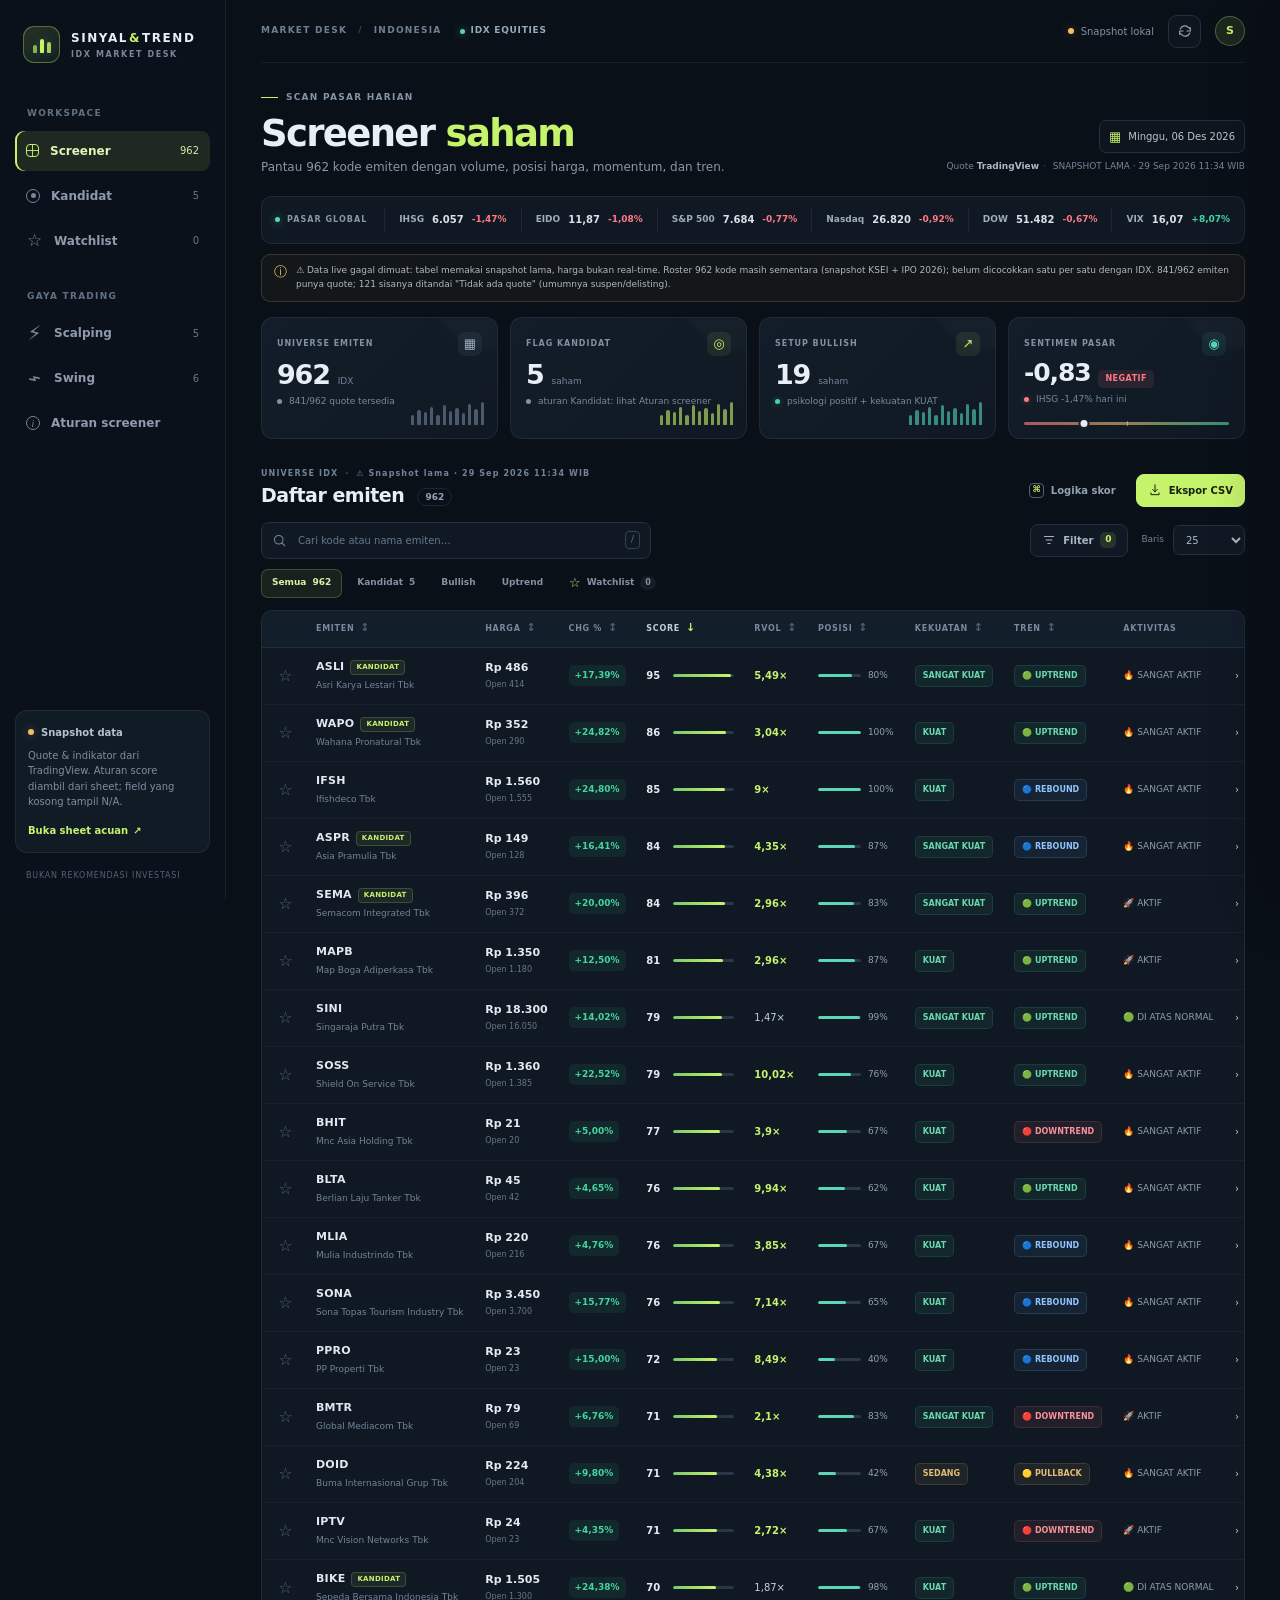
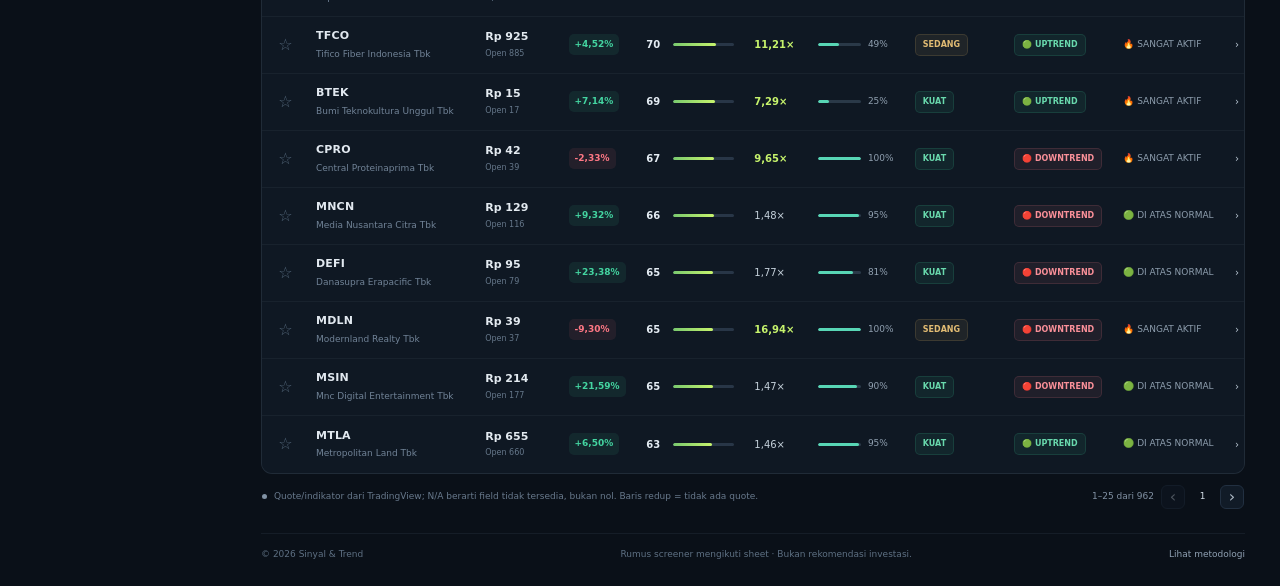
==== commit 0a4c7d6e: "Add files via upload" ====
--- a/index.html
+++ b/index.html
@@ -841,8 +841,8 @@
     const result = await response.json();
     if (Array.isArray(result.stocks) && result.stocks.length) state.stocks = result.stocks;
     if (result.market && Object.keys(result.market).length) state.market = result.market;
-    state.meta = { ...state.meta, ...(result.meta || {}), syncedAt: result.syncedAt || currentWibTime() };
     const isLive = result.source === 'tradingview';
+    state.meta = { ...state.meta, ...(result.meta || {}), syncedAt: isLive ? (result.syncedAt || currentWibTime()) : '' };
     const quoteCount = result.coverage?.quoteAvailable ?? result.quoteCount ?? 0;
     const rowCount = result.coverage?.universe ?? result.rows ?? state.stocks.length;
     setStatus(
@@ -1143,7 +1143,9 @@
   const quoteText = `${numberFormat(0).format(quoteCount)}/${numberFormat(0).format(rosterCount)} emiten punya quote; ${numberFormat(0).format(unavailable)} sisanya ditandai \"Tidak ada quote\" (umumnya suspen/delisting).`;
   const candidateText = candidateReady ? '' : ' Flag Kandidat belum aktif.';
   const note = $('#data-note-text');
-  if (note) note.textContent = `${rosterText} ${quoteText}${candidateText}`;
+  const staleText = state.mode === 'live' ? '' : '⚠ Data live gagal dimuat: tabel memakai snapshot lama, harga bukan real-time. ';
+  const delayText = state.mode === 'live' ? ' Harga dari TradingView bisa tertunda; cocokkan dengan aplikasi sekuritas sebelum eksekusi.' : '';
+  if (note) note.textContent = `${staleText}${rosterText} ${quoteText}${candidateText}${delayText}`;
 }
 
 function marketShortName(label) {
@@ -1184,9 +1186,10 @@
   const synced = state.meta?.syncedAt;
   const snapshot = state.meta?.snapshotAt;
   const marketUpdated = state.market?.diperbarui;
-  const display = synced || snapshot || marketUpdated || currentWibTime();
-  $('#data-time').textContent = display;
-  $('#last-refresh-inline').textContent = `Sinkron ${display}`;
+  const live = state.mode === 'live';
+  const display = live ? (synced || currentWibTime()) : (snapshot || marketUpdated || '—');
+  $('#data-time').textContent = live ? display : `SNAPSHOT LAMA · ${display}`;
+  $('#last-refresh-inline').textContent = live ? `Live · diambil ${display}` : `⚠ Snapshot lama · ${display}`;
 }
 
 function renderAll() {
@@ -1448,6 +1451,22 @@
   });
 }
 
+function isMarketHoursWib() {
+  const parts = new Intl.DateTimeFormat('en-US', {
+    timeZone: 'Asia/Jakarta', weekday: 'short', hour: '2-digit', minute: '2-digit', hour12: false,
+  }).formatToParts(new Date());
+  const get = (type) => parts.find((part) => part.type === type)?.value;
+  if (['Sat', 'Sun'].includes(get('weekday'))) return false;
+  const minutes = (Number(get('hour')) % 24) * 60 + Number(get('minute'));
+  return minutes >= 8 * 60 + 55 && minutes <= 16 * 60 + 10; // 08:55-16:10 WIB
+}
+
+function startAutoRefresh() {
+  // Segarkan tiap 60 detik selama jam bursa, dan langsung saat tab dibuka kembali.
+  setInterval(() => { if (!document.hidden && isMarketHoursWib()) syncData(false); }, 60000);
+  document.addEventListener('visibilitychange', () => { if (!document.hidden) syncData(false); });
+}
+
 async function init() {
   bindEvents();
   $('#today-label').textContent = currentWibDate();
@@ -1459,6 +1478,7 @@
     elements.rows.innerHTML = '<tr><td colspan="11" class="loading-cell">Memuat data screener…</td></tr>';
   }
   await syncData(false);
+  startAutoRefresh();
   if (state.stocks.length) renderAll();
 }
 
